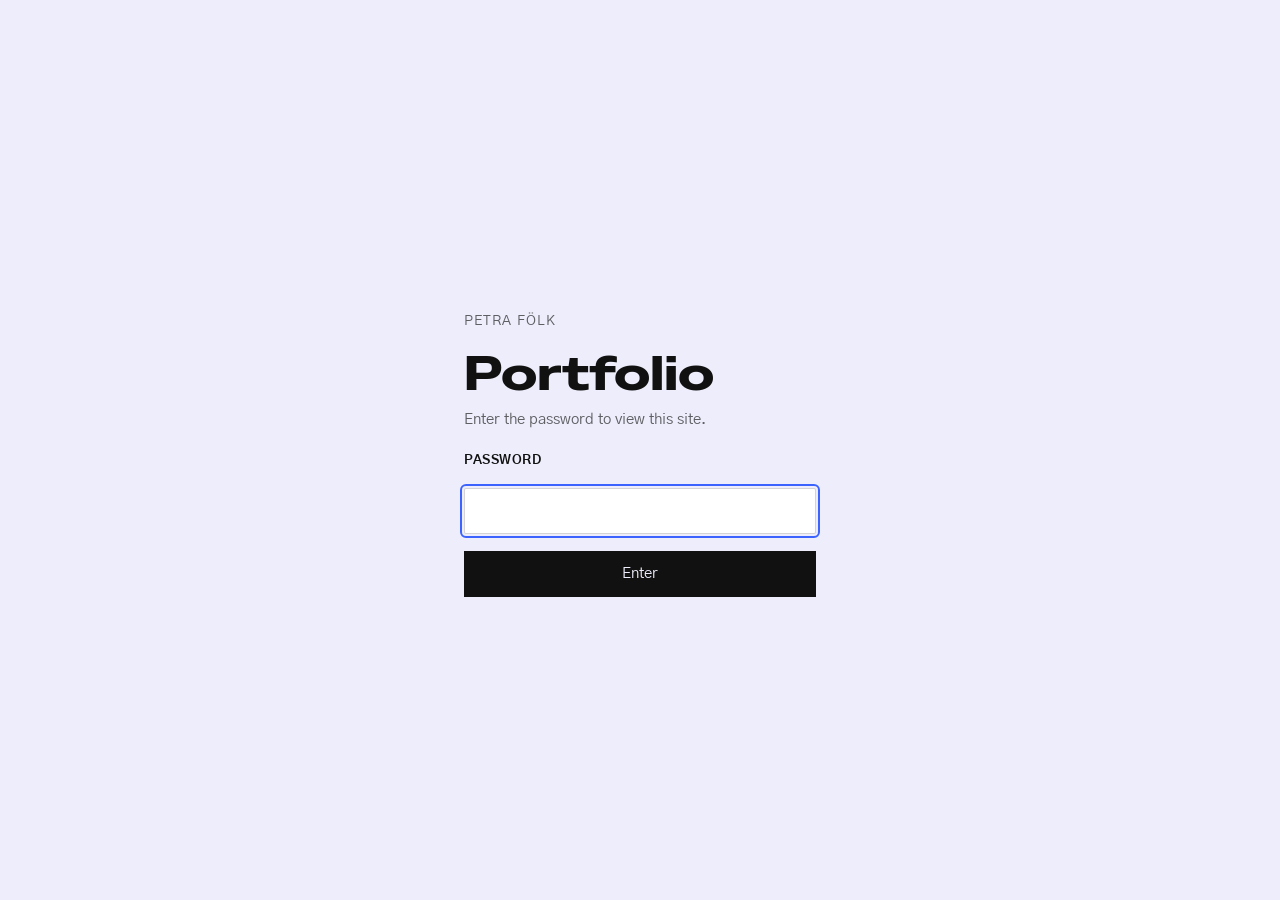
==== index.html @ 033d8a8a "Publish portfolio" ====
<!doctype html>
<html lang="en" data-theme="light">
  <head>
    <meta charset="UTF-8" />
    <script>
      // GitHub Pages has no SPA fallback. public/404.html redirects deep links
      // to /?/path, and this puts the real path back before the app loads.
      (function (l) {
        if (l.search[1] === "/") {
          var decoded = l.search
            .slice(1)
            .split("&")
            .map(function (s) {
              return s.replace(/~and~/g, "&");
            })
            .join("?");
          window.history.replaceState(
            null,
            "",
            l.pathname.slice(0, -1) + decoded + l.hash,
          );
        }
      })(window.location);
    </script>
    <link rel="icon" type="image/png" href="https://cdn.prod.website-files.com/6807ccc4019dbd22e881b10c/680a6a827ea03a8ecb52d35e_PF_signature_bright.png" />
    <meta name="viewport" content="width=device-width, initial-scale=1.0" />
    <meta name="description" content="Petra Fölk — UX/UI designer based in Berlin. Full-stack designer developing value-driven products." />
    <title>Petra Folk | UX/UI designer</title>
    <script>
      (function () {
        try {
          var t = localStorage.getItem("pf-theme");
          if (t !== "light" && t !== "dark") t = "light";
          document.documentElement.setAttribute("data-theme", t);
          document.documentElement.style.colorScheme = t;
        } catch (e) {
          document.documentElement.setAttribute("data-theme", "light");
        }
      })();
    </script>
    <link rel="preconnect" href="https://cdn.prod.website-files.com" crossorigin />
    <link rel="preconnect" href="https://fonts.googleapis.com" />
    <link rel="preconnect" href="https://fonts.gstatic.com" crossorigin />
    <link rel="dns-prefetch" href="https://cdn.prod.website-files.com" />
    <!-- Only fonts actually used on the homepage -->
    <link
      href="https://fonts.googleapis.com/css2?family=Asap:wght@500&family=Gothic+A1:wght@400;500;700;800;900&family=Lato:wght@700&family=Poppins:wght@200;300;400;500;700;900&family=Open+Sans:wght@300;400&family=Special+Gothic+Expanded+One&display=swap"
      rel="stylesheet"
    />
    <link rel="stylesheet" href="/webflow.css" />
    <style>.companies-section{z-index:2;text-align:center;box-sizing:border-box;width:100%;max-width:none;padding:2.5rem 0 3.5rem;position:relative}.companies-logos{box-sizing:border-box;flex-wrap:wrap;justify-content:center;align-items:center;gap:1.75rem calc(2.25rem + 24px);width:100%;max-width:none;margin:0;padding:0 clamp(1rem,3vw,2rem);display:flex}@keyframes companies-logo-in{0%{opacity:0;transform:translate(-36px)}to{opacity:1;transform:translate(0,0)}}.companies-logo{object-fit:contain;opacity:0;flex:none;width:auto;max-width:140px;height:44px;animation:.7s cubic-bezier(.22,1,.36,1) forwards companies-logo-in;display:block}.companies-logo:first-child{animation-delay:0s}.companies-logo:nth-child(2){animation-delay:.14s}.companies-logo:nth-child(3){animation-delay:.28s}.companies-logo:nth-child(4){animation-delay:.42s}.companies-logo:nth-child(5){animation-delay:.56s}.companies-logo:nth-child(6){animation-delay:.7s}.companies-logo:nth-child(7){animation-delay:.84s}.companies-logo[alt=verimi]{height:35.2px}.companies-logo[alt=gitti]{height:33.792px}.companies-logo[alt="World Food Programme"]{height:63.36px}@media (prefers-reduced-motion:reduce){.companies-logo{opacity:1;animation:none;transform:none}}.hero-line-1{display:inline-block;position:relative}.location-pill{--lp-w0:3.2em;--lp-w1:3.5em;--lp-w2:4.8em;--lp-text:1.05em;--lp-stride:2.6em;color:#04141a;letter-spacing:.04em;white-space:nowrap;transform-origin:50%;pointer-events:none;background:0 0;border-radius:0;justify-content:center;align-items:center;margin:0;padding:0;font-family:Poppins,sans-serif;font-size:.42em;font-weight:600;line-height:1;display:inline-flex;position:absolute;top:50%;left:calc(100% + .28em);overflow:visible;transform:translateY(-55%)rotate(-10deg)}.location-pill__viewport{box-sizing:content-box;height:var(--lp-text);width:var(--lp-w0);isolation:isolate;will-change:width;background:#2ee6d6;border-radius:999px;padding:.32em .7em;animation:5.4s linear infinite location-width;display:block;overflow:hidden}.location-pill__track{will-change:transform;flex-direction:column;align-items:center;width:100%;animation:5.4s cubic-bezier(.22,1,.36,1) infinite location-slot;display:flex}.location-pill__item{height:var(--lp-stride);flex:0 0 var(--lp-stride);white-space:nowrap;width:max-content;max-width:none;line-height:var(--lp-text);justify-content:center;align-items:flex-start;display:flex;overflow:hidden}@keyframes location-slot{0%,26%{transform:translateY(0)}32%,58%{transform:translateY(-25%)}64%,90%{transform:translateY(-50%)}to{transform:translateY(-75%)}}@keyframes location-width{0%,27%{width:var(--lp-w0)}28%{width:var(--lp-w0);animation-timing-function:cubic-bezier(.34,1.56,.64,1)}31%,59%{width:var(--lp-w1)}60%{width:var(--lp-w1);animation-timing-function:cubic-bezier(.34,1.56,.64,1)}63%,91%{width:var(--lp-w2)}92%{width:var(--lp-w2);animation-timing-function:cubic-bezier(.34,1.56,.64,1)}97%,to{width:var(--lp-w0)}}@media (prefers-reduced-motion:reduce){.location-pill__track,.location-pill__viewport{animation:none}.location-pill__viewport{width:var(--lp-w0)}.location-pill__item:not(:first-child){display:none}}</style>
    <script type="module" crossorigin src="/assets/index-JtdHyEaP.js"></script>
    <link rel="stylesheet" crossorigin href="/assets/index-DQzd6EhK.css">
  </head>
  <body class="body-2">
    <div id="root"></div>
  </body>
</html>
---- webflow.css ----
html {
  -webkit-text-size-adjust: 100%;
  -ms-text-size-adjust: 100%;
  font-family: sans-serif;
}

body {
  margin: 0;
}

article, aside, details, figcaption, figure, footer, header, hgroup, main, menu, nav, section, summary {
  display: block;
}

audio, canvas, progress, video {
  vertical-align: baseline;
  display: inline-block;
}

audio:not([controls]) {
  height: 0;
  display: none;
}

[hidden], template {
  display: none;
}

a {
  background-color: #0000;
}

a:active, a:hover {
  outline: 0;
}

abbr[title] {
  border-bottom: 1px dotted;
}

b, strong {
  font-weight: bold;
}

dfn {
  font-style: italic;
}

h1 {
  margin: .67em 0;
  font-size: 2em;
}

mark {
  color: #000;
  background: #ff0;
}

small {
  font-size: 80%;
}

sub, sup {
  vertical-align: baseline;
  font-size: 75%;
  line-height: 0;
  position: relative;
}

sup {
  top: -.5em;
}

sub {
  bottom: -.25em;
}

img {
  border: 0;
}

svg:not(:root) {
  overflow: hidden;
}

hr {
  box-sizing: content-box;
  height: 0;
}

pre {
  overflow: auto;
}

code, kbd, pre, samp {
  font-family: monospace;
  font-size: 1em;
}

button, input, optgroup, select, textarea {
  color: inherit;
  font: inherit;
  margin: 0;
}

button {
  overflow: visible;
}

button, select {
  text-transform: none;
}

button, html input[type="button"], input[type="reset"] {
  -webkit-appearance: button;
  cursor: pointer;
}

button[disabled], html input[disabled] {
  cursor: default;
}

button::-moz-focus-inner, input::-moz-focus-inner {
  border: 0;
  padding: 0;
}

input {
  line-height: normal;
}

input[type="checkbox"], input[type="radio"] {
  box-sizing: border-box;
  padding: 0;
}

input[type="number"]::-webkit-inner-spin-button, input[type="number"]::-webkit-outer-spin-button {
  height: auto;
}

input[type="search"] {
  -webkit-appearance: none;
}

input[type="search"]::-webkit-search-cancel-button, input[type="search"]::-webkit-search-decoration {
  -webkit-appearance: none;
}

legend {
  border: 0;
  padding: 0;
}

textarea {
  overflow: auto;
}

optgroup {
  font-weight: bold;
}

table {
  border-collapse: collapse;
  border-spacing: 0;
}

td, th {
  padding: 0;
}

@font-face {
  font-family: webflow-icons;
  src: url("[data-uri]") format("truetype");
  font-weight: normal;
  font-style: normal;
}

[class^="w-icon-"], [class*=" w-icon-"] {
  speak: none;
  font-variant: normal;
  text-transform: none;
  -webkit-font-smoothing: antialiased;
  -moz-osx-font-smoothing: grayscale;
  font-style: normal;
  font-weight: normal;
  line-height: 1;
  font-family: webflow-icons !important;
}

.w-icon-slider-right:before {
  content: "";
}

.w-icon-slider-left:before {
  content: "";
}

.w-icon-nav-menu:before {
  content: "";
}

.w-icon-arrow-down:before, .w-icon-dropdown-toggle:before {
  content: "";
}

.w-icon-file-upload-remove:before {
  content: "";
}

.w-icon-file-upload-icon:before {
  content: "";
}

* {
  box-sizing: border-box;
}

html {
  height: 100%;
}

body {
  color: #333;
  background-color: #fff;
  min-height: 100%;
  margin: 0;
  font-family: Arial, sans-serif;
  font-size: 14px;
  line-height: 20px;
}

img {
  vertical-align: middle;
  max-width: 100%;
  display: inline-block;
}

html.w-mod-touch * {
  background-attachment: scroll !important;
}

.w-block {
  display: block;
}

.w-inline-block {
  max-width: 100%;
  display: inline-block;
}

.w-clearfix:before, .w-clearfix:after {
  content: " ";
  grid-area: 1 / 1 / 2 / 2;
  display: table;
}

.w-clearfix:after {
  clear: both;
}

.w-hidden {
  display: none;
}

.w-button {
  color: #fff;
  line-height: inherit;
  cursor: pointer;
  background-color: #3898ec;
  border: 0;
  border-radius: 0;
  padding: 9px 15px;
  text-decoration: none;
  display: inline-block;
}

input.w-button {
  -webkit-appearance: button;
}

:where(button.w-popover-trigger) {
  color: inherit;
  cursor: pointer;
  font: inherit;
  line-height: inherit;
  text-align: inherit;
  -webkit-text-decoration: inherit;
  text-decoration: inherit;
  background-color: #0000;
  border: 0;
  margin: 0;
  padding: 0;
}

.w-popover {
  position-anchor: none;
}

.w-popover[popover]:not(:popover-open) {
  display: none;
}

html[data-w-dynpage] [data-w-cloak] {
  color: #0000 !important;
}

.w-code-block {
  margin: unset;
}

pre.w-code-block code {
  all: inherit;
}

pre.w-code-block code > span {
  display: block !important;
}

.w-optimization {
  display: contents;
}

.w-webflow-badge, .w-webflow-badge > img {
  box-sizing: unset;
  width: unset;
  height: unset;
  max-height: unset;
  max-width: unset;
  min-height: unset;
  min-width: unset;
  margin: unset;
  padding: unset;
  float: unset;
  clear: unset;
  border: unset;
  border-radius: unset;
  background: unset;
  background-image: unset;
  background-position: unset;
  background-size: unset;
  background-repeat: unset;
  background-origin: unset;
  background-clip: unset;
  background-attachment: unset;
  background-color: unset;
  box-shadow: unset;
  transform: unset;
  direction: unset;
  font-family: unset;
  font-weight: unset;
  color: unset;
  font-size: unset;
  line-height: unset;
  font-style: unset;
  font-variant: unset;
  text-align: unset;
  letter-spacing: unset;
  -webkit-text-decoration: unset;
  text-decoration: unset;
  text-indent: unset;
  text-transform: unset;
  list-style-type: unset;
  text-shadow: unset;
  vertical-align: unset;
  cursor: unset;
  white-space: unset;
  word-break: unset;
  word-spacing: unset;
  word-wrap: unset;
  transition: unset;
}

.w-webflow-badge {
  white-space: nowrap;
  cursor: pointer;
  box-shadow: 0 0 0 1px #0000001a, 0 1px 3px #0000001a;
  visibility: visible !important;
  opacity: 1 !important;
  z-index: 2147483647 !important;
  color: #aaadb0 !important;
  width: auto !important;
  height: auto !important;
  overflow: unset !important;
  background-color: #fff !important;
  border-radius: 3px !important;
  margin: 0 !important;
  padding: 6px !important;
  font-size: 12px !important;
  line-height: 14px !important;
  text-decoration: none !important;
  display: inline-block !important;
  position: fixed !important;
  inset: auto 12px 12px auto !important;
  transform: none !important;
}

.w-webflow-badge > img {
  position: unset;
  visibility: unset !important;
  opacity: 1 !important;
  vertical-align: middle !important;
  display: inline-block !important;
}

h1, h2, h3, h4, h5, h6 {
  margin-bottom: 10px;
  font-weight: bold;
}

h1 {
  margin-top: 20px;
  font-size: 38px;
  line-height: 44px;
}

h2 {
  margin-top: 20px;
  font-size: 32px;
  line-height: 36px;
}

h3 {
  margin-top: 20px;
  font-size: 24px;
  line-height: 30px;
}

h4 {
  margin-top: 10px;
  font-size: 18px;
  line-height: 24px;
}

h5 {
  margin-top: 10px;
  font-size: 14px;
  line-height: 20px;
}

h6 {
  margin-top: 10px;
  font-size: 12px;
  line-height: 18px;
}

p {
  margin-top: 0;
  margin-bottom: 10px;
}

blockquote {
  border-left: 5px solid #e2e2e2;
  margin: 0 0 10px;
  padding: 10px 20px;
  font-size: 18px;
  line-height: 22px;
}

figure {
  margin: 0 0 10px;
}

figcaption {
  text-align: center;
  margin-top: 5px;
}

ul, ol {
  margin-top: 0;
  margin-bottom: 10px;
  padding-left: 40px;
}

.w-list-unstyled {
  padding-left: 0;
  list-style: none;
}

.w-embed:before, .w-embed:after {
  content: " ";
  grid-area: 1 / 1 / 2 / 2;
  display: table;
}

.w-embed:after {
  clear: both;
}

.w-video {
  width: 100%;
  padding: 0;
  position: relative;
}

.w-video iframe, .w-video object, .w-video embed {
  border: none;
  width: 100%;
  height: 100%;
  position: absolute;
  top: 0;
  left: 0;
}

fieldset {
  border: 0;
  margin: 0;
  padding: 0;
}

button, [type="button"], [type="reset"] {
  cursor: pointer;
  -webkit-appearance: button;
  border: 0;
}

.w-form {
  margin: 0 0 15px;
}

.w-form-done {
  text-align: center;
  background-color: #ddd;
  padding: 20px;
  display: none;
}

.w-form-fail {
  background-color: #ffdede;
  margin-top: 10px;
  padding: 10px;
  display: none;
}

label {
  margin-bottom: 5px;
  font-weight: bold;
  display: block;
}

.w-input, .w-select {
  color: #333;
  vertical-align: middle;
  background-color: #fff;
  border: 1px solid #ccc;
  width: 100%;
  height: 38px;
  margin-bottom: 10px;
  padding: 8px 12px;
  font-size: 14px;
  line-height: 1.42857;
  display: block;
}

.w-input::placeholder, .w-select::placeholder {
  color: #999;
}

.w-input:focus, .w-select:focus {
  border-color: #3898ec;
  outline: 0;
}

.w-input[disabled], .w-select[disabled], .w-input[readonly], .w-select[readonly], fieldset[disabled] .w-input, fieldset[disabled] .w-select {
  cursor: not-allowed;
}

.w-input[disabled]:not(.w-input-disabled), .w-select[disabled]:not(.w-input-disabled), .w-input[readonly], .w-select[readonly], fieldset[disabled]:not(.w-input-disabled) .w-input, fieldset[disabled]:not(.w-input-disabled) .w-select {
  background-color: #eee;
}

textarea.w-input, textarea.w-select {
  height: auto;
}

.w-select {
  background-color: #f3f3f3;
}

.w-select[multiple] {
  height: auto;
}

.w-form-label {
  cursor: pointer;
  margin-bottom: 0;
  font-weight: normal;
  display: inline-block;
}

.w-radio {
  margin-bottom: 5px;
  padding-left: 20px;
  display: block;
}

.w-radio:before, .w-radio:after {
  content: " ";
  grid-area: 1 / 1 / 2 / 2;
  display: table;
}

.w-radio:after {
  clear: both;
}

.w-radio-input {
  float: left;
  margin: 3px 0 0 -20px;
  line-height: normal;
}

.w-file-upload {
  margin-bottom: 10px;
  display: block;
}

.w-file-upload-input {
  opacity: 0;
  z-index: -100;
  width: .1px;
  height: .1px;
  position: absolute;
  overflow: hidden;
}

.w-file-upload-default, .w-file-upload-uploading, .w-file-upload-success {
  color: #333;
  display: inline-block;
}

.w-file-upload-error {
  margin-top: 10px;
  display: block;
}

.w-file-upload-default.w-hidden, .w-file-upload-uploading.w-hidden, .w-file-upload-error.w-hidden, .w-file-upload-success.w-hidden {
  display: none;
}

.w-file-upload-uploading-btn {
  cursor: pointer;
  background-color: #fafafa;
  border: 1px solid #ccc;
  margin: 0;
  padding: 8px 12px;
  font-size: 14px;
  font-weight: normal;
  display: flex;
}

.w-file-upload-file {
  background-color: #fafafa;
  border: 1px solid #ccc;
  flex-grow: 1;
  justify-content: space-between;
  margin: 0;
  padding: 8px 9px 8px 11px;
  display: flex;
}

.w-file-upload-file-name {
  font-size: 14px;
  font-weight: normal;
  display: block;
}

.w-file-remove-link {
  cursor: pointer;
  width: auto;
  height: auto;
  margin-top: 3px;
  margin-left: 10px;
  padding: 3px;
  display: block;
}

.w-icon-file-upload-remove {
  margin: auto;
  font-size: 10px;
}

.w-file-upload-error-msg {
  color: #ea384c;
  padding: 2px 0;
  display: inline-block;
}

.w-file-upload-info {
  padding: 0 12px;
  line-height: 38px;
  display: inline-block;
}

.w-file-upload-label {
  cursor: pointer;
  background-color: #fafafa;
  border: 1px solid #ccc;
  margin: 0;
  padding: 8px 12px;
  font-size: 14px;
  font-weight: normal;
  display: inline-block;
}

.w-icon-file-upload-icon, .w-icon-file-upload-uploading {
  width: 20px;
  margin-right: 8px;
  display: inline-block;
}

.w-icon-file-upload-uploading {
  height: 20px;
}

.w-container {
  max-width: 940px;
  margin-left: auto;
  margin-right: auto;
}

.w-container:before, .w-container:after {
  content: " ";
  grid-area: 1 / 1 / 2 / 2;
  display: table;
}

.w-container:after {
  clear: both;
}

.w-container .w-row {
  margin-left: -10px;
  margin-right: -10px;
}

.w-row:before, .w-row:after {
  content: " ";
  grid-area: 1 / 1 / 2 / 2;
  display: table;
}

.w-row:after {
  clear: both;
}

.w-row .w-row {
  margin-left: 0;
  margin-right: 0;
}

.w-col {
  float: left;
  width: 100%;
  min-height: 1px;
  padding-left: 10px;
  padding-right: 10px;
  position: relative;
}

.w-col .w-col {
  padding-left: 0;
  padding-right: 0;
}

.w-col-1 {
  width: 8.33333%;
}

.w-col-2 {
  width: 16.6667%;
}

.w-col-3 {
  width: 25%;
}

.w-col-4 {
  width: 33.3333%;
}

.w-col-5 {
  width: 41.6667%;
}

.w-col-6 {
  width: 50%;
}

.w-col-7 {
  width: 58.3333%;
}

.w-col-8 {
  width: 66.6667%;
}

.w-col-9 {
  width: 75%;
}

.w-col-10 {
  width: 83.3333%;
}

.w-col-11 {
  width: 91.6667%;
}

.w-col-12 {
  width: 100%;
}

.w-hidden-main {
  display: none !important;
}

@media screen and (max-width: 991px) {
  .w-container {
    max-width: 728px;
  }

  .w-hidden-main {
    display: inherit !important;
  }

  .w-hidden-medium {
    display: none !important;
  }

  .w-col-medium-1 {
    width: 8.33333%;
  }

  .w-col-medium-2 {
    width: 16.6667%;
  }

  .w-col-medium-3 {
    width: 25%;
  }

  .w-col-medium-4 {
    width: 33.3333%;
  }

  .w-col-medium-5 {
    width: 41.6667%;
  }

  .w-col-medium-6 {
    width: 50%;
  }

  .w-col-medium-7 {
    width: 58.3333%;
  }

  .w-col-medium-8 {
    width: 66.6667%;
  }

  .w-col-medium-9 {
    width: 75%;
  }

  .w-col-medium-10 {
    width: 83.3333%;
  }

  .w-col-medium-11 {
    width: 91.6667%;
  }

  .w-col-medium-12 {
    width: 100%;
  }

  .w-col-stack {
    width: 100%;
    left: auto;
    right: auto;
  }
}

@media screen and (max-width: 767px) {
  .w-hidden-main, .w-hidden-medium {
    display: inherit !important;
  }

  .w-hidden-small {
    display: none !important;
  }

  .w-row, .w-container .w-row {
    margin-left: 0;
    margin-right: 0;
  }

  .w-col {
    width: 100%;
    left: auto;
    right: auto;
  }

  .w-col-small-1 {
    width: 8.33333%;
  }

  .w-col-small-2 {
    width: 16.6667%;
  }

  .w-col-small-3 {
    width: 25%;
  }

  .w-col-small-4 {
    width: 33.3333%;
  }

  .w-col-small-5 {
    width: 41.6667%;
  }

  .w-col-small-6 {
    width: 50%;
  }

  .w-col-small-7 {
    width: 58.3333%;
  }

  .w-col-small-8 {
    width: 66.6667%;
  }

  .w-col-small-9 {
    width: 75%;
  }

  .w-col-small-10 {
    width: 83.3333%;
  }

  .w-col-small-11 {
    width: 91.6667%;
  }

  .w-col-small-12 {
    width: 100%;
  }
}

@media screen and (max-width: 479px) {
  .w-container {
    max-width: none;
  }

  .w-hidden-main, .w-hidden-medium, .w-hidden-small {
    display: inherit !important;
  }

  .w-hidden-tiny {
    display: none !important;
  }

  .w-col {
    width: 100%;
  }

  .w-col-tiny-1 {
    width: 8.33333%;
  }

  .w-col-tiny-2 {
    width: 16.6667%;
  }

  .w-col-tiny-3 {
    width: 25%;
  }

  .w-col-tiny-4 {
    width: 33.3333%;
  }

  .w-col-tiny-5 {
    width: 41.6667%;
  }

  .w-col-tiny-6 {
    width: 50%;
  }

  .w-col-tiny-7 {
    width: 58.3333%;
  }

  .w-col-tiny-8 {
    width: 66.6667%;
  }

  .w-col-tiny-9 {
    width: 75%;
  }

  .w-col-tiny-10 {
    width: 83.3333%;
  }

  .w-col-tiny-11 {
    width: 91.6667%;
  }

  .w-col-tiny-12 {
    width: 100%;
  }
}

.w-widget {
  position: relative;
}

.w-widget-map {
  width: 100%;
  height: 400px;
}

.w-widget-map label {
  width: auto;
  display: inline;
}

.w-widget-map img {
  max-width: inherit;
}

.w-widget-map .gm-style-iw {
  text-align: center;
}

.w-widget-map .gm-style-iw > button {
  display: none !important;
}

.w-widget-twitter {
  overflow: hidden;
}

.w-widget-twitter-count-shim {
  vertical-align: top;
  text-align: center;
  background: #fff;
  border: 1px solid #758696;
  border-radius: 3px;
  width: 28px;
  height: 20px;
  display: inline-block;
  position: relative;
}

.w-widget-twitter-count-shim * {
  pointer-events: none;
  -webkit-user-select: none;
  user-select: none;
}

.w-widget-twitter-count-shim .w-widget-twitter-count-inner {
  text-align: center;
  color: #999;
  font-family: serif;
  font-size: 15px;
  line-height: 12px;
  position: relative;
}

.w-widget-twitter-count-shim .w-widget-twitter-count-clear {
  display: block;
  position: relative;
}

.w-widget-twitter-count-shim.w--large {
  width: 36px;
  height: 28px;
}

.w-widget-twitter-count-shim.w--large .w-widget-twitter-count-inner {
  font-size: 18px;
  line-height: 18px;
}

.w-widget-twitter-count-shim:not(.w--vertical) {
  margin-left: 5px;
  margin-right: 8px;
}

.w-widget-twitter-count-shim:not(.w--vertical).w--large {
  margin-left: 6px;
}

.w-widget-twitter-count-shim:not(.w--vertical):before, .w-widget-twitter-count-shim:not(.w--vertical):after {
  content: " ";
  pointer-events: none;
  border: solid #0000;
  width: 0;
  height: 0;
  position: absolute;
  top: 50%;
  left: 0;
}

.w-widget-twitter-count-shim:not(.w--vertical):before {
  border-width: 4px;
  border-color: #75869600 #5d6c7b #75869600 #75869600;
  margin-top: -4px;
  margin-left: -9px;
}

.w-widget-twitter-count-shim:not(.w--vertical).w--large:before {
  border-width: 5px;
  margin-top: -5px;
  margin-left: -10px;
}

.w-widget-twitter-count-shim:not(.w--vertical):after {
  border-width: 4px;
  border-color: #fff0 #fff #fff0 #fff0;
  margin-top: -4px;
  margin-left: -8px;
}

.w-widget-twitter-count-shim:not(.w--vertical).w--large:after {
  border-width: 5px;
  margin-top: -5px;
  margin-left: -9px;
}

.w-widget-twitter-count-shim.w--vertical {
  width: 61px;
  height: 33px;
  margin-bottom: 8px;
}

.w-widget-twitter-count-shim.w--vertical:before, .w-widget-twitter-count-shim.w--vertical:after {
  content: " ";
  pointer-events: none;
  border: solid #0000;
  width: 0;
  height: 0;
  position: absolute;
  top: 100%;
  left: 50%;
}

.w-widget-twitter-count-shim.w--vertical:before {
  border-width: 5px;
  border-color: #5d6c7b #75869600 #75869600;
  margin-left: -5px;
}

.w-widget-twitter-count-shim.w--vertical:after {
  border-width: 4px;
  border-color: #fff #fff0 #fff0;
  margin-left: -4px;
}

.w-widget-twitter-count-shim.w--vertical .w-widget-twitter-count-inner {
  font-size: 18px;
  line-height: 22px;
}

.w-widget-twitter-count-shim.w--vertical.w--large {
  width: 76px;
}

.w-background-video {
  color: #fff;
  height: 500px;
  position: relative;
  overflow: hidden;
}

.w-background-video > video {
  object-fit: cover;
  z-index: -100;
  background-position: 50%;
  background-size: cover;
  width: 100%;
  height: 100%;
  margin: auto;
  position: absolute;
  inset: -100%;
}

.w-background-video > video::-webkit-media-controls-start-playback-button {
  -webkit-appearance: none;
  display: none !important;
}

.w-background-video--control {
  background-color: #0000;
  padding: 0;
  position: absolute;
  bottom: 1em;
  right: 1em;
}

.w-background-video--control > [hidden] {
  display: none !important;
}

.w-slider {
  text-align: center;
  clear: both;
  -webkit-tap-highlight-color: #0000;
  tap-highlight-color: #0000;
  background: #ddd;
  height: 300px;
  position: relative;
}

.w-slider-mask {
  z-index: 1;
  white-space: nowrap;
  height: 100%;
  display: block;
  position: relative;
  left: 0;
  right: 0;
  overflow: hidden;
}

.w-slide {
  vertical-align: top;
  white-space: normal;
  text-align: left;
  width: 100%;
  height: 100%;
  display: inline-block;
  position: relative;
}

.w-slider-nav {
  z-index: 2;
  text-align: center;
  -webkit-tap-highlight-color: #0000;
  tap-highlight-color: #0000;
  height: 40px;
  margin: auto;
  padding-top: 10px;
  position: absolute;
  inset: auto 0 0;
}

.w-slider-nav.w-round > div {
  border-radius: 100%;
}

.w-slider-nav.w-num > div {
  width: auto;
  height: auto;
  font-size: inherit;
  line-height: inherit;
  padding: .2em .5em;
}

.w-slider-nav.w-shadow > div {
  box-shadow: 0 0 3px #3336;
}

.w-slider-nav-invert {
  color: #fff;
}

.w-slider-nav-invert > div {
  background-color: #2226;
}

.w-slider-nav-invert > div.w-active {
  background-color: #222;
}

.w-slider-dot {
  cursor: pointer;
  background-color: #fff6;
  width: 1em;
  height: 1em;
  margin: 0 3px .5em;
  transition: background-color .1s, color .1s;
  display: inline-block;
  position: relative;
}

.w-slider-dot.w-active {
  background-color: #fff;
}

.w-slider-dot:focus {
  outline: none;
  box-shadow: 0 0 0 2px #fff;
}

.w-slider-dot:focus.w-active {
  box-shadow: none;
}

.w-slider-arrow-left, .w-slider-arrow-right {
  cursor: pointer;
  color: #fff;
  -webkit-tap-highlight-color: #0000;
  tap-highlight-color: #0000;
  -webkit-user-select: none;
  user-select: none;
  width: 80px;
  margin: auto;
  font-size: 40px;
  position: absolute;
  inset: 0;
  overflow: hidden;
}

.w-slider-arrow-left [class^="w-icon-"], .w-slider-arrow-right [class^="w-icon-"], .w-slider-arrow-left [class*=" w-icon-"], .w-slider-arrow-right [class*=" w-icon-"] {
  position: absolute;
}

.w-slider-arrow-left:focus, .w-slider-arrow-right:focus {
  outline: 0;
}

.w-slider-arrow-left {
  z-index: 3;
  right: auto;
}

.w-slider-arrow-right {
  z-index: 4;
  left: auto;
}

.w-icon-slider-left, .w-icon-slider-right {
  width: 1em;
  height: 1em;
  margin: auto;
  inset: 0;
}

.w-slider-aria-label {
  clip: rect(0 0 0 0);
  border: 0;
  width: 1px;
  height: 1px;
  margin: -1px;
  padding: 0;
  position: absolute;
  overflow: hidden;
}

.w-slider-force-show {
  display: block !important;
}

.w-dropdown {
  text-align: left;
  z-index: 900;
  margin-left: auto;
  margin-right: auto;
  display: inline-block;
  position: relative;
}

.w-dropdown-btn, .w-dropdown-toggle, .w-dropdown-link {
  vertical-align: top;
  color: #222;
  text-align: left;
  white-space: nowrap;
  margin-left: auto;
  margin-right: auto;
  padding: 20px;
  text-decoration: none;
  position: relative;
}

.w-dropdown-toggle {
  -webkit-user-select: none;
  user-select: none;
  cursor: pointer;
  padding-right: 40px;
  display: inline-block;
}

.w-dropdown-toggle:focus {
  outline: 0;
}

.w-icon-dropdown-toggle {
  width: 1em;
  height: 1em;
  margin: auto 20px auto auto;
  position: absolute;
  top: 0;
  bottom: 0;
  right: 0;
}

.w-dropdown-list {
  background: #ddd;
  min-width: 100%;
  display: none;
  position: absolute;
}

.w-dropdown-list.w--open {
  display: block;
}

.w-dropdown-link {
  color: #222;
  padding: 10px 20px;
  display: block;
}

.w-dropdown-link.w--current {
  color: #0082f3;
}

.w-dropdown-link:focus {
  outline: 0;
}

.w-lightbox-backdrop {
  cursor: auto;
  letter-spacing: normal;
  text-indent: 0;
  text-shadow: none;
  text-transform: none;
  visibility: visible;
  white-space: normal;
  word-break: normal;
  word-spacing: normal;
  word-wrap: normal;
  color: #fff;
  text-align: center;
  z-index: 2000;
  opacity: 0;
  -webkit-user-select: none;
  -moz-user-select: none;
  -webkit-tap-highlight-color: transparent;
  background: #000000e6;
  outline: 0;
  font-family: Helvetica Neue, Helvetica, Ubuntu, Segoe UI, Verdana, sans-serif;
  font-size: 17px;
  font-style: normal;
  font-weight: 300;
  line-height: 1.2;
  list-style: disc;
  position: fixed;
  inset: 0;
  -webkit-transform: translate(0);
}

.w-lightbox-backdrop, .w-lightbox-container {
  -webkit-overflow-scrolling: touch;
  height: 100%;
  overflow: auto;
}

.w-lightbox-content {
  height: 100vh;
  position: relative;
  overflow: hidden;
}

.w-lightbox-view {
  opacity: 0;
  width: 100vw;
  height: 100vh;
  position: absolute;
}

.w-lightbox-view:before {
  content: "";
  height: 100vh;
}

.w-lightbox-group, .w-lightbox-group .w-lightbox-view, .w-lightbox-group .w-lightbox-view:before {
  height: 86vh;
}

.w-lightbox-frame, .w-lightbox-view:before {
  vertical-align: middle;
  display: inline-block;
}

.w-lightbox-figure {
  margin: 0;
  position: relative;
}

.w-lightbox-group .w-lightbox-figure {
  cursor: pointer;
}

.w-lightbox-img {
  width: auto;
  max-width: none;
  height: auto;
}

.w-lightbox-image {
  float: none;
  max-width: 100vw;
  max-height: 100vh;
  display: block;
}

.w-lightbox-group .w-lightbox-image {
  max-height: 86vh;
}

.w-lightbox-caption {
  text-align: left;
  text-overflow: ellipsis;
  white-space: nowrap;
  background: #0006;
  padding: .5em 1em;
  position: absolute;
  bottom: 0;
  left: 0;
  right: 0;
  overflow: hidden;
}

.w-lightbox-embed {
  width: 100%;
  height: 100%;
  position: absolute;
  inset: 0;
}

.w-lightbox-control {
  cursor: pointer;
  background-position: center;
  background-repeat: no-repeat;
  background-size: 24px;
  width: 4em;
  transition: all .3s;
  position: absolute;
  top: 0;
}

.w-lightbox-left {
  background-image: url("[data-uri]");
  display: none;
  bottom: 0;
  left: 0;
}

.w-lightbox-right {
  background-image: url("[data-uri]");
  display: none;
  bottom: 0;
  right: 0;
}

.w-lightbox-close {
  background-image: url("[data-uri]");
  background-size: 18px;
  height: 2.6em;
  right: 0;
}

.w-lightbox-strip {
  white-space: nowrap;
  padding: 0 1vh;
  line-height: 0;
  position: absolute;
  bottom: 0;
  left: 0;
  right: 0;
  overflow: auto hidden;
}

.w-lightbox-item {
  box-sizing: content-box;
  cursor: pointer;
  width: 10vh;
  padding: 2vh 1vh;
  display: inline-block;
  -webkit-transform: translate3d(0, 0, 0);
}

.w-lightbox-active {
  opacity: .3;
}

.w-lightbox-thumbnail {
  background: #222;
  height: 10vh;
  position: relative;
  overflow: hidden;
}

.w-lightbox-thumbnail-image {
  position: absolute;
  top: 0;
  left: 0;
}

.w-lightbox-thumbnail .w-lightbox-tall {
  width: 100%;
  top: 50%;
  transform: translate(0, -50%);
}

.w-lightbox-thumbnail .w-lightbox-wide {
  height: 100%;
  left: 50%;
  transform: translate(-50%);
}

.w-lightbox-spinner {
  box-sizing: border-box;
  border: 5px solid #0006;
  border-radius: 50%;
  width: 40px;
  height: 40px;
  margin-top: -20px;
  margin-left: -20px;
  animation: .8s linear infinite spin;
  position: absolute;
  top: 50%;
  left: 50%;
}

.w-lightbox-spinner:after {
  content: "";
  border: 3px solid #0000;
  border-bottom-color: #fff;
  border-radius: 50%;
  position: absolute;
  inset: -4px;
}

.w-lightbox-hide {
  display: none;
}

.w-lightbox-noscroll {
  overflow: hidden;
}

@media (min-width: 768px) {
  .w-lightbox-content {
    height: 96vh;
    margin-top: 2vh;
  }

  .w-lightbox-view, .w-lightbox-view:before {
    height: 96vh;
  }

  .w-lightbox-group, .w-lightbox-group .w-lightbox-view, .w-lightbox-group .w-lightbox-view:before {
    height: 84vh;
  }

  .w-lightbox-image {
    max-width: 96vw;
    max-height: 96vh;
  }

  .w-lightbox-group .w-lightbox-image {
    max-width: 82.3vw;
    max-height: 84vh;
  }

  .w-lightbox-left, .w-lightbox-right {
    opacity: .5;
    display: block;
  }

  .w-lightbox-close {
    opacity: .8;
  }

  .w-lightbox-control:hover {
    opacity: 1;
  }
}

.w-lightbox-inactive, .w-lightbox-inactive:hover {
  opacity: 0;
}

.w-richtext:before, .w-richtext:after {
  content: " ";
  grid-area: 1 / 1 / 2 / 2;
  display: table;
}

.w-richtext:after {
  clear: both;
}

.w-richtext[contenteditable="true"]:before, .w-richtext[contenteditable="true"]:after {
  white-space: initial;
}

.w-richtext ol, .w-richtext ul {
  overflow: hidden;
}

.w-richtext .w-richtext-figure-selected.w-richtext-figure-type-video div:after, .w-richtext .w-richtext-figure-selected[data-rt-type="video"] div:after, .w-richtext .w-richtext-figure-selected.w-richtext-figure-type-image div, .w-richtext .w-richtext-figure-selected[data-rt-type="image"] div {
  outline: 2px solid #2895f7;
}

.w-richtext figure.w-richtext-figure-type-video > div:after, .w-richtext figure[data-rt-type="video"] > div:after {
  content: "";
  display: none;
  position: absolute;
  inset: 0;
}

.w-richtext figure {
  max-width: 60%;
  position: relative;
}

.w-richtext figure > div:before {
  cursor: default !important;
}

.w-richtext figure img {
  width: 100%;
}

.w-richtext figure figcaption.w-richtext-figcaption-placeholder {
  opacity: .6;
}

.w-richtext figure div {
  color: #0000;
  font-size: 0;
}

.w-richtext figure.w-richtext-figure-type-image, .w-richtext figure[data-rt-type="image"] {
  display: table;
}

.w-richtext figure.w-richtext-figure-type-image > div, .w-richtext figure[data-rt-type="image"] > div {
  display: inline-block;
}

.w-richtext figure.w-richtext-figure-type-image > figcaption, .w-richtext figure[data-rt-type="image"] > figcaption {
  caption-side: bottom;
  display: table-caption;
}

.w-richtext figure.w-richtext-figure-type-video, .w-richtext figure[data-rt-type="video"] {
  width: 60%;
  height: 0;
}

.w-richtext figure.w-richtext-figure-type-video iframe, .w-richtext figure[data-rt-type="video"] iframe {
  width: 100%;
  height: 100%;
  position: absolute;
  top: 0;
  left: 0;
}

.w-richtext figure.w-richtext-figure-type-video > div, .w-richtext figure[data-rt-type="video"] > div {
  width: 100%;
}

.w-richtext figure.w-richtext-align-center {
  clear: both;
  margin-left: auto;
  margin-right: auto;
}

.w-richtext figure.w-richtext-align-center.w-richtext-figure-type-image > div, .w-richtext figure.w-richtext-align-center[data-rt-type="image"] > div {
  max-width: 100%;
}

.w-richtext figure.w-richtext-align-normal {
  clear: both;
}

.w-richtext figure.w-richtext-align-fullwidth {
  text-align: center;
  clear: both;
  width: 100%;
  max-width: 100%;
  margin-left: auto;
  margin-right: auto;
  display: block;
}

.w-richtext figure.w-richtext-align-fullwidth > div {
  padding-bottom: inherit;
  display: inline-block;
}

.w-richtext figure.w-richtext-align-fullwidth > figcaption {
  display: block;
}

.w-richtext figure.w-richtext-align-floatleft {
  float: left;
  clear: none;
  margin-right: 15px;
}

.w-richtext figure.w-richtext-align-floatright {
  float: right;
  clear: none;
  margin-left: 15px;
}

.w-nav {
  z-index: 1000;
  background: #ddd;
  position: relative;
}

.w-nav:before, .w-nav:after {
  content: " ";
  grid-area: 1 / 1 / 2 / 2;
  display: table;
}

.w-nav:after {
  clear: both;
}

.w-nav-brand {
  float: left;
  color: #333;
  text-decoration: none;
  position: relative;
}

.w-nav-link {
  vertical-align: top;
  color: #222;
  text-align: left;
  margin-left: auto;
  margin-right: auto;
  padding: 20px;
  text-decoration: none;
  display: inline-block;
  position: relative;
}

.w-nav-link.w--current {
  color: #0082f3;
}

.w-nav-menu {
  float: right;
  position: relative;
}

[data-nav-menu-open] {
  text-align: center;
  background: #c8c8c8;
  min-width: 200px;
  position: absolute;
  top: 100%;
  left: 0;
  right: 0;
  overflow: visible;
  display: block !important;
}

.w--nav-link-open {
  display: block;
  position: relative;
}

.w-nav-overlay {
  width: 100%;
  display: none;
  position: absolute;
  top: 100%;
  left: 0;
  right: 0;
  overflow: hidden;
}

.w-nav-overlay [data-nav-menu-open] {
  top: 0;
}

.w-nav[data-animation="over-left"] .w-nav-overlay {
  width: auto;
}

.w-nav[data-animation="over-left"] .w-nav-overlay, .w-nav[data-animation="over-left"] [data-nav-menu-open] {
  z-index: 1;
  top: 0;
  right: auto;
}

.w-nav[data-animation="over-right"] .w-nav-overlay {
  width: auto;
}

.w-nav[data-animation="over-right"] .w-nav-overlay, .w-nav[data-animation="over-right"] [data-nav-menu-open] {
  z-index: 1;
  top: 0;
  left: auto;
}

.w-nav-button {
  float: right;
  cursor: pointer;
  -webkit-tap-highlight-color: #0000;
  tap-highlight-color: #0000;
  -webkit-user-select: none;
  user-select: none;
  padding: 18px;
  font-size: 24px;
  display: none;
  position: relative;
}

.w-nav-button:focus {
  outline: 0;
}

.w-nav-button.w--open {
  color: #fff;
  background-color: #c8c8c8;
}

.w-nav[data-collapse="all"] .w-nav-menu {
  display: none;
}

.w-nav[data-collapse="all"] .w-nav-button, .w--nav-dropdown-open, .w--nav-dropdown-toggle-open {
  display: block;
}

.w--nav-dropdown-list-open {
  position: static;
}

@media screen and (max-width: 991px) {
  .w-nav[data-collapse="medium"] .w-nav-menu {
    display: none;
  }

  .w-nav[data-collapse="medium"] .w-nav-button {
    display: block;
  }
}

@media screen and (max-width: 767px) {
  .w-nav[data-collapse="small"] .w-nav-menu {
    display: none;
  }

  .w-nav[data-collapse="small"] .w-nav-button {
    display: block;
  }

  .w-nav-brand {
    padding-left: 10px;
  }
}

@media screen and (max-width: 479px) {
  .w-nav[data-collapse="tiny"] .w-nav-menu {
    display: none;
  }

  .w-nav[data-collapse="tiny"] .w-nav-button {
    display: block;
  }
}

.w-tabs {
  position: relative;
}

.w-tabs:before, .w-tabs:after {
  content: " ";
  grid-area: 1 / 1 / 2 / 2;
  display: table;
}

.w-tabs:after {
  clear: both;
}

.w-tab-menu {
  position: relative;
}

.w-tab-link {
  vertical-align: top;
  text-align: left;
  cursor: pointer;
  color: #222;
  background-color: #ddd;
  padding: 9px 30px;
  text-decoration: none;
  display: inline-block;
  position: relative;
}

.w-tab-link.w--current {
  background-color: #c8c8c8;
}

.w-tab-link:focus {
  outline: 0;
}

.w-tab-content {
  display: block;
  position: relative;
  overflow: hidden;
}

.w-tab-pane {
  display: none;
  position: relative;
}

.w--tab-active {
  display: block;
}

@media screen and (max-width: 479px) {
  .w-tab-link {
    display: block;
  }
}

.w-ix-emptyfix:after {
  content: "";
}

@keyframes spin {
  0% {
    transform: rotate(0);
  }

  100% {
    transform: rotate(360deg);
  }
}

.w-dyn-empty {
  background-color: #ddd;
  padding: 10px;
}

.w-dyn-hide, .w-dyn-bind-empty, .w-condition-invisible {
  display: none !important;
}

.wf-layout-layout {
  display: grid;
}

@font-face {
  font-family: Eina;
  src: url("https://cdn.prod.website-files.com/6807ccc4019dbd22e881b10c/6807ccc4019dbd22e881b180_eina%20bold.woff2") format("woff2");
  font-weight: 700;
  font-style: normal;
  font-display: swap;
}

@font-face {
  font-family: Eina;
  src: url("https://cdn.prod.website-files.com/6807ccc4019dbd22e881b10c/6807ccc4019dbd22e881b17f_eina%20regular.woff2") format("woff2");
  font-weight: 400;
  font-style: normal;
  font-display: swap;
}

@font-face {
  font-family: Markpro;
  src: url("https://cdn.prod.website-files.com/6807ccc4019dbd22e881b10c/6807ccc4019dbd22e881b185_markpro-bold.woff2") format("woff2");
  font-weight: 700;
  font-style: normal;
  font-display: swap;
}

@font-face {
  font-family: Markpro;
  src: url("https://cdn.prod.website-files.com/6807ccc4019dbd22e881b10c/6807ccc4019dbd22e881b182_markpro-heavy%20(1).woff2") format("woff2");
  font-weight: 900;
  font-style: normal;
  font-display: swap;
}

:root {
  --bright: #cac7eb;
  --text-color: #545465;
  --lighter-blue: #586ee0;
  --white: white;
  --lighter-gray: #f6f6f6;
  --blue: #334ac0;
  --darker-white: #f2f2f2;
  --darker-grey: #a2abc3;
  --black-grey: #000;
  --red_error: #ce3f71;
  --green: #7d8b76;
  --grey_body: var(--darker-grey);
}

.w-layout-blockcontainer {
  max-width: 940px;
  margin-left: auto;
  margin-right: auto;
  display: block;
}

.w-layout-grid {
  grid-row-gap: 16px;
  grid-column-gap: 16px;
  grid-template-rows: auto auto;
  grid-template-columns: 1fr 1fr;
  grid-auto-columns: 1fr;
  display: grid;
}

@media screen and (max-width: 991px) {
  .w-layout-blockcontainer {
    max-width: 728px;
  }
}

@media screen and (max-width: 767px) {
  .w-layout-blockcontainer {
    max-width: none;
  }
}

body {
  color: #333;
  font-family: Arial, Helvetica Neue, Helvetica, sans-serif;
  font-size: 14px;
  line-height: 20px;
}

h1 {
  margin-top: 0;
  margin-bottom: 0;
  font-family: Markpro, sans-serif;
  font-size: 144px;
  font-weight: 900;
  line-height: 137px;
}

h2 {
  color: var(--bright);
  text-align: center;
  margin-top: 0;
  margin-bottom: 0;
  font-family: Markpro, sans-serif;
  font-size: 5em;
  font-weight: 900;
  line-height: 1em;
}

h3 {
  color: var(--bright);
  letter-spacing: -.5px;
  margin-top: 0;
  margin-bottom: 0;
  font-family: Markpro, sans-serif;
  font-size: 2.6em;
  font-weight: 900;
  line-height: 1.5em;
}

h4 {
  color: var(--bright);
  margin-top: 0;
  margin-bottom: 0;
  font-family: Eina, sans-serif;
  font-size: 27px;
  font-weight: 700;
  line-height: 41px;
}

h5 {
  color: var(--bright);
  letter-spacing: 2.5px;
  text-transform: uppercase;
  margin-top: 10px;
  margin-bottom: 0;
  font-family: Eina, sans-serif;
  font-size: 16px;
  font-weight: 400;
  line-height: 24px;
}

h6 {
  color: var(--bright);
  margin-top: 0;
  margin-bottom: 0;
  font-family: Eina, sans-serif;
  font-size: 16px;
  font-weight: 700;
  line-height: 32px;
}

p {
  color: var(--text-color);
  margin-bottom: 0;
  font-family: Eina, sans-serif;
  font-size: 18px;
  font-weight: 400;
  line-height: 36px;
}

a {
  color: var(--lighter-blue);
  text-decoration: none;
}

.nav {
  z-index: 2147483647;
  color: #0f0f0f00;
  text-align: center;
  -webkit-text-fill-color: inherit;
  background-color: #0000;
  background-clip: border-box;
  border: 0 solid #0a0a0a;
  margin-bottom: 0;
  margin-left: auto;
  margin-right: auto;
  padding-top: 6px;
  padding-bottom: 16px;
  position: fixed;
  top: 0;
  left: 0;
  right: 0;
}

.nav.nav--purple {
  background-image: linear-gradient(to right, #4966f7, #7756fd);
}

.nav.hide {
  display: none;
}

.nav__container {
  grid-template: "Area Area-2 Area-3"
  / auto auto auto;
  grid-auto-columns: 1fr;
  justify-content: space-between;
  align-items: center;
  width: 1023.2px;
  max-width: 80vmax;
  margin-left: auto;
  margin-right: auto;
  padding-top: 5px;
  padding-bottom: 3px;
  display: block;
}

.nav__logo {
  order: -1;
  width: 66px;
  height: 23px;
}

.nav__menu {
  align-items: flex-end;
  display: flex;
}

.nav__link {
  color: #e5e3ff;
  text-transform: none;
  margin-left: 0;
  margin-right: 0;
  padding: 0;
  font-family: Poppins, sans-serif;
  font-size: 16px;
  font-weight: 300;
  line-height: 16px;
  text-decoration: none;
  display: block;
}

.nav__logo-image {
  color: var(--bright);
}

.nav__logo-image.nav__logo-image--white {
  color: var(--white);
}

.nav__buttons {
  order: 1;
  justify-content: space-around;
  align-items: center;
  display: flex;
}

.button {
  text-align: center;
  border-radius: 4px;
  padding: 12px 25px;
  font-family: Eina, sans-serif;
  font-size: 16px;
  font-weight: 700;
  line-height: 16px;
}

.button.button--white-whitebg {
  border: .5px solid var(--lighter-gray);
  background-color: var(--white);
  color: var(--blue);
  transition: box-shadow .2s;
  box-shadow: 0 4px 6px #0000000f, 0 2px 6px #0000000a, 0 0 1px #0000000f;
}

.button.button--white-whitebg:hover {
  box-shadow: 0 4px 6px #0000001f, 0 2px 6px #00000014, 0 0 1px #0000001f;
}

.button.button--white-whitebg.button--space {
  margin-right: 12px;
}

.button.button--blue {
  background-color: var(--blue);
  color: var(--white);
  transition: background-color .2s;
}

.button.button--blue:hover {
  background-color: var(--lighter-blue);
}

.button.button--white-purplebg {
  border: .5px solid var(--lighter-gray);
  background-color: var(--white);
  color: var(--blue);
  transition: box-shadow .2s;
  box-shadow: 0 4px 6px #0000000f, 0 2px 6px #0000000a, 0 0 1px #0000000f;
}

.button.button--white-purplebg:hover {
  background-color: var(--darker-white);
  box-shadow: 0 4px 6px #0000000f, 0 2px 6px #0000000a, 0 0 1px #0000000f;
}

.button.button--white-purplebg.button--space {
  margin-right: 12px;
}

.nav__link-div-jobs {
  grid-template-rows: auto auto;
  grid-template-columns: 1fr 1fr;
  grid-auto-columns: 1fr;
  justify-content: flex-start;
  align-items: flex-end;
  width: 60px;
  height: 28px;
  display: flex;
  position: relative;
}

.nav__link-div-jobs-counter {
  background-color: var(--blue);
  border-radius: 20px;
  width: 18px;
  height: 18px;
  padding-top: 2px;
  position: absolute;
  inset: 0% 0% auto auto;
}

.nav__link-div-jobs-counter.nav__link-div-jobs-counter--white {
  background-color: var(--white);
}

.nav__link-jobs-counter {
  color: var(--white);
  text-align: center;
  flex-direction: column;
  justify-content: center;
  align-items: center;
  font-family: Eina, sans-serif;
  font-size: 11px;
  font-weight: 700;
  line-height: 16px;
  display: flex;
}

.nav__link-jobs-counter.nav__link-jobs-counter--black {
  color: var(--bright);
}

.nav__link-div-learning {
  cursor: pointer;
  align-items: flex-start;
  height: 23px;
  text-decoration: none;
  position: relative;
}

.nav__link-div-learning.nav__link-div-learning--space {
  align-items: flex-end;
  margin-right: 50px;
}

.nav__link-div-learning-arrow {
  color: var(--bright);
  order: 1;
  align-self: flex-start;
  margin-right: 0;
  display: inline-block;
  position: static;
  inset: 0% 0% auto auto;
}

.nav__link-div-learning-arrow.nav__link-div-learning-arrow--white {
  color: var(--white);
}

.nav__link-learning {
  order: -1;
  align-self: flex-start;
  margin-left: 0;
  margin-right: 0;
  padding: 0;
  font-family: Eina, sans-serif;
  font-size: 16px;
  font-weight: 400;
  line-height: 16px;
}

.nav__link-learning.nav__link--8pxspace {
  margin-right: 8px;
}

.nav__link-learning.nav__link--8pxspace.nav__link-learning--black {
  color: var(--bright);
}

.nav__link-learning.nav__link--8pxspace.nav__link-learning--white {
  color: var(--white);
}

.nav__link-div {
  height: 23px;
  color: var(--bright);
  margin-right: 0;
  text-decoration: none;
}

.nav__link-div.nav__link-div--black {
  color: var(--bright);
}

.nav__link-div.nav__link-div--black:hover {
  border-bottom: 2px solid var(--darker-grey);
}

.nav__link-div.nav__link-div--black.w--current {
  border-bottom: 2px solid var(--blue);
  color: var(--blue);
}

.nav__link-div.nav__link-div--black.nav__link-div--space {
  color: var(--lighter-gray);
  margin-right: 50px;
  display: flex;
}

.nav__link-div.nav__link-div--black.nav__link-div--space.w--current {
  color: #5037cd;
  flex: 0 auto;
  font-family: Poppins, sans-serif;
  font-weight: 500;
  text-decoration: none;
  display: flex;
}

.nav__link-div.nav__link-div--black.nav__link-div--space.nav__link-div--hidedesktop {
  display: none;
}

.nav__link-div.nav__link-div--space {
  margin-right: 50px;
}

.nav__link-div.nav__link-div--space.nav__link-div--white {
  color: var(--white);
}

.nav__link-div.nav__link-div--space.nav__link-div--white:hover {
  border-bottom: 2px solid var(--white);
}

.nav__link-div.nav__link-div--space.nav__link-div--white.w--current {
  border-bottom-color: var(--white);
  color: var(--white);
}

.nav__link-div.nav__link-div--white {
  color: var(--white);
}

.nav__link-div.nav__link-div--white:hover {
  border-bottom: 2px solid var(--white);
}

.nav__link-div.nav__link-div--white.w--current {
  border-bottom: 2px solid var(--blue);
}

.nav__link-div.nav__link-div--white.nav__link-div--space, .nav__link-div.nav__link-div--white.space {
  margin-right: 50px;
}

.nav__link-div.nav__link-div--white.space.w--current {
  border-bottom-color: var(--white);
}

.nav__link-div.nav__link-div-jobs--white {
  color: var(--white);
}

.nav__link-div.nav__link-div-jobs--white:hover {
  border-bottom: 2px solid var(--white);
}

.nav__link-div.nav__link-div-jobs--white.nav__link-div--space {
  margin-right: 50px;
}

.nav__link-div.nav__link-div-jobs--black {
  color: var(--bright);
}

.nav__link-div.nav__link-div-jobs--black:hover {
  border-bottom: 2px solid var(--darker-grey);
}

.nav__link-div.nav__link-div-jobs--black.nav__link-div--space {
  margin-right: 50px;
}

.nav-shadow {
  z-index: 9995;
  background-color: #0000;
  height: 5em;
  margin-top: 10px;
  display: none;
  position: fixed;
  top: 0%;
  left: 0%;
  right: 0%;
  overflow: visible;
  box-shadow: 0 6px 20px #00000029, 0 2px 6px #00000014, 0 0 1px #00000014;
}

.nav__dropdown {
  z-index: 9999999;
  width: 200px;
  position: absolute;
  left: -63px;
}

.nav__dropdown.w--open {
  background-color: #0000;
}

.nav__dropdown-bg {
  background-color: var(--white);
  border-radius: 10%;
  width: 200px;
  height: 168px;
  box-shadow: 0 6px 20px #00000014, 0 2px 6px #0000000a, 0 0 1px #0000000a;
}

.nav__dropdown-wrapper {
  width: 200px;
  height: 174px;
}

.nav__dropdown-links-wrapper {
  padding-top: 6px;
  position: absolute;
  inset: 0%;
}

.nav__dropdown-arrow {
  height: 6px;
}

.nav__dropdown-links-div {
  flex-direction: column;
  justify-content: flex-start;
  align-items: flex-start;
  padding: 26px 40px;
  display: flex;
}

.nav__dropdown-link-div {
  height: 21px;
  margin-right: 0;
  text-decoration: none;
}

.nav__dropdown-link-div.nav__dropdown-link-div--black {
  color: var(--bright);
}

.nav__dropdown-link-div.nav__dropdown-link-div--black:hover {
  border-bottom: 2px solid var(--darker-grey);
}

.nav__dropdown-link-div.nav__dropdown-link-div--black.w--current {
  border-bottom: 2px solid var(--blue);
  color: var(--blue);
}

.nav__dropdown-link-div.nav__dropdown-link-div--black.nav__dropdown-link-div--space {
  margin-bottom: 12px;
}

.nav__dropdown-link {
  margin-left: 0;
  margin-right: 0;
  padding: 0;
  font-family: Eina, sans-serif;
  font-size: 14px;
  font-weight: 400;
  line-height: 14px;
}

.nav__link-wrapper-learning {
  align-items: flex-end;
  padding: 0;
  display: flex;
}

.hero__cta-heading {
  color: var(--bright);
  text-align: center;
  margin-bottom: 17px;
}

.hero__cta-div {
  flex-direction: column;
  flex: 1;
  justify-content: flex-start;
  align-items: center;
  display: flex;
}

.hero__cta-inputwrapper {
  text-align: left;
  flex-direction: row;
  justify-content: flex-start;
  align-items: center;
  margin-bottom: 12px;
  display: flex;
}

.hero__cta-input {
  border-style: solid none solid solid;
  border-width: 1px 0 1px 1px;
  border-color: var(--darker-grey) black var(--darker-grey) var(--darker-grey);
  color: #545465d1;
  border-radius: 4px 0 0 4px;
  width: 226px;
  height: 46px;
  margin-bottom: 0;
  padding: 14px 18px;
  font-family: Eina, sans-serif;
  font-size: 18px;
  font-weight: 400;
  line-height: 18px;
  transition: border-color .2s;
}

.hero__cta-input:hover {
  border-top-color: #2b2a354d;
  border-bottom-color: #2b2a354d;
  border-left-color: #2b2a354d;
}

.hero__cta-input:focus {
  border-top-color: var(--blue);
  border-bottom-color: var(--blue);
  border-left-color: var(--blue);
}

.hero__cta-button {
  background-color: var(--blue);
  height: 46px;
  color: var(--white);
  text-align: center;
  border-top-right-radius: 4px;
  border-bottom-right-radius: 4px;
  padding: 15px 48px;
  font-family: Eina, sans-serif;
  font-size: 16px;
  font-weight: 700;
  line-height: 16px;
  transition: background-color .2s;
}

.hero__cta-button:hover {
  background-color: var(--lighter-blue);
}

.hero__cta-disclaimer {
  color: #54546599;
  font-family: Eina, sans-serif;
  font-size: 12px;
  font-weight: 400;
  line-height: 24px;
}

.hero__cta-disclamer-link {
  color: var(--lighter-blue);
  text-decoration: none;
}

.hero__cta-disclamer-link:hover {
  text-decoration: underline;
}

.intro {
  background-color: #000;
  flex-direction: column;
  justify-content: center;
  align-items: center;
  margin-top: 0;
  margin-bottom: 0;
  padding: 40px 4vw 100px;
  display: block;
  position: static;
  inset: 95% 0% auto;
  overflow: hidden;
}

.intro.mobile-intro {
  text-align: center;
}

.intro__logos {
  justify-content: flex-start;
  align-self: center;
  align-items: flex-start;
  margin-bottom: 0;
  margin-left: 10px;
  margin-right: 10px;
  display: block;
  position: relative;
  top: 0;
}

.intro__logos-heading {
  color: #cac7eb;
  text-align: center;
  letter-spacing: 1.2px;
  -webkit-text-stroke-color: #cac7eb;
  text-transform: uppercase;
  margin-top: 0;
  margin-bottom: 20px;
  font-family: Poppins, sans-serif;
  font-size: 18px;
  font-weight: 300;
  line-height: 18px;
}

.intro__logos-wrapper {
  grid-column-gap: 12px;
  grid-row-gap: 12px;
  grid-template-rows: auto auto;
  grid-template-columns: 1fr 1fr 1fr 1fr 1fr 1fr 1fr;
  grid-auto-columns: 1fr;
  justify-content: center;
  place-items: center;
  margin-left: auto;
  margin-right: auto;
  display: flex;
  position: static;
}

.intro__logo {
  padding-left: 10px;
  padding-right: 10px;
}

.intro__logo.intro__logo--rmargin {
  width: 80px;
  margin-right: 40px;
  padding-left: 10px;
  padding-right: 10px;
}

.intro__logo.intro__logo--rmargin.logo-speakeasy {
  width: 80px;
  padding-left: 10px;
  padding-right: 10px;
}

.intro__logo.intro__logo--rmargin.logo-wfp {
  width: 100px;
}

.intro__logo.intro__logo--rmargin.logo-stm {
  width: 90px;
}

.intro__logo.intro__logo--rmargin.logo-verimi, .intro__logo.intro__logo--rmargin.logo-helsinki {
  width: 110px;
}

.intro__logo.intro__logo--rmargin.logo-amorelie {
  width: 125px;
}

.intro__logo.intro__logo--rmargin.logo-big {
  width: 130px;
  padding-left: 0;
  padding-right: 0;
}

.intro__workflow {
  justify-content: space-between;
  align-items: center;
  max-width: 80em;
  display: flex;
  position: relative;
}

.intro__workflow-text {
  width: 50%;
}

.intro__workflow-heading {
  opacity: 0;
  margin-bottom: 46px;
  transform: translate(0, 100px);
}

.intro__workflow-paragraph {
  opacity: 0;
  transform: translate(0, 100px);
}

.intro__workflow-paragraph.intro__workflow-paragraph--space {
  margin-bottom: 18px;
}

.decks {
  background-color: #000;
  flex-direction: column;
  align-items: center;
  height: 90vh;
  margin-top: 0;
  padding-top: 80px;
  display: flex;
  position: relative;
  overflow: hidden;
}

.decks__text {
  width: 526px;
  margin-top: -60px;
  margin-bottom: 100px;
  padding-top: 0;
}

.decks__text-heading {
  opacity: 0;
  text-align: center;
  margin-bottom: 46px;
  font-family: Poppins, sans-serif;
  font-weight: 500;
  transform: translate(0, 100px);
}

.decks__text-paragraph {
  opacity: 0;
  text-align: center;
  transform: translate(0, 100px);
}

.decks__wrapper {
  grid-template-rows: auto;
  grid-template-columns: 1fr 1fr 1fr 1fr 1fr 1fr 1fr;
  grid-auto-columns: 1fr;
  justify-content: center;
  align-items: flex-start;
  width: 120vw;
  display: flex;
}

.decks__overlay {
  z-index: 1;
  background-image: linear-gradient(#f6f6f600, #2b2a3533);
  height: 116px;
  position: absolute;
  inset: auto 0% 0%;
}

.decks__grid {
  flex-direction: column;
  justify-content: flex-start;
  align-items: center;
  display: flex;
}

.decks__grid.decks__grid--margin {
  margin-right: 1vw;
}

.decks__image {
  border-radius: 4px;
  width: 15.5vw;
  box-shadow: 0 24px 24px #0000000a, 0 16px 24px #0000000f, 0 4px 8px #0000001f, 0 0 1px #0000000f;
}

.decks__image.decks__image--margin {
  margin-bottom: 1.5vh;
}

.parallax-section-uni {
  background-color: var(--white);
  text-align: center;
  background-image: none;
  flex-flow: column;
  justify-content: space-between;
  align-items: center;
  max-width: 100%;
  margin-top: 0;
  margin-bottom: 0;
  padding: 80px 0;
  display: none;
  position: static;
  overflow: hidden;
}

.parallax-section-uni.n26-section {
  background-color: #dfe0d6;
  padding-top: 60px;
  padding-bottom: 60px;
  display: block;
}

.parallax-section-uni.huniwood-section {
  background-color: #fff;
  display: block;
}

.parallax-section-uni.tsokolom-section {
  background-color: #edeaf6;
  display: none;
}

.parallax-section-uni.forms-shapes-section {
  background-color: #fff;
  display: none;
}

.parallax-section-uni.stm-donation-section {
  text-align: left;
  background-color: #e1e5ee;
  background-image: linear-gradient(#fff, #fff);
  flex-flow: column;
  padding-top: 60px;
  padding-bottom: 0;
  display: block;
}

.parallax-section-uni.verimi-section {
  background-color: #ebebeb;
  display: block;
  overflow: hidden;
}

.parallax-section-uni.n26 {
  background-image: linear-gradient(#f0f7ff, #f0f7ff);
  display: block;
}

.parallax-section-uni.amorelie-toyparty-intro {
  background-color: #e0f1be;
  padding-top: 60px;
  padding-bottom: 20px;
  display: block;
}

.parallax-section-uni.amorelie-hero-home-bg {
  background-color: #cebde5;
  padding-top: 60px;
  padding-bottom: 0;
  display: block;
}

.parallax-section-uni.nebenan-support-section {
  background-color: #fff;
  background-image: linear-gradient(#f4ffe5, #f4ffe5);
  display: block;
}

.formatting__text {
  text-align: left;
  flex: 0 auto;
  grid-template-rows: auto auto;
  grid-template-columns: 1fr 1fr;
  grid-auto-columns: 1fr;
  justify-content: flex-start;
  align-self: center;
  width: auto;
  min-width: 20%;
  max-width: 700px;
  margin: 40px auto;
  padding: 0;
  display: block;
  position: static;
  overflow: hidden;
}

.formatting__text.tablet-formatting-text {
  padding-right: 20px;
}

.formatting__lottie {
  z-index: 0;
  width: 75em;
  height: auto;
  margin-left: -24.8em;
  position: absolute;
  bottom: 0;
  left: 0;
}

.integrations {
  background-color: var(--lighter-gray);
  flex-direction: column;
  justify-content: center;
  align-items: center;
  padding: 0 4vw 188px;
  display: block;
  overflow: hidden;
}

.integrations__text {
  width: 425px;
  padding-top: 186px;
}

.integrations__text-heading {
  opacity: 0;
  margin-bottom: 46px;
  transform: translate(0, 100px);
}

.news__card-paragraph {
  color: var(--white);
}

.integrations__lottie {
  width: 75em;
  margin-top: 0;
  margin-right: -20vw;
}

.about-section {
  flex-direction: column;
  align-items: center;
  margin-top: 140px;
  padding-top: 0;
  padding-left: 2vw;
  padding-right: 2vw;
  display: block;
  overflow: hidden;
}

.sharing__text {
  width: 565px;
  margin-left: auto;
  margin-right: auto;
}

.sharing__text-heading {
  opacity: 0;
  text-align: center;
  margin-bottom: 46px;
  transform: translate(0, 100px);
}

.sharing__text-paragraph {
  opacity: 0;
  text-align: center;
  transform: translate(0, 100px);
}

.sharing__wrapper {
  flex-direction: column;
  justify-content: center;
  align-items: center;
  max-width: 100em;
  margin-left: auto;
  margin-right: auto;
  padding-top: 20px;
  display: none;
  position: relative;
  overflow: visible;
}

.sharing__image {
  width: 100%;
  margin-top: 40px;
}

.sharing__hand {
  width: 22%;
  position: absolute;
  bottom: 0;
  left: 14%;
}

.sharing__access {
  width: 30%;
  position: absolute;
  top: 25%;
  left: 0;
}

.sharing__invite {
  width: 30%;
  position: absolute;
  top: 50%;
  right: 0;
}

.sharing__plane-wrapper {
  width: 40%;
  position: absolute;
  top: -72px;
  right: 77px;
}

.sharing__plane {
  z-index: 1;
  position: relative;
}

.sharing__plane-shadow {
  display: none;
  position: absolute;
  bottom: 123px;
  right: 57px;
}

.news {
  justify-content: center;
  align-items: center;
  padding-top: 178px;
  padding-left: 4vw;
  padding-right: 4vw;
  display: block;
}

.news__wrapper {
  justify-content: space-between;
  align-items: flex-start;
  max-width: 80em;
  margin-left: auto;
  margin-right: auto;
  display: flex;
}

.news__card {
  border: 1px solid var(--darker-grey);
  background-color: var(--white);
  opacity: 0;
  border-radius: 6px;
  flex-direction: column;
  flex: 1;
  justify-content: space-between;
  align-items: flex-start;
  margin: 1.5em;
  padding: 4em;
  display: flex;
  transform: translate(0, 100px);
}

.news__card.news__card--purple {
  background-color: #0000;
  background-image: linear-gradient(138deg, #4966f7, #7756fd);
  border-style: none;
}

.news__card-content {
  flex: 26em;
  margin-bottom: 22px;
}

.news__card-content.news__card-content--height {
  flex: 30em;
}

.news__card-heading {
  margin-bottom: 24px;
  font-size: 3em;
  line-height: 1em;
  transition: color .2s;
}

.news__card-heading:hover {
  color: var(--blue);
}

.news__card-heading.news__card-heading--white {
  color: var(--white);
}

.news__card-button {
  flex-direction: row;
  grid-template-rows: auto;
  grid-template-columns: 1fr;
  grid-auto-columns: 1fr;
  place-content: flex-start;
  align-items: center;
  width: 139px;
  text-decoration: none;
  display: flex;
}

.news__card-buttontext {
  color: var(--blue);
  margin-right: 8px;
  font-family: Eina, sans-serif;
  font-size: 18px;
  font-weight: 700;
  line-height: 36px;
  text-decoration: none;
}

.news__card-buttontext.news__card-buttontext--white {
  color: var(--darker-white);
}

.news__card-buttonarrow {
  color: var(--blue);
}

.news__card-buttonarrow.news__card-buttonarrow--white {
  color: var(--darker-white);
}

.testimonials {
  flex-direction: column;
  justify-content: flex-start;
  align-items: center;
  padding: 174px 4vw 103px;
  display: block;
}

.testimonials__heading {
  text-align: center;
  max-width: 80em;
  margin-bottom: 84px;
  margin-left: auto;
  margin-right: auto;
}

.testimonials__wrapper {
  flex-flow: wrap;
  place-content: flex-start center;
  max-width: 80em;
  margin-left: auto;
  margin-right: auto;
  display: flex;
}

.testimonials__card {
  border: 1px solid var(--darker-grey);
  background-color: var(--white);
  border-radius: 6px;
  flex-direction: column;
  flex: 0 30em;
  justify-content: space-between;
  align-items: center;
  margin: 1.5em;
  padding: 38px;
}

.testimonials__card-content {
  flex-direction: column;
  justify-content: space-between;
  align-items: center;
  height: 100%;
  display: flex;
}

.testimonials__card-blockquote {
  color: var(--text-color);
  letter-spacing: .1px;
  margin-bottom: 34px;
  font-family: Eina, sans-serif;
  font-size: 18px;
  font-weight: 400;
  line-height: 36px;
}

.testimonials__card-info {
  flex-direction: column;
  justify-content: center;
  align-items: center;
  display: flex;
}

.testimonials__card-photo {
  border-radius: 100%;
  width: 60px;
  margin-bottom: 15px;
}

.testimonials__card-role {
  color: #2b2a3580;
  font-family: Eina, sans-serif;
  font-size: 18px;
  font-weight: 400;
  line-height: 36px;
}

.cta {
  background-image: linear-gradient(to right, #4966f7, #7756fd);
  flex-direction: column;
  justify-content: center;
  align-items: center;
  padding: 73px 10vw 118px;
  display: block;
}

.cta__container {
  width: 730px;
  margin-left: auto;
  margin-right: auto;
}

.cta__heading {
  color: var(--white);
  text-align: center;
  margin-bottom: 67px;
}

.cta-div {
  flex-direction: column;
  flex: 1;
  justify-content: flex-start;
  align-items: center;
  display: flex;
}

.cta__input-wrapper {
  text-align: left;
  flex-direction: row;
  justify-content: flex-start;
  align-items: center;
  margin-bottom: 12px;
  display: flex;
}

.cta__input {
  border: 1px solid var(--white);
  color: #fff9;
  background-color: #0000;
  border-radius: 4px 0 0 4px;
  width: 226px;
  height: 46px;
  margin-bottom: 0;
  padding: 14px 18px;
  font-family: Eina, sans-serif;
  font-size: 18px;
  font-weight: 400;
  line-height: 18px;
}

.cta__button {
  background-color: var(--white);
  height: 46px;
  color: var(--blue);
  text-align: center;
  border-top-right-radius: 4px;
  border-bottom-right-radius: 4px;
  padding: 15px 48px;
  font-family: Eina, sans-serif;
  font-size: 16px;
  font-weight: 700;
  line-height: 16px;
  transition: background-color .2s;
}

.cta__button:hover {
  background-color: var(--darker-white);
}

.cta__disclaimer {
  color: #fff9;
  font-family: Eina, sans-serif;
  font-size: 12px;
  font-weight: 400;
  line-height: 24px;
}

.cta__disclamer-link {
  color: var(--white);
  text-decoration: none;
}

.cta__disclamer-link:hover {
  text-decoration: underline;
}

.footer {
  background-color: var(--black-grey);
  color: var(--black-grey);
  flex-direction: column;
  justify-content: flex-start;
  align-items: center;
  padding: 60px 10vw;
  display: block;
}

.footer__wrapper {
  flex-direction: row;
  grid-template-rows: auto auto;
  grid-template-columns: 1fr 1fr 1fr;
  grid-auto-columns: 1fr;
  justify-content: space-between;
  align-items: flex-start;
  max-width: 80em;
  margin-left: auto;
  margin-right: auto;
  padding-top: 53px;
  display: flex;
}

.footer__credits {
  flex-direction: column;
  justify-content: flex-start;
  align-items: flex-start;
  display: flex;
}

.footer__logo {
  order: -1;
  width: 66px;
  height: 23px;
  margin-bottom: 20px;
}

.footer__logo-image {
  color: var(--bright);
}

.footer__copyright {
  color: var(--bright);
  font-family: Eina, sans-serif;
  font-size: 16px;
  font-weight: 400;
  line-height: 32px;
}

.footer__links-wrapper {
  flex-direction: column;
  justify-content: flex-start;
  align-items: center;
  margin: 0 auto 40px;
  display: flex;
}

.footer__heading {
  color: #cac7eb;
  text-align: center;
  margin-bottom: 0;
  font-weight: 700;
}

.footer__link {
  color: var(--bright);
  margin-bottom: 4px;
  font-family: Eina, sans-serif;
  font-size: 16px;
  font-weight: 400;
  line-height: 32px;
  text-decoration: none;
  display: inline-block;
}

.footer__link:hover {
  text-decoration: underline;
}

.footer__link.w--current {
  text-align: center;
}

.footer-social {
  margin-left: auto;
  margin-right: auto;
  display: block;
}

.footer__sm-wrapper {
  text-align: center;
  flex-direction: row;
  justify-content: center;
  align-items: flex-start;
  padding-top: 10px;
  padding-bottom: 10px;
  display: flex;
}

.footer__sm-icon {
  color: #5f6264;
}

.footer__sm-icon:hover {
  color: #424648;
}

.footer__sm-link {
  margin-right: 13px;
}

.news__card-linkh {
  text-decoration: none;
}

.integrations__text-paragraph {
  opacity: 0;
  color: var(--bright);
  transform: translate(0, 100px);
}

.integrations__wrapper {
  justify-content: space-between;
  align-items: flex-start;
  max-width: 77em;
  margin-left: auto;
  margin-right: auto;
  display: flex;
  position: relative;
}

.formatting__wrapper {
  text-align: center;
  background-color: #0000;
  flex-direction: row;
  flex: 0 auto;
  grid-template-rows: auto auto;
  grid-template-columns: 1fr 1fr;
  grid-auto-columns: 1fr;
  justify-content: center;
  align-items: center;
  max-width: 1200px;
  margin: 60px auto 20px;
  display: flex;
  position: static;
  overflow: hidden;
}

.formatting__wrapper.top-page {
  grid-column-gap: 10px;
  grid-row-gap: 10px;
  margin-top: 80px;
  margin-bottom: 40px;
}

.about-hero {
  z-index: 0;
  background-image: linear-gradient(to right, #4966f7, #7756fd);
  flex-direction: column;
  justify-content: flex-end;
  align-items: center;
  height: 48em;
  display: flex;
  position: relative;
}

.about-hero__wrapper {
  width: 50em;
}

.about-hero__heading {
  color: var(--white);
  text-align: center;
  letter-spacing: -3px;
  margin-bottom: -.2em;
  font-family: Markpro, sans-serif;
  font-size: 7em;
  font-weight: 900;
  line-height: .9em;
}

.about-hero__image {
  width: 30em;
  margin-bottom: 0;
  margin-left: 100px;
}

.about-intro {
  z-index: 1;
  background-image: linear-gradient(#fff 73%, #f6f6f6);
  flex-direction: column;
  align-items: center;
  padding: 103px 10vw 95px;
  display: flex;
}

.about-intro__wrapper {
  max-width: 100em;
  margin-left: auto;
  margin-right: auto;
}

.about-intro__paragraph {
  font-family: Eina, sans-serif;
  font-size: 22px;
  font-weight: 400;
  line-height: 38px;
}

.about {
  z-index: 1;
  background-image: linear-gradient(#fff 72%, #f6f6f6);
  flex-direction: column;
  justify-content: flex-start;
  align-items: center;
  padding: 103px 10vw 100px;
  display: flex;
  position: relative;
}

.about__heading-wrapper {
  z-index: 1;
  width: 60vw;
  position: relative;
}

.about__heading {
  color: var(--bright);
  text-align: center;
  font-family: Markpro, sans-serif;
  font-size: 4.9em;
  font-weight: 900;
  line-height: 1em;
}

.about__confetti {
  z-index: 0;
  width: 664px;
  position: absolute;
  top: 0;
}

.about__paragraph1-wrapper {
  max-width: 100em;
  margin-top: 125px;
  margin-bottom: 94px;
}

.about__paragraph1 {
  font-family: Eina, sans-serif;
  font-size: 22px;
  font-weight: 400;
  line-height: 38px;
}

.about__team {
  max-width: 100em;
}

.about__photos-grid {
  grid-column-gap: 15px;
  grid-row-gap: 15px;
  grid-template-rows: auto auto auto auto;
  grid-template-columns: 1fr 1fr 1fr;
  grid-auto-columns: 1fr;
  display: grid;
}

.about__photo-teammember {
  width: 100%;
}

.about__2photos-wrapper {
  grid-column-gap: 15px;
  grid-row-gap: 15px;
  grid-template-rows: auto;
  grid-template-columns: 1fr 1fr;
  grid-auto-columns: 1fr;
  margin-top: 15px;
  display: grid;
}

.about__paragraph2-wrapper {
  max-width: 100em;
  margin-top: 114px;
  margin-bottom: 94px;
}

.about__culture {
  grid-column-gap: 15px;
  grid-row-gap: 15px;
  grid-template-rows: auto auto;
  grid-template-columns: 1fr 1fr 1fr;
  grid-auto-columns: 1fr;
  max-width: 100em;
  display: grid;
}

.about__paragraph2 {
  font-family: Eina, sans-serif;
  font-size: 22px;
  font-weight: 400;
  line-height: 38px;
}

.about__culture-lottie {
  width: 100%;
}

.about__culture-office {
  background-image: url("https://cdn.prod.website-files.com/6807ccc4019dbd22e881b10c/6807ccc4019dbd22e881b158_office1.jpg");
  background-position: 50%;
  background-size: cover;
  width: 100%;
}

.about__culture-photo {
  width: 100%;
}

.about__culture-party {
  background-image: url("https://cdn.prod.website-files.com/6807ccc4019dbd22e881b10c/6807ccc4019dbd22e881b155_party.jpg");
  background-position: 50%;
  background-size: cover;
  width: 100%;
}

.about__investors {
  margin-top: 84px;
}

.about__investors-heading {
  text-align: center;
}

.about__investors-container {
  grid-column-gap: 60px;
  grid-row-gap: 40px;
  grid-template-rows: auto auto auto auto;
  grid-template-columns: 1fr 1fr 1fr;
  grid-auto-columns: 1fr;
  margin-top: 64px;
  display: grid;
}

.about__investors-wrapper {
  flex-direction: column;
  justify-content: flex-end;
  align-items: center;
  display: flex;
}

.about__investors-logo.about__investors-logo--50space {
  margin-bottom: 50px;
}

.about__investors-logo.about__investors-logo--34space {
  margin-bottom: 34px;
}

.about__investors-logo.about__investors-logo--27space {
  margin-bottom: 27px;
}

.about__investors-logo.about__investors-logo--19space {
  margin-bottom: 19px;
}

.about__investors-name {
  color: var(--bright);
  text-align: center;
  font-family: Eina, sans-serif;
  font-size: 18px;
  font-weight: 400;
  line-height: 36px;
}

.about__investors-info {
  color: #2b2a3580;
  text-align: center;
  font-family: Eina, sans-serif;
  font-size: 18px;
  font-weight: 400;
  line-height: 36px;
}

.about-numbers {
  z-index: 1;
  background-image: linear-gradient(#fff 73%, #f6f6f6);
  flex-direction: column;
  align-items: center;
  padding: 74px 10vw 97px;
  display: flex;
}

.about-numbers__container {
  flex-direction: column;
  justify-content: flex-start;
  align-items: center;
  display: flex;
}

.about-numbers__heading {
  text-align: center;
  margin-bottom: 60px;
}

.about-numbers__wrapper {
  grid-column-gap: 70px;
  grid-row-gap: 21px;
  grid-template-rows: auto auto;
  grid-template-columns: auto auto auto auto;
  grid-auto-columns: 1fr;
  margin-bottom: 53px;
  display: grid;
}

.about-numbers__metric {
  text-align: center;
  font-family: Markpro, sans-serif;
  font-size: 36px;
  font-weight: 700;
  line-height: 36px;
}

.about-numbers__metric.about-numbers__metric--blue {
  color: var(--blue);
}

.about-numbers__metric-link {
  color: var(--blue);
  text-decoration: none;
}

.about-numbers__metric-link:hover {
  text-decoration: underline;
}

.about-numbers__metrich {
  color: #2b2a3580;
  text-align: center;
  font-family: Eina, sans-serif;
  font-size: 18px;
  font-weight: 400;
  line-height: 36px;
}

.about-numbers__glassdoor {
  grid-column-gap: 42px;
  grid-row-gap: 16px;
  grid-template-rows: auto;
  grid-template-columns: 1fr 1fr;
  grid-auto-columns: 1fr;
  justify-content: center;
  align-items: center;
  display: grid;
}

.about-numbers__rating {
  color: var(--bright);
  flex-direction: column;
  justify-content: center;
  align-items: center;
  text-decoration: none;
  display: flex;
}

.about-numbers__rating:hover {
  text-decoration: underline;
}

.about-numbers__stars-wrapper {
  display: flex;
}

.about-numbers__rating-link {
  color: var(--bright);
  text-align: center;
  font-family: Eina, sans-serif;
  font-size: 18px;
  font-weight: 400;
  line-height: 36px;
  text-decoration: none;
}

.about-jobs {
  z-index: 1;
  flex-direction: column;
  justify-content: flex-start;
  align-items: center;
  padding: 74px 10vw 120px;
  display: flex;
}

.about-jobs__mission {
  margin-bottom: 23px;
}

.about-jobs__mission-heading {
  text-align: center;
  margin-bottom: 45px;
}

.about-jobs__mission-paragraph {
  text-align: center;
}

.about-jobs__benefits {
  width: 70%;
  margin-bottom: 81px;
  margin-left: auto;
  margin-right: auto;
}

.about-jobs__benefits-heading {
  text-align: center;
  margin-bottom: 24px;
}

.about-jobs__benefits-wrapper {
  grid-column-gap: 86px;
  grid-row-gap: 20px;
  color: var(--blue);
  grid-template-rows: auto auto auto auto;
  grid-template-columns: 1fr 1fr;
  grid-auto-columns: 1fr;
  align-content: start;
  place-items: center start;
  margin-bottom: 0;
  display: grid;
}

.about-jobs__benefit {
  color: var(--text-color);
  font-family: Eina, sans-serif;
  font-size: 18px;
  font-weight: 400;
  line-height: 36px;
}

.divider-800 {
  background-color: var(--darker-grey);
  width: 100%;
  height: 1px;
}

.about-jobs__positions.about-jobs__positions--86margin {
  margin-top: 86px;
}

.about-jobs__positions.about-jobs__positions--46margin {
  margin-top: 46px;
}

.about-jobs__positions-heading {
  text-align: center;
  margin-bottom: 22px;
}

.about-jobs__positions-wrapper {
  border: 1px solid var(--darker-grey);
  background-color: var(--white);
  border-radius: 4px;
  justify-content: space-between;
  align-items: center;
  width: 60vw;
  height: 76px;
  padding: 20px 24px 20px 20px;
  text-decoration: none;
  transition: box-shadow .2s;
  display: flex;
  box-shadow: 0 4px 6px #0000000f, 0 2px 6px #0000000a, 0 0 1px #0000000f;
}

.about-jobs__positions-wrapper:hover {
  box-shadow: 0 4px 6px #0000001f, 0 2px 6px #00000014, 0 0 1px #0000001f;
}

.about-jobs__positions-wrapper.about-jobs__positions-wrapper--space {
  margin-bottom: 20px;
}

.about-jobs__position-title {
  color: var(--bright);
  text-align: left;
  font-family: Eina, sans-serif;
  font-size: 18px;
  font-weight: 400;
  line-height: 36px;
}

.about-jobs__position-location {
  color: #2b2a3580;
  text-align: right;
  font-family: Eina, sans-serif;
  font-size: 18px;
  font-weight: 400;
  line-height: 36px;
}

.blog-hero {
  flex-direction: column;
  justify-content: flex-start;
  align-items: center;
  padding-top: 110px;
  padding-left: 10vw;
  padding-right: 10vw;
  display: flex;
}

.blog-hero__wrapper {
  justify-content: space-between;
  align-items: center;
  width: 100%;
  display: flex;
}

.blog-hero__text-wrapper {
  flex: 0 0 44%;
}

.blog-hero__heading {
  transition: color .2s;
}

.blog-hero__heading:hover {
  color: var(--blue);
}

.blog-hero__paragraph {
  margin-bottom: 38px;
}

.blog-hero__cta {
  flex-direction: row;
  grid-template-rows: auto;
  grid-template-columns: 1fr;
  grid-auto-columns: 1fr;
  place-content: flex-start;
  align-items: center;
  width: 164px;
  text-decoration: none;
  display: flex;
}

.blog-hero__cta-text {
  color: var(--blue);
  margin-right: 8px;
  font-family: Eina, sans-serif;
  font-size: 18px;
  font-weight: 700;
  line-height: 36px;
  text-decoration: none;
}

.blog-hero__cta-arrow {
  color: var(--blue);
}

.blog-hero__image {
  border-radius: 6px;
}

.blog-hero__image.blog-hero__image--onlymobile {
  display: none;
}

.blog-recent {
  flex-direction: column;
  justify-content: flex-start;
  align-items: center;
  margin-top: 120px;
  margin-bottom: 60px;
  padding-left: 10vw;
  padding-right: 10vw;
  display: flex;
  overflow: hidden;
}

.blog-recent__container {
  opacity: 0;
  flex-direction: row;
  justify-content: space-between;
  align-items: flex-start;
  display: flex;
  transform: translate(0, 300px);
}

.blog-recent__wrapper {
  flex: 0 0 31%;
}

.blog-recent__image {
  border-radius: 6px;
}

.blog-recent__heading {
  font-size: 1.7em;
  line-height: 1.7em;
  transition: color .2s;
}

.blog-recent__heading:hover {
  color: var(--blue);
}

.blog-recent__paragraph {
  font-size: 1.2em;
  line-height: 1.9em;
}

.newsletter-cta {
  flex-direction: column;
  align-items: center;
  padding-top: 33px;
  padding-left: 10vw;
  padding-right: 10vw;
  display: flex;
}

.newsletter-cta__container {
  opacity: 0;
  background-image: linear-gradient(45deg, #4966f7, #7756fd);
  border-radius: 6px;
  width: 100%;
  height: auto;
  padding-top: 2em;
  padding-bottom: 1em;
  padding-left: 2em;
  position: relative;
  transform: translate(0, 120px);
}

.newsletter-cta__heading {
  color: var(--white);
  margin-bottom: 12px;
}

.newsletter-cta__paragraph {
  color: #fff9;
  margin-bottom: 11px;
  font-family: Eina, sans-serif;
  font-size: 18px;
  font-weight: 400;
  line-height: 36px;
}

.newsletter-cta__link {
  color: var(--darker-white);
  font-weight: 700;
  text-decoration: none;
}

.newsletter-cta__link:hover {
  color: var(--white);
}

.newsletter-cta__div {
  flex-direction: column;
  flex: 1;
  justify-content: flex-start;
  align-items: flex-start;
  display: flex;
}

.newsletter-cta__input-wrapper {
  text-align: left;
  flex-direction: row;
  justify-content: flex-start;
  align-items: center;
  margin-bottom: 12px;
  display: flex;
}

.newsletter-cta__input {
  border: 1px solid var(--white);
  color: #fff9;
  background-color: #0000;
  border-radius: 4px 0 0 4px;
  width: 226px;
  height: 46px;
  margin-bottom: 0;
  padding: 14px 18px;
  font-family: Eina, sans-serif;
  font-size: 18px;
  font-weight: 400;
  line-height: 18px;
}

.newsletter-cta__button {
  background-color: var(--white);
  height: 46px;
  color: var(--blue);
  text-align: center;
  border-top-right-radius: 4px;
  border-bottom-right-radius: 4px;
  padding: 15px 48px;
  font-family: Eina, sans-serif;
  font-size: 16px;
  font-weight: 700;
  line-height: 16px;
  transition: background-color .2s;
}

.newsletter-cta__button:hover {
  background-color: var(--darker-white);
}

.newsletter-cta__disclaimer {
  color: #fff9;
  font-family: Eina, sans-serif;
  font-size: 12px;
  font-weight: 400;
  line-height: 24px;
}

.newsletter-cta__disclamer-link {
  color: var(--white);
  text-decoration: none;
}

.newsletter-cta__disclamer-link:hover {
  text-decoration: underline;
}

.newsletter-cta__image {
  width: 360px;
  position: absolute;
  inset: auto 0 0% auto;
}

.blog-essential {
  flex-direction: column;
  justify-content: flex-start;
  align-items: center;
  margin-top: 93px;
  margin-bottom: 111px;
  padding-left: 10vw;
  padding-right: 10vw;
  display: flex;
}

.blog-essential__container {
  width: 100%;
}

.blog-essential__heading {
  margin-bottom: 8px;
}

.divider-1184 {
  background-color: var(--darker-grey);
  height: 1px;
}

.blog-essential__wrapper {
  grid-column-gap: 16px;
  grid-row-gap: 40px;
  grid-template-rows: auto auto;
  grid-template-columns: 1fr 1fr;
  grid-auto-columns: 1fr;
  justify-content: space-between;
  align-items: flex-start;
  margin-top: 40px;
  display: grid;
}

.blog-essential__article {
  opacity: 0;
  width: auto;
  text-decoration: none;
  transform: translate(0, 170px);
}

.blog-essential__article-nr {
  color: var(--darker-grey);
  margin-bottom: 20px;
  font-family: Markpro, sans-serif;
  font-size: 64px;
  font-weight: 900;
  line-height: 60px;
  text-decoration: none;
}

.blog-articles {
  flex-direction: column;
  justify-content: flex-start;
  align-items: center;
  margin-bottom: 95px;
  padding-left: 10vw;
  padding-right: 10vw;
  display: flex;
}

.blog-articles__container {
  width: 100%;
}

.blog-articles__heading {
  margin-bottom: 8px;
}

.blog-articles__wrapper {
  grid-template-rows: auto auto auto auto;
  grid-template-columns: 1fr 1fr 1fr;
  grid-auto-columns: 1fr;
  justify-content: space-between;
  margin-top: 62px;
  display: flex;
}

.blog-articles__article {
  opacity: 0;
  flex: 0 0 31%;
  transform: translate(0, 100px);
}

.blog-articles__image1 {
  background-image: url("https://cdn.prod.website-files.com/6807ccc4019dbd22e881b10c/6807ccc4019dbd22e881b152_smallheader_ramsrefresh.jpg");
  background-position: 50%;
  background-size: cover;
  border-radius: 6px;
  width: 25vw;
  height: 18vw;
  margin-bottom: 22px;
  transition: opacity .2s;
}

.blog-articles__image1:hover {
  opacity: .8;
}

.blog-articles__article-heading {
  letter-spacing: -.5px;
  font-size: 1.7em;
  line-height: 1.7em;
  transition: color .2s;
}

.blog-articles__article-heading:hover {
  color: var(--blue);
}

.blog-articles__paragraph {
  font-size: 1.2em;
  line-height: 1.9em;
}

.blog-articles__image2 {
  background-image: url("https://cdn.prod.website-files.com/6807ccc4019dbd22e881b10c/6807ccc4019dbd22e881b142_cover-thumbnail-420x300.jpg");
  background-position: 50%;
  background-size: cover;
  border-radius: 6px;
  width: 25vw;
  height: 18vw;
  margin-bottom: 22px;
  transition: opacity .2s;
}

.blog-articles__image2:hover {
  opacity: .8;
}

.blog-articles__image3 {
  background-image: url("https://cdn.prod.website-files.com/6807ccc4019dbd22e881b10c/6807ccc4019dbd22e881b148_supercast_thumbnail.jpg");
  background-position: 50%;
  background-size: cover;
  border-radius: 6px;
  width: 25vw;
  height: 18vw;
  margin-bottom: 22px;
  transition: opacity .2s;
}

.blog-articles__image3:hover {
  opacity: .8;
}

.blog-articles__image4 {
  background-image: url("https://cdn.prod.website-files.com/6807ccc4019dbd22e881b10c/6807ccc4019dbd22e881b140_kevinspost_coverthumbnail.jpg");
  background-position: 50%;
  background-size: cover;
  border-radius: 6px;
  width: 25vw;
  height: 18vw;
  margin-bottom: 22px;
  transition: opacity .2s;
}

.blog-articles__image4:hover {
  opacity: .8;
}

.blog-articles__image5 {
  background-image: url("https://cdn.prod.website-files.com/6807ccc4019dbd22e881b10c/6807ccc4019dbd22e881b14a_remote_cover.jpg");
  background-position: 50%;
  background-size: cover;
  border-radius: 6px;
  width: 25vw;
  height: 18vw;
  margin-bottom: 22px;
  transition: opacity .2s;
}

.blog-articles__image5:hover {
  opacity: .8;
}

.blog-articles__image6 {
  background-image: url("https://cdn.prod.website-files.com/6807ccc4019dbd22e881b10c/6807ccc4019dbd22e881b138_fabspost_thumbnail.jpg");
  background-position: 50%;
  background-size: cover;
  border-radius: 6px;
  width: 25vw;
  height: 18vw;
  margin-bottom: 22px;
  transition: opacity .2s;
}

.blog-articles__image6:hover {
  opacity: .8;
}

.blog-articles__image7 {
  background-image: url("https://cdn.prod.website-files.com/6807ccc4019dbd22e881b10c/6807ccc4019dbd22e881b13f_coverthumbmnail.jpg");
  background-position: 50%;
  background-size: cover;
  border-radius: 6px;
  width: 25vw;
  height: 18vw;
  margin-bottom: 22px;
  transition: opacity .2s;
}

.blog-articles__image7:hover {
  opacity: .8;
}

.blog-articles__image8 {
  background-image: url("https://cdn.prod.website-files.com/6807ccc4019dbd22e881b10c/6807ccc4019dbd22e881b146_lprspotlight_cover.jpg");
  background-position: 50%;
  background-size: cover;
  border-radius: 6px;
  width: 25vw;
  height: 18vw;
  margin-bottom: 22px;
  transition: opacity .2s;
}

.blog-articles__image8:hover {
  opacity: .8;
}

.blog-articles__image9 {
  background-image: url("https://cdn.prod.website-files.com/6807ccc4019dbd22e881b10c/6807ccc4019dbd22e881b151_stealthreveal_header_thumbnail.jpg");
  background-position: 50%;
  background-size: cover;
  border-radius: 6px;
  width: 25vw;
  height: 18vw;
  margin-bottom: 22px;
  transition: opacity .2s;
}

.blog-articles__image9:hover {
  opacity: .8;
}

.blog-articles__image10 {
  background-image: url("https://cdn.prod.website-files.com/6807ccc4019dbd22e881b10c/6807ccc4019dbd22e881b145_womensday_cover.jpg");
  background-position: 50%;
  background-size: cover;
  border-radius: 6px;
  width: 25vw;
  height: 18vw;
  margin-bottom: 22px;
  transition: opacity .2s;
}

.blog-articles__image10:hover {
  opacity: .8;
}

.blog-articles__image11 {
  background-image: url("https://cdn.prod.website-files.com/6807ccc4019dbd22e881b10c/6807ccc4019dbd22e881b147_pitch-lpr.jpg");
  background-position: 50%;
  background-size: cover;
  border-radius: 6px;
  width: 25vw;
  height: 18vw;
  margin-bottom: 22px;
  transition: opacity .2s;
}

.blog-articles__image11:hover {
  opacity: .8;
}

.blog-articles__image12 {
  background-image: url("https://cdn.prod.website-files.com/6807ccc4019dbd22e881b10c/6807ccc4019dbd22e881b143_funding_cover.jpg");
  background-position: 50%;
  background-size: cover;
  border-radius: 6px;
  width: 25vw;
  height: 18vw;
  margin-bottom: 22px;
  transition: opacity .2s;
}

.blog-articles__image12:hover {
  opacity: .8;
}

.blog-hero__heading-link {
  margin-bottom: 46px;
  text-decoration: none;
}

.blog-hero__image-link {
  flex: 0 0 50%;
  transition: opacity .2s;
}

.blog-hero__image-link:hover {
  opacity: .8;
}

.blog-recent__image-link {
  margin-bottom: 22px;
  transition: opacity .2s;
}

.blog-recent__image-link:hover {
  opacity: .8;
}

.blog-recent__heading-link {
  margin-bottom: 10px;
  text-decoration: none;
}

.newsletter-cta__heading-link {
  text-decoration: none;
}

.blog-articles__article-heading-link {
  margin-bottom: 16px;
  text-decoration: none;
}

.hero {
  overflow: hidden;
}

.hero__container {
  text-align: center;
  flex-direction: column;
  justify-content: center;
  align-items: center;
  height: 150vh;
  display: block;
}

.hero__cta-section {
  margin-top: -32vh;
  margin-bottom: 8vw;
  position: relative;
}

.hero__container-inner {
  flex-direction: row;
  justify-content: center;
  align-items: flex-start;
  max-width: none;
  height: 100%;
  margin: 0 auto;
  display: flex;
}

.hero__scroll-container {
  align-self: flex-start;
  width: 100%;
  height: 100vh;
  margin-top: 0;
  margin-bottom: 0;
  display: block;
  position: sticky;
  top: 0;
  overflow: hidden;
}

.hero__transform-target {
  backface-visibility: visible;
  height: auto;
  font-size: 10vw;
}

.hero__intro {
  z-index: 1;
  width: 80vw;
  max-width: 42ch;
  color: var(--text-color);
  text-align: center;
  margin-top: 23vw;
  padding-top: 2rem;
  padding-bottom: 2rem;
  font-family: Eina, sans-serif;
  font-size: 32px;
  font-weight: 400;
  line-height: 1.75em;
  position: absolute;
  top: -11.4vh;
  left: 50%;
  transform: translate(-50%);
}

.hero__headline {
  max-width: 8ch;
  margin-left: auto;
  margin-right: auto;
  position: absolute;
  top: 26vh;
  left: 0;
  right: 0;
}

.hero__headline-text {
  color: #070707;
  text-align: center;
  object-fit: fill;
  margin-top: 55px;
  font-family: PT Sans, sans-serif;
  font-size: 10vw;
  line-height: .95em;
  display: block;
  overflow: visible;
}

.hero-top {
  z-index: 1;
  width: 10em;
  max-width: none;
  height: auto;
  margin-left: -5em;
  font-family: Poppins, sans-serif;
  font-weight: 600;
  position: absolute;
  top: -1.05em;
  left: 49%;
}

.hero-under {
  z-index: -1;
  width: 16.25em;
  max-width: none;
  height: auto;
  margin-top: -3.75em;
  margin-left: -8.75em;
  display: block;
  position: absolute;
  top: .58em;
  left: 49%;
}

.intro__workflow-lottie {
  z-index: 2;
  flex: 0 0 50em;
  margin-bottom: 0;
  margin-right: -20px;
  position: static;
  inset: auto 0% 0% auto;
}

.div-animated {
  z-index: 1;
  width: 100%;
  position: absolute;
  top: 88em;
}

.about__overlay-teammember {
  opacity: 0;
  background-image: linear-gradient(#353b5100 80%, #353b518c 88%, #353b51f2);
  position: absolute;
  inset: 0%;
}

.about__wrapper-teammember {
  position: relative;
}

.about__infowrapper-teammember {
  z-index: 1;
  opacity: 0;
  position: absolute;
  bottom: 15px;
  left: 15px;
}

.about__name-teammember {
  color: var(--white);
  margin-bottom: 0;
}

.about__role-teammember {
  color: var(--white);
  font-family: Eina, sans-serif;
  font-size: 18px;
  font-weight: 400;
  line-height: 24px;
}

.about__socialwrapper-teammember {
  margin-top: 0;
}

.about__sociallink-teammember {
  margin-right: 15px;
}

.about__smicon-teammember {
  color: var(--darker-white);
}

.about__smicon-teammember:hover {
  color: var(--white);
}

.formatting__heading {
  color: var(--bright);
  text-align: left;
  letter-spacing: 0;
  text-indent: 0;
  direction: ltr;
  justify-content: flex-start;
  align-items: center;
  margin-bottom: 20px;
  margin-left: auto;
  margin-right: auto;
  padding-left: 0;
  padding-right: 0;
  font-family: Poppins, sans-serif;
  font-size: 2.4em;
  font-weight: 600;
  line-height: 1.3em;
  display: block;
  position: static;
}

.formatting__heading.verimi-green {
  color: #43756c;
}

.formatting__heading.stm-blue {
  color: #30517c;
  line-height: 1.1em;
}

.formatting__heading.hw-headline {
  color: #d8d8d8;
}

.home-paragraph {
  grid-column-gap: 10px;
  grid-row-gap: 10px;
  color: #cac7eb;
  text-align: left;
  -webkit-text-stroke-color: #0000;
  flex-flow: column;
  margin: 15px auto 0;
  padding-bottom: 0;
  font-family: Poppins, sans-serif;
  font-size: 16px;
  font-weight: 400;
  line-height: 20px;
  text-decoration: none;
  display: flex;
}

.home-paragraph.intro__workflow-paragraph--space {
  margin-bottom: 18px;
}

.home-paragraph.home-paragraph-highlight {
  color: #000;
  text-align: left;
  flex-direction: row;
  justify-content: flex-start;
  align-items: flex-start;
  margin: 20px auto 0;
  font-family: Poppins, sans-serif;
  font-size: 14px;
  font-weight: 500;
  line-height: 22px;
  display: flex;
}

.home-paragraph.home-paragraph-highlight.hw-paragraph {
  color: #d8d8d8;
}

.home-paragraph.home-paragraph-highlight.home-subtitle-original {
  letter-spacing: 1px;
  text-transform: uppercase;
  font-size: 16px;
}

.home-paragraph.hw-paragraph {
  color: #d8d8d8;
}

.home-paragraph.mostrecently {
  text-align: center;
  padding-top: 32px;
}

.home-paragraph.home-paragraph-mobile {
  grid-column-gap: 10px;
  grid-row-gap: 10px;
  flex-flow: column;
  margin-top: 10px;
  font-size: 15px;
  font-weight: 300;
  line-height: 24px;
  display: flex;
  overflow: visible;
}

.home-paragraph.home-paragraph-mobile.hero-body {
  margin-top: 0;
  font-size: 16px;
}

.home-paragraph.black {
  color: var(--bright);
  margin-top: 5px;
  margin-bottom: 0;
  padding-bottom: 10px;
}

.nav__link-div-jobstext {
  height: 23px;
  color: var(--bright);
  margin-right: 0;
  text-decoration: none;
}

.nav__link-div-jobstext.nav__link-div--black {
  color: var(--bright);
}

.nav__link-div-jobstext.nav__link-div--black:hover {
  border-bottom: 2px solid var(--darker-grey);
}

.nav__link-div-jobstext.nav__link-div--black.w--current {
  border-bottom: 2px solid var(--blue);
  color: var(--blue);
}

.nav__link-div-jobstext.nav__link-div--black.nav__link-div--space {
  margin-right: 50px;
}

.nav__link-div-jobstext.nav__link-div--black.nav__link-div--space.nav__link-div--hidedesktop {
  display: none;
}

.nav__link-div-jobstext.nav__link-div--space {
  margin-right: 50px;
}

.nav__link-div-jobstext.nav__link-div--space.nav__link-div--white {
  color: var(--white);
}

.nav__link-div-jobstext.nav__link-div--space.nav__link-div--white:hover {
  border-bottom: 2px solid var(--white);
}

.nav__link-div-jobstext.nav__link-div--space.nav__link-div--white.w--current {
  border-bottom-color: var(--white);
  color: var(--white);
}

.nav__link-div-jobstext.nav__link-div--white {
  color: var(--white);
}

.nav__link-div-jobstext.nav__link-div--white:hover {
  border-bottom: 2px solid var(--white);
}

.nav__link-div-jobstext.nav__link-div--white.w--current {
  border-bottom: 2px solid var(--blue);
  color: var(--blue);
}

.nav__link-div-jobstext.nav__link-div--white.nav__link-div--space {
  margin-right: 50px;
}

.nav__link-div-jobstext.nav__link-div-jobs--white {
  color: var(--white);
}

.nav__link-div-jobstext.nav__link-div-jobs--white:hover {
  border-bottom: 2px solid var(--white);
}

.nav__link-div-jobstext.nav__link-div-jobs--white.nav__link-div--space {
  margin-right: 50px;
}

.nav__link-div-jobstext.nav__link-div-jobs--black {
  color: var(--bright);
}

.nav__link-div-jobstext.nav__link-div-jobs--black:hover {
  border-bottom: 2px solid var(--darker-grey);
}

.nav__link-div-jobstext.nav__link-div-jobs--black.nav__link-div--space {
  margin-right: 50px;
}

.nav__link-div-onlymobile {
  height: 23px;
  color: var(--bright);
  margin-right: 0;
  text-decoration: none;
  display: none;
}

.nav__link-div-onlymobile.nav__link-div--black {
  color: var(--bright);
}

.nav__link-div-onlymobile.nav__link-div--black:hover {
  border-bottom: 2px solid var(--darker-grey);
}

.nav__link-div-onlymobile.nav__link-div--black.w--current {
  border-bottom: 2px solid var(--blue);
  color: var(--blue);
}

.nav__link-div-onlymobile.nav__link-div--black.nav__link-div--space {
  margin-right: 50px;
}

.nav__link-div-onlymobile.nav__link-div--black.nav__link-div--space.nav__link-div--hidedesktop {
  display: none;
}

.nav__link-div-onlymobile.nav__link-div--space {
  margin-right: 50px;
}

.nav__link-div-onlymobile.nav__link-div--space.nav__link-div--white {
  color: var(--white);
}

.nav__link-div-onlymobile.nav__link-div--space.nav__link-div--white:hover {
  border-bottom: 2px solid var(--white);
}

.nav__link-div-onlymobile.nav__link-div--space.nav__link-div--white.w--current {
  border-bottom-color: var(--white);
  color: var(--white);
}

.nav__link-div-onlymobile.nav__link-div--white {
  color: var(--white);
}

.nav__link-div-onlymobile.nav__link-div--white:hover {
  border-bottom: 2px solid var(--white);
}

.nav__link-div-onlymobile.nav__link-div--white.w--current {
  border-bottom: 2px solid var(--blue);
  color: var(--blue);
}

.nav__link-div-onlymobile.nav__link-div--white.nav__link-div--space {
  margin-right: 50px;
}

.nav__link-div-onlymobile.nav__link-div-jobs--white {
  color: var(--white);
}

.nav__link-div-onlymobile.nav__link-div-jobs--white:hover {
  border-bottom: 2px solid var(--white);
}

.nav__link-div-onlymobile.nav__link-div-jobs--white.nav__link-div--space {
  margin-right: 50px;
}

.nav__link-div-onlymobile.nav__link-div-jobs--black {
  color: var(--bright);
}

.nav__link-div-onlymobile.nav__link-div-jobs--black:hover {
  border-bottom: 2px solid var(--darker-grey);
}

.nav__link-div-onlymobile.nav__link-div-jobs--black.nav__link-div--space {
  margin-right: 50px;
}

.nav__link-div-jobs-mobileonly {
  grid-template-rows: auto auto;
  grid-template-columns: 1fr 1fr;
  grid-auto-columns: 1fr;
  justify-content: flex-start;
  align-items: flex-end;
  width: 60px;
  height: 28px;
  display: none;
  position: relative;
}

.blog-articles__wrapper-mobile {
  display: none;
}

.disclaimer {
  z-index: 99999;
  margin-left: 10vw;
  margin-right: 10vw;
  display: none;
  position: fixed;
  bottom: 0;
}

.disclaimer__p {
  color: var(--white);
  font-size: 1.2em;
  line-height: 1.8em;
}

.disclaimer__bg {
  opacity: .8;
  background-image: linear-gradient(to right, #4966f7, #7756fd);
  border-radius: 6px 6px 0 0;
  position: absolute;
  inset: 0%;
}

.disclaimer__wrapper {
  z-index: 1;
  padding: 1em 4em 1em 2em;
  position: relative;
}

.disclaimer__close {
  z-index: 1;
  cursor: pointer;
  width: 20px;
  position: absolute;
  inset: 1em 1em auto auto;
}

.disclaimer__link {
  color: var(--white);
}

.hero__headline-text-2 {
  color: #391b50;
  text-align: center;
  margin-top: 60px;
  font-family: Poppins, sans-serif;
  font-size: 10vw;
  font-weight: 600;
  line-height: 1.1em;
  display: block;
}

.hero__intro-2 {
  z-index: 1;
  color: #545465;
  text-align: center;
  letter-spacing: 2px;
  text-transform: uppercase;
  width: 80vw;
  max-width: 42ch;
  margin-top: -4vw;
  padding-top: 2rem;
  padding-bottom: 2rem;
  font-family: Poppins, sans-serif;
  font-size: 20px;
  font-weight: 400;
  line-height: 1.75em;
  position: absolute;
  top: 27.5vh;
  left: 50%;
  transform: translate(-50%);
}

.image {
  background-color: #0000;
  flex: 0 auto;
  align-self: center;
  width: 600px;
  height: 0%;
  margin-right: 20px;
  padding-right: 0;
  position: relative;
}

.image.amorelie-hero {
  background-color: #0000;
}

.feature-section {
  padding-top: 100px;
  padding-bottom: 100px;
}

.flex-container {
  flex-direction: row;
  flex: 1;
  align-items: center;
  display: flex;
}

.feature-image-mask {
  width: 100%;
  margin-right: 40px;
}

.feature-image {
  object-fit: contain;
  object-position: 50% 50%;
  width: 100%;
  height: 100%;
}

.heading {
  font-family: Poppins, sans-serif;
  font-size: 4.5em;
  font-weight: 600;
  line-height: 1.2em;
}

.paragraph {
  font-weight: 700;
}

.paragraph-2 {
  font-family: Poppins, sans-serif;
  font-weight: 400;
}

.div-block {
  background-color: #fff;
  margin-top: 140px;
  margin-bottom: 0;
  padding-top: 40px;
  padding-bottom: 0;
}

.ux-verimi {
  background-color: #f6f6f6;
  background-image: none;
  margin-top: 0;
  margin-bottom: 0;
  display: block;
}

.headline_overview {
  text-align: center;
  align-self: auto;
  width: 100%;
  margin-bottom: 100px;
}

.heading-2 {
  color: #cac7eb;
  text-align: center;
  width: 500px;
  margin-bottom: 20px;
  margin-left: auto;
  margin-right: auto;
  font-family: Poppins, sans-serif;
  font-size: 3em;
  font-weight: 700;
}

.about-text {
  color: #cac7eb;
  text-align: center;
  margin-top: 10px;
  margin-bottom: 10px;
  font-family: Poppins, sans-serif;
  font-weight: 300;
  line-height: 20px;
}

.div-block-2 {
  background-color: #0000;
  margin-bottom: 0;
  padding-top: 80px;
  padding-bottom: 80px;
}

.div-block-2.detail-img-title {
  background-color: var(--black-grey);
  color: var(--black-grey);
  margin-top: auto;
  margin-bottom: 0;
  padding-top: 15px;
  padding-bottom: 10px;
}

.div-block-2.detail-img-title.amorelie-hero {
  background-color: var(--black-grey);
  color: var(--black-grey);
}

.div-block-2.detail-img-title.toyparty-hero-bg {
  background-color: #162f5e;
}

.div-block-2.detail-img-title.verimi-hero, .div-block-2.detail-img-title.n26-hero, .div-block-2.detail-img-title.stm-vamera-hero-bg {
  background-color: var(--black-grey);
}

.div-block-3 {
  background-color: #fcfcfc;
  padding-top: 80px;
  padding-bottom: 80px;
}

.div-block-3.detail-title-animation {
  background-color: #fff;
  padding-top: 100px;
  padding-bottom: 100px;
}

.image-2 {
  z-index: 2;
  width: 100%;
  margin-top: 0;
  margin-left: 0;
  margin-right: 0;
  padding-left: 0;
  padding-right: 0;
  display: block;
  position: absolute;
  inset: 0%;
}

.image-3 {
  width: 400px;
}

.section {
  background-color: #d9f5ff;
  flex-direction: column;
  justify-content: center;
  align-items: center;
  min-height: 80vh;
  margin-top: auto;
  margin-bottom: auto;
  display: flex;
}

.brand-n26 {
  flex-direction: row;
  justify-content: flex-start;
  align-items: center;
  min-height: 0;
  padding-top: 80px;
  padding-bottom: 80px;
  display: block;
}

.image-4 {
  align-self: center;
  width: 500px;
  margin-left: auto;
  margin-right: auto;
  padding-left: 0;
  padding-right: 0;
}

.div-block-4 {
  padding-top: 80px;
  padding-bottom: 80px;
}

.image-5 {
  width: 600px;
}

.image-6 {
  align-self: center;
  width: 50%;
  margin: auto 60px auto auto;
  padding: 0;
  line-height: 20px;
}

.div-block-5 {
  background-color: #0000;
  margin-bottom: 0;
  padding-top: 80px;
  padding-bottom: 80px;
  position: relative;
}

.container {
  color: #0000;
  background-color: #f8cf87;
}

.div-block-6 {
  background-color: #f8cf87;
  margin-top: -338px;
  margin-bottom: 0;
  padding-top: 0;
  padding-bottom: 395px;
}

.section-2 {
  background-color: #e0dfeb;
  justify-content: center;
  align-items: center;
  min-height: 80vh;
  display: flex;
}

.section-2.huniwood {
  background-color: #faf9ff;
}

.section-3 {
  color: #0000;
  background-color: #fff;
  flex-direction: column;
  justify-content: center;
  align-items: center;
  min-height: 80vh;
  display: flex;
}

.contact-form {
  text-align: center;
  padding-top: 0;
  padding-bottom: 100px;
}

.contact-form.mobile_form {
  overflow: hidden;
}

.contact-form-grid {
  grid-column-gap: 16px;
  grid-row-gap: 16px;
  grid-template-rows: auto;
  grid-template-columns: 1fr 1fr;
  grid-auto-columns: .25fr;
  grid-auto-flow: row;
  margin-top: 40px;
  margin-left: auto;
  padding-left: 0;
  display: grid;
}

.form {
  flex-flow: column;
  grid-template-rows: auto auto;
  grid-template-columns: 1fr 1fr;
  grid-auto-columns: 1fr;
  justify-content: center;
  align-items: center;
  width: auto;
  margin-left: auto;
  margin-right: auto;
  display: block;
}

.form-block {
  text-align: left;
  width: auto;
  max-width: 600px;
  margin-left: auto;
  margin-right: auto;
}

.container-2 {
  text-align: center;
}

.contact {
  margin: 0 auto;
  padding-right: 0;
  display: block;
}

.submit-button {
  background-color: #7873f5;
  border-radius: 4px;
  width: 120px;
  font-family: Poppins, sans-serif;
}

.field-label, .field-label-2, .field-label-3 {
  color: #cac7eb;
  font-family: Poppins, sans-serif;
  font-weight: 400;
}

.text-field {
  border-radius: 4px;
  font-family: Poppins, sans-serif;
}

.text-field.text-field-2 {
  -webkit-text-stroke-color: #cac7eb;
  border-style: solid;
  border-color: #cac7eb;
}

.text-field-2 {
  color: var(--bright);
  background-color: #fff0;
  border: .5px solid #cac7eb;
  border-radius: 1px;
  font-family: Poppins, sans-serif;
}

.textarea {
  border-radius: 4px;
  font-family: Poppins, sans-serif;
}

.image-7 {
  width: 46px;
  display: block;
}

.nav__logo-image-2 {
  color: #2b2a35;
}

.image-8 {
  width: 50px;
  padding-top: 0;
}

.nav-menu {
  padding-top: 20px;
  display: none;
}

.subpage-paragraph {
  text-align: left;
  margin-top: 0;
  margin-bottom: 10px;
  margin-right: 0;
  padding-right: 0;
  font-family: Poppins, sans-serif;
  font-size: 14px;
  font-weight: 400;
  line-height: 25px;
}

.highlight_body {
  box-sizing: border-box;
  color: var(--bright);
  text-align: left;
  text-transform: uppercase;
  object-fit: fill;
  margin-bottom: 0;
  font-family: Poppins, sans-serif;
  font-size: 3em;
  font-weight: 400;
}

.highlight_body.subtitle-uppercase {
  color: #cac7eb;
  letter-spacing: 3px;
  margin-bottom: 10px;
  font-size: 1.2em;
  font-weight: 300;
}

.columns {
  flex-direction: row;
  justify-content: flex-start;
  width: 90%;
  margin-bottom: 60px;
  margin-left: auto;
  margin-right: auto;
  padding-left: 0;
  padding-right: 0;
  display: flex;
}

.subpage-subtitle {
  text-align: left;
  align-self: flex-start;
  font-family: Poppins, sans-serif;
  font-size: 24px;
}

.paragraph-5 {
  font-family: Poppins, sans-serif;
  font-weight: 300;
}

.paragraph-6 {
  color: var(--bright);
  font-weight: 400;
}

.bold-text {
  text-align: left;
  margin-left: 20px;
  margin-right: 20px;
  padding-left: 20px;
  padding-right: 20px;
  font-size: 16px;
  font-weight: 400;
}

.subpage-subtitle-category {
  color: #000;
  text-align: center;
  margin-top: 0;
  font-family: Poppins, sans-serif;
  font-weight: 300;
}

.gallery {
  padding-top: 100px;
  padding-bottom: 100px;
}

.centered-container {
  grid-column-gap: 16px;
  grid-row-gap: 16px;
  text-align: center;
  flex: 1;
  grid-template-rows: auto auto;
  grid-template-columns: 1fr 1fr;
  grid-auto-columns: 1fr;
  margin-top: 0;
  margin-bottom: 40px;
  padding-top: 0;
  padding-left: 0;
  padding-right: 0;
  font-family: Poppins, sans-serif;
  display: block;
  overflow: visible;
}

.centered-container.detail_img-center {
  flex-direction: column;
  justify-content: center;
  align-items: center;
  margin-top: 0;
  margin-bottom: 0;
  display: flex;
  overflow: hidden;
}

.centered-container.project_stepper {
  text-align: center;
  margin-bottom: 0;
  overflow: visible;
}

.centered-container.overview {
  grid-column-gap: 16px;
  grid-row-gap: 16px;
  grid-template-rows: auto auto;
  grid-template-columns: 1fr 1fr;
  grid-auto-columns: 1fr;
  display: grid;
}

.gallery-grid-container {
  grid-template: "."
                 "."
                 / 1fr 1fr 1fr 1fr;
  grid-auto-columns: 1fr;
  align-self: center;
  margin-top: 40px;
  display: block;
}

.gallery-lightbox {
  text-align: left;
  width: 70%;
  margin: auto;
  display: block;
  position: relative;
  overflow: hidden;
}

.gallery-thumbnail {
  object-fit: cover;
  object-position: 50% 50%;
  width: 755px;
  max-width: 600px;
  height: 100%;
  margin: 0 auto;
  display: block;
}

.column {
  padding-left: 0;
  padding-right: 0;
}

.column-2 {
  flex: 0 auto;
  padding-left: 0;
  padding-right: 0;
}

.subpage-hero-bg {
  background-color: #835959;
  font-family: Poppins, sans-serif;
}

.gallery-grid {
  grid-column-gap: 20px;
  grid-row-gap: 20px;
  grid-template: "." 302px
                 "." 302px
                 / 1fr 1fr 1fr;
  grid-auto-columns: 1fr;
  align-self: center;
  margin-top: 20px;
  margin-bottom: 60px;
  display: grid;
}

.gallery-grid.gallery-2colomn {
  grid-row-gap: 78px;
  background-color: #fafafa;
  grid-template-rows: 302px;
  grid-template-columns: 1.25fr;
  grid-auto-flow: column;
  place-content: center stretch;
  justify-items: stretch;
}

.gallery-lightbox-2 {
  margin-left: 0;
  margin-right: 0;
  text-decoration: underline;
  position: relative;
  overflow: hidden;
}

.gallery-thumbnail-2 {
  object-fit: cover;
  object-position: 50% 50%;
  background-color: #fafafa;
  width: 100%;
  height: 100%;
  padding-top: 0;
  padding-left: 0;
}

.heading-4 {
  text-align: center;
  margin-bottom: 10px;
  font-family: Poppins, sans-serif;
  font-size: 3.9em;
  font-weight: 600;
}

.subpage-headline-left {
  color: #b0aed3;
  text-align: left;
  margin-bottom: 10px;
  font-family: Poppins, sans-serif;
  font-size: 3.6em;
  font-weight: 600;
  line-height: 1.2em;
}

.subpage-headline-left.amorelie-herotext {
  color: #d8ffab;
  -webkit-text-stroke-color: #452962;
  font-size: 3.5em;
  line-height: 1.1em;
}

.subpage-headline-left.n26-hero-text {
  color: var(--lighter-gray);
  line-height: 1.2em;
}

.subpage-headline-left.stm_header_color {
  color: #5882ff;
}

.subpage-headline-left.nebenan_header_color {
  color: #b8c97d;
  -webkit-text-stroke-color: #cae85d;
}

.subpage-headline-left.mobile-herotext {
  color: #8dc0b4;
}

.about-jobs__benefits-wrapper-2 {
  grid-column-gap: 86px;
  grid-row-gap: 20px;
  color: #334ac0;
  grid-template-rows: auto auto;
  grid-template-columns: 1fr 1fr;
  grid-auto-columns: 1fr;
  align-content: start;
  place-items: center start;
  margin-bottom: 0;
  display: grid;
}

.about-jobs__benefit-2 {
  color: #545465;
  direction: ltr;
  font-family: Eina, sans-serif;
  font-size: 18px;
  font-weight: 400;
  line-height: 36px;
}

.hero-button-wrapper {
  display: flex;
}

.hero-content-wrapper {
  flex-direction: column;
  justify-content: flex-start;
  align-items: flex-start;
  margin-bottom: 0;
  display: flex;
}

.hero-paragraph {
  margin-bottom: 25px;
  font-size: 20px;
}

.hero-heading {
  font-size: 50px;
}

.hero-image {
  float: left;
  object-fit: fill;
  width: 80%;
  padding-left: 0;
  display: block;
  position: static;
}

.hero-image-wrapper {
  align-items: center;
  display: flex;
}

.button-2 {
  background-color: #e82e5f;
  border-radius: 3px;
  padding: .7em 1.5em;
  font-weight: 700;
  transition: background-color .2s;
}

.button-2:hover {
  background-color: #1c4db8;
}

.button-2:focus {
  border: 1px #000;
  box-shadow: 0 0 2px 5px #1c4db8e3;
}

.button-2.secondary {
  background-color: #1c4db8;
}

.button-2.secondary:hover {
  background-color: #e82e5f;
}

.button-2.secondary.right {
  margin-right: 10px;
}

.button-2.leading-icon {
  color: #fff;
  background-image: url("https://cdn.prod.website-files.com/6807ccc4019dbd22e881b10c/6807ccc4019dbd22e881b211_mail-send-line.svg");
  background-position: 24px;
  background-repeat: no-repeat;
  background-size: auto;
  padding-left: 4em;
  text-decoration: none;
}

._2-columns {
  grid-column-gap: 16px;
  grid-row-gap: 16px;
  grid-template-rows: auto auto;
  grid-template-columns: 1fr 1fr;
  grid-auto-columns: 1fr;
  display: grid;
}

._2-columns.hero {
  grid-column-gap: 20px;
  grid-row-gap: 20px;
  grid-template-rows: auto auto auto;
  grid-template-columns: 1fr 1fr;
  grid-auto-columns: 1fr;
  place-content: start;
  place-items: center start;
  width: 100%;
  margin: 0 auto;
  padding-right: 0;
  line-height: 2px;
  display: grid;
  position: static;
}

._2-columns.hero.overview-topmargin {
  grid-template-columns: 1fr;
  margin-top: 100px;
}

.container-3 {
  align-items: center;
  max-width: 1200px;
  margin-left: auto;
  margin-right: auto;
  padding-left: 20px;
  padding-right: 20px;
  display: flex;
}

._2coloumn {
  grid-column-gap: 95px;
  grid-row-gap: 0px;
  grid-template-rows: 193px;
  grid-template-columns: 1fr;
  grid-auto-columns: 1fr;
  margin-left: 0;
  margin-right: 0;
  display: grid;
}

.subpage-highlight {
  background-color: #daddec;
  padding-bottom: 40px;
}

.subpage-highlight.detail-title-anim {
  padding-bottom: 0;
}

.subpage-highlight.top-page {
  background-color: #412a5f;
  padding-bottom: 0;
}

.div-block-7 {
  background-color: #a36464;
}

.subpage-paragraph-left {
  z-index: 1;
  float: none;
  color: var(--darker-grey);
  text-align: left;
  -webkit-text-stroke-color: var(--bright);
  flex: 0 auto;
  align-self: flex-start;
  margin-bottom: 20px;
  padding-top: 20px;
  padding-right: 0;
  font-family: Poppins, sans-serif;
  font-size: 18px;
  font-weight: 400;
  line-height: 32px;
  display: block;
  position: static;
}

.subpage-paragraph-left.subtitle {
  color: #b0aed3;
  margin-top: 20px;
  margin-bottom: 0;
  font-size: 22px;
}

.subpage-paragraph-left.bulletpoints {
  padding-left: 20px;
}

.subpage-paragraph-left.highlight-body-small {
  font-size: 14px;
}

.subpage-paragraph-left.highlight-body-small.outline_box {
  border: .5px solid #b0aed3;
  border-radius: 12px;
  margin-bottom: 20px;
  padding: 12px;
  font-size: 16px;
}

.subpage-paragraph-left.highlight-body-small.outline_box.red {
  border-color: var(--red_error);
  color: var(--darker-grey);
  letter-spacing: 1px;
  font-weight: 300;
}

.subpage-paragraph-left.highlight-body-small.outline_box.green {
  border-color: var(--green);
  letter-spacing: 1px;
  font-weight: 300;
}

.heading-5 {
  text-align: center;
}

.subpage-headline-center {
  color: #000;
  text-align: center;
  font-family: Poppins, sans-serif;
  font-size: 2.5em;
  font-weight: 400;
}

.div-block-8 {
  margin-bottom: 0;
}

.subpage-title-highlight {
  color: var(--lighter-gray);
  text-align: left;
  letter-spacing: 2px;
  text-transform: uppercase;
  margin-top: 10px;
  margin-bottom: 0;
  font-family: Poppins, sans-serif;
  font-size: 18px;
  font-weight: 600;
}

.grid {
  grid-column-gap: 16px;
  grid-row-gap: 16px;
  text-align: left;
  grid-template-rows: auto;
  grid-template-columns: 1fr 1fr;
  grid-auto-columns: 1fr;
  place-content: center space-between;
  place-items: stretch center;
  width: 90%;
  margin-left: auto;
  margin-right: auto;
  padding-left: 0;
  display: grid;
}

.grid.gallery-grid {
  grid-column-gap: 130px;
  grid-template-columns: 1fr 1fr;
  width: 100%;
}

.image-9 {
  opacity: 1;
  margin-left: 0;
  padding-left: 0;
  padding-right: 0;
}

.subpage-text-container-left {
  align-self: center;
  align-items: center;
  margin-bottom: 40px;
  display: block;
}

.div-block-9 {
  text-align: left;
  margin-top: 40px;
  margin-bottom: 40px;
}

.columns-2 {
  margin-top: 100px;
  display: flex;
}

.column-3 {
  align-items: center;
  display: flex;
}

.text-image {
  margin-top: 140px;
  margin-bottom: 140px;
  display: none;
}

.paragraph-7 {
  letter-spacing: 2px;
  text-transform: uppercase;
  margin-top: 30vw;
  padding-top: 10em;
  padding-bottom: 10em;
  font-family: Poppins, sans-serif;
  font-size: 19px;
}

.paragraph-8 {
  width: 80vh;
  max-width: 42ch;
  margin-top: -4vw;
  padding-top: 2em;
  padding-bottom: 2em;
  position: relative;
  top: 66.7vh;
  left: 35%;
  right: auto;
}

.text-wrapper {
  object-fit: fill;
  margin-top: 0;
  padding-bottom: 0;
  padding-left: 10px;
  padding-right: 10px;
  line-height: 20px;
}

.paragraph-center {
  color: #cac7eb;
  text-align: center;
  font-family: Poppins, sans-serif;
  font-weight: 300;
}

.div-hero-stm-donation {
  margin-top: 22vh;
  margin-bottom: 100px;
}

.section-4 {
  background-color: #0000;
  background-image: linear-gradient(#ffffffa8, #ffffffa8), url("https://cdn.prod.website-files.com/6807ccc4019dbd22e881b10c/6807ccc4019dbd22e881b213_STM_App_Cover.jpg");
  background-position: 0 0, 50%;
  background-size: auto, cover;
}

.section-5 {
  background-color: #905a5a;
}

.hero-stm-donation-img {
  background-image: linear-gradient(#e4e4e480, #e4e4e480);
  justify-content: center;
  align-items: center;
  min-height: 280px;
  margin-top: auto;
  margin-bottom: auto;
  display: none;
}

.hero-headline-center {
  margin-top: auto;
  margin-bottom: 40px;
  padding-left: 10px;
  padding-right: 10px;
  display: block;
}

.image-center {
  max-width: 800px;
  margin: 100px auto 60px;
  display: none;
}

.image-text {
  display: flex;
}

._1image-text {
  padding-left: 20px;
  padding-right: 20px;
}

.lottie-animation {
  width: 300px;
  margin-left: auto;
  margin-right: auto;
}

.about-jobs__benefits-2 {
  margin-bottom: 81px;
}

.about-jobs__benefits-wrapper-3 {
  grid-column-gap: 86px;
  grid-row-gap: 10px;
  color: #334ac0;
  grid-template-rows: auto auto auto auto;
  grid-template-columns: 1fr;
  grid-auto-columns: 1fr;
  align-content: start;
  place-items: center start;
  margin-bottom: 0;
  padding-left: 15px;
  display: grid;
}

.about-jobs__benefit-3 {
  color: #545465;
  font-family: Eina, sans-serif;
  font-size: 18px;
  font-weight: 400;
  line-height: 36px;
}

.image-center-off {
  flex-wrap: nowrap;
  justify-content: center;
  align-items: center;
  width: 70%;
  max-width: 600px;
  margin-left: auto;
  margin-right: auto;
  display: flex;
}

.slide-wrapper {
  justify-content: center;
  align-items: center;
  width: 100vw;
  height: auto;
  padding: 20px;
  display: block;
  position: sticky;
  top: 0;
  overflow: hidden;
}

.slide-div {
  justify-content: center;
  align-items: center;
  width: 100%;
  height: 100%;
  display: flex;
}

.section-6 {
  height: auto;
}

.horizontal-swipe {
  background-color: #d4e1eb;
  height: 100vh;
  max-height: none;
  display: none;
  position: relative;
}

.horizontal-swipe-content {
  justify-content: center;
  align-items: center;
  width: 200vh;
  display: flex;
}

.block {
  background-color: #d4e1eb;
  grid-template-rows: auto auto;
  grid-template-columns: 1fr 1fr;
  grid-auto-columns: 1fr;
  justify-content: center;
  align-self: center;
  align-items: center;
  width: 400px;
  height: 600px;
  margin-right: 20px;
  display: inline-block;
}

.block._1 {
  background-color: #d4e1eb;
  width: 500px;
}

.block._2 {
  background-color: #d4e1eb;
  background-image: url("https://cdn.prod.website-files.com/6807ccc4019dbd22e881b10c/6807ccc4019dbd22e881b1bd_STM_DonationP_Cover2.png");
  background-position: 50%;
  background-repeat: no-repeat;
  background-size: 550px;
}

.block._3 {
  background-color: #d4e1eb;
  background-image: url("https://cdn.prod.website-files.com/6807ccc4019dbd22e881b10c/6807ccc4019dbd22e881b205_STM_App_Donation.png");
  background-position: 50%;
  background-repeat: no-repeat;
  background-size: 500px;
  width: 600px;
}

.heading-6 {
  justify-content: center;
  align-items: center;
  display: flex;
}

.heading-7 {
  justify-content: center;
  align-items: center;
  display: block;
}

.div-block-11 {
  background-color: #0000;
  justify-content: center;
  align-items: center;
  width: auto;
  height: auto;
  margin-left: auto;
  margin-right: auto;
  display: flex;
}

.image-10 {
  background-image: linear-gradient(#00000080, #00000080);
}

.image-11, .div-block-12 {
  width: 400px;
}

.swipe-block-image {
  justify-content: center;
  align-items: center;
  width: 400px;
  display: flex;
}

.slider-section {
  justify-content: center;
  align-items: center;
  height: auto;
  display: none;
}

.slider-2 {
  justify-content: center;
  align-items: center;
  height: 70vh;
  display: block;
  position: relative;
}

.div-block-13 {
  grid-column-gap: 16px;
  grid-row-gap: 16px;
  grid-template-rows: auto auto;
  grid-template-columns: 1fr 1fr;
  grid-auto-columns: 1fr;
  align-items: center;
  display: grid;
}

.image-12 {
  width: 600px;
  display: block;
}

.slide {
  position: relative;
}

.div-block-14 {
  z-index: 1;
  background-image: url("https://cdn.prod.website-files.com/6807ccc4019dbd22e881b10c/6807ccc4019dbd22e881b231_Macbook.png");
  background-position: 0 0;
  background-size: auto;
  grid-template-rows: auto auto;
  grid-template-columns: 1fr 1fr;
  grid-auto-columns: 1fr;
  align-items: center;
  display: flex;
  position: absolute;
  inset: 0%;
}

.section-7 {
  position: relative;
}

.parallax-section-verimi {
  text-align: left;
  background-color: #f6f6f6;
  flex-direction: row;
  justify-content: center;
  align-items: center;
  width: 100%;
  height: 100%;
  min-height: 700px;
  margin-bottom: 0;
  display: block;
  position: relative;
  left: auto;
  overflow: hidden;
}

.div-block-15 {
  background-image: url("https://cdn.prod.website-files.com/6807ccc4019dbd22e881b10c/6807ccc4019dbd22e881b231_Macbook.png");
  background-position: 50%;
  background-repeat: no-repeat;
  background-size: 600px;
  position: absolute;
  inset: 0%;
}

.div-block-16 {
  background-image: url("https://cdn.prod.website-files.com/6807ccc4019dbd22e881b10c/6807ccc4019dbd22e881b22e_iPhone.png");
  background-position: 50%;
  background-repeat: no-repeat;
  background-size: auto;
  position: absolute;
  inset: 0%;
}

.parallax-v-macbook {
  z-index: 1;
  align-self: center;
  width: 100px;
  min-width: 600px;
  margin-left: 0;
  padding-left: 20px;
  padding-right: 20px;
  position: absolute;
  inset: 0% auto;
}

.div-block-17 {
  position: static;
}

.div-block-18 {
  display: flex;
  position: absolute;
}

.div-block-19 {
  justify-content: flex-start;
  display: flex;
}

.image-13 {
  width: 200px;
  overflow: hidden;
}

.image-14 {
  width: 600px;
  display: inline-block;
  position: static;
  top: 59px;
  left: auto;
}

.parallax-v-phone {
  z-index: 3;
  position: absolute;
  inset: 0% 0% 0% 65%;
}

.parallax-v-cube {
  z-index: 2;
  position: absolute;
  inset: 0% 0% 0% 25vw;
  overflow: visible;
}

.image-15 {
  width: 100px;
  position: absolute;
}

.parallax-v-dots {
  z-index: 0;
  position: absolute;
  inset: 0% 0% auto 65%;
}

.image-16 {
  width: 150px;
}

.parallax-v-text {
  z-index: 5;
  flex-direction: column;
  justify-content: flex-start;
  align-items: flex-start;
  width: auto;
  margin-left: auto;
  margin-right: auto;
  padding-left: 10px;
  display: none;
  position: absolute;
  inset: 0%;
}

.parallax-v-headline {
  z-index: 5;
  flex-direction: row;
  justify-content: center;
  align-self: auto;
  align-items: center;
  margin-bottom: 100px;
  margin-left: auto;
  margin-right: auto;
  display: flex;
  position: absolute;
  left: auto;
}

.parallax-v-headline.stm-headline {
  margin-bottom: 0;
}

.div-block-20 {
  margin-left: 10px;
  margin-right: 10px;
}

.parallax-v-fingerprint {
  width: auto;
  position: absolute;
  inset: 0% 0% 0% 54vw;
}

.image-17 {
  width: 100px;
}

.image-18 {
  width: 150px;
}

.lottie-animation-2 {
  z-index: 8;
  position: absolute;
}

.parallax-v-idscan {
  z-index: 8;
  width: 70px;
  position: absolute;
  bottom: 495px;
  left: 67px;
}

.hero-animation {
  height: auto;
  display: block;
  position: relative;
}

.parallax-v-logo {
  z-index: 9;
  display: none;
  position: absolute;
  inset: 0% 0% 0% 12.7vw;
}

.image-19 {
  width: 200px;
}

.parallax-section-stm-donation {
  justify-content: center;
  align-items: center;
  width: 100%;
  height: 1200px;
  min-height: 700px;
  padding: 0;
  display: flex;
  position: relative;
  overflow: visible;
}

.parallax-stm-d-phone {
  z-index: 2;
  justify-content: center;
  align-items: center;
  width: auto;
  margin-left: 0;
  margin-right: 0;
  display: block;
  position: absolute;
  inset: auto;
}

.parallax-stm-d-abstract {
  width: 100px;
  position: absolute;
  left: 198.5px;
}

.image-21 {
  width: 200px;
}

.lottie-animation-3 {
  width: 300px;
}

.lottie-animation-4, .lottie-animation-5 {
  width: 250px;
}

.image-22 {
  z-index: 0;
  width: auto;
  display: block;
  position: static;
  left: auto;
}

.parallax-stm-d-3months {
  z-index: 4;
  justify-content: center;
  width: 300px;
  display: block;
  position: absolute;
  inset: auto 0% 0% auto;
}

.lottie-animation-6 {
  width: 300px;
}

.parallax-stm-d-plant {
  z-index: 1;
  justify-content: center;
  align-items: center;
  margin-left: auto;
  margin-right: auto;
  display: block;
  position: absolute;
  inset: 0% auto auto 89px;
}

.parallax-stm-d-heart {
  z-index: 3;
  position: absolute;
  inset: 0% 3.2vw auto auto;
}

.image-23 {
  width: auto;
  margin-left: 0;
  margin-right: 0;
  position: static;
  overflow: hidden;
}

.container-4 {
  justify-content: center;
  align-items: center;
  display: flex;
}

.parallax-section {
  padding-top: 100px;
  padding-bottom: 100px;
  overflow: hidden;
}

.parallax-section-stm-d {
  background-image: linear-gradient(#f6f6f6, #fff);
  flex-direction: row;
  grid-template-rows: auto;
  grid-template-columns: 1fr;
  grid-auto-columns: 1fr;
  justify-content: center;
  align-items: center;
  width: 100%;
  height: 100%;
  min-height: 1200px;
  margin-top: auto;
  margin-bottom: auto;
  padding-top: 0;
  padding-bottom: 0;
  display: block;
  position: relative;
}

.parallax-stm-d-container {
  flex-direction: column;
  grid-template-rows: auto auto;
  grid-template-columns: 1fr;
  grid-auto-columns: 1fr;
  justify-content: center;
  align-items: center;
  display: block;
  position: relative;
}

.parallax-stm-d-hearts {
  z-index: 3;
  justify-content: center;
  align-items: center;
  width: auto;
  display: flex;
  position: absolute;
}

.parallax-stm-d-phone2 {
  z-index: 2;
  justify-content: center;
  align-items: center;
  width: auto;
  display: flex;
  position: absolute;
}

.parallax-stm-d-plant2 {
  z-index: 1;
  width: 100%;
  display: inline-block;
  position: absolute;
}

.parallax-stm-d-abstract2 {
  z-index: 4;
  justify-content: center;
  align-items: center;
  width: auto;
  display: flex;
  position: absolute;
}

.parallax-stm-d-basket {
  z-index: 5;
  flex-flow: column;
  grid-template-rows: auto;
  grid-template-columns: 1fr;
  grid-auto-columns: 1fr;
  place-content: center;
  align-self: center;
  place-items: center;
  width: 300px;
  margin: 0 0 auto auto;
  display: block;
  position: absolute;
  inset: 0%;
}

.lottie-animation-7 {
  width: 300px;
  position: absolute;
  inset: 0% 0% auto auto;
}

.image-24 {
  position: absolute;
}

.image-25 {
  width: 80%;
  position: absolute;
}

.parallex-headline {
  z-index: 6;
  align-items: flex-end;
  display: block;
  position: absolute;
  inset: 0% 0% auto;
}

.parallax-d-headline {
  z-index: 8;
  justify-content: center;
  display: flex;
  position: static;
}

.container-5 {
  white-space: normal;
  justify-content: center;
  align-items: center;
  display: flex;
  position: static;
  inset: 0% 0% auto;
}

.parallax-stm-d-headline {
  z-index: 9;
  flex-direction: row;
  justify-content: center;
  align-items: center;
  margin-left: auto;
  margin-right: auto;
  display: flex;
  position: static;
  inset: 0% 0% auto;
}

.parallax-stm-d-bg {
  justify-content: center;
  align-items: center;
  width: auto;
  display: flex;
  position: absolute;
}

.image-26, .image-27, .image-28 {
  width: 100%;
}

.image-29 {
  width: 80%;
}

.parallax-stm-d-basket-static {
  display: none;
  position: absolute;
}

.section-8 {
  background-color: #ebcccc;
  width: 100%;
  height: 100%;
  min-height: 800px;
}

.div-block-21 {
  flex-direction: row;
  grid-template-rows: auto;
  grid-template-columns: 1fr 1fr;
  grid-auto-columns: 1fr;
  place-content: center flex-end;
  place-items: flex-end start;
  max-width: 77em;
  margin-left: auto;
  margin-right: auto;
  display: flex;
  position: relative;
}

.div-block-22 {
  align-self: center;
  width: 600px;
  margin: 40px auto;
  display: block;
  position: absolute;
  inset: 0% auto 0% 0%;
}

.hero-img {
  background-color: #0000;
  min-height: 60px;
  display: none;
  position: static;
}

.div-block-23 {
  height: 80vh;
}

.hero-relative {
  position: static;
}

.div-block-24 {
  position: relative;
}

.ux-coloumn-wrapper {
  grid-template-rows: auto;
  grid-template-columns: 1fr 1fr;
  grid-auto-columns: 1fr;
  justify-content: space-between;
  align-items: center;
  max-width: 77em;
  max-height: none;
  margin-top: 0;
  margin-left: auto;
  margin-right: auto;
  display: flex;
  overflow: visible;
}

.test {
  justify-content: space-between;
  align-items: center;
  margin-top: 0;
  margin-bottom: 0;
  padding-bottom: 80px;
  display: flex;
  overflow: hidden;
}

.div-block-25 {
  justify-content: flex-start;
  align-self: center;
  align-items: stretch;
  min-width: 300px;
  display: block;
  position: relative;
  left: -15.9vw;
  right: auto;
}

.div-block-26 {
  position: absolute;
}

.project-wrapper-parallax {
  grid-column-gap: 16px;
  grid-row-gap: 16px;
  flex-flow: row;
  grid-template-rows: auto auto;
  grid-template-columns: 1fr 1fr;
  grid-auto-columns: 1fr;
  justify-content: space-around;
  align-self: center;
  align-items: stretch;
  width: auto;
  min-width: 45vw;
  max-width: 500px;
  min-height: 80ch;
  margin-left: 20px;
  margin-right: 20px;
  padding-left: 0;
  padding-right: 0;
  display: flex;
  position: relative;
  right: 20px;
  overflow: hidden;
}

.project-wrapper-parallax.tsokolom-wrapper {
  flex: 1;
  max-width: 500px;
}

.image-30 {
  z-index: 3;
  width: 100%;
  position: absolute;
  inset: 0%;
}

.image-31 {
  z-index: 1;
  display: block;
  position: absolute;
  inset: 0%;
}

.image-32 {
  z-index: 5;
  display: block;
  position: absolute;
  inset: 0%;
}

.image-33 {
  width: 200px;
}

.project-slider {
  background-color: #0000;
  width: 100%;
  height: 100%;
  display: none;
}

.slide-nav {
  opacity: 0;
  border-radius: 0;
  padding-top: 50px;
}

.icon-arrow {
  opacity: .5;
}

.image-34 {
  margin-left: auto;
  margin-right: auto;
}

.img-n26-card {
  width: 100%;
  position: absolute;
}

.image-35 {
  z-index: 6;
  width: 100%;
  display: inline-block;
  position: absolute;
}

.hw-cinema {
  z-index: 5;
  width: 100%;
  display: inline-block;
  position: absolute;
}

.hw-bg-parallax {
  z-index: 1;
  width: 100%;
  display: none;
  position: absolute;
}

.hw-babylon-img {
  z-index: 4;
  width: 100%;
  display: inline-block;
  position: absolute;
}

.hw-abstract-parallax {
  z-index: 5;
  width: 100%;
  display: inline-block;
  position: absolute;
}

.image-40 {
  z-index: 3;
  position: absolute;
}

.image-41 {
  z-index: 4;
  max-width: 100%;
  position: absolute;
}

.image-42 {
  z-index: 2;
  max-width: 94%;
  position: absolute;
}

.image-43 {
  z-index: 1;
  max-width: 100%;
  position: absolute;
}

.image-44, .image-45 {
  position: absolute;
}

.stm-d-plant {
  z-index: 1;
  position: absolute;
}

.stm-d-heart {
  z-index: 5;
  display: inline-block;
  position: absolute;
}

.stm-d-abstract {
  z-index: 4;
  display: inline-block;
  position: absolute;
}

.stm-d-phone {
  z-index: 2;
  position: absolute;
}

.lottie-animation-8 {
  z-index: 3;
  max-width: 320px;
  position: static;
  inset: 20% 0 0% auto;
}

.verimi-dots-parallax {
  z-index: 1;
  position: absolute;
}

.verimi-macbook-parallax {
  z-index: 2;
  position: absolute;
}

.verimi-phone-parallax {
  z-index: 3;
  position: absolute;
}

.verimi-phone-parallax.biometric-animation {
  display: block;
}

.verimi-cube-parallax {
  z-index: 5;
  max-width: 100%;
  display: block;
  position: absolute;
}

.verimi-fingerprint-parallax {
  z-index: 4;
  position: absolute;
}

.lottie-animation-9 {
  z-index: 4;
  grid-column-gap: 16px;
  grid-row-gap: 16px;
  grid-template-rows: auto auto;
  grid-template-columns: 1fr 1fr;
  grid-auto-columns: 1fr;
  justify-content: flex-start;
  max-width: 100%;
  display: inline-block;
  position: absolute;
  inset: auto;
}

.container-6 {
  grid-column-gap: 0px;
  grid-row-gap: 16px;
  grid-template-rows: auto;
  grid-template-columns: 1fr 1fr;
  grid-auto-columns: 1fr;
  display: grid;
}

.div-block-27 {
  min-height: 800px;
  display: block;
}

.column-4 {
  background-color: #dbcdff;
}

.column-5 {
  background-color: #171028;
}

.columns-3 {
  min-height: 800px;
}

.column-6 {
  background-color: #a05454;
  position: static;
}

.column-7 {
  background-color: #db1818;
  position: static;
}

.hero-bg-colors {
  background-color: #171028;
  width: 50%;
  display: block;
}

.hero-parallex {
  position: relative;
}

.hero-abstract-bottom {
  width: 100%;
  min-width: 0;
  min-height: auto;
  margin-left: auto;
  margin-right: auto;
  display: block;
  position: absolute;
  inset: auto 0% 0%;
}

.div-block-28 {
  flex-direction: column;
  justify-content: space-between;
  align-self: center;
  align-items: center;
  width: 100%;
  min-height: 100px;
  margin-left: auto;
  margin-right: auto;
  display: block;
  position: relative;
}

.div-block-29 {
  background-color: #fff;
  width: 100%;
  min-height: auto;
  margin-left: auto;
  margin-right: auto;
}

.div-block-30 {
  object-fit: fill;
  background-color: #fff;
  width: 100%;
  height: auto;
  min-height: 700px;
  display: block;
}

.hero-abstract-top {
  min-height: auto;
  display: block;
  position: absolute;
  inset: 0% 0% auto;
}

.image-48 {
  opacity: 1;
  object-fit: fill;
  min-height: 100vh;
  display: block;
  position: absolute;
}

.hero-gel {
  min-height: 100vh;
  display: block;
  position: absolute;
}

.hero-bubble-big {
  opacity: .58;
  width: 100%;
  height: auto;
  min-height: auto;
  display: block;
  position: absolute;
}

.hero-bubble-right {
  width: 100%;
  height: auto;
  min-height: auto;
  display: block;
  position: absolute;
  inset: 0%;
}

.hero-bubble-left {
  z-index: 2;
  width: 100%;
  min-height: auto;
  display: block;
  position: absolute;
}

.hero-headline_img {
  z-index: 1;
  width: 100%;
  max-width: 80%;
  min-height: auto;
  margin-left: auto;
  margin-right: auto;
  padding-top: 10px;
  display: block;
  position: static;
  inset: 22% 0% auto;
}

.hero-headline_img.hero-text-ux {
  max-width: 40%;
}

.text-block {
  margin-left: auto;
  margin-right: auto;
  position: absolute;
  inset: 0% 0% 0;
}

.hero-text-petra {
  align-self: auto;
  max-width: 40%;
  margin-left: auto;
  margin-right: auto;
  display: block;
  position: static;
  inset: 16% 0% auto;
}

.hero-text-ux {
  width: 36%;
  max-width: none;
  margin-top: 10px;
  margin-left: auto;
  margin-right: auto;
  display: block;
  position: static;
  inset: auto 0% 0%;
}

.hero_text {
  grid-column-gap: 16px;
  grid-row-gap: 16px;
  flex-direction: column;
  grid-template-rows: auto auto auto auto;
  grid-template-columns: 1fr;
  grid-auto-columns: 1fr;
  justify-content: flex-start;
  place-items: center;
  display: grid;
  position: absolute;
  inset: 15% 0% auto;
}

.image-49 {
  opacity: .5;
  display: none;
  position: absolute;
  inset: auto 0% 0%;
}

.link-block {
  background-color: #0000;
  flex: 0 auto;
  margin-left: 0;
  margin-right: 0;
}

.link-block-2 {
  margin-left: 6px;
  margin-right: 6px;
}

.html-embed {
  filter: grayscale();
  color: #cac7eb;
  background-color: #0000;
  width: 50px;
}

.html-embed-2 {
  filter: grayscale();
  color: #cac7eb;
  width: 50px;
  display: block;
}

.text-block-2 {
  color: #8638b6;
  text-align: center;
  text-transform: uppercase;
  font-family: Poppins, sans-serif;
  font-size: 28px;
  font-weight: 300;
}

.lightbox-link {
  object-fit: fill;
  display: block;
  position: absolute;
  overflow: visible;
}

.div-block-31 {
  display: none;
}

.container-7 {
  grid-column-gap: 16px;
  grid-row-gap: 16px;
  flex-direction: column;
  flex: 1;
  grid-template-rows: auto auto;
  grid-template-columns: 1fr 1fr;
  grid-auto-columns: 1fr;
  justify-content: flex-start;
  align-items: flex-start;
  margin-top: 0;
  margin-bottom: 0;
  padding-left: 0;
  padding-right: 0;
  display: block;
}

.container-7.hero-container {
  flex: 1;
  align-self: flex-start;
  display: block;
}

.section-9 {
  object-fit: fill;
}

.heading-8 {
  color: #333;
  width: auto;
  max-width: 1000px;
  margin-top: 0;
  margin-bottom: 0;
  font-family: Poppins, sans-serif;
  font-size: 50px;
  font-weight: 900;
  line-height: 60px;
  position: relative;
}

.heading-8.heading-caps {
  object-fit: fill;
  flex: 0 auto;
  order: 0;
  max-width: 500px;
  margin-top: 0;
  margin-bottom: 10px;
  padding-bottom: 0;
  font-family: Poppins, sans-serif;
  font-size: 15px;
  font-style: normal;
  font-weight: 400;
  line-height: 24px;
  position: relative;
  inset: auto 0% 0% auto;
}

.heading-8.heading-caps.hero-paragraph {
  max-width: 550px;
  margin-top: 20px;
  margin-bottom: 60px;
  font-size: 16px;
  line-height: 30px;
  position: static;
  overflow: visible;
}

.heading-8.heading-caps.hero-paragraph.light-mode {
  color: #9fb2ff;
  text-align: left;
  letter-spacing: 1px;
  width: auto;
  min-width: 500px;
  max-width: 600vw;
  margin-top: 10px;
  margin-bottom: 10px;
  font-size: 44px;
  font-weight: 600;
  line-height: 55px;
  overflow: visible;
}

.heading-8.heading-caps.hero-paragraph.light-mode.white {
  color: #fff;
}

.heading-8.heading-caps.hero-paragraph.desktop {
  text-align: left;
}

.heading-8.heading-caps.hero-paragraph.light-paragraph {
  width: auto;
  max-width: 610px;
  color: var(--bright);
  text-align: left;
  align-self: flex-start;
  margin-top: 0;
  margin-bottom: 0;
  font-size: 18px;
  font-weight: 300;
  line-height: 30px;
}

.heading-8.heading-caps.hero-paragraph.light-paragraph.belowhero {
  width: 520px;
  display: none;
}

.button-3 {
  background-color: #753fff;
  border-radius: 4px;
  margin-top: 10px;
  padding-left: 20px;
  padding-right: 20px;
  font-family: Poppins, sans-serif;
}

.button-3.home-button {
  margin-top: 20px;
  display: none;
}

.section-10 {
  background-color: var(--black-grey);
  background-image: url("https://cdn.prod.website-files.com/6807ccc4019dbd22e881b10c/6807ccc4019dbd22e881b32e_e206b8905ff0f0280bcf99ea95190e71_Hero_magic_mushrooms.png");
  background-position: 50% 20%;
  background-size: 1780px;
  height: 100ch;
  margin-top: 10px;
  display: block;
}

.section-10.desktop-hero {
  background-image: linear-gradient(to bottom, #fff, #fff), linear-gradient(to bottom, var(--lighter-blue), var(--lighter-blue)), linear-gradient(0deg, #fff, white 51%, #f1f1f1 81%, #ebebeb);
  height: 50ch;
}

.section-10.mobile-hero {
  background-color: var(--black-grey);
  color: #000;
  text-align: left;
  background-image: none;
  background-size: auto;
  height: auto;
  margin-top: 0%;
  margin-bottom: 100px;
}

.text-span {
  margin-top: 0;
  margin-bottom: 10px;
  font-size: 56px;
  font-weight: 600;
  line-height: 54px;
  display: block;
}

.text-span.detail-hero-title {
  margin-bottom: 20px;
  font-size: 40px;
  font-weight: 500;
  line-height: 50px;
}

.text-span.hero-headline {
  color: #6648e0;
  font-size: 63px;
  line-height: 68px;
}

.text-span-2 {
  color: var(--blue);
}

.image-50 {
  max-width: 50%;
  display: none;
}

.lightbox-link-2 {
  margin-top: 20px;
}

.column-8 {
  object-fit: fill;
  padding-left: 0;
}

.image-51 {
  max-width: 145%;
  margin-top: 20px;
  margin-left: auto;
  margin-right: auto;
  display: inline-block;
  overflow: visible;
}

.image-51.image-hero-petra {
  display: none;
}

.hero-tablet {
  flex: 0 auto;
  align-self: auto;
  margin: 100px auto 80px;
  display: block;
  position: static;
  inset: auto 0% 0%;
}

.column-9 {
  margin-top: 40px;
}

.section-11 {
  min-height: 500px;
  margin-top: -89px;
}

.container-8 {
  flex-flow: column;
  place-content: stretch flex-start;
  align-items: flex-start;
  margin-top: 169px;
  margin-bottom: auto;
  display: flex;
}

.columns-4 {
  flex-direction: column;
  max-width: 600px;
  display: flex;
}

.column-10 {
  align-self: auto;
}

.lottie-animation-10 {
  flex-direction: column;
  justify-content: center;
  align-items: center;
  max-width: 45%;
  margin-top: 20px;
  margin-left: auto;
  margin-right: auto;
  display: flex;
}

.text-block-3 {
  color: #b0aed3;
  text-align: center;
  background-color: #0000;
  font-size: 4em;
  font-weight: 600;
  line-height: 60px;
}

.paragraph-9 {
  text-align: center;
  margin-top: 20px;
  line-height: 32px;
}

.image-52 {
  max-width: 70%;
  margin-left: auto;
  margin-right: auto;
  display: block;
}

.image-53 {
  max-width: 80%;
  margin-top: 0;
  margin-left: auto;
  margin-right: auto;
  display: block;
}

.image-53.icons {
  max-width: 90%;
}

.image-54 {
  max-width: 50%;
  margin-left: auto;
  margin-right: auto;
  display: block;
}

.lottie-animation-11 {
  background-color: #c1c4ca;
  width: 200px;
  margin-left: auto;
  margin-right: auto;
  display: block;
}

.bold-text-2 {
  text-indent: 5px;
  direction: ltr;
  font-weight: 700;
  line-height: 24px;
  display: none;
}

.paragraph-10 {
  color: #753fff;
  margin-top: 20px;
  font-family: Poppins, sans-serif;
  font-size: 14px;
  font-weight: 500;
  text-decoration: none;
}

.paragraph-10.more-link {
  color: #6648e0;
  text-transform: uppercase;
  white-space: normal;
  font-weight: 500;
  line-height: 30px;
  text-decoration: none;
}

.text-block-4 {
  text-align: center;
}

.image-55 {
  max-width: 80%;
}

.image-55.toyparty-img {
  max-width: 100%;
}

.bold-text-3 {
  font-weight: 600;
}

.link {
  color: #000;
  font-size: 16px;
  font-weight: 700;
  text-decoration: none;
}

.container-9 {
  grid-column-gap: 16px;
  grid-row-gap: 16px;
  background-color: #fff0;
  grid-template-rows: auto auto;
  grid-template-columns: 1fr 1fr;
  grid-auto-columns: 1fr;
  justify-content: center;
  min-height: auto;
  margin-top: 20px;
  margin-bottom: 20px;
  padding-top: 20px;
  padding-bottom: 20px;
  display: flex;
}

.container-9.img-capture {
  margin-top: 0;
}

.lottie-animation-12 {
  justify-content: center;
  width: 100px;
  margin-left: 20px;
  margin-right: 20px;
  display: flex;
}

.image-56 {
  max-width: 60%;
}

.centred-video {
  grid-column-gap: 16px;
  grid-row-gap: 16px;
  grid-template-rows: auto;
  grid-template-columns: 1fr;
  grid-auto-columns: 1fr;
  height: auto;
  min-height: auto;
  padding: 0 140px;
  display: block;
}

.video {
  margin-top: 100px;
  margin-bottom: 0;
}

.video.video-verimi-sign {
  margin-top: 140px;
}

.text-block-5 {
  color: #b0aed3;
  text-align: center;
  -webkit-text-stroke-color: #b0aed3;
  border: 1px solid #0000;
  padding-top: 0;
}

.text-block-5.text-on-top-of-image {
  padding-top: 0;
  overflow: hidden;
}

.image-57 {
  max-width: 40%;
}

.image-58 {
  max-width: 60%;
}

.html-embed-3 {
  background-color: #000;
  margin-top: 0;
  margin-bottom: 40px;
}

.readmore_line {
  background-color: #000;
  width: 92px;
  height: 1px;
}

.read-more {
  flex-direction: column;
  justify-content: flex-start;
  display: inline-block;
}

.bold-text-4 {
  color: #000;
}

.project-tile-title {
  color: #cac7eb;
  letter-spacing: 1px;
  font-size: 26px;
  font-weight: 500;
  line-height: 32px;
}

.project-tile-title.bold-text-5-bigger {
  -webkit-text-decoration-skip-ink: none;
  text-decoration-skip-ink: none;
  font-size: 22px;
  font-weight: 600;
  text-decoration: none;
  display: inline;
}

.div-block-32 {
  background-color: #000;
  width: 150px;
  height: 3px;
  display: block;
}

.heading-9 {
  font-size: 40px;
  font-weight: 700;
  line-height: 60px;
}

.heading-10 {
  max-width: 60%;
}

.heading-hero {
  padding-top: 0;
  font-size: 50px;
  line-height: 50px;
}

.heading-hero.light-mode {
  color: #cac7eb;
  text-align: center;
  font-family: Poppins, sans-serif;
  font-size: 34px;
  font-weight: 500;
}

.heading-hero.light-mode.mobile-hero-headline {
  text-align: left;
  font-size: 40px;
}

.heading-hero.desktop {
  text-align: left;
}

.div-block-33 {
  grid-column-gap: 16px;
  grid-row-gap: 16px;
  text-align: center;
  flex-flow: row;
  grid-template-rows: auto;
  grid-template-columns: 1fr 1fr;
  grid-auto-columns: 1fr;
  justify-content: center;
  align-items: center;
  width: 100%;
  height: 100%;
  margin-top: 0;
  margin-left: auto;
  margin-right: auto;
  display: block;
}

.paragraph-11 {
  font-family: Poppins, sans-serif;
  font-size: 15px;
}

.subtext {
  color: #000;
  text-align: left;
  font-family: Poppins, sans-serif;
  font-size: 16px;
}

.image-59 {
  width: 375px;
  margin-left: 0;
  padding-top: 20px;
}

.image-59.shadow-image {
  box-shadow: 0 2px 8px #0003;
}

.container-10 {
  grid-column-gap: 16px;
  grid-row-gap: 16px;
  text-align: left;
  background-color: #fff0;
  flex-flow: column;
  grid-template: "Area"
  / 1fr;
  grid-auto-columns: 1fr;
  grid-auto-flow: column;
  justify-content: space-between;
  place-items: center start;
  margin-top: 60px;
  margin-bottom: 60px;
  display: flex;
}

.div-block-34 {
  z-index: -1;
  clear: none;
  background-color: #ffc3c3;
  border-radius: 100px;
  width: 40px;
  min-width: 40px;
  height: 40px;
  position: relative;
  inset: 34px 0% 0% 2%;
}

.div-block-34.red-big-spot {
  border: 1px solid var(--red_error);
  background-color: #9c1a1a00;
  width: 90px;
  height: 90px;
  position: relative;
  top: 0;
  left: -2%;
}

.div-block-34.green-bullet-points {
  background-color: #e0fcba;
}

.paragraph-12 {
  font-weight: 400;
}

.paragraph-13 {
  color: var(--bright);
  font-weight: 700;
}

.paragraph-13.bulletpoints {
  padding-bottom: 0;
  padding-left: 20px;
  line-height: 27px;
  position: relative;
  top: -58px;
}

.paragraph-13.bulletpoints.white {
  color: #e3e0ff;
  font-weight: 400;
}

.div-block-35 {
  text-align: left;
  height: auto;
  line-height: 0;
  position: static;
}

.div-block-35.bulletpoint-paragraph {
  grid-column-gap: 16px;
  grid-row-gap: 16px;
  grid-template-rows: auto auto;
  grid-template-columns: 1fr 1fr;
  grid-auto-columns: 1fr;
  height: auto;
  margin-left: 0;
  padding-top: 20px;
  padding-left: 20px;
  padding-right: 10px;
  display: block;
  position: static;
}

.container-11 {
  grid-column-gap: 16px;
  grid-row-gap: 16px;
  grid-template-rows: auto;
  grid-template-columns: 1fr;
  grid-auto-columns: 1fr;
  grid-auto-flow: column;
  display: grid;
}

.div-block-37 {
  justify-content: center;
  align-items: center;
  display: flex;
}

.subtitle {
  font-size: .5em;
  font-weight: 400;
}

.grid-2 {
  grid-column-gap: 27px;
  grid-template-columns: 1fr 1fr 1fr;
  grid-template-areas: "Area";
  align-content: start;
  justify-items: stretch;
  width: 100%;
  height: auto;
}

.heading-11 {
  font-size: 3em;
}

.image-60 {
  width: 100%;
  max-width: none;
}

.spline-scene {
  width: auto;
  height: auto;
  min-height: 300px;
}

.section-body {
  margin-top: 60px;
  margin-bottom: 60px;
}

.section-title {
  width: 100%;
  color: var(--bright);
  text-align: left;
  margin-top: 20px;
  margin-bottom: 10px;
  font-size: 33px;
  font-weight: 700;
}

.section-title.section-title-mobile {
  margin-bottom: 20px;
}

.highlight-section-3coloumns {
  grid-column-gap: 16px;
  grid-row-gap: 16px;
  -webkit-text-stroke-color: #b0aed3;
  background-color: #0000;
  border: .5px solid #e3e0ff;
  border-radius: 12px;
  grid-template-rows: auto;
  grid-template-columns: 1fr 1fr 1fr 1fr;
  grid-auto-columns: 1fr;
  align-content: stretch;
  margin-top: 10px;
  margin-bottom: 10px;
  margin-left: 0;
  display: grid;
  overflow: visible;
}

.highlight-section-3coloumns.highlight-leftaligned {
  grid-column-gap: 30px;
  grid-row-gap: 0px;
  color: #000;
  background-color: #9898f000;
  border: .5px #cac7eb;
  border-radius: 12px;
  grid-template-rows: minmax(auto, 1fr) auto;
  grid-template-columns: 1fr 1fr 1fr;
  padding-left: 0;
  padding-right: 0;
}

.highlight-section-3coloumns.highlight_increase {
  background-image: linear-gradient(to bottom, var(--blue), var(--blue)), linear-gradient(to bottom, var(--darker-white), var(--darker-white));
}

.highlight_title {
  color: var(--bright);
  text-align: center;
  margin-top: 20px;
  margin-bottom: 0;
  padding-bottom: 0;
  font-size: 30px;
  font-weight: 700;
}

.highlight_title.quote_title {
  text-align: left;
  margin-top: 0;
  font-size: 23px;
}

.highlight_title.left {
  text-align: left;
  width: 100%;
  font-size: 26px;
}

.highlight_title.right {
  font-size: 26px;
}

.container-12 {
  border: 0 solid #e4f5ff;
  border-radius: 0;
  margin-top: 30px;
  margin-bottom: 30px;
  padding: 0;
}

.container-12.quote_container {
  background-color: #0f0f0f;
  border-width: .5px;
  border-color: #4741bb;
  border-radius: 12px;
  padding: 12px;
}

.highlight-subtitle {
  color: #b0aed3;
  text-transform: none;
  font-family: Poppins, sans-serif;
  font-size: 1.1em;
  font-weight: 400;
  line-height: 1.3em;
}

.highlight-subtitle.highlght_left-aligned {
  text-align: left;
}

.highlight-subtitle.quotes {
  text-align: left;
  font-size: 1.1em;
  line-height: 1.6em;
}

.paragraph-14 {
  color: #cac7eb;
  padding-top: 10px;
  padding-bottom: 10px;
  font-weight: 700;
}

.div-block-38 {
  padding: 10px 20%;
}

.div-block-39 {
  margin-top: 20px;
}

.image-61 {
  margin-top: 20px;
  margin-bottom: 20px;
}

.div-block-40 {
  margin-top: 60px;
  margin-bottom: 60px;
}

.image-62 {
  background-color: #e4f5ff;
  max-width: 100%;
  margin-top: 0;
  margin-bottom: 0;
}

.image-62.stm_anim_demo {
  width: 280px;
}

.image-63 {
  background-color: #e4f5ff;
  margin-top: 0;
  margin-bottom: 20px;
}

.image-64 {
  margin-bottom: 20px;
}

.title_image_top {
  color: var(--bright);
  text-align: center;
  margin-top: 100px;
  margin-bottom: 10px;
  font-weight: 400;
}

.div-block-41 {
  margin-top: 60px;
  margin-bottom: 20px;
  overflow: visible;
}

.div-block-42 {
  text-align: center;
  background-color: #f9f9fb;
  margin-top: 40px;
}

.body {
  background-color: var(--black-grey);
  color: var(--black-grey);
}

.intro-content {
  text-align: center;
  width: 70%;
  max-width: 1140px;
}

.intro-content.cc-homepage {
  z-index: 3;
  color: #000;
  z-index: 3;
  flex-direction: column;
  justify-content: center;
  align-items: center;
  width: 100%;
  margin-bottom: 0;
  display: flex;
  position: static;
  top: 621px;
  overflow: visible;
}

.paragraph-bigger {
  opacity: 1;
  margin-bottom: 10px;
  font-size: 20px;
  font-weight: 400;
  line-height: 34px;
}

.paragraph-bigger.cc-bigger-white-light {
  opacity: 1;
  color: #000;
  text-transform: uppercase;
  border-radius: 0;
  margin-top: 10px;
  margin-bottom: 10px;
  font-size: 36px;
  position: relative;
  top: 50px;
}

.lottie-animation-13 {
  position: relative;
}

.illustration {
  z-index: 2;
  grid-column-gap: 16px;
  grid-row-gap: 16px;
  object-fit: fill;
  background-image: url("https://cdn.prod.website-files.com/6807ccc4019dbd22e881b10c/6807ccc4019dbd22e881b320_women_nude2.png");
  background-position: 20%;
  background-repeat: no-repeat;
  background-size: cover;
  flex-direction: column;
  grid-template-rows: auto auto;
  grid-template-columns: 1fr 1fr;
  grid-auto-columns: 1fr;
  width: 500px;
  height: 400px;
  margin-left: 0;
  margin-right: 0;
  display: none;
  position: static;
  top: 772px;
  left: 357px;
}

.intro-text {
  flex-direction: column;
  align-items: center;
  width: 100%;
  height: auto;
  margin: -219px auto 0;
  display: flex;
  position: static;
  top: 339px;
}

.content-container {
  z-index: 2;
  clear: none;
  justify-content: center;
  max-width: 800px;
  height: auto;
  margin-top: 0;
  padding-bottom: 0;
  padding-right: 0;
  display: flex;
  position: static;
  top: 426px;
  left: -293px;
  right: -400px;
}

.paragraph-15 {
  color: #000;
  width: 500px;
  margin-top: 12px;
  margin-bottom: 12px;
  font-size: 20px;
  position: relative;
  top: -46px;
}

.section_header {
  z-index: 4;
  background-color: #f0d5ff00;
  flex-direction: column;
  align-items: center;
  display: flex;
  position: absolute;
  inset: 46% 0% 0%;
  overflow: visible;
}

.text-span-3 {
  font-weight: 700;
}

.image-65 {
  z-index: 0;
  position: relative;
}

.image-66 {
  z-index: 3;
  position: absolute;
  inset: 0% auto auto 0%;
}

.spacer {
  flex-direction: column;
  justify-content: center;
  align-items: center;
  width: 0;
  height: 440px;
  display: flex;
}

.spacer.spacer-middle {
  height: 400px;
}

.spacer.spacer-small {
  height: 100px;
}

.text-grid {
  z-index: 2;
  grid-column-gap: 16px;
  grid-row-gap: 16px;
  flex-direction: column;
  grid-template-rows: auto;
  grid-template-columns: 1fr 1fr;
  grid-auto-columns: 1fr;
  place-content: center flex-start;
  place-items: center start;
  width: 1000px;
  height: auto;
  margin-left: auto;
  margin-right: auto;
  padding-left: 0;
  padding-right: 0;
  display: grid;
  position: sticky;
  overflow: hidden;
}

.section2 {
  object-fit: fill;
  flex-flow: column;
  justify-content: flex-start;
  align-items: center;
  width: 100vw;
  min-width: 0;
  height: auto;
  margin: auto 0 220px;
  display: flex;
  position: static;
  overflow: visible;
}

.lottie-animation-14 {
  width: 100vw;
}

.div-block-43 {
  z-index: 2;
  grid-column-gap: 16px;
  grid-row-gap: 16px;
  flex: 0 auto;
  grid-template-rows: auto;
  grid-template-columns: 1fr 1fr;
  grid-auto-columns: 1fr;
  align-self: center;
  place-items: center stretch;
  padding-left: 40px;
  padding-right: 40px;
  display: grid;
  position: sticky;
}

.image-67 {
  z-index: 5;
  position: absolute;
  inset: 0% auto auto 0%;
}

.text-block-6 {
  width: 100%;
}

.empty-block {
  width: 100%;
  height: 100%;
  position: relative;
}

.lottie.container {
  z-index: 2;
  z-index: 2;
  z-index: 2;
  z-index: 2;
  z-index: 2;
  background-color: #f8cf8700;
  flex-direction: column;
  justify-content: center;
  align-items: center;
  width: 100vw;
  min-width: 100px;
  max-width: none;
  height: auto;
  margin: 0 auto;
  padding-top: 0;
  display: flex;
  position: sticky;
  top: 0;
  left: auto;
  overflow: visible;
}

.image-68 {
  z-index: 6;
  position: absolute;
  inset: 0% auto auto 0%;
}

.image-69 {
  z-index: 3;
  position: absolute;
  inset: 0% auto auto 0%;
}

.container-13 {
  width: auto;
  max-width: 500px;
  height: auto;
  position: relative;
}

.paragraph-16 {
  width: 100%;
}

.image-70 {
  z-index: 4;
  position: absolute;
  inset: 0% auto auto 0%;
}

.image_history {
  background-image: url("https://cdn.prod.website-files.com/6807ccc4019dbd22e881b10c/6807ccc4019dbd22e881b327_A_Blue-abstract.png");
  background-position: 0 0;
  background-size: 0;
  width: auto;
  max-width: 600px;
  height: auto;
  position: relative;
}

.projest-text-container {
  width: 100%;
  height: auto;
  padding-left: 0;
  position: relative;
}

.section-mobile {
  background-color: #0000;
  flex-direction: row;
  width: 100%;
  height: 1000px;
  display: none;
}

.image-71 {
  opacity: 0;
  object-fit: cover;
  width: 100%;
  height: 100%;
  position: absolute;
  inset: 0%;
}

.trait-vertica-clair {
  background-color: #636363;
  border: .3px solid #cac7eb;
  width: 1px;
  display: none;
  position: absolute;
  inset: 0% auto 0% 0%;
}

.heading-12 {
  color: #333;
  text-align: left;
  text-transform: none;
  margin-bottom: 20px;
  font-family: Poppins, sans-serif;
  font-size: 3.1em;
  font-weight: 500;
}

.heading-12.heading-12-mobile {
  color: #cac7eb;
  text-align: left;
  margin: 0 auto;
}

.text-content {
  z-index: 2;
  flex-direction: column;
  width: 100%;
  max-width: 900px;
  margin-bottom: 0;
  display: block;
  position: static;
}

.main-wrapper {
  text-align: left;
  background-color: #fff0;
  border: 0 dashed #000;
  width: 100%;
  height: auto;
}

.hero-dropdown-subttitle {
  color: #787599;
  letter-spacing: 2px;
  text-transform: none;
  margin-top: 0;
  margin-bottom: 30px;
  font-family: Open Sans, sans-serif;
  font-size: 22px;
  font-weight: 300;
  line-height: 1;
}

.hero-dropdown-subttitle.heading-13-mobile {
  color: #b2aedf;
  margin-bottom: 0;
  padding-top: 15px;
  font-family: Poppins, sans-serif;
  font-size: 1.8em;
  font-weight: 300;
  overflow: visible;
}

.hero-dropdown-subttitle.heading-13-mobile:hover {
  color: #b2aedf;
}

.link-2 {
  color: #333;
}

.div-image {
  width: 100%;
  height: 90%;
  margin-top: 85px;
  margin-left: 69px;
  padding-top: 3vw;
  position: relative;
}

.main-accordion {
  background-color: var(--black-grey);
  color: #000;
  flex-flow: column;
  width: 100%;
  height: auto;
  margin: 0 0 auto;
  padding: 0 6rem 5rem;
  display: flex;
  overflow: hidden;
}

.main-accordion.hero-padding {
  background-image: none;
  background-position: 0 0;
  background-repeat: repeat;
  background-size: auto;
  background-attachment: scroll;
  margin-bottom: 40px;
  padding-top: 4rem;
  padding-bottom: 0;
}

.section-footer-2 {
  flex-direction: column;
  justify-content: space-between;
  align-items: flex-end;
  height: auto;
  margin-left: auto;
  margin-right: auto;
  padding-bottom: 0;
  padding-left: 0;
  padding-right: 0;
  display: flex;
}

.rond-vertical {
  background-color: #fff;
  border-radius: 20px;
  width: 10px;
  height: 10px;
  position: absolute;
  inset: 0% auto auto -4px;
}

.section-12 {
  text-align: left;
  flex-flow: column;
  justify-content: center;
  align-items: center;
  width: 100%;
  height: auto;
  margin-top: 0;
  margin-bottom: 0;
  padding: 20px 0%;
  display: flex;
}

.section-12.hero-side-aligned {
  background-image: none;
  background-size: auto;
  justify-content: center;
  align-items: stretch;
  padding-top: 140px;
  padding-bottom: 140px;
}

.section-12.rem {
  flex-flow: column;
  margin-left: 0;
  margin-right: 0;
  padding-left: 6rem;
  padding-right: 6rem;
  overflow: hidden;
}

.projet-acordeon {
  cursor: pointer;
  border-bottom: 1px solid #fff;
  padding-bottom: 31px;
  position: relative;
}

.projet-acordeon._3 {
  height: auto;
  padding-bottom: 30px;
}

.projet-acordeon._3.accordion-mobile {
  border-bottom: .1px solid #ffffff80;
  height: auto;
  margin-bottom: 0;
  padding-bottom: 0;
  overflow: hidden;
}

.projet-acordeon._2 {
  padding-bottom: 30px;
}

.projet-acordeon._2.accordion-mobile {
  border: 0 #000;
  border-top-style: solid;
  border-bottom: .3px solid #cac7eb;
  padding-bottom: 0;
}

.projet-acordeon._4 {
  border-bottom-width: .3px;
  height: auto;
  padding-bottom: 0;
  display: block;
}

.projet-acordeon._1 {
  width: 100%;
  padding-bottom: 30px;
  overflow: visible;
}

.accordeon {
  object-fit: contain;
  background-color: #fff0;
  width: 100%;
  height: auto;
  margin-bottom: 0;
  display: block;
  position: static;
  inset: auto 0% 0%;
  overflow: hidden;
}

.accordeon.service-1 {
  height: auto;
}

.heading-14 {
  color: #fff;
  text-transform: uppercase;
  margin-top: 0;
  font-family: Open Sans, sans-serif;
  font-size: 60px;
  line-height: 1;
}

.button-4 {
  color: #333;
  background-color: #0000;
  background-image: url("https://cdn.prod.website-files.com/6807ccc4019dbd22e881b10c/6807ccc4019dbd22e881b32a_clone.png");
  background-position: 10%;
  background-repeat: no-repeat;
  background-size: 20px;
  border: 3px solid #000;
  border-radius: 50px;
  padding: 20px 30px 20px 70px;
  font-family: Montserrat, sans-serif;
  font-size: 24px;
  font-weight: 600;
}

.image-73, .image-74 {
  opacity: 0;
  object-fit: cover;
  width: 100%;
  height: 100%;
  position: absolute;
  inset: 0%;
}

.hero-dropdown-body {
  color: #cac7eb;
  width: 100%;
  margin-bottom: 0;
  font-family: Poppins, sans-serif;
  font-size: 18px;
  font-weight: 300;
  line-height: 1.8;
}

.cloneinwebflow-wrapper-2 {
  justify-content: center;
  align-items: center;
  width: 100%;
  height: 100%;
  padding-top: 10rem;
  padding-bottom: 10rem;
  display: flex;
}

.footer-wrapper-2 {
  border-top: 1px dashed #000;
  justify-content: space-between;
  align-items: center;
  width: 100%;
  height: 50px;
  padding-left: 2rem;
  padding-right: 2rem;
  display: flex;
}

.image-75 {
  opacity: 0;
  object-fit: cover;
  width: 100%;
  height: 100%;
  position: absolute;
  inset: 0%;
}

.title-caps {
  color: #cac7eb;
  letter-spacing: 6px;
  -webkit-text-stroke-color: #fff;
  text-transform: uppercase;
  font-family: Poppins, sans-serif;
  font-size: 22px;
  font-weight: 300;
}

.title-caps.title-caps-mobile {
  margin-bottom: 20px;
  line-height: 40px;
}

.image-76 {
  background-color: #95adf500;
  border: 1px #000;
  border-radius: 0;
  width: 100%;
  max-width: none;
  height: 100%;
  margin-bottom: 0;
  display: block;
  overflow: visible;
}

.image-76.image_tiles {
  width: 78%;
  margin: auto;
}

.image-76.image_tiles_full {
  width: 100%;
  max-width: none;
  height: 140%;
  margin-top: 0;
  margin-bottom: 0;
  margin-left: 0;
  overflow: hidden;
}

.image-76.image_tiles_full.tile_centered {
  width: 100%;
  height: 100%;
  margin-left: 0;
}

.image-76.image_tiles_full.anim_portrait {
  border-radius: 20px;
  width: 100%;
  height: auto;
  margin-bottom: 0;
  padding-bottom: 0;
}

.image-76.image_tiles_full.anim_landscape {
  border-radius: 20px;
  width: 100%;
  height: 100%;
  margin-top: 10px;
}

.image-76.image_tiles_full.holy_tile {
  width: 117%;
  height: 100%;
  margin-left: -19px;
}

.image-76.image_tiles_fullbig {
  background-color: #181a1f00;
  width: 100%;
  height: 296px;
}

.image-76.imagen26 {
  height: auto;
  overflow: visible;
}

.image-76.huniwood {
  width: 210%;
  height: 210%;
  margin-top: 70px;
  margin-left: -20px;
}

.image-76.yoni {
  height: 100%;
}

.tab-detail {
  border-top: 1px solid #000;
  width: 100%;
  height: 6rem;
  display: none;
  overflow: hidden;
}

.accordion_vertical-component {
  background-color: #f5f5f5;
  border-radius: 16px;
  flex-direction: column;
  justify-content: flex-start;
  align-items: stretch;
  height: 5.5rem;
  padding: 0 0 0;
  transition: all .4s ease-in-out;
  overflow: hidden;
}

.accordion_vertical-component.current {
  height: 22.5rem;
}

.button-wrap {
  flex: none;
  justify-content: center;
  align-items: center;
  width: 2rem;
  height: 3rem;
  display: flex;
}

.vertical-img {
  object-fit: contain;
  width: 40%;
  height: 13rem;
}

.page-padding {
  padding-left: 5rem;
  padding-right: 5rem;
  overflow: hidden;
}

.heading-style-h1 {
  color: #e43c13;
  font-size: 7.5rem;
}

.tab-wrap {
  flex-flow: column;
  width: 100%;
  display: flex;
}

.mask-horizontal {
  grid-column-gap: 2rem;
  grid-row-gap: 2rem;
  background-color: #ece9e1;
  border-radius: 16px;
  flex: none;
  justify-content: space-between;
  align-items: center;
  width: 100%;
  height: 100%;
  margin-bottom: 2rem;
  padding: 1rem 1rem 1rem 3rem;
  display: flex;
}

.accordions_vertical {
  grid-column-gap: 1rem;
  grid-row-gap: 1rem;
  flex-flow: column;
  flex: none;
  width: 100%;
  display: flex;
}

.top-wrap {
  justify-content: space-between;
  align-items: center;
  height: 6rem;
  display: flex;
}

.accordion_verical-bottom {
  height: 0;
  padding-right: 0;
  transition: all .5s ease-out;
  overflow: hidden;
}

.accordion_verical-bottom.current {
  width: 100%;
  height: auto;
  padding-left: 2rem;
  padding-right: 2rem;
}

.header-wrap {
  padding-bottom: 1.5rem;
}

.accordion2_icon {
  width: 2em;
  transition: all .3s ease-out;
}

.accordion2_icon.current {
  transform: rotate(45deg);
}

.text-size-large {
  text-transform: uppercase;
  font-family: Oswald, sans-serif;
  font-size: 1.5rem;
  line-height: 1.2;
}

.bottom {
  background-color: #f0f0f0;
  border-radius: 1rem;
  justify-content: flex-start;
  align-items: center;
  width: 100%;
  padding: 2rem;
  display: flex;
}

.accordion_vertical-top {
  grid-column-gap: .5rem;
  grid-row-gap: .5rem;
  cursor: pointer;
  justify-content: space-between;
  align-items: center;
  width: 100%;
  height: 5.5rem;
  padding: 1.25rem 2rem;
  display: flex;
}

.contact-wrap {
  grid-column-gap: 1rem;
  grid-row-gap: 1rem;
  flex-flow: column;
  width: 100%;
  display: flex;
}

.delete-this {
  margin-top: 2rem;
}

.accordion_wrapper {
  grid-column-gap: 0rem;
  grid-row-gap: 0rem;
  flex-direction: column;
  width: 100%;
  display: flex;
}

.accordion {
  border-bottom: 1px solid #000;
}

.accordion_header {
  grid-column-gap: 2rem;
  grid-row-gap: 2rem;
  cursor: pointer;
  justify-content: space-between;
  align-items: center;
  height: 5.5em;
  margin-top: 40px;
  padding: 1.5rem 1.5rem 1.5rem 0;
  display: flex;
}

.accordion_icon-wrapper {
  width: .875rem;
  height: 1rem;
}

.accordion_panel {
  height: auto;
  padding: 0 1.5rem 1.5rem;
  display: none;
}

.accordion_project_item {
  border-radius: 0;
  width: auto;
  padding-top: 0;
  padding-bottom: 10px;
  text-decoration: none;
}

.grid-3 {
  grid-template-columns: 1fr 1fr 1fr;
  margin-top: 30px;
}

.grid-3.accordion-grid-mobile {
  grid-column-gap: 40px;
  grid-row-gap: 40px;
  grid-template-rows: auto auto;
  grid-template-columns: 1fr 1fr;
  grid-auto-columns: 1fr;
  grid-auto-flow: row dense;
  justify-items: stretch;
  height: auto;
  max-height: none;
  margin-bottom: 0;
  padding-bottom: 60px;
  display: grid;
}

.grid-3.accordion-grid-mobile.anim_accordion {
  margin-bottom: 20px;
  padding-bottom: 10px;
}

.paragraph-17 {
  display: none;
}

.paragraph-18 {
  display: block;
}

.accordion_panel-2 {
  padding: 0 1.5rem 1.5rem;
  display: none;
}

.accordion_wrapper-2 {
  grid-column-gap: 1.5rem;
  grid-row-gap: 1.5rem;
  flex-direction: column;
  width: 100%;
  display: flex;
}

.accordion-2 {
  border: 1px solid #b2aedf;
  height: 200px;
  display: none;
}

.accordion_header-2 {
  grid-column-gap: 2rem;
  grid-row-gap: 2rem;
  cursor: pointer;
  justify-content: space-between;
  align-items: center;
  height: auto;
  padding: 1.5rem;
  display: flex;
}

.accordion_icon-wrapper-2 {
  width: .875rem;
  height: .875rem;
}

.accordion_panel-3 {
  padding: 0 1.5rem 1.5rem;
  display: block;
}

.div-block-88 {
  width: 67%;
}

.div-block-89 {
  flex: 0 auto;
  margin-top: 30px;
}

.div-block-89.mobile-hero-center {
  text-align: center;
  width: 580px;
  margin-top: 25%;
  margin-left: auto;
  margin-right: auto;
  position: static;
  top: 5%;
}

.div-block-90 {
  text-align: left;
  align-self: auto;
  width: 100%;
  margin-top: 60px;
  margin-left: auto;
  margin-right: auto;
  padding-left: 10%;
}

.timeline10_item {
  z-index: 2;
  grid-column-gap: .375rem;
  grid-row-gap: .375rem;
  background-color: #fff0;
  border: .3px solid #cac7eb;
  border-radius: 12px;
  flex-flow: column;
  grid-template-rows: auto;
  grid-template-columns: 1fr 12rem 1fr;
  grid-auto-columns: 1fr;
  padding: 2rem;
  display: flex;
  overflow: hidden;
}

.timeline10_item.is-alternate {
  background-color: #f85d3a;
  box-shadow: 0 2px 5px #0003;
}

.text-align-center {
  text-align: center;
}

.timeline10_content {
  flex-direction: column;
  grid-template-rows: auto;
  grid-template-columns: 1fr;
  grid-auto-columns: 1fr;
  justify-items: center;
  display: grid;
  position: relative;
}

.timeline10_list {
  grid-column-gap: 2rem;
  grid-row-gap: 2rem;
  flex-flow: column;
  grid-template-rows: auto;
  grid-template-columns: 1fr;
  grid-auto-columns: 1fr;
  display: grid;
}

.timeline10_circle {
  z-index: 2;
  background-color: #8b77ff;
  border-radius: 100%;
  justify-content: center;
  align-items: center;
  width: .9375rem;
  height: .9375rem;
  margin-top: 3rem;
  box-shadow: 0 0 0 8px #000;
}

.padding-global {
  background-color: #000;
  margin-top: 5000px;
  padding-left: 3%;
  padding-right: 0%;
  display: block;
}

.timeline-heading {
  font-size: 1.25rem;
  font-weight: 400;
  line-height: 1.2;
}

.timeline-heading.text-color-586174 {
  color: #cac7eb;
}

.padding-section-large {
  padding-top: 7rem;
  padding-bottom: 7rem;
}

.timeline10_progress {
  z-index: 0;
  flex-direction: column;
  align-items: center;
  width: 2rem;
  height: 100%;
  display: flex;
  position: absolute;
}

.text-size-tiny {
  color: #4b5563;
  font-size: .875rem;
}

.text-size-tiny.text-color-586174 {
  color: #cac7eb;
  -webkit-text-stroke-color: #cac7eb;
}

.timeline10_progress-line-cover {
  z-index: 2;
  background-color: #000;
  width: 100%;
  height: 50vh;
  position: absolute;
  top: -50vh;
}

.timeline10_progress-line {
  z-index: 0;
  background-color: #8b77ff;
  width: 2px;
  height: 50vh;
  margin-top: -50vh;
  position: sticky;
  top: 0;
}

.timeline10_row {
  grid-column-gap: 3rem;
  grid-row-gap: 3rem;
  grid-template-rows: auto;
  grid-template-columns: 1fr max-content 1fr;
  grid-auto-columns: 1fr;
  display: grid;
}

.timeline10_fade-overlay-bottom {
  z-index: 1;
  background-image: linear-gradient(#fff0, #fff);
  width: 4px;
  height: 4rem;
  position: absolute;
  bottom: 0%;
}

.spacer-xxlarge {
  width: 100%;
  padding-top: 5rem;
}

.heading-style-h5-2 {
  font-family: Montserrat, sans-serif;
  font-size: 2rem;
  font-weight: 800;
  line-height: 1.4;
}

.heading-style-h5-2.z-index-2 {
  z-index: 2;
  position: relative;
}

.timeline10_line {
  background-color: #d9dadb00;
  width: 1px;
  height: 100%;
}

.timeline10_circle-wrapper {
  z-index: 1;
  box-sizing: border-box;
  justify-content: center;
  width: 2rem;
  display: flex;
  position: relative;
}

.max-width-large {
  width: 100%;
  max-width: 48rem;
}

.div-block-91 {
  grid-column-gap: 1rem;
  grid-row-gap: 1rem;
  display: flex;
}

.timeline10_fade-overlay-top {
  z-index: 1;
  background-image: linear-gradient(#fff, #0000);
  width: 4px;
  height: 4rem;
  position: absolute;
}

.timeline10_empty-space {
  width: 100%;
}

.heading-style-h6 {
  font-family: Montserrat, sans-serif;
  font-size: 1.25rem;
  font-weight: 800;
  line-height: 1.4;
}

.heading-style-h6.text-color-db4729 {
  color: #cac7eb;
}

.container-large-4 {
  width: 100%;
  max-width: 80rem;
  margin-left: auto;
  margin-right: auto;
}

.timeline10_item-2 {
  z-index: 2;
  grid-column-gap: .375rem;
  grid-row-gap: .375rem;
  background-color: #fff;
  border: 1px solid #e7eaee;
  border-radius: 12px;
  flex-flow: column;
  grid-template-rows: auto;
  grid-template-columns: 1fr 12rem 1fr;
  grid-auto-columns: 1fr;
  padding: 2rem;
  display: flex;
  overflow: hidden;
}

.timeline10_item-2.is-alternate {
  background-color: #f85d3a;
  box-shadow: 0 2px 5px #0003;
}

.timeline10_circle-2 {
  z-index: 2;
  background-color: #f85d3a;
  border-radius: 100%;
  justify-content: center;
  align-items: center;
  width: .9375rem;
  height: .9375rem;
  margin-top: 3rem;
  box-shadow: 0 0 0 8px #fff;
}

.padding-global-2 {
  background-color: #000;
  padding-left: 3%;
  padding-right: 3%;
}

.timeline10_progress-line-cover-2 {
  z-index: 2;
  background-color: #fff;
  width: 100%;
  height: 50vh;
  position: absolute;
  top: -50vh;
}

.timeline10_progress-line-2 {
  z-index: 0;
  background-color: #f85d3a;
  width: 3px;
  height: 50vh;
  margin-top: -50vh;
  position: sticky;
  top: 0;
}

.timeline10_line-2 {
  background-color: #d9dadb;
  width: 3px;
  height: 100%;
}

.timeline10_circle-wrapper-2 {
  z-index: 1;
  justify-content: center;
  width: 2rem;
  display: flex;
  position: relative;
}

.div-block-92 {
  grid-column-gap: 1rem;
  grid-row-gap: 1rem;
  display: flex;
}

.div-block-96 {
  height: 380px;
}

.div-block-97 {
  text-align: left;
  background-color: #d3e7ca;
  height: 296px;
  margin-left: 0;
  margin-right: 0;
  padding-top: 0;
  overflow: hidden;
}

.div-block-98 {
  background-color: #5e7acc;
  border-radius: 16px;
  width: 100%;
  height: 308px;
  margin-bottom: 20px;
  padding-bottom: 0;
  overflow: hidden;
}

.div-block-99 {
  border-radius: 16px;
  justify-content: center;
  align-items: center;
  width: 100%;
  height: 308px;
  margin-bottom: 20px;
  display: flex;
  overflow: hidden;
}

.div-block-99.anim_portrait {
  height: auto;
  display: block;
}

.div-block-99.anim_landscape {
  justify-content: flex-start;
  align-items: flex-start;
  width: 70%;
  height: 72%;
  overflow: visible;
}

.div-block-99.holy_tile {
  grid-column-gap: 16px;
  grid-row-gap: 16px;
  border-radius: 16px;
  grid-template-rows: auto auto;
  grid-template-columns: 1fr 1fr;
  grid-auto-columns: 1fr;
  justify-content: center;
  height: 308px;
  display: block;
}

.div-block-99.graphics {
  margin-bottom: 0;
}

.div-block-99.animation_tile {
  margin-bottom: 20px;
}

.body-2 {
  background-color: var(--black-grey);
  color: #000;
  height: auto;
}

.div-block-100 {
  background-color: #414a50;
  border-radius: 16px;
  width: 100%;
  height: 72%;
  overflow: hidden;
}

.link-block-3 {
  width: 100%;
}

.hero-dropdown-tiitle {
  font-size: 40px;
  font-weight: 500;
}

.hero-dropdown-tiitle.hero-dropdown-title-mobile:hover {
  color: #fff;
}

.div-block-101 {
  color: #d64c4c;
  background-color: #452862;
  height: 296px;
}

.div-block-102 {
  text-decoration: none;
}

.link-block-4 {
  margin-bottom: 40px;
  text-decoration: none;
}

.link-block-5, .link-block-6, .link-block-7, .link-block-8 {
  text-decoration: none;
}

.link-block-9 {
  border-radius: 0;
  margin-top: 0;
  margin-bottom: 40px;
  text-decoration: none;
}

.icon_chevron_down {
  color: #fff;
  font-size: 30px;
  font-weight: 400;
  position: static;
}

.div-block-103 {
  grid-column-gap: 16px;
  grid-row-gap: 16px;
  object-fit: fill;
  flex-flow: column;
  grid-template-rows: .25fr;
  grid-template-columns: 8fr 1fr;
  grid-auto-columns: 1fr;
  place-content: start end;
  place-items: center stretch;
  margin-top: 30px;
  margin-bottom: 30px;
  padding-top: 0;
  display: grid;
}

.div-block-104 {
  object-fit: fill;
}

.dropdown {
  color: #cac7eb;
}

.text-block-7 {
  -webkit-text-stroke-color: #f3f3f3;
}

.grid-bottom-space {
  height: auto;
  margin-bottom: 0;
  padding-bottom: 0;
}

.grid-bottom-space.anim_accordion_mobile {
  margin-bottom: 60px;
}

.h2-center {
  color: #cac7eb;
  height: auto;
  margin-bottom: 30px;
  font-family: Poppins, sans-serif;
  font-size: 3.1em;
}

.div-block-105 {
  object-fit: fill;
  background-image: url("https://cdn.prod.website-files.com/6807ccc4019dbd22e881b10c/6807ccc4019dbd22e881b1d9_Hero_petra_crop.png");
  background-position: 50%;
  background-size: cover;
  border-radius: 100px;
  flex: 0 auto;
  align-self: center;
  width: 200px;
  height: 200px;
  overflow: visible;
}

.social {
  flex-flow: row;
  justify-content: center;
  align-items: center;
  padding-top: 40px;
  padding-bottom: 40px;
  display: flex;
}

.div-block-106 {
  background-color: #dddddc00;
  flex-flow: column;
  justify-content: center;
  align-items: center;
  margin-top: 40px;
  margin-bottom: 60px;
  padding-bottom: 40px;
  display: flex;
}

.div-block-106.white_bg_container {
  background-color: #fff0;
  margin-bottom: 20px;
}

.spline-scene-2 {
  width: auto;
  position: relative;
  top: -212px;
  left: 0;
}

.video-anim-trigger {
  text-align: left;
  justify-content: center;
  align-items: center;
  width: 330px;
  height: 180px;
  margin-left: 0;
  margin-right: 0;
  display: block;
  position: relative;
  top: 571px;
  left: 121px;
}

.div-block-107 {
  grid-column-gap: 16px;
  grid-row-gap: 16px;
  grid-template-rows: auto auto;
  grid-template-columns: 1fr 1fr 1fr;
  grid-auto-columns: 1fr;
  display: block;
}

.bold-text-7, .bold-text-8 {
  color: #cac7eb;
}

.div-block-108 {
  background-color: var(--black-grey);
  margin-top: 0;
  margin-bottom: 0;
  padding-top: 20px;
  padding-bottom: 0;
}

.image-77 {
  margin-top: 40px;
  margin-bottom: 20px;
}

.next_project {
  grid-column-gap: 40px;
  grid-row-gap: 40px;
  justify-content: flex-start;
  align-items: center;
  display: flex;
}

.next_project.previous-project {
  grid-column-gap: 30px;
  grid-row-gap: 30px;
  justify-content: flex-end;
  align-items: center;
}

.image-78 {
  width: 70px;
  height: 40px;
}

.div-block-110.right {
  flex-flow: column;
  justify-content: flex-start;
  align-items: flex-end;
  display: flex;
}

.div-block-110.left {
  flex-flow: column;
  justify-content: flex-start;
  align-items: flex-start;
  display: flex;
}

.div-block-112 {
  grid-column-gap: 130px;
  grid-row-gap: 130px;
  grid-template-rows: auto;
  grid-template-columns: 1fr 1fr;
  grid-auto-columns: 1fr;
  margin-top: 100px;
  margin-bottom: 100px;
  display: grid;
}

.body-3 {
  background-color: var(--black-grey);
}

.div-block-113 {
  margin-bottom: 0;
  padding-bottom: 0;
}

.image-79 {
  width: 50%;
  margin-left: auto;
  margin-right: auto;
  display: block;
}

.image-80 {
  height: 260px;
}

.div-block-114 {
  grid-column-gap: 0px;
  grid-row-gap: 0px;
  grid-template-rows: auto auto;
  grid-template-columns: 1fr;
  grid-auto-columns: 1fr;
  grid-auto-flow: row;
  align-content: start;
  align-items: stretch;
  display: grid;
}

.bold-text-9 {
  font-weight: 300;
}

.bold-text-10 {
  color: var(--bright);
  font-weight: 300;
}

.div-block-115 {
  grid-column-gap: 26px;
  grid-row-gap: 26px;
  grid-template-rows: auto;
  grid-template-columns: 1fr 1fr;
  grid-auto-columns: 1fr;
  display: grid;
}

.bold-text-11 {
  color: var(--darker-grey);
  -webkit-text-stroke-color: var(--bright);
  font-weight: 300;
}

.bold-text-12 {
  font-weight: 300;
}

.body---contraception {
  background-color: #f0d5ff;
  margin-top: -423px;
}

.image-81 {
  width: 100%;
  margin-top: 20px;
  margin-left: 0;
  margin-right: 0;
  padding-left: 0;
  padding-right: 0;
}

.image-81.nebenan_desktop {
  width: 50%;
  margin-top: 40px;
  margin-bottom: 20px;
}

.divider_line {
  background-color: #fff;
  width: 100%;
  height: .5px;
}

.bold-text-13 {
  color: var(--bright);
}

.bold-text-14, .bold-text-15, .bold-text-16, .bold-text-17, .bold-text-18, .bold-text-19, .bold-text-20, .bold-text-21 {
  font-weight: 300;
}

.image-82 {
  margin-bottom: 40px;
}

.body-5 {
  background-color: var(--black-grey);
}

.image-83 {
  margin-bottom: 20px;
}

.image-84 {
  margin-top: 40px;
  margin-bottom: 20px;
}

.image-85 {
  margin-bottom: 20px;
}

.bold-text-22 {
  line-height: 1.3em;
}

.italic-text {
  border-left: 1px solid var(--bright);
  margin-top: 20px;
  padding-left: 20px;
  display: block;
}

.image-86 {
  z-index: 0;
  position: relative;
}

.boltiv {
  z-index: 3;
  position: absolute;
  inset: 0% auto auto 0%;
  overflow: clip;
}

.lottie-animation-15 {
  background-color: #f0d5ff00;
  width: 100vw;
  height: 100%;
  overflow: visible;
}

.div-block-116 {
  z-index: 2;
  grid-column-gap: 16px;
  grid-row-gap: 16px;
  flex: 0 auto;
  grid-template-rows: auto;
  grid-template-columns: 1fr 1fr;
  grid-auto-columns: 1fr;
  align-self: center;
  place-items: center stretch;
  margin-left: auto;
  margin-right: auto;
  padding-left: 40px;
  padding-right: 40px;
  display: grid;
  position: sticky;
  overflow: visible;
}

.element-right {
  z-index: 5;
  position: absolute;
  inset: 0% auto auto 0%;
}

.element-circle {
  z-index: 6;
  position: absolute;
  inset: 0% auto auto 0%;
}

.statue-arm-right {
  z-index: 3;
  position: absolute;
  inset: 0% auto auto 0%;
}

.container-15 {
  width: auto;
  max-width: 500px;
  height: auto;
  padding-left: 20px;
  position: relative;
}

.paragraph-19 {
  width: 100%;
  color: var(--black-grey);
}

.image-91 {
  z-index: 4;
  position: absolute;
  inset: 0% auto auto 0%;
}

.lottie-animation-16 {
  margin-left: auto;
  margin-right: auto;
  position: relative;
}

.paragraph-20 {
  color: #000;
  width: 500px;
  margin-top: 12px;
  margin-bottom: 12px;
  font-size: 20px;
  position: relative;
  top: -46px;
}

.text-span-5 {
  font-weight: 700;
}

.section-14 {
  display: block;
  overflow: hidden;
}

.section-15 {
  margin-top: 0;
  margin-left: auto;
  margin-right: auto;
  overflow: visible;
}

.content-locked {
  height: 200px;
  overflow: visible;
}

.div-block-118 {
  width: 100%;
  height: auto;
  overflow: visible;
}

.heading-15 {
  margin-bottom: 20px;
  font-size: 70px;
  line-height: 60px;
}

.lottie-animation-17 {
  position: relative;
}

.paragraph-21 {
  color: #000;
  width: 500px;
  margin-top: 12px;
  margin-bottom: 12px;
  font-size: 20px;
  position: relative;
  top: -46px;
}

.section_header-2 {
  z-index: 4;
  flex-direction: column;
  align-items: center;
  display: flex;
  position: absolute;
  inset: 46% 0% 0%;
}

.text-span-6 {
  font-weight: 700;
}

.image-92 {
  z-index: 0;
  position: relative;
}

.image-93 {
  z-index: 3;
  position: absolute;
  inset: 0% auto auto 0%;
}

.spacer-2 {
  flex-direction: column;
  justify-content: center;
  align-items: center;
  width: 0;
  height: 600px;
  display: flex;
}

.spacer-2.spacer-middle {
  height: 400px;
}

.spacer-2.spacer-small {
  height: 100px;
}

.text-grid-2 {
  z-index: 2;
  grid-column-gap: 16px;
  grid-row-gap: 16px;
  flex-direction: column;
  grid-template-rows: auto;
  grid-template-columns: 1fr 1fr;
  grid-auto-columns: 1fr;
  place-content: center flex-start;
  place-items: center start;
  width: 1500px;
  height: auto;
  margin-left: auto;
  margin-right: auto;
  padding-left: 0;
  padding-right: 0;
  display: grid;
  position: sticky;
}

.section2-2 {
  object-fit: fill;
  flex-direction: column;
  align-items: center;
  width: 100vw;
  height: auto;
  margin-top: auto;
  margin-bottom: auto;
  display: flex;
  position: static;
}

.lottie-animation-18 {
  width: 100vw;
}

.div-block-119 {
  z-index: 2;
  grid-column-gap: 16px;
  grid-row-gap: 16px;
  flex: 0 auto;
  grid-template-rows: auto;
  grid-template-columns: 1fr 1fr;
  grid-auto-columns: 1fr;
  align-self: center;
  place-items: center stretch;
  padding-left: 40px;
  padding-right: 40px;
  display: grid;
  position: sticky;
}

.image-94 {
  z-index: 5;
  position: absolute;
  inset: 0% auto auto 0%;
}

.image-95 {
  z-index: 6;
  position: absolute;
  inset: 0% auto auto 0%;
}

.image-96 {
  z-index: 3;
  position: absolute;
  inset: 0% auto auto 0%;
}

.container-16 {
  width: auto;
  max-width: 500px;
  height: auto;
  position: relative;
}

.paragraph-22 {
  width: 100%;
}

.image-97 {
  z-index: 4;
  position: absolute;
  inset: 0% auto auto 0%;
}

.container-17 {
  background-image: url("https://cdn.prod.website-files.com/6807ccc4019dbd22e881b10c/6807ccc4019dbd22e881b327_A_Blue-abstract.png");
  background-position: 0 0;
  background-size: 0;
  width: auto;
  max-width: 600px;
  height: auto;
  position: relative;
}

.lottie-animation-19 {
  width: 100vw;
}

.link_contraception {
  height: auto;
}

.image-98 {
  z-index: 0;
  position: relative;
}

.image-99 {
  z-index: 3;
  position: absolute;
  inset: 0% auto auto 0%;
}

.spacer-3 {
  flex-direction: column;
  justify-content: center;
  align-items: center;
  width: 0;
  height: 600px;
  display: flex;
}

.spacer-3.spacer-middle {
  height: 400px;
}

.spacer-3.spacer-small {
  height: 100px;
}

.text-grid-3 {
  z-index: 2;
  grid-column-gap: 16px;
  grid-row-gap: 16px;
  flex-direction: column;
  grid-template-rows: auto;
  grid-template-columns: 1fr 1fr;
  grid-auto-columns: 1fr;
  place-content: center flex-start;
  place-items: center start;
  width: 1500px;
  height: auto;
  margin-left: auto;
  margin-right: auto;
  padding-left: 0;
  padding-right: 0;
  display: grid;
  position: sticky;
}

.section2-3 {
  object-fit: fill;
  flex-direction: column;
  align-items: center;
  width: 100vw;
  height: auto;
  margin-top: auto;
  margin-bottom: auto;
  display: flex;
  position: static;
}

.lottie-animation-20 {
  width: 100vw;
}

.div-block-120 {
  z-index: 2;
  grid-column-gap: 16px;
  grid-row-gap: 16px;
  flex: 0 auto;
  grid-template-rows: auto;
  grid-template-columns: 1fr 1fr;
  grid-auto-columns: 1fr;
  align-self: center;
  place-items: center stretch;
  padding-left: 40px;
  padding-right: 40px;
  display: grid;
  position: sticky;
}

.image-100 {
  z-index: 5;
  position: absolute;
  inset: 0% auto auto 0%;
}

.image-101 {
  z-index: 6;
  position: absolute;
  inset: 0% auto auto 0%;
}

.image-102 {
  z-index: 3;
  position: absolute;
  inset: 0% auto auto 0%;
}

.container-18 {
  width: auto;
  max-width: 500px;
  height: auto;
  position: relative;
}

.paragraph-23 {
  width: 100%;
}

.image-103 {
  z-index: 4;
  position: absolute;
  inset: 0% auto auto 0%;
}

.container-19 {
  background-image: url("https://cdn.prod.website-files.com/6807ccc4019dbd22e881b10c/6807ccc4019dbd22e881b327_A_Blue-abstract.png");
  background-position: 0 0;
  background-size: 0;
  width: auto;
  max-width: 600px;
  height: auto;
  position: relative;
}

.image-104 {
  z-index: 0;
  position: relative;
}

.image-105 {
  z-index: 3;
  position: absolute;
  inset: 0% auto auto 0%;
}

.spacer-4 {
  flex-direction: column;
  justify-content: center;
  align-items: center;
  width: 0;
  height: 600px;
  display: flex;
}

.spacer-4.spacer-middle {
  height: 400px;
}

.spacer-4.spacer-small {
  height: 100px;
}

.lottie-animation-21 {
  width: 100vw;
}

.div-block-121 {
  z-index: 12;
  grid-column-gap: 16px;
  grid-row-gap: 16px;
  flex: 0 auto;
  grid-template-rows: auto;
  grid-template-columns: 1fr 1fr;
  grid-auto-columns: 1fr;
  align-self: center;
  place-items: center stretch;
  padding-left: 40px;
  padding-right: 40px;
  display: grid;
  position: sticky;
}

.image-106 {
  z-index: 5;
  position: absolute;
  inset: 0% auto auto 0%;
}

.image-107 {
  z-index: 6;
  position: absolute;
  inset: 0% auto auto 0%;
}

.image-108 {
  z-index: 3;
  position: absolute;
  inset: 0% auto auto 0%;
}

.container-20 {
  width: auto;
  max-width: 500px;
  height: auto;
  position: relative;
}

.paragraph-24 {
  width: 100%;
  color: var(--black-grey);
  font-weight: 400;
}

.image-109 {
  z-index: 4;
  position: absolute;
  inset: 0% auto auto 0%;
}

.container-21 {
  background-image: url("https://cdn.prod.website-files.com/6807ccc4019dbd22e881b10c/6807ccc4019dbd22e881b327_A_Blue-abstract.png");
  background-position: 0 0;
  background-size: 0;
  width: auto;
  max-width: 600px;
  height: auto;
  position: relative;
}

.contraception_headline {
  width: 100%;
  margin-bottom: 20px;
  font-size: 80px;
  line-height: 80px;
}

.gradient {
  z-index: 13;
  background-image: linear-gradient(#f1d5ff00, #f1d5ff 72%);
  width: 100%;
  height: 300px;
  margin-top: -242px;
  position: relative;
}

.heading-16 {
  color: var(--black-grey);
  font-size: 1.5em;
}

.image-110 {
  width: 30px;
  height: auto;
  margin-bottom: 20px;
}

.pagination {
  background-color: var(--black-grey);
  margin-bottom: 0;
}

.coming-soon {
  overflow: visible;
}

.wip {
  margin-top: 40px;
  margin-bottom: 40px;
  overflow: visible;
}

.link-block-10 {
  display: block;
}

.button-5 {
  border: 1px solid var(--lighter-blue);
  width: 150px;
  color: var(--bright);
  text-align: center;
  background-color: #3898ec00;
  border-radius: 10px;
}

.body-6 {
  background-color: var(--black-grey);
}

.text-span-7 {
  color: var(--lighter-blue);
}

.body-7 {
  background-color: var(--black-grey);
}

.icon {
  color: var(--darker-white);
  margin-top: 0;
  margin-bottom: 0;
  position: static;
}

.text-span-8 {
  color: var(--white);
  text-align: center;
  -webkit-text-stroke-color: #3525e2;
  font-size: 40px;
  line-height: 51px;
  overflow: visible;
}

.text-span-8.white {
  color: #afb1ff;
  line-height: 51px;
}

.hero_img_anim_still {
  background-image: url("https://cdn.prod.website-files.com/6807ccc4019dbd22e881b10c/68a76ee223f253c1c55a5a58_Hero_shrooms_crop.png");
  background-position: 0 0;
  background-size: auto;
}

.div-block-122 {
  width: 100%;
  height: 70%;
}

.div-block-123 {
  margin-bottom: 40px;
}

.div-block-124 {
  grid-column-gap: 16px;
  grid-row-gap: 16px;
  grid-template-rows: auto;
  grid-template-columns: .25fr 1fr;
  grid-auto-columns: 1fr;
  display: grid;
}

.columns-5 {
  z-index: 1;
  justify-content: center;
  align-self: center;
  align-items: center;
  width: 100%;
  height: 100%;
  margin-top: auto;
  margin-bottom: auto;
  display: flex;
  position: relative;
  top: 60px;
}

.column-11 {
  position: static;
}

.image-111 {
  z-index: 0;
  max-width: 220%;
  position: absolute;
  top: -575px;
  right: 134.203px;
}

.icon_chevron {
  width: 30px;
  height: 30px;
}

.lottie-animation-22 {
  width: 18%;
  position: absolute;
  inset: 39% auto auto 28%;
}

.image_100 {
  width: 100%;
  max-width: none;
}

.bold-text-23 {
  color: #419787;
  -webkit-text-stroke-color: #b3f2ff;
  font-weight: 500;
}

.container-22 {
  grid-column-gap: 16px;
  grid-row-gap: 16px;
  grid-template-rows: auto;
  grid-template-columns: 1fr 1fr 1fr 1fr;
  grid-auto-columns: 1fr;
  justify-content: center;
  align-items: center;
  margin-top: 40px;
  display: flex;
}

.image-112 {
  width: 60%;
}

.link-block-11 {
  width: 100%;
}

.body-8 {
  background-color: var(--black-grey);
}

.div-block-128 {
  width: 100%;
  height: 100%;
  overflow: hidden;
}

.div-block-129 {
  height: 85%;
  overflow: hidden;
}

.div-block-130 {
  height: auto;
}

.video-2 {
  width: 640px;
  height: auto;
}

.div-block-131 {
  overflow: visible;
}

.div-block-132 {
  flex-flow: column;
  justify-content: flex-start;
  align-items: flex-start;
  line-height: 20px;
  display: flex;
}

.image-113 {
  width: 50px;
  height: 50px;
  margin-right: 10px;
}

.div-block-133 {
  text-align: left;
  flex-flow: column;
  justify-content: center;
  align-items: center;
  margin-bottom: 0;
  padding-bottom: 10px;
  display: flex;
}

.image-114 {
  width: 330px;
  height: 330px;
  margin-left: 60px;
}

.div-block-134 {
  justify-content: center;
  align-items: center;
  width: 100%;
  max-width: 900%;
  display: flex;
  position: relative;
  top: -110.797px;
}

.container-23 {
  grid-column-gap: 0px;
  grid-row-gap: 0px;
  border: 0 solid #9e7dff;
  border-radius: 2px;
  justify-content: space-between;
  align-items: center;
  width: 100%;
  max-width: 900px;
  margin-bottom: 100px;
  display: flex;
}

.image-115, .text-block-8 {
  width: 50%;
}

.container-24 {
  width: 40%;
  padding-top: 20px;
  padding-bottom: 20px;
  padding-left: 20px;
}

.image-116 {
  text-align: right;
  width: 150px;
  margin-bottom: 0;
  padding-top: 0;
}

.container-25 {
  text-align: right;
  padding-top: 30px;
  display: none;
}

.link-block-12 {
  text-align: left;
  justify-content: center;
  align-items: flex-end;
  width: 100%;
  max-width: 900px;
  height: 73.9384%;
  margin-left: auto;
  margin-right: auto;
  display: flex;
}

.h2 {
  text-align: center;
  font-family: Lato, sans-serif;
  font-size: 70px;
  font-weight: 700;
  line-height: 20px;
}

.image-117 {
  position: static;
}

@media screen and (min-width: 1280px) {
  .nav {
    padding-left: 10vw;
    padding-right: 10vw;
  }

  .nav__container {
    max-width: 100em;
  }

  .intro {
    align-items: stretch;
    padding-left: 10vw;
    padding-right: 10vw;
    display: block;
  }

  .intro__logos {
    object-fit: fill;
    flex-direction: column;
    grid-template-rows: auto auto;
    grid-template-columns: 1fr 1fr;
    grid-auto-columns: 1fr;
    justify-content: center;
    align-self: center;
    align-items: center;
    margin-left: auto;
    margin-right: auto;
    display: block;
  }

  .intro__logos-wrapper {
    grid-column-gap: 16px;
    grid-row-gap: 16px;
    grid-template-rows: auto;
    grid-template-columns: 1fr 1fr 1fr 1fr 1fr 1fr 1fr 1fr;
    grid-auto-columns: 1fr;
    align-content: stretch;
    place-items: center stretch;
    display: grid;
  }

  .intro__logo.intro__logo--rmargin {
    margin-right: 80px;
  }

  .intro__workflow {
    flex-direction: row;
    max-width: 100em;
    margin-left: auto;
    margin-right: auto;
  }

  .intro__workflow-text {
    width: 525px;
  }

  .decks {
    height: 100vh;
  }

  .decks__text {
    margin-bottom: 40px;
  }

  .parallax-section-uni {
    padding-left: 7vw;
    padding-right: 9vw;
    display: block;
  }

  .parallax-section-uni.n26-section {
    padding-left: 0;
    padding-right: 0;
  }

  .formatting__text {
    margin-right: auto;
  }

  .integrations {
    padding-left: 10vw;
    padding-right: 10vw;
    display: block;
  }

  .integrations__lottie {
    width: 80em;
  }

  .sharing__wrapper {
    flex-direction: column;
    justify-content: center;
    align-items: center;
    max-width: 86em;
  }

  .sharing__image {
    width: 500px;
  }

  .sharing__hand {
    width: 274px;
    left: 167px;
  }

  .sharing__access {
    width: 335px;
    top: 157px;
    left: 22px;
  }

  .sharing__invite {
    width: 362px;
    top: 317px;
    right: 9px;
  }

  .sharing__plane-wrapper {
    width: auto;
  }

  .sharing__plane {
    width: 396px;
  }

  .sharing__plane-shadow {
    display: inline-block;
    bottom: 53px;
    right: 57px;
  }

  .news {
    padding-left: 10vw;
    padding-right: 10vw;
    display: block;
  }

  .news__wrapper {
    max-width: 100em;
    margin-left: auto;
    margin-right: auto;
  }

  .news__card-content {
    flex-direction: column;
    flex: 36em;
    justify-content: flex-start;
    align-items: flex-start;
    display: flex;
  }

  .news__card-heading {
    font-size: 4em;
  }

  .testimonials {
    padding-left: 10vw;
    padding-right: 10vw;
  }

  .testimonials__wrapper {
    max-width: 100em;
  }

  .testimonials__card {
    flex-grow: 1;
    flex-basis: 0%;
  }

  .footer {
    padding-left: 10vw;
    padding-right: 10vw;
  }

  .footer__wrapper {
    max-width: 100em;
  }

  .integrations__wrapper {
    max-width: 80em;
    margin-left: auto;
    margin-right: auto;
  }

  .formatting__wrapper {
    width: auto;
    max-width: 1200px;
    margin-left: auto;
    margin-right: auto;
  }

  .about-hero {
    padding-bottom: 0;
  }

  .about-hero__wrapper {
    width: 50em;
  }

  .about-hero__heading {
    font-size: 7em;
  }

  .about-hero__image {
    width: 35em;
    margin-bottom: 0;
  }

  .about-intro__wrapper {
    max-width: 60em;
  }

  .about__heading-wrapper {
    width: 828px;
  }

  .about__heading {
    font-size: 120px;
    line-height: 120px;
  }

  .about__paragraph1-wrapper, .about__paragraph2-wrapper {
    max-width: 60em;
  }

  .about-jobs__mission, .about-jobs__benefits, .divider-800 {
    max-width: 70vw;
  }

  .about-jobs__positions-wrapper {
    width: 50vw;
  }

  .newsletter-cta__container {
    padding-top: 3em;
    padding-bottom: 2em;
    padding-left: 3em;
  }

  .blog-essential__wrapper {
    flex-direction: row;
    justify-content: space-between;
    align-items: flex-start;
    display: flex;
  }

  .blog-essential__article {
    opacity: 0;
    width: 50%;
  }

  .hero__container {
    height: 200vh;
  }

  .hero__cta-section {
    margin-top: -10vh;
    margin-bottom: 8vw;
  }

  .hero__intro {
    padding-bottom: 0;
  }

  .div-animated {
    top: 50em;
  }

  .formatting__heading {
    min-width: 400px;
    margin-bottom: 20px;
    overflow: visible;
  }

  .about-jobs__benefits-2 {
    max-width: 70vw;
  }

  .section-12 {
    width: 100%;
  }

  .timeline10_item {
    border-top-width: .3px;
    border-radius: 0;
    margin-bottom: 20px;
  }

  .timeline10_item.timeline10_item_animation {
    align-items: flex-start;
    width: 100%;
  }

  .padding-global {
    padding-right: 3%;
  }

  .timeline10_progress {
    justify-content: flex-start;
    align-items: center;
  }

  .heading-style-h6.text-color-db4729 {
    display: none;
  }

  .div-block-93 {
    grid-column-gap: 16px;
    grid-row-gap: 16px;
    grid-template-rows: auto auto;
    grid-template-columns: 1fr 1fr;
    grid-auto-columns: 1fr;
    margin-left: 60px;
    margin-right: 60px;
    display: grid;
  }

  .div-block-94 {
    grid-column-gap: 20px;
    grid-row-gap: 20px;
    display: flex;
  }

  .section-13 {
    background-color: #000;
  }

  .div-block-95 {
    justify-content: flex-end;
    align-items: center;
    display: flex;
  }

  .div-block-134 {
    width: 950px;
    max-width: 950px;
  }
}

@media screen and (min-width: 1440px) {
  a {
    color: var(--lighter-blue);
  }

  .nav-shadow {
    display: block;
  }

  .intro {
    background-color: var(--black-grey);
  }

  .intro__logos-heading {
    margin-bottom: 40px;
  }

  .intro__logos-wrapper {
    grid-template-columns: 1fr 1fr 1fr 1fr 1fr 1fr 1fr;
  }

  .intro__logo.intro__logo--rmargin {
    margin-left: auto;
    margin-right: auto;
  }

  .decks {
    background-color: var(--black-grey);
    padding-top: 220px;
  }

  .parallax-section-uni {
    margin-left: 0;
    margin-right: 0;
    padding-left: 0;
    padding-right: 0;
  }

  .parallax-section-uni.n26-section {
    padding-left: 0;
  }

  .parallax-section-uni.stm-donation-section {
    background-color: #e0e5ec;
  }

  .integrations {
    padding-bottom: 100px;
  }

  .testimonials__card {
    flex-grow: 1;
    flex-basis: 0%;
  }

  .footer {
    background-color: var(--black-grey);
  }

  .formatting__wrapper {
    justify-content: flex-start;
    max-width: 1200px;
    height: auto;
    max-height: none;
    display: flex;
    position: static;
  }

  .about-hero {
    height: 60em;
  }

  .about-hero__wrapper {
    width: 55em;
  }

  .about-hero__heading {
    font-size: 9em;
  }

  .about-hero__image {
    width: 50em;
  }

  .about__investors-container {
    grid-column-gap: 180px;
    grid-row-gap: 66px;
  }

  .about-jobs__mission {
    max-width: 50vw;
  }

  .about-jobs__benefits, .divider-800 {
    max-width: 60vw;
  }

  .about-jobs__positions-wrapper {
    width: 40vw;
  }

  .blog-hero__heading {
    font-size: 4em;
  }

  .blog-hero__image {
    height: 800px;
  }

  .newsletter-cta__image {
    right: 60px;
  }

  .blog-articles__image1, .blog-articles__image2, .blog-articles__image3, .blog-articles__image4, .blog-articles__image5, .blog-articles__image6, .blog-articles__image7, .blog-articles__image8, .blog-articles__image9, .blog-articles__image10, .blog-articles__image11, .blog-articles__image12 {
    width: 22vw;
    height: 15vw;
  }

  .blog-hero__heading-link {
    width: 80%;
  }

  .hero__container {
    height: 150vh;
  }

  .hero__cta-section {
    margin-top: 0;
    margin-bottom: 4vw;
  }

  .hero__intro {
    margin-top: 15vw;
    padding-bottom: 0;
    top: -1.3vh;
  }

  .hero__headline-text {
    margin-top: 0;
  }

  .intro__workflow-lottie {
    flex-basis: 55em;
  }

  .div-animated {
    top: 90em;
  }

  .formatting__heading {
    float: none;
    color: var(--bright);
    font-size: 3.3em;
  }

  .home-paragraph {
    font-size: 16px;
    line-height: 24px;
  }

  .home-paragraph.home-paragraph-highlight.home-subtitle-original {
    letter-spacing: 1px;
    text-transform: uppercase;
    font-size: 16px;
  }

  .home-paragraph.black {
    color: var(--bright);
    margin-top: 5px;
  }

  .disclaimer {
    margin-left: 15vw;
    margin-right: 15vw;
  }

  .div-block-2.detail-img-title.amorelie-hero {
    background-color: #000;
  }

  .image-2 {
    margin-right: auto;
  }

  .centered-container.project_stepper {
    grid-column-gap: 16px;
    grid-row-gap: 16px;
    grid-template-rows: auto;
    grid-template-columns: 1fr 1fr;
    grid-auto-columns: 1fr;
    margin-top: 100px;
    margin-bottom: 0;
    display: block;
  }

  .gallery-grid {
    margin-top: 40px;
  }

  ._2-columns.hero {
    grid-column-gap: 24px;
    grid-row-gap: 24px;
  }

  .subpage-paragraph-left.highlight-body-small.outline_box {
    border: .5px solid #b0aed3;
    border-radius: 12px;
    margin-bottom: 20px;
    padding: 12px;
  }

  .about-jobs__benefits-2 {
    max-width: 60vw;
  }

  .parallax-v-macbook {
    position: absolute;
  }

  .project-wrapper-parallax {
    min-height: 100ch;
  }

  .stm-d-plant {
    z-index: 1;
    position: absolute;
  }

  .stm-d-heart {
    z-index: 2;
    display: inline-block;
    position: absolute;
  }

  .stm-d-abstract {
    z-index: 5;
    display: inline-block;
    position: absolute;
  }

  .stm-d-phone {
    z-index: 2;
    display: inline-block;
    position: absolute;
  }

  .lottie-animation-8 {
    z-index: 6;
    flex-flow: column;
    justify-content: center;
    align-items: center;
    width: auto;
    max-width: 300px;
    display: flex;
    position: static;
    inset: 0% 0% 0% 350px;
  }

  .heading-8.heading-caps.hero-paragraph.light-mode {
    color: #cac7eb;
    letter-spacing: 1px;
    max-width: 600px;
    font-weight: 300;
  }

  .section-10 {
    background-image: url("https://cdn.prod.website-files.com/6807ccc4019dbd22e881b10c/6807ccc4019dbd22e881b32e_e206b8905ff0f0280bcf99ea95190e71_Hero_magic_mushrooms.png"), linear-gradient(#0000, #0000), linear-gradient(#0000, #0000), linear-gradient(0deg, #fff, #fff 51%, #f1f1f1 81%, #ebebeb);
    background-position: 50% 0, 0 0, 0 0, 0 0;
    height: 100vh;
    margin-top: auto;
    margin-bottom: auto;
  }

  .section-10.mobile-hero {
    text-align: center;
    background-image: linear-gradient(#0000, #0000), linear-gradient(#0000, #0000);
    height: 76ch;
  }

  .bold-text-3 {
    line-height: 1.1em;
  }

  .heading-hero.light-mode {
    color: #cac7eb;
  }

  .div-block-33 {
    grid-column-gap: 0px;
    grid-row-gap: 0px;
    text-align: center;
    justify-content: center;
    align-items: center;
    margin: 9vh auto auto;
    display: flex;
  }

  .highlight-section-3coloumns.highlight-leftaligned {
    border-style: none;
    grid-template-rows: minmax(auto, .75fr) auto;
  }

  .highlight_title {
    margin-top: 0;
  }

  .highlight_title.left {
    text-align: left;
    margin-top: 0;
  }

  .container-12 {
    margin-top: 40px;
    margin-bottom: 40px;
  }

  .highlight-subtitle.left {
    text-align: left;
  }

  .highlight-subtitle.right {
    text-align: right;
  }

  .paragraph-14 {
    padding-top: 0;
  }

  .div-block-42 {
    margin-top: 0;
    padding-top: 20px;
    padding-bottom: 10px;
  }

  .projest-text-container {
    padding-left: 0;
  }

  .text-content {
    width: 950px;
    min-width: 500px;
  }

  .section-12.hero-side-aligned {
    background-image: none;
    justify-content: center;
    align-items: stretch;
    margin-left: 0;
    padding-left: 10%;
    padding-right: 10%;
  }

  .section-12.rem {
    padding-left: 6rem;
    padding-right: 6rem;
  }

  .hero-dropdown-body {
    letter-spacing: 1px;
  }

  .title-caps {
    font-weight: 200;
  }

  .div-block-89 {
    margin-top: 60px;
  }

  .div-block-89.mobile-hero-center {
    text-align: center;
  }

  .div-block-108 {
    background-color: #000;
  }

  .text-span-4 {
    color: var(--lighter-blue);
  }

  .div-block-109 {
    grid-column-gap: 16px;
    grid-row-gap: 16px;
    grid-template-rows: auto auto;
    grid-template-columns: 1fr 1fr;
    grid-auto-columns: 1fr;
    display: grid;
  }

  .next_project {
    grid-column-gap: 70px;
    grid-row-gap: 70px;
    text-align: left;
    justify-content: center;
    align-items: center;
    display: flex;
  }

  .image-78 {
    width: 70px;
    height: 40px;
  }

  .div-block-110 {
    grid-column-gap: 6px;
    grid-row-gap: 6px;
    flex-flow: column;
    justify-content: flex-start;
    align-items: flex-start;
    display: flex;
  }

  .div-block-110.right {
    text-align: right;
    justify-content: flex-start;
    align-items: flex-end;
  }

  .div-block-111 {
    grid-column-gap: 16px;
    grid-row-gap: 16px;
    grid-template-rows: auto;
    grid-template-columns: 1fr 1fr;
    grid-auto-columns: 1fr;
    display: grid;
  }

  .div-block-112 {
    grid-column-gap: 16px;
    grid-row-gap: 16px;
    grid-template-rows: auto;
    grid-template-columns: 1fr 1fr;
    grid-auto-columns: 1fr;
    width: 100%;
    display: grid;
  }

  .body---contraception {
    background-color: #f0d5ff;
  }

  .content-locked {
    height: 170px;
  }

  .div-block-118 {
    background-color: var(--black-grey);
    height: 2%;
  }

  .text-span-8 {
    font-weight: 600;
  }

  .div-block-125 {
    text-decoration: line-through;
  }

  .container-22 {
    flex-flow: row;
  }

  .div-block-134 {
    width: 950px;
  }
}

@media screen and (min-width: 1920px) {
  .nav {
    padding-top: 20px;
    padding-bottom: 40px;
  }

  .nav__container {
    margin-top: 10px;
    padding-bottom: 0;
  }

  .nav__menu {
    margin-top: 0;
    margin-bottom: 0;
  }

  .nav__link, .nav__link-learning.nav__link--8pxspace.nav__link-learning--black {
    font-size: 20px;
  }

  .nav-shadow {
    padding-top: 114px;
    padding-bottom: 0;
  }

  .intro {
    margin-top: 60px;
    padding-bottom: 160px;
    padding-left: 5vw;
    padding-right: 5vw;
  }

  .intro__logos {
    align-items: center;
  }

  .intro__logos-heading {
    font-size: 18px;
  }

  .intro__logos-wrapper {
    flex: 1;
    align-self: center;
    font-weight: 400;
  }

  .intro__logo {
    cursor: auto;
    direction: ltr;
    display: inline-block;
  }

  .intro__logo.intro__logo--rmargin {
    width: 91px;
    font-size: 28px;
  }

  .formatting__text {
    flex: 0 auto;
    min-width: 25%;
    max-width: 40%;
    margin-left: auto;
  }

  .about-section {
    margin-top: 100px;
  }

  .sharing__image {
    width: 600px;
  }

  .formatting__wrapper {
    justify-content: center;
    align-items: center;
    width: 80%;
    max-width: 1400px;
    margin: auto;
    position: static;
  }

  .about-hero {
    height: 70em;
  }

  .about-jobs__mission, .about-jobs__benefits, .divider-800 {
    max-width: 44vw;
  }

  .about-jobs__positions-wrapper {
    width: 35vw;
  }

  .blog-hero__wrapper {
    max-width: 100em;
  }

  .blog-recent__heading {
    font-size: 2em;
  }

  .newsletter-cta__container, .blog-essential__container, .blog-articles__container {
    max-width: 100em;
  }

  .blog-articles__image1 {
    width: 32em;
    height: 22em;
  }

  .blog-articles__article-heading {
    font-size: 2em;
  }

  .blog-articles__image2, .blog-articles__image3, .blog-articles__image4, .blog-articles__image5, .blog-articles__image6, .blog-articles__image7, .blog-articles__image8, .blog-articles__image9, .blog-articles__image10, .blog-articles__image11, .blog-articles__image12 {
    width: 32em;
    height: 22em;
  }

  .hero__cta-section {
    margin-top: -4vh;
    margin-bottom: 4vw;
  }

  .hero__intro {
    color: var(--text-color);
    margin-top: 0%;
    margin-bottom: 0;
    padding-top: 0;
    padding-bottom: 0;
    font-size: 44px;
    top: 1.3vh;
  }

  .hero__headline-text {
    color: var(--bright);
    margin-top: 0;
  }

  .hero-top {
    margin-top: 0;
  }

  .intro__workflow-lottie {
    flex-basis: 70em;
  }

  .blog-recent__scrollable {
    max-width: 100em;
  }

  .disclaimer {
    margin-left: 25vw;
    margin-right: 25vw;
  }

  .hero__headline-text-2 {
    color: var(--bright);
    margin-top: 60px;
  }

  .image {
    width: 590px;
  }

  .heading-2 {
    font-size: 72px;
    line-height: 1.2em;
  }

  .about-text {
    font-size: 24px;
  }

  .image-2 {
    width: 560px;
    min-width: 750px;
    max-width: 100%;
    inset: auto auto 0% 0%;
  }

  .image-4 {
    flex: 0 auto;
    width: 731px;
    padding-left: 0;
  }

  .section-2 {
    background-color: #ddd;
  }

  .section-3 {
    -webkit-text-fill-color: inherit;
    background-color: #0000;
    background-clip: border-box;
  }

  .form {
    width: 100%;
  }

  .submit-button {
    background-color: #5037cd;
    width: 160px;
    height: 50px;
    margin-top: 20px;
    font-size: 18px;
  }

  .field-label, .field-label-2, .field-label-3 {
    font-size: 18px;
  }

  .text-field, .text-field-2 {
    height: 50px;
  }

  .textarea {
    height: 100px;
  }

  .heading-4 {
    text-align: center;
  }

  .subpage-headline-left {
    text-align: left;
    margin-bottom: 10px;
    font-size: 3.9em;
  }

  ._2-columns.hero {
    grid-column-gap: 40px;
    grid-row-gap: 40px;
    place-items: center;
    width: 100%;
    margin-left: 0;
  }

  .subpage-paragraph-left {
    color: #b0aed3;
    font-size: 20px;
    font-weight: 300;
    line-height: 30px;
  }

  .subpage-title-highlight {
    font-size: 20px;
    font-weight: 600;
  }

  .about-jobs__benefits-2 {
    max-width: 44vw;
  }

  .project-wrapper-parallax {
    min-width: 34vw;
    max-width: 120%;
  }

  .image-30 {
    max-width: 80%;
    inset: auto 0% 0%;
  }

  .image-31 {
    max-width: 100%;
    inset: auto auto 0% 0%;
  }

  .image-32 {
    max-width: 80%;
    inset: auto auto 0% 0%;
  }

  .stm-d-abstract {
    max-width: 100%;
  }

  .stm-d-phone {
    max-width: 90%;
  }

  .lottie-animation-8 {
    inset: 21% 0% 0% 364px;
  }

  .lottie-animation-9 {
    top: auto;
    left: auto;
  }

  .div-block-29 {
    margin-top: 134px;
  }

  .hero-bubble-big {
    max-width: 90%;
  }

  .section-10.mobile-hero {
    text-align: center;
    background-image: linear-gradient(#0000, #0000), linear-gradient(#0000, #0000);
    height: 90ch;
  }

  .div-block-33 {
    text-align: center;
  }

  .lottie-animation-13 {
    width: 1280px;
  }

  .illustration {
    display: none;
  }

  .intro-text {
    margin-top: -197px;
  }

  .image-65 {
    z-index: 0;
    display: block;
    position: relative;
    inset: auto auto 0% 0%;
  }

  .image-66 {
    z-index: 3;
    position: absolute;
    inset: 0% auto auto 0%;
  }

  .text-grid {
    align-self: auto;
    place-items: center start;
    position: static;
  }

  .image-67 {
    z-index: 6;
    position: absolute;
    inset: auto 0% 0% auto;
  }

  .image-68 {
    z-index: 7;
    inset: 0% auto auto 0%;
  }

  .image-69 {
    z-index: 5;
    position: absolute;
  }

  .container-13 {
    max-width: 600px;
  }

  .image-70 {
    z-index: 4;
    position: absolute;
  }

  .image_history {
    max-width: 700px;
  }

  .body---contraception {
    background-color: #f0d5ff;
  }

  .image-86 {
    z-index: 0;
    display: block;
    position: relative;
    inset: auto auto 0% 0%;
  }

  .boltiv {
    z-index: 3;
    position: absolute;
    inset: 0% auto auto 0%;
  }

  .element-right {
    z-index: 6;
    position: absolute;
    inset: auto 0% 0% auto;
  }

  .element-circle {
    z-index: 7;
    inset: 0% auto auto 0%;
  }

  .statue-arm-right {
    z-index: 5;
    position: absolute;
  }

  .container-15 {
    max-width: 600px;
  }

  .image-91 {
    z-index: 4;
    position: absolute;
  }

  .lottie-animation-16, .lottie-animation-17 {
    width: 1280px;
  }

  .image-92 {
    z-index: 0;
    display: block;
    position: relative;
    inset: auto auto 0% 0%;
  }

  .image-93 {
    z-index: 3;
    position: absolute;
    inset: 0% auto auto 0%;
  }

  .text-grid-2 {
    align-self: auto;
    place-items: center start;
    position: static;
  }

  .image-94 {
    z-index: 6;
    position: absolute;
    inset: auto 0% 0% auto;
  }

  .image-95 {
    z-index: 7;
    inset: 0% auto auto 0%;
  }

  .image-96 {
    z-index: 5;
    position: absolute;
  }

  .container-16 {
    max-width: 600px;
  }

  .image-97 {
    z-index: 4;
    position: absolute;
  }

  .container-17 {
    max-width: 700px;
  }

  .image-98 {
    z-index: 0;
    display: block;
    position: relative;
    inset: auto auto 0% 0%;
  }

  .image-99 {
    z-index: 3;
    position: absolute;
    inset: 0% auto auto 0%;
  }

  .text-grid-3 {
    align-self: auto;
    place-items: center start;
    position: static;
  }

  .image-100 {
    z-index: 6;
    position: absolute;
    inset: auto 0% 0% auto;
  }

  .image-101 {
    z-index: 7;
    inset: 0% auto auto 0%;
  }

  .image-102 {
    z-index: 5;
    position: absolute;
  }

  .container-18 {
    max-width: 600px;
  }

  .image-103 {
    z-index: 4;
    position: absolute;
  }

  .container-19 {
    max-width: 700px;
  }

  .image-104 {
    z-index: 0;
    display: block;
    position: relative;
    inset: auto auto 0% 0%;
  }

  .image-105 {
    z-index: 3;
    position: absolute;
    inset: 0% auto auto 0%;
  }

  .image-106 {
    z-index: 6;
    position: absolute;
    inset: auto 0% 0% auto;
  }

  .image-107 {
    z-index: 7;
    inset: 0% auto auto 0%;
  }

  .image-108 {
    z-index: 5;
    position: absolute;
  }

  .container-20 {
    max-width: 600px;
  }

  .image-109 {
    z-index: 4;
    position: absolute;
  }

  .container-21 {
    max-width: 700px;
  }

  .text-span-8 {
    font-weight: 600;
  }
}

@media screen and (max-width: 991px) {
  .nav {
    padding: 8px 0;
  }

  .nav__container {
    align-content: center;
    max-width: 100vmax;
    margin-left: 0;
    margin-right: 0;
    padding-left: 4vw;
    padding-right: 4vw;
    position: relative;
  }

  .nav__menu {
    z-index: 9999;
    background-color: var(--white);
    flex-direction: column;
    flex: 1;
    justify-content: flex-start;
    align-items: flex-start;
    display: block;
    box-shadow: 0 4px 26px #0000001f;
  }

  .nav__mobilebutton {
    color: var(--bright);
    order: 3;
    padding: 8px;
  }

  .nav__mobilebutton.w--open {
    color: var(--bright);
    background-color: #0000;
  }

  .nav__mobilebutton.nav__mobilebutton--white {
    color: var(--white);
  }

  .nav__buttons {
    order: 2;
    position: absolute;
    right: 100px;
  }

  .button {
    padding: 10px;
  }

  .nav__link-div-jobs {
    border-top: 1px solid var(--darker-grey);
    justify-content: space-between;
    align-items: center;
    width: 100%;
    height: auto;
    padding: 1.3em 4vw;
    display: none;
  }

  .nav__link-div-jobs-counter {
    position: static;
    top: auto;
    right: auto;
  }

  .nav__link-div-learning.nav__link-div-learning--space {
    margin-right: 0;
    display: none;
  }

  .nav__link-div {
    border-top: 1px solid var(--darker-grey);
    height: auto;
    padding: 1.6em 6vw 1.3em;
    display: flex;
  }

  .nav__link-div:hover {
    border-bottom: 1px #000;
  }

  .nav__link-div.nav__link-div--black:hover {
    border-bottom-style: none;
  }

  .nav__link-div.nav__link-div--black.nav__link-div--space {
    background-color: var(--white);
    color: var(--bright);
    margin-right: 0;
  }

  .nav__link-div.nav__link-div--black.nav__link-div--space.w--current {
    border-bottom-style: none;
  }

  .nav__link-div.nav__link-div--black.nav__link-div--space.nav__link-div--hidedesktop {
    justify-content: flex-start;
    display: flex;
  }

  .nav__link-div.nav__link-div--white {
    color: var(--bright);
  }

  .nav__link-div.nav__link-div--white.w--current {
    border-bottom-style: none;
  }

  .nav__link-div.nav__link-div--white.nav__link-div--space {
    margin-right: 0;
  }

  .nav-shadow {
    height: 56px;
    padding-top: 64px;
  }

  .intro {
    height: 260px;
    padding-top: 20px;
    padding-bottom: 0;
  }

  .intro__logos-wrapper {
    grid-column-gap: 16px;
    grid-row-gap: 0px;
    flex-flow: wrap;
    grid-template-rows: auto auto;
    grid-template-columns: 1fr 1fr 1fr 1fr;
    grid-auto-columns: 1fr;
    place-content: center;
    place-items: center;
    width: 100%;
    height: auto;
    display: grid;
  }

  .intro__logo.intro__logo--rmargin {
    margin-right: 0;
  }

  .intro__workflow {
    flex-direction: column;
    justify-content: flex-start;
  }

  .intro__workflow-text {
    width: 100%;
  }

  .intro__workflow-heading {
    text-align: center;
    font-size: 3.2em;
    line-height: 1em;
  }

  .intro__workflow-paragraph {
    text-align: center;
  }

  .decks {
    height: 70vh;
    padding-top: 60px;
  }

  .decks__text {
    width: 80%;
  }

  .decks__wrapper {
    transform: translate(0, -24px);
  }

  .parallax-section-uni {
    padding-top: 60px;
    padding-bottom: 0;
  }

  .parallax-section-uni.n26-section, .parallax-section-uni.huniwood-section, .parallax-section-uni.tsokolom-section, .parallax-section-uni.forms-shapes-section, .parallax-section-uni.verimi-section {
    padding-bottom: 0;
  }

  .formatting__text {
    flex: 0 auto;
    align-self: center;
    width: 100%;
    margin-left: 40px;
    margin-right: 40px;
    padding-bottom: 0;
    padding-left: 60px;
    padding-right: 60px;
    display: block;
  }

  .formatting__text.tablet-formatting-text {
    max-width: 600px;
    margin-left: 0;
    margin-right: 0;
    padding-left: 0;
    padding-right: 0;
  }

  .formatting__lottie {
    width: 90vw;
    margin-left: 0;
    position: static;
  }

  .integrations {
    padding-top: 60px;
    padding-bottom: 60px;
  }

  .integrations__text {
    width: 100%;
    margin-bottom: 40px;
    padding-top: 0;
  }

  .integrations__text-heading {
    text-align: center;
  }

  .integrations__lottie {
    width: 90vw;
    margin-right: 0;
  }

  .about-section {
    padding-top: 60px;
  }

  .sharing__text {
    width: 80%;
  }

  .sharing__image {
    width: 50%;
  }

  .sharing__plane-wrapper {
    width: 30%;
    right: 20px;
  }

  .news {
    padding-top: 60px;
  }

  .news__wrapper {
    flex-direction: column;
    justify-content: flex-start;
    align-items: center;
    max-width: 100%;
  }

  .news__card-content {
    flex: 0 auto;
  }

  .testimonials {
    padding-top: 60px;
    padding-bottom: 60px;
  }

  .testimonials__wrapper {
    flex-direction: column;
  }

  .testimonials__card {
    flex: 1;
  }

  .cta {
    padding: 60px 4vw;
  }

  .cta__container {
    width: 100%;
  }

  .footer {
    padding-left: 4vw;
    padding-right: 4vw;
  }

  .footer__wrapper {
    grid-column-gap: 16px;
    grid-row-gap: 40px;
    grid-template: "Area Area-2 Area-3"
                   "Area-4 Area-4 ."
                   / 1fr 1fr 1fr;
    grid-auto-columns: 1fr;
    display: grid;
  }

  .integrations__text-paragraph {
    text-align: center;
  }

  .integrations__wrapper {
    flex-direction: column;
    justify-content: center;
    align-items: center;
  }

  .formatting__wrapper {
    flex-direction: column-reverse;
    justify-content: center;
    align-items: center;
  }

  .formatting__wrapper.top-page {
    flex-flow: column;
  }

  .about-hero {
    height: 42em;
  }

  .about-hero__image {
    margin-bottom: 0;
  }

  .about-intro, .about {
    padding: 60px 4vw;
  }

  .about__heading {
    font-size: 4em;
  }

  .about__confetti {
    width: 30em;
  }

  .about__paragraph1-wrapper, .about__paragraph2-wrapper {
    margin-top: 60px;
    margin-bottom: 60px;
  }

  .about__investors-container {
    grid-template-rows: auto auto auto auto auto auto;
    grid-template-columns: 1fr 1fr;
  }

  .about-numbers {
    padding: 60px 4vw;
  }

  .about-numbers__metric {
    font-size: 1.6em;
    line-height: 1em;
  }

  .about-jobs {
    padding: 60px 4vw;
  }

  .about-jobs__benefits {
    margin-bottom: 60px;
  }

  .about-jobs__benefits-heading {
    font-size: 1.8em;
  }

  .about-jobs__positions.about-jobs__positions--86margin {
    margin-top: 60px;
  }

  .about-jobs__positions-wrapper {
    width: 100%;
  }

  .blog-hero {
    padding-left: 4vw;
    padding-right: 4vw;
  }

  .blog-hero__wrapper {
    flex-direction: column-reverse;
    justify-content: flex-end;
    align-items: flex-start;
  }

  .blog-hero__image.blog-hero__image--nomobile {
    display: none;
  }

  .blog-hero__image.blog-hero__image--onlymobile {
    background-image: url("https://cdn.prod.website-files.com/6807ccc4019dbd22e881b10c/6807ccc4019dbd22e881b142_cover-thumbnail-420x300.jpg");
    background-position: 50% 0;
    background-size: cover;
    width: 90vw;
    height: 35vh;
    display: block;
  }

  .blog-recent {
    padding-left: 0;
    padding-right: 0;
  }

  .blog-recent__container {
    width: 145vw;
    padding-left: 10vw;
    padding-right: 10vw;
  }

  .newsletter-cta {
    padding-left: 4vw;
    padding-right: 4vw;
  }

  .newsletter-cta__image {
    display: none;
  }

  .blog-essential {
    padding-left: 4vw;
    padding-right: 4vw;
  }

  .blog-essential__wrapper {
    grid-column-gap: 40px;
  }

  .blog-essential__article-nr {
    font-size: 3em;
    line-height: 1em;
  }

  .blog-articles {
    padding-left: 4vw;
    padding-right: 4vw;
  }

  .blog-articles__wrapper {
    display: none;
  }

  .blog-articles__article {
    opacity: 0;
  }

  .blog-articles__image1, .blog-articles__image2, .blog-articles__image3, .blog-articles__image4, .blog-articles__image5, .blog-articles__image6, .blog-articles__image7, .blog-articles__image8, .blog-articles__image9, .blog-articles__image10 {
    width: 100%;
    height: 28vw;
  }

  .blog-articles__image11 {
    width: 100%;
    height: 29vw;
  }

  .blog-articles__image12 {
    width: 100%;
    height: 28vw;
  }

  .blog-hero__image-link {
    flex-basis: 100%;
    margin-bottom: 40px;
  }

  .hero__transform-target {
    transform-origin: 50%;
  }

  .hero__intro {
    margin-top: -29vw;
    padding-bottom: 0;
    font-size: .23em;
    top: 28vh;
  }

  .intro__workflow-lottie {
    flex: none;
    width: 90vw;
    margin-right: 0;
  }

  .about__name-teammember {
    font-size: 1.3em;
    line-height: 1em;
  }

  .about__role-teammember {
    font-size: 1em;
    line-height: 1.5em;
  }

  .formatting__heading, .home-paragraph {
    text-align: center;
  }

  .home-paragraph.home-paragraph-highlight {
    text-align: center;
    justify-content: center;
  }

  .home-paragraph.home-paragraph-mobile {
    text-align: left;
  }

  .nav__mobileicon {
    color: var(--bright);
    font-size: 32px;
  }

  .nav__link-div-jobstext {
    height: auto;
  }

  .nav__link-div-jobstext.nav__link-div--black.nav__link-div--space {
    margin-right: 0;
  }

  .nav__link-div-jobstext.nav__link-div--black.nav__link-div--space.w--current {
    border-bottom-style: none;
  }

  .nav__link-div-jobstext.nav__link-div--black.nav__link-div--space.nav__link-div--hidedesktop {
    justify-content: flex-start;
    display: flex;
  }

  .nav__link-div-onlymobile {
    border-top: 1px solid var(--darker-grey);
    height: auto;
    padding: 1.6em 6vw 1.6em 10vw;
    display: flex;
  }

  .nav__link-div-onlymobile.nav__link-div--black.nav__link-div--space {
    margin-right: 0;
  }

  .nav__link-div-onlymobile.nav__link-div--black.nav__link-div--space.w--current {
    border-bottom-style: none;
  }

  .nav__link-div-onlymobile.nav__link-div--black.nav__link-div--space.nav__link-div--hidedesktop {
    justify-content: flex-start;
    display: flex;
  }

  .nav__link-div-jobs-mobileonly {
    border-top: 1px solid var(--darker-grey);
    width: 100%;
    height: auto;
    color: var(--bright);
    justify-content: space-between;
    align-items: flex-end;
    padding: 1.6em 6vw;
    text-decoration: none;
    display: flex;
  }

  .blog-recent__scrollable {
    width: 100vw;
    overflow: auto;
  }

  .blog-articles__wrapper-mobile {
    grid-column-gap: 40px;
    grid-row-gap: 40px;
    grid-template-rows: auto auto auto auto auto auto;
    grid-template-columns: 1fr 1fr;
    grid-auto-columns: 1fr;
    margin-top: 62px;
    display: grid;
  }

  .hero__intro-2 {
    font-size: .23em;
    top: 28vh;
  }

  .heading-2 {
    margin-left: auto;
    margin-right: auto;
  }

  .nav-menu {
    border-style: none;
    border-width: 0;
    border-color: var(--white) black black;
    background-color: var(--white);
  }

  .highlight_body {
    font-size: 3.5em;
  }

  .gallery-grid-container, .gallery-grid {
    align-self: stretch;
  }

  .subpage-headline-left {
    font-size: 3.5em;
  }

  .hero-button-wrapper {
    flex-direction: column;
    align-items: flex-start;
  }

  .button-2.secondary.right {
    margin-bottom: 10px;
  }

  ._2-columns.hero {
    margin-left: 0;
    margin-right: 0;
  }

  .subpage-highlight.top-page {
    white-space: normal;
    direction: ltr;
  }

  .about-jobs__benefits-2 {
    margin-bottom: 60px;
  }

  .parallax-v-cube {
    left: 10.2vw;
  }

  .parallax-v-headline {
    align-items: center;
    left: auto;
  }

  .parallax-stm-d-basket {
    margin-top: -355px;
    top: 16%;
  }

  .hero-img {
    margin-left: 60px;
    margin-right: 60px;
  }

  .project-wrapper-parallax {
    min-height: 60ch;
  }

  .lottie-animation-8 {
    max-width: 180px;
    top: -1%;
  }

  .lottie-animation-9 {
    max-width: 100%;
    top: auto;
  }

  .hero_text {
    margin-top: auto;
    margin-bottom: auto;
    top: 25%;
  }

  .container-7 {
    flex-flow: column;
    flex: 1;
    place-content: flex-start;
    margin-top: 60px;
    padding-left: 20px;
    padding-right: 20px;
    display: block;
  }

  .heading-8.heading-caps.hero-paragraph.light-mode {
    max-width: 80vw;
  }

  .heading-8.heading-caps.hero-paragraph.light-paragraph {
    width: auto;
    max-width: none;
  }

  .heading-8.heading-caps.hero-paragraph.light-paragraph.belowhero {
    width: auto;
  }

  .section-10 {
    background-image: url("https://cdn.prod.website-files.com/6807ccc4019dbd22e881b10c/6807ccc4019dbd22e881b32e_e206b8905ff0f0280bcf99ea95190e71_Hero_magic_mushrooms.png"), linear-gradient(#0000, #0000), linear-gradient(#0000, #0000), linear-gradient(0deg, #fff, #fff 51%, #f1f1f1 81%, #ebebeb);
    background-position: 50% -9%, 0 0, 0 0, 0 0;
    background-size: 1150px, auto, auto, auto;
    background-attachment: scroll, scroll, scroll, scroll;
    height: 70ch;
    margin-top: 70px;
  }

  .text-span {
    font-size: 40px;
    line-height: 44px;
  }

  .image-50 {
    max-width: 20%;
  }

  .lightbox-link-2 {
    justify-content: center;
    max-width: 100%;
    display: flex;
  }

  .column-8 {
    grid-column-gap: 16px;
    grid-row-gap: 16px;
    grid-template-rows: auto auto;
    grid-template-columns: 1fr 2.25fr;
    grid-auto-columns: 1fr;
    margin-bottom: 0;
    display: block;
  }

  .image-51 {
    max-width: 60%;
    margin-top: auto;
    display: block;
    position: static;
    inset: 150px 0% 0% auto;
  }

  .hero-tablet, .column-9 {
    margin-top: 0;
  }

  .bold-text-2 {
    line-height: 36px;
  }

  .paragraph-10.more-link {
    margin-bottom: -35px;
    font-size: 14px;
  }

  .link {
    justify-content: center;
    display: flex;
  }

  .read-more {
    flex-direction: column;
    justify-content: center;
    align-items: center;
    line-height: 20px;
    display: flex;
  }

  .heading-hero {
    font-size: 70px;
  }

  .div-block-33 {
    max-width: 80%;
  }

  .highlight_title.right.mobile_pagination, .highlight_title.right.tablet_pagination {
    text-align: right;
    font-size: 24px;
  }

  .intro-content.cc-homepage {
    top: 176px;
  }

  .intro-text {
    width: auto;
  }

  .content-container {
    flex-direction: column;
    justify-content: center;
    align-items: center;
    max-width: 400px;
    display: flex;
    position: static;
    top: 2px;
    left: 0;
  }

  .text-grid {
    width: 90%;
  }

  .projest-text-container {
    padding-right: 20px;
  }

  .section-mobile {
    height: auto;
    padding: 30px 10px;
    display: block;
  }

  .image-72 {
    object-fit: cover;
    width: 100%;
    height: 100%;
    padding-bottom: 0;
  }

  .text-content {
    z-index: 2;
    width: auto;
    position: relative;
  }

  .hero-dropdown-subttitle {
    margin-bottom: 29px;
  }

  .main-accordion {
    padding-left: 2rem;
    padding-right: 2rem;
  }

  .main-accordion.hero-padding {
    background-image: none;
    background-repeat: repeat;
    background-size: auto;
    background-attachment: scroll;
    padding-top: 6rem;
    padding-bottom: 0;
  }

  .div-block-87 {
    height: 350px;
  }

  .section-footer-2 {
    height: 50vh;
  }

  .section-12 {
    text-align: center;
    flex-flow: column;
    justify-content: center;
    align-items: center;
    width: 100%;
    padding-left: 0%;
    padding-right: 0%;
    display: flex;
  }

  .projet-acordeon._3, .projet-acordeon._2, .projet-acordeon._4 {
    margin-top: 50px;
    padding-bottom: 50px;
  }

  .projet-acordeon._1 {
    padding-bottom: 50px;
  }

  .hero-dropdown-body {
    width: 100%;
  }

  .image-76.image_tiles_full.tile_centered {
    width: 120%;
    height: 212px;
    margin-left: -25px;
  }

  .image-76.image_tiles_full.holy_tile {
    width: 136%;
    height: auto;
  }

  .accordion_vertical-component.current {
    height: auto;
  }

  .mask-horizontal {
    flex-flow: column;
    padding-top: 3rem;
    padding-bottom: 3rem;
    padding-right: 3rem;
  }

  .accordions_vertical {
    width: 100%;
    max-width: none;
    padding-top: 0;
  }

  .header-wrap {
    padding-bottom: .5rem;
  }

  .heading-style-h2 {
    font-size: 2.25rem;
  }

  .timeline10_item {
    grid-column-gap: 1rem;
    grid-row-gap: 1rem;
    grid-template-columns: 1fr 10rem 1fr;
  }

  .timeline10_item.is-alternate {
    grid-column-gap: 1rem;
    grid-row-gap: 1rem;
  }

  .padding-global {
    padding-left: 5%;
    padding-right: 5%;
  }

  .timeline-heading, .timeline-heading.text-color-586174, .timeline-heading.text-color-586174 {
    font-size: 1rem;
  }

  .padding-section-large {
    padding-top: 6rem;
    padding-bottom: 6rem;
  }

  .timeline10_row {
    grid-column-gap: 2rem;
    grid-row-gap: 2rem;
  }

  .spacer-xxlarge {
    padding-top: 4.5rem;
  }

  .div-block-91 {
    flex-flow: column;
  }

  .timeline10_item-2 {
    grid-column-gap: 1rem;
    grid-row-gap: 1rem;
    grid-template-columns: 1fr 10rem 1fr;
  }

  .timeline10_item-2.is-alternate {
    grid-column-gap: 1rem;
    grid-row-gap: 1rem;
  }

  .padding-global-2 {
    padding-left: 5%;
    padding-right: 5%;
  }

  .div-block-92 {
    flex-flow: column;
  }

  .div-block-99 {
    height: 80%;
  }

  .div-block-99.holy_tile {
    height: auto;
  }

  .div-block-112 {
    grid-column-gap: 90px;
    grid-row-gap: 90px;
  }

  .text-grid-2, .text-grid-3 {
    width: 90%;
  }

  .text-span-8 {
    width: 100%;
  }

  .columns-5 {
    flex-flow: column;
    justify-content: center;
    align-items: flex-start;
    display: block;
  }

  .image-111 {
    top: -432px;
  }

  .lottie-animation-22 {
    width: 37%;
    top: 36%;
    left: 42%;
  }

  .div-block-133 {
    width: auto;
  }

  .image-114 {
    align-self: center;
    width: 330px;
    margin-left: 0;
  }

  .div-block-134 {
    grid-column-gap: 40px;
    grid-row-gap: 40px;
    flex-flow: column;
    width: 100%;
  }

  .container-23 {
    border-bottom-style: solid;
    border-left-style: none;
    border-right-style: none;
    border-radius: 0;
    justify-content: center;
    align-items: flex-end;
    padding-bottom: 0;
    padding-left: 0;
  }

  .container-24 {
    width: 50%;
    margin-left: 0;
    padding: 10px 10px 20px;
  }

  .container-25 {
    text-align: left;
  }
}

@media screen and (max-width: 767px) {
  .button.button--white-whitebg.button--space.button--nomobile, .button.button--white-purplebg.button--space.button--nomobile {
    display: none;
  }

  .hero__cta-heading {
    font-size: 1.4em;
    line-height: 1em;
  }

  .hero__cta-inputwrapper {
    width: 100%;
    padding-left: 4vw;
    padding-right: 4vw;
    display: block;
  }

  .hero__cta-input {
    border: 1px solid var(--darker-grey);
    border-radius: 4px;
    width: 100%;
    margin-bottom: 16px;
  }

  .hero__cta-button {
    border-radius: 4px;
    width: 100%;
    height: auto;
  }

  .hero__cta-disclaimer {
    text-align: center;
  }

  .intro {
    height: 270px;
  }

  .intro__logos {
    margin-bottom: 60px;
  }

  .intro__logos-wrapper {
    grid-column-gap: 16px;
    grid-row-gap: 0px;
    flex-direction: column;
    grid-template-rows: auto auto;
    grid-template-columns: 1fr 1fr 1fr;
    grid-auto-columns: 1fr;
    grid-auto-flow: column;
    justify-content: center;
    align-items: center;
    display: grid;
  }

  .intro__logo.intro__logo--rmargin {
    margin-bottom: 24px;
  }

  .intro__workflow-text {
    margin-bottom: 20px;
  }

  .intro__workflow-heading {
    font-size: 2.6em;
  }

  .decks {
    height: 90vh;
  }

  .decks__text {
    width: 90%;
  }

  .decks__text-heading {
    font-size: 2.6em;
  }

  .parallax-section-uni {
    max-width: 100%;
    padding-top: 20px;
  }

  .parallax-section-uni.stm-donation-section {
    max-width: 100%;
  }

  .formatting__text {
    flex: 0 auto;
    padding-top: 40px;
    padding-bottom: 40px;
    display: block;
  }

  .formatting__text.tablet-formatting-text {
    padding-left: 20px;
    padding-right: 20px;
  }

  .integrations__text-heading {
    font-size: 2.6em;
  }

  .sharing__text {
    margin-bottom: 40px;
  }

  .sharing__text-heading {
    font-size: 2.6em;
  }

  .sharing__image {
    width: 60%;
    margin-top: 0;
  }

  .news__card {
    margin-left: 0;
    margin-right: 0;
  }

  .news__card-heading, .testimonials__heading {
    font-size: 2.6em;
  }

  .testimonials__card {
    margin-left: 0;
    margin-right: 0;
  }

  .cta__heading {
    font-size: 2.6em;
  }

  .cta__input-wrapper {
    width: 100%;
    display: block;
  }

  .cta__input {
    border-style: solid;
    border-radius: 4px;
    width: 100%;
    margin-bottom: 16px;
  }

  .cta__button {
    border-radius: 4px;
    width: 100%;
    height: auto;
  }

  .cta__disclaimer {
    text-align: center;
  }

  .footer__wrapper {
    grid-template: "Area Area-2"
                   "Area-3 ."
                   "Area-4 Area-4"
                   / 1fr 1fr;
  }

  .formatting__wrapper {
    min-width: 440px;
    max-width: 100%;
    margin-left: auto;
    margin-right: auto;
  }

  .about-hero {
    height: 24em;
  }

  .about-hero__wrapper {
    width: 60vw;
  }

  .about-hero__heading {
    letter-spacing: -1px;
    margin-bottom: -1vh;
    font-size: 10vw;
    line-height: 1em;
  }

  .about-hero__image {
    width: 16em;
    margin-left: 30px;
  }

  .about-intro {
    padding-top: 40px;
    padding-bottom: 40px;
  }

  .about-intro__paragraph {
    font-size: 1.3em;
    line-height: 1.8em;
  }

  .about {
    padding-top: 40px;
    padding-bottom: 40px;
  }

  .about__heading-wrapper {
    width: 70vw;
  }

  .about__heading {
    font-size: 2.6em;
  }

  .about__confetti {
    width: 23em;
  }

  .about__paragraph1-wrapper {
    margin-top: 40px;
    margin-bottom: 40px;
  }

  .about__paragraph1 {
    font-size: 1.3em;
    line-height: 1.8em;
  }

  .about__photos-grid {
    grid-template-columns: 1fr 1fr;
  }

  .about__paragraph2-wrapper {
    margin-top: 40px;
    margin-bottom: 40px;
  }

  .about__culture {
    grid-template-rows: 40vw auto auto;
    grid-template-columns: 1fr 1fr;
  }

  .about__paragraph2 {
    font-size: 1.3em;
    line-height: 1.8em;
  }

  .about__investors {
    margin-top: 40px;
  }

  .about__investors-heading {
    font-size: 2.6em;
  }

  .about__investors-container {
    grid-template-columns: 1fr;
  }

  .about__investors-logo.about__investors-logo--50space {
    margin-bottom: 30px;
  }

  .about__investors-name, .about__investors-info {
    font-size: 1.1em;
  }

  .about-numbers {
    padding-top: 40px;
    padding-bottom: 40px;
  }

  .about-numbers__heading {
    margin-bottom: 40px;
    font-size: 2.6em;
  }

  .about-numbers__wrapper {
    grid-column-gap: 30px;
    grid-row-gap: 8px;
    grid-template: ". ."
                   ". ."
                   ". Area-2"
                   ". Area"
                   / auto auto auto;
    margin-bottom: 40px;
  }

  .about-numbers__glassdoor {
    grid-template-rows: auto auto;
    grid-template-columns: 1fr;
  }

  .about-numbers__rating-link {
    font-size: 1.1em;
  }

  .about-jobs {
    align-items: flex-start;
  }

  .about-jobs__mission-heading {
    font-size: 2.8em;
  }

  .about-jobs__mission-paragraph {
    font-size: 1.3em;
    line-height: 1.8em;
  }

  .about-jobs__benefits-wrapper {
    grid-template-columns: 1fr;
    justify-content: start;
  }

  .about-jobs__benefit {
    font-size: 1.2em;
    line-height: 1.8em;
  }

  .about-jobs__positions-heading {
    font-size: 1.8em;
  }

  .about-jobs__positions-wrapper {
    flex-direction: column;
    justify-content: flex-start;
    align-items: flex-start;
    height: auto;
    display: flex;
  }

  .about-jobs__position-title, .about-jobs__position-location {
    font-size: 1.1em;
    line-height: 2em;
  }

  .blog-hero {
    padding-top: 80px;
  }

  .blog-hero__heading {
    font-size: 2.6em;
  }

  .blog-hero__paragraph {
    font-size: 1.3em;
    line-height: 1.8em;
  }

  .blog-hero__image.blog-hero__image--onlymobile {
    height: 26vh;
  }

  .blog-recent {
    margin-top: 60px;
    margin-bottom: 40px;
  }

  .blog-recent__container {
    width: 170vw;
    padding-left: 4vw;
    padding-right: 4vw;
  }

  .blog-recent__wrapper {
    flex-basis: 19em;
  }

  .blog-recent__heading {
    font-size: 1.5em;
    line-height: 1.5em;
  }

  .blog-recent__paragraph {
    font-size: 1.1em;
    line-height: 1.7em;
  }

  .newsletter-cta__container {
    opacity: 0;
    padding-right: 2em;
  }

  .newsletter-cta__heading {
    font-size: 2.3em;
    line-height: 1.2em;
  }

  .newsletter-cta__paragraph {
    font-size: 1.2em;
    line-height: 1.5em;
  }

  .newsletter-cta__input-wrapper {
    width: 100%;
    display: block;
  }

  .newsletter-cta__input {
    border-style: solid;
    border-radius: 4px;
    width: 100%;
    margin-bottom: 8px;
  }

  .newsletter-cta__button {
    border-radius: 4px;
    width: 100%;
    height: auto;
  }

  .blog-essential {
    margin-top: 40px;
    margin-bottom: 40px;
  }

  .blog-essential__wrapper {
    display: block;
  }

  .blog-essential__article {
    margin-bottom: 40px;
  }

  .blog-essential__article-heading {
    font-size: 1.6em;
    line-height: 1.5em;
  }

  .blog-articles {
    margin-bottom: 40px;
  }

  .blog-articles__article {
    opacity: 0;
  }

  .blog-articles__image1 {
    height: 60vw;
  }

  .blog-articles__article-heading {
    font-size: 1.5em;
    line-height: 1.5em;
  }

  .blog-articles__paragraph {
    font-size: 1.1em;
    line-height: 1.7em;
  }

  .blog-articles__image2, .blog-articles__image3, .blog-articles__image4, .blog-articles__image5, .blog-articles__image6, .blog-articles__image7, .blog-articles__image8, .blog-articles__image9, .blog-articles__image10, .blog-articles__image11, .blog-articles__image12 {
    height: 60vw;
  }

  .hero__container {
    height: 300vh;
  }

  .hero__transform-target {
    padding-bottom: 0;
  }

  .hero__intro {
    margin-top: -38vw;
  }

  .intro__workflow-lottie {
    width: 60em;
  }

  .div-animated {
    top: 120vh;
  }

  .formatting__heading {
    font-size: 52px;
  }

  .home-paragraph.home-paragraph-mobile {
    width: 100%;
  }

  .home-paragraph.home-paragraph-mobile.hero-body {
    padding-top: 10px;
  }

  .blog-articles__wrapper-mobile {
    grid-row-gap: 60px;
    grid-template-columns: 1fr;
  }

  .disclaimer__p {
    font-size: 1.1em;
  }

  .disclaimer__bg {
    opacity: .9;
  }

  .disclaimer__wrapper {
    padding-bottom: 3em;
  }

  .image {
    width: 80%;
  }

  .feature-section {
    padding: 40px 20px;
  }

  .flex-container {
    flex-direction: column;
  }

  .feature-image-mask {
    margin-right: 0;
  }

  .feature-image {
    margin-left: auto;
    margin-right: auto;
  }

  .div-block-2 {
    padding-top: 40px;
    padding-bottom: 20px;
  }

  .brand-n26 {
    padding-top: 40px;
  }

  .image-4 {
    margin-left: 0;
  }

  .div-block-4 {
    padding-top: 0;
    padding-bottom: 40px;
  }

  .contact-form {
    padding: 40px 20px;
  }

  .form-block {
    margin-left: 20px;
    margin-right: 20px;
  }

  .highlight_body {
    font-size: 3em;
  }

  .gallery {
    padding: 40px 20px;
  }

  .centered-container {
    margin-top: 20px;
    margin-bottom: 0;
  }

  .centered-container.detail_img-center {
    margin-top: 60px;
  }

  .gallery-grid-container {
    grid-template-rows: auto auto auto auto;
    grid-template-columns: 1fr 1fr;
    max-width: none;
  }

  .gallery-grid {
    grid-template-rows: auto auto auto auto;
    grid-template-columns: 1fr 1fr;
    max-width: none;
    margin-bottom: 0;
  }

  .gallery-grid.gallery-2colomn {
    margin-bottom: 20px;
  }

  .about-jobs__benefits-wrapper-2 {
    grid-template-columns: 1fr;
    justify-content: start;
  }

  .about-jobs__benefit-2 {
    font-size: 1.2em;
    line-height: 1.8em;
  }

  ._2-columns.hero {
    grid-template-columns: 1fr;
    padding-left: 20px;
    padding-right: 20px;
  }

  .subpage-headline-center {
    font-size: 3em;
  }

  .about-jobs__benefits-wrapper-3 {
    grid-template-columns: 1fr;
    justify-content: start;
  }

  .about-jobs__benefit-3 {
    font-size: 1.2em;
    line-height: 1.8em;
  }

  .parallax-v-headline {
    left: auto;
  }

  .parallax-stm-d-heart {
    inset: 0% 0% auto auto;
  }

  .project-wrapper-parallax {
    min-width: 100%;
    max-width: 100%;
    min-height: 60ch;
    position: relative;
    right: auto;
  }

  .image-32.amorelie-hero-home {
    z-index: 5;
  }

  .div-block-30 {
    min-height: 600px;
  }

  .hero_text {
    top: 30%;
  }

  .heading-8.heading-caps.hero-paragraph.light-mode {
    max-width: 100vw;
  }

  .heading-8.heading-caps.hero-paragraph.light-paragraph.belowhero {
    width: auto;
  }

  .section-10 {
    background-image: url("https://cdn.prod.website-files.com/6807ccc4019dbd22e881b10c/6807ccc4019dbd22e881b32e_e206b8905ff0f0280bcf99ea95190e71_Hero_magic_mushrooms.png"), linear-gradient(#0000, #0000), linear-gradient(#0000, #0000), linear-gradient(0deg, #fff, #fff 51%, #f1f1f1 81%, #ebebeb);
    background-position: 50% 0, 0 0, 0 0, 0 0;
    background-size: 1070px, auto, auto, auto;
    background-attachment: scroll, scroll, scroll, scroll;
    height: 60ch;
    margin-top: 70px;
  }

  .image-51 {
    max-width: 70%;
    position: static;
  }

  .hero-tablet, .column-9 {
    margin-top: 0;
  }

  .text-block-3 {
    font-size: 3em;
  }

  .heading-hero {
    font-size: 90px;
    line-height: 90px;
  }

  .heading-hero.light-mode.mobile-hero-headline {
    line-height: 70px;
  }

  .intro-content {
    width: 80%;
  }

  .paragraph-bigger {
    font-size: 16px;
    line-height: 28px;
  }

  .text-content {
    margin-left: 40px;
    margin-right: 40px;
  }

  .link-2 {
    font-size: 14px;
  }

  .main-accordion {
    padding-top: 2rem;
    padding-bottom: 2rem;
  }

  .main-accordion.hero-padding {
    background-image: linear-gradient(#0000, #0000);
    background-size: auto;
    padding-bottom: 0;
  }

  .section-12 {
    flex-flow: column;
    padding-left: 0%;
    padding-right: 0%;
  }

  .button-wrap {
    width: 2.25rem;
    height: 2.25rem;
  }

  .page-padding {
    padding-left: 1rem;
    padding-right: 1rem;
  }

  .heading-style-h1 {
    font-size: 3.5rem;
  }

  .mask-horizontal {
    margin-bottom: 1rem;
    padding: 2rem 1rem;
  }

  .accordion_verical-bottom, .accordion_verical-bottom.current {
    padding-left: 1rem;
    padding-right: 1rem;
  }

  .accordion2_icon {
    width: 1.75rem;
  }

  .text-size-large {
    font-size: 1.25rem;
  }

  .accordion_vertical-top {
    padding: 1.25rem;
  }

  .heading-style-h2 {
    font-size: 1.75rem;
  }

  .timeline10_item {
    grid-template-rows: auto auto;
    grid-template-columns: 4rem 1fr;
    padding: 1.5rem;
  }

  .timeline10_list {
    grid-column-gap: 3rem;
    grid-row-gap: 3rem;
  }

  .timeline10_circle {
    margin-top: 2.25rem;
  }

  .timeline-heading {
    font-size: 1rem;
  }

  .padding-section-large {
    padding-top: 4rem;
    padding-bottom: 4rem;
  }

  .timeline10_progress {
    left: 0;
  }

  .timeline10_row {
    grid-column-gap: 1rem;
    grid-row-gap: 1rem;
    grid-template-columns: max-content 1fr;
  }

  .spacer-xxlarge {
    padding-top: 3rem;
  }

  .heading-style-h5-2 {
    font-size: 1.25rem;
  }

  .timeline10_circle-wrapper {
    left: 0;
  }

  .timeline10_empty-space {
    display: none;
  }

  .heading-style-h6 {
    font-size: 1.125rem;
  }

  .timeline10_item-2 {
    grid-template-rows: auto auto;
    grid-template-columns: 4rem 1fr;
    padding: 1.5rem;
  }

  .timeline10_circle-2 {
    margin-top: 2.25rem;
  }

  .timeline10_circle-wrapper-2 {
    left: 0;
  }

  .text-span-8 {
    width: auto;
  }

  .image-111 {
    top: -309px;
  }

  .image-113 {
    margin-bottom: 5px;
  }

  .image-114 {
    align-self: center;
    width: 300px;
    height: 300px;
    margin-top: 60px;
  }

  .div-block-134 {
    grid-column-gap: 10px;
    grid-row-gap: 10px;
  }

  .container-23 {
    flex-flow: column;
    padding-right: 20px;
  }

  .image-115 {
    width: 100%;
  }

  .container-24 {
    width: 100%;
    padding-top: 10px;
    padding-left: 0;
  }

  .container-25 {
    text-align: left;
  }
}

@media screen and (max-width: 479px) {
  .nav__buttons {
    right: 70px;
  }

  .nav__link-div.nav__link-div--black.nav__link-div--space {
    background-color: #000;
  }

  .hero__cta-heading {
    line-height: 1.5em;
  }

  .hero__cta-inputwrapper {
    flex: 1;
    align-self: stretch;
  }

  .hero__cta-input {
    width: 100%;
  }

  .intro {
    height: 340px;
    margin-top: 60px;
    margin-bottom: 60px;
  }

  .intro.mobile-intro {
    text-align: center;
    height: auto;
    margin-top: 40px;
    margin-bottom: 0;
    overflow: hidden;
  }

  .intro__logos {
    margin-bottom: 60px;
    overflow: hidden;
  }

  .intro__logos-heading {
    font-size: 14px;
  }

  .intro__logos-wrapper {
    grid-row-gap: 0px;
    grid-template-rows: auto auto auto;
    grid-auto-flow: row;
    justify-content: center;
    margin-bottom: 0;
    padding-top: 20px;
    padding-bottom: 20px;
  }

  .decks {
    height: 50vh;
    padding-top: 0;
    overflow: hidden;
  }

  .decks__wrapper {
    width: 180vw;
  }

  .decks__grid.decks__grid--margin {
    margin-right: 2vw;
  }

  .decks__image {
    width: 30vw;
  }

  .decks__image.decks__image--margin {
    margin-bottom: 1vh;
  }

  .parallax-section-uni.n26-section, .parallax-section-uni.stm-donation-section, .parallax-section-uni.verimi-section, .parallax-section-uni.n26, .parallax-section-uni.amorelie-toyparty-intro, .parallax-section-uni.amorelie-hero-home-bg {
    padding-top: 0;
  }

  .formatting__text {
    min-width: 100px;
    margin-top: 0;
    margin-bottom: 0;
    padding-top: 0;
    padding-left: 10px;
    padding-right: 10px;
    overflow: hidden;
  }

  .formatting__text.tablet-formatting-text {
    margin-top: 40px;
    padding-bottom: 0;
    padding-left: 0;
    padding-right: 0;
  }

  .about-section {
    margin-top: 20px;
    padding-top: 20px;
    padding-left: 4vw;
    padding-right: 4vw;
    overflow: hidden;
  }

  .sharing__text {
    width: 100%;
    margin-left: 10px;
    margin-right: 10px;
  }

  .sharing__wrapper {
    margin-top: 20px;
  }

  .sharing__image {
    width: 100%;
    max-width: 80%;
  }

  .news__card {
    padding: 2em;
  }

  .cta__input-wrapper {
    flex: 1;
    align-self: stretch;
  }

  .cta__input {
    width: 100%;
  }

  .formatting__wrapper {
    min-width: 200px;
  }

  .formatting__wrapper.top-page {
    flex-flow: column;
  }

  .blog-recent__container {
    width: 240vw;
  }

  .newsletter-cta__input-wrapper {
    flex: 1;
    align-self: stretch;
  }

  .newsletter-cta__input {
    width: 100%;
  }

  .hero__container {
    height: 150vh;
  }

  .hero__cta-section {
    margin-bottom: 20vw;
  }

  .hero__transform-target {
    position: static;
  }

  .hero__intro {
    margin-top: -72vw;
  }

  .hero__headline-text {
    margin-top: 22px;
  }

  .intro__workflow-lottie {
    width: 25em;
  }

  .formatting__heading {
    text-align: center;
    letter-spacing: 0;
    column-count: 0;
    margin-right: 0;
    padding-left: 0;
    padding-right: 0;
    font-size: 30px;
    font-weight: 600;
    overflow: visible;
  }

  .formatting__heading.verimi-green, .formatting__heading.stm-blue {
    text-align: center;
  }

  .home-paragraph {
    grid-column-gap: 0px;
    grid-row-gap: 0px;
    text-align: left;
    flex-direction: column;
    justify-content: flex-start;
    align-items: center;
    width: 100%;
    margin-top: 10px;
    padding-left: 0;
    padding-right: 0;
    display: flex;
  }

  .home-paragraph.home-paragraph-highlight {
    text-align: left;
    justify-content: center;
    align-items: center;
  }

  .home-paragraph.home-paragraph-mobile {
    grid-column-gap: 0px;
    grid-row-gap: 0px;
    text-align: left;
    justify-content: flex-start;
    align-items: flex-start;
    margin-top: 15px;
    padding-left: 0;
    padding-right: 0;
    font-size: 16px;
    font-weight: 300;
    line-height: 27px;
  }

  .home-paragraph.home-paragraph-mobile.hero-body.hero-body-mobile {
    font-size: 14px;
  }

  .nav__mobileicon {
    color: var(--white);
    letter-spacing: 0;
    -webkit-text-stroke-width: .5px;
    text-indent: 0;
    background-color: #000;
    font-weight: 400;
  }

  .image {
    width: 112%;
    max-width: none;
    margin-right: 0;
    position: relative;
    left: 10px;
    overflow: hidden;
  }

  .image.amorelie-hero {
    width: 100%;
    left: 0;
  }

  .headline_overview {
    font-size: 14px;
  }

  .heading-2 {
    width: auto;
    margin-bottom: 10px;
    margin-left: 0;
    padding-left: 0;
    font-size: 24px;
  }

  .about-text {
    font-size: 16px;
  }

  .div-block-2.detail-img-title {
    margin-bottom: 40px;
    overflow: hidden;
  }

  .div-block-2.detail-img-title.amorelie-hero {
    width: 100%;
  }

  .div-block-2.detail-img-title.verimi-hero {
    overflow: visible;
  }

  .image-2 {
    width: 150%;
  }

  .image-4 {
    margin-left: 0;
  }

  .div-block-4 {
    padding-bottom: 20px;
  }

  .image-6 {
    margin-right: 0;
  }

  .div-block-5 {
    padding-top: 20px;
    padding-bottom: 0;
  }

  .contact-form {
    padding-top: 0;
  }

  .contact-form.mobile_form {
    padding-left: 0;
    padding-right: 0;
    overflow: hidden;
  }

  .contact {
    overflow: visible;
  }

  .nav-menu {
    color: #fff;
    background-color: #000;
    display: none;
  }

  .highlight_body {
    text-align: left;
    margin-bottom: 0;
    font-size: 2em;
  }

  .highlight_body.subtitle-uppercase {
    line-height: 1.5em;
  }

  .highlight_body.subtitle-uppercase.subtitle-uppercase-mobile {
    margin-bottom: 0;
    font-size: 1em;
  }

  .centered-container {
    text-align: center;
    margin-top: 0;
    margin-bottom: 0;
    padding-left: 0;
    padding-right: 0;
    overflow: hidden;
  }

  .centered-container.detail_img-center {
    margin-top: 20px;
    margin-bottom: 40px;
  }

  .centered-container.project_stepper {
    overflow: hidden;
  }

  .gallery-grid-container {
    grid-template-rows: auto auto auto auto auto;
    grid-template-columns: 1fr;
    margin-left: 0;
    margin-right: 0;
  }

  .gallery-thumbnail {
    width: auto;
    max-width: none;
    height: auto;
  }

  .gallery-grid {
    grid-template-rows: auto auto auto;
    grid-template-columns: 1fr;
    margin: 20px 0;
  }

  .gallery-grid.gallery-2colomn {
    background-color: #fafafa00;
  }

  .gallery-lightbox-2 {
    overflow: visible;
  }

  .gallery-thumbnail-2 {
    max-width: none;
    padding-top: 0;
    padding-left: 0;
  }

  .subpage-headline-left {
    font-size: 2.5em;
    display: block;
  }

  .subpage-headline-left.amorelie-herotext {
    font-size: 2em;
    line-height: 1.2em;
  }

  .subpage-headline-left.amorelie-herotext.herotext_mobile {
    font-weight: 500;
    line-height: 1.4em;
  }

  .subpage-headline-left.stm_header_color {
    font-size: 2em;
  }

  .subpage-headline-left.stm_header_color.herotext_mobile {
    font-weight: 500;
    line-height: 1.4em;
  }

  .subpage-headline-left.mobile-herotext {
    font-size: 2em;
    font-weight: 500;
    line-height: 1.3em;
  }

  ._2-columns {
    grid-template-columns: 1fr;
  }

  ._2-columns.hero {
    grid-auto-flow: row;
    place-items: start;
    margin-bottom: 20px;
    margin-left: 0;
    margin-right: 0;
    padding-left: 0;
    padding-right: 0;
  }

  .subpage-highlight.top-page {
    background-color: #412a5f00;
    width: 100%;
    padding-left: 0;
    padding-right: 0;
    overflow: hidden;
  }

  .subpage-paragraph-left {
    margin-bottom: 0;
    padding-bottom: 0;
    font-size: 18px;
  }

  .subpage-headline-center {
    font-size: 2em;
  }

  .subpage-title-highlight {
    font-size: 18px;
  }

  .text-image {
    flex-direction: column;
    margin-top: 40px;
    margin-bottom: 60px;
  }

  .text-wrapper {
    width: 100%;
    padding-left: 0;
    padding-right: 0;
  }

  .paragraph-center {
    font-size: 14px;
    line-height: 26px;
  }

  .hero-stm-donation-img {
    height: 150px;
    min-height: 210px;
  }

  .hero-headline-center {
    margin-top: auto;
    margin-bottom: 20px;
    line-height: 0;
  }

  .image-center {
    max-width: none;
  }

  .image-text {
    flex-direction: column;
  }

  ._1image-text {
    margin-bottom: 40px;
  }

  .about-jobs__benefit-3 {
    font-size: 14px;
  }

  .parallax-v-headline {
    left: auto;
  }

  .div-block-20 {
    text-align: center;
    flex-direction: column;
    justify-content: center;
    align-items: center;
    display: flex;
  }

  .parallax-stm-d-plant2 {
    width: 100%;
  }

  .parallax-stm-d-abstract2 {
    text-align: left;
  }

  .parallax-stm-d-basket {
    flex-direction: row;
    grid-template-rows: auto;
    grid-template-columns: 1fr;
    grid-auto-columns: 1fr;
    width: 250px;
    margin-right: auto;
    display: flex;
  }

  .container-5, .parallax-stm-d-headline {
    text-align: center;
  }

  .image-26, .image-27, .image-28 {
    width: 100%;
  }

  .hero-img {
    margin-left: 20px;
    margin-right: 20px;
  }

  .ux-coloumn-wrapper {
    flex-direction: column;
    justify-content: center;
  }

  .project-wrapper-parallax {
    min-width: 300px;
    min-height: 35ch;
    margin-left: auto;
    margin-right: auto;
    left: -10px;
    right: auto;
  }

  .hw-cinema {
    display: inline-block;
  }

  .hw-bg-parallax {
    display: none;
  }

  .lottie-animation-8 {
    max-width: 200px;
  }

  .lottie-animation-9 {
    max-width: 100%;
  }

  .div-block-30 {
    min-height: 500px;
  }

  .hero-text-ux {
    width: 50%;
  }

  .hero_text {
    top: 35%;
  }

  .text-block-2 {
    font-size: 20px;
  }

  .container-7 {
    margin-top: 70px;
    margin-bottom: 0;
    padding-left: 20px;
    padding-right: 20px;
  }

  .heading-8 {
    margin-top: 0;
    font-size: 28px;
    line-height: 38px;
  }

  .heading-8.heading-caps {
    margin-top: 0;
    margin-bottom: auto;
    font-size: 14px;
    line-height: 28px;
  }

  .heading-8.heading-caps.hero-paragraph.light-mode {
    text-align: left;
    width: 100%;
    min-width: auto;
    max-width: none;
    margin-top: 0;
    margin-bottom: 0;
    padding-left: 0;
    padding-right: 20px;
    font-size: 14px;
    line-height: 27px;
  }

  .heading-8.heading-caps.hero-paragraph.light-paragraph {
    width: 100%;
    margin-bottom: 0;
    font-size: 16px;
    line-height: 31px;
  }

  .heading-8.heading-caps.hero-paragraph.light-paragraph.belowhero {
    width: auto;
  }

  .section-10 {
    background-image: url("https://cdn.prod.website-files.com/6807ccc4019dbd22e881b10c/6807ccc4019dbd22e881b32e_e206b8905ff0f0280bcf99ea95190e71_Hero_magic_mushrooms.png");
    background-position: 50% -20%;
    background-size: 1140px;
    height: 80ch;
    margin-bottom: 0;
    position: static;
    top: 50px;
    overflow: hidden;
  }

  .section-10.mobile-hero {
    background-image: url("https://cdn.prod.website-files.com/6807ccc4019dbd22e881b10c/688bcf232472c4fbd745ac23_Hero_PsySky_Mobile.png"), linear-gradient(#0000, #0000), linear-gradient(#0000, #0000), linear-gradient(#0000, #0000);
    background-position: 50% 100%, 0 0, 0 0, 0 0;
    background-repeat: no-repeat, repeat, repeat, repeat;
    background-size: 350px, auto, auto, auto;
    height: 83ch;
  }

  .text-span {
    margin-top: 0;
    font-size: 32px;
    line-height: 36px;
  }

  .text-span.hero-headline {
    font-size: 30px;
  }

  .image-50 {
    max-width: 40%;
    margin-left: auto;
    margin-right: auto;
  }

  .lightbox-link-2 {
    width: 60%;
    max-width: none;
    margin-left: auto;
    margin-right: auto;
    display: flex;
  }

  .column-8 {
    margin-bottom: 20px;
  }

  .image-51 {
    max-width: 100%;
    margin-top: auto;
    display: block;
    position: static;
    inset: auto 0% 0% auto;
  }

  .column-9 {
    margin-top: auto;
  }

  .text-block-3 {
    font-size: 2.5em;
    line-height: 48px;
  }

  .image-52 {
    max-width: 100%;
  }

  .paragraph-10.more-link {
    line-height: 40px;
  }

  .image-55 {
    max-width: 100%;
  }

  .link {
    font-size: 14px;
  }

  .centred-video {
    padding-left: 0;
    padding-right: 0;
  }

  .video {
    margin-top: 20px;
  }

  .video.video-verimi-sign {
    margin-top: 40px;
    margin-bottom: 20px;
  }

  .text-block-5 {
    font-size: 13px;
  }

  .bold-text-4 {
    flex-direction: column;
    align-items: flex-start;
    display: block;
  }

  .project-tile-title {
    text-align: left;
    height: auto;
    margin-bottom: 8px;
    font-size: 20px;
    line-height: 28px;
  }

  .project-tile-title.bold-text-5-bigger {
    height: auto;
  }

  .project-tile-title.project-tile-title-mobile {
    text-align: left;
    margin-bottom: 0;
    line-height: 28px;
  }

  .heading-hero {
    font-size: 60px;
    line-height: 70px;
  }

  .heading-hero.light-mode {
    text-align: center;
    max-width: 90vw;
    margin-top: 0;
    font-size: 26px;
    line-height: 35px;
  }

  .heading-hero.light-mode.mobile-hero-headline {
    max-width: 100vw;
    height: 52px;
    padding-left: 20px;
    padding-right: 20px;
    font-size: 26px;
  }

  .div-block-33 {
    justify-content: center;
    align-items: center;
    height: 90%;
    margin-top: 0;
  }

  .container-10 {
    flex-flow: column;
    grid-auto-flow: column;
    margin-top: 0;
    margin-bottom: 0;
    padding-left: 20px;
    padding-right: 20px;
    display: flex;
  }

  .paragraph-13.bulletpoints.white {
    font-size: 16px;
  }

  .div-block-35.bulletpoint-paragraph {
    padding-left: 0;
  }

  .div-block-36 {
    flex-flow: column;
    display: flex;
    overflow: auto;
  }

  .section-body {
    padding-left: 0;
    padding-right: 0;
  }

  .section-title {
    margin-top: 20px;
    font-family: Poppins, sans-serif;
    font-size: 28px;
    font-weight: 600;
    line-height: 38px;
  }

  .section-title.section-title-mobile {
    margin-top: 20px;
    margin-bottom: 20px;
    font-size: 26px;
  }

  .highlight-section-3coloumns {
    grid-column-gap: 0px;
    grid-row-gap: 0px;
    grid-template-rows: auto auto auto auto;
    grid-template-columns: 1fr;
    grid-auto-flow: row;
    margin-bottom: 10px;
    padding-bottom: 20px;
  }

  .highlight-section-3coloumns.highlight-leftaligned {
    grid-template-columns: 1fr;
  }

  .highlight_title.left, .highlight_title.right.mobile_pagination {
    padding-bottom: 10px;
    font-size: 17px;
    line-height: 20px;
  }

  .highlight_title.mobile_demo_title {
    font-size: 26px;
  }

  .container-12 {
    margin-top: 10px;
    margin-bottom: 10px;
  }

  .highlight-subtitle.right {
    width: 100%;
  }

  .div-block-38 {
    padding-left: 0%;
    padding-right: 0%;
  }

  .div-block-42 {
    width: 110%;
    margin-left: -15px;
    padding-top: 20px;
    padding-bottom: 20px;
  }

  .body {
    margin-left: 16px;
    margin-right: 16px;
    overflow: visible;
  }

  .intro-content.cc-homepage {
    max-width: none;
    height: 0%;
    margin-bottom: 0;
  }

  .paragraph-bigger.cc-bigger-white-light {
    font-size: 20px;
    top: 50px;
  }

  .lottie-animation-13 {
    top: 20px;
  }

  .intro-text {
    flex-flow: column;
    align-items: center;
    width: 100%;
    margin-top: -229px;
    margin-left: auto;
    margin-right: auto;
    padding-left: 20px;
    padding-right: 20px;
    display: flex;
  }

  .content-container {
    justify-content: center;
    align-items: center;
  }

  .paragraph-15 {
    width: 100%;
    margin-left: auto;
    margin-right: auto;
    font-size: 14px;
    line-height: 20px;
    top: -4px;
  }

  .section_header {
    width: 100%;
    position: absolute;
    top: 64%;
  }

  .text-grid {
    grid-template-rows: auto auto auto;
    grid-template-columns: 1fr;
    width: 100%;
    padding-left: 20px;
    padding-right: 20px;
    display: flex;
    position: static;
  }

  .section2 {
    margin-top: auto;
    padding-top: 0;
  }

  .div-block-43 {
    flex-direction: column;
    order: 0;
    place-content: stretch center;
    place-items: stretch stretch;
    display: flex;
  }

  .lottie.container {
    margin-top: 100px;
    overflow: hidden;
  }

  .container-13 {
    flex-direction: column;
    justify-content: center;
    align-items: flex-start;
    display: block;
  }

  .paragraph-16 {
    font-size: 14px;
  }

  .projest-text-container {
    padding-left: 0;
    padding-right: 0;
  }

  .section-mobile {
    height: auto;
  }

  .trait-vertica-clair {
    display: none;
  }

  .heading-12.heading-12-mobile {
    width: 100%;
    margin-bottom: 10px;
    font-size: 2.1em;
  }

  .text-content {
    width: 100%;
    height: auto;
  }

  .hero-dropdown-subttitle {
    line-height: 1.1;
  }

  .hero-dropdown-subttitle.heading-13-mobile {
    margin-bottom: 0;
    padding-top: 0;
    font-size: 15px;
    line-height: 1.5;
  }

  .link-2 {
    text-align: center;
    font-size: 14px;
  }

  .main-accordion {
    width: auto;
    margin-top: 10px;
    margin-bottom: 0;
    padding: 0 1rem;
    overflow: hidden;
  }

  .main-accordion.hero-padding {
    background-image: linear-gradient(#0000, #0000);
    background-position: 0 0;
    background-repeat: repeat;
    background-size: auto;
    background-attachment: scroll;
    margin-top: 0;
    padding-top: 6rem;
    padding-bottom: 0;
    padding-right: 1rem;
    overflow: hidden;
  }

  .div-block-87 {
    height: 200px;
  }

  .section-footer-2 {
    height: 100vh;
  }

  .rond-vertical {
    display: none;
  }

  .section-12 {
    margin-top: 0;
    margin-bottom: 0;
    padding: 0;
    display: flex;
  }

  .section-12.hero-side-aligned {
    background-image: none;
    padding-bottom: 140px;
    padding-left: 20px;
    padding-right: 20px;
    overflow: hidden;
  }

  .section-12.rem {
    overflow: hidden;
  }

  .projet-acordeon._3 {
    margin-top: 0;
    padding-bottom: 0;
  }

  .projet-acordeon._3.accordion-mobile {
    border-bottom-style: solid;
    height: auto;
    margin-top: 10px;
    margin-bottom: 10px;
  }

  .projet-acordeon._2 {
    margin-top: 0;
    margin-bottom: 20px;
    padding-bottom: 0;
  }

  .projet-acordeon._2.accordion-mobile {
    margin-bottom: 30px;
  }

  .projet-acordeon._4 {
    margin-top: 0;
    margin-bottom: 30px;
    padding-bottom: 0;
  }

  .projet-acordeon._1 {
    margin-bottom: 30px;
    padding-bottom: 0;
  }

  .accordeon {
    height: auto;
    display: block;
  }

  .button-4 {
    font-size: 16px;
  }

  .hero-dropdown-body {
    width: 100%;
    margin-top: 20px;
  }

  .hero-dropdown-body.mobile-accordion-body {
    margin-top: 0;
    font-size: 14px;
  }

  .footer-wrapper-2 {
    padding-left: .5rem;
    padding-right: .5rem;
  }

  .title-caps {
    width: 100%;
    height: 70px;
    line-height: 30px;
  }

  .title-caps.title-caps-mobile {
    font-size: 18px;
  }

  .title-caps.title-caps-mobile.mobile-accordion-headline {
    height: auto;
    margin-bottom: 0;
    line-height: 27px;
  }

  .image-76 {
    height: auto;
  }

  .image-76.image_tiles_full {
    height: 100%;
  }

  .image-76.image_tiles_full.tile_centered {
    width: 100%;
    height: auto;
    margin-left: 0;
  }

  .image-76.image_tiles_full.anim_portrait {
    margin-bottom: 10px;
  }

  .image-76.image_tiles_full.anim_landscape {
    width: 100%;
    margin-top: 10px;
    padding-top: 0;
  }

  .image-76.imagen26 {
    height: auto;
  }

  .image-76.huniwood {
    width: 150%;
  }

  .accordions_vertical {
    padding-top: 0;
  }

  .text-size-large {
    font-size: 1.25rem;
  }

  .heading-style-h2 {
    font-size: 1.75rem;
  }

  .accordion_project_item {
    width: 100%;
    margin-bottom: 30px;
    padding-bottom: 10px;
  }

  .grid-3.accordion-grid-mobile {
    grid-column-gap: 10px;
    grid-row-gap: 10px;
    grid-template-columns: 1fr;
    width: auto;
    margin-top: 10px;
    margin-bottom: 60px;
    padding-bottom: 0;
  }

  .grid-3.accordion-grid-mobile.anim_accordion {
    margin-bottom: 0;
  }

  .div-block-89 {
    position: relative;
    top: 237px;
  }

  .div-block-89.mobile-hero-center {
    text-align: center;
    align-self: center;
    width: 100%;
    top: 8%;
  }

  .timeline10_item {
    grid-template-columns: 3rem 1fr;
  }

  .timeline-heading {
    text-align: left;
    font-size: 1rem;
  }

  .div-block-91 {
    grid-column-gap: .25rem;
    grid-row-gap: .25rem;
    flex-flow: column;
  }

  .timeline10_item-2 {
    grid-template-columns: 3rem 1fr;
  }

  .div-block-92 {
    grid-column-gap: .25rem;
    grid-row-gap: .25rem;
    flex-flow: column;
  }

  .div-block-98 {
    height: 70%;
  }

  .div-block-99 {
    height: 200px;
    margin-bottom: 10px;
  }

  .div-block-99.anim_landscape {
    width: 100%;
  }

  .div-block-99.graphics {
    height: 100%;
  }

  .body-2 {
    overflow: visible;
  }

  .hero-dropdown-tiitle.hero-dropdown-title-mobile {
    width: 100%;
    font-size: 24px;
    line-height: 1.3em;
  }

  .hero-dropdown-tiitle.mobile-subheadline {
    font-size: 25px;
  }

  .link-block-4 {
    margin-bottom: 0;
  }

  .link-block-5 {
    width: 100%;
    height: auto;
  }

  .link-block-9 {
    margin-bottom: 40px;
  }

  .icon_chevron_down {
    color: #fff;
    font-family: Lato, sans-serif;
    font-size: 30px;
    font-weight: 100;
    line-height: 10px;
  }

  .div-block-103 {
    grid-column-gap: 10px;
    grid-row-gap: 10px;
    grid-template-rows: .25fr;
    grid-template-columns: 8.75fr 1fr;
    grid-auto-columns: 1fr;
    grid-auto-flow: row;
    align-content: start;
    place-items: center stretch;
    margin-bottom: 20px;
    display: grid;
  }

  .div-block-104 {
    flex-flow: column;
    width: 100%;
    height: auto;
    min-height: auto;
    display: block;
  }

  .grid-bottom-space {
    padding-bottom: 0;
  }

  .grid-bottom-space.anim_accordion_mobile {
    margin-bottom: 60px;
  }

  .h2-center {
    margin-bottom: 10px;
    font-size: 2.7em;
  }

  .social.mobile-social {
    text-align: center;
    padding-top: 20px;
    padding-bottom: 0;
  }

  .next_project {
    flex-flow: column;
    justify-content: center;
    align-items: flex-end;
  }

  .next_project.previous-project {
    text-align: center;
    flex-flow: column;
    justify-content: center;
    align-items: flex-start;
  }

  .next_project.mobile_pagination {
    grid-column-gap: 40px;
    grid-row-gap: 40px;
    flex-flow: column;
    grid-template-rows: auto auto;
    grid-template-columns: 1fr;
    grid-auto-columns: 1fr;
    display: none;
  }

  .div-block-110.right {
    display: none;
  }

  .div-block-110.left {
    justify-content: flex-start;
    align-items: flex-start;
    display: none;
  }

  .div-block-112 {
    grid-column-gap: 0px;
    grid-row-gap: 0px;
    text-align: center;
    grid-auto-flow: row;
    justify-content: stretch;
    place-items: center;
  }

  .previous_project {
    flex-flow: column;
    display: flex;
  }

  .previous_project.mobile_pagination {
    flex-flow: column;
  }

  .image-79 {
    width: 100%;
  }

  .body-5 {
    padding-left: 16px;
    padding-right: 16px;
  }

  .bold-text-22 {
    font-size: 1em;
    line-height: 1.2em;
  }

  .div-block-116 {
    flex-direction: column;
    order: 0;
    place-content: stretch center;
    place-items: stretch stretch;
    display: flex;
  }

  .container-15 {
    flex-direction: column;
    justify-content: center;
    align-items: flex-start;
    display: block;
  }

  .paragraph-19 {
    font-size: 14px;
  }

  .lottie-animation-16 {
    top: 20px;
  }

  .paragraph-20 {
    width: 100%;
    margin-left: auto;
    margin-right: auto;
    font-size: 14px;
    line-height: 20px;
    top: -4px;
  }

  .lottie-animation-17 {
    top: 20px;
  }

  .paragraph-21 {
    width: 100%;
    margin-left: auto;
    margin-right: auto;
    font-size: 14px;
    line-height: 20px;
    top: -4px;
  }

  .section_header-2 {
    width: 100%;
    position: absolute;
    top: 64%;
    overflow: visible;
  }

  .text-grid-2 {
    grid-template-rows: auto auto auto;
    grid-template-columns: 1fr;
    width: 100%;
    padding-left: 20px;
    padding-right: 20px;
    display: flex;
    position: static;
  }

  .section2-2 {
    margin-top: auto;
    padding-top: 0;
  }

  .div-block-119 {
    flex-direction: column;
    order: 0;
    place-content: stretch center;
    place-items: stretch stretch;
    display: flex;
  }

  .container-16 {
    flex-direction: column;
    justify-content: center;
    align-items: flex-start;
    display: block;
  }

  .paragraph-22 {
    font-size: 14px;
  }

  .text-grid-3 {
    grid-template-rows: auto auto auto;
    grid-template-columns: 1fr;
    width: 100%;
    padding-left: 20px;
    padding-right: 20px;
    display: flex;
    position: static;
  }

  .section2-3 {
    justify-content: center;
    align-items: center;
    margin-top: auto;
    padding-top: 0;
    overflow: visible;
  }

  .div-block-120 {
    flex-direction: column;
    order: 0;
    place-content: stretch center;
    place-items: stretch stretch;
    display: flex;
  }

  .container-18 {
    flex-direction: column;
    justify-content: center;
    align-items: flex-start;
    display: block;
  }

  .paragraph-23 {
    font-size: 14px;
  }

  .spacer-4.spacer-middle.spacer_mobile {
    height: 100px;
  }

  .lottie-animation-21 {
    width: 230%;
    margin-top: 140px;
    overflow: visible;
  }

  .div-block-121 {
    flex-direction: column;
    order: 0;
    place-content: stretch center;
    place-items: stretch stretch;
    padding-left: 20px;
    padding-right: 20px;
    display: flex;
  }

  .div-block-121.nested-block121 {
    padding-left: 0;
    padding-right: 0;
  }

  .image-107 {
    max-width: 100%;
  }

  .container-20 {
    flex-direction: column;
    justify-content: center;
    align-items: flex-start;
    display: block;
  }

  .paragraph-24 {
    font-size: 14px;
  }

  .container-21 {
    width: 100%;
  }

  .contraception_headline {
    margin-bottom: 10px;
    font-size: 30px;
    line-height: 30px;
  }

  .gradient {
    width: 120%;
    padding-left: 0;
    position: relative;
    left: -20px;
  }

  .coming-soon {
    overflow: hidden;
  }

  .text-span-8 {
    text-align: left;
    font-size: 32px;
    line-height: 33px;
  }

  .text-span-8.white {
    font-size: 30px;
  }

  .image-111 {
    max-width: 170%;
    display: inline;
    top: -272px;
    right: -67.7969px;
  }

  .image_fullwith_mobile {
    width: 110%;
    max-width: none;
    margin-left: -15px;
    display: block;
  }

  .image_fullwith_mobile.img_bg_turquize {
    background-color: #e4f5ff;
  }

  .icon_chevron {
    width: 30px;
    height: 30px;
  }

  .lottie-animation-22 {
    width: 48%;
    position: absolute;
    inset: 200px 0% auto auto;
  }

  .image_100 {
    width: 110%;
    max-width: none;
  }

  .div-block-126 {
    margin-top: 20px;
    margin-bottom: 40px;
    overflow: visible;
  }

  .bold-text-23 {
    line-height: 1.4em;
  }

  .div-block-127 {
    overflow: visible;
  }

  .div-block-132 {
    flex-flow: column;
  }

  .image-113 {
    width: 40px;
    height: 40px;
    margin-bottom: 10px;
    margin-right: 0;
  }

  .div-block-133 {
    flex-flow: column;
    margin-bottom: 10px;
  }

  .image-114 {
    align-self: center;
    width: 200px;
    height: 200px;
    margin-top: 0;
    display: inline-block;
  }

  .div-block-134 {
    grid-column-gap: 50px;
    grid-row-gap: 50px;
  }

  .container-23 {
    padding-left: 0;
    padding-right: 0;
  }

  .container-24 {
    text-align: left;
    align-self: auto;
    padding-bottom: 30px;
    padding-left: 0;
    padding-right: 0;
  }

  .image-116 {
    width: 61%;
    padding-top: 10px;
  }
}

#w-node-efa99cee-3c17-4bcc-942f-33937d2ca509-e881b0fe {
  align-self: center;
}

#w-node-efa99cee-3c17-4bcc-942f-33937d2ca511-e881b0fe {
  grid-area: span 1 / span 2 / span 1 / span 2;
  place-self: stretch stretch;
}

#w-node-ee709231-816c-95b0-e608-eaa4843256d0-e881b0fe, #w-node-ee709231-816c-95b0-e608-eaa4843256d5-e881b0fe {
  align-self: start;
}

#w-node-_32e10129-2707-fa69-8e71-2a2e29fe89ba-29fe89b6 {
  grid-area: Area-2;
}

#w-node-d823a2f2-4973-7ca7-3696-53d6324b5d74-e881b0ff, #w-node-d823a2f2-4973-7ca7-3696-53d6324b5d7d-e881b0ff, #w-node-d823a2f2-4973-7ca7-3696-53d6324b5d88-e881b0ff, #w-node-debf8fd3-b3b1-f72e-c24f-639b32e25c0e-e881b0ff, #w-node-_3711f70a-8950-28d4-c570-cb2985767ddc-e881b0ff, #w-node-_76e75347-4695-9dae-f589-97ef4a553705-e881b0ff {
  align-self: start;
}

#w-node-_34cf7e8f-d9b3-2e6b-2e18-5a2ebd77bfbc-e881b0ff {
  align-self: center;
}

#w-node-_34cf7e8f-d9b3-2e6b-2e18-5a2ebd77bfc1-e881b0ff {
  align-self: start;
}

#w-node-f0377671-0447-e132-8b40-5c6926007df7-e881b0ff, #w-node-_0d9c42e9-086e-11dc-416d-34d952c62abb-e881b0ff, #w-node-_49f8aab6-dc93-8f89-368c-e5a53cb6301a-e881b0ff, #w-node-_8cb22302-a435-a149-c306-cd097658b85a-e881b0ff, #w-node-_92170a6b-ac34-6ace-7621-9e0a3e890855-e881b0ff, #w-node-_92170a6b-ac34-6ace-7621-9e0a3e89085b-e881b0ff, #w-node-_92170a6b-ac34-6ace-7621-9e0a3e890861-e881b0ff, #w-node-_92170a6b-ac34-6ace-7621-9e0a3e890867-e881b0ff {
  place-self: center;
}

#w-node-_3798816a-9259-3fb0-54f7-77e5e98d042b-e881b0ff {
  align-self: center;
}

#w-node-_3798816a-9259-3fb0-54f7-77e5e98d0431-e881b0ff {
  align-self: start;
}

#w-node-_9ce1d326-7d55-7568-9ed6-a0688e123cb5-e881b0ff {
  align-self: center;
}

#w-node-_6f241105-f016-433b-9641-c6743f2d46c9-e881b0ff {
  place-self: center;
}

#w-node-_85c4850c-75b4-0353-2a78-c1ef563f6df6-e881b0ff, #w-node-_2243f1e0-da50-2ba4-c6ad-241413cdaa82-e881b0ff {
  align-self: center;
}

#w-node-_2243f1e0-da50-2ba4-c6ad-241413cdaa88-e881b0ff {
  align-self: start;
}

#w-node-d653ad4a-a229-9937-c283-be2f574e5b9d-e881b0ff {
  grid-area: span 2 / span 2 / span 2 / span 2;
}

#w-node-_022f320d-31cf-08e2-9627-cc5e63ba8d08-e881b0ff, #w-node-_022f320d-31cf-08e2-9627-cc5e63ba8d09-e881b0ff, #w-node-_022f320d-31cf-08e2-9627-cc5e63ba8d0d-e881b0ff {
  place-self: center;
}

#w-node-_022f320d-31cf-08e2-9627-cc5e63ba8d0e-e881b0ff, #w-node-_022f320d-31cf-08e2-9627-cc5e63ba8d21-e881b0ff, #w-node-_022f320d-31cf-08e2-9627-cc5e63ba8d32-e881b0ff {
  place-self: start center;
}

#w-node-_739efb52-a137-bc5e-efa7-597cf6a4901a-e881b0ff {
  grid-area: span 2 / span 2 / span 2 / span 2;
}

#w-node-b111d087-9aaf-d304-e085-6410e044f94f-e881b0ff, #w-node-b111d087-9aaf-d304-e085-6410e044f955-e881b0ff, #w-node-b111d087-9aaf-d304-e085-6410e044f95b-e881b0ff, #w-node-b111d087-9aaf-d304-e085-6410e044f961-e881b0ff {
  place-self: center;
}

#w-node-c4400a19-d059-43b5-0690-66f29bc94e1a-e881b100, #w-node-c4400a19-d059-43b5-0690-66f29bc94e21-e881b100, #w-node-c4400a19-d059-43b5-0690-66f29bc94e27-e881b100, #w-node-c4400a19-d059-43b5-0690-66f29bc94e2d-e881b100, #w-node-c4400a19-d059-43b5-0690-66f29bc94e33-e881b100, #w-node-c4400a19-d059-43b5-0690-66f29bc94e39-e881b100 {
  align-self: start;
}

#w-node-_8dd80669-f28b-db5b-fb65-7e0edab960c6-e881b100, #w-node-_2f4394ea-c749-d318-a4d5-6212bbd847a6-e881b100 {
  align-self: center;
}

#w-node-_2f4394ea-c749-d318-a4d5-6212bbd847ab-e881b100 {
  align-self: start;
}

#w-node-_9f70cfe4-25de-d984-45a6-65f55d7b516f-e881b100 {
  align-self: center;
}

#w-node-_9f70cfe4-25de-d984-45a6-65f55d7b5174-e881b100 {
  align-self: start;
}

#w-node-_9f70cfe4-25de-d984-45a6-65f55d7b517b-e881b100 {
  grid-area: span 2 / span 2 / span 2 / span 2;
}

#w-node-a8c4cbef-c2f5-8322-4f2c-ff8c02975fd7-e881b100, #w-node-e9701d4b-201e-885b-eef4-d0111efb63c3-e881b100, #w-node-_72bd8fe9-e135-a60d-c4e3-d189cd8960de-e881b100 {
  align-self: center;
}

#w-node-_001e498d-7c81-c3d3-235d-39f019ebda8b-e881b101 {
  align-self: start;
}

#w-node-_9699b6e0-6883-493a-a1cc-503e3aa5426d-e881b101 {
  place-self: start;
}

#w-node-_0c04c8fb-8d7a-bbe3-fa5b-c3115c8960fd-e881b101, #w-node-_0fa2d523-56ee-d004-fe9f-a9b3b20450f4-e881b101 {
  align-self: start;
}

#w-node-_0984360f-5900-7d1b-d41f-3ec751e3d00b-e881b101 {
  align-self: center;
}

#w-node-_0984360f-5900-7d1b-d41f-3ec751e3d011-e881b101 {
  align-self: start;
}

#w-node-_964791d0-9e39-ab60-9b38-f30bd2a2612f-e881b101 {
  align-self: center;
}

#w-node-_964791d0-9e39-ab60-9b38-f30bd2a26135-e881b101 {
  align-self: start;
}

#w-node-eea6c9af-f0be-1178-8e35-ed6ba8169ce5-e881b101 {
  align-self: center;
}

#w-node-eea6c9af-f0be-1178-8e35-ed6ba8169ceb-e881b101, #w-node-ae12ab51-104c-8318-a467-9c6bacd35c53-e881b102, #w-node-ae12ab51-104c-8318-a467-9c6bacd35c5a-e881b102, #w-node-ae12ab51-104c-8318-a467-9c6bacd35c60-e881b102, #w-node-ae12ab51-104c-8318-a467-9c6bacd35c66-e881b102, #w-node-ae12ab51-104c-8318-a467-9c6bacd35c6c-e881b102, #w-node-ae12ab51-104c-8318-a467-9c6bacd35c72-e881b102 {
  align-self: start;
}

#w-node-_2f4394ea-c749-d318-a4d5-6212bbd847a6-e881b102 {
  align-self: center;
}

#w-node-_2f4394ea-c749-d318-a4d5-6212bbd847ab-e881b102 {
  place-self: start;
}

#w-node-_9f70cfe4-25de-d984-45a6-65f55d7b516f-e881b102 {
  align-self: center;
}

#w-node-_9f70cfe4-25de-d984-45a6-65f55d7b5174-e881b102, #w-node-_02b2c154-9b26-77bb-724a-059e6afd6bc8-e881b103, #w-node-_02b2c154-9b26-77bb-724a-059e6afd6bcf-e881b103, #w-node-_02b2c154-9b26-77bb-724a-059e6afd6bd5-e881b103 {
  align-self: start;
}

#w-node-ed2cce8a-ae07-e64d-0f8d-203aacda2958-e881b103 {
  align-self: center;
}

#w-node-ed2cce8a-ae07-e64d-0f8d-203aacda295e-e881b103 {
  align-self: start;
}

#w-node-_9f6eea1c-2f1a-3e6b-5857-87947926a45e-e881b103 {
  align-self: center;
}

#w-node-_9f6eea1c-2f1a-3e6b-5857-87947926a464-e881b103 {
  align-self: start;
}

#w-node-c4835c8e-6622-30d0-b94c-6ba0e212935f-e881b103 {
  align-self: center;
}

#w-node-c4835c8e-6622-30d0-b94c-6ba0e2129365-e881b103 {
  align-self: start;
}

#w-node-_001e498d-7c81-c3d3-235d-39f019ebda8b-e881b104, #w-node-_9699b6e0-6883-493a-a1cc-503e3aa5426d-e881b104 {
  place-self: start;
}

#w-node-_0c04c8fb-8d7a-bbe3-fa5b-c3115c8960fd-e881b104 {
  align-self: start;
}

#w-node-_0fa2d523-56ee-d004-fe9f-a9b3b20450f4-e881b104 {
  place-self: start;
}

#w-node-_05a6c2ac-6584-9b63-a08f-a0094cb40e23-e881b104 {
  align-self: center;
}

#w-node-_05a6c2ac-6584-9b63-a08f-a0094cb40e2a-e881b104, #w-node-_478b324e-9c52-f808-109e-efb866e37b57-e881b105, #w-node-_478b324e-9c52-f808-109e-efb866e37b5e-e881b105, #w-node-_478b324e-9c52-f808-109e-efb866e37b64-e881b105, #w-node-_478b324e-9c52-f808-109e-efb866e37b6c-e881b105 {
  align-self: start;
}

#w-node-c9717bb5-3eda-1745-1d11-ae782965b40d-e881b105 {
  align-self: center;
}

#w-node-c9717bb5-3eda-1745-1d11-ae782965b413-e881b105 {
  align-self: start;
}

#w-node-c9717bb5-3eda-1745-1d11-ae782965b454-e881b105 {
  align-self: center;
}

#w-node-c9717bb5-3eda-1745-1d11-ae782965b45a-e881b105 {
  align-self: start;
}

#w-node-c9717bb5-3eda-1745-1d11-ae782965b488-e881b105 {
  align-self: center;
}

#w-node-c9717bb5-3eda-1745-1d11-ae782965b48e-e881b105, #w-node-_3439eb45-22f9-c240-3fd5-f77dfd9d2fac-e881b105, #w-node-_3439eb45-22f9-c240-3fd5-f77dfd9d2fb1-e881b105 {
  align-self: start;
}

#w-node-_7613d0e6-e0ac-7b58-203f-8f60c630b8b0-e881b106 {
  grid-area: span 1 / span 1 / span 1 / span 1;
}

#w-node-b29f72e7-bba5-fc00-3be3-864a310042d3-e881b106 {
  justify-self: end;
}

#w-node-_4af709f8-4064-4d92-ec70-c76591c02650-e881b106 {
  grid-area: span 1 / span 1 / span 1 / span 1;
}

#w-node-e33ad448-3860-623d-eff6-12c0082df92b-e881b106 {
  justify-self: end;
}

#w-node-_928a0bf1-c1e3-4a90-be54-e9a4fcaea15f-e881b106 {
  grid-area: span 1 / span 1 / span 1 / span 1;
}

#w-node-_928a0bf1-c1e3-4a90-be54-e9a4fcaea165-e881b106 {
  justify-self: end;
}

#w-node-e299cb04-91e6-97d8-9a2e-6dbf73ae1211-e881b106, #w-node-e299cb04-91e6-97d8-9a2e-6dbf73ae1213-e881b106, #w-node-e299cb04-91e6-97d8-9a2e-6dbf73ae1215-e881b106, #w-node-_3cc591f5-ef8a-0949-6676-358d0e95346a-e881b106 {
  grid-area: span 1 / span 1 / span 1 / span 1;
}

#w-node-_3cc591f5-ef8a-0949-6676-358d0e953470-e881b106 {
  justify-self: end;
}

#w-node-_12af36c6-850c-3d75-e29f-79a940fd8a43-e881b106, #w-node-c2f8a8f7-1f85-12e2-e7a8-8330e16720b2-e881b106, #w-node-dcd57061-e433-ec68-795a-ce742774b931-e881b106 {
  grid-area: span 1 / span 1 / span 1 / span 1;
}

#w-node-f1850cea-96d3-27fb-a814-5b9975fc62ef-e881b106 {
  justify-self: end;
}

#w-node-efa99cee-3c17-4bcc-942f-33937d2ca509-e881b106 {
  align-self: center;
}

#w-node-efa99cee-3c17-4bcc-942f-33937d2ca511-e881b106 {
  grid-area: span 1 / span 2 / span 1 / span 2;
  place-self: stretch stretch;
}

#w-node-_21a0856a-b965-6a6f-d818-3c95b5d01eb4-e881b106 {
  grid-area: span 1 / span 2 / span 1 / span 2;
  place-self: center;
}

#w-node-_9699b6e0-6883-493a-a1cc-503e3aa5426d-cb4e22dd {
  place-self: start;
}

#w-node-_0fa2d523-56ee-d004-fe9f-a9b3b20450f4-cb4e22dd {
  align-self: start;
}

#w-node-a2454c70-411b-4f7a-7aaf-bb2899ee909a-cb4e22dd {
  align-self: center;
}

#w-node-a2454c70-411b-4f7a-7aaf-bb2899ee90a4-cb4e22dd {
  align-self: start;
}

#w-node-_7e0859ed-3547-9010-311e-a447e45db620-cb4e22dd {
  align-self: center;
}

#w-node-_7e0859ed-3547-9010-311e-a447e45db626-cb4e22dd {
  align-self: start;
}

#w-node-_5e9bcf59-40f8-2fca-8cb3-7199e7f4d8b5-cb4e22dd {
  align-self: center;
}

#w-node-_5e9bcf59-40f8-2fca-8cb3-7199e7f4d8b6-cb4e22dd {
  align-self: start;
}

#w-node-_7cc4eb82-ca40-1dc4-5114-17590d0fb3c6-cb4e22dd {
  align-self: center;
}

#w-node-_7cc4eb82-ca40-1dc4-5114-17590d0fb3ca-cb4e22dd {
  align-self: start;
}

#w-node-_7ceab408-9389-9e04-a7af-2b876a0a90a6-d97bbfd7 {
  grid-area: span 1 / span 1 / span 1 / span 1;
}

#w-node-_7ceab408-9389-9e04-a7af-2b876a0a90a7-d97bbfd7, #w-node-_60203748-20b7-288b-1cab-fa8963270f5c-d97bbfd7, #w-node-aa848ba6-141c-ef8c-71a4-611bcafa0060-d97bbfd7, #w-node-_5ca7a8d2-6469-e9a0-1cad-c24b22879fc5-d97bbfd7 {
  grid-area: span 1 / span 1 / span 1 / span 1;
  align-self: auto;
}

@media screen and (min-width: 1440px) {
  #w-node-_5a3c18cf-3b32-2a78-e68c-b3aa641abf1c-e881b0ff, #w-node-_5a3c18cf-3b32-2a78-e68c-b3aa641abf24-e881b0ff, #w-node-be2bb173-b0c4-1d94-b5a3-53775c98b088-e881b100, #w-node-be2bb173-b0c4-1d94-b5a3-53775c98b091-e881b100, #w-node-_9a1e31a7-1664-b021-5a54-286cc242cc0f-e881b101, #w-node-_9a1e31a7-1664-b021-5a54-286cc242cc18-e881b101, #w-node-_6fb15f10-b800-ed36-dddc-efbeab1faf04-e881b103, #w-node-_6fb15f10-b800-ed36-dddc-efbeab1faf0d-e881b103, #w-node-_270d5371-48e8-0530-f8b1-d605ee3deca2-e881b105, #w-node-_270d5371-48e8-0530-f8b1-d605ee3decab-e881b105, #w-node-_18f29af2-dbff-c18e-7941-07c0f5a3cfab-e881b106, #w-node-a7dd77a1-db84-92a9-db51-dcecf77187a4-e881b106, #w-node-_7534b315-f6f1-3d73-1804-580dc0a2ce14-e881b106, #w-node-_9a1e31a7-1664-b021-5a54-286cc242cc0f-cb4e22dd, #w-node-_9a1e31a7-1664-b021-5a54-286cc242cc18-cb4e22dd, #w-node-_90296ef3-bd15-2217-59b4-cb8e9068bbe8-d97bbfd7, #w-node-_90296ef3-bd15-2217-59b4-cb8e9068bbf1-d97bbfd7 {
    place-self: center;
  }
}

@media screen and (min-width: 1280px) {
  #w-node-be896d11-1379-8371-7d25-1f48b4036a72-e881b0fe {
    justify-self: auto;
  }

  #w-node-_23ca3a6e-860b-a443-277e-123c3e714bcb-e881b0fe {
    grid-area: span 1 / span 1 / span 1 / span 1;
    justify-self: start;
  }

  #w-node-_96afd5b8-283f-6b32-c26f-717df200fd42-e881b106 {
    justify-self: auto;
  }

  #w-node-_23ca3a6e-860b-a443-277e-123c3e714bcb-e881b106 {
    grid-area: span 1 / span 1 / span 1 / span 1;
    justify-self: start;
  }
}

@media screen and (max-width: 991px) {
  #w-node-_34cf7e8f-d9b3-2e6b-2e18-5a2ebd77bfbc-e881b0ff, #w-node-_3798816a-9259-3fb0-54f7-77e5e98d042b-e881b0ff, #w-node-_9ce1d326-7d55-7568-9ed6-a0688e123cb5-e881b0ff, #w-node-_85c4850c-75b4-0353-2a78-c1ef563f6df6-e881b0ff, #w-node-_2243f1e0-da50-2ba4-c6ad-241413cdaa82-e881b0ff, #w-node-_8dd80669-f28b-db5b-fb65-7e0edab960c6-e881b100, #w-node-_2f4394ea-c749-d318-a4d5-6212bbd847a6-e881b100, #w-node-_9f70cfe4-25de-d984-45a6-65f55d7b516f-e881b100, #w-node-a8c4cbef-c2f5-8322-4f2c-ff8c02975fd7-e881b100, #w-node-e9701d4b-201e-885b-eef4-d0111efb63c3-e881b100, #w-node-_72bd8fe9-e135-a60d-c4e3-d189cd8960de-e881b100, #w-node-_0984360f-5900-7d1b-d41f-3ec751e3d00b-e881b101, #w-node-_964791d0-9e39-ab60-9b38-f30bd2a2612f-e881b101, #w-node-eea6c9af-f0be-1178-8e35-ed6ba8169ce5-e881b101, #w-node-_2f4394ea-c749-d318-a4d5-6212bbd847a6-e881b102, #w-node-_9f70cfe4-25de-d984-45a6-65f55d7b516f-e881b102, #w-node-ed2cce8a-ae07-e64d-0f8d-203aacda2958-e881b103, #w-node-_9f6eea1c-2f1a-3e6b-5857-87947926a45e-e881b103, #w-node-c4835c8e-6622-30d0-b94c-6ba0e212935f-e881b103, #w-node-_05a6c2ac-6584-9b63-a08f-a0094cb40e23-e881b104, #w-node-c9717bb5-3eda-1745-1d11-ae782965b40d-e881b105, #w-node-c9717bb5-3eda-1745-1d11-ae782965b454-e881b105, #w-node-c9717bb5-3eda-1745-1d11-ae782965b488-e881b105, #w-node-_3439eb45-22f9-c240-3fd5-f77dfd9d2fac-e881b105, #w-node-a2454c70-411b-4f7a-7aaf-bb2899ee909a-cb4e22dd, #w-node-_7e0859ed-3547-9010-311e-a447e45db620-cb4e22dd, #w-node-_5e9bcf59-40f8-2fca-8cb3-7199e7f4d8b5-cb4e22dd, #w-node-_7cc4eb82-ca40-1dc4-5114-17590d0fb3c6-cb4e22dd {
    justify-self: start;
  }
}

@media screen and (max-width: 767px) {
  #w-node-_34cf7e8f-d9b3-2e6b-2e18-5a2ebd77bfbc-e881b0ff, #w-node-_3798816a-9259-3fb0-54f7-77e5e98d042b-e881b0ff, #w-node-_9ce1d326-7d55-7568-9ed6-a0688e123cb5-e881b0ff, #w-node-_85c4850c-75b4-0353-2a78-c1ef563f6df6-e881b0ff, #w-node-_2243f1e0-da50-2ba4-c6ad-241413cdaa82-e881b0ff, #w-node-_8dd80669-f28b-db5b-fb65-7e0edab960c6-e881b100, #w-node-_2f4394ea-c749-d318-a4d5-6212bbd847a6-e881b100, #w-node-_9f70cfe4-25de-d984-45a6-65f55d7b516f-e881b100, #w-node-a8c4cbef-c2f5-8322-4f2c-ff8c02975fd7-e881b100, #w-node-e9701d4b-201e-885b-eef4-d0111efb63c3-e881b100, #w-node-_72bd8fe9-e135-a60d-c4e3-d189cd8960de-e881b100, #w-node-_0984360f-5900-7d1b-d41f-3ec751e3d00b-e881b101, #w-node-_964791d0-9e39-ab60-9b38-f30bd2a2612f-e881b101, #w-node-eea6c9af-f0be-1178-8e35-ed6ba8169ce5-e881b101, #w-node-_2f4394ea-c749-d318-a4d5-6212bbd847a6-e881b102, #w-node-_9f70cfe4-25de-d984-45a6-65f55d7b516f-e881b102, #w-node-ed2cce8a-ae07-e64d-0f8d-203aacda2958-e881b103, #w-node-_9f6eea1c-2f1a-3e6b-5857-87947926a45e-e881b103, #w-node-c4835c8e-6622-30d0-b94c-6ba0e212935f-e881b103, #w-node-_05a6c2ac-6584-9b63-a08f-a0094cb40e23-e881b104, #w-node-c9717bb5-3eda-1745-1d11-ae782965b40d-e881b105, #w-node-c9717bb5-3eda-1745-1d11-ae782965b454-e881b105, #w-node-c9717bb5-3eda-1745-1d11-ae782965b488-e881b105, #w-node-_3439eb45-22f9-c240-3fd5-f77dfd9d2fac-e881b105, #w-node-a2454c70-411b-4f7a-7aaf-bb2899ee909a-cb4e22dd, #w-node-_7e0859ed-3547-9010-311e-a447e45db620-cb4e22dd, #w-node-_5e9bcf59-40f8-2fca-8cb3-7199e7f4d8b5-cb4e22dd, #w-node-_7cc4eb82-ca40-1dc4-5114-17590d0fb3c6-cb4e22dd {
    justify-self: start;
  }
}

@media screen and (max-width: 479px) {
  #w-node-efa99cee-3c17-4bcc-942f-33937d2ca509-e881b0fe, #w-node-efa99cee-3c17-4bcc-942f-33937d2ca50d-e881b0fe {
    grid-area: span 1 / span 2 / span 1 / span 2;
  }

  #w-node-d653ad4a-a229-9937-c283-be2f574e5b9d-e881b0ff, #w-node-_739efb52-a137-bc5e-efa7-597cf6a4901a-e881b0ff, #w-node-_9f70cfe4-25de-d984-45a6-65f55d7b517b-e881b100 {
    grid-area: span 1 / span 1 / span 1 / span 1;
  }

  #w-node-efa99cee-3c17-4bcc-942f-33937d2ca509-e881b106, #w-node-efa99cee-3c17-4bcc-942f-33937d2ca50d-e881b106 {
    grid-area: span 1 / span 2 / span 1 / span 2;
  }

  #w-node-_7ceab408-9389-9e04-a7af-2b876a0a90a7-d97bbfd7, #w-node-_60203748-20b7-288b-1cab-fa8963270f5c-d97bbfd7, #w-node-aa848ba6-141c-ef8c-71a4-611bcafa0060-d97bbfd7, #w-node-_5ca7a8d2-6469-e9a0-1cad-c24b22879fc5-d97bbfd7 {
    order: 0;
  }
}
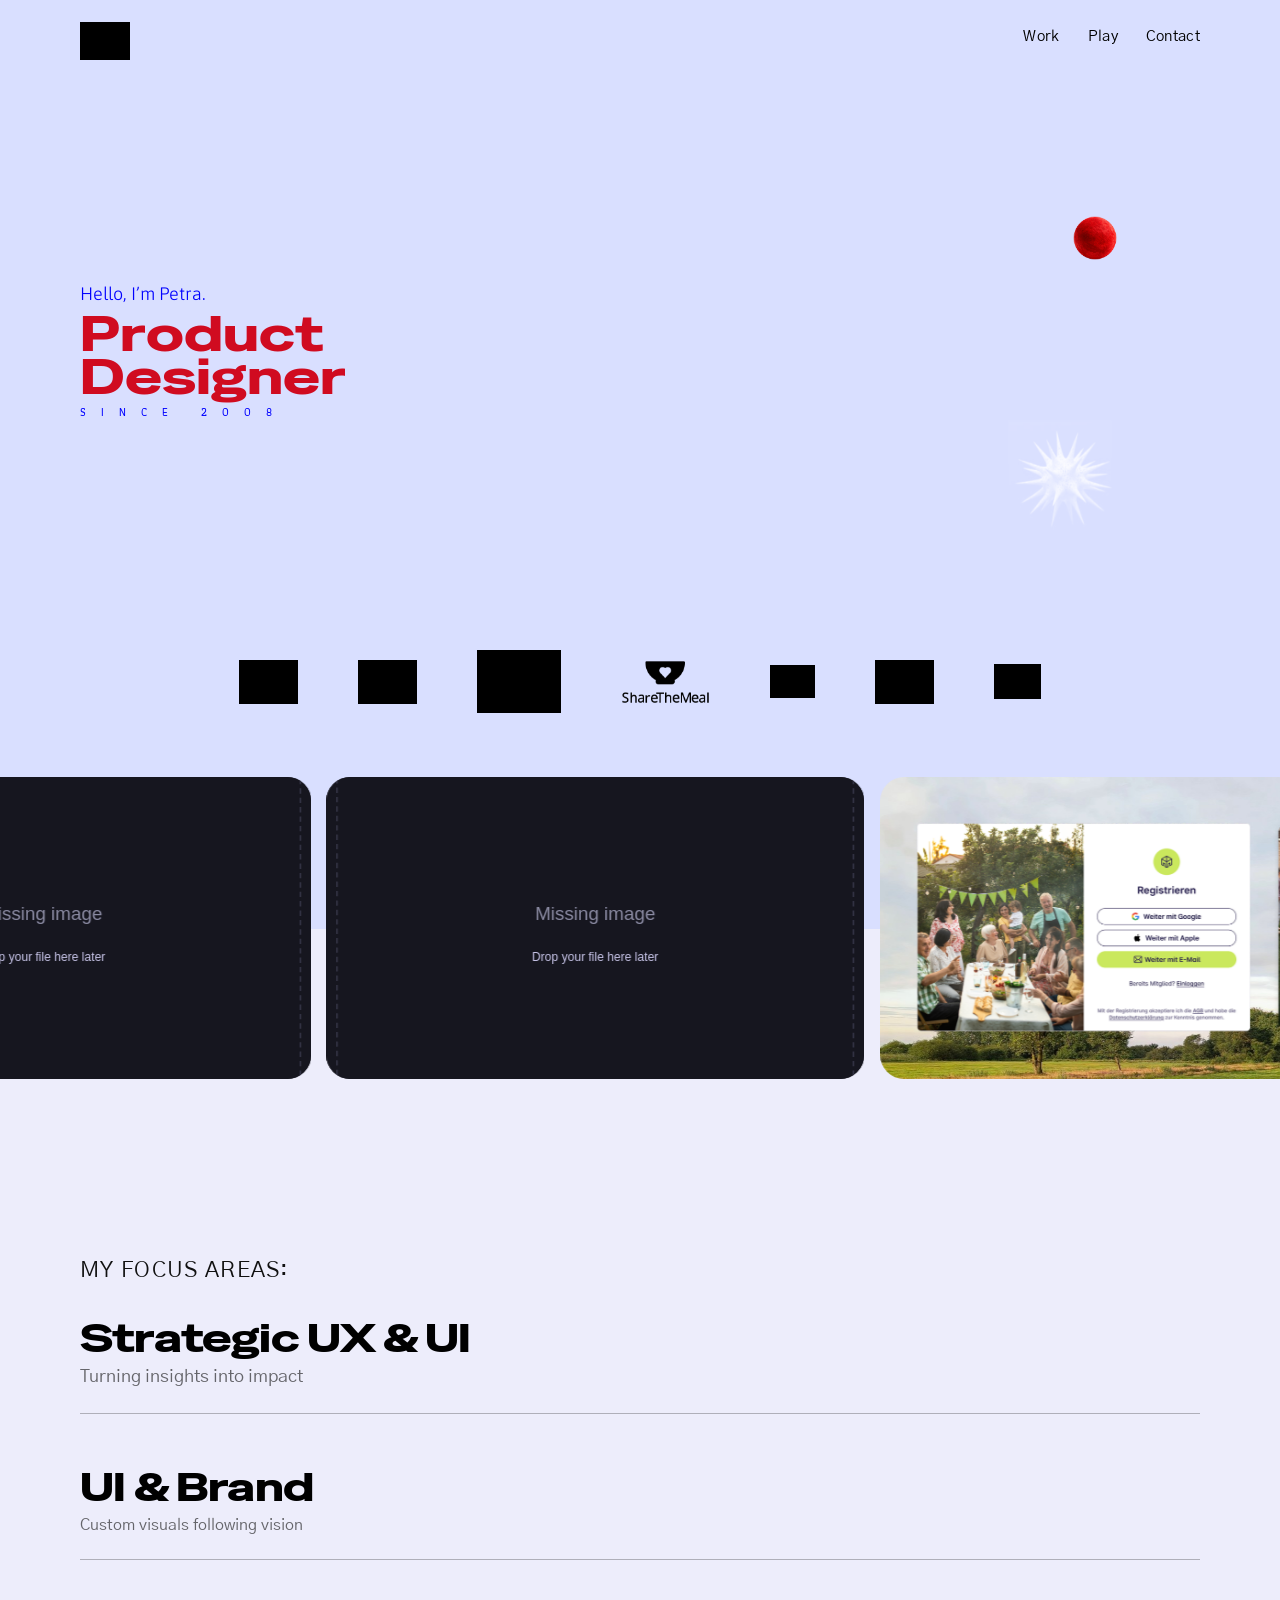
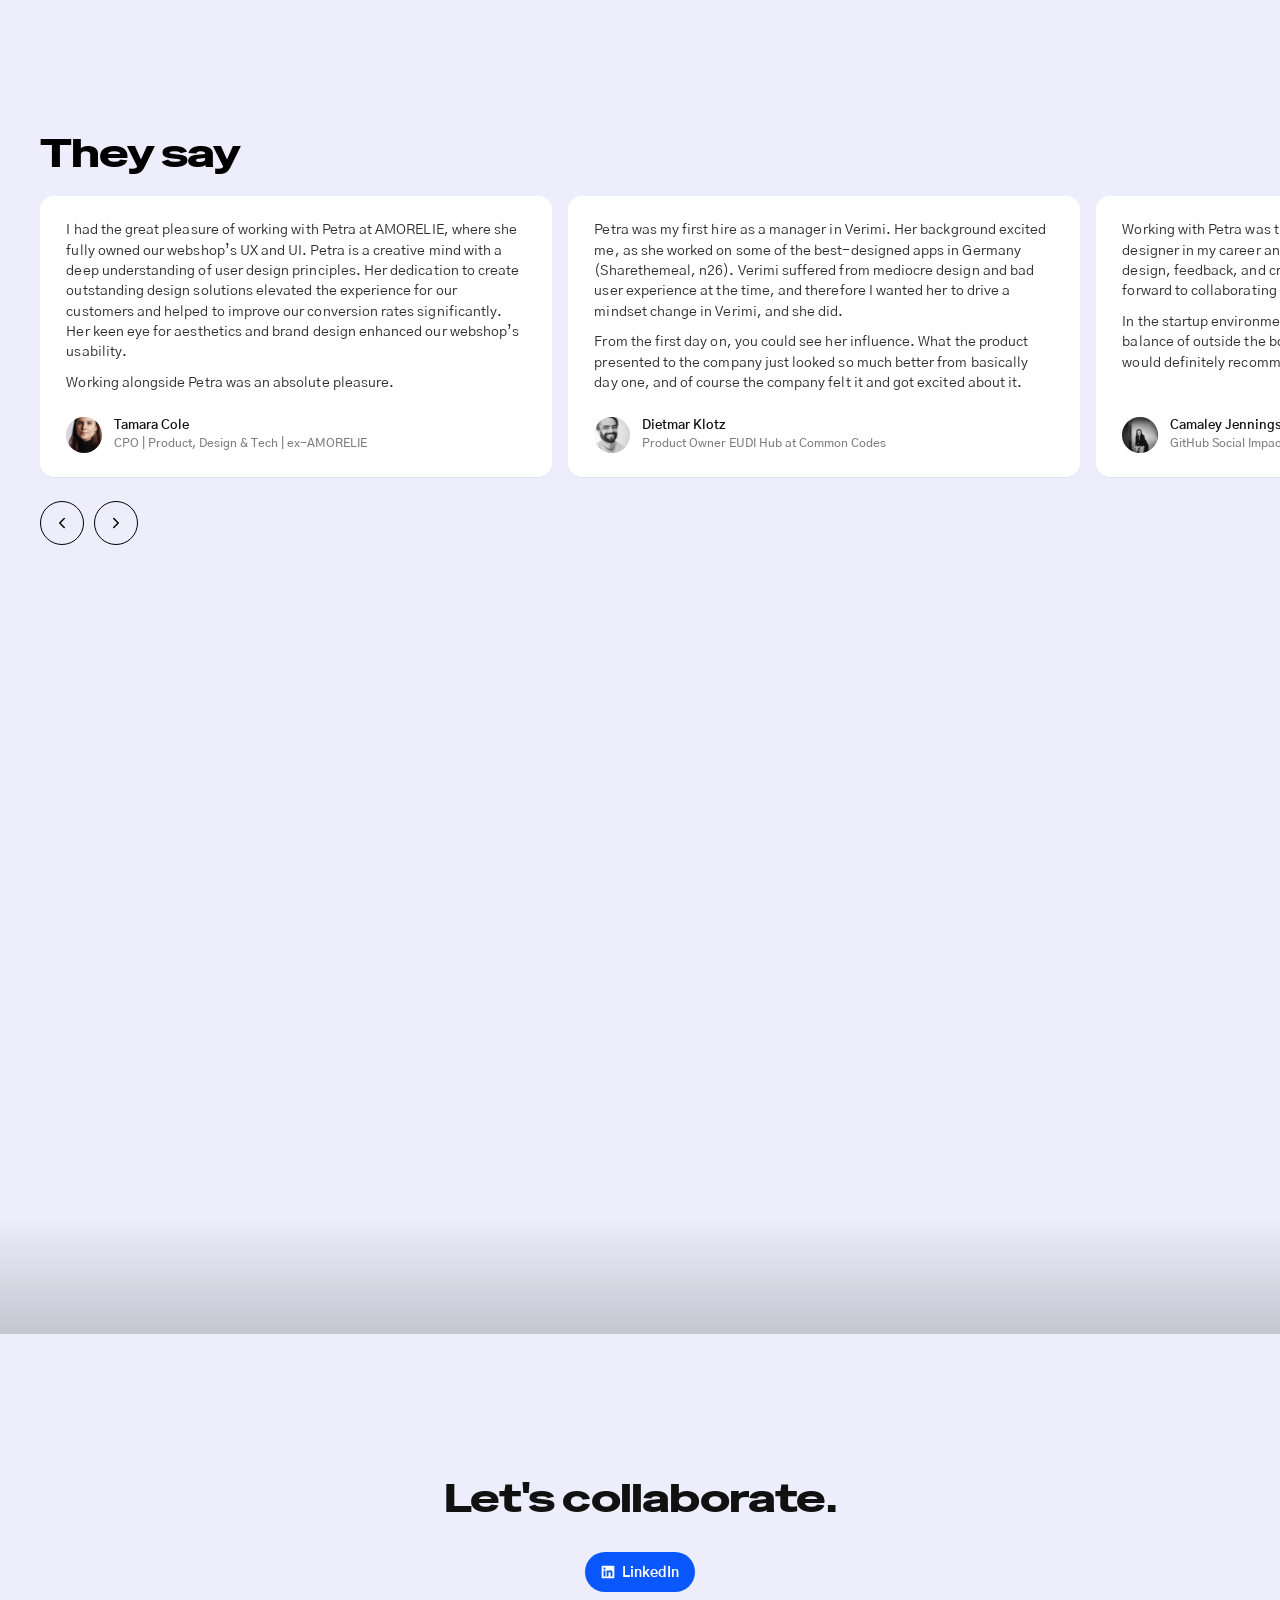
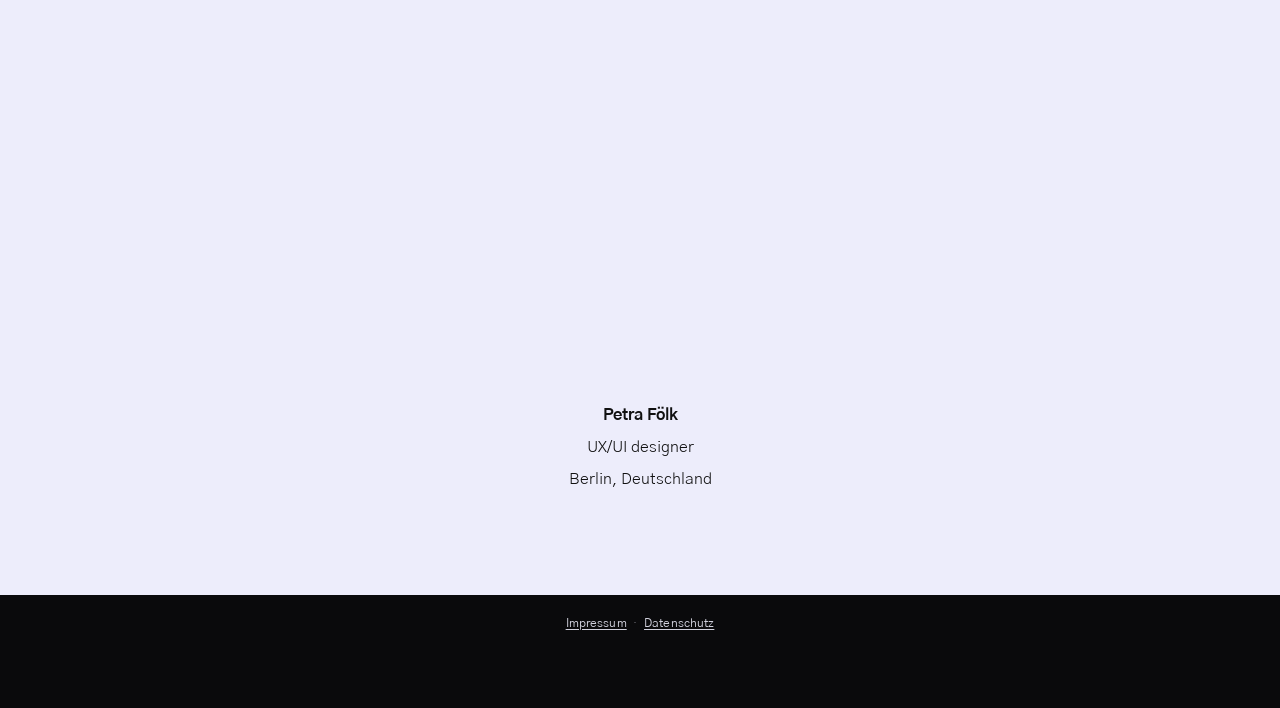
==== commit d3b75294: "Publish portfolio" ====
--- a/index.html
+++ b/index.html
@@ -24,18 +24,15 @@
     </script>
     <link rel="icon" type="image/png" href="https://cdn.prod.website-files.com/6807ccc4019dbd22e881b10c/680a6a827ea03a8ecb52d35e_PF_signature_bright.png" />
     <meta name="viewport" content="width=device-width, initial-scale=1.0" />
-    <meta name="description" content="Petra Fölk — UX/UI designer based in Berlin. Full-stack designer developing value-driven products." />
+    <meta name="description" content="Petra Fölk, UX/UI designer based in Berlin. Full-stack designer developing value-driven products." />
     <title>Petra Folk | UX/UI designer</title>
     <script>
       (function () {
         try {
-          var t = localStorage.getItem("pf-theme");
-          if (t !== "light" && t !== "dark") t = "light";
-          document.documentElement.setAttribute("data-theme", t);
-          document.documentElement.style.colorScheme = t;
-        } catch (e) {
-          document.documentElement.setAttribute("data-theme", "light");
-        }
+          localStorage.removeItem("pf-theme");
+        } catch (e) {}
+        document.documentElement.setAttribute("data-theme", "light");
+        document.documentElement.style.colorScheme = "light";
       })();
     </script>
     <link rel="preconnect" href="https://cdn.prod.website-files.com" crossorigin />
@@ -44,13 +41,13 @@
     <link rel="dns-prefetch" href="https://cdn.prod.website-files.com" />
     <!-- Only fonts actually used on the homepage -->
     <link
-      href="https://fonts.googleapis.com/css2?family=Asap:wght@500&family=Gothic+A1:wght@400;500;700;800;900&family=Lato:wght@700&family=Poppins:wght@200;300;400;500;700;900&family=Open+Sans:wght@300;400&family=Special+Gothic+Expanded+One&display=swap"
+      href="https://fonts.googleapis.com/css2?family=Asap:wght@300&family=Athiti:wght@400;600&family=Caveat:wght@500;600&family=Gothic+A1:wght@400;500;700;800;900&family=Lato:wght@700&family=Poppins:wght@200;300;400;500;700;900&family=Open+Sans:wght@300;400&family=Special+Gothic+Expanded+One&display=swap"
       rel="stylesheet"
     />
     <link rel="stylesheet" href="/webflow.css" />
     <style>.companies-section{z-index:2;text-align:center;box-sizing:border-box;width:100%;max-width:none;padding:2.5rem 0 3.5rem;position:relative}.companies-logos{box-sizing:border-box;flex-wrap:wrap;justify-content:center;align-items:center;gap:1.75rem calc(2.25rem + 24px);width:100%;max-width:none;margin:0;padding:0 clamp(1rem,3vw,2rem);display:flex}@keyframes companies-logo-in{0%{opacity:0;transform:translate(-36px)}to{opacity:1;transform:translate(0,0)}}.companies-logo{object-fit:contain;opacity:0;flex:none;width:auto;max-width:140px;height:44px;animation:.7s cubic-bezier(.22,1,.36,1) forwards companies-logo-in;display:block}.companies-logo:first-child{animation-delay:0s}.companies-logo:nth-child(2){animation-delay:.14s}.companies-logo:nth-child(3){animation-delay:.28s}.companies-logo:nth-child(4){animation-delay:.42s}.companies-logo:nth-child(5){animation-delay:.56s}.companies-logo:nth-child(6){animation-delay:.7s}.companies-logo:nth-child(7){animation-delay:.84s}.companies-logo[alt=verimi]{height:35.2px}.companies-logo[alt=gitti]{height:33.792px}.companies-logo[alt="World Food Programme"]{height:63.36px}@media (prefers-reduced-motion:reduce){.companies-logo{opacity:1;animation:none;transform:none}}.hero-line-1{display:inline-block;position:relative}.location-pill{--lp-w0:3.2em;--lp-w1:3.5em;--lp-w2:4.8em;--lp-text:1.05em;--lp-stride:2.6em;color:#04141a;letter-spacing:.04em;white-space:nowrap;transform-origin:50%;pointer-events:none;background:0 0;border-radius:0;justify-content:center;align-items:center;margin:0;padding:0;font-family:Poppins,sans-serif;font-size:.42em;font-weight:600;line-height:1;display:inline-flex;position:absolute;top:50%;left:calc(100% + .28em);overflow:visible;transform:translateY(-55%)rotate(-10deg)}.location-pill__viewport{box-sizing:content-box;height:var(--lp-text);width:var(--lp-w0);isolation:isolate;will-change:width;background:#2ee6d6;border-radius:999px;padding:.32em .7em;animation:5.4s linear infinite location-width;display:block;overflow:hidden}.location-pill__track{will-change:transform;flex-direction:column;align-items:center;width:100%;animation:5.4s cubic-bezier(.22,1,.36,1) infinite location-slot;display:flex}.location-pill__item{height:var(--lp-stride);flex:0 0 var(--lp-stride);white-space:nowrap;width:max-content;max-width:none;line-height:var(--lp-text);justify-content:center;align-items:flex-start;display:flex;overflow:hidden}@keyframes location-slot{0%,26%{transform:translateY(0)}32%,58%{transform:translateY(-25%)}64%,90%{transform:translateY(-50%)}to{transform:translateY(-75%)}}@keyframes location-width{0%,27%{width:var(--lp-w0)}28%{width:var(--lp-w0);animation-timing-function:cubic-bezier(.34,1.56,.64,1)}31%,59%{width:var(--lp-w1)}60%{width:var(--lp-w1);animation-timing-function:cubic-bezier(.34,1.56,.64,1)}63%,91%{width:var(--lp-w2)}92%{width:var(--lp-w2);animation-timing-function:cubic-bezier(.34,1.56,.64,1)}97%,to{width:var(--lp-w0)}}@media (prefers-reduced-motion:reduce){.location-pill__track,.location-pill__viewport{animation:none}.location-pill__viewport{width:var(--lp-w0)}.location-pill__item:not(:first-child){display:none}}</style>
-    <script type="module" crossorigin src="/assets/index-JtdHyEaP.js"></script>
-    <link rel="stylesheet" crossorigin href="/assets/index-DQzd6EhK.css">
+    <script type="module" crossorigin src="/assets/index-Uomk9CBv.js"></script>
+    <link rel="stylesheet" crossorigin href="/assets/index-BW_jz4LZ.css">
   </head>
   <body class="body-2">
     <div id="root"></div>
--- a/assets/index-BW_jz4LZ.css
+++ b/assets/index-BW_jz4LZ.css
@@ -0,0 +1 @@
+html{scroll-behavior:smooth;overflow-x:clip}body{background:var(--theme-bg);color:var(--theme-ink);font-family:var(--font-body);-webkit-font-smoothing:antialiased;max-width:100%;margin:0;overflow-x:clip}#root{max-width:100%;min-height:100vh;overflow-x:clip}:root{--page-max:1200px;--page-gutter:clamp(1rem, 4vw, 2.5rem);--page-width:min(var(--page-max), calc(100% - 2 * var(--page-gutter)));--case-study-max:940px;--case-section-space:5rem;--chrome-inset-right:max(var(--page-gutter), calc((100vw - var(--page-max)) / 2));--bp-phone:767px;--bp-tablet:991px;--theme-bg:#ededfb;--theme-ink:#111;--theme-ink-muted:#111111a6;--theme-ink-strong:#000;--theme-bright:#111;--theme-surface:#fff;--theme-surface-muted:#1111110f;--theme-border:#1111112e;--case-body:#111;--case-body-muted:#111111a6;--case-body-strong:#000;--bright:#111;--font-body:"Gothic A1", sans-serif;--font-title:"Special Gothic Expanded One", "Gothic A1", sans-serif;--accent-blue:#3d63ff;--color-primary:#0a57fd;--callout-fill:color-mix(in srgb, var(--color-primary) 12%, #fff);--callout-border:var(--color-primary);--callout-ink:#0a1f4d}html[data-theme=dark]{--theme-bg:#000;--theme-ink:#cac7eb;--theme-ink-muted:#cac7ebb8;--theme-ink-strong:#fff;--theme-bright:#cac7eb;--theme-surface:#12121a;--theme-surface-muted:#ffffff0f;--theme-border:#cac7eb38;--case-body:#cac7eb;--case-body-muted:#cac7ebb8;--case-body-strong:#fff;--bright:#cac7eb}@media screen and (width<=991px){:root{--page-gutter:1.25rem}}@media screen and (width<=479px){:root{--page-gutter:1rem}}.portfolio-shell{max-width:100%;overflow-x:clip}.portfolio-shell .nav__container,.portfolio-shell .main-wrapper,.portfolio-shell .w-container{box-sizing:border-box;max-width:var(--page-width)!important;width:100%!important}.portfolio-shell .main-wrapper{margin-inline:auto}.portfolio-shell .text-content,.portfolio-shell .div-block-134,.portfolio-shell .container-23,.portfolio-shell .w-layout-blockcontainer.container-23,.portfolio-shell .projet-acordeon,.portfolio-shell .link-block-12,.portfolio-shell .w-layout-blockcontainer{box-sizing:border-box;width:100%!important;max-width:100%!important;margin-left:0!important;margin-right:0!important}.portfolio-shell .nav.w-nav{pointer-events:none;-webkit-backdrop-filter:none;backdrop-filter:none;transition:background-color .22s,-webkit-backdrop-filter .22s,backdrop-filter .22s;padding-top:22px!important;padding-bottom:12px!important;padding-left:var(--page-gutter)!important;padding-right:var(--page-gutter)!important;box-sizing:border-box!important;background:0 0!important;margin:0!important;top:0!important;left:0!important;right:0!important}.portfolio-shell .nav.w-nav.is-scrolled{background:#000!important}html[data-theme=light] .portfolio-shell .nav.w-nav{background:0 0!important}html[data-theme=light] .portfolio-shell .nav.w-nav.is-scrolled,html[data-theme=light] .portfolio-shell--case-study .nav.w-nav.is-scrolled,html[data-theme=light] .portfolio-shell--mp-vivid .nav.w-nav.is-scrolled{-webkit-backdrop-filter:blur(18px);backdrop-filter:blur(18px);background:#ededfbb8!important}html[data-theme=light] .portfolio-shell--case-study .nav.w-nav:not(.is-scrolled),html[data-theme=light] .portfolio-shell--mp-vivid .nav.w-nav:not(.is-scrolled){background:0 0!important}html[data-theme=light] .portfolio-shell .nav .nav__link,html[data-theme=light] .portfolio-shell .nav .nav__link-div,html[data-theme=light] .portfolio-shell .nav .nav__link-div.w--current,html[data-theme=light] .portfolio-shell .nav .nav__link-div.nav__link-div--black.w--current,html[data-theme=light] .portfolio-shell .nav .nav__link-div[aria-current=page],html[data-theme=light] .portfolio-shell .nav .nav__link-div.w--current .nav__link,html[data-theme=light] .portfolio-shell .nav .nav__link-div[aria-current=page] .nav__link{color:#000!important;-webkit-text-fill-color:#000!important}html[data-theme=light] .portfolio-shell .nav .nav__link-div:hover,html[data-theme=light] .portfolio-shell .nav .nav__link-div:hover .nav__link{opacity:.72;color:#000!important;-webkit-text-fill-color:#000!important}html[data-theme=light] .portfolio-shell .nav .nav__link-div.w--current,html[data-theme=light] .portfolio-shell .nav .nav__link-div[aria-current=page]{opacity:1;border-bottom-color:#000!important}html[data-theme=light] .portfolio-shell .nav .w-nav-brand .image-8{filter:brightness(0)}.portfolio-shell .nav.w-nav .w-nav-brand,.portfolio-shell .nav.w-nav .nav-menu,.portfolio-shell .nav.w-nav .nav__link-div{pointer-events:auto}.portfolio-shell .nav .nav__mobilebutton,.portfolio-shell .nav .w-nav-button{display:none!important}.portfolio-shell .nav .nav-menu.w-nav-menu{flex-wrap:nowrap;flex:none;justify-content:flex-end;align-items:center;gap:clamp(.85rem,2.5vw,1.75rem);float:none!important;box-shadow:none!important;background:0 0!important;height:auto!important;margin:0!important;padding:0!important;display:flex!important;position:relative!important;overflow:visible!important}.portfolio-shell .nav .nav__link-div{background:0 0!important;margin:0!important;padding:0!important}.portfolio-shell .nav .nav__container{justify-content:space-between;align-items:center;gap:1rem;width:100%!important;max-width:var(--page-width)!important;box-sizing:border-box!important;margin-inline:auto!important;padding:0!important;display:flex!important}.portfolio-shell .nav .nav__container:before,.portfolio-shell .nav .nav__container:after{content:none!important;display:none!important}.portfolio-shell .nav .w-nav-brand{flex:none;order:0;justify-content:flex-start;align-items:center;translate:none;float:none!important;margin:0!important;padding:0!important;display:flex!important;position:relative!important;top:auto!important;left:0!important}.portfolio-shell .nav .w-nav-brand .image-8{object-fit:contain!important;width:50px!important;max-width:50px!important;height:auto!important;padding:0!important;display:block!important}.portfolio-shell .nav .nav-menu.w-nav-menu{order:1;margin-left:auto!important}.portfolio-shell .hero-menu{display:none!important}.portfolio-shell .nav .nav__link{font-family:var(--font-body);letter-spacing:.02em;font-size:.9375rem;font-weight:400;color:#cac7eb!important;-webkit-text-fill-color:#cac7eb!important;border-bottom:none!important;text-decoration:none!important}.portfolio-shell .nav .nav__link-div{border-bottom:2px solid #0000;padding-bottom:2px;transition:color .2s,border-color .2s;color:#cac7eb!important;-webkit-text-fill-color:#cac7eb!important;text-decoration:none!important}.portfolio-shell .nav .nav__link-div:hover,.portfolio-shell .nav .nav__link-div:hover .nav__link{color:#e8e6f6!important;-webkit-text-fill-color:#e8e6f6!important}.portfolio-shell .nav .nav__link-div.w--current,.portfolio-shell .nav .nav__link-div.nav__link-div--black.w--current,.portfolio-shell .nav .nav__link-div.nav__link-div--black.nav__link-div--space.w--current,.portfolio-shell .nav .nav__link-div[aria-current=page]{color:#cac7eb!important;-webkit-text-fill-color:#cac7eb!important;background:0 0!important;border-bottom:2px solid #cac7eb!important;font-weight:400!important}.portfolio-shell .nav .nav__link-div.w--current .nav__link,.portfolio-shell .nav .nav__link-div[aria-current=page] .nav__link{color:#cac7eb!important;-webkit-text-fill-color:#cac7eb!important;text-decoration:none!important}#Work,#Contact{scroll-margin-top:96px}#Contact.about-section,#Contact.about-section+.footer{content-visibility:visible;contain-intrinsic-size:auto}.main-accordion.hero-padding .text-content,.main-accordion.hero-padding .image-113,.main-accordion.hero-padding .image-117{opacity:1!important}.main-accordion.hero-padding{isolation:isolate;box-sizing:border-box;max-width:100%;position:relative;overflow:clip visible;padding-left:var(--page-gutter)!important;padding-right:var(--page-gutter)!important}.hero-menu{z-index:6;width:var(--page-width);max-width:var(--page-width);box-sizing:border-box;pointer-events:auto;justify-content:flex-end;align-items:center;gap:clamp(.85rem,2.5vw,1.75rem);display:flex;position:absolute;top:calc(1.35rem + 16px);left:50%;translate:-50%}.hero-menu__link{pointer-events:auto;color:#ffffffe0;font-family:var(--font-body);letter-spacing:.02em;cursor:pointer;font-size:.9375rem;font-weight:400;line-height:1;text-decoration:none;transition:color .2s,opacity .2s}.hero-menu__link:hover{color:#fff}@media screen and (width<=991px){.portfolio-shell .nav .nav__link-div{border-top:none!important}}@media screen and (width<=479px){.portfolio-shell .nav .nav__link{font-size:.875rem}.portfolio-shell .nav .nav-menu.w-nav-menu{gap:1.1rem}}.hero-stars{z-index:0;pointer-events:none;width:100%;height:auto;position:absolute;top:0;left:0;right:0}.main-accordion.hero-padding .section-12{z-index:1;width:100%;max-width:var(--page-width);box-sizing:border-box;margin-inline:auto;position:relative;overflow:visible}.main-accordion.hero-padding .nav,.main-accordion.hero-padding .companies-section,.main-accordion.hero-padding .work-marquee{z-index:1;position:relative}.main-accordion.hero-padding .text-content{text-align:center;box-sizing:border-box;width:100%;max-width:100%;overflow:visible;will-change:auto!important;margin-inline:auto!important}.main-accordion.hero-padding .div-block-133{flex-direction:column;justify-content:center;align-items:center;gap:12px;width:auto;max-width:100%;margin-inline:auto;display:flex}.main-accordion.hero-padding h1.h2{width:100%;overflow:visible;text-align:center!important;line-height:0!important}.main-accordion.hero-padding .text-span-8{padding-bottom:.05em;box-sizing:border-box;max-width:100%;padding-inline:3.6em;display:inline-block;overflow:visible;text-align:center!important;font-size:clamp(1.2rem,.55rem + 2.6vw,2.5rem)!important;line-height:1.25!important}.main-accordion.hero-padding .image-117{width:min(321px,72vw);max-width:100%;height:auto;margin-inline:auto;display:block}.main-accordion.hero-padding .div-block-134{box-sizing:border-box;top:-5.5rem;width:100%!important;max-width:100%!important}.image-113{object-fit:cover;border-radius:50%}img[data-fallback-applied="1"]{object-fit:cover;background:#16161f}.about-section,.footer,.contact-form{content-visibility:auto;contain-intrinsic-size:1px 800px}.about-cta{justify-content:center;margin-top:10px;margin-bottom:10px;display:flex}.btn-cta{box-sizing:border-box;background:var(--color-primary);height:2.5rem;font-family:var(--font-body);white-space:nowrap;border-radius:9999px;justify-content:center;align-items:center;gap:.45em;padding:0 1.15em;font-size:14px;font-weight:700;line-height:14px;transition:filter .15s,transform .15s;display:inline-flex;color:#fff!important;-webkit-text-fill-color:#fff!important;text-decoration:none!important}.btn-cta:hover,.btn-cta:focus-visible{filter:brightness(1.08);outline:none;color:#fff!important;-webkit-text-fill-color:#fff!important}.btn-cta:focus-visible{box-shadow:0 0 0 2px var(--theme-bg), 0 0 0 4px var(--color-primary)}.btn-cta__icon{color:#fff;fill:currentColor;flex-shrink:0;width:14px;height:14px;margin:0;display:block}.btn-cta__icon path{fill:currentColor}.btn-cta__label{line-height:14px;display:inline-block;transform:translateY(1px)}.about-portrait{justify-content:center;width:100%;margin-top:2rem;margin-bottom:0;display:flex}.about-portrait__img{object-fit:contain;mix-blend-mode:multiply;width:min(100%,416px);height:auto;display:block}@media screen and (width<=767px){.about-portrait__img{width:70%;max-width:70%}}.portfolio-shell .link-block-12{justify-content:center;align-items:center;width:100%!important;max-width:100%!important;margin-inline:0!important;display:flex!important;overflow:visible!important}.portfolio-shell .container-23,.portfolio-shell .w-layout-blockcontainer.container-23{padding-top:40px;justify-content:center!important;align-items:center!important;gap:40px!important;width:fit-content!important;max-width:100%!important;margin-inline:auto!important;display:flex!important;overflow:visible!important}.portfolio-shell .main-wrapper{overflow:visible!important}.portfolio-shell .main-accordion:not(.hero-padding){box-sizing:border-box;max-width:100%;padding-left:var(--page-gutter)!important;padding-right:var(--page-gutter)!important;overflow:visible!important}.portfolio-shell .main-accordion:not(.hero-padding) .main-wrapper{margin-inline:auto;max-width:var(--page-width)!important;width:100%!important}.portfolio-shell .main-accordion:not(.hero-padding) .section-12{margin-inline:auto;align-items:stretch!important;width:100%!important;max-width:100%!important;margin-top:0!important;padding-top:0!important}.phone-mockup.image-115{isolation:isolate;box-sizing:content-box;flex:0 0 240px;justify-content:center;align-items:flex-start;width:240px;max-width:240px;margin-top:0;padding-top:0;padding-bottom:72px;display:flex;position:relative;overflow:visible}.phone-mockup__star{z-index:0;pointer-events:none;mix-blend-mode:normal;opacity:1;-webkit-user-select:none;user-select:none;background:0 0;width:170%;max-width:none;height:auto;position:absolute;inset:auto -42% -8% auto;translate:none}.phone-mockup__frame{z-index:1;box-sizing:border-box;background:#2b2b30;border-radius:32px;width:100%;max-width:240px;padding:12px 10px 14px;position:relative;box-shadow:inset 0 0 0 1px #3d3d44,0 12px 32px #00000073}.phone-mockup__speaker{background:#1a1a1e;border-radius:999px;width:30%;height:5px;margin:2px auto 10px}.phone-mockup__video{aspect-ratio:390/804;object-fit:contain;background:#0d0d10;border-radius:20px;width:100%;height:auto;display:block}@media screen and (width<=767px){.phone-mockup.image-115{margin-inline:auto;flex-basis:154px;width:154px;max-width:154px;margin-top:0;padding-top:0;padding-bottom:48px}.phone-mockup__star{width:165%;bottom:-6%;right:-38%;translate:none}.phone-mockup__frame{border-radius:22px;max-width:154px;padding:8px 7px 10px;box-shadow:inset 0 0 0 1px #3d3d44,0 8px 22px #00000073}.phone-mockup__speaker{height:3.5px;margin:1px auto 7px}.phone-mockup__video{border-radius:14px}.portfolio-shell .container-23,.portfolio-shell .w-layout-blockcontainer.container-23,.portfolio-shell .link-block-12{flex-direction:column;width:100%!important;max-width:100%!important;overflow-x:clip!important}}.portfolio-shell .container-24,.portfolio-shell .w-layout-blockcontainer.container-24{flex:0 400px;position:relative;width:auto!important;max-width:400px!important;padding-left:0!important;overflow:visible!important}.portfolio-shell .container-25{text-align:left;padding-top:20px;display:block}.portfolio-shell .appstore-badge-link{line-height:0;transition:opacity .2s;display:inline-block}.portfolio-shell .appstore-badge-link:hover{opacity:.85}.portfolio-shell .image-116{width:150px;height:auto;display:block}.companies-section{z-index:2;text-align:center;box-sizing:border-box;width:100%;max-width:none;padding:2.5rem 0 3.5rem;position:relative}.companies-logos__break{display:none}.companies-logos{box-sizing:border-box;flex-wrap:wrap;justify-content:center;align-items:center;gap:1.75rem calc(2.25rem + 24px);width:100%;max-width:none;margin:0;padding:0 clamp(1rem,3vw,2rem);display:flex}@keyframes companies-logo-in{0%{opacity:0;transform:translate(-36px)}to{opacity:1;transform:translate(0,0)}}.companies-logo{object-fit:contain;opacity:0;flex:none;width:auto;max-width:140px;height:44px;display:block}html[data-theme=light] .portfolio-shell--home.is-hero-in .companies-logo:first-of-type{animation-delay:.2s}html[data-theme=light] .portfolio-shell--home.is-hero-in .companies-logo:nth-of-type(2){animation-delay:.24s}html[data-theme=light] .portfolio-shell--home.is-hero-in .companies-logo:nth-of-type(3){animation-delay:.28s}html[data-theme=light] .portfolio-shell--home.is-hero-in .companies-logo:nth-of-type(4){animation-delay:.32s}html[data-theme=light] .portfolio-shell--home.is-hero-in .companies-logo:nth-of-type(5){animation-delay:.36s}html[data-theme=light] .portfolio-shell--home.is-hero-in .companies-logo:nth-of-type(6){animation-delay:.4s}html[data-theme=light] .portfolio-shell--home.is-hero-in .companies-logo:nth-of-type(7){animation-delay:.44s}.companies-logo[alt=verimi]{height:35.2px}.companies-logo[alt=gitti]{height:33.792px}.companies-logo[alt="World Food Programme"]{height:63.36px}@media (prefers-reduced-motion:reduce){.companies-logo{opacity:1;animation:none;transform:none}}.work-marquee{--marquee-scale-pad:calc(min(42vw, 560px) * .045 / 2 + 2px);z-index:2;width:calc(100% + 2 * var(--page-gutter));max-width:none;margin-left:calc(-1 * var(--page-gutter));margin-right:calc(-1 * var(--page-gutter));box-sizing:border-box;cursor:grab;touch-action:pan-y;-webkit-user-select:none;user-select:none;padding:calc(.5rem + 80px) 0 3.5rem;position:relative;overflow:hidden}.work-marquee.is-dragging{cursor:grabbing}.work-marquee.is-dragging .work-marquee__card{transition:none}.work-marquee__viewport{width:100%;padding-block:12px;padding-inline:var(--marquee-scale-pad);box-sizing:border-box;margin-block:-12px;overflow:hidden}.work-marquee__track{will-change:transform;width:max-content;animation:none;display:flex}.work-marquee--interactive .work-marquee__track{animation:none}.work-marquee__set{gap:var(--marquee-gap,16px);padding-right:var(--marquee-gap,16px);display:flex}.work-marquee__card{--card-w:min(42vw, 560px);--hover-scale:1.045;width:var(--card-w);aspect-ratio:16/9;transform-origin:50%;will-change:transform;cursor:pointer;background:#14141a;border-radius:24px;flex:none;margin-inline:0;transition:transform .35s cubic-bezier(.22,1,.36,1),margin-inline .35s cubic-bezier(.22,1,.36,1);overflow:hidden;transform:scale(1)}.work-marquee__card:hover{transform:scale(var(--hover-scale));margin-inline:calc(var(--card-w) * (var(--hover-scale) - 1) / 2)}.work-marquee.is-dragging .work-marquee__card:hover{margin-inline:0;transform:scale(1)}.work-marquee__card img{object-fit:cover;pointer-events:none;width:100%;height:100%;display:block}.work-marquee__card--contain{background:url(/assets/case-studies/nebenan-registration/card-bg.jpg?v=3) 50%/cover no-repeat;justify-content:center;align-items:center;display:flex}.work-marquee__card--contain img{object-fit:contain;object-position:center;width:87.5%;height:87.5%}@keyframes work-marquee-scroll{0%{transform:translate(0,0)}to{transform:translate(-50%)}}@media (width<=767px){.work-marquee{--marquee-gap:12px;--marquee-scale-pad:0px;cursor:grab;touch-action:pan-y;padding-top:.75rem;padding-bottom:1.25rem;container-type:inline-size}.work-marquee__card{--card-w:calc((100cqi - 2 * var(--marquee-gap)) / 2);border-radius:16px}.work-marquee__card:hover,.work-marquee.is-dragging .work-marquee__card:hover{margin-inline:0;transform:none}.work-marquee__viewport{margin-block:-6px;padding-block:6px}.work-marquee__track{animation-duration:60s}.work-marquee--scroll-driven{height:calc(var(--story-cards,6) * 65vh);min-height:calc(var(--story-cards,6) * 420px);cursor:default;margin-bottom:1.5rem;padding:0;overflow:visible}.work-marquee--scroll-driven .work-marquee__set[aria-hidden=true]{display:none}.work-marquee--scroll-driven{touch-action:pan-y;overscroll-behavior-y:contain}.work-marquee--scroll-driven .work-marquee__pin{touch-action:pan-y;overscroll-behavior:none;box-sizing:border-box;align-items:center;height:min(70vh,520px);padding-block:.5rem;display:flex;position:sticky;top:max(4.5rem,12vh);overflow:hidden}.work-marquee--scroll-driven .work-marquee__viewport{touch-action:pan-y;overscroll-behavior:none;width:100%;padding-block:20px;padding-inline:var(--marquee-scale-pad);margin:0;overflow:hidden}.work-marquee--scroll-driven .work-marquee__track,.work-marquee--scroll-driven .work-marquee__set{touch-action:pan-y}.work-marquee--scroll-driven .work-marquee__track{will-change:transform;animation:none}.work-marquee--scroll-driven .work-marquee__set{padding-right:0}.work-marquee--scroll-driven .work-marquee__card{--open:0;transform:scale(calc(.86 + .14 * var(--open)));opacity:calc(.4 + .6 * var(--open));filter:saturate(calc(.75 + .25 * var(--open)));margin-inline:0;transition:none}.work-marquee--scroll-driven .work-marquee__card:hover{transform:scale(calc(.86 + .14 * var(--open)));margin-inline:0}.work-marquee--scroll-driven .work-marquee__card.is-active{cursor:pointer}.work-marquee--scroll-driven .work-marquee__card:not(.is-active){cursor:default}}@media (prefers-reduced-motion:reduce){.work-marquee__track{animation:none}.work-marquee:not(.work-marquee--interactive):not(.work-marquee--scroll-driven) .work-marquee__viewport{-webkit-overflow-scrolling:touch;overflow-x:auto}.work-marquee--scroll-driven{height:auto!important;min-height:0!important}.work-marquee--scroll-driven .work-marquee__pin{height:auto;position:relative;top:auto}.work-marquee--scroll-driven .work-marquee__card{opacity:1;filter:none;transform:none}}.hero-line-1{white-space:nowrap;text-align:center;max-width:none;display:inline-block;position:relative}.hero-dust-text{cursor:default;position:relative;overflow:visible}.hero-dust-text .dust-letter{white-space:pre;vertical-align:baseline;transition:opacity var(--dust-dur,.45s) var(--dust-delay,0s) cubic-bezier(.22, 1, .36, 1), filter var(--dust-dur,.4s) var(--dust-delay,0s) ease, transform var(--dust-dur,.45s) var(--dust-delay,0s) cubic-bezier(.22, 1, .36, 1);transform-origin:50% 70%;display:inline-block;position:relative}.hero-dust-text .dust-letter.is-dust{opacity:.02;filter:blur(.85px);transform:scale(.9)}.hero-dust-text .dust-space{white-space:pre}.hero-dust-text .dust-bit{left:var(--x);top:var(--y);width:var(--s,1.2px);height:var(--s,1.2px);pointer-events:none;will-change:transform, opacity;animation:hero-dust-fly var(--dur,.7s) var(--delay,0s) cubic-bezier(.15, .75, .25, 1) forwards;border-radius:50%;margin:0;position:absolute;box-shadow:0 0 .6px}@keyframes hero-dust-fly{0%{opacity:1;transform:translate(0)scale(1.15)}20%{opacity:1}to{transform:translate(var(--dx), var(--dy)) scale(.1);opacity:0}}@media (prefers-reduced-motion:reduce){.hero-dust-text .dust-letter.is-dust{opacity:1;filter:none;transform:none}.hero-dust-text .dust-bit{display:none}}.location-pill{--lp-w0:3.2em;--lp-w1:3.5em;--lp-w2:4.8em;--lp-text:1.05em;--lp-stride:2.6em;color:#04141a;font-family:var(--font-body);letter-spacing:.04em;white-space:nowrap;transform-origin:50%;pointer-events:none;background:0 0;border-radius:0;justify-content:center;align-items:center;margin:0;padding:0;font-size:.42em;font-weight:600;line-height:1;display:inline-flex;position:absolute;top:50%;left:calc(100% + .28em);overflow:visible;transform:translateY(-55%)rotate(-10deg)}.location-pill__viewport{box-sizing:content-box;height:var(--lp-text);width:var(--lp-w0);isolation:isolate;will-change:width;background:#2ee6d6;border-radius:999px;padding:.32em .7em;animation:5.4s linear infinite location-width;display:block;overflow:hidden}.location-pill__track{will-change:transform;flex-direction:column;align-items:center;width:100%;animation:5.4s cubic-bezier(.22,1,.36,1) infinite location-slot;display:flex}.location-pill__item{height:var(--lp-stride);flex:0 0 var(--lp-stride);white-space:nowrap;width:max-content;max-width:none;line-height:var(--lp-text);justify-content:center;align-items:flex-start;display:flex;overflow:hidden}@keyframes location-slot{0%,26%{transform:translateY(0)}32%,58%{transform:translateY(-25%)}64%,90%{transform:translateY(-50%)}to{transform:translateY(-75%)}}@keyframes location-width{0%,27%{width:var(--lp-w0)}28%{width:var(--lp-w0);animation-timing-function:cubic-bezier(.34,1.56,.64,1)}31%,59%{width:var(--lp-w1)}60%{width:var(--lp-w1);animation-timing-function:cubic-bezier(.34,1.56,.64,1)}63%,91%{width:var(--lp-w2)}92%{width:var(--lp-w2);animation-timing-function:cubic-bezier(.34,1.56,.64,1)}97%,to{width:var(--lp-w0)}}@media (prefers-reduced-motion:reduce){.location-pill__track,.location-pill__viewport{animation:none}.location-pill__viewport{width:var(--lp-w0)}.location-pill__item:not(:first-child){display:none}}@media screen and (width<=991px){.main-accordion.hero-padding{margin-bottom:4.5rem;padding-top:4.5rem!important}.main-accordion.hero-padding .image-117{width:min(260px,48vw)}.main-accordion.hero-padding .div-block-134{top:-3.75rem}.main-accordion.hero-padding .text-span-8{padding-inline:clamp(2.2em,10vw,3.8em)}.companies-section{padding:1.75rem 0 2.25rem}.companies-logos{flex-wrap:nowrap;gap:.65rem 2rem;padding:0}.companies-logo{max-width:88px;height:26px}.companies-logo[alt=verimi]{height:20.8px}.companies-logo[alt=gitti]{height:19.968px}.companies-logo[alt="World Food Programme"]{height:37.44px}.work-marquee:not(.work-marquee--scroll-driven){padding-top:calc(.5rem + 48px);padding-bottom:2.5rem}.portfolio-shell .decks{max-width:100%;overflow-x:clip}}.portfolio-shell .decks{min-height:32rem;height:85vh!important;padding-top:4.5rem!important;overflow:hidden!important}.portfolio-shell .decks .headline_overview{margin-top:40px}.portfolio-shell .decks .headline_overview .h2-center{margin-bottom:.15em}.portfolio-shell .decks .headline_overview .about-text{margin-top:0;margin-bottom:.35rem}.portfolio-shell .decks__wrapper{justify-content:center;align-items:flex-start;width:120vw!important;max-width:none!important}.portfolio-shell .decks__wrapper>.decks__grid{align-self:flex-start}@media screen and (width<=991px){.portfolio-shell .decks{min-height:13rem;height:42vh!important;padding-top:2.25rem!important}}@media screen and (width<=767px){.portfolio-shell .decks{min-height:11rem;height:34vh!important;padding-top:1.5rem!important}.portfolio-shell .decks__wrapper{width:180vw!important}.main-accordion.hero-padding{margin-bottom:3rem;padding-top:3.75rem!important;padding-bottom:0!important}.main-accordion.hero-padding .section-12{padding-top:0;padding-bottom:0}.main-accordion.hero-padding .image-117{width:min(200px,52vw)}.main-accordion.hero-padding .div-block-134{top:-2.75rem}.main-accordion.hero-padding .text-span-8{padding-inline:2.8em;font-size:clamp(1.05rem,.7rem + 3.2vw,1.65rem)!important;line-height:1.3!important}.location-pill{font-size:.4em;left:calc(100% + .18em)}.main-accordion.hero-padding .heading-8.hero-paragraph.belowhero{margin-top:.75rem;padding-inline:.25rem;font-size:clamp(.8rem,2.8vw,.95rem)!important;line-height:1.45!important}.companies-section{padding:1.25rem 0 1.75rem}.companies-logos{flex-wrap:wrap;gap:0 1rem}.companies-logos__break{flex:0 0 100%;width:100%;height:0;margin:0;padding:0;display:block}.companies-logo:nth-child(-n+3){margin-bottom:.75rem}.companies-logo{max-width:72px;height:22px}.companies-logo[alt=verimi]{height:17.6px}.companies-logo[alt=gitti]{height:16.896px}.companies-logo[alt="World Food Programme"]{height:31.68px}.work-marquee:not(.work-marquee--scroll-driven){padding-top:.75rem;padding-bottom:1.25rem}.portfolio-shell img.image_fullwith_mobile,.portfolio-shell .image_fullwith_mobile{width:100%!important;max-width:100%!important;margin-left:0!important;left:auto!important}}@media screen and (width<=991px){.portfolio-shell .main-accordion,.portfolio-shell .main-accordion.hero-padding{box-sizing:border-box;padding-left:var(--page-gutter)!important;padding-right:var(--page-gutter)!important;width:100%!important;max-width:100%!important}.portfolio-shell .main-accordion .main-wrapper,.portfolio-shell .main-accordion .section-12,.portfolio-shell .main-accordion .text-content,.portfolio-shell .main-accordion .projet-acordeon,.portfolio-shell .main-accordion .link-block-12,.portfolio-shell .main-accordion .w-layout-blockcontainer,.portfolio-shell .main-accordion .w-container,.portfolio-shell .main-accordion .container-23,.portfolio-shell .main-accordion .container-24,.portfolio-shell .main-accordion .div-block-134{box-sizing:border-box;width:100%!important;max-width:100%!important;margin-left:0!important;margin-right:0!important;padding-left:0!important;padding-right:0!important}.portfolio-shell .main-accordion:not(.hero-padding) .text-content{padding-inline:0!important}.portfolio-shell .main-accordion:not(.hero-padding) .main-wrapper{max-width:100%!important}.portfolio-shell .projest-text-container{padding-right:0!important}}.portfolio-shell .main-accordion:not(.hero-padding) .text-content{text-align:left!important;align-items:stretch!important;width:100%!important;max-width:100%!important;margin-inline:0!important}.portfolio-shell .main-accordion:not(.hero-padding) .projet-acordeon{width:100%!important;max-width:100%!important;margin-inline:0!important}.portfolio-shell .main-accordion:not(.hero-padding) .title-caps,.portfolio-shell .main-accordion:not(.hero-padding) .title-caps.title-caps-mobile,.portfolio-shell .main-accordion:not(.hero-padding) .mobile-accordion-headline,.portfolio-shell .main-accordion:not(.hero-padding) .hero-dropdown-subttitle,.portfolio-shell .main-accordion:not(.hero-padding) .hero-dropdown-subttitle.heading-13-mobile{width:100%;text-align:left!important}@media screen and (width<=479px){.main-accordion.hero-padding{padding-top:3.25rem!important}.main-accordion.hero-padding .image-117{width:min(168px,58vw)}.main-accordion.hero-padding .div-block-134{top:-2.15rem}.main-accordion.hero-padding .text-span-8{padding-inline:2.45em;font-size:clamp(.98rem,3.6vw + .35rem,1.35rem)!important}.location-pill{font-size:.38em;left:calc(100% + .12em)}}img[data-defer-src]{background:#12121a}.projet-acordeon .accordeon{transition:height .45s;overflow:hidden}.projet-acordeon.is-open .icon_chevron{transition:transform .35s;transform:rotate(180deg)!important}.projet-acordeon .icon_chevron{transition:transform .35s}.portfolio-shell .projet-acordeon._3.accordion-mobile{margin-top:0!important;margin-bottom:0!important;padding-bottom:16px!important}.portfolio-shell .text-content>.projest-text-container{margin-top:40px!important}.portfolio-shell .projet-acordeon .div-block-103{margin-top:.75rem!important;margin-bottom:.35rem!important}.portfolio-shell .projet-acordeon .accordeon,.portfolio-shell .projet-acordeon .accordeon.service-1{margin-bottom:0!important;padding-bottom:0!important}.projet-acordeon.is-open .accordeon.is-expanded{overflow:visible}.portfolio-shell .projet-acordeon .grid-bottom-space,.portfolio-shell .projet-acordeon .grid-bottom-space.anim_accordion_mobile{margin-bottom:0!important;padding-bottom:0!important}.portfolio-shell .projet-acordeon .grid-3.accordion-grid-mobile,.portfolio-shell .projet-acordeon .grid-3.accordion-grid-mobile.anim_accordion{gap:calc(1.25rem + 32px)!important;margin-top:0!important;margin-bottom:0!important;padding:calc(.75rem + 12px) 12px 20px!important}.portfolio-shell .projet-acordeon .grid-3.accordion-grid-mobile>a,.portfolio-shell .projet-acordeon .grid-3.accordion-grid-mobile>.w-inline-block,.portfolio-shell .projet-acordeon .link-block-4,.portfolio-shell .projet-acordeon .link-block-9{margin-top:0!important;margin-bottom:0!important}.portfolio-shell .projet-acordeon .accordion_project_item{border-radius:24px;transition:background .35s,box-shadow .35s,padding .35s;margin-bottom:0!important;padding-bottom:.35rem!important}.portfolio-shell .projet-acordeon a.is-highlighted .accordion_project_item{z-index:2;background:#fff;border-radius:24px;animation:.55s project-tile-highlight;position:relative;box-shadow:0 1px 4px #1111110d,0 10px 28px #11111114;padding:.75rem .75rem 1rem!important}@keyframes project-tile-highlight{0%{background:0 0;box-shadow:0 0 #0000}to{background:#fff;box-shadow:0 1px 4px #1111110d,0 10px 28px #11111114}}@media screen and (width<=767px){.portfolio-shell .projet-acordeon .grid-3.accordion-grid-mobile,.portfolio-shell .projet-acordeon .grid-3.accordion-grid-mobile.anim_accordion{padding-left:0!important;padding-right:0!important}.portfolio-shell .projet-acordeon .accordion_project_item,.portfolio-shell .projet-acordeon a.is-highlighted .accordion_project_item{border-radius:18px}.portfolio-shell .main-accordion:not(.hero-padding) .heading-12.heading-12-mobile{margin-bottom:2px!important}.portfolio-shell .accordion_project_item .home-paragraph{row-gap:0!important}.portfolio-shell .accordion_project_item .project-tile-title{margin-bottom:0!important}}.portfolio-shell .projest-text-container{margin-top:0!important;margin-bottom:0!important;padding-top:0!important;padding-bottom:0!important}.portfolio-shell .accordion-2{border:0!important;height:0!important;margin:0!important;padding:0!important;display:none!important;overflow:hidden!important}.back-to-top{z-index:1;color:#ffffffeb;-webkit-backdrop-filter:blur(10px);cursor:pointer;opacity:0;visibility:hidden;pointer-events:none;background:#1c1c24e0;border:1px solid #ffffff38;border-radius:50%;flex-direction:column;flex:none;justify-content:center;align-items:center;gap:.1rem;width:3.25rem;height:3.25rem;margin:0;padding:0;transition:opacity .25s,transform .25s,visibility .25s,background .2s,border-color .2s;display:flex;position:relative;bottom:auto;right:auto;transform:translateY(10px);box-shadow:0 8px 28px #00000059}.back-to-top.is-visible{opacity:1;visibility:visible;pointer-events:auto;transform:translateY(0)}.back-to-top:hover{background:#2a2a36f2;border-color:#fff6}.back-to-top:focus-visible{outline-offset:3px;outline:2px solid #ffffffb3}.back-to-top__arrow{font-size:1.05rem;font-weight:600;line-height:1}.back-to-top__label{font-family:var(--font-body);letter-spacing:.04em;text-transform:uppercase;font-size:.55rem;font-weight:500;line-height:1}@media (prefers-reduced-motion:reduce){.back-to-top{transition:opacity .15s,visibility .15s;transform:none}.back-to-top.is-visible{transform:none}}.site-legal{color:#ededfbb8;padding:1.15rem var(--page-gutter) calc(4.75rem + env(safe-area-inset-bottom,0px));box-sizing:border-box;background:#0a0a0c}.site-legal__inner{width:100%;max-width:var(--page-max);text-align:center;font-family:var(--font-body);letter-spacing:.01em;margin-inline:auto;font-size:.75rem;font-weight:400;line-height:1.55}.site-legal__nav{flex-wrap:wrap;justify-content:center;align-items:center;gap:0;display:flex}.site-legal__sep{opacity:.45;color:#ededfbb8;margin:0 .55em}.site-legal a{color:#ededfbe0;text-underline-offset:.15em;text-decoration:underline}.site-legal a:hover,.site-legal a:focus-visible{color:#ededfb}.portfolio-shell--legal{background:var(--theme-bg);min-height:60vh;color:var(--theme-ink)}.legal-page{width:min(var(--page-max), calc(100% - 2 * var(--page-gutter)));font-family:var(--font-body);text-align:left;margin:0 auto;padding:calc(6rem + 24px) 0 3rem}.legal-page :is(h1,h2,h3,p,a,section){text-align:left}.legal-page__back{margin:0 0 1.5rem;font-size:.875rem}.legal-page__back a{color:var(--theme-ink-muted);text-decoration:none}.legal-page__back a:hover,.legal-page__back a:focus-visible{color:var(--theme-ink);text-decoration:underline}.legal-page__title{font-family:var(--font-title);letter-spacing:-.02em;color:var(--theme-ink-strong);margin:0 0 .5rem;font-size:clamp(1.75rem,4vw,2.5rem);font-weight:400}.legal-page__lede{color:var(--theme-ink-muted);margin:0 0 2rem;font-size:1rem;line-height:1.5}.legal-page__section{max-width:40rem;margin:0 0 1.75rem}.legal-page__section h2{font-family:var(--font-body);letter-spacing:.06em;text-transform:uppercase;color:var(--theme-ink);margin:0 0 .5rem;font-size:.8125rem;font-weight:700}.legal-page__section p{color:var(--theme-ink);margin:0 0 .75rem;font-size:.9375rem;font-weight:300;line-height:1.55}.legal-page__section a{color:var(--color-primary)}.floating-dock{z-index:2147483646;right:var(--chrome-inset-right);bottom:max(1.15rem, env(safe-area-inset-bottom,0px) + .85rem);pointer-events:none;justify-content:flex-end;align-items:flex-end;display:flex;position:fixed}.floating-dock__bar{pointer-events:none;flex-direction:row;justify-content:flex-end;align-items:center;gap:.75rem;display:flex}.floating-dock--case-study{padding-inline:max(.75rem, env(safe-area-inset-left,0px), env(safe-area-inset-right,0px));justify-content:center;left:0;right:0}.floating-dock--case-study .floating-dock__bar{justify-content:center}.floating-dock .back-to-top.is-visible,.floating-dock .case-chat__launcher,.floating-dock .case-chat__panel{pointer-events:auto}.floating-dock .back-to-top:not(.is-visible){clip:rect(0, 0, 0, 0);white-space:nowrap;opacity:0;visibility:hidden;pointer-events:none;border:0;width:1px;height:1px;margin:-1px;padding:0;position:absolute;overflow:hidden;transform:none}.portfolio-shell .projet-acordeon .div-block-98,.portfolio-shell .projet-acordeon .div-block-99,.portfolio-shell .projet-acordeon .div-block-99.holy_tile,.portfolio-shell .projet-acordeon .div-block-99.anim_landscape,.portfolio-shell .projet-acordeon .div-block-99.anim_portrait,.portfolio-shell .projet-acordeon .div-block-100{aspect-ratio:3/2;position:relative;border-radius:12px!important;width:100%!important;height:auto!important;margin-left:0!important;margin-right:0!important;display:block!important;overflow:hidden!important}.portfolio-shell .projet-acordeon .image-76,.portfolio-shell .projet-acordeon .image-76.image_tiles,.portfolio-shell .projet-acordeon .image-76.image_tiles_full,.portfolio-shell .projet-acordeon .image-76.image_tiles_full.tile_centered,.portfolio-shell .projet-acordeon .image-76.image_tiles_full.anim_portrait,.portfolio-shell .projet-acordeon .image-76.image_tiles_full.anim_landscape,.portfolio-shell .projet-acordeon .image-76.image_tiles_full.holy_tile,.portfolio-shell .projet-acordeon .image-76.image_tiles_fullbig,.portfolio-shell .projet-acordeon .image-76.huniwood,.portfolio-shell .projet-acordeon .image-76.imagen26,.portfolio-shell .projet-acordeon .image-76.yoni{position:absolute;inset:0;object-fit:cover!important;object-position:center center!important;border-radius:12px!important;width:100%!important;max-width:none!important;height:100%!important;max-height:none!important;margin:0!important;padding:0!important;display:block!important}.portfolio-shell .projet-acordeon .image-76.huniwood{transform-origin:50%;transform:scale(1.65)}@media screen and (width<=767px){.portfolio-shell .projet-acordeon .div-block-98,.portfolio-shell .projet-acordeon .div-block-99,.portfolio-shell .projet-acordeon .div-block-99.holy_tile,.portfolio-shell .projet-acordeon .div-block-99.anim_landscape,.portfolio-shell .projet-acordeon .div-block-99.anim_portrait,.portfolio-shell .projet-acordeon .div-block-100,.portfolio-shell .projet-acordeon .image-76,.portfolio-shell .projet-acordeon .image-76.image_tiles_full,.portfolio-shell .projet-acordeon .image-76.image_tiles_full.tile_centered,.portfolio-shell .projet-acordeon .image-76.image_tiles_full.anim_portrait,.portfolio-shell .projet-acordeon .image-76.image_tiles_full.anim_landscape,.portfolio-shell .projet-acordeon .image-76.image_tiles_full.holy_tile,.portfolio-shell .projet-acordeon .image-76.image_tiles_fullbig,.portfolio-shell .projet-acordeon .image-76.huniwood,.portfolio-shell .projet-acordeon .image-76.imagen26{border-radius:10px!important}}.portfolio-shell--play{min-height:100vh}.play-page{width:min(var(--page-max,1200px), calc(100% - 48px));margin:0 auto;padding:calc(11rem + 48px) 0 80px}.play-page__header{text-align:left;margin:0 0 1.5rem}.play-ai{margin:0 0 7rem}.play-ai__header{margin:0 0 2rem}.play-ai__project{margin:0 0 4.5rem}.play-ai__project:last-child,.play-ai__project .play-ai__subtitle{margin-bottom:0}.play-ai__project .play-ai__copy{margin-top:1.25rem}.play-ai__psycle,.play-ai__roots{grid-template-columns:1fr 1fr;align-items:start;gap:2rem 4.5rem;display:grid;overflow:visible}.play-ai__psycle-text,.play-ai__roots-text{flex-direction:column;align-items:flex-start;width:100%;min-width:0;max-width:none;display:flex}.play-ai__psycle-text .play-ai__subtitle{margin:0;padding-top:0}.play-ai__psycle-text .play-ai__copy{margin-top:1.25rem}.play-ai__copy .project-tile-title,.play-ai__psycle-text .project-tile-title{color:inherit!important;font-family:inherit!important;font-size:inherit!important;font-weight:700!important;line-height:inherit!important;letter-spacing:inherit!important}.play-ai__psycle-text .appstore-badge-link{margin-top:1.25rem}.play-ai__psycle .phone-mockup.image-115{place-self:center;margin-top:0;margin-left:0}.play-ai__roots-media{flex-direction:column;place-self:center;align-items:center;width:100%;min-width:0;max-width:none;display:flex}.play-ai__roots-text .play-ai__subtitle{margin:0;padding-top:0}.play-ai__roots-text .play-ai__copy{margin-top:1.25rem}.play-ai__preview-crop{aspect-ratio:1;background:#14141a;border-radius:50%;width:65%;display:block;position:relative;overflow:hidden}.play-ai__preview-crop .play-ai__preview.play-ai__preview--roots{width:100%;height:100%;aspect-ratio:unset;object-fit:cover;object-position:50% 40%;transform-origin:50%;border-radius:0;transition:transform .35s cubic-bezier(.22,1,.36,1),opacity .25s;display:block;position:absolute;inset:0;transform:scale(2)}.play-ai__roots-media:hover .play-ai__preview--roots,.play-ai__roots-media:focus-visible .play-ai__preview--roots{opacity:.96;transform:scale(2.1)}.portfolio-shell--play .appstore-badge-link{line-height:0;transition:opacity .2s;display:inline-block}.portfolio-shell--play .appstore-badge-link:hover{opacity:.88}.portfolio-shell--play .appstore-badge-link .image-116{width:auto;height:40px;display:block}@media screen and (width<=767px){.play-ai__psycle,.play-ai__roots{grid-template-columns:1fr;gap:1.5rem}.play-ai__psycle .phone-mockup.image-115{place-self:center;margin-top:0;margin-left:0}.play-ai__roots-media{place-self:center}.play-ai__preview-crop{width:min(65%,18rem)}}.play-ai__header .play-page__title,.play-page__header .play-page__title{font-size:inherit;margin:0!important;line-height:1.1!important}.play-ai__header .play-page__title .hero-dropdown-tiitle,.play-page__header .play-page__title .hero-dropdown-tiitle{line-height:1.1;display:inline-block}.play-ai__subtitle.hero-dropdown-subttitle.heading-13-mobile{color:var(--theme-ink-muted);font-family:var(--font-body);letter-spacing:2px;text-align:left;margin:0;padding-top:2px;font-size:1.8em;font-weight:300;line-height:1}.play-page__subtitle.hero-dropdown-subttitle.heading-13-mobile{color:var(--theme-ink-muted);text-align:left;margin:0;padding-top:2px;font-family:var(--font-body)!important;letter-spacing:normal!important;text-transform:none!important;font-size:clamp(1.0625rem,1rem + .2vw,1.125rem)!important;font-weight:400!important;line-height:1.55!important}.play-ai__subtitle.hero-dropdown-subttitle.heading-13-mobile{color:var(--theme-ink-strong);font-weight:700}.play-ai__copy{max-width:42rem;margin:1.25rem 0 0}.play-ai__copy p{color:var(--theme-ink);font-family:var(--font-body);letter-spacing:.01em;margin:0 0 .85rem;font-size:1rem;font-weight:300;line-height:1.55}.play-ai__copy p:last-child{margin-bottom:0}.play-ai__link{color:inherit;outline:none;text-decoration:none;display:block}.play-ai__preview{aspect-ratio:16/9;object-fit:cover;object-position:center;background:#14141a;border-radius:4px;width:100%;height:auto;transition:transform .35s cubic-bezier(.22,1,.36,1),opacity .25s;display:block}.play-ai__link:hover .play-ai__preview:not(.play-ai__preview--roots),.play-ai__link:focus-visible .play-ai__preview:not(.play-ai__preview--roots){opacity:.96;transform:scale(1.01)}.play-ai__link:focus-visible .play-ai__preview{outline-offset:4px;outline:2px solid #b8c97db3}.play-ai__cta{color:var(--theme-ink-muted);font-family:var(--font-body);letter-spacing:.02em;margin-top:.85rem;font-size:.9rem;font-weight:400;transition:color .2s;display:inline-block}.play-ai__link:hover .play-ai__cta,.play-ai__link:focus-visible .play-ai__cta{color:var(--theme-ink-strong)}.play-page__title.heading-12{color:var(--theme-ink);text-align:left;margin:0}.play-page__title .hero-dropdown-tiitle{color:inherit;letter-spacing:-.02em;font-size:40px;font-family:var(--font-title)!important;font-weight:400!important}@media screen and (width<=479px){.play-page__title .hero-dropdown-tiitle{font-size:24px;line-height:1.3em}}.portfolio-shell--play .play-gallery{margin-top:0}.play-gallery{width:100%;margin:12px 0 28px;container:play-gallery/inline-size}.play-gallery__grid{--gallery-gap:14px;--gallery-cols:6;grid-template-columns:repeat(var(--gallery-cols), minmax(0, 1fr));grid-auto-rows:calc((100cqi - (var(--gallery-cols) - 1) * var(--gallery-gap)) / var(--gallery-cols));gap:var(--gallery-gap);grid-auto-flow:dense;display:grid}.play-gallery__item{appearance:none;cursor:zoom-in;width:100%;height:100%;min-height:0;box-shadow:none;background:#14141a;border:0;border-radius:14px;margin:0;padding:0;transition:transform .3s cubic-bezier(.22,1,.36,1);display:block;overflow:hidden}.play-gallery__item--lg{grid-area:span 2/span 2}.play-gallery__item--wide{grid-area:span 1/span 2}.play-gallery__item--tall{grid-area:span 2/span 1}.play-gallery__item--sm{grid-area:span 1/span 1}.play-gallery__item:hover{box-shadow:none;z-index:1;transform:scale(1.03)}.play-gallery__item img,.play-gallery__item video{object-fit:cover;object-position:center;width:100%;height:100%;box-shadow:none;filter:none;display:block}.play-gallery__item video{pointer-events:none}#Play .image-76,#Play .image-76.image_tiles_full,#Play .div-block-99.graphics,#Play .div-block-99.anim_landscape,#Play .div-block-99.anim_portrait,#Play .div-block-99.animation_tile{filter:none;box-shadow:none!important}body.play-lightbox-open{overflow:hidden}.play-lightbox{z-index:10000;place-items:center;display:grid;position:fixed;inset:0}.play-lightbox[hidden]{display:none!important}.play-lightbox__backdrop{-webkit-backdrop-filter:blur(8px);backdrop-filter:blur(8px);background:#040408e0;position:absolute;inset:0}.play-lightbox__frame{z-index:1;flex-direction:column;justify-content:center;align-items:center;gap:.75rem;width:min(920px,100vw - 2rem);height:min(84vh,900px);display:flex;position:relative}.play-lightbox__stage{touch-action:none;cursor:grab;flex:1;justify-content:center;align-items:center;width:100%;min-height:0;display:flex;position:relative}.play-lightbox__stage:active{cursor:grabbing}.play-lightbox__image,.play-lightbox__video{object-fit:contain;-webkit-user-select:none;user-select:none;border-radius:12px;width:auto;max-width:100%;height:auto;max-height:100%;transition:opacity .2s,transform .2s;box-shadow:0 24px 64px #0000008c}.play-lightbox__video{background:#000}.play-lightbox__close{z-index:2;appearance:none;color:#fff;cursor:pointer;background:#ffffff1a;border:0;border-radius:999px;width:42px;height:42px;font-size:1.5rem;line-height:1;position:absolute;top:-.25rem;right:0}.play-lightbox__nav{z-index:2;appearance:none;color:#fff;cursor:pointer;background:#ffffff14;border:1px solid #ffffff47;border-radius:999px;width:44px;height:44px;font-size:1.6rem;line-height:1;position:absolute;top:50%;translate:0 -50%}.play-lightbox__nav--prev{left:0}.play-lightbox__nav--next{right:0}.play-lightbox__nav:hover,.play-lightbox__close:hover{background:#ffffff2e}.play-lightbox__meta{color:#ffffffb3;font-family:var(--font-body);flex-direction:column;align-items:center;gap:.2rem;font-size:.85rem;display:flex}.play-lightbox__hint{color:#fff6;font-size:.75rem}@media screen and (width<=767px){.play-gallery__grid{--gallery-gap:10px;--gallery-cols:4}.play-lightbox__nav--prev{left:-.25rem}.play-lightbox__nav--next{right:-.25rem}}@media screen and (width<=479px){.play-gallery__grid{--gallery-cols:4}}#Play .grid-3.accordion-grid-mobile,#Play .grid-3.accordion-grid-mobile.anim_accordion{grid-column-gap:14px!important;grid-row-gap:14px!important;grid-template-columns:repeat(3,minmax(0,1fr))!important;margin-top:16px!important;padding-bottom:28px!important}#Play .grid-bottom-space.anim_accordion_mobile{margin-bottom:24px}#Play .image-76,#Play .image-76.image_tiles_full,#Play .image-76.image_tiles_full.anim_portrait,#Play .image-76.image_tiles_full.anim_landscape{object-fit:contain;object-position:center top;border-radius:12px;width:100%;height:auto;max-height:none}#Play .div-block-99.anim_landscape,#Play .div-block-99.anim_portrait,#Play .div-block-99.animation_tile,#Play .div-block-99.graphics,#Play .div-block-128,#Play .div-block-129,#Play .div-block-130{max-width:none;overflow:visible;width:100%!important;height:auto!important}#Play .video-2.w-video{padding-top:56.25%!important}@media screen and (width<=767px){#Play .grid-3.accordion-grid-mobile,#Play .grid-3.accordion-grid-mobile.anim_accordion{grid-column-gap:10px!important;grid-row-gap:10px!important;grid-template-columns:repeat(2,minmax(0,1fr))!important}}@media screen and (width<=479px){#Play .grid-3.accordion-grid-mobile,#Play .grid-3.accordion-grid-mobile.anim_accordion{grid-template-columns:1fr!important}}.w-form-done,.w-form-fail{display:none}.w-form-done.is-visible,.w-form-fail.is-visible{display:block}.contact-honeypot{clip:rect(0, 0, 0, 0)!important;white-space:nowrap!important;border:0!important;width:1px!important;height:1px!important;margin:-1px!important;padding:0!important;position:absolute!important;overflow:hidden!important}.contact-form .submit-button:disabled,.contact-form .w-button:disabled{opacity:.65;cursor:wait}.portfolio-shell--case-study{--case-study-max:940px;--case-study-hero-max:1200px;--case-body-lh:1.5;color:var(--theme-ink);font-family:var(--font-body);background:var(--theme-bg)!important}.portfolio-shell--case-study .section-body{margin-top:0!important;margin-bottom:0!important}.portfolio-shell--case-study .centered-container{margin-bottom:0!important}@media screen and (width<=991px){.portfolio-shell--case-study .w-container,.portfolio-shell--case-study .centered-container,.portfolio-shell--case-study .section-body,.portfolio-shell--case-study .iteration-section,.portfolio-shell--case-study .project_stepper,.portfolio-shell--case-study .overview-card-wrap,.portfolio-shell--case-study .subpage-highlight .div-block-2,.portfolio-shell--case-study .footer{padding-left:var(--page-gutter)!important;padding-right:var(--page-gutter)!important;box-sizing:border-box!important;width:100%!important;max-width:100%!important;margin-left:0!important;margin-right:0!important}.portfolio-shell--case-study .w-container .w-container,.portfolio-shell--case-study .centered-container .w-container,.portfolio-shell--case-study .section-body .w-container,.portfolio-shell--case-study .formatting__wrapper .w-container,.portfolio-shell--case-study .w-container .section-body,.portfolio-shell--case-study .w-container .iteration-section,.portfolio-shell--case-study .centered-container .section-body,.portfolio-shell--case-study .centered-container .iteration-section,.portfolio-shell--case-study .subpage-highlight .formatting__wrapper{margin-left:0!important;margin-right:0!important;padding-left:0!important;padding-right:0!important}.portfolio-shell--case-study .formatting__wrapper{width:100%!important;max-width:100%!important}.portfolio-shell--case-study img.image_fullwith_mobile{width:100%!important;max-width:100%!important;margin-left:0!important;left:auto!important}}.portfolio-shell--case-study .formatting__wrapper .image,.portfolio-shell--case-study .formatting__text{opacity:1!important}.portfolio-shell--case-study .formatting__wrapper.top-page>.image,.portfolio-shell--case-study .formatting__wrapper.top-page>img.image{object-fit:contain;flex:0 auto;width:min(600px,48%);max-width:100%;height:auto;margin-right:20px}.portfolio-shell--case-study .formatting__wrapper.top-page>img.image.registration-hero-img{width:min(420px,33.6%)}.portfolio-shell--case-study .formatting__wrapper.top-page>.formatting__text{flex:280px;min-width:0;max-width:min(520px,100%)}@media screen and (width<=767px){.portfolio-shell--case-study .formatting__wrapper.top-page{flex-direction:column}.portfolio-shell--case-study .formatting__wrapper.top-page>.image,.portfolio-shell--case-study .formatting__wrapper.top-page>img.image{width:100%;max-width:100%;margin-right:0}.portfolio-shell--case-study .formatting__wrapper.top-page>img.image.registration-hero-img{width:min(420px,70%)}.portfolio-shell--case-study .formatting__wrapper.top-page>.formatting__text{max-width:100%}}.portfolio-shell--case-study .nav-shadow{pointer-events:none;opacity:0!important}.portfolio-shell--case-study .subpage-highlight,.portfolio-shell--case-study .project_stepper,.portfolio-shell--case-study .footer{max-width:100%}.portfolio-shell--case-study .w-container,.portfolio-shell--case-study .centered-container.w-container{box-sizing:border-box;max-width:var(--case-study-max)!important;width:100%!important}.portfolio-shell--case-study .formatting__wrapper{box-sizing:border-box;overflow:visible;max-width:min(var(--case-study-hero-max), calc(100% - 2 * var(--page-gutter)))!important;width:100%!important}.portfolio-shell--case-study .formatting__wrapper.top-page{margin-inline:auto;margin-top:120px}.portfolio-shell--case-study .formatting__text{max-width:min(760px,100%);overflow:visible!important}.portfolio-shell--case-study .subpage-headline-left{text-wrap:balance;overflow:visible}.portfolio-shell--case-study img.image_fullwith_mobile{object-fit:contain;width:100%;max-width:100%;height:auto;display:block}.portfolio-shell--case-study img.stm-journey--dark,html[data-theme=dark] .portfolio-shell--case-study img.stm-journey--light{display:none}html[data-theme=dark] .portfolio-shell--case-study img.stm-journey--dark{display:block}@media screen and (width<=767px){.portfolio-shell--case-study img.image_fullwith_mobile{width:100%;max-width:100%;margin-left:0}}:is(.portfolio-shell--case-study .div-block-42--transparent,.portfolio-shell--case-study .div-block-42:has(.stm_anim_demo)){background-color:#0000!important;background-image:none!important}.portfolio-shell--case-study .image-62.stm_anim_demo{object-fit:contain;width:auto;max-width:min(280px,70vw);height:auto;margin-inline:auto;display:block;background-color:#0000!important;background-image:none!important}.portfolio-shell--case-study .formatting__wrapper.top-page:has(.stm-d-phone){align-items:center;gap:clamp(1.25rem,3vw,2.5rem)}.portfolio-shell--case-study .project-wrapper-parallax:has(.stm-d-phone){aspect-ratio:1246/1137;flex:0 auto;width:min(504px,45vw);min-width:0;max-width:504px;height:auto;min-height:0;margin-left:0;margin-right:0;right:auto;overflow:visible}:is(.portfolio-shell--case-study .project-wrapper-parallax:has(.stm-d-phone) .stm-d-phone,.portfolio-shell--case-study .project-wrapper-parallax:has(.stm-d-phone) .stm-d-abstract,.portfolio-shell--case-study .project-wrapper-parallax:has(.stm-d-phone) .stm-d-heart,.portfolio-shell--case-study .project-wrapper-parallax:has(.stm-d-phone) .stm-d-plant){object-fit:contain;width:100%;max-width:none;height:100%;inset:0}.portfolio-shell--case-study .project-wrapper-parallax:has(.stm-d-phone) .lottie-animation-8{width:min(308px,48%);max-width:308px;height:auto;inset:18% 0 auto 52%}.portfolio-shell--case-study .project-wrapper-parallax:has(.stm-d-phone) :is(.stm-d-plant,.stm-d-phone,.stm-d-abstract,.stm-d-heart,.lottie-animation-8){translate:0 var(--stm-py,0px)}.portfolio-shell--case-study .formatting__wrapper.top-page:has(.stm-d-phone) .formatting__text{flex:48%;max-width:min(520px,52%)}.portfolio-shell--case-study .overview-card-wrap{margin-top:.5rem;margin-bottom:1.75rem}.portfolio-shell--case-study .overview-card-wrap>.divider_line{display:none}.portfolio-shell--case-study .overview-card{box-sizing:border-box;-webkit-backdrop-filter:blur(22px)saturate(1.2);background:linear-gradient(165deg,#ffffff0e 0%,#1212166b 42%,#0a0a0c8c 100%);border:none;border-radius:24px;width:100%;margin:0 auto;padding:clamp(1.35rem,3.2vw,2rem) clamp(1.25rem,3.2vw,1.9rem);box-shadow:inset 0 0 0 1px #ffffff0f,inset 0 1px #ffffff14,0 0 24px #cac7eb1f,0 0 48px #b8c97d14,0 0 80px #cac7eb0f,0 18px 40px #00000047}.portfolio-shell--case-study .overview-card>.text-wrapper{place-self:start stretch}.portfolio-shell--case-study .overview-card,.portfolio-shell--case-study .overview-card.overview-card--stack{grid-template-rows:none;place-content:start;justify-items:stretch;gap:0 2.75rem;line-height:normal;display:grid;grid-template-columns:1fr 1fr!important;align-items:start!important}.portfolio-shell--case-study .overview-card__col{flex-direction:column;align-items:stretch;gap:1.35rem;min-width:0;display:flex}.portfolio-shell--case-study .overview-card__col>.text-wrapper{margin:0;padding-left:0;padding-right:0}.portfolio-shell--case-study .overview-card .subpage-title-highlight,.portfolio-shell--case-study .overview-card .subpage-paragraph-left{margin-top:0;margin-bottom:0}.portfolio-shell--case-study .overview-card .subpage-title-highlight{letter-spacing:normal;font-family:var(--font-body)!important;font-size:16px!important;font-weight:700!important}@media screen and (width>=1920px){.portfolio-shell--case-study .overview-card .subpage-title-highlight{font-size:18px!important}}.portfolio-shell--case-study .overview-card .subpage-paragraph-left{margin-bottom:0;padding-top:.1rem;font-size:14px!important}.portfolio-shell--case-study .impact-metrics{border-collapse:collapse;width:100%;margin-top:.85rem;font-size:.82rem;line-height:1.35}.portfolio-shell--case-study .impact-metrics th,.portfolio-shell--case-study .impact-metrics td{text-align:left;vertical-align:baseline;color:#000;-webkit-text-fill-color:#000;border-bottom:1px solid #0000001f;padding:.45rem .55rem}.portfolio-shell--case-study .impact-metrics thead th{color:#000;-webkit-text-fill-color:#000;letter-spacing:.04em;text-transform:uppercase;border-bottom-color:#0003;font-size:.72rem;font-weight:600}.portfolio-shell--case-study .impact-metrics tbody th{color:#000;-webkit-text-fill-color:#000;padding-left:0;font-weight:600}.portfolio-shell--case-study .impact-metrics td{color:#000;-webkit-text-fill-color:#000;font-variant-numeric:tabular-nums}.portfolio-shell--case-study .impact-metrics td:last-child{color:#000;-webkit-text-fill-color:#000;font-weight:600}html[data-theme=dark] .portfolio-shell--case-study .impact-metrics th,html[data-theme=dark] .portfolio-shell--case-study .impact-metrics td{color:var(--theme-ink);-webkit-text-fill-color:var(--theme-ink);border-bottom-color:#e8e6f624}html[data-theme=dark] .portfolio-shell--case-study .impact-metrics thead th{border-bottom-color:#e8e6f633}.portfolio-shell--case-study .impact-metrics tr:last-child th,.portfolio-shell--case-study .impact-metrics tr:last-child td{border-bottom:0}.portfolio-shell--case-study .impact-metrics--section{max-width:36rem;margin-top:1.25rem;font-size:.95rem}.portfolio-shell--case-study .impact-metrics--section th,.portfolio-shell--case-study .impact-metrics--section td{border-bottom:1px solid #0000001f;padding:.55rem .65rem .55rem 0}html[data-theme=dark] .portfolio-shell--case-study .impact-metrics--section th,html[data-theme=dark] .portfolio-shell--case-study .impact-metrics--section td{border-bottom-color:#e8e6f624}.portfolio-shell--case-study .impact-metrics--section thead th{font-size:.75rem}@media screen and (width<=767px){.portfolio-shell--case-study .overview-card,.portfolio-shell--case-study .overview-card.overview-card--stack{border-radius:20px;row-gap:.85rem;padding:1.2rem 1.05rem;grid-template-columns:1fr!important}.portfolio-shell--case-study .impact-metrics{font-size:.78rem}.portfolio-shell--case-study .impact-metrics th,.portfolio-shell--case-study .impact-metrics td{padding:.4rem .35rem}}.portfolio-shell--case-study .challenge-section{text-align:left;grid-template-columns:minmax(0,1fr) minmax(0,1.15fr);align-items:start;gap:1.25rem clamp(1.5rem,4vw,3rem);margin-top:60px;margin-bottom:4rem;display:grid}.portfolio-shell--case-study .challenge-section__left,.portfolio-shell--case-study .challenge-section__right{width:100%;max-width:none}.portfolio-shell--case-study .challenge-section__right{flex-direction:column;align-self:start;gap:.35rem;display:flex}.portfolio-shell--case-study .challenge-section__list{width:100%;max-width:36rem;color:var(--theme-ink);font-family:var(--font-body);flex-direction:column;place-self:start;gap:.55rem;font-size:.92rem;font-weight:400;line-height:1.3;justify-content:flex-start!important;height:fit-content!important;margin:0!important;padding:.15rem 0 0!important;list-style:none!important;display:flex!important}.portfolio-shell--case-study .challenge-section__list li{line-height:1.3;position:relative;margin:0!important;padding:0 0 0 1.05rem!important}.portfolio-shell--case-study .challenge-section__list li:before{content:"";background:var(--theme-ink);border-radius:50%;width:.35rem;height:.35rem;position:absolute;top:.45em;left:0}.portfolio-shell--case-study .challenge-section__list li:last-child{margin-bottom:0!important}.portfolio-shell--case-study .challenge-section__list strong{font-weight:600}.portfolio-shell--case-study .div-block-35.bulletpoint-paragraph{grid-column-gap:0;grid-row-gap:0;align-items:flex-start;gap:.55rem;height:auto!important;margin:0!important;padding:.1rem 0!important;display:flex!important}.portfolio-shell--case-study .div-block-35.bulletpoint-paragraph .div-block-34.red-big-spot{background:var(--bright,#cac7eb);border-radius:50%;flex-shrink:0;min-width:.4rem;min-height:.4rem;top:auto;left:auto;border:none!important;width:.4rem!important;height:.4rem!important;margin:.45em 0 0!important;position:static!important}.portfolio-shell--case-study .div-block-35.bulletpoint-paragraph .paragraph-13.bulletpoints{margin:0!important;padding:0!important;line-height:1.35!important}.portfolio-shell--mp-vivid .challenge-section{gap:1rem clamp(1.25rem,3vw,2.25rem);margin-top:2.5rem;margin-bottom:3.5rem}.portfolio-shell--case-study .challenge-section__figures{flex-flow:row;align-items:center;gap:.85rem;width:100%;margin-top:.75rem;display:flex}.portfolio-shell--case-study .challenge-section__figures .image-79{object-fit:contain;flex:0 auto;width:auto;max-width:200px;height:auto;margin:0;display:block}.portfolio-shell--case-study .challenge-section__figures .image-80{object-fit:contain;flex:none;width:158px;max-width:158px;height:auto;display:block}@media screen and (width<=767px){.portfolio-shell--case-study .challenge-section{grid-template-columns:1fr}.portfolio-shell--case-study .challenge-section__figures .image-79{max-width:160px}.portfolio-shell--case-study .challenge-section__figures .image-80{width:132px;max-width:132px}}.portfolio-shell--case-study .subpage-paragraph-left,.portfolio-shell--case-study .text-block-5{font-family:var(--font-body);color:var(--theme-ink)!important;-webkit-text-stroke-width:0!important;-webkit-text-stroke-color:transparent!important;font-size:16px!important;font-weight:400!important;line-height:var(--case-body-lh)!important}.portfolio-shell--case-study .subpage-paragraph-left.stm-hmw{font-weight:700!important}.portfolio-shell--case-study .paragraph-13.bulletpoints{font-family:var(--font-body);color:var(--theme-ink)!important;line-height:1.45!important}.portfolio-shell--case-study .subpage-title-highlight{letter-spacing:normal;color:var(--bright)!important;font-family:var(--font-body)!important;font-weight:800!important}.portfolio-shell--case-study .subpage-headline-left,.portfolio-shell--case-study .subpage-headline-left :is(strong,span,b,em),.portfolio-shell--case-study .contraception_headline,.portfolio-shell--case-study .contraception_headline :is(strong,span,b,em){letter-spacing:-.02em;font-family:var(--font-title)!important;color:#000!important;-webkit-text-fill-color:#000!important;-webkit-text-stroke-width:0!important;-webkit-text-stroke-color:transparent!important;font-weight:400!important}.portfolio-shell--case-study .friction-stack__text,.portfolio-shell--case-study .friction-stack__text [class*=bold-text-],.portfolio-shell--case-study .friction-stack__body,.portfolio-shell--case-study .friction-stack__body a,.portfolio-shell--case-study .friction-stack__card.outline_box{color:#111!important;-webkit-text-stroke-width:0!important;-webkit-text-stroke-color:transparent!important;font-weight:400!important}.portfolio-shell--case-study .friction-stack__title,.portfolio-shell--case-study .friction-stack__text strong.friction-stack__title{color:#000!important;font-weight:700!important}.portfolio-shell--case-study .paragraph-13.bulletpoints.white{color:var(--case-body)!important;font-weight:400!important}.portfolio-shell--case-study .subpage-paragraph-left strong{color:var(--case-body-strong)!important;font-weight:700!important}.portfolio-shell--case-study .outline_box.red,.portfolio-shell--case-study .outline_box.green{letter-spacing:.01em;color:var(--case-body)!important;font-weight:500!important}.portfolio-shell--case-study .friction-stack__card.outline_box.red,.portfolio-shell--case-study .friction-stack__card.outline_box.green{color:#111!important;font-weight:400!important}.portfolio-shell--case-study .problem-section{text-align:left;grid-template-columns:minmax(0,1fr) minmax(0,1.15fr);align-items:start;gap:1.5rem clamp(1.5rem,4vw,3rem);margin-top:60px;margin-bottom:40px;display:grid}.portfolio-shell--case-study .problem-section__right .div-block-106{margin:0}.portfolio-shell--case-study .supporter-proto{box-sizing:border-box;grid-template-rows:auto auto;grid-template-columns:minmax(0,1fr) auto minmax(0,1fr);align-items:center;column-gap:clamp(.5rem,2vw,1.5rem);width:100%;max-width:100%;margin:4rem auto .5rem;display:grid;position:relative}.portfolio-shell--case-study .supporter-proto__cue{z-index:2;box-sizing:border-box;width:max-content;max-width:100%;color:var(--theme-ink);pointer-events:none;flex-direction:column;grid-area:1/1;place-self:center end;align-items:flex-end;gap:.25rem;display:flex;transform:rotate(-6deg)}.portfolio-shell--case-study .supporter-proto__cue-label{letter-spacing:.01em;white-space:nowrap;margin-right:clamp(.25rem,1.2vw,1.5rem);font-family:Caveat,Athiti,cursive;font-size:clamp(1.05rem,2.4vw,1.7rem);font-weight:600;line-height:1}.portfolio-shell--case-study .supporter-proto__cue-arrow{width:clamp(3.5rem,11vw,8.25rem);max-width:100%;height:auto;color:inherit;display:block;transform:none}.portfolio-shell--case-study .supporter-proto__cue-arrow-mobile{display:none}.portfolio-shell--case-study .supporter-proto__device{background:#e9e8ed;border:1px solid #2016491f;border-radius:24px;grid-area:1/2;width:375px;max-width:100%;height:812px;position:relative;overflow:hidden;box-shadow:0 1px 2px #1111110a,0 18px 40px #1111111f}.portfolio-shell--case-study .supporter-proto__preview{display:none}.portfolio-shell--case-study .supporter-proto__iframe{background:0 0;border:0;width:375px;height:812px;display:block}.portfolio-shell--case-study .supporter-proto__caption{text-align:center;grid-area:2/2;justify-self:center;max-width:375px;margin-top:.75rem!important}.portfolio-shell--case-study .supporter-proto__open{display:none}@media screen and (width<=767px){.portfolio-shell--case-study .supporter-proto{grid-template-rows:auto auto auto;grid-template-columns:1fr;justify-items:center;column-gap:0;margin-top:3rem}.portfolio-shell--case-study .supporter-proto__cue{flex-direction:column;grid-area:1/1;place-self:end center;align-items:center;gap:.5rem;width:max-content;max-width:calc(100vw - 2rem);margin-bottom:.45rem;transform:rotate(-4deg)}.portfolio-shell--case-study .supporter-proto__cue-label{margin-right:0;font-size:clamp(1.15rem,5.2vw,1.45rem)}.portfolio-shell--case-study .supporter-proto__cue-arrow{display:none}.portfolio-shell--case-study .supporter-proto__cue-arrow-mobile{width:1.35rem;height:auto;color:inherit;flex-shrink:0;display:block}.portfolio-shell--case-study .supporter-proto__device{cursor:pointer;grid-area:2/1;width:min(240px,68vw);height:auto;margin-inline:auto}.portfolio-shell--case-study .supporter-proto__preview{pointer-events:none;width:100%;height:auto;display:block}.portfolio-shell--case-study .supporter-proto__iframe{display:none}.portfolio-shell--case-study .supporter-proto__open{z-index:2;border-radius:inherit;color:#fff;cursor:pointer;font:inherit;background:linear-gradient(#1110 42%,#11111173 100%);border:0;justify-content:center;align-items:flex-end;margin:0;padding:0 0 1.1rem;display:flex;position:absolute;inset:0}.portfolio-shell--case-study .supporter-proto__open-label{letter-spacing:.01em;text-shadow:0 1px 8px #00000059;font-family:Caveat,Athiti,cursive;font-size:14px;font-weight:600;line-height:1}.portfolio-shell--case-study .supporter-proto__caption{grid-area:3/1;max-width:min(240px,68vw);margin-inline:auto!important}.portfolio-shell--case-study .supporter-proto--preview .supporter-proto__caption{font-size:.92rem!important}}html.supporter-proto-lock,body.supporter-proto-lock{overscroll-behavior:none;overflow:hidden!important}body.supporter-proto-lock .floating-dock,body.supporter-proto-lock .portfolio-shell .nav.w-nav,body.supporter-proto-lock .site-legal{visibility:hidden!important;pointer-events:none!important}.supporter-proto-lightbox{z-index:2147483647;color:#fff;overscroll-behavior:none;background:#111;flex-direction:column;display:flex;position:fixed;inset:0}.supporter-proto-lightbox[hidden]{display:none!important}.supporter-proto-lightbox__close{z-index:2;margin:0;margin-top:env(safe-area-inset-top,0px);margin-right:max(.25rem, env(safe-area-inset-right));color:#fff;cursor:pointer;-webkit-tap-highlight-color:transparent;background:0 0;border:0;border-radius:999px;flex:none;align-self:flex-end;place-items:center;width:2.75rem;height:2.75rem;padding:0;font-family:system-ui,sans-serif;font-size:1.85rem;font-weight:400;line-height:1;display:grid;position:relative}.supporter-proto-lightbox__close span{margin-top:-.1em;display:block}.supporter-proto-lightbox__stage{width:100%;min-height:0;padding-bottom:env(safe-area-inset-bottom,0px);background:#e9e8ed;flex:auto;justify-content:center;align-items:stretch;display:flex}.supporter-proto-lightbox__iframe{background:#e9e8ed;border:0;width:100%;height:100%;display:block}.portfolio-shell--case-study .old-donation-figure{width:100%;max-width:var(--case-study-max);flex-direction:column;justify-content:center;text-align:center!important;align-items:center!important;margin-left:auto!important;margin-right:auto!important;padding-bottom:0!important;display:flex!important}.portfolio-shell--case-study .old-donation-figure .image-59{width:min(70%,22.4rem);max-width:100%;height:auto;display:block;margin-left:auto!important;margin-right:auto!important}.portfolio-shell--case-study .old-donation-figure .text-block-5{width:100%;max-width:min(70%,22.4rem);text-align:center!important;margin:.65rem auto 0!important;padding:0!important}.portfolio-shell--case-study .centered-container>.div-block-106,.portfolio-shell--case-study .centered-container>.div-block-106.white_bg_container{margin-top:0!important;margin-bottom:0!important;padding-bottom:0!important}.portfolio-shell--case-study .centered-container>.section-body>.text-wrapper>.section-title:first-child,.portfolio-shell--case-study .centered-container>.section-body>.text-wrapper>.section-title.section-title-mobile:first-child{margin-top:0!important}.portfolio-shell--case-study .problem-section__right .image-59{width:70%;max-width:348px;height:auto;display:block}.portfolio-shell--case-study .friction-section{text-align:center;flex-direction:column;align-items:center;width:100%;margin-top:0;margin-bottom:0;display:flex}.portfolio-shell--case-study .friction-section.is-hidden{display:none!important}.portfolio-shell--case-study .friction-section__heading{width:100%;max-width:none;color:var(--theme-ink);letter-spacing:normal;text-transform:none;margin:0 0 1.75rem;padding-top:0;font-size:clamp(1.15rem,1.8vw,1.3rem);line-height:1.3;text-align:center!important;font-family:var(--font-body)!important;font-weight:800!important}.portfolio-shell--case-study .friction-section__heading .section-title{font-size:inherit;line-height:inherit;letter-spacing:inherit;text-transform:inherit;display:inline;font-weight:inherit!important;color:inherit!important}.portfolio-shell--case-study .friction-section__outro{text-align:center;max-width:36rem;margin:1.75rem auto 0}.portfolio-shell--case-study .friction-stack{width:100%;max-width:100%;position:relative}.portfolio-shell--case-study .friction-stack__shell{flex-direction:column;align-items:center;gap:1.15rem;width:100%;display:flex}.portfolio-shell--case-study .friction-stack__nav{appearance:none;color:#f4f3fb;cursor:pointer;z-index:5;background:#12101cd9;border:1px solid #e8e6f647;border-radius:999px;flex:none;justify-content:center;align-items:center;width:44px;height:44px;margin:0;padding:0;transition:background .2s,border-color .2s,transform .2s;display:inline-flex}.portfolio-shell--case-study .friction-stack__nav:hover{color:#fff;background:#ffffff14;border-color:#ffffffd9}.portfolio-shell--case-study .friction-stack__nav:active{transform:scale(.96)}.portfolio-shell--case-study .friction-stack__nav:focus-visible{outline-offset:3px;outline:2px solid #e8e6f6}.portfolio-shell--case-study .friction-stack__navs{justify-content:center;align-items:center;gap:.85rem;width:100%;display:flex}.portfolio-shell--case-study .friction-stack__stage{width:100%;max-width:560px;height:var(--friction-card-height,auto);touch-action:pan-y pinch-zoom;outline:none;min-height:180px;margin-inline:auto;position:relative;overflow:visible}.portfolio-shell--case-study .friction-stack__card{box-sizing:border-box;border:1px solid var(--red_error,#ce3f71);-webkit-backdrop-filter:none;backdrop-filter:none;transform-origin:50%;will-change:transform, opacity;text-align:center;pointer-events:none;background:#fff;border-radius:12px;flex-direction:column;justify-content:center;align-items:center;width:min(100%,420px);max-width:calc(100% - 1rem);margin:0;padding:1.15rem 1.2rem 1.25rem;transition:transform .32s cubic-bezier(.22,1,.36,1),opacity .32s,visibility .32s;display:flex;position:absolute;top:50%;left:50%;overflow:hidden;transform:translate(-50%,-50%)scale(1);box-shadow:0 4px 14px #00000014}.portfolio-shell--case-study .friction-stack__text{width:100%;font-family:var(--font-body);text-align:center;margin:0;padding:0;font-size:.95rem;line-height:1.45}.portfolio-shell--case-study .friction-stack__title{margin:0 0 .45em;font-size:1.05rem;line-height:1.35;display:block;color:#000!important;font-weight:700!important}.portfolio-shell--case-study .friction-stack__body{display:block;color:#111!important;font-weight:400!important}.portfolio-shell--case-study .friction-stack__body a{text-underline-offset:.15em;text-decoration:underline;color:#111!important}.portfolio-shell--case-study .friction-stack__card.is-active{pointer-events:auto;box-shadow:0 0 0 1px #ce3f7138,0 6px 18px #0000001a}.portfolio-shell--case-study .friction-stack__card.outline_box.red{border-color:var(--red_error,#ce3f71)}.portfolio-shell--case-study .friction-stack__card.outline_box.green{border-color:var(--green,#7d8b76)}.portfolio-shell--case-study .friction-stack__card.outline_box.green.is-active{box-shadow:0 0 0 1px #7d8b7659,0 6px 18px #0000001a}.portfolio-shell--case-study .improvements-section{text-align:center;flex-direction:column;align-items:center;width:100%;margin-top:48px;margin-bottom:72px;display:flex}.portfolio-shell--case-study .improvements-section__eyebrow{text-align:center;margin:0 0 .65rem}.portfolio-shell--case-study .improvements-section__heading{margin-bottom:1rem}.portfolio-shell--case-study .improvements-section__intro{text-align:center;width:100%;max-width:40rem;margin:0 auto 1.75rem;padding-top:0}.portfolio-shell--case-study .improvements-section__intro a{color:#f4f3fb;text-underline-offset:.15em;text-decoration:underline}@media screen and (width<=767px){.portfolio-shell--case-study .problem-section{grid-template-columns:1fr}.portfolio-shell--case-study .friction-stack{width:calc(100% + 2 * var(--page-gutter));max-width:none;margin-left:calc(-1 * var(--page-gutter));margin-right:calc(-1 * var(--page-gutter))}.portfolio-shell--case-study .friction-stack__stage{width:100%;max-width:100%}.portfolio-shell--case-study .friction-stack__card{width:calc(100% - 4rem);max-width:420px}}@media (prefers-reduced-motion:reduce){.portfolio-shell--case-study .friction-stack__card{transition:opacity .2s}}:is(.portfolio-shell--case-study .centered-container.detail_img-center:has(.ab-result-card),.portfolio-shell--case-study .centered-container.detail_img-center:has(.ab-results-stack)){width:100%;overflow:visible;max-width:var(--case-study-max)!important;justify-content:flex-start!important;align-items:flex-start!important;margin-top:.35rem!important;margin-bottom:0!important}.portfolio-shell--case-study .ab-results-stack{width:100%;max-width:680px;margin:.25rem 0 .75rem;padding:0 0 1.25rem;position:relative}.portfolio-shell--case-study .ab-results-stack .ab-result-card{z-index:1;margin:0;position:relative}.portfolio-shell--case-study .ab-results-stack .ab-result-card:last-of-type{margin-bottom:0}.portfolio-shell--case-study .ab-result-summary{z-index:1;box-sizing:border-box;width:100%;max-width:680px;font-family:var(--font-body);margin:1.75rem 0 0;padding:0;font-size:.95rem;font-weight:400;line-height:1.5;display:block;position:relative;color:#000!important;-webkit-text-fill-color:#000!important;text-align:left!important}.portfolio-shell--case-study .ab-slack-bubbles{z-index:3;pointer-events:none;position:absolute;inset:0}.portfolio-shell--case-study .ab-slack-bubble{--ab-bubble-rot:0deg;--ab-parallax-y:0px;color:#1d1c1d;max-width:min(300px,62vw);font-family:var(--font-body);text-align:left;transform:translate3d(0, var(--ab-parallax-y), 0) rotate(var(--ab-bubble-rot));will-change:transform;background:#d8f5d2;border-radius:16px 16px 16px 4px;padding:.75rem .9rem .7rem;position:absolute;box-shadow:0 1px 2px #285a2814,0 12px 30px #0000003d}.portfolio-shell--case-study .ab-slack-bubble__text{color:#16331a;margin:0;font-size:.78rem;font-weight:500;line-height:1.35}.portfolio-shell--case-study .ab-slack-bubble__reactions{flex-wrap:wrap;gap:.28rem;margin-top:.5rem;display:flex}.portfolio-shell--case-study .ab-slack-bubble__reaction{color:#2f5a34;background:#ffffffb8;border:1px solid #468c4638;border-radius:999px;align-items:center;gap:.15rem;padding:.14rem .4rem;font-size:.62rem;font-weight:600;line-height:1.2;display:inline-flex}.portfolio-shell--case-study .ab-slack-bubble--1{--ab-bubble-rot:-3.5deg;max-width:min(340px,74vw);top:-.85rem;left:-.35rem}.portfolio-shell--case-study .ab-slack-bubble--2{--ab-bubble-rot:2.8deg;border-radius:16px 16px 4px;top:.85rem;right:-.2rem}.portfolio-shell--case-study .ab-slack-bubble--3{--ab-bubble-rot:-1.8deg;max-width:min(340px,74vw);bottom:.1rem;left:8%}.portfolio-shell--case-study .ab-result-card{--ab-ink:#3a3f4b;--ab-muted:#8b93a7;--ab-line:#e7eaf1;--ab-soft-green:#7f9b7a;--ab-soft-green-bg:#e8f1e6;--ab-soft-mint:#dceee0;--ab-header:#f4f6fa;box-sizing:border-box;width:100%;max-width:680px;box-shadow:none;color:var(--ab-ink);font-family:var(--font-body);text-align:left;background:#fff;border-radius:16px;margin:0;overflow:hidden}.portfolio-shell--case-study .ab-result-card__header{background:var(--ab-header);border-bottom:1px solid var(--ab-line);flex-wrap:wrap;justify-content:space-between;align-items:baseline;gap:.35rem 1rem;padding:.85rem .9rem;display:flex}.portfolio-shell--case-study .ab-result-card__title{color:#5c6578;letter-spacing:.01em;overflow-wrap:anywhere;flex:auto;min-width:0;font-size:.72rem;font-weight:500}.portfolio-shell--case-study .ab-result-card__date{color:var(--ab-muted);flex:none;font-size:.68rem;font-weight:400}.portfolio-shell--case-study .ab-result-card__table-wrap{-webkit-overflow-scrolling:touch;width:100%;max-width:100%;overflow:auto hidden}.portfolio-shell--case-study .ab-result-card__table{border-collapse:collapse;table-layout:auto;width:100%;font-size:.68rem;line-height:1.35}.portfolio-shell--case-study .ab-result-card__table th,.portfolio-shell--case-study .ab-result-card__table td{border-bottom:1px solid var(--ab-line);vertical-align:middle;overflow-wrap:break-word;word-break:normal;-webkit-hyphens:auto;hyphens:auto;padding:.65rem .4rem;font-weight:500}.portfolio-shell--case-study .ab-result-card__table thead th{color:var(--ab-muted);letter-spacing:.03em;text-transform:uppercase;text-align:center;background:#fafbfd;padding-top:.5rem;padding-bottom:.5rem;font-size:.54rem;font-weight:600;line-height:1.25}.portfolio-shell--case-study .ab-result-card__table thead th:first-child,.portfolio-shell--case-study .ab-result-card__table tbody th{text-align:left;width:26%;padding-left:.85rem;padding-right:.5rem}.portfolio-shell--case-study .ab-result-card__table tbody td{text-align:center;color:#4a5160;font-variant-numeric:tabular-nums}.portfolio-shell--case-study .ab-result-card__alt{font-weight:600}.portfolio-shell--case-study .ab-result-card__alt-name{color:var(--ab-ink);overflow-wrap:anywhere;font-size:.72rem;font-weight:600;display:block}.portfolio-shell--case-study .ab-result-card__alt-sub{color:var(--ab-muted);margin-top:.1rem;font-size:.62rem;font-weight:400;display:block}.portfolio-shell--case-study .ab-result-card__force{background:var(--ab-soft-mint);max-width:100%;color:var(--ab-soft-green);letter-spacing:.01em;white-space:normal;overflow-wrap:anywhere;border-radius:999px;margin-top:.4rem;padding:.2rem .45rem;font-size:.54rem;font-weight:600;line-height:1.3;display:inline-block}.portfolio-shell--case-study .ab-result-card__row--winner{background:linear-gradient(#eef9eb 0%,#fff 72%)}.portfolio-shell--case-study .ab-result-card__rate{color:var(--ab-ink);font-weight:700;display:block}.portfolio-shell--case-study .ab-result-card__delta{color:#0a4a14;letter-spacing:-.02em;white-space:nowrap;background:linear-gradient(#a8f59a 0%,#6fd45c 100%);border-radius:12px;justify-content:center;align-items:center;margin-top:.45rem;padding:.42rem .72rem;font-size:1.15rem;font-weight:800;line-height:1;display:inline-flex;box-shadow:0 0 0 3px #37aa4647,0 8px 18px #1e782d47}.portfolio-shell--case-study .ab-result-card__confidence{color:#5a6f9e;white-space:normal;overflow-wrap:anywhere;background:#eef3ff;border-radius:999px;max-width:100%;padding:.12rem .35rem;font-size:.58rem;font-weight:600;line-height:1.3;display:inline-block}.portfolio-shell--case-study .ab-result-card__muted{font-weight:500;color:var(--ab-muted)!important}.portfolio-shell--case-study .ab-result-card__row--totals th,.portfolio-shell--case-study .ab-result-card__row--totals td{color:#3d4452;background:#f3f5f9;border-bottom:none;font-weight:700}.portfolio-shell--case-study .ab-result-card__row--totals th{padding-left:.85rem}.portfolio-shell--case-study .iteration-section{--iteration-gap:1.75rem;gap:var(--iteration-gap);width:100%;max-width:var(--case-study-max);flex-direction:column;margin:0 auto;padding:0;display:flex}.portfolio-shell--case-study .centered-container+.centered-container,.portfolio-shell--case-study .formatting__wrapper+.centered-container,.portfolio-shell--case-study .formatting__wrapper.top-page+.centered-container,.portfolio-shell--case-study .centered-container>*+*,.portfolio-shell--case-study .section-body>.text-wrapper+.cs-showcase,.portfolio-shell--case-study .section-body>*+.cs-showcase,.portfolio-shell--case-study .centered-container>.cs-version-intro+.cs-showcase-stack,.portfolio-shell--case-study .cs-showcase-stack>.cs-showcase+.cs-showcase{margin-top:var(--case-section-space)!important}.portfolio-shell--case-study .cs-showcase--stacked{padding-top:0;padding-bottom:0}.portfolio-shell--case-study .cs-showcase--stacked+.cs-showcase--stacked{margin-top:var(--case-section-space)!important;padding-top:0!important}.portfolio-shell--case-study{--case-eyebrow-to-title:8px;--case-divider-safe:2.75rem}.portfolio-shell--case-study .subtitle-uppercase+.section-title,.portfolio-shell--case-study .subtitle-uppercase+.section-title.section-title-mobile,.portfolio-shell--case-study .highlight_body.subtitle-uppercase+.section-title,.portfolio-shell--case-study .highlight_body.subtitle-uppercase+.section-title.section-title-mobile,.portfolio-shell--case-study .text-wrapper>.subtitle-uppercase+.section-title,.portfolio-shell--case-study .text-wrapper>.highlight_body.subtitle-uppercase+.section-title{margin-top:0!important;padding-top:0!important}.portfolio-shell--case-study .subtitle-uppercase:has(+.section-title){margin-bottom:var(--case-eyebrow-to-title,8px)!important}.portfolio-shell--case-study .highlight_body.subtitle-uppercase:has(+.section-title){margin-bottom:var(--case-eyebrow-to-title,8px)!important}.portfolio-shell--case-study .text-wrapper>.subtitle-uppercase:has(+.section-title){margin-bottom:var(--case-eyebrow-to-title,8px)!important}.portfolio-shell--case-study .text-wrapper>.highlight_body.subtitle-uppercase:has(+.section-title){margin-bottom:var(--case-eyebrow-to-title,8px)!important}.portfolio-shell--case-study .iteration-section>.text-wrapper{max-width:42rem}.portfolio-shell--case-study .iteration-section>.text-wrapper.iteration-section__full{width:100%;max-width:none}.portfolio-shell--case-study .iteration-section__subtitle{color:var(--theme-ink-muted);font-family:var(--font-body);text-align:left;margin:0;font-size:.95rem;font-weight:500;line-height:1.35}.portfolio-shell--case-study .iteration-section__subtitle+.subpage-paragraph-left,.portfolio-shell--case-study .iteration-section__subtitle+ul,.portfolio-shell--case-study .iteration-section__subtitle+*{margin-top:.2rem!important;padding-top:0!important}.portfolio-shell--case-study .subpage-paragraph-left+.iteration-section__subtitle{margin-top:1.75rem!important}.portfolio-shell--case-study .subpage-paragraph-left:has(+.iteration-section__subtitle){margin-bottom:0!important}.portfolio-shell--case-study .iteration-learnings__list:has(+.iteration-section__subtitle){margin-bottom:0!important}.portfolio-shell--case-study .iteration-section__full>.iteration-learnings__list+.iteration-section__subtitle{margin-top:2rem!important}.portfolio-shell--case-study .iteration-section>.iteration-section__subtitle+*{margin-top:calc(var(--iteration-gap,1.75rem) * -1 + .2rem)!important}.portfolio-shell--case-study .signals-row{width:100%;max-width:var(--case-study-max);text-align:left;grid-template-columns:repeat(3,minmax(0,1fr));align-items:start;gap:1.75rem clamp(1.15rem,2.2vw,2rem);margin:0 auto;padding:0;display:grid}.portfolio-shell--case-study .signals-row__col{box-sizing:border-box;min-width:0;box-shadow:none;background:#ededfb;border-radius:12px;padding:1.15rem 1.2rem 1.3rem}html[data-theme=light] .portfolio-shell--case-study .signals-row__col,html:not([data-theme=dark]) .portfolio-shell--case-study .signals-row__col{background:#e4e2f7}html[data-theme=dark] .portfolio-shell--case-study .signals-row__col{box-shadow:none;background:#ededfb}html[data-theme=dark] .portfolio-shell--case-study .signals-row__col :is(.highlight_body,.section-title,.signals-row__title,.subpage-paragraph-left,.subpage-paragraph-left strong,.iteration-learnings__list li,.iteration-learnings__list li strong){color:#111!important;-webkit-text-fill-color:#111!important}html[data-theme=dark] .portfolio-shell--case-study .signals-row__col .iteration-learnings__list li:before{background:#111}.portfolio-shell--case-study .signals-row__col .highlight_body{letter-spacing:.06em;font-size:clamp(.78rem,1.1vw,.88rem)}.portfolio-shell--case-study .signals-row__col .section-title,.portfolio-shell--case-study .signals-row__title{margin-top:.3rem;margin-bottom:.5rem;font-size:clamp(1.05rem,1.55vw,1.25rem);line-height:1.25}.portfolio-shell--case-study .signals-row__col .type-label.signals-row__title{letter-spacing:normal;font-family:var(--font-body)!important;font-weight:700!important}.portfolio-shell--case-study .signals-row__col .subpage-paragraph-left{margin-top:0;font-size:.95rem;line-height:1.45}.portfolio-shell--case-study .signals-row--results{padding-top:.75rem;padding-bottom:0}.portfolio-shell--case-study .signals-row--results .iteration-learnings__list{margin-top:.35rem}.portfolio-shell--case-study .signals-row--results .signals-row__title{margin-bottom:.85rem}@media screen and (width<=991px) and (width>=768px){.portfolio-shell--case-study .signals-row{grid-template-columns:1fr;gap:1.75rem}}.portfolio-shell--case-study .iteration-compare{text-align:left;grid-template-columns:1fr 1fr;align-items:start;gap:2rem 3rem;width:100%;display:grid}.portfolio-shell--case-study .iteration-compare__col{text-align:left;min-width:0}.portfolio-shell--case-study .iteration-compare__heading{color:var(--bright,#cac7eb);text-align:left;letter-spacing:normal;margin:0 0 .35rem;font-size:1.05rem;line-height:1.25;font-family:var(--font-body)!important;font-weight:700!important}.portfolio-shell--case-study .iteration-compare__meta{color:#ffffff9e;font-family:var(--font-body);text-align:left;margin:0 0 .9rem;font-size:.78rem;font-weight:400;line-height:1.35}.portfolio-shell--case-study .iteration-compare__list{counter-reset:iter-item;text-align:left;flex-direction:column;gap:.65rem;margin:0;padding:0;list-style:none;display:flex}.portfolio-shell--case-study .iteration-compare__list li{counter-increment:iter-item;color:var(--theme-ink);font-family:var(--font-body);text-align:left;grid-template-columns:1.6rem 1fr;place-items:start;gap:.55rem;font-size:.95rem;font-weight:400;line-height:1.4;display:grid}.portfolio-shell--case-study .iteration-compare__list li:before{content:counter(iter-item);color:var(--bright,#cac7eb);font-variant-numeric:tabular-nums;font-weight:700;line-height:1.4}.portfolio-shell--case-study .iteration-test{border-top:1px solid var(--theme-border);flex-direction:column;gap:.65rem;width:100%;margin-top:2.25rem;padding-top:2rem;display:flex}.portfolio-shell--case-study .iteration-test>.iteration-section__subtitle{margin:0 0 .1rem}.portfolio-shell--case-study .iteration-test>.section-title{margin-top:0!important;margin-bottom:12px!important}.portfolio-shell--case-study .iteration-compare__body{color:var(--theme-ink);font-family:var(--font-body);text-align:left;margin:0;font-size:.92rem;font-weight:400;line-height:1.45}.portfolio-shell--case-study .iteration-test__result{margin:.35rem 0 0}.portfolio-shell--case-study .iteration-test__delta{letter-spacing:-.01em;background:#dc46462e;border-radius:8px;margin:0 .15rem;padding:.12rem .45rem;display:inline-block;color:#ff8f8f!important;font-weight:800!important}.portfolio-shell--case-study .iteration-test__delta--win{background:#5ca84a38;color:#b8c97d!important}.portfolio-shell--case-study .iteration-learnings{width:100%;padding-top:var(--case-divider-safe,2.75rem);border-top:1px solid var(--theme-border);margin-top:2.25rem;gap:0!important}.portfolio-shell--case-study .iteration-learnings--no-divider{border-top:none;margin-top:1.5rem;padding-top:0}.portfolio-shell--case-study .cs-learnings{padding-top:var(--case-divider-safe,2.75rem);text-align:left;max-width:none;margin-top:4.5rem;gap:0!important}.portfolio-shell--case-study .cs-learnings>.text-wrapper+.subpage-paragraph-left{margin-top:0!important;padding-top:0!important}.portfolio-shell--case-study .cs-learnings .section-title{text-align:left;margin:0 0 12px!important}.portfolio-shell--case-study .iteration-learnings .subtitle-uppercase,.portfolio-shell--case-study .cs-learnings .subtitle-uppercase,.portfolio-shell--case-study .iteration-learnings .highlight_body.subtitle-uppercase,.portfolio-shell--case-study .cs-learnings .highlight_body.subtitle-uppercase{visibility:visible!important;opacity:1!important;margin:0 0 var(--case-eyebrow-to-title,8px)!important;color:var(--theme-ink)!important;-webkit-text-fill-color:var(--theme-ink)!important;padding:0!important;line-height:1.25!important;display:block!important;position:static!important}.portfolio-shell--case-study .iteration-learnings .subtitle-uppercase+.section-title,.portfolio-shell--case-study .cs-learnings .subtitle-uppercase+.section-title,.portfolio-shell--case-study .iteration-learnings .highlight_body.subtitle-uppercase+.section-title,.portfolio-shell--case-study .cs-learnings .highlight_body.subtitle-uppercase+.section-title{margin-top:0!important;padding-top:0!important}.portfolio-shell--case-study .iteration-learnings>.text-wrapper,.portfolio-shell--case-study .cs-learnings>.text-wrapper{flex-direction:column;gap:0;display:flex;margin:0!important;padding:0!important}.portfolio-shell--case-study .iteration-learnings>.text-wrapper>.subtitle-uppercase,.portfolio-shell--case-study .iteration-learnings>.text-wrapper>.highlight_body.subtitle-uppercase,.portfolio-shell--case-study .cs-learnings>.text-wrapper>.subtitle-uppercase,.portfolio-shell--case-study .cs-learnings>.text-wrapper>.highlight_body.subtitle-uppercase{margin:0 0 var(--case-eyebrow-to-title,8px)!important}.portfolio-shell--case-study .iteration-learnings>.text-wrapper>.section-title,.portfolio-shell--case-study .cs-learnings>.text-wrapper>.section-title{margin-top:0!important;margin-bottom:12px!important;padding-top:0!important}.portfolio-shell--case-study .cs-learnings .subpage-paragraph-left{text-align:left;max-width:42rem;margin:0!important;padding-top:0!important}.portfolio-shell--case-study .cs-learnings__fact-label{text-align:left;line-height:1.2;text-transform:none!important;font-family:var(--font-body)!important;letter-spacing:normal!important;color:var(--accent-blue,#3d63ff)!important;-webkit-text-fill-color:var(--accent-blue,#3d63ff)!important;margin:1.5rem 0 0!important;padding:0!important;font-size:clamp(1.15rem,1.8vw,1.3rem)!important;font-weight:800!important}.portfolio-shell--case-study .cs-learnings .cs-learnings__fact-label+.subpage-paragraph-left{margin:0!important;padding:0!important}.portfolio-shell--case-study .subpage-title-highlight+.subpage-paragraph-left,.portfolio-shell--case-study .type-section+.subpage-paragraph-left,.portfolio-shell--case-study .cs-showcase__section-intro .subpage-title-highlight+.subpage-paragraph-left{margin-top:.1rem!important;padding-top:0!important}.portfolio-shell--case-study .section-title,.portfolio-shell--case-study .section-title.section-title-mobile{margin-bottom:12px!important}.portfolio-shell--case-study .section-title+.subpage-paragraph-left,.portfolio-shell--case-study .section-title.section-title-mobile+.subpage-paragraph-left,.portfolio-shell--case-study .section-title+.iteration-section__subtitle,.portfolio-shell--case-study .section-title+ul,.portfolio-shell--case-study .section-title+.cs-exp-stack{margin-top:0!important;padding-top:0!important}.portfolio-shell--case-study .iteration-learnings>.section-title{margin-top:0!important;margin-bottom:12px!important}.portfolio-shell--case-study .iteration-learnings__list{flex-direction:column;gap:.35rem;margin:.55rem 0 0;padding:0;list-style:none;display:flex}.portfolio-shell--case-study .iteration-learnings__list li{color:var(--theme-ink);font-family:var(--font-body);text-align:left;padding-left:1.1rem;font-size:.92rem;font-weight:400;line-height:1.45;position:relative}.portfolio-shell--case-study .iteration-learnings__list li:before{content:"";background:var(--bright,#cac7eb);border-radius:50%;width:.4rem;height:.4rem;position:absolute;top:.55em;left:0}.portfolio-shell--case-study .iteration-learnings__list li strong{color:var(--case-body-strong,#fff);font-weight:700}.portfolio-shell--case-study .iteration-section--3{gap:1.25rem}.portfolio-shell--case-study .advocacy-callout{box-sizing:border-box;background-color:var(--callout-fill,#e8effe);border:1px solid var(--callout-border,var(--color-primary,#0a57fd));border-radius:.75rem;width:100%;max-width:42rem;margin:1.25rem 0 0;padding:1.25rem 1.35rem 1.15rem}.portfolio-shell--case-study .advocacy-callout__title{text-align:left;margin:0 0 .75rem;padding:0;color:var(--color-primary,#0a57fd)!important;-webkit-text-fill-color:var(--color-primary,#0a57fd)!important}.portfolio-shell--case-study .advocacy-callout__lead{font-family:var(--font-body);text-align:left;margin:0 0 .65rem;font-size:.95rem;font-weight:700;line-height:1.45;color:#000!important;-webkit-text-fill-color:#000!important}.portfolio-shell--case-study .advocacy-callout>.advocacy-callout__lead:last-child{margin-bottom:0;font-weight:500}.portfolio-shell--case-study .advocacy-callout__lead--follow{margin-top:.85rem;margin-bottom:.55rem}.portfolio-shell--case-study .advocacy-callout__lead--follow:last-child{margin-bottom:0}.portfolio-shell--case-study .advocacy-callout__lead strong{font-weight:700;color:#000!important;-webkit-text-fill-color:#000!important}.portfolio-shell--case-study .advocacy-callout--selective .advocacy-callout__lead,.portfolio-shell--case-study .advocacy-callout--selective .advocacy-callout__lead:last-child{font-weight:400}.portfolio-shell--case-study .advocacy-callout__list{margin:0}.portfolio-shell--case-study .advocacy-callout__list li,.portfolio-shell--case-study .advocacy-callout__list li strong{color:#000!important;-webkit-text-fill-color:#000!important}.portfolio-shell--case-study .advocacy-callout__list li:before{background:var(--color-primary,#0a57fd)}.portfolio-shell--case-study .iteration-results-block{flex-direction:column;gap:.4rem;max-width:42rem;display:flex}.portfolio-shell--case-study .iteration-results-block>.iteration-section__subtitle{margin:0}.portfolio-shell--case-study .iteration-results__list{max-width:42rem;margin:0}.portfolio-shell--case-study .cs-exp-stack{width:100%;max-width:var(--case-study-max);flex-direction:column;gap:.75rem;margin-inline:auto;display:flex}.portfolio-shell--case-study .centered-container>.text-wrapper+.cs-exp-stack,.portfolio-shell--case-study .text-wrapper+.cs-exp-stack{margin-top:.25rem!important}.portfolio-shell--case-study .text-wrapper:has(+.cs-exp-stack)>.section-title:last-child{margin-bottom:1.25rem!important}.portfolio-shell--case-study .text-wrapper:has(+.cs-exp-stack)>.section-title.section-title-mobile:last-child{margin-bottom:1.25rem!important}.portfolio-shell--case-study .iteration-section>.text-wrapper+.cs-exp-stack,.portfolio-shell--case-study .iteration-section>.text-wrapper.iteration-section__full+.cs-exp-stack{margin-top:calc(.25rem - var(--iteration-gap,1.75rem))!important}.portfolio-shell--case-study .cs-exp-card{transform-origin:50%;background:#fff;border:none;border-radius:12px;width:100%;transition:transform .35s cubic-bezier(.22,1,.36,1),background-color .35s,box-shadow .35s;overflow:hidden;transform:scale(1)}.portfolio-shell--case-study .cs-exp-card.is-open{background:#fff;border:none}.portfolio-shell--case-study .cs-exp-card:hover{background:#f7f7fc;transform:none;box-shadow:0 2px 6px #1111110a,0 12px 28px #11111114}html[data-theme=dark] .portfolio-shell--case-study .cs-exp-card,html[data-theme=dark] .portfolio-shell--case-study .cs-exp-card.is-open{background:#ededfb;border:none;box-shadow:0 1px 2px #00000029,0 8px 24px #00000038}html[data-theme=dark] .portfolio-shell--case-study .cs-exp-card:hover,html[data-theme=dark] .portfolio-shell--case-study .cs-exp-card.is-open:hover{background:#fff;transform:none;box-shadow:0 2px 8px #0003,0 14px 36px #3d63ff29}html[data-theme=dark] .portfolio-shell--case-study .cs-exp-card :is(.cs-exp-card__header,.cs-exp-card__chevron,.subpage-paragraph-left,.subpage-paragraph-left strong,.iteration-compare__heading,.iteration-compare__meta,.iteration-compare__body,.iteration-test__delta,p,strong){transition:color .35s,-webkit-text-fill-color .35s;color:#111!important;-webkit-text-fill-color:#111!important}html[data-theme=dark] .portfolio-shell--case-study .cs-exp-card .cs-exp-card__title{color:#000!important;-webkit-text-fill-color:#000!important}html[data-theme=dark] .portfolio-shell--case-study .cs-exp-card .cs-exp-card__num{color:#fff!important;-webkit-text-fill-color:#fff!important;background:var(--accent-blue,#3d63ff)!important}html[data-theme=dark] .portfolio-shell--case-study .cs-exp-card .cs-exp-card__chevron{color:#1111118c!important;-webkit-text-fill-color:#1111118c!important}@media (prefers-reduced-motion:reduce){.portfolio-shell--case-study .cs-exp-card{transition:none}.portfolio-shell--case-study .cs-exp-card:hover,html[data-theme=dark] .portfolio-shell--case-study .cs-exp-card:hover{transform:none}}.portfolio-shell--case-study .cs-exp-card__header{width:100%;color:var(--theme-ink);cursor:pointer;text-align:left;font:inherit;background:0 0;border:0;justify-content:space-between;align-items:center;gap:1rem;margin:0;padding:1rem 1.15rem;display:flex}.portfolio-shell--case-study .cs-exp-card__header:focus-visible{outline:2px solid var(--bright);outline-offset:-2px}.portfolio-shell--case-study .cs-exp-card__label{flex-direction:column;align-items:flex-start;gap:.35rem;min-width:0;display:flex}.portfolio-shell--case-study .cs-exp-card__num{background:var(--accent-blue,#3d63ff);color:#fff;-webkit-text-fill-color:#fff;width:fit-content;max-width:100%;font-family:var(--font-body);letter-spacing:.06em;text-transform:uppercase;border-radius:999px;justify-content:center;align-items:center;margin:0;padding:.38rem .6rem .22rem;font-size:.68rem;font-weight:700;line-height:1;display:inline-flex}.portfolio-shell--case-study .cs-exp-card__title{color:#000;-webkit-text-fill-color:#000;font-family:var(--font-body);font-size:1rem;font-weight:600;line-height:1.3}.portfolio-shell--case-study .cs-exp-card__chevron{width:1.15rem;height:1.15rem;color:var(--theme-ink-muted);flex-shrink:0;transition:transform .25s}.portfolio-shell--case-study .cs-exp-card.is-open .cs-exp-card__chevron{transform:rotate(180deg)}.portfolio-shell--case-study .cs-exp-card__panel{height:0;transition:height .28s;overflow:hidden}.portfolio-shell--case-study .cs-exp-card__body{flex-direction:column;gap:1.25rem;padding:0 1.15rem 1.25rem;display:flex}.portfolio-shell--case-study .cs-exp-card__body>.subpage-paragraph-left{max-width:42rem;margin:0}.portfolio-shell--case-study .cs-exp-card__body>.ab-results-stack{max-width:100%;margin:0;padding-bottom:0}.portfolio-shell--case-study .cs-exp-card__body>.iteration-quotes{margin-top:.25rem}.portfolio-shell--case-study .cs-exp-card__body>.iteration-learnings{border-top:none;margin-top:.5rem;padding-top:0}.portfolio-shell--case-study .cs-exp-card__body>.iteration-learnings>.section-title,.portfolio-shell--case-study .cs-exp-card__body>.iteration-learnings>.hmw-body-bold{margin-top:0!important;margin-bottom:.5rem!important}.portfolio-shell--case-study .cs-exp-card__body>.iteration-compare{margin:.85rem 0 0}.portfolio-shell--case-study .cs-exp-card__body>.cs-placeholder,.portfolio-shell--case-study .cs-exp-card__body>figure{margin:0}.portfolio-shell--case-study .cs-exp-screens{flex-wrap:wrap;justify-content:center;align-items:flex-start;gap:1.25rem;width:100%;margin:.75rem 0 0;display:flex}.portfolio-shell--case-study .cs-exp-screens--compare{--exp-frame-w:min(200px, 28vw);--exp-frame-h:calc(var(--exp-frame-w) * 812 / 375);flex-wrap:nowrap;justify-content:center;align-items:flex-start;gap:.85rem 1rem}.portfolio-shell--case-study .cs-exp-screens__side{flex-direction:column;align-items:center;gap:.45rem;min-width:0;display:flex}.portfolio-shell--case-study .cs-exp-screens--compare>.cs-exp-screens__side:not(.cs-exp-screens__side--wide){flex:0 0 var(--exp-frame-w);width:var(--exp-frame-w)}.portfolio-shell--case-study .cs-exp-screens--compare>.cs-exp-screens__side--wide{flex:none;width:auto;max-width:min(420px,54vw)}.portfolio-shell--case-study .cs-exp-screens__label{color:var(--theme-ink-muted);font-family:var(--font-body);letter-spacing:.06em;text-transform:uppercase;text-align:center;margin:0;font-size:.78rem;font-weight:700}.portfolio-shell--case-study .cs-exp-screens__arrow{color:var(--theme-ink);opacity:.55;margin-top:calc(.45rem + (var(--exp-frame-w) * 812 / 375 / 2) - .75rem);flex:none;justify-content:center;align-items:center;display:flex}.portfolio-shell--case-study .cs-exp-screens__pair{flex-wrap:nowrap;align-items:flex-start;gap:.75rem;display:flex}.portfolio-shell--case-study .cs-exp-screens__pair--3{gap:.55rem}.portfolio-shell--case-study .cs-exp-screens__pair--3 .cs-exp-screens__item{max-width:min(160px,18vw)}.portfolio-shell--case-study .cs-exp-screens__item{flex:0 auto;max-width:min(200px,28vw);margin:0}.portfolio-shell--case-study .cs-exp-screens--compare>.cs-exp-screens__side:not(.cs-exp-screens__side--wide) .cs-exp-screens__item{aspect-ratio:375/812;background:#e9e8ed;border-radius:.85rem;width:100%;height:auto;overflow:hidden;box-shadow:0 2px 6px #1111110f,0 10px 24px #1111111a;max-width:none!important}.portfolio-shell--case-study .cs-exp-screens--compare>.cs-exp-screens__side--wide .cs-exp-screens__item{width:auto;max-width:100%;height:var(--exp-frame-h);aspect-ratio:auto;background:0 0;border-radius:.85rem;overflow:hidden;box-shadow:0 2px 6px #1111110f,0 10px 24px #1111111a}.portfolio-shell--case-study .cs-exp-screens__item--wide{max-width:min(520px,58vw)!important}.portfolio-shell--case-study .cs-exp-screens__scroll{-webkit-overflow-scrolling:touch;overscroll-behavior:contain;scrollbar-width:thin;width:100%;height:100%;overflow:hidden auto}.portfolio-shell--case-study .cs-exp-screens__scroll img{object-fit:unset;border-radius:0;width:100%;height:auto;display:block}.portfolio-shell--case-study .cs-exp-screens__item img{border-radius:.85rem;width:100%;height:auto;display:block}.portfolio-shell--case-study .cs-exp-screens--compare>.cs-exp-screens__side:not(.cs-exp-screens__side--wide) .cs-exp-screens__item>img{object-fit:cover;object-position:top center;border-radius:0;width:100%;height:100%}.portfolio-shell--case-study .cs-exp-screens--compare>.cs-exp-screens__side--wide .cs-exp-screens__item>img{object-fit:unset;border-radius:0;width:auto;max-width:none;height:100%}.portfolio-shell--case-study .cs-exp-screens:not(.cs-exp-screens--compare) .cs-exp-screens__item img{box-shadow:0 2px 6px #1111110f,0 10px 24px #1111111a}@media screen and (width<=767px){.portfolio-shell--case-study .cs-exp-screens--compare{--exp-frame-w:min(160px, 42vw);flex-wrap:wrap;justify-content:center}.portfolio-shell--case-study .cs-exp-screens--compare>.cs-exp-screens__side--wide{max-width:min(300px,88vw)}.portfolio-shell--case-study .cs-exp-screens__arrow{width:100%;margin-top:0;transform:rotate(90deg)}.portfolio-shell--case-study .cs-exp-screens__item,.portfolio-shell--case-study .cs-exp-screens--compare>.cs-exp-screens__side:not(.cs-exp-screens__side--variant) .cs-exp-screens__item{max-width:min(160px,42vw)}.portfolio-shell--case-study .cs-exp-screens__item--wide{max-width:min(320px,88vw)!important}.portfolio-shell--case-study .cs-exp-card__header{padding:.9rem 1rem}.portfolio-shell--case-study .cs-exp-card__title{font-size:.95rem}.portfolio-shell--case-study .cs-exp-card__body{padding:0 1rem 1.1rem}}.portfolio-shell--case-study .iteration-quotes{width:100%;margin-top:.75rem}.portfolio-shell--case-study .iteration-quotes>.highlight_title{text-align:left;margin:0 0 .35rem;font-size:1rem;font-weight:600;color:#000!important;-webkit-text-fill-color:#000!important}.portfolio-shell--case-study .iteration-quotes__grid{grid-template-columns:1fr 1fr;gap:1rem 1.25rem;width:100%;display:grid}.portfolio-shell--case-study .iteration-quotes .container-12.quote_container{box-sizing:border-box;flex-direction:column;gap:.85rem;width:100%;max-width:none;margin:0;display:flex;background-color:var(--callout-fill,#e8effe)!important;border:1px solid var(--callout-border,var(--color-primary,#0a57fd))!important;background-image:none!important;padding:1.35rem 1.4rem 1.15rem!important}.portfolio-shell--case-study .iteration-quotes .container-12.quote_container :is(.highlight_title,.quote_title,.highlight-subtitle,.quotes,p,h2){color:#000!important;-webkit-text-fill-color:#000!important}.portfolio-shell--case-study .iteration-quote-card__header{align-items:center;gap:.7rem;min-width:0;display:flex}.portfolio-shell--case-study .iteration-quote-card__avatar{background:0 0;border-radius:9999px;flex-shrink:0;place-items:center;width:2.65rem;height:2.65rem;line-height:0;display:grid;overflow:visible}.portfolio-shell--case-study .iteration-quote-card__avatar svg{width:100%;height:100%;display:block}.portfolio-shell--case-study .iteration-quotes .highlight-subtitle.quotes{text-align:left;flex:auto;margin:0;padding-bottom:.35rem;font-weight:400!important}.portfolio-shell--case-study .iteration-quotes .quote_title{line-height:1.25;color:#000!important;-webkit-text-fill-color:#000!important;margin:0!important;font-size:1rem!important;font-weight:700!important}.portfolio-shell--case-study .iteration-quote-card__translate{color:#000;font-family:var(--font-body);letter-spacing:.02em;cursor:pointer;background:#ffffff8c;border:1px solid #0000002e;border-radius:9999px;align-self:flex-end;margin-top:auto;padding:.35rem .7rem;font-size:.72rem;font-weight:600;line-height:1.2;transition:background .15s,border-color .15s}.portfolio-shell--case-study .iteration-quote-card__translate:hover,.portfolio-shell--case-study .iteration-quote-card__translate:focus-visible{background:#fff;border-color:#00000052;outline:none}.portfolio-shell--case-study .iteration-quote-card__translate[aria-pressed=true]{background:#fff;border-color:#00000047}@media screen and (width<=767px){.portfolio-shell--case-study .iteration-quotes__grid{grid-template-columns:1fr}.portfolio-shell--case-study{--case-section-space:4rem}.portfolio-shell--case-study .iteration-section{--iteration-gap:1.35rem;gap:var(--iteration-gap);padding:0}.portfolio-shell--case-study .iteration-compare,.portfolio-shell--case-study .signals-row{grid-template-columns:1fr;gap:1.5rem}.portfolio-shell--case-study .signals-row{padding:0}.portfolio-shell--case-study .signals-row__col .section-title,.portfolio-shell--case-study .signals-row__title{font-size:1.15rem}.portfolio-shell--case-study .iteration-test{margin-top:1.75rem;padding-top:1.5rem}.portfolio-shell--case-study .centered-container.detail_img-center:has(.ab-results-stack){width:100%;max-width:100%;padding-left:0;padding-right:0;overflow:visible}.portfolio-shell--case-study .ab-results-stack{box-sizing:border-box;width:100%;max-width:100%;padding:.25rem 0 1rem;overflow:visible}.portfolio-shell--case-study .ab-result-summary{margin-top:1.35rem;font-size:.88rem}.portfolio-shell--case-study .ab-result-card{box-sizing:border-box;border-radius:12px;width:100%;max-width:100%;overflow:hidden}.portfolio-shell--case-study .ab-result-card__header{gap:.2rem .5rem;padding:.55rem}.portfolio-shell--case-study .ab-result-card__title{font-size:.62rem}.portfolio-shell--case-study .ab-result-card__date{font-size:.58rem}.portfolio-shell--case-study .ab-result-card__table-wrap{overscroll-behavior-x:contain;overflow-x:auto}.portfolio-shell--case-study .ab-result-card__table{table-layout:fixed;width:100%;min-width:0;font-size:.52rem}.portfolio-shell--case-study .ab-result-card__table th,.portfolio-shell--case-study .ab-result-card__table td{padding:.32rem .12rem}.portfolio-shell--case-study .ab-result-card__table thead th:nth-child(3),.portfolio-shell--case-study .ab-result-card__table tbody td:nth-child(3){display:none}.portfolio-shell--case-study .ab-result-card__table thead th:first-child,.portfolio-shell--case-study .ab-result-card__table tbody th{width:28%;padding-left:.4rem;padding-right:.25rem}.portfolio-shell--case-study .ab-result-card__alt-name{font-size:.52rem}.portfolio-shell--case-study .ab-result-card__alt-sub,.portfolio-shell--case-study .ab-result-card__force{display:none}.portfolio-shell--case-study .ab-result-card__rate{font-size:.52rem}.portfolio-shell--case-study .ab-result-card__delta{white-space:nowrap;border-radius:8px;margin-top:.2rem;padding:.14rem .28rem;font-size:.52rem;display:inline-flex;box-shadow:0 0 0 2px #37aa4638}.portfolio-shell--case-study .ab-result-card__confidence{white-space:normal;padding:.1rem .22rem;font-size:.48rem}}.case-chat{--case-chat-ink:#fff;--case-chat-muted:#ffffffb8;--case-chat-accent:#3d63ff;--case-chat-panel:#0e0e12f0;--case-chat-line:#e8e6f629;--case-chat-accent-soft:#3d63ff29;--case-chat-accent-mid:#3d63ff66;--case-chat-accent-glow:#3d63ff73;z-index:1;font-family:var(--font-body);pointer-events:none;flex-direction:column;justify-content:flex-end;align-items:center;gap:0;display:flex;position:relative;bottom:auto;right:auto}html[data-theme=light] .case-chat{--case-chat-ink:#111;--case-chat-muted:#1111118c;--case-chat-accent:#3d63ff;--case-chat-panel:#fff;--case-chat-line:#1111111f;--case-chat-accent-soft:#3d63ff1a;--case-chat-accent-mid:#3d63ff59;--case-chat-accent-glow:#3d63ff47}.case-chat__launcher,.case-chat__panel{pointer-events:auto}.case-chat__launcher{border:1px solid var(--case-chat-accent-mid);min-height:3.25rem;color:var(--case-chat-ink);font:inherit;letter-spacing:.01em;cursor:pointer;background:linear-gradient(165deg,#24242cf5,#0c0c10fa);border-radius:999px;align-items:center;gap:.65rem;padding:.7rem 1.15rem .7rem 1rem;font-size:.84rem;font-weight:500;transition:transform .18s,border-color .18s,background .18s,box-shadow .18s;display:inline-flex;box-shadow:inset 0 0 0 1px #ffffff0a,0 0 10px #3d63ff1f,0 6px 16px #0000001f}html[data-theme=light] .case-chat__launcher{background:#fff;box-shadow:inset 0 0 0 1px #1111110a,0 0 8px #3d63ff14,0 4px 14px #1111110a}.case-chat__launcher:hover{border-color:var(--case-chat-accent);transform:translateY(-1px);box-shadow:inset 0 0 0 1px #ffffff0a,0 0 12px #3d63ff29,0 8px 18px #00000024}html[data-theme=light] .case-chat__launcher:hover{background:#fff;box-shadow:inset 0 0 0 1px #1111110a,0 0 10px #3d63ff1a,0 6px 16px #1111110d}.case-chat__launcher:focus-visible{outline:2px solid var(--case-chat-accent);outline-offset:3px}.case-chat__launcher-dot{background:var(--case-chat-accent);width:.55rem;height:.55rem;box-shadow:0 0 8px var(--case-chat-accent-glow), 0 0 0 4px var(--case-chat-accent-soft);border-radius:50%;animation:2.4s ease-in-out infinite case-chat-pulse}.case-chat__launcher-label{white-space:nowrap}.case-chat__panel{border:1px solid var(--case-chat-line);background:var(--case-chat-panel);-webkit-backdrop-filter:blur(18px)saturate(1.15);opacity:0;transform-origin:bottom;visibility:hidden;border-radius:18px;flex-direction:column;width:min(28rem,100vw - 2rem);max-height:min(42rem,100vh - 5.5rem);transition:opacity .22s,transform .22s,visibility .22s;display:flex;position:absolute;bottom:calc(100% + .75rem);left:50%;right:auto;overflow:hidden;transform:translate(-50%)translateY(12px)scale(.98);box-shadow:inset 0 0 0 1px #ffffff0a,0 10px 28px #0000001f}.case-chat--open .case-chat__panel{opacity:1;visibility:visible;transform:translate(-50%)translateY(0)scale(1)}.case-chat:not(.case-chat--open) .case-chat__panel{pointer-events:none}.case-chat__header{border-bottom:1px solid var(--case-chat-line);justify-content:space-between;align-items:flex-start;gap:.75rem;padding:1rem 1rem .85rem;display:flex}.case-chat__eyebrow{color:var(--case-chat-accent);letter-spacing:.08em;text-transform:uppercase;margin:0 0 .2rem;font-size:.68rem;font-weight:600}.case-chat__title{color:var(--case-chat-ink);margin:0;font-size:1rem;font-weight:600;line-height:1.25}.case-chat__header-actions{flex-shrink:0;align-items:center;gap:.35rem;display:flex}.case-chat__icon-btn{min-height:1.85rem;color:var(--case-chat-ink);font:inherit;cursor:pointer;background:0 0;border:1px solid #0000;border-radius:8px;padding:.25rem .55rem;font-size:.72rem;font-weight:500;transition:color .16s,border-color .16s,background .16s}.case-chat__icon-btn:hover{color:var(--case-chat-ink);border-color:var(--case-chat-line);background:var(--case-chat-accent-soft)}.case-chat__icon-btn--close{padding-inline:.45rem;font-size:1.1rem;line-height:1}.case-chat__icon-btn:focus-visible{outline:2px solid var(--case-chat-accent);outline-offset:2px}.case-chat__thread{scroll-behavior:smooth;flex-direction:column;flex:auto;gap:.7rem;min-height:14rem;padding:1rem;display:flex;overflow-y:auto}.case-chat__bubble{max-width:92%;color:var(--case-chat-ink);border-radius:14px;padding:.7rem .85rem;font-size:14px;line-height:1.4}.case-chat__bubble p{color:var(--case-chat-ink);margin:0;font-size:14px;line-height:1.4}.case-chat__bubble--assistant{border:1px solid var(--case-chat-line);color:var(--case-chat-ink);background:#ffffff0d;align-self:flex-start;animation:.28s both case-chat-rise}html[data-theme=light] .case-chat__bubble--assistant{background:#1111110a}.case-chat__bubble--user{background:var(--case-chat-accent-soft);border:1px solid var(--case-chat-accent-mid);color:var(--case-chat-ink);align-self:flex-end;animation:.22s both case-chat-rise}.case-chat__bubble--typing{align-items:center;gap:.28rem;padding-block:.85rem;display:inline-flex}.case-chat__bubble--typing span{background:var(--case-chat-muted);opacity:.45;border-radius:50%;width:.35rem;height:.35rem;animation:1.1s ease-in-out infinite case-chat-typing}.case-chat__bubble--typing span:nth-child(2){animation-delay:.15s}.case-chat__bubble--typing span:nth-child(3){animation-delay:.3s}.case-chat__suggestions{border-top:1px solid var(--case-chat-line);padding:0 1rem 1rem;padding-top:.85rem}.case-chat__suggestions-label,.case-chat__done{color:var(--case-chat-muted);letter-spacing:.06em;text-transform:uppercase;margin:0 0 .55rem;font-size:.68rem;font-weight:600}.case-chat__done{border-top:1px solid var(--case-chat-line);text-transform:none;letter-spacing:.01em;color:var(--case-chat-muted);padding:.85rem 1rem 1.05rem;font-size:14px;font-weight:400;line-height:1.4}.case-chat__suggestion-list{flex-direction:column;gap:.4rem;max-height:12rem;margin:0;padding:0;list-style:none;display:flex;overflow-y:auto}.case-chat__suggestion{text-align:left;border:1px solid var(--case-chat-line);width:100%;color:var(--case-chat-ink);font:inherit;cursor:pointer;background:#ffffff08;border-radius:10px;padding:.62rem .75rem;font-size:14px;line-height:1.4;transition:border-color .16s,background .16s,transform .16s}html[data-theme=light] .case-chat__suggestion{background:#11111108}.case-chat__suggestion:hover:not(:disabled){border-color:var(--case-chat-accent-mid);background:var(--case-chat-accent-soft);transform:translate(2px)}.case-chat__suggestion:disabled{opacity:.55;cursor:wait}.case-chat__suggestion:focus-visible{outline:2px solid var(--case-chat-accent);outline-offset:2px}@keyframes case-chat-rise{0%{opacity:0;transform:translateY(6px)}to{opacity:1;transform:translateY(0)}}@keyframes case-chat-pulse{0%,to{box-shadow:0 0 8px #3d63ff73,0 0 0 4px #3d63ff24}50%{box-shadow:0 0 12px #3d63ffbf,0 0 0 7px #3d63ff47}}@keyframes case-chat-typing{0%,to{opacity:.3;transform:translateY(0)}50%{opacity:.9;transform:translateY(-2px)}}@media (width<=767px){.case-chat{align-items:center}.case-chat__launcher{align-self:center}.case-chat--open .case-chat__panel{left:.75rem;right:.75rem;top:max(.65rem, env(safe-area-inset-top,0px));bottom:calc(3.25rem + .7rem + max(1.15rem, env(safe-area-inset-bottom,0px) + .85rem));width:auto;height:auto;max-height:none;position:fixed;transform:none}.case-chat__header,.case-chat__done{flex-shrink:0}.case-chat__thread{flex:auto;min-height:0}.case-chat__suggestions{flex-direction:column;flex:0 auto;min-height:0;max-height:42%;display:flex;overflow:hidden}.case-chat__suggestion-list{flex:auto;min-height:0;max-height:none;overflow-y:auto}}@media (prefers-reduced-motion:reduce){.case-chat__launcher,.case-chat__panel,.case-chat__bubble,.case-chat__suggestion,.case-chat__launcher-dot,.case-chat__bubble--typing span{transition:none!important;animation:none!important}}.portfolio-shell .testimonials{color:#e8e6f4;width:100%;padding:4.5rem 0 1.5rem}.portfolio-shell .testimonials__inner{width:100%;padding-inline:max(var(--page-gutter), calc((100vw - var(--page-max)) / 2));box-sizing:border-box;margin-inline:0}.portfolio-shell .testimonials__header{justify-content:flex-start;align-items:baseline;gap:1rem;margin-bottom:1.25rem;display:flex}.portfolio-shell .testimonials__title{text-align:left;margin:0}.portfolio-shell .testimonials__title .hero-dropdown-tiitle{color:inherit}.portfolio-shell .testimonial-slider{cursor:grab;-webkit-user-select:none;user-select:none;-webkit-overflow-scrolling:touch;scroll-snap-type:x mandatory;width:100%;scroll-padding-inline:max(var(--page-gutter), calc((100vw - var(--page-max)) / 2));scrollbar-width:none;touch-action:pan-x;overflow:auto hidden}.portfolio-shell .testimonial-slider::-webkit-scrollbar{display:none}.portfolio-shell .testimonial-slider.is-dragging{cursor:grabbing}.portfolio-shell .testimonial-slider:focus-visible{outline-offset:-2px;outline:2px solid #ffffff8c}.portfolio-shell .testimonial-slider__nav{padding-inline:max(var(--page-gutter), calc((100vw - var(--page-max)) / 2));box-sizing:border-box;justify-content:flex-start;align-items:center;gap:.65rem;margin-top:1.25rem;display:flex}.portfolio-shell .testimonial-slider__btn{appearance:none;color:#111;cursor:pointer;background:#fff;border:1.5px solid #11111147;border-radius:50%;justify-content:center;align-items:center;width:2.75rem;height:2.75rem;margin:0;padding:0;transition:background-color .2s,border-color .2s,color .2s,transform .2s;display:inline-flex}.portfolio-shell .testimonial-slider__btn:hover{border-color:#111;transform:scale(1.04)}.portfolio-shell .testimonial-slider__btn:focus-visible{outline-offset:2px;outline:2px solid #111}.portfolio-shell .testimonial-slider__btn svg{display:block}.portfolio-shell .testimonial-slider__track{width:max-content;padding-inline:max(var(--page-gutter), calc((100vw - var(--page-max)) / 2));box-sizing:border-box;gap:1rem;padding-bottom:.25rem;display:flex}.portfolio-shell .testimonial-slider__item{scroll-snap-align:start;flex:none;width:min(32rem,min(100vw,80rem)/2.15 - .465116rem);max-width:32rem}.portfolio-shell .testimonial-card{box-sizing:border-box;background:#16161f;border-radius:.85rem;flex-direction:column;justify-content:space-between;height:100%;margin:0;padding:1.5rem 1.65rem;display:flex}.portfolio-shell .testimonial-card__quote{border:0;margin:0 0 1.15rem;padding:0}.portfolio-shell .testimonial-card__quote p{letter-spacing:.004em;color:#e8e6f4eb;margin:0 0 .75em;font-size:clamp(.8125rem,.78rem + .15vw,.875rem);line-height:1.45}.portfolio-shell .testimonial-card__quote p:last-child{margin-bottom:0}.portfolio-shell .testimonial-card__person{text-align:left;align-items:center;gap:.75rem;display:flex}.portfolio-shell .testimonial-card__avatar{background:#2a2a35;border-radius:9999px;flex-shrink:0;width:2.25rem;height:2.25rem;overflow:hidden}.portfolio-shell .testimonial-card__avatar img{object-fit:cover;width:100%;height:100%;display:block}.portfolio-shell .testimonial-card__meta{flex-direction:column;gap:.1rem;min-width:0;line-height:1.3;display:flex}.portfolio-shell .testimonial-card__name{color:#fff;font-size:.8125rem;font-weight:600}.portfolio-shell .testimonial-card__role{color:#cac7ebb8;font-size:.75rem;font-weight:500}@media screen and (width<=991px){.portfolio-shell .testimonial-slider__item{width:78vw}.portfolio-shell .testimonial-card{padding:1.35rem 1.4rem}.portfolio-shell .testimonial-card__avatar{width:2rem;height:2rem}}@media screen and (width<=767px){.portfolio-shell .testimonials{padding:100px 0 calc(.5rem + 40px)}.portfolio-shell .testimonials__header{margin-bottom:1rem}.portfolio-shell .testimonial-card{padding:1.25rem 1.2rem}.portfolio-shell .testimonial-card__quote{margin-bottom:1rem}}.fractal-page{--fractal-bg:#eecaff;--fractal-ink:#2a1f33;z-index:50;background:var(--fractal-bg);color:var(--fractal-ink);font-family:var(--font-body);cursor:crosshair;position:fixed;inset:0;overflow:hidden}.fractal-page__back{z-index:20;color:#2a1f338c;letter-spacing:.02em;font-size:.9rem;font-weight:400;text-decoration:none;transition:color .2s;position:fixed;top:1.25rem;left:1.5rem}.fractal-page__back:hover,.fractal-page__back:focus-visible{color:var(--fractal-ink)}.fractal-page__stage{touch-action:none;justify-content:center;align-items:center;width:100%;height:100%;display:flex;position:relative}.fractal-page__frame-box{aspect-ratio:752/528;width:min(110.6vw,157.521vh);position:relative}.fractal-page__canvas{width:100%;height:100%;display:block;position:absolute;inset:0}.fractal-page__hint{letter-spacing:.02em;opacity:.4;text-align:center;pointer-events:none;white-space:nowrap;margin:0;font-size:.85rem;transition:opacity .6s;position:fixed;bottom:2.2rem;left:50%;transform:translate(-50%)}.fractal-page__hint--faded{opacity:0}.fractal-page__progress-track{z-index:5;background:#2a1f3314;width:100%;height:3px;position:fixed;bottom:0;left:0}.fractal-page__progress-fill{background:#2a1f3373;width:0%;height:100%;transition:width 50ms linear}.fractal-page__loading{z-index:10;background:var(--fractal-bg);opacity:.6;letter-spacing:.03em;pointer-events:none;justify-content:center;align-items:center;font-size:.9rem;display:flex;position:fixed;inset:0}.fractal-page__hint-touch{display:none}@media (hover:none){.fractal-page__hint-mouse{display:none}.fractal-page__hint-touch{display:inline}}.portfolio-shell--hub{min-height:100vh}.hub-page{width:min(var(--page-max,1200px), calc(100% - 2 * var(--page-gutter)));margin:0 auto;padding:calc(11rem + 24px) 0 6rem}.hub-page__header{max-width:40rem;margin:0 0 2.75rem}.hub-page__eyebrow{color:#111;letter-spacing:.08em;text-transform:uppercase;margin:0 0 .75rem;font-size:.8rem;font-family:var(--font-body)!important;font-weight:700!important}.hub-page__title{text-align:left;color:#cac7eb;margin:0!important;line-height:1.1!important}.hub-page__title .hero-dropdown-tiitle{letter-spacing:-.02em;color:inherit;font-size:40px;line-height:1.1;display:inline-block;font-family:var(--font-title)!important;font-weight:400!important}.hub-page__lede{color:#cac7ebd1;font-family:var(--font-body);letter-spacing:normal;margin:1.1rem 0 0;font-size:1.05rem;font-weight:400;line-height:1.55}.hub-project-grid{grid-template-columns:repeat(3,minmax(0,1fr));gap:1.5rem;margin:0;padding:0;list-style:none;display:grid}@media screen and (width<=991px){.hub-project-grid{grid-template-columns:repeat(2,minmax(0,1fr))}}.hub-project-grid__item{min-width:0;margin:0}.hub-project-card{height:100%;color:inherit;background:#12121a;border-radius:1rem;outline:none;flex-direction:column;text-decoration:none;display:flex;overflow:hidden}.hub-project-card--link{transition:transform .3s cubic-bezier(.22,1,.36,1),background-color .25s}.hub-project-card--link:hover,.hub-project-card--link:focus-visible{background:#16161f;transform:translateY(-3px)}.hub-project-card--link:focus-visible{box-shadow:0 0 0 2px #b8c97db3}.hub-project-card--soon{opacity:.78}.hub-project-card__media{aspect-ratio:16/10;background:#0c0c10;overflow:hidden}.hub-project-card__media img{object-fit:cover;object-position:center top;width:100%;height:100%;transition:transform .4s cubic-bezier(.22,1,.36,1);display:block}.hub-project-card__media--contain{box-sizing:border-box;justify-content:center;align-items:center;padding:1.1rem 1.25rem;display:flex}.hub-project-card__media--reg-bg,html[data-theme=light] .hub-project-card__media--reg-bg{background:url(/assets/case-studies/nebenan-registration/card-bg.jpg?v=3) 50%/cover no-repeat}.hub-project-card__media--contain img{object-fit:contain;object-position:center;width:auto;max-width:100%;height:auto;max-height:100%}.hub-project-card--link:hover .hub-project-card__media img,.hub-project-card--link:focus-visible .hub-project-card__media img{transform:scale(1.02)}.hub-project-card--link:hover .hub-project-card__media--contain img,.hub-project-card--link:focus-visible .hub-project-card__media--contain img{transform:scale(1.015)}.hub-project-card__media--brand{background:radial-gradient(at 30% 20%,#5ca84a59,#0000 55%),linear-gradient(160deg,#1a2a18 0%,#101410 55%,#0c0c10 100%);place-items:center;display:grid}.hub-project-card__logo{opacity:.92;object-fit:contain!important;width:min(42%,180px)!important;height:auto!important}.hub-project-card__body{flex-direction:column;flex:1;gap:.65rem;padding:1.35rem 1.4rem 1.5rem;display:flex}.hub-project-card__meta{justify-content:space-between;align-items:baseline;gap:.75rem;display:flex}.hub-project-card__title{color:#fff;letter-spacing:normal;margin:0;font-size:1.15rem;line-height:1.25;font-family:var(--font-body)!important;font-weight:800!important}.hub-project-card__badge{color:#cac7eb8c;letter-spacing:.06em;text-transform:uppercase;flex-shrink:0;font-size:.72rem;font-family:var(--font-body)!important;font-weight:700!important}.hub-project-card__intro{color:#cac7ebc7;font-family:var(--font-body);margin:0;font-size:.95rem;font-weight:400;line-height:1.5}.hub-project-card__cta{color:#e8e4f48c;font-family:var(--font-body);letter-spacing:normal;margin-top:auto;padding-top:.85rem;font-size:.88rem;font-weight:400;transition:color .2s}.hub-project-card--link:hover .hub-project-card__cta,.hub-project-card--link:focus-visible .hub-project-card__cta{color:#fff}@media screen and (width<=767px){.hub-page{padding-top:calc(8.5rem + 24px)}.hub-page__title .hero-dropdown-tiitle{font-size:clamp(1.75rem,8vw,2.25rem)}.hub-project-grid{grid-template-columns:1fr;gap:1.15rem}.hub-project-card__body{padding:1.15rem 1.15rem 1.3rem}}.portfolio-shell--case-study .cs-placeholder{box-sizing:border-box;background:repeating-linear-gradient(-45deg,#5ca84a0a,#5ca84a0a 12px,#0000 12px 24px),linear-gradient(160deg,#f4f7f1 0%,#e8efe4 100%);border:1.5px dashed #5ca84a73;border-radius:.75rem;justify-content:center;align-items:center;width:100%;min-height:280px;margin:0;padding:1.5rem;display:flex}.portfolio-shell--case-study .cs-placeholder--hero{background:repeating-linear-gradient(-45deg,#ffffff0a,#ffffff0a 14px,#0000 14px 28px),linear-gradient(160deg,#1a2a18 0%,#101410 55%,#0c0c10 100%);border:1.5px dashed #b8c97d73;border-radius:.75rem;flex:0 auto;width:min(600px,48%);max-width:100%;min-height:320px;margin-right:20px}.portfolio-shell--case-study .cs-placeholder--compact{min-height:220px;margin-top:.75rem}.portfolio-shell--case-study .cs-placeholder__label{text-align:center;color:#1a2a188c;max-width:22rem;font-family:var(--font-body);letter-spacing:.02em;font-size:.85rem;font-weight:500;line-height:1.4}.portfolio-shell--case-study .cs-placeholder--hero .cs-placeholder__label{color:#ffffff8c}.portfolio-shell--case-study .div-block-106 .cs-placeholder,.portfolio-shell--case-study .iteration-section .cs-placeholder{margin-top:.5rem;margin-bottom:.25rem}.portfolio-shell--case-study .cs-video{background:#0c0c10;border-radius:.75rem;width:100%;max-width:294px;margin:1.25rem auto .25rem;display:block}@media screen and (width<=767px){.portfolio-shell--case-study .cs-placeholder{min-height:200px}.portfolio-shell--case-study .formatting__wrapper.top-page>.cs-placeholder--hero{width:100%;max-width:100%;min-height:240px;margin-right:0}.portfolio-shell--case-study .cs-placeholder--compact{min-height:180px}.portfolio-shell--case-study .cs-video{max-width:100%}}.portfolio-shell--case-study .cs-version-toggle{flex-wrap:wrap;justify-content:center;gap:.65rem;margin:.25rem 0 1.75rem;display:flex}.portfolio-shell--case-study .cs-version-toggle__btn{appearance:none;color:#e8e4f4b8;font-family:var(--font-body);letter-spacing:.02em;cursor:pointer;background:0 0;border:1px solid #b8c97d59;border-radius:999px;margin:0;padding:.55rem 1.15rem;font-size:.88rem;font-weight:500;transition:background-color .2s,border-color .2s,color .2s}.portfolio-shell--case-study .cs-version-toggle__btn:hover{color:#fff;border-color:#b8c97da6}.portfolio-shell--case-study .cs-version-toggle__btn.is-active{color:#fff;background:#5ca84a38;border-color:#b8c97dd9}.portfolio-shell--case-study .cs-version-toggle__btn:focus-visible{outline-offset:2px;outline:2px solid #b8c97dcc}.portfolio-shell--case-study .cs-version-intro{text-align:left;width:100%;max-width:none;margin:.25rem 0 2rem}.portfolio-shell--case-study .cs-version-intro .section-title{text-align:left;margin-bottom:12px}.portfolio-shell--case-study .cs-version-intro .subpage-paragraph-left{text-align:left;margin-left:0;margin-right:0}.portfolio-shell--case-study .cs-version-panel[hidden]{display:none!important}.portfolio-shell--case-study .cs-showcase{flex-direction:column;align-items:center;gap:1.75rem;padding:0;display:flex}.portfolio-shell--case-study .cs-showcase-stack{flex-direction:column;gap:0;width:100%;display:flex}.portfolio-shell--case-study .cs-showcase--stacked{--cs-showcase-gap:1.25rem;align-items:stretch;gap:var(--cs-showcase-gap);padding:0}.portfolio-shell--case-study .cs-showcase--stacked .cs-showcase__stage{margin-top:calc(var(--case-section-space) - var(--cs-showcase-gap,1.25rem))}.portfolio-shell--case-study .cs-showcase__heading{width:100%;max-width:none;color:var(--theme-ink);letter-spacing:-.02em;text-align:left;align-self:stretch;align-items:center;gap:.7rem;margin:0;font-size:clamp(1.45rem,2.4vw,1.85rem);line-height:1.2;display:flex;font-family:var(--font-title)!important;font-weight:400!important}.portfolio-shell--case-study .cs-showcase__num{background:var(--accent-blue,#3d63ff);color:#fff;-webkit-text-fill-color:#fff;width:1.7rem;height:1.7rem;font-family:var(--font-body);letter-spacing:0;box-sizing:border-box;border-radius:999px;flex:none;justify-content:center;align-items:center;padding:.1em 0 0;font-size:.92rem;font-weight:500;line-height:1;display:inline-flex}.portfolio-shell--case-study .cs-showcase__section-intro,.portfolio-shell--case-study .cs-showcase__problems--section,.portfolio-shell--case-study .cs-showcase__friction{text-align:left;align-self:stretch;width:100%;max-width:none}.portfolio-shell--case-study .cs-showcase__section-intro{text-align:left;flex-direction:column;gap:.65rem;margin:0;padding-left:0;padding-right:0;display:flex}.portfolio-shell--case-study .cs-showcase__section-intro.text-wrapper{padding-left:0!important;padding-right:0!important}.portfolio-shell--case-study .cs-showcase__section-intro--tight{gap:0}.portfolio-shell--case-study .cs-ellipsis{vertical-align:text-bottom;letter-spacing:.02em;line-height:1;font-weight:inherit;display:inline-block}.portfolio-shell--case-study .cs-showcase__section-intro .subpage-title-highlight{text-align:left;letter-spacing:normal;text-transform:none;font-size:clamp(1.15rem,1.8vw,1.3rem);line-height:1.3;font-family:var(--font-body)!important;margin:0!important;padding:0!important;font-weight:800!important}.portfolio-shell--case-study .cs-showcase__section-intro .subpage-paragraph-left+.subpage-title-highlight,.portfolio-shell--case-study .cs-showcase__section-intro .advocacy-callout+.subpage-title-highlight{margin-top:1.35rem!important}.portfolio-shell--case-study .cs-showcase__section-intro .advocacy-callout{max-width:none;margin-top:1rem;margin-bottom:0}.portfolio-shell--case-study .cs-showcase__section-intro--tight>.subpage-title-highlight+.subpage-paragraph-left{margin-top:.1rem!important;padding-top:0!important}.portfolio-shell--case-study .cs-showcase__section-intro .subpage-paragraph-left{text-align:left;margin:0!important;padding-top:0!important}.portfolio-shell--case-study .cs-showcase__section-intro .subpage-paragraph-left+.subpage-paragraph-left{margin-top:.85rem!important}.portfolio-shell--case-study .cs-showcase__problems--section{text-align:left;margin:.25rem 0 0}.portfolio-shell--case-study .cs-showcase__problems--section+.cs-showcase__section-intro{margin-top:.35rem}.portfolio-shell--case-study .cs-showcase__problems--section .cs-showcase__problems-lead,.portfolio-shell--case-study .cs-showcase__problems--section .cs-showcase__problems-list{text-align:left}.portfolio-shell--case-study .cs-showcase__friction{text-align:center;align-items:stretch;margin-bottom:.75rem;padding:0}.portfolio-shell--case-study .cs-showcase__problems--section+.cs-showcase__friction,.portfolio-shell--case-study .cs-showcase__section-intro+.cs-showcase__friction,.portfolio-shell--case-study .cs-showcase__heading+.cs-showcase__friction,.portfolio-shell--case-study .section-body.cs-showcase__friction,.portfolio-shell--case-study .section-body.friction-section:not(.is-hidden):not(:first-child){margin-top:calc(var(--case-section-space) - var(--cs-showcase-gap,0px))!important}.portfolio-shell--case-study .centered-container>.section-body+.section-body.friction-section:not(.is-hidden),.portfolio-shell--case-study .centered-container>.iteration-section+.friction-section:not(.is-hidden),.portfolio-shell--case-study .centered-container>.section-body+.section-body.improvements-section,.portfolio-shell--case-study .centered-container>.text-wrapper+.section-body.improvements-section{margin-top:var(--case-section-space)!important}.portfolio-shell--case-study .cs-showcase__friction .friction-section__heading{letter-spacing:normal;text-transform:none;margin-bottom:.85rem;font-size:clamp(1.15rem,1.8vw,1.3rem);line-height:1.3;text-align:center!important;font-family:var(--font-body)!important;font-weight:800!important}.portfolio-shell--case-study .cs-showcase__friction .friction-stack__title,.portfolio-shell--case-study .cs-showcase__friction .friction-stack__text strong.friction-stack__title,.portfolio-shell--mp-vivid .cs-showcase__friction .friction-stack__title,.portfolio-shell--mp-vivid .cs-showcase__friction .friction-stack__text strong.friction-stack__title{letter-spacing:normal;line-height:1.3;font-family:var(--font-body)!important;font-size:1.05rem!important;font-weight:700!important}.portfolio-shell--case-study .cs-showcase__friction .friction-stack__shell{gap:.35rem}.portfolio-shell--case-study .cs-showcase--solo,.portfolio-shell--case-study .cs-showcase--solo-tabs{padding:1.5rem 0 2.5rem}.portfolio-shell--case-study .cs-showcase__tabs[hidden],.portfolio-shell--case-study .cs-showcase--solo .cs-showcase__tabs[hidden],.portfolio-shell--case-study .cs-showcase--solo-tabs .cs-showcase__tabs[hidden],.portfolio-shell--case-study .cs-showcase--stacked .cs-showcase__tabs[hidden]{display:none!important}.portfolio-shell--case-study .cs-showcase--solo .cs-showcase__stage{justify-content:center;max-width:none}.portfolio-shell--case-study .cs-showcase--solo .cs-showcase__device{align-self:center;position:relative;top:auto}.portfolio-shell--case-study .cs-showcase__cards-intro{color:var(--theme-ink-muted);font-family:var(--font-body);text-align:left;margin:0 0 .85rem;font-size:.88rem;font-weight:300;line-height:1.45}.portfolio-shell--case-study .cs-showcase__cards-intro strong{color:var(--theme-ink);font-weight:600}.portfolio-shell--case-study .cs-showcase__stage{justify-content:center;align-items:flex-start;gap:60px;width:100%;max-width:920px;display:flex}.portfolio-shell--case-study .cs-showcase__cards{text-align:left;flex-direction:column;flex:0 380px;justify-content:flex-start;align-self:flex-start;align-items:stretch;gap:.85rem;width:100%;min-width:0;max-width:380px;padding-top:0;display:flex;overflow:visible}.portfolio-shell--case-study .cs-showcase__cards-title{color:var(--theme-ink);letter-spacing:normal;text-align:left;margin:0;font-size:1.05rem;line-height:1.25;font-family:var(--font-body)!important;font-weight:700!important}.portfolio-shell--case-study .cs-showcase__problems-lead{letter-spacing:normal;font-family:var(--font-body)!important;font-weight:700!important}.portfolio-shell--case-study .cs-showcase__problems{flex-direction:column;gap:.45rem;margin:0 0 .35rem;display:flex}.portfolio-shell--case-study .cs-showcase__problems-lead{color:var(--theme-ink);font-family:var(--font-body);margin:0;font-size:.98rem;font-weight:700;line-height:1.35}.portfolio-shell--case-study .cs-problem-cards{grid-template-columns:repeat(3,minmax(0,1fr));gap:.85rem;width:100%;margin:.35rem 0 0;padding:0;display:grid}.portfolio-shell--case-study .cs-problem-card{box-sizing:border-box;border:1.5px solid var(--red_error,#ce3f71);box-shadow:none;text-align:left;background:#fff;border-radius:12px;flex-direction:column;gap:.55rem;min-width:0;margin:0;padding:1rem 1.05rem 1.1rem;display:flex}.portfolio-shell--case-study .cs-problem-card__num{background:var(--red_error,#ce3f71);color:#fff;-webkit-text-fill-color:#fff;width:1.45rem;height:1.45rem;font-family:var(--font-body);box-sizing:border-box;border-radius:999px;flex:none;justify-content:center;align-items:center;padding:.2em 0 0;font-size:.78rem;font-weight:700;line-height:1;display:inline-flex;line-height:1!important}.portfolio-shell--case-study .cs-problem-card__body{color:#111;-webkit-text-fill-color:#111;font-family:var(--font-body);margin:0;font-size:.92rem;font-weight:400;line-height:1.4}.portfolio-shell--case-study .cs-problem-card__body strong{color:#111;-webkit-text-fill-color:#111;font-weight:700}@media screen and (width<=991px){.portfolio-shell--case-study .cs-problem-cards{grid-template-columns:1fr;gap:.7rem}}.portfolio-shell--case-study .cs-showcase__problems-list{color:var(--theme-ink);font-family:var(--font-body);margin:0;padding:0 0 0 1.15rem;font-size:.92rem;font-weight:400;line-height:1.45}.portfolio-shell--case-study .cs-showcase__problems-list li+li{margin-top:.35rem}.portfolio-shell--case-study .cs-showcase__cards-list{flex-direction:column;gap:.75rem;display:flex}.portfolio-shell--case-study .cs-showcase__device{top:var(--cs-stack-top,96px);flex-direction:column;flex:none;align-self:flex-start;align-items:center;gap:1.25rem;display:flex;position:sticky}.portfolio-shell--case-study .cs-card-stack{width:100%;height:auto;position:relative}.portfolio-shell--case-study .cs-card-stack__pin{box-sizing:border-box;flex-direction:column;gap:.55rem;width:100%;max-height:none;display:flex;overflow:visible}.portfolio-shell--case-study .cs-card-stack__card{box-sizing:border-box;cursor:pointer;flex:none;width:100%;max-width:100%;margin:0;transition:border-color .2s,box-shadow .2s;position:relative;overflow:hidden}.portfolio-shell--case-study .cs-card-stack__card .cs-improve-card__title{margin-bottom:0}.portfolio-shell--case-study .cs-card-stack__card .cs-improve-card__body,.portfolio-shell--case-study .cs-card-stack__card .cs-improve-card__highlight{opacity:0;max-height:0;transition:max-height .3s cubic-bezier(.22,1,.36,1),opacity .22s,margin-top .3s;overflow:hidden;margin-top:0!important}.portfolio-shell--case-study .cs-card-stack__card.is-open .cs-improve-card__body,.portfolio-shell--case-study .cs-card-stack__card.is-open .cs-improve-card__highlight,.portfolio-shell--case-study .cs-card-stack__card.is-hover-open .cs-improve-card__body,.portfolio-shell--case-study .cs-card-stack__card.is-hover-open .cs-improve-card__highlight,.portfolio-shell--case-study .cs-card-stack__card.is-closed:hover .cs-improve-card__body,.portfolio-shell--case-study .cs-card-stack__card.is-closed:hover .cs-improve-card__highlight{opacity:1;max-height:28rem;margin-top:.4rem!important}.portfolio-shell--case-study .cs-card-stack__card:hover,.portfolio-shell--case-study .cs-card-stack__card.is-closed:hover,.portfolio-shell--case-study .cs-card-stack__card.is-hover-open{transform:none;box-shadow:0 8px 20px #0000000f}.portfolio-shell--case-study .cs-card-stack__card.is-open{box-shadow:0 0 0 1px #7d8b7647,0 6px 18px #0000001a}.portfolio-shell--case-study .cs-card-stack__card.outline_box.red.is-open{box-shadow:0 0 0 1px #ce3f7138,0 6px 18px #0000001a}@media (prefers-reduced-motion:reduce){.portfolio-shell--case-study .cs-card-stack__card .cs-improve-card__body,.portfolio-shell--case-study .cs-card-stack__card .cs-improve-card__highlight{opacity:1;max-height:none;transition:none;margin-top:.4rem!important}}.portfolio-shell--case-study .cs-showcase__cards[hidden]{display:none!important}.portfolio-shell--case-study .cs-improve-card{-webkit-backdrop-filter:none;box-sizing:border-box;text-align:left;background:#fff;border:none;border-radius:.75rem;outline:none;width:100%;max-width:352px;margin:0;padding:.85rem 1rem;transition:transform .35s cubic-bezier(.22,1,.36,1),background-color .35s,box-shadow .35s;transform:translateZ(0)scale(1);box-shadow:0 4px 14px #00000014}.portfolio-shell--case-study .cs-improve-card.outline_box,.portfolio-shell--case-study .cs-improve-card.outline_box.green,.portfolio-shell--case-study .cs-improve-card.outline_box.red{box-shadow:0 4px 14px #00000014;border:none!important;outline:none!important}.portfolio-shell--case-study .cs-improve-card:hover{background:#fff;transform:translateZ(0)scale(1.035);box-shadow:0 6px 18px #0000001a}@media (prefers-reduced-motion:reduce){.portfolio-shell--case-study .cs-improve-card{transition:background-color .2s}.portfolio-shell--case-study .cs-improve-card:hover{transform:none}}.portfolio-shell--case-study .cs-improve-card__title{color:#111;font-family:var(--font-body);letter-spacing:-.01em;text-align:left;margin:0 0 .25rem;font-size:calc(.95rem - 2px);font-weight:800;line-height:1.25}.portfolio-shell--case-study .cs-improve-card__body{color:#111111c7;font-family:var(--font-body);text-align:left;margin:0;font-size:.88rem;font-weight:300;line-height:1.45}.portfolio-shell--case-study .cs-improve-card__highlight{color:#709907;font-family:var(--font-body);background:#b8c97d59;border:none;border-radius:.55rem;margin:.65rem 0 0;padding:.55rem .65rem;font-size:.8rem;font-weight:400;line-height:1.45}.portfolio-shell--case-study .cs-improve-card__highlight strong{color:inherit;font-weight:600}.portfolio-shell--case-study .cs-improve-card__highlight .iteration-test__delta,.portfolio-shell--case-study .cs-improve-card__highlight .iteration-test__delta--win{letter-spacing:inherit;background:0 0;border-radius:0;margin:0 .1rem;padding:0;display:inline;color:inherit!important;font-weight:700!important}.portfolio-shell--case-study .cs-showcase__tabs{flex-wrap:wrap;justify-content:center;gap:.55rem;display:flex}.portfolio-shell--case-study .cs-showcase__tab{appearance:none;color:#e8e4f4b3;min-height:2.35rem;font-family:var(--font-body);letter-spacing:.01em;text-align:center;cursor:pointer;background:#12121aa6;border:1px solid #cac7eb38;border-radius:999px;justify-content:center;align-items:center;margin:0;padding:calc(.55rem + 2px) .95rem .55rem;font-size:.82rem;font-weight:500;line-height:1.15;transition:background-color .2s,border-color .2s,color .2s;display:inline-flex}.portfolio-shell--case-study .cs-showcase__tab:hover{color:#fff;border-color:#cac7eb73}.portfolio-shell--case-study .cs-showcase__tab.is-active{color:#fff;background:#5ca84a33;border-color:#b8c97dcc}.portfolio-shell--case-study .cs-showcase__tab:focus-visible{outline-offset:2px;outline:2px solid #b8c97dcc}.portfolio-shell--case-study .phone-mockup.phone-mockup--showcase{flex:0 0 280px;width:280px;max-width:280px;margin-inline:0;padding-top:0;padding-bottom:0}.portfolio-shell--case-study .phone-mockup.phone-mockup--showcase.has-screen-slideshow{touch-action:none;-webkit-user-select:none;user-select:none;cursor:grab}.portfolio-shell--case-study .phone-mockup.phone-mockup--showcase.is-screen-hold{cursor:grabbing}.portfolio-shell--case-study .phone-mockup.phone-mockup--showcase .phone-mockup__frame{background:#fff;border-radius:44px;max-width:280px;padding:14px 12px 16px;box-shadow:inset 0 0 0 1px #00000014,0 12px 32px #0000001f}.portfolio-shell--case-study .phone-mockup.phone-mockup--showcase .phone-mockup__speaker{background:#d8d8de}.portfolio-shell--case-study .phone-mockup__video-stack{aspect-ratio:828/1710;background:#fff;border-radius:20px;width:100%;position:relative;overflow:hidden}.portfolio-shell--case-study .phone-mockup.phone-mockup--showcase .phone-mockup__video-stack .phone-mockup__video{aspect-ratio:auto;object-fit:cover;object-position:center top;opacity:0;pointer-events:none;background:#fff;border-radius:0;width:100%;height:100%;transition:none;position:absolute;inset:0}.portfolio-shell--case-study .phone-mockup.phone-mockup--showcase.is-crop-top .phone-mockup__video-stack .phone-mockup__video{object-position:center 8%;height:calc(108% + 6px);top:calc(-3.5% - 6px);bottom:auto}.portfolio-shell--case-study .phone-mockup.phone-mockup--showcase .phone-mockup__video-stack .phone-mockup__video--active{opacity:1;pointer-events:auto;z-index:1}.portfolio-shell--case-study .phone-mockup.phone-mockup--showcase .phone-mockup__video{aspect-ratio:828/1710;object-fit:cover;background:#fff}.portfolio-shell--case-study .phone-mockup__video[data-empty=true]{background:#fff}@media screen and (width<=767px){.portfolio-shell--case-study .cs-version-toggle{margin-bottom:1.25rem}.portfolio-shell--case-study .cs-showcase{--cs-showcase-gap:1.35rem;gap:var(--cs-showcase-gap);padding:0}.portfolio-shell--case-study .cs-showcase--stacked{--cs-showcase-gap:1.35rem;padding:0}.portfolio-shell--case-study .cs-showcase--stacked .cs-showcase__stage{margin-top:calc(var(--case-section-space) - var(--cs-showcase-gap,1.35rem))}.portfolio-shell--case-study .cs-showcase__heading{text-align:left;font-size:1.35rem}.portfolio-shell--case-study .cs-showcase__num{width:1.55rem;height:1.55rem;font-size:.85rem}.portfolio-shell--case-study .cs-showcase__section-intro,.portfolio-shell--case-study .cs-showcase__problems--section,.portfolio-shell--case-study .cs-showcase__friction,.portfolio-shell--case-study .cs-version-intro{text-align:left}.portfolio-shell--case-study .cs-showcase__stage{flex-direction:column;align-items:center;gap:1.5rem}.portfolio-shell--case-study .cs-showcase__device,.portfolio-shell--mp-vivid .cs-showcase__device{flex-direction:column;align-self:center;align-items:center;width:100%;display:flex;position:relative;top:auto}.portfolio-shell--case-study .section-title,.portfolio-shell--case-study .section-title.section-title-mobile{line-height:1.15!important}.portfolio-shell--case-study .cs-showcase__cards{align-self:auto;width:100%;max-width:100%}.portfolio-shell--case-study .cs-showcase__tab{padding:calc(.45rem + 2px) .8rem .45rem;font-size:.78rem}.portfolio-shell--case-study .phone-mockup.phone-mockup--showcase{flex-basis:196px;width:196px;max-width:196px;padding-top:0;padding-bottom:0}.portfolio-shell--case-study .phone-mockup.phone-mockup--showcase .phone-mockup__frame{border-radius:32px;max-width:196px}.portfolio-shell--case-study .phone-mockup__video-stack{border-radius:16px}}.type-display{letter-spacing:-.02em;font-family:var(--font-title)!important;font-weight:400!important}.type-section{letter-spacing:normal;font-size:clamp(1.15rem,1.8vw,1.3rem);line-height:1.3;font-family:var(--font-body)!important;font-weight:800!important}.portfolio-shell .about-section .h2-center.type-display{font-family:var(--font-title)!important;letter-spacing:-.02em!important;font-size:40px!important;font-weight:400!important;line-height:1.2!important}@media screen and (width<=479px){.portfolio-shell .about-section .h2-center.type-display{font-size:24px!important;line-height:1.3em!important}}.type-headline{letter-spacing:.06em;text-transform:uppercase;font-size:1.375rem;line-height:1.35;font-family:var(--font-body)!important;font-weight:400!important}.type-label{letter-spacing:normal;font-size:1.05rem;line-height:1.3;font-family:var(--font-body)!important;color:#111!important;-webkit-text-fill-color:#111!important;font-weight:700!important}.type-meta{letter-spacing:normal;font-size:16px;line-height:1.3;font-family:var(--font-body)!important;font-weight:700!important}.type-body-lg{letter-spacing:normal;font-size:clamp(1.0625rem,1rem + .2vw,1.125rem);line-height:1.55;font-family:var(--font-body)!important;font-weight:400!important}.type-body{letter-spacing:normal;font-size:1rem;line-height:1.55;font-family:var(--font-body)!important;font-weight:400!important}.portfolio-shell--case-study .hmw-body-bold.type-body,.portfolio-shell--case-study p.hmw-body-bold{color:var(--case-body,#111)!important;-webkit-text-fill-color:var(--case-body,#111)!important;font-family:var(--font-body)!important;letter-spacing:normal!important;text-align:left!important;text-transform:none!important;margin:.35rem 0 .75rem!important;font-size:1rem!important;font-weight:700!important;line-height:1.55!important}.type-body-detail{letter-spacing:normal;font-size:clamp(.8125rem,.78rem + .15vw,.875rem);line-height:1.45;font-family:var(--font-body)!important;font-weight:400!important}.type-body-meta{letter-spacing:normal;font-size:.75rem;line-height:1.35;font-family:var(--font-body)!important;font-weight:500!important}.portfolio-shell,.portfolio-shell--hub,.portfolio-shell--play,.portfolio-shell--home,.portfolio-shell--case-study{font-family:var(--font-body)}.portfolio-shell .subpage-headline-left,.portfolio-shell--case-study .section-title,.portfolio-shell--case-study .section-title-mobile,.portfolio-shell--case-study .cs-showcase__heading,.hub-page__title,.hub-page__title .hero-dropdown-tiitle,.hub-page__title .hero-dropdown-title-mobile,.play-page__title,.play-page__title .hero-dropdown-tiitle,.play-page__title .hero-dropdown-title-mobile,.play-ai__title,.play-ai__title .hero-dropdown-tiitle,.play-ai__title .hero-dropdown-title-mobile,.portfolio-shell--home .main-accordion.hero-padding .h2,.portfolio-shell--home .main-accordion.hero-padding .h2-center,.portfolio-shell--home .main-accordion.hero-padding .text-span-8{letter-spacing:-.02em;font-family:var(--font-title)!important;font-weight:400!important}.portfolio-shell .subpage-title-highlight,.portfolio-shell .friction-section__heading,.portfolio-shell .improvements-section__heading,.portfolio-shell .play-ai__subtitle,.portfolio-shell--home .main-accordion:not(.hero-padding) .heading-12,.portfolio-shell--home .main-accordion:not(.hero-padding) .heading-12 .hero-dropdown-tiitle,.portfolio-shell--home .main-accordion:not(.hero-padding) .heading-12 .hero-dropdown-title-mobile,.portfolio-shell--case-study .highlight-subtitle{letter-spacing:normal;font-family:var(--font-body)!important;font-weight:800!important}.portfolio-shell .hero-dropdown-subttitle,.portfolio-shell .hero-dropdown-subttitle.heading-13-mobile{letter-spacing:normal;font-family:var(--font-body)!important;font-weight:400!important}.portfolio-shell--home .main-accordion:not(.hero-padding) .hero-dropdown-subttitle.type-body,.portfolio-shell--home .main-accordion:not(.hero-padding) .hero-dropdown-subttitle.heading-13-mobile.type-body,.portfolio-shell--home .main-accordion:not(.hero-padding) .hero-dropdown-subttitle.type-body-lg,.portfolio-shell--home .main-accordion:not(.hero-padding) .hero-dropdown-subttitle.heading-13-mobile.type-body-lg{font-family:var(--font-body)!important;letter-spacing:normal!important;text-transform:none!important;font-weight:400!important;line-height:1.55!important}.portfolio-shell--home .main-accordion:not(.hero-padding) .hero-dropdown-subttitle.type-body,.portfolio-shell--home .main-accordion:not(.hero-padding) .hero-dropdown-subttitle.heading-13-mobile.type-body{font-size:1rem!important}.portfolio-shell--home .main-accordion:not(.hero-padding) .hero-dropdown-subttitle.type-body-lg,.portfolio-shell--home .main-accordion:not(.hero-padding) .hero-dropdown-subttitle.heading-13-mobile.type-body-lg{font-size:clamp(1.0625rem,1rem + .2vw,1.125rem)!important}@media screen and (width>=768px) and (width<=991px){.portfolio-shell--home .main-accordion:not(.hero-padding) .hero-dropdown-subttitle.type-body,.portfolio-shell--home .main-accordion:not(.hero-padding) .hero-dropdown-subttitle.heading-13-mobile.type-body,.portfolio-shell--home .main-accordion:not(.hero-padding) .hero-dropdown-subttitle.type-body-lg,.portfolio-shell--home .main-accordion:not(.hero-padding) .hero-dropdown-subttitle.heading-13-mobile.type-body-lg,.play-page__subtitle.hero-dropdown-subttitle.heading-13-mobile{font-size:18px!important}}.portfolio-shell--home .main-accordion:not(.hero-padding) .hero-dropdown-subttitle.heading-13-mobile{margin-top:0!important;padding-top:2px!important}.portfolio-shell--home .main-accordion:not(.hero-padding) .heading-12 .hero-dropdown-tiitle.type-display,.portfolio-shell--home .main-accordion:not(.hero-padding) .heading-12 .hero-dropdown-title-mobile.type-display,.portfolio-shell--home .headline_overview .hero-dropdown-tiitle.type-display,.portfolio-shell--home .testimonials__title .hero-dropdown-tiitle.type-display,.portfolio-shell--home .testimonials__title .hero-dropdown-title-mobile.type-display{letter-spacing:-.02em;font-family:var(--font-title)!important;font-weight:400!important}.portfolio-shell .cs-showcase__cards-title,.portfolio-shell .cs-showcase__problems-lead,.portfolio-shell .cs-improve-card__title,.portfolio-shell .iteration-compare__heading,.portfolio-shell .highlight_title,.portfolio-shell .friction-stack__title,.portfolio-shell .project-tile-title{letter-spacing:normal;font-family:var(--font-body)!important;font-weight:700!important}.portfolio-shell .project-tile-date{letter-spacing:normal;white-space:nowrap;opacity:.72;font-size:.85em;font-family:var(--font-body)!important;font-weight:400!important}.portfolio-shell .cs-showcase__cards-title,.portfolio-shell .cs-showcase__problems-lead{font-size:1.05rem}.portfolio-shell .footer__heading,.portfolio-shell .overview-card .subpage-title-highlight,.portfolio-shell .highlight_body.subtitle-uppercase,.portfolio-shell .subtitle-uppercase,.portfolio-shell .improvements-section__eyebrow,.portfolio-shell .hub-page__eyebrow,.portfolio-shell .iteration-section__subtitle{letter-spacing:normal;font-family:var(--font-body)!important;font-weight:700!important}.portfolio-shell .overview-card .subpage-title-highlight,.portfolio-shell .footer__heading,.portfolio-shell .hub-page__eyebrow{font-size:16px!important}.portfolio-shell--home .heading-8.heading-caps.hero-paragraph,.portfolio-shell--home .heading-8.light-paragraph{letter-spacing:normal;font-family:var(--font-body)!important;font-weight:700!important}.portfolio-shell--home .title-caps.type-headline,.portfolio-shell--home .title-caps.title-caps-mobile.type-headline,.portfolio-shell--home .mobile-accordion-headline.type-headline{text-transform:uppercase;font-family:var(--font-body)!important;letter-spacing:.06em!important;font-size:1.375rem!important;font-weight:400!important;line-height:1.35!important}.portfolio-shell--home{background:var(--theme-bg);color:var(--theme-ink)}.portfolio-shell--home .main-accordion.hero-padding{--marquee-pad-bottom:3.5rem;--card-h:calc(min(42vw, 560px) * 9 / 16);--hero-black-end:calc(var(--marquee-pad-bottom) + (var(--card-h) / 2));color:#cac7eb;background-color:#ededfb;background-image:linear-gradient(to bottom, #000 0%, #000 calc(100% - var(--hero-black-end)), #ededfb calc(100% - var(--hero-black-end)), #ededfb 100%);margin-bottom:120px;overflow:visible}@media screen and (width<=991px){.portfolio-shell--home .main-accordion.hero-padding{--marquee-pad-bottom:2.5rem;margin-bottom:100px}}@media screen and (width<=767px){.portfolio-shell--home .main-accordion.hero-padding{--marquee-pad-bottom:1.25rem;--marquee-gap:12px;--card-h:calc((100vw - 2 * var(--marquee-gap)) / 2 * 9 / 16)}}.portfolio-shell--home .main-accordion.hero-padding:before,.portfolio-shell--home .main-accordion.hero-padding:after{content:none}.portfolio-shell--home .work-marquee{z-index:3;background:0 0;position:relative;overflow:hidden}.portfolio-shell--home .work-marquee--scroll-driven{overflow:visible}.portfolio-shell--home .work-marquee__viewport,.portfolio-shell--home .work-marquee__card{z-index:1;position:relative}.portfolio-shell--home .main-accordion.hero-padding .hero-menu__link{color:#ffffffe0}.portfolio-shell--home .main-accordion.hero-padding .hero-menu__link:hover{color:#fff}.portfolio-shell--home .main-accordion.hero-padding .text-span-8,.portfolio-shell--home .main-accordion.hero-padding .heading-8,.portfolio-shell--home .main-accordion.hero-padding .h2,.portfolio-shell--home .main-accordion.hero-padding .h2-center{color:inherit}html[data-theme=light] .portfolio-shell--home .main-accordion.hero-padding{color:#111;background-color:#ededfb;background-image:linear-gradient(to bottom, #d9dfff 0%, #d9dfff calc(100% - var(--hero-black-end)), #ededfb calc(100% - var(--hero-black-end)), #ededfb 100%);isolation:auto;padding-top:100px!important}html[data-theme=light] .portfolio-shell--home .main-accordion.hero-padding .image-117{display:none!important}.hero-frame{width:100%;max-width:var(--page-width);box-sizing:border-box;margin-inline:auto;position:relative}.hero-copy{box-sizing:border-box;width:100%;max-width:100%}.hero-bg-pattern{display:none}html[data-theme=light] .portfolio-shell--home .hero-frame{--pattern-w:calc(100% - 80px);--flower-w:min(34%, 280px);--flower-mr:80px;--flower-h:calc(var(--flower-w) * 640 / 608);--spike-w:calc(var(--flower-w) * 108 / 280);--spike-mr:calc(var(--flower-mr) + var(--flower-w) * 4 / 280);--spike-mb:calc(var(--pattern-w) * 502 / 1024 / 2 - var(--flower-h) * .626088);grid-template-areas:"stage";place-items:center;min-height:0;padding:0;display:grid}html[data-theme=light] .portfolio-shell--home .hero-bg-pattern{z-index:0;aspect-ratio:1024/502;pointer-events:none;--hero-edge-fade-x:7%;--hero-edge-fade-y:4%;width:calc(100% - 80px);height:auto;-webkit-mask-image:linear-gradient(to right, transparent 0%, #0000008c 2.5%, #000 var(--hero-edge-fade-x), #000 calc(100% - var(--hero-edge-fade-x)), #0000008c 97.5%, transparent 100%), linear-gradient(to bottom, transparent 0%, #0009 1.5%, #000 var(--hero-edge-fade-y), #000 calc(100% - var(--hero-edge-fade-y)), #0009 98.5%, transparent 100%);-webkit-mask-composite:source-in;-webkit-mask-image:linear-gradient(to right, transparent 0%, #0000008c 2.5%, #000 var(--hero-edge-fade-x), #000 calc(100% - var(--hero-edge-fade-x)), #0000008c 97.5%, transparent 100%), linear-gradient(to bottom, transparent 0%, #0009 1.5%, #000 var(--hero-edge-fade-y), #000 calc(100% - var(--hero-edge-fade-y)), #0009 98.5%, transparent 100%);mask-image:linear-gradient(to right, transparent 0%, #0000008c 2.5%, #000 var(--hero-edge-fade-x), #000 calc(100% - var(--hero-edge-fade-x)), #0000008c 97.5%, transparent 100%), linear-gradient(to bottom, transparent 0%, #0009 1.5%, #000 var(--hero-edge-fade-y), #000 calc(100% - var(--hero-edge-fade-y)), #0009 98.5%, transparent 100%);background:0 0;grid-area:stage;place-self:center;margin:0;display:block;overflow:hidden;-webkit-mask-size:100% 100%;mask-size:100% 100%;-webkit-mask-repeat:no-repeat;mask-repeat:no-repeat;-webkit-mask-composite:source-in;mask-composite:intersect}html[data-theme=light] .portfolio-shell--home .hero-bg-video{object-fit:cover;object-position:center;pointer-events:none;width:100%;height:100%;display:block}.hero-flower{display:none}html[data-theme=light] .portfolio-shell--home .hero-flower{width:var(--flower-w);aspect-ratio:608/640;margin-right:var(--flower-mr);pointer-events:auto;cursor:none;background:0 0;grid-area:stage;place-self:center end;display:block;position:relative;overflow:visible}html[data-theme=light] .portfolio-shell--home .hero-flower-plate{z-index:3;mix-blend-mode:darken;position:absolute;inset:0;overflow:hidden}html[data-theme=light] .portfolio-shell--home .hero-flower-video{opacity:0;visibility:hidden;pointer-events:none;width:1px;height:1px;position:absolute}html[data-theme=light] .portfolio-shell--home .hero-flower-canvas{pointer-events:none;width:100%;height:100%;display:block}html[data-theme=light] .portfolio-shell--home .hero-sun{z-index:7;aspect-ratio:1;pointer-events:auto;cursor:none;--sun-grow:.45s;--sun-orbit-delay:.2s;width:18%;position:absolute;top:2%;right:0}html[data-theme=light] .portfolio-shell--home .hero-sun:before{content:"";border-radius:50%;position:absolute;inset:-140%}html[data-theme=light] .portfolio-shell--home .hero-flower-sun{object-fit:contain;pointer-events:none;-webkit-user-select:none;user-select:none;transform-origin:50%;width:100%;height:100%;transition:transform var(--sun-grow) cubic-bezier(.33, 0, .67, 1);position:absolute;inset:0;transform:scale(.85)}html[data-theme=light] .portfolio-shell--home .hero-sun:hover .hero-flower-sun,html[data-theme=light] .portfolio-shell--home .hero-sun.is-sun-hot .hero-flower-sun{transform:scale(1)}html[data-theme=light] .portfolio-shell--home .hero-sun-orbit{opacity:0;pointer-events:none;width:0;height:0;transition:opacity .18s linear;position:absolute;top:50%;left:50%}html[data-theme=light] .portfolio-shell--home .hero-sun:hover .hero-sun-orbit,html[data-theme=light] .portfolio-shell--home .hero-sun.is-sun-hot .hero-sun-orbit{opacity:1;transition-delay:var(--sun-orbit-delay)}html[data-theme=light] .portfolio-shell--home .hero-sun-orbit__spin{transform-origin:0 0;width:0;height:0;position:absolute;top:0;left:0}html[data-theme=light] .portfolio-shell--home .hero-sun:hover .hero-sun-orbit__spin,html[data-theme=light] .portfolio-shell--home .hero-sun.is-sun-hot .hero-sun-orbit__spin{animation:hero-sun-spin 12s linear var(--sun-orbit-delay) infinite}@keyframes hero-sun-spin{0%{transform:rotate(0)}to{transform:rotate(-360deg)}}html[data-theme=light] .portfolio-shell--home .hero-sun-orbit__text{color:#aa012f;white-space:nowrap;transform-origin:80px 80px;width:160px;height:160px;margin:0;font-family:Athiti,Gothic A1,sans-serif;font-size:16px;font-weight:600;line-height:1;position:absolute;top:-80px;left:-80px;transform:rotate(78.65deg)}html[data-theme=light] .portfolio-shell--home .hero-sun-orbit__text span{transform-origin:0 0;width:0;height:0;transform:rotate(var(--a));position:absolute;top:80px;left:80px}html[data-theme=light] .portfolio-shell--home .hero-sun-orbit__text b{font-style:normal;font-weight:600;position:absolute;top:-53px;left:0;transform:translate(-50%,-50%)}html[data-theme=light] .portfolio-shell--home .hero-sun-orbit__text span:first-child{--a:-97.09deg}html[data-theme=light] .portfolio-shell--home .hero-sun-orbit__text span:nth-child(2){--a:-80.6deg}html[data-theme=light] .portfolio-shell--home .hero-sun-orbit__text span:nth-child(3){--a:-65.18deg}html[data-theme=light] .portfolio-shell--home .hero-sun-orbit__text span:nth-child(4){--a:-50.31deg}html[data-theme=light] .portfolio-shell--home .hero-sun-orbit__text span:nth-child(5){--a:-37.6deg}html[data-theme=light] .portfolio-shell--home .hero-sun-orbit__text span:nth-child(6){--a:-24.34deg}html[data-theme=light] .portfolio-shell--home .hero-sun-orbit__text span:nth-child(7){--a:-8.39deg}html[data-theme=light] .portfolio-shell--home .hero-sun-orbit__text span:nth-child(8){--a:2.7deg}html[data-theme=light] .portfolio-shell--home .hero-sun-orbit__text span:nth-child(9){--a:12.71deg}html[data-theme=light] .portfolio-shell--home .hero-sun-orbit__text span:nth-child(10){--a:27.59deg}html[data-theme=light] .portfolio-shell--home .hero-sun-orbit__text span:nth-child(11){--a:43.54deg}html[data-theme=light] .portfolio-shell--home .hero-sun-orbit__text span:nth-child(12){--a:54.63deg}html[data-theme=light] .portfolio-shell--home .hero-sun-orbit__text span:nth-child(13){--a:65.72deg}html[data-theme=light] .portfolio-shell--home .hero-sun-orbit__text span:nth-child(14){--a:81.68deg}html[data-theme=light] .portfolio-shell--home .hero-sun-orbit__text span:nth-child(15){--a:97.64deg}html[data-theme=light] .portfolio-shell--home .hero-sun-orbit__rider{object-fit:contain;transform-origin:50%;pointer-events:none;-webkit-user-select:none;user-select:none;width:67.097px;max-width:none;height:100.646px;max-height:none;position:absolute;top:-25.8px;left:-114.5px;transform:rotate(-114deg)}@media (prefers-reduced-motion:reduce){html[data-theme=light] .portfolio-shell--home .hero-flower-sun{transition:none}html[data-theme=light] .portfolio-shell--home .hero-sun:hover .hero-sun-orbit,html[data-theme=light] .portfolio-shell--home .hero-sun.is-sun-hot .hero-sun-orbit{transition-delay:0s}html[data-theme=light] .portfolio-shell--home .hero-sun:hover .hero-sun-orbit__spin,html[data-theme=light] .portfolio-shell--home .hero-sun.is-sun-hot .hero-sun-orbit__spin{animation:none}}html[data-theme=light] .portfolio-shell--home .hero-nature{z-index:6;transform-origin:50%;opacity:0;pointer-events:none;text-transform:uppercase;width:408px;height:190px;margin:0;font-family:Athiti,Gothic A1,sans-serif;font-style:normal;font-weight:600;position:absolute;top:50%;left:50%;transform:translate(calc(-50% - 130px),calc(100px - 50%))scale(.5)}html[data-theme=light] .portfolio-shell--home .hero-flower:hover .hero-nature,html[data-theme=light] .portfolio-shell--home .hero-flower.is-hovered .hero-nature{opacity:1;pointer-events:auto}:is(html[data-theme=light] .portfolio-shell--home .hero-flower:has(.hero-sun:hover) .hero-nature,html[data-theme=light] .portfolio-shell--home .hero-flower:has(.hero-sun.is-sun-hot) .hero-nature,html[data-theme=light] .portfolio-shell--home .hero-frame:has(.hero-spike-anchor:hover) .hero-nature,html[data-theme=light] .portfolio-shell--home .hero-frame:has(.hero-spike-anchor.is-tapped) .hero-nature){opacity:0;pointer-events:none}html[data-theme=light] .portfolio-shell--home .hero-nature__bar,html[data-theme=light] .portfolio-shell--home .hero-nature__copy{clip-path:inset(0 0 0 100%)}html[data-theme=light] .portfolio-shell--home .hero-flower:hover .hero-nature__copy--lead,html[data-theme=light] .portfolio-shell--home .hero-flower.is-hovered .hero-nature__copy--lead{animation:.2s steps(8,end) forwards hero-nature-type}html[data-theme=light] .portfolio-shell--home .hero-flower:hover .hero-nature__copy--tail,html[data-theme=light] .portfolio-shell--home .hero-flower.is-hovered .hero-nature__copy--tail{animation:.35s steps(15,end) .18s forwards hero-nature-type}html[data-theme=light] .portfolio-shell--home .hero-flower:hover .hero-nature__bar,html[data-theme=light] .portfolio-shell--home .hero-flower.is-hovered .hero-nature__bar{animation:.2s steps(9,end) .52s forwards hero-nature-type}@keyframes hero-nature-type{0%{clip-path:inset(0 0 0 100%)}to{clip-path:inset(0)}}@media (prefers-reduced-motion:reduce){html[data-theme=light] .portfolio-shell--home .hero-nature__bar,html[data-theme=light] .portfolio-shell--home .hero-nature__copy,html[data-theme=light] .portfolio-shell--home .hero-flower:hover .hero-nature__bar,html[data-theme=light] .portfolio-shell--home .hero-flower.is-hovered .hero-nature__bar,html[data-theme=light] .portfolio-shell--home .hero-flower:hover .hero-nature__copy--lead,html[data-theme=light] .portfolio-shell--home .hero-flower.is-hovered .hero-nature__copy--lead,html[data-theme=light] .portfolio-shell--home .hero-flower:hover .hero-nature__copy--tail,html[data-theme=light] .portfolio-shell--home .hero-flower.is-hovered .hero-nature__copy--tail{clip-path:none;animation:none}:is(html[data-theme=light] .portfolio-shell--home .hero-flower:has(.hero-sun:hover) .hero-nature,html[data-theme=light] .portfolio-shell--home .hero-flower:has(.hero-sun.is-sun-hot) .hero-nature){opacity:0}}html[data-theme=light] .portfolio-shell--home .hero-nature__bar{background:#00f;justify-content:flex-end;align-items:center;width:max-content;height:60px;padding:0 16px 0 18px;display:flex;position:absolute;top:80px;left:auto;right:9px}html[data-theme=light] .portfolio-shell--home .hero-nature__word,html[data-theme=light] .portfolio-shell--home .hero-nature__copy{text-transform:uppercase;font-family:Athiti,Gothic A1,sans-serif;font-style:normal;font-weight:600}html[data-theme=light] .portfolio-shell--home .hero-nature__word{color:#fff;letter-spacing:17px;text-align:right;white-space:nowrap;width:auto;height:auto;font-size:26px;line-height:1;position:static}html[data-theme=light] .portfolio-shell--home .hero-nature__copy{color:#d00b20;letter-spacing:17px;white-space:nowrap;width:max-content;margin:0;font-size:26px;line-height:34px;position:absolute;top:4px;left:auto;right:9px}html[data-theme=light] .portfolio-shell--home .hero-nature__copy--tail{top:38px}.hero-spike{display:none}html[data-theme=light] .portfolio-shell--home .hero-spike-anchor{width:var(--spike-w);aspect-ratio:253/279;margin:0 var(--spike-mr) var(--spike-mb) 0;pointer-events:auto;cursor:none;background:0 0;grid-area:stage;place-self:end;display:block;position:relative}html[data-theme=light] .portfolio-shell--home .hero-spike{z-index:4;mix-blend-mode:screen;transform-origin:50%;background:0 0;transition:transform 1.15s cubic-bezier(.33,0,.67,1);display:block;position:absolute;inset:0;transform:rotate(0)}html[data-theme=light] .portfolio-shell--home .hero-spike:before{content:"";border-radius:50%;position:absolute;inset:-55%}html[data-theme=light] .portfolio-shell--home .hero-spike-anchor:hover .hero-spike,html[data-theme=light] .portfolio-shell--home .hero-spike-anchor.is-tapped .hero-spike{animation:16s linear infinite hero-spike-spin}@keyframes hero-spike-spin{0%{transform:rotate(0)}to{transform:rotate(360deg)}}html[data-theme=light] .portfolio-shell--home .hero-spike-img{object-fit:contain;object-position:bottom right;pointer-events:none;-webkit-user-select:none;user-select:none;transform-origin:50%;width:100%;height:100%;transition:transform 1.15s cubic-bezier(.33,0,.67,1);display:block;transform:scale(1)}html[data-theme=light] .portfolio-shell--home .hero-spike-anchor:hover .hero-spike-img,html[data-theme=light] .portfolio-shell--home .hero-spike-anchor.is-tapped .hero-spike-img{animation:3.6s linear infinite hero-spike-breathe}@keyframes hero-spike-breathe{0%,to{transform:scale(1)}1%{transform:scale(.966)}2%{transform:scale(.865)}3%{transform:scale(.696)}4%{transform:scale(.45)}5.2%{transform:scale(.98)}6.6%{transform:scale(1.34)}8.2%{transform:scale(1.58)}9.4%{transform:scale(1.53)}10.5%,26%{transform:scale(1.5)}32%{transform:scale(1.422)}42%{transform:scale(1.25)}54%{transform:scale(1.078)}66.66%{transform:scale(1)}67.56%{transform:scale(.963)}68.65%{transform:scale(.87)}69.55%{transform:scale(.745)}70.63%{transform:scale(.612)}71.54%{transform:scale(.494)}72.44%{transform:scale(.424)}73.16%,95.16%{transform:scale(.4)}95.86%{transform:scale(.53)}96.56%{transform:scale(.788)}97.26%,to{transform:scale(1)}}html[data-theme=light] .portfolio-shell--home .hero-spike-words{z-index:5;pointer-events:none;position:absolute;inset:0}html[data-theme=light] .portfolio-shell--home .hero-spike-words__line{color:#d00b20;text-transform:uppercase;white-space:nowrap;opacity:0;pointer-events:none;-webkit-user-select:none;user-select:none;margin:0;font-family:Athiti,Gothic A1,sans-serif;font-size:14px;font-weight:600;line-height:18px;position:absolute;top:50%;left:50%;transform:translate(-50%,-50%)}html[data-theme=light] .portfolio-shell--home .hero-spike-words__line--expressive{--squeeze:0;letter-spacing:0;justify-content:center;align-items:center;gap:2.7px;display:flex}html[data-theme=light] .portfolio-shell--home .hero-spike-words__line--introvert{--squeeze:0;letter-spacing:0;justify-content:center;align-items:center;gap:3.8px;display:flex}@property --squeeze{syntax:"<number>";inherits:true;initial-value:0}html[data-theme=light] .portfolio-shell--home .hero-spike-words__letter{--p:clamp(0, (var(--squeeze) - var(--lag,0)) / (1 - var(--lag,0)), 1);transform-origin:50%;transform:translateX(calc(var(--x) * var(--p) * 1px)) scaleX(calc(1 - var(--p) * .96)) scaleY(calc(1 - var(--p) * var(--p) * .82));opacity:clamp(0, (.8 - var(--p)) / .28, 1);display:inline-block}html[data-theme=light] .portfolio-shell--home .hero-spike-anchor:hover .hero-spike-words__line--expressive,html[data-theme=light] .portfolio-shell--home .hero-spike-anchor.is-tapped .hero-spike-words__line--expressive{animation:3.6s linear infinite spike-word-expressive,3.6s linear infinite spike-open}html[data-theme=light] .portfolio-shell--home .hero-spike-anchor:hover .hero-spike-words__line--introvert,html[data-theme=light] .portfolio-shell--home .hero-spike-anchor.is-tapped .hero-spike-words__line--introvert{animation:3.6s linear infinite spike-word-introvert,3.6s linear infinite spike-squeeze}:is(html[data-theme=light] .portfolio-shell--home .hero-frame:has(.hero-sun:hover) .hero-spike-words__line,html[data-theme=light] .portfolio-shell--home .hero-frame:has(.hero-sun.is-sun-hot) .hero-spike-words__line){opacity:0;animation:none}:is(html[data-theme=light] .portfolio-shell--home .hero-frame:has(.hero-spike-anchor:hover):not(:has(.hero-sun:hover)):not(:has(.hero-sun.is-sun-hot)) .hero-sun-orbit,html[data-theme=light] .portfolio-shell--home .hero-frame:has(.hero-spike-anchor.is-tapped):not(:has(.hero-sun:hover)):not(:has(.hero-sun.is-sun-hot)) .hero-sun-orbit){opacity:0}@keyframes spike-word-expressive{0%,to{opacity:1;transform:translate(-50%,-50%)}8%,20%{opacity:1;transform:translate(-50%,-50%)}26%,66.66%{opacity:1;transform:translate(-50%,calc(-50% - .72em))}73.16%,to{opacity:1;transform:translate(-50%,-50%)}}@keyframes spike-open{0%,4%{--squeeze:1}5.2%{--squeeze:.51}6.6%{--squeeze:.22}8.2%{--squeeze:.06}9.4%{--squeeze:.01}10.5%,66.66%{--squeeze:0}67.66%{--squeeze:.061}68.66%{--squeeze:.217}69.56%{--squeeze:.426}70.56%{--squeeze:.647}71.56%{--squeeze:.843}72.36%{--squeeze:.96}73.16%,to{--squeeze:1}}@keyframes spike-word-introvert{0%,to{opacity:1;transform:translate(-50%,-50%)}3%{opacity:0;transform:translate(-50%,-50%)}5%,20%{opacity:0;transform:translate(-50%,calc(1.45em - 50%))}26%,66.66%{opacity:1;transform:translate(-50%,calc(.72em - 50%))}73.16%,to{opacity:1;transform:translate(-50%,-50%)}}@keyframes spike-squeeze{0%,8%{--squeeze:1}11%,66.66%{--squeeze:0}67.66%{--squeeze:.061}68.66%{--squeeze:.217}69.56%{--squeeze:.426}70.56%{--squeeze:.647}71.56%{--squeeze:.843}72.36%{--squeeze:.96}73.16%,to{--squeeze:1}}@media (prefers-reduced-motion:reduce){html[data-theme=light] .portfolio-shell--home .hero-spike,html[data-theme=light] .portfolio-shell--home .hero-spike-img,html[data-theme=light] .portfolio-shell--home .hero-spike-words__line{transition:none;animation:none}html[data-theme=light] .portfolio-shell--home .hero-spike-anchor:hover .hero-spike,html[data-theme=light] .portfolio-shell--home .hero-spike-anchor.is-tapped .hero-spike,html[data-theme=light] .portfolio-shell--home .hero-spike-anchor:hover .hero-spike-img,html[data-theme=light] .portfolio-shell--home .hero-spike-anchor.is-tapped .hero-spike-img,html[data-theme=light] .portfolio-shell--home .hero-spike-anchor:hover .hero-spike-words__line,html[data-theme=light] .portfolio-shell--home .hero-spike-anchor.is-tapped .hero-spike-words__line{animation:none}}@media (width<=991px),(hover:none) and (pointer:coarse){.hero-about-cursor,.hero-about-link{display:none!important}html.is-hero-about-cursor,html.is-hero-about-cursor *{cursor:auto!important}html[data-theme=light] .portfolio-shell--home .hero-flower,html[data-theme=light] .portfolio-shell--home .hero-sun,html[data-theme=light] .portfolio-shell--home .hero-spike-anchor{cursor:pointer}html[data-theme=light] .portfolio-shell--home .hero-flower:hover:not(.is-hovered) .hero-nature{opacity:0;pointer-events:none}html[data-theme=light] .portfolio-shell--home .hero-flower:hover:not(.is-hovered) .hero-nature__copy--lead,html[data-theme=light] .portfolio-shell--home .hero-flower:hover:not(.is-hovered) .hero-nature__copy--tail,html[data-theme=light] .portfolio-shell--home .hero-flower:hover:not(.is-hovered) .hero-nature__bar{animation:none}html[data-theme=light] .portfolio-shell--home .hero-sun:hover:not(.is-sun-hot) .hero-flower-sun{transform:scale(.85)}html[data-theme=light] .portfolio-shell--home .hero-sun:hover:not(.is-sun-hot) .hero-sun-orbit{opacity:0}html[data-theme=light] .portfolio-shell--home .hero-sun:hover:not(.is-sun-hot) .hero-sun-orbit__spin,html[data-theme=light] .portfolio-shell--home .hero-spike-anchor:hover:not(.is-tapped) .hero-spike,html[data-theme=light] .portfolio-shell--home .hero-spike-anchor:hover:not(.is-tapped) .hero-spike-img,html[data-theme=light] .portfolio-shell--home .hero-spike-anchor:hover:not(.is-tapped) .hero-spike-words__line{animation:none}}.hero-about-cursor{z-index:40;pointer-events:none;color:#d00b20;white-space:nowrap;background:0 0;align-items:center;margin:0;padding:0;font-family:Athiti,Gothic A1,sans-serif;font-size:13px;font-weight:600;line-height:20px;display:none;position:fixed;top:0;left:0;transform:translate(10px,12px)}.hero-about-cursor.is-on{display:inline-flex}.hero-about-cursor__pill{color:#fff;background:#d00b20;border-radius:999px;align-items:center;padding:4px 13px;display:inline-flex}.hero-about-cursor__label{letter-spacing:2.5px}.hero-about-link{z-index:39;pointer-events:none;display:none;position:fixed;top:0;left:0;overflow:visible}.hero-about-link.is-on{display:block}.hero-about-link path{fill:none;stroke:#d00b20;stroke-width:1.25px;stroke-linecap:round}.hero-about-link circle{fill:#d00b20}.hero-about-cursor.is-about .hero-about-cursor__pill{background:0 0;position:relative}.hero-about-cursor.is-about .hero-about-cursor__pill:after{content:"";background:#d00b20;border-radius:50%;width:14px;height:14px;position:absolute;top:50%;left:50%;transform:translate(-50%,-50%)}.hero-about-cursor.is-about .hero-about-cursor__label{visibility:hidden}html.is-hero-about-cursor,html.is-hero-about-cursor *{cursor:none!important}html[data-theme=light] .portfolio-shell--home .hero-copy{z-index:2;box-sizing:border-box;grid-area:stage;place-self:center stretch;width:100%;max-width:100%;margin:0;padding:0 24px 0 0;position:relative}html[data-theme=light] .portfolio-shell--home .hero-frame .section-12{text-align:left;flex-direction:column;justify-content:center;align-items:flex-start;width:100%;max-width:100%;margin:0;padding:0;display:flex;position:relative}html[data-theme=light] .portfolio-shell--home .hero-frame .div-block-134,html[data-theme=light] .portfolio-shell--home .hero-frame .text-content{text-align:left;align-items:flex-start;position:relative;top:0;width:100%!important;max-width:100%!important;margin:0!important;padding-left:0!important;padding-right:0!important}html[data-theme=light] .portfolio-shell--home .hero-frame .text-content{box-sizing:border-box;padding-left:0!important;padding-right:40px!important}html[data-theme=light] .portfolio-shell--home .hero-frame .div-block-133{align-items:flex-start;gap:0;margin-inline:0;padding-bottom:0!important}html[data-theme=light] .portfolio-shell--home .hero-frame .h2,html[data-theme=light] .portfolio-shell--home .hero-frame .text-span-8{text-align:left!important;color:#d00b20!important;-webkit-text-fill-color:#d00b20!important}html[data-theme=light] .portfolio-shell--home .hero-frame .text-span-8{padding-inline:0}html[data-theme=light] .portfolio-shell--home .hero-frame .heading-8.light-paragraph:not(.belowhero){font-style:normal;color:#00f!important;-webkit-text-fill-color:#00f!important;margin:0!important;font-family:Asap,Gothic A1,sans-serif!important;font-weight:300!important;line-height:1.05!important}html[data-theme=light] .portfolio-shell--home .hero-hello__text{white-space:nowrap;display:block}.portfolio-shell--home .hero-frame .h2.hero-title-role{color:#d00820;width:max-content;max-width:100%;font-size:50px;letter-spacing:0!important;margin-top:.15em!important;margin-bottom:0!important;font-family:Special Gothic Expanded One,Gothic A1,sans-serif!important;font-weight:400!important;line-height:.86!important}.portfolio-shell--home .hero-frame .hero-title__line{display:block}.portfolio-shell--home .hero-frame .h2.hero-title-role .hero-title__since{text-transform:uppercase;margin-top:2px;font-size:11px;line-height:25px;display:block;color:#00f!important;-webkit-text-fill-color:#00f!important;letter-spacing:15px!important;font-family:Athiti,Gothic A1,sans-serif!important;font-weight:500!important}@keyframes hero-load-fade{0%{opacity:0}to{opacity:1}}@keyframes hero-letter-in{0%{opacity:0;transform:translate(-14px)}to{opacity:1;transform:translate(0,0)}}@keyframes hero-line-in{0%{opacity:0;transform:translate(-16px)}to{opacity:1;transform:translate(0,0)}}html[data-theme=light] .portfolio-shell--home:not(.is-hero-in) .hero-bg-pattern,html[data-theme=light] .portfolio-shell--home:not(.is-hero-in) .hero-spike,html[data-theme=light] .portfolio-shell--home:not(.is-hero-in) .hero-flower-canvas,html[data-theme=light] .portfolio-shell--home:not(.is-hero-in) .hero-sun,html[data-theme=light] .portfolio-shell--home:not(.is-hero-in) .hero-copy{opacity:0}html[data-theme=light] .portfolio-shell--home .hero-letter{white-space:pre;opacity:0;display:inline-block;transform:translate(-14px)}html[data-theme=light] .portfolio-shell--home .hero-hello__text{--letter-delay:40ms}html[data-theme=light] .portfolio-shell--home .hero-title__line:first-child{--letter-delay:.1s}html[data-theme=light] .portfolio-shell--home .hero-title__line:nth-child(2){--letter-delay:.16s}html[data-theme=light] .portfolio-shell--home .hero-title__since{--letter-delay:.2s}html[data-theme=light] .portfolio-shell--home.is-hero-in .hero-bg-pattern{opacity:1;transition:opacity .36s cubic-bezier(.16,1,.3,1)}html[data-theme=light] .portfolio-shell--home.is-hero-in .hero-copy{opacity:1}html[data-theme=light] .portfolio-shell--home.is-hero-in .hero-letter{animation:.42s cubic-bezier(.16,1,.3,1) both hero-letter-in;animation-delay:calc(var(--letter-delay,40ms) + var(--i) * 18ms)}html[data-theme=light] .portfolio-shell--home.is-hero-in .belowhero{animation:.4s cubic-bezier(.16,1,.3,1) .16s both hero-line-in}html[data-theme=light] .portfolio-shell--home.is-hero-in .hero-flower-canvas,html[data-theme=light] .portfolio-shell--home.is-hero-in .hero-sun,html[data-theme=light] .portfolio-shell--home.is-hero-in .hero-spike{opacity:1;transition:opacity 1.25s cubic-bezier(.4,0,.2,1)}html[data-theme=light] .portfolio-shell--home.is-hero-in .hero-flower-canvas{transition-delay:80ms}html[data-theme=light] .portfolio-shell--home.is-hero-in .hero-sun{transition-delay:.26s}html[data-theme=light] .portfolio-shell--home.is-hero-in .hero-spike{transition-delay:.44s}html[data-theme=light] .portfolio-shell--home.is-hero-in .companies-logo{animation:.4s cubic-bezier(.16,1,.3,1) forwards companies-logo-in}html[data-theme=light] .portfolio-shell--home:not(.is-hero-in) .work-marquee:not(.work-marquee--scroll-driven) .work-marquee__card{opacity:0}html[data-theme=light] .portfolio-shell--home.is-hero-in .work-marquee:not(.work-marquee--scroll-driven) .work-marquee__card{animation:.34s cubic-bezier(.16,1,.3,1) both hero-load-fade}html[data-theme=light] .portfolio-shell--home .work-marquee:not(.work-marquee--scroll-driven) .work-marquee__card:first-child{animation-delay:.3s}html[data-theme=light] .portfolio-shell--home .work-marquee:not(.work-marquee--scroll-driven) .work-marquee__card:nth-child(2){animation-delay:.335s}html[data-theme=light] .portfolio-shell--home .work-marquee:not(.work-marquee--scroll-driven) .work-marquee__card:nth-child(3){animation-delay:.37s}html[data-theme=light] .portfolio-shell--home .work-marquee:not(.work-marquee--scroll-driven) .work-marquee__card:nth-child(4){animation-delay:.405s}html[data-theme=light] .portfolio-shell--home .work-marquee:not(.work-marquee--scroll-driven) .work-marquee__card:nth-child(5){animation-delay:.44s}html[data-theme=light] .portfolio-shell--home .work-marquee:not(.work-marquee--scroll-driven) .work-marquee__card:nth-child(6){animation-delay:.475s}html[data-theme=light] .portfolio-shell--home .work-marquee:not(.work-marquee--scroll-driven) .work-marquee__card:nth-child(7){animation-delay:.51s}html[data-theme=light] .portfolio-shell--home .work-marquee--scroll-driven .work-marquee__card{animation:none}@media (prefers-reduced-motion:reduce){html[data-theme=light] .portfolio-shell--home .hero-bg-pattern,html[data-theme=light] .portfolio-shell--home .hero-copy,html[data-theme=light] .portfolio-shell--home .hero-letter,html[data-theme=light] .portfolio-shell--home.is-hero-in .hero-letter,html[data-theme=light] .portfolio-shell--home .belowhero,html[data-theme=light] .portfolio-shell--home.is-hero-in .belowhero,html[data-theme=light] .portfolio-shell--home .hero-flower-canvas,html[data-theme=light] .portfolio-shell--home .hero-sun,html[data-theme=light] .portfolio-shell--home .hero-spike,html[data-theme=light] .portfolio-shell--home .work-marquee__card{opacity:1;transition:none;animation:none;transform:none}}.portfolio-shell--home .hero-frame .hero-title-img{mix-blend-mode:screen;pointer-events:none;-webkit-user-select:none;user-select:none;width:100%;height:auto;display:block}html[data-theme=light] .portfolio-shell--home .work-marquee{padding-top:.5rem}@media screen and (width<=991px){html[data-theme=light] .portfolio-shell--home .hero-copy{padding-left:0;padding-right:0}html[data-theme=light] .portfolio-shell--home .hero-frame .text-content{padding-left:0!important;padding-right:0!important}.portfolio-shell--home .hero-frame .h2.hero-title-role{max-width:100%;font-size:clamp(1.55rem,7.4vw,1.85rem)}.portfolio-shell--home .hero-frame .h2.hero-title-role .hero-title__since{display:none}}@media screen and (width<=991px) and (width>=768px){html[data-theme=light] .portfolio-shell--home .hero-frame{--flower-mr:40px}html[data-theme=light] .portfolio-shell--home .hero-sun{width:15%;top:calc(42.88% - 30px);right:3.5%}html[data-theme=light] .portfolio-shell--home .hero-sun-orbit{transform-origin:0 0;transform:scale(.85)}html[data-theme=light] .portfolio-shell--home .hero-spike-anchor{margin-bottom:calc(var(--spike-mb) + 20px)}}@media screen and (width<=767px){html[data-theme=light] .portfolio-shell--home .hero-frame{--pattern-w:220vw;--flower-w:min(62vw, 260px);--flower-mr:0px;grid-template-columns:minmax(0,1fr);overflow:visible}html[data-theme=light] .portfolio-shell--home .hero-flower{justify-self:center;margin-right:0}html[data-theme=light] .portfolio-shell--home .hero-spike-anchor{margin-left:0;margin-right:calc((100% + var(--flower-w)) / 2 - var(--flower-w) * .3057);justify-self:end}html[data-theme=light] .portfolio-shell--home .hero-sun{top:calc(58% + 20px + var(--hero-parallax-sun,0px));right:calc(30px - 10%)}html[data-theme=light] .portfolio-shell--home .hero-bg-pattern{width:var(--pattern-w);justify-self:center;min-width:0;max-width:none}html[data-theme=light] .portfolio-shell--home .hero-flower{top:var(--hero-parallax-bg,0px);position:relative}html[data-theme=light] .portfolio-shell--home .hero-spike-anchor{top:var(--hero-parallax-spike,0px);position:relative}html[data-theme=light] .portfolio-shell--home .hero-copy{z-index:6;width:100%;max-width:100%;transform:translate3d(0, calc(var(--flower-h) * -.58), 0);padding-left:0;padding-right:0}html[data-theme=light] .portfolio-shell--home .hero-frame .section-12,html[data-theme=light] .portfolio-shell--home .hero-frame .div-block-134,html[data-theme=light] .portfolio-shell--home .hero-frame .text-content,html[data-theme=light] .portfolio-shell--home .hero-frame .div-block-133,html[data-theme=light] .portfolio-shell--home .hero-frame .div-block-132,html[data-theme=light] .portfolio-shell--home .hero-hello,html[data-theme=light] .portfolio-shell--home .hero-hello__line{justify-content:center;text-align:center!important;align-items:center!important;width:100%!important}html[data-theme=light] .portfolio-shell--home .hero-frame .text-content{padding-left:0!important;padding-right:0!important}html[data-theme=light] .portfolio-shell--home .hero-frame .heading-8.light-paragraph:not(.belowhero),html[data-theme=light] .portfolio-shell--home .hero-frame .h2,.portfolio-shell--home .hero-frame .h2.hero-title-role{text-align:center!important;margin-inline:auto!important}html[data-theme=light] .portfolio-shell--home .hero-frame .heading-8.light-paragraph:not(.belowhero){font-size:.75rem!important}.portfolio-shell--home .hero-frame .h2.hero-title-role{font-size:clamp(1.725rem,8.4vw,2.1rem)}.portfolio-shell .nav .w-nav-brand .image-8{width:34px!important;max-width:34px!important}.portfolio-shell .nav .nav__link-div{border-top:none!important;padding:0 0 2px!important}.portfolio-shell--home .title-caps.type-headline,.portfolio-shell--home .title-caps.title-caps-mobile.type-headline,.portfolio-shell--home .mobile-accordion-headline.type-headline{font-size:1rem!important}.portfolio-shell .about-section{margin-top:48px!important;padding-top:36px!important}html[data-theme=light] .portfolio-shell--home .hero-nature,html[data-theme=light] .portfolio-shell--home .hero-spike-words{display:none!important}html[data-theme=light] .portfolio-shell--home .hero-sun-orbit{transform:scale(calc(var(--flower-w) / 280px));transform-origin:0 0}html[data-theme=light] .portfolio-shell--home .hero-sun.is-sun-hot .hero-sun-orbit,html[data-theme=light] .portfolio-shell--home .hero-sun.is-sun-hot .hero-sun-orbit *{pointer-events:auto}}html[data-theme=light] .portfolio-shell--home .main-accordion.hero-padding .heading-8.belowhero,html[data-theme=light] .portfolio-shell--home .main-accordion.hero-padding .h2-center{color:#111!important;-webkit-text-fill-color:#111!important}html[data-theme=light] .portfolio-shell--home .hero-frame .text-span-8,html[data-theme=light] .portfolio-shell--home .hero-frame .text-span-8 .dust-letter{color:#d00b20!important;-webkit-text-fill-color:#d00b20!important}html[data-theme=light] .portfolio-shell--home .main-accordion.hero-padding .hero-menu__link{color:#111111e0}html[data-theme=light] .portfolio-shell--home .main-accordion.hero-padding .hero-menu__link:hover{color:#000}html[data-theme=light] .portfolio-shell--home .companies-logo{filter:brightness(0)}html[data-theme=light] .portfolio-shell--home .main-accordion:not(.hero-padding),html[data-theme=light] .portfolio-shell--home .testimonials,html[data-theme=light] .portfolio-shell--home .decks,html[data-theme=light] .portfolio-shell--home .about-section,html[data-theme=light] .portfolio-shell--home .contact-form,html[data-theme=light] .portfolio-shell--home .footer{color:#111;background:#ededfb}html[data-theme=light] .portfolio-shell--home .main-accordion:not(.hero-padding) .title-caps,html[data-theme=light] .portfolio-shell--home .main-accordion:not(.hero-padding) .title-caps.title-caps-mobile,html[data-theme=light] .portfolio-shell--home .main-accordion:not(.hero-padding) .mobile-accordion-headline,html[data-theme=light] .portfolio-shell--home .main-accordion:not(.hero-padding) .hero-dropdown-tiitle,html[data-theme=light] .portfolio-shell--home .main-accordion:not(.hero-padding) .hero-dropdown-title-mobile,html[data-theme=light] .portfolio-shell--home .main-accordion:not(.hero-padding) .hero-dropdown-subttitle,html[data-theme=light] .portfolio-shell--home .main-accordion:not(.hero-padding) .heading-13-mobile,html[data-theme=light] .portfolio-shell--home .main-accordion:not(.hero-padding) .home-paragraph,html[data-theme=light] .portfolio-shell--home .main-accordion:not(.hero-padding) .project-tile-title,html[data-theme=light] .portfolio-shell--home .testimonials__title,html[data-theme=light] .portfolio-shell--home .testimonials__title .hero-dropdown-tiitle,html[data-theme=light] .portfolio-shell--home .h2-center .hero-dropdown-tiitle,html[data-theme=light] .portfolio-shell--home .about-section .h2-center.type-display,html[data-theme=light] .portfolio-shell--home .about-text,html[data-theme=light] .portfolio-shell--home .field-label,html[data-theme=light] .portfolio-shell--home .field-label-2,html[data-theme=light] .portfolio-shell--home .field-label-3,html[data-theme=light] .portfolio-shell--home .footer__heading,html[data-theme=light] .portfolio-shell--home .paragraph-center,html[data-theme=light] .portfolio-shell--home .headline_overview .hero-dropdown-tiitle,html[data-theme=light] .portfolio-shell--home .headline_overview .about-text{color:#111!important;-webkit-text-fill-color:#111!important}html[data-theme=light] .portfolio-shell--home .main-accordion:not(.hero-padding) .hero-dropdown-subttitle,html[data-theme=light] .portfolio-shell--home .main-accordion:not(.hero-padding) .hero-dropdown-subttitle.heading-13-mobile{color:#1111119e!important;-webkit-text-fill-color:#1111119e!important}html[data-theme=light] .portfolio-shell--home .projet-acordeon._3.accordion-mobile{border-bottom-color:#11111147!important}html[data-theme=light] .portfolio-shell--home .projet-acordeon .icon_chevron{filter:invert();opacity:.7}html[data-theme=light] .portfolio-shell--home .testimonial-card{background:#fff;box-shadow:0 1px #1111110f}html[data-theme=light] .portfolio-shell--home .testimonial-card__quote p{color:#111111e0}html[data-theme=light] .portfolio-shell--home .testimonial-card__name{color:#111}html[data-theme=light] .portfolio-shell--home .testimonial-card__role{color:#1111118c}html[data-theme=light] .portfolio-shell--home .testimonial-card__avatar{background:#e4e4f4}html[data-theme=light] .portfolio-shell--home .text-field,html[data-theme=light] .portfolio-shell--home .text-field-2,html[data-theme=light] .portfolio-shell--home .w-input{color:#111!important;background:#fff!important;border-color:#1111112e!important}html[data-theme=light] .portfolio-shell--home .submit-button{color:#fff!important;background:#111!important}html[data-theme=light] .portfolio-shell--home .social a,html[data-theme=light] .portfolio-shell--home .link-block-2,html[data-theme=light] .portfolio-shell--home .footer-social a{color:#111!important}html[data-theme=light] .portfolio-shell--home .social svg,html[data-theme=light] .portfolio-shell--home .html-embed-2 svg,html[data-theme=light] .portfolio-shell--home .footer-social svg{color:#111;fill:currentColor}html[data-theme=light] .portfolio-shell--home .social svg path,html[data-theme=light] .portfolio-shell--home .html-embed-2 svg path,html[data-theme=light] .portfolio-shell--home .footer-social svg path{fill:currentColor}.portfolio-shell--mp-vivid{--case-body:var(--theme-ink-strong);--case-body-muted:var(--theme-ink-muted);--case-body-strong:var(--theme-ink-strong);--mp-bg:var(--theme-bg);--mp-surface:#fff;--mp-title:var(--accent-blue);--mp-tab:#c6d1ff;--mp-tab-active:var(--accent-blue);--mp-ink-on-tab:#fff;--case-chat-accent:var(--mp-title);--mp-font-title:var(--font-title);--mp-font-body:var(--font-body);color:var(--case-body);font-family:var(--mp-font-body);font-weight:400;background:var(--mp-bg)!important}.portfolio-shell--mp-vivid .subpage-highlight,.portfolio-shell--mp-vivid .subpage-highlight .div-block-2,.portfolio-shell--mp-vivid .div-block-2.detail-img-title,.portfolio-shell--mp-vivid .div-block-2.detail-img-title.verimi-hero,.portfolio-shell--mp-vivid .project_stepper,.portfolio-shell--mp-vivid .footer{background:var(--mp-bg)!important;background-color:var(--mp-bg)!important;background-image:none!important}html[data-theme=dark] .portfolio-shell--mp-vivid .nav.w-nav,html[data-theme=dark] .portfolio-shell--mp-vivid .nav.w-nav.is-scrolled{background:#000!important}.portfolio-shell--mp-vivid,.portfolio-shell--mp-vivid .subpage-paragraph-left,.portfolio-shell--mp-vivid .paragraph-13.bulletpoints,.portfolio-shell--mp-vivid .paragraph-13.bulletpoints.white,.portfolio-shell--mp-vivid .text-block-5,.portfolio-shell--mp-vivid .cs-improve-card__body,.portfolio-shell--mp-vivid .cs-improve-card__highlight,.portfolio-shell--mp-vivid .cs-version-toggle__btn{font-weight:400;font-family:var(--mp-font-body)!important}.portfolio-shell--mp-vivid .nebenan_header_color,.portfolio-shell--mp-vivid .subpage-headline-left,.portfolio-shell--mp-vivid .cs-showcase__heading,.portfolio-shell--mp-vivid .cs-version-intro .section-title,.portfolio-shell--mp-vivid .section-title{letter-spacing:-.02em;font-family:var(--mp-font-title)!important;font-weight:400!important}.portfolio-shell--mp-vivid .nebenan_header_color,.portfolio-shell--mp-vivid .subpage-headline-left,.portfolio-shell--mp-vivid .subpage-headline-left :is(strong,span,b,em){color:#000!important;-webkit-text-fill-color:#000!important;-webkit-text-stroke-width:0!important;-webkit-text-stroke-color:transparent!important}.portfolio-shell--mp-vivid .cs-version-intro .section-title,.portfolio-shell--mp-vivid .section-title{color:var(--mp-title)!important}.portfolio-shell--mp-vivid .subpage-title-highlight,.portfolio-shell--mp-vivid .cs-showcase__section-intro .subpage-title-highlight,.portfolio-shell--mp-vivid .cs-showcase__friction .friction-section__heading,.portfolio-shell--mp-vivid .cs-learnings__fact-label{font-family:var(--mp-font-body)!important;color:var(--mp-title)!important;-webkit-text-fill-color:var(--mp-title)!important;letter-spacing:normal!important;text-transform:none!important;font-weight:800!important}.portfolio-shell--mp-vivid .cs-showcase__cards-title,.portfolio-shell--mp-vivid .cs-showcase__problems-lead{letter-spacing:normal;font-family:var(--mp-font-body)!important;color:var(--theme-ink)!important;-webkit-text-fill-color:var(--theme-ink)!important;font-weight:700!important}.portfolio-shell--mp-vivid .cs-improve-card__title{font-family:var(--font-body)!important;color:#111!important;-webkit-text-fill-color:#111!important;font-weight:800!important}.portfolio-shell--case-study.portfolio-shell--mp-vivid .formatting__wrapper.top-page>img.image.marketplace-hero-img{object-fit:contain;background:0 0;flex:0 auto;width:min(420px,33.6%);max-width:100%;height:auto;margin-right:20px}@media screen and (width<=767px){.portfolio-shell--case-study.portfolio-shell--mp-vivid .formatting__wrapper.top-page>img.image.marketplace-hero-img{width:min(420px,70%);margin-right:0}}.portfolio-shell--mp-vivid .subpage-paragraph-left,.portfolio-shell--mp-vivid .paragraph-13.bulletpoints,.portfolio-shell--mp-vivid .paragraph-13.bulletpoints.white,.portfolio-shell--mp-vivid .text-block-5,.portfolio-shell--mp-vivid .cs-showcase__cards-title{color:var(--theme-ink)!important;-webkit-text-fill-color:var(--theme-ink)!important}.portfolio-shell--mp-vivid .subpage-paragraph-left strong{color:var(--theme-ink-strong)!important;-webkit-text-fill-color:var(--theme-ink-strong)!important}.portfolio-shell--mp-vivid .overview-card{background:var(--mp-surface);box-shadow:none;-webkit-backdrop-filter:none;border:none}.portfolio-shell--mp-vivid .overview-card .subpage-title-highlight{letter-spacing:normal;font-family:var(--mp-font-body)!important;color:var(--mp-title)!important;-webkit-text-fill-color:var(--mp-title)!important;font-weight:700!important}.portfolio-shell--mp-vivid .overview-card .subpage-paragraph-left,.portfolio-shell--mp-vivid .overview-card .subpage-paragraph-left strong{color:#000!important}.portfolio-shell--mp-vivid .cs-version-toggle__btn{color:var(--theme-ink);background:0 0;border:1px solid #3d63ff47}.portfolio-shell--mp-vivid .cs-version-toggle__btn:hover{color:var(--theme-ink-strong);border-color:#3d63ff8c}.portfolio-shell--mp-vivid .cs-version-toggle__btn.is-active{background:var(--mp-tab-active);border-color:var(--mp-tab-active);color:var(--mp-ink-on-tab)}.portfolio-shell--mp-vivid .cs-version-toggle__btn:focus-visible{outline:2px solid var(--mp-tab-active);outline-offset:2px}.portfolio-shell--mp-vivid .cs-showcase__tab{background:var(--mp-tab);color:#000;-webkit-text-fill-color:#000;border:none;justify-content:center;align-items:center;min-height:2.4rem;line-height:1.15;display:inline-flex;font-family:var(--font-body)!important;font-weight:700!important}.portfolio-shell--mp-vivid .cs-showcase__tab:hover{color:#000;-webkit-text-fill-color:#000;filter:brightness(.96)}.portfolio-shell--mp-vivid .cs-showcase__tab.is-active{background:var(--mp-tab-active);color:var(--mp-ink-on-tab);-webkit-text-fill-color:var(--mp-ink-on-tab);border:none}.portfolio-shell--mp-vivid .cs-showcase__tab:focus-visible{outline:2px solid var(--mp-tab-active);outline-offset:2px}.portfolio-shell--mp-vivid .cs-improve-card,.portfolio-shell--mp-vivid .cs-improve-card.outline_box,.portfolio-shell--mp-vivid .cs-improve-card.outline_box.green,.portfolio-shell--mp-vivid .cs-improve-card.outline_box.red,.portfolio-shell--mp-vivid .cs-improve-card.cs-card-stack__card{box-shadow:0 4px 14px #00000014;background:#fff!important;border:none!important;outline:none!important}.portfolio-shell--mp-vivid .cs-improve-card:hover{box-shadow:0 6px 18px #0000001a;background:#fff!important}.portfolio-shell--mp-vivid .cs-improve-card__highlight{color:#709907;background:#b8c97d59}.portfolio-shell--mp-vivid .cs-improve-card__highlight,.portfolio-shell--mp-vivid .cs-improve-card__highlight strong,.portfolio-shell--mp-vivid .cs-improve-card__highlight .iteration-test__delta,.portfolio-shell--mp-vivid .cs-improve-card__highlight .iteration-test__delta--win{color:#709907!important}.portfolio-shell--mp-vivid .iteration-test__delta--win{background:0 0;color:var(--mp-title)!important}.portfolio-shell--mp-vivid .cs-placeholder{background:#ffffffb3;border-color:#3d63ff59}.portfolio-shell--mp-vivid .cs-placeholder__label{color:#00000073}.portfolio-shell--mp-vivid .cs-showcase__device{top:var(--cs-stack-top,96px);flex-direction:column;flex:none;align-self:flex-start;align-items:center;gap:1.25rem;display:flex;position:sticky}.portfolio-shell--mp-vivid .cs-version-cta-wrap{flex-wrap:wrap;justify-content:center;align-items:center;gap:1rem 1.25rem;padding:.75rem 0 .25rem;display:flex}.portfolio-shell--mp-vivid .cs-version-cta-wrap--below{padding:1.5rem 0 2.5rem}.portfolio-shell--mp-vivid .cs-version-cta-wrap .cs-long-version-btn[hidden]{display:none!important}.portfolio-shell--mp-vivid .cs-long-version-btn{appearance:none;color:var(--theme-ink);font-family:var(--mp-font-body);letter-spacing:.01em;text-align:left;cursor:pointer;box-shadow:none;background:0 0;border:none;border-radius:0;align-items:center;gap:.3rem;margin:0;padding:calc(.2rem + 2px) 0 .2rem;font-size:1rem;font-weight:500;line-height:1.3;text-decoration:none;transition:color .15s,opacity .15s;display:inline-flex;transform:none}.portfolio-shell--mp-vivid .cs-long-version-btn__label{text-underline-offset:.22em;text-decoration:underline;text-decoration-thickness:1px}.portfolio-shell--mp-vivid .cs-long-version-btn__arrow{font-weight:500;line-height:1;text-decoration:none;display:inline-block;transform:translateY(1px)}.portfolio-shell--mp-vivid .cs-long-version-btn:hover{color:var(--theme-ink);filter:none;box-shadow:none;opacity:.7;background:0 0;border:none;transform:none}.portfolio-shell--mp-vivid .cs-long-version-btn:focus-visible{outline:2px solid var(--mp-tab-active);outline-offset:3px}.portfolio-shell--mp-vivid .cs-previous-design-btn{appearance:none;color:#000;-webkit-text-fill-color:#000;font-family:var(--mp-font-body);cursor:pointer;box-shadow:none;background:#fff;border:1px solid #0000004d;border-radius:999px;justify-content:center;align-items:center;gap:.3rem;margin:0;padding:calc(.32rem + 2px) .65rem .32rem;font-size:.75rem;font-weight:500;line-height:1.15;transition:transform .2s,border-color .2s,background .2s;display:inline-flex}.portfolio-shell--mp-vivid .cs-previous-design-btn__icon{flex:none;width:13px;height:13px;transition:transform .35s}.portfolio-shell--mp-vivid .cs-previous-design-btn.is-active{background:#f4f4ff;border-color:#000;font-weight:700}.portfolio-shell--mp-vivid .cs-previous-design-btn.is-active .cs-previous-design-btn__icon{transform:rotate(180deg)}.portfolio-shell--mp-vivid .cs-previous-design-btn:hover{border-color:#000}.portfolio-shell--mp-vivid .cs-previous-design-btn:focus-visible{outline:2px solid var(--mp-tab-active);outline-offset:2px}.portfolio-shell--mp-vivid .cs-previous-design-btn[hidden]{display:none!important}.portfolio-shell--case-study .phone-mockup__screen,.portfolio-shell--case-study .phone-mockup__previous{z-index:2;object-fit:cover;object-position:center top;border-radius:inherit;background:#fff;width:100%;height:100%;position:absolute;inset:0}.portfolio-shell--case-study .phone-mockup--showcase .phone-mockup__screen{filter:none;object-fit:cover;object-position:center top;transform-origin:50%;border-radius:20px;transform:scale(1.015);box-shadow:none!important}.portfolio-shell--case-study .phone-mockup--showcase.is-edge-screen:not(.is-showing-previous) .phone-mockup__frame{padding:0}.portfolio-shell--case-study .phone-mockup--showcase.is-edge-screen:not(.is-showing-previous) .phone-mockup__speaker{display:none}.portfolio-shell--case-study .phone-mockup--showcase.is-edge-screen:not(.is-showing-previous) .phone-mockup__video-stack{border-radius:44px;overflow:hidden}.portfolio-shell--case-study .phone-mockup--showcase.is-edge-screen:not(.is-showing-previous) .phone-mockup__screen{object-fit:cover;object-position:center top;border-radius:44px;transform:none}.portfolio-shell--case-study .phone-mockup--showcase .phone-mockup__previous{filter:none;border-radius:0;box-shadow:none!important}.portfolio-shell--case-study .phone-mockup--showcase.is-showing-previous .phone-mockup__video-stack{aspect-ratio:828/1710;height:auto;overflow:hidden}.portfolio-shell--case-study .phone-mockup--showcase.is-showing-previous .phone-mockup__screen,.portfolio-shell--case-study .phone-mockup--showcase.is-showing-previous .phone-mockup__video{visibility:hidden;pointer-events:none}.portfolio-shell--case-study .phone-mockup--showcase.is-showing-previous .phone-mockup__previous{z-index:3;object-fit:cover;object-position:center top;background:#fff;border-radius:0;width:100%;height:100%;max-height:none;display:block;position:absolute;inset:0;transform:none;box-shadow:none!important}.portfolio-shell--case-study .phone-mockup__previous{z-index:3}.portfolio-shell--case-study .phone-mockup--contain-previous .phone-mockup__previous{object-fit:contain;background:#054c6c;transform:none}.portfolio-shell--case-study .phone-mockup--showcase:has(.phone-mockup__screen) .phone-mockup__video-stack{aspect-ratio:472/1024}.portfolio-shell--case-study .phone-mockup--showcase.is-showing-previous:has(.phone-mockup__screen) .phone-mockup__video-stack{aspect-ratio:472/1024}.portfolio-shell--case-study .phone-mockup--showcase.is-edge-screen:not(.is-showing-previous) .phone-mockup__screen{object-fit:contain;object-position:center top;transform:none}.portfolio-shell--case-study .phone-mockup--showcase:has(.phone-mockup__screen) .phone-mockup__screen{object-fit:contain;object-position:center top;transform:none}.portfolio-shell--case-study .phone-mockup--showcase.is-showing-previous:has(.phone-mockup__screen) .phone-mockup__previous{object-fit:cover;object-position:center center}.portfolio-shell--case-study .cs-showcase--screens .phone-mockup.phone-mockup--showcase{flex:0 0 340px;width:min(340px,100%);max-width:340px;padding-bottom:0}.portfolio-shell--case-study .cs-showcase--screens .phone-mockup.phone-mockup--showcase .phone-mockup__frame{max-width:none;box-shadow:none;background:0 0;border-radius:0;padding:0}.portfolio-shell--case-study .cs-showcase--screens .phone-mockup__speaker,.portfolio-shell--case-study .cs-showcase--screens .phone-mockup__video{display:none!important}.portfolio-shell--case-study .cs-showcase--screens .phone-mockup__video-stack{aspect-ratio:auto;background:0 0;border-radius:0;height:auto;overflow:visible}.portfolio-shell--case-study .cs-showcase--screens .phone-mockup__screen,.portfolio-shell--case-study .cs-showcase--screens .phone-mockup__previous{object-fit:contain;background:0 0;width:100%;height:auto;max-height:none;display:block;position:relative;inset:auto;transform:none}.portfolio-shell--case-study .cs-showcase--screens .phone-mockup.is-showing-previous .phone-mockup__screen{display:none}.portfolio-shell--case-study .cs-showcase--screens .phone-mockup__previous[hidden]{display:none!important}.portfolio-shell--case-study .phone-mockup.phone-mockup--showcase .phone-mockup__video-stack:has(.phone-mockup__screen) .phone-mockup__video--active{opacity:0}.portfolio-shell--case-study .cs-previous-design-btn{appearance:none;color:#000;-webkit-text-fill-color:#000;font-family:var(--font-body);cursor:pointer;box-shadow:none;background:#fff;border:1px solid #0000004d;border-radius:999px;justify-content:center;align-items:center;gap:.3rem;margin:0;padding:calc(.32rem + 2px) .65rem .32rem;font-size:.75rem;font-weight:500;line-height:1.15;transition:transform .2s,border-color .2s,background .2s;display:inline-flex}.portfolio-shell--case-study .cs-previous-design-btn__icon{flex:none;width:13px;height:13px;transition:transform .35s}.portfolio-shell--case-study .cs-previous-design-btn.is-active{background:#f4f4ff;border-color:#000;font-weight:700}.portfolio-shell--case-study .cs-previous-design-btn.is-active .cs-previous-design-btn__icon{transform:rotate(180deg)}.portfolio-shell--case-study .cs-previous-design-btn:hover{border-color:#000}.portfolio-shell--case-study .cs-previous-design-btn:focus-visible{outline-offset:2px;outline:2px solid #334ac0}.portfolio-shell--case-study .cs-previous-design-btn[hidden]{display:none!important}@media screen and (width<=767px){.portfolio-shell--case-study .cs-previous-design-btn,.portfolio-shell--mp-vivid .cs-previous-design-btn{margin-bottom:2.5rem}}.portfolio-shell--case-study .phone-mockup__previous[hidden]{display:none!important}.portfolio-shell--case-study .subpage-highlight,.portfolio-shell--case-study .subpage-highlight .div-block-2,.portfolio-shell--case-study .div-block-2.detail-img-title,.portfolio-shell--case-study .div-block-2.detail-img-title.verimi-hero,.portfolio-shell--case-study .div-block-2.detail-img-title.n26-hero,.portfolio-shell--case-study .div-block-2.detail-img-title.stm-vamera-hero-bg,.portfolio-shell--case-study .project_stepper,.portfolio-shell--case-study .footer,.portfolio-shell--case-study .section-body,.portfolio-shell--case-study .iteration-section,.portfolio-shell--case-study .centered-container,.portfolio-shell--case-study .div-block-108{background:var(--theme-bg)!important;background-color:var(--theme-bg)!important;background-image:none!important}html[data-theme=dark] .portfolio-shell--case-study .nav.w-nav,html[data-theme=dark] .portfolio-shell--case-study .nav.w-nav.is-scrolled{background:#000!important}.portfolio-shell--case-study .subpage-paragraph-left,.portfolio-shell--case-study .text-block-5,.portfolio-shell--case-study .paragraph-13.bulletpoints,.portfolio-shell--case-study .paragraph-13.bulletpoints.white,.portfolio-shell--case-study .subpage-title-highlight,.portfolio-shell--case-study .section-title,.portfolio-shell--case-study .highlight_body,.portfolio-shell--case-study .subtitle-uppercase,.portfolio-shell--case-study .iteration-section__subtitle,.portfolio-shell--case-study .iteration-compare__heading,.portfolio-shell--case-study .iteration-compare__meta,.portfolio-shell--case-study .iteration-compare__body,.portfolio-shell--case-study .iteration-compare__list li,.portfolio-shell--case-study .iteration-learnings__list li,.portfolio-shell--case-study .iteration-test__result,.portfolio-shell--case-study .friction-section__heading,.portfolio-shell--case-study .friction-section__outro,.portfolio-shell--case-study .improvements-section__eyebrow,.portfolio-shell--case-study .improvements-section__heading,.portfolio-shell--case-study .improvements-section__intro,.portfolio-shell--case-study .project_stepper,.portfolio-shell--case-study .project_stepper a,.portfolio-shell--case-study .project_stepper p,.portfolio-shell--case-study .project_stepper h2,.portfolio-shell--case-study .outline_box.red,.portfolio-shell--case-study .outline_box.green{color:var(--theme-ink)!important;-webkit-text-fill-color:var(--theme-ink)!important}.portfolio-shell--mp-vivid .subpage-title-highlight,.portfolio-shell--mp-vivid .cs-showcase__section-intro .subpage-title-highlight,.portfolio-shell--mp-vivid .cs-showcase__friction .friction-section__heading,.portfolio-shell--mp-vivid .cs-learnings__fact-label,.portfolio-shell--case-study .cs-learnings__fact-label{color:var(--accent-blue,#3d63ff)!important;-webkit-text-fill-color:var(--accent-blue,#3d63ff)!important;text-transform:none!important}.portfolio-shell--case-study .project_stepper .image-78{filter:brightness(0);opacity:.9}html[data-theme=dark] .portfolio-shell--case-study .project_stepper .image-78{filter:none;opacity:.9}@media screen and (width>=768px) and (width<=991px){.portfolio-shell--case-study .project_stepper .next_project.previous-project{flex-direction:column!important;justify-content:flex-start!important;align-items:flex-end!important;gap:10px!important}.portfolio-shell--case-study .project_stepper .next_project:not(.previous-project){flex-direction:column-reverse!important;justify-content:flex-start!important;align-items:flex-start!important;gap:10px!important}.portfolio-shell--case-study .project_stepper .previous-project .div-block-110,.portfolio-shell--case-study .project_stepper .previous-project .highlight_title,.portfolio-shell--case-study .project_stepper .previous-project .highlight-subtitle{text-align:right!important;align-items:flex-end!important}.portfolio-shell--case-study .project_stepper .next_project:not(.previous-project) .div-block-110,.portfolio-shell--case-study .project_stepper .next_project:not(.previous-project) .highlight_title,.portfolio-shell--case-study .project_stepper .next_project:not(.previous-project) .highlight-subtitle{text-align:left!important;align-items:flex-start!important}}.portfolio-shell--case-study .subpage-paragraph-left strong,.portfolio-shell--case-study .paragraph-13.bulletpoints strong,.portfolio-shell--case-study .iteration-learnings__list li strong{color:var(--theme-ink-strong)!important;-webkit-text-fill-color:var(--theme-ink-strong)!important}html[data-theme=light] .portfolio-shell--case-study .friction-stack__card.outline_box.red,html[data-theme=light] .portfolio-shell--case-study .friction-stack__card{border:1px solid var(--red_error,#ce3f71)!important}html[data-theme=light] .portfolio-shell--case-study .friction-stack__card.outline_box.green{border:1px solid var(--green,#7d8b76)!important}html[data-theme=light] .portfolio-shell--case-study .friction-stack__text,html[data-theme=light] .portfolio-shell--case-study .friction-stack__text [class*=bold-text-],html[data-theme=light] .portfolio-shell--case-study .friction-stack__body,html[data-theme=light] .portfolio-shell--case-study .friction-stack__body a,html[data-theme=light] .portfolio-shell--case-study .friction-stack__card.outline_box,html[data-theme=light] .portfolio-shell--case-study .friction-stack__card.outline_box.red,html[data-theme=light] .portfolio-shell--case-study .friction-stack__card.outline_box.green{color:#111!important;-webkit-text-fill-color:#111!important}html[data-theme=light] .portfolio-shell--case-study .friction-stack__title,html[data-theme=light] .portfolio-shell--case-study .friction-stack__text strong.friction-stack__title{color:#000!important;-webkit-text-fill-color:#000!important}html[data-theme=light] .portfolio-shell--case-study .friction-stack__nav{box-shadow:none;color:#000!important;background:0 0!important;border:1.5px solid #000!important}html[data-theme=light] .portfolio-shell--case-study .friction-stack__nav:hover{color:#000!important;background:0 0!important;border-color:#000!important}html[data-theme=light] .portfolio-shell .testimonial-slider__btn{box-shadow:none;color:#000!important;background:0 0!important;border:1.5px solid #000!important}html[data-theme=light] .portfolio-shell .testimonial-slider__btn:hover{color:#000!important;background:0 0!important;border-color:#000!important}.portfolio-shell--case-study .footer,.portfolio-shell--case-study .footer *{color:var(--theme-ink)}.portfolio-shell--case-study .footer__heading,.portfolio-shell--case-study .footer__link,.portfolio-shell--case-study .footer__copyright,.portfolio-shell--case-study .footer .paragraph-center,.portfolio-shell--case-study .footer h6,.portfolio-shell--case-study .footer p,.portfolio-shell--case-study .footer a{color:var(--theme-ink)!important;-webkit-text-fill-color:var(--theme-ink)!important}.portfolio-shell--case-study .footer a:hover{color:var(--theme-ink-strong)!important;-webkit-text-fill-color:var(--theme-ink-strong)!important}.portfolio-shell--case-study .footer svg,.portfolio-shell--case-study .footer svg path{color:var(--theme-ink);fill:currentColor}.portfolio-shell--case-study .overview-card{-webkit-backdrop-filter:none;background:#fff;border:none;box-shadow:0 1px 2px #11111105,0 8px 28px #1111110d}html[data-theme=dark] .portfolio-shell--case-study .overview-card,html[data-theme=dark] .portfolio-shell--mp-vivid .overview-card{box-shadow:0 1px 2px #0000002e,0 12px 32px #3d63ff47;background:#3d63ff!important}.portfolio-shell--case-study .overview-card .subpage-title-highlight{color:var(--accent-blue)!important;-webkit-text-fill-color:var(--accent-blue)!important}.portfolio-shell--case-study .overview-card .subpage-paragraph-left,.portfolio-shell--case-study .overview-card .subpage-paragraph-left strong{color:#111!important;-webkit-text-fill-color:#111!important}.portfolio-shell--case-study .cs-version-toggle__btn{color:var(--theme-ink);font-family:var(--font-body);background:0 0;border-color:#3d63ff59}.portfolio-shell--case-study .cs-version-toggle__btn.is-active{background:var(--accent-blue);border-color:var(--accent-blue);color:#fff}.portfolio-shell--case-study .cs-showcase__tab{color:#000;-webkit-text-fill-color:#000;font-family:var(--font-body);background:#c6d1ff;border-color:#0000;font-weight:700}.portfolio-shell--case-study .cs-showcase__tab:hover{color:#000;-webkit-text-fill-color:#000}.portfolio-shell--case-study .cs-showcase__tab.is-active{background:var(--accent-blue);color:#fff;-webkit-text-fill-color:#fff}html:not([data-theme=dark]) .portfolio-shell--case-study .cs-showcase__tab:not(.is-active),html:not([data-theme=dark]) .portfolio-shell--mp-vivid .cs-showcase__tab:not(.is-active),html[data-theme=light] .portfolio-shell--case-study .cs-showcase__tab:not(.is-active),html[data-theme=light] .portfolio-shell--mp-vivid .cs-showcase__tab:not(.is-active){color:#000!important;-webkit-text-fill-color:#000!important}html:not([data-theme=dark]) .portfolio-shell--case-study .cs-showcase__tab.is-active,html:not([data-theme=dark]) .portfolio-shell--mp-vivid .cs-showcase__tab.is-active,html[data-theme=light] .portfolio-shell--case-study .cs-showcase__tab.is-active,html[data-theme=light] .portfolio-shell--mp-vivid .cs-showcase__tab.is-active{color:#fff!important;-webkit-text-fill-color:#fff!important}html:not([data-theme=dark]) .portfolio-shell--mp-vivid .cs-previous-design-btn,html[data-theme=light] .portfolio-shell--mp-vivid .cs-previous-design-btn{color:#000!important;-webkit-text-fill-color:#000!important}.portfolio-shell--mp-vivid .cs-improve-card{background:#fff!important;border:none!important;outline:none!important}.portfolio-shell--mp-vivid .cs-improve-card__title{color:#111!important;-webkit-text-fill-color:#111!important;font-family:var(--font-body)!important;font-weight:800!important}.portfolio-shell--mp-vivid .cs-showcase__cards-title{color:var(--theme-ink)!important}.portfolio-shell--mp-vivid .cs-improve-card__body{color:#111111c7!important;-webkit-text-fill-color:#111111c7!important}.portfolio-shell--mp-vivid .cs-version-intro .section-title,.portfolio-shell--mp-vivid .cs-version-intro .section-title-mobile{color:var(--theme-ink-strong)!important;-webkit-text-fill-color:var(--theme-ink-strong)!important}html[data-theme=dark] .portfolio-shell--home,html[data-theme=dark] .portfolio-shell--case-study,html[data-theme=dark] .portfolio-shell--hub,html[data-theme=dark] .portfolio-shell--play{color:var(--theme-ink);background:#000!important}html[data-theme=dark] .portfolio-shell--home .main-accordion.hero-padding{color:#cac7eb;background-color:#000;background-image:none}html[data-theme=dark] .portfolio-shell--home .main-accordion:not(.hero-padding),html[data-theme=dark] .portfolio-shell--home .testimonials,html[data-theme=dark] .portfolio-shell--home .decks,html[data-theme=dark] .portfolio-shell--home .about-section,html[data-theme=dark] .portfolio-shell--home .contact-form,html[data-theme=dark] .portfolio-shell--home .footer{color:var(--theme-ink)!important;background:#000!important}html[data-theme=dark] .portfolio-shell--home .main-accordion:not(.hero-padding) .title-caps,html[data-theme=dark] .portfolio-shell--home .main-accordion:not(.hero-padding) .title-caps.title-caps-mobile,html[data-theme=dark] .portfolio-shell--home .main-accordion:not(.hero-padding) .mobile-accordion-headline,html[data-theme=dark] .portfolio-shell--home .main-accordion:not(.hero-padding) .hero-dropdown-tiitle,html[data-theme=dark] .portfolio-shell--home .main-accordion:not(.hero-padding) .hero-dropdown-title-mobile,html[data-theme=dark] .portfolio-shell--home .main-accordion:not(.hero-padding) .hero-dropdown-subttitle,html[data-theme=dark] .portfolio-shell--home .main-accordion:not(.hero-padding) .heading-13-mobile,html[data-theme=dark] .portfolio-shell--home .main-accordion:not(.hero-padding) .home-paragraph,html[data-theme=dark] .portfolio-shell--home .main-accordion:not(.hero-padding) .project-tile-title,html[data-theme=dark] .portfolio-shell--home .testimonials__title,html[data-theme=dark] .portfolio-shell--home .testimonials__title .hero-dropdown-tiitle,html[data-theme=dark] .portfolio-shell--home .h2-center .hero-dropdown-tiitle,html[data-theme=dark] .portfolio-shell--home .about-section .h2-center.type-display,html[data-theme=dark] .portfolio-shell--home .about-text,html[data-theme=dark] .portfolio-shell--home .field-label,html[data-theme=dark] .portfolio-shell--home .field-label-2,html[data-theme=dark] .portfolio-shell--home .field-label-3,html[data-theme=dark] .portfolio-shell--home .footer__heading,html[data-theme=dark] .portfolio-shell--home .paragraph-center,html[data-theme=dark] .portfolio-shell--home .headline_overview .hero-dropdown-tiitle,html[data-theme=dark] .portfolio-shell--home .headline_overview .about-text{color:var(--theme-ink)!important;-webkit-text-fill-color:var(--theme-ink)!important}html[data-theme=dark] .portfolio-shell--home .main-accordion:not(.hero-padding) .hero-dropdown-subttitle,html[data-theme=dark] .portfolio-shell--home .main-accordion:not(.hero-padding) .hero-dropdown-subttitle.heading-13-mobile{color:var(--theme-ink-muted)!important;-webkit-text-fill-color:var(--theme-ink-muted)!important}html[data-theme=dark] .portfolio-shell--home .projet-acordeon._3.accordion-mobile{border-bottom-color:#cac7eb47!important}html[data-theme=dark] .portfolio-shell--home .projet-acordeon .icon_chevron{filter:none;opacity:.85}html[data-theme=dark] .portfolio-shell--home .testimonial-card{box-shadow:none;background:#12121a}html[data-theme=dark] .portfolio-shell--home .testimonial-card__quote p{color:#cac7ebe6}html[data-theme=dark] .portfolio-shell--home .testimonial-card__name{color:#fff}html[data-theme=dark] .portfolio-shell--home .testimonial-card__role{color:#cac7eb8c}html[data-theme=dark] .portfolio-shell--home .testimonial-card__avatar{background:#1a1a22}html[data-theme=dark] .portfolio-shell--home .text-field,html[data-theme=dark] .portfolio-shell--home .text-field-2,html[data-theme=dark] .portfolio-shell--home .w-input{color:#cac7eb!important;background:#12121a!important;border-color:#cac7eb38!important}html[data-theme=dark] .portfolio-shell--home .submit-button{color:#111!important;background:#cac7eb!important}html[data-theme=dark] .portfolio-shell--home .social a,html[data-theme=dark] .portfolio-shell--home .link-block-2,html[data-theme=dark] .portfolio-shell--home .footer-social a{color:#cac7eb!important}html[data-theme=dark] .portfolio-shell--home .social svg,html[data-theme=dark] .portfolio-shell--home .html-embed-2 svg,html[data-theme=dark] .portfolio-shell--home .footer-social svg,html[data-theme=dark] .portfolio-shell--home .social svg path,html[data-theme=dark] .portfolio-shell--home .html-embed-2 svg path,html[data-theme=dark] .portfolio-shell--home .footer-social svg path{color:#cac7eb;fill:currentColor}html[data-theme=dark] .portfolio-shell--home a.is-highlighted .accordion_project_item{background:#2a2a34;box-shadow:0 1px 2px #00000040,0 10px 28px #0006}html[data-theme=dark] .portfolio-shell--mp-vivid{--mp-bg:#000;--case-body:#cac7eb;--case-body-muted:#cac7ebb8;--case-body-strong:#fff;color:#cac7eb;background:#000!important}html[data-theme=dark] .portfolio-shell--mp-vivid .nebenan_header_color,html[data-theme=dark] .portfolio-shell--mp-vivid .subpage-headline-left,html[data-theme=dark] .portfolio-shell--mp-vivid .subpage-headline-left :is(strong,span,b,em),html[data-theme=dark] .portfolio-shell--mp-vivid .subpage-paragraph-left,html[data-theme=dark] .portfolio-shell--mp-vivid .subpage-paragraph-left strong,html[data-theme=dark] .portfolio-shell--mp-vivid .paragraph-13.bulletpoints,html[data-theme=dark] .portfolio-shell--mp-vivid .text-block-5{color:var(--theme-ink)!important;-webkit-text-fill-color:var(--theme-ink)!important}html[data-theme=dark] .portfolio-shell--mp-vivid .cs-version-toggle__btn{color:var(--theme-ink);border-color:#3d63ff66}html[data-theme=dark] .portfolio-shell--mp-vivid .cs-version-toggle__btn.is-active,html[data-theme=dark] .portfolio-shell--case-study .cs-showcase__tab.is-active{background:var(--accent-blue);border-color:var(--accent-blue);color:#fff}html[data-theme=light] .portfolio-shell--hub,html[data-theme=light] .portfolio-shell--play{background:var(--theme-bg);color:var(--theme-ink)}html[data-theme=light] .hub-page__lede,html[data-theme=light] .hub-project-card__intro,html[data-theme=light] .play-page,html[data-theme=light] .play-ai__copy,html[data-theme=light] .play-ai__copy p,html[data-theme=light] .play-ai__copy .project-tile-title,html[data-theme=light] .play-ai__psycle-text .project-tile-title,html[data-theme=light] .play-page__title,html[data-theme=light] .play-page__title .hero-dropdown-tiitle,html[data-theme=light] .play-ai__title,html[data-theme=light] .play-ai__title .hero-dropdown-tiitle,html[data-theme=light] .hub-page__title,html[data-theme=light] .hub-page__title .hero-dropdown-tiitle,html[data-theme=light] .play-ai__subtitle,html[data-theme=light] .play-ai__cta,html[data-theme=light] .play-gallery+.play-page__header .play-page__title{color:var(--theme-ink)!important;-webkit-text-fill-color:var(--theme-ink)!important}html[data-theme=light] .play-ai__subtitle{color:var(--theme-ink-strong)!important;-webkit-text-fill-color:var(--theme-ink-strong)!important}html[data-theme=light] .portfolio-shell--case-study .subpage-headline-left,html[data-theme=light] .portfolio-shell--case-study .subpage-headline-left :is(strong,span,b,em),html[data-theme=light] .portfolio-shell--case-study .contraception_headline,html[data-theme=light] .portfolio-shell--case-study .contraception_headline :is(strong,span,b,em),html[data-theme=light] .portfolio-shell--mp-vivid .subpage-headline-left,html[data-theme=light] .portfolio-shell--mp-vivid .subpage-headline-left :is(strong,span,b,em),html[data-theme=light] .hub-page__title,html[data-theme=light] .hub-page__title .hero-dropdown-tiitle,html[data-theme=light] .play-page__title,html[data-theme=light] .play-page__title .hero-dropdown-tiitle,html[data-theme=light] .play-ai__title,html[data-theme=light] .play-ai__title .hero-dropdown-tiitle,html[data-theme=light] .portfolio-shell--home .main-accordion:not(.hero-padding) .heading-12 .hero-dropdown-tiitle,html[data-theme=light] .portfolio-shell--home .main-accordion:not(.hero-padding) .heading-12 .hero-dropdown-title-mobile,html[data-theme=light] .portfolio-shell--home .testimonials__title .hero-dropdown-tiitle,html[data-theme=light] .portfolio-shell--home .headline_overview .hero-dropdown-tiitle{color:#000!important;-webkit-text-fill-color:#000!important;-webkit-text-stroke-width:0!important;-webkit-text-stroke-color:transparent!important}html[data-theme=light] .play-ai__cta{color:var(--theme-ink-muted)!important;-webkit-text-fill-color:var(--theme-ink-muted)!important}html[data-theme=light] .play-ai__link:hover .play-ai__cta,html[data-theme=light] .play-ai__link:focus-visible .play-ai__cta{color:var(--theme-ink-strong)!important;-webkit-text-fill-color:var(--theme-ink-strong)!important}html[data-theme=light] .portfolio-shell--play .about-section,html[data-theme=light] .portfolio-shell--play .contact-form,html[data-theme=light] .portfolio-shell--play .footer{background:var(--theme-bg);color:#111}html[data-theme=light] .portfolio-shell--play .about-text,html[data-theme=light] .portfolio-shell--play .h2-center .hero-dropdown-tiitle,html[data-theme=light] .portfolio-shell--play .about-section .h2-center.type-display,html[data-theme=light] .portfolio-shell--play .field-label,html[data-theme=light] .portfolio-shell--play .field-label-2,html[data-theme=light] .portfolio-shell--play .field-label-3,html[data-theme=light] .portfolio-shell--play .play-page__subtitle,html[data-theme=light] .portfolio-shell--play .footer__heading,html[data-theme=light] .portfolio-shell--play .paragraph-center,html[data-theme=light] .portfolio-shell--play .footer h6{color:#111!important;-webkit-text-fill-color:#111!important}html[data-theme=light] .portfolio-shell--play .play-page__subtitle{color:var(--theme-ink-muted)!important;-webkit-text-fill-color:var(--theme-ink-muted)!important}html[data-theme=light] .portfolio-shell--play .text-field,html[data-theme=light] .portfolio-shell--play .text-field-2,html[data-theme=light] .portfolio-shell--play .w-input{color:#111!important;background:#fff!important;border-color:#1111112e!important}html[data-theme=light] .portfolio-shell--play .submit-button{color:#fff!important;background:#111!important}html[data-theme=light] .portfolio-shell--play .social a,html[data-theme=light] .portfolio-shell--play .link-block-2,html[data-theme=light] .portfolio-shell--play .social svg,html[data-theme=light] .portfolio-shell--play .html-embed-2 svg,html[data-theme=light] .portfolio-shell--play .social svg path,html[data-theme=light] .portfolio-shell--play .html-embed-2 svg path{fill:currentColor;color:#111!important}html[data-theme=light] .hub-project-card{color:#111;background:#fff;box-shadow:0 1px 2px #11111105,0 8px 24px #1111110d}html[data-theme=light] .hub-project-card--link:hover,html[data-theme=light] .hub-project-card--link:focus-visible{background:#fff}html[data-theme=light] .hub-project-card__media{background:#e4e4f4}html[data-theme=light] .hub-project-card__title,html[data-theme=light] .hub-project-card__cta{color:#111!important}html[data-theme=dark] .portfolio-shell--case-study,html[data-theme=dark] .portfolio-shell--hub,html[data-theme=dark] .portfolio-shell--play,html[data-theme=dark] .portfolio-shell--home{color:var(--theme-ink)}html[data-theme=dark] .portfolio-shell--case-study :is(p,h1,h2,h3,h4,h5,h6,li,td,th,label,span,a,button,strong,em,blockquote,figcaption,.subpage-paragraph-left,.subpage-headline-left,.subpage-title-highlight,.section-title,.section-title-mobile,.text-block-5,.paragraph-13,.highlight_body,.highlight_title,.highlight-subtitle,.text-block-3,.subtitle-uppercase,.iteration-section__subtitle,.iteration-compare__heading,.iteration-compare__meta,.iteration-compare__body,.iteration-test__result,.friction-section__heading,.friction-section__outro,.improvements-section__eyebrow,.improvements-section__heading,.improvements-section__intro,.cs-showcase__cards-title,.cs-showcase__cards-intro,.cs-showcase__problems-lead,.cs-showcase__problems-list,.cs-version-intro .section-title,.cs-long-version-btn,.cs-exp-card__title,.cs-exp-card__num,.cs-exp-card__header,.project_stepper,.project_stepper a,.project_stepper p,.project_stepper h2,.footer,.footer a,.footer p,.footer h6,.outline_box.red,.outline_box.green,.nebenan_header_color,.amorelie-herotext,.n26-hero-text,.stm_header_color){color:var(--theme-ink)!important;-webkit-text-fill-color:var(--theme-ink)!important}html[data-theme=dark] .portfolio-shell--case-study .subpage-headline-left :is(strong,span,b,em),html[data-theme=dark] .portfolio-shell--case-study .contraception_headline,html[data-theme=dark] .portfolio-shell--case-study .contraception_headline :is(strong,span,b,em){color:var(--theme-ink)!important;-webkit-text-fill-color:var(--theme-ink)!important;-webkit-text-stroke-width:0!important;-webkit-text-stroke-color:transparent!important}html[data-theme=dark] .portfolio-shell--case-study :is(strong,b,.subpage-paragraph-left strong,.paragraph-13 strong){color:var(--theme-ink-strong)!important;-webkit-text-fill-color:var(--theme-ink-strong)!important}html[data-theme=dark] .portfolio-shell--case-study .overview-card :is(.subpage-paragraph-left,.subpage-paragraph-left strong,p,span,strong),html[data-theme=dark] .portfolio-shell--mp-vivid .overview-card :is(.subpage-paragraph-left,.subpage-paragraph-left strong,p,span,strong),html[data-theme=dark] .portfolio-shell--case-study .overview-card .subpage-title-highlight,html[data-theme=dark] .portfolio-shell--mp-vivid .overview-card .subpage-title-highlight{color:#fff!important;-webkit-text-fill-color:#fff!important}html[data-theme=dark] .portfolio-shell--case-study .cs-improve-card,html[data-theme=dark] .portfolio-shell--mp-vivid .cs-improve-card,html[data-theme=dark] .portfolio-shell--case-study .cs-improve-card.outline_box,html[data-theme=dark] .portfolio-shell--case-study .cs-improve-card.outline_box.green,html[data-theme=dark] .portfolio-shell--case-study .cs-improve-card.outline_box.red,html[data-theme=dark] .portfolio-shell--mp-vivid .cs-improve-card.outline_box,html[data-theme=dark] .portfolio-shell--mp-vivid .cs-improve-card.outline_box.green,html[data-theme=dark] .portfolio-shell--mp-vivid .cs-improve-card.outline_box.red{box-shadow:0 4px 14px #00000014;background:#fff!important;border:none!important}html[data-theme=dark] .portfolio-shell--case-study .cs-improve-card:hover,html[data-theme=dark] .portfolio-shell--mp-vivid .cs-improve-card:hover{box-shadow:0 6px 18px #0000001a;background:#fff!important}html[data-theme=dark] .portfolio-shell--case-study .cs-improve-card,html[data-theme=dark] .portfolio-shell--case-study .cs-improve-card :is(.cs-improve-card__title,p,span,strong),html[data-theme=dark] .portfolio-shell--mp-vivid .cs-improve-card__title{color:#111!important;-webkit-text-fill-color:#111!important}html[data-theme=dark] .portfolio-shell--case-study .cs-improve-card__body,html[data-theme=dark] .portfolio-shell--mp-vivid .cs-improve-card__body{color:#111111c7!important;-webkit-text-fill-color:#111111c7!important}html[data-theme=dark] .portfolio-shell--case-study .cs-improve-card__highlight,html[data-theme=dark] .portfolio-shell--case-study .cs-improve-card__highlight strong,html[data-theme=dark] .portfolio-shell--mp-vivid .cs-improve-card__highlight,html[data-theme=dark] .portfolio-shell--mp-vivid .cs-improve-card__highlight strong{background:#b8c97d59;color:#709907!important;-webkit-text-fill-color:#709907!important}html .portfolio-shell--case-study .highlight-section-3coloumns:not(.highlight_increase):not(.highlight-leftaligned){background-color:#fff!important;background-image:none!important}html .portfolio-shell--case-study .highlight-section-3coloumns:not(.highlight_increase):not(.highlight-leftaligned) :is(.highlight_title,.highlight-subtitle){color:#111!important;-webkit-text-fill-color:#111!important}html .portfolio-shell--case-study .highlight-section-3coloumns.impact-card:not(.highlight_increase) .highlight-subtitle{color:#334ac0!important;-webkit-text-fill-color:#334ac0!important}html .portfolio-shell--case-study .highlight-section-3coloumns.highlight_increase :is(.highlight_title,.highlight-subtitle,p,h2){color:#fff!important;-webkit-text-fill-color:#fff!important}html:not([data-theme=dark]) .portfolio-shell--case-study .paragraph-14,html:not([data-theme=dark]) .portfolio-shell--case-study .text-block-3{color:#111!important;-webkit-text-fill-color:#111!important}html:not([data-theme=dark]) .portfolio-shell--case-study .text-span-4{color:#3146c4!important;-webkit-text-fill-color:#3146c4!important}html:not([data-theme=dark]) .portfolio-shell--case-study .quote_container :is(.highlight_title,.quote_title,.highlight-subtitle,p,h2){color:#fff!important;-webkit-text-fill-color:#fff!important}html .portfolio-shell--case-study .div-block-38 .quote_container{background-color:#b6dbff!important;background-image:none!important}html .portfolio-shell--case-study .div-block-38 .quote_container :is(.highlight_title,.quote_title,.highlight-subtitle,.quotes,p,h2){color:#111!important;-webkit-text-fill-color:#111!important}html .portfolio-shell--case-study .iteration-quotes>.highlight_title{color:#000!important;-webkit-text-fill-color:#000!important}html .portfolio-shell--case-study .iteration-quotes .quote_container{background-color:var(--callout-fill,#e8effe)!important;border:1px solid var(--callout-border,var(--color-primary,#0a57fd))!important;background-image:none!important}html .portfolio-shell--case-study .iteration-quotes .quote_container :is(.highlight_title,.quote_title,.highlight-subtitle,.quotes,p,h2,span,strong),html .portfolio-shell--case-study .iteration-quotes .quote_container .quote_title{color:#000!important;-webkit-text-fill-color:#000!important}html .portfolio-shell--case-study .iteration-quotes .quote_container .highlight-subtitle.quotes{font-family:var(--font-body)!important;color:#000!important;-webkit-text-fill-color:#000!important;font-weight:400!important}html[data-theme=dark] .portfolio-shell--case-study .quote_container{border-color:#4741bb;background-color:#fff!important}html[data-theme=dark] .portfolio-shell--case-study .quote_container :is(.highlight_title,.quote_title,.highlight-subtitle,.quotes,p,h2,span,strong){color:#111!important;-webkit-text-fill-color:#111!important}html[data-theme=dark] .portfolio-shell--case-study .friction-stack__card{border:1px solid var(--red_error,#ce3f71)!important;background:#fff!important;box-shadow:0 4px 14px #00000014!important}html[data-theme=dark] .portfolio-shell--case-study .friction-stack__card.outline_box.red{border-color:var(--red_error,#ce3f71)!important}html[data-theme=dark] .portfolio-shell--case-study .friction-stack__card.outline_box.green{border-color:var(--green,#7d8b76)!important;box-shadow:0 4px 14px #00000014!important}html[data-theme=dark] .portfolio-shell--case-study .friction-stack__card.is-active{box-shadow:0 0 0 1px #ce3f7138,0 6px 18px #0000001a!important}html[data-theme=dark] .portfolio-shell--case-study .friction-stack__card.outline_box.green.is-active{box-shadow:0 0 0 1px #7d8b7659,0 6px 18px #0000001a!important}html[data-theme=dark] .portfolio-shell--case-study .friction-stack__card :is(.friction-stack__text,.friction-stack__body,p,span,a){color:#111!important;-webkit-text-fill-color:#111!important}html[data-theme=dark] .portfolio-shell--case-study .friction-stack__card :is(.friction-stack__title,strong.friction-stack__title){color:#000!important;-webkit-text-fill-color:#000!important}html[data-theme=dark] .portfolio-shell--case-study .friction-stack__nav{box-shadow:none;color:#cac7eb!important;background:0 0!important;border:1.5px solid #cac7eb8c!important}html[data-theme=dark] .portfolio-shell--case-study .friction-stack__nav:hover{color:#e8e6f6!important;background:0 0!important;border-color:#cac7eb!important}html[data-theme=dark] .portfolio-shell .testimonial-slider__btn{box-shadow:none;color:#cac7eb!important;background:0 0!important;border:1.5px solid #cac7eb8c!important}html[data-theme=dark] .portfolio-shell .testimonial-slider__btn:hover{color:#e8e6f6!important;background:0 0!important;border-color:#cac7eb!important}html[data-theme=dark] .portfolio-shell .testimonial-slider__btn:focus-visible{outline-offset:2px;outline:2px solid #cac7eb}html[data-theme=dark] .portfolio-shell--case-study .cs-showcase__tab,html[data-theme=dark] .portfolio-shell--mp-vivid .cs-showcase__tab{color:#111!important;-webkit-text-fill-color:#111!important}html[data-theme=dark] .portfolio-shell--case-study .cs-showcase__tab.is-active,html[data-theme=dark] .portfolio-shell--mp-vivid .cs-showcase__tab.is-active,html[data-theme=dark] .portfolio-shell--case-study .cs-version-toggle__btn.is-active,html[data-theme=dark] .portfolio-shell--mp-vivid .cs-version-toggle__btn.is-active{color:#fff!important;-webkit-text-fill-color:#fff!important}html[data-theme=dark] .portfolio-shell--mp-vivid .cs-previous-design-btn,html[data-theme=dark] .portfolio-shell--case-study .cs-previous-design-btn{background:#fff;border-color:#ffffff59;color:#000!important;-webkit-text-fill-color:#000!important}html[data-theme=dark] .portfolio-shell--case-study .ab-result-card,html[data-theme=dark] .portfolio-shell--case-study .ab-result-card :is(th,td,p,span,strong,.ab-result-card__title,.ab-result-card__alt-name,.ab-result-card__rate){color:var(--ab-ink,#3a3f4b)!important;-webkit-text-fill-color:var(--ab-ink,#3a3f4b)!important}html[data-theme=dark] .portfolio-shell--case-study .ab-result-card :is(.ab-result-card__date,.ab-result-card__alt-sub,.ab-result-card__muted),html[data-theme=dark] .portfolio-shell--case-study .ab-result-card__table thead th{color:var(--ab-muted,#8b93a7)!important;-webkit-text-fill-color:var(--ab-muted,#8b93a7)!important}html[data-theme=dark] .portfolio-shell--hub :is(.hub-page__title,.hub-page__lede,.hub-project-card__title,.hub-project-card__intro,.hub-project-card__cta,p,h1,h2,a){color:var(--theme-ink)!important;-webkit-text-fill-color:var(--theme-ink)!important}html[data-theme=dark] .portfolio-shell--hub .hub-project-card{color:var(--theme-ink);background:#12121a}html[data-theme=dark] .portfolio-shell--play :is(.play-page__title,.play-ai__title,.play-ai__copy,.play-ai__cta,p,h1,h2,h3,a){color:var(--theme-ink)!important;-webkit-text-fill-color:var(--theme-ink)!important}html[data-theme=dark] .portfolio-shell--mp-vivid .section-title{color:var(--accent-blue)!important;-webkit-text-fill-color:var(--accent-blue)!important;font-family:var(--mp-font-title)!important}html[data-theme=dark] .portfolio-shell--mp-vivid .subpage-title-highlight,html[data-theme=dark] .portfolio-shell--mp-vivid .cs-showcase__friction .friction-section__heading{color:var(--accent-blue)!important;-webkit-text-fill-color:var(--accent-blue)!important;font-family:var(--font-body)!important;font-weight:800!important}html[data-theme=dark] .portfolio-shell--mp-vivid .cs-showcase__cards-title,html[data-theme=dark] .portfolio-shell--mp-vivid .cs-showcase__problems-lead{color:var(--theme-ink)!important;-webkit-text-fill-color:var(--theme-ink)!important;font-family:var(--font-body)!important;font-weight:700!important}html[data-theme=dark] .portfolio-shell--mp-vivid .cs-version-intro .section-title,html[data-theme=dark] .portfolio-shell--mp-vivid .cs-version-intro .section-title-mobile{color:var(--theme-ink-strong)!important;-webkit-text-fill-color:var(--theme-ink-strong)!important}.stm-lottie-block{justify-content:center;align-items:center;padding:1.5rem 1rem 2.5rem;display:flex!important}.stm-lottie{aspect-ratio:1;width:min(280px,58vw);margin-inline:auto}.stm-lottie svg{width:100%;height:100%;display:block}.portfolio-shell--case-study .stm-device-rail-host.centered-container{margin-top:8px;margin-bottom:48px;overflow:hidden!important}.portfolio-shell--case-study .stm-device-rail-host[hidden]{height:0!important;margin:0!important;display:none!important}.stm-device-rail{--stm-rail-h:clamp(460px, 50vw, 620px);width:100%;height:var(--stm-rail-h);contain:paint;-webkit-user-select:none;user-select:none;position:relative;overflow:hidden}.stm-device-rail__stage{width:100%;height:100%;position:relative}.stm-device-rail__item{transform-origin:50%;will-change:transform;pointer-events:none;margin:0;position:absolute;top:52%;left:0}.stm-device-rail__item img{height:calc(var(--stm-rail-h) / 1.28 * .9);pointer-events:none;width:auto;display:block;max-width:none!important}.stm-device-rail--screens .stm-device-rail__item{box-sizing:content-box;padding-inline:calc(var(--stm-rail-h) / 1.28 * .9 * .073)}.stm-device-rail:not(.is-ready) .stm-device-rail__item{opacity:0}@media (prefers-reduced-motion:reduce){.stm-device-rail__item{will-change:auto}}.portfolio-shell--case-study .friction-stack__card,.portfolio-shell--case-study .friction-stack__card.outline_box,.portfolio-shell--case-study .friction-stack__card.outline_box.red,.portfolio-shell--case-study .friction-stack__card.outline_box.green,.portfolio-shell--mp-vivid .friction-stack__card,html[data-theme=light] .portfolio-shell--case-study .friction-stack__card,html[data-theme=light] .portfolio-shell--mp-vivid .friction-stack__card,html[data-theme=dark] .portfolio-shell--case-study .friction-stack__card,html[data-theme=dark] .portfolio-shell--mp-vivid .friction-stack__card,html[data-theme=dark] .portfolio-shell--case-study .friction-stack__card.outline_box,html[data-theme=dark] .portfolio-shell--case-study .friction-stack__card.outline_box.red,html[data-theme=dark] .portfolio-shell--case-study .friction-stack__card.outline_box.green{background:#fff!important;box-shadow:0 4px 14px #00000014!important}.portfolio-shell--case-study .friction-stack__card.outline_box.red,.portfolio-shell--mp-vivid .friction-stack__card.outline_box.red,html[data-theme=dark] .portfolio-shell--case-study .friction-stack__card.outline_box.red{border-color:var(--red_error,#ce3f71)!important}.portfolio-shell--case-study .friction-stack__card.outline_box.green,.portfolio-shell--mp-vivid .friction-stack__card.outline_box.green,html[data-theme=dark] .portfolio-shell--case-study .friction-stack__card.outline_box.green{border-color:var(--green,#7d8b76)!important}.portfolio-shell--case-study .friction-stack__card.is-active,.portfolio-shell--mp-vivid .friction-stack__card.is-active,html[data-theme=dark] .portfolio-shell--case-study .friction-stack__card.is-active{box-shadow:0 0 0 1px #ce3f7138,0 6px 18px #0000001a!important}.portfolio-shell--case-study .friction-stack__card.outline_box.green.is-active,.portfolio-shell--mp-vivid .friction-stack__card.outline_box.green.is-active,html[data-theme=dark] .portfolio-shell--case-study .friction-stack__card.outline_box.green.is-active{box-shadow:0 0 0 1px #7d8b7659,0 6px 18px #0000001a!important}.portfolio-shell--case-study .friction-stack__card :is(.friction-stack__text,.friction-stack__body,p,span,a),.portfolio-shell--mp-vivid .friction-stack__card :is(.friction-stack__text,.friction-stack__body,p,span,a),html[data-theme=dark] .portfolio-shell--case-study .friction-stack__card :is(.friction-stack__text,.friction-stack__body,p,span,a){color:#111!important;-webkit-text-fill-color:#111!important}.portfolio-shell--case-study .friction-stack__title,.portfolio-shell--case-study .friction-stack__text strong.friction-stack__title,.portfolio-shell--case-study .friction-stack__card strong.friction-stack__title,.portfolio-shell--mp-vivid .friction-stack__title,.portfolio-shell--mp-vivid .friction-stack__text strong.friction-stack__title,html[data-theme=light] .portfolio-shell--case-study .friction-stack__title,html[data-theme=light] .portfolio-shell--case-study .friction-stack__text strong.friction-stack__title,html[data-theme=dark] .portfolio-shell--case-study .friction-stack__title,html[data-theme=dark] .portfolio-shell--case-study .friction-stack__text strong.friction-stack__title,html[data-theme=dark] .portfolio-shell--mp-vivid .friction-stack__title{letter-spacing:normal;color:#000!important;-webkit-text-fill-color:#000!important;font-family:var(--font-body)!important;font-size:1.05rem!important;font-weight:700!important}.portfolio-shell--case-study .cs-improve-card,.portfolio-shell--mp-vivid .cs-improve-card,html[data-theme=light] .portfolio-shell--case-study .cs-improve-card,html[data-theme=dark] .portfolio-shell--case-study .cs-improve-card,html[data-theme=dark] .portfolio-shell--mp-vivid .cs-improve-card{background:#fff!important;box-shadow:0 4px 14px #00000014!important}.portfolio-shell--case-study .cs-improve-card.outline_box,.portfolio-shell--case-study .cs-improve-card.outline_box.green,.portfolio-shell--case-study .cs-improve-card.outline_box.red,.portfolio-shell--mp-vivid .cs-improve-card.outline_box,.portfolio-shell--mp-vivid .cs-improve-card.outline_box.green,.portfolio-shell--mp-vivid .cs-improve-card.outline_box.red,html[data-theme=light] .portfolio-shell--case-study .cs-improve-card.outline_box,html[data-theme=light] .portfolio-shell--case-study .cs-improve-card.outline_box.green,html[data-theme=light] .portfolio-shell--case-study .cs-improve-card.outline_box.red,html[data-theme=dark] .portfolio-shell--case-study .cs-improve-card.outline_box,html[data-theme=dark] .portfolio-shell--case-study .cs-improve-card.outline_box.green,html[data-theme=dark] .portfolio-shell--case-study .cs-improve-card.outline_box.red,html[data-theme=dark] .portfolio-shell--mp-vivid .cs-improve-card.outline_box,html[data-theme=dark] .portfolio-shell--mp-vivid .cs-improve-card.outline_box.green,html[data-theme=dark] .portfolio-shell--mp-vivid .cs-improve-card.outline_box.red{border:none!important;outline:none!important}html[data-theme=light] .portfolio-shell--mp-vivid .cs-showcase__tab:not(.is-active),html[data-theme=light] .portfolio-shell--case-study .cs-showcase__tab:not(.is-active),html:not([data-theme=dark]) .portfolio-shell--mp-vivid .cs-showcase__tab:not(.is-active),html:not([data-theme=dark]) .portfolio-shell--case-study .cs-showcase__tab:not(.is-active),html[data-theme=light] .portfolio-shell--mp-vivid .cs-previous-design-btn,html[data-theme=light] .portfolio-shell--case-study .cs-previous-design-btn,html:not([data-theme=dark]) .portfolio-shell--mp-vivid .cs-previous-design-btn,html:not([data-theme=dark]) .portfolio-shell--case-study .cs-previous-design-btn{color:#000!important;-webkit-text-fill-color:#000!important}.password-popup{z-index:10050;padding:1.5rem var(--page-gutter);-webkit-backdrop-filter:blur(6px);backdrop-filter:blur(6px);background:#0c0c108c;place-items:center;display:grid;position:fixed;inset:0}.password-popup__placeholder{min-height:40vh}.password-popup__card{color:#111;background:#fff;border-radius:20px;flex-direction:column;gap:1.35rem;width:min(100%,26rem);padding:2.5rem 2.25rem 2.25rem;display:flex;position:relative;box-shadow:0 18px 48px #00000038}.password-popup__close{color:#11111173;cursor:pointer;background:0 0;border:0;border-radius:999px;place-items:center;width:2.25rem;height:2.25rem;font-size:1.5rem;line-height:1;display:grid;position:absolute;top:.85rem;right:.85rem}.password-popup__close:hover,.password-popup__close:focus-visible{color:#111;background:#1111110f}.password-popup__close:focus-visible{outline:2px solid var(--color-primary,#0a57fd);outline-offset:2px}.password-popup__title{letter-spacing:-.02em;color:#111;margin:0;padding-right:1.5rem;font-size:1.4rem;line-height:1.3;font-family:var(--font-title)!important;font-weight:400!important}.password-popup__error{font-family:var(--font-body);color:#9b2c2c;margin:-.5rem 0 0;font-size:.9rem;line-height:1.4}.password-popup__input{box-sizing:border-box;color:#111;width:100%;font:inherit;background:#fff;border:1px solid #11111129;border-radius:999px;padding:.95rem 1.2rem;font-size:1rem}.password-popup__input::placeholder{color:#1116}.password-popup__input:focus-visible{outline:2px solid var(--color-primary,#0a57fd);outline-offset:2px}.password-popup__button{background:var(--color-primary,#0a57fd);color:#fff;font-family:var(--font-body);cursor:pointer;border:0;border-radius:999px;padding:.95rem 1.25rem;font-size:.95rem;font-weight:700;transition:filter .15s}.password-popup__button:hover:not(:disabled){filter:brightness(1.08)}.password-popup__button:focus-visible{box-shadow:0 0 0 2px #fff, 0 0 0 4px var(--color-primary,#0a57fd);outline:none}.password-popup__button:disabled{opacity:.55;cursor:progress}html body,html body *,html body :before,html body :after{font-family:var(--font-body)!important}html body [class^=w-icon-],html body [class*=\ w-icon-],html body [class^=w-icon-]:before,html body [class*=\ w-icon-]:before,html body [class^=w-icon-]:after,html body [class*=\ w-icon-]:after{font-family:webflow-icons!important}html body :is(.type-display,.section-title,.section-title-mobile,.subpage-headline-left,.contraception_headline,.cs-showcase__heading,.legal-page__title,.password-popup__title,.hub-page__title,.play-page__title,.play-ai__title,.hero-title-role),html body :is(.type-display,.section-title,.section-title-mobile,.subpage-headline-left,.contraception_headline,.cs-showcase__heading,.legal-page__title,.password-popup__title,.hero-title-role) *{font-family:var(--font-title)!important}html[data-theme=light] body .portfolio-shell--home .hero-frame .heading-8.light-paragraph:not(.belowhero),html[data-theme=light] body .portfolio-shell--home .hero-frame .heading-8.light-paragraph:not(.belowhero) *{font-family:Asap,Gothic A1,sans-serif!important}html[data-theme=light] body .portfolio-shell--home .hero-title__since,html[data-theme=light] body .portfolio-shell--home .hero-title__since *,html[data-theme=light] body .portfolio-shell--home .hero-sun-orbit__text,html[data-theme=light] body .portfolio-shell--home .hero-sun-orbit__text *,html[data-theme=light] body .portfolio-shell--home .hero-nature,html[data-theme=light] body .portfolio-shell--home .hero-nature *,html[data-theme=light] body .portfolio-shell--home .hero-spike-words,html[data-theme=light] body .portfolio-shell--home .hero-spike-words *,html body .hero-about-cursor,html body .hero-about-cursor *{font-family:Athiti,Gothic A1,sans-serif!important}@media screen and (width<=991px){.portfolio-shell--case-study .formatting__wrapper,.portfolio-shell--case-study .formatting__wrapper.top-page{width:100%!important;max-width:100%!important}:is(.portfolio-shell--case-study .formatting__wrapper.top-page>.formatting__text,.portfolio-shell--case-study .formatting__wrapper.top-page:has(.stm-d-phone) .formatting__text){text-align:left!important;flex:auto!important;align-self:stretch!important;width:100%!important;max-width:100%!important;margin-left:0!important;margin-right:0!important;padding-left:0!important;padding-right:0!important}.portfolio-shell--case-study :is(.subpage-paragraph-left,.highlight-body-small,.highlight-subtitle.quotes,.friction-stack__body,.friction-stack__text,.cs-improve-card__body,.paragraph-13,.bulletpoints){font-size:14px!important}.portfolio-shell--case-study .friction-stack__navs{display:none!important}.portfolio-shell--case-study .highlight_body.subtitle-uppercase:has(+.section-title){margin-bottom:var(--case-eyebrow-to-title,8px)!important;line-height:1.25!important}.portfolio-shell--case-study .subtitle-uppercase.subtitle-uppercase-mobile:has(+.section-title){margin-bottom:var(--case-eyebrow-to-title,8px)!important;line-height:1.25!important}.portfolio-shell--case-study .text-wrapper>.highlight_body.subtitle-uppercase:has(+.section-title){margin-bottom:var(--case-eyebrow-to-title,8px)!important;line-height:1.25!important}.portfolio-shell--case-study .text-wrapper>.subtitle-uppercase:has(+.section-title){margin-bottom:var(--case-eyebrow-to-title,8px)!important;line-height:1.25!important}.portfolio-shell--case-study .subtitle-uppercase+.section-title,.portfolio-shell--case-study .subtitle-uppercase+.section-title.section-title-mobile,.portfolio-shell--case-study .highlight_body.subtitle-uppercase+.section-title,.portfolio-shell--case-study .iteration-learnings .subtitle-uppercase+.section-title,.portfolio-shell--case-study .cs-learnings .subtitle-uppercase+.section-title{margin-top:0!important;padding-top:0!important}.portfolio-shell--case-study .iteration-learnings,.portfolio-shell--case-study .cs-learnings{padding-top:var(--case-divider-safe,2.75rem)!important;gap:0!important}.portfolio-shell--case-study .subtitle-uppercase+.section-title,.portfolio-shell--case-study .highlight_body.subtitle-uppercase+.section-title,.portfolio-shell--case-study .text-wrapper>.subtitle-uppercase+.section-title,.portfolio-shell--case-study .text-wrapper>.highlight_body.subtitle-uppercase+.section-title{margin-top:0!important}.portfolio-shell--case-study .centered-container+.centered-container,.portfolio-shell--case-study .centered-container>*+*{margin-top:var(--case-section-space)!important}.portfolio-shell--case-study .centered-container>.text-wrapper+.cs-exp-stack,.portfolio-shell--case-study .text-wrapper+.cs-exp-stack{margin-top:.25rem!important}.portfolio-shell--case-study .section-title,.portfolio-shell--case-study .section-title.section-title-mobile{margin-bottom:12px!important}.portfolio-shell--case-study .section-title+.subpage-paragraph-left,.portfolio-shell--case-study .section-title.section-title-mobile+.subpage-paragraph-left,.portfolio-shell--case-study .section-title+ul,.portfolio-shell--case-study .section-title+.cs-exp-stack,.portfolio-shell--case-study .iteration-section__subtitle+.subpage-paragraph-left,.portfolio-shell--case-study .iteration-section__subtitle+ul,.portfolio-shell--case-study .iteration-section__subtitle+*{margin-top:.2rem!important;padding-top:0!important}.portfolio-shell--case-study .section-title+.subpage-paragraph-left,.portfolio-shell--case-study .section-title.section-title-mobile+.subpage-paragraph-left{margin-top:0!important}.portfolio-shell--case-study .subpage-paragraph-left+.iteration-section__subtitle{margin-top:1.75rem!important}.portfolio-shell--case-study .subpage-paragraph-left:has(+.iteration-section__subtitle){margin-bottom:0!important}.portfolio-shell--case-study .iteration-section__full>.iteration-learnings__list+.iteration-section__subtitle{margin-top:2rem!important}.portfolio-shell--case-study .cs-exp-card__body>.iteration-compare{margin-top:.85rem!important}.portfolio-shell--case-study .cs-exp-card__num{padding:.38rem .6rem .22rem!important}.portfolio-shell--case-study .quote_container.container-12{box-sizing:border-box!important;padding:1.15rem 1.15rem 1rem!important}.portfolio-shell--case-study .div-block-38 .quote_container :is(.quote_title,.quotes,.highlight-subtitle){margin-left:0!important;margin-right:0!important;padding-left:0!important;padding-right:0!important}.portfolio-shell--case-study .div-block-38 .quote_container .quote_title{margin-top:0!important;margin-bottom:.45rem!important}.portfolio-shell--case-study .div-block-38 .quote_container .quotes{margin-top:0!important;margin-bottom:0!important}}@media screen and (width<=991px) and (width>=480px){:is(.portfolio-shell--case-study .formatting__wrapper.top-page>.formatting__text,.portfolio-shell--case-study .formatting__wrapper.top-page:has(.stm-d-phone) .formatting__text){padding-left:10px!important;padding-right:10px!important}}.portfolio-shell--case-study .cs-focus-card__toggle{width:100%;color:inherit;font:inherit;text-align:left;pointer-events:none;background:0 0;border:0;justify-content:space-between;align-items:center;gap:.75rem;margin:0;padding:0;display:flex}.portfolio-shell--case-study .cs-focus-card__chevron{border-bottom:2px solid;border-right:2px solid;flex:none;width:.5rem;height:.5rem;margin-top:-.15rem;transition:transform .2s;display:none;transform:rotate(45deg)}.portfolio-shell--case-study .cs-focus-card.is-open .cs-focus-card__chevron{margin-top:.2rem;transform:rotate(225deg)}.portfolio-shell--case-study .cs-focus-card__panel{display:block}@media screen and (width<=991px){.portfolio-shell--case-study .highlight-section-3coloumns:has(.cs-focus-card){background:0 0;border:0;flex-direction:column;gap:.65rem;display:flex}.portfolio-shell--case-study .highlight-section-3coloumns:has(.cs-focus-card)>.container-12:not(:has(.highlight_title)):not(.cs-focus-card){display:none}.portfolio-shell--case-study .cs-focus-card{background:#fff;border:1px solid #11111114;border-radius:16px;width:100%;margin:0;padding:0;overflow:hidden;box-shadow:0 1px 2px #1111110a}.portfolio-shell--case-study .cs-focus-card__toggle{pointer-events:auto;cursor:pointer;padding:.95rem 1rem}.portfolio-shell--case-study .cs-focus-card__chevron{display:block}.portfolio-shell--case-study .cs-focus-card .paragraph-14{margin:0!important;padding:0!important}.portfolio-shell--case-study .cs-focus-card__panel{padding:0 1rem .35rem;display:none}.portfolio-shell--case-study .cs-focus-card.is-open .cs-focus-card__panel{display:block}.portfolio-shell--case-study .formatting__wrapper.top-page:has(.stm-d-phone){gap:.35rem;margin-top:5.25rem;margin-bottom:.35rem}.portfolio-shell--case-study .project-wrapper-parallax:has(.stm-d-phone){width:min(440px,86vw);max-width:440px}.portfolio-shell--case-study .formatting__wrapper.top-page:has(.stm-d-phone) .formatting__text{margin-top:0!important;margin-bottom:0!important;padding-top:0!important;padding-bottom:0!important}.portfolio-shell--case-study .formatting__wrapper.top-page:has(.stm-d-phone) .subpage-headline-left{margin-top:0!important;margin-bottom:0!important}.portfolio-shell--case-study .formatting__wrapper.top-page:has(.stm-d-phone) .subpage-paragraph-left.subtitle{margin-top:.35rem!important;margin-bottom:0!important;padding-top:0!important;padding-bottom:0!important;font-size:16px!important;line-height:1.4!important}.portfolio-shell--case-study .div-block-2.detail-img-title:has(.stm-d-phone){margin-bottom:.25rem!important;padding-bottom:0!important}.portfolio-shell--case-study .subpage-highlight.top-page:has(.stm-d-phone)+.hero-stm-donation-img{margin:0!important}.portfolio-shell--case-study .subpage-highlight.top-page:has(.stm-d-phone)+.hero-stm-donation-img+.overview-card-wrap{margin-top:.35rem!important}.portfolio-shell--case-study .cs-showcase--screens{padding-bottom:8rem}.portfolio-shell--case-study .formatting__wrapper.top-page{margin-bottom:.4rem!important}.portfolio-shell--case-study .formatting__wrapper.top-page>.formatting__text,.portfolio-shell--case-study .div-block-2.detail-img-title{margin-bottom:0!important}.portfolio-shell--case-study .overview-card-wrap{margin-top:.35rem!important}}
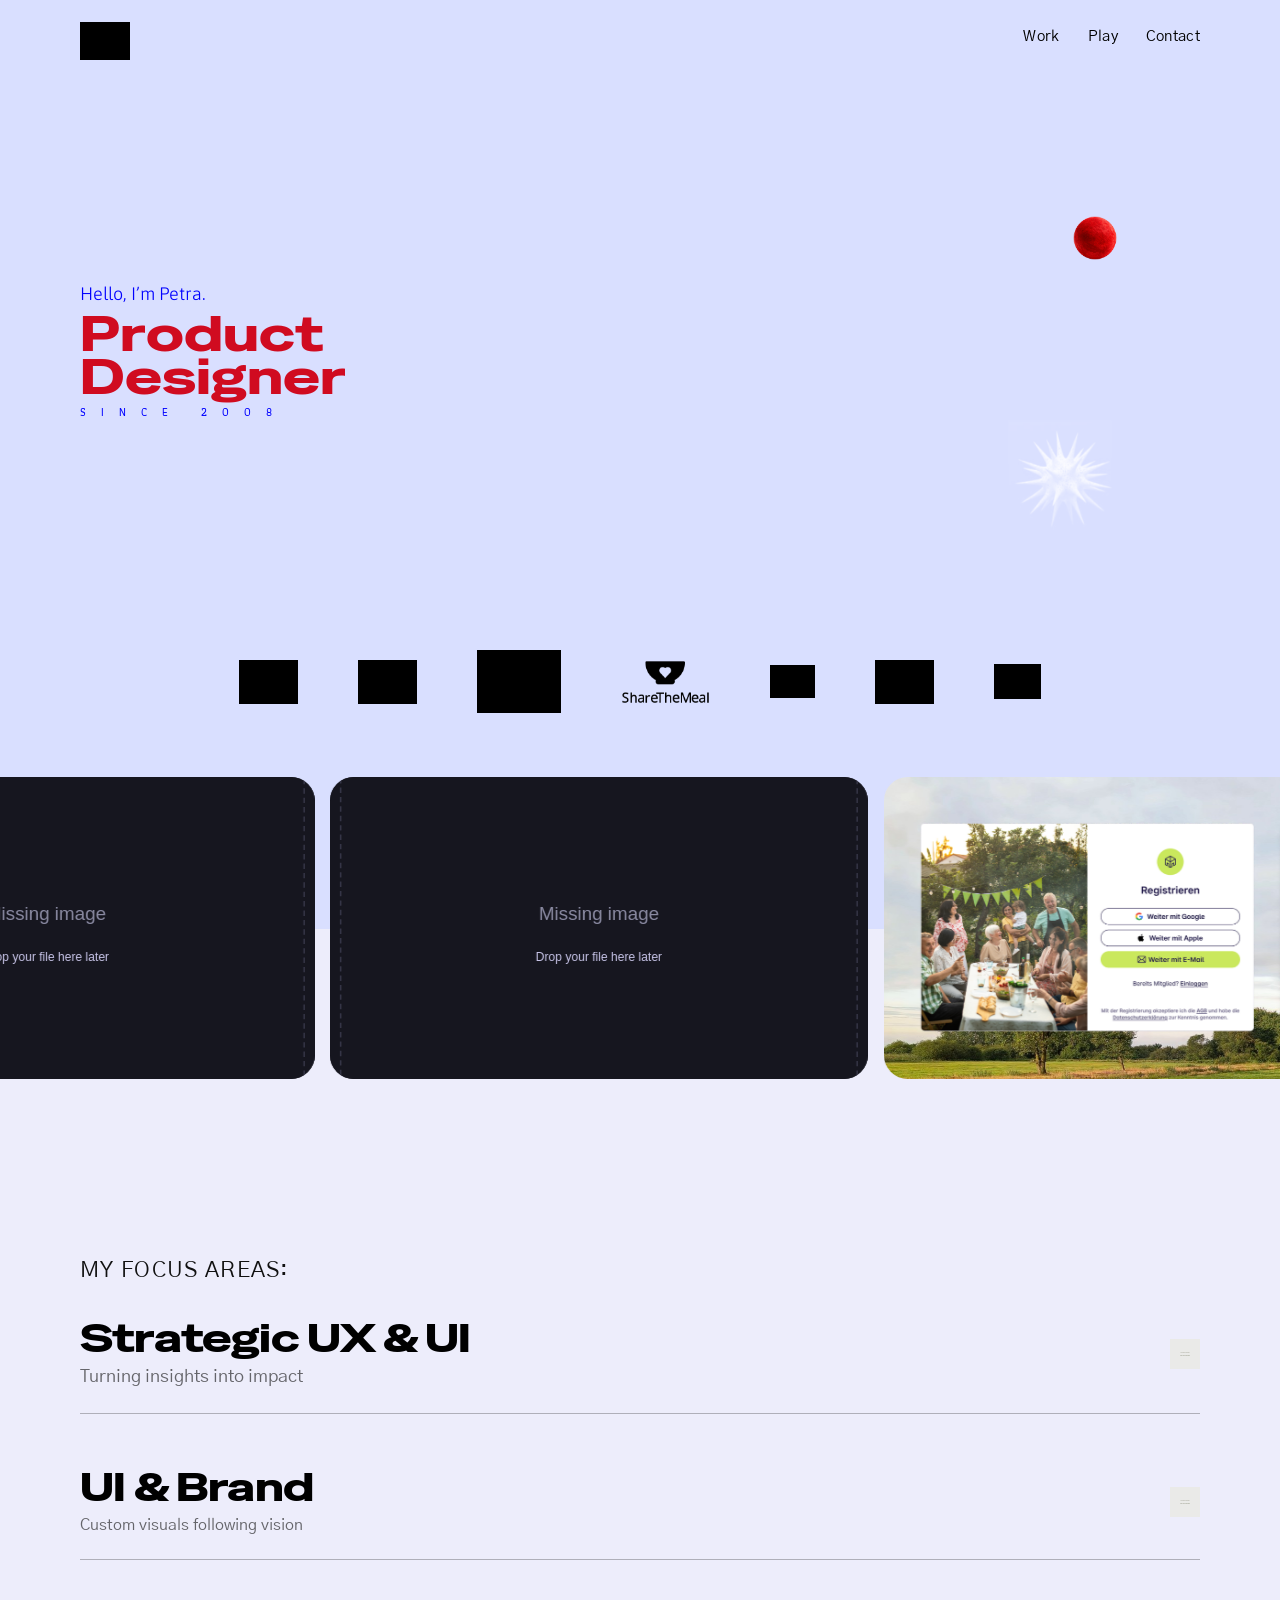
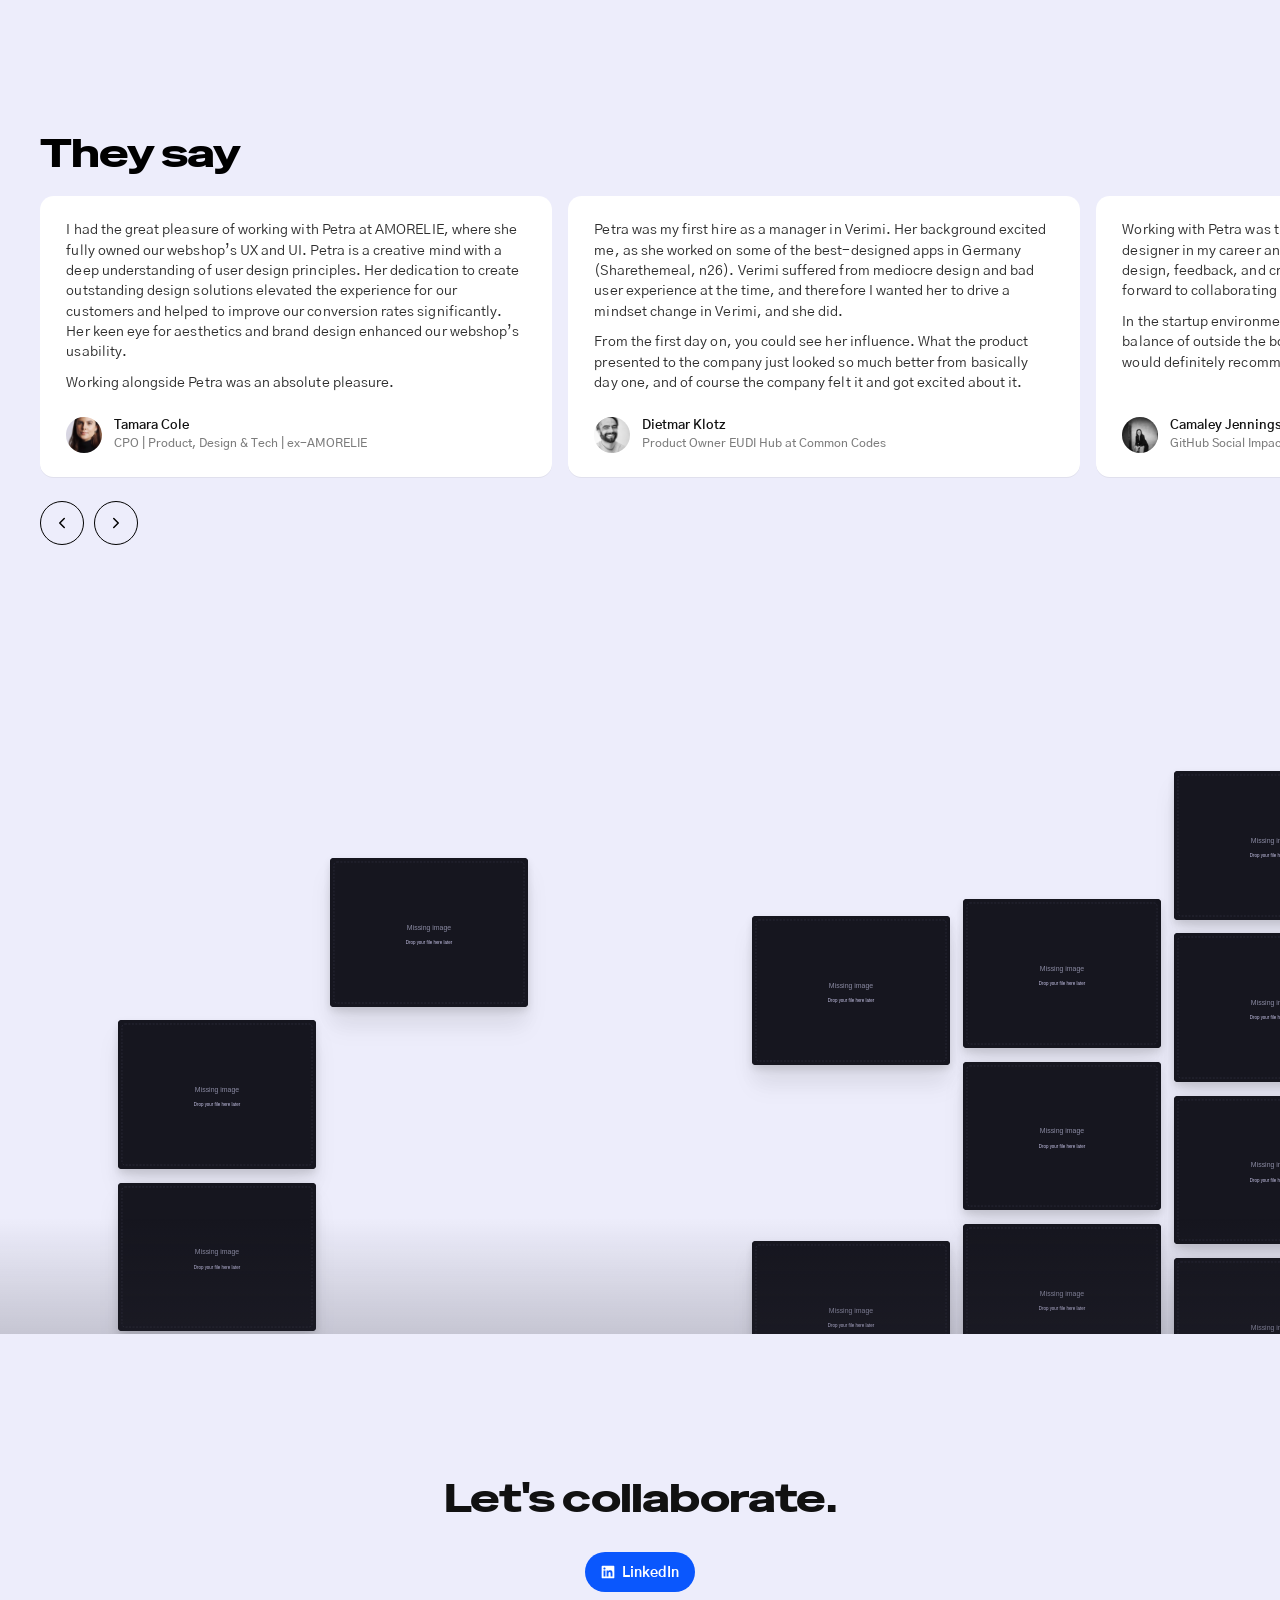
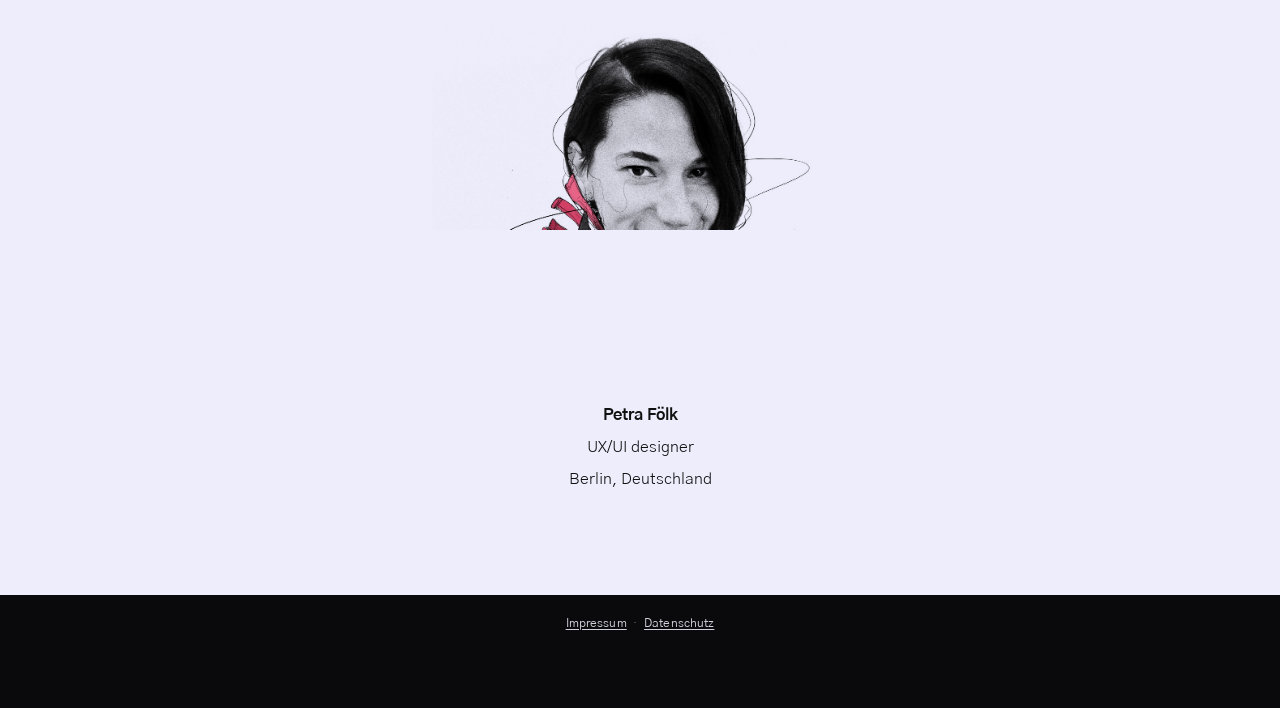
==== commit 3ca77cd9: "Publish portfolio" ====
--- a/index.html
+++ b/index.html
@@ -46,8 +46,8 @@
     />
     <link rel="stylesheet" href="/webflow.css" />
     <style>.companies-section{z-index:2;text-align:center;box-sizing:border-box;width:100%;max-width:none;padding:2.5rem 0 3.5rem;position:relative}.companies-logos{box-sizing:border-box;flex-wrap:wrap;justify-content:center;align-items:center;gap:1.75rem calc(2.25rem + 24px);width:100%;max-width:none;margin:0;padding:0 clamp(1rem,3vw,2rem);display:flex}@keyframes companies-logo-in{0%{opacity:0;transform:translate(-36px)}to{opacity:1;transform:translate(0,0)}}.companies-logo{object-fit:contain;opacity:0;flex:none;width:auto;max-width:140px;height:44px;animation:.7s cubic-bezier(.22,1,.36,1) forwards companies-logo-in;display:block}.companies-logo:first-child{animation-delay:0s}.companies-logo:nth-child(2){animation-delay:.14s}.companies-logo:nth-child(3){animation-delay:.28s}.companies-logo:nth-child(4){animation-delay:.42s}.companies-logo:nth-child(5){animation-delay:.56s}.companies-logo:nth-child(6){animation-delay:.7s}.companies-logo:nth-child(7){animation-delay:.84s}.companies-logo[alt=verimi]{height:35.2px}.companies-logo[alt=gitti]{height:33.792px}.companies-logo[alt="World Food Programme"]{height:63.36px}@media (prefers-reduced-motion:reduce){.companies-logo{opacity:1;animation:none;transform:none}}.hero-line-1{display:inline-block;position:relative}.location-pill{--lp-w0:3.2em;--lp-w1:3.5em;--lp-w2:4.8em;--lp-text:1.05em;--lp-stride:2.6em;color:#04141a;letter-spacing:.04em;white-space:nowrap;transform-origin:50%;pointer-events:none;background:0 0;border-radius:0;justify-content:center;align-items:center;margin:0;padding:0;font-family:Poppins,sans-serif;font-size:.42em;font-weight:600;line-height:1;display:inline-flex;position:absolute;top:50%;left:calc(100% + .28em);overflow:visible;transform:translateY(-55%)rotate(-10deg)}.location-pill__viewport{box-sizing:content-box;height:var(--lp-text);width:var(--lp-w0);isolation:isolate;will-change:width;background:#2ee6d6;border-radius:999px;padding:.32em .7em;animation:5.4s linear infinite location-width;display:block;overflow:hidden}.location-pill__track{will-change:transform;flex-direction:column;align-items:center;width:100%;animation:5.4s cubic-bezier(.22,1,.36,1) infinite location-slot;display:flex}.location-pill__item{height:var(--lp-stride);flex:0 0 var(--lp-stride);white-space:nowrap;width:max-content;max-width:none;line-height:var(--lp-text);justify-content:center;align-items:flex-start;display:flex;overflow:hidden}@keyframes location-slot{0%,26%{transform:translateY(0)}32%,58%{transform:translateY(-25%)}64%,90%{transform:translateY(-50%)}to{transform:translateY(-75%)}}@keyframes location-width{0%,27%{width:var(--lp-w0)}28%{width:var(--lp-w0);animation-timing-function:cubic-bezier(.34,1.56,.64,1)}31%,59%{width:var(--lp-w1)}60%{width:var(--lp-w1);animation-timing-function:cubic-bezier(.34,1.56,.64,1)}63%,91%{width:var(--lp-w2)}92%{width:var(--lp-w2);animation-timing-function:cubic-bezier(.34,1.56,.64,1)}97%,to{width:var(--lp-w0)}}@media (prefers-reduced-motion:reduce){.location-pill__track,.location-pill__viewport{animation:none}.location-pill__viewport{width:var(--lp-w0)}.location-pill__item:not(:first-child){display:none}}</style>
-    <script type="module" crossorigin src="/assets/index-Uomk9CBv.js"></script>
-    <link rel="stylesheet" crossorigin href="/assets/index-BW_jz4LZ.css">
+    <script type="module" crossorigin src="/assets/index-EbTa-HWO.js"></script>
+    <link rel="stylesheet" crossorigin href="/assets/index-C9OkO7iP.css">
   </head>
   <body class="body-2">
     <div id="root"></div>
--- a/assets/index-C9OkO7iP.css
+++ b/assets/index-C9OkO7iP.css
@@ -0,0 +1 @@
+html{scroll-behavior:smooth;overflow-x:clip}body{background:var(--theme-bg);color:var(--theme-ink);font-family:var(--font-body);-webkit-font-smoothing:antialiased;max-width:100%;margin:0;overflow-x:clip}#root{max-width:100%;min-height:100vh;overflow-x:clip}:root{--page-max:1200px;--page-gutter:clamp(1rem, 4vw, 2.5rem);--page-width:min(var(--page-max), calc(100% - 2 * var(--page-gutter)));--case-study-max:940px;--case-section-space:5rem;--chrome-inset-right:max(var(--page-gutter), calc((100vw - var(--page-max)) / 2));--bp-phone:767px;--bp-tablet:991px;--theme-bg:#ededfb;--theme-ink:#111;--theme-ink-muted:#111111a6;--theme-ink-strong:#000;--theme-bright:#111;--theme-surface:#fff;--theme-surface-muted:#1111110f;--theme-border:#1111112e;--case-body:#111;--case-body-muted:#111111a6;--case-body-strong:#000;--bright:#111;--font-body:"Gothic A1", sans-serif;--font-title:"Special Gothic Expanded One", "Gothic A1", sans-serif;--accent-blue:#3d63ff;--color-primary:#0a57fd;--callout-fill:color-mix(in srgb, var(--color-primary) 12%, #fff);--callout-border:var(--color-primary);--callout-ink:#0a1f4d}html[data-theme=dark]{--theme-bg:#000;--theme-ink:#cac7eb;--theme-ink-muted:#cac7ebb8;--theme-ink-strong:#fff;--theme-bright:#cac7eb;--theme-surface:#12121a;--theme-surface-muted:#ffffff0f;--theme-border:#cac7eb38;--case-body:#cac7eb;--case-body-muted:#cac7ebb8;--case-body-strong:#fff;--bright:#cac7eb}@media screen and (width<=991px){:root{--page-gutter:1.25rem}}@media screen and (width<=479px){:root{--page-gutter:1rem}}.portfolio-shell{max-width:100%;overflow-x:clip}.portfolio-shell .nav__container,.portfolio-shell .main-wrapper,.portfolio-shell .w-container{box-sizing:border-box;max-width:var(--page-width)!important;width:100%!important}.portfolio-shell .main-wrapper{margin-inline:auto}.portfolio-shell .text-content,.portfolio-shell .div-block-134,.portfolio-shell .container-23,.portfolio-shell .w-layout-blockcontainer.container-23,.portfolio-shell .projet-acordeon,.portfolio-shell .link-block-12,.portfolio-shell .w-layout-blockcontainer{box-sizing:border-box;width:100%!important;max-width:100%!important;margin-left:0!important;margin-right:0!important}.portfolio-shell .nav.w-nav{pointer-events:none;-webkit-backdrop-filter:none;backdrop-filter:none;transition:background-color .22s,-webkit-backdrop-filter .22s,backdrop-filter .22s;padding-top:22px!important;padding-bottom:12px!important;padding-left:var(--page-gutter)!important;padding-right:var(--page-gutter)!important;box-sizing:border-box!important;background:0 0!important;margin:0!important;top:0!important;left:0!important;right:0!important}.portfolio-shell .nav.w-nav.is-scrolled{background:#000!important}html[data-theme=light] .portfolio-shell .nav.w-nav{background:0 0!important}html[data-theme=light] .portfolio-shell .nav.w-nav.is-scrolled,html[data-theme=light] .portfolio-shell--case-study .nav.w-nav.is-scrolled,html[data-theme=light] .portfolio-shell--mp-vivid .nav.w-nav.is-scrolled{-webkit-backdrop-filter:blur(18px);backdrop-filter:blur(18px);background:#ededfbb8!important}html[data-theme=light] .portfolio-shell--case-study .nav.w-nav:not(.is-scrolled),html[data-theme=light] .portfolio-shell--mp-vivid .nav.w-nav:not(.is-scrolled){background:0 0!important}html[data-theme=light] .portfolio-shell .nav .nav__link,html[data-theme=light] .portfolio-shell .nav .nav__link-div,html[data-theme=light] .portfolio-shell .nav .nav__link-div.w--current,html[data-theme=light] .portfolio-shell .nav .nav__link-div.nav__link-div--black.w--current,html[data-theme=light] .portfolio-shell .nav .nav__link-div[aria-current=page],html[data-theme=light] .portfolio-shell .nav .nav__link-div.w--current .nav__link,html[data-theme=light] .portfolio-shell .nav .nav__link-div[aria-current=page] .nav__link{color:#000!important;-webkit-text-fill-color:#000!important}html[data-theme=light] .portfolio-shell .nav .nav__link-div:hover,html[data-theme=light] .portfolio-shell .nav .nav__link-div:hover .nav__link{opacity:.72;color:#000!important;-webkit-text-fill-color:#000!important}html[data-theme=light] .portfolio-shell .nav .nav__link-div.w--current,html[data-theme=light] .portfolio-shell .nav .nav__link-div[aria-current=page]{opacity:1;border-bottom-color:#000!important}html[data-theme=light] .portfolio-shell .nav .w-nav-brand .image-8{filter:brightness(0)}.portfolio-shell .nav.w-nav .w-nav-brand,.portfolio-shell .nav.w-nav .nav-menu,.portfolio-shell .nav.w-nav .nav__link-div{pointer-events:auto}.portfolio-shell .nav .nav__mobilebutton,.portfolio-shell .nav .w-nav-button{display:none!important}.portfolio-shell .nav .nav-menu.w-nav-menu{flex-wrap:nowrap;flex:none;justify-content:flex-end;align-items:center;gap:clamp(.85rem,2.5vw,1.75rem);float:none!important;box-shadow:none!important;background:0 0!important;height:auto!important;margin:0!important;padding:0!important;display:flex!important;position:relative!important;overflow:visible!important}.portfolio-shell .nav .nav__link-div{background:0 0!important;margin:0!important;padding:0!important}.portfolio-shell .nav .nav__container{justify-content:space-between;align-items:center;gap:1rem;width:100%!important;max-width:var(--page-width)!important;box-sizing:border-box!important;margin-inline:auto!important;padding:0!important;display:flex!important}.portfolio-shell .nav .nav__container:before,.portfolio-shell .nav .nav__container:after{content:none!important;display:none!important}.portfolio-shell .nav .w-nav-brand{flex:none;order:0;justify-content:flex-start;align-items:center;translate:none;float:none!important;margin:0!important;padding:0!important;display:flex!important;position:relative!important;top:auto!important;left:0!important}.portfolio-shell .nav .w-nav-brand .image-8{object-fit:contain!important;width:50px!important;max-width:50px!important;height:auto!important;padding:0!important;display:block!important}.portfolio-shell .nav .nav-menu.w-nav-menu{order:1;margin-left:auto!important}.portfolio-shell .hero-menu{display:none!important}.portfolio-shell .nav .nav__link{font-family:var(--font-body);letter-spacing:.02em;font-size:.9375rem;font-weight:400;color:#cac7eb!important;-webkit-text-fill-color:#cac7eb!important;border-bottom:none!important;text-decoration:none!important}.portfolio-shell .nav .nav__link-div{border-bottom:2px solid #0000;padding-bottom:2px;transition:color .2s,border-color .2s;color:#cac7eb!important;-webkit-text-fill-color:#cac7eb!important;text-decoration:none!important}.portfolio-shell .nav .nav__link-div:hover,.portfolio-shell .nav .nav__link-div:hover .nav__link{color:#e8e6f6!important;-webkit-text-fill-color:#e8e6f6!important}.portfolio-shell .nav .nav__link-div.w--current,.portfolio-shell .nav .nav__link-div.nav__link-div--black.w--current,.portfolio-shell .nav .nav__link-div.nav__link-div--black.nav__link-div--space.w--current,.portfolio-shell .nav .nav__link-div[aria-current=page]{color:#cac7eb!important;-webkit-text-fill-color:#cac7eb!important;background:0 0!important;border-bottom:2px solid #cac7eb!important;font-weight:400!important}.portfolio-shell .nav .nav__link-div.w--current .nav__link,.portfolio-shell .nav .nav__link-div[aria-current=page] .nav__link{color:#cac7eb!important;-webkit-text-fill-color:#cac7eb!important;text-decoration:none!important}#Work,#Contact{scroll-margin-top:96px}#Contact.about-section,#Contact.about-section+.footer{content-visibility:visible;contain-intrinsic-size:auto}.main-accordion.hero-padding .text-content,.main-accordion.hero-padding .image-113,.main-accordion.hero-padding .image-117{opacity:1!important}.main-accordion.hero-padding{isolation:isolate;box-sizing:border-box;max-width:100%;position:relative;overflow:clip visible;padding-left:var(--page-gutter)!important;padding-right:var(--page-gutter)!important}.hero-menu{z-index:6;width:var(--page-width);max-width:var(--page-width);box-sizing:border-box;pointer-events:auto;justify-content:flex-end;align-items:center;gap:clamp(.85rem,2.5vw,1.75rem);display:flex;position:absolute;top:calc(1.35rem + 16px);left:50%;translate:-50%}.hero-menu__link{pointer-events:auto;color:#ffffffe0;font-family:var(--font-body);letter-spacing:.02em;cursor:pointer;font-size:.9375rem;font-weight:400;line-height:1;text-decoration:none;transition:color .2s,opacity .2s}.hero-menu__link:hover{color:#fff}@media screen and (width<=991px){.portfolio-shell .nav .nav__link-div{border-top:none!important}}@media screen and (width<=479px){.portfolio-shell .nav .nav__link{font-size:.875rem}.portfolio-shell .nav .nav-menu.w-nav-menu{gap:1.1rem}}.hero-stars{z-index:0;pointer-events:none;width:100%;height:auto;position:absolute;top:0;left:0;right:0}.main-accordion.hero-padding .section-12{z-index:1;width:100%;max-width:var(--page-width);box-sizing:border-box;margin-inline:auto;position:relative;overflow:visible}.main-accordion.hero-padding .nav,.main-accordion.hero-padding .companies-section,.main-accordion.hero-padding .work-marquee{z-index:1;position:relative}.main-accordion.hero-padding .text-content{text-align:center;box-sizing:border-box;width:100%;max-width:100%;overflow:visible;will-change:auto!important;margin-inline:auto!important}.main-accordion.hero-padding .div-block-133{flex-direction:column;justify-content:center;align-items:center;gap:12px;width:auto;max-width:100%;margin-inline:auto;display:flex}.main-accordion.hero-padding h1.h2{width:100%;overflow:visible;text-align:center!important;line-height:0!important}.main-accordion.hero-padding .text-span-8{padding-bottom:.05em;box-sizing:border-box;max-width:100%;padding-inline:3.6em;display:inline-block;overflow:visible;text-align:center!important;font-size:clamp(1.2rem,.55rem + 2.6vw,2.5rem)!important;line-height:1.25!important}.main-accordion.hero-padding .image-117{width:min(321px,72vw);max-width:100%;height:auto;margin-inline:auto;display:block}.main-accordion.hero-padding .div-block-134{box-sizing:border-box;top:-5.5rem;width:100%!important;max-width:100%!important}.image-113{object-fit:cover;border-radius:50%}img[data-fallback-applied="1"]{object-fit:cover;background:#16161f}.about-section,.footer,.contact-form{content-visibility:auto;contain-intrinsic-size:1px 800px}.about-cta{justify-content:center;margin-top:10px;margin-bottom:10px;display:flex}.btn-cta{box-sizing:border-box;background:var(--color-primary);height:2.5rem;font-family:var(--font-body);white-space:nowrap;border-radius:9999px;justify-content:center;align-items:center;gap:.45em;padding:0 1.15em;font-size:14px;font-weight:700;line-height:14px;transition:filter .15s,transform .15s;display:inline-flex;color:#fff!important;-webkit-text-fill-color:#fff!important;text-decoration:none!important}.btn-cta:hover,.btn-cta:focus-visible{filter:brightness(1.08);outline:none;color:#fff!important;-webkit-text-fill-color:#fff!important}.btn-cta:focus-visible{box-shadow:0 0 0 2px var(--theme-bg), 0 0 0 4px var(--color-primary)}.btn-cta__icon{color:#fff;fill:currentColor;flex-shrink:0;width:14px;height:14px;margin:0;display:block}.btn-cta__icon path{fill:currentColor}.btn-cta__label{line-height:14px;display:inline-block;transform:translateY(1px)}.about-portrait{justify-content:center;width:100%;margin-top:2rem;margin-bottom:0;display:flex}.about-portrait__img{object-fit:contain;mix-blend-mode:multiply;width:min(100%,416px);height:auto;display:block}@media screen and (width<=767px){.about-portrait__img{width:70%;max-width:70%}}.portfolio-shell .link-block-12{justify-content:center;align-items:center;width:100%!important;max-width:100%!important;margin-inline:0!important;display:flex!important;overflow:visible!important}.portfolio-shell .container-23,.portfolio-shell .w-layout-blockcontainer.container-23{padding-top:40px;justify-content:center!important;align-items:center!important;gap:40px!important;width:fit-content!important;max-width:100%!important;margin-inline:auto!important;display:flex!important;overflow:visible!important}.portfolio-shell .main-wrapper{overflow:visible!important}.portfolio-shell .main-accordion:not(.hero-padding){box-sizing:border-box;max-width:100%;padding-left:var(--page-gutter)!important;padding-right:var(--page-gutter)!important;overflow:visible!important}.portfolio-shell .main-accordion:not(.hero-padding) .main-wrapper{margin-inline:auto;max-width:var(--page-width)!important;width:100%!important}.portfolio-shell .main-accordion:not(.hero-padding) .section-12{margin-inline:auto;align-items:stretch!important;width:100%!important;max-width:100%!important;margin-top:0!important;padding-top:0!important}.phone-mockup.image-115{isolation:isolate;box-sizing:content-box;flex:0 0 240px;justify-content:center;align-items:flex-start;width:240px;max-width:240px;margin-top:0;padding-top:0;padding-bottom:72px;display:flex;position:relative;overflow:visible}.phone-mockup__star{z-index:0;pointer-events:none;mix-blend-mode:normal;opacity:1;-webkit-user-select:none;user-select:none;background:0 0;width:170%;max-width:none;height:auto;position:absolute;inset:auto -42% -8% auto;translate:none}.phone-mockup__frame{z-index:1;box-sizing:border-box;background:#2b2b30;border-radius:32px;width:100%;max-width:240px;padding:12px 10px 14px;position:relative;box-shadow:inset 0 0 0 1px #3d3d44,0 12px 32px #00000073}.phone-mockup__speaker{background:#1a1a1e;border-radius:999px;width:30%;height:5px;margin:2px auto 10px}.phone-mockup__video{aspect-ratio:390/804;object-fit:contain;background:#0d0d10;border-radius:20px;width:100%;height:auto;display:block}@media screen and (width<=767px){.phone-mockup.image-115{margin-inline:auto;flex-basis:154px;width:154px;max-width:154px;margin-top:0;padding-top:0;padding-bottom:48px}.phone-mockup__star{width:165%;bottom:-6%;right:-38%;translate:none}.phone-mockup__frame{border-radius:22px;max-width:154px;padding:8px 7px 10px;box-shadow:inset 0 0 0 1px #3d3d44,0 8px 22px #00000073}.phone-mockup__speaker{height:3.5px;margin:1px auto 7px}.phone-mockup__video{border-radius:14px}.portfolio-shell .container-23,.portfolio-shell .w-layout-blockcontainer.container-23,.portfolio-shell .link-block-12{flex-direction:column;width:100%!important;max-width:100%!important;overflow-x:clip!important}}.portfolio-shell .container-24,.portfolio-shell .w-layout-blockcontainer.container-24{flex:0 400px;position:relative;width:auto!important;max-width:400px!important;padding-left:0!important;overflow:visible!important}.portfolio-shell .container-25{text-align:left;padding-top:20px;display:block}.portfolio-shell .appstore-badge-link{line-height:0;transition:opacity .2s;display:inline-block}.portfolio-shell .appstore-badge-link:hover{opacity:.85}.portfolio-shell .image-116{width:150px;height:auto;display:block}.companies-section{z-index:2;text-align:center;box-sizing:border-box;width:100%;max-width:none;padding:2.5rem 0 3.5rem;position:relative}.companies-logos__break{display:none}.companies-logos{box-sizing:border-box;flex-wrap:wrap;justify-content:center;align-items:center;gap:1.75rem calc(2.25rem + 24px);width:100%;max-width:none;margin:0;padding:0 clamp(1rem,3vw,2rem);display:flex}@keyframes companies-logo-in{0%{opacity:0;transform:translate(-36px)}to{opacity:1;transform:translate(0,0)}}.companies-logo{object-fit:contain;opacity:0;flex:none;width:auto;max-width:140px;height:44px;display:block}html[data-theme=light] .portfolio-shell--home.is-hero-in .companies-logo:first-of-type{animation-delay:.2s}html[data-theme=light] .portfolio-shell--home.is-hero-in .companies-logo:nth-of-type(2){animation-delay:.24s}html[data-theme=light] .portfolio-shell--home.is-hero-in .companies-logo:nth-of-type(3){animation-delay:.28s}html[data-theme=light] .portfolio-shell--home.is-hero-in .companies-logo:nth-of-type(4){animation-delay:.32s}html[data-theme=light] .portfolio-shell--home.is-hero-in .companies-logo:nth-of-type(5){animation-delay:.36s}html[data-theme=light] .portfolio-shell--home.is-hero-in .companies-logo:nth-of-type(6){animation-delay:.4s}html[data-theme=light] .portfolio-shell--home.is-hero-in .companies-logo:nth-of-type(7){animation-delay:.44s}.companies-logo[alt=verimi]{height:35.2px}.companies-logo[alt=gitti]{height:33.792px}.companies-logo[alt="World Food Programme"]{height:63.36px}@media (prefers-reduced-motion:reduce){.companies-logo{opacity:1;animation:none;transform:none}}.work-marquee{--marquee-scale-pad:calc(min(42vw, 560px) * .045 / 2 + 2px);z-index:2;width:calc(100% + 2 * var(--page-gutter));max-width:none;margin-left:calc(-1 * var(--page-gutter));margin-right:calc(-1 * var(--page-gutter));box-sizing:border-box;cursor:grab;touch-action:pan-y;-webkit-user-select:none;user-select:none;padding:calc(.5rem + 80px) 0 3.5rem;position:relative;overflow:hidden}.work-marquee.is-dragging{cursor:grabbing}.work-marquee.is-dragging .work-marquee__card{transition:none}.work-marquee__viewport{width:100%;padding-block:12px;padding-inline:var(--marquee-scale-pad);box-sizing:border-box;margin-block:-12px;overflow:hidden}.work-marquee__track{will-change:transform;width:max-content;animation:none;display:flex}.work-marquee--interactive .work-marquee__track{animation:none}.work-marquee__set{gap:var(--marquee-gap,16px);padding-right:var(--marquee-gap,16px);display:flex}.work-marquee__card{--card-w:min(42vw, 560px);--hover-scale:1.045;width:var(--card-w);aspect-ratio:16/9;transform-origin:50%;will-change:transform;cursor:pointer;background:#14141a;border-radius:24px;flex:none;margin-inline:0;transition:transform .35s cubic-bezier(.22,1,.36,1),margin-inline .35s cubic-bezier(.22,1,.36,1);overflow:hidden;transform:scale(1)}.work-marquee__card:hover{transform:scale(var(--hover-scale));margin-inline:calc(var(--card-w) * (var(--hover-scale) - 1) / 2)}.work-marquee.is-dragging .work-marquee__card:hover{margin-inline:0;transform:scale(1)}.work-marquee__card img{object-fit:cover;pointer-events:none;width:100%;height:100%;display:block}.work-marquee__card--contain{background:url(/assets/case-studies/nebenan-registration/card-bg.jpg?v=3) 50%/cover no-repeat;justify-content:center;align-items:center;display:flex}.work-marquee__card--contain img{object-fit:contain;object-position:center;width:87.5%;height:87.5%}@keyframes work-marquee-scroll{0%{transform:translate(0,0)}to{transform:translate(-50%)}}@media (width<=767px){.work-marquee{--marquee-gap:12px;--marquee-scale-pad:0px;cursor:grab;touch-action:pan-y;padding-top:.75rem;padding-bottom:1.25rem;container-type:inline-size}.work-marquee__card{--card-w:calc((100cqi - 2 * var(--marquee-gap)) / 1.3);border-radius:16px}.work-marquee__card:hover,.work-marquee.is-dragging .work-marquee__card:hover{margin-inline:0;transform:none}.work-marquee__viewport{margin-block:-6px;padding-block:6px}.work-marquee__track{animation-duration:60s}.work-marquee--scroll-driven{height:calc(var(--story-cards,6) * 65vh);min-height:calc(var(--story-cards,6) * 420px);cursor:default;margin-bottom:1.5rem;padding:0;overflow:visible}.work-marquee--scroll-driven .work-marquee__set[aria-hidden=true]{display:none}.work-marquee--scroll-driven{touch-action:pan-y;overscroll-behavior-y:contain}.work-marquee--scroll-driven .work-marquee__pin{touch-action:pan-y;overscroll-behavior:none;box-sizing:border-box;align-items:center;height:min(70vh,520px);padding-block:.5rem;display:flex;position:sticky;top:max(4.5rem,12vh);overflow:hidden}.work-marquee--scroll-driven .work-marquee__viewport{touch-action:pan-y;overscroll-behavior:none;width:100%;padding-block:20px;padding-inline:var(--marquee-scale-pad);margin:0;overflow:hidden}.work-marquee--scroll-driven .work-marquee__track,.work-marquee--scroll-driven .work-marquee__set{touch-action:pan-y}.work-marquee--scroll-driven .work-marquee__track{will-change:transform;animation:none}.work-marquee--scroll-driven .work-marquee__set{padding-right:0}.work-marquee--scroll-driven .work-marquee__card{--open:0;transform:scale(calc(.86 + .14 * var(--open)));opacity:calc(.4 + .6 * var(--open));filter:saturate(calc(.75 + .25 * var(--open)));margin-inline:0;transition:none}.work-marquee--scroll-driven .work-marquee__card:hover{transform:scale(calc(.86 + .14 * var(--open)));margin-inline:0}.work-marquee--scroll-driven .work-marquee__card.is-active{cursor:pointer}.work-marquee--scroll-driven .work-marquee__card:not(.is-active){cursor:default}}@media (prefers-reduced-motion:reduce){.work-marquee__track{animation:none}.work-marquee:not(.work-marquee--interactive):not(.work-marquee--scroll-driven) .work-marquee__viewport{-webkit-overflow-scrolling:touch;overflow-x:auto}.work-marquee--scroll-driven{height:auto!important;min-height:0!important}.work-marquee--scroll-driven .work-marquee__pin{height:auto;position:relative;top:auto}.work-marquee--scroll-driven .work-marquee__card{opacity:1;filter:none;transform:none}}.hero-line-1{white-space:nowrap;text-align:center;max-width:none;display:inline-block;position:relative}.hero-dust-text{cursor:default;position:relative;overflow:visible}.hero-dust-text .dust-letter{white-space:pre;vertical-align:baseline;transition:opacity var(--dust-dur,.45s) var(--dust-delay,0s) cubic-bezier(.22, 1, .36, 1), filter var(--dust-dur,.4s) var(--dust-delay,0s) ease, transform var(--dust-dur,.45s) var(--dust-delay,0s) cubic-bezier(.22, 1, .36, 1);transform-origin:50% 70%;display:inline-block;position:relative}.hero-dust-text .dust-letter.is-dust{opacity:.02;filter:blur(.85px);transform:scale(.9)}.hero-dust-text .dust-space{white-space:pre}.hero-dust-text .dust-bit{left:var(--x);top:var(--y);width:var(--s,1.2px);height:var(--s,1.2px);pointer-events:none;will-change:transform, opacity;animation:hero-dust-fly var(--dur,.7s) var(--delay,0s) cubic-bezier(.15, .75, .25, 1) forwards;border-radius:50%;margin:0;position:absolute;box-shadow:0 0 .6px}@keyframes hero-dust-fly{0%{opacity:1;transform:translate(0)scale(1.15)}20%{opacity:1}to{transform:translate(var(--dx), var(--dy)) scale(.1);opacity:0}}@media (prefers-reduced-motion:reduce){.hero-dust-text .dust-letter.is-dust{opacity:1;filter:none;transform:none}.hero-dust-text .dust-bit{display:none}}.location-pill{--lp-w0:3.2em;--lp-w1:3.5em;--lp-w2:4.8em;--lp-text:1.05em;--lp-stride:2.6em;color:#04141a;font-family:var(--font-body);letter-spacing:.04em;white-space:nowrap;transform-origin:50%;pointer-events:none;background:0 0;border-radius:0;justify-content:center;align-items:center;margin:0;padding:0;font-size:.42em;font-weight:600;line-height:1;display:inline-flex;position:absolute;top:50%;left:calc(100% + .28em);overflow:visible;transform:translateY(-55%)rotate(-10deg)}.location-pill__viewport{box-sizing:content-box;height:var(--lp-text);width:var(--lp-w0);isolation:isolate;will-change:width;background:#2ee6d6;border-radius:999px;padding:.32em .7em;animation:5.4s linear infinite location-width;display:block;overflow:hidden}.location-pill__track{will-change:transform;flex-direction:column;align-items:center;width:100%;animation:5.4s cubic-bezier(.22,1,.36,1) infinite location-slot;display:flex}.location-pill__item{height:var(--lp-stride);flex:0 0 var(--lp-stride);white-space:nowrap;width:max-content;max-width:none;line-height:var(--lp-text);justify-content:center;align-items:flex-start;display:flex;overflow:hidden}@keyframes location-slot{0%,26%{transform:translateY(0)}32%,58%{transform:translateY(-25%)}64%,90%{transform:translateY(-50%)}to{transform:translateY(-75%)}}@keyframes location-width{0%,27%{width:var(--lp-w0)}28%{width:var(--lp-w0);animation-timing-function:cubic-bezier(.34,1.56,.64,1)}31%,59%{width:var(--lp-w1)}60%{width:var(--lp-w1);animation-timing-function:cubic-bezier(.34,1.56,.64,1)}63%,91%{width:var(--lp-w2)}92%{width:var(--lp-w2);animation-timing-function:cubic-bezier(.34,1.56,.64,1)}97%,to{width:var(--lp-w0)}}@media (prefers-reduced-motion:reduce){.location-pill__track,.location-pill__viewport{animation:none}.location-pill__viewport{width:var(--lp-w0)}.location-pill__item:not(:first-child){display:none}}@media screen and (width<=991px){.main-accordion.hero-padding{margin-bottom:4.5rem;padding-top:4.5rem!important}.main-accordion.hero-padding .image-117{width:min(260px,48vw)}.main-accordion.hero-padding .div-block-134{top:-3.75rem}.main-accordion.hero-padding .text-span-8{padding-inline:clamp(2.2em,10vw,3.8em)}.companies-section{padding:1.75rem 0 2.25rem}.companies-logos{flex-wrap:nowrap;gap:.65rem 2rem;padding:0}.companies-logo{max-width:88px;height:26px}.companies-logo[alt=verimi]{height:20.8px}.companies-logo[alt=gitti]{height:19.968px}.companies-logo[alt="World Food Programme"]{height:37.44px}.work-marquee:not(.work-marquee--scroll-driven){padding-top:calc(.5rem + 48px);padding-bottom:2.5rem}.portfolio-shell .decks{max-width:100%;overflow-x:clip}}.portfolio-shell .decks{min-height:32rem;height:85vh!important;padding-top:4.5rem!important;overflow:hidden!important}.portfolio-shell .decks .headline_overview{margin-top:40px}.portfolio-shell .decks .headline_overview .h2-center{margin-bottom:.15em}.portfolio-shell .decks .headline_overview .about-text{margin-top:0;margin-bottom:.35rem}.portfolio-shell .decks__wrapper{justify-content:center;align-items:flex-start;width:120vw!important;max-width:none!important}.portfolio-shell .decks__wrapper>.decks__grid{align-self:flex-start}@media screen and (width<=991px){.portfolio-shell .decks{min-height:13rem;height:42vh!important;padding-top:2.25rem!important}}@media screen and (width<=767px){.portfolio-shell .decks{min-height:11rem;height:34vh!important;padding-top:1.5rem!important}.portfolio-shell .decks__wrapper{width:180vw!important}.main-accordion.hero-padding{margin-bottom:3rem;padding-top:3.75rem!important;padding-bottom:0!important}.main-accordion.hero-padding .section-12{padding-top:0;padding-bottom:0}.main-accordion.hero-padding .image-117{width:min(200px,52vw)}.main-accordion.hero-padding .div-block-134{top:-2.75rem}.main-accordion.hero-padding .text-span-8{padding-inline:2.8em;font-size:clamp(1.05rem,.7rem + 3.2vw,1.65rem)!important;line-height:1.3!important}.location-pill{font-size:.4em;left:calc(100% + .18em)}.main-accordion.hero-padding .heading-8.hero-paragraph.belowhero{margin-top:.75rem;padding-inline:.25rem;font-size:clamp(.8rem,2.8vw,.95rem)!important;line-height:1.45!important}.companies-section{padding:1.25rem 0 1.75rem}.companies-logos{flex-wrap:wrap;gap:0 1rem;position:relative;top:-16px}.companies-logos__break{flex:0 0 100%;width:100%;height:0;margin:0;padding:0;display:block}.companies-logo:nth-child(-n+3){margin-bottom:.85rem}.companies-logo{max-width:86px;height:26px}.companies-logo[alt=verimi]{height:20.8px}.companies-logo[alt=gitti]{height:19.968px}.companies-logo[alt="World Food Programme"]{height:37.44px}.work-marquee:not(.work-marquee--scroll-driven){padding-top:.75rem;padding-bottom:1.25rem}.portfolio-shell img.image_fullwith_mobile,.portfolio-shell .image_fullwith_mobile{width:100%!important;max-width:100%!important;margin-left:0!important;left:auto!important}}@media screen and (width<=991px){.portfolio-shell .main-accordion,.portfolio-shell .main-accordion.hero-padding{box-sizing:border-box;padding-left:var(--page-gutter)!important;padding-right:var(--page-gutter)!important;width:100%!important;max-width:100%!important}.portfolio-shell .main-accordion .main-wrapper,.portfolio-shell .main-accordion .section-12,.portfolio-shell .main-accordion .text-content,.portfolio-shell .main-accordion .projet-acordeon,.portfolio-shell .main-accordion .link-block-12,.portfolio-shell .main-accordion .w-layout-blockcontainer,.portfolio-shell .main-accordion .w-container,.portfolio-shell .main-accordion .container-23,.portfolio-shell .main-accordion .container-24,.portfolio-shell .main-accordion .div-block-134{box-sizing:border-box;width:100%!important;max-width:100%!important;margin-left:0!important;margin-right:0!important;padding-left:0!important;padding-right:0!important}.portfolio-shell .main-accordion:not(.hero-padding) .text-content{padding-inline:0!important}.portfolio-shell .main-accordion:not(.hero-padding) .main-wrapper{max-width:100%!important}.portfolio-shell .projest-text-container{padding-right:0!important}}.portfolio-shell .main-accordion:not(.hero-padding) .text-content{text-align:left!important;align-items:stretch!important;width:100%!important;max-width:100%!important;margin-inline:0!important}.portfolio-shell .main-accordion:not(.hero-padding) .projet-acordeon{width:100%!important;max-width:100%!important;margin-inline:0!important}.portfolio-shell .main-accordion:not(.hero-padding) .title-caps,.portfolio-shell .main-accordion:not(.hero-padding) .title-caps.title-caps-mobile,.portfolio-shell .main-accordion:not(.hero-padding) .mobile-accordion-headline,.portfolio-shell .main-accordion:not(.hero-padding) .hero-dropdown-subttitle,.portfolio-shell .main-accordion:not(.hero-padding) .hero-dropdown-subttitle.heading-13-mobile{width:100%;text-align:left!important}@media screen and (width<=479px){.main-accordion.hero-padding{padding-top:3.25rem!important}.main-accordion.hero-padding .image-117{width:min(168px,58vw)}.main-accordion.hero-padding .div-block-134{top:-2.15rem}.main-accordion.hero-padding .text-span-8{padding-inline:2.45em;font-size:clamp(.98rem,3.6vw + .35rem,1.35rem)!important}.location-pill{font-size:.38em;left:calc(100% + .12em)}}img[data-defer-src]{background:#12121a}.projet-acordeon .accordeon{transition:height .45s;overflow:hidden}.projet-acordeon.is-open .icon_chevron{transition:transform .35s;transform:rotate(180deg)!important}.projet-acordeon .icon_chevron{transition:transform .35s}.portfolio-shell .projet-acordeon._3.accordion-mobile{margin-top:0!important;margin-bottom:0!important;padding-bottom:16px!important}.portfolio-shell .text-content>.projest-text-container{margin-top:40px!important}.portfolio-shell .projet-acordeon .div-block-103{margin-top:.75rem!important;margin-bottom:.35rem!important}.portfolio-shell .projet-acordeon .accordeon,.portfolio-shell .projet-acordeon .accordeon.service-1{margin-bottom:0!important;padding-bottom:0!important}.projet-acordeon.is-open .accordeon.is-expanded{overflow:visible}.portfolio-shell .projet-acordeon .grid-bottom-space,.portfolio-shell .projet-acordeon .grid-bottom-space.anim_accordion_mobile{margin-bottom:0!important;padding-bottom:0!important}.portfolio-shell .projet-acordeon .grid-3.accordion-grid-mobile,.portfolio-shell .projet-acordeon .grid-3.accordion-grid-mobile.anim_accordion{gap:calc(1.25rem + 32px)!important;margin-top:0!important;margin-bottom:0!important;padding:calc(.75rem + 12px) 12px 20px!important}.portfolio-shell .projet-acordeon .grid-3.accordion-grid-mobile>a,.portfolio-shell .projet-acordeon .grid-3.accordion-grid-mobile>.w-inline-block,.portfolio-shell .projet-acordeon .link-block-4,.portfolio-shell .projet-acordeon .link-block-9{margin-top:0!important;margin-bottom:0!important}.portfolio-shell .projet-acordeon .accordion_project_item{border-radius:24px;transition:background .35s,box-shadow .35s,padding .35s;margin-bottom:0!important;padding-bottom:.35rem!important}.portfolio-shell .projet-acordeon a.is-highlighted .accordion_project_item{z-index:2;background:#fff;border-radius:24px;animation:.55s project-tile-highlight;position:relative;box-shadow:0 1px 4px #1111110d,0 10px 28px #11111114;padding:.75rem .75rem 1rem!important}@keyframes project-tile-highlight{0%{background:0 0;box-shadow:0 0 #0000}to{background:#fff;box-shadow:0 1px 4px #1111110d,0 10px 28px #11111114}}@media screen and (width<=767px){.portfolio-shell .projet-acordeon .grid-3.accordion-grid-mobile,.portfolio-shell .projet-acordeon .grid-3.accordion-grid-mobile.anim_accordion{padding-left:0!important;padding-right:0!important}.portfolio-shell .projet-acordeon .accordion_project_item,.portfolio-shell .projet-acordeon a.is-highlighted .accordion_project_item{border-radius:18px}.portfolio-shell .main-accordion:not(.hero-padding) .heading-12.heading-12-mobile{margin-bottom:2px!important}.portfolio-shell .accordion_project_item .home-paragraph{row-gap:0!important}.portfolio-shell .accordion_project_item .project-tile-title{margin-bottom:0!important}}.portfolio-shell .projest-text-container{margin-top:0!important;margin-bottom:0!important;padding-top:0!important;padding-bottom:0!important}.portfolio-shell .accordion-2{border:0!important;height:0!important;margin:0!important;padding:0!important;display:none!important;overflow:hidden!important}.site-legal{color:#ededfbb8;padding:1.15rem var(--page-gutter) calc(4.75rem + env(safe-area-inset-bottom,0px));box-sizing:border-box;background:#0a0a0c}.site-legal__inner{width:100%;max-width:var(--page-max);text-align:center;font-family:var(--font-body);letter-spacing:.01em;margin-inline:auto;font-size:.75rem;font-weight:400;line-height:1.55}.site-legal__nav{flex-wrap:wrap;justify-content:center;align-items:center;gap:0;display:flex}.site-legal__sep{opacity:.45;color:#ededfbb8;margin:0 .55em}.site-legal a{color:#ededfbe0;text-underline-offset:.15em;text-decoration:underline}.site-legal a:hover,.site-legal a:focus-visible{color:#ededfb}.portfolio-shell--legal{background:var(--theme-bg);min-height:60vh;color:var(--theme-ink)}.legal-page{width:min(var(--page-max), calc(100% - 2 * var(--page-gutter)));font-family:var(--font-body);text-align:left;margin:0 auto;padding:calc(6rem + 24px) 0 3rem}.legal-page :is(h1,h2,h3,p,a,section){text-align:left}.legal-page__back{margin:0 0 1.5rem;font-size:.875rem}.legal-page__back a{color:var(--theme-ink-muted);text-decoration:none}.legal-page__back a:hover,.legal-page__back a:focus-visible{color:var(--theme-ink);text-decoration:underline}.legal-page__title{font-family:var(--font-title);letter-spacing:-.02em;color:var(--theme-ink-strong);margin:0 0 .5rem;font-size:clamp(1.75rem,4vw,2.5rem);font-weight:400}.legal-page__lede{color:var(--theme-ink-muted);margin:0 0 2rem;font-size:1rem;line-height:1.5}.legal-page__section{max-width:40rem;margin:0 0 1.75rem}.legal-page__section h2{font-family:var(--font-body);letter-spacing:.06em;text-transform:uppercase;color:var(--theme-ink);margin:0 0 .5rem;font-size:.8125rem;font-weight:700}.legal-page__section p{color:var(--theme-ink);margin:0 0 .75rem;font-size:.9375rem;font-weight:300;line-height:1.55}.legal-page__section a{color:var(--color-primary)}.floating-dock{z-index:2147483646;right:var(--chrome-inset-right);bottom:max(1.15rem, env(safe-area-inset-bottom,0px) + .85rem);pointer-events:none;justify-content:flex-end;align-items:flex-end;display:flex;position:fixed}.floating-dock__bar{pointer-events:none;flex-direction:row;justify-content:flex-end;align-items:center;gap:.75rem;display:flex}.floating-dock--case-study{padding-inline:max(.75rem, env(safe-area-inset-left,0px), env(safe-area-inset-right,0px));justify-content:center;left:0;right:0}.floating-dock--case-study .floating-dock__bar{justify-content:center}.floating-dock .case-chat__launcher,.floating-dock .case-chat__panel{pointer-events:auto}.portfolio-shell .projet-acordeon .div-block-98,.portfolio-shell .projet-acordeon .div-block-99,.portfolio-shell .projet-acordeon .div-block-99.holy_tile,.portfolio-shell .projet-acordeon .div-block-99.anim_landscape,.portfolio-shell .projet-acordeon .div-block-99.anim_portrait,.portfolio-shell .projet-acordeon .div-block-100{aspect-ratio:3/2;position:relative;border-radius:12px!important;width:100%!important;height:auto!important;margin-left:0!important;margin-right:0!important;display:block!important;overflow:hidden!important}.portfolio-shell .projet-acordeon .image-76,.portfolio-shell .projet-acordeon .image-76.image_tiles,.portfolio-shell .projet-acordeon .image-76.image_tiles_full,.portfolio-shell .projet-acordeon .image-76.image_tiles_full.tile_centered,.portfolio-shell .projet-acordeon .image-76.image_tiles_full.anim_portrait,.portfolio-shell .projet-acordeon .image-76.image_tiles_full.anim_landscape,.portfolio-shell .projet-acordeon .image-76.image_tiles_full.holy_tile,.portfolio-shell .projet-acordeon .image-76.image_tiles_fullbig,.portfolio-shell .projet-acordeon .image-76.huniwood,.portfolio-shell .projet-acordeon .image-76.imagen26,.portfolio-shell .projet-acordeon .image-76.yoni{position:absolute;inset:0;object-fit:cover!important;object-position:center center!important;border-radius:12px!important;width:100%!important;max-width:none!important;height:100%!important;max-height:none!important;margin:0!important;padding:0!important;display:block!important}.portfolio-shell .projet-acordeon .image-76.huniwood{transform-origin:50%;transform:scale(1.65)}@media screen and (width<=767px){.portfolio-shell .projet-acordeon .div-block-98,.portfolio-shell .projet-acordeon .div-block-99,.portfolio-shell .projet-acordeon .div-block-99.holy_tile,.portfolio-shell .projet-acordeon .div-block-99.anim_landscape,.portfolio-shell .projet-acordeon .div-block-99.anim_portrait,.portfolio-shell .projet-acordeon .div-block-100,.portfolio-shell .projet-acordeon .image-76,.portfolio-shell .projet-acordeon .image-76.image_tiles_full,.portfolio-shell .projet-acordeon .image-76.image_tiles_full.tile_centered,.portfolio-shell .projet-acordeon .image-76.image_tiles_full.anim_portrait,.portfolio-shell .projet-acordeon .image-76.image_tiles_full.anim_landscape,.portfolio-shell .projet-acordeon .image-76.image_tiles_full.holy_tile,.portfolio-shell .projet-acordeon .image-76.image_tiles_fullbig,.portfolio-shell .projet-acordeon .image-76.huniwood,.portfolio-shell .projet-acordeon .image-76.imagen26{border-radius:10px!important}}.portfolio-shell--play{min-height:100vh}.play-page{width:min(var(--page-max,1200px), calc(100% - 48px));margin:0 auto;padding:calc(11rem + 48px) 0 80px}.play-page__header{text-align:left;margin:0 0 1.5rem}.play-ai{margin:0 0 7rem}.play-ai__header{margin:0 0 2rem}.play-ai__project{margin:0 0 4.5rem}.play-ai__project:last-child,.play-ai__project .play-ai__subtitle{margin-bottom:0}.play-ai__project .play-ai__copy{margin-top:1.25rem}.play-ai__psycle,.play-ai__roots{grid-template-columns:1fr 1fr;align-items:start;gap:2rem 4.5rem;display:grid;overflow:visible}.play-ai__psycle-text,.play-ai__roots-text{flex-direction:column;align-items:flex-start;width:100%;min-width:0;max-width:none;display:flex}.play-ai__psycle-text .play-ai__subtitle{margin:0;padding-top:0}.play-ai__psycle-text .play-ai__copy{margin-top:1.25rem}.play-ai__copy .project-tile-title,.play-ai__psycle-text .project-tile-title{color:inherit!important;font-family:inherit!important;font-size:inherit!important;font-weight:700!important;line-height:inherit!important;letter-spacing:inherit!important}.play-ai__psycle-text .appstore-badge-link{margin-top:1.25rem}.play-ai__psycle .phone-mockup.image-115{place-self:center;margin-top:0;margin-left:0}.play-ai__roots-media{flex-direction:column;place-self:center;align-items:center;width:100%;min-width:0;max-width:none;display:flex}.play-ai__roots-text .play-ai__subtitle{margin:0;padding-top:0}.play-ai__roots-text .play-ai__copy{margin-top:1.25rem}.play-ai__preview-crop{aspect-ratio:1;background:#14141a;border-radius:50%;width:65%;display:block;position:relative;overflow:hidden}.play-ai__preview-crop .play-ai__preview.play-ai__preview--roots{width:100%;height:100%;aspect-ratio:unset;object-fit:cover;object-position:50% 40%;transform-origin:50%;border-radius:0;transition:transform .35s cubic-bezier(.22,1,.36,1),opacity .25s;display:block;position:absolute;inset:0;transform:scale(2)}.play-ai__roots-media:hover .play-ai__preview--roots,.play-ai__roots-media:focus-visible .play-ai__preview--roots{opacity:.96;transform:scale(2.1)}.portfolio-shell--play .appstore-badge-link{line-height:0;transition:opacity .2s;display:inline-block}.portfolio-shell--play .appstore-badge-link:hover{opacity:.88}.portfolio-shell--play .appstore-badge-link .image-116{width:auto;height:40px;display:block}@media screen and (width<=767px){.play-page{padding-top:calc(11rem + 8px)}.play-ai__psycle,.play-ai__roots{grid-template-columns:1fr;gap:1.5rem}.play-ai__psycle .phone-mockup.image-115{margin-top:0;place-self:center;margin-inline:auto}.play-ai__roots-media.play-ai__link{place-self:center;display:flex}.play-ai__preview-crop{width:min(65%,18rem)}}.play-ai__header .play-page__title,.play-page__header .play-page__title{font-size:inherit;margin:0!important;line-height:1.1!important}.play-ai__header .play-page__title .hero-dropdown-tiitle,.play-page__header .play-page__title .hero-dropdown-tiitle{line-height:1.1;display:inline-block}.play-ai__subtitle.hero-dropdown-subttitle.heading-13-mobile{color:var(--theme-ink-muted);font-family:var(--font-body);letter-spacing:2px;text-align:left;margin:0;padding-top:2px;font-size:1.8em;font-weight:300;line-height:1}.play-page__subtitle.hero-dropdown-subttitle.heading-13-mobile{color:var(--theme-ink-muted);text-align:left;margin:0;padding-top:2px;font-family:var(--font-body)!important;letter-spacing:normal!important;text-transform:none!important;font-size:clamp(1.0625rem,1rem + .2vw,1.125rem)!important;font-weight:400!important;line-height:1.55!important}.play-ai__subtitle.hero-dropdown-subttitle.heading-13-mobile{color:var(--theme-ink-strong);font-weight:700}.play-ai__copy{max-width:42rem;margin:1.25rem 0 0}.play-ai__copy p{color:var(--theme-ink);font-family:var(--font-body);letter-spacing:.01em;margin:0 0 .85rem;font-size:1rem;font-weight:300;line-height:1.55}.play-ai__copy p:last-child{margin-bottom:0}.play-ai__link{color:inherit;outline:none;text-decoration:none;display:block}.play-ai__preview{aspect-ratio:16/9;object-fit:cover;object-position:center;background:#14141a;border-radius:4px;width:100%;height:auto;transition:transform .35s cubic-bezier(.22,1,.36,1),opacity .25s;display:block}.play-ai__link:hover .play-ai__preview:not(.play-ai__preview--roots),.play-ai__link:focus-visible .play-ai__preview:not(.play-ai__preview--roots){opacity:.96;transform:scale(1.01)}.play-ai__link:focus-visible .play-ai__preview{outline-offset:4px;outline:2px solid #b8c97db3}.play-ai__cta{color:var(--theme-ink-muted);font-family:var(--font-body);letter-spacing:.02em;margin-top:.85rem;font-size:.9rem;font-weight:400;transition:color .2s;display:inline-block}.play-ai__link:hover .play-ai__cta,.play-ai__link:focus-visible .play-ai__cta{color:var(--theme-ink-strong)}.play-page__title.heading-12{color:var(--theme-ink);text-align:left;margin:0}.play-page__title .hero-dropdown-tiitle{color:inherit;letter-spacing:-.02em;font-size:40px;font-family:var(--font-title)!important;font-weight:400!important}@media screen and (width<=479px){.play-page__title .hero-dropdown-tiitle{font-size:24px;line-height:1.3em}}.portfolio-shell--play .play-gallery{margin-top:0}.play-gallery{width:100%;margin:12px 0 28px;container:play-gallery/inline-size}.play-gallery__grid{--gallery-gap:14px;--gallery-cols:6;grid-template-columns:repeat(var(--gallery-cols), minmax(0, 1fr));grid-auto-rows:calc((100cqi - (var(--gallery-cols) - 1) * var(--gallery-gap)) / var(--gallery-cols));gap:var(--gallery-gap);grid-auto-flow:dense;display:grid}.play-gallery__item{appearance:none;cursor:zoom-in;width:100%;height:100%;min-height:0;box-shadow:none;background:#14141a;border:0;border-radius:14px;margin:0;padding:0;transition:transform .3s cubic-bezier(.22,1,.36,1);display:block;overflow:hidden}.play-gallery__item--lg{grid-area:span 2/span 2}.play-gallery__item--wide{grid-area:span 1/span 2}.play-gallery__item--tall{grid-area:span 2/span 1}.play-gallery__item--sm{grid-area:span 1/span 1}.play-gallery__item:hover{box-shadow:none;z-index:1;transform:scale(1.03)}.play-gallery__item img,.play-gallery__item video{object-fit:cover;object-position:center;width:100%;height:100%;box-shadow:none;filter:none;display:block}.play-gallery__item video{pointer-events:none}#Play .image-76,#Play .image-76.image_tiles_full,#Play .div-block-99.graphics,#Play .div-block-99.anim_landscape,#Play .div-block-99.anim_portrait,#Play .div-block-99.animation_tile{filter:none;box-shadow:none!important}body.play-lightbox-open{overflow:hidden}body.play-lightbox-open .portfolio-shell .nav.w-nav,body.play-lightbox-open .floating-dock,body.play-lightbox-open .back-to-top{visibility:hidden!important;pointer-events:none!important}.play-lightbox{z-index:10000;place-items:center;display:grid;position:fixed;inset:0;overflow:hidden}.play-lightbox[hidden]{display:none!important}.play-lightbox__backdrop{-webkit-backdrop-filter:blur(8px);backdrop-filter:blur(8px);background:#040408e0;position:absolute;inset:0}.play-lightbox__frame{z-index:1;flex-direction:column;justify-content:center;align-items:center;gap:.75rem;width:min(920px,100vw - 2rem);height:min(84vh,900px);display:flex;position:relative}.play-lightbox__stage{touch-action:none;cursor:grab;flex:1;justify-content:center;align-items:center;width:100%;min-height:0;display:flex;position:relative}.play-lightbox__stage:active{cursor:grabbing}.play-lightbox__image,.play-lightbox__video{object-fit:contain;-webkit-user-select:none;user-select:none;border-radius:12px;width:auto;max-width:100%;height:auto;max-height:100%;transition:opacity .2s,transform .2s;box-shadow:0 24px 64px #0000008c}.play-lightbox__video{background:#000}.play-lightbox__close{z-index:2;appearance:none;color:#fff;cursor:pointer;background:#ffffff1a;border:0;border-radius:999px;width:42px;height:42px;font-size:1.5rem;line-height:1;position:absolute;top:-.25rem;right:0}.play-lightbox__nav{z-index:2;appearance:none;color:#fff;cursor:pointer;background:#ffffff14;border:1px solid #ffffff47;border-radius:999px;width:44px;height:44px;font-size:1.6rem;line-height:1;position:absolute;top:50%;translate:0 -50%}.play-lightbox__nav--prev{left:0}.play-lightbox__nav--next{right:0}.play-lightbox__nav:hover,.play-lightbox__close:hover{background:#ffffff2e}.play-lightbox__meta{color:#ffffffb3;font-family:var(--font-body);flex-direction:column;align-items:center;gap:.2rem;font-size:.85rem;display:flex}.play-lightbox__hint{color:#fff6;font-size:.75rem}@media screen and (width<=767px){.play-gallery__grid{--gallery-gap:10px;--gallery-cols:4}.play-lightbox__nav--prev{left:-.25rem}.play-lightbox__nav--next{right:-.25rem}}@media screen and (width<=479px){.play-gallery__grid{--gallery-cols:4}}#Play .grid-3.accordion-grid-mobile,#Play .grid-3.accordion-grid-mobile.anim_accordion{grid-column-gap:14px!important;grid-row-gap:14px!important;grid-template-columns:repeat(3,minmax(0,1fr))!important;margin-top:16px!important;padding-bottom:28px!important}#Play .grid-bottom-space.anim_accordion_mobile{margin-bottom:24px}#Play .image-76,#Play .image-76.image_tiles_full,#Play .image-76.image_tiles_full.anim_portrait,#Play .image-76.image_tiles_full.anim_landscape{object-fit:contain;object-position:center top;border-radius:12px;width:100%;height:auto;max-height:none}#Play .div-block-99.anim_landscape,#Play .div-block-99.anim_portrait,#Play .div-block-99.animation_tile,#Play .div-block-99.graphics,#Play .div-block-128,#Play .div-block-129,#Play .div-block-130{max-width:none;overflow:visible;width:100%!important;height:auto!important}#Play .video-2.w-video{padding-top:56.25%!important}@media screen and (width<=767px){#Play .grid-3.accordion-grid-mobile,#Play .grid-3.accordion-grid-mobile.anim_accordion{grid-column-gap:10px!important;grid-row-gap:10px!important;grid-template-columns:repeat(2,minmax(0,1fr))!important}}@media screen and (width<=479px){#Play .grid-3.accordion-grid-mobile,#Play .grid-3.accordion-grid-mobile.anim_accordion{grid-template-columns:1fr!important}}.w-form-done,.w-form-fail{display:none}.w-form-done.is-visible,.w-form-fail.is-visible{display:block}.contact-honeypot{clip:rect(0, 0, 0, 0)!important;white-space:nowrap!important;border:0!important;width:1px!important;height:1px!important;margin:-1px!important;padding:0!important;position:absolute!important;overflow:hidden!important}.contact-form .submit-button:disabled,.contact-form .w-button:disabled{opacity:.65;cursor:wait}.portfolio-shell--case-study{--case-study-max:940px;--case-study-hero-max:1200px;--case-body-lh:1.5;color:var(--theme-ink);font-family:var(--font-body);background:var(--theme-bg)!important}.portfolio-shell--case-study .section-body{margin-top:0!important;margin-bottom:0!important}.portfolio-shell--case-study .centered-container{margin-bottom:0!important}@media screen and (width<=991px){.portfolio-shell--case-study .w-container,.portfolio-shell--case-study .centered-container,.portfolio-shell--case-study .section-body,.portfolio-shell--case-study .iteration-section,.portfolio-shell--case-study .project_stepper,.portfolio-shell--case-study .overview-card-wrap,.portfolio-shell--case-study .subpage-highlight .div-block-2,.portfolio-shell--case-study .footer{padding-left:var(--page-gutter)!important;padding-right:var(--page-gutter)!important;box-sizing:border-box!important;width:100%!important;max-width:100%!important;margin-left:0!important;margin-right:0!important}.portfolio-shell--case-study .w-container .w-container,.portfolio-shell--case-study .centered-container .w-container,.portfolio-shell--case-study .section-body .w-container,.portfolio-shell--case-study .formatting__wrapper .w-container,.portfolio-shell--case-study .w-container .section-body,.portfolio-shell--case-study .w-container .iteration-section,.portfolio-shell--case-study .centered-container .section-body,.portfolio-shell--case-study .centered-container .iteration-section,.portfolio-shell--case-study .subpage-highlight .formatting__wrapper{margin-left:0!important;margin-right:0!important;padding-left:0!important;padding-right:0!important}.portfolio-shell--case-study .formatting__wrapper{width:100%!important;max-width:100%!important}.portfolio-shell--case-study img.image_fullwith_mobile{width:100%!important;max-width:100%!important;margin-left:0!important;left:auto!important}}.portfolio-shell--case-study .formatting__wrapper .image,.portfolio-shell--case-study .formatting__text{opacity:1!important}.portfolio-shell--case-study .formatting__wrapper.top-page>.image,.portfolio-shell--case-study .formatting__wrapper.top-page>img.image{object-fit:contain;flex:0 auto;width:min(600px,48%);max-width:100%;height:auto;margin-right:20px}.portfolio-shell--case-study .formatting__wrapper.top-page>img.image.hero-img--soft-edge{-webkit-mask-composite:source-in;-webkit-mask-image:linear-gradient(90deg,#0000 0,#000 12% 88%,#0000 100%),linear-gradient(#0000 0,#000 12% 88%,#0000 100%);mask-image:linear-gradient(90deg,#0000 0,#000 12% 88%,#0000 100%),linear-gradient(#0000 0,#000 12% 88%,#0000 100%);-webkit-mask-composite:source-in;mask-composite:intersect}.portfolio-shell--case-study .cs-site-link{background:var(--color-primary,#0a57fd);-webkit-text-fill-color:#fff;font-family:var(--font-body);border-radius:999px;align-items:center;gap:.55rem;margin-top:1.5rem;padding:.95rem 1.6rem;font-size:1.125rem;font-weight:700;line-height:1.2;text-decoration:none;transition:transform .16s,box-shadow .16s;display:inline-flex;box-shadow:0 6px 18px #0a57fd40;color:#fff!important}.portfolio-shell--case-study .cs-site-link:hover{transform:translateY(-1px);box-shadow:0 10px 24px #0a57fd52}.portfolio-shell--case-study .cs-site-link:focus-visible{outline:2px solid var(--color-primary,#0a57fd);outline-offset:3px}.portfolio-shell--case-study .cs-site-link__arrow{font-size:1.2em;line-height:1}.portfolio-shell--case-study .formatting__wrapper.top-page>img.image.registration-hero-img{width:min(420px,33.6%)}.portfolio-shell--case-study .formatting__wrapper.top-page>.formatting__text{flex:280px;min-width:0;max-width:min(520px,100%)}@media screen and (width<=767px){.portfolio-shell--case-study .formatting__wrapper.top-page{flex-direction:column}.portfolio-shell--case-study .formatting__wrapper.top-page>.image,.portfolio-shell--case-study .formatting__wrapper.top-page>img.image{width:100%;max-width:100%;margin-right:0}.portfolio-shell--case-study .formatting__wrapper.top-page>img.image.registration-hero-img{width:min(420px,70%)}.portfolio-shell--case-study .formatting__wrapper.top-page>.formatting__text{max-width:100%}}.portfolio-shell--case-study .nav-shadow{pointer-events:none;opacity:0!important}.portfolio-shell--case-study .subpage-highlight,.portfolio-shell--case-study .project_stepper,.portfolio-shell--case-study .footer{max-width:100%}.portfolio-shell--case-study .w-container,.portfolio-shell--case-study .centered-container.w-container{box-sizing:border-box;max-width:var(--case-study-max)!important;width:100%!important}.portfolio-shell--case-study .formatting__wrapper{box-sizing:border-box;overflow:visible;max-width:min(var(--case-study-hero-max), calc(100% - 2 * var(--page-gutter)))!important;width:100%!important}.portfolio-shell--case-study .formatting__wrapper.top-page{margin-inline:auto;margin-top:120px}.portfolio-shell--case-study .formatting__text{max-width:min(760px,100%);overflow:visible!important}.portfolio-shell--case-study .subpage-headline-left{text-wrap:balance;overflow:visible}.portfolio-shell--case-study img.image_fullwith_mobile{object-fit:contain;width:100%;max-width:100%;height:auto;display:block}.portfolio-shell--case-study img.stm-journey--dark,html[data-theme=dark] .portfolio-shell--case-study img.stm-journey--light{display:none}html[data-theme=dark] .portfolio-shell--case-study img.stm-journey--dark{display:block}@media screen and (width<=767px){.portfolio-shell--case-study img.image_fullwith_mobile{width:100%;max-width:100%;margin-left:0}}:is(.portfolio-shell--case-study .div-block-42--transparent,.portfolio-shell--case-study .div-block-42:has(.stm_anim_demo)){background-color:#0000!important;background-image:none!important}.portfolio-shell--case-study .image-62.stm_anim_demo{object-fit:contain;width:auto;max-width:min(280px,70vw);height:auto;margin-inline:auto;display:block;background-color:#0000!important;background-image:none!important}.portfolio-shell--case-study .formatting__wrapper.top-page:has(.stm-d-phone){align-items:center;gap:clamp(1.25rem,3vw,2.5rem)}.portfolio-shell--case-study .project-wrapper-parallax:has(.stm-d-phone){aspect-ratio:1246/1137;flex:0 auto;width:min(504px,45vw);min-width:0;max-width:504px;height:auto;min-height:0;margin-left:0;margin-right:0;right:auto;overflow:visible}:is(.portfolio-shell--case-study .project-wrapper-parallax:has(.stm-d-phone) .stm-d-phone,.portfolio-shell--case-study .project-wrapper-parallax:has(.stm-d-phone) .stm-d-abstract,.portfolio-shell--case-study .project-wrapper-parallax:has(.stm-d-phone) .stm-d-heart,.portfolio-shell--case-study .project-wrapper-parallax:has(.stm-d-phone) .stm-d-plant){object-fit:contain;width:100%;max-width:none;height:100%;inset:0}.portfolio-shell--case-study .project-wrapper-parallax:has(.stm-d-phone) .lottie-animation-8{width:min(308px,48%);max-width:308px;height:auto;inset:18% 0 auto 52%}.portfolio-shell--case-study .project-wrapper-parallax:has(.stm-d-phone) :is(.stm-d-plant,.stm-d-phone,.stm-d-abstract,.stm-d-heart,.lottie-animation-8){translate:0 var(--stm-py,0px)}.portfolio-shell--case-study .formatting__wrapper.top-page:has(.stm-d-phone) .formatting__text{flex:48%;max-width:min(520px,52%)}.portfolio-shell--case-study .overview-card-wrap{margin-top:.5rem;margin-bottom:1.75rem}.portfolio-shell--case-study .overview-card-wrap>.divider_line{display:none}.portfolio-shell--case-study .overview-card{box-sizing:border-box;-webkit-backdrop-filter:blur(22px)saturate(1.2);background:linear-gradient(165deg,#ffffff0e 0%,#1212166b 42%,#0a0a0c8c 100%);border:none;border-radius:24px;width:100%;margin:0 auto;padding:clamp(1.35rem,3.2vw,2rem) clamp(1.25rem,3.2vw,1.9rem);box-shadow:inset 0 0 0 1px #ffffff0f,inset 0 1px #ffffff14,0 0 24px #cac7eb1f,0 0 48px #b8c97d14,0 0 80px #cac7eb0f,0 18px 40px #00000047}.portfolio-shell--case-study .overview-card>.text-wrapper{place-self:start stretch}.portfolio-shell--case-study .overview-card,.portfolio-shell--case-study .overview-card.overview-card--stack{grid-template-rows:none;place-content:start;justify-items:stretch;gap:0 2.75rem;line-height:normal;display:grid;grid-template-columns:1fr 1fr!important;align-items:start!important}.portfolio-shell--case-study .overview-card__col{flex-direction:column;align-items:stretch;gap:1.35rem;min-width:0;display:flex}.portfolio-shell--case-study .overview-card__col>.text-wrapper{margin:0;padding-left:0;padding-right:0}.portfolio-shell--case-study .overview-card .subpage-title-highlight,.portfolio-shell--case-study .overview-card .subpage-paragraph-left{margin-top:0;margin-bottom:0}.portfolio-shell--case-study .overview-card .subpage-title-highlight{letter-spacing:normal;font-family:var(--font-body)!important;font-size:16px!important;font-weight:700!important}@media screen and (width>=1920px){.portfolio-shell--case-study .overview-card .subpage-title-highlight{font-size:18px!important}}.portfolio-shell--case-study .overview-card .subpage-paragraph-left{margin-bottom:0;padding-top:.1rem;font-size:14px!important}.portfolio-shell--case-study .impact-metrics{border-collapse:collapse;width:100%;margin-top:.85rem;font-size:.82rem;line-height:1.35}.portfolio-shell--case-study .impact-metrics th,.portfolio-shell--case-study .impact-metrics td{text-align:left;vertical-align:baseline;color:#000;-webkit-text-fill-color:#000;border-bottom:1px solid #0000001f;padding:.45rem .55rem}.portfolio-shell--case-study .impact-metrics thead th{color:#000;-webkit-text-fill-color:#000;letter-spacing:.04em;text-transform:uppercase;border-bottom-color:#0003;font-size:.72rem;font-weight:600}.portfolio-shell--case-study .impact-metrics tbody th{color:#000;-webkit-text-fill-color:#000;padding-left:0;font-weight:600}.portfolio-shell--case-study .impact-metrics td{color:#000;-webkit-text-fill-color:#000;font-variant-numeric:tabular-nums}.portfolio-shell--case-study .impact-metrics td:last-child{color:#000;-webkit-text-fill-color:#000;font-weight:600}html[data-theme=dark] .portfolio-shell--case-study .impact-metrics th,html[data-theme=dark] .portfolio-shell--case-study .impact-metrics td{color:var(--theme-ink);-webkit-text-fill-color:var(--theme-ink);border-bottom-color:#e8e6f624}html[data-theme=dark] .portfolio-shell--case-study .impact-metrics thead th{border-bottom-color:#e8e6f633}.portfolio-shell--case-study .impact-metrics tr:last-child th,.portfolio-shell--case-study .impact-metrics tr:last-child td{border-bottom:0}.portfolio-shell--case-study .impact-metrics--section{max-width:36rem;margin-top:1.25rem;font-size:.95rem}.portfolio-shell--case-study .impact-metrics--section th,.portfolio-shell--case-study .impact-metrics--section td{border-bottom:1px solid #0000001f;padding:.55rem .65rem .55rem 0}html[data-theme=dark] .portfolio-shell--case-study .impact-metrics--section th,html[data-theme=dark] .portfolio-shell--case-study .impact-metrics--section td{border-bottom-color:#e8e6f624}.portfolio-shell--case-study .impact-metrics--section thead th{font-size:.75rem}@media screen and (width<=767px){.portfolio-shell--case-study .overview-card,.portfolio-shell--case-study .overview-card.overview-card--stack{border-radius:20px;row-gap:.85rem;padding:1.2rem 1.05rem;grid-template-columns:1fr!important}.portfolio-shell--case-study .impact-metrics{font-size:.78rem}.portfolio-shell--case-study .impact-metrics th,.portfolio-shell--case-study .impact-metrics td{padding:.4rem .35rem}}.portfolio-shell--case-study .challenge-section{text-align:left;grid-template-columns:minmax(0,1fr) minmax(0,1.15fr);align-items:start;gap:1.25rem clamp(1.5rem,4vw,3rem);margin-top:60px;margin-bottom:4rem;display:grid}.portfolio-shell--case-study .challenge-section__left,.portfolio-shell--case-study .challenge-section__right{width:100%;max-width:none}.portfolio-shell--case-study .challenge-section__right{flex-direction:column;align-self:start;gap:.35rem;display:flex}.portfolio-shell--case-study .challenge-section__list{width:100%;max-width:36rem;color:var(--theme-ink);font-family:var(--font-body);flex-direction:column;place-self:start;gap:.55rem;font-size:.92rem;font-weight:400;line-height:1.3;justify-content:flex-start!important;height:fit-content!important;margin:0!important;padding:.15rem 0 0!important;list-style:none!important;display:flex!important}.portfolio-shell--case-study .challenge-section__list li{line-height:1.3;position:relative;margin:0!important;padding:0 0 0 1.05rem!important}.portfolio-shell--case-study .challenge-section__list li:before{content:"";background:var(--theme-ink);border-radius:50%;width:.35rem;height:.35rem;position:absolute;top:.45em;left:0}.portfolio-shell--case-study .challenge-section__list li:last-child{margin-bottom:0!important}.portfolio-shell--case-study .challenge-section__list strong{font-weight:600}.portfolio-shell--case-study .div-block-35.bulletpoint-paragraph{grid-column-gap:0;grid-row-gap:0;align-items:flex-start;gap:.55rem;height:auto!important;margin:0!important;padding:.1rem 0!important;display:flex!important}.portfolio-shell--case-study .div-block-35.bulletpoint-paragraph .div-block-34.red-big-spot{background:var(--bright,#cac7eb);border-radius:50%;flex-shrink:0;min-width:.4rem;min-height:.4rem;top:auto;left:auto;border:none!important;width:.4rem!important;height:.4rem!important;margin:.45em 0 0!important;position:static!important}.portfolio-shell--case-study .div-block-35.bulletpoint-paragraph .paragraph-13.bulletpoints{margin:0!important;padding:0!important;line-height:1.35!important}.portfolio-shell--mp-vivid .challenge-section{gap:1rem clamp(1.25rem,3vw,2.25rem);margin-top:2.5rem;margin-bottom:3.5rem}.portfolio-shell--case-study .challenge-section__figures{flex-flow:row;align-items:center;gap:.85rem;width:100%;margin-top:.75rem;display:flex}.portfolio-shell--case-study .challenge-section__figures .image-79{object-fit:contain;flex:0 auto;width:auto;max-width:200px;height:auto;margin:0;display:block}.portfolio-shell--case-study .challenge-section__figures .image-80{object-fit:contain;flex:none;width:158px;max-width:158px;height:auto;display:block}@media screen and (width<=767px){.portfolio-shell--case-study .challenge-section{grid-template-columns:1fr}.portfolio-shell--case-study .challenge-section__figures .image-79{max-width:160px}.portfolio-shell--case-study .challenge-section__figures .image-80{width:132px;max-width:132px}}.portfolio-shell--case-study .subpage-paragraph-left,.portfolio-shell--case-study .text-block-5{font-family:var(--font-body);color:var(--theme-ink)!important;-webkit-text-stroke-width:0!important;-webkit-text-stroke-color:transparent!important;font-size:16px!important;font-weight:400!important;line-height:var(--case-body-lh)!important}.portfolio-shell--case-study .subpage-paragraph-left.stm-hmw{font-weight:700!important}.portfolio-shell--case-study .paragraph-13.bulletpoints{font-family:var(--font-body);color:var(--theme-ink)!important;line-height:1.45!important}.portfolio-shell--case-study .subpage-title-highlight{letter-spacing:normal;color:var(--bright)!important;font-family:var(--font-body)!important;font-weight:800!important}.portfolio-shell--case-study .subpage-headline-left,.portfolio-shell--case-study .subpage-headline-left :is(strong,span,b,em),.portfolio-shell--case-study .contraception_headline,.portfolio-shell--case-study .contraception_headline :is(strong,span,b,em){letter-spacing:-.02em;font-family:var(--font-title)!important;color:#000!important;-webkit-text-fill-color:#000!important;-webkit-text-stroke-width:0!important;-webkit-text-stroke-color:transparent!important;font-weight:400!important}.portfolio-shell--case-study .friction-stack__text,.portfolio-shell--case-study .friction-stack__text [class*=bold-text-],.portfolio-shell--case-study .friction-stack__body,.portfolio-shell--case-study .friction-stack__body a,.portfolio-shell--case-study .friction-stack__card.outline_box{color:#111!important;-webkit-text-stroke-width:0!important;-webkit-text-stroke-color:transparent!important;font-weight:400!important}.portfolio-shell--case-study .friction-stack__title,.portfolio-shell--case-study .friction-stack__text strong.friction-stack__title{color:#000!important;font-weight:700!important}.portfolio-shell--case-study .paragraph-13.bulletpoints.white{color:var(--case-body)!important;font-weight:400!important}.portfolio-shell--case-study .subpage-paragraph-left strong{color:var(--case-body-strong)!important;font-weight:700!important}.portfolio-shell--case-study .outline_box.red,.portfolio-shell--case-study .outline_box.green{letter-spacing:.01em;color:var(--case-body)!important;font-weight:500!important}.portfolio-shell--case-study .friction-stack__card.outline_box.red,.portfolio-shell--case-study .friction-stack__card.outline_box.green{color:#111!important;font-weight:400!important}.portfolio-shell--case-study .problem-section{text-align:left;grid-template-columns:minmax(0,1fr) minmax(0,1.15fr);align-items:start;gap:1.5rem clamp(1.5rem,4vw,3rem);margin-top:60px;margin-bottom:40px;display:grid}.portfolio-shell--case-study .problem-section__right .div-block-106{margin:0}.portfolio-shell--case-study .supporter-proto{box-sizing:border-box;grid-template-rows:auto auto;grid-template-columns:minmax(0,1fr) auto minmax(0,1fr);align-items:center;column-gap:clamp(.5rem,2vw,1.5rem);width:100%;max-width:100%;margin:4rem auto .5rem;display:grid;position:relative}.portfolio-shell--case-study .supporter-proto__cue{z-index:2;box-sizing:border-box;width:max-content;max-width:100%;color:var(--theme-ink);pointer-events:none;flex-direction:column;grid-area:1/1;place-self:center end;align-items:flex-end;gap:.25rem;display:flex;transform:rotate(-6deg)}.portfolio-shell--case-study .supporter-proto__cue-label{letter-spacing:.01em;white-space:nowrap;margin-right:clamp(.25rem,1.2vw,1.5rem);font-family:Caveat,Athiti,cursive;font-size:clamp(1.05rem,2.4vw,1.7rem);font-weight:600;line-height:1}.portfolio-shell--case-study .supporter-proto__cue-arrow{width:clamp(3.5rem,11vw,8.25rem);max-width:100%;height:auto;color:inherit;display:block;transform:none}.portfolio-shell--case-study .supporter-proto__cue-arrow-mobile{display:none}.portfolio-shell--case-study .supporter-proto__device{background:#e9e8ed;border:1px solid #2016491f;border-radius:24px;grid-area:1/2;width:375px;max-width:100%;height:812px;position:relative;overflow:hidden;box-shadow:0 1px 2px #1111110a,0 18px 40px #1111111f}.portfolio-shell--case-study .supporter-proto__preview{display:none}.portfolio-shell--case-study .supporter-proto__iframe{background:0 0;border:0;width:375px;height:812px;display:block}.portfolio-shell--case-study .supporter-proto__caption{text-align:center;grid-area:2/2;justify-self:center;max-width:375px;margin-top:.75rem!important}.portfolio-shell--case-study .supporter-proto__open{display:none}@media screen and (width<=767px){.portfolio-shell--case-study .supporter-proto{grid-template-rows:auto auto auto;grid-template-columns:1fr;justify-items:center;column-gap:0;margin-top:3rem}.portfolio-shell--case-study .supporter-proto__cue{flex-direction:column;grid-area:1/1;place-self:end center;align-items:center;gap:.5rem;width:max-content;max-width:calc(100vw - 2rem);margin-bottom:.45rem;transform:rotate(-4deg)}.portfolio-shell--case-study .supporter-proto__cue-label{margin-right:0;font-size:clamp(1.15rem,5.2vw,1.45rem)}.portfolio-shell--case-study .supporter-proto__cue-arrow{display:none}.portfolio-shell--case-study .supporter-proto__cue-arrow-mobile{width:1.35rem;height:auto;color:inherit;flex-shrink:0;display:block}.portfolio-shell--case-study .supporter-proto__device{cursor:pointer;grid-area:2/1;width:min(240px,68vw);height:auto;margin-inline:auto}.portfolio-shell--case-study .supporter-proto__preview{pointer-events:none;width:100%;height:auto;display:block}.portfolio-shell--case-study .supporter-proto__iframe{display:none}.portfolio-shell--case-study .supporter-proto__open{z-index:2;border-radius:inherit;color:#fff;cursor:pointer;font:inherit;background:linear-gradient(#1110 42%,#11111173 100%);border:0;justify-content:center;align-items:flex-end;margin:0;padding:0 0 1.1rem;display:flex;position:absolute;inset:0}.portfolio-shell--case-study .supporter-proto__open-label{letter-spacing:.01em;text-shadow:0 1px 8px #00000059;font-family:Caveat,Athiti,cursive;font-size:14px;font-weight:600;line-height:1}.portfolio-shell--case-study .supporter-proto__caption{grid-area:3/1;max-width:min(240px,68vw);margin-inline:auto!important}.portfolio-shell--case-study .supporter-proto--preview .supporter-proto__caption{font-size:.92rem!important}}html.supporter-proto-lock,body.supporter-proto-lock{overscroll-behavior:none;overflow:hidden!important}body.supporter-proto-lock .floating-dock,body.supporter-proto-lock .portfolio-shell .nav.w-nav,body.supporter-proto-lock .site-legal{visibility:hidden!important;pointer-events:none!important}.supporter-proto-lightbox{z-index:2147483647;color:#fff;overscroll-behavior:none;background:#111;flex-direction:column;display:flex;position:fixed;inset:0}.supporter-proto-lightbox[hidden]{display:none!important}.supporter-proto-lightbox__close{z-index:2;margin:0;margin-top:env(safe-area-inset-top,0px);margin-right:max(.25rem, env(safe-area-inset-right));color:#fff;cursor:pointer;-webkit-tap-highlight-color:transparent;background:0 0;border:0;border-radius:999px;flex:none;align-self:flex-end;place-items:center;width:2.75rem;height:2.75rem;padding:0;font-family:system-ui,sans-serif;font-size:1.85rem;font-weight:400;line-height:1;display:grid;position:relative}.supporter-proto-lightbox__close span{margin-top:-.1em;display:block}.supporter-proto-lightbox__stage{width:100%;min-height:0;padding-bottom:env(safe-area-inset-bottom,0px);background:#e9e8ed;flex:auto;justify-content:center;align-items:stretch;display:flex}.supporter-proto-lightbox__iframe{background:#e9e8ed;border:0;width:100%;height:100%;display:block}.portfolio-shell--case-study .old-donation-figure{width:100%;max-width:var(--case-study-max);flex-direction:column;justify-content:center;text-align:center!important;align-items:center!important;margin-left:auto!important;margin-right:auto!important;padding-bottom:0!important;display:flex!important}.portfolio-shell--case-study .old-donation-figure .image-59{width:min(70%,22.4rem);max-width:100%;height:auto;display:block;margin-left:auto!important;margin-right:auto!important}.portfolio-shell--case-study .old-donation-figure .text-block-5{width:100%;max-width:min(70%,22.4rem);text-align:center!important;margin:.65rem auto 0!important;padding:0!important}.portfolio-shell--case-study .centered-container>.div-block-106,.portfolio-shell--case-study .centered-container>.div-block-106.white_bg_container{margin-top:0!important;margin-bottom:0!important;padding-bottom:0!important}.portfolio-shell--case-study .centered-container>.section-body>.text-wrapper>.section-title:first-child,.portfolio-shell--case-study .centered-container>.section-body>.text-wrapper>.section-title.section-title-mobile:first-child{margin-top:0!important}.portfolio-shell--case-study .problem-section__right .image-59{width:70%;max-width:348px;height:auto;display:block}.portfolio-shell--case-study .friction-section{text-align:center;flex-direction:column;align-items:center;width:100%;margin-top:0;margin-bottom:0;display:flex}.portfolio-shell--case-study .friction-section.is-hidden{display:none!important}.portfolio-shell--case-study .friction-section__heading{width:100%;max-width:none;color:var(--theme-ink);letter-spacing:normal;text-transform:none;margin:0 0 1.75rem;padding-top:0;font-size:clamp(1.15rem,1.8vw,1.3rem);line-height:1.3;text-align:center!important;font-family:var(--font-body)!important;font-weight:800!important}.portfolio-shell--case-study .friction-section__heading .section-title{font-size:inherit;line-height:inherit;letter-spacing:inherit;text-transform:inherit;display:inline;font-weight:inherit!important;color:inherit!important}.portfolio-shell--case-study .friction-section__outro{text-align:center;max-width:36rem;margin:1.75rem auto 0}.portfolio-shell--case-study .friction-stack{width:100%;max-width:100%;position:relative}.portfolio-shell--case-study .friction-stack__shell{flex-direction:column;align-items:center;gap:1.15rem;width:100%;display:flex}.portfolio-shell--case-study .friction-stack__nav{appearance:none;color:#f4f3fb;cursor:pointer;z-index:5;background:#12101cd9;border:1px solid #e8e6f647;border-radius:999px;flex:none;justify-content:center;align-items:center;width:44px;height:44px;margin:0;padding:0;transition:background .2s,border-color .2s,transform .2s;display:inline-flex}.portfolio-shell--case-study .friction-stack__nav:hover{color:#fff;background:#ffffff14;border-color:#ffffffd9}.portfolio-shell--case-study .friction-stack__nav:active{transform:scale(.96)}.portfolio-shell--case-study .friction-stack__nav:focus-visible{outline-offset:3px;outline:2px solid #e8e6f6}.portfolio-shell--case-study .friction-stack__navs{justify-content:center;align-items:center;gap:.85rem;width:100%;display:flex}.portfolio-shell--case-study .friction-stack__stage{width:100%;max-width:560px;height:var(--friction-card-height,auto);touch-action:pan-y pinch-zoom;outline:none;min-height:180px;margin-inline:auto;position:relative;overflow:visible}.portfolio-shell--case-study .friction-stack__card{box-sizing:border-box;border:1px solid var(--red_error,#ce3f71);-webkit-backdrop-filter:none;backdrop-filter:none;transform-origin:50%;will-change:transform, opacity;text-align:center;pointer-events:none;background:#fff;border-radius:12px;flex-direction:column;justify-content:center;align-items:center;width:min(100%,420px);max-width:calc(100% - 1rem);margin:0;padding:1.15rem 1.2rem 1.25rem;transition:transform .32s cubic-bezier(.22,1,.36,1),opacity .32s,visibility .32s;display:flex;position:absolute;top:50%;left:50%;overflow:hidden;transform:translate(-50%,-50%)scale(1);box-shadow:0 4px 14px #00000014}.portfolio-shell--case-study .friction-stack__text{width:100%;font-family:var(--font-body);text-align:center;margin:0;padding:0;font-size:.95rem;line-height:1.45}.portfolio-shell--case-study .friction-stack__title{margin:0 0 .45em;font-size:1.05rem;line-height:1.35;display:block;color:#000!important;font-weight:700!important}.portfolio-shell--case-study .friction-stack__body{display:block;color:#111!important;font-weight:400!important}.portfolio-shell--case-study .friction-stack__body a{text-underline-offset:.15em;text-decoration:underline;color:#111!important}.portfolio-shell--case-study .friction-stack__card.is-active{pointer-events:auto;box-shadow:0 0 0 1px #ce3f7138,0 6px 18px #0000001a}.portfolio-shell--case-study .friction-stack__card.outline_box.red{border-color:var(--red_error,#ce3f71)}.portfolio-shell--case-study .friction-stack__card.outline_box.green{border-color:var(--green,#7d8b76)}.portfolio-shell--case-study .friction-stack__card.outline_box.green.is-active{box-shadow:0 0 0 1px #7d8b7659,0 6px 18px #0000001a}.portfolio-shell--case-study .improvements-section{text-align:center;flex-direction:column;align-items:center;width:100%;margin-top:48px;margin-bottom:72px;display:flex}.portfolio-shell--case-study .improvements-section__eyebrow{text-align:center;margin:0 0 .65rem}.portfolio-shell--case-study .improvements-section__heading{margin-bottom:1rem}.portfolio-shell--case-study .improvements-section__intro{text-align:center;width:100%;max-width:40rem;margin:0 auto 1.75rem;padding-top:0}.portfolio-shell--case-study .improvements-section__intro a{color:#f4f3fb;text-underline-offset:.15em;text-decoration:underline}@media screen and (width<=767px){.portfolio-shell--case-study .problem-section{grid-template-columns:1fr}.portfolio-shell--case-study .friction-stack{width:calc(100% + 2 * var(--page-gutter));max-width:none;margin-left:calc(-1 * var(--page-gutter));margin-right:calc(-1 * var(--page-gutter))}.portfolio-shell--case-study .friction-stack__stage{width:100%;max-width:100%}.portfolio-shell--case-study .friction-stack__card{width:calc(100% - 4rem);max-width:420px}}@media (prefers-reduced-motion:reduce){.portfolio-shell--case-study .friction-stack__card{transition:opacity .2s}}:is(.portfolio-shell--case-study .centered-container.detail_img-center:has(.ab-result-card),.portfolio-shell--case-study .centered-container.detail_img-center:has(.ab-results-stack)){width:100%;overflow:visible;max-width:var(--case-study-max)!important;justify-content:flex-start!important;align-items:flex-start!important;margin-top:.35rem!important;margin-bottom:0!important}.portfolio-shell--case-study .ab-results-stack{width:100%;max-width:680px;margin:.25rem 0 .75rem;padding:0 0 1.25rem;position:relative}.portfolio-shell--case-study .ab-results-stack .ab-result-card{z-index:1;margin:0;position:relative}.portfolio-shell--case-study .ab-results-stack .ab-result-card:last-of-type{margin-bottom:0}.portfolio-shell--case-study .ab-result-summary{z-index:1;box-sizing:border-box;width:100%;max-width:680px;font-family:var(--font-body);margin:1.75rem 0 0;padding:0;font-size:.95rem;font-weight:400;line-height:1.5;display:block;position:relative;color:#000!important;-webkit-text-fill-color:#000!important;text-align:left!important}.portfolio-shell--case-study .ab-slack-bubbles{z-index:3;pointer-events:none;position:absolute;inset:0}.portfolio-shell--case-study .ab-slack-bubble{--ab-bubble-rot:0deg;--ab-parallax-y:0px;color:#1d1c1d;max-width:min(300px,62vw);font-family:var(--font-body);text-align:left;transform:translate3d(0, var(--ab-parallax-y), 0) rotate(var(--ab-bubble-rot));will-change:transform;background:#d8f5d2;border-radius:16px 16px 16px 4px;padding:.75rem .9rem .7rem;position:absolute;box-shadow:0 1px 2px #285a2814,0 12px 30px #0000003d}.portfolio-shell--case-study .ab-slack-bubble__text{color:#16331a;margin:0;font-size:.78rem;font-weight:500;line-height:1.35}.portfolio-shell--case-study .ab-slack-bubble__reactions{flex-wrap:wrap;gap:.28rem;margin-top:.5rem;display:flex}.portfolio-shell--case-study .ab-slack-bubble__reaction{color:#2f5a34;background:#ffffffb8;border:1px solid #468c4638;border-radius:999px;align-items:center;gap:.15rem;padding:.14rem .4rem;font-size:.62rem;font-weight:600;line-height:1.2;display:inline-flex}.portfolio-shell--case-study .ab-slack-bubble--1{--ab-bubble-rot:-3.5deg;max-width:min(340px,74vw);top:-.85rem;left:-.35rem}.portfolio-shell--case-study .ab-slack-bubble--2{--ab-bubble-rot:2.8deg;border-radius:16px 16px 4px;top:.85rem;right:-.2rem}.portfolio-shell--case-study .ab-slack-bubble--3{--ab-bubble-rot:-1.8deg;max-width:min(340px,74vw);bottom:.1rem;left:8%}.portfolio-shell--case-study .ab-result-card{--ab-ink:#3a3f4b;--ab-muted:#8b93a7;--ab-line:#e7eaf1;--ab-soft-green:#7f9b7a;--ab-soft-green-bg:#e8f1e6;--ab-soft-mint:#dceee0;--ab-header:#f4f6fa;box-sizing:border-box;width:100%;max-width:680px;box-shadow:none;color:var(--ab-ink);font-family:var(--font-body);text-align:left;background:#fff;border-radius:16px;margin:0;overflow:hidden}.portfolio-shell--case-study .ab-result-card__header{background:var(--ab-header);border-bottom:1px solid var(--ab-line);flex-wrap:wrap;justify-content:space-between;align-items:baseline;gap:.35rem 1rem;padding:.85rem .9rem;display:flex}.portfolio-shell--case-study .ab-result-card__title{color:#5c6578;letter-spacing:.01em;overflow-wrap:anywhere;flex:auto;min-width:0;font-size:.72rem;font-weight:500}.portfolio-shell--case-study .ab-result-card__date{color:var(--ab-muted);flex:none;font-size:.68rem;font-weight:400}.portfolio-shell--case-study .ab-result-card__table-wrap{-webkit-overflow-scrolling:touch;width:100%;max-width:100%;overflow:auto hidden}.portfolio-shell--case-study .ab-result-card__table{border-collapse:collapse;table-layout:auto;width:100%;font-size:.68rem;line-height:1.35}.portfolio-shell--case-study .ab-result-card__table th,.portfolio-shell--case-study .ab-result-card__table td{border-bottom:1px solid var(--ab-line);vertical-align:middle;overflow-wrap:break-word;word-break:normal;-webkit-hyphens:auto;hyphens:auto;padding:.65rem .4rem;font-weight:500}.portfolio-shell--case-study .ab-result-card__table thead th{color:var(--ab-muted);letter-spacing:.03em;text-transform:uppercase;text-align:center;background:#fafbfd;padding-top:.5rem;padding-bottom:.5rem;font-size:.54rem;font-weight:600;line-height:1.25}.portfolio-shell--case-study .ab-result-card__table thead th:first-child,.portfolio-shell--case-study .ab-result-card__table tbody th{text-align:left;width:26%;padding-left:.85rem;padding-right:.5rem}.portfolio-shell--case-study .ab-result-card__table tbody td{text-align:center;color:#4a5160;font-variant-numeric:tabular-nums}.portfolio-shell--case-study .ab-result-card__alt{font-weight:600}.portfolio-shell--case-study .ab-result-card__alt-name{color:var(--ab-ink);overflow-wrap:anywhere;font-size:.72rem;font-weight:600;display:block}.portfolio-shell--case-study .ab-result-card__alt-sub{color:var(--ab-muted);margin-top:.1rem;font-size:.62rem;font-weight:400;display:block}.portfolio-shell--case-study .ab-result-card__force{background:var(--ab-soft-mint);max-width:100%;color:var(--ab-soft-green);letter-spacing:.01em;white-space:normal;overflow-wrap:anywhere;border-radius:999px;margin-top:.4rem;padding:.2rem .45rem;font-size:.54rem;font-weight:600;line-height:1.3;display:inline-block}.portfolio-shell--case-study .ab-result-card__row--winner{background:linear-gradient(#eef9eb 0%,#fff 72%)}.portfolio-shell--case-study .ab-result-card__rate{color:var(--ab-ink);font-weight:700;display:block}.portfolio-shell--case-study .ab-result-card__delta{color:#0a4a14;letter-spacing:-.02em;white-space:nowrap;background:linear-gradient(#a8f59a 0%,#6fd45c 100%);border-radius:12px;justify-content:center;align-items:center;margin-top:.45rem;padding:.42rem .72rem;font-size:1.15rem;font-weight:800;line-height:1;display:inline-flex;box-shadow:0 0 0 3px #37aa4647,0 8px 18px #1e782d47}.portfolio-shell--case-study .ab-result-card__confidence{color:#5a6f9e;white-space:normal;overflow-wrap:anywhere;background:#eef3ff;border-radius:999px;max-width:100%;padding:.12rem .35rem;font-size:.58rem;font-weight:600;line-height:1.3;display:inline-block}.portfolio-shell--case-study .ab-result-card__muted{font-weight:500;color:var(--ab-muted)!important}.portfolio-shell--case-study .ab-result-card__row--totals th,.portfolio-shell--case-study .ab-result-card__row--totals td{color:#3d4452;background:#f3f5f9;border-bottom:none;font-weight:700}.portfolio-shell--case-study .ab-result-card__row--totals th{padding-left:.85rem}.portfolio-shell--case-study .iteration-section{--iteration-gap:1.75rem;gap:var(--iteration-gap);width:100%;max-width:var(--case-study-max);flex-direction:column;margin:0 auto;padding:0;display:flex}.portfolio-shell--case-study .centered-container+.centered-container,.portfolio-shell--case-study .formatting__wrapper+.centered-container,.portfolio-shell--case-study .formatting__wrapper.top-page+.centered-container,.portfolio-shell--case-study .centered-container>*+*,.portfolio-shell--case-study .section-body>.text-wrapper+.cs-showcase,.portfolio-shell--case-study .section-body>*+.cs-showcase,.portfolio-shell--case-study .centered-container>.cs-version-intro+.cs-showcase-stack,.portfolio-shell--case-study .cs-showcase-stack>.cs-showcase+.cs-showcase{margin-top:var(--case-section-space)!important}.portfolio-shell--case-study .cs-showcase--stacked{padding-top:0;padding-bottom:0}.portfolio-shell--case-study .cs-showcase--stacked+.cs-showcase--stacked{margin-top:var(--case-section-space)!important;padding-top:0!important}.portfolio-shell--case-study{--case-eyebrow-to-title:8px;--case-divider-safe:2.75rem}.portfolio-shell--case-study .subtitle-uppercase+.section-title,.portfolio-shell--case-study .subtitle-uppercase+.section-title.section-title-mobile,.portfolio-shell--case-study .highlight_body.subtitle-uppercase+.section-title,.portfolio-shell--case-study .highlight_body.subtitle-uppercase+.section-title.section-title-mobile,.portfolio-shell--case-study .text-wrapper>.subtitle-uppercase+.section-title,.portfolio-shell--case-study .text-wrapper>.highlight_body.subtitle-uppercase+.section-title{margin-top:0!important;padding-top:0!important}.portfolio-shell--case-study .subtitle-uppercase:has(+.section-title){margin-bottom:var(--case-eyebrow-to-title,8px)!important}.portfolio-shell--case-study .highlight_body.subtitle-uppercase:has(+.section-title){margin-bottom:var(--case-eyebrow-to-title,8px)!important}.portfolio-shell--case-study .text-wrapper>.subtitle-uppercase:has(+.section-title){margin-bottom:var(--case-eyebrow-to-title,8px)!important}.portfolio-shell--case-study .text-wrapper>.highlight_body.subtitle-uppercase:has(+.section-title){margin-bottom:var(--case-eyebrow-to-title,8px)!important}.portfolio-shell--case-study .iteration-section>.text-wrapper{max-width:42rem}.portfolio-shell--case-study .iteration-section>.text-wrapper.iteration-section__full{width:100%;max-width:none}.portfolio-shell--case-study .iteration-section__subtitle{color:var(--theme-ink-muted);font-family:var(--font-body);text-align:left;margin:0;font-size:.95rem;font-weight:500;line-height:1.35}.portfolio-shell--case-study .iteration-section__subtitle+.subpage-paragraph-left,.portfolio-shell--case-study .iteration-section__subtitle+ul,.portfolio-shell--case-study .iteration-section__subtitle+*{margin-top:.2rem!important;padding-top:0!important}.portfolio-shell--case-study .subpage-paragraph-left+.iteration-section__subtitle{margin-top:1.75rem!important}.portfolio-shell--case-study .subpage-paragraph-left:has(+.iteration-section__subtitle){margin-bottom:0!important}.portfolio-shell--case-study .iteration-learnings__list:has(+.iteration-section__subtitle){margin-bottom:0!important}.portfolio-shell--case-study .iteration-section__full>.iteration-learnings__list+.iteration-section__subtitle{margin-top:2rem!important}.portfolio-shell--case-study .iteration-section>.iteration-section__subtitle+*{margin-top:calc(var(--iteration-gap,1.75rem) * -1 + .2rem)!important}.portfolio-shell--case-study .signals-row{width:100%;max-width:var(--case-study-max);text-align:left;grid-template-columns:repeat(3,minmax(0,1fr));align-items:start;gap:1.75rem clamp(1.15rem,2.2vw,2rem);margin:0 auto;padding:0;display:grid}.portfolio-shell--case-study .signals-row__col{box-sizing:border-box;min-width:0;box-shadow:none;background:#ededfb;border-radius:12px;padding:1.15rem 1.2rem 1.3rem}html[data-theme=light] .portfolio-shell--case-study .signals-row__col,html:not([data-theme=dark]) .portfolio-shell--case-study .signals-row__col{background:#e4e2f7}html[data-theme=dark] .portfolio-shell--case-study .signals-row__col{box-shadow:none;background:#ededfb}html[data-theme=dark] .portfolio-shell--case-study .signals-row__col :is(.highlight_body,.section-title,.signals-row__title,.subpage-paragraph-left,.subpage-paragraph-left strong,.iteration-learnings__list li,.iteration-learnings__list li strong){color:#111!important;-webkit-text-fill-color:#111!important}html[data-theme=dark] .portfolio-shell--case-study .signals-row__col .iteration-learnings__list li:before{background:#111}.portfolio-shell--case-study .signals-row__col .highlight_body{letter-spacing:.06em;font-size:clamp(.78rem,1.1vw,.88rem)}.portfolio-shell--case-study .signals-row__col .section-title,.portfolio-shell--case-study .signals-row__title{margin-top:.3rem;margin-bottom:.5rem;font-size:clamp(1.05rem,1.55vw,1.25rem);line-height:1.25}.portfolio-shell--case-study .signals-row__col .type-label.signals-row__title{letter-spacing:normal;font-family:var(--font-body)!important;font-weight:700!important}.portfolio-shell--case-study .signals-row__col .subpage-paragraph-left{margin-top:0;font-size:.95rem;line-height:1.45}.portfolio-shell--case-study .signals-row--results{padding-top:.75rem;padding-bottom:0}.portfolio-shell--case-study .signals-row--results .iteration-learnings__list{margin-top:.35rem}.portfolio-shell--case-study .signals-row--results .signals-row__title{margin-bottom:.85rem}@media screen and (width<=991px) and (width>=768px){.portfolio-shell--case-study .signals-row{grid-template-columns:1fr;gap:1.75rem}}.portfolio-shell--case-study .iteration-compare{text-align:left;grid-template-columns:1fr 1fr;align-items:start;gap:2rem 3rem;width:100%;display:grid}.portfolio-shell--case-study .iteration-compare__col{text-align:left;min-width:0}.portfolio-shell--case-study .iteration-compare__heading{color:var(--bright,#cac7eb);text-align:left;letter-spacing:normal;margin:0 0 .35rem;font-size:1.05rem;line-height:1.25;font-family:var(--font-body)!important;font-weight:700!important}.portfolio-shell--case-study .iteration-compare__meta{color:#ffffff9e;font-family:var(--font-body);text-align:left;margin:0 0 .9rem;font-size:.78rem;font-weight:400;line-height:1.35}.portfolio-shell--case-study .iteration-compare__list{counter-reset:iter-item;text-align:left;flex-direction:column;gap:.65rem;margin:0;padding:0;list-style:none;display:flex}.portfolio-shell--case-study .iteration-compare__list li{counter-increment:iter-item;color:var(--theme-ink);font-family:var(--font-body);text-align:left;grid-template-columns:1.6rem 1fr;place-items:start;gap:.55rem;font-size:.95rem;font-weight:400;line-height:1.4;display:grid}.portfolio-shell--case-study .iteration-compare__list li:before{content:counter(iter-item);color:var(--bright,#cac7eb);font-variant-numeric:tabular-nums;font-weight:700;line-height:1.4}.portfolio-shell--case-study .iteration-test{border-top:1px solid var(--theme-border);flex-direction:column;gap:.65rem;width:100%;margin-top:2.25rem;padding-top:2rem;display:flex}.portfolio-shell--case-study .iteration-test>.iteration-section__subtitle{margin:0 0 .1rem}.portfolio-shell--case-study .iteration-test>.section-title{margin-top:0!important;margin-bottom:12px!important}.portfolio-shell--case-study .iteration-compare__body{color:var(--theme-ink);font-family:var(--font-body);text-align:left;margin:0;font-size:.92rem;font-weight:400;line-height:1.45}.portfolio-shell--case-study .iteration-test__result{margin:.35rem 0 0}.portfolio-shell--case-study .iteration-test__delta{letter-spacing:-.01em;background:#dc46462e;border-radius:8px;margin:0 .15rem;padding:.12rem .45rem;display:inline-block;color:#ff8f8f!important;font-weight:800!important}.portfolio-shell--case-study .iteration-test__delta--win{background:#5ca84a38;color:#b8c97d!important}.portfolio-shell--case-study .iteration-learnings{width:100%;padding-top:var(--case-divider-safe,2.75rem);border-top:1px solid var(--theme-border);margin-top:2.25rem;gap:0!important}.portfolio-shell--case-study .iteration-learnings--no-divider{border-top:none;margin-top:1.5rem;padding-top:0}.portfolio-shell--case-study .cs-learnings{padding-top:var(--case-divider-safe,2.75rem);text-align:left;max-width:none;margin-top:4.5rem;gap:0!important}.portfolio-shell--case-study .cs-learnings>.text-wrapper+.subpage-paragraph-left{margin-top:0!important;padding-top:0!important}.portfolio-shell--case-study .cs-learnings .section-title{text-align:left;margin:0 0 12px!important}.portfolio-shell--case-study .iteration-learnings .subtitle-uppercase,.portfolio-shell--case-study .cs-learnings .subtitle-uppercase,.portfolio-shell--case-study .iteration-learnings .highlight_body.subtitle-uppercase,.portfolio-shell--case-study .cs-learnings .highlight_body.subtitle-uppercase{visibility:visible!important;opacity:1!important;margin:0 0 var(--case-eyebrow-to-title,8px)!important;color:var(--theme-ink)!important;-webkit-text-fill-color:var(--theme-ink)!important;padding:0!important;line-height:1.25!important;display:block!important;position:static!important}.portfolio-shell--case-study .iteration-learnings .subtitle-uppercase+.section-title,.portfolio-shell--case-study .cs-learnings .subtitle-uppercase+.section-title,.portfolio-shell--case-study .iteration-learnings .highlight_body.subtitle-uppercase+.section-title,.portfolio-shell--case-study .cs-learnings .highlight_body.subtitle-uppercase+.section-title{margin-top:0!important;padding-top:0!important}.portfolio-shell--case-study .iteration-learnings>.text-wrapper,.portfolio-shell--case-study .cs-learnings>.text-wrapper{flex-direction:column;gap:0;display:flex;margin:0!important;padding:0!important}.portfolio-shell--case-study .iteration-learnings>.text-wrapper>.subtitle-uppercase,.portfolio-shell--case-study .iteration-learnings>.text-wrapper>.highlight_body.subtitle-uppercase,.portfolio-shell--case-study .cs-learnings>.text-wrapper>.subtitle-uppercase,.portfolio-shell--case-study .cs-learnings>.text-wrapper>.highlight_body.subtitle-uppercase{margin:0 0 var(--case-eyebrow-to-title,8px)!important}.portfolio-shell--case-study .iteration-learnings>.text-wrapper>.section-title,.portfolio-shell--case-study .cs-learnings>.text-wrapper>.section-title{margin-top:0!important;margin-bottom:12px!important;padding-top:0!important}.portfolio-shell--case-study .cs-learnings .subpage-paragraph-left{text-align:left;max-width:42rem;margin:0!important;padding-top:0!important}.portfolio-shell--case-study .cs-learnings__fact-label{text-align:left;line-height:1.2;text-transform:none!important;font-family:var(--font-body)!important;letter-spacing:normal!important;color:var(--accent-blue,#3d63ff)!important;-webkit-text-fill-color:var(--accent-blue,#3d63ff)!important;margin:1.5rem 0 0!important;padding:0!important;font-size:clamp(1.15rem,1.8vw,1.3rem)!important;font-weight:800!important}.portfolio-shell--case-study .cs-learnings .cs-learnings__fact-label+.subpage-paragraph-left{margin:0!important;padding:0!important}.portfolio-shell--case-study .subpage-title-highlight+.subpage-paragraph-left,.portfolio-shell--case-study .type-section+.subpage-paragraph-left,.portfolio-shell--case-study .cs-showcase__section-intro .subpage-title-highlight+.subpage-paragraph-left{margin-top:.1rem!important;padding-top:0!important}.portfolio-shell--case-study .section-title,.portfolio-shell--case-study .section-title.section-title-mobile{margin-bottom:12px!important}.portfolio-shell--case-study .section-title+.subpage-paragraph-left,.portfolio-shell--case-study .section-title.section-title-mobile+.subpage-paragraph-left,.portfolio-shell--case-study .section-title+.iteration-section__subtitle,.portfolio-shell--case-study .section-title+ul,.portfolio-shell--case-study .section-title+.cs-exp-stack{margin-top:0!important;padding-top:0!important}.portfolio-shell--case-study .iteration-learnings>.section-title{margin-top:0!important;margin-bottom:12px!important}.portfolio-shell--case-study .iteration-learnings__list{flex-direction:column;gap:.35rem;margin:.55rem 0 0;padding:0;list-style:none;display:flex}.portfolio-shell--case-study .iteration-learnings__list li{color:var(--theme-ink);font-family:var(--font-body);text-align:left;padding-left:1.1rem;font-size:.92rem;font-weight:400;line-height:1.45;position:relative}.portfolio-shell--case-study .iteration-learnings__list li:before{content:"";background:var(--bright,#cac7eb);border-radius:50%;width:.4rem;height:.4rem;position:absolute;top:.55em;left:0}.portfolio-shell--case-study .iteration-learnings__list li strong{color:var(--case-body-strong,#fff);font-weight:700}.portfolio-shell--case-study .iteration-section--3{gap:1.25rem}.portfolio-shell--case-study .advocacy-callout{box-sizing:border-box;background-color:var(--callout-fill,#e8effe);border:1px solid var(--callout-border,var(--color-primary,#0a57fd));border-radius:.75rem;width:100%;max-width:42rem;margin:1.25rem 0 0;padding:1.25rem 1.35rem 1.15rem}.portfolio-shell--case-study .advocacy-callout__title{text-align:left;margin:0 0 .75rem;padding:0;color:var(--color-primary,#0a57fd)!important;-webkit-text-fill-color:var(--color-primary,#0a57fd)!important}.portfolio-shell--case-study .advocacy-callout__lead{font-family:var(--font-body);text-align:left;margin:0 0 .65rem;font-size:.95rem;font-weight:700;line-height:1.45;color:#000!important;-webkit-text-fill-color:#000!important}.portfolio-shell--case-study .advocacy-callout>.advocacy-callout__lead:last-child{margin-bottom:0;font-weight:500}.portfolio-shell--case-study .advocacy-callout__lead--follow{margin-top:.85rem;margin-bottom:.55rem}.portfolio-shell--case-study .advocacy-callout__lead--follow:last-child{margin-bottom:0}.portfolio-shell--case-study .advocacy-callout__lead strong{font-weight:700;color:#000!important;-webkit-text-fill-color:#000!important}.portfolio-shell--case-study .advocacy-callout--selective .advocacy-callout__lead,.portfolio-shell--case-study .advocacy-callout--selective .advocacy-callout__lead:last-child{font-weight:400}.portfolio-shell--case-study .advocacy-callout__list{margin:0}.portfolio-shell--case-study .advocacy-callout__list li,.portfolio-shell--case-study .advocacy-callout__list li strong{color:#000!important;-webkit-text-fill-color:#000!important}.portfolio-shell--case-study .advocacy-callout__list li:before{background:var(--color-primary,#0a57fd)}.portfolio-shell--case-study .iteration-results-block{flex-direction:column;gap:.4rem;max-width:42rem;display:flex}.portfolio-shell--case-study .iteration-results-block>.iteration-section__subtitle{margin:0}.portfolio-shell--case-study .iteration-results__list{max-width:42rem;margin:0}.portfolio-shell--case-study .cs-exp-stack{width:100%;max-width:var(--case-study-max);flex-direction:column;gap:.75rem;margin-inline:auto;display:flex}.portfolio-shell--case-study .centered-container>.text-wrapper+.cs-exp-stack,.portfolio-shell--case-study .text-wrapper+.cs-exp-stack{margin-top:.25rem!important}.portfolio-shell--case-study .text-wrapper:has(+.cs-exp-stack)>.section-title:last-child{margin-bottom:1.25rem!important}.portfolio-shell--case-study .text-wrapper:has(+.cs-exp-stack)>.section-title.section-title-mobile:last-child{margin-bottom:1.25rem!important}.portfolio-shell--case-study .iteration-section>.text-wrapper+.cs-exp-stack,.portfolio-shell--case-study .iteration-section>.text-wrapper.iteration-section__full+.cs-exp-stack{margin-top:calc(.25rem - var(--iteration-gap,1.75rem))!important}.portfolio-shell--case-study .cs-exp-card{transform-origin:50%;background:#fff;border:none;border-radius:12px;width:100%;transition:transform .35s cubic-bezier(.22,1,.36,1),background-color .35s,box-shadow .35s;overflow:hidden;transform:scale(1)}.portfolio-shell--case-study .cs-exp-card.is-open{background:#fff;border:none}.portfolio-shell--case-study .cs-exp-card:hover{background:#f7f7fc;transform:none;box-shadow:0 2px 6px #1111110a,0 12px 28px #11111114}html[data-theme=dark] .portfolio-shell--case-study .cs-exp-card,html[data-theme=dark] .portfolio-shell--case-study .cs-exp-card.is-open{background:#ededfb;border:none;box-shadow:0 1px 2px #00000029,0 8px 24px #00000038}html[data-theme=dark] .portfolio-shell--case-study .cs-exp-card:hover,html[data-theme=dark] .portfolio-shell--case-study .cs-exp-card.is-open:hover{background:#fff;transform:none;box-shadow:0 2px 8px #0003,0 14px 36px #3d63ff29}html[data-theme=dark] .portfolio-shell--case-study .cs-exp-card :is(.cs-exp-card__header,.cs-exp-card__chevron,.subpage-paragraph-left,.subpage-paragraph-left strong,.iteration-compare__heading,.iteration-compare__meta,.iteration-compare__body,.iteration-test__delta,p,strong){transition:color .35s,-webkit-text-fill-color .35s;color:#111!important;-webkit-text-fill-color:#111!important}html[data-theme=dark] .portfolio-shell--case-study .cs-exp-card .cs-exp-card__title{color:#000!important;-webkit-text-fill-color:#000!important}html[data-theme=dark] .portfolio-shell--case-study .cs-exp-card .cs-exp-card__num{color:#fff!important;-webkit-text-fill-color:#fff!important;background:var(--accent-blue,#3d63ff)!important}html[data-theme=dark] .portfolio-shell--case-study .cs-exp-card .cs-exp-card__chevron{color:#1111118c!important;-webkit-text-fill-color:#1111118c!important}@media (prefers-reduced-motion:reduce){.portfolio-shell--case-study .cs-exp-card{transition:none}.portfolio-shell--case-study .cs-exp-card:hover,html[data-theme=dark] .portfolio-shell--case-study .cs-exp-card:hover{transform:none}}.portfolio-shell--case-study .cs-exp-card__header{width:100%;color:var(--theme-ink);cursor:pointer;text-align:left;font:inherit;background:0 0;border:0;justify-content:space-between;align-items:center;gap:1rem;margin:0;padding:1rem 1.15rem;display:flex}.portfolio-shell--case-study .cs-exp-card__header:focus-visible{outline:2px solid var(--bright);outline-offset:-2px}.portfolio-shell--case-study .cs-exp-card__label{flex-direction:column;align-items:flex-start;gap:.35rem;min-width:0;display:flex}.portfolio-shell--case-study .cs-exp-card__num{background:var(--accent-blue,#3d63ff);color:#fff;-webkit-text-fill-color:#fff;width:fit-content;max-width:100%;font-family:var(--font-body);letter-spacing:.06em;text-transform:uppercase;border-radius:999px;justify-content:center;align-items:center;margin:0;padding:.38rem .6rem .22rem;font-size:.68rem;font-weight:700;line-height:1;display:inline-flex}.portfolio-shell--case-study .cs-exp-card__title{color:#000;-webkit-text-fill-color:#000;font-family:var(--font-body);font-size:1rem;font-weight:600;line-height:1.3}.portfolio-shell--case-study .cs-exp-card__chevron{width:1.15rem;height:1.15rem;color:var(--theme-ink-muted);flex-shrink:0;transition:transform .25s}.portfolio-shell--case-study .cs-exp-card.is-open .cs-exp-card__chevron{transform:rotate(180deg)}.portfolio-shell--case-study .cs-exp-card__panel{height:0;transition:height .28s;overflow:hidden}.portfolio-shell--case-study .cs-exp-card__body{flex-direction:column;gap:1.25rem;padding:0 1.15rem 1.25rem;display:flex}.portfolio-shell--case-study .cs-exp-card__body>.subpage-paragraph-left{max-width:42rem;margin:0}.portfolio-shell--case-study .cs-exp-card__body>.ab-results-stack{max-width:100%;margin:0;padding-bottom:0}.portfolio-shell--case-study .cs-exp-card__body>.iteration-quotes{margin-top:.25rem}.portfolio-shell--case-study .cs-exp-card__body>.iteration-learnings{border-top:none;margin-top:.5rem;padding-top:0}.portfolio-shell--case-study .cs-exp-card__body>.iteration-learnings>.section-title,.portfolio-shell--case-study .cs-exp-card__body>.iteration-learnings>.hmw-body-bold{margin-top:0!important;margin-bottom:.5rem!important}.portfolio-shell--case-study .cs-exp-card__body>.iteration-compare{margin:.85rem 0 0}.portfolio-shell--case-study .cs-exp-card__body>.cs-placeholder,.portfolio-shell--case-study .cs-exp-card__body>figure{margin:0}.portfolio-shell--case-study .cs-exp-screens{flex-wrap:wrap;justify-content:center;align-items:flex-start;gap:1.25rem;width:100%;margin:.75rem 0 0;display:flex}.portfolio-shell--case-study .cs-exp-screens--compare{--exp-frame-w:min(200px, 28vw);--exp-frame-h:calc(var(--exp-frame-w) * 812 / 375);flex-wrap:nowrap;justify-content:center;align-items:flex-start;gap:.85rem 1rem}.portfolio-shell--case-study .cs-exp-screens__side{flex-direction:column;align-items:center;gap:.45rem;min-width:0;display:flex}.portfolio-shell--case-study .cs-exp-screens--compare>.cs-exp-screens__side:not(.cs-exp-screens__side--wide){flex:0 0 var(--exp-frame-w);width:var(--exp-frame-w)}.portfolio-shell--case-study .cs-exp-screens--compare>.cs-exp-screens__side--wide{flex:none;width:auto;max-width:min(420px,54vw)}.portfolio-shell--case-study .cs-exp-screens__label{color:var(--theme-ink-muted);font-family:var(--font-body);letter-spacing:.06em;text-transform:uppercase;text-align:center;margin:0;font-size:.78rem;font-weight:700}.portfolio-shell--case-study .cs-exp-screens__arrow{color:var(--theme-ink);opacity:.55;margin-top:calc(.45rem + (var(--exp-frame-w) * 812 / 375 / 2) - .75rem);flex:none;justify-content:center;align-items:center;display:flex}.portfolio-shell--case-study .cs-exp-screens__pair{flex-wrap:nowrap;align-items:flex-start;gap:.75rem;display:flex}.portfolio-shell--case-study .cs-exp-screens__pair--3{gap:.55rem}.portfolio-shell--case-study .cs-exp-screens__pair--3 .cs-exp-screens__item{max-width:min(160px,18vw)}.portfolio-shell--case-study .cs-exp-screens__item{flex:0 auto;max-width:min(200px,28vw);margin:0}.portfolio-shell--case-study .cs-exp-screens--compare>.cs-exp-screens__side:not(.cs-exp-screens__side--wide) .cs-exp-screens__item{aspect-ratio:375/812;background:#e9e8ed;border-radius:.85rem;width:100%;height:auto;overflow:hidden;box-shadow:0 2px 6px #1111110f,0 10px 24px #1111111a;max-width:none!important}.portfolio-shell--case-study .cs-exp-screens--compare>.cs-exp-screens__side--wide .cs-exp-screens__item{width:auto;max-width:100%;height:var(--exp-frame-h);aspect-ratio:auto;background:0 0;border-radius:.85rem;overflow:hidden;box-shadow:0 2px 6px #1111110f,0 10px 24px #1111111a}.portfolio-shell--case-study .cs-exp-screens__item--wide{max-width:min(520px,58vw)!important}.portfolio-shell--case-study .cs-exp-screens__scroll{-webkit-overflow-scrolling:touch;overscroll-behavior:contain;scrollbar-width:thin;width:100%;height:100%;overflow:hidden auto}.portfolio-shell--case-study .cs-exp-screens__scroll img{object-fit:unset;border-radius:0;width:100%;height:auto;display:block}.portfolio-shell--case-study .cs-exp-screens__item img{border-radius:.85rem;width:100%;height:auto;display:block}.portfolio-shell--case-study .cs-exp-screens--compare>.cs-exp-screens__side:not(.cs-exp-screens__side--wide) .cs-exp-screens__item>img{object-fit:cover;object-position:top center;border-radius:0;width:100%;height:100%}.portfolio-shell--case-study .cs-exp-screens--compare>.cs-exp-screens__side--wide .cs-exp-screens__item>img{object-fit:unset;border-radius:0;width:auto;max-width:none;height:100%}.portfolio-shell--case-study .cs-exp-screens:not(.cs-exp-screens--compare) .cs-exp-screens__item img{box-shadow:0 2px 6px #1111110f,0 10px 24px #1111111a}@media screen and (width<=767px){.portfolio-shell--case-study .cs-exp-screens--compare{--exp-frame-w:min(160px, 42vw);flex-wrap:wrap;justify-content:center}.portfolio-shell--case-study .cs-exp-screens--compare>.cs-exp-screens__side--wide{max-width:min(300px,88vw)}.portfolio-shell--case-study .cs-exp-screens__arrow{width:100%;margin-top:0;transform:rotate(90deg)}.portfolio-shell--case-study .cs-exp-screens__item,.portfolio-shell--case-study .cs-exp-screens--compare>.cs-exp-screens__side:not(.cs-exp-screens__side--variant) .cs-exp-screens__item{max-width:min(160px,42vw)}.portfolio-shell--case-study .cs-exp-screens__item--wide{max-width:min(320px,88vw)!important}.portfolio-shell--case-study .cs-exp-card__header{padding:.9rem 1rem}.portfolio-shell--case-study .cs-exp-card__title{font-size:.95rem}.portfolio-shell--case-study .cs-exp-card__body{padding:0 1rem 1.1rem}}.portfolio-shell--case-study .iteration-quotes{width:100%;margin-top:.75rem}.portfolio-shell--case-study .iteration-quotes>.highlight_title{text-align:left;margin:0 0 .35rem;font-size:1rem;font-weight:600;color:#000!important;-webkit-text-fill-color:#000!important}.portfolio-shell--case-study .iteration-quotes__grid{grid-template-columns:1fr 1fr;gap:1rem 1.25rem;width:100%;display:grid}.portfolio-shell--case-study .iteration-quotes .container-12.quote_container{box-sizing:border-box;flex-direction:column;gap:.85rem;width:100%;max-width:none;margin:0;display:flex;background-color:var(--callout-fill,#e8effe)!important;border:1px solid var(--callout-border,var(--color-primary,#0a57fd))!important;background-image:none!important;padding:1.35rem 1.4rem 1.15rem!important}.portfolio-shell--case-study .iteration-quotes .container-12.quote_container :is(.highlight_title,.quote_title,.highlight-subtitle,.quotes,p,h2){color:#000!important;-webkit-text-fill-color:#000!important}.portfolio-shell--case-study .iteration-quote-card__header{align-items:center;gap:.7rem;min-width:0;display:flex}.portfolio-shell--case-study .iteration-quote-card__avatar{background:0 0;border-radius:9999px;flex-shrink:0;place-items:center;width:2.65rem;height:2.65rem;line-height:0;display:grid;overflow:visible}.portfolio-shell--case-study .iteration-quote-card__avatar svg{width:100%;height:100%;display:block}.portfolio-shell--case-study .iteration-quotes .highlight-subtitle.quotes{text-align:left;flex:auto;margin:0;padding-bottom:.35rem;font-weight:400!important}.portfolio-shell--case-study .iteration-quotes .quote_title{line-height:1.25;color:#000!important;-webkit-text-fill-color:#000!important;margin:0!important;font-size:1rem!important;font-weight:700!important}.portfolio-shell--case-study .iteration-quote-card__translate{color:#000;font-family:var(--font-body);letter-spacing:.02em;cursor:pointer;background:#ffffff8c;border:1px solid #0000002e;border-radius:9999px;align-self:flex-end;margin-top:auto;padding:.35rem .7rem;font-size:.72rem;font-weight:600;line-height:1.2;transition:background .15s,border-color .15s}.portfolio-shell--case-study .iteration-quote-card__translate:hover,.portfolio-shell--case-study .iteration-quote-card__translate:focus-visible{background:#fff;border-color:#00000052;outline:none}.portfolio-shell--case-study .iteration-quote-card__translate[aria-pressed=true]{background:#fff;border-color:#00000047}@media screen and (width<=767px){.portfolio-shell--case-study .iteration-quotes__grid{grid-template-columns:1fr}.portfolio-shell--case-study{--case-section-space:4rem}.portfolio-shell--case-study .iteration-section{--iteration-gap:1.35rem;gap:var(--iteration-gap);padding:0}.portfolio-shell--case-study .iteration-compare,.portfolio-shell--case-study .signals-row{grid-template-columns:1fr;gap:1.5rem}.portfolio-shell--case-study .signals-row{padding:0}.portfolio-shell--case-study .signals-row__col .section-title,.portfolio-shell--case-study .signals-row__title{font-size:1.15rem}.portfolio-shell--case-study .iteration-test{margin-top:1.75rem;padding-top:1.5rem}.portfolio-shell--case-study .centered-container.detail_img-center:has(.ab-results-stack){width:100%;max-width:100%;padding-left:0;padding-right:0;overflow:visible}.portfolio-shell--case-study .ab-results-stack{box-sizing:border-box;width:100%;max-width:100%;padding:.25rem 0 1rem;overflow:visible}.portfolio-shell--case-study .ab-result-summary{margin-top:1.35rem;font-size:.88rem}.portfolio-shell--case-study .ab-result-card{box-sizing:border-box;border-radius:12px;width:100%;max-width:100%;overflow:hidden}.portfolio-shell--case-study .ab-result-card__header{gap:.2rem .5rem;padding:.55rem}.portfolio-shell--case-study .ab-result-card__title{font-size:.62rem}.portfolio-shell--case-study .ab-result-card__date{font-size:.58rem}.portfolio-shell--case-study .ab-result-card__table-wrap{overscroll-behavior-x:contain;overflow-x:auto}.portfolio-shell--case-study .ab-result-card__table{table-layout:fixed;width:100%;min-width:0;font-size:.52rem}.portfolio-shell--case-study .ab-result-card__table th,.portfolio-shell--case-study .ab-result-card__table td{padding:.32rem .12rem}.portfolio-shell--case-study .ab-result-card__table thead th:nth-child(3),.portfolio-shell--case-study .ab-result-card__table tbody td:nth-child(3){display:none}.portfolio-shell--case-study .ab-result-card__table thead th:first-child,.portfolio-shell--case-study .ab-result-card__table tbody th{width:28%;padding-left:.4rem;padding-right:.25rem}.portfolio-shell--case-study .ab-result-card__alt-name{font-size:.52rem}.portfolio-shell--case-study .ab-result-card__alt-sub,.portfolio-shell--case-study .ab-result-card__force{display:none}.portfolio-shell--case-study .ab-result-card__rate{font-size:.52rem}.portfolio-shell--case-study .ab-result-card__delta{white-space:nowrap;border-radius:8px;margin-top:.2rem;padding:.14rem .28rem;font-size:.52rem;display:inline-flex;box-shadow:0 0 0 2px #37aa4638}.portfolio-shell--case-study .ab-result-card__confidence{white-space:normal;padding:.1rem .22rem;font-size:.48rem}}.case-chat{--case-chat-ink:#fff;--case-chat-muted:#ffffffb8;--case-chat-accent:#3d63ff;--case-chat-panel:#0e0e12f0;--case-chat-line:#e8e6f629;--case-chat-accent-soft:#3d63ff29;--case-chat-accent-mid:#3d63ff66;--case-chat-accent-glow:#3d63ff73;z-index:1;font-family:var(--font-body);pointer-events:none;flex-direction:column;justify-content:flex-end;align-items:center;gap:0;display:flex;position:relative;bottom:auto;right:auto}html[data-theme=light] .case-chat{--case-chat-ink:#111;--case-chat-muted:#1111118c;--case-chat-accent:#3d63ff;--case-chat-panel:#fff;--case-chat-line:#1111111f;--case-chat-accent-soft:#3d63ff1a;--case-chat-accent-mid:#3d63ff59;--case-chat-accent-glow:#3d63ff47}.case-chat__launcher,.case-chat__panel{pointer-events:auto}.case-chat__launcher{border:1px solid var(--case-chat-accent-mid);min-height:3.25rem;color:var(--case-chat-ink);font:inherit;letter-spacing:.01em;cursor:pointer;background:linear-gradient(165deg,#24242cf5,#0c0c10fa);border-radius:999px;align-items:center;gap:.65rem;padding:.7rem 1.15rem .7rem 1rem;font-size:.84rem;font-weight:500;transition:transform .18s,border-color .18s,background .18s,box-shadow .18s;display:inline-flex;box-shadow:inset 0 0 0 1px #ffffff0a,0 0 10px #3d63ff1f,0 6px 16px #0000001f}html[data-theme=light] .case-chat__launcher{background:#fff;box-shadow:inset 0 0 0 1px #1111110a,0 0 8px #3d63ff14,0 4px 14px #1111110a}.case-chat__launcher:hover{border-color:var(--case-chat-accent);transform:translateY(-1px);box-shadow:inset 0 0 0 1px #ffffff0a,0 0 12px #3d63ff29,0 8px 18px #00000024}html[data-theme=light] .case-chat__launcher:hover{background:#fff;box-shadow:inset 0 0 0 1px #1111110a,0 0 10px #3d63ff1a,0 6px 16px #1111110d}.case-chat__launcher:focus-visible{outline:2px solid var(--case-chat-accent);outline-offset:3px}.case-chat__launcher-dot{background:var(--case-chat-accent);width:.55rem;height:.55rem;box-shadow:0 0 8px var(--case-chat-accent-glow), 0 0 0 4px var(--case-chat-accent-soft);border-radius:50%;animation:2.4s ease-in-out infinite case-chat-pulse}.case-chat__launcher-label{white-space:nowrap}html.case-chat-lock,body.case-chat-lock{overscroll-behavior:none;overflow:hidden!important}body.case-chat-lock .portfolio-shell .nav.w-nav{visibility:hidden!important;pointer-events:none!important}.case-chat__panel{--case-chat-column:46rem;--case-chat-inline:max(1.25rem, calc((100% - var(--case-chat-column)) / 2));background:var(--case-chat-panel);opacity:0;visibility:hidden;overscroll-behavior:contain;flex-direction:column;width:100%;height:100dvh;transition:opacity .22s,transform .22s,visibility .22s;display:flex;position:fixed;inset:0;overflow:hidden;transform:translateY(12px)}.case-chat--open .case-chat__panel{opacity:1;visibility:visible;transform:none}.case-chat:not(.case-chat--open) .case-chat__panel{pointer-events:none}.case-chat--open .case-chat__launcher{visibility:hidden;pointer-events:none}.case-chat__header{padding:max(1.25rem, env(safe-area-inset-top,0px) + .75rem) var(--case-chat-inline) 1rem;border-bottom:1px solid var(--case-chat-line);flex-shrink:0;justify-content:space-between;align-items:center;gap:.75rem;display:flex}.case-chat__eyebrow{color:var(--case-chat-accent);letter-spacing:.08em;text-transform:uppercase;margin:0 0 .2rem;font-size:.68rem;font-weight:600}.case-chat__title{color:var(--case-chat-ink);margin:0;font-size:1.25rem;font-weight:700;line-height:1.25}.case-chat__header-actions{flex-shrink:0;align-items:center;gap:.35rem;display:flex}.case-chat__icon-btn{min-height:1.85rem;color:var(--case-chat-ink);font:inherit;cursor:pointer;background:0 0;border:1px solid #0000;border-radius:8px;padding:.25rem .55rem;font-size:.72rem;font-weight:500;transition:color .16s,border-color .16s,background .16s}.case-chat__icon-btn:hover{color:var(--case-chat-ink);border-color:var(--case-chat-line);background:var(--case-chat-accent-soft)}.case-chat__icon-btn--close{border-color:var(--case-chat-line);border-radius:999px;justify-content:center;align-items:center;width:2.5rem;height:2.5rem;min-height:0;padding:0;display:inline-flex}.case-chat__close-x{font-size:1.6rem;font-weight:400;line-height:1}.case-chat__icon-btn:focus-visible{outline:2px solid var(--case-chat-accent);outline-offset:2px}.case-chat__thread{overscroll-behavior:contain;min-height:0;padding:1.5rem var(--case-chat-inline);scroll-behavior:smooth;flex-direction:column;flex:auto;gap:.85rem;display:flex;overflow-y:auto}.case-chat__bubble{max-width:88%;color:var(--case-chat-ink);border-radius:14px;padding:.85rem 1rem;font-size:16px;line-height:1.5}.case-chat__bubble p{color:var(--case-chat-ink);margin:0;font-size:16px;line-height:1.5}.case-chat__bubble--assistant{border:1px solid var(--case-chat-line);color:var(--case-chat-ink);background:#ffffff0d;align-self:flex-start;animation:.28s both case-chat-rise}html[data-theme=light] .case-chat__bubble--assistant{background:#1111110a}.case-chat__bubble--user{background:var(--case-chat-accent-soft);border:1px solid var(--case-chat-accent-mid);color:var(--case-chat-ink);align-self:flex-end;animation:.22s both case-chat-rise}.case-chat__bubble--typing{align-items:center;gap:.28rem;padding-block:.85rem;display:inline-flex}.case-chat__bubble--typing span{background:var(--case-chat-muted);opacity:.45;border-radius:50%;width:.35rem;height:.35rem;animation:1.1s ease-in-out infinite case-chat-typing}.case-chat__bubble--typing span:nth-child(2){animation-delay:.15s}.case-chat__bubble--typing span:nth-child(3){animation-delay:.3s}.case-chat__suggestions{box-sizing:border-box;min-height:0;padding:1.25rem var(--case-chat-inline) max(1.5rem, env(safe-area-inset-bottom,0px) + 1rem);border-top:2px solid var(--case-chat-accent-mid);background:var(--case-chat-accent-soft);flex-direction:column;flex:0 0 48%;display:flex}.case-chat__suggestions-label{color:#000;flex-shrink:0;margin:0 0 .85rem;font-size:1.05rem;font-weight:700;line-height:1.3}.case-chat__done{box-sizing:border-box;padding:1.25rem var(--case-chat-inline) max(1.5rem, env(safe-area-inset-bottom,0px) + 1rem);border-top:1px solid var(--case-chat-line);color:var(--case-chat-muted);flex:0 0 48%;margin:0;font-size:16px;font-weight:400;line-height:1.5}.case-chat__suggestion-list{overscroll-behavior:contain;grid-template-columns:repeat(auto-fill,minmax(18rem,1fr));gap:.6rem;min-height:0;margin:0;padding:0;list-style:none;display:grid;overflow-y:auto}.case-chat__suggestion{text-align:left;border:1px solid var(--case-chat-accent-mid);background:var(--case-chat-panel);width:100%;height:100%;color:var(--case-chat-ink);font:inherit;cursor:pointer;border-radius:12px;padding:.9rem 1rem;font-size:16px;font-weight:500;line-height:1.4;transition:border-color .16s,background .16s,transform .16s;box-shadow:0 2px 8px #3d63ff14}.case-chat__suggestion:hover:not(:disabled){border-color:var(--case-chat-accent);transform:translateY(-1px)}.case-chat__suggestion:disabled{opacity:.55;cursor:wait}.case-chat__suggestion:focus-visible{outline:2px solid var(--case-chat-accent);outline-offset:2px}@keyframes case-chat-rise{0%{opacity:0;transform:translateY(6px)}to{opacity:1;transform:translateY(0)}}@keyframes case-chat-pulse{0%,to{box-shadow:0 0 8px #3d63ff73,0 0 0 4px #3d63ff24}50%{box-shadow:0 0 12px #3d63ffbf,0 0 0 7px #3d63ff47}}@keyframes case-chat-typing{0%,to{opacity:.3;transform:translateY(0)}50%{opacity:.9;transform:translateY(-2px)}}@media (width<=767px){.case-chat{align-items:center}.case-chat__launcher{align-self:center}.case-chat__eyebrow{display:none}.case-chat__suggestion-list{grid-template-columns:1fr}}@media (width>=768px){body.case-chat-lock .portfolio-shell .nav.w-nav{visibility:visible!important;pointer-events:auto!important}.case-chat__panel{--case-chat-inline:1.25rem;border:1px solid var(--case-chat-line);transform-origin:bottom;border-radius:20px;width:min(38rem,100vw - 2rem);height:min(46rem,100dvh - 10.5rem);position:absolute;inset:auto auto calc(100% + .75rem) 50%;transform:translate(-50%)translateY(12px)scale(.98);box-shadow:inset 0 0 0 1px #ffffff0a,0 18px 48px #0000002e}.case-chat--open .case-chat__panel{transform:translate(-50%)}.case-chat--open .case-chat__launcher{visibility:visible;pointer-events:auto}.case-chat__header{padding-top:1rem}.case-chat__suggestions,.case-chat__done{padding-bottom:1.25rem}.case-chat__suggestion-list{grid-template-columns:repeat(auto-fill,minmax(15rem,1fr))}}@media (prefers-reduced-motion:reduce){.case-chat__launcher,.case-chat__panel,.case-chat__bubble,.case-chat__suggestion,.case-chat__launcher-dot,.case-chat__bubble--typing span{transition:none!important;animation:none!important}}.portfolio-shell .testimonials{color:#e8e6f4;width:100%;padding:4.5rem 0 1.5rem}.portfolio-shell .testimonials__inner{width:100%;padding-inline:max(var(--page-gutter), calc((100vw - var(--page-max)) / 2));box-sizing:border-box;margin-inline:0}.portfolio-shell .testimonials__header{justify-content:flex-start;align-items:baseline;gap:1rem;margin-bottom:1.25rem;display:flex}.portfolio-shell .testimonials__title{text-align:left;margin:0}.portfolio-shell .testimonials__title .hero-dropdown-tiitle{color:inherit}.portfolio-shell .testimonial-slider{cursor:grab;-webkit-user-select:none;user-select:none;-webkit-overflow-scrolling:touch;scroll-snap-type:x mandatory;width:100%;scroll-padding-inline:max(var(--page-gutter), calc((100vw - var(--page-max)) / 2));scrollbar-width:none;touch-action:pan-x;overflow:auto hidden}.portfolio-shell .testimonial-slider::-webkit-scrollbar{display:none}.portfolio-shell .testimonial-slider.is-dragging{cursor:grabbing}.portfolio-shell .testimonial-slider:focus-visible{outline-offset:-2px;outline:2px solid #ffffff8c}.portfolio-shell .testimonial-slider__nav{padding-inline:max(var(--page-gutter), calc((100vw - var(--page-max)) / 2));box-sizing:border-box;justify-content:flex-start;align-items:center;gap:.65rem;margin-top:1.25rem;display:flex}.portfolio-shell .testimonial-slider__btn{appearance:none;color:#111;cursor:pointer;background:#fff;border:1.5px solid #11111147;border-radius:50%;justify-content:center;align-items:center;width:2.75rem;height:2.75rem;margin:0;padding:0;transition:background-color .2s,border-color .2s,color .2s,transform .2s;display:inline-flex}.portfolio-shell .testimonial-slider__btn:hover{border-color:#111;transform:scale(1.04)}.portfolio-shell .testimonial-slider__btn:focus-visible{outline-offset:2px;outline:2px solid #111}.portfolio-shell .testimonial-slider__btn svg{display:block}.portfolio-shell .testimonial-slider__track{width:max-content;padding-inline:max(var(--page-gutter), calc((100vw - var(--page-max)) / 2));box-sizing:border-box;gap:1rem;padding-bottom:.25rem;display:flex}.portfolio-shell .testimonial-slider__item{scroll-snap-align:start;flex:none;width:min(32rem,min(100vw,80rem)/2.15 - .465116rem);max-width:32rem}.portfolio-shell .testimonial-card{box-sizing:border-box;background:#16161f;border-radius:.85rem;flex-direction:column;justify-content:space-between;height:100%;margin:0;padding:1.5rem 1.65rem;display:flex}.portfolio-shell .testimonial-card__quote{border:0;margin:0 0 1.15rem;padding:0}.portfolio-shell .testimonial-card__quote p{letter-spacing:.004em;color:#e8e6f4eb;margin:0 0 .75em;font-size:clamp(.8125rem,.78rem + .15vw,.875rem);line-height:1.45}.portfolio-shell .testimonial-card__quote p:last-child{margin-bottom:0}.portfolio-shell .testimonial-card__person{text-align:left;align-items:center;gap:.75rem;display:flex}.portfolio-shell .testimonial-card__avatar{background:#2a2a35;border-radius:9999px;flex-shrink:0;width:2.25rem;height:2.25rem;overflow:hidden}.portfolio-shell .testimonial-card__avatar img{object-fit:cover;width:100%;height:100%;display:block}.portfolio-shell .testimonial-card__meta{flex-direction:column;gap:.1rem;min-width:0;line-height:1.3;display:flex}.portfolio-shell .testimonial-card__name{color:#fff;font-size:.8125rem;font-weight:600}.portfolio-shell .testimonial-card__role{color:#cac7ebb8;font-size:.75rem;font-weight:500}@media screen and (width<=991px){.portfolio-shell .testimonial-slider__item{width:78vw}.portfolio-shell .testimonial-card{padding:1.35rem 1.4rem}.portfolio-shell .testimonial-card__avatar{width:2rem;height:2rem}}@media screen and (width<=767px){.portfolio-shell .testimonials{padding:100px 0 calc(.5rem + 40px)}.portfolio-shell .testimonials__header{margin-bottom:1rem}.portfolio-shell .testimonial-card{padding:1.25rem 1.2rem}.portfolio-shell .testimonial-card__quote{margin-bottom:1rem}}.fractal-page{--fractal-bg:#eecaff;--fractal-ink:#2a1f33;z-index:50;background:var(--fractal-bg);color:var(--fractal-ink);font-family:var(--font-body);cursor:crosshair;position:fixed;inset:0;overflow:hidden}.fractal-page__back{z-index:20;color:#2a1f338c;letter-spacing:.02em;font-size:.9rem;font-weight:400;text-decoration:none;transition:color .2s;position:fixed;top:1.25rem;left:1.5rem}.fractal-page__back:hover,.fractal-page__back:focus-visible{color:var(--fractal-ink)}.fractal-page__stage{touch-action:none;justify-content:center;align-items:center;width:100%;height:100%;display:flex;position:relative}.fractal-page__frame-box{aspect-ratio:752/528;width:min(110.6vw,157.521vh);position:relative}.fractal-page__canvas{width:100%;height:100%;display:block;position:absolute;inset:0}.fractal-page__hint{letter-spacing:.02em;opacity:.4;text-align:center;pointer-events:none;white-space:nowrap;margin:0;font-size:.85rem;transition:opacity .6s;position:fixed;bottom:2.2rem;left:50%;transform:translate(-50%)}.fractal-page__hint--faded{opacity:0}.fractal-page__progress-track{z-index:5;background:#2a1f3314;width:100%;height:3px;position:fixed;bottom:0;left:0}.fractal-page__progress-fill{background:#2a1f3373;width:0%;height:100%;transition:width 50ms linear}.fractal-page__loading{z-index:10;background:var(--fractal-bg);opacity:.6;letter-spacing:.03em;pointer-events:none;justify-content:center;align-items:center;font-size:.9rem;display:flex;position:fixed;inset:0}.fractal-page__hint-touch{display:none}@media (hover:none){.fractal-page__hint-mouse{display:none}.fractal-page__hint-touch{display:inline}}.portfolio-shell--hub{min-height:100vh}.hub-page{width:min(var(--page-max,1200px), calc(100% - 2 * var(--page-gutter)));margin:0 auto;padding:calc(11rem + 24px) 0 6rem}.hub-page__header{max-width:40rem;margin:0 0 2.75rem}.hub-page__eyebrow{color:#111;letter-spacing:.08em;text-transform:uppercase;margin:0 0 .75rem;font-size:.8rem;font-family:var(--font-body)!important;font-weight:700!important}.hub-page__title{text-align:left;color:#cac7eb;margin:0!important;line-height:1.1!important}.hub-page__title .hero-dropdown-tiitle{letter-spacing:-.02em;color:inherit;font-size:40px;line-height:1.1;display:inline-block;font-family:var(--font-title)!important;font-weight:400!important}.hub-page__lede{color:#cac7ebd1;font-family:var(--font-body);letter-spacing:normal;margin:1.1rem 0 0;font-size:1.05rem;font-weight:400;line-height:1.55}.hub-project-grid{grid-template-columns:repeat(3,minmax(0,1fr));gap:1.5rem;margin:0;padding:0;list-style:none;display:grid}@media screen and (width<=991px){.hub-project-grid{grid-template-columns:repeat(2,minmax(0,1fr))}}.hub-project-grid__item{min-width:0;margin:0}.hub-project-card{height:100%;color:inherit;background:#12121a;border-radius:1rem;outline:none;flex-direction:column;text-decoration:none;display:flex;overflow:hidden}.hub-project-card--link{transition:transform .3s cubic-bezier(.22,1,.36,1),background-color .25s}.hub-project-card--link:hover,.hub-project-card--link:focus-visible{background:#16161f;transform:translateY(-3px)}.hub-project-card--link:focus-visible{box-shadow:0 0 0 2px #b8c97db3}.hub-project-card--soon{opacity:.78}.hub-project-card__media{aspect-ratio:16/10;background:#0c0c10;overflow:hidden}.hub-project-card__media img{object-fit:cover;object-position:center top;width:100%;height:100%;transition:transform .4s cubic-bezier(.22,1,.36,1);display:block}.hub-project-card__media--contain{box-sizing:border-box;justify-content:center;align-items:center;padding:1.1rem 1.25rem;display:flex}.hub-project-card__media--reg-bg,html[data-theme=light] .hub-project-card__media--reg-bg{background:url(/assets/case-studies/nebenan-registration/card-bg.jpg?v=3) 50%/cover no-repeat}.hub-project-card__media--contain img{object-fit:contain;object-position:center;width:auto;max-width:100%;height:auto;max-height:100%}.hub-project-card--link:hover .hub-project-card__media img,.hub-project-card--link:focus-visible .hub-project-card__media img{transform:scale(1.02)}.hub-project-card--link:hover .hub-project-card__media--contain img,.hub-project-card--link:focus-visible .hub-project-card__media--contain img{transform:scale(1.015)}.hub-project-card__media--brand{background:radial-gradient(at 30% 20%,#5ca84a59,#0000 55%),linear-gradient(160deg,#1a2a18 0%,#101410 55%,#0c0c10 100%);place-items:center;display:grid}.hub-project-card__logo{opacity:.92;object-fit:contain!important;width:min(42%,180px)!important;height:auto!important}.hub-project-card__body{flex-direction:column;flex:1;gap:.65rem;padding:1.35rem 1.4rem 1.5rem;display:flex}.hub-project-card__meta{justify-content:space-between;align-items:baseline;gap:.75rem;display:flex}.hub-project-card__title{color:#fff;letter-spacing:normal;margin:0;font-size:1.15rem;line-height:1.25;font-family:var(--font-body)!important;font-weight:800!important}.hub-project-card__badge{color:#cac7eb8c;letter-spacing:.06em;text-transform:uppercase;flex-shrink:0;font-size:.72rem;font-family:var(--font-body)!important;font-weight:700!important}.hub-project-card__intro{color:#cac7ebc7;font-family:var(--font-body);margin:0;font-size:.95rem;font-weight:400;line-height:1.5}.hub-project-card__cta{color:#e8e4f48c;font-family:var(--font-body);letter-spacing:normal;margin-top:auto;padding-top:.85rem;font-size:.88rem;font-weight:400;transition:color .2s}.hub-project-card--link:hover .hub-project-card__cta,.hub-project-card--link:focus-visible .hub-project-card__cta{color:#fff}@media screen and (width<=767px){.hub-page{padding-top:calc(8.5rem + 24px)}.hub-page__title .hero-dropdown-tiitle{font-size:clamp(1.75rem,8vw,2.25rem)}.hub-project-grid{grid-template-columns:1fr;gap:1.15rem}.hub-project-card__body{padding:1.15rem 1.15rem 1.3rem}}.portfolio-shell--case-study .cs-placeholder{box-sizing:border-box;background:repeating-linear-gradient(-45deg,#5ca84a0a,#5ca84a0a 12px,#0000 12px 24px),linear-gradient(160deg,#f4f7f1 0%,#e8efe4 100%);border:1.5px dashed #5ca84a73;border-radius:.75rem;justify-content:center;align-items:center;width:100%;min-height:280px;margin:0;padding:1.5rem;display:flex}.portfolio-shell--case-study .cs-placeholder--hero{background:repeating-linear-gradient(-45deg,#ffffff0a,#ffffff0a 14px,#0000 14px 28px),linear-gradient(160deg,#1a2a18 0%,#101410 55%,#0c0c10 100%);border:1.5px dashed #b8c97d73;border-radius:.75rem;flex:0 auto;width:min(600px,48%);max-width:100%;min-height:320px;margin-right:20px}.portfolio-shell--case-study .cs-placeholder--compact{min-height:220px;margin-top:.75rem}.portfolio-shell--case-study .cs-placeholder__label{text-align:center;color:#1a2a188c;max-width:22rem;font-family:var(--font-body);letter-spacing:.02em;font-size:.85rem;font-weight:500;line-height:1.4}.portfolio-shell--case-study .cs-placeholder--hero .cs-placeholder__label{color:#ffffff8c}.portfolio-shell--case-study .div-block-106 .cs-placeholder,.portfolio-shell--case-study .iteration-section .cs-placeholder{margin-top:.5rem;margin-bottom:.25rem}.portfolio-shell--case-study .cs-video{background:#0c0c10;border-radius:.75rem;width:100%;max-width:294px;margin:1.25rem auto .25rem;display:block}@media screen and (width<=767px){.portfolio-shell--case-study .cs-placeholder{min-height:200px}.portfolio-shell--case-study .formatting__wrapper.top-page>.cs-placeholder--hero{width:100%;max-width:100%;min-height:240px;margin-right:0}.portfolio-shell--case-study .cs-placeholder--compact{min-height:180px}.portfolio-shell--case-study .cs-video{max-width:100%}}.portfolio-shell--case-study .cs-version-toggle{flex-wrap:wrap;justify-content:center;gap:.65rem;margin:.25rem 0 1.75rem;display:flex}.portfolio-shell--case-study .cs-version-toggle__btn{appearance:none;color:#e8e4f4b8;font-family:var(--font-body);letter-spacing:.02em;cursor:pointer;background:0 0;border:1px solid #b8c97d59;border-radius:999px;margin:0;padding:.55rem 1.15rem;font-size:.88rem;font-weight:500;transition:background-color .2s,border-color .2s,color .2s}.portfolio-shell--case-study .cs-version-toggle__btn:hover{color:#fff;border-color:#b8c97da6}.portfolio-shell--case-study .cs-version-toggle__btn.is-active{color:#fff;background:#5ca84a38;border-color:#b8c97dd9}.portfolio-shell--case-study .cs-version-toggle__btn:focus-visible{outline-offset:2px;outline:2px solid #b8c97dcc}.portfolio-shell--case-study .cs-version-intro{text-align:left;width:100%;max-width:none;margin:.25rem 0 2rem}.portfolio-shell--case-study .cs-version-intro .section-title{text-align:left;margin-bottom:12px}.portfolio-shell--case-study .cs-version-intro .subpage-paragraph-left{text-align:left;margin-left:0;margin-right:0}.portfolio-shell--case-study .cs-version-panel[hidden]{display:none!important}.portfolio-shell--case-study .cs-showcase{flex-direction:column;align-items:center;gap:1.75rem;padding:0;display:flex}.portfolio-shell--case-study .cs-showcase-stack{flex-direction:column;gap:0;width:100%;display:flex}.portfolio-shell--case-study .cs-showcase--stacked{--cs-showcase-gap:1.25rem;align-items:stretch;gap:var(--cs-showcase-gap);padding:0}.portfolio-shell--case-study .cs-showcase--stacked .cs-showcase__stage{margin-top:calc(var(--case-section-space) - var(--cs-showcase-gap,1.25rem))}.portfolio-shell--case-study .cs-showcase__heading{width:100%;max-width:none;color:var(--theme-ink);letter-spacing:-.02em;text-align:left;align-self:stretch;align-items:center;gap:.7rem;margin:0;font-size:clamp(1.45rem,2.4vw,1.85rem);line-height:1.2;display:flex;font-family:var(--font-title)!important;font-weight:400!important}.portfolio-shell--case-study .cs-showcase__num{background:var(--accent-blue,#3d63ff);color:#fff;-webkit-text-fill-color:#fff;width:1.7rem;height:1.7rem;font-family:var(--font-body);letter-spacing:0;box-sizing:border-box;border-radius:999px;flex:none;justify-content:center;align-items:center;padding:.1em 0 0;font-size:.92rem;font-weight:500;line-height:1;display:inline-flex}.portfolio-shell--case-study .cs-showcase__section-intro,.portfolio-shell--case-study .cs-showcase__problems--section,.portfolio-shell--case-study .cs-showcase__friction{text-align:left;align-self:stretch;width:100%;max-width:none}.portfolio-shell--case-study .cs-showcase__section-intro{text-align:left;flex-direction:column;gap:.65rem;margin:0;padding-left:0;padding-right:0;display:flex}.portfolio-shell--case-study .cs-showcase__section-intro.text-wrapper{padding-left:0!important;padding-right:0!important}.portfolio-shell--case-study .cs-showcase__section-intro--tight{gap:0}.portfolio-shell--case-study .cs-ellipsis{vertical-align:text-bottom;letter-spacing:.02em;line-height:1;font-weight:inherit;display:inline-block}.portfolio-shell--case-study .cs-showcase__section-intro .subpage-title-highlight{text-align:left;letter-spacing:normal;text-transform:none;font-size:clamp(1.15rem,1.8vw,1.3rem);line-height:1.3;font-family:var(--font-body)!important;margin:0!important;padding:0!important;font-weight:800!important}.portfolio-shell--case-study .cs-showcase__section-intro .subpage-paragraph-left+.subpage-title-highlight,.portfolio-shell--case-study .cs-showcase__section-intro .advocacy-callout+.subpage-title-highlight{margin-top:1.35rem!important}.portfolio-shell--case-study .cs-showcase__section-intro .advocacy-callout{max-width:none;margin-top:1rem;margin-bottom:0}.portfolio-shell--case-study .cs-showcase__section-intro--tight>.subpage-title-highlight+.subpage-paragraph-left{margin-top:.1rem!important;padding-top:0!important}.portfolio-shell--case-study .cs-showcase__section-intro .subpage-paragraph-left{text-align:left;margin:0!important;padding-top:0!important}.portfolio-shell--case-study .cs-showcase__section-intro .subpage-paragraph-left+.subpage-paragraph-left{margin-top:.85rem!important}.portfolio-shell--case-study .cs-showcase__problems--section{text-align:left;margin:.25rem 0 0}.portfolio-shell--case-study .cs-showcase__problems--section+.cs-showcase__section-intro{margin-top:.35rem}.portfolio-shell--case-study .cs-showcase__problems--section .cs-showcase__problems-lead,.portfolio-shell--case-study .cs-showcase__problems--section .cs-showcase__problems-list{text-align:left}.portfolio-shell--case-study .cs-showcase__friction{text-align:center;align-items:stretch;margin-bottom:.75rem;padding:0}.portfolio-shell--case-study .cs-showcase__problems--section+.cs-showcase__friction,.portfolio-shell--case-study .cs-showcase__section-intro+.cs-showcase__friction,.portfolio-shell--case-study .cs-showcase__heading+.cs-showcase__friction,.portfolio-shell--case-study .section-body.cs-showcase__friction,.portfolio-shell--case-study .section-body.friction-section:not(.is-hidden):not(:first-child){margin-top:calc(var(--case-section-space) - var(--cs-showcase-gap,0px))!important}.portfolio-shell--case-study .centered-container>.section-body+.section-body.friction-section:not(.is-hidden),.portfolio-shell--case-study .centered-container>.iteration-section+.friction-section:not(.is-hidden),.portfolio-shell--case-study .centered-container>.section-body+.section-body.improvements-section,.portfolio-shell--case-study .centered-container>.text-wrapper+.section-body.improvements-section{margin-top:var(--case-section-space)!important}.portfolio-shell--case-study .cs-showcase__friction .friction-section__heading{letter-spacing:normal;text-transform:none;margin-bottom:.85rem;font-size:clamp(1.15rem,1.8vw,1.3rem);line-height:1.3;text-align:center!important;font-family:var(--font-body)!important;font-weight:800!important}.portfolio-shell--case-study .cs-showcase__friction .friction-stack__title,.portfolio-shell--case-study .cs-showcase__friction .friction-stack__text strong.friction-stack__title,.portfolio-shell--mp-vivid .cs-showcase__friction .friction-stack__title,.portfolio-shell--mp-vivid .cs-showcase__friction .friction-stack__text strong.friction-stack__title{letter-spacing:normal;line-height:1.3;font-family:var(--font-body)!important;font-size:1.05rem!important;font-weight:700!important}.portfolio-shell--case-study .cs-showcase__friction .friction-stack__shell{gap:.35rem}.portfolio-shell--case-study .cs-showcase--solo,.portfolio-shell--case-study .cs-showcase--solo-tabs{padding:1.5rem 0 2.5rem}.portfolio-shell--case-study .cs-showcase__tabs[hidden],.portfolio-shell--case-study .cs-showcase--solo .cs-showcase__tabs[hidden],.portfolio-shell--case-study .cs-showcase--solo-tabs .cs-showcase__tabs[hidden],.portfolio-shell--case-study .cs-showcase--stacked .cs-showcase__tabs[hidden]{display:none!important}.portfolio-shell--case-study .cs-showcase--solo .cs-showcase__stage{justify-content:center;max-width:none}.portfolio-shell--case-study .cs-showcase--solo .cs-showcase__device{align-self:center;position:relative;top:auto}.portfolio-shell--case-study .cs-showcase__cards-intro{color:var(--theme-ink-muted);font-family:var(--font-body);text-align:left;margin:0 0 .85rem;font-size:.88rem;font-weight:300;line-height:1.45}.portfolio-shell--case-study .cs-showcase__cards-intro strong{color:var(--theme-ink);font-weight:600}.portfolio-shell--case-study .cs-showcase__stage{justify-content:center;align-items:flex-start;gap:60px;width:100%;max-width:920px;display:flex}.portfolio-shell--case-study .cs-showcase__cards{text-align:left;flex-direction:column;flex:0 380px;justify-content:flex-start;align-self:flex-start;align-items:stretch;gap:.85rem;width:100%;min-width:0;max-width:380px;padding-top:0;display:flex;overflow:visible}.portfolio-shell--case-study .cs-showcase__cards-title{color:var(--theme-ink);letter-spacing:normal;text-align:left;margin:0;font-size:1.05rem;line-height:1.25;font-family:var(--font-body)!important;font-weight:700!important}.portfolio-shell--case-study .cs-showcase__problems-lead{letter-spacing:normal;font-family:var(--font-body)!important;font-weight:700!important}.portfolio-shell--case-study .cs-showcase__problems{flex-direction:column;gap:.45rem;margin:0 0 .35rem;display:flex}.portfolio-shell--case-study .cs-showcase__problems-lead{color:var(--theme-ink);font-family:var(--font-body);margin:0;font-size:.98rem;font-weight:700;line-height:1.35}.portfolio-shell--case-study .cs-problem-cards{grid-template-columns:repeat(3,minmax(0,1fr));gap:.85rem;width:100%;margin:.35rem 0 0;padding:0;display:grid}.portfolio-shell--case-study .cs-problem-card{box-sizing:border-box;border:1.5px solid var(--red_error,#ce3f71);box-shadow:none;text-align:left;background:#fff;border-radius:12px;flex-direction:column;gap:.55rem;min-width:0;margin:0;padding:1rem 1.05rem 1.1rem;display:flex}.portfolio-shell--case-study .cs-problem-card__num{background:var(--red_error,#ce3f71);color:#fff;-webkit-text-fill-color:#fff;width:1.45rem;height:1.45rem;font-family:var(--font-body);box-sizing:border-box;border-radius:999px;flex:none;justify-content:center;align-items:center;padding:.2em 0 0;font-size:.78rem;font-weight:700;line-height:1;display:inline-flex;line-height:1!important}.portfolio-shell--case-study .cs-problem-card__body{color:#111;-webkit-text-fill-color:#111;font-family:var(--font-body);margin:0;font-size:.92rem;font-weight:400;line-height:1.4}.portfolio-shell--case-study .cs-problem-card__body strong{color:#111;-webkit-text-fill-color:#111;font-weight:700}@media screen and (width<=991px){.portfolio-shell--case-study .cs-problem-cards{grid-template-columns:1fr;gap:.7rem}}.portfolio-shell--case-study .cs-showcase__problems-list{color:var(--theme-ink);font-family:var(--font-body);margin:0;padding:0 0 0 1.15rem;font-size:.92rem;font-weight:400;line-height:1.45}.portfolio-shell--case-study .cs-showcase__problems-list li+li{margin-top:.35rem}.portfolio-shell--case-study .cs-showcase__cards-list{flex-direction:column;gap:.75rem;display:flex}.portfolio-shell--case-study .cs-showcase__device{top:var(--cs-stack-top,96px);flex-direction:column;flex:none;align-self:flex-start;align-items:center;gap:1.25rem;display:flex;position:sticky}.portfolio-shell--case-study .cs-card-stack{width:100%;height:auto;position:relative}.portfolio-shell--case-study .cs-card-stack__pin{box-sizing:border-box;flex-direction:column;gap:.55rem;width:100%;max-height:none;display:flex;overflow:visible}.portfolio-shell--case-study .cs-card-stack__card{box-sizing:border-box;cursor:pointer;flex:none;width:100%;max-width:100%;margin:0;transition:border-color .2s,box-shadow .2s;position:relative;overflow:hidden}.portfolio-shell--case-study .cs-card-stack__card .cs-improve-card__title{margin-bottom:0}.portfolio-shell--case-study .cs-card-stack__card .cs-improve-card__body,.portfolio-shell--case-study .cs-card-stack__card .cs-improve-card__highlight{opacity:0;max-height:0;transition:max-height .3s cubic-bezier(.22,1,.36,1),opacity .22s,margin-top .3s;overflow:hidden;margin-top:0!important}.portfolio-shell--case-study .cs-card-stack__card.is-open .cs-improve-card__body,.portfolio-shell--case-study .cs-card-stack__card.is-open .cs-improve-card__highlight,.portfolio-shell--case-study .cs-card-stack__card.is-hover-open .cs-improve-card__body,.portfolio-shell--case-study .cs-card-stack__card.is-hover-open .cs-improve-card__highlight,.portfolio-shell--case-study .cs-card-stack__card.is-closed:hover .cs-improve-card__body,.portfolio-shell--case-study .cs-card-stack__card.is-closed:hover .cs-improve-card__highlight{opacity:1;max-height:28rem;margin-top:.4rem!important}.portfolio-shell--case-study .cs-card-stack__card:hover,.portfolio-shell--case-study .cs-card-stack__card.is-closed:hover,.portfolio-shell--case-study .cs-card-stack__card.is-hover-open{transform:none;box-shadow:0 8px 20px #0000000f}.portfolio-shell--case-study .cs-card-stack__card.is-open{box-shadow:0 0 0 1px #7d8b7647,0 6px 18px #0000001a}.portfolio-shell--case-study .cs-card-stack__card.outline_box.red.is-open{box-shadow:0 0 0 1px #ce3f7138,0 6px 18px #0000001a}@media (prefers-reduced-motion:reduce){.portfolio-shell--case-study .cs-card-stack__card .cs-improve-card__body,.portfolio-shell--case-study .cs-card-stack__card .cs-improve-card__highlight{opacity:1;max-height:none;transition:none;margin-top:.4rem!important}}.portfolio-shell--case-study .cs-showcase__cards[hidden]{display:none!important}.portfolio-shell--case-study .cs-improve-card{-webkit-backdrop-filter:none;box-sizing:border-box;text-align:left;background:#fff;border:none;border-radius:.75rem;outline:none;width:100%;max-width:352px;margin:0;padding:.85rem 1rem;transition:transform .35s cubic-bezier(.22,1,.36,1),background-color .35s,box-shadow .35s;transform:translateZ(0)scale(1);box-shadow:0 4px 14px #00000014}.portfolio-shell--case-study .cs-improve-card.outline_box,.portfolio-shell--case-study .cs-improve-card.outline_box.green,.portfolio-shell--case-study .cs-improve-card.outline_box.red{box-shadow:0 4px 14px #00000014;border:none!important;outline:none!important}.portfolio-shell--case-study .cs-improve-card:hover{background:#fff;transform:translateZ(0)scale(1.035);box-shadow:0 6px 18px #0000001a}@media (prefers-reduced-motion:reduce){.portfolio-shell--case-study .cs-improve-card{transition:background-color .2s}.portfolio-shell--case-study .cs-improve-card:hover{transform:none}}.portfolio-shell--case-study .cs-improve-card__title{color:#111;font-family:var(--font-body);letter-spacing:-.01em;text-align:left;margin:0 0 .25rem;font-size:calc(.95rem - 2px);font-weight:800;line-height:1.25}.portfolio-shell--case-study .cs-improve-card__body{color:#111111c7;font-family:var(--font-body);text-align:left;margin:0;font-size:.88rem;font-weight:300;line-height:1.45}.portfolio-shell--case-study .cs-improve-card__highlight{color:#709907;font-family:var(--font-body);background:#b8c97d59;border:none;border-radius:.55rem;margin:.65rem 0 0;padding:.55rem .65rem;font-size:.8rem;font-weight:400;line-height:1.45}.portfolio-shell--case-study .cs-improve-card__highlight strong{color:inherit;font-weight:600}.portfolio-shell--case-study .cs-improve-card__highlight .iteration-test__delta,.portfolio-shell--case-study .cs-improve-card__highlight .iteration-test__delta--win{letter-spacing:inherit;background:0 0;border-radius:0;margin:0 .1rem;padding:0;display:inline;color:inherit!important;font-weight:700!important}.portfolio-shell--case-study .cs-showcase__tabs{flex-wrap:wrap;justify-content:center;gap:.55rem;display:flex}.portfolio-shell--case-study .cs-showcase__tab{appearance:none;color:#e8e4f4b3;min-height:2.35rem;font-family:var(--font-body);letter-spacing:.01em;text-align:center;cursor:pointer;background:#12121aa6;border:1px solid #cac7eb38;border-radius:999px;justify-content:center;align-items:center;margin:0;padding:calc(.55rem + 2px) .95rem .55rem;font-size:.82rem;font-weight:500;line-height:1.15;transition:background-color .2s,border-color .2s,color .2s;display:inline-flex}.portfolio-shell--case-study .cs-showcase__tab:hover{color:#fff;border-color:#cac7eb73}.portfolio-shell--case-study .cs-showcase__tab.is-active{color:#fff;background:#5ca84a33;border-color:#b8c97dcc}.portfolio-shell--case-study .cs-showcase__tab:focus-visible{outline-offset:2px;outline:2px solid #b8c97dcc}.portfolio-shell--case-study .phone-mockup.phone-mockup--showcase{flex:0 0 280px;width:280px;max-width:280px;margin-inline:0;padding-top:0;padding-bottom:0}.portfolio-shell--case-study .phone-mockup.phone-mockup--showcase.has-screen-slideshow{touch-action:none;-webkit-user-select:none;user-select:none;cursor:grab}.portfolio-shell--case-study .phone-mockup.phone-mockup--showcase.is-screen-hold{cursor:grabbing}.portfolio-shell--case-study .phone-mockup.phone-mockup--showcase .phone-mockup__frame{background:#fff;border-radius:44px;max-width:280px;padding:14px 12px 16px;box-shadow:inset 0 0 0 1px #00000014,0 12px 32px #0000001f}.portfolio-shell--case-study .phone-mockup.phone-mockup--showcase .phone-mockup__speaker{background:#d8d8de}.portfolio-shell--case-study .phone-mockup__video-stack{aspect-ratio:828/1710;background:#fff;border-radius:20px;width:100%;position:relative;overflow:hidden}.portfolio-shell--case-study .phone-mockup.phone-mockup--showcase .phone-mockup__video-stack .phone-mockup__video{aspect-ratio:auto;object-fit:cover;object-position:center top;opacity:0;pointer-events:none;background:#fff;border-radius:0;width:100%;height:100%;transition:none;position:absolute;inset:0}.portfolio-shell--case-study .phone-mockup.phone-mockup--showcase.is-crop-top .phone-mockup__video-stack .phone-mockup__video{object-position:center 8%;height:calc(108% + 6px);top:calc(-3.5% - 6px);bottom:auto}.portfolio-shell--case-study .phone-mockup.phone-mockup--showcase .phone-mockup__video-stack .phone-mockup__video--active{opacity:1;pointer-events:auto;z-index:1}.portfolio-shell--case-study .phone-mockup.phone-mockup--showcase .phone-mockup__video{aspect-ratio:828/1710;object-fit:cover;background:#fff}.portfolio-shell--case-study .phone-mockup__video[data-empty=true]{background:#fff}@media screen and (width<=767px){.portfolio-shell--case-study .cs-version-toggle{margin-bottom:1.25rem}.portfolio-shell--case-study .cs-showcase{--cs-showcase-gap:1.35rem;gap:var(--cs-showcase-gap);padding:0}.portfolio-shell--case-study .cs-showcase--stacked{--cs-showcase-gap:1.35rem;padding:0}.portfolio-shell--case-study .cs-showcase--stacked .cs-showcase__stage{margin-top:calc(var(--case-section-space) - var(--cs-showcase-gap,1.35rem))}.portfolio-shell--case-study .cs-showcase__heading{text-align:left;font-size:1.35rem}.portfolio-shell--case-study .cs-showcase__num{width:1.55rem;height:1.55rem;font-size:.85rem}.portfolio-shell--case-study .cs-showcase__section-intro,.portfolio-shell--case-study .cs-showcase__problems--section,.portfolio-shell--case-study .cs-showcase__friction,.portfolio-shell--case-study .cs-version-intro{text-align:left}.portfolio-shell--case-study .cs-showcase__stage{flex-direction:column;align-items:center;gap:1.5rem}.portfolio-shell--case-study .cs-showcase__device,.portfolio-shell--mp-vivid .cs-showcase__device{flex-direction:column;align-self:center;align-items:center;width:100%;display:flex;position:relative;top:auto}.portfolio-shell--case-study .section-title,.portfolio-shell--case-study .section-title.section-title-mobile{line-height:1.15!important}.portfolio-shell--case-study .cs-showcase__cards{align-self:auto;width:100%;max-width:100%}.portfolio-shell--case-study .cs-showcase__tab{padding:calc(.45rem + 2px) .8rem .45rem;font-size:.78rem}.portfolio-shell--case-study .phone-mockup.phone-mockup--showcase{flex-basis:196px;width:196px;max-width:196px;padding-top:0;padding-bottom:0}.portfolio-shell--case-study .phone-mockup.phone-mockup--showcase .phone-mockup__frame{border-radius:32px;max-width:196px}.portfolio-shell--case-study .phone-mockup__video-stack{border-radius:16px}}.type-display{letter-spacing:-.02em;font-family:var(--font-title)!important;font-weight:400!important}.type-section{letter-spacing:normal;font-size:clamp(1.15rem,1.8vw,1.3rem);line-height:1.3;font-family:var(--font-body)!important;font-weight:800!important}.portfolio-shell .about-section .h2-center.type-display{font-family:var(--font-title)!important;letter-spacing:-.02em!important;font-size:40px!important;font-weight:400!important;line-height:1.2!important}@media screen and (width<=479px){.portfolio-shell .about-section .h2-center.type-display{font-size:24px!important;line-height:1.3em!important}}.type-headline{letter-spacing:.06em;text-transform:uppercase;font-size:1.375rem;line-height:1.35;font-family:var(--font-body)!important;font-weight:400!important}.type-label{letter-spacing:normal;font-size:1.05rem;line-height:1.3;font-family:var(--font-body)!important;color:#111!important;-webkit-text-fill-color:#111!important;font-weight:700!important}.type-meta{letter-spacing:normal;font-size:16px;line-height:1.3;font-family:var(--font-body)!important;font-weight:700!important}.type-body-lg{letter-spacing:normal;font-size:clamp(1.0625rem,1rem + .2vw,1.125rem);line-height:1.55;font-family:var(--font-body)!important;font-weight:400!important}.type-body{letter-spacing:normal;font-size:1rem;line-height:1.55;font-family:var(--font-body)!important;font-weight:400!important}.portfolio-shell--case-study .hmw-body-bold.type-body,.portfolio-shell--case-study p.hmw-body-bold{color:var(--case-body,#111)!important;-webkit-text-fill-color:var(--case-body,#111)!important;font-family:var(--font-body)!important;letter-spacing:normal!important;text-align:left!important;text-transform:none!important;margin:.35rem 0 .75rem!important;font-size:1rem!important;font-weight:700!important;line-height:1.55!important}.type-body-detail{letter-spacing:normal;font-size:clamp(.8125rem,.78rem + .15vw,.875rem);line-height:1.45;font-family:var(--font-body)!important;font-weight:400!important}.type-body-meta{letter-spacing:normal;font-size:.75rem;line-height:1.35;font-family:var(--font-body)!important;font-weight:500!important}.portfolio-shell,.portfolio-shell--hub,.portfolio-shell--play,.portfolio-shell--home,.portfolio-shell--case-study{font-family:var(--font-body)}.portfolio-shell .subpage-headline-left,.portfolio-shell--case-study .section-title,.portfolio-shell--case-study .section-title-mobile,.portfolio-shell--case-study .cs-showcase__heading,.hub-page__title,.hub-page__title .hero-dropdown-tiitle,.hub-page__title .hero-dropdown-title-mobile,.play-page__title,.play-page__title .hero-dropdown-tiitle,.play-page__title .hero-dropdown-title-mobile,.play-ai__title,.play-ai__title .hero-dropdown-tiitle,.play-ai__title .hero-dropdown-title-mobile,.portfolio-shell--home .main-accordion.hero-padding .h2,.portfolio-shell--home .main-accordion.hero-padding .h2-center,.portfolio-shell--home .main-accordion.hero-padding .text-span-8{letter-spacing:-.02em;font-family:var(--font-title)!important;font-weight:400!important}.portfolio-shell .subpage-title-highlight,.portfolio-shell .friction-section__heading,.portfolio-shell .improvements-section__heading,.portfolio-shell .play-ai__subtitle,.portfolio-shell--home .main-accordion:not(.hero-padding) .heading-12,.portfolio-shell--home .main-accordion:not(.hero-padding) .heading-12 .hero-dropdown-tiitle,.portfolio-shell--home .main-accordion:not(.hero-padding) .heading-12 .hero-dropdown-title-mobile,.portfolio-shell--case-study .highlight-subtitle{letter-spacing:normal;font-family:var(--font-body)!important;font-weight:800!important}.portfolio-shell .hero-dropdown-subttitle,.portfolio-shell .hero-dropdown-subttitle.heading-13-mobile{letter-spacing:normal;font-family:var(--font-body)!important;font-weight:400!important}.portfolio-shell--home .main-accordion:not(.hero-padding) .hero-dropdown-subttitle.type-body,.portfolio-shell--home .main-accordion:not(.hero-padding) .hero-dropdown-subttitle.heading-13-mobile.type-body,.portfolio-shell--home .main-accordion:not(.hero-padding) .hero-dropdown-subttitle.type-body-lg,.portfolio-shell--home .main-accordion:not(.hero-padding) .hero-dropdown-subttitle.heading-13-mobile.type-body-lg{font-family:var(--font-body)!important;letter-spacing:normal!important;text-transform:none!important;font-weight:400!important;line-height:1.55!important}.portfolio-shell--home .main-accordion:not(.hero-padding) .hero-dropdown-subttitle.type-body,.portfolio-shell--home .main-accordion:not(.hero-padding) .hero-dropdown-subttitle.heading-13-mobile.type-body{font-size:1rem!important}.portfolio-shell--home .main-accordion:not(.hero-padding) .hero-dropdown-subttitle.type-body-lg,.portfolio-shell--home .main-accordion:not(.hero-padding) .hero-dropdown-subttitle.heading-13-mobile.type-body-lg{font-size:clamp(1.0625rem,1rem + .2vw,1.125rem)!important}@media screen and (width>=768px) and (width<=991px){.portfolio-shell--home .main-accordion:not(.hero-padding) .hero-dropdown-subttitle.type-body,.portfolio-shell--home .main-accordion:not(.hero-padding) .hero-dropdown-subttitle.heading-13-mobile.type-body,.portfolio-shell--home .main-accordion:not(.hero-padding) .hero-dropdown-subttitle.type-body-lg,.portfolio-shell--home .main-accordion:not(.hero-padding) .hero-dropdown-subttitle.heading-13-mobile.type-body-lg,.play-page__subtitle.hero-dropdown-subttitle.heading-13-mobile{font-size:18px!important}}.portfolio-shell--home .main-accordion:not(.hero-padding) .hero-dropdown-subttitle.heading-13-mobile{margin-top:0!important;padding-top:2px!important}.portfolio-shell--home .main-accordion:not(.hero-padding) .heading-12 .hero-dropdown-tiitle.type-display,.portfolio-shell--home .main-accordion:not(.hero-padding) .heading-12 .hero-dropdown-title-mobile.type-display,.portfolio-shell--home .headline_overview .hero-dropdown-tiitle.type-display,.portfolio-shell--home .testimonials__title .hero-dropdown-tiitle.type-display,.portfolio-shell--home .testimonials__title .hero-dropdown-title-mobile.type-display{letter-spacing:-.02em;font-family:var(--font-title)!important;font-weight:400!important}.portfolio-shell .cs-showcase__cards-title,.portfolio-shell .cs-showcase__problems-lead,.portfolio-shell .cs-improve-card__title,.portfolio-shell .iteration-compare__heading,.portfolio-shell .highlight_title,.portfolio-shell .friction-stack__title,.portfolio-shell .project-tile-title{letter-spacing:normal;font-family:var(--font-body)!important;font-weight:700!important}.portfolio-shell .project-tile-date{letter-spacing:normal;white-space:nowrap;opacity:.72;font-size:.85em;font-family:var(--font-body)!important;font-weight:400!important}.portfolio-shell .cs-showcase__cards-title,.portfolio-shell .cs-showcase__problems-lead{font-size:1.05rem}.portfolio-shell .footer__heading,.portfolio-shell .overview-card .subpage-title-highlight,.portfolio-shell .highlight_body.subtitle-uppercase,.portfolio-shell .subtitle-uppercase,.portfolio-shell .improvements-section__eyebrow,.portfolio-shell .hub-page__eyebrow,.portfolio-shell .iteration-section__subtitle{letter-spacing:normal;font-family:var(--font-body)!important;font-weight:700!important}.portfolio-shell .overview-card .subpage-title-highlight,.portfolio-shell .footer__heading,.portfolio-shell .hub-page__eyebrow{font-size:16px!important}.portfolio-shell--home .heading-8.heading-caps.hero-paragraph,.portfolio-shell--home .heading-8.light-paragraph{letter-spacing:normal;font-family:var(--font-body)!important;font-weight:700!important}.portfolio-shell--home .title-caps.type-headline,.portfolio-shell--home .title-caps.title-caps-mobile.type-headline,.portfolio-shell--home .mobile-accordion-headline.type-headline{text-transform:uppercase;font-family:var(--font-body)!important;letter-spacing:.06em!important;font-size:1.375rem!important;font-weight:400!important;line-height:1.35!important}.portfolio-shell--home{background:var(--theme-bg);color:var(--theme-ink)}.portfolio-shell--home .main-accordion.hero-padding{--marquee-pad-bottom:3.5rem;--card-h:calc(min(42vw, 560px) * 9 / 16);--hero-black-end:calc(var(--marquee-pad-bottom) + (var(--card-h) / 2));color:#cac7eb;background-color:#ededfb;background-image:linear-gradient(to bottom, #000 0%, #000 calc(100% - var(--hero-black-end)), #ededfb calc(100% - var(--hero-black-end)), #ededfb 100%);margin-bottom:120px;overflow:visible}@media screen and (width<=991px){.portfolio-shell--home .main-accordion.hero-padding{--marquee-pad-bottom:2.5rem;margin-bottom:100px}}@media screen and (width<=767px){.portfolio-shell--home .main-accordion.hero-padding{--marquee-pad-bottom:1.25rem;--marquee-gap:12px;--card-h:calc((100vw - 2 * var(--marquee-gap)) / 2 * 9 / 16)}}.portfolio-shell--home .main-accordion.hero-padding:before,.portfolio-shell--home .main-accordion.hero-padding:after{content:none}.portfolio-shell--home .work-marquee{z-index:3;background:0 0;position:relative;overflow:hidden}.portfolio-shell--home .work-marquee--scroll-driven{overflow:visible}.portfolio-shell--home .work-marquee__viewport,.portfolio-shell--home .work-marquee__card{z-index:1;position:relative}.portfolio-shell--home .main-accordion.hero-padding .hero-menu__link{color:#ffffffe0}.portfolio-shell--home .main-accordion.hero-padding .hero-menu__link:hover{color:#fff}.portfolio-shell--home .main-accordion.hero-padding .text-span-8,.portfolio-shell--home .main-accordion.hero-padding .heading-8,.portfolio-shell--home .main-accordion.hero-padding .h2,.portfolio-shell--home .main-accordion.hero-padding .h2-center{color:inherit}html[data-theme=light] .portfolio-shell--home .main-accordion.hero-padding{color:#111;background-color:#ededfb;background-image:linear-gradient(to bottom, #d9dfff 0%, #d9dfff calc(100% - var(--hero-black-end)), #ededfb calc(100% - var(--hero-black-end)), #ededfb 100%);isolation:auto;padding-top:100px!important}html[data-theme=light] .portfolio-shell--home .main-accordion.hero-padding .image-117{display:none!important}.hero-frame{width:100%;max-width:var(--page-width);box-sizing:border-box;margin-inline:auto;position:relative}.hero-copy{box-sizing:border-box;width:100%;max-width:100%}.hero-bg-pattern{display:none}html[data-theme=light] .portfolio-shell--home .hero-frame{--pattern-w:calc(100% - 80px);--flower-w:min(34%, 280px);--flower-mr:80px;--flower-h:calc(var(--flower-w) * 640 / 608);--spike-w:calc(var(--flower-w) * 108 / 280);--spike-mr:calc(var(--flower-mr) + var(--flower-w) * 4 / 280);--spike-mb:calc(var(--pattern-w) * 502 / 1024 / 2 - var(--flower-h) * .626088);grid-template-areas:"stage";place-items:center;min-height:0;padding:0;display:grid}html[data-theme=light] .portfolio-shell--home .hero-bg-pattern{z-index:0;aspect-ratio:1024/502;pointer-events:none;--hero-edge-fade-x:7%;--hero-edge-fade-y:4%;width:calc(100% - 80px);height:auto;-webkit-mask-image:linear-gradient(to right, transparent 0%, #0000008c 2.5%, #000 var(--hero-edge-fade-x), #000 calc(100% - var(--hero-edge-fade-x)), #0000008c 97.5%, transparent 100%), linear-gradient(to bottom, transparent 0%, #0009 1.5%, #000 var(--hero-edge-fade-y), #000 calc(100% - var(--hero-edge-fade-y)), #0009 98.5%, transparent 100%);-webkit-mask-composite:source-in;-webkit-mask-image:linear-gradient(to right, transparent 0%, #0000008c 2.5%, #000 var(--hero-edge-fade-x), #000 calc(100% - var(--hero-edge-fade-x)), #0000008c 97.5%, transparent 100%), linear-gradient(to bottom, transparent 0%, #0009 1.5%, #000 var(--hero-edge-fade-y), #000 calc(100% - var(--hero-edge-fade-y)), #0009 98.5%, transparent 100%);mask-image:linear-gradient(to right, transparent 0%, #0000008c 2.5%, #000 var(--hero-edge-fade-x), #000 calc(100% - var(--hero-edge-fade-x)), #0000008c 97.5%, transparent 100%), linear-gradient(to bottom, transparent 0%, #0009 1.5%, #000 var(--hero-edge-fade-y), #000 calc(100% - var(--hero-edge-fade-y)), #0009 98.5%, transparent 100%);background:0 0;grid-area:stage;place-self:center;margin:0;display:block;overflow:hidden;-webkit-mask-size:100% 100%;mask-size:100% 100%;-webkit-mask-repeat:no-repeat;mask-repeat:no-repeat;-webkit-mask-composite:source-in;mask-composite:intersect}html[data-theme=light] .portfolio-shell--home .hero-bg-video{object-fit:cover;object-position:center;pointer-events:none;width:100%;height:100%;display:block}.hero-flower{display:none}html[data-theme=light] .portfolio-shell--home .hero-flower{width:var(--flower-w);aspect-ratio:608/640;margin-right:var(--flower-mr);pointer-events:auto;cursor:none;background:0 0;grid-area:stage;place-self:center end;display:block;position:relative;overflow:visible}html[data-theme=light] .portfolio-shell--home .hero-flower-plate{z-index:3;mix-blend-mode:darken;position:absolute;inset:0;overflow:hidden}html[data-theme=light] .portfolio-shell--home .hero-flower-video{opacity:0;visibility:hidden;pointer-events:none;width:1px;height:1px;position:absolute}html[data-theme=light] .portfolio-shell--home .hero-flower-canvas{pointer-events:none;width:100%;height:100%;display:block}html[data-theme=light] .portfolio-shell--home .hero-sun{z-index:7;aspect-ratio:1;pointer-events:auto;cursor:none;--sun-grow:.45s;--sun-orbit-delay:.2s;width:18%;position:absolute;top:2%;right:0}html[data-theme=light] .portfolio-shell--home .hero-sun:before{content:"";border-radius:50%;position:absolute;inset:-140%}html[data-theme=light] .portfolio-shell--home .hero-flower-sun{object-fit:contain;pointer-events:none;-webkit-user-select:none;user-select:none;transform-origin:50%;width:100%;height:100%;transition:transform var(--sun-grow) cubic-bezier(.33, 0, .67, 1);position:absolute;inset:0;transform:scale(.85)}html[data-theme=light] .portfolio-shell--home .hero-sun:hover .hero-flower-sun,html[data-theme=light] .portfolio-shell--home .hero-sun.is-sun-hot .hero-flower-sun{transform:scale(1)}html[data-theme=light] .portfolio-shell--home .hero-sun-orbit{opacity:0;pointer-events:none;width:0;height:0;transition:opacity .18s linear;position:absolute;top:50%;left:50%}html[data-theme=light] .portfolio-shell--home .hero-sun:hover .hero-sun-orbit,html[data-theme=light] .portfolio-shell--home .hero-sun.is-sun-hot .hero-sun-orbit{opacity:1;transition-delay:var(--sun-orbit-delay)}html[data-theme=light] .portfolio-shell--home .hero-sun-orbit__spin{transform-origin:0 0;width:0;height:0;position:absolute;top:0;left:0}html[data-theme=light] .portfolio-shell--home .hero-sun:hover .hero-sun-orbit__spin,html[data-theme=light] .portfolio-shell--home .hero-sun.is-sun-hot .hero-sun-orbit__spin{animation:hero-sun-spin 12s linear var(--sun-orbit-delay) infinite}@keyframes hero-sun-spin{0%{transform:rotate(0)}to{transform:rotate(-360deg)}}html[data-theme=light] .portfolio-shell--home .hero-sun-orbit__text{color:#aa012f;white-space:nowrap;transform-origin:80px 80px;width:160px;height:160px;margin:0;font-family:Athiti,Gothic A1,sans-serif;font-size:16px;font-weight:600;line-height:1;position:absolute;top:-80px;left:-80px;transform:rotate(78.65deg)}html[data-theme=light] .portfolio-shell--home .hero-sun-orbit__text span{transform-origin:0 0;width:0;height:0;transform:rotate(var(--a));position:absolute;top:80px;left:80px}html[data-theme=light] .portfolio-shell--home .hero-sun-orbit__text b{font-style:normal;font-weight:600;position:absolute;top:-53px;left:0;transform:translate(-50%,-50%)}html[data-theme=light] .portfolio-shell--home .hero-sun-orbit__text span:first-child{--a:-97.09deg}html[data-theme=light] .portfolio-shell--home .hero-sun-orbit__text span:nth-child(2){--a:-80.6deg}html[data-theme=light] .portfolio-shell--home .hero-sun-orbit__text span:nth-child(3){--a:-65.18deg}html[data-theme=light] .portfolio-shell--home .hero-sun-orbit__text span:nth-child(4){--a:-50.31deg}html[data-theme=light] .portfolio-shell--home .hero-sun-orbit__text span:nth-child(5){--a:-37.6deg}html[data-theme=light] .portfolio-shell--home .hero-sun-orbit__text span:nth-child(6){--a:-24.34deg}html[data-theme=light] .portfolio-shell--home .hero-sun-orbit__text span:nth-child(7){--a:-8.39deg}html[data-theme=light] .portfolio-shell--home .hero-sun-orbit__text span:nth-child(8){--a:2.7deg}html[data-theme=light] .portfolio-shell--home .hero-sun-orbit__text span:nth-child(9){--a:12.71deg}html[data-theme=light] .portfolio-shell--home .hero-sun-orbit__text span:nth-child(10){--a:27.59deg}html[data-theme=light] .portfolio-shell--home .hero-sun-orbit__text span:nth-child(11){--a:43.54deg}html[data-theme=light] .portfolio-shell--home .hero-sun-orbit__text span:nth-child(12){--a:54.63deg}html[data-theme=light] .portfolio-shell--home .hero-sun-orbit__text span:nth-child(13){--a:65.72deg}html[data-theme=light] .portfolio-shell--home .hero-sun-orbit__text span:nth-child(14){--a:81.68deg}html[data-theme=light] .portfolio-shell--home .hero-sun-orbit__text span:nth-child(15){--a:97.64deg}html[data-theme=light] .portfolio-shell--home .hero-sun-orbit__rider{object-fit:contain;transform-origin:50%;pointer-events:none;-webkit-user-select:none;user-select:none;width:67.097px;max-width:none;height:100.646px;max-height:none;position:absolute;top:-25.8px;left:-114.5px;transform:rotate(-114deg)}@media (prefers-reduced-motion:reduce){html[data-theme=light] .portfolio-shell--home .hero-flower-sun{transition:none}html[data-theme=light] .portfolio-shell--home .hero-sun:hover .hero-sun-orbit,html[data-theme=light] .portfolio-shell--home .hero-sun.is-sun-hot .hero-sun-orbit{transition-delay:0s}html[data-theme=light] .portfolio-shell--home .hero-sun:hover .hero-sun-orbit__spin,html[data-theme=light] .portfolio-shell--home .hero-sun.is-sun-hot .hero-sun-orbit__spin{animation:none}}html[data-theme=light] .portfolio-shell--home .hero-nature{z-index:6;transform-origin:50%;opacity:0;pointer-events:none;text-transform:uppercase;width:408px;height:190px;margin:0;font-family:Athiti,Gothic A1,sans-serif;font-style:normal;font-weight:600;position:absolute;top:50%;left:50%;transform:translate(calc(-50% - 130px),calc(100px - 50%))scale(.5)}html[data-theme=light] .portfolio-shell--home .hero-flower:hover .hero-nature,html[data-theme=light] .portfolio-shell--home .hero-flower.is-hovered .hero-nature{opacity:1;pointer-events:auto}:is(html[data-theme=light] .portfolio-shell--home .hero-flower:has(.hero-sun:hover) .hero-nature,html[data-theme=light] .portfolio-shell--home .hero-flower:has(.hero-sun.is-sun-hot) .hero-nature,html[data-theme=light] .portfolio-shell--home .hero-frame:has(.hero-spike-anchor:hover) .hero-nature,html[data-theme=light] .portfolio-shell--home .hero-frame:has(.hero-spike-anchor.is-tapped) .hero-nature){opacity:0;pointer-events:none}html[data-theme=light] .portfolio-shell--home .hero-nature__bar,html[data-theme=light] .portfolio-shell--home .hero-nature__copy{clip-path:inset(0 0 0 100%)}html[data-theme=light] .portfolio-shell--home .hero-flower:hover .hero-nature__copy--lead,html[data-theme=light] .portfolio-shell--home .hero-flower.is-hovered .hero-nature__copy--lead{animation:.2s steps(8,end) forwards hero-nature-type}html[data-theme=light] .portfolio-shell--home .hero-flower:hover .hero-nature__copy--tail,html[data-theme=light] .portfolio-shell--home .hero-flower.is-hovered .hero-nature__copy--tail{animation:.35s steps(15,end) .18s forwards hero-nature-type}html[data-theme=light] .portfolio-shell--home .hero-flower:hover .hero-nature__bar,html[data-theme=light] .portfolio-shell--home .hero-flower.is-hovered .hero-nature__bar{animation:.2s steps(9,end) .52s forwards hero-nature-type}@keyframes hero-nature-type{0%{clip-path:inset(0 0 0 100%)}to{clip-path:inset(0)}}@media (prefers-reduced-motion:reduce){html[data-theme=light] .portfolio-shell--home .hero-nature__bar,html[data-theme=light] .portfolio-shell--home .hero-nature__copy,html[data-theme=light] .portfolio-shell--home .hero-flower:hover .hero-nature__bar,html[data-theme=light] .portfolio-shell--home .hero-flower.is-hovered .hero-nature__bar,html[data-theme=light] .portfolio-shell--home .hero-flower:hover .hero-nature__copy--lead,html[data-theme=light] .portfolio-shell--home .hero-flower.is-hovered .hero-nature__copy--lead,html[data-theme=light] .portfolio-shell--home .hero-flower:hover .hero-nature__copy--tail,html[data-theme=light] .portfolio-shell--home .hero-flower.is-hovered .hero-nature__copy--tail{clip-path:none;animation:none}:is(html[data-theme=light] .portfolio-shell--home .hero-flower:has(.hero-sun:hover) .hero-nature,html[data-theme=light] .portfolio-shell--home .hero-flower:has(.hero-sun.is-sun-hot) .hero-nature){opacity:0}}html[data-theme=light] .portfolio-shell--home .hero-nature__bar{background:#00f;justify-content:flex-end;align-items:center;width:max-content;height:60px;padding:0 16px 0 18px;display:flex;position:absolute;top:80px;left:auto;right:9px}html[data-theme=light] .portfolio-shell--home .hero-nature__word,html[data-theme=light] .portfolio-shell--home .hero-nature__copy{text-transform:uppercase;font-family:Athiti,Gothic A1,sans-serif;font-style:normal;font-weight:600}html[data-theme=light] .portfolio-shell--home .hero-nature__word{color:#fff;letter-spacing:17px;text-align:right;white-space:nowrap;width:auto;height:auto;font-size:26px;line-height:1;position:static}html[data-theme=light] .portfolio-shell--home .hero-nature__copy{color:#d00b20;letter-spacing:17px;white-space:nowrap;width:max-content;margin:0;font-size:26px;line-height:34px;position:absolute;top:4px;left:auto;right:9px}html[data-theme=light] .portfolio-shell--home .hero-nature__copy--tail{top:38px}.hero-spike{display:none}html[data-theme=light] .portfolio-shell--home .hero-spike-anchor{width:var(--spike-w);aspect-ratio:253/279;margin:0 var(--spike-mr) var(--spike-mb) 0;pointer-events:auto;cursor:none;background:0 0;grid-area:stage;place-self:end;display:block;position:relative}html[data-theme=light] .portfolio-shell--home .hero-spike{z-index:4;mix-blend-mode:screen;transform-origin:50%;background:0 0;transition:transform 1.15s cubic-bezier(.33,0,.67,1);display:block;position:absolute;inset:0;transform:rotate(0)}html[data-theme=light] .portfolio-shell--home .hero-spike:before{content:"";border-radius:50%;position:absolute;inset:-55%}html[data-theme=light] .portfolio-shell--home .hero-spike-anchor:hover .hero-spike,html[data-theme=light] .portfolio-shell--home .hero-spike-anchor.is-tapped .hero-spike{animation:16s linear infinite hero-spike-spin}@keyframes hero-spike-spin{0%{transform:rotate(0)}to{transform:rotate(360deg)}}html[data-theme=light] .portfolio-shell--home .hero-spike-img{object-fit:contain;object-position:bottom right;pointer-events:none;-webkit-user-select:none;user-select:none;transform-origin:50%;width:100%;height:100%;transition:transform 1.15s cubic-bezier(.33,0,.67,1);display:block;transform:scale(1)}html[data-theme=light] .portfolio-shell--home .hero-spike-anchor:hover .hero-spike-img,html[data-theme=light] .portfolio-shell--home .hero-spike-anchor.is-tapped .hero-spike-img{animation:3.6s linear infinite hero-spike-breathe}@keyframes hero-spike-breathe{0%,to{transform:scale(1)}1%{transform:scale(.966)}2%{transform:scale(.865)}3%{transform:scale(.696)}4%{transform:scale(.45)}5.2%{transform:scale(.98)}6.6%{transform:scale(1.34)}8.2%{transform:scale(1.58)}9.4%{transform:scale(1.53)}10.5%,26%{transform:scale(1.5)}32%{transform:scale(1.422)}42%{transform:scale(1.25)}54%{transform:scale(1.078)}66.66%{transform:scale(1)}67.56%{transform:scale(.963)}68.65%{transform:scale(.87)}69.55%{transform:scale(.745)}70.63%{transform:scale(.612)}71.54%{transform:scale(.494)}72.44%{transform:scale(.424)}73.16%,95.16%{transform:scale(.4)}95.86%{transform:scale(.53)}96.56%{transform:scale(.788)}97.26%,to{transform:scale(1)}}html[data-theme=light] .portfolio-shell--home .hero-spike-words{z-index:5;pointer-events:none;position:absolute;inset:0}html[data-theme=light] .portfolio-shell--home .hero-spike-words__line{color:#d00b20;text-transform:uppercase;white-space:nowrap;opacity:0;pointer-events:none;-webkit-user-select:none;user-select:none;margin:0;font-family:Athiti,Gothic A1,sans-serif;font-size:14px;font-weight:600;line-height:18px;position:absolute;top:50%;left:50%;transform:translate(-50%,-50%)}html[data-theme=light] .portfolio-shell--home .hero-spike-words__line--expressive{--squeeze:0;letter-spacing:0;justify-content:center;align-items:center;gap:2.7px;display:flex}html[data-theme=light] .portfolio-shell--home .hero-spike-words__line--introvert{--squeeze:0;letter-spacing:0;justify-content:center;align-items:center;gap:3.8px;display:flex}@property --squeeze{syntax:"<number>";inherits:true;initial-value:0}html[data-theme=light] .portfolio-shell--home .hero-spike-words__letter{--p:clamp(0, (var(--squeeze) - var(--lag,0)) / (1 - var(--lag,0)), 1);transform-origin:50%;transform:translateX(calc(var(--x) * var(--p) * 1px)) scaleX(calc(1 - var(--p) * .96)) scaleY(calc(1 - var(--p) * var(--p) * .82));opacity:clamp(0, (.8 - var(--p)) / .28, 1);display:inline-block}html[data-theme=light] .portfolio-shell--home .hero-spike-anchor:hover .hero-spike-words__line--expressive,html[data-theme=light] .portfolio-shell--home .hero-spike-anchor.is-tapped .hero-spike-words__line--expressive{animation:3.6s linear infinite spike-word-expressive,3.6s linear infinite spike-open}html[data-theme=light] .portfolio-shell--home .hero-spike-anchor:hover .hero-spike-words__line--introvert,html[data-theme=light] .portfolio-shell--home .hero-spike-anchor.is-tapped .hero-spike-words__line--introvert{animation:3.6s linear infinite spike-word-introvert,3.6s linear infinite spike-squeeze}:is(html[data-theme=light] .portfolio-shell--home .hero-frame:has(.hero-sun:hover) .hero-spike-words__line,html[data-theme=light] .portfolio-shell--home .hero-frame:has(.hero-sun.is-sun-hot) .hero-spike-words__line){opacity:0;animation:none}:is(html[data-theme=light] .portfolio-shell--home .hero-frame:has(.hero-spike-anchor:hover):not(:has(.hero-sun:hover)):not(:has(.hero-sun.is-sun-hot)) .hero-sun-orbit,html[data-theme=light] .portfolio-shell--home .hero-frame:has(.hero-spike-anchor.is-tapped):not(:has(.hero-sun:hover)):not(:has(.hero-sun.is-sun-hot)) .hero-sun-orbit){opacity:0}@keyframes spike-word-expressive{0%,to{opacity:1;transform:translate(-50%,-50%)}8%,20%{opacity:1;transform:translate(-50%,-50%)}26%,66.66%{opacity:1;transform:translate(-50%,calc(-50% - .72em))}73.16%,to{opacity:1;transform:translate(-50%,-50%)}}@keyframes spike-open{0%,4%{--squeeze:1}5.2%{--squeeze:.51}6.6%{--squeeze:.22}8.2%{--squeeze:.06}9.4%{--squeeze:.01}10.5%,66.66%{--squeeze:0}67.66%{--squeeze:.061}68.66%{--squeeze:.217}69.56%{--squeeze:.426}70.56%{--squeeze:.647}71.56%{--squeeze:.843}72.36%{--squeeze:.96}73.16%,to{--squeeze:1}}@keyframes spike-word-introvert{0%,to{opacity:1;transform:translate(-50%,-50%)}3%{opacity:0;transform:translate(-50%,-50%)}5%,20%{opacity:0;transform:translate(-50%,calc(1.45em - 50%))}26%,66.66%{opacity:1;transform:translate(-50%,calc(.72em - 50%))}73.16%,to{opacity:1;transform:translate(-50%,-50%)}}@keyframes spike-squeeze{0%,8%{--squeeze:1}11%,66.66%{--squeeze:0}67.66%{--squeeze:.061}68.66%{--squeeze:.217}69.56%{--squeeze:.426}70.56%{--squeeze:.647}71.56%{--squeeze:.843}72.36%{--squeeze:.96}73.16%,to{--squeeze:1}}@media (prefers-reduced-motion:reduce){html[data-theme=light] .portfolio-shell--home .hero-spike,html[data-theme=light] .portfolio-shell--home .hero-spike-img,html[data-theme=light] .portfolio-shell--home .hero-spike-words__line{transition:none;animation:none}html[data-theme=light] .portfolio-shell--home .hero-spike-anchor:hover .hero-spike,html[data-theme=light] .portfolio-shell--home .hero-spike-anchor.is-tapped .hero-spike,html[data-theme=light] .portfolio-shell--home .hero-spike-anchor:hover .hero-spike-img,html[data-theme=light] .portfolio-shell--home .hero-spike-anchor.is-tapped .hero-spike-img,html[data-theme=light] .portfolio-shell--home .hero-spike-anchor:hover .hero-spike-words__line,html[data-theme=light] .portfolio-shell--home .hero-spike-anchor.is-tapped .hero-spike-words__line{animation:none}}.hero-spike-gallery{display:none}@media (width>=768px){html[data-theme=light] .portfolio-shell--home .hero-spike-gallery{--tile-w:clamp(64px, 6.4vw, 104px);--tile-overlap:calc(var(--tile-w) * -.24);--tile-leave-delay:.28s;--tile-push:12px;--tile-hover-ease:.26s cubic-bezier(.22, 1, .36, 1);z-index:8;cursor:default;pointer-events:none;visibility:hidden;transition:visibility 0s linear calc(var(--tile-leave-delay) + .2s);align-items:flex-start;display:flex;position:absolute;top:0;left:0}html[data-theme=light] .portfolio-shell--home .hero-spike-gallery:after{content:"";height:var(--bridge,0px);position:absolute;top:100%;left:0;right:0}html[data-theme=light] .portfolio-shell--home .hero-spike-anchor.is-tapped .hero-spike-gallery{visibility:visible;pointer-events:auto;transition-delay:0s}html[data-theme=light] .portfolio-shell--home .hero-spike-gallery__item{--r:0deg;--y:0px;width:var(--tile-w);aspect-ratio:212/406;opacity:0;transform:translateY(calc(var(--y) + 8px)) rotate(var(--r));transition:opacity .2s ease var(--tile-leave-delay), transform .2s ease var(--tile-leave-delay), translate var(--tile-hover-ease), scale var(--tile-hover-ease);border-radius:10px;flex:none;display:block;position:relative;overflow:hidden;box-shadow:0 6px 16px #14183c2e}html[data-theme=light] .portfolio-shell--home .hero-spike-gallery__item+.hero-spike-gallery__item{margin-left:var(--tile-overlap)}html[data-theme=light] .portfolio-shell--home .hero-spike-gallery__item:first-child{--r:-10deg;--y:26px}html[data-theme=light] .portfolio-shell--home .hero-spike-gallery__item:nth-child(2){--r:-2.5deg;--y:6px}html[data-theme=light] .portfolio-shell--home .hero-spike-gallery__item:nth-child(3){--r:-1.5deg;--y:0px}html[data-theme=light] .portfolio-shell--home .hero-spike-gallery__item:nth-child(4){--r:5deg;--y:8px}html[data-theme=light] .portfolio-shell--home .hero-spike-gallery__item:nth-child(5){--r:8deg;--y:24px}html[data-theme=light] .portfolio-shell--home .hero-spike-anchor.is-tapped .hero-spike-gallery__item{opacity:1;transform:translateY(var(--y)) rotate(var(--r));transition:opacity .22s cubic-bezier(.22, 1, .36, 1) calc(var(--i) * 60ms), transform .22s cubic-bezier(.22, 1, .36, 1) calc(var(--i) * 60ms), translate var(--tile-hover-ease), scale var(--tile-hover-ease)}html[data-theme=light] .portfolio-shell--home .hero-spike-gallery__item:hover{z-index:1;scale:1.08}html[data-theme=light] .portfolio-shell--home .hero-spike-gallery__item:has(~.hero-spike-gallery__item:hover){translate:calc(var(--tile-push) * -1) 0}html[data-theme=light] .portfolio-shell--home .hero-spike-gallery__item:hover~.hero-spike-gallery__item{translate:var(--tile-push) 0}html[data-theme=light] .portfolio-shell--home .hero-spike-gallery__item img{object-fit:cover;width:100%;max-width:none;height:100%;display:block}}@media (width>=992px) and (hover:hover) and (pointer:fine){html[data-theme=light] .portfolio-shell--home .hero-spike-anchor:hover .hero-spike-gallery{visibility:visible;pointer-events:auto;transition-delay:0s}html[data-theme=light] .portfolio-shell--home .hero-spike-anchor:hover .hero-spike-gallery__item{opacity:1;transform:translateY(var(--y)) rotate(var(--r));transition:opacity .22s cubic-bezier(.22, 1, .36, 1) calc(var(--i) * 60ms), transform .22s cubic-bezier(.22, 1, .36, 1) calc(var(--i) * 60ms), translate var(--tile-hover-ease), scale var(--tile-hover-ease)}}@media (width>=768px) and (prefers-reduced-motion:reduce){html[data-theme=light] .portfolio-shell--home .hero-spike-gallery__item,html[data-theme=light] .portfolio-shell--home .hero-spike-anchor:is(:hover,.is-tapped) .hero-spike-gallery__item{transform:translateY(var(--y)) rotate(var(--r));transition:opacity .12s linear;translate:none;scale:none}}@media (width<=991px),(hover:none) and (pointer:coarse){.hero-about-cursor,.hero-about-link{display:none!important}html.is-hero-about-cursor,html.is-hero-about-cursor *{cursor:auto!important}html[data-theme=light] .portfolio-shell--home .hero-flower,html[data-theme=light] .portfolio-shell--home .hero-sun,html[data-theme=light] .portfolio-shell--home .hero-spike-anchor{cursor:pointer}html[data-theme=light] .portfolio-shell--home .hero-flower:hover:not(.is-hovered) .hero-nature{opacity:0;pointer-events:none}html[data-theme=light] .portfolio-shell--home .hero-flower:hover:not(.is-hovered) .hero-nature__copy--lead,html[data-theme=light] .portfolio-shell--home .hero-flower:hover:not(.is-hovered) .hero-nature__copy--tail,html[data-theme=light] .portfolio-shell--home .hero-flower:hover:not(.is-hovered) .hero-nature__bar{animation:none}html[data-theme=light] .portfolio-shell--home .hero-sun:hover:not(.is-sun-hot) .hero-flower-sun{transform:scale(.85)}html[data-theme=light] .portfolio-shell--home .hero-sun:hover:not(.is-sun-hot) .hero-sun-orbit{opacity:0}html[data-theme=light] .portfolio-shell--home .hero-sun:hover:not(.is-sun-hot) .hero-sun-orbit__spin,html[data-theme=light] .portfolio-shell--home .hero-spike-anchor:hover:not(.is-tapped) .hero-spike,html[data-theme=light] .portfolio-shell--home .hero-spike-anchor:hover:not(.is-tapped) .hero-spike-img,html[data-theme=light] .portfolio-shell--home .hero-spike-anchor:hover:not(.is-tapped) .hero-spike-words__line{animation:none}}.hero-about-cursor{z-index:40;pointer-events:none;color:#d00b20;white-space:nowrap;background:0 0;align-items:center;margin:0;padding:0;font-family:Athiti,Gothic A1,sans-serif;font-size:13px;font-weight:600;line-height:20px;display:none;position:fixed;top:0;left:0;transform:translate(10px,12px)}.hero-about-cursor.is-on{display:inline-flex}.hero-about-cursor__pill{color:#fff;background:#d00b20;border-radius:999px;align-items:center;padding:4px 13px;display:inline-flex}.hero-about-cursor__label{letter-spacing:2.5px}.hero-about-link{z-index:39;pointer-events:none;display:none;position:fixed;top:0;left:0;overflow:visible}.hero-about-link.is-on{display:block}.hero-about-link path{fill:none;stroke:#d00b20;stroke-width:1.25px;stroke-linecap:round}.hero-about-link circle{fill:#d00b20}.hero-about-cursor.is-about .hero-about-cursor__pill{background:0 0;position:relative}.hero-about-cursor.is-about .hero-about-cursor__pill:after{content:"";background:#d00b20;border-radius:50%;width:14px;height:14px;position:absolute;top:50%;left:50%;transform:translate(-50%,-50%)}.hero-about-cursor.is-about .hero-about-cursor__label{visibility:hidden}html.is-hero-about-cursor,html.is-hero-about-cursor *{cursor:none!important}html[data-theme=light] .portfolio-shell--home .hero-copy{z-index:2;box-sizing:border-box;grid-area:stage;place-self:center stretch;width:100%;max-width:100%;margin:0;padding:0 24px 0 0;position:relative}html[data-theme=light] .portfolio-shell--home .hero-frame .section-12{text-align:left;flex-direction:column;justify-content:center;align-items:flex-start;width:100%;max-width:100%;margin:0;padding:0;display:flex;position:relative}html[data-theme=light] .portfolio-shell--home .hero-frame .div-block-134,html[data-theme=light] .portfolio-shell--home .hero-frame .text-content{text-align:left;align-items:flex-start;position:relative;top:0;width:100%!important;max-width:100%!important;margin:0!important;padding-left:0!important;padding-right:0!important}html[data-theme=light] .portfolio-shell--home .hero-frame .text-content{box-sizing:border-box;padding-left:0!important;padding-right:40px!important}html[data-theme=light] .portfolio-shell--home .hero-frame .div-block-133{align-items:flex-start;gap:0;margin-inline:0;padding-bottom:0!important}html[data-theme=light] .portfolio-shell--home .hero-frame .h2,html[data-theme=light] .portfolio-shell--home .hero-frame .text-span-8{text-align:left!important;color:#d00b20!important;-webkit-text-fill-color:#d00b20!important}html[data-theme=light] .portfolio-shell--home .hero-frame .text-span-8{padding-inline:0}html[data-theme=light] .portfolio-shell--home .hero-frame .heading-8.light-paragraph:not(.belowhero){font-style:normal;color:#00f!important;-webkit-text-fill-color:#00f!important;margin:0!important;font-family:Asap,Gothic A1,sans-serif!important;font-weight:300!important;line-height:1.05!important}html[data-theme=light] .portfolio-shell--home .hero-hello__text{white-space:nowrap;display:block}.portfolio-shell--home .hero-frame .h2.hero-title-role{color:#d00820;width:max-content;max-width:100%;font-size:50px;letter-spacing:0!important;margin-top:.15em!important;margin-bottom:0!important;font-family:Special Gothic Expanded One,Gothic A1,sans-serif!important;font-weight:400!important;line-height:.86!important}.portfolio-shell--home .hero-frame .hero-title__line{display:block}.portfolio-shell--home .hero-frame .h2.hero-title-role .hero-title__since{text-transform:uppercase;margin-top:2px;font-size:11px;line-height:25px;display:block;color:#00f!important;-webkit-text-fill-color:#00f!important;letter-spacing:15px!important;font-family:Athiti,Gothic A1,sans-serif!important;font-weight:500!important}@keyframes hero-load-fade{0%{opacity:0}to{opacity:1}}@keyframes hero-letter-in{0%{opacity:0;transform:translate(-14px)}to{opacity:1;transform:translate(0,0)}}@keyframes hero-line-in{0%{opacity:0;transform:translate(-16px)}to{opacity:1;transform:translate(0,0)}}html[data-theme=light] .portfolio-shell--home:not(.is-hero-in) .hero-bg-pattern,html[data-theme=light] .portfolio-shell--home:not(.is-hero-in) .hero-spike,html[data-theme=light] .portfolio-shell--home:not(.is-hero-in) .hero-flower-canvas,html[data-theme=light] .portfolio-shell--home:not(.is-hero-in) .hero-sun,html[data-theme=light] .portfolio-shell--home:not(.is-hero-in) .hero-copy{opacity:0}html[data-theme=light] .portfolio-shell--home .hero-letter{white-space:pre;opacity:0;display:inline-block;transform:translate(-14px)}html[data-theme=light] .portfolio-shell--home .hero-hello__text{--letter-delay:40ms}html[data-theme=light] .portfolio-shell--home .hero-title__line:first-child{--letter-delay:.1s}html[data-theme=light] .portfolio-shell--home .hero-title__line:nth-child(2){--letter-delay:.16s}html[data-theme=light] .portfolio-shell--home .hero-title__since{--letter-delay:.2s}html[data-theme=light] .portfolio-shell--home.is-hero-in .hero-bg-pattern{opacity:1;transition:opacity .36s cubic-bezier(.16,1,.3,1)}html[data-theme=light] .portfolio-shell--home.is-hero-in .hero-copy{opacity:1}html[data-theme=light] .portfolio-shell--home.is-hero-in .hero-letter{animation:.42s cubic-bezier(.16,1,.3,1) both hero-letter-in;animation-delay:calc(var(--letter-delay,40ms) + var(--i) * 18ms)}html[data-theme=light] .portfolio-shell--home.is-hero-in .belowhero{animation:.4s cubic-bezier(.16,1,.3,1) .16s both hero-line-in}html[data-theme=light] .portfolio-shell--home.is-hero-in .hero-flower-canvas,html[data-theme=light] .portfolio-shell--home.is-hero-in .hero-sun,html[data-theme=light] .portfolio-shell--home.is-hero-in .hero-spike{opacity:1;transition:opacity 1.25s cubic-bezier(.4,0,.2,1)}html[data-theme=light] .portfolio-shell--home.is-hero-in .hero-flower-canvas{transition-delay:80ms}html[data-theme=light] .portfolio-shell--home.is-hero-in .hero-sun{transition-delay:.26s}html[data-theme=light] .portfolio-shell--home.is-hero-in .hero-spike{transition-delay:.44s}html[data-theme=light] .portfolio-shell--home.is-hero-in .companies-logo{animation:.4s cubic-bezier(.16,1,.3,1) forwards companies-logo-in}html[data-theme=light] .portfolio-shell--home:not(.is-hero-in) .work-marquee:not(.work-marquee--scroll-driven) .work-marquee__card{opacity:0}html[data-theme=light] .portfolio-shell--home.is-hero-in .work-marquee:not(.work-marquee--scroll-driven) .work-marquee__card{animation:.34s cubic-bezier(.16,1,.3,1) both hero-load-fade}html[data-theme=light] .portfolio-shell--home .work-marquee:not(.work-marquee--scroll-driven) .work-marquee__card:first-child{animation-delay:.3s}html[data-theme=light] .portfolio-shell--home .work-marquee:not(.work-marquee--scroll-driven) .work-marquee__card:nth-child(2){animation-delay:.335s}html[data-theme=light] .portfolio-shell--home .work-marquee:not(.work-marquee--scroll-driven) .work-marquee__card:nth-child(3){animation-delay:.37s}html[data-theme=light] .portfolio-shell--home .work-marquee:not(.work-marquee--scroll-driven) .work-marquee__card:nth-child(4){animation-delay:.405s}html[data-theme=light] .portfolio-shell--home .work-marquee:not(.work-marquee--scroll-driven) .work-marquee__card:nth-child(5){animation-delay:.44s}html[data-theme=light] .portfolio-shell--home .work-marquee:not(.work-marquee--scroll-driven) .work-marquee__card:nth-child(6){animation-delay:.475s}html[data-theme=light] .portfolio-shell--home .work-marquee:not(.work-marquee--scroll-driven) .work-marquee__card:nth-child(7){animation-delay:.51s}html[data-theme=light] .portfolio-shell--home .work-marquee--scroll-driven .work-marquee__card{animation:none}@media (prefers-reduced-motion:reduce){html[data-theme=light] .portfolio-shell--home .hero-bg-pattern,html[data-theme=light] .portfolio-shell--home .hero-copy,html[data-theme=light] .portfolio-shell--home .hero-letter,html[data-theme=light] .portfolio-shell--home.is-hero-in .hero-letter,html[data-theme=light] .portfolio-shell--home .belowhero,html[data-theme=light] .portfolio-shell--home.is-hero-in .belowhero,html[data-theme=light] .portfolio-shell--home .hero-flower-canvas,html[data-theme=light] .portfolio-shell--home .hero-sun,html[data-theme=light] .portfolio-shell--home .hero-spike,html[data-theme=light] .portfolio-shell--home .work-marquee__card{opacity:1;transition:none;animation:none;transform:none}}.portfolio-shell--home .hero-frame .hero-title-img{mix-blend-mode:screen;pointer-events:none;-webkit-user-select:none;user-select:none;width:100%;height:auto;display:block}html[data-theme=light] .portfolio-shell--home .work-marquee{padding-top:.5rem}@media screen and (width<=991px){html[data-theme=light] .portfolio-shell--home .hero-copy{padding-left:0;padding-right:0}html[data-theme=light] .portfolio-shell--home .hero-frame .text-content{padding-left:0!important;padding-right:0!important}.portfolio-shell--home .hero-frame .h2.hero-title-role{max-width:100%;font-size:clamp(1.55rem,7.4vw,1.85rem)}.portfolio-shell--home .hero-frame .h2.hero-title-role .hero-title__since{display:none}}@media screen and (width<=991px) and (width>=768px){html[data-theme=light] .portfolio-shell--home .hero-frame{--flower-mr:40px}html[data-theme=light] .portfolio-shell--home .hero-sun{width:15%;top:calc(42.88% - 30px);right:3.5%}html[data-theme=light] .portfolio-shell--home .hero-sun-orbit{transform-origin:0 0;transform:scale(.85)}html[data-theme=light] .portfolio-shell--home .hero-spike-anchor{margin-bottom:calc(var(--spike-mb) + 20px)}}@media screen and (width<=767px){html[data-theme=light] .portfolio-shell--home .hero-frame{--pattern-w:220vw;--flower-w:min(62vw, 260px);--flower-mr:0px;grid-template-columns:minmax(0,1fr);overflow:visible}html[data-theme=light] .portfolio-shell--home .hero-flower{justify-self:center;margin-right:0}html[data-theme=light] .portfolio-shell--home .hero-spike-anchor{margin-left:0;margin-right:calc((100% + var(--flower-w)) / 2 - var(--flower-w) * .3057);justify-self:end}html[data-theme=light] .portfolio-shell--home .hero-sun{top:calc(58% + 20px + var(--hero-parallax-sun,0px));right:calc(30px - 10%)}html[data-theme=light] .portfolio-shell--home .hero-bg-pattern{width:var(--pattern-w);justify-self:center;min-width:0;max-width:none}html[data-theme=light] .portfolio-shell--home .hero-flower{top:var(--hero-parallax-bg,0px);position:relative}html[data-theme=light] .portfolio-shell--home .hero-spike-anchor{top:var(--hero-parallax-spike,0px);position:relative}html[data-theme=light] .portfolio-shell--home .hero-copy{z-index:6;width:100%;max-width:100%;transform:translate3d(0, calc(var(--flower-h) * -.58), 0);padding-left:0;padding-right:0}html[data-theme=light] .portfolio-shell--home .hero-frame .section-12,html[data-theme=light] .portfolio-shell--home .hero-frame .div-block-134,html[data-theme=light] .portfolio-shell--home .hero-frame .text-content,html[data-theme=light] .portfolio-shell--home .hero-frame .div-block-133,html[data-theme=light] .portfolio-shell--home .hero-frame .div-block-132,html[data-theme=light] .portfolio-shell--home .hero-hello,html[data-theme=light] .portfolio-shell--home .hero-hello__line{justify-content:center;text-align:center!important;align-items:center!important;width:100%!important}html[data-theme=light] .portfolio-shell--home .hero-frame .text-content{padding-left:0!important;padding-right:0!important}html[data-theme=light] .portfolio-shell--home .hero-frame .heading-8.light-paragraph:not(.belowhero),html[data-theme=light] .portfolio-shell--home .hero-frame .h2,.portfolio-shell--home .hero-frame .h2.hero-title-role{text-align:center!important;margin-inline:auto!important}html[data-theme=light] .portfolio-shell--home .hero-frame .heading-8.light-paragraph:not(.belowhero){font-size:.875rem!important}.portfolio-shell--home .hero-frame .h2.hero-title-role{font-size:clamp(1.725rem,8.4vw,2.1rem)}.portfolio-shell .nav .w-nav-brand .image-8{width:34px!important;max-width:34px!important}.portfolio-shell .nav .nav__link-div{border-top:none!important;padding:0 0 2px!important}.portfolio-shell--home .title-caps.type-headline,.portfolio-shell--home .title-caps.title-caps-mobile.type-headline,.portfolio-shell--home .mobile-accordion-headline.type-headline{font-size:1rem!important}.portfolio-shell .about-section{margin-top:48px!important;padding-top:36px!important}html[data-theme=light] .portfolio-shell--home .hero-nature,html[data-theme=light] .portfolio-shell--home .hero-spike-words{display:none!important}html[data-theme=light] .portfolio-shell--home .hero-sun-orbit{transform:scale(calc(var(--flower-w) / 280px));transform-origin:0 0}html[data-theme=light] .portfolio-shell--home .hero-sun.is-sun-hot .hero-sun-orbit,html[data-theme=light] .portfolio-shell--home .hero-sun.is-sun-hot .hero-sun-orbit *{pointer-events:auto}}html[data-theme=light] .portfolio-shell--home .main-accordion.hero-padding .heading-8.belowhero,html[data-theme=light] .portfolio-shell--home .main-accordion.hero-padding .h2-center{color:#111!important;-webkit-text-fill-color:#111!important}html[data-theme=light] .portfolio-shell--home .hero-frame .text-span-8,html[data-theme=light] .portfolio-shell--home .hero-frame .text-span-8 .dust-letter{color:#d00b20!important;-webkit-text-fill-color:#d00b20!important}html[data-theme=light] .portfolio-shell--home .main-accordion.hero-padding .hero-menu__link{color:#111111e0}html[data-theme=light] .portfolio-shell--home .main-accordion.hero-padding .hero-menu__link:hover{color:#000}html[data-theme=light] .portfolio-shell--home .companies-logo{filter:brightness(0)}html[data-theme=light] .portfolio-shell--home .main-accordion:not(.hero-padding),html[data-theme=light] .portfolio-shell--home .testimonials,html[data-theme=light] .portfolio-shell--home .decks,html[data-theme=light] .portfolio-shell--home .about-section,html[data-theme=light] .portfolio-shell--home .contact-form,html[data-theme=light] .portfolio-shell--home .footer{color:#111;background:#ededfb}html[data-theme=light] .portfolio-shell--home .main-accordion:not(.hero-padding) .title-caps,html[data-theme=light] .portfolio-shell--home .main-accordion:not(.hero-padding) .title-caps.title-caps-mobile,html[data-theme=light] .portfolio-shell--home .main-accordion:not(.hero-padding) .mobile-accordion-headline,html[data-theme=light] .portfolio-shell--home .main-accordion:not(.hero-padding) .hero-dropdown-tiitle,html[data-theme=light] .portfolio-shell--home .main-accordion:not(.hero-padding) .hero-dropdown-title-mobile,html[data-theme=light] .portfolio-shell--home .main-accordion:not(.hero-padding) .hero-dropdown-subttitle,html[data-theme=light] .portfolio-shell--home .main-accordion:not(.hero-padding) .heading-13-mobile,html[data-theme=light] .portfolio-shell--home .main-accordion:not(.hero-padding) .home-paragraph,html[data-theme=light] .portfolio-shell--home .main-accordion:not(.hero-padding) .project-tile-title,html[data-theme=light] .portfolio-shell--home .testimonials__title,html[data-theme=light] .portfolio-shell--home .testimonials__title .hero-dropdown-tiitle,html[data-theme=light] .portfolio-shell--home .h2-center .hero-dropdown-tiitle,html[data-theme=light] .portfolio-shell--home .about-section .h2-center.type-display,html[data-theme=light] .portfolio-shell--home .about-text,html[data-theme=light] .portfolio-shell--home .field-label,html[data-theme=light] .portfolio-shell--home .field-label-2,html[data-theme=light] .portfolio-shell--home .field-label-3,html[data-theme=light] .portfolio-shell--home .footer__heading,html[data-theme=light] .portfolio-shell--home .paragraph-center,html[data-theme=light] .portfolio-shell--home .headline_overview .hero-dropdown-tiitle,html[data-theme=light] .portfolio-shell--home .headline_overview .about-text{color:#111!important;-webkit-text-fill-color:#111!important}html[data-theme=light] .portfolio-shell--home .main-accordion:not(.hero-padding) .hero-dropdown-subttitle,html[data-theme=light] .portfolio-shell--home .main-accordion:not(.hero-padding) .hero-dropdown-subttitle.heading-13-mobile{color:#1111119e!important;-webkit-text-fill-color:#1111119e!important}html[data-theme=light] .portfolio-shell--home .projet-acordeon._3.accordion-mobile{border-bottom-color:#11111147!important}html[data-theme=light] .portfolio-shell--home .projet-acordeon .icon_chevron{filter:invert();opacity:.7}html[data-theme=light] .portfolio-shell--home .testimonial-card{background:#fff;box-shadow:0 1px #1111110f}html[data-theme=light] .portfolio-shell--home .testimonial-card__quote p{color:#111111e0}html[data-theme=light] .portfolio-shell--home .testimonial-card__name{color:#111}html[data-theme=light] .portfolio-shell--home .testimonial-card__role{color:#1111118c}html[data-theme=light] .portfolio-shell--home .testimonial-card__avatar{background:#e4e4f4}html[data-theme=light] .portfolio-shell--home .text-field,html[data-theme=light] .portfolio-shell--home .text-field-2,html[data-theme=light] .portfolio-shell--home .w-input{color:#111!important;background:#fff!important;border-color:#1111112e!important}html[data-theme=light] .portfolio-shell--home .submit-button{color:#fff!important;background:#111!important}html[data-theme=light] .portfolio-shell--home .social a,html[data-theme=light] .portfolio-shell--home .link-block-2,html[data-theme=light] .portfolio-shell--home .footer-social a{color:#111!important}html[data-theme=light] .portfolio-shell--home .social svg,html[data-theme=light] .portfolio-shell--home .html-embed-2 svg,html[data-theme=light] .portfolio-shell--home .footer-social svg{color:#111;fill:currentColor}html[data-theme=light] .portfolio-shell--home .social svg path,html[data-theme=light] .portfolio-shell--home .html-embed-2 svg path,html[data-theme=light] .portfolio-shell--home .footer-social svg path{fill:currentColor}.portfolio-shell--mp-vivid{--case-body:var(--theme-ink-strong);--case-body-muted:var(--theme-ink-muted);--case-body-strong:var(--theme-ink-strong);--mp-bg:var(--theme-bg);--mp-surface:#fff;--mp-title:var(--accent-blue);--mp-tab:#c6d1ff;--mp-tab-active:var(--accent-blue);--mp-ink-on-tab:#fff;--case-chat-accent:var(--mp-title);--mp-font-title:var(--font-title);--mp-font-body:var(--font-body);color:var(--case-body);font-family:var(--mp-font-body);font-weight:400;background:var(--mp-bg)!important}.portfolio-shell--mp-vivid .subpage-highlight,.portfolio-shell--mp-vivid .subpage-highlight .div-block-2,.portfolio-shell--mp-vivid .div-block-2.detail-img-title,.portfolio-shell--mp-vivid .div-block-2.detail-img-title.verimi-hero,.portfolio-shell--mp-vivid .project_stepper,.portfolio-shell--mp-vivid .footer{background:var(--mp-bg)!important;background-color:var(--mp-bg)!important;background-image:none!important}html[data-theme=dark] .portfolio-shell--mp-vivid .nav.w-nav,html[data-theme=dark] .portfolio-shell--mp-vivid .nav.w-nav.is-scrolled{background:#000!important}.portfolio-shell--mp-vivid,.portfolio-shell--mp-vivid .subpage-paragraph-left,.portfolio-shell--mp-vivid .paragraph-13.bulletpoints,.portfolio-shell--mp-vivid .paragraph-13.bulletpoints.white,.portfolio-shell--mp-vivid .text-block-5,.portfolio-shell--mp-vivid .cs-improve-card__body,.portfolio-shell--mp-vivid .cs-improve-card__highlight,.portfolio-shell--mp-vivid .cs-version-toggle__btn{font-weight:400;font-family:var(--mp-font-body)!important}.portfolio-shell--mp-vivid .nebenan_header_color,.portfolio-shell--mp-vivid .subpage-headline-left,.portfolio-shell--mp-vivid .cs-showcase__heading,.portfolio-shell--mp-vivid .cs-version-intro .section-title,.portfolio-shell--mp-vivid .section-title{letter-spacing:-.02em;font-family:var(--mp-font-title)!important;font-weight:400!important}.portfolio-shell--mp-vivid .nebenan_header_color,.portfolio-shell--mp-vivid .subpage-headline-left,.portfolio-shell--mp-vivid .subpage-headline-left :is(strong,span,b,em){color:#000!important;-webkit-text-fill-color:#000!important;-webkit-text-stroke-width:0!important;-webkit-text-stroke-color:transparent!important}.portfolio-shell--mp-vivid .cs-version-intro .section-title,.portfolio-shell--mp-vivid .section-title{color:var(--mp-title)!important}.portfolio-shell--mp-vivid .subpage-title-highlight,.portfolio-shell--mp-vivid .cs-showcase__section-intro .subpage-title-highlight,.portfolio-shell--mp-vivid .cs-showcase__friction .friction-section__heading,.portfolio-shell--mp-vivid .cs-learnings__fact-label{font-family:var(--mp-font-body)!important;color:var(--mp-title)!important;-webkit-text-fill-color:var(--mp-title)!important;letter-spacing:normal!important;text-transform:none!important;font-weight:800!important}.portfolio-shell--mp-vivid .cs-showcase__cards-title,.portfolio-shell--mp-vivid .cs-showcase__problems-lead{letter-spacing:normal;font-family:var(--mp-font-body)!important;color:var(--theme-ink)!important;-webkit-text-fill-color:var(--theme-ink)!important;font-weight:700!important}.portfolio-shell--mp-vivid .cs-improve-card__title{font-family:var(--font-body)!important;color:#111!important;-webkit-text-fill-color:#111!important;font-weight:800!important}.portfolio-shell--case-study.portfolio-shell--mp-vivid .formatting__wrapper.top-page>img.image.marketplace-hero-img{object-fit:contain;background:0 0;flex:0 auto;width:min(420px,33.6%);max-width:100%;height:auto;margin-right:20px}@media screen and (width<=767px){.portfolio-shell--case-study.portfolio-shell--mp-vivid .formatting__wrapper.top-page>img.image.marketplace-hero-img{width:min(420px,70%);margin-right:0}}.portfolio-shell--mp-vivid .subpage-paragraph-left,.portfolio-shell--mp-vivid .paragraph-13.bulletpoints,.portfolio-shell--mp-vivid .paragraph-13.bulletpoints.white,.portfolio-shell--mp-vivid .text-block-5,.portfolio-shell--mp-vivid .cs-showcase__cards-title{color:var(--theme-ink)!important;-webkit-text-fill-color:var(--theme-ink)!important}.portfolio-shell--mp-vivid .subpage-paragraph-left strong{color:var(--theme-ink-strong)!important;-webkit-text-fill-color:var(--theme-ink-strong)!important}.portfolio-shell--mp-vivid .overview-card{background:var(--mp-surface);box-shadow:none;-webkit-backdrop-filter:none;border:none}.portfolio-shell--mp-vivid .overview-card .subpage-title-highlight{letter-spacing:normal;font-family:var(--mp-font-body)!important;color:var(--mp-title)!important;-webkit-text-fill-color:var(--mp-title)!important;font-weight:700!important}.portfolio-shell--mp-vivid .overview-card .subpage-paragraph-left,.portfolio-shell--mp-vivid .overview-card .subpage-paragraph-left strong{color:#000!important}.portfolio-shell--mp-vivid .cs-version-toggle__btn{color:var(--theme-ink);background:0 0;border:1px solid #3d63ff47}.portfolio-shell--mp-vivid .cs-version-toggle__btn:hover{color:var(--theme-ink-strong);border-color:#3d63ff8c}.portfolio-shell--mp-vivid .cs-version-toggle__btn.is-active{background:var(--mp-tab-active);border-color:var(--mp-tab-active);color:var(--mp-ink-on-tab)}.portfolio-shell--mp-vivid .cs-version-toggle__btn:focus-visible{outline:2px solid var(--mp-tab-active);outline-offset:2px}.portfolio-shell--mp-vivid .cs-showcase__tab{background:var(--mp-tab);color:#000;-webkit-text-fill-color:#000;border:none;justify-content:center;align-items:center;min-height:2.4rem;line-height:1.15;display:inline-flex;font-family:var(--font-body)!important;font-weight:700!important}.portfolio-shell--mp-vivid .cs-showcase__tab:hover{color:#000;-webkit-text-fill-color:#000;filter:brightness(.96)}.portfolio-shell--mp-vivid .cs-showcase__tab.is-active{background:var(--mp-tab-active);color:var(--mp-ink-on-tab);-webkit-text-fill-color:var(--mp-ink-on-tab);border:none}.portfolio-shell--mp-vivid .cs-showcase__tab:focus-visible{outline:2px solid var(--mp-tab-active);outline-offset:2px}.portfolio-shell--mp-vivid .cs-improve-card,.portfolio-shell--mp-vivid .cs-improve-card.outline_box,.portfolio-shell--mp-vivid .cs-improve-card.outline_box.green,.portfolio-shell--mp-vivid .cs-improve-card.outline_box.red,.portfolio-shell--mp-vivid .cs-improve-card.cs-card-stack__card{box-shadow:0 4px 14px #00000014;background:#fff!important;border:none!important;outline:none!important}.portfolio-shell--mp-vivid .cs-improve-card:hover{box-shadow:0 6px 18px #0000001a;background:#fff!important}.portfolio-shell--mp-vivid .cs-improve-card__highlight{color:#709907;background:#b8c97d59}.portfolio-shell--mp-vivid .cs-improve-card__highlight,.portfolio-shell--mp-vivid .cs-improve-card__highlight strong,.portfolio-shell--mp-vivid .cs-improve-card__highlight .iteration-test__delta,.portfolio-shell--mp-vivid .cs-improve-card__highlight .iteration-test__delta--win{color:#709907!important}.portfolio-shell--mp-vivid .iteration-test__delta--win{background:0 0;color:var(--mp-title)!important}.portfolio-shell--mp-vivid .cs-placeholder{background:#ffffffb3;border-color:#3d63ff59}.portfolio-shell--mp-vivid .cs-placeholder__label{color:#00000073}.portfolio-shell--mp-vivid .cs-showcase__device{top:var(--cs-stack-top,96px);flex-direction:column;flex:none;align-self:flex-start;align-items:center;gap:1.25rem;display:flex;position:sticky}.portfolio-shell--mp-vivid .cs-version-cta-wrap{flex-wrap:wrap;justify-content:center;align-items:center;gap:1rem 1.25rem;padding:.75rem 0 .25rem;display:flex}.portfolio-shell--mp-vivid .cs-version-cta-wrap--below{padding:1.5rem 0 2.5rem}.portfolio-shell--mp-vivid .cs-version-cta-wrap .cs-long-version-btn[hidden]{display:none!important}.portfolio-shell--mp-vivid .cs-long-version-btn{appearance:none;color:var(--theme-ink);font-family:var(--mp-font-body);letter-spacing:.01em;text-align:left;cursor:pointer;box-shadow:none;background:0 0;border:none;border-radius:0;align-items:center;gap:.3rem;margin:0;padding:calc(.2rem + 2px) 0 .2rem;font-size:1rem;font-weight:500;line-height:1.3;text-decoration:none;transition:color .15s,opacity .15s;display:inline-flex;transform:none}.portfolio-shell--mp-vivid .cs-long-version-btn__label{text-underline-offset:.22em;text-decoration:underline;text-decoration-thickness:1px}.portfolio-shell--mp-vivid .cs-long-version-btn__arrow{font-weight:500;line-height:1;text-decoration:none;display:inline-block;transform:translateY(1px)}.portfolio-shell--mp-vivid .cs-long-version-btn:hover{color:var(--theme-ink);filter:none;box-shadow:none;opacity:.7;background:0 0;border:none;transform:none}.portfolio-shell--mp-vivid .cs-long-version-btn:focus-visible{outline:2px solid var(--mp-tab-active);outline-offset:3px}.portfolio-shell--mp-vivid .cs-previous-design-btn{appearance:none;color:#000;-webkit-text-fill-color:#000;font-family:var(--mp-font-body);cursor:pointer;box-shadow:none;background:#fff;border:1px solid #0000004d;border-radius:999px;justify-content:center;align-items:center;gap:.3rem;margin:0;padding:calc(.32rem + 2px) .65rem .32rem;font-size:.75rem;font-weight:500;line-height:1.15;transition:transform .2s,border-color .2s,background .2s;display:inline-flex}.portfolio-shell--mp-vivid .cs-previous-design-btn__icon{flex:none;width:13px;height:13px;transition:transform .35s}.portfolio-shell--mp-vivid .cs-previous-design-btn.is-active{background:#f4f4ff;border-color:#000;font-weight:700}.portfolio-shell--mp-vivid .cs-previous-design-btn.is-active .cs-previous-design-btn__icon{transform:rotate(180deg)}.portfolio-shell--mp-vivid .cs-previous-design-btn:hover{border-color:#000}.portfolio-shell--mp-vivid .cs-previous-design-btn:focus-visible{outline:2px solid var(--mp-tab-active);outline-offset:2px}.portfolio-shell--mp-vivid .cs-previous-design-btn[hidden]{display:none!important}.portfolio-shell--case-study .phone-mockup__screen,.portfolio-shell--case-study .phone-mockup__previous{z-index:2;object-fit:cover;object-position:center top;border-radius:inherit;background:#fff;width:100%;height:100%;position:absolute;inset:0}.portfolio-shell--case-study .phone-mockup--showcase .phone-mockup__screen{filter:none;object-fit:cover;object-position:center top;transform-origin:50%;border-radius:20px;transform:scale(1.015);box-shadow:none!important}.portfolio-shell--case-study .phone-mockup--showcase.is-edge-screen:not(.is-showing-previous) .phone-mockup__frame{padding:0}.portfolio-shell--case-study .phone-mockup--showcase.is-edge-screen:not(.is-showing-previous) .phone-mockup__speaker{display:none}.portfolio-shell--case-study .phone-mockup--showcase.is-edge-screen:not(.is-showing-previous) .phone-mockup__video-stack{border-radius:44px;overflow:hidden}.portfolio-shell--case-study .phone-mockup--showcase.is-edge-screen:not(.is-showing-previous) .phone-mockup__screen{object-fit:cover;object-position:center top;border-radius:44px;transform:none}.portfolio-shell--case-study .phone-mockup--showcase .phone-mockup__previous{filter:none;border-radius:0;box-shadow:none!important}.portfolio-shell--case-study .phone-mockup--showcase.is-showing-previous .phone-mockup__video-stack{aspect-ratio:828/1710;height:auto;overflow:hidden}.portfolio-shell--case-study .phone-mockup--showcase.is-showing-previous .phone-mockup__screen,.portfolio-shell--case-study .phone-mockup--showcase.is-showing-previous .phone-mockup__video{visibility:hidden;pointer-events:none}.portfolio-shell--case-study .phone-mockup--showcase.is-showing-previous .phone-mockup__previous{z-index:3;object-fit:cover;object-position:center top;background:#fff;border-radius:0;width:100%;height:100%;max-height:none;display:block;position:absolute;inset:0;transform:none;box-shadow:none!important}.portfolio-shell--case-study .phone-mockup__previous{z-index:3}.portfolio-shell--case-study .phone-mockup--contain-previous .phone-mockup__previous{object-fit:contain;background:#054c6c;transform:none}.portfolio-shell--case-study .phone-mockup--showcase:has(.phone-mockup__screen) .phone-mockup__video-stack{aspect-ratio:472/1024}.portfolio-shell--case-study .phone-mockup--showcase.is-showing-previous:has(.phone-mockup__screen) .phone-mockup__video-stack{aspect-ratio:472/1024}.portfolio-shell--case-study .phone-mockup--showcase.is-edge-screen:not(.is-showing-previous) .phone-mockup__screen{object-fit:contain;object-position:center top;transform:none}.portfolio-shell--case-study .phone-mockup--showcase:has(.phone-mockup__screen) .phone-mockup__screen{object-fit:contain;object-position:center top;transform:none}.portfolio-shell--case-study .phone-mockup--showcase.is-showing-previous:has(.phone-mockup__screen) .phone-mockup__previous{object-fit:cover;object-position:center center}.portfolio-shell--case-study .cs-showcase--screens .phone-mockup.phone-mockup--showcase{flex:0 0 340px;width:min(340px,100%);max-width:340px;padding-bottom:0}.portfolio-shell--case-study .cs-showcase--screens .phone-mockup.phone-mockup--showcase .phone-mockup__frame{max-width:none;box-shadow:none;background:0 0;border-radius:0;padding:0}.portfolio-shell--case-study .cs-showcase--screens .phone-mockup__speaker,.portfolio-shell--case-study .cs-showcase--screens .phone-mockup__video{display:none!important}.portfolio-shell--case-study .cs-showcase--screens .phone-mockup--showcase .phone-mockup__video-stack,.portfolio-shell--case-study .cs-showcase--screens .phone-mockup--showcase.is-showing-previous .phone-mockup__video-stack{aspect-ratio:auto;background:0 0;border-radius:0;height:auto;overflow:visible}.portfolio-shell--case-study .cs-showcase--screens .phone-mockup__screen{object-fit:contain;background:0 0;width:100%;height:auto;max-height:none;display:block;position:relative;inset:auto;transform:none}.portfolio-shell--case-study .cs-showcase--screens .phone-mockup--showcase.is-showing-previous .phone-mockup__previous{object-fit:contain;object-position:center;background:0 0;width:100%;height:100%;position:absolute;inset:0;transform:none}.portfolio-shell--case-study .cs-showcase--screens .phone-mockup__previous[hidden]{display:none!important}.portfolio-shell--case-study .phone-mockup.phone-mockup--showcase .phone-mockup__video-stack:has(.phone-mockup__screen) .phone-mockup__video--active{opacity:0}.portfolio-shell--case-study .cs-previous-design-btn{appearance:none;color:#000;-webkit-text-fill-color:#000;font-family:var(--font-body);cursor:pointer;box-shadow:none;background:#fff;border:1px solid #0000004d;border-radius:999px;justify-content:center;align-items:center;gap:.3rem;margin:0;padding:calc(.32rem + 2px) .65rem .32rem;font-size:.75rem;font-weight:500;line-height:1.15;transition:transform .2s,border-color .2s,background .2s;display:inline-flex}.portfolio-shell--case-study .cs-previous-design-btn__icon{flex:none;width:13px;height:13px;transition:transform .35s}.portfolio-shell--case-study .cs-previous-design-btn.is-active{background:#f4f4ff;border-color:#000;font-weight:700}.portfolio-shell--case-study .cs-previous-design-btn.is-active .cs-previous-design-btn__icon{transform:rotate(180deg)}.portfolio-shell--case-study .cs-previous-design-btn:hover{border-color:#000}.portfolio-shell--case-study .cs-previous-design-btn:focus-visible{outline-offset:2px;outline:2px solid #334ac0}.portfolio-shell--case-study .cs-previous-design-btn[hidden]{display:none!important}@media screen and (width<=767px){.portfolio-shell--case-study .cs-previous-design-btn,.portfolio-shell--mp-vivid .cs-previous-design-btn{margin-bottom:2.5rem}}.portfolio-shell--case-study .phone-mockup__previous[hidden]{display:none!important}.portfolio-shell--case-study .subpage-highlight,.portfolio-shell--case-study .subpage-highlight .div-block-2,.portfolio-shell--case-study .div-block-2.detail-img-title,.portfolio-shell--case-study .div-block-2.detail-img-title.verimi-hero,.portfolio-shell--case-study .div-block-2.detail-img-title.n26-hero,.portfolio-shell--case-study .div-block-2.detail-img-title.stm-vamera-hero-bg,.portfolio-shell--case-study .project_stepper,.portfolio-shell--case-study .footer,.portfolio-shell--case-study .section-body,.portfolio-shell--case-study .iteration-section,.portfolio-shell--case-study .centered-container,.portfolio-shell--case-study .div-block-108{background:var(--theme-bg)!important;background-color:var(--theme-bg)!important;background-image:none!important}html[data-theme=dark] .portfolio-shell--case-study .nav.w-nav,html[data-theme=dark] .portfolio-shell--case-study .nav.w-nav.is-scrolled{background:#000!important}.portfolio-shell--case-study .subpage-paragraph-left,.portfolio-shell--case-study .text-block-5,.portfolio-shell--case-study .paragraph-13.bulletpoints,.portfolio-shell--case-study .paragraph-13.bulletpoints.white,.portfolio-shell--case-study .subpage-title-highlight,.portfolio-shell--case-study .section-title,.portfolio-shell--case-study .highlight_body,.portfolio-shell--case-study .subtitle-uppercase,.portfolio-shell--case-study .iteration-section__subtitle,.portfolio-shell--case-study .iteration-compare__heading,.portfolio-shell--case-study .iteration-compare__meta,.portfolio-shell--case-study .iteration-compare__body,.portfolio-shell--case-study .iteration-compare__list li,.portfolio-shell--case-study .iteration-learnings__list li,.portfolio-shell--case-study .iteration-test__result,.portfolio-shell--case-study .friction-section__heading,.portfolio-shell--case-study .friction-section__outro,.portfolio-shell--case-study .improvements-section__eyebrow,.portfolio-shell--case-study .improvements-section__heading,.portfolio-shell--case-study .improvements-section__intro,.portfolio-shell--case-study .project_stepper,.portfolio-shell--case-study .project_stepper a,.portfolio-shell--case-study .project_stepper p,.portfolio-shell--case-study .project_stepper h2,.portfolio-shell--case-study .outline_box.red,.portfolio-shell--case-study .outline_box.green{color:var(--theme-ink)!important;-webkit-text-fill-color:var(--theme-ink)!important}.portfolio-shell--mp-vivid .subpage-title-highlight,.portfolio-shell--mp-vivid .cs-showcase__section-intro .subpage-title-highlight,.portfolio-shell--mp-vivid .cs-showcase__friction .friction-section__heading,.portfolio-shell--mp-vivid .cs-learnings__fact-label,.portfolio-shell--case-study .cs-learnings__fact-label{color:var(--accent-blue,#3d63ff)!important;-webkit-text-fill-color:var(--accent-blue,#3d63ff)!important;text-transform:none!important}.portfolio-shell--case-study .project_stepper .image-78{filter:brightness(0);opacity:.9}html[data-theme=dark] .portfolio-shell--case-study .project_stepper .image-78{filter:none;opacity:.9}@media screen and (width>=768px) and (width<=991px){.portfolio-shell--case-study .project_stepper .next_project.previous-project{flex-direction:column!important;justify-content:flex-start!important;align-items:flex-end!important;gap:10px!important}.portfolio-shell--case-study .project_stepper .next_project:not(.previous-project){flex-direction:column-reverse!important;justify-content:flex-start!important;align-items:flex-start!important;gap:10px!important}.portfolio-shell--case-study .project_stepper .previous-project .div-block-110,.portfolio-shell--case-study .project_stepper .previous-project .highlight_title,.portfolio-shell--case-study .project_stepper .previous-project .highlight-subtitle{text-align:right!important;align-items:flex-end!important}.portfolio-shell--case-study .project_stepper .next_project:not(.previous-project) .div-block-110,.portfolio-shell--case-study .project_stepper .next_project:not(.previous-project) .highlight_title,.portfolio-shell--case-study .project_stepper .next_project:not(.previous-project) .highlight-subtitle{text-align:left!important;align-items:flex-start!important}}.portfolio-shell--case-study .subpage-paragraph-left strong,.portfolio-shell--case-study .paragraph-13.bulletpoints strong,.portfolio-shell--case-study .iteration-learnings__list li strong{color:var(--theme-ink-strong)!important;-webkit-text-fill-color:var(--theme-ink-strong)!important}html[data-theme=light] .portfolio-shell--case-study .friction-stack__card.outline_box.red,html[data-theme=light] .portfolio-shell--case-study .friction-stack__card{border:1px solid var(--red_error,#ce3f71)!important}html[data-theme=light] .portfolio-shell--case-study .friction-stack__card.outline_box.green{border:1px solid var(--green,#7d8b76)!important}html[data-theme=light] .portfolio-shell--case-study .friction-stack__text,html[data-theme=light] .portfolio-shell--case-study .friction-stack__text [class*=bold-text-],html[data-theme=light] .portfolio-shell--case-study .friction-stack__body,html[data-theme=light] .portfolio-shell--case-study .friction-stack__body a,html[data-theme=light] .portfolio-shell--case-study .friction-stack__card.outline_box,html[data-theme=light] .portfolio-shell--case-study .friction-stack__card.outline_box.red,html[data-theme=light] .portfolio-shell--case-study .friction-stack__card.outline_box.green{color:#111!important;-webkit-text-fill-color:#111!important}html[data-theme=light] .portfolio-shell--case-study .friction-stack__title,html[data-theme=light] .portfolio-shell--case-study .friction-stack__text strong.friction-stack__title{color:#000!important;-webkit-text-fill-color:#000!important}html[data-theme=light] .portfolio-shell--case-study .friction-stack__nav{box-shadow:none;color:#000!important;background:0 0!important;border:1.5px solid #000!important}html[data-theme=light] .portfolio-shell--case-study .friction-stack__nav:hover{color:#000!important;background:0 0!important;border-color:#000!important}html[data-theme=light] .portfolio-shell .testimonial-slider__btn{box-shadow:none;color:#000!important;background:0 0!important;border:1.5px solid #000!important}html[data-theme=light] .portfolio-shell .testimonial-slider__btn:hover{color:#000!important;background:0 0!important;border-color:#000!important}.portfolio-shell--case-study .footer,.portfolio-shell--case-study .footer *{color:var(--theme-ink)}.portfolio-shell--case-study .footer__heading,.portfolio-shell--case-study .footer__link,.portfolio-shell--case-study .footer__copyright,.portfolio-shell--case-study .footer .paragraph-center,.portfolio-shell--case-study .footer h6,.portfolio-shell--case-study .footer p,.portfolio-shell--case-study .footer a{color:var(--theme-ink)!important;-webkit-text-fill-color:var(--theme-ink)!important}.portfolio-shell--case-study .footer a:hover{color:var(--theme-ink-strong)!important;-webkit-text-fill-color:var(--theme-ink-strong)!important}.portfolio-shell--case-study .footer svg,.portfolio-shell--case-study .footer svg path{color:var(--theme-ink);fill:currentColor}.portfolio-shell--case-study .overview-card{-webkit-backdrop-filter:none;background:#fff;border:none;box-shadow:0 1px 2px #11111105,0 8px 28px #1111110d}html[data-theme=dark] .portfolio-shell--case-study .overview-card,html[data-theme=dark] .portfolio-shell--mp-vivid .overview-card{box-shadow:0 1px 2px #0000002e,0 12px 32px #3d63ff47;background:#3d63ff!important}.portfolio-shell--case-study .overview-card .subpage-title-highlight{color:var(--accent-blue)!important;-webkit-text-fill-color:var(--accent-blue)!important}.portfolio-shell--case-study .overview-card .subpage-paragraph-left,.portfolio-shell--case-study .overview-card .subpage-paragraph-left strong{color:#111!important;-webkit-text-fill-color:#111!important}.portfolio-shell--case-study .cs-version-toggle__btn{color:var(--theme-ink);font-family:var(--font-body);background:0 0;border-color:#3d63ff59}.portfolio-shell--case-study .cs-version-toggle__btn.is-active{background:var(--accent-blue);border-color:var(--accent-blue);color:#fff}.portfolio-shell--case-study .cs-showcase__tab{color:#000;-webkit-text-fill-color:#000;font-family:var(--font-body);background:#c6d1ff;border-color:#0000;font-weight:700}.portfolio-shell--case-study .cs-showcase__tab:hover{color:#000;-webkit-text-fill-color:#000}.portfolio-shell--case-study .cs-showcase__tab.is-active{background:var(--accent-blue);color:#fff;-webkit-text-fill-color:#fff}html:not([data-theme=dark]) .portfolio-shell--case-study .cs-showcase__tab:not(.is-active),html:not([data-theme=dark]) .portfolio-shell--mp-vivid .cs-showcase__tab:not(.is-active),html[data-theme=light] .portfolio-shell--case-study .cs-showcase__tab:not(.is-active),html[data-theme=light] .portfolio-shell--mp-vivid .cs-showcase__tab:not(.is-active){color:#000!important;-webkit-text-fill-color:#000!important}html:not([data-theme=dark]) .portfolio-shell--case-study .cs-showcase__tab.is-active,html:not([data-theme=dark]) .portfolio-shell--mp-vivid .cs-showcase__tab.is-active,html[data-theme=light] .portfolio-shell--case-study .cs-showcase__tab.is-active,html[data-theme=light] .portfolio-shell--mp-vivid .cs-showcase__tab.is-active{color:#fff!important;-webkit-text-fill-color:#fff!important}html:not([data-theme=dark]) .portfolio-shell--mp-vivid .cs-previous-design-btn,html[data-theme=light] .portfolio-shell--mp-vivid .cs-previous-design-btn{color:#000!important;-webkit-text-fill-color:#000!important}.portfolio-shell--mp-vivid .cs-improve-card{background:#fff!important;border:none!important;outline:none!important}.portfolio-shell--mp-vivid .cs-improve-card__title{color:#111!important;-webkit-text-fill-color:#111!important;font-family:var(--font-body)!important;font-weight:800!important}.portfolio-shell--mp-vivid .cs-showcase__cards-title{color:var(--theme-ink)!important}.portfolio-shell--mp-vivid .cs-improve-card__body{color:#111111c7!important;-webkit-text-fill-color:#111111c7!important}.portfolio-shell--mp-vivid .cs-version-intro .section-title,.portfolio-shell--mp-vivid .cs-version-intro .section-title-mobile{color:var(--theme-ink-strong)!important;-webkit-text-fill-color:var(--theme-ink-strong)!important}html[data-theme=dark] .portfolio-shell--home,html[data-theme=dark] .portfolio-shell--case-study,html[data-theme=dark] .portfolio-shell--hub,html[data-theme=dark] .portfolio-shell--play{color:var(--theme-ink);background:#000!important}html[data-theme=dark] .portfolio-shell--home .main-accordion.hero-padding{color:#cac7eb;background-color:#000;background-image:none}html[data-theme=dark] .portfolio-shell--home .main-accordion:not(.hero-padding),html[data-theme=dark] .portfolio-shell--home .testimonials,html[data-theme=dark] .portfolio-shell--home .decks,html[data-theme=dark] .portfolio-shell--home .about-section,html[data-theme=dark] .portfolio-shell--home .contact-form,html[data-theme=dark] .portfolio-shell--home .footer{color:var(--theme-ink)!important;background:#000!important}html[data-theme=dark] .portfolio-shell--home .main-accordion:not(.hero-padding) .title-caps,html[data-theme=dark] .portfolio-shell--home .main-accordion:not(.hero-padding) .title-caps.title-caps-mobile,html[data-theme=dark] .portfolio-shell--home .main-accordion:not(.hero-padding) .mobile-accordion-headline,html[data-theme=dark] .portfolio-shell--home .main-accordion:not(.hero-padding) .hero-dropdown-tiitle,html[data-theme=dark] .portfolio-shell--home .main-accordion:not(.hero-padding) .hero-dropdown-title-mobile,html[data-theme=dark] .portfolio-shell--home .main-accordion:not(.hero-padding) .hero-dropdown-subttitle,html[data-theme=dark] .portfolio-shell--home .main-accordion:not(.hero-padding) .heading-13-mobile,html[data-theme=dark] .portfolio-shell--home .main-accordion:not(.hero-padding) .home-paragraph,html[data-theme=dark] .portfolio-shell--home .main-accordion:not(.hero-padding) .project-tile-title,html[data-theme=dark] .portfolio-shell--home .testimonials__title,html[data-theme=dark] .portfolio-shell--home .testimonials__title .hero-dropdown-tiitle,html[data-theme=dark] .portfolio-shell--home .h2-center .hero-dropdown-tiitle,html[data-theme=dark] .portfolio-shell--home .about-section .h2-center.type-display,html[data-theme=dark] .portfolio-shell--home .about-text,html[data-theme=dark] .portfolio-shell--home .field-label,html[data-theme=dark] .portfolio-shell--home .field-label-2,html[data-theme=dark] .portfolio-shell--home .field-label-3,html[data-theme=dark] .portfolio-shell--home .footer__heading,html[data-theme=dark] .portfolio-shell--home .paragraph-center,html[data-theme=dark] .portfolio-shell--home .headline_overview .hero-dropdown-tiitle,html[data-theme=dark] .portfolio-shell--home .headline_overview .about-text{color:var(--theme-ink)!important;-webkit-text-fill-color:var(--theme-ink)!important}html[data-theme=dark] .portfolio-shell--home .main-accordion:not(.hero-padding) .hero-dropdown-subttitle,html[data-theme=dark] .portfolio-shell--home .main-accordion:not(.hero-padding) .hero-dropdown-subttitle.heading-13-mobile{color:var(--theme-ink-muted)!important;-webkit-text-fill-color:var(--theme-ink-muted)!important}html[data-theme=dark] .portfolio-shell--home .projet-acordeon._3.accordion-mobile{border-bottom-color:#cac7eb47!important}html[data-theme=dark] .portfolio-shell--home .projet-acordeon .icon_chevron{filter:none;opacity:.85}html[data-theme=dark] .portfolio-shell--home .testimonial-card{box-shadow:none;background:#12121a}html[data-theme=dark] .portfolio-shell--home .testimonial-card__quote p{color:#cac7ebe6}html[data-theme=dark] .portfolio-shell--home .testimonial-card__name{color:#fff}html[data-theme=dark] .portfolio-shell--home .testimonial-card__role{color:#cac7eb8c}html[data-theme=dark] .portfolio-shell--home .testimonial-card__avatar{background:#1a1a22}html[data-theme=dark] .portfolio-shell--home .text-field,html[data-theme=dark] .portfolio-shell--home .text-field-2,html[data-theme=dark] .portfolio-shell--home .w-input{color:#cac7eb!important;background:#12121a!important;border-color:#cac7eb38!important}html[data-theme=dark] .portfolio-shell--home .submit-button{color:#111!important;background:#cac7eb!important}html[data-theme=dark] .portfolio-shell--home .social a,html[data-theme=dark] .portfolio-shell--home .link-block-2,html[data-theme=dark] .portfolio-shell--home .footer-social a{color:#cac7eb!important}html[data-theme=dark] .portfolio-shell--home .social svg,html[data-theme=dark] .portfolio-shell--home .html-embed-2 svg,html[data-theme=dark] .portfolio-shell--home .footer-social svg,html[data-theme=dark] .portfolio-shell--home .social svg path,html[data-theme=dark] .portfolio-shell--home .html-embed-2 svg path,html[data-theme=dark] .portfolio-shell--home .footer-social svg path{color:#cac7eb;fill:currentColor}html[data-theme=dark] .portfolio-shell--home a.is-highlighted .accordion_project_item{background:#2a2a34;box-shadow:0 1px 2px #00000040,0 10px 28px #0006}html[data-theme=dark] .portfolio-shell--mp-vivid{--mp-bg:#000;--case-body:#cac7eb;--case-body-muted:#cac7ebb8;--case-body-strong:#fff;color:#cac7eb;background:#000!important}html[data-theme=dark] .portfolio-shell--mp-vivid .nebenan_header_color,html[data-theme=dark] .portfolio-shell--mp-vivid .subpage-headline-left,html[data-theme=dark] .portfolio-shell--mp-vivid .subpage-headline-left :is(strong,span,b,em),html[data-theme=dark] .portfolio-shell--mp-vivid .subpage-paragraph-left,html[data-theme=dark] .portfolio-shell--mp-vivid .subpage-paragraph-left strong,html[data-theme=dark] .portfolio-shell--mp-vivid .paragraph-13.bulletpoints,html[data-theme=dark] .portfolio-shell--mp-vivid .text-block-5{color:var(--theme-ink)!important;-webkit-text-fill-color:var(--theme-ink)!important}html[data-theme=dark] .portfolio-shell--mp-vivid .cs-version-toggle__btn{color:var(--theme-ink);border-color:#3d63ff66}html[data-theme=dark] .portfolio-shell--mp-vivid .cs-version-toggle__btn.is-active,html[data-theme=dark] .portfolio-shell--case-study .cs-showcase__tab.is-active{background:var(--accent-blue);border-color:var(--accent-blue);color:#fff}html[data-theme=light] .portfolio-shell--hub,html[data-theme=light] .portfolio-shell--play{background:var(--theme-bg);color:var(--theme-ink)}html[data-theme=light] .hub-page__lede,html[data-theme=light] .hub-project-card__intro,html[data-theme=light] .play-page,html[data-theme=light] .play-ai__copy,html[data-theme=light] .play-ai__copy p,html[data-theme=light] .play-ai__copy .project-tile-title,html[data-theme=light] .play-ai__psycle-text .project-tile-title,html[data-theme=light] .play-page__title,html[data-theme=light] .play-page__title .hero-dropdown-tiitle,html[data-theme=light] .play-ai__title,html[data-theme=light] .play-ai__title .hero-dropdown-tiitle,html[data-theme=light] .hub-page__title,html[data-theme=light] .hub-page__title .hero-dropdown-tiitle,html[data-theme=light] .play-ai__subtitle,html[data-theme=light] .play-ai__cta,html[data-theme=light] .play-gallery+.play-page__header .play-page__title{color:var(--theme-ink)!important;-webkit-text-fill-color:var(--theme-ink)!important}html[data-theme=light] .play-ai__subtitle{color:var(--theme-ink-strong)!important;-webkit-text-fill-color:var(--theme-ink-strong)!important}html[data-theme=light] .portfolio-shell--case-study .subpage-headline-left,html[data-theme=light] .portfolio-shell--case-study .subpage-headline-left :is(strong,span,b,em),html[data-theme=light] .portfolio-shell--case-study .contraception_headline,html[data-theme=light] .portfolio-shell--case-study .contraception_headline :is(strong,span,b,em),html[data-theme=light] .portfolio-shell--mp-vivid .subpage-headline-left,html[data-theme=light] .portfolio-shell--mp-vivid .subpage-headline-left :is(strong,span,b,em),html[data-theme=light] .hub-page__title,html[data-theme=light] .hub-page__title .hero-dropdown-tiitle,html[data-theme=light] .play-page__title,html[data-theme=light] .play-page__title .hero-dropdown-tiitle,html[data-theme=light] .play-ai__title,html[data-theme=light] .play-ai__title .hero-dropdown-tiitle,html[data-theme=light] .portfolio-shell--home .main-accordion:not(.hero-padding) .heading-12 .hero-dropdown-tiitle,html[data-theme=light] .portfolio-shell--home .main-accordion:not(.hero-padding) .heading-12 .hero-dropdown-title-mobile,html[data-theme=light] .portfolio-shell--home .testimonials__title .hero-dropdown-tiitle,html[data-theme=light] .portfolio-shell--home .headline_overview .hero-dropdown-tiitle{color:#000!important;-webkit-text-fill-color:#000!important;-webkit-text-stroke-width:0!important;-webkit-text-stroke-color:transparent!important}html[data-theme=light] .play-ai__cta{color:var(--theme-ink-muted)!important;-webkit-text-fill-color:var(--theme-ink-muted)!important}html[data-theme=light] .play-ai__link:hover .play-ai__cta,html[data-theme=light] .play-ai__link:focus-visible .play-ai__cta{color:var(--theme-ink-strong)!important;-webkit-text-fill-color:var(--theme-ink-strong)!important}html[data-theme=light] .portfolio-shell--play .about-section,html[data-theme=light] .portfolio-shell--play .contact-form,html[data-theme=light] .portfolio-shell--play .footer{background:var(--theme-bg);color:#111}html[data-theme=light] .portfolio-shell--play .about-text,html[data-theme=light] .portfolio-shell--play .h2-center .hero-dropdown-tiitle,html[data-theme=light] .portfolio-shell--play .about-section .h2-center.type-display,html[data-theme=light] .portfolio-shell--play .field-label,html[data-theme=light] .portfolio-shell--play .field-label-2,html[data-theme=light] .portfolio-shell--play .field-label-3,html[data-theme=light] .portfolio-shell--play .play-page__subtitle,html[data-theme=light] .portfolio-shell--play .footer__heading,html[data-theme=light] .portfolio-shell--play .paragraph-center,html[data-theme=light] .portfolio-shell--play .footer h6{color:#111!important;-webkit-text-fill-color:#111!important}html[data-theme=light] .portfolio-shell--play .play-page__subtitle{color:var(--theme-ink-muted)!important;-webkit-text-fill-color:var(--theme-ink-muted)!important}html[data-theme=light] .portfolio-shell--play .text-field,html[data-theme=light] .portfolio-shell--play .text-field-2,html[data-theme=light] .portfolio-shell--play .w-input{color:#111!important;background:#fff!important;border-color:#1111112e!important}html[data-theme=light] .portfolio-shell--play .submit-button{color:#fff!important;background:#111!important}html[data-theme=light] .portfolio-shell--play .social a,html[data-theme=light] .portfolio-shell--play .link-block-2,html[data-theme=light] .portfolio-shell--play .social svg,html[data-theme=light] .portfolio-shell--play .html-embed-2 svg,html[data-theme=light] .portfolio-shell--play .social svg path,html[data-theme=light] .portfolio-shell--play .html-embed-2 svg path{fill:currentColor;color:#111!important}html[data-theme=light] .hub-project-card{color:#111;background:#fff;box-shadow:0 1px 2px #11111105,0 8px 24px #1111110d}html[data-theme=light] .hub-project-card--link:hover,html[data-theme=light] .hub-project-card--link:focus-visible{background:#fff}html[data-theme=light] .hub-project-card__media{background:#e4e4f4}html[data-theme=light] .hub-project-card__title,html[data-theme=light] .hub-project-card__cta{color:#111!important}html[data-theme=dark] .portfolio-shell--case-study,html[data-theme=dark] .portfolio-shell--hub,html[data-theme=dark] .portfolio-shell--play,html[data-theme=dark] .portfolio-shell--home{color:var(--theme-ink)}html[data-theme=dark] .portfolio-shell--case-study :is(p,h1,h2,h3,h4,h5,h6,li,td,th,label,span,a,button,strong,em,blockquote,figcaption,.subpage-paragraph-left,.subpage-headline-left,.subpage-title-highlight,.section-title,.section-title-mobile,.text-block-5,.paragraph-13,.highlight_body,.highlight_title,.highlight-subtitle,.text-block-3,.subtitle-uppercase,.iteration-section__subtitle,.iteration-compare__heading,.iteration-compare__meta,.iteration-compare__body,.iteration-test__result,.friction-section__heading,.friction-section__outro,.improvements-section__eyebrow,.improvements-section__heading,.improvements-section__intro,.cs-showcase__cards-title,.cs-showcase__cards-intro,.cs-showcase__problems-lead,.cs-showcase__problems-list,.cs-version-intro .section-title,.cs-long-version-btn,.cs-exp-card__title,.cs-exp-card__num,.cs-exp-card__header,.project_stepper,.project_stepper a,.project_stepper p,.project_stepper h2,.footer,.footer a,.footer p,.footer h6,.outline_box.red,.outline_box.green,.nebenan_header_color,.amorelie-herotext,.n26-hero-text,.stm_header_color){color:var(--theme-ink)!important;-webkit-text-fill-color:var(--theme-ink)!important}html[data-theme=dark] .portfolio-shell--case-study .subpage-headline-left :is(strong,span,b,em),html[data-theme=dark] .portfolio-shell--case-study .contraception_headline,html[data-theme=dark] .portfolio-shell--case-study .contraception_headline :is(strong,span,b,em){color:var(--theme-ink)!important;-webkit-text-fill-color:var(--theme-ink)!important;-webkit-text-stroke-width:0!important;-webkit-text-stroke-color:transparent!important}html[data-theme=dark] .portfolio-shell--case-study :is(strong,b,.subpage-paragraph-left strong,.paragraph-13 strong){color:var(--theme-ink-strong)!important;-webkit-text-fill-color:var(--theme-ink-strong)!important}html[data-theme=dark] .portfolio-shell--case-study .overview-card :is(.subpage-paragraph-left,.subpage-paragraph-left strong,p,span,strong),html[data-theme=dark] .portfolio-shell--mp-vivid .overview-card :is(.subpage-paragraph-left,.subpage-paragraph-left strong,p,span,strong),html[data-theme=dark] .portfolio-shell--case-study .overview-card .subpage-title-highlight,html[data-theme=dark] .portfolio-shell--mp-vivid .overview-card .subpage-title-highlight{color:#fff!important;-webkit-text-fill-color:#fff!important}html[data-theme=dark] .portfolio-shell--case-study .cs-improve-card,html[data-theme=dark] .portfolio-shell--mp-vivid .cs-improve-card,html[data-theme=dark] .portfolio-shell--case-study .cs-improve-card.outline_box,html[data-theme=dark] .portfolio-shell--case-study .cs-improve-card.outline_box.green,html[data-theme=dark] .portfolio-shell--case-study .cs-improve-card.outline_box.red,html[data-theme=dark] .portfolio-shell--mp-vivid .cs-improve-card.outline_box,html[data-theme=dark] .portfolio-shell--mp-vivid .cs-improve-card.outline_box.green,html[data-theme=dark] .portfolio-shell--mp-vivid .cs-improve-card.outline_box.red{box-shadow:0 4px 14px #00000014;background:#fff!important;border:none!important}html[data-theme=dark] .portfolio-shell--case-study .cs-improve-card:hover,html[data-theme=dark] .portfolio-shell--mp-vivid .cs-improve-card:hover{box-shadow:0 6px 18px #0000001a;background:#fff!important}html[data-theme=dark] .portfolio-shell--case-study .cs-improve-card,html[data-theme=dark] .portfolio-shell--case-study .cs-improve-card :is(.cs-improve-card__title,p,span,strong),html[data-theme=dark] .portfolio-shell--mp-vivid .cs-improve-card__title{color:#111!important;-webkit-text-fill-color:#111!important}html[data-theme=dark] .portfolio-shell--case-study .cs-improve-card__body,html[data-theme=dark] .portfolio-shell--mp-vivid .cs-improve-card__body{color:#111111c7!important;-webkit-text-fill-color:#111111c7!important}html[data-theme=dark] .portfolio-shell--case-study .cs-improve-card__highlight,html[data-theme=dark] .portfolio-shell--case-study .cs-improve-card__highlight strong,html[data-theme=dark] .portfolio-shell--mp-vivid .cs-improve-card__highlight,html[data-theme=dark] .portfolio-shell--mp-vivid .cs-improve-card__highlight strong{background:#b8c97d59;color:#709907!important;-webkit-text-fill-color:#709907!important}html .portfolio-shell--case-study .highlight-section-3coloumns:not(.highlight_increase):not(.highlight-leftaligned){background-color:#fff!important;background-image:none!important}html .portfolio-shell--case-study .highlight-section-3coloumns:not(.highlight_increase):not(.highlight-leftaligned) :is(.highlight_title,.highlight-subtitle){color:#111!important;-webkit-text-fill-color:#111!important}html .portfolio-shell--case-study .highlight-section-3coloumns.impact-card:not(.highlight_increase) .highlight-subtitle{color:#334ac0!important;-webkit-text-fill-color:#334ac0!important}html .portfolio-shell--case-study .highlight-section-3coloumns.highlight_increase :is(.highlight_title,.highlight-subtitle,p,h2){color:#fff!important;-webkit-text-fill-color:#fff!important}html:not([data-theme=dark]) .portfolio-shell--case-study .paragraph-14,html:not([data-theme=dark]) .portfolio-shell--case-study .text-block-3{color:#111!important;-webkit-text-fill-color:#111!important}html:not([data-theme=dark]) .portfolio-shell--case-study .text-span-4{color:#3146c4!important;-webkit-text-fill-color:#3146c4!important}html:not([data-theme=dark]) .portfolio-shell--case-study .quote_container :is(.highlight_title,.quote_title,.highlight-subtitle,p,h2){color:#fff!important;-webkit-text-fill-color:#fff!important}html .portfolio-shell--case-study .div-block-38 .quote_container{background-color:#b6dbff!important;background-image:none!important}html .portfolio-shell--case-study .div-block-38 .quote_container :is(.highlight_title,.quote_title,.highlight-subtitle,.quotes,p,h2){color:#111!important;-webkit-text-fill-color:#111!important}html .portfolio-shell--case-study .iteration-quotes>.highlight_title{color:#000!important;-webkit-text-fill-color:#000!important}html .portfolio-shell--case-study .iteration-quotes .quote_container{background-color:var(--callout-fill,#e8effe)!important;border:1px solid var(--callout-border,var(--color-primary,#0a57fd))!important;background-image:none!important}html .portfolio-shell--case-study .iteration-quotes .quote_container :is(.highlight_title,.quote_title,.highlight-subtitle,.quotes,p,h2,span,strong),html .portfolio-shell--case-study .iteration-quotes .quote_container .quote_title{color:#000!important;-webkit-text-fill-color:#000!important}html .portfolio-shell--case-study .iteration-quotes .quote_container .highlight-subtitle.quotes{font-family:var(--font-body)!important;color:#000!important;-webkit-text-fill-color:#000!important;font-weight:400!important}html[data-theme=dark] .portfolio-shell--case-study .quote_container{border-color:#4741bb;background-color:#fff!important}html[data-theme=dark] .portfolio-shell--case-study .quote_container :is(.highlight_title,.quote_title,.highlight-subtitle,.quotes,p,h2,span,strong){color:#111!important;-webkit-text-fill-color:#111!important}html[data-theme=dark] .portfolio-shell--case-study .friction-stack__card{border:1px solid var(--red_error,#ce3f71)!important;background:#fff!important;box-shadow:0 4px 14px #00000014!important}html[data-theme=dark] .portfolio-shell--case-study .friction-stack__card.outline_box.red{border-color:var(--red_error,#ce3f71)!important}html[data-theme=dark] .portfolio-shell--case-study .friction-stack__card.outline_box.green{border-color:var(--green,#7d8b76)!important;box-shadow:0 4px 14px #00000014!important}html[data-theme=dark] .portfolio-shell--case-study .friction-stack__card.is-active{box-shadow:0 0 0 1px #ce3f7138,0 6px 18px #0000001a!important}html[data-theme=dark] .portfolio-shell--case-study .friction-stack__card.outline_box.green.is-active{box-shadow:0 0 0 1px #7d8b7659,0 6px 18px #0000001a!important}html[data-theme=dark] .portfolio-shell--case-study .friction-stack__card :is(.friction-stack__text,.friction-stack__body,p,span,a){color:#111!important;-webkit-text-fill-color:#111!important}html[data-theme=dark] .portfolio-shell--case-study .friction-stack__card :is(.friction-stack__title,strong.friction-stack__title){color:#000!important;-webkit-text-fill-color:#000!important}html[data-theme=dark] .portfolio-shell--case-study .friction-stack__nav{box-shadow:none;color:#cac7eb!important;background:0 0!important;border:1.5px solid #cac7eb8c!important}html[data-theme=dark] .portfolio-shell--case-study .friction-stack__nav:hover{color:#e8e6f6!important;background:0 0!important;border-color:#cac7eb!important}html[data-theme=dark] .portfolio-shell .testimonial-slider__btn{box-shadow:none;color:#cac7eb!important;background:0 0!important;border:1.5px solid #cac7eb8c!important}html[data-theme=dark] .portfolio-shell .testimonial-slider__btn:hover{color:#e8e6f6!important;background:0 0!important;border-color:#cac7eb!important}html[data-theme=dark] .portfolio-shell .testimonial-slider__btn:focus-visible{outline-offset:2px;outline:2px solid #cac7eb}html[data-theme=dark] .portfolio-shell--case-study .cs-showcase__tab,html[data-theme=dark] .portfolio-shell--mp-vivid .cs-showcase__tab{color:#111!important;-webkit-text-fill-color:#111!important}html[data-theme=dark] .portfolio-shell--case-study .cs-showcase__tab.is-active,html[data-theme=dark] .portfolio-shell--mp-vivid .cs-showcase__tab.is-active,html[data-theme=dark] .portfolio-shell--case-study .cs-version-toggle__btn.is-active,html[data-theme=dark] .portfolio-shell--mp-vivid .cs-version-toggle__btn.is-active{color:#fff!important;-webkit-text-fill-color:#fff!important}html[data-theme=dark] .portfolio-shell--mp-vivid .cs-previous-design-btn,html[data-theme=dark] .portfolio-shell--case-study .cs-previous-design-btn{background:#fff;border-color:#ffffff59;color:#000!important;-webkit-text-fill-color:#000!important}html[data-theme=dark] .portfolio-shell--case-study .ab-result-card,html[data-theme=dark] .portfolio-shell--case-study .ab-result-card :is(th,td,p,span,strong,.ab-result-card__title,.ab-result-card__alt-name,.ab-result-card__rate){color:var(--ab-ink,#3a3f4b)!important;-webkit-text-fill-color:var(--ab-ink,#3a3f4b)!important}html[data-theme=dark] .portfolio-shell--case-study .ab-result-card :is(.ab-result-card__date,.ab-result-card__alt-sub,.ab-result-card__muted),html[data-theme=dark] .portfolio-shell--case-study .ab-result-card__table thead th{color:var(--ab-muted,#8b93a7)!important;-webkit-text-fill-color:var(--ab-muted,#8b93a7)!important}html[data-theme=dark] .portfolio-shell--hub :is(.hub-page__title,.hub-page__lede,.hub-project-card__title,.hub-project-card__intro,.hub-project-card__cta,p,h1,h2,a){color:var(--theme-ink)!important;-webkit-text-fill-color:var(--theme-ink)!important}html[data-theme=dark] .portfolio-shell--hub .hub-project-card{color:var(--theme-ink);background:#12121a}html[data-theme=dark] .portfolio-shell--play :is(.play-page__title,.play-ai__title,.play-ai__copy,.play-ai__cta,p,h1,h2,h3,a){color:var(--theme-ink)!important;-webkit-text-fill-color:var(--theme-ink)!important}html[data-theme=dark] .portfolio-shell--mp-vivid .section-title{color:var(--accent-blue)!important;-webkit-text-fill-color:var(--accent-blue)!important;font-family:var(--mp-font-title)!important}html[data-theme=dark] .portfolio-shell--mp-vivid .subpage-title-highlight,html[data-theme=dark] .portfolio-shell--mp-vivid .cs-showcase__friction .friction-section__heading{color:var(--accent-blue)!important;-webkit-text-fill-color:var(--accent-blue)!important;font-family:var(--font-body)!important;font-weight:800!important}html[data-theme=dark] .portfolio-shell--mp-vivid .cs-showcase__cards-title,html[data-theme=dark] .portfolio-shell--mp-vivid .cs-showcase__problems-lead{color:var(--theme-ink)!important;-webkit-text-fill-color:var(--theme-ink)!important;font-family:var(--font-body)!important;font-weight:700!important}html[data-theme=dark] .portfolio-shell--mp-vivid .cs-version-intro .section-title,html[data-theme=dark] .portfolio-shell--mp-vivid .cs-version-intro .section-title-mobile{color:var(--theme-ink-strong)!important;-webkit-text-fill-color:var(--theme-ink-strong)!important}.stm-lottie-block{justify-content:center;align-items:center;padding:1.5rem 1rem 2.5rem;display:flex!important}.stm-lottie{aspect-ratio:1;width:min(280px,58vw);margin-inline:auto}.stm-lottie svg{width:100%;height:100%;display:block}.portfolio-shell--case-study .stm-device-rail-host.centered-container{margin-top:8px;margin-bottom:48px;overflow:hidden!important}.portfolio-shell--case-study .stm-device-rail-host[hidden]{height:0!important;margin:0!important;display:none!important}.stm-device-rail{--stm-rail-h:clamp(460px, 50vw, 620px);width:100%;height:var(--stm-rail-h);contain:paint;-webkit-user-select:none;user-select:none;position:relative;overflow:hidden}.stm-device-rail__stage{width:100%;height:100%;position:relative}.stm-device-rail__item{transform-origin:50%;will-change:transform;pointer-events:none;margin:0;position:absolute;top:52%;left:0}.stm-device-rail__item img{height:calc(var(--stm-rail-h) / 1.28 * .9);pointer-events:none;width:auto;display:block;max-width:none!important}.stm-device-rail--screens .stm-device-rail__item{box-sizing:content-box;padding-inline:calc(var(--stm-rail-h) / 1.28 * .9 * .073)}.stm-device-rail:not(.is-ready) .stm-device-rail__item{opacity:0}@media (prefers-reduced-motion:reduce){.stm-device-rail__item{will-change:auto}}.portfolio-shell--case-study .friction-stack__card,.portfolio-shell--case-study .friction-stack__card.outline_box,.portfolio-shell--case-study .friction-stack__card.outline_box.red,.portfolio-shell--case-study .friction-stack__card.outline_box.green,.portfolio-shell--mp-vivid .friction-stack__card,html[data-theme=light] .portfolio-shell--case-study .friction-stack__card,html[data-theme=light] .portfolio-shell--mp-vivid .friction-stack__card,html[data-theme=dark] .portfolio-shell--case-study .friction-stack__card,html[data-theme=dark] .portfolio-shell--mp-vivid .friction-stack__card,html[data-theme=dark] .portfolio-shell--case-study .friction-stack__card.outline_box,html[data-theme=dark] .portfolio-shell--case-study .friction-stack__card.outline_box.red,html[data-theme=dark] .portfolio-shell--case-study .friction-stack__card.outline_box.green{background:#fff!important;box-shadow:0 4px 14px #00000014!important}.portfolio-shell--case-study .friction-stack__card.outline_box.red,.portfolio-shell--mp-vivid .friction-stack__card.outline_box.red,html[data-theme=dark] .portfolio-shell--case-study .friction-stack__card.outline_box.red{border-color:var(--red_error,#ce3f71)!important}.portfolio-shell--case-study .friction-stack__card.outline_box.green,.portfolio-shell--mp-vivid .friction-stack__card.outline_box.green,html[data-theme=dark] .portfolio-shell--case-study .friction-stack__card.outline_box.green{border-color:var(--green,#7d8b76)!important}.portfolio-shell--case-study .friction-stack__card.is-active,.portfolio-shell--mp-vivid .friction-stack__card.is-active,html[data-theme=dark] .portfolio-shell--case-study .friction-stack__card.is-active{box-shadow:0 0 0 1px #ce3f7138,0 6px 18px #0000001a!important}.portfolio-shell--case-study .friction-stack__card.outline_box.green.is-active,.portfolio-shell--mp-vivid .friction-stack__card.outline_box.green.is-active,html[data-theme=dark] .portfolio-shell--case-study .friction-stack__card.outline_box.green.is-active{box-shadow:0 0 0 1px #7d8b7659,0 6px 18px #0000001a!important}.portfolio-shell--case-study .friction-stack__card :is(.friction-stack__text,.friction-stack__body,p,span,a),.portfolio-shell--mp-vivid .friction-stack__card :is(.friction-stack__text,.friction-stack__body,p,span,a),html[data-theme=dark] .portfolio-shell--case-study .friction-stack__card :is(.friction-stack__text,.friction-stack__body,p,span,a){color:#111!important;-webkit-text-fill-color:#111!important}.portfolio-shell--case-study .friction-stack__title,.portfolio-shell--case-study .friction-stack__text strong.friction-stack__title,.portfolio-shell--case-study .friction-stack__card strong.friction-stack__title,.portfolio-shell--mp-vivid .friction-stack__title,.portfolio-shell--mp-vivid .friction-stack__text strong.friction-stack__title,html[data-theme=light] .portfolio-shell--case-study .friction-stack__title,html[data-theme=light] .portfolio-shell--case-study .friction-stack__text strong.friction-stack__title,html[data-theme=dark] .portfolio-shell--case-study .friction-stack__title,html[data-theme=dark] .portfolio-shell--case-study .friction-stack__text strong.friction-stack__title,html[data-theme=dark] .portfolio-shell--mp-vivid .friction-stack__title{letter-spacing:normal;color:#000!important;-webkit-text-fill-color:#000!important;font-family:var(--font-body)!important;font-size:1.05rem!important;font-weight:700!important}.portfolio-shell--case-study .cs-improve-card,.portfolio-shell--mp-vivid .cs-improve-card,html[data-theme=light] .portfolio-shell--case-study .cs-improve-card,html[data-theme=dark] .portfolio-shell--case-study .cs-improve-card,html[data-theme=dark] .portfolio-shell--mp-vivid .cs-improve-card{background:#fff!important;box-shadow:0 4px 14px #00000014!important}.portfolio-shell--case-study .cs-improve-card.outline_box,.portfolio-shell--case-study .cs-improve-card.outline_box.green,.portfolio-shell--case-study .cs-improve-card.outline_box.red,.portfolio-shell--mp-vivid .cs-improve-card.outline_box,.portfolio-shell--mp-vivid .cs-improve-card.outline_box.green,.portfolio-shell--mp-vivid .cs-improve-card.outline_box.red,html[data-theme=light] .portfolio-shell--case-study .cs-improve-card.outline_box,html[data-theme=light] .portfolio-shell--case-study .cs-improve-card.outline_box.green,html[data-theme=light] .portfolio-shell--case-study .cs-improve-card.outline_box.red,html[data-theme=dark] .portfolio-shell--case-study .cs-improve-card.outline_box,html[data-theme=dark] .portfolio-shell--case-study .cs-improve-card.outline_box.green,html[data-theme=dark] .portfolio-shell--case-study .cs-improve-card.outline_box.red,html[data-theme=dark] .portfolio-shell--mp-vivid .cs-improve-card.outline_box,html[data-theme=dark] .portfolio-shell--mp-vivid .cs-improve-card.outline_box.green,html[data-theme=dark] .portfolio-shell--mp-vivid .cs-improve-card.outline_box.red{border:none!important;outline:none!important}html[data-theme=light] .portfolio-shell--mp-vivid .cs-showcase__tab:not(.is-active),html[data-theme=light] .portfolio-shell--case-study .cs-showcase__tab:not(.is-active),html:not([data-theme=dark]) .portfolio-shell--mp-vivid .cs-showcase__tab:not(.is-active),html:not([data-theme=dark]) .portfolio-shell--case-study .cs-showcase__tab:not(.is-active),html[data-theme=light] .portfolio-shell--mp-vivid .cs-previous-design-btn,html[data-theme=light] .portfolio-shell--case-study .cs-previous-design-btn,html:not([data-theme=dark]) .portfolio-shell--mp-vivid .cs-previous-design-btn,html:not([data-theme=dark]) .portfolio-shell--case-study .cs-previous-design-btn{color:#000!important;-webkit-text-fill-color:#000!important}.password-popup{z-index:10050;padding:1.5rem var(--page-gutter);-webkit-backdrop-filter:blur(6px);backdrop-filter:blur(6px);background:#0c0c108c;place-items:center;display:grid;position:fixed;inset:0}.password-popup__placeholder{min-height:40vh}.password-popup__card{color:#111;background:#fff;border-radius:20px;flex-direction:column;gap:1.35rem;width:min(100%,26rem);padding:2.5rem 2.25rem 2.25rem;display:flex;position:relative;box-shadow:0 18px 48px #00000038}.password-popup__close{color:#11111173;cursor:pointer;background:0 0;border:0;border-radius:999px;place-items:center;width:2.25rem;height:2.25rem;font-size:1.5rem;line-height:1;display:grid;position:absolute;top:.85rem;right:.85rem}.password-popup__close:hover,.password-popup__close:focus-visible{color:#111;background:#1111110f}.password-popup__close:focus-visible{outline:2px solid var(--color-primary,#0a57fd);outline-offset:2px}.password-popup__title{letter-spacing:-.02em;color:#111;margin:0;padding-right:1.5rem;font-size:1.4rem;line-height:1.3;font-family:var(--font-title)!important;font-weight:400!important}.password-popup__error{font-family:var(--font-body);color:#9b2c2c;margin:-.5rem 0 0;font-size:.9rem;line-height:1.4}.password-popup__input{box-sizing:border-box;color:#111;width:100%;font:inherit;background:#fff;border:1px solid #11111129;border-radius:999px;padding:.95rem 1.2rem;font-size:1rem}.password-popup__input::placeholder{color:#1116}.password-popup__input:focus-visible{outline:2px solid var(--color-primary,#0a57fd);outline-offset:2px}.password-popup__button{background:var(--color-primary,#0a57fd);color:#fff;font-family:var(--font-body);cursor:pointer;border:0;border-radius:999px;padding:.95rem 1.25rem;font-size:.95rem;font-weight:700;transition:filter .15s}.password-popup__button:hover:not(:disabled){filter:brightness(1.08)}.password-popup__button:focus-visible{box-shadow:0 0 0 2px #fff, 0 0 0 4px var(--color-primary,#0a57fd);outline:none}.password-popup__button:disabled{opacity:.55;cursor:progress}html body,html body *,html body :before,html body :after{font-family:var(--font-body)!important}html body [class^=w-icon-],html body [class*=\ w-icon-],html body [class^=w-icon-]:before,html body [class*=\ w-icon-]:before,html body [class^=w-icon-]:after,html body [class*=\ w-icon-]:after{font-family:webflow-icons!important}html body :is(.type-display,.section-title,.section-title-mobile,.subpage-headline-left,.contraception_headline,.cs-showcase__heading,.legal-page__title,.password-popup__title,.hub-page__title,.play-page__title,.play-ai__title,.hero-title-role),html body :is(.type-display,.section-title,.section-title-mobile,.subpage-headline-left,.contraception_headline,.cs-showcase__heading,.legal-page__title,.password-popup__title,.hero-title-role) *{font-family:var(--font-title)!important}html[data-theme=light] body .portfolio-shell--home .hero-frame .heading-8.light-paragraph:not(.belowhero),html[data-theme=light] body .portfolio-shell--home .hero-frame .heading-8.light-paragraph:not(.belowhero) *{font-family:Asap,Gothic A1,sans-serif!important}html[data-theme=light] body .portfolio-shell--home .hero-title__since,html[data-theme=light] body .portfolio-shell--home .hero-title__since *,html[data-theme=light] body .portfolio-shell--home .hero-sun-orbit__text,html[data-theme=light] body .portfolio-shell--home .hero-sun-orbit__text *,html[data-theme=light] body .portfolio-shell--home .hero-nature,html[data-theme=light] body .portfolio-shell--home .hero-nature *,html[data-theme=light] body .portfolio-shell--home .hero-spike-words,html[data-theme=light] body .portfolio-shell--home .hero-spike-words *,html body .hero-about-cursor,html body .hero-about-cursor *{font-family:Athiti,Gothic A1,sans-serif!important}@media screen and (width<=991px){.portfolio-shell--case-study .formatting__wrapper,.portfolio-shell--case-study .formatting__wrapper.top-page{width:100%!important;max-width:100%!important}:is(.portfolio-shell--case-study .formatting__wrapper.top-page>.formatting__text,.portfolio-shell--case-study .formatting__wrapper.top-page:has(.stm-d-phone) .formatting__text){text-align:left!important;flex:auto!important;align-self:stretch!important;width:100%!important;max-width:100%!important;margin-left:0!important;margin-right:0!important;padding-left:0!important;padding-right:0!important}.portfolio-shell--case-study :is(.subpage-paragraph-left,.highlight-body-small,.highlight-subtitle.quotes,.friction-stack__body,.friction-stack__text,.cs-improve-card__body,.paragraph-13,.bulletpoints){font-size:14px!important}.portfolio-shell--case-study .friction-stack__navs{display:none!important}.portfolio-shell--case-study .highlight_body.subtitle-uppercase:has(+.section-title){margin-bottom:var(--case-eyebrow-to-title,8px)!important;line-height:1.25!important}.portfolio-shell--case-study .subtitle-uppercase.subtitle-uppercase-mobile:has(+.section-title){margin-bottom:var(--case-eyebrow-to-title,8px)!important;line-height:1.25!important}.portfolio-shell--case-study .text-wrapper>.highlight_body.subtitle-uppercase:has(+.section-title){margin-bottom:var(--case-eyebrow-to-title,8px)!important;line-height:1.25!important}.portfolio-shell--case-study .text-wrapper>.subtitle-uppercase:has(+.section-title){margin-bottom:var(--case-eyebrow-to-title,8px)!important;line-height:1.25!important}.portfolio-shell--case-study .subtitle-uppercase+.section-title,.portfolio-shell--case-study .subtitle-uppercase+.section-title.section-title-mobile,.portfolio-shell--case-study .highlight_body.subtitle-uppercase+.section-title,.portfolio-shell--case-study .iteration-learnings .subtitle-uppercase+.section-title,.portfolio-shell--case-study .cs-learnings .subtitle-uppercase+.section-title{margin-top:0!important;padding-top:0!important}.portfolio-shell--case-study .iteration-learnings,.portfolio-shell--case-study .cs-learnings{padding-top:var(--case-divider-safe,2.75rem)!important;gap:0!important}.portfolio-shell--case-study .subtitle-uppercase+.section-title,.portfolio-shell--case-study .highlight_body.subtitle-uppercase+.section-title,.portfolio-shell--case-study .text-wrapper>.subtitle-uppercase+.section-title,.portfolio-shell--case-study .text-wrapper>.highlight_body.subtitle-uppercase+.section-title{margin-top:0!important}.portfolio-shell--case-study .centered-container+.centered-container,.portfolio-shell--case-study .centered-container>*+*{margin-top:var(--case-section-space)!important}.portfolio-shell--case-study .centered-container>.text-wrapper+.cs-exp-stack,.portfolio-shell--case-study .text-wrapper+.cs-exp-stack{margin-top:.25rem!important}.portfolio-shell--case-study .section-title,.portfolio-shell--case-study .section-title.section-title-mobile{margin-bottom:12px!important}.portfolio-shell--case-study .section-title+.subpage-paragraph-left,.portfolio-shell--case-study .section-title.section-title-mobile+.subpage-paragraph-left,.portfolio-shell--case-study .section-title+ul,.portfolio-shell--case-study .section-title+.cs-exp-stack,.portfolio-shell--case-study .iteration-section__subtitle+.subpage-paragraph-left,.portfolio-shell--case-study .iteration-section__subtitle+ul,.portfolio-shell--case-study .iteration-section__subtitle+*{margin-top:.2rem!important;padding-top:0!important}.portfolio-shell--case-study .section-title+.subpage-paragraph-left,.portfolio-shell--case-study .section-title.section-title-mobile+.subpage-paragraph-left{margin-top:0!important}.portfolio-shell--case-study .subpage-paragraph-left+.iteration-section__subtitle{margin-top:1.75rem!important}.portfolio-shell--case-study .subpage-paragraph-left:has(+.iteration-section__subtitle){margin-bottom:0!important}.portfolio-shell--case-study .iteration-section__full>.iteration-learnings__list+.iteration-section__subtitle{margin-top:2rem!important}.portfolio-shell--case-study .cs-exp-card__body>.iteration-compare{margin-top:.85rem!important}.portfolio-shell--case-study .cs-exp-card__num{padding:.38rem .6rem .22rem!important}.portfolio-shell--case-study .quote_container.container-12{box-sizing:border-box!important;padding:1.15rem 1.15rem 1rem!important}.portfolio-shell--case-study .div-block-38 .quote_container :is(.quote_title,.quotes,.highlight-subtitle){margin-left:0!important;margin-right:0!important;padding-left:0!important;padding-right:0!important}.portfolio-shell--case-study .div-block-38 .quote_container .quote_title{margin-top:0!important;margin-bottom:.45rem!important}.portfolio-shell--case-study .div-block-38 .quote_container .quotes{margin-top:0!important;margin-bottom:0!important}}@media screen and (width<=991px) and (width>=480px){:is(.portfolio-shell--case-study .formatting__wrapper.top-page>.formatting__text,.portfolio-shell--case-study .formatting__wrapper.top-page:has(.stm-d-phone) .formatting__text){padding-left:10px!important;padding-right:10px!important}}.portfolio-shell--case-study .cs-focus-card__toggle{width:100%;color:inherit;font:inherit;text-align:left;pointer-events:none;background:0 0;border:0;justify-content:space-between;align-items:center;gap:.75rem;margin:0;padding:0;display:flex}.portfolio-shell--case-study .cs-focus-card__chevron{border-bottom:2px solid;border-right:2px solid;flex:none;width:.5rem;height:.5rem;margin-top:-.15rem;transition:transform .2s;display:none;transform:rotate(45deg)}.portfolio-shell--case-study .cs-focus-card.is-open .cs-focus-card__chevron{margin-top:.2rem;transform:rotate(225deg)}.portfolio-shell--case-study .cs-focus-card__panel{display:block}@media screen and (width<=991px){.portfolio-shell--case-study .highlight-section-3coloumns:has(.cs-focus-card){background:0 0;border:0;flex-direction:column;gap:.65rem;display:flex}.portfolio-shell--case-study .highlight-section-3coloumns:has(.cs-focus-card)>.container-12:not(:has(.highlight_title)):not(.cs-focus-card){display:none}.portfolio-shell--case-study .cs-focus-card{background:#fff;border:1px solid #11111114;border-radius:16px;width:100%;margin:0;padding:0;overflow:hidden;box-shadow:0 1px 2px #1111110a}.portfolio-shell--case-study .cs-focus-card__toggle{pointer-events:auto;cursor:pointer;padding:.95rem 1rem}.portfolio-shell--case-study .cs-focus-card__chevron{display:block}.portfolio-shell--case-study .cs-focus-card .paragraph-14{margin:0!important;padding:0!important}.portfolio-shell--case-study .cs-focus-card__panel{padding:0 1rem .35rem;display:none}.portfolio-shell--case-study .cs-focus-card.is-open .cs-focus-card__panel{display:block}.portfolio-shell--case-study .formatting__wrapper.top-page:has(.stm-d-phone){gap:.35rem;margin-top:5.25rem;margin-bottom:.35rem}.portfolio-shell--case-study .project-wrapper-parallax:has(.stm-d-phone){width:min(440px,86vw);max-width:440px}.portfolio-shell--case-study .formatting__wrapper.top-page:has(.stm-d-phone) .formatting__text{margin-top:0!important;margin-bottom:0!important;padding-top:0!important;padding-bottom:0!important}.portfolio-shell--case-study .formatting__wrapper.top-page:has(.stm-d-phone) .subpage-headline-left{margin-top:0!important;margin-bottom:0!important}.portfolio-shell--case-study .formatting__wrapper.top-page:has(.stm-d-phone) .subpage-paragraph-left.subtitle{margin-top:.35rem!important;margin-bottom:0!important;padding-top:0!important;padding-bottom:0!important;font-size:16px!important;line-height:1.4!important}.portfolio-shell--case-study .div-block-2.detail-img-title:has(.stm-d-phone){margin-bottom:.25rem!important;padding-bottom:0!important}.portfolio-shell--case-study .subpage-highlight.top-page:has(.stm-d-phone)+.hero-stm-donation-img{margin:0!important}.portfolio-shell--case-study .subpage-highlight.top-page:has(.stm-d-phone)+.hero-stm-donation-img+.overview-card-wrap{margin-top:.35rem!important}.portfolio-shell--case-study .cs-showcase--screens{padding-bottom:8rem}.portfolio-shell--case-study .formatting__wrapper.top-page{margin-bottom:.4rem!important}.portfolio-shell--case-study .formatting__wrapper.top-page>.formatting__text,.portfolio-shell--case-study .div-block-2.detail-img-title{margin-bottom:0!important}.portfolio-shell--case-study .overview-card-wrap{margin-top:.35rem!important}}@media screen and (width<=767px){.portfolio-shell--case-study .stm-vamera-hero-bg .formatting__wrapper>.image{width:100%!important;margin-left:auto!important;margin-right:auto!important;left:0!important}.portfolio-shell--case-study .stm-vamera-hero-bg .subpage-headline-left{margin-bottom:0!important}.portfolio-shell--case-study .stm-vamera-hero-bg .subpage-paragraph-left.subtitle{margin-top:.5rem!important;padding-top:0!important}.portfolio-shell.portfolio-shell--case-study{--mobile-text-to-card:24px}.portfolio-shell.portfolio-shell--case-study :is(p,ul,ol,.text-wrapper)+:is(.cs-exp-stack,.advocacy-callout,.iteration-quotes__grid,.impact-card,.cs-problem-cards,.signals-row--results){margin-top:var(--mobile-text-to-card)!important}.portfolio-shell.portfolio-shell--case-study .iteration-section>.text-wrapper+:is(.cs-exp-stack,.signals-row--results,.advocacy-callout){margin-top:calc(var(--mobile-text-to-card) - var(--iteration-gap,1.35rem))!important}.portfolio-shell.portfolio-shell--case-study .cs-showcase__problems>.cs-showcase__problems-lead+.cs-problem-cards{margin-top:calc(var(--mobile-text-to-card) - .45rem)!important}.portfolio-shell.portfolio-shell--case-study .cs-showcase__section-intro:not(.cs-showcase__section-intro--tight)>.subpage-paragraph-left+.advocacy-callout{margin-top:calc(var(--mobile-text-to-card) - .65rem)!important}}.portfolio-shell--case-study .container-22 .lottie-animation-8{aspect-ratio:1;width:100%;min-width:0}.portfolio-shell--case-study .container-22 .lottie-animation-8 svg{width:100%;height:100%;display:block}@media screen and (width<=767px){.portfolio-shell.portfolio-shell--case-study:is(.portfolio-shell--stm-brand,.portfolio-shell--n26){--case-section-space:1rem;--image-page-section-step:3rem}.portfolio-shell:is(.portfolio-shell--stm-brand,.portfolio-shell--n26) .centered-container+.centered-container:is(:has(>._2-columns,>.div-block-9,>.section-body),.project_stepper){margin-top:var(--image-page-section-step)!important}.portfolio-shell:is(.portfolio-shell--stm-brand,.portfolio-shell--n26) :is(._2-columns.hero.overview-topmargin,.div-block-9,.div-block-112){margin-top:0!important;margin-bottom:0!important}.portfolio-shell:is(.portfolio-shell--stm-brand,.portfolio-shell--n26) .container-22:first-child{margin-top:0!important}.portfolio-shell:is(.portfolio-shell--stm-brand,.portfolio-shell--n26) .centered-container:before,.portfolio-shell:is(.portfolio-shell--stm-brand,.portfolio-shell--n26) .centered-container:after{content:none!important}.portfolio-shell:is(.portfolio-shell--stm-brand,.portfolio-shell--n26) ._2-columns.hero:not(.overview-card){grid-template-rows:auto!important;grid-auto-rows:auto!important;row-gap:.75rem!important}.portfolio-shell:is(.portfolio-shell--stm-brand,.portfolio-shell--n26) :is(.section-title,.section-title-mobile)>br:last-child{display:none}.portfolio-shell:is(.portfolio-shell--stm-brand,.portfolio-shell--n26) .stm-lottie-block{padding-block:0!important}}
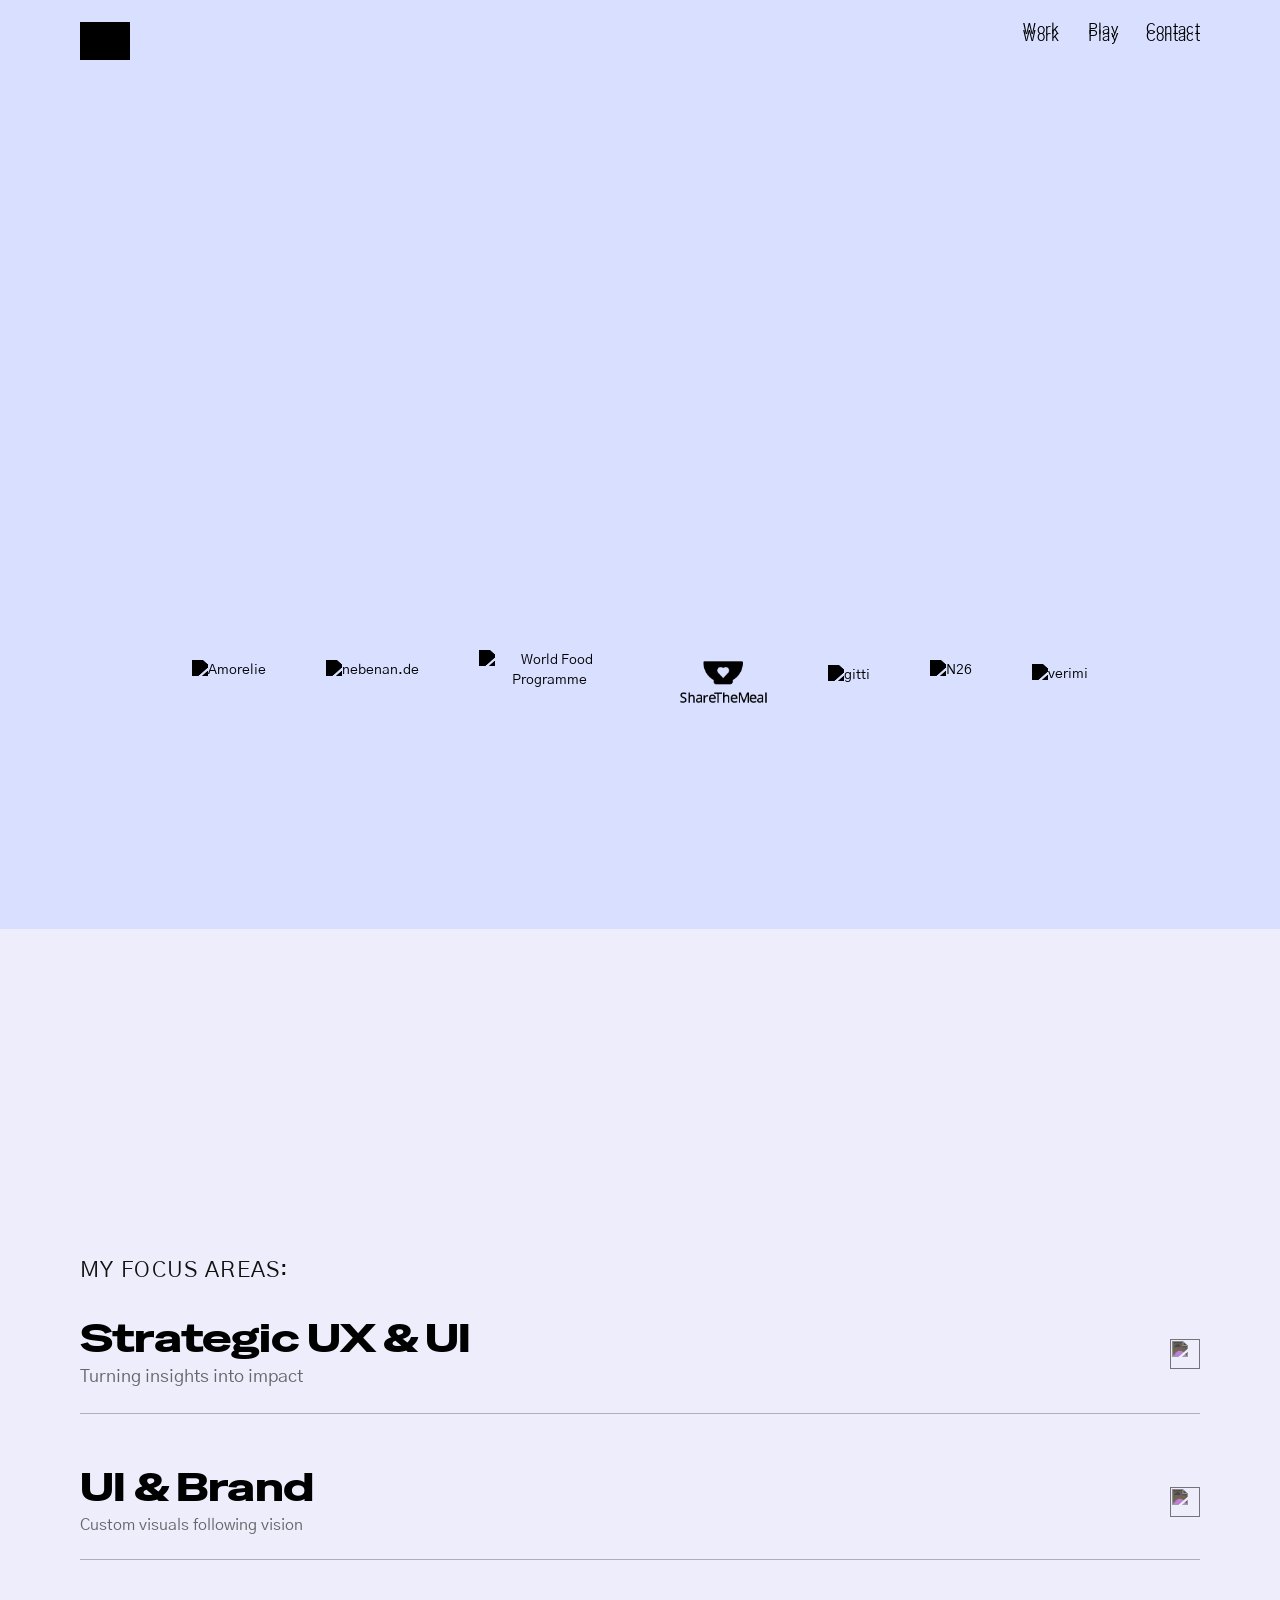
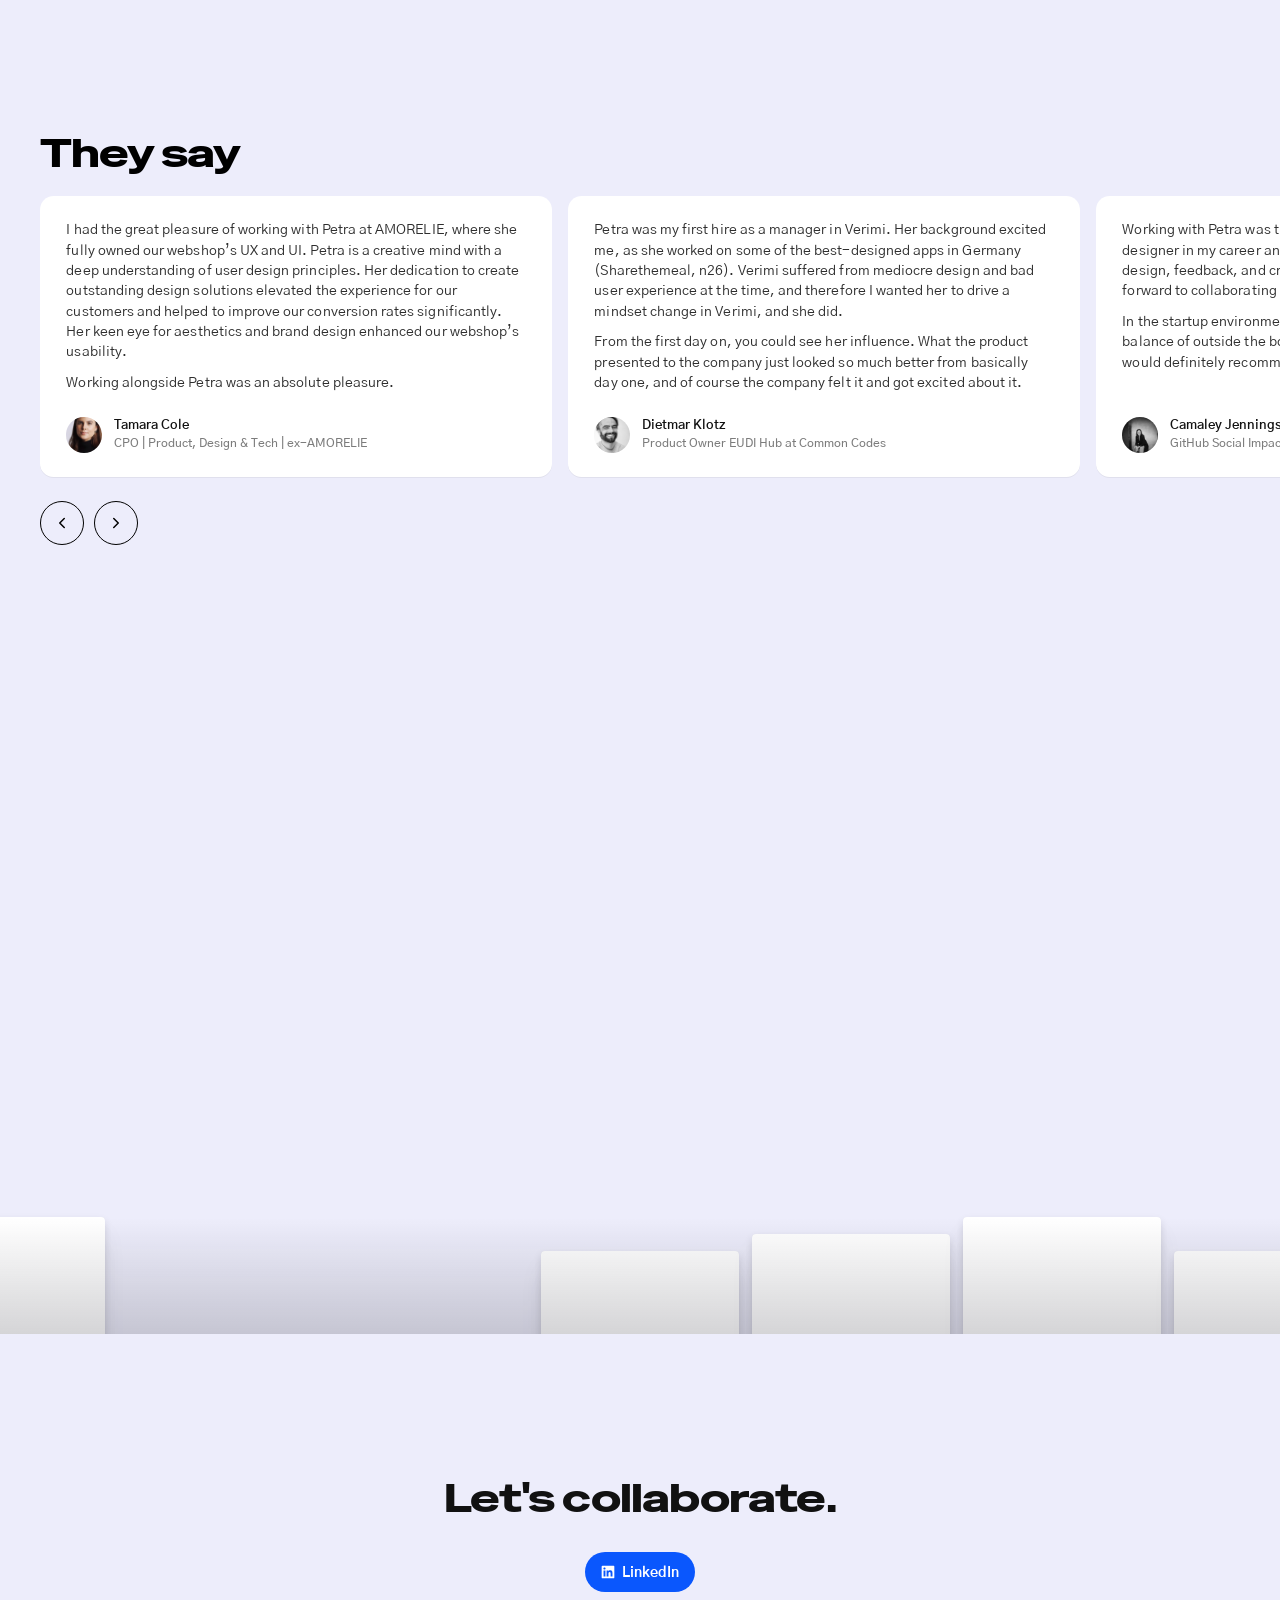
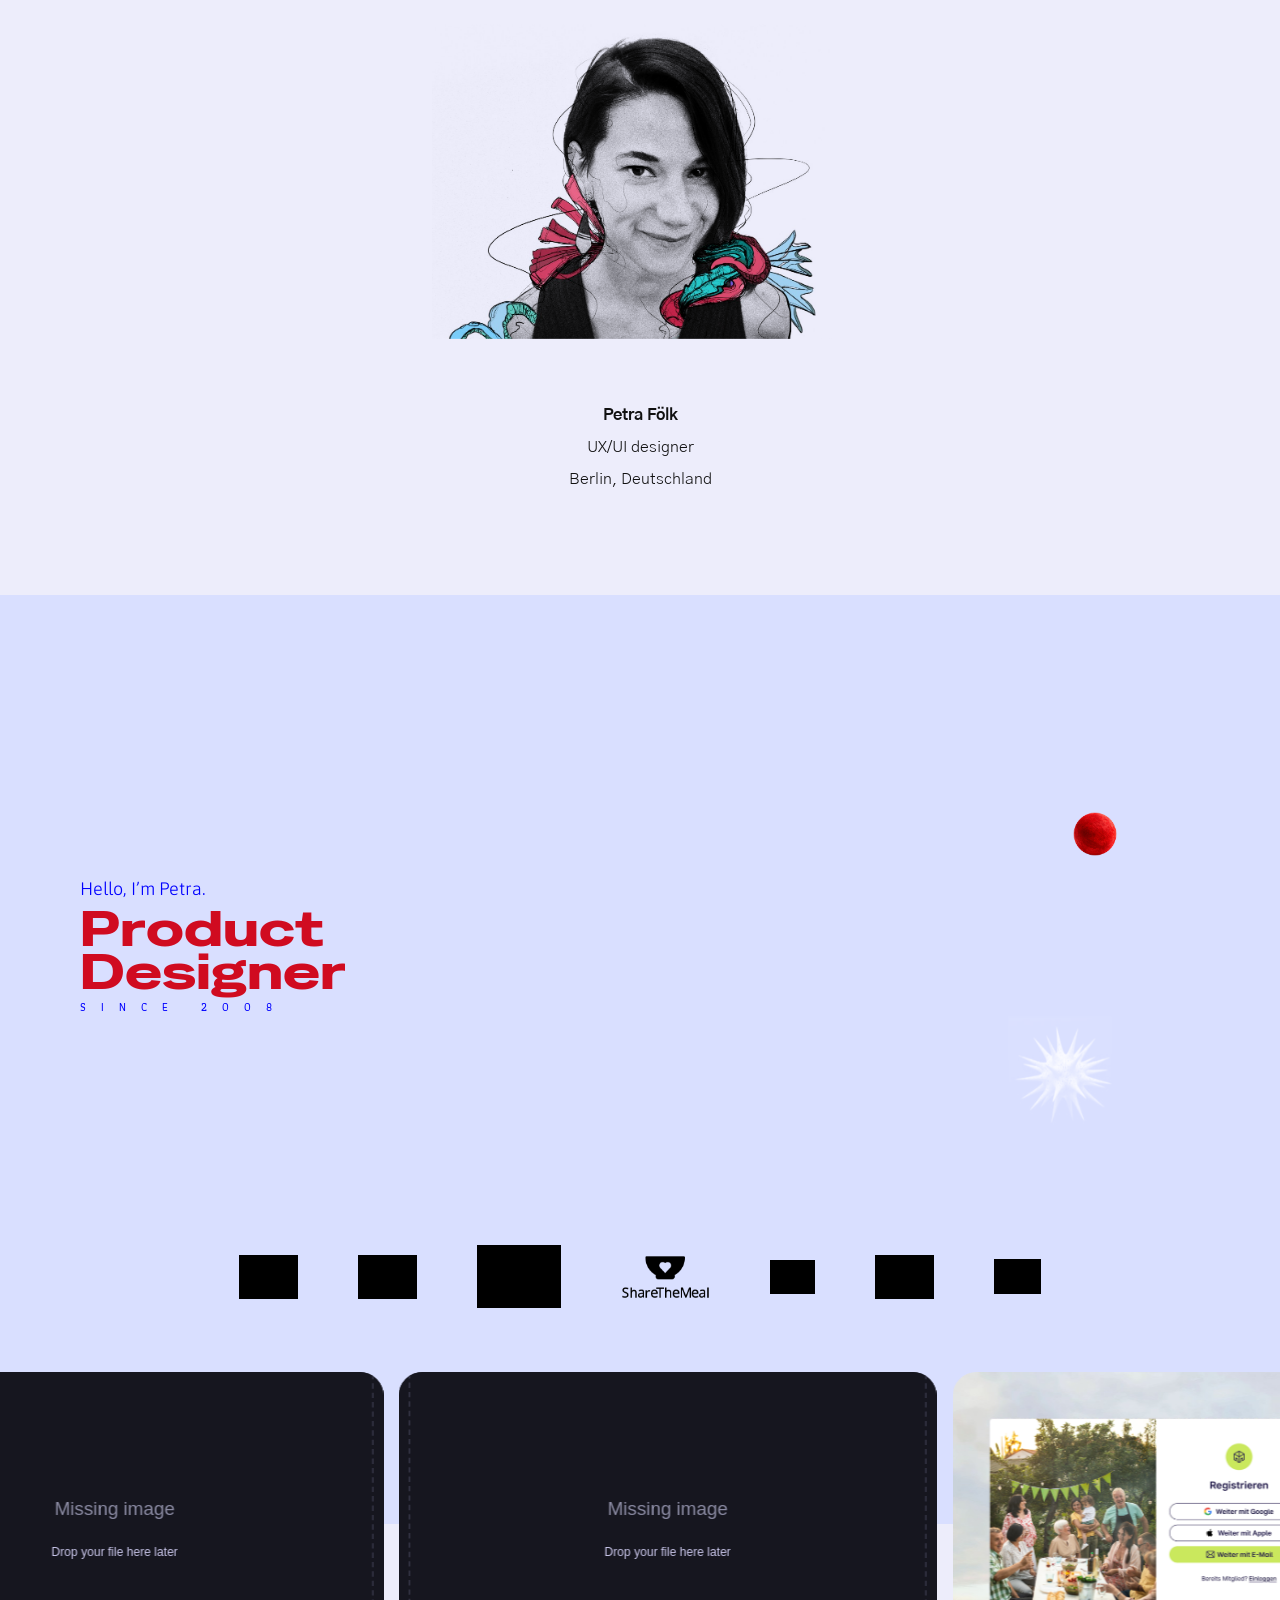
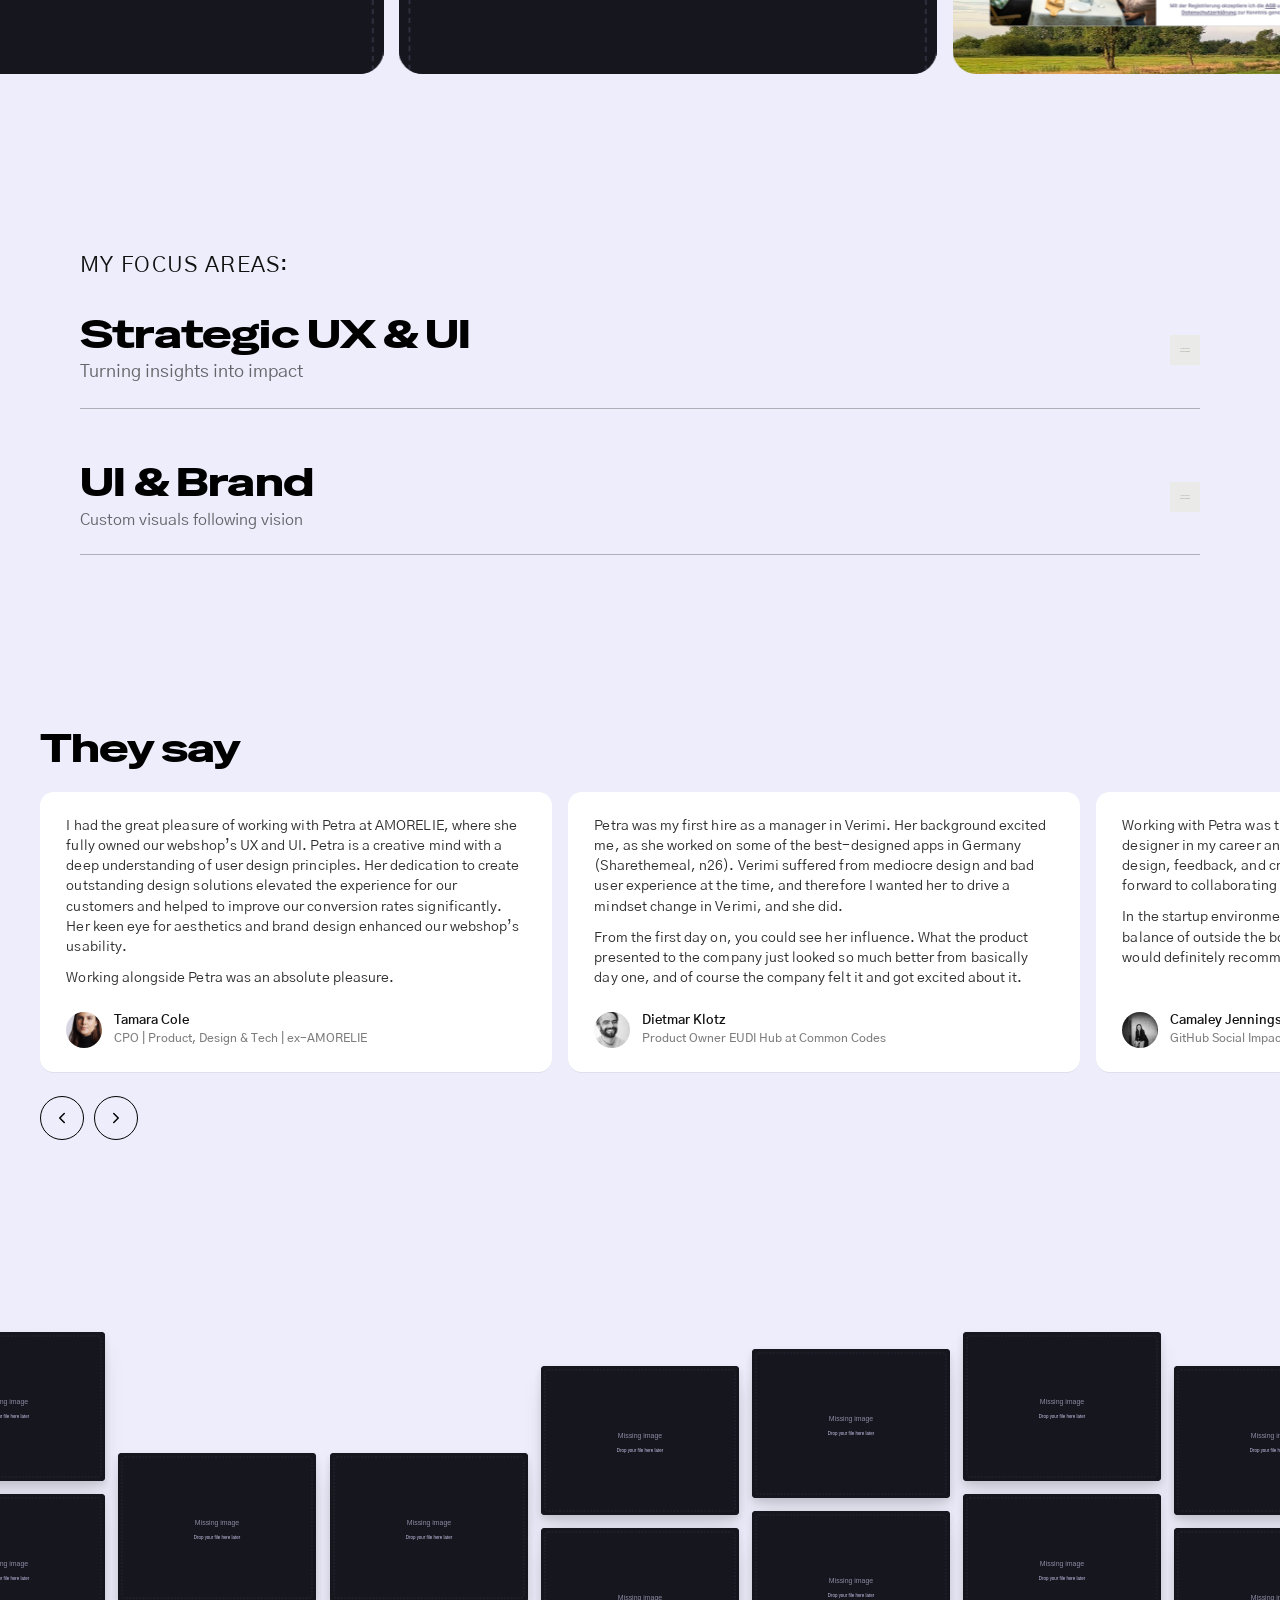
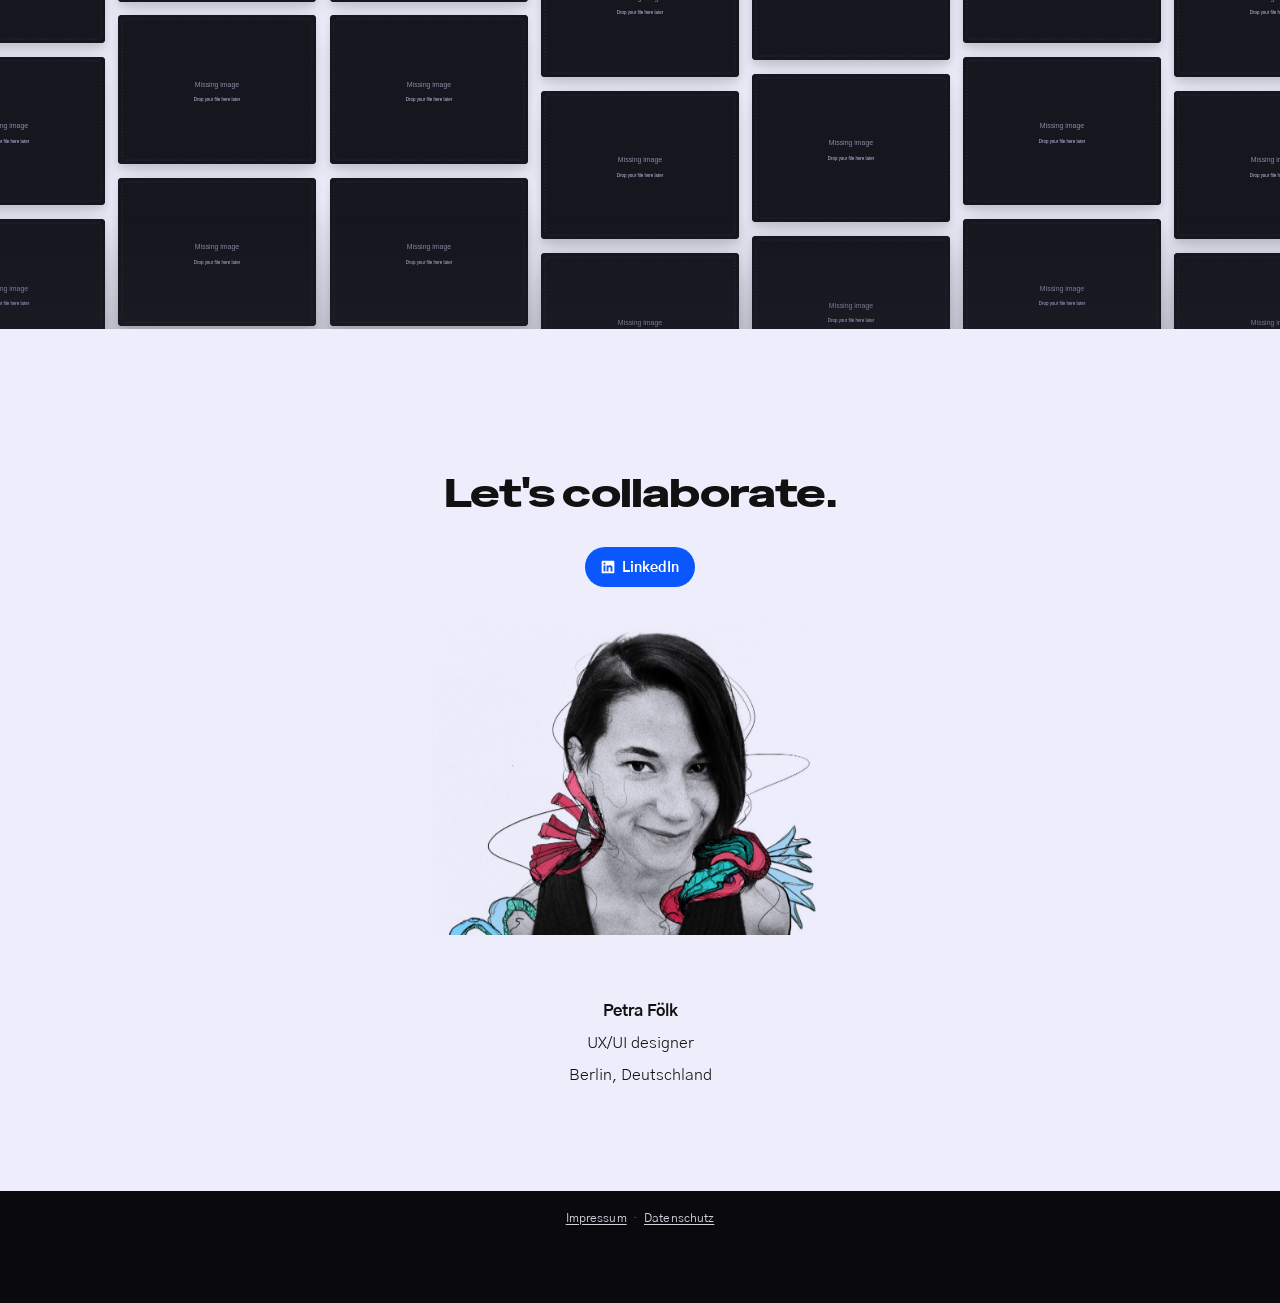
==== commit 104fb5a9: "Publish portfolio" ====
--- a/index.html
+++ b/index.html
@@ -2,30 +2,10 @@
 <html lang="en" data-theme="light">
   <head>
     <meta charset="UTF-8" />
-    <script>
-      // GitHub Pages has no SPA fallback. public/404.html redirects deep links
-      // to /?/path, and this puts the real path back before the app loads.
-      (function (l) {
-        if (l.search[1] === "/") {
-          var decoded = l.search
-            .slice(1)
-            .split("&")
-            .map(function (s) {
-              return s.replace(/~and~/g, "&");
-            })
-            .join("?");
-          window.history.replaceState(
-            null,
-            "",
-            l.pathname.slice(0, -1) + decoded + l.hash,
-          );
-        }
-      })(window.location);
-    </script>
     <link rel="icon" type="image/png" href="https://cdn.prod.website-files.com/6807ccc4019dbd22e881b10c/680a6a827ea03a8ecb52d35e_PF_signature_bright.png" />
     <meta name="viewport" content="width=device-width, initial-scale=1.0" />
-    <meta name="description" content="Petra Fölk, UX/UI designer based in Berlin. Full-stack designer developing value-driven products." />
-    <title>Petra Folk | UX/UI designer</title>
+    <meta name="description" content="Petra Fölk, product designer (UX/UI) in Berlin since 2008. Case studies for nebenan.de, ShareTheMeal by the UN World Food Programme, N26, Verimi, Amorelie and Gitti." />
+    <title>Petra Fölk | Product designer (UX/UI), Berlin</title>
     <script>
       (function () {
         try {
@@ -46,10 +26,67 @@
     />
     <link rel="stylesheet" href="/webflow.css" />
     <style>.companies-section{z-index:2;text-align:center;box-sizing:border-box;width:100%;max-width:none;padding:2.5rem 0 3.5rem;position:relative}.companies-logos{box-sizing:border-box;flex-wrap:wrap;justify-content:center;align-items:center;gap:1.75rem calc(2.25rem + 24px);width:100%;max-width:none;margin:0;padding:0 clamp(1rem,3vw,2rem);display:flex}@keyframes companies-logo-in{0%{opacity:0;transform:translate(-36px)}to{opacity:1;transform:translate(0,0)}}.companies-logo{object-fit:contain;opacity:0;flex:none;width:auto;max-width:140px;height:44px;animation:.7s cubic-bezier(.22,1,.36,1) forwards companies-logo-in;display:block}.companies-logo:first-child{animation-delay:0s}.companies-logo:nth-child(2){animation-delay:.14s}.companies-logo:nth-child(3){animation-delay:.28s}.companies-logo:nth-child(4){animation-delay:.42s}.companies-logo:nth-child(5){animation-delay:.56s}.companies-logo:nth-child(6){animation-delay:.7s}.companies-logo:nth-child(7){animation-delay:.84s}.companies-logo[alt=verimi]{height:35.2px}.companies-logo[alt=gitti]{height:33.792px}.companies-logo[alt="World Food Programme"]{height:63.36px}@media (prefers-reduced-motion:reduce){.companies-logo{opacity:1;animation:none;transform:none}}.hero-line-1{display:inline-block;position:relative}.location-pill{--lp-w0:3.2em;--lp-w1:3.5em;--lp-w2:4.8em;--lp-text:1.05em;--lp-stride:2.6em;color:#04141a;letter-spacing:.04em;white-space:nowrap;transform-origin:50%;pointer-events:none;background:0 0;border-radius:0;justify-content:center;align-items:center;margin:0;padding:0;font-family:Poppins,sans-serif;font-size:.42em;font-weight:600;line-height:1;display:inline-flex;position:absolute;top:50%;left:calc(100% + .28em);overflow:visible;transform:translateY(-55%)rotate(-10deg)}.location-pill__viewport{box-sizing:content-box;height:var(--lp-text);width:var(--lp-w0);isolation:isolate;will-change:width;background:#2ee6d6;border-radius:999px;padding:.32em .7em;animation:5.4s linear infinite location-width;display:block;overflow:hidden}.location-pill__track{will-change:transform;flex-direction:column;align-items:center;width:100%;animation:5.4s cubic-bezier(.22,1,.36,1) infinite location-slot;display:flex}.location-pill__item{height:var(--lp-stride);flex:0 0 var(--lp-stride);white-space:nowrap;width:max-content;max-width:none;line-height:var(--lp-text);justify-content:center;align-items:flex-start;display:flex;overflow:hidden}@keyframes location-slot{0%,26%{transform:translateY(0)}32%,58%{transform:translateY(-25%)}64%,90%{transform:translateY(-50%)}to{transform:translateY(-75%)}}@keyframes location-width{0%,27%{width:var(--lp-w0)}28%{width:var(--lp-w0);animation-timing-function:cubic-bezier(.34,1.56,.64,1)}31%,59%{width:var(--lp-w1)}60%{width:var(--lp-w1);animation-timing-function:cubic-bezier(.34,1.56,.64,1)}63%,91%{width:var(--lp-w2)}92%{width:var(--lp-w2);animation-timing-function:cubic-bezier(.34,1.56,.64,1)}97%,to{width:var(--lp-w0)}}@media (prefers-reduced-motion:reduce){.location-pill__track,.location-pill__viewport{animation:none}.location-pill__viewport{width:var(--lp-w0)}.location-pill__item:not(:first-child){display:none}}</style>
-    <script type="module" crossorigin src="/assets/index-EbTa-HWO.js"></script>
-    <link rel="stylesheet" crossorigin href="/assets/index-C9OkO7iP.css">
+    <script type="module" crossorigin src="/assets/index-B9OG4VPF.js"></script>
+    <link rel="stylesheet" crossorigin href="/assets/index-Cc382RIL.css">
+      <link rel="canonical" href="https://robowombat.github.io/" />
+    <meta property="og:type" content="profile" />
+    <meta property="og:site_name" content="Petra Fölk" />
+    <meta property="og:title" content="Petra Fölk | Product designer (UX/UI), Berlin" />
+    <meta property="og:description" content="Petra Fölk, product designer (UX/UI) in Berlin since 2008. Case studies for nebenan.de, ShareTheMeal by the UN World Food Programme, N26, Verimi, Amorelie and Gitti." />
+    <meta property="og:url" content="https://robowombat.github.io/" />
+    <meta name="twitter:card" content="summary" />
+    <script type="application/ld+json">{"@context":"https://schema.org","@type":"Person","name":"Petra Fölk","jobTitle":"Product designer (UX/UI)","description":"Product designer (UX/UI) based in Berlin, designing products and visuals since 2008. Lead designer of ShareTheMeal by the UN World Food Programme, product designer at nebenan.de, and designer for N26, Verimi, Amorelie and Gitti.","url":"https://robowombat.github.io/","address":{"@type":"PostalAddress","addressLocality":"Berlin","addressCountry":"DE"},"sameAs":["https://www.linkedin.com/in/petra-f%C3%B6lk-b6833411"]}</script>
   </head>
   <body class="body-2">
-    <div id="root"></div>
+    <div id="root"><div class="portfolio-shell portfolio-shell--home"><div data-collapse="medium" data-animation="default" data-duration="400" id="Projects-Branding" data-easing="ease" data-easing2="ease" role="banner" class="nav w-nav"><div class="nav__container w-container"><a href="/" aria-current="page" class="w-nav-brand w--current" aria-label="home"><img loading="eager" fetchpriority="high" src="https://cdn.prod.website-files.com/6807ccc4019dbd22e881b10c/680a6a827ea03a8ecb52d35e_PF_signature_bright.png" alt="" class="image-8"></a><nav role="navigation" id="w-node-_32e10129-2707-fa69-8e71-2a2e29fe89ba-29fe89b6" class="nav-menu w-nav-menu"><a href="#Work" class="nav__link-div nav__link-div--black nav__link-div--space w-inline-block"><div class="nav__link">Work</div></a><a href="/play" class="nav__link-div nav__link-div--black nav__link-div--space w-inline-block"><div class="nav__link">Play</div></a><a href="#Contact" class="nav__link-div nav__link-div--black nav__link-div--space w-inline-block"><div class="nav__link">Contact</div></a></nav><div class="nav__mobilebutton w-nav-button" style="-webkit-user-select: text;" aria-label="menu" role="button" tabindex="0" aria-controls="w-nav-overlay-0" aria-haspopup="menu" aria-expanded="false"><div class="nav__mobileicon w-icon-nav-menu"></div></div></div><div class="w-nav-overlay" data-wf-ignore="" id="w-nav-overlay-0"></div></div><div class="main-accordion hero-padding"><nav class="hero-menu" aria-label="Primary">
+  <a href="#Work" class="hero-menu__link">Work</a>
+  <a href="/play" class="hero-menu__link">Play</a>
+  <a href="#Contact" class="hero-menu__link">Contact</a>
+</nav><div class="hero-frame"><div class="hero-bg-pattern" aria-hidden="true"><video class="hero-bg-video" src="/assets/images/hero-bg-leaves.mp4" muted playsinline preload="auto" disablepictureinpicture></video></div><div class="hero-flower" aria-hidden="true"><div class="hero-flower-plate"><video class="hero-flower-video" src="/assets/images/hero-floral-hover.mp4" muted playsinline preload="auto" disablepictureinpicture></video><canvas class="hero-flower-canvas"></canvas></div><div class="hero-sun"><img class="hero-flower-sun" src="/assets/images/hero-sun.png" alt="" /><div class="hero-sun-orbit" aria-hidden="true"><div class="hero-sun-orbit__spin"><p class="hero-sun-orbit__text" data-split="orbit">Chasing the Sun</p><img class="hero-sun-orbit__rider" src="/assets/images/hero-wingfoil.png" alt="" /></div></div></div> <div class="hero-nature"><p class="hero-nature__copy hero-nature__copy--lead">Inspired</p><p class="hero-nature__copy hero-nature__copy--tail">by the patterns</p><div class="hero-nature__bar"><span class="hero-nature__word">of Nature</span></div></div></div><div class="hero-spike-anchor"><div class="hero-spike" aria-hidden="true"><img class="hero-spike-img" src="/assets/images/hero-spike.png?v=9" alt="" loading="eager" decoding="async"></div><div class="hero-spike-words"><span class="hero-spike-words__line hero-spike-words__line--expressive" data-split="spike" data-x="46.1 35 24.1 13.4 2.6 -7.8 -18.1 -26.4 -35.2 -46.1" data-lag="0 0.1 0.22 0.34 0.46 0.46 0.34 0.22 0.1 0">Expressive</span><span class="hero-spike-words__line hero-spike-words__line--introvert" data-split="spike" data-x="48.7 38.6 26.3 14.3 1.9 -10.7 -22.6 -34.5 -46.5" data-lag="0 0.12 0.24 0.36 0.5 0.36 0.24 0.12 0">introvert</span></div><div class="hero-spike-gallery" aria-hidden="true"><span class="hero-spike-gallery__item" style="--i:0"><img src="/assets/home/about-me/about-1.png" alt="" width="212" height="406" loading="lazy" decoding="async" /></span><span class="hero-spike-gallery__item" style="--i:1"><img src="/assets/home/about-me/about-2.png" alt="" width="212" height="406" loading="lazy" decoding="async" /></span><span class="hero-spike-gallery__item" style="--i:2"><img src="/assets/home/about-me/about-3.png" alt="" width="212" height="406" loading="lazy" decoding="async" /></span><span class="hero-spike-gallery__item" style="--i:3"><img src="/assets/home/about-me/about-4.png" alt="" width="212" height="406" loading="lazy" decoding="async" /></span><span class="hero-spike-gallery__item" style="--i:4"><img src="/assets/home/about-me/about-5.png" alt="" width="212" height="406" loading="lazy" decoding="async" /></span></div></div><div class="hero-copy"><div class="section-12"><img loading="eager" fetchpriority="high" src="https://cdn.prod.website-files.com/6807ccc4019dbd22e881b10c/68a7766e5e4e2c36eb8bd315_1b9d047aac4dc237972b2550aef10f54_ezgif.com-optimize.gif" width="321" data-w-id="4c7e3797-3789-4d5d-3c0c-2b71154a4d61" alt="" class="image-117" style="will-change: opacity; opacity: 1;"><div class="div-block-134"><div data-w-id="622a6729-57e9-5c78-1651-9a38247b4277" class="text-content" style="will-change: opacity; opacity: 1;"><div class="div-block-133 hero-hello"><div class="div-block-132 hero-hello__line"><h1 class="heading-8 heading-caps hero-paragraph light-paragraph hero-hello__text">Hello, I’m Petra.</h1></div></div><p class="h2 hero-title-role"><span class="hero-title__line">Product</span><span class="hero-title__line">Designer</span><span class="hero-title__since">Since 2008</span></p><p class="heading-8 heading-caps hero-paragraph light-paragraph belowhero">I&nbsp;design products and craft visuals with attitude since 2008. Otherwise, you’ll find me praising Japanese food, vibe-coding, or obsessing over femtech.<br></p></div></div></div></div></div>
+<section class="companies-section" aria-label="Company logos">
+  <div class="companies-logos">
+  <img class="companies-logo" src="https://cdn.prod.website-files.com/6807ccc4019dbd22e881b10c/688bc958d818a5465b69ee57_Amorelie_logo_white-p-800.png" alt="Amorelie" loading="eager" decoding="async" />
+  <img class="companies-logo" src="https://cdn.prod.website-files.com/6807ccc4019dbd22e881b10c/6828da5d190b837d7dc052e4_c44c913c292f9baf5549532a69ad6b81_nebenan_logo_white.png" alt="nebenan.de" loading="eager" decoding="async" />
+  <img class="companies-logo" src="https://cdn.prod.website-files.com/6807ccc4019dbd22e881b10c/6889d728c7fee99fc042b76e_0d306b12d22cfbaf205db40f84a9d2a4_wfp_logo-p-800.png" alt="World Food Programme" loading="eager" decoding="async" />
+  <span class="companies-logos__break" aria-hidden="true"></span>
+  <img class="companies-logo" src="/assets/images/stm-logo.png?v=2" alt="ShareTheMeal" loading="eager" decoding="async" />
+  <img class="companies-logo" src="https://cdn.prod.website-files.com/6807ccc4019dbd22e881b10c/6828d8965e374f01d84ada4e_Gitti_white%402x.png" alt="gitti" loading="eager" decoding="async" />
+  <img class="companies-logo" src="https://cdn.prod.website-files.com/6807ccc4019dbd22e881b10c/6828e1b116de3744b08d48c4_0a6e955ffbc908cf4e2c37b0c5a5ba72_N26_logo_white%402x.png" alt="N26" loading="eager" decoding="async" />
+  <img class="companies-logo" src="https://cdn.prod.website-files.com/6807ccc4019dbd22e881b10c/688bcab6ffd1e18c847f4609_Verimi_logo_white-p-500.png" alt="verimi" loading="eager" decoding="async" />
+  </div>
+</section>
+<section class="work-marquee" aria-label="Selected UX projects">
+  <div class="work-marquee__viewport">
+    <div class="work-marquee__track">
+      <div class="work-marquee__set">
+        <div class="work-marquee__card"><img src="https://cdn.prod.website-files.com/6807ccc4019dbd22e881b10c/6849d746007902f795a079c7_Verimi_Tile-p-800.png" alt="Verimi" loading="eager" decoding="async" /></div>
+        <div class="work-marquee__card"><img src="https://cdn.prod.website-files.com/6807ccc4019dbd22e881b10c/680a82a12ed3aca91da88dc8_Gitti_Shop_Tile%402x-p-800.png" alt="Gitti" loading="eager" decoding="async" /></div>
+        <div class="work-marquee__card"><img src="https://cdn.prod.website-files.com/6807ccc4019dbd22e881b10c/680a83d4f9c37904c390f2be_Nebenan_Supporter_Tile%402x-p-800.png" alt="nebenan.de" loading="eager" decoding="async" /></div>
+        <div class="work-marquee__card work-marquee__card--contain" data-jump-href="/nebenan"><img src="/assets/case-studies/nebenan-registration/hero-card.png?v=3" alt="nebenan.de Registration" loading="eager" decoding="async" /></div>
+        <div class="work-marquee__card"><img src="https://cdn.prod.website-files.com/6807ccc4019dbd22e881b10c/6807ccc4019dbd22e881b213_STM_App_Cover-p-1080.jpeg" alt="ShareTheMeal app" loading="eager" decoding="async" /></div>
+        <div class="work-marquee__card"><img src="https://cdn.prod.website-files.com/6807ccc4019dbd22e881b10c/680a65ff4225452ebfffcf10_9bec8fa8b7be80645f8718d2cf9e6697_FG_Shop_Tile%402x-p-800.png" alt="Feingeist webshop" loading="eager" decoding="async" /></div>
+        <div class="work-marquee__card"><img src="https://cdn.prod.website-files.com/6807ccc4019dbd22e881b10c/680a7f53a0059bdb74c11472_Amorelie_Calendar_Tile%402x-p-800.png" alt="Amorelie" loading="eager" decoding="async" /></div>
+      </div>
+      <div class="work-marquee__set" aria-hidden="true">
+        <div class="work-marquee__card"><img src="https://cdn.prod.website-files.com/6807ccc4019dbd22e881b10c/6849d746007902f795a079c7_Verimi_Tile-p-800.png" alt="" loading="eager" decoding="async" /></div>
+        <div class="work-marquee__card"><img src="https://cdn.prod.website-files.com/6807ccc4019dbd22e881b10c/680a82a12ed3aca91da88dc8_Gitti_Shop_Tile%402x-p-800.png" alt="" loading="eager" decoding="async" /></div>
+        <div class="work-marquee__card"><img src="https://cdn.prod.website-files.com/6807ccc4019dbd22e881b10c/680a83d4f9c37904c390f2be_Nebenan_Supporter_Tile%402x-p-800.png" alt="" loading="eager" decoding="async" /></div>
+        <div class="work-marquee__card work-marquee__card--contain" data-jump-href="/nebenan"><img src="/assets/case-studies/nebenan-registration/hero-card.png?v=3" alt="" loading="eager" decoding="async" /></div>
+        <div class="work-marquee__card"><img src="https://cdn.prod.website-files.com/6807ccc4019dbd22e881b10c/6807ccc4019dbd22e881b213_STM_App_Cover-p-1080.jpeg" alt="" loading="eager" decoding="async" /></div>
+        <div class="work-marquee__card"><img src="https://cdn.prod.website-files.com/6807ccc4019dbd22e881b10c/680a65ff4225452ebfffcf10_9bec8fa8b7be80645f8718d2cf9e6697_FG_Shop_Tile%402x-p-800.png" alt="" loading="eager" decoding="async" /></div>
+        <div class="work-marquee__card"><img src="https://cdn.prod.website-files.com/6807ccc4019dbd22e881b10c/680a7f53a0059bdb74c11472_Amorelie_Calendar_Tile%402x-p-800.png" alt="" loading="eager" decoding="async" /></div>
+      </div>
+    </div>
+  </div>
+</section>
+</div><div class="main-accordion"><div class="main-wrapper"><div class="section-12"><div class="text-content"><h2 id="Work" class="title-caps title-caps-mobile mobile-accordion-headline type-headline">My focus areas:</h2><div data-w-id="31a79cbb-c5bd-3a2f-022f-2547bcbbb271" class="projet-acordeon _3 accordion-mobile"><div class="div-block-103"><div id="w-node-_7613d0e6-e0ac-7b58-203f-8f60c630b8b0-e881b106" class="div-block-104"><h2 class="heading-12 heading-12-mobile"><strong class="hero-dropdown-tiitle hero-dropdown-title-mobile type-display">Strategic UX &amp; UI</strong></h2><h3 class="hero-dropdown-subttitle heading-13-mobile type-body-lg">Turning insights into impact</h3></div><img loading="eager" decoding="async" src="https://cdn.prod.website-files.com/6807ccc4019dbd22e881b10c/68a8875b9f77cc635726851d_decb57a8582cef8c35f8d53787b08aaa_chevron_down.svg" style="transform: translate3d(0px, 0px, 0px) scale3d(1, 1, 1) rotateX(0deg) rotateY(0deg) rotateZ(0deg) skew(0deg, 0deg); transform-style: preserve-3d;" id="w-node-b29f72e7-bba5-fc00-3be3-864a310042d3-e881b106" alt="" class="icon_chevron"></div><div class="accordeon service-1" style="height: 0px;"><div class="grid-bottom-space"><div class="w-layout-grid grid-3 accordion-grid-mobile"><a href="/nebenan" class="link-block-5 w-inline-block"><div class="accordion_project_item"><div class="div-block-98"><img loading="eager" decoding="async" src="[data-uri]" data-defer-src="https://cdn.prod.website-files.com/6807ccc4019dbd22e881b10c/680a83d4f9c37904c390f2be_Nebenan_Supporter_Tile%402x-p-800.png" sizes="(max-width: 479px) 100vw, (max-width: 1439px) 49vw, (max-width: 4800px) 50vw, 2400px" data-defer-srcset="https://cdn.prod.website-files.com/6807ccc4019dbd22e881b10c/680a83d4f9c37904c390f2be_Nebenan_Supporter_Tile%402x-p-500.png 500w, https://cdn.prod.website-files.com/6807ccc4019dbd22e881b10c/680a83d4f9c37904c390f2be_Nebenan_Supporter_Tile%402x-p-800.png 800w, https://cdn.prod.website-files.com/6807ccc4019dbd22e881b10c/680a83d4f9c37904c390f2be_Nebenan_Supporter_Tile%402x-p-1080.png 1080w, https://cdn.prod.website-files.com/6807ccc4019dbd22e881b10c/680a83d4f9c37904c390f2be_Nebenan_Supporter_Tile%402x-p-1600.png 1600w, https://cdn.prod.website-files.com/6807ccc4019dbd22e881b10c/680a83d4f9c37904c390f2be_Nebenan_Supporter_Tile%402x-p-2000.png 2000w, https://cdn.prod.website-files.com/6807ccc4019dbd22e881b10c/680a83d4f9c37904c390f2be_Nebenan_Supporter_Tile%402x.png 2400w" alt="" class="image-76"></div><div><p class="home-paragraph home-paragraph-mobile"><strong class="project-tile-title">nebenan.de <span class="project-tile-date">2023-2026</span></strong>Product design for Germany’s leading neighborhood platform, donation, registration &amp; onboarding, and monetization. <br></p></div></div></a><a href="/sharethemeal-donation" class="link-block-6 w-inline-block"><div class="accordion_project_item"><div class="div-block-98"><img loading="eager" decoding="async" src="[data-uri]" data-defer-src="https://cdn.prod.website-files.com/6807ccc4019dbd22e881b10c/6807ccc4019dbd22e881b213_STM_App_Cover-p-1080.jpeg" sizes="(max-width: 479px) 66vw, (max-width: 1439px) 49vw, (max-width: 4944px) 50vw, 2472px" data-defer-srcset="https://cdn.prod.website-files.com/6807ccc4019dbd22e881b10c/6807ccc4019dbd22e881b213_STM_App_Cover-p-500.jpeg 500w, https://cdn.prod.website-files.com/6807ccc4019dbd22e881b10c/6807ccc4019dbd22e881b213_STM_App_Cover-p-1080.jpeg 1080w, https://cdn.prod.website-files.com/6807ccc4019dbd22e881b10c/6807ccc4019dbd22e881b213_STM_App_Cover-p-1600.jpeg 1600w, https://cdn.prod.website-files.com/6807ccc4019dbd22e881b10c/6807ccc4019dbd22e881b213_STM_App_Cover-p-2000.jpeg 2000w, https://cdn.prod.website-files.com/6807ccc4019dbd22e881b10c/6807ccc4019dbd22e881b213_STM_App_Cover.jpg 2472w" alt="" class="image-76"></div><div><p class="home-paragraph home-paragraph-mobile"><strong class="project-tile-title">ShareTheMeal app by the UN <span class="project-tile-date">2016-2020</span></strong>As the Lead designer, I scaled a single-screen app into a globally recognized donation platform. <br></p></div></div></a><a href="/amorelie" class="link-block-7 w-inline-block"><div class="accordion_project_item"><div class="div-block-98"><img loading="eager" decoding="async" src="[data-uri]" data-defer-src="https://cdn.prod.website-files.com/6807ccc4019dbd22e881b10c/680a7f53a0059bdb74c11472_Amorelie_Calendar_Tile%402x-p-800.png" sizes="(max-width: 479px) 66vw, (max-width: 1439px) 49vw, (max-width: 4800px) 50vw, 2400px" data-defer-srcset="https://cdn.prod.website-files.com/6807ccc4019dbd22e881b10c/680a7f53a0059bdb74c11472_Amorelie_Calendar_Tile%402x-p-500.png 500w, https://cdn.prod.website-files.com/6807ccc4019dbd22e881b10c/680a7f53a0059bdb74c11472_Amorelie_Calendar_Tile%402x-p-800.png 800w, https://cdn.prod.website-files.com/6807ccc4019dbd22e881b10c/680a7f53a0059bdb74c11472_Amorelie_Calendar_Tile%402x-p-1080.png 1080w, https://cdn.prod.website-files.com/6807ccc4019dbd22e881b10c/680a7f53a0059bdb74c11472_Amorelie_Calendar_Tile%402x-p-1600.png 1600w, https://cdn.prod.website-files.com/6807ccc4019dbd22e881b10c/680a7f53a0059bdb74c11472_Amorelie_Calendar_Tile%402x-p-2000.png 2000w, https://cdn.prod.website-files.com/6807ccc4019dbd22e881b10c/680a7f53a0059bdb74c11472_Amorelie_Calendar_Tile%402x.png 2400w" alt="" class="image-76"></div><div><p class="home-paragraph home-paragraph-mobile"><strong class="project-tile-title">Amorelie B2C &amp; B2B <span class="project-tile-date">2022-2023</span></strong>Optimized the webshop and designed a high-converting landing page for the Advent Calendar.<br></p></div></div></a><a href="/gitti" class="link-block-8 w-inline-block"><div class="accordion_project_item"><div class="div-block-98"><img loading="eager" decoding="async" src="[data-uri]" data-defer-src="https://cdn.prod.website-files.com/6807ccc4019dbd22e881b10c/680a82a12ed3aca91da88dc8_Gitti_Shop_Tile%402x-p-800.png" sizes="(max-width: 479px) 100vw, (max-width: 1439px) 49vw, (max-width: 4800px) 50vw, 2400px" data-defer-srcset="https://cdn.prod.website-files.com/6807ccc4019dbd22e881b10c/680a82a12ed3aca91da88dc8_Gitti_Shop_Tile%402x-p-500.png 500w, https://cdn.prod.website-files.com/6807ccc4019dbd22e881b10c/680a82a12ed3aca91da88dc8_Gitti_Shop_Tile%402x-p-800.png 800w, https://cdn.prod.website-files.com/6807ccc4019dbd22e881b10c/680a82a12ed3aca91da88dc8_Gitti_Shop_Tile%402x-p-1080.png 1080w, https://cdn.prod.website-files.com/6807ccc4019dbd22e881b10c/680a82a12ed3aca91da88dc8_Gitti_Shop_Tile%402x-p-1600.png 1600w, https://cdn.prod.website-files.com/6807ccc4019dbd22e881b10c/680a82a12ed3aca91da88dc8_Gitti_Shop_Tile%402x-p-2000.png 2000w, https://cdn.prod.website-files.com/6807ccc4019dbd22e881b10c/680a82a12ed3aca91da88dc8_Gitti_Shop_Tile%402x.png 2400w" alt="" class="image-76"></div><div><p class="home-paragraph home-paragraph-mobile"><strong class="project-tile-title">Gitti Webshop <span class="project-tile-date">2025</span></strong>Lifted conversion by redesigning the webshop's most visited product pages.<br></p></div></div></a><a href="https://austrianliquids.com" target="_blank" class="link-block-4 w-inline-block"><div class="accordion_project_item"><div class="div-block-98"><img loading="eager" decoding="async" src="[data-uri]" data-defer-src="https://cdn.prod.website-files.com/6807ccc4019dbd22e881b10c/680a65ff4225452ebfffcf10_9bec8fa8b7be80645f8718d2cf9e6697_FG_Shop_Tile%402x-p-800.png" sizes="(max-width: 479px) 66vw, (max-width: 1439px) 49vw, (max-width: 4800px) 50vw, 2400px" data-defer-srcset="https://cdn.prod.website-files.com/6807ccc4019dbd22e881b10c/680a65ff4225452ebfffcf10_9bec8fa8b7be80645f8718d2cf9e6697_FG_Shop_Tile%402x-p-500.png 500w, https://cdn.prod.website-files.com/6807ccc4019dbd22e881b10c/680a65ff4225452ebfffcf10_9bec8fa8b7be80645f8718d2cf9e6697_FG_Shop_Tile%402x-p-800.png 800w, https://cdn.prod.website-files.com/6807ccc4019dbd22e881b10c/680a65ff4225452ebfffcf10_9bec8fa8b7be80645f8718d2cf9e6697_FG_Shop_Tile%402x-p-1080.png 1080w, https://cdn.prod.website-files.com/6807ccc4019dbd22e881b10c/680a65ff4225452ebfffcf10_9bec8fa8b7be80645f8718d2cf9e6697_FG_Shop_Tile%402x-p-1600.png 1600w, https://cdn.prod.website-files.com/6807ccc4019dbd22e881b10c/680a65ff4225452ebfffcf10_9bec8fa8b7be80645f8718d2cf9e6697_FG_Shop_Tile%402x-p-2000.png 2000w, https://cdn.prod.website-files.com/6807ccc4019dbd22e881b10c/680a65ff4225452ebfffcf10_9bec8fa8b7be80645f8718d2cf9e6697_FG_Shop_Tile%402x.png 2400w" alt="" class="image-76"></div><div class="div-block-102"><p class="home-paragraph home-paragraph-mobile"><strong class="project-tile-title">Webshop B2C &amp; B2B <span class="project-tile-date">2023</span></strong>End-to-end webshop design, incl. order and payment funnel for both private and business customers. <br></p></div></div></a><a href="/verimi" class="link-block-9 w-inline-block"><div class="accordion_project_item"><div class="div-block-98"><img loading="eager" decoding="async" src="[data-uri]" data-defer-src="https://cdn.prod.website-files.com/6807ccc4019dbd22e881b10c/6849d746007902f795a079c7_Verimi_Tile-p-800.png" sizes="(max-width: 479px) 100vw, (max-width: 1439px) 49vw, 50vw" data-defer-srcset="https://cdn.prod.website-files.com/6807ccc4019dbd22e881b10c/6849d746007902f795a079c7_Verimi_Tile-p-500.png 500w, https://cdn.prod.website-files.com/6807ccc4019dbd22e881b10c/6849d746007902f795a079c7_Verimi_Tile-p-800.png 800w, https://cdn.prod.website-files.com/6807ccc4019dbd22e881b10c/6849d746007902f795a079c7_Verimi_Tile-p-1080.png 1080w, https://cdn.prod.website-files.com/6807ccc4019dbd22e881b10c/6849d746007902f795a079c7_Verimi_Tile-p-1600.png 1600w, https://cdn.prod.website-files.com/6807ccc4019dbd22e881b10c/6849d746007902f795a079c7_Verimi_Tile.png 1800w" alt="" class="image-76"></div><div><p class="home-paragraph home-paragraph-mobile"><strong class="project-tile-title">Verimi - Digital identification <span class="project-tile-date">2019-2021</span></strong>Developed secure login and 2FA experiences with seamless integration into third-party environments.<br></p></div></div></a></div></div></div></div><div class="projest-text-container"><div data-w-id="4af709f8-4064-4d92-ec70-c76591c0264e" class="projet-acordeon _3 accordion-mobile"><div class="div-block-103"><div id="w-node-_4af709f8-4064-4d92-ec70-c76591c02650-e881b106" class="div-block-104"><h2 class="heading-12 heading-12-mobile"><strong class="hero-dropdown-tiitle hero-dropdown-title-mobile type-display">UI &amp; Brand</strong></h2><h3 class="hero-dropdown-subttitle heading-13-mobile type-body">Custom visuals following vision</h3></div><img loading="eager" decoding="async" src="https://cdn.prod.website-files.com/6807ccc4019dbd22e881b10c/68a8875b9f77cc635726851d_decb57a8582cef8c35f8d53787b08aaa_chevron_down.svg" style="transform: translate3d(0px, 0px, 0px) scale3d(1, 1, 1) rotateX(0deg) rotateY(0deg) rotateZ(0deg) skew(0deg, 0deg); transform-style: preserve-3d;" id="w-node-e33ad448-3860-623d-eff6-12c0082df92b-e881b106" alt="" class="icon_chevron"></div><div style="height: 0px;" class="accordeon"><div class="grid-bottom-space"><div class="w-layout-grid grid-3 accordion-grid-mobile"><a href="/stm-camera" class="link-block w-inline-block"><div class="accordion_project_item"><div class="div-block-98"><img loading="eager" decoding="async" src="[data-uri]" data-defer-src="https://cdn.prod.website-files.com/6807ccc4019dbd22e881b10c/6807ccc4019dbd22e881b2bf_STM_D_Cover-p-800.png" sizes="100vw" data-defer-srcset="https://cdn.prod.website-files.com/6807ccc4019dbd22e881b10c/6807ccc4019dbd22e881b2bf_STM_D_Cover-p-500.png 500w, https://cdn.prod.website-files.com/6807ccc4019dbd22e881b10c/6807ccc4019dbd22e881b2bf_STM_D_Cover-p-800.png 800w, https://cdn.prod.website-files.com/6807ccc4019dbd22e881b10c/6807ccc4019dbd22e881b2bf_STM_D_Cover-p-1080.png 1080w, https://cdn.prod.website-files.com/6807ccc4019dbd22e881b10c/6807ccc4019dbd22e881b2bf_STM_D_Cover.png 1600w" alt="" class="image-76"></div><div><p class="home-paragraph home-paragraph-mobile"><strong class="project-tile-title project-tile-title-mobile">ShareTheMeal - The Brand <span class="project-tile-date">2016-2019</span></strong></p><p class="home-paragraph home-paragraph-mobile">Uniquely crafted app UI, microanimations, Brand Development (offline &amp; online assets)<br></p></div></div></a><a href="#" class="link-block w-inline-block" data-brand-gallery="holy" aria-label="Open Holy Technologies branding gallery"><div class="accordion_project_item"><div class="div-block-99 holy_tile"><img loading="eager" decoding="async" src="[data-uri]" data-defer-src="https://cdn.prod.website-files.com/6807ccc4019dbd22e881b10c/6807ccc4019dbd22e881b30f_Holy_website_Hero-p-800.jpg" sizes="100vw" data-defer-srcset="https://cdn.prod.website-files.com/6807ccc4019dbd22e881b10c/6807ccc4019dbd22e881b30f_Holy_website_Hero-p-500.jpg 500w, https://cdn.prod.website-files.com/6807ccc4019dbd22e881b10c/6807ccc4019dbd22e881b30f_Holy_website_Hero-p-800.jpg 800w, https://cdn.prod.website-files.com/6807ccc4019dbd22e881b10c/6807ccc4019dbd22e881b30f_Holy_website_Hero-p-1080.jpg 1080w, https://cdn.prod.website-files.com/6807ccc4019dbd22e881b10c/6807ccc4019dbd22e881b30f_Holy_website_Hero-p-1600.jpg 1600w, https://cdn.prod.website-files.com/6807ccc4019dbd22e881b10c/6807ccc4019dbd22e881b30f_Holy_website_Hero-p-2000.jpg 2000w, https://cdn.prod.website-files.com/6807ccc4019dbd22e881b10c/6807ccc4019dbd22e881b30f_Holy_website_Hero-p-2600.jpg 2600w, https://cdn.prod.website-files.com/6807ccc4019dbd22e881b10c/6807ccc4019dbd22e881b30f_Holy_website_Hero-p-3200.jpg 3200w, https://cdn.prod.website-files.com/6807ccc4019dbd22e881b10c/6807ccc4019dbd22e881b30f_Holy_website_Hero.jpg 3454w" alt="" class="image-76 image_tiles_full holy_tile"></div><div><p class="home-paragraph home-paragraph-mobile"><strong class="project-tile-title project-tile-title-mobile">Holy Technologies</strong></p><p class="home-paragraph home-paragraph-mobile">Brand &amp; Logo design &amp; AI-assisted Visuals and animations for Green-tech company. Crafted with Midjourney, Photoshop, After effects, CSS, JSON combined.<br></p></div></div></a><a href="#" class="link-block w-inline-block" data-brand-gallery="huniwood" aria-label="Open Huniwood branding gallery"><div class="accordion_project_item"><div class="div-block-99"><img loading="eager" decoding="async" src="[data-uri]" data-defer-src="https://cdn.prod.website-files.com/6807ccc4019dbd22e881b10c/6807ccc4019dbd22e881b269_Huniw_img3-parallax-p-800.png" sizes="100vw" data-defer-srcset="https://cdn.prod.website-files.com/6807ccc4019dbd22e881b10c/6807ccc4019dbd22e881b269_Huniw_img3-parallax-p-500.png 500w, https://cdn.prod.website-files.com/6807ccc4019dbd22e881b10c/6807ccc4019dbd22e881b269_Huniw_img3-parallax-p-800.png 800w, https://cdn.prod.website-files.com/6807ccc4019dbd22e881b10c/6807ccc4019dbd22e881b269_Huniw_img3-parallax-p-1080.png 1080w, https://cdn.prod.website-files.com/6807ccc4019dbd22e881b10c/6807ccc4019dbd22e881b269_Huniw_img3-parallax.png 1246w" alt="" class="image-76 huniwood"></div><div><p class="home-paragraph home-paragraph-mobile"><strong class="project-tile-title project-tile-title-mobile">film festival - babylon berlin</strong>Complete Branding (Print &amp; Digital) for Huniwood FIlm festival, organized in 2 consecutive years in Babylon Kino, Berlin.<br></p></div></div></a><a href="/n26" class="w-inline-block"><div class="accordion_project_item"><div class="div-block-99"><img loading="eager" decoding="async" src="[data-uri]" data-defer-src="https://cdn.prod.website-files.com/6807ccc4019dbd22e881b10c/680a6cd5fd10ce715066ee3e_N26_branding_3-p-500.png" sizes="100vw" data-defer-srcset="https://cdn.prod.website-files.com/6807ccc4019dbd22e881b10c/680a6cd5fd10ce715066ee3e_N26_branding_3-p-500.png 500w, https://cdn.prod.website-files.com/6807ccc4019dbd22e881b10c/680a6cd5fd10ce715066ee3e_N26_branding_3.png 772w" alt="" class="image-76 imagen26"></div><div><p class="home-paragraph home-paragraph-mobile"><strong class="project-tile-title project-tile-title-mobile">N26 Mastercard &amp; Carrier <span class="project-tile-date">2013-2015</span></strong>Designed the first in-app Onboarding interface &amp; Brand guidelines and the first N26 transparent Mastercard with its premium Card Carrier for the first hundred of thousands of users.<br></p></div></div></a></div></div></div></div></div></div></div></div></div><section class="testimonials" aria-labelledby="testimonials-heading"><div class="testimonials__inner"><div class="testimonials__header"><h2 id="testimonials-heading" class="heading-12 heading-12-mobile testimonials__title"><strong class="hero-dropdown-tiitle hero-dropdown-title-mobile type-display">They say</strong></h2></div></div><div class="testimonial-slider" role="region" aria-label="They say" tabindex="0"><div class="testimonial-slider__track"><article class="testimonial-slider__item"><figure class="testimonial-card"><blockquote class="testimonial-card__quote"><p>I had the great pleasure of working with Petra at AMORELIE, where she fully owned our webshop&rsquo;s UX and UI. Petra is a creative mind with a deep understanding of user design principles. Her dedication to create outstanding design solutions elevated the experience for our customers and helped to improve our conversion rates significantly. Her keen eye for aesthetics and brand design enhanced our webshop&rsquo;s usability.</p><p>Working alongside Petra was an absolute pleasure.</p></blockquote><figcaption class="testimonial-card__person"><div class="testimonial-card__avatar"><img src="/assets/testimonials/tamara.jpg" alt="Profile picture of Tamara Cole" width="48" height="48" loading="lazy" decoding="async" /></div><div class="testimonial-card__meta"><span class="testimonial-card__name">Tamara Cole</span><span class="testimonial-card__role">CPO | Product, Design &amp; Tech | ex-AMORELIE</span></div></figcaption></figure></article><article class="testimonial-slider__item"><figure class="testimonial-card"><blockquote class="testimonial-card__quote"><p>Petra was my first hire as a manager in Verimi. Her background excited me, as she worked on some of the best-designed apps in Germany (Sharethemeal, n26). Verimi suffered from mediocre design and bad user experience at the time, and therefore I wanted her to drive a mindset change in Verimi, and she did.</p><p>From the first day on, you could see her influence. What the product presented to the company just looked so much better from basically day one, and of course the company felt it and got excited about it.</p></blockquote><figcaption class="testimonial-card__person"><div class="testimonial-card__avatar"><img src="/assets/testimonials/dietmar.jpg" alt="Profile picture of Dietmar Klotz" width="48" height="48" loading="lazy" decoding="async" /></div><div class="testimonial-card__meta"><span class="testimonial-card__name">Dietmar Klotz</span><span class="testimonial-card__role">Product Owner EUDI Hub at Common Codes</span></div></figcaption></figure></article><article class="testimonial-slider__item"><figure class="testimonial-card"><blockquote class="testimonial-card__quote"><p>Working with Petra was the first time I had ever worked with a UX/UI designer in my career and she set the bar high. Her dedication to design, feedback, and creativity was so great and I always looked forward to collaborating with her.</p><p>In the startup environment that we were in, she showed a mature balance of outside the box thinking with a calm, thorough demeanor. I would definitely recommend working with her again!</p></blockquote><figcaption class="testimonial-card__person"><div class="testimonial-card__avatar"><img src="/assets/testimonials/camaley.jpg" alt="Profile picture of Camaley Jennings" width="48" height="48" loading="lazy" decoding="async" /></div><div class="testimonial-card__meta"><span class="testimonial-card__name">Camaley Jennings</span><span class="testimonial-card__role">GitHub Social Impact | PHX Business Journal 40 Under 40</span></div></figcaption></figure></article><article class="testimonial-slider__item"><figure class="testimonial-card"><blockquote class="testimonial-card__quote"><p>I am delighted to write this recommendation for Petra F&ouml;lk, an exceptional designer who I had the pleasure of working with on various projects in the fields of film festivals, documentary films, web design, and logo design.</p><p>Petra&rsquo;s talent and creativity in design are truly outstanding. With her keen eye for detail, innovative thinking, and ability to transform concepts into captivating visuals, she consistently delivers remarkable results.</p></blockquote><figcaption class="testimonial-card__person"><div class="testimonial-card__avatar"><img src="/assets/testimonials/lorand.jpg" alt="Profile picture of Loránd Balázs Imre" width="48" height="48" loading="lazy" decoding="async" /></div><div class="testimonial-card__meta"><span class="testimonial-card__name">Loránd Balázs Imre</span><span class="testimonial-card__role">Strategic Visual Storytelling | Documentary &amp; Commercial Films</span></div></figcaption></figure></article></div></div><div class="testimonial-slider__nav" role="group" aria-label="Testimonials navigation">
+  <button type="button" class="testimonial-slider__btn" data-testimonial-prev aria-label="Previous testimonial">
+    <svg width="18" height="18" viewBox="0 0 24 24" fill="none" aria-hidden="true"><path d="M15 6L9 12l6 6" stroke="currentColor" stroke-width="2" stroke-linecap="round" stroke-linejoin="round"/></svg>
+  </button>
+  <button type="button" class="testimonial-slider__btn" data-testimonial-next aria-label="Next testimonial">
+    <svg width="18" height="18" viewBox="0 0 24 24" fill="none" aria-hidden="true"><path d="M9 6l6 6-6 6" stroke="currentColor" stroke-width="2" stroke-linecap="round" stroke-linejoin="round"/></svg>
+  </button>
+</div></section><div class="decks"><div data-w-id="627f0563-f0d5-b558-fb7a-1d657a7d85cf" class="decks__wrapper"><div data-w-id="fcf9ea41-4f2c-c434-dc88-fc9c55224826" class="decks__grid decks__grid--margin" style="will-change: transform; transform: translate3d(0px, 576px, 0px) scale3d(1, 1, 1) rotateX(0deg) rotateY(0deg) rotateZ(0deg) skew(0deg, 0deg); transform-style: preserve-3d;"><img loading="eager" decoding="async" src="[data-uri]" data-defer-src="https://cdn.prod.website-files.com/6807ccc4019dbd22e881b10c/6807ccc4019dbd22e881b1e2_FOreverly-p-800.png" alt="" sizes="(max-width: 1200px) 100vw, 1200px" data-defer-srcset="https://cdn.prod.website-files.com/6807ccc4019dbd22e881b10c/6807ccc4019dbd22e881b1e2_FOreverly-p-500.png 500w, https://cdn.prod.website-files.com/6807ccc4019dbd22e881b10c/6807ccc4019dbd22e881b1e2_FOreverly-p-800.png 800w, https://cdn.prod.website-files.com/6807ccc4019dbd22e881b10c/6807ccc4019dbd22e881b1e2_FOreverly-p-1080.png 1080w, https://cdn.prod.website-files.com/6807ccc4019dbd22e881b10c/6807ccc4019dbd22e881b1e2_FOreverly.png 1200w" class="decks__image decks__image--margin"><img loading="eager" decoding="async" src="[data-uri]" data-defer-src="https://cdn.prod.website-files.com/6807ccc4019dbd22e881b10c/6807ccc4019dbd22e881b1f6_Papayer-p-800.png" alt="" sizes="(max-width: 1200px) 100vw, 1200px" data-defer-srcset="https://cdn.prod.website-files.com/6807ccc4019dbd22e881b10c/6807ccc4019dbd22e881b1f6_Papayer-p-500.png 500w, https://cdn.prod.website-files.com/6807ccc4019dbd22e881b10c/6807ccc4019dbd22e881b1f6_Papayer-p-800.png 800w, https://cdn.prod.website-files.com/6807ccc4019dbd22e881b10c/6807ccc4019dbd22e881b1f6_Papayer-p-1080.png 1080w, https://cdn.prod.website-files.com/6807ccc4019dbd22e881b10c/6807ccc4019dbd22e881b1f6_Papayer.png 1200w" class="decks__image decks__image--margin"><img loading="eager" decoding="async" src="[data-uri]" data-defer-src="https://cdn.prod.website-files.com/6807ccc4019dbd22e881b10c/6807ccc4019dbd22e881b1fd_Huniwood1-p-800.png" alt="" sizes="(max-width: 1200px) 100vw, 1200px" data-defer-srcset="https://cdn.prod.website-files.com/6807ccc4019dbd22e881b10c/6807ccc4019dbd22e881b1fd_Huniwood1-p-500.png 500w, https://cdn.prod.website-files.com/6807ccc4019dbd22e881b10c/6807ccc4019dbd22e881b1fd_Huniwood1-p-800.png 800w, https://cdn.prod.website-files.com/6807ccc4019dbd22e881b10c/6807ccc4019dbd22e881b1fd_Huniwood1-p-1080.png 1080w, https://cdn.prod.website-files.com/6807ccc4019dbd22e881b10c/6807ccc4019dbd22e881b1fd_Huniwood1.png 1200w" class="decks__image decks__image--margin"><img loading="eager" decoding="async" src="[data-uri]" data-defer-src="https://cdn.prod.website-files.com/6807ccc4019dbd22e881b10c/6807ccc4019dbd22e881b1fe_Tsokolom_flyer3-p-800.png" alt="" sizes="(max-width: 1200px) 100vw, 1200px" data-defer-srcset="https://cdn.prod.website-files.com/6807ccc4019dbd22e881b10c/6807ccc4019dbd22e881b1fe_Tsokolom_flyer3-p-500.png 500w, https://cdn.prod.website-files.com/6807ccc4019dbd22e881b10c/6807ccc4019dbd22e881b1fe_Tsokolom_flyer3-p-800.png 800w, https://cdn.prod.website-files.com/6807ccc4019dbd22e881b10c/6807ccc4019dbd22e881b1fe_Tsokolom_flyer3-p-1080.png 1080w, https://cdn.prod.website-files.com/6807ccc4019dbd22e881b10c/6807ccc4019dbd22e881b1fe_Tsokolom_flyer3.png 1200w" class="decks__image decks__image--margin"><img loading="eager" decoding="async" src="[data-uri]" data-defer-src="https://cdn.prod.website-files.com/6807ccc4019dbd22e881b10c/6807ccc4019dbd22e881b1fb_Togather_app4-p-800.png" alt="" sizes="(max-width: 1200px) 100vw, 1200px" data-defer-srcset="https://cdn.prod.website-files.com/6807ccc4019dbd22e881b10c/6807ccc4019dbd22e881b1fb_Togather_app4-p-500.png 500w, https://cdn.prod.website-files.com/6807ccc4019dbd22e881b10c/6807ccc4019dbd22e881b1fb_Togather_app4-p-800.png 800w, https://cdn.prod.website-files.com/6807ccc4019dbd22e881b10c/6807ccc4019dbd22e881b1fb_Togather_app4-p-1080.png 1080w, https://cdn.prod.website-files.com/6807ccc4019dbd22e881b10c/6807ccc4019dbd22e881b1fb_Togather_app4.png 1200w" class="decks__image"></div><div data-w-id="24a019eb-ef3e-9542-381b-76cd33933238" class="decks__grid decks__grid--margin" style="will-change: transform; transform: translate3d(0px, 697px, 0px) scale3d(1, 1, 1) rotateX(0deg) rotateY(0deg) rotateZ(0deg) skew(0deg, 0deg); transform-style: preserve-3d;"><img loading="eager" decoding="async" src="[data-uri]" data-defer-src="https://cdn.prod.website-files.com/6807ccc4019dbd22e881b10c/6807ccc4019dbd22e881b1e0_Tsokolom_flyer-p-800.png" alt="" sizes="(max-width: 1200px) 100vw, 1200px" data-defer-srcset="https://cdn.prod.website-files.com/6807ccc4019dbd22e881b10c/6807ccc4019dbd22e881b1e0_Tsokolom_flyer-p-500.png 500w, https://cdn.prod.website-files.com/6807ccc4019dbd22e881b10c/6807ccc4019dbd22e881b1e0_Tsokolom_flyer-p-800.png 800w, https://cdn.prod.website-files.com/6807ccc4019dbd22e881b10c/6807ccc4019dbd22e881b1e0_Tsokolom_flyer-p-1080.png 1080w, https://cdn.prod.website-files.com/6807ccc4019dbd22e881b10c/6807ccc4019dbd22e881b1e0_Tsokolom_flyer.png 1200w" class="decks__image decks__image--margin"><img loading="eager" decoding="async" src="[data-uri]" data-defer-src="https://cdn.prod.website-files.com/6807ccc4019dbd22e881b10c/6807ccc4019dbd22e881b1f5_Wiesenburg3-p-800.png" alt="" sizes="(max-width: 1200px) 100vw, 1200px" data-defer-srcset="https://cdn.prod.website-files.com/6807ccc4019dbd22e881b10c/6807ccc4019dbd22e881b1f5_Wiesenburg3-p-500.png 500w, https://cdn.prod.website-files.com/6807ccc4019dbd22e881b10c/6807ccc4019dbd22e881b1f5_Wiesenburg3-p-800.png 800w, https://cdn.prod.website-files.com/6807ccc4019dbd22e881b10c/6807ccc4019dbd22e881b1f5_Wiesenburg3-p-1080.png 1080w, https://cdn.prod.website-files.com/6807ccc4019dbd22e881b10c/6807ccc4019dbd22e881b1f5_Wiesenburg3.png 1200w" class="decks__image decks__image--margin"><img loading="eager" decoding="async" src="[data-uri]" data-defer-src="https://cdn.prod.website-files.com/6807ccc4019dbd22e881b10c/6807ccc4019dbd22e881b1e5_Imadethislogos-p-800.png" alt="" sizes="(max-width: 1200px) 100vw, 1200px" data-defer-srcset="https://cdn.prod.website-files.com/6807ccc4019dbd22e881b10c/6807ccc4019dbd22e881b1e5_Imadethislogos-p-500.png 500w, https://cdn.prod.website-files.com/6807ccc4019dbd22e881b10c/6807ccc4019dbd22e881b1e5_Imadethislogos-p-800.png 800w, https://cdn.prod.website-files.com/6807ccc4019dbd22e881b10c/6807ccc4019dbd22e881b1e5_Imadethislogos-p-1080.png 1080w, https://cdn.prod.website-files.com/6807ccc4019dbd22e881b10c/6807ccc4019dbd22e881b1e5_Imadethislogos.png 1200w" class="decks__image decks__image--margin"><img loading="eager" decoding="async" src="[data-uri]" data-defer-src="https://cdn.prod.website-files.com/6807ccc4019dbd22e881b10c/6807ccc4019dbd22e881b1e1_Filmdough2-p-800.png" alt="" sizes="(max-width: 1200px) 100vw, 1200px" data-defer-srcset="https://cdn.prod.website-files.com/6807ccc4019dbd22e881b10c/6807ccc4019dbd22e881b1e1_Filmdough2-p-500.png 500w, https://cdn.prod.website-files.com/6807ccc4019dbd22e881b10c/6807ccc4019dbd22e881b1e1_Filmdough2-p-800.png 800w, https://cdn.prod.website-files.com/6807ccc4019dbd22e881b10c/6807ccc4019dbd22e881b1e1_Filmdough2-p-1080.png 1080w, https://cdn.prod.website-files.com/6807ccc4019dbd22e881b10c/6807ccc4019dbd22e881b1e1_Filmdough2.png 1200w" class="decks__image decks__image--margin"><img loading="eager" decoding="async" src="[data-uri]" data-defer-src="https://cdn.prod.website-files.com/6807ccc4019dbd22e881b10c/6807ccc4019dbd22e881b1c8_Cover_huniwood-p-800.jpeg" alt="" sizes="(max-width: 2500px) 100vw, 2500px" data-defer-srcset="https://cdn.prod.website-files.com/6807ccc4019dbd22e881b10c/6807ccc4019dbd22e881b1c8_Cover_huniwood-p-500.jpeg 500w, https://cdn.prod.website-files.com/6807ccc4019dbd22e881b10c/6807ccc4019dbd22e881b1c8_Cover_huniwood-p-800.jpeg 800w, https://cdn.prod.website-files.com/6807ccc4019dbd22e881b10c/6807ccc4019dbd22e881b1c8_Cover_huniwood-p-1080.jpeg 1080w, https://cdn.prod.website-files.com/6807ccc4019dbd22e881b10c/6807ccc4019dbd22e881b1c8_Cover_huniwood-p-1600.jpeg 1600w, https://cdn.prod.website-files.com/6807ccc4019dbd22e881b10c/6807ccc4019dbd22e881b1c8_Cover_huniwood-p-2000.jpeg 2000w, https://cdn.prod.website-files.com/6807ccc4019dbd22e881b10c/6807ccc4019dbd22e881b1c8_Cover_huniwood.jpg 2500w" class="decks__image"></div><div data-w-id="210c3b8c-8fd7-0a9a-caff-db12c42e1f7a" class="decks__grid decks__grid--margin" style="will-change: transform; transform: translate3d(0px, 697px, 0px) scale3d(1, 1, 1) rotateX(0deg) rotateY(0deg) rotateZ(0deg) skew(0deg, 0deg); transform-style: preserve-3d;"><img loading="eager" decoding="async" src="[data-uri]" data-defer-src="https://cdn.prod.website-files.com/6807ccc4019dbd22e881b10c/6807ccc4019dbd22e881b203_STMApp-p-800.png" alt="" sizes="(max-width: 1200px) 100vw, 1200px" data-defer-srcset="https://cdn.prod.website-files.com/6807ccc4019dbd22e881b10c/6807ccc4019dbd22e881b203_STMApp-p-500.png 500w, https://cdn.prod.website-files.com/6807ccc4019dbd22e881b10c/6807ccc4019dbd22e881b203_STMApp-p-800.png 800w, https://cdn.prod.website-files.com/6807ccc4019dbd22e881b10c/6807ccc4019dbd22e881b203_STMApp-p-1080.png 1080w, https://cdn.prod.website-files.com/6807ccc4019dbd22e881b10c/6807ccc4019dbd22e881b203_STMApp.png 1200w" class="decks__image decks__image--margin"><img loading="eager" decoding="async" src="[data-uri]" data-defer-src="https://cdn.prod.website-files.com/6807ccc4019dbd22e881b10c/6807ccc4019dbd22e881b1ff_FLOC-p-800.png" alt="" sizes="(max-width: 1200px) 100vw, 1200px" data-defer-srcset="https://cdn.prod.website-files.com/6807ccc4019dbd22e881b10c/6807ccc4019dbd22e881b1ff_FLOC-p-500.png 500w, https://cdn.prod.website-files.com/6807ccc4019dbd22e881b10c/6807ccc4019dbd22e881b1ff_FLOC-p-800.png 800w, https://cdn.prod.website-files.com/6807ccc4019dbd22e881b10c/6807ccc4019dbd22e881b1ff_FLOC-p-1080.png 1080w, https://cdn.prod.website-files.com/6807ccc4019dbd22e881b10c/6807ccc4019dbd22e881b1ff_FLOC.png 1200w" class="decks__image decks__image--margin"><img loading="eager" decoding="async" src="[data-uri]" data-defer-src="https://cdn.prod.website-files.com/6807ccc4019dbd22e881b10c/6807ccc4019dbd22e881b202_transeo2-p-800.png" alt="" sizes="(max-width: 1200px) 100vw, 1200px" data-defer-srcset="https://cdn.prod.website-files.com/6807ccc4019dbd22e881b10c/6807ccc4019dbd22e881b202_transeo2-p-500.png 500w, https://cdn.prod.website-files.com/6807ccc4019dbd22e881b10c/6807ccc4019dbd22e881b202_transeo2-p-800.png 800w, https://cdn.prod.website-files.com/6807ccc4019dbd22e881b10c/6807ccc4019dbd22e881b202_transeo2.png 1200w" class="decks__image decks__image--margin"><img loading="eager" decoding="async" src="[data-uri]" data-defer-src="https://cdn.prod.website-files.com/6807ccc4019dbd22e881b10c/6807ccc4019dbd22e881b200_NoraWeb-p-800.png" alt="" sizes="(max-width: 1200px) 100vw, 1200px" data-defer-srcset="https://cdn.prod.website-files.com/6807ccc4019dbd22e881b10c/6807ccc4019dbd22e881b200_NoraWeb-p-500.png 500w, https://cdn.prod.website-files.com/6807ccc4019dbd22e881b10c/6807ccc4019dbd22e881b200_NoraWeb-p-800.png 800w, https://cdn.prod.website-files.com/6807ccc4019dbd22e881b10c/6807ccc4019dbd22e881b200_NoraWeb-p-1080.png 1080w, https://cdn.prod.website-files.com/6807ccc4019dbd22e881b10c/6807ccc4019dbd22e881b200_NoraWeb.png 1200w" class="decks__image decks__image--margin"><img loading="eager" decoding="async" src="[data-uri]" data-defer-src="https://cdn.prod.website-files.com/6807ccc4019dbd22e881b10c/6807ccc4019dbd22e881b1f1_Togather_app3-p-800.png" alt="" sizes="(max-width: 1200px) 100vw, 1200px" data-defer-srcset="https://cdn.prod.website-files.com/6807ccc4019dbd22e881b10c/6807ccc4019dbd22e881b1f1_Togather_app3-p-500.png 500w, https://cdn.prod.website-files.com/6807ccc4019dbd22e881b10c/6807ccc4019dbd22e881b1f1_Togather_app3-p-800.png 800w, https://cdn.prod.website-files.com/6807ccc4019dbd22e881b10c/6807ccc4019dbd22e881b1f1_Togather_app3-p-1080.png 1080w, https://cdn.prod.website-files.com/6807ccc4019dbd22e881b10c/6807ccc4019dbd22e881b1f1_Togather_app3.png 1200w" class="decks__image"></div><div data-w-id="07df8612-3a03-303f-392f-46aa4c3e2cf9" class="decks__grid decks__grid--margin" style="will-change: transform; transform: translate3d(0px, 610px, 0px) scale3d(1, 1, 1) rotateX(0deg) rotateY(0deg) rotateZ(0deg) skew(0deg, 0deg); transform-style: preserve-3d;"><img loading="eager" decoding="async" src="[data-uri]" data-defer-src="https://cdn.prod.website-files.com/6807ccc4019dbd22e881b10c/6807ccc4019dbd22e881b1ed_N26_brand2.png" alt="" class="decks__image decks__image--margin"><img loading="eager" decoding="async" src="[data-uri]" data-defer-src="https://cdn.prod.website-files.com/6807ccc4019dbd22e881b10c/6807ccc4019dbd22e881b1e8_innerspirals2-p-800.png" alt="" sizes="(max-width: 1200px) 100vw, 1200px" data-defer-srcset="https://cdn.prod.website-files.com/6807ccc4019dbd22e881b10c/6807ccc4019dbd22e881b1e8_innerspirals2-p-500.png 500w, https://cdn.prod.website-files.com/6807ccc4019dbd22e881b10c/6807ccc4019dbd22e881b1e8_innerspirals2-p-800.png 800w, https://cdn.prod.website-files.com/6807ccc4019dbd22e881b10c/6807ccc4019dbd22e881b1e8_innerspirals2-p-1080.png 1080w, https://cdn.prod.website-files.com/6807ccc4019dbd22e881b10c/6807ccc4019dbd22e881b1e8_innerspirals2.png 1200w" class="decks__image decks__image--margin"><img loading="eager" decoding="async" src="[data-uri]" data-defer-src="https://cdn.prod.website-files.com/6807ccc4019dbd22e881b10c/6807ccc4019dbd22e881b1e6_cotcot-p-800.png" alt="" sizes="(max-width: 1200px) 100vw, 1200px" data-defer-srcset="https://cdn.prod.website-files.com/6807ccc4019dbd22e881b10c/6807ccc4019dbd22e881b1e6_cotcot-p-500.png 500w, https://cdn.prod.website-files.com/6807ccc4019dbd22e881b10c/6807ccc4019dbd22e881b1e6_cotcot-p-800.png 800w, https://cdn.prod.website-files.com/6807ccc4019dbd22e881b10c/6807ccc4019dbd22e881b1e6_cotcot-p-1080.png 1080w, https://cdn.prod.website-files.com/6807ccc4019dbd22e881b10c/6807ccc4019dbd22e881b1e6_cotcot.png 1200w" class="decks__image decks__image--margin"><img loading="eager" decoding="async" src="[data-uri]" data-defer-src="https://cdn.prod.website-files.com/6807ccc4019dbd22e881b10c/6807ccc4019dbd22e881b1f8_Transeo-p-800.png" alt="" sizes="(max-width: 1200px) 100vw, 1200px" data-defer-srcset="https://cdn.prod.website-files.com/6807ccc4019dbd22e881b10c/6807ccc4019dbd22e881b1f8_Transeo-p-500.png 500w, https://cdn.prod.website-files.com/6807ccc4019dbd22e881b10c/6807ccc4019dbd22e881b1f8_Transeo-p-800.png 800w, https://cdn.prod.website-files.com/6807ccc4019dbd22e881b10c/6807ccc4019dbd22e881b1f8_Transeo-p-1080.png 1080w, https://cdn.prod.website-files.com/6807ccc4019dbd22e881b10c/6807ccc4019dbd22e881b1f8_Transeo.png 1200w" class="decks__image decks__image--margin"><img loading="eager" decoding="async" src="[data-uri]" data-defer-src="https://cdn.prod.website-files.com/6807ccc4019dbd22e881b10c/6807ccc4019dbd22e881b1e1_Filmdough2-p-800.png" alt="" sizes="(max-width: 1200px) 100vw, 1200px" data-defer-srcset="https://cdn.prod.website-files.com/6807ccc4019dbd22e881b10c/6807ccc4019dbd22e881b1e1_Filmdough2-p-500.png 500w, https://cdn.prod.website-files.com/6807ccc4019dbd22e881b10c/6807ccc4019dbd22e881b1e1_Filmdough2-p-800.png 800w, https://cdn.prod.website-files.com/6807ccc4019dbd22e881b10c/6807ccc4019dbd22e881b1e1_Filmdough2-p-1080.png 1080w, https://cdn.prod.website-files.com/6807ccc4019dbd22e881b10c/6807ccc4019dbd22e881b1e1_Filmdough2.png 1200w" class="decks__image"></div><div data-w-id="0c0bbed3-3659-0a0f-0b3f-552eba1e020d" class="decks__grid decks__grid--margin" style="will-change: transform; transform: translate3d(0px, 593px, 0px) scale3d(1, 1, 1) rotateX(0deg) rotateY(0deg) rotateZ(0deg) skew(0deg, 0deg); transform-style: preserve-3d;"><img loading="eager" decoding="async" src="[data-uri]" data-defer-src="https://cdn.prod.website-files.com/6807ccc4019dbd22e881b10c/6807ccc4019dbd22e881b1ec_Filmdough-p-800.png" alt="" sizes="(max-width: 1200px) 100vw, 1200px" data-defer-srcset="https://cdn.prod.website-files.com/6807ccc4019dbd22e881b10c/6807ccc4019dbd22e881b1ec_Filmdough-p-500.png 500w, https://cdn.prod.website-files.com/6807ccc4019dbd22e881b10c/6807ccc4019dbd22e881b1ec_Filmdough-p-800.png 800w, https://cdn.prod.website-files.com/6807ccc4019dbd22e881b10c/6807ccc4019dbd22e881b1ec_Filmdough-p-1080.png 1080w, https://cdn.prod.website-files.com/6807ccc4019dbd22e881b10c/6807ccc4019dbd22e881b1ec_Filmdough.png 1200w" class="decks__image decks__image--margin"><img loading="eager" decoding="async" src="[data-uri]" data-defer-src="https://cdn.prod.website-files.com/6807ccc4019dbd22e881b10c/6807ccc4019dbd22e881b1f2_Wiesenburg-p-800.png" alt="" sizes="(max-width: 1200px) 100vw, 1200px" data-defer-srcset="https://cdn.prod.website-files.com/6807ccc4019dbd22e881b10c/6807ccc4019dbd22e881b1f2_Wiesenburg-p-500.png 500w, https://cdn.prod.website-files.com/6807ccc4019dbd22e881b10c/6807ccc4019dbd22e881b1f2_Wiesenburg-p-800.png 800w, https://cdn.prod.website-files.com/6807ccc4019dbd22e881b10c/6807ccc4019dbd22e881b1f2_Wiesenburg-p-1080.png 1080w, https://cdn.prod.website-files.com/6807ccc4019dbd22e881b10c/6807ccc4019dbd22e881b1f2_Wiesenburg.png 1200w" class="decks__image decks__image--margin"><img loading="eager" decoding="async" src="[data-uri]" data-defer-src="https://cdn.prod.website-files.com/6807ccc4019dbd22e881b10c/6807ccc4019dbd22e881b1fa_waiting-p-800.png" alt="" sizes="(max-width: 1200px) 100vw, 1200px" data-defer-srcset="https://cdn.prod.website-files.com/6807ccc4019dbd22e881b10c/6807ccc4019dbd22e881b1fa_waiting-p-500.png 500w, https://cdn.prod.website-files.com/6807ccc4019dbd22e881b10c/6807ccc4019dbd22e881b1fa_waiting-p-800.png 800w, https://cdn.prod.website-files.com/6807ccc4019dbd22e881b10c/6807ccc4019dbd22e881b1fa_waiting-p-1080.png 1080w, https://cdn.prod.website-files.com/6807ccc4019dbd22e881b10c/6807ccc4019dbd22e881b1fa_waiting.png 1200w" class="decks__image decks__image--margin"><img loading="eager" decoding="async" src="[data-uri]" data-defer-src="https://cdn.prod.website-files.com/6807ccc4019dbd22e881b10c/6807ccc4019dbd22e881b1f3_Tsokolom_flyer2-p-800.png" alt="" sizes="(max-width: 1200px) 100vw, 1200px" data-defer-srcset="https://cdn.prod.website-files.com/6807ccc4019dbd22e881b10c/6807ccc4019dbd22e881b1f3_Tsokolom_flyer2-p-500.png 500w, https://cdn.prod.website-files.com/6807ccc4019dbd22e881b10c/6807ccc4019dbd22e881b1f3_Tsokolom_flyer2-p-800.png 800w, https://cdn.prod.website-files.com/6807ccc4019dbd22e881b10c/6807ccc4019dbd22e881b1f3_Tsokolom_flyer2-p-1080.png 1080w, https://cdn.prod.website-files.com/6807ccc4019dbd22e881b10c/6807ccc4019dbd22e881b1f3_Tsokolom_flyer2.png 1200w" class="decks__image decks__image--margin"><img loading="eager" decoding="async" src="[data-uri]" data-defer-src="https://cdn.prod.website-files.com/6807ccc4019dbd22e881b10c/6807ccc4019dbd22e881b1eb_N26_brand-p-800.png" alt="" sizes="(max-width: 1200px) 100vw, 1200px" data-defer-srcset="https://cdn.prod.website-files.com/6807ccc4019dbd22e881b10c/6807ccc4019dbd22e881b1eb_N26_brand-p-500.png 500w, https://cdn.prod.website-files.com/6807ccc4019dbd22e881b10c/6807ccc4019dbd22e881b1eb_N26_brand-p-800.png 800w, https://cdn.prod.website-files.com/6807ccc4019dbd22e881b10c/6807ccc4019dbd22e881b1eb_N26_brand-p-1080.png 1080w, https://cdn.prod.website-files.com/6807ccc4019dbd22e881b10c/6807ccc4019dbd22e881b1eb_N26_brand.png 1200w" class="decks__image"></div><div data-w-id="fb9f769f-319d-09ed-7b22-babe47ea2fa7" class="decks__grid decks__grid--margin" style="will-change: transform; transform: translate3d(0px, 576px, 0px) scale3d(1, 1, 1) rotateX(0deg) rotateY(0deg) rotateZ(0deg) skew(0deg, 0deg); transform-style: preserve-3d;"><img loading="eager" decoding="async" src="[data-uri]" data-defer-src="https://cdn.prod.website-files.com/6807ccc4019dbd22e881b10c/6807ccc4019dbd22e881b1e7_innerspirals-p-800.png" alt="" sizes="(max-width: 1200px) 100vw, 1200px" data-defer-srcset="https://cdn.prod.website-files.com/6807ccc4019dbd22e881b10c/6807ccc4019dbd22e881b1e7_innerspirals-p-500.png 500w, https://cdn.prod.website-files.com/6807ccc4019dbd22e881b10c/6807ccc4019dbd22e881b1e7_innerspirals-p-800.png 800w, https://cdn.prod.website-files.com/6807ccc4019dbd22e881b10c/6807ccc4019dbd22e881b1e7_innerspirals-p-1080.png 1080w, https://cdn.prod.website-files.com/6807ccc4019dbd22e881b10c/6807ccc4019dbd22e881b1e7_innerspirals.png 1200w" class="decks__image decks__image--margin"><img loading="eager" decoding="async" src="[data-uri]" data-defer-src="https://cdn.prod.website-files.com/6807ccc4019dbd22e881b10c/6807ccc4019dbd22e881b1f0_Togather_app2-p-800.png" alt="" sizes="(max-width: 1200px) 100vw, 1200px" data-defer-srcset="https://cdn.prod.website-files.com/6807ccc4019dbd22e881b10c/6807ccc4019dbd22e881b1f0_Togather_app2-p-500.png 500w, https://cdn.prod.website-files.com/6807ccc4019dbd22e881b10c/6807ccc4019dbd22e881b1f0_Togather_app2-p-800.png 800w, https://cdn.prod.website-files.com/6807ccc4019dbd22e881b10c/6807ccc4019dbd22e881b1f0_Togather_app2-p-1080.png 1080w, https://cdn.prod.website-files.com/6807ccc4019dbd22e881b10c/6807ccc4019dbd22e881b1f0_Togather_app2.png 1200w" class="decks__image decks__image--margin"><img loading="eager" decoding="async" src="[data-uri]" data-defer-src="https://cdn.prod.website-files.com/6807ccc4019dbd22e881b10c/6807ccc4019dbd22e881b1f9_together3-p-800.png" alt="" sizes="(max-width: 1200px) 100vw, 1200px" data-defer-srcset="https://cdn.prod.website-files.com/6807ccc4019dbd22e881b10c/6807ccc4019dbd22e881b1f9_together3-p-500.png 500w, https://cdn.prod.website-files.com/6807ccc4019dbd22e881b10c/6807ccc4019dbd22e881b1f9_together3-p-800.png 800w, https://cdn.prod.website-files.com/6807ccc4019dbd22e881b10c/6807ccc4019dbd22e881b1f9_together3-p-1080.png 1080w, https://cdn.prod.website-files.com/6807ccc4019dbd22e881b10c/6807ccc4019dbd22e881b1f9_together3.png 1200w" class="decks__image decks__image--margin"><img loading="eager" decoding="async" src="[data-uri]" data-defer-src="https://cdn.prod.website-files.com/6807ccc4019dbd22e881b10c/6807ccc4019dbd22e881b1f7_tsokolom-p-800.png" alt="" sizes="(max-width: 1200px) 100vw, 1200px" data-defer-srcset="https://cdn.prod.website-files.com/6807ccc4019dbd22e881b10c/6807ccc4019dbd22e881b1f7_tsokolom-p-500.png 500w, https://cdn.prod.website-files.com/6807ccc4019dbd22e881b10c/6807ccc4019dbd22e881b1f7_tsokolom-p-800.png 800w, https://cdn.prod.website-files.com/6807ccc4019dbd22e881b10c/6807ccc4019dbd22e881b1f7_tsokolom-p-1080.png 1080w, https://cdn.prod.website-files.com/6807ccc4019dbd22e881b10c/6807ccc4019dbd22e881b1f7_tsokolom.png 1200w" class="decks__image decks__image--margin"><img loading="eager" decoding="async" src="[data-uri]" data-defer-src="https://cdn.prod.website-files.com/6807ccc4019dbd22e881b10c/6807ccc4019dbd22e881b1fc_Huniwood2-p-800.png" alt="" sizes="(max-width: 1200px) 100vw, 1200px" data-defer-srcset="https://cdn.prod.website-files.com/6807ccc4019dbd22e881b10c/6807ccc4019dbd22e881b1fc_Huniwood2-p-500.png 500w, https://cdn.prod.website-files.com/6807ccc4019dbd22e881b10c/6807ccc4019dbd22e881b1fc_Huniwood2-p-800.png 800w, https://cdn.prod.website-files.com/6807ccc4019dbd22e881b10c/6807ccc4019dbd22e881b1fc_Huniwood2-p-1080.png 1080w, https://cdn.prod.website-files.com/6807ccc4019dbd22e881b10c/6807ccc4019dbd22e881b1fc_Huniwood2.png 1200w" class="decks__image"></div><div data-w-id="f5fb0b2e-6ada-9ff5-79c8-121ea2c0d91d" class="decks__grid" style="will-change: transform; transform: translate3d(0px, 610px, 0px) scale3d(1, 1, 1) rotateX(0deg) rotateY(0deg) rotateZ(0deg) skew(0deg, 0deg); transform-style: preserve-3d;"><img loading="eager" decoding="async" src="[data-uri]" data-defer-src="https://cdn.prod.website-files.com/6807ccc4019dbd22e881b10c/6807ccc4019dbd22e881b1ea_STM_camera-p-800.png" alt="" sizes="(max-width: 1200px) 100vw, 1200px" data-defer-srcset="https://cdn.prod.website-files.com/6807ccc4019dbd22e881b10c/6807ccc4019dbd22e881b1ea_STM_camera-p-500.png 500w, https://cdn.prod.website-files.com/6807ccc4019dbd22e881b10c/6807ccc4019dbd22e881b1ea_STM_camera-p-800.png 800w, https://cdn.prod.website-files.com/6807ccc4019dbd22e881b10c/6807ccc4019dbd22e881b1ea_STM_camera-p-1080.png 1080w, https://cdn.prod.website-files.com/6807ccc4019dbd22e881b10c/6807ccc4019dbd22e881b1ea_STM_camera.png 1200w" class="decks__image decks__image--margin"><img loading="eager" decoding="async" src="[data-uri]" data-defer-src="https://cdn.prod.website-files.com/6807ccc4019dbd22e881b10c/6807ccc4019dbd22e881b201_Flowingconnection-p-800.png" alt="" sizes="(max-width: 1200px) 100vw, 1200px" data-defer-srcset="https://cdn.prod.website-files.com/6807ccc4019dbd22e881b10c/6807ccc4019dbd22e881b201_Flowingconnection-p-500.png 500w, https://cdn.prod.website-files.com/6807ccc4019dbd22e881b10c/6807ccc4019dbd22e881b201_Flowingconnection-p-800.png 800w, https://cdn.prod.website-files.com/6807ccc4019dbd22e881b10c/6807ccc4019dbd22e881b201_Flowingconnection-p-1080.png 1080w, https://cdn.prod.website-files.com/6807ccc4019dbd22e881b10c/6807ccc4019dbd22e881b201_Flowingconnection.png 1200w" class="decks__image decks__image--margin"><img loading="eager" decoding="async" src="[data-uri]" data-defer-src="https://cdn.prod.website-files.com/6807ccc4019dbd22e881b10c/6807ccc4019dbd22e881b1e9_magictshirt-p-800.png" alt="" sizes="(max-width: 1200px) 100vw, 1200px" data-defer-srcset="https://cdn.prod.website-files.com/6807ccc4019dbd22e881b10c/6807ccc4019dbd22e881b1e9_magictshirt-p-500.png 500w, https://cdn.prod.website-files.com/6807ccc4019dbd22e881b10c/6807ccc4019dbd22e881b1e9_magictshirt-p-800.png 800w, https://cdn.prod.website-files.com/6807ccc4019dbd22e881b10c/6807ccc4019dbd22e881b1e9_magictshirt-p-1080.png 1080w, https://cdn.prod.website-files.com/6807ccc4019dbd22e881b10c/6807ccc4019dbd22e881b1e9_magictshirt.png 1200w" class="decks__image decks__image--margin"><img loading="eager" decoding="async" src="[data-uri]" data-defer-src="https://cdn.prod.website-files.com/6807ccc4019dbd22e881b10c/6807ccc4019dbd22e881b1f1_Togather_app3-p-800.png" alt="" sizes="(max-width: 1200px) 100vw, 1200px" data-defer-srcset="https://cdn.prod.website-files.com/6807ccc4019dbd22e881b10c/6807ccc4019dbd22e881b1f1_Togather_app3-p-500.png 500w, https://cdn.prod.website-files.com/6807ccc4019dbd22e881b10c/6807ccc4019dbd22e881b1f1_Togather_app3-p-800.png 800w, https://cdn.prod.website-files.com/6807ccc4019dbd22e881b10c/6807ccc4019dbd22e881b1f1_Togather_app3-p-1080.png 1080w, https://cdn.prod.website-files.com/6807ccc4019dbd22e881b10c/6807ccc4019dbd22e881b1f1_Togather_app3.png 1200w" class="decks__image decks__image--margin"><img loading="eager" decoding="async" src="[data-uri]" data-defer-src="https://cdn.prod.website-files.com/6807ccc4019dbd22e881b10c/6807ccc4019dbd22e881b1e4_BpCalling-p-800.png" alt="" sizes="(max-width: 1200px) 100vw, 1200px" data-defer-srcset="https://cdn.prod.website-files.com/6807ccc4019dbd22e881b10c/6807ccc4019dbd22e881b1e4_BpCalling-p-500.png 500w, https://cdn.prod.website-files.com/6807ccc4019dbd22e881b10c/6807ccc4019dbd22e881b1e4_BpCalling-p-800.png 800w, https://cdn.prod.website-files.com/6807ccc4019dbd22e881b10c/6807ccc4019dbd22e881b1e4_BpCalling-p-1080.png 1080w, https://cdn.prod.website-files.com/6807ccc4019dbd22e881b10c/6807ccc4019dbd22e881b1e4_BpCalling.png 1200w" class="decks__image"></div></div><div class="decks__overlay"></div></div><aside id="Contact" class="about-section"><h2 class="h2-center type-display">Let's collaborate.</h2><div class="about-cta"><a href="https://linkedin.com/in/petra-fölk-b6833411" target="_blank" rel="noopener noreferrer" class="btn-cta"><svg class="btn-cta__icon" width="18" height="18" viewBox="0 0 26 26" fill="none" xmlns="http://www.w3.org/2000/svg" aria-hidden="true"><path fill-rule="evenodd" clip-rule="evenodd" d="M21.2977 21.2966H17.8037V15.8274C17.8037 14.5237 17.7802 12.8468 15.9867 12.8468C14.1697 12.8468 13.8921 14.2684 13.8921 15.7345V21.2966H10.4008V10.052H13.7494V11.5888H13.7979C14.2652 10.7052 15.4041 9.77319 17.1047 9.77319C20.6445 9.77319 21.2977 12.1006 21.2977 15.1297V21.2966ZM6.46038 8.51658C5.33717 8.51658 4.43127 7.60812 4.43127 6.4889C4.43127 5.37099 5.33717 4.46252 6.46038 4.46252C7.57704 4.46252 8.48556 5.37099 8.48556 6.4889C8.48556 7.60812 7.57704 8.51658 6.46038 8.51658ZM4.7088 21.2967H8.20803V10.0521H4.7088V21.2967ZM23.0375 1.21875H2.95593C1.99766 1.21875 1.21875 1.9793 1.21875 2.91787V23.0808C1.21875 24.0194 1.99766 24.7812 2.95593 24.7812H23.0375C23.9984 24.7812 24.7812 24.0194 24.7812 23.0808V2.91787C24.7812 1.9793 23.9984 1.21875 23.0375 1.21875Z" fill="currentColor"></path></svg><span class="btn-cta__label">LinkedIn</span></a></div><div class="about-portrait"><img class="about-portrait__img" src="/assets/images/collaborate-petra.jpg" alt="Petra Fölk" loading="lazy" decoding="async" width="1024" height="777" /></div></aside><div class="footer"><div class="footer__links-wrapper"><h6 class="footer__heading">Petra Fölk</h6><h6 class="paragraph-center">UX/UI designer <br>Berlin, Deutschland</h6></div></div>
+</div><footer class="site-legal"><div class="site-legal__inner"><nav class="site-legal__nav" aria-label="Legal"><a href="/impressum" data-discover="true">Impressum</a><span class="site-legal__sep" aria-hidden="true">·</span><a href="/datenschutz" data-discover="true">Datenschutz</a></nav></div></footer></div>
   </body>
 </html>
--- a/assets/index-Cc382RIL.css
+++ b/assets/index-Cc382RIL.css
@@ -0,0 +1 @@
+html{scroll-behavior:smooth;overflow-x:clip}body{background:var(--theme-bg);color:var(--theme-ink);font-family:var(--font-body);-webkit-font-smoothing:antialiased;max-width:100%;margin:0;overflow-x:clip}#root{max-width:100%;min-height:100vh;overflow-x:clip}.visually-hidden{clip-path:inset(50%)!important;white-space:nowrap!important;border:0!important;width:1px!important;height:1px!important;margin:-1px!important;padding:0!important;position:absolute!important;overflow:hidden!important}:root{--page-max:1200px;--page-gutter:clamp(1rem, 4vw, 2.5rem);--page-width:min(var(--page-max), calc(100% - 2 * var(--page-gutter)));--case-study-max:940px;--case-section-space:5rem;--chrome-inset-right:max(var(--page-gutter), calc((100vw - var(--page-max)) / 2));--bp-phone:767px;--bp-tablet:991px;--theme-bg:#ededfb;--theme-ink:#111;--theme-ink-muted:#111111a6;--theme-ink-strong:#000;--theme-bright:#111;--theme-surface:#fff;--theme-surface-muted:#1111110f;--theme-border:#1111112e;--case-body:#111;--case-body-muted:#111111a6;--case-body-strong:#000;--bright:#111;--font-body:"Gothic A1", sans-serif;--font-title:"Special Gothic Expanded One", "Gothic A1", sans-serif;--accent-blue:#3d63ff;--color-primary:#0a57fd;--callout-fill:color-mix(in srgb, var(--color-primary) 12%, #fff);--callout-border:var(--color-primary);--callout-ink:#0a1f4d}html[data-theme=dark]{--theme-bg:#000;--theme-ink:#cac7eb;--theme-ink-muted:#cac7ebb8;--theme-ink-strong:#fff;--theme-bright:#cac7eb;--theme-surface:#12121a;--theme-surface-muted:#ffffff0f;--theme-border:#cac7eb38;--case-body:#cac7eb;--case-body-muted:#cac7ebb8;--case-body-strong:#fff;--bright:#cac7eb}@media screen and (width<=991px){:root{--page-gutter:1.25rem}}@media screen and (width<=479px){:root{--page-gutter:1rem}}.portfolio-shell{max-width:100%;overflow-x:clip}.portfolio-shell .nav__container,.portfolio-shell .main-wrapper,.portfolio-shell .w-container{box-sizing:border-box;max-width:var(--page-width)!important;width:100%!important}.portfolio-shell .main-wrapper{margin-inline:auto}.portfolio-shell .text-content,.portfolio-shell .div-block-134,.portfolio-shell .container-23,.portfolio-shell .w-layout-blockcontainer.container-23,.portfolio-shell .projet-acordeon,.portfolio-shell .link-block-12,.portfolio-shell .w-layout-blockcontainer{box-sizing:border-box;width:100%!important;max-width:100%!important;margin-left:0!important;margin-right:0!important}.portfolio-shell .nav.w-nav{pointer-events:none;-webkit-backdrop-filter:none;backdrop-filter:none;transition:background-color .22s,-webkit-backdrop-filter .22s,backdrop-filter .22s;padding-top:22px!important;padding-bottom:12px!important;padding-left:var(--page-gutter)!important;padding-right:var(--page-gutter)!important;box-sizing:border-box!important;background:0 0!important;margin:0!important;top:0!important;left:0!important;right:0!important}.portfolio-shell .nav.w-nav.is-scrolled{background:#000!important}html[data-theme=light] .portfolio-shell .nav.w-nav{background:0 0!important}html[data-theme=light] .portfolio-shell .nav.w-nav.is-scrolled,html[data-theme=light] .portfolio-shell--case-study .nav.w-nav.is-scrolled,html[data-theme=light] .portfolio-shell--mp-vivid .nav.w-nav.is-scrolled{-webkit-backdrop-filter:blur(18px);backdrop-filter:blur(18px);background:#ededfbb8!important}html[data-theme=light] .portfolio-shell--case-study .nav.w-nav:not(.is-scrolled),html[data-theme=light] .portfolio-shell--mp-vivid .nav.w-nav:not(.is-scrolled){background:0 0!important}html[data-theme=light] .portfolio-shell .nav .nav__link,html[data-theme=light] .portfolio-shell .nav .nav__link-div,html[data-theme=light] .portfolio-shell .nav .nav__link-div.w--current,html[data-theme=light] .portfolio-shell .nav .nav__link-div.nav__link-div--black.w--current,html[data-theme=light] .portfolio-shell .nav .nav__link-div[aria-current=page],html[data-theme=light] .portfolio-shell .nav .nav__link-div.w--current .nav__link,html[data-theme=light] .portfolio-shell .nav .nav__link-div[aria-current=page] .nav__link{color:#000!important;-webkit-text-fill-color:#000!important}html[data-theme=light] .portfolio-shell .nav .nav__link-div:hover,html[data-theme=light] .portfolio-shell .nav .nav__link-div:hover .nav__link{opacity:.72;color:#000!important;-webkit-text-fill-color:#000!important}html[data-theme=light] .portfolio-shell .nav .nav__link-div.w--current,html[data-theme=light] .portfolio-shell .nav .nav__link-div[aria-current=page]{opacity:1;border-bottom-color:#000!important}html[data-theme=light] .portfolio-shell .nav .w-nav-brand .image-8{filter:brightness(0)}.portfolio-shell .nav.w-nav .w-nav-brand,.portfolio-shell .nav.w-nav .nav-menu,.portfolio-shell .nav.w-nav .nav__link-div{pointer-events:auto}.portfolio-shell .nav .nav__mobilebutton,.portfolio-shell .nav .w-nav-button{display:none!important}.portfolio-shell .nav .nav-menu.w-nav-menu{flex-wrap:nowrap;flex:none;justify-content:flex-end;align-items:center;gap:clamp(.85rem,2.5vw,1.75rem);float:none!important;box-shadow:none!important;background:0 0!important;height:auto!important;margin:0!important;padding:0!important;display:flex!important;position:relative!important;overflow:visible!important}.portfolio-shell .nav .nav__link-div{background:0 0!important;margin:0!important;padding:0!important}.portfolio-shell .nav .nav__container{justify-content:space-between;align-items:center;gap:1rem;width:100%!important;max-width:var(--page-width)!important;box-sizing:border-box!important;margin-inline:auto!important;padding:0!important;display:flex!important}.portfolio-shell .nav .nav__container:before,.portfolio-shell .nav .nav__container:after{content:none!important;display:none!important}.portfolio-shell .nav .w-nav-brand{flex:none;order:0;justify-content:flex-start;align-items:center;translate:none;float:none!important;margin:0!important;padding:0!important;display:flex!important;position:relative!important;top:auto!important;left:0!important}.portfolio-shell .nav .w-nav-brand .image-8{object-fit:contain!important;width:50px!important;max-width:50px!important;height:auto!important;padding:0!important;display:block!important}.portfolio-shell .nav .nav-menu.w-nav-menu{order:1;margin-left:auto!important}.portfolio-shell .hero-menu{display:none!important}.portfolio-shell .nav .nav__link{font-family:var(--font-body);letter-spacing:.02em;font-size:.9375rem;font-weight:400;color:#cac7eb!important;-webkit-text-fill-color:#cac7eb!important;border-bottom:none!important;text-decoration:none!important}.portfolio-shell .nav .nav__link-div{border-bottom:2px solid #0000;padding-bottom:2px;transition:color .2s,border-color .2s;color:#cac7eb!important;-webkit-text-fill-color:#cac7eb!important;text-decoration:none!important}.portfolio-shell .nav .nav__link-div:hover,.portfolio-shell .nav .nav__link-div:hover .nav__link{color:#e8e6f6!important;-webkit-text-fill-color:#e8e6f6!important}.portfolio-shell .nav .nav__link-div.w--current,.portfolio-shell .nav .nav__link-div.nav__link-div--black.w--current,.portfolio-shell .nav .nav__link-div.nav__link-div--black.nav__link-div--space.w--current,.portfolio-shell .nav .nav__link-div[aria-current=page]{color:#cac7eb!important;-webkit-text-fill-color:#cac7eb!important;background:0 0!important;border-bottom:2px solid #cac7eb!important;font-weight:400!important}.portfolio-shell .nav .nav__link-div.w--current .nav__link,.portfolio-shell .nav .nav__link-div[aria-current=page] .nav__link{color:#cac7eb!important;-webkit-text-fill-color:#cac7eb!important;text-decoration:none!important}#Work,#Contact{scroll-margin-top:96px}#Contact.about-section,#Contact.about-section+.footer{content-visibility:visible;contain-intrinsic-size:auto}.main-accordion.hero-padding .text-content,.main-accordion.hero-padding .image-113,.main-accordion.hero-padding .image-117{opacity:1!important}.main-accordion.hero-padding{isolation:isolate;box-sizing:border-box;max-width:100%;position:relative;overflow:clip visible;padding-left:var(--page-gutter)!important;padding-right:var(--page-gutter)!important}.hero-menu{z-index:6;width:var(--page-width);max-width:var(--page-width);box-sizing:border-box;pointer-events:auto;justify-content:flex-end;align-items:center;gap:clamp(.85rem,2.5vw,1.75rem);display:flex;position:absolute;top:calc(1.35rem + 16px);left:50%;translate:-50%}.hero-menu__link{pointer-events:auto;color:#ffffffe0;font-family:var(--font-body);letter-spacing:.02em;cursor:pointer;font-size:.9375rem;font-weight:400;line-height:1;text-decoration:none;transition:color .2s,opacity .2s}.hero-menu__link:hover{color:#fff}@media screen and (width<=991px){.portfolio-shell .nav .nav__link-div{border-top:none!important}}@media screen and (width<=479px){.portfolio-shell .nav .nav__link{font-size:.875rem}.portfolio-shell .nav .nav-menu.w-nav-menu{gap:1.1rem}}.hero-stars{z-index:0;pointer-events:none;width:100%;height:auto;position:absolute;top:0;left:0;right:0}.main-accordion.hero-padding .section-12{z-index:1;width:100%;max-width:var(--page-width);box-sizing:border-box;margin-inline:auto;position:relative;overflow:visible}.main-accordion.hero-padding .nav,.main-accordion.hero-padding .companies-section,.main-accordion.hero-padding .work-marquee{z-index:1;position:relative}.main-accordion.hero-padding .text-content{text-align:center;box-sizing:border-box;width:100%;max-width:100%;overflow:visible;will-change:auto!important;margin-inline:auto!important}.main-accordion.hero-padding .div-block-133{flex-direction:column;justify-content:center;align-items:center;gap:12px;width:auto;max-width:100%;margin-inline:auto;display:flex}.main-accordion.hero-padding h1.h2{width:100%;overflow:visible;text-align:center!important;line-height:0!important}.main-accordion.hero-padding .text-span-8{padding-bottom:.05em;box-sizing:border-box;max-width:100%;padding-inline:3.6em;display:inline-block;overflow:visible;text-align:center!important;font-size:clamp(1.2rem,.55rem + 2.6vw,2.5rem)!important;line-height:1.25!important}.main-accordion.hero-padding .image-117{width:min(321px,72vw);max-width:100%;height:auto;margin-inline:auto;display:block}.main-accordion.hero-padding .div-block-134{box-sizing:border-box;top:-5.5rem;width:100%!important;max-width:100%!important}.image-113{object-fit:cover;border-radius:50%}img[data-fallback-applied="1"]{object-fit:cover;background:#16161f}.about-section,.footer,.contact-form{content-visibility:auto;contain-intrinsic-size:1px 800px}.about-cta{justify-content:center;margin-top:10px;margin-bottom:10px;display:flex}.btn-cta{box-sizing:border-box;background:var(--color-primary);height:2.5rem;font-family:var(--font-body);white-space:nowrap;border-radius:9999px;justify-content:center;align-items:center;gap:.45em;padding:0 1.15em;font-size:14px;font-weight:700;line-height:14px;transition:filter .15s,transform .15s;display:inline-flex;color:#fff!important;-webkit-text-fill-color:#fff!important;text-decoration:none!important}.btn-cta:hover,.btn-cta:focus-visible{filter:brightness(1.08);outline:none;color:#fff!important;-webkit-text-fill-color:#fff!important}.btn-cta:focus-visible{box-shadow:0 0 0 2px var(--theme-bg), 0 0 0 4px var(--color-primary)}.btn-cta__icon{color:#fff;fill:currentColor;flex-shrink:0;width:14px;height:14px;margin:0;display:block}.btn-cta__icon path{fill:currentColor}.btn-cta__label{line-height:14px;display:inline-block;transform:translateY(1px)}.about-portrait{justify-content:center;width:100%;margin-top:2rem;margin-bottom:0;display:flex}.about-portrait__img{object-fit:contain;mix-blend-mode:multiply;width:min(100%,416px);height:auto;display:block}@media screen and (width<=767px){.about-portrait__img{width:70%;max-width:70%}}.portfolio-shell .link-block-12{justify-content:center;align-items:center;width:100%!important;max-width:100%!important;margin-inline:0!important;display:flex!important;overflow:visible!important}.portfolio-shell .container-23,.portfolio-shell .w-layout-blockcontainer.container-23{padding-top:40px;justify-content:center!important;align-items:center!important;gap:40px!important;width:fit-content!important;max-width:100%!important;margin-inline:auto!important;display:flex!important;overflow:visible!important}.portfolio-shell .main-wrapper{overflow:visible!important}.portfolio-shell .main-accordion:not(.hero-padding){box-sizing:border-box;max-width:100%;padding-left:var(--page-gutter)!important;padding-right:var(--page-gutter)!important;overflow:visible!important}.portfolio-shell .main-accordion:not(.hero-padding) .main-wrapper{margin-inline:auto;max-width:var(--page-width)!important;width:100%!important}.portfolio-shell .main-accordion:not(.hero-padding) .section-12{margin-inline:auto;align-items:stretch!important;width:100%!important;max-width:100%!important;margin-top:0!important;padding-top:0!important}.phone-mockup.image-115{isolation:isolate;box-sizing:content-box;flex:0 0 240px;justify-content:center;align-items:flex-start;width:240px;max-width:240px;margin-top:0;padding-top:0;padding-bottom:72px;display:flex;position:relative;overflow:visible}.phone-mockup__star{z-index:0;pointer-events:none;mix-blend-mode:normal;opacity:1;-webkit-user-select:none;user-select:none;background:0 0;width:170%;max-width:none;height:auto;position:absolute;inset:auto -42% -8% auto;translate:none}.phone-mockup__frame{z-index:1;box-sizing:border-box;background:#2b2b30;border-radius:32px;width:100%;max-width:240px;padding:12px 10px 14px;position:relative;box-shadow:inset 0 0 0 1px #3d3d44,0 12px 32px #00000073}.phone-mockup__speaker{background:#1a1a1e;border-radius:999px;width:30%;height:5px;margin:2px auto 10px}.phone-mockup__video{aspect-ratio:390/804;object-fit:contain;background:#0d0d10;border-radius:20px;width:100%;height:auto;display:block}@media screen and (width<=767px){.phone-mockup.image-115{margin-inline:auto;flex-basis:154px;width:154px;max-width:154px;margin-top:0;padding-top:0;padding-bottom:48px}.phone-mockup__star{width:165%;bottom:-6%;right:-38%;translate:none}.phone-mockup__frame{border-radius:22px;max-width:154px;padding:8px 7px 10px;box-shadow:inset 0 0 0 1px #3d3d44,0 8px 22px #00000073}.phone-mockup__speaker{height:3.5px;margin:1px auto 7px}.phone-mockup__video{border-radius:14px}.portfolio-shell .container-23,.portfolio-shell .w-layout-blockcontainer.container-23,.portfolio-shell .link-block-12{flex-direction:column;width:100%!important;max-width:100%!important;overflow-x:clip!important}}.portfolio-shell .container-24,.portfolio-shell .w-layout-blockcontainer.container-24{flex:0 400px;position:relative;width:auto!important;max-width:400px!important;padding-left:0!important;overflow:visible!important}.portfolio-shell .container-25{text-align:left;padding-top:20px;display:block}.portfolio-shell .appstore-badge-link{line-height:0;transition:opacity .2s;display:inline-block}.portfolio-shell .appstore-badge-link:hover{opacity:.85}.portfolio-shell .image-116{width:150px;height:auto;display:block}.companies-section{z-index:2;text-align:center;box-sizing:border-box;width:100%;max-width:none;padding:2.5rem 0 3.5rem;position:relative}.companies-logos__break{display:none}.companies-logos{box-sizing:border-box;flex-wrap:wrap;justify-content:center;align-items:center;gap:1.75rem calc(2.25rem + 24px);width:100%;max-width:none;margin:0;padding:0 clamp(1rem,3vw,2rem);display:flex}@keyframes companies-logo-in{0%{opacity:0;transform:translate(-36px)}to{opacity:1;transform:translate(0,0)}}.companies-logo{object-fit:contain;opacity:0;flex:none;width:auto;max-width:140px;height:44px;display:block}html[data-theme=light] .portfolio-shell--home.is-hero-in .companies-logo:first-of-type{animation-delay:.2s}html[data-theme=light] .portfolio-shell--home.is-hero-in .companies-logo:nth-of-type(2){animation-delay:.24s}html[data-theme=light] .portfolio-shell--home.is-hero-in .companies-logo:nth-of-type(3){animation-delay:.28s}html[data-theme=light] .portfolio-shell--home.is-hero-in .companies-logo:nth-of-type(4){animation-delay:.32s}html[data-theme=light] .portfolio-shell--home.is-hero-in .companies-logo:nth-of-type(5){animation-delay:.36s}html[data-theme=light] .portfolio-shell--home.is-hero-in .companies-logo:nth-of-type(6){animation-delay:.4s}html[data-theme=light] .portfolio-shell--home.is-hero-in .companies-logo:nth-of-type(7){animation-delay:.44s}.companies-logo[alt=verimi]{height:35.2px}.companies-logo[alt=gitti]{height:33.792px}.companies-logo[alt="World Food Programme"]{height:63.36px}@media (prefers-reduced-motion:reduce){.companies-logo{opacity:1;animation:none;transform:none}}.work-marquee{--marquee-scale-pad:calc(min(42vw, 560px) * .045 / 2 + 2px);z-index:2;width:calc(100% + 2 * var(--page-gutter));max-width:none;margin-left:calc(-1 * var(--page-gutter));margin-right:calc(-1 * var(--page-gutter));box-sizing:border-box;cursor:grab;touch-action:pan-y;-webkit-user-select:none;user-select:none;padding:calc(.5rem + 80px) 0 3.5rem;position:relative;overflow:hidden}.work-marquee.is-dragging{cursor:grabbing}.work-marquee.is-dragging .work-marquee__card{transition:none}.work-marquee__viewport{width:100%;padding-block:12px;padding-inline:var(--marquee-scale-pad);box-sizing:border-box;margin-block:-12px;overflow:hidden}.work-marquee__track{will-change:transform;width:max-content;animation:none;display:flex}.work-marquee--interactive .work-marquee__track{animation:none}.work-marquee__set{gap:var(--marquee-gap,16px);padding-right:var(--marquee-gap,16px);display:flex}.work-marquee__card{--card-w:min(42vw, 560px);--hover-scale:1.045;width:var(--card-w);aspect-ratio:16/9;transform-origin:50%;will-change:transform;cursor:pointer;background:#14141a;border-radius:24px;flex:none;margin-inline:0;transition:transform .35s cubic-bezier(.22,1,.36,1),margin-inline .35s cubic-bezier(.22,1,.36,1);overflow:hidden;transform:scale(1)}.work-marquee__card:hover{transform:scale(var(--hover-scale));margin-inline:calc(var(--card-w) * (var(--hover-scale) - 1) / 2)}.work-marquee.is-dragging .work-marquee__card:hover{margin-inline:0;transform:scale(1)}.work-marquee__card img{object-fit:cover;pointer-events:none;width:100%;height:100%;display:block}.work-marquee__card--contain{background:url(/assets/case-studies/nebenan-registration/card-bg.jpg?v=3) 50%/cover no-repeat;justify-content:center;align-items:center;display:flex}.work-marquee__card--contain img{object-fit:contain;object-position:center;width:87.5%;height:87.5%}@keyframes work-marquee-scroll{0%{transform:translate(0,0)}to{transform:translate(-50%)}}@media (width<=767px){.work-marquee{--marquee-gap:12px;--marquee-scale-pad:0px;cursor:grab;touch-action:pan-y;padding-top:.75rem;padding-bottom:1.25rem;container-type:inline-size}.work-marquee__card{--card-w:calc((100cqi - 2 * var(--marquee-gap)) / 1.3);border-radius:16px}.work-marquee__card:hover,.work-marquee.is-dragging .work-marquee__card:hover{margin-inline:0;transform:none}.work-marquee__viewport{margin-block:-6px;padding-block:6px}.work-marquee__track{animation-duration:60s}.work-marquee--scroll-driven{height:calc(var(--story-cards,6) * 65vh);min-height:calc(var(--story-cards,6) * 420px);cursor:default;margin-bottom:1.5rem;padding:0;overflow:visible}.work-marquee--scroll-driven .work-marquee__set[aria-hidden=true]{display:none}.work-marquee--scroll-driven{touch-action:pan-y;overscroll-behavior-y:contain}.work-marquee--scroll-driven .work-marquee__pin{touch-action:pan-y;overscroll-behavior:none;box-sizing:border-box;align-items:center;height:min(70vh,520px);padding-block:.5rem;display:flex;position:sticky;top:max(4.5rem,12vh);overflow:hidden}.work-marquee--scroll-driven .work-marquee__viewport{touch-action:pan-y;overscroll-behavior:none;width:100%;padding-block:20px;padding-inline:var(--marquee-scale-pad);margin:0;overflow:hidden}.work-marquee--scroll-driven .work-marquee__track,.work-marquee--scroll-driven .work-marquee__set{touch-action:pan-y}.work-marquee--scroll-driven .work-marquee__track{will-change:transform;animation:none}.work-marquee--scroll-driven .work-marquee__set{padding-right:0}.work-marquee--scroll-driven .work-marquee__card{--open:0;transform:scale(calc(.86 + .14 * var(--open)));opacity:calc(.4 + .6 * var(--open));filter:saturate(calc(.75 + .25 * var(--open)));margin-inline:0;transition:none}.work-marquee--scroll-driven .work-marquee__card:hover{transform:scale(calc(.86 + .14 * var(--open)));margin-inline:0}.work-marquee--scroll-driven .work-marquee__card.is-active{cursor:pointer}.work-marquee--scroll-driven .work-marquee__card:not(.is-active){cursor:default}}@media (prefers-reduced-motion:reduce){.work-marquee__track{animation:none}.work-marquee:not(.work-marquee--interactive):not(.work-marquee--scroll-driven) .work-marquee__viewport{-webkit-overflow-scrolling:touch;overflow-x:auto}.work-marquee--scroll-driven{height:auto!important;min-height:0!important}.work-marquee--scroll-driven .work-marquee__pin{height:auto;position:relative;top:auto}.work-marquee--scroll-driven .work-marquee__card{opacity:1;filter:none;transform:none}}.hero-line-1{white-space:nowrap;text-align:center;max-width:none;display:inline-block;position:relative}.hero-dust-text{cursor:default;position:relative;overflow:visible}.hero-dust-text .dust-letter{white-space:pre;vertical-align:baseline;transition:opacity var(--dust-dur,.45s) var(--dust-delay,0s) cubic-bezier(.22, 1, .36, 1), filter var(--dust-dur,.4s) var(--dust-delay,0s) ease, transform var(--dust-dur,.45s) var(--dust-delay,0s) cubic-bezier(.22, 1, .36, 1);transform-origin:50% 70%;display:inline-block;position:relative}.hero-dust-text .dust-letter.is-dust{opacity:.02;filter:blur(.85px);transform:scale(.9)}.hero-dust-text .dust-space{white-space:pre}.hero-dust-text .dust-bit{left:var(--x);top:var(--y);width:var(--s,1.2px);height:var(--s,1.2px);pointer-events:none;will-change:transform, opacity;animation:hero-dust-fly var(--dur,.7s) var(--delay,0s) cubic-bezier(.15, .75, .25, 1) forwards;border-radius:50%;margin:0;position:absolute;box-shadow:0 0 .6px}@keyframes hero-dust-fly{0%{opacity:1;transform:translate(0)scale(1.15)}20%{opacity:1}to{transform:translate(var(--dx), var(--dy)) scale(.1);opacity:0}}@media (prefers-reduced-motion:reduce){.hero-dust-text .dust-letter.is-dust{opacity:1;filter:none;transform:none}.hero-dust-text .dust-bit{display:none}}.location-pill{--lp-w0:3.2em;--lp-w1:3.5em;--lp-w2:4.8em;--lp-text:1.05em;--lp-stride:2.6em;color:#04141a;font-family:var(--font-body);letter-spacing:.04em;white-space:nowrap;transform-origin:50%;pointer-events:none;background:0 0;border-radius:0;justify-content:center;align-items:center;margin:0;padding:0;font-size:.42em;font-weight:600;line-height:1;display:inline-flex;position:absolute;top:50%;left:calc(100% + .28em);overflow:visible;transform:translateY(-55%)rotate(-10deg)}.location-pill__viewport{box-sizing:content-box;height:var(--lp-text);width:var(--lp-w0);isolation:isolate;will-change:width;background:#2ee6d6;border-radius:999px;padding:.32em .7em;animation:5.4s linear infinite location-width;display:block;overflow:hidden}.location-pill__track{will-change:transform;flex-direction:column;align-items:center;width:100%;animation:5.4s cubic-bezier(.22,1,.36,1) infinite location-slot;display:flex}.location-pill__item{height:var(--lp-stride);flex:0 0 var(--lp-stride);white-space:nowrap;width:max-content;max-width:none;line-height:var(--lp-text);justify-content:center;align-items:flex-start;display:flex;overflow:hidden}@keyframes location-slot{0%,26%{transform:translateY(0)}32%,58%{transform:translateY(-25%)}64%,90%{transform:translateY(-50%)}to{transform:translateY(-75%)}}@keyframes location-width{0%,27%{width:var(--lp-w0)}28%{width:var(--lp-w0);animation-timing-function:cubic-bezier(.34,1.56,.64,1)}31%,59%{width:var(--lp-w1)}60%{width:var(--lp-w1);animation-timing-function:cubic-bezier(.34,1.56,.64,1)}63%,91%{width:var(--lp-w2)}92%{width:var(--lp-w2);animation-timing-function:cubic-bezier(.34,1.56,.64,1)}97%,to{width:var(--lp-w0)}}@media (prefers-reduced-motion:reduce){.location-pill__track,.location-pill__viewport{animation:none}.location-pill__viewport{width:var(--lp-w0)}.location-pill__item:not(:first-child){display:none}}@media screen and (width<=991px){.main-accordion.hero-padding{margin-bottom:4.5rem;padding-top:4.5rem!important}.main-accordion.hero-padding .image-117{width:min(260px,48vw)}.main-accordion.hero-padding .div-block-134{top:-3.75rem}.main-accordion.hero-padding .text-span-8{padding-inline:clamp(2.2em,10vw,3.8em)}.companies-section{padding:1.75rem 0 2.25rem}.companies-logos{flex-wrap:nowrap;gap:.65rem 2rem;padding:0}.companies-logo{max-width:88px;height:26px}.companies-logo[alt=verimi]{height:20.8px}.companies-logo[alt=gitti]{height:19.968px}.companies-logo[alt="World Food Programme"]{height:37.44px}.work-marquee:not(.work-marquee--scroll-driven){padding-top:calc(.5rem + 48px);padding-bottom:2.5rem}.portfolio-shell .decks{max-width:100%;overflow-x:clip}}.portfolio-shell .decks{min-height:32rem;height:85vh!important;padding-top:4.5rem!important;overflow:hidden!important}.portfolio-shell .decks .headline_overview{margin-top:40px}.portfolio-shell .decks .headline_overview .h2-center{margin-bottom:.15em}.portfolio-shell .decks .headline_overview .about-text{margin-top:0;margin-bottom:.35rem}.portfolio-shell .decks__wrapper{justify-content:center;align-items:flex-start;width:120vw!important;max-width:none!important}.portfolio-shell .decks__wrapper>.decks__grid{align-self:flex-start}@media screen and (width<=991px){.portfolio-shell .decks{min-height:13rem;height:42vh!important;padding-top:2.25rem!important}}@media screen and (width<=767px){.portfolio-shell .decks{min-height:11rem;height:34vh!important;padding-top:1.5rem!important}.portfolio-shell .decks__wrapper{width:180vw!important}.main-accordion.hero-padding{margin-bottom:3rem;padding-top:3.75rem!important;padding-bottom:0!important}.main-accordion.hero-padding .section-12{padding-top:0;padding-bottom:0}.main-accordion.hero-padding .image-117{width:min(200px,52vw)}.main-accordion.hero-padding .div-block-134{top:-2.75rem}.main-accordion.hero-padding .text-span-8{padding-inline:2.8em;font-size:clamp(1.05rem,.7rem + 3.2vw,1.65rem)!important;line-height:1.3!important}.location-pill{font-size:.4em;left:calc(100% + .18em)}.main-accordion.hero-padding .heading-8.hero-paragraph.belowhero{margin-top:.75rem;padding-inline:.25rem;font-size:clamp(.8rem,2.8vw,.95rem)!important;line-height:1.45!important}.companies-section{padding:1.25rem 0 1.75rem}.companies-logos{flex-wrap:wrap;gap:0 1rem;position:relative;top:-16px}.companies-logos__break{flex:0 0 100%;width:100%;height:0;margin:0;padding:0;display:block}.companies-logo:nth-child(-n+3){margin-bottom:.85rem}.companies-logo{max-width:86px;height:26px}.companies-logo[alt=verimi]{height:20.8px}.companies-logo[alt=gitti]{height:19.968px}.companies-logo[alt="World Food Programme"]{height:37.44px}.work-marquee:not(.work-marquee--scroll-driven){padding-top:.75rem;padding-bottom:1.25rem}.portfolio-shell img.image_fullwith_mobile,.portfolio-shell .image_fullwith_mobile{width:100%!important;max-width:100%!important;margin-left:0!important;left:auto!important}}@media screen and (width<=991px){.portfolio-shell .main-accordion,.portfolio-shell .main-accordion.hero-padding{box-sizing:border-box;padding-left:var(--page-gutter)!important;padding-right:var(--page-gutter)!important;width:100%!important;max-width:100%!important}.portfolio-shell .main-accordion .main-wrapper,.portfolio-shell .main-accordion .section-12,.portfolio-shell .main-accordion .text-content,.portfolio-shell .main-accordion .projet-acordeon,.portfolio-shell .main-accordion .link-block-12,.portfolio-shell .main-accordion .w-layout-blockcontainer,.portfolio-shell .main-accordion .w-container,.portfolio-shell .main-accordion .container-23,.portfolio-shell .main-accordion .container-24,.portfolio-shell .main-accordion .div-block-134{box-sizing:border-box;width:100%!important;max-width:100%!important;margin-left:0!important;margin-right:0!important;padding-left:0!important;padding-right:0!important}.portfolio-shell .main-accordion:not(.hero-padding) .text-content{padding-inline:0!important}.portfolio-shell .main-accordion:not(.hero-padding) .main-wrapper{max-width:100%!important}.portfolio-shell .projest-text-container{padding-right:0!important}}.portfolio-shell .main-accordion:not(.hero-padding) .text-content{text-align:left!important;align-items:stretch!important;width:100%!important;max-width:100%!important;margin-inline:0!important}.portfolio-shell .main-accordion:not(.hero-padding) .projet-acordeon{width:100%!important;max-width:100%!important;margin-inline:0!important}.portfolio-shell .main-accordion:not(.hero-padding) .title-caps,.portfolio-shell .main-accordion:not(.hero-padding) .title-caps.title-caps-mobile,.portfolio-shell .main-accordion:not(.hero-padding) .mobile-accordion-headline,.portfolio-shell .main-accordion:not(.hero-padding) .hero-dropdown-subttitle,.portfolio-shell .main-accordion:not(.hero-padding) .hero-dropdown-subttitle.heading-13-mobile{width:100%;text-align:left!important}@media screen and (width<=479px){.main-accordion.hero-padding{padding-top:3.25rem!important}.main-accordion.hero-padding .image-117{width:min(168px,58vw)}.main-accordion.hero-padding .div-block-134{top:-2.15rem}.main-accordion.hero-padding .text-span-8{padding-inline:2.45em;font-size:clamp(.98rem,3.6vw + .35rem,1.35rem)!important}.location-pill{font-size:.38em;left:calc(100% + .12em)}}img[data-defer-src]{background:#12121a}.projet-acordeon .accordeon{transition:height .45s;overflow:hidden}.projet-acordeon.is-open .icon_chevron{transition:transform .35s;transform:rotate(180deg)!important}.projet-acordeon .icon_chevron{transition:transform .35s}.portfolio-shell .projet-acordeon._3.accordion-mobile{margin-top:0!important;margin-bottom:0!important;padding-bottom:16px!important}.portfolio-shell .text-content>.projest-text-container{margin-top:40px!important}.portfolio-shell .projet-acordeon .div-block-103{margin-top:.75rem!important;margin-bottom:.35rem!important}.portfolio-shell .projet-acordeon .accordeon,.portfolio-shell .projet-acordeon .accordeon.service-1{margin-bottom:0!important;padding-bottom:0!important}.projet-acordeon.is-open .accordeon.is-expanded{overflow:visible}.portfolio-shell .projet-acordeon .grid-bottom-space,.portfolio-shell .projet-acordeon .grid-bottom-space.anim_accordion_mobile{margin-bottom:0!important;padding-bottom:0!important}.portfolio-shell .projet-acordeon .grid-3.accordion-grid-mobile,.portfolio-shell .projet-acordeon .grid-3.accordion-grid-mobile.anim_accordion{gap:calc(1.25rem + 32px)!important;margin-top:0!important;margin-bottom:0!important;padding:calc(.75rem + 12px) 12px 20px!important}.portfolio-shell .projet-acordeon .grid-3.accordion-grid-mobile>a,.portfolio-shell .projet-acordeon .grid-3.accordion-grid-mobile>.w-inline-block,.portfolio-shell .projet-acordeon .link-block-4,.portfolio-shell .projet-acordeon .link-block-9{margin-top:0!important;margin-bottom:0!important}.portfolio-shell .projet-acordeon .accordion_project_item{border-radius:24px;transition:background .35s,box-shadow .35s,padding .35s;margin-bottom:0!important;padding-bottom:.35rem!important}.portfolio-shell .projet-acordeon a.is-highlighted .accordion_project_item{z-index:2;background:#fff;border-radius:24px;animation:.55s project-tile-highlight;position:relative;box-shadow:0 1px 4px #1111110d,0 10px 28px #11111114;padding:.75rem .75rem 1rem!important}@keyframes project-tile-highlight{0%{background:0 0;box-shadow:0 0 #0000}to{background:#fff;box-shadow:0 1px 4px #1111110d,0 10px 28px #11111114}}@media screen and (width<=767px){.portfolio-shell .projet-acordeon .grid-3.accordion-grid-mobile,.portfolio-shell .projet-acordeon .grid-3.accordion-grid-mobile.anim_accordion{padding-left:0!important;padding-right:0!important}.portfolio-shell .projet-acordeon .accordion_project_item,.portfolio-shell .projet-acordeon a.is-highlighted .accordion_project_item{border-radius:18px}.portfolio-shell .main-accordion:not(.hero-padding) .heading-12.heading-12-mobile{margin-bottom:2px!important}.portfolio-shell .accordion_project_item .home-paragraph{row-gap:0!important}.portfolio-shell .accordion_project_item .project-tile-title{margin-bottom:0!important}}.portfolio-shell .projest-text-container{margin-top:0!important;margin-bottom:0!important;padding-top:0!important;padding-bottom:0!important}.portfolio-shell .accordion-2{border:0!important;height:0!important;margin:0!important;padding:0!important;display:none!important;overflow:hidden!important}.site-legal{color:#ededfbb8;padding:1.15rem var(--page-gutter) calc(4.75rem + env(safe-area-inset-bottom,0px));box-sizing:border-box;background:#0a0a0c}.site-legal__inner{width:100%;max-width:var(--page-max);text-align:center;font-family:var(--font-body);letter-spacing:.01em;margin-inline:auto;font-size:.75rem;font-weight:400;line-height:1.55}.site-legal__nav{flex-wrap:wrap;justify-content:center;align-items:center;gap:0;display:flex}.site-legal__sep{opacity:.45;color:#ededfbb8;margin:0 .55em}.site-legal a{color:#ededfbe0;text-underline-offset:.15em;text-decoration:underline}.site-legal a:hover,.site-legal a:focus-visible{color:#ededfb}.portfolio-shell--legal{background:var(--theme-bg);min-height:60vh;color:var(--theme-ink)}.legal-page{width:min(var(--page-max), calc(100% - 2 * var(--page-gutter)));font-family:var(--font-body);text-align:left;margin:0 auto;padding:calc(6rem + 24px) 0 3rem}.legal-page :is(h1,h2,h3,p,a,section){text-align:left}.legal-page__back{margin:0 0 1.5rem;font-size:.875rem}.legal-page__back a{color:var(--theme-ink-muted);text-decoration:none}.legal-page__back a:hover,.legal-page__back a:focus-visible{color:var(--theme-ink);text-decoration:underline}.legal-page__title{font-family:var(--font-title);letter-spacing:-.02em;color:var(--theme-ink-strong);margin:0 0 .5rem;font-size:clamp(1.75rem,4vw,2.5rem);font-weight:400}.legal-page__lede{color:var(--theme-ink-muted);margin:0 0 2rem;font-size:1rem;line-height:1.5}.legal-page__section{max-width:40rem;margin:0 0 1.75rem}.legal-page__section h2{font-family:var(--font-body);letter-spacing:.06em;text-transform:uppercase;color:var(--theme-ink);margin:0 0 .5rem;font-size:.8125rem;font-weight:700}.legal-page__section p{color:var(--theme-ink);margin:0 0 .75rem;font-size:.9375rem;font-weight:300;line-height:1.55}.legal-page__section a{color:var(--color-primary)}.floating-dock{z-index:2147483646;right:var(--chrome-inset-right);bottom:max(1.15rem, env(safe-area-inset-bottom,0px) + .85rem);pointer-events:none;justify-content:flex-end;align-items:flex-end;display:flex;position:fixed}.floating-dock__bar{pointer-events:none;flex-direction:row;justify-content:flex-end;align-items:center;gap:.75rem;display:flex}.floating-dock--case-study{padding-inline:max(.75rem, env(safe-area-inset-left,0px), env(safe-area-inset-right,0px));justify-content:center;left:0;right:0}.floating-dock--case-study .floating-dock__bar{justify-content:center}.floating-dock .case-chat__launcher,.floating-dock .case-chat__panel{pointer-events:auto}.portfolio-shell .projet-acordeon .div-block-98,.portfolio-shell .projet-acordeon .div-block-99,.portfolio-shell .projet-acordeon .div-block-99.holy_tile,.portfolio-shell .projet-acordeon .div-block-99.anim_landscape,.portfolio-shell .projet-acordeon .div-block-99.anim_portrait,.portfolio-shell .projet-acordeon .div-block-100{aspect-ratio:3/2;position:relative;border-radius:12px!important;width:100%!important;height:auto!important;margin-left:0!important;margin-right:0!important;display:block!important;overflow:hidden!important}.portfolio-shell .projet-acordeon .image-76,.portfolio-shell .projet-acordeon .image-76.image_tiles,.portfolio-shell .projet-acordeon .image-76.image_tiles_full,.portfolio-shell .projet-acordeon .image-76.image_tiles_full.tile_centered,.portfolio-shell .projet-acordeon .image-76.image_tiles_full.anim_portrait,.portfolio-shell .projet-acordeon .image-76.image_tiles_full.anim_landscape,.portfolio-shell .projet-acordeon .image-76.image_tiles_full.holy_tile,.portfolio-shell .projet-acordeon .image-76.image_tiles_fullbig,.portfolio-shell .projet-acordeon .image-76.huniwood,.portfolio-shell .projet-acordeon .image-76.imagen26,.portfolio-shell .projet-acordeon .image-76.yoni{position:absolute;inset:0;object-fit:cover!important;object-position:center center!important;border-radius:12px!important;width:100%!important;max-width:none!important;height:100%!important;max-height:none!important;margin:0!important;padding:0!important;display:block!important}.portfolio-shell .projet-acordeon .image-76.huniwood{transform-origin:50%;transform:scale(1.65)}@media screen and (width<=767px){.portfolio-shell .projet-acordeon .div-block-98,.portfolio-shell .projet-acordeon .div-block-99,.portfolio-shell .projet-acordeon .div-block-99.holy_tile,.portfolio-shell .projet-acordeon .div-block-99.anim_landscape,.portfolio-shell .projet-acordeon .div-block-99.anim_portrait,.portfolio-shell .projet-acordeon .div-block-100,.portfolio-shell .projet-acordeon .image-76,.portfolio-shell .projet-acordeon .image-76.image_tiles_full,.portfolio-shell .projet-acordeon .image-76.image_tiles_full.tile_centered,.portfolio-shell .projet-acordeon .image-76.image_tiles_full.anim_portrait,.portfolio-shell .projet-acordeon .image-76.image_tiles_full.anim_landscape,.portfolio-shell .projet-acordeon .image-76.image_tiles_full.holy_tile,.portfolio-shell .projet-acordeon .image-76.image_tiles_fullbig,.portfolio-shell .projet-acordeon .image-76.huniwood,.portfolio-shell .projet-acordeon .image-76.imagen26{border-radius:10px!important}}.portfolio-shell--play{min-height:100vh}.play-page{width:min(var(--page-max,1200px), calc(100% - 48px));margin:0 auto;padding:calc(11rem + 48px) 0 80px}.play-page__header{text-align:left;margin:0 0 1.5rem}.play-ai{margin:0 0 7rem}.play-ai__header{margin:0 0 2rem}.play-ai__project{margin:0 0 4.5rem}.play-ai__project:last-child,.play-ai__project .play-ai__subtitle{margin-bottom:0}.play-ai__project .play-ai__copy{margin-top:1.25rem}.play-ai__psycle,.play-ai__roots{grid-template-columns:1fr 1fr;align-items:start;gap:2rem 4.5rem;display:grid;overflow:visible}.play-ai__psycle-text,.play-ai__roots-text{flex-direction:column;align-items:flex-start;width:100%;min-width:0;max-width:none;display:flex}.play-ai__psycle-text .play-ai__subtitle{margin:0;padding-top:0}.play-ai__psycle-text .play-ai__copy{margin-top:1.25rem}.play-ai__copy .project-tile-title,.play-ai__psycle-text .project-tile-title{color:inherit!important;font-family:inherit!important;font-size:inherit!important;font-weight:700!important;line-height:inherit!important;letter-spacing:inherit!important}.play-ai__psycle-text .appstore-badge-link{margin-top:1.25rem}.play-ai__psycle .phone-mockup.image-115{place-self:center;margin-top:0;margin-left:0}.play-ai__roots-media{flex-direction:column;place-self:center;align-items:center;width:100%;min-width:0;max-width:none;display:flex}.play-ai__roots-text .play-ai__subtitle{margin:0;padding-top:0}.play-ai__roots-text .play-ai__copy{margin-top:1.25rem}.play-ai__preview-crop{aspect-ratio:1;background:#14141a;border-radius:50%;width:65%;display:block;position:relative;overflow:hidden}.play-ai__preview-crop .play-ai__preview.play-ai__preview--roots{width:100%;height:100%;aspect-ratio:unset;object-fit:cover;object-position:50% 40%;transform-origin:50%;border-radius:0;transition:transform .35s cubic-bezier(.22,1,.36,1),opacity .25s;display:block;position:absolute;inset:0;transform:scale(2)}.play-ai__roots-media:hover .play-ai__preview--roots,.play-ai__roots-media:focus-visible .play-ai__preview--roots{opacity:.96;transform:scale(2.1)}.portfolio-shell--play .appstore-badge-link{line-height:0;transition:opacity .2s;display:inline-block}.portfolio-shell--play .appstore-badge-link:hover{opacity:.88}.portfolio-shell--play .appstore-badge-link .image-116{width:auto;height:40px;display:block}@media screen and (width<=767px){.play-page{padding-top:calc(11rem + 8px)}.play-ai__psycle,.play-ai__roots{grid-template-columns:1fr;gap:1.5rem}.play-ai__psycle .phone-mockup.image-115{margin-top:0;place-self:center;margin-inline:auto}.play-ai__roots-media.play-ai__link{place-self:center;display:flex}.play-ai__preview-crop{width:min(65%,18rem)}}.play-ai__header .play-page__title,.play-page__header .play-page__title{font-size:inherit;margin:0!important;line-height:1.1!important}.play-ai__header .play-page__title .hero-dropdown-tiitle,.play-page__header .play-page__title .hero-dropdown-tiitle{line-height:1.1;display:inline-block}.play-ai__subtitle.hero-dropdown-subttitle.heading-13-mobile{color:var(--theme-ink-muted);font-family:var(--font-body);letter-spacing:2px;text-align:left;margin:0;padding-top:2px;font-size:1.8em;font-weight:300;line-height:1}.play-page__subtitle.hero-dropdown-subttitle.heading-13-mobile{color:var(--theme-ink-muted);text-align:left;margin:0;padding-top:2px;font-family:var(--font-body)!important;letter-spacing:normal!important;text-transform:none!important;font-size:clamp(1.0625rem,1rem + .2vw,1.125rem)!important;font-weight:400!important;line-height:1.55!important}.play-ai__subtitle.hero-dropdown-subttitle.heading-13-mobile{color:var(--theme-ink-strong);font-weight:700}.play-ai__copy{max-width:42rem;margin:1.25rem 0 0}.play-ai__copy p{color:var(--theme-ink);font-family:var(--font-body);letter-spacing:.01em;margin:0 0 .85rem;font-size:1rem;font-weight:300;line-height:1.55}.play-ai__copy p:last-child{margin-bottom:0}.play-ai__link{color:inherit;outline:none;text-decoration:none;display:block}.play-ai__preview{aspect-ratio:16/9;object-fit:cover;object-position:center;background:#14141a;border-radius:4px;width:100%;height:auto;transition:transform .35s cubic-bezier(.22,1,.36,1),opacity .25s;display:block}.play-ai__link:hover .play-ai__preview:not(.play-ai__preview--roots),.play-ai__link:focus-visible .play-ai__preview:not(.play-ai__preview--roots){opacity:.96;transform:scale(1.01)}.play-ai__link:focus-visible .play-ai__preview{outline-offset:4px;outline:2px solid #b8c97db3}.play-ai__cta{color:var(--theme-ink-muted);font-family:var(--font-body);letter-spacing:.02em;margin-top:.85rem;font-size:.9rem;font-weight:400;transition:color .2s;display:inline-block}.play-ai__link:hover .play-ai__cta,.play-ai__link:focus-visible .play-ai__cta{color:var(--theme-ink-strong)}.play-page__title.heading-12{color:var(--theme-ink);text-align:left;margin:0}.play-page__title .hero-dropdown-tiitle{color:inherit;letter-spacing:-.02em;font-size:40px;font-family:var(--font-title)!important;font-weight:400!important}@media screen and (width<=479px){.play-page__title .hero-dropdown-tiitle{font-size:24px;line-height:1.3em}}.portfolio-shell--play .play-gallery{margin-top:0}.play-gallery{width:100%;margin:12px 0 28px;container:play-gallery/inline-size}.play-gallery__grid{--gallery-gap:14px;--gallery-cols:6;grid-template-columns:repeat(var(--gallery-cols), minmax(0, 1fr));grid-auto-rows:calc((100cqi - (var(--gallery-cols) - 1) * var(--gallery-gap)) / var(--gallery-cols));gap:var(--gallery-gap);grid-auto-flow:dense;display:grid}.play-gallery__item{appearance:none;cursor:zoom-in;width:100%;height:100%;min-height:0;box-shadow:none;background:#14141a;border:0;border-radius:14px;margin:0;padding:0;transition:transform .3s cubic-bezier(.22,1,.36,1);display:block;overflow:hidden}.play-gallery__item--lg{grid-area:span 2/span 2}.play-gallery__item--wide{grid-area:span 1/span 2}.play-gallery__item--tall{grid-area:span 2/span 1}.play-gallery__item--sm{grid-area:span 1/span 1}.play-gallery__item:hover{box-shadow:none;z-index:1;transform:scale(1.03)}.play-gallery__item img,.play-gallery__item video{object-fit:cover;object-position:center;width:100%;height:100%;box-shadow:none;filter:none;display:block}.play-gallery__item video{pointer-events:none}#Play .image-76,#Play .image-76.image_tiles_full,#Play .div-block-99.graphics,#Play .div-block-99.anim_landscape,#Play .div-block-99.anim_portrait,#Play .div-block-99.animation_tile{filter:none;box-shadow:none!important}body.play-lightbox-open{overflow:hidden}body.play-lightbox-open .portfolio-shell .nav.w-nav,body.play-lightbox-open .floating-dock,body.play-lightbox-open .back-to-top{visibility:hidden!important;pointer-events:none!important}.play-lightbox{z-index:10000;place-items:center;display:grid;position:fixed;inset:0;overflow:hidden}.play-lightbox[hidden]{display:none!important}.play-lightbox__backdrop{-webkit-backdrop-filter:blur(8px);backdrop-filter:blur(8px);background:#040408e0;position:absolute;inset:0}.play-lightbox__frame{z-index:1;flex-direction:column;justify-content:center;align-items:center;gap:.75rem;width:min(920px,100vw - 2rem);height:min(84vh,900px);display:flex;position:relative}.play-lightbox__stage{touch-action:none;cursor:grab;flex:1;justify-content:center;align-items:center;width:100%;min-height:0;display:flex;position:relative}.play-lightbox__stage:active{cursor:grabbing}.play-lightbox__image,.play-lightbox__video{object-fit:contain;-webkit-user-select:none;user-select:none;border-radius:12px;width:auto;max-width:100%;height:auto;max-height:100%;transition:opacity .2s,transform .2s;box-shadow:0 24px 64px #0000008c}.play-lightbox__video{background:#000}.play-lightbox__close{z-index:2;appearance:none;color:#fff;cursor:pointer;background:#ffffff1a;border:0;border-radius:999px;width:42px;height:42px;font-size:1.5rem;line-height:1;position:absolute;top:-.25rem;right:0}.play-lightbox__nav{z-index:2;appearance:none;color:#fff;cursor:pointer;background:#ffffff14;border:1px solid #ffffff47;border-radius:999px;width:44px;height:44px;font-size:1.6rem;line-height:1;position:absolute;top:50%;translate:0 -50%}.play-lightbox__nav--prev{left:0}.play-lightbox__nav--next{right:0}.play-lightbox__nav:hover,.play-lightbox__close:hover{background:#ffffff2e}.play-lightbox__meta{color:#ffffffb3;font-family:var(--font-body);flex-direction:column;align-items:center;gap:.2rem;font-size:.85rem;display:flex}.play-lightbox__hint{color:#fff6;font-size:.75rem}@media screen and (width<=767px){.play-gallery__grid{--gallery-gap:10px;--gallery-cols:4}.play-lightbox__nav--prev{left:-.25rem}.play-lightbox__nav--next{right:-.25rem}}@media screen and (width<=479px){.play-gallery__grid{--gallery-cols:4}}#Play .grid-3.accordion-grid-mobile,#Play .grid-3.accordion-grid-mobile.anim_accordion{grid-column-gap:14px!important;grid-row-gap:14px!important;grid-template-columns:repeat(3,minmax(0,1fr))!important;margin-top:16px!important;padding-bottom:28px!important}#Play .grid-bottom-space.anim_accordion_mobile{margin-bottom:24px}#Play .image-76,#Play .image-76.image_tiles_full,#Play .image-76.image_tiles_full.anim_portrait,#Play .image-76.image_tiles_full.anim_landscape{object-fit:contain;object-position:center top;border-radius:12px;width:100%;height:auto;max-height:none}#Play .div-block-99.anim_landscape,#Play .div-block-99.anim_portrait,#Play .div-block-99.animation_tile,#Play .div-block-99.graphics,#Play .div-block-128,#Play .div-block-129,#Play .div-block-130{max-width:none;overflow:visible;width:100%!important;height:auto!important}#Play .video-2.w-video{padding-top:56.25%!important}@media screen and (width<=767px){#Play .grid-3.accordion-grid-mobile,#Play .grid-3.accordion-grid-mobile.anim_accordion{grid-column-gap:10px!important;grid-row-gap:10px!important;grid-template-columns:repeat(2,minmax(0,1fr))!important}}@media screen and (width<=479px){#Play .grid-3.accordion-grid-mobile,#Play .grid-3.accordion-grid-mobile.anim_accordion{grid-template-columns:1fr!important}}.w-form-done,.w-form-fail{display:none}.w-form-done.is-visible,.w-form-fail.is-visible{display:block}.contact-honeypot{clip:rect(0, 0, 0, 0)!important;white-space:nowrap!important;border:0!important;width:1px!important;height:1px!important;margin:-1px!important;padding:0!important;position:absolute!important;overflow:hidden!important}.contact-form .submit-button:disabled,.contact-form .w-button:disabled{opacity:.65;cursor:wait}.portfolio-shell--case-study{--case-study-max:940px;--case-study-hero-max:1200px;--case-body-lh:1.5;color:var(--theme-ink);font-family:var(--font-body);background:var(--theme-bg)!important}.portfolio-shell--case-study .section-body{margin-top:0!important;margin-bottom:0!important}.portfolio-shell--case-study .centered-container{margin-bottom:0!important}@media screen and (width<=991px){.portfolio-shell--case-study .w-container,.portfolio-shell--case-study .centered-container,.portfolio-shell--case-study .section-body,.portfolio-shell--case-study .iteration-section,.portfolio-shell--case-study .project_stepper,.portfolio-shell--case-study .overview-card-wrap,.portfolio-shell--case-study .subpage-highlight .div-block-2,.portfolio-shell--case-study .footer{padding-left:var(--page-gutter)!important;padding-right:var(--page-gutter)!important;box-sizing:border-box!important;width:100%!important;max-width:100%!important;margin-left:0!important;margin-right:0!important}.portfolio-shell--case-study .w-container .w-container,.portfolio-shell--case-study .centered-container .w-container,.portfolio-shell--case-study .section-body .w-container,.portfolio-shell--case-study .formatting__wrapper .w-container,.portfolio-shell--case-study .w-container .section-body,.portfolio-shell--case-study .w-container .iteration-section,.portfolio-shell--case-study .centered-container .section-body,.portfolio-shell--case-study .centered-container .iteration-section,.portfolio-shell--case-study .subpage-highlight .formatting__wrapper{margin-left:0!important;margin-right:0!important;padding-left:0!important;padding-right:0!important}.portfolio-shell--case-study .formatting__wrapper{width:100%!important;max-width:100%!important}.portfolio-shell--case-study img.image_fullwith_mobile{width:100%!important;max-width:100%!important;margin-left:0!important;left:auto!important}}.portfolio-shell--case-study .formatting__wrapper .image,.portfolio-shell--case-study .formatting__text{opacity:1!important}.portfolio-shell--case-study .formatting__wrapper.top-page>.image,.portfolio-shell--case-study .formatting__wrapper.top-page>img.image{object-fit:contain;flex:0 auto;width:min(600px,48%);max-width:100%;height:auto;margin-right:20px}.portfolio-shell--case-study .formatting__wrapper.top-page>img.image.hero-img--soft-edge{-webkit-mask-composite:source-in;-webkit-mask-image:linear-gradient(90deg,#0000 0,#000 12% 88%,#0000 100%),linear-gradient(#0000 0,#000 12% 88%,#0000 100%);mask-image:linear-gradient(90deg,#0000 0,#000 12% 88%,#0000 100%),linear-gradient(#0000 0,#000 12% 88%,#0000 100%);-webkit-mask-composite:source-in;mask-composite:intersect}.portfolio-shell--case-study .cs-site-link{background:var(--color-primary,#0a57fd);-webkit-text-fill-color:#fff;font-family:var(--font-body);border-radius:999px;align-items:center;gap:.55rem;margin-top:1.5rem;padding:.95rem 1.6rem;font-size:1.125rem;font-weight:700;line-height:1.2;text-decoration:none;transition:transform .16s,box-shadow .16s;display:inline-flex;box-shadow:0 6px 18px #0a57fd40;color:#fff!important}.portfolio-shell--case-study .cs-site-link:hover{transform:translateY(-1px);box-shadow:0 10px 24px #0a57fd52}.portfolio-shell--case-study .cs-site-link:focus-visible{outline:2px solid var(--color-primary,#0a57fd);outline-offset:3px}.portfolio-shell--case-study .cs-site-link__arrow{font-size:1.2em;line-height:1}.portfolio-shell--case-study .formatting__wrapper.top-page>img.image.registration-hero-img{width:min(420px,33.6%)}.portfolio-shell--case-study .formatting__wrapper.top-page>.formatting__text{flex:280px;min-width:0;max-width:min(520px,100%)}@media screen and (width<=767px){.portfolio-shell--case-study .formatting__wrapper.top-page{flex-direction:column}.portfolio-shell--case-study .formatting__wrapper.top-page>.image,.portfolio-shell--case-study .formatting__wrapper.top-page>img.image{width:100%;max-width:100%;margin-right:0}.portfolio-shell--case-study .formatting__wrapper.top-page>img.image.registration-hero-img{width:min(420px,70%)}.portfolio-shell--case-study .formatting__wrapper.top-page>.formatting__text{max-width:100%}}.portfolio-shell--case-study .nav-shadow{pointer-events:none;opacity:0!important}.portfolio-shell--case-study .subpage-highlight,.portfolio-shell--case-study .project_stepper,.portfolio-shell--case-study .footer{max-width:100%}.portfolio-shell--case-study .w-container,.portfolio-shell--case-study .centered-container.w-container{box-sizing:border-box;max-width:var(--case-study-max)!important;width:100%!important}.portfolio-shell--case-study .formatting__wrapper{box-sizing:border-box;overflow:visible;max-width:min(var(--case-study-hero-max), calc(100% - 2 * var(--page-gutter)))!important;width:100%!important}.portfolio-shell--case-study .formatting__wrapper.top-page{margin-inline:auto;margin-top:120px}.portfolio-shell--case-study .formatting__text{max-width:min(760px,100%);overflow:visible!important}.portfolio-shell--case-study .subpage-headline-left{text-wrap:balance;overflow:visible}.portfolio-shell--case-study img.image_fullwith_mobile{object-fit:contain;width:100%;max-width:100%;height:auto;display:block}.portfolio-shell--case-study img.stm-journey--dark,html[data-theme=dark] .portfolio-shell--case-study img.stm-journey--light{display:none}html[data-theme=dark] .portfolio-shell--case-study img.stm-journey--dark{display:block}@media screen and (width<=767px){.portfolio-shell--case-study img.image_fullwith_mobile{width:100%;max-width:100%;margin-left:0}}:is(.portfolio-shell--case-study .div-block-42--transparent,.portfolio-shell--case-study .div-block-42:has(.stm_anim_demo)){background-color:#0000!important;background-image:none!important}.portfolio-shell--case-study .image-62.stm_anim_demo{object-fit:contain;width:auto;max-width:min(280px,70vw);height:auto;margin-inline:auto;display:block;background-color:#0000!important;background-image:none!important}.portfolio-shell--case-study .formatting__wrapper.top-page:has(.stm-d-phone){align-items:center;gap:clamp(1.25rem,3vw,2.5rem)}.portfolio-shell--case-study .project-wrapper-parallax:has(.stm-d-phone){aspect-ratio:1246/1137;flex:0 auto;width:min(504px,45vw);min-width:0;max-width:504px;height:auto;min-height:0;margin-left:0;margin-right:0;right:auto;overflow:visible}:is(.portfolio-shell--case-study .project-wrapper-parallax:has(.stm-d-phone) .stm-d-phone,.portfolio-shell--case-study .project-wrapper-parallax:has(.stm-d-phone) .stm-d-abstract,.portfolio-shell--case-study .project-wrapper-parallax:has(.stm-d-phone) .stm-d-heart,.portfolio-shell--case-study .project-wrapper-parallax:has(.stm-d-phone) .stm-d-plant){object-fit:contain;width:100%;max-width:none;height:100%;inset:0}.portfolio-shell--case-study .project-wrapper-parallax:has(.stm-d-phone) .lottie-animation-8{width:min(308px,48%);max-width:308px;height:auto;inset:18% 0 auto 52%}.portfolio-shell--case-study .project-wrapper-parallax:has(.stm-d-phone) :is(.stm-d-plant,.stm-d-phone,.stm-d-abstract,.stm-d-heart,.lottie-animation-8){translate:0 var(--stm-py,0px)}.portfolio-shell--case-study .formatting__wrapper.top-page:has(.stm-d-phone) .formatting__text{flex:48%;max-width:min(520px,52%)}.portfolio-shell--case-study .overview-card-wrap{margin-top:.5rem;margin-bottom:1.75rem}.portfolio-shell--case-study .overview-card-wrap>.divider_line{display:none}.portfolio-shell--case-study .overview-card{box-sizing:border-box;-webkit-backdrop-filter:blur(22px)saturate(1.2);background:linear-gradient(165deg,#ffffff0e 0%,#1212166b 42%,#0a0a0c8c 100%);border:none;border-radius:24px;width:100%;margin:0 auto;padding:clamp(1.35rem,3.2vw,2rem) clamp(1.25rem,3.2vw,1.9rem);box-shadow:inset 0 0 0 1px #ffffff0f,inset 0 1px #ffffff14,0 0 24px #cac7eb1f,0 0 48px #b8c97d14,0 0 80px #cac7eb0f,0 18px 40px #00000047}.portfolio-shell--case-study .overview-card>.text-wrapper{place-self:start stretch}.portfolio-shell--case-study .overview-card,.portfolio-shell--case-study .overview-card.overview-card--stack{grid-template-rows:none;place-content:start;justify-items:stretch;gap:0 2.75rem;line-height:normal;display:grid;grid-template-columns:1fr 1fr!important;align-items:start!important}.portfolio-shell--case-study .overview-card__col{flex-direction:column;align-items:stretch;gap:1.35rem;min-width:0;display:flex}.portfolio-shell--case-study .overview-card__col>.text-wrapper{margin:0;padding-left:0;padding-right:0}.portfolio-shell--case-study .overview-card .subpage-title-highlight,.portfolio-shell--case-study .overview-card .subpage-paragraph-left{margin-top:0;margin-bottom:0}.portfolio-shell--case-study .overview-card .subpage-title-highlight{letter-spacing:normal;font-family:var(--font-body)!important;font-size:16px!important;font-weight:700!important}@media screen and (width>=1920px){.portfolio-shell--case-study .overview-card .subpage-title-highlight{font-size:18px!important}}.portfolio-shell--case-study .overview-card .subpage-paragraph-left{margin-bottom:0;padding-top:.1rem;font-size:14px!important}.portfolio-shell--case-study .impact-metrics{border-collapse:collapse;width:100%;margin-top:.85rem;font-size:.82rem;line-height:1.35}.portfolio-shell--case-study .impact-metrics th,.portfolio-shell--case-study .impact-metrics td{text-align:left;vertical-align:baseline;color:#000;-webkit-text-fill-color:#000;border-bottom:1px solid #0000001f;padding:.45rem .55rem}.portfolio-shell--case-study .impact-metrics thead th{color:#000;-webkit-text-fill-color:#000;letter-spacing:.04em;text-transform:uppercase;border-bottom-color:#0003;font-size:.72rem;font-weight:600}.portfolio-shell--case-study .impact-metrics tbody th{color:#000;-webkit-text-fill-color:#000;padding-left:0;font-weight:600}.portfolio-shell--case-study .impact-metrics td{color:#000;-webkit-text-fill-color:#000;font-variant-numeric:tabular-nums}.portfolio-shell--case-study .impact-metrics td:last-child{color:#000;-webkit-text-fill-color:#000;font-weight:600}html[data-theme=dark] .portfolio-shell--case-study .impact-metrics th,html[data-theme=dark] .portfolio-shell--case-study .impact-metrics td{color:var(--theme-ink);-webkit-text-fill-color:var(--theme-ink);border-bottom-color:#e8e6f624}html[data-theme=dark] .portfolio-shell--case-study .impact-metrics thead th{border-bottom-color:#e8e6f633}.portfolio-shell--case-study .impact-metrics tr:last-child th,.portfolio-shell--case-study .impact-metrics tr:last-child td{border-bottom:0}.portfolio-shell--case-study .impact-metrics--section{max-width:36rem;margin-top:1.25rem;font-size:.95rem}.portfolio-shell--case-study .impact-metrics--section th,.portfolio-shell--case-study .impact-metrics--section td{border-bottom:1px solid #0000001f;padding:.55rem .65rem .55rem 0}html[data-theme=dark] .portfolio-shell--case-study .impact-metrics--section th,html[data-theme=dark] .portfolio-shell--case-study .impact-metrics--section td{border-bottom-color:#e8e6f624}.portfolio-shell--case-study .impact-metrics--section thead th{font-size:.75rem}@media screen and (width<=767px){.portfolio-shell--case-study .overview-card,.portfolio-shell--case-study .overview-card.overview-card--stack{border-radius:20px;row-gap:.85rem;padding:1.2rem 1.05rem;grid-template-columns:1fr!important}.portfolio-shell--case-study .impact-metrics{font-size:.78rem}.portfolio-shell--case-study .impact-metrics th,.portfolio-shell--case-study .impact-metrics td{padding:.4rem .35rem}}.portfolio-shell--case-study .challenge-section{text-align:left;grid-template-columns:minmax(0,1fr) minmax(0,1.15fr);align-items:start;gap:1.25rem clamp(1.5rem,4vw,3rem);margin-top:60px;margin-bottom:4rem;display:grid}.portfolio-shell--case-study .challenge-section__left,.portfolio-shell--case-study .challenge-section__right{width:100%;max-width:none}.portfolio-shell--case-study .challenge-section__right{flex-direction:column;align-self:start;gap:.35rem;display:flex}.portfolio-shell--case-study .challenge-section__list{width:100%;max-width:36rem;color:var(--theme-ink);font-family:var(--font-body);flex-direction:column;place-self:start;gap:.55rem;font-size:.92rem;font-weight:400;line-height:1.3;justify-content:flex-start!important;height:fit-content!important;margin:0!important;padding:.15rem 0 0!important;list-style:none!important;display:flex!important}.portfolio-shell--case-study .challenge-section__list li{line-height:1.3;position:relative;margin:0!important;padding:0 0 0 1.05rem!important}.portfolio-shell--case-study .challenge-section__list li:before{content:"";background:var(--theme-ink);border-radius:50%;width:.35rem;height:.35rem;position:absolute;top:.45em;left:0}.portfolio-shell--case-study .challenge-section__list li:last-child{margin-bottom:0!important}.portfolio-shell--case-study .challenge-section__list strong{font-weight:600}.portfolio-shell--case-study .div-block-35.bulletpoint-paragraph{grid-column-gap:0;grid-row-gap:0;align-items:flex-start;gap:.55rem;height:auto!important;margin:0!important;padding:.1rem 0!important;display:flex!important}.portfolio-shell--case-study .div-block-35.bulletpoint-paragraph .div-block-34.red-big-spot{background:var(--bright,#cac7eb);border-radius:50%;flex-shrink:0;min-width:.4rem;min-height:.4rem;top:auto;left:auto;border:none!important;width:.4rem!important;height:.4rem!important;margin:.45em 0 0!important;position:static!important}.portfolio-shell--case-study .div-block-35.bulletpoint-paragraph .paragraph-13.bulletpoints{margin:0!important;padding:0!important;line-height:1.35!important}.portfolio-shell--mp-vivid .challenge-section{gap:1rem clamp(1.25rem,3vw,2.25rem);margin-top:2.5rem;margin-bottom:3.5rem}.portfolio-shell--case-study .challenge-section__figures{flex-flow:row;align-items:center;gap:.85rem;width:100%;margin-top:.75rem;display:flex}.portfolio-shell--case-study .challenge-section__figures .image-79{object-fit:contain;flex:0 auto;width:auto;max-width:200px;height:auto;margin:0;display:block}.portfolio-shell--case-study .challenge-section__figures .image-80{object-fit:contain;flex:none;width:158px;max-width:158px;height:auto;display:block}@media screen and (width<=767px){.portfolio-shell--case-study .challenge-section{grid-template-columns:1fr}.portfolio-shell--case-study .challenge-section__figures .image-79{max-width:160px}.portfolio-shell--case-study .challenge-section__figures .image-80{width:132px;max-width:132px}}.portfolio-shell--case-study .subpage-paragraph-left,.portfolio-shell--case-study .text-block-5{font-family:var(--font-body);color:var(--theme-ink)!important;-webkit-text-stroke-width:0!important;-webkit-text-stroke-color:transparent!important;font-size:16px!important;font-weight:400!important;line-height:var(--case-body-lh)!important}.portfolio-shell--case-study .subpage-paragraph-left.stm-hmw{font-weight:700!important}.portfolio-shell--case-study .paragraph-13.bulletpoints{font-family:var(--font-body);color:var(--theme-ink)!important;line-height:1.45!important}.portfolio-shell--case-study .subpage-title-highlight{letter-spacing:normal;color:var(--bright)!important;font-family:var(--font-body)!important;font-weight:800!important}.portfolio-shell--case-study .subpage-headline-left,.portfolio-shell--case-study .subpage-headline-left :is(strong,span,b,em),.portfolio-shell--case-study .contraception_headline,.portfolio-shell--case-study .contraception_headline :is(strong,span,b,em){letter-spacing:-.02em;font-family:var(--font-title)!important;color:#000!important;-webkit-text-fill-color:#000!important;-webkit-text-stroke-width:0!important;-webkit-text-stroke-color:transparent!important;font-weight:400!important}.portfolio-shell--case-study .friction-stack__text,.portfolio-shell--case-study .friction-stack__text [class*=bold-text-],.portfolio-shell--case-study .friction-stack__body,.portfolio-shell--case-study .friction-stack__body a,.portfolio-shell--case-study .friction-stack__card.outline_box{color:#111!important;-webkit-text-stroke-width:0!important;-webkit-text-stroke-color:transparent!important;font-weight:400!important}.portfolio-shell--case-study .friction-stack__title,.portfolio-shell--case-study .friction-stack__text strong.friction-stack__title{color:#000!important;font-weight:700!important}.portfolio-shell--case-study .paragraph-13.bulletpoints.white{color:var(--case-body)!important;font-weight:400!important}.portfolio-shell--case-study .subpage-paragraph-left strong{color:var(--case-body-strong)!important;font-weight:700!important}.portfolio-shell--case-study .outline_box.red,.portfolio-shell--case-study .outline_box.green{letter-spacing:.01em;color:var(--case-body)!important;font-weight:500!important}.portfolio-shell--case-study .friction-stack__card.outline_box.red,.portfolio-shell--case-study .friction-stack__card.outline_box.green{color:#111!important;font-weight:400!important}.portfolio-shell--case-study .problem-section{text-align:left;grid-template-columns:minmax(0,1fr) minmax(0,1.15fr);align-items:start;gap:1.5rem clamp(1.5rem,4vw,3rem);margin-top:60px;margin-bottom:40px;display:grid}.portfolio-shell--case-study .problem-section__right .div-block-106{margin:0}.portfolio-shell--case-study .supporter-proto{box-sizing:border-box;grid-template-rows:auto auto;grid-template-columns:minmax(0,1fr) auto minmax(0,1fr);align-items:center;column-gap:clamp(.5rem,2vw,1.5rem);width:100%;max-width:100%;margin:4rem auto .5rem;display:grid;position:relative}.portfolio-shell--case-study .supporter-proto__cue{z-index:2;box-sizing:border-box;width:max-content;max-width:100%;color:var(--theme-ink);pointer-events:none;flex-direction:column;grid-area:1/1;place-self:center end;align-items:flex-end;gap:.25rem;display:flex;transform:rotate(-6deg)}.portfolio-shell--case-study .supporter-proto__cue-label{letter-spacing:.01em;white-space:nowrap;margin-right:clamp(.25rem,1.2vw,1.5rem);font-family:Caveat,Athiti,cursive;font-size:clamp(1.05rem,2.4vw,1.7rem);font-weight:600;line-height:1}.portfolio-shell--case-study .supporter-proto__cue-arrow{width:clamp(3.5rem,11vw,8.25rem);max-width:100%;height:auto;color:inherit;display:block;transform:none}.portfolio-shell--case-study .supporter-proto__cue-arrow-mobile{display:none}.portfolio-shell--case-study .supporter-proto__device{background:#e9e8ed;border:1px solid #2016491f;border-radius:24px;grid-area:1/2;width:375px;max-width:100%;height:812px;position:relative;overflow:hidden;box-shadow:0 1px 2px #1111110a,0 18px 40px #1111111f}.portfolio-shell--case-study .supporter-proto__preview{display:none}.portfolio-shell--case-study .supporter-proto__iframe{background:0 0;border:0;width:375px;height:812px;display:block}.portfolio-shell--case-study .supporter-proto__caption{text-align:center;grid-area:2/2;justify-self:center;max-width:375px;margin-top:.75rem!important}.portfolio-shell--case-study .supporter-proto__open{display:none}@media screen and (width<=767px){.portfolio-shell--case-study .supporter-proto{grid-template-rows:auto auto auto;grid-template-columns:1fr;justify-items:center;column-gap:0;margin-top:3rem}.portfolio-shell--case-study .supporter-proto__cue{flex-direction:column;grid-area:1/1;place-self:end center;align-items:center;gap:.5rem;width:max-content;max-width:calc(100vw - 2rem);margin-bottom:.45rem;transform:rotate(-4deg)}.portfolio-shell--case-study .supporter-proto__cue-label{margin-right:0;font-size:clamp(1.15rem,5.2vw,1.45rem)}.portfolio-shell--case-study .supporter-proto__cue-arrow{display:none}.portfolio-shell--case-study .supporter-proto__cue-arrow-mobile{width:1.35rem;height:auto;color:inherit;flex-shrink:0;display:block}.portfolio-shell--case-study .supporter-proto__device{cursor:pointer;grid-area:2/1;width:min(240px,68vw);height:auto;margin-inline:auto}.portfolio-shell--case-study .supporter-proto__preview{pointer-events:none;width:100%;height:auto;display:block}.portfolio-shell--case-study .supporter-proto__iframe{display:none}.portfolio-shell--case-study .supporter-proto__open{z-index:2;border-radius:inherit;color:#fff;cursor:pointer;font:inherit;background:linear-gradient(#1110 42%,#11111173 100%);border:0;justify-content:center;align-items:flex-end;margin:0;padding:0 0 1.1rem;display:flex;position:absolute;inset:0}.portfolio-shell--case-study .supporter-proto__open-label{letter-spacing:.01em;text-shadow:0 1px 8px #00000059;font-family:Caveat,Athiti,cursive;font-size:14px;font-weight:600;line-height:1}.portfolio-shell--case-study .supporter-proto__caption{grid-area:3/1;max-width:min(240px,68vw);margin-inline:auto!important}.portfolio-shell--case-study .supporter-proto--preview .supporter-proto__caption{font-size:.92rem!important}}html.supporter-proto-lock,body.supporter-proto-lock{overscroll-behavior:none;overflow:hidden!important}body.supporter-proto-lock .floating-dock,body.supporter-proto-lock .portfolio-shell .nav.w-nav,body.supporter-proto-lock .site-legal{visibility:hidden!important;pointer-events:none!important}.supporter-proto-lightbox{z-index:2147483647;color:#fff;overscroll-behavior:none;background:#111;flex-direction:column;display:flex;position:fixed;inset:0}.supporter-proto-lightbox[hidden]{display:none!important}.supporter-proto-lightbox__close{z-index:2;margin:0;margin-top:env(safe-area-inset-top,0px);margin-right:max(.25rem, env(safe-area-inset-right));color:#fff;cursor:pointer;-webkit-tap-highlight-color:transparent;background:0 0;border:0;border-radius:999px;flex:none;align-self:flex-end;place-items:center;width:2.75rem;height:2.75rem;padding:0;font-family:system-ui,sans-serif;font-size:1.85rem;font-weight:400;line-height:1;display:grid;position:relative}.supporter-proto-lightbox__close span{margin-top:-.1em;display:block}.supporter-proto-lightbox__stage{width:100%;min-height:0;padding-bottom:env(safe-area-inset-bottom,0px);background:#e9e8ed;flex:auto;justify-content:center;align-items:stretch;display:flex}.supporter-proto-lightbox__iframe{background:#e9e8ed;border:0;width:100%;height:100%;display:block}.portfolio-shell--case-study .old-donation-figure{width:100%;max-width:var(--case-study-max);flex-direction:column;justify-content:center;text-align:center!important;align-items:center!important;margin-left:auto!important;margin-right:auto!important;padding-bottom:0!important;display:flex!important}.portfolio-shell--case-study .old-donation-figure .image-59{width:min(70%,22.4rem);max-width:100%;height:auto;display:block;margin-left:auto!important;margin-right:auto!important}.portfolio-shell--case-study .old-donation-figure .text-block-5{width:100%;max-width:min(70%,22.4rem);text-align:center!important;margin:.65rem auto 0!important;padding:0!important}.portfolio-shell--case-study .centered-container>.div-block-106,.portfolio-shell--case-study .centered-container>.div-block-106.white_bg_container{margin-top:0!important;margin-bottom:0!important;padding-bottom:0!important}.portfolio-shell--case-study .centered-container>.section-body>.text-wrapper>.section-title:first-child,.portfolio-shell--case-study .centered-container>.section-body>.text-wrapper>.section-title.section-title-mobile:first-child{margin-top:0!important}.portfolio-shell--case-study .problem-section__right .image-59{width:70%;max-width:348px;height:auto;display:block}.portfolio-shell--case-study .friction-section{text-align:center;flex-direction:column;align-items:center;width:100%;margin-top:0;margin-bottom:0;display:flex}.portfolio-shell--case-study .friction-section.is-hidden{display:none!important}.portfolio-shell--case-study .friction-section__heading{width:100%;max-width:none;color:var(--theme-ink);letter-spacing:normal;text-transform:none;margin:0 0 1.75rem;padding-top:0;font-size:clamp(1.15rem,1.8vw,1.3rem);line-height:1.3;text-align:center!important;font-family:var(--font-body)!important;font-weight:800!important}.portfolio-shell--case-study .friction-section__heading .section-title{font-size:inherit;line-height:inherit;letter-spacing:inherit;text-transform:inherit;display:inline;font-weight:inherit!important;color:inherit!important}.portfolio-shell--case-study .friction-section__outro{text-align:center;max-width:36rem;margin:1.75rem auto 0}.portfolio-shell--case-study .friction-stack{width:100%;max-width:100%;position:relative}.portfolio-shell--case-study .friction-stack__shell{flex-direction:column;align-items:center;gap:1.15rem;width:100%;display:flex}.portfolio-shell--case-study .friction-stack__nav{appearance:none;color:#f4f3fb;cursor:pointer;z-index:5;background:#12101cd9;border:1px solid #e8e6f647;border-radius:999px;flex:none;justify-content:center;align-items:center;width:44px;height:44px;margin:0;padding:0;transition:background .2s,border-color .2s,transform .2s;display:inline-flex}.portfolio-shell--case-study .friction-stack__nav:hover{color:#fff;background:#ffffff14;border-color:#ffffffd9}.portfolio-shell--case-study .friction-stack__nav:active{transform:scale(.96)}.portfolio-shell--case-study .friction-stack__nav:focus-visible{outline-offset:3px;outline:2px solid #e8e6f6}.portfolio-shell--case-study .friction-stack__navs{justify-content:center;align-items:center;gap:.85rem;width:100%;display:flex}.portfolio-shell--case-study .friction-stack__stage{width:100%;max-width:560px;height:var(--friction-card-height,auto);touch-action:pan-y pinch-zoom;outline:none;min-height:180px;margin-inline:auto;position:relative;overflow:visible}.portfolio-shell--case-study .friction-stack__card{box-sizing:border-box;border:1px solid var(--red_error,#ce3f71);-webkit-backdrop-filter:none;backdrop-filter:none;transform-origin:50%;will-change:transform, opacity;text-align:center;pointer-events:none;background:#fff;border-radius:12px;flex-direction:column;justify-content:center;align-items:center;width:min(100%,420px);max-width:calc(100% - 1rem);margin:0;padding:1.15rem 1.2rem 1.25rem;transition:transform .32s cubic-bezier(.22,1,.36,1),opacity .32s,visibility .32s;display:flex;position:absolute;top:50%;left:50%;overflow:hidden;transform:translate(-50%,-50%)scale(1);box-shadow:0 4px 14px #00000014}.portfolio-shell--case-study .friction-stack__text{width:100%;font-family:var(--font-body);text-align:center;margin:0;padding:0;font-size:.95rem;line-height:1.45}.portfolio-shell--case-study .friction-stack__title{margin:0 0 .45em;font-size:1.05rem;line-height:1.35;display:block;color:#000!important;font-weight:700!important}.portfolio-shell--case-study .friction-stack__body{display:block;color:#111!important;font-weight:400!important}.portfolio-shell--case-study .friction-stack__body a{text-underline-offset:.15em;text-decoration:underline;color:#111!important}.portfolio-shell--case-study .friction-stack__card.is-active{pointer-events:auto;box-shadow:0 0 0 1px #ce3f7138,0 6px 18px #0000001a}.portfolio-shell--case-study .friction-stack__card.outline_box.red{border-color:var(--red_error,#ce3f71)}.portfolio-shell--case-study .friction-stack__card.outline_box.green{border-color:var(--green,#7d8b76)}.portfolio-shell--case-study .friction-stack__card.outline_box.green.is-active{box-shadow:0 0 0 1px #7d8b7659,0 6px 18px #0000001a}.portfolio-shell--case-study .improvements-section{text-align:center;flex-direction:column;align-items:center;width:100%;margin-top:48px;margin-bottom:72px;display:flex}.portfolio-shell--case-study .improvements-section__eyebrow{text-align:center;margin:0 0 .65rem}.portfolio-shell--case-study .improvements-section__heading{margin-bottom:1rem}.portfolio-shell--case-study .improvements-section__intro{text-align:center;width:100%;max-width:40rem;margin:0 auto 1.75rem;padding-top:0}.portfolio-shell--case-study .improvements-section__intro a{color:#f4f3fb;text-underline-offset:.15em;text-decoration:underline}@media screen and (width<=767px){.portfolio-shell--case-study .problem-section{grid-template-columns:1fr}.portfolio-shell--case-study .friction-stack{width:calc(100% + 2 * var(--page-gutter));max-width:none;margin-left:calc(-1 * var(--page-gutter));margin-right:calc(-1 * var(--page-gutter))}.portfolio-shell--case-study .friction-stack__stage{width:100%;max-width:100%}.portfolio-shell--case-study .friction-stack__card{width:calc(100% - 4rem);max-width:420px}}@media (prefers-reduced-motion:reduce){.portfolio-shell--case-study .friction-stack__card{transition:opacity .2s}}:is(.portfolio-shell--case-study .centered-container.detail_img-center:has(.ab-result-card),.portfolio-shell--case-study .centered-container.detail_img-center:has(.ab-results-stack)){width:100%;overflow:visible;max-width:var(--case-study-max)!important;justify-content:flex-start!important;align-items:flex-start!important;margin-top:.35rem!important;margin-bottom:0!important}.portfolio-shell--case-study .ab-results-stack{width:100%;max-width:680px;margin:.25rem 0 .75rem;padding:0 0 1.25rem;position:relative}.portfolio-shell--case-study .ab-results-stack .ab-result-card{z-index:1;margin:0;position:relative}.portfolio-shell--case-study .ab-results-stack .ab-result-card:last-of-type{margin-bottom:0}.portfolio-shell--case-study .ab-result-summary{z-index:1;box-sizing:border-box;width:100%;max-width:680px;font-family:var(--font-body);margin:1.75rem 0 0;padding:0;font-size:.95rem;font-weight:400;line-height:1.5;display:block;position:relative;color:#000!important;-webkit-text-fill-color:#000!important;text-align:left!important}.portfolio-shell--case-study .ab-slack-bubbles{z-index:3;pointer-events:none;position:absolute;inset:0}.portfolio-shell--case-study .ab-slack-bubble{--ab-bubble-rot:0deg;--ab-parallax-y:0px;color:#1d1c1d;max-width:min(300px,62vw);font-family:var(--font-body);text-align:left;transform:translate3d(0, var(--ab-parallax-y), 0) rotate(var(--ab-bubble-rot));will-change:transform;background:#d8f5d2;border-radius:16px 16px 16px 4px;padding:.75rem .9rem .7rem;position:absolute;box-shadow:0 1px 2px #285a2814,0 12px 30px #0000003d}.portfolio-shell--case-study .ab-slack-bubble__text{color:#16331a;margin:0;font-size:.78rem;font-weight:500;line-height:1.35}.portfolio-shell--case-study .ab-slack-bubble__reactions{flex-wrap:wrap;gap:.28rem;margin-top:.5rem;display:flex}.portfolio-shell--case-study .ab-slack-bubble__reaction{color:#2f5a34;background:#ffffffb8;border:1px solid #468c4638;border-radius:999px;align-items:center;gap:.15rem;padding:.14rem .4rem;font-size:.62rem;font-weight:600;line-height:1.2;display:inline-flex}.portfolio-shell--case-study .ab-slack-bubble--1{--ab-bubble-rot:-3.5deg;max-width:min(340px,74vw);top:-.85rem;left:-.35rem}.portfolio-shell--case-study .ab-slack-bubble--2{--ab-bubble-rot:2.8deg;border-radius:16px 16px 4px;top:.85rem;right:-.2rem}.portfolio-shell--case-study .ab-slack-bubble--3{--ab-bubble-rot:-1.8deg;max-width:min(340px,74vw);bottom:.1rem;left:8%}.portfolio-shell--case-study .ab-result-card{--ab-ink:#3a3f4b;--ab-muted:#8b93a7;--ab-line:#e7eaf1;--ab-soft-green:#7f9b7a;--ab-soft-green-bg:#e8f1e6;--ab-soft-mint:#dceee0;--ab-header:#f4f6fa;box-sizing:border-box;width:100%;max-width:680px;box-shadow:none;color:var(--ab-ink);font-family:var(--font-body);text-align:left;background:#fff;border-radius:16px;margin:0;overflow:hidden}.portfolio-shell--case-study .ab-result-card__header{background:var(--ab-header);border-bottom:1px solid var(--ab-line);flex-wrap:wrap;justify-content:space-between;align-items:baseline;gap:.35rem 1rem;padding:.85rem .9rem;display:flex}.portfolio-shell--case-study .ab-result-card__title{color:#5c6578;letter-spacing:.01em;overflow-wrap:anywhere;flex:auto;min-width:0;font-size:.72rem;font-weight:500}.portfolio-shell--case-study .ab-result-card__date{color:var(--ab-muted);flex:none;font-size:.68rem;font-weight:400}.portfolio-shell--case-study .ab-result-card__table-wrap{-webkit-overflow-scrolling:touch;width:100%;max-width:100%;overflow:auto hidden}.portfolio-shell--case-study .ab-result-card__table{border-collapse:collapse;table-layout:auto;width:100%;font-size:.68rem;line-height:1.35}.portfolio-shell--case-study .ab-result-card__table th,.portfolio-shell--case-study .ab-result-card__table td{border-bottom:1px solid var(--ab-line);vertical-align:middle;overflow-wrap:break-word;word-break:normal;-webkit-hyphens:auto;hyphens:auto;padding:.65rem .4rem;font-weight:500}.portfolio-shell--case-study .ab-result-card__table thead th{color:var(--ab-muted);letter-spacing:.03em;text-transform:uppercase;text-align:center;background:#fafbfd;padding-top:.5rem;padding-bottom:.5rem;font-size:.54rem;font-weight:600;line-height:1.25}.portfolio-shell--case-study .ab-result-card__table thead th:first-child,.portfolio-shell--case-study .ab-result-card__table tbody th{text-align:left;width:26%;padding-left:.85rem;padding-right:.5rem}.portfolio-shell--case-study .ab-result-card__table tbody td{text-align:center;color:#4a5160;font-variant-numeric:tabular-nums}.portfolio-shell--case-study .ab-result-card__alt{font-weight:600}.portfolio-shell--case-study .ab-result-card__alt-name{color:var(--ab-ink);overflow-wrap:anywhere;font-size:.72rem;font-weight:600;display:block}.portfolio-shell--case-study .ab-result-card__alt-sub{color:var(--ab-muted);margin-top:.1rem;font-size:.62rem;font-weight:400;display:block}.portfolio-shell--case-study .ab-result-card__force{background:var(--ab-soft-mint);max-width:100%;color:var(--ab-soft-green);letter-spacing:.01em;white-space:normal;overflow-wrap:anywhere;border-radius:999px;margin-top:.4rem;padding:.2rem .45rem;font-size:.54rem;font-weight:600;line-height:1.3;display:inline-block}.portfolio-shell--case-study .ab-result-card__row--winner{background:linear-gradient(#eef9eb 0%,#fff 72%)}.portfolio-shell--case-study .ab-result-card__rate{color:var(--ab-ink);font-weight:700;display:block}.portfolio-shell--case-study .ab-result-card__delta{color:#0a4a14;letter-spacing:-.02em;white-space:nowrap;background:linear-gradient(#a8f59a 0%,#6fd45c 100%);border-radius:12px;justify-content:center;align-items:center;margin-top:.45rem;padding:.42rem .72rem;font-size:1.15rem;font-weight:800;line-height:1;display:inline-flex;box-shadow:0 0 0 3px #37aa4647,0 8px 18px #1e782d47}.portfolio-shell--case-study .ab-result-card__confidence{color:#5a6f9e;white-space:normal;overflow-wrap:anywhere;background:#eef3ff;border-radius:999px;max-width:100%;padding:.12rem .35rem;font-size:.58rem;font-weight:600;line-height:1.3;display:inline-block}.portfolio-shell--case-study .ab-result-card__muted{font-weight:500;color:var(--ab-muted)!important}.portfolio-shell--case-study .ab-result-card__row--totals th,.portfolio-shell--case-study .ab-result-card__row--totals td{color:#3d4452;background:#f3f5f9;border-bottom:none;font-weight:700}.portfolio-shell--case-study .ab-result-card__row--totals th{padding-left:.85rem}.portfolio-shell--case-study .iteration-section{--iteration-gap:1.75rem;gap:var(--iteration-gap);width:100%;max-width:var(--case-study-max);flex-direction:column;margin:0 auto;padding:0;display:flex}.portfolio-shell--case-study .centered-container+.centered-container,.portfolio-shell--case-study .formatting__wrapper+.centered-container,.portfolio-shell--case-study .formatting__wrapper.top-page+.centered-container,.portfolio-shell--case-study .centered-container>*+*,.portfolio-shell--case-study .section-body>.text-wrapper+.cs-showcase,.portfolio-shell--case-study .section-body>*+.cs-showcase,.portfolio-shell--case-study .centered-container>.cs-version-intro+.cs-showcase-stack,.portfolio-shell--case-study .cs-showcase-stack>.cs-showcase+.cs-showcase{margin-top:var(--case-section-space)!important}.portfolio-shell--case-study .cs-showcase--stacked{padding-top:0;padding-bottom:0}.portfolio-shell--case-study .cs-showcase--stacked+.cs-showcase--stacked{margin-top:var(--case-section-space)!important;padding-top:0!important}.portfolio-shell--case-study{--case-eyebrow-to-title:8px;--case-divider-safe:2.75rem}.portfolio-shell--case-study .subtitle-uppercase+.section-title,.portfolio-shell--case-study .subtitle-uppercase+.section-title.section-title-mobile,.portfolio-shell--case-study .highlight_body.subtitle-uppercase+.section-title,.portfolio-shell--case-study .highlight_body.subtitle-uppercase+.section-title.section-title-mobile,.portfolio-shell--case-study .text-wrapper>.subtitle-uppercase+.section-title,.portfolio-shell--case-study .text-wrapper>.highlight_body.subtitle-uppercase+.section-title{margin-top:0!important;padding-top:0!important}.portfolio-shell--case-study .subtitle-uppercase:has(+.section-title){margin-bottom:var(--case-eyebrow-to-title,8px)!important}.portfolio-shell--case-study .highlight_body.subtitle-uppercase:has(+.section-title){margin-bottom:var(--case-eyebrow-to-title,8px)!important}.portfolio-shell--case-study .text-wrapper>.subtitle-uppercase:has(+.section-title){margin-bottom:var(--case-eyebrow-to-title,8px)!important}.portfolio-shell--case-study .text-wrapper>.highlight_body.subtitle-uppercase:has(+.section-title){margin-bottom:var(--case-eyebrow-to-title,8px)!important}.portfolio-shell--case-study .iteration-section>.text-wrapper{max-width:42rem}.portfolio-shell--case-study .iteration-section>.text-wrapper.iteration-section__full{width:100%;max-width:none}.portfolio-shell--case-study .iteration-section__subtitle{color:var(--theme-ink-muted);font-family:var(--font-body);text-align:left;margin:0;font-size:.95rem;font-weight:500;line-height:1.35}.portfolio-shell--case-study .iteration-section__subtitle+.subpage-paragraph-left,.portfolio-shell--case-study .iteration-section__subtitle+ul,.portfolio-shell--case-study .iteration-section__subtitle+*{margin-top:.2rem!important;padding-top:0!important}.portfolio-shell--case-study .subpage-paragraph-left+.iteration-section__subtitle{margin-top:1.75rem!important}.portfolio-shell--case-study .subpage-paragraph-left:has(+.iteration-section__subtitle){margin-bottom:0!important}.portfolio-shell--case-study .iteration-learnings__list:has(+.iteration-section__subtitle){margin-bottom:0!important}.portfolio-shell--case-study .iteration-section__full>.iteration-learnings__list+.iteration-section__subtitle{margin-top:2rem!important}.portfolio-shell--case-study .iteration-section>.iteration-section__subtitle+*{margin-top:calc(var(--iteration-gap,1.75rem) * -1 + .2rem)!important}.portfolio-shell--case-study .signals-row{width:100%;max-width:var(--case-study-max);text-align:left;grid-template-columns:repeat(3,minmax(0,1fr));align-items:start;gap:1.75rem clamp(1.15rem,2.2vw,2rem);margin:0 auto;padding:0;display:grid}.portfolio-shell--case-study .signals-row__col{box-sizing:border-box;min-width:0;box-shadow:none;background:#ededfb;border-radius:12px;padding:1.15rem 1.2rem 1.3rem}html[data-theme=light] .portfolio-shell--case-study .signals-row__col,html:not([data-theme=dark]) .portfolio-shell--case-study .signals-row__col{background:#e4e2f7}html[data-theme=dark] .portfolio-shell--case-study .signals-row__col{box-shadow:none;background:#ededfb}html[data-theme=dark] .portfolio-shell--case-study .signals-row__col :is(.highlight_body,.section-title,.signals-row__title,.subpage-paragraph-left,.subpage-paragraph-left strong,.iteration-learnings__list li,.iteration-learnings__list li strong){color:#111!important;-webkit-text-fill-color:#111!important}html[data-theme=dark] .portfolio-shell--case-study .signals-row__col .iteration-learnings__list li:before{background:#111}.portfolio-shell--case-study .signals-row__col .highlight_body{letter-spacing:.06em;font-size:clamp(.78rem,1.1vw,.88rem)}.portfolio-shell--case-study .signals-row__col .section-title,.portfolio-shell--case-study .signals-row__title{margin-top:.3rem;margin-bottom:.5rem;font-size:clamp(1.05rem,1.55vw,1.25rem);line-height:1.25}.portfolio-shell--case-study .signals-row__col .type-label.signals-row__title{letter-spacing:normal;font-family:var(--font-body)!important;font-weight:700!important}.portfolio-shell--case-study .signals-row__col .subpage-paragraph-left{margin-top:0;font-size:.95rem;line-height:1.45}.portfolio-shell--case-study .signals-row--results{padding-top:.75rem;padding-bottom:0}.portfolio-shell--case-study .signals-row--results .iteration-learnings__list{margin-top:.35rem}.portfolio-shell--case-study .signals-row--results .signals-row__title{margin-bottom:.85rem}@media screen and (width<=991px) and (width>=768px){.portfolio-shell--case-study .signals-row{grid-template-columns:1fr;gap:1.75rem}}.portfolio-shell--case-study .iteration-compare{text-align:left;grid-template-columns:1fr 1fr;align-items:start;gap:2rem 3rem;width:100%;display:grid}.portfolio-shell--case-study .iteration-compare__col{text-align:left;min-width:0}.portfolio-shell--case-study .iteration-compare__heading{color:var(--bright,#cac7eb);text-align:left;letter-spacing:normal;margin:0 0 .35rem;font-size:1.05rem;line-height:1.25;font-family:var(--font-body)!important;font-weight:700!important}.portfolio-shell--case-study .iteration-compare__meta{color:#ffffff9e;font-family:var(--font-body);text-align:left;margin:0 0 .9rem;font-size:.78rem;font-weight:400;line-height:1.35}.portfolio-shell--case-study .iteration-compare__list{counter-reset:iter-item;text-align:left;flex-direction:column;gap:.65rem;margin:0;padding:0;list-style:none;display:flex}.portfolio-shell--case-study .iteration-compare__list li{counter-increment:iter-item;color:var(--theme-ink);font-family:var(--font-body);text-align:left;grid-template-columns:1.6rem 1fr;place-items:start;gap:.55rem;font-size:.95rem;font-weight:400;line-height:1.4;display:grid}.portfolio-shell--case-study .iteration-compare__list li:before{content:counter(iter-item);color:var(--bright,#cac7eb);font-variant-numeric:tabular-nums;font-weight:700;line-height:1.4}.portfolio-shell--case-study .iteration-test{border-top:1px solid var(--theme-border);flex-direction:column;gap:.65rem;width:100%;margin-top:2.25rem;padding-top:2rem;display:flex}.portfolio-shell--case-study .iteration-test>.iteration-section__subtitle{margin:0 0 .1rem}.portfolio-shell--case-study .iteration-test>.section-title{margin-top:0!important;margin-bottom:12px!important}.portfolio-shell--case-study .iteration-compare__body{color:var(--theme-ink);font-family:var(--font-body);text-align:left;margin:0;font-size:.92rem;font-weight:400;line-height:1.45}.portfolio-shell--case-study .iteration-test__result{margin:.35rem 0 0}.portfolio-shell--case-study .iteration-test__delta{letter-spacing:-.01em;background:#dc46462e;border-radius:8px;margin:0 .15rem;padding:.12rem .45rem;display:inline-block;color:#ff8f8f!important;font-weight:800!important}.portfolio-shell--case-study .iteration-test__delta--win{background:#5ca84a38;color:#b8c97d!important}.portfolio-shell--case-study .iteration-learnings{width:100%;padding-top:var(--case-divider-safe,2.75rem);border-top:1px solid var(--theme-border);margin-top:2.25rem;gap:0!important}.portfolio-shell--case-study .iteration-learnings--no-divider{border-top:none;margin-top:1.5rem;padding-top:0}.portfolio-shell--case-study .cs-learnings{padding-top:var(--case-divider-safe,2.75rem);text-align:left;max-width:none;margin-top:4.5rem;gap:0!important}.portfolio-shell--case-study .cs-learnings>.text-wrapper+.subpage-paragraph-left{margin-top:0!important;padding-top:0!important}.portfolio-shell--case-study .cs-learnings .section-title{text-align:left;margin:0 0 12px!important}.portfolio-shell--case-study .iteration-learnings .subtitle-uppercase,.portfolio-shell--case-study .cs-learnings .subtitle-uppercase,.portfolio-shell--case-study .iteration-learnings .highlight_body.subtitle-uppercase,.portfolio-shell--case-study .cs-learnings .highlight_body.subtitle-uppercase{visibility:visible!important;opacity:1!important;margin:0 0 var(--case-eyebrow-to-title,8px)!important;color:var(--theme-ink)!important;-webkit-text-fill-color:var(--theme-ink)!important;padding:0!important;line-height:1.25!important;display:block!important;position:static!important}.portfolio-shell--case-study .iteration-learnings .subtitle-uppercase+.section-title,.portfolio-shell--case-study .cs-learnings .subtitle-uppercase+.section-title,.portfolio-shell--case-study .iteration-learnings .highlight_body.subtitle-uppercase+.section-title,.portfolio-shell--case-study .cs-learnings .highlight_body.subtitle-uppercase+.section-title{margin-top:0!important;padding-top:0!important}.portfolio-shell--case-study .iteration-learnings>.text-wrapper,.portfolio-shell--case-study .cs-learnings>.text-wrapper{flex-direction:column;gap:0;display:flex;margin:0!important;padding:0!important}.portfolio-shell--case-study .iteration-learnings>.text-wrapper>.subtitle-uppercase,.portfolio-shell--case-study .iteration-learnings>.text-wrapper>.highlight_body.subtitle-uppercase,.portfolio-shell--case-study .cs-learnings>.text-wrapper>.subtitle-uppercase,.portfolio-shell--case-study .cs-learnings>.text-wrapper>.highlight_body.subtitle-uppercase{margin:0 0 var(--case-eyebrow-to-title,8px)!important}.portfolio-shell--case-study .iteration-learnings>.text-wrapper>.section-title,.portfolio-shell--case-study .cs-learnings>.text-wrapper>.section-title{margin-top:0!important;margin-bottom:12px!important;padding-top:0!important}.portfolio-shell--case-study .cs-learnings .subpage-paragraph-left{text-align:left;max-width:42rem;margin:0!important;padding-top:0!important}.portfolio-shell--case-study .cs-learnings__fact-label{text-align:left;line-height:1.2;text-transform:none!important;font-family:var(--font-body)!important;letter-spacing:normal!important;color:var(--accent-blue,#3d63ff)!important;-webkit-text-fill-color:var(--accent-blue,#3d63ff)!important;margin:1.5rem 0 0!important;padding:0!important;font-size:clamp(1.15rem,1.8vw,1.3rem)!important;font-weight:800!important}.portfolio-shell--case-study .cs-learnings .cs-learnings__fact-label+.subpage-paragraph-left{margin:0!important;padding:0!important}.portfolio-shell--case-study .subpage-title-highlight+.subpage-paragraph-left,.portfolio-shell--case-study .type-section+.subpage-paragraph-left,.portfolio-shell--case-study .cs-showcase__section-intro .subpage-title-highlight+.subpage-paragraph-left{margin-top:.1rem!important;padding-top:0!important}.portfolio-shell--case-study .section-title,.portfolio-shell--case-study .section-title.section-title-mobile{margin-bottom:12px!important}.portfolio-shell--case-study .section-title+.subpage-paragraph-left,.portfolio-shell--case-study .section-title.section-title-mobile+.subpage-paragraph-left,.portfolio-shell--case-study .section-title+.iteration-section__subtitle,.portfolio-shell--case-study .section-title+ul,.portfolio-shell--case-study .section-title+.cs-exp-stack{margin-top:0!important;padding-top:0!important}.portfolio-shell--case-study .iteration-learnings>.section-title{margin-top:0!important;margin-bottom:12px!important}.portfolio-shell--case-study .iteration-learnings__list{flex-direction:column;gap:.35rem;margin:.55rem 0 0;padding:0;list-style:none;display:flex}.portfolio-shell--case-study .iteration-learnings__list li{color:var(--theme-ink);font-family:var(--font-body);text-align:left;padding-left:1.1rem;font-size:.92rem;font-weight:400;line-height:1.45;position:relative}.portfolio-shell--case-study .iteration-learnings__list li:before{content:"";background:var(--bright,#cac7eb);border-radius:50%;width:.4rem;height:.4rem;position:absolute;top:.55em;left:0}.portfolio-shell--case-study .iteration-learnings__list li strong{color:var(--case-body-strong,#fff);font-weight:700}.portfolio-shell--case-study .iteration-section--3{gap:1.25rem}.portfolio-shell--case-study .advocacy-callout{box-sizing:border-box;background-color:var(--callout-fill,#e8effe);border:1px solid var(--callout-border,var(--color-primary,#0a57fd));border-radius:.75rem;width:100%;max-width:42rem;margin:1.25rem 0 0;padding:1.25rem 1.35rem 1.15rem}.portfolio-shell--case-study .advocacy-callout__title{text-align:left;margin:0 0 .75rem;padding:0;color:var(--color-primary,#0a57fd)!important;-webkit-text-fill-color:var(--color-primary,#0a57fd)!important}.portfolio-shell--case-study .advocacy-callout__lead{font-family:var(--font-body);text-align:left;margin:0 0 .65rem;font-size:.95rem;font-weight:700;line-height:1.45;color:#000!important;-webkit-text-fill-color:#000!important}.portfolio-shell--case-study .advocacy-callout>.advocacy-callout__lead:last-child{margin-bottom:0;font-weight:500}.portfolio-shell--case-study .advocacy-callout__lead--follow{margin-top:.85rem;margin-bottom:.55rem}.portfolio-shell--case-study .advocacy-callout__lead--follow:last-child{margin-bottom:0}.portfolio-shell--case-study .advocacy-callout__lead strong{font-weight:700;color:#000!important;-webkit-text-fill-color:#000!important}.portfolio-shell--case-study .advocacy-callout--selective .advocacy-callout__lead,.portfolio-shell--case-study .advocacy-callout--selective .advocacy-callout__lead:last-child{font-weight:400}.portfolio-shell--case-study .advocacy-callout__list{margin:0}.portfolio-shell--case-study .advocacy-callout__list li,.portfolio-shell--case-study .advocacy-callout__list li strong{color:#000!important;-webkit-text-fill-color:#000!important}.portfolio-shell--case-study .advocacy-callout__list li:before{background:var(--color-primary,#0a57fd)}.portfolio-shell--case-study .iteration-results-block{flex-direction:column;gap:.4rem;max-width:42rem;display:flex}.portfolio-shell--case-study .iteration-results-block>.iteration-section__subtitle{margin:0}.portfolio-shell--case-study .iteration-results__list{max-width:42rem;margin:0}.portfolio-shell--case-study .cs-exp-stack{width:100%;max-width:var(--case-study-max);flex-direction:column;gap:.75rem;margin-inline:auto;display:flex}.portfolio-shell--case-study .centered-container>.text-wrapper+.cs-exp-stack,.portfolio-shell--case-study .text-wrapper+.cs-exp-stack{margin-top:.25rem!important}.portfolio-shell--case-study .text-wrapper:has(+.cs-exp-stack)>.section-title:last-child{margin-bottom:1.25rem!important}.portfolio-shell--case-study .text-wrapper:has(+.cs-exp-stack)>.section-title.section-title-mobile:last-child{margin-bottom:1.25rem!important}.portfolio-shell--case-study .iteration-section>.text-wrapper+.cs-exp-stack,.portfolio-shell--case-study .iteration-section>.text-wrapper.iteration-section__full+.cs-exp-stack{margin-top:calc(.25rem - var(--iteration-gap,1.75rem))!important}.portfolio-shell--case-study .cs-exp-card{transform-origin:50%;background:#fff;border:none;border-radius:12px;width:100%;transition:transform .35s cubic-bezier(.22,1,.36,1),background-color .35s,box-shadow .35s;overflow:hidden;transform:scale(1)}.portfolio-shell--case-study .cs-exp-card.is-open{background:#fff;border:none}.portfolio-shell--case-study .cs-exp-card:hover{background:#f7f7fc;transform:none;box-shadow:0 2px 6px #1111110a,0 12px 28px #11111114}html[data-theme=dark] .portfolio-shell--case-study .cs-exp-card,html[data-theme=dark] .portfolio-shell--case-study .cs-exp-card.is-open{background:#ededfb;border:none;box-shadow:0 1px 2px #00000029,0 8px 24px #00000038}html[data-theme=dark] .portfolio-shell--case-study .cs-exp-card:hover,html[data-theme=dark] .portfolio-shell--case-study .cs-exp-card.is-open:hover{background:#fff;transform:none;box-shadow:0 2px 8px #0003,0 14px 36px #3d63ff29}html[data-theme=dark] .portfolio-shell--case-study .cs-exp-card :is(.cs-exp-card__header,.cs-exp-card__chevron,.subpage-paragraph-left,.subpage-paragraph-left strong,.iteration-compare__heading,.iteration-compare__meta,.iteration-compare__body,.iteration-test__delta,p,strong){transition:color .35s,-webkit-text-fill-color .35s;color:#111!important;-webkit-text-fill-color:#111!important}html[data-theme=dark] .portfolio-shell--case-study .cs-exp-card .cs-exp-card__title{color:#000!important;-webkit-text-fill-color:#000!important}html[data-theme=dark] .portfolio-shell--case-study .cs-exp-card .cs-exp-card__num{color:#fff!important;-webkit-text-fill-color:#fff!important;background:var(--accent-blue,#3d63ff)!important}html[data-theme=dark] .portfolio-shell--case-study .cs-exp-card .cs-exp-card__chevron{color:#1111118c!important;-webkit-text-fill-color:#1111118c!important}@media (prefers-reduced-motion:reduce){.portfolio-shell--case-study .cs-exp-card{transition:none}.portfolio-shell--case-study .cs-exp-card:hover,html[data-theme=dark] .portfolio-shell--case-study .cs-exp-card:hover{transform:none}}.portfolio-shell--case-study .cs-exp-card__header{width:100%;color:var(--theme-ink);cursor:pointer;text-align:left;font:inherit;background:0 0;border:0;justify-content:space-between;align-items:center;gap:1rem;margin:0;padding:1rem 1.15rem;display:flex}.portfolio-shell--case-study .cs-exp-card__header:focus-visible{outline:2px solid var(--bright);outline-offset:-2px}.portfolio-shell--case-study .cs-exp-card__label{flex-direction:column;align-items:flex-start;gap:.35rem;min-width:0;display:flex}.portfolio-shell--case-study .cs-exp-card__num{background:var(--accent-blue,#3d63ff);color:#fff;-webkit-text-fill-color:#fff;width:fit-content;max-width:100%;font-family:var(--font-body);letter-spacing:.06em;text-transform:uppercase;border-radius:999px;justify-content:center;align-items:center;margin:0;padding:.38rem .6rem .22rem;font-size:.68rem;font-weight:700;line-height:1;display:inline-flex}.portfolio-shell--case-study .cs-exp-card__title{color:#000;-webkit-text-fill-color:#000;font-family:var(--font-body);font-size:1rem;font-weight:600;line-height:1.3}.portfolio-shell--case-study .cs-exp-card__chevron{width:1.15rem;height:1.15rem;color:var(--theme-ink-muted);flex-shrink:0;transition:transform .25s}.portfolio-shell--case-study .cs-exp-card.is-open .cs-exp-card__chevron{transform:rotate(180deg)}.portfolio-shell--case-study .cs-exp-card__panel{height:0;transition:height .28s;overflow:hidden}.portfolio-shell--case-study .cs-exp-card__body{flex-direction:column;gap:1.25rem;padding:0 1.15rem 1.25rem;display:flex}.portfolio-shell--case-study .cs-exp-card__body>.subpage-paragraph-left{max-width:42rem;margin:0}.portfolio-shell--case-study .cs-exp-card__body>.ab-results-stack{max-width:100%;margin:0;padding-bottom:0}.portfolio-shell--case-study .cs-exp-card__body>.iteration-quotes{margin-top:.25rem}.portfolio-shell--case-study .cs-exp-card__body>.iteration-learnings{border-top:none;margin-top:.5rem;padding-top:0}.portfolio-shell--case-study .cs-exp-card__body>.iteration-learnings>.section-title,.portfolio-shell--case-study .cs-exp-card__body>.iteration-learnings>.hmw-body-bold{margin-top:0!important;margin-bottom:.5rem!important}.portfolio-shell--case-study .cs-exp-card__body>.iteration-compare{margin:.85rem 0 0}.portfolio-shell--case-study .cs-exp-card__body>.cs-placeholder,.portfolio-shell--case-study .cs-exp-card__body>figure{margin:0}.portfolio-shell--case-study .cs-exp-screens{flex-wrap:wrap;justify-content:center;align-items:flex-start;gap:1.25rem;width:100%;margin:.75rem 0 0;display:flex}.portfolio-shell--case-study .cs-exp-screens--compare{--exp-frame-w:min(200px, 28vw);--exp-frame-h:calc(var(--exp-frame-w) * 812 / 375);flex-wrap:nowrap;justify-content:center;align-items:flex-start;gap:.85rem 1rem}.portfolio-shell--case-study .cs-exp-screens__side{flex-direction:column;align-items:center;gap:.45rem;min-width:0;display:flex}.portfolio-shell--case-study .cs-exp-screens--compare>.cs-exp-screens__side:not(.cs-exp-screens__side--wide){flex:0 0 var(--exp-frame-w);width:var(--exp-frame-w)}.portfolio-shell--case-study .cs-exp-screens--compare>.cs-exp-screens__side--wide{flex:none;width:auto;max-width:min(420px,54vw)}.portfolio-shell--case-study .cs-exp-screens__label{color:var(--theme-ink-muted);font-family:var(--font-body);letter-spacing:.06em;text-transform:uppercase;text-align:center;margin:0;font-size:.78rem;font-weight:700}.portfolio-shell--case-study .cs-exp-screens__arrow{color:var(--theme-ink);opacity:.55;margin-top:calc(.45rem + (var(--exp-frame-w) * 812 / 375 / 2) - .75rem);flex:none;justify-content:center;align-items:center;display:flex}.portfolio-shell--case-study .cs-exp-screens__pair{flex-wrap:nowrap;align-items:flex-start;gap:.75rem;display:flex}.portfolio-shell--case-study .cs-exp-screens__pair--3{gap:.55rem}.portfolio-shell--case-study .cs-exp-screens__pair--3 .cs-exp-screens__item{max-width:min(160px,18vw)}.portfolio-shell--case-study .cs-exp-screens__item{flex:0 auto;max-width:min(200px,28vw);margin:0}.portfolio-shell--case-study .cs-exp-screens--compare>.cs-exp-screens__side:not(.cs-exp-screens__side--wide) .cs-exp-screens__item{aspect-ratio:375/812;background:#e9e8ed;border-radius:.85rem;width:100%;height:auto;overflow:hidden;box-shadow:0 2px 6px #1111110f,0 10px 24px #1111111a;max-width:none!important}.portfolio-shell--case-study .cs-exp-screens--compare>.cs-exp-screens__side--wide .cs-exp-screens__item{width:auto;max-width:100%;height:var(--exp-frame-h);aspect-ratio:auto;background:0 0;border-radius:.85rem;overflow:hidden;box-shadow:0 2px 6px #1111110f,0 10px 24px #1111111a}.portfolio-shell--case-study .cs-exp-screens__item--wide{max-width:min(520px,58vw)!important}.portfolio-shell--case-study .cs-exp-screens__scroll{-webkit-overflow-scrolling:touch;overscroll-behavior:contain;scrollbar-width:thin;width:100%;height:100%;overflow:hidden auto}.portfolio-shell--case-study .cs-exp-screens__scroll img{object-fit:unset;border-radius:0;width:100%;height:auto;display:block}.portfolio-shell--case-study .cs-exp-screens__item img{border-radius:.85rem;width:100%;height:auto;display:block}.portfolio-shell--case-study .cs-exp-screens--compare>.cs-exp-screens__side:not(.cs-exp-screens__side--wide) .cs-exp-screens__item>img{object-fit:cover;object-position:top center;border-radius:0;width:100%;height:100%}.portfolio-shell--case-study .cs-exp-screens--compare>.cs-exp-screens__side--wide .cs-exp-screens__item>img{object-fit:unset;border-radius:0;width:auto;max-width:none;height:100%}.portfolio-shell--case-study .cs-exp-screens:not(.cs-exp-screens--compare) .cs-exp-screens__item img{box-shadow:0 2px 6px #1111110f,0 10px 24px #1111111a}@media screen and (width<=767px){.portfolio-shell--case-study .cs-exp-screens--compare{--exp-frame-w:min(160px, 42vw);flex-wrap:wrap;justify-content:center}.portfolio-shell--case-study .cs-exp-screens--compare>.cs-exp-screens__side--wide{max-width:min(300px,88vw)}.portfolio-shell--case-study .cs-exp-screens__arrow{width:100%;margin-top:0;transform:rotate(90deg)}.portfolio-shell--case-study .cs-exp-screens__item,.portfolio-shell--case-study .cs-exp-screens--compare>.cs-exp-screens__side:not(.cs-exp-screens__side--variant) .cs-exp-screens__item{max-width:min(160px,42vw)}.portfolio-shell--case-study .cs-exp-screens__item--wide{max-width:min(320px,88vw)!important}.portfolio-shell--case-study .cs-exp-card__header{padding:.9rem 1rem}.portfolio-shell--case-study .cs-exp-card__title{font-size:.95rem}.portfolio-shell--case-study .cs-exp-card__body{padding:0 1rem 1.1rem}}.portfolio-shell--case-study .iteration-quotes{width:100%;margin-top:.75rem}.portfolio-shell--case-study .iteration-quotes>.highlight_title{text-align:left;margin:0 0 .35rem;font-size:1rem;font-weight:600;color:#000!important;-webkit-text-fill-color:#000!important}.portfolio-shell--case-study .iteration-quotes__grid{grid-template-columns:1fr 1fr;gap:1rem 1.25rem;width:100%;display:grid}.portfolio-shell--case-study .iteration-quotes .container-12.quote_container{box-sizing:border-box;flex-direction:column;gap:.85rem;width:100%;max-width:none;margin:0;display:flex;background-color:var(--callout-fill,#e8effe)!important;border:1px solid var(--callout-border,var(--color-primary,#0a57fd))!important;background-image:none!important;padding:1.35rem 1.4rem 1.15rem!important}.portfolio-shell--case-study .iteration-quotes .container-12.quote_container :is(.highlight_title,.quote_title,.highlight-subtitle,.quotes,p,h2){color:#000!important;-webkit-text-fill-color:#000!important}.portfolio-shell--case-study .iteration-quote-card__header{align-items:center;gap:.7rem;min-width:0;display:flex}.portfolio-shell--case-study .iteration-quote-card__avatar{background:0 0;border-radius:9999px;flex-shrink:0;place-items:center;width:2.65rem;height:2.65rem;line-height:0;display:grid;overflow:visible}.portfolio-shell--case-study .iteration-quote-card__avatar svg{width:100%;height:100%;display:block}.portfolio-shell--case-study .iteration-quotes .highlight-subtitle.quotes{text-align:left;flex:auto;margin:0;padding-bottom:.35rem;font-weight:400!important}.portfolio-shell--case-study .iteration-quotes .quote_title{line-height:1.25;color:#000!important;-webkit-text-fill-color:#000!important;margin:0!important;font-size:1rem!important;font-weight:700!important}.portfolio-shell--case-study .iteration-quote-card__translate{color:#000;font-family:var(--font-body);letter-spacing:.02em;cursor:pointer;background:#ffffff8c;border:1px solid #0000002e;border-radius:9999px;align-self:flex-end;margin-top:auto;padding:.35rem .7rem;font-size:.72rem;font-weight:600;line-height:1.2;transition:background .15s,border-color .15s}.portfolio-shell--case-study .iteration-quote-card__translate:hover,.portfolio-shell--case-study .iteration-quote-card__translate:focus-visible{background:#fff;border-color:#00000052;outline:none}.portfolio-shell--case-study .iteration-quote-card__translate[aria-pressed=true]{background:#fff;border-color:#00000047}@media screen and (width<=767px){.portfolio-shell--case-study .iteration-quotes__grid{grid-template-columns:1fr}.portfolio-shell--case-study{--case-section-space:4rem}.portfolio-shell--case-study .iteration-section{--iteration-gap:1.35rem;gap:var(--iteration-gap);padding:0}.portfolio-shell--case-study .iteration-compare,.portfolio-shell--case-study .signals-row{grid-template-columns:1fr;gap:1.5rem}.portfolio-shell--case-study .signals-row{padding:0}.portfolio-shell--case-study .signals-row__col .section-title,.portfolio-shell--case-study .signals-row__title{font-size:1.15rem}.portfolio-shell--case-study .iteration-test{margin-top:1.75rem;padding-top:1.5rem}.portfolio-shell--case-study .centered-container.detail_img-center:has(.ab-results-stack){width:100%;max-width:100%;padding-left:0;padding-right:0;overflow:visible}.portfolio-shell--case-study .ab-results-stack{box-sizing:border-box;width:100%;max-width:100%;padding:.25rem 0 1rem;overflow:visible}.portfolio-shell--case-study .ab-result-summary{margin-top:1.35rem;font-size:.88rem}.portfolio-shell--case-study .ab-result-card{box-sizing:border-box;border-radius:12px;width:100%;max-width:100%;overflow:hidden}.portfolio-shell--case-study .ab-result-card__header{gap:.2rem .5rem;padding:.55rem}.portfolio-shell--case-study .ab-result-card__title{font-size:.62rem}.portfolio-shell--case-study .ab-result-card__date{font-size:.58rem}.portfolio-shell--case-study .ab-result-card__table-wrap{overscroll-behavior-x:contain;overflow-x:auto}.portfolio-shell--case-study .ab-result-card__table{table-layout:fixed;width:100%;min-width:0;font-size:.52rem}.portfolio-shell--case-study .ab-result-card__table th,.portfolio-shell--case-study .ab-result-card__table td{padding:.32rem .12rem}.portfolio-shell--case-study .ab-result-card__table thead th:nth-child(3),.portfolio-shell--case-study .ab-result-card__table tbody td:nth-child(3){display:none}.portfolio-shell--case-study .ab-result-card__table thead th:first-child,.portfolio-shell--case-study .ab-result-card__table tbody th{width:28%;padding-left:.4rem;padding-right:.25rem}.portfolio-shell--case-study .ab-result-card__alt-name{font-size:.52rem}.portfolio-shell--case-study .ab-result-card__alt-sub,.portfolio-shell--case-study .ab-result-card__force{display:none}.portfolio-shell--case-study .ab-result-card__rate{font-size:.52rem}.portfolio-shell--case-study .ab-result-card__delta{white-space:nowrap;border-radius:8px;margin-top:.2rem;padding:.14rem .28rem;font-size:.52rem;display:inline-flex;box-shadow:0 0 0 2px #37aa4638}.portfolio-shell--case-study .ab-result-card__confidence{white-space:normal;padding:.1rem .22rem;font-size:.48rem}}.case-chat{--case-chat-ink:#fff;--case-chat-muted:#ffffffb8;--case-chat-accent:#3d63ff;--case-chat-panel:#0e0e12f0;--case-chat-line:#e8e6f629;--case-chat-accent-soft:#3d63ff29;--case-chat-accent-mid:#3d63ff66;--case-chat-accent-glow:#3d63ff73;z-index:1;font-family:var(--font-body);pointer-events:none;flex-direction:column;justify-content:flex-end;align-items:center;gap:0;display:flex;position:relative;bottom:auto;right:auto}html[data-theme=light] .case-chat{--case-chat-ink:#111;--case-chat-muted:#1111118c;--case-chat-accent:#3d63ff;--case-chat-panel:#fff;--case-chat-line:#1111111f;--case-chat-accent-soft:#3d63ff1a;--case-chat-accent-mid:#3d63ff59;--case-chat-accent-glow:#3d63ff47}.case-chat__launcher,.case-chat__panel{pointer-events:auto}.case-chat__launcher{border:1px solid var(--case-chat-accent-mid);min-height:3.25rem;color:var(--case-chat-ink);font:inherit;letter-spacing:.01em;cursor:pointer;background:linear-gradient(165deg,#24242cf5,#0c0c10fa);border-radius:999px;align-items:center;gap:.65rem;padding:.7rem 1.15rem .7rem 1rem;font-size:.84rem;font-weight:500;transition:transform .18s,border-color .18s,background .18s,box-shadow .18s;display:inline-flex;box-shadow:inset 0 0 0 1px #ffffff0a,0 0 10px #3d63ff1f,0 6px 16px #0000001f}html[data-theme=light] .case-chat__launcher{background:#fff;box-shadow:inset 0 0 0 1px #1111110a,0 0 8px #3d63ff14,0 4px 14px #1111110a}.case-chat__launcher:hover{border-color:var(--case-chat-accent);transform:translateY(-1px);box-shadow:inset 0 0 0 1px #ffffff0a,0 0 12px #3d63ff29,0 8px 18px #00000024}html[data-theme=light] .case-chat__launcher:hover{background:#fff;box-shadow:inset 0 0 0 1px #1111110a,0 0 10px #3d63ff1a,0 6px 16px #1111110d}.case-chat__launcher:focus-visible{outline:2px solid var(--case-chat-accent);outline-offset:3px}.case-chat__launcher-dot{background:var(--case-chat-accent);width:.55rem;height:.55rem;box-shadow:0 0 8px var(--case-chat-accent-glow), 0 0 0 4px var(--case-chat-accent-soft);border-radius:50%;animation:2.4s ease-in-out infinite case-chat-pulse}.case-chat__launcher-label{white-space:nowrap}html.case-chat-lock,body.case-chat-lock{overscroll-behavior:none;overflow:hidden!important}body.case-chat-lock .portfolio-shell .nav.w-nav{visibility:hidden!important;pointer-events:none!important}.case-chat__panel{--case-chat-column:46rem;--case-chat-inline:max(1.25rem, calc((100% - var(--case-chat-column)) / 2));background:var(--case-chat-panel);opacity:0;visibility:hidden;overscroll-behavior:contain;flex-direction:column;width:100%;height:100dvh;transition:opacity .22s,transform .22s,visibility .22s;display:flex;position:fixed;inset:0;overflow:hidden;transform:translateY(12px)}.case-chat--open .case-chat__panel{opacity:1;visibility:visible;transform:none}.case-chat:not(.case-chat--open) .case-chat__panel{pointer-events:none}.case-chat--open .case-chat__launcher{visibility:hidden;pointer-events:none}.case-chat__header{padding:max(1.25rem, env(safe-area-inset-top,0px) + .75rem) var(--case-chat-inline) 1rem;border-bottom:1px solid var(--case-chat-line);flex-shrink:0;justify-content:space-between;align-items:center;gap:.75rem;display:flex}.case-chat__eyebrow{color:var(--case-chat-accent);letter-spacing:.08em;text-transform:uppercase;margin:0 0 .2rem;font-size:.68rem;font-weight:600}.case-chat__title{color:var(--case-chat-ink);margin:0;font-size:1.25rem;font-weight:700;line-height:1.25}.case-chat__header-actions{flex-shrink:0;align-items:center;gap:.35rem;display:flex}.case-chat__icon-btn{min-height:1.85rem;color:var(--case-chat-ink);font:inherit;cursor:pointer;background:0 0;border:1px solid #0000;border-radius:8px;padding:.25rem .55rem;font-size:.72rem;font-weight:500;transition:color .16s,border-color .16s,background .16s}.case-chat__icon-btn:hover{color:var(--case-chat-ink);border-color:var(--case-chat-line);background:var(--case-chat-accent-soft)}.case-chat__icon-btn--close{border-color:var(--case-chat-line);border-radius:999px;justify-content:center;align-items:center;width:2.5rem;height:2.5rem;min-height:0;padding:0;display:inline-flex}.case-chat__close-x{font-size:1.6rem;font-weight:400;line-height:1}.case-chat__icon-btn:focus-visible{outline:2px solid var(--case-chat-accent);outline-offset:2px}.case-chat__thread{overscroll-behavior:contain;min-height:0;padding:1.5rem var(--case-chat-inline);scroll-behavior:smooth;flex-direction:column;flex:auto;gap:.85rem;display:flex;overflow-y:auto}.case-chat__bubble{max-width:88%;color:var(--case-chat-ink);border-radius:14px;padding:.85rem 1rem;font-size:16px;line-height:1.5}.case-chat__bubble p{color:var(--case-chat-ink);margin:0;font-size:16px;line-height:1.5}.case-chat__bubble--assistant{border:1px solid var(--case-chat-line);color:var(--case-chat-ink);background:#ffffff0d;align-self:flex-start;animation:.28s both case-chat-rise}html[data-theme=light] .case-chat__bubble--assistant{background:#1111110a}.case-chat__bubble--user{background:var(--case-chat-accent-soft);border:1px solid var(--case-chat-accent-mid);color:var(--case-chat-ink);align-self:flex-end;animation:.22s both case-chat-rise}.case-chat__bubble--typing{align-items:center;gap:.28rem;padding-block:.85rem;display:inline-flex}.case-chat__bubble--typing span{background:var(--case-chat-muted);opacity:.45;border-radius:50%;width:.35rem;height:.35rem;animation:1.1s ease-in-out infinite case-chat-typing}.case-chat__bubble--typing span:nth-child(2){animation-delay:.15s}.case-chat__bubble--typing span:nth-child(3){animation-delay:.3s}.case-chat__suggestions{box-sizing:border-box;min-height:0;padding:1.25rem var(--case-chat-inline) max(1.5rem, env(safe-area-inset-bottom,0px) + 1rem);border-top:2px solid var(--case-chat-accent-mid);background:var(--case-chat-accent-soft);flex-direction:column;flex:0 0 48%;display:flex}.case-chat__suggestions-label{color:#000;flex-shrink:0;margin:0 0 .85rem;font-size:1.05rem;font-weight:700;line-height:1.3}.case-chat__done{box-sizing:border-box;padding:1.25rem var(--case-chat-inline) max(1.5rem, env(safe-area-inset-bottom,0px) + 1rem);border-top:1px solid var(--case-chat-line);color:var(--case-chat-muted);flex:0 0 48%;margin:0;font-size:16px;font-weight:400;line-height:1.5}.case-chat__suggestion-list{overscroll-behavior:contain;grid-template-columns:repeat(auto-fill,minmax(18rem,1fr));gap:.6rem;min-height:0;margin:0;padding:0;list-style:none;display:grid;overflow-y:auto}.case-chat__suggestion{text-align:left;border:1px solid var(--case-chat-accent-mid);background:var(--case-chat-panel);width:100%;height:100%;color:var(--case-chat-ink);font:inherit;cursor:pointer;border-radius:12px;padding:.9rem 1rem;font-size:16px;font-weight:500;line-height:1.4;transition:border-color .16s,background .16s,transform .16s;box-shadow:0 2px 8px #3d63ff14}.case-chat__suggestion:hover:not(:disabled){border-color:var(--case-chat-accent);transform:translateY(-1px)}.case-chat__suggestion:disabled{opacity:.55;cursor:wait}.case-chat__suggestion:focus-visible{outline:2px solid var(--case-chat-accent);outline-offset:2px}@keyframes case-chat-rise{0%{opacity:0;transform:translateY(6px)}to{opacity:1;transform:translateY(0)}}@keyframes case-chat-pulse{0%,to{box-shadow:0 0 8px #3d63ff73,0 0 0 4px #3d63ff24}50%{box-shadow:0 0 12px #3d63ffbf,0 0 0 7px #3d63ff47}}@keyframes case-chat-typing{0%,to{opacity:.3;transform:translateY(0)}50%{opacity:.9;transform:translateY(-2px)}}@media (width<=767px){.case-chat{align-items:center}.case-chat__launcher{align-self:center}.case-chat__eyebrow{display:none}.case-chat__suggestion-list{grid-template-columns:1fr}}@media (width>=768px){body.case-chat-lock .portfolio-shell .nav.w-nav{visibility:visible!important;pointer-events:auto!important}.case-chat__panel{--case-chat-inline:1.25rem;border:1px solid var(--case-chat-line);transform-origin:bottom;border-radius:20px;width:min(38rem,100vw - 2rem);height:min(46rem,100dvh - 10.5rem);position:absolute;inset:auto auto calc(100% + .75rem) 50%;transform:translate(-50%)translateY(12px)scale(.98);box-shadow:inset 0 0 0 1px #ffffff0a,0 18px 48px #0000002e}.case-chat--open .case-chat__panel{transform:translate(-50%)}.case-chat--open .case-chat__launcher{visibility:visible;pointer-events:auto}.case-chat__header{padding-top:1rem}.case-chat__suggestions,.case-chat__done{padding-bottom:1.25rem}.case-chat__suggestion-list{grid-template-columns:repeat(auto-fill,minmax(15rem,1fr))}}@media (prefers-reduced-motion:reduce){.case-chat__launcher,.case-chat__panel,.case-chat__bubble,.case-chat__suggestion,.case-chat__launcher-dot,.case-chat__bubble--typing span{transition:none!important;animation:none!important}}.portfolio-shell .testimonials{color:#e8e6f4;width:100%;padding:4.5rem 0 1.5rem}.portfolio-shell .testimonials__inner{width:100%;padding-inline:max(var(--page-gutter), calc((100vw - var(--page-max)) / 2));box-sizing:border-box;margin-inline:0}.portfolio-shell .testimonials__header{justify-content:flex-start;align-items:baseline;gap:1rem;margin-bottom:1.25rem;display:flex}.portfolio-shell .testimonials__title{text-align:left;margin:0}.portfolio-shell .testimonials__title .hero-dropdown-tiitle{color:inherit}.portfolio-shell .testimonial-slider{cursor:grab;-webkit-user-select:none;user-select:none;-webkit-overflow-scrolling:touch;scroll-snap-type:x mandatory;width:100%;scroll-padding-inline:max(var(--page-gutter), calc((100vw - var(--page-max)) / 2));scrollbar-width:none;touch-action:pan-x;overflow:auto hidden}.portfolio-shell .testimonial-slider::-webkit-scrollbar{display:none}.portfolio-shell .testimonial-slider.is-dragging{cursor:grabbing}.portfolio-shell .testimonial-slider:focus-visible{outline-offset:-2px;outline:2px solid #ffffff8c}.portfolio-shell .testimonial-slider__nav{padding-inline:max(var(--page-gutter), calc((100vw - var(--page-max)) / 2));box-sizing:border-box;justify-content:flex-start;align-items:center;gap:.65rem;margin-top:1.25rem;display:flex}.portfolio-shell .testimonial-slider__btn{appearance:none;color:#111;cursor:pointer;background:#fff;border:1.5px solid #11111147;border-radius:50%;justify-content:center;align-items:center;width:2.75rem;height:2.75rem;margin:0;padding:0;transition:background-color .2s,border-color .2s,color .2s,transform .2s;display:inline-flex}.portfolio-shell .testimonial-slider__btn:hover{border-color:#111;transform:scale(1.04)}.portfolio-shell .testimonial-slider__btn:focus-visible{outline-offset:2px;outline:2px solid #111}.portfolio-shell .testimonial-slider__btn svg{display:block}.portfolio-shell .testimonial-slider__track{width:max-content;padding-inline:max(var(--page-gutter), calc((100vw - var(--page-max)) / 2));box-sizing:border-box;gap:1rem;padding-bottom:.25rem;display:flex}.portfolio-shell .testimonial-slider__item{scroll-snap-align:start;flex:none;width:min(32rem,min(100vw,80rem)/2.15 - .465116rem);max-width:32rem}.portfolio-shell .testimonial-card{box-sizing:border-box;background:#16161f;border-radius:.85rem;flex-direction:column;justify-content:space-between;height:100%;margin:0;padding:1.5rem 1.65rem;display:flex}.portfolio-shell .testimonial-card__quote{border:0;margin:0 0 1.15rem;padding:0}.portfolio-shell .testimonial-card__quote p{letter-spacing:.004em;color:#e8e6f4eb;margin:0 0 .75em;font-size:clamp(.8125rem,.78rem + .15vw,.875rem);line-height:1.45}.portfolio-shell .testimonial-card__quote p:last-child{margin-bottom:0}.portfolio-shell .testimonial-card__person{text-align:left;align-items:center;gap:.75rem;display:flex}.portfolio-shell .testimonial-card__avatar{background:#2a2a35;border-radius:9999px;flex-shrink:0;width:2.25rem;height:2.25rem;overflow:hidden}.portfolio-shell .testimonial-card__avatar img{object-fit:cover;width:100%;height:100%;display:block}.portfolio-shell .testimonial-card__meta{flex-direction:column;gap:.1rem;min-width:0;line-height:1.3;display:flex}.portfolio-shell .testimonial-card__name{color:#fff;font-size:.8125rem;font-weight:600}.portfolio-shell .testimonial-card__role{color:#cac7ebb8;font-size:.75rem;font-weight:500}@media screen and (width<=991px){.portfolio-shell .testimonial-slider__item{width:78vw}.portfolio-shell .testimonial-card{padding:1.35rem 1.4rem}.portfolio-shell .testimonial-card__avatar{width:2rem;height:2rem}}@media screen and (width<=767px){.portfolio-shell .testimonials{padding:100px 0 calc(.5rem + 40px)}.portfolio-shell .testimonials__header{margin-bottom:1rem}.portfolio-shell .testimonial-card{padding:1.25rem 1.2rem}.portfolio-shell .testimonial-card__quote{margin-bottom:1rem}}.fractal-page{--fractal-bg:#eecaff;--fractal-ink:#2a1f33;z-index:50;background:var(--fractal-bg);color:var(--fractal-ink);font-family:var(--font-body);cursor:crosshair;position:fixed;inset:0;overflow:hidden}.fractal-page__back{z-index:20;color:#2a1f338c;letter-spacing:.02em;font-size:.9rem;font-weight:400;text-decoration:none;transition:color .2s;position:fixed;top:1.25rem;left:1.5rem}.fractal-page__back:hover,.fractal-page__back:focus-visible{color:var(--fractal-ink)}.fractal-page__stage{touch-action:none;justify-content:center;align-items:center;width:100%;height:100%;display:flex;position:relative}.fractal-page__frame-box{aspect-ratio:752/528;width:min(110.6vw,157.521vh);position:relative}.fractal-page__canvas{width:100%;height:100%;display:block;position:absolute;inset:0}.fractal-page__hint{letter-spacing:.02em;opacity:.4;text-align:center;pointer-events:none;white-space:nowrap;margin:0;font-size:.85rem;transition:opacity .6s;position:fixed;bottom:2.2rem;left:50%;transform:translate(-50%)}.fractal-page__hint--faded{opacity:0}.fractal-page__progress-track{z-index:5;background:#2a1f3314;width:100%;height:3px;position:fixed;bottom:0;left:0}.fractal-page__progress-fill{background:#2a1f3373;width:0%;height:100%;transition:width 50ms linear}.fractal-page__loading{z-index:10;background:var(--fractal-bg);opacity:.6;letter-spacing:.03em;pointer-events:none;justify-content:center;align-items:center;font-size:.9rem;display:flex;position:fixed;inset:0}.fractal-page__hint-touch{display:none}@media (hover:none){.fractal-page__hint-mouse{display:none}.fractal-page__hint-touch{display:inline}}.portfolio-shell--hub{min-height:100vh}.hub-page{width:min(var(--page-max,1200px), calc(100% - 2 * var(--page-gutter)));margin:0 auto;padding:calc(11rem + 24px) 0 6rem}.hub-page__header{max-width:40rem;margin:0 0 2.75rem}.hub-page__eyebrow{color:#111;letter-spacing:.08em;text-transform:uppercase;margin:0 0 .75rem;font-size:.8rem;font-family:var(--font-body)!important;font-weight:700!important}.hub-page__title{text-align:left;color:#cac7eb;margin:0!important;line-height:1.1!important}.hub-page__title .hero-dropdown-tiitle{letter-spacing:-.02em;color:inherit;font-size:40px;line-height:1.1;display:inline-block;font-family:var(--font-title)!important;font-weight:400!important}.hub-page__lede{color:#cac7ebd1;font-family:var(--font-body);letter-spacing:normal;margin:1.1rem 0 0;font-size:1.05rem;font-weight:400;line-height:1.55}.hub-project-grid{grid-template-columns:repeat(3,minmax(0,1fr));gap:1.5rem;margin:0;padding:0;list-style:none;display:grid}@media screen and (width<=991px){.hub-project-grid{grid-template-columns:repeat(2,minmax(0,1fr))}}.hub-project-grid__item{min-width:0;margin:0}.hub-project-card{height:100%;color:inherit;background:#12121a;border-radius:1rem;outline:none;flex-direction:column;text-decoration:none;display:flex;overflow:hidden}.hub-project-card--link{transition:transform .3s cubic-bezier(.22,1,.36,1),background-color .25s}.hub-project-card--link:hover,.hub-project-card--link:focus-visible{background:#16161f;transform:translateY(-3px)}.hub-project-card--link:focus-visible{box-shadow:0 0 0 2px #b8c97db3}.hub-project-card--soon{opacity:.78}.hub-project-card__media{aspect-ratio:16/10;background:#0c0c10;overflow:hidden}.hub-project-card__media img{object-fit:cover;object-position:center top;width:100%;height:100%;transition:transform .4s cubic-bezier(.22,1,.36,1);display:block}.hub-project-card__media--contain{box-sizing:border-box;justify-content:center;align-items:center;padding:1.1rem 1.25rem;display:flex}.hub-project-card__media--reg-bg,html[data-theme=light] .hub-project-card__media--reg-bg{background:url(/assets/case-studies/nebenan-registration/card-bg.jpg?v=3) 50%/cover no-repeat}.hub-project-card__media--contain img{object-fit:contain;object-position:center;width:auto;max-width:100%;height:auto;max-height:100%}.hub-project-card--link:hover .hub-project-card__media img,.hub-project-card--link:focus-visible .hub-project-card__media img{transform:scale(1.02)}.hub-project-card--link:hover .hub-project-card__media--contain img,.hub-project-card--link:focus-visible .hub-project-card__media--contain img{transform:scale(1.015)}.hub-project-card__media--brand{background:radial-gradient(at 30% 20%,#5ca84a59,#0000 55%),linear-gradient(160deg,#1a2a18 0%,#101410 55%,#0c0c10 100%);place-items:center;display:grid}.hub-project-card__logo{opacity:.92;object-fit:contain!important;width:min(42%,180px)!important;height:auto!important}.hub-project-card__body{flex-direction:column;flex:1;gap:.65rem;padding:1.35rem 1.4rem 1.5rem;display:flex}.hub-project-card__meta{justify-content:space-between;align-items:baseline;gap:.75rem;display:flex}.hub-project-card__title{color:#fff;letter-spacing:normal;margin:0;font-size:1.15rem;line-height:1.25;font-family:var(--font-body)!important;font-weight:800!important}.hub-project-card__badge{color:#cac7eb8c;letter-spacing:.06em;text-transform:uppercase;flex-shrink:0;font-size:.72rem;font-family:var(--font-body)!important;font-weight:700!important}.hub-project-card__intro{color:#cac7ebc7;font-family:var(--font-body);margin:0;font-size:.95rem;font-weight:400;line-height:1.5}.hub-project-card__cta{color:#e8e4f48c;font-family:var(--font-body);letter-spacing:normal;margin-top:auto;padding-top:.85rem;font-size:.88rem;font-weight:400;transition:color .2s}.hub-project-card--link:hover .hub-project-card__cta,.hub-project-card--link:focus-visible .hub-project-card__cta{color:#fff}@media screen and (width<=767px){.hub-page{padding-top:calc(8.5rem + 24px)}.hub-page__title .hero-dropdown-tiitle{font-size:clamp(1.75rem,8vw,2.25rem)}.hub-project-grid{grid-template-columns:1fr;gap:1.15rem}.hub-project-card__body{padding:1.15rem 1.15rem 1.3rem}}.portfolio-shell--case-study .cs-placeholder{box-sizing:border-box;background:repeating-linear-gradient(-45deg,#5ca84a0a,#5ca84a0a 12px,#0000 12px 24px),linear-gradient(160deg,#f4f7f1 0%,#e8efe4 100%);border:1.5px dashed #5ca84a73;border-radius:.75rem;justify-content:center;align-items:center;width:100%;min-height:280px;margin:0;padding:1.5rem;display:flex}.portfolio-shell--case-study .cs-placeholder--hero{background:repeating-linear-gradient(-45deg,#ffffff0a,#ffffff0a 14px,#0000 14px 28px),linear-gradient(160deg,#1a2a18 0%,#101410 55%,#0c0c10 100%);border:1.5px dashed #b8c97d73;border-radius:.75rem;flex:0 auto;width:min(600px,48%);max-width:100%;min-height:320px;margin-right:20px}.portfolio-shell--case-study .cs-placeholder--compact{min-height:220px;margin-top:.75rem}.portfolio-shell--case-study .cs-placeholder__label{text-align:center;color:#1a2a188c;max-width:22rem;font-family:var(--font-body);letter-spacing:.02em;font-size:.85rem;font-weight:500;line-height:1.4}.portfolio-shell--case-study .cs-placeholder--hero .cs-placeholder__label{color:#ffffff8c}.portfolio-shell--case-study .div-block-106 .cs-placeholder,.portfolio-shell--case-study .iteration-section .cs-placeholder{margin-top:.5rem;margin-bottom:.25rem}.portfolio-shell--case-study .cs-video{background:#0c0c10;border-radius:.75rem;width:100%;max-width:294px;margin:1.25rem auto .25rem;display:block}@media screen and (width<=767px){.portfolio-shell--case-study .cs-placeholder{min-height:200px}.portfolio-shell--case-study .formatting__wrapper.top-page>.cs-placeholder--hero{width:100%;max-width:100%;min-height:240px;margin-right:0}.portfolio-shell--case-study .cs-placeholder--compact{min-height:180px}.portfolio-shell--case-study .cs-video{max-width:100%}}.portfolio-shell--case-study .cs-version-toggle{flex-wrap:wrap;justify-content:center;gap:.65rem;margin:.25rem 0 1.75rem;display:flex}.portfolio-shell--case-study .cs-version-toggle__btn{appearance:none;color:#e8e4f4b8;font-family:var(--font-body);letter-spacing:.02em;cursor:pointer;background:0 0;border:1px solid #b8c97d59;border-radius:999px;margin:0;padding:.55rem 1.15rem;font-size:.88rem;font-weight:500;transition:background-color .2s,border-color .2s,color .2s}.portfolio-shell--case-study .cs-version-toggle__btn:hover{color:#fff;border-color:#b8c97da6}.portfolio-shell--case-study .cs-version-toggle__btn.is-active{color:#fff;background:#5ca84a38;border-color:#b8c97dd9}.portfolio-shell--case-study .cs-version-toggle__btn:focus-visible{outline-offset:2px;outline:2px solid #b8c97dcc}.portfolio-shell--case-study .cs-version-intro{text-align:left;width:100%;max-width:none;margin:.25rem 0 2rem}.portfolio-shell--case-study .cs-version-intro .section-title{text-align:left;margin-bottom:12px}.portfolio-shell--case-study .cs-version-intro .subpage-paragraph-left{text-align:left;margin-left:0;margin-right:0}.portfolio-shell--case-study .cs-version-panel[hidden]{display:none!important}.portfolio-shell--case-study .cs-showcase{flex-direction:column;align-items:center;gap:1.75rem;padding:0;display:flex}.portfolio-shell--case-study .cs-showcase-stack{flex-direction:column;gap:0;width:100%;display:flex}.portfolio-shell--case-study .cs-showcase--stacked{--cs-showcase-gap:1.25rem;align-items:stretch;gap:var(--cs-showcase-gap);padding:0}.portfolio-shell--case-study .cs-showcase--stacked .cs-showcase__stage{margin-top:calc(var(--case-section-space) - var(--cs-showcase-gap,1.25rem))}.portfolio-shell--case-study .cs-showcase__heading{width:100%;max-width:none;color:var(--theme-ink);letter-spacing:-.02em;text-align:left;align-self:stretch;align-items:center;gap:.7rem;margin:0;font-size:clamp(1.45rem,2.4vw,1.85rem);line-height:1.2;display:flex;font-family:var(--font-title)!important;font-weight:400!important}.portfolio-shell--case-study .cs-showcase__num{background:var(--accent-blue,#3d63ff);color:#fff;-webkit-text-fill-color:#fff;width:1.7rem;height:1.7rem;font-family:var(--font-body);letter-spacing:0;box-sizing:border-box;border-radius:999px;flex:none;justify-content:center;align-items:center;padding:.1em 0 0;font-size:.92rem;font-weight:500;line-height:1;display:inline-flex}.portfolio-shell--case-study .cs-showcase__section-intro,.portfolio-shell--case-study .cs-showcase__problems--section,.portfolio-shell--case-study .cs-showcase__friction{text-align:left;align-self:stretch;width:100%;max-width:none}.portfolio-shell--case-study .cs-showcase__section-intro{text-align:left;flex-direction:column;gap:.65rem;margin:0;padding-left:0;padding-right:0;display:flex}.portfolio-shell--case-study .cs-showcase__section-intro.text-wrapper{padding-left:0!important;padding-right:0!important}.portfolio-shell--case-study .cs-showcase__section-intro--tight{gap:0}.portfolio-shell--case-study .cs-ellipsis{vertical-align:text-bottom;letter-spacing:.02em;line-height:1;font-weight:inherit;display:inline-block}.portfolio-shell--case-study .cs-showcase__section-intro .subpage-title-highlight{text-align:left;letter-spacing:normal;text-transform:none;font-size:clamp(1.15rem,1.8vw,1.3rem);line-height:1.3;font-family:var(--font-body)!important;margin:0!important;padding:0!important;font-weight:800!important}.portfolio-shell--case-study .cs-showcase__section-intro .subpage-paragraph-left+.subpage-title-highlight,.portfolio-shell--case-study .cs-showcase__section-intro .advocacy-callout+.subpage-title-highlight{margin-top:1.35rem!important}.portfolio-shell--case-study .cs-showcase__section-intro .advocacy-callout{max-width:none;margin-top:1rem;margin-bottom:0}.portfolio-shell--case-study .cs-showcase__section-intro--tight>.subpage-title-highlight+.subpage-paragraph-left{margin-top:.1rem!important;padding-top:0!important}.portfolio-shell--case-study .cs-showcase__section-intro .subpage-paragraph-left{text-align:left;margin:0!important;padding-top:0!important}.portfolio-shell--case-study .cs-showcase__section-intro .subpage-paragraph-left+.subpage-paragraph-left{margin-top:.85rem!important}.portfolio-shell--case-study .cs-showcase__problems--section{text-align:left;margin:.25rem 0 0}.portfolio-shell--case-study .cs-showcase__problems--section+.cs-showcase__section-intro{margin-top:.35rem}.portfolio-shell--case-study .cs-showcase__problems--section .cs-showcase__problems-lead,.portfolio-shell--case-study .cs-showcase__problems--section .cs-showcase__problems-list{text-align:left}.portfolio-shell--case-study .cs-showcase__friction{text-align:center;align-items:stretch;margin-bottom:.75rem;padding:0}.portfolio-shell--case-study .cs-showcase__problems--section+.cs-showcase__friction,.portfolio-shell--case-study .cs-showcase__section-intro+.cs-showcase__friction,.portfolio-shell--case-study .cs-showcase__heading+.cs-showcase__friction,.portfolio-shell--case-study .section-body.cs-showcase__friction,.portfolio-shell--case-study .section-body.friction-section:not(.is-hidden):not(:first-child){margin-top:calc(var(--case-section-space) - var(--cs-showcase-gap,0px))!important}.portfolio-shell--case-study .centered-container>.section-body+.section-body.friction-section:not(.is-hidden),.portfolio-shell--case-study .centered-container>.iteration-section+.friction-section:not(.is-hidden),.portfolio-shell--case-study .centered-container>.section-body+.section-body.improvements-section,.portfolio-shell--case-study .centered-container>.text-wrapper+.section-body.improvements-section{margin-top:var(--case-section-space)!important}.portfolio-shell--case-study .cs-showcase__friction .friction-section__heading{letter-spacing:normal;text-transform:none;margin-bottom:.85rem;font-size:clamp(1.15rem,1.8vw,1.3rem);line-height:1.3;text-align:center!important;font-family:var(--font-body)!important;font-weight:800!important}.portfolio-shell--case-study .cs-showcase__friction .friction-stack__title,.portfolio-shell--case-study .cs-showcase__friction .friction-stack__text strong.friction-stack__title,.portfolio-shell--mp-vivid .cs-showcase__friction .friction-stack__title,.portfolio-shell--mp-vivid .cs-showcase__friction .friction-stack__text strong.friction-stack__title{letter-spacing:normal;line-height:1.3;font-family:var(--font-body)!important;font-size:1.05rem!important;font-weight:700!important}.portfolio-shell--case-study .cs-showcase__friction .friction-stack__shell{gap:.35rem}.portfolio-shell--case-study .cs-showcase--solo,.portfolio-shell--case-study .cs-showcase--solo-tabs{padding:1.5rem 0 2.5rem}.portfolio-shell--case-study .cs-showcase__tabs[hidden],.portfolio-shell--case-study .cs-showcase--solo .cs-showcase__tabs[hidden],.portfolio-shell--case-study .cs-showcase--solo-tabs .cs-showcase__tabs[hidden],.portfolio-shell--case-study .cs-showcase--stacked .cs-showcase__tabs[hidden]{display:none!important}.portfolio-shell--case-study .cs-showcase--solo .cs-showcase__stage{justify-content:center;max-width:none}.portfolio-shell--case-study .cs-showcase--solo .cs-showcase__device{align-self:center;position:relative;top:auto}.portfolio-shell--case-study .cs-showcase__cards-intro{color:var(--theme-ink-muted);font-family:var(--font-body);text-align:left;margin:0 0 .85rem;font-size:.88rem;font-weight:300;line-height:1.45}.portfolio-shell--case-study .cs-showcase__cards-intro strong{color:var(--theme-ink);font-weight:600}.portfolio-shell--case-study .cs-showcase__stage{justify-content:center;align-items:flex-start;gap:60px;width:100%;max-width:920px;display:flex}.portfolio-shell--case-study .cs-showcase__cards{text-align:left;flex-direction:column;flex:0 380px;justify-content:flex-start;align-self:flex-start;align-items:stretch;gap:.85rem;width:100%;min-width:0;max-width:380px;padding-top:0;display:flex;overflow:visible}.portfolio-shell--case-study .cs-showcase__cards-title{color:var(--theme-ink);letter-spacing:normal;text-align:left;margin:0;font-size:1.05rem;line-height:1.25;font-family:var(--font-body)!important;font-weight:700!important}.portfolio-shell--case-study .cs-showcase__problems-lead{letter-spacing:normal;font-family:var(--font-body)!important;font-weight:700!important}.portfolio-shell--case-study .cs-showcase__problems{flex-direction:column;gap:.45rem;margin:0 0 .35rem;display:flex}.portfolio-shell--case-study .cs-showcase__problems-lead{color:var(--theme-ink);font-family:var(--font-body);margin:0;font-size:.98rem;font-weight:700;line-height:1.35}.portfolio-shell--case-study .cs-problem-cards{grid-template-columns:repeat(3,minmax(0,1fr));gap:.85rem;width:100%;margin:.35rem 0 0;padding:0;display:grid}.portfolio-shell--case-study .cs-problem-card{box-sizing:border-box;border:1.5px solid var(--red_error,#ce3f71);box-shadow:none;text-align:left;background:#fff;border-radius:12px;flex-direction:column;gap:.55rem;min-width:0;margin:0;padding:1rem 1.05rem 1.1rem;display:flex}.portfolio-shell--case-study .cs-problem-card__num{background:var(--red_error,#ce3f71);color:#fff;-webkit-text-fill-color:#fff;width:1.45rem;height:1.45rem;font-family:var(--font-body);box-sizing:border-box;border-radius:999px;flex:none;justify-content:center;align-items:center;padding:.2em 0 0;font-size:.78rem;font-weight:700;line-height:1;display:inline-flex;line-height:1!important}.portfolio-shell--case-study .cs-problem-card__body{color:#111;-webkit-text-fill-color:#111;font-family:var(--font-body);margin:0;font-size:.92rem;font-weight:400;line-height:1.4}.portfolio-shell--case-study .cs-problem-card__body strong{color:#111;-webkit-text-fill-color:#111;font-weight:700}@media screen and (width<=991px){.portfolio-shell--case-study .cs-problem-cards{grid-template-columns:1fr;gap:.7rem}}.portfolio-shell--case-study .cs-showcase__problems-list{color:var(--theme-ink);font-family:var(--font-body);margin:0;padding:0 0 0 1.15rem;font-size:.92rem;font-weight:400;line-height:1.45}.portfolio-shell--case-study .cs-showcase__problems-list li+li{margin-top:.35rem}.portfolio-shell--case-study .cs-showcase__cards-list{flex-direction:column;gap:.75rem;display:flex}.portfolio-shell--case-study .cs-showcase__device{top:var(--cs-stack-top,96px);flex-direction:column;flex:none;align-self:flex-start;align-items:center;gap:1.25rem;display:flex;position:sticky}.portfolio-shell--case-study .cs-card-stack{width:100%;height:auto;position:relative}.portfolio-shell--case-study .cs-card-stack__pin{box-sizing:border-box;flex-direction:column;gap:.55rem;width:100%;max-height:none;display:flex;overflow:visible}.portfolio-shell--case-study .cs-card-stack__card{box-sizing:border-box;cursor:pointer;flex:none;width:100%;max-width:100%;margin:0;transition:border-color .2s,box-shadow .2s;position:relative;overflow:hidden}.portfolio-shell--case-study .cs-card-stack__card .cs-improve-card__title{margin-bottom:0}.portfolio-shell--case-study .cs-card-stack__card .cs-improve-card__body,.portfolio-shell--case-study .cs-card-stack__card .cs-improve-card__highlight{opacity:0;max-height:0;transition:max-height .3s cubic-bezier(.22,1,.36,1),opacity .22s,margin-top .3s;overflow:hidden;margin-top:0!important}.portfolio-shell--case-study .cs-card-stack__card.is-open .cs-improve-card__body,.portfolio-shell--case-study .cs-card-stack__card.is-open .cs-improve-card__highlight,.portfolio-shell--case-study .cs-card-stack__card.is-hover-open .cs-improve-card__body,.portfolio-shell--case-study .cs-card-stack__card.is-hover-open .cs-improve-card__highlight,.portfolio-shell--case-study .cs-card-stack__card.is-closed:hover .cs-improve-card__body,.portfolio-shell--case-study .cs-card-stack__card.is-closed:hover .cs-improve-card__highlight{opacity:1;max-height:28rem;margin-top:.4rem!important}.portfolio-shell--case-study .cs-card-stack__card:hover,.portfolio-shell--case-study .cs-card-stack__card.is-closed:hover,.portfolio-shell--case-study .cs-card-stack__card.is-hover-open{transform:none;box-shadow:0 8px 20px #0000000f}.portfolio-shell--case-study .cs-card-stack__card.is-open{box-shadow:0 0 0 1px #7d8b7647,0 6px 18px #0000001a}.portfolio-shell--case-study .cs-card-stack__card.outline_box.red.is-open{box-shadow:0 0 0 1px #ce3f7138,0 6px 18px #0000001a}@media (prefers-reduced-motion:reduce){.portfolio-shell--case-study .cs-card-stack__card .cs-improve-card__body,.portfolio-shell--case-study .cs-card-stack__card .cs-improve-card__highlight{opacity:1;max-height:none;transition:none;margin-top:.4rem!important}}.portfolio-shell--case-study .cs-showcase__cards[hidden]{display:none!important}.portfolio-shell--case-study .cs-improve-card{-webkit-backdrop-filter:none;box-sizing:border-box;text-align:left;background:#fff;border:none;border-radius:.75rem;outline:none;width:100%;max-width:352px;margin:0;padding:.85rem 1rem;transition:transform .35s cubic-bezier(.22,1,.36,1),background-color .35s,box-shadow .35s;transform:translateZ(0)scale(1);box-shadow:0 4px 14px #00000014}.portfolio-shell--case-study .cs-improve-card.outline_box,.portfolio-shell--case-study .cs-improve-card.outline_box.green,.portfolio-shell--case-study .cs-improve-card.outline_box.red{box-shadow:0 4px 14px #00000014;border:none!important;outline:none!important}.portfolio-shell--case-study .cs-improve-card:hover{background:#fff;transform:translateZ(0)scale(1.035);box-shadow:0 6px 18px #0000001a}@media (prefers-reduced-motion:reduce){.portfolio-shell--case-study .cs-improve-card{transition:background-color .2s}.portfolio-shell--case-study .cs-improve-card:hover{transform:none}}.portfolio-shell--case-study .cs-improve-card__title{color:#111;font-family:var(--font-body);letter-spacing:-.01em;text-align:left;margin:0 0 .25rem;font-size:calc(.95rem - 2px);font-weight:800;line-height:1.25}.portfolio-shell--case-study .cs-improve-card__body{color:#111111c7;font-family:var(--font-body);text-align:left;margin:0;font-size:.88rem;font-weight:300;line-height:1.45}.portfolio-shell--case-study .cs-improve-card__highlight{color:#709907;font-family:var(--font-body);background:#b8c97d59;border:none;border-radius:.55rem;margin:.65rem 0 0;padding:.55rem .65rem;font-size:.8rem;font-weight:400;line-height:1.45}.portfolio-shell--case-study .cs-improve-card__highlight strong{color:inherit;font-weight:600}.portfolio-shell--case-study .cs-improve-card__highlight .iteration-test__delta,.portfolio-shell--case-study .cs-improve-card__highlight .iteration-test__delta--win{letter-spacing:inherit;background:0 0;border-radius:0;margin:0 .1rem;padding:0;display:inline;color:inherit!important;font-weight:700!important}.portfolio-shell--case-study .cs-showcase__tabs{flex-wrap:wrap;justify-content:center;gap:.55rem;display:flex}.portfolio-shell--case-study .cs-showcase__tab{appearance:none;color:#e8e4f4b3;min-height:2.35rem;font-family:var(--font-body);letter-spacing:.01em;text-align:center;cursor:pointer;background:#12121aa6;border:1px solid #cac7eb38;border-radius:999px;justify-content:center;align-items:center;margin:0;padding:calc(.55rem + 2px) .95rem .55rem;font-size:.82rem;font-weight:500;line-height:1.15;transition:background-color .2s,border-color .2s,color .2s;display:inline-flex}.portfolio-shell--case-study .cs-showcase__tab:hover{color:#fff;border-color:#cac7eb73}.portfolio-shell--case-study .cs-showcase__tab.is-active{color:#fff;background:#5ca84a33;border-color:#b8c97dcc}.portfolio-shell--case-study .cs-showcase__tab:focus-visible{outline-offset:2px;outline:2px solid #b8c97dcc}.portfolio-shell--case-study .phone-mockup.phone-mockup--showcase{flex:0 0 280px;width:280px;max-width:280px;margin-inline:0;padding-top:0;padding-bottom:0}.portfolio-shell--case-study .phone-mockup.phone-mockup--showcase.has-screen-slideshow{touch-action:none;-webkit-user-select:none;user-select:none;cursor:grab}.portfolio-shell--case-study .phone-mockup.phone-mockup--showcase.is-screen-hold{cursor:grabbing}.portfolio-shell--case-study .phone-mockup.phone-mockup--showcase .phone-mockup__frame{background:#fff;border-radius:44px;max-width:280px;padding:14px 12px 16px;box-shadow:inset 0 0 0 1px #00000014,0 12px 32px #0000001f}.portfolio-shell--case-study .phone-mockup.phone-mockup--showcase .phone-mockup__speaker{background:#d8d8de}.portfolio-shell--case-study .phone-mockup__video-stack{aspect-ratio:828/1710;background:#fff;border-radius:20px;width:100%;position:relative;overflow:hidden}.portfolio-shell--case-study .phone-mockup.phone-mockup--showcase .phone-mockup__video-stack .phone-mockup__video{aspect-ratio:auto;object-fit:cover;object-position:center top;opacity:0;pointer-events:none;background:#fff;border-radius:0;width:100%;height:100%;transition:none;position:absolute;inset:0}.portfolio-shell--case-study .phone-mockup.phone-mockup--showcase.is-crop-top .phone-mockup__video-stack .phone-mockup__video{object-position:center 8%;height:calc(108% + 6px);top:calc(-3.5% - 6px);bottom:auto}.portfolio-shell--case-study .phone-mockup.phone-mockup--showcase .phone-mockup__video-stack .phone-mockup__video--active{opacity:1;pointer-events:auto;z-index:1}.portfolio-shell--case-study .phone-mockup.phone-mockup--showcase .phone-mockup__video{aspect-ratio:828/1710;object-fit:cover;background:#fff}.portfolio-shell--case-study .phone-mockup__video[data-empty=true]{background:#fff}@media screen and (width<=767px){.portfolio-shell--case-study .cs-version-toggle{margin-bottom:1.25rem}.portfolio-shell--case-study .cs-showcase{--cs-showcase-gap:1.35rem;gap:var(--cs-showcase-gap);padding:0}.portfolio-shell--case-study .cs-showcase--stacked{--cs-showcase-gap:1.35rem;padding:0}.portfolio-shell--case-study .cs-showcase--stacked .cs-showcase__stage{margin-top:calc(var(--case-section-space) - var(--cs-showcase-gap,1.35rem))}.portfolio-shell--case-study .cs-showcase__heading{text-align:left;font-size:1.35rem}.portfolio-shell--case-study .cs-showcase__num{width:1.55rem;height:1.55rem;font-size:.85rem}.portfolio-shell--case-study .cs-showcase__section-intro,.portfolio-shell--case-study .cs-showcase__problems--section,.portfolio-shell--case-study .cs-showcase__friction,.portfolio-shell--case-study .cs-version-intro{text-align:left}.portfolio-shell--case-study .cs-showcase__stage{flex-direction:column;align-items:center;gap:1.5rem}.portfolio-shell--case-study .cs-showcase__device,.portfolio-shell--mp-vivid .cs-showcase__device{flex-direction:column;align-self:center;align-items:center;width:100%;display:flex;position:relative;top:auto}.portfolio-shell--case-study .section-title,.portfolio-shell--case-study .section-title.section-title-mobile{line-height:1.15!important}.portfolio-shell--case-study .cs-showcase__cards{align-self:auto;width:100%;max-width:100%}.portfolio-shell--case-study .cs-showcase__tab{padding:calc(.45rem + 2px) .8rem .45rem;font-size:.78rem}.portfolio-shell--case-study .phone-mockup.phone-mockup--showcase{flex-basis:196px;width:196px;max-width:196px;padding-top:0;padding-bottom:0}.portfolio-shell--case-study .phone-mockup.phone-mockup--showcase .phone-mockup__frame{border-radius:32px;max-width:196px}.portfolio-shell--case-study .phone-mockup__video-stack{border-radius:16px}}.type-display{letter-spacing:-.02em;font-family:var(--font-title)!important;font-weight:400!important}.type-section{letter-spacing:normal;font-size:clamp(1.15rem,1.8vw,1.3rem);line-height:1.3;font-family:var(--font-body)!important;font-weight:800!important}.portfolio-shell .about-section .h2-center.type-display{font-family:var(--font-title)!important;letter-spacing:-.02em!important;font-size:40px!important;font-weight:400!important;line-height:1.2!important}@media screen and (width<=479px){.portfolio-shell .about-section .h2-center.type-display{font-size:24px!important;line-height:1.3em!important}}.type-headline{letter-spacing:.06em;text-transform:uppercase;font-size:1.375rem;line-height:1.35;font-family:var(--font-body)!important;font-weight:400!important}.type-label{letter-spacing:normal;font-size:1.05rem;line-height:1.3;font-family:var(--font-body)!important;color:#111!important;-webkit-text-fill-color:#111!important;font-weight:700!important}.type-meta{letter-spacing:normal;font-size:16px;line-height:1.3;font-family:var(--font-body)!important;font-weight:700!important}.type-body-lg{letter-spacing:normal;font-size:clamp(1.0625rem,1rem + .2vw,1.125rem);line-height:1.55;font-family:var(--font-body)!important;font-weight:400!important}.type-body{letter-spacing:normal;font-size:1rem;line-height:1.55;font-family:var(--font-body)!important;font-weight:400!important}.portfolio-shell--case-study .hmw-body-bold.type-body,.portfolio-shell--case-study p.hmw-body-bold{color:var(--case-body,#111)!important;-webkit-text-fill-color:var(--case-body,#111)!important;font-family:var(--font-body)!important;letter-spacing:normal!important;text-align:left!important;text-transform:none!important;margin:.35rem 0 .75rem!important;font-size:1rem!important;font-weight:700!important;line-height:1.55!important}.type-body-detail{letter-spacing:normal;font-size:clamp(.8125rem,.78rem + .15vw,.875rem);line-height:1.45;font-family:var(--font-body)!important;font-weight:400!important}.type-body-meta{letter-spacing:normal;font-size:.75rem;line-height:1.35;font-family:var(--font-body)!important;font-weight:500!important}.portfolio-shell,.portfolio-shell--hub,.portfolio-shell--play,.portfolio-shell--home,.portfolio-shell--case-study{font-family:var(--font-body)}.portfolio-shell .subpage-headline-left,.portfolio-shell--case-study .section-title,.portfolio-shell--case-study .section-title-mobile,.portfolio-shell--case-study .cs-showcase__heading,.hub-page__title,.hub-page__title .hero-dropdown-tiitle,.hub-page__title .hero-dropdown-title-mobile,.play-page__title,.play-page__title .hero-dropdown-tiitle,.play-page__title .hero-dropdown-title-mobile,.play-ai__title,.play-ai__title .hero-dropdown-tiitle,.play-ai__title .hero-dropdown-title-mobile,.portfolio-shell--home .main-accordion.hero-padding .h2,.portfolio-shell--home .main-accordion.hero-padding .h2-center,.portfolio-shell--home .main-accordion.hero-padding .text-span-8{letter-spacing:-.02em;font-family:var(--font-title)!important;font-weight:400!important}.portfolio-shell .subpage-title-highlight,.portfolio-shell .friction-section__heading,.portfolio-shell .improvements-section__heading,.portfolio-shell .play-ai__subtitle,.portfolio-shell--home .main-accordion:not(.hero-padding) .heading-12,.portfolio-shell--home .main-accordion:not(.hero-padding) .heading-12 .hero-dropdown-tiitle,.portfolio-shell--home .main-accordion:not(.hero-padding) .heading-12 .hero-dropdown-title-mobile,.portfolio-shell--case-study .highlight-subtitle{letter-spacing:normal;font-family:var(--font-body)!important;font-weight:800!important}.portfolio-shell .hero-dropdown-subttitle,.portfolio-shell .hero-dropdown-subttitle.heading-13-mobile{letter-spacing:normal;font-family:var(--font-body)!important;font-weight:400!important}.portfolio-shell--home .main-accordion:not(.hero-padding) .hero-dropdown-subttitle.type-body,.portfolio-shell--home .main-accordion:not(.hero-padding) .hero-dropdown-subttitle.heading-13-mobile.type-body,.portfolio-shell--home .main-accordion:not(.hero-padding) .hero-dropdown-subttitle.type-body-lg,.portfolio-shell--home .main-accordion:not(.hero-padding) .hero-dropdown-subttitle.heading-13-mobile.type-body-lg{font-family:var(--font-body)!important;letter-spacing:normal!important;text-transform:none!important;font-weight:400!important;line-height:1.55!important}.portfolio-shell--home .main-accordion:not(.hero-padding) .hero-dropdown-subttitle.type-body,.portfolio-shell--home .main-accordion:not(.hero-padding) .hero-dropdown-subttitle.heading-13-mobile.type-body{font-size:1rem!important}.portfolio-shell--home .main-accordion:not(.hero-padding) .hero-dropdown-subttitle.type-body-lg,.portfolio-shell--home .main-accordion:not(.hero-padding) .hero-dropdown-subttitle.heading-13-mobile.type-body-lg{font-size:clamp(1.0625rem,1rem + .2vw,1.125rem)!important}@media screen and (width>=768px) and (width<=991px){.portfolio-shell--home .main-accordion:not(.hero-padding) .hero-dropdown-subttitle.type-body,.portfolio-shell--home .main-accordion:not(.hero-padding) .hero-dropdown-subttitle.heading-13-mobile.type-body,.portfolio-shell--home .main-accordion:not(.hero-padding) .hero-dropdown-subttitle.type-body-lg,.portfolio-shell--home .main-accordion:not(.hero-padding) .hero-dropdown-subttitle.heading-13-mobile.type-body-lg,.play-page__subtitle.hero-dropdown-subttitle.heading-13-mobile{font-size:18px!important}}.portfolio-shell--home .main-accordion:not(.hero-padding) .hero-dropdown-subttitle.heading-13-mobile{margin-top:0!important;padding-top:2px!important}.portfolio-shell--home .main-accordion:not(.hero-padding) .heading-12 .hero-dropdown-tiitle.type-display,.portfolio-shell--home .main-accordion:not(.hero-padding) .heading-12 .hero-dropdown-title-mobile.type-display,.portfolio-shell--home .headline_overview .hero-dropdown-tiitle.type-display,.portfolio-shell--home .testimonials__title .hero-dropdown-tiitle.type-display,.portfolio-shell--home .testimonials__title .hero-dropdown-title-mobile.type-display{letter-spacing:-.02em;font-family:var(--font-title)!important;font-weight:400!important}.portfolio-shell .cs-showcase__cards-title,.portfolio-shell .cs-showcase__problems-lead,.portfolio-shell .cs-improve-card__title,.portfolio-shell .iteration-compare__heading,.portfolio-shell .highlight_title,.portfolio-shell .friction-stack__title,.portfolio-shell .project-tile-title{letter-spacing:normal;font-family:var(--font-body)!important;font-weight:700!important}.portfolio-shell .project-tile-date{letter-spacing:normal;white-space:nowrap;opacity:.72;font-size:.85em;font-family:var(--font-body)!important;font-weight:400!important}.portfolio-shell .cs-showcase__cards-title,.portfolio-shell .cs-showcase__problems-lead{font-size:1.05rem}.portfolio-shell .footer__heading,.portfolio-shell .overview-card .subpage-title-highlight,.portfolio-shell .highlight_body.subtitle-uppercase,.portfolio-shell .subtitle-uppercase,.portfolio-shell .improvements-section__eyebrow,.portfolio-shell .hub-page__eyebrow,.portfolio-shell .iteration-section__subtitle{letter-spacing:normal;font-family:var(--font-body)!important;font-weight:700!important}.portfolio-shell .overview-card .subpage-title-highlight,.portfolio-shell .footer__heading,.portfolio-shell .hub-page__eyebrow{font-size:16px!important}.portfolio-shell--home .heading-8.heading-caps.hero-paragraph,.portfolio-shell--home .heading-8.light-paragraph{letter-spacing:normal;font-family:var(--font-body)!important;font-weight:700!important}.portfolio-shell--home .title-caps.type-headline,.portfolio-shell--home .title-caps.title-caps-mobile.type-headline,.portfolio-shell--home .mobile-accordion-headline.type-headline{text-transform:uppercase;font-family:var(--font-body)!important;letter-spacing:.06em!important;font-size:1.375rem!important;font-weight:400!important;line-height:1.35!important}.portfolio-shell--home{background:var(--theme-bg);color:var(--theme-ink)}.portfolio-shell--home .main-accordion.hero-padding{--marquee-pad-bottom:3.5rem;--card-h:calc(min(42vw, 560px) * 9 / 16);--hero-black-end:calc(var(--marquee-pad-bottom) + (var(--card-h) / 2));color:#cac7eb;background-color:#ededfb;background-image:linear-gradient(to bottom, #000 0%, #000 calc(100% - var(--hero-black-end)), #ededfb calc(100% - var(--hero-black-end)), #ededfb 100%);margin-bottom:120px;overflow:visible}@media screen and (width<=991px){.portfolio-shell--home .main-accordion.hero-padding{--marquee-pad-bottom:2.5rem;margin-bottom:100px}}@media screen and (width<=767px){.portfolio-shell--home .main-accordion.hero-padding{--marquee-pad-bottom:1.25rem;--marquee-gap:12px;--card-h:calc((100vw - 2 * var(--marquee-gap)) / 2 * 9 / 16)}}.portfolio-shell--home .main-accordion.hero-padding:before,.portfolio-shell--home .main-accordion.hero-padding:after{content:none}.portfolio-shell--home .work-marquee{z-index:3;background:0 0;position:relative;overflow:hidden}.portfolio-shell--home .work-marquee--scroll-driven{overflow:visible}.portfolio-shell--home .work-marquee__viewport,.portfolio-shell--home .work-marquee__card{z-index:1;position:relative}.portfolio-shell--home .main-accordion.hero-padding .hero-menu__link{color:#ffffffe0}.portfolio-shell--home .main-accordion.hero-padding .hero-menu__link:hover{color:#fff}.portfolio-shell--home .main-accordion.hero-padding .text-span-8,.portfolio-shell--home .main-accordion.hero-padding .heading-8,.portfolio-shell--home .main-accordion.hero-padding .h2,.portfolio-shell--home .main-accordion.hero-padding .h2-center{color:inherit}html[data-theme=light] .portfolio-shell--home .main-accordion.hero-padding{color:#111;background-color:#ededfb;background-image:linear-gradient(to bottom, #d9dfff 0%, #d9dfff calc(100% - var(--hero-black-end)), #ededfb calc(100% - var(--hero-black-end)), #ededfb 100%);isolation:auto;padding-top:100px!important}html[data-theme=light] .portfolio-shell--home .main-accordion.hero-padding .image-117{display:none!important}.hero-frame{width:100%;max-width:var(--page-width);box-sizing:border-box;margin-inline:auto;position:relative}.hero-copy{box-sizing:border-box;width:100%;max-width:100%}.hero-bg-pattern{display:none}html[data-theme=light] .portfolio-shell--home .hero-frame{--pattern-w:calc(100% - 80px);--flower-w:min(34%, 280px);--flower-mr:80px;--flower-h:calc(var(--flower-w) * 640 / 608);--spike-w:calc(var(--flower-w) * 108 / 280);--spike-mr:calc(var(--flower-mr) + var(--flower-w) * 4 / 280);--spike-mb:calc(var(--pattern-w) * 502 / 1024 / 2 - var(--flower-h) * .626088);grid-template-areas:"stage";place-items:center;min-height:0;padding:0;display:grid}html[data-theme=light] .portfolio-shell--home .hero-bg-pattern{z-index:0;aspect-ratio:1024/502;pointer-events:none;--hero-edge-fade-x:7%;--hero-edge-fade-y:4%;width:calc(100% - 80px);height:auto;-webkit-mask-image:linear-gradient(to right, transparent 0%, #0000008c 2.5%, #000 var(--hero-edge-fade-x), #000 calc(100% - var(--hero-edge-fade-x)), #0000008c 97.5%, transparent 100%), linear-gradient(to bottom, transparent 0%, #0009 1.5%, #000 var(--hero-edge-fade-y), #000 calc(100% - var(--hero-edge-fade-y)), #0009 98.5%, transparent 100%);-webkit-mask-composite:source-in;-webkit-mask-image:linear-gradient(to right, transparent 0%, #0000008c 2.5%, #000 var(--hero-edge-fade-x), #000 calc(100% - var(--hero-edge-fade-x)), #0000008c 97.5%, transparent 100%), linear-gradient(to bottom, transparent 0%, #0009 1.5%, #000 var(--hero-edge-fade-y), #000 calc(100% - var(--hero-edge-fade-y)), #0009 98.5%, transparent 100%);mask-image:linear-gradient(to right, transparent 0%, #0000008c 2.5%, #000 var(--hero-edge-fade-x), #000 calc(100% - var(--hero-edge-fade-x)), #0000008c 97.5%, transparent 100%), linear-gradient(to bottom, transparent 0%, #0009 1.5%, #000 var(--hero-edge-fade-y), #000 calc(100% - var(--hero-edge-fade-y)), #0009 98.5%, transparent 100%);background:0 0;grid-area:stage;place-self:center;margin:0;display:block;overflow:hidden;-webkit-mask-size:100% 100%;mask-size:100% 100%;-webkit-mask-repeat:no-repeat;mask-repeat:no-repeat;-webkit-mask-composite:source-in;mask-composite:intersect}html[data-theme=light] .portfolio-shell--home .hero-bg-video{object-fit:cover;object-position:center;pointer-events:none;width:100%;height:100%;display:block}.hero-flower{display:none}html[data-theme=light] .portfolio-shell--home .hero-flower{width:var(--flower-w);aspect-ratio:608/640;margin-right:var(--flower-mr);pointer-events:auto;cursor:none;background:0 0;grid-area:stage;place-self:center end;display:block;position:relative;overflow:visible}html[data-theme=light] .portfolio-shell--home .hero-flower-plate{z-index:3;mix-blend-mode:darken;position:absolute;inset:0;overflow:hidden}html[data-theme=light] .portfolio-shell--home .hero-flower-video{opacity:0;visibility:hidden;pointer-events:none;width:1px;height:1px;position:absolute}html[data-theme=light] .portfolio-shell--home .hero-flower-canvas{pointer-events:none;width:100%;height:100%;display:block}html[data-theme=light] .portfolio-shell--home .hero-sun{z-index:7;aspect-ratio:1;pointer-events:auto;cursor:none;--sun-grow:.45s;--sun-orbit-delay:.2s;width:18%;position:absolute;top:2%;right:0}html[data-theme=light] .portfolio-shell--home .hero-sun:before{content:"";border-radius:50%;position:absolute;inset:-140%}html[data-theme=light] .portfolio-shell--home .hero-flower-sun{object-fit:contain;pointer-events:none;-webkit-user-select:none;user-select:none;transform-origin:50%;width:100%;height:100%;transition:transform var(--sun-grow) cubic-bezier(.33, 0, .67, 1);position:absolute;inset:0;transform:scale(.85)}html[data-theme=light] .portfolio-shell--home .hero-sun:hover .hero-flower-sun,html[data-theme=light] .portfolio-shell--home .hero-sun.is-sun-hot .hero-flower-sun{transform:scale(1)}html[data-theme=light] .portfolio-shell--home .hero-sun-orbit{opacity:0;pointer-events:none;width:0;height:0;transition:opacity .18s linear;position:absolute;top:50%;left:50%}html[data-theme=light] .portfolio-shell--home .hero-sun:hover .hero-sun-orbit,html[data-theme=light] .portfolio-shell--home .hero-sun.is-sun-hot .hero-sun-orbit{opacity:1;transition-delay:var(--sun-orbit-delay)}html[data-theme=light] .portfolio-shell--home .hero-sun-orbit__spin{transform-origin:0 0;width:0;height:0;position:absolute;top:0;left:0}html[data-theme=light] .portfolio-shell--home .hero-sun:hover .hero-sun-orbit__spin,html[data-theme=light] .portfolio-shell--home .hero-sun.is-sun-hot .hero-sun-orbit__spin{animation:hero-sun-spin 12s linear var(--sun-orbit-delay) infinite}@keyframes hero-sun-spin{0%{transform:rotate(0)}to{transform:rotate(-360deg)}}html[data-theme=light] .portfolio-shell--home .hero-sun-orbit__text{color:#aa012f;white-space:nowrap;transform-origin:80px 80px;width:160px;height:160px;margin:0;font-family:Athiti,Gothic A1,sans-serif;font-size:16px;font-weight:600;line-height:1;position:absolute;top:-80px;left:-80px;transform:rotate(78.65deg)}html[data-theme=light] .portfolio-shell--home .hero-sun-orbit__text span{transform-origin:0 0;width:0;height:0;transform:rotate(var(--a));position:absolute;top:80px;left:80px}html[data-theme=light] .portfolio-shell--home .hero-sun-orbit__text b{font-style:normal;font-weight:600;position:absolute;top:-53px;left:0;transform:translate(-50%,-50%)}html[data-theme=light] .portfolio-shell--home .hero-sun-orbit__text span:first-child{--a:-97.09deg}html[data-theme=light] .portfolio-shell--home .hero-sun-orbit__text span:nth-child(2){--a:-80.6deg}html[data-theme=light] .portfolio-shell--home .hero-sun-orbit__text span:nth-child(3){--a:-65.18deg}html[data-theme=light] .portfolio-shell--home .hero-sun-orbit__text span:nth-child(4){--a:-50.31deg}html[data-theme=light] .portfolio-shell--home .hero-sun-orbit__text span:nth-child(5){--a:-37.6deg}html[data-theme=light] .portfolio-shell--home .hero-sun-orbit__text span:nth-child(6){--a:-24.34deg}html[data-theme=light] .portfolio-shell--home .hero-sun-orbit__text span:nth-child(7){--a:-8.39deg}html[data-theme=light] .portfolio-shell--home .hero-sun-orbit__text span:nth-child(8){--a:2.7deg}html[data-theme=light] .portfolio-shell--home .hero-sun-orbit__text span:nth-child(9){--a:12.71deg}html[data-theme=light] .portfolio-shell--home .hero-sun-orbit__text span:nth-child(10){--a:27.59deg}html[data-theme=light] .portfolio-shell--home .hero-sun-orbit__text span:nth-child(11){--a:43.54deg}html[data-theme=light] .portfolio-shell--home .hero-sun-orbit__text span:nth-child(12){--a:54.63deg}html[data-theme=light] .portfolio-shell--home .hero-sun-orbit__text span:nth-child(13){--a:65.72deg}html[data-theme=light] .portfolio-shell--home .hero-sun-orbit__text span:nth-child(14){--a:81.68deg}html[data-theme=light] .portfolio-shell--home .hero-sun-orbit__text span:nth-child(15){--a:97.64deg}html[data-theme=light] .portfolio-shell--home .hero-sun-orbit__rider{object-fit:contain;transform-origin:50%;pointer-events:none;-webkit-user-select:none;user-select:none;width:67.097px;max-width:none;height:100.646px;max-height:none;position:absolute;top:-25.8px;left:-114.5px;transform:rotate(-114deg)}@media (prefers-reduced-motion:reduce){html[data-theme=light] .portfolio-shell--home .hero-flower-sun{transition:none}html[data-theme=light] .portfolio-shell--home .hero-sun:hover .hero-sun-orbit,html[data-theme=light] .portfolio-shell--home .hero-sun.is-sun-hot .hero-sun-orbit{transition-delay:0s}html[data-theme=light] .portfolio-shell--home .hero-sun:hover .hero-sun-orbit__spin,html[data-theme=light] .portfolio-shell--home .hero-sun.is-sun-hot .hero-sun-orbit__spin{animation:none}}html[data-theme=light] .portfolio-shell--home .hero-nature{z-index:6;transform-origin:50%;opacity:0;pointer-events:none;text-transform:uppercase;width:408px;height:190px;margin:0;font-family:Athiti,Gothic A1,sans-serif;font-style:normal;font-weight:600;position:absolute;top:50%;left:50%;transform:translate(calc(-50% - 130px),calc(100px - 50%))scale(.5)}html[data-theme=light] .portfolio-shell--home .hero-flower:hover .hero-nature,html[data-theme=light] .portfolio-shell--home .hero-flower.is-hovered .hero-nature{opacity:1;pointer-events:auto}:is(html[data-theme=light] .portfolio-shell--home .hero-flower:has(.hero-sun:hover) .hero-nature,html[data-theme=light] .portfolio-shell--home .hero-flower:has(.hero-sun.is-sun-hot) .hero-nature,html[data-theme=light] .portfolio-shell--home .hero-frame:has(.hero-spike-anchor:hover) .hero-nature,html[data-theme=light] .portfolio-shell--home .hero-frame:has(.hero-spike-anchor.is-tapped) .hero-nature){opacity:0;pointer-events:none}html[data-theme=light] .portfolio-shell--home .hero-nature__bar,html[data-theme=light] .portfolio-shell--home .hero-nature__copy{clip-path:inset(0 0 0 100%)}html[data-theme=light] .portfolio-shell--home .hero-flower:hover .hero-nature__copy--lead,html[data-theme=light] .portfolio-shell--home .hero-flower.is-hovered .hero-nature__copy--lead{animation:.2s steps(8,end) forwards hero-nature-type}html[data-theme=light] .portfolio-shell--home .hero-flower:hover .hero-nature__copy--tail,html[data-theme=light] .portfolio-shell--home .hero-flower.is-hovered .hero-nature__copy--tail{animation:.35s steps(15,end) .18s forwards hero-nature-type}html[data-theme=light] .portfolio-shell--home .hero-flower:hover .hero-nature__bar,html[data-theme=light] .portfolio-shell--home .hero-flower.is-hovered .hero-nature__bar{animation:.2s steps(9,end) .52s forwards hero-nature-type}@keyframes hero-nature-type{0%{clip-path:inset(0 0 0 100%)}to{clip-path:inset(0)}}@media (prefers-reduced-motion:reduce){html[data-theme=light] .portfolio-shell--home .hero-nature__bar,html[data-theme=light] .portfolio-shell--home .hero-nature__copy,html[data-theme=light] .portfolio-shell--home .hero-flower:hover .hero-nature__bar,html[data-theme=light] .portfolio-shell--home .hero-flower.is-hovered .hero-nature__bar,html[data-theme=light] .portfolio-shell--home .hero-flower:hover .hero-nature__copy--lead,html[data-theme=light] .portfolio-shell--home .hero-flower.is-hovered .hero-nature__copy--lead,html[data-theme=light] .portfolio-shell--home .hero-flower:hover .hero-nature__copy--tail,html[data-theme=light] .portfolio-shell--home .hero-flower.is-hovered .hero-nature__copy--tail{clip-path:none;animation:none}:is(html[data-theme=light] .portfolio-shell--home .hero-flower:has(.hero-sun:hover) .hero-nature,html[data-theme=light] .portfolio-shell--home .hero-flower:has(.hero-sun.is-sun-hot) .hero-nature){opacity:0}}html[data-theme=light] .portfolio-shell--home .hero-nature__bar{background:#00f;justify-content:flex-end;align-items:center;width:max-content;height:60px;padding:0 16px 0 18px;display:flex;position:absolute;top:80px;left:auto;right:9px}html[data-theme=light] .portfolio-shell--home .hero-nature__word,html[data-theme=light] .portfolio-shell--home .hero-nature__copy{text-transform:uppercase;font-family:Athiti,Gothic A1,sans-serif;font-style:normal;font-weight:600}html[data-theme=light] .portfolio-shell--home .hero-nature__word{color:#fff;letter-spacing:17px;text-align:right;white-space:nowrap;width:auto;height:auto;font-size:26px;line-height:1;position:static}html[data-theme=light] .portfolio-shell--home .hero-nature__copy{color:#d00b20;letter-spacing:17px;white-space:nowrap;width:max-content;margin:0;font-size:26px;line-height:34px;position:absolute;top:4px;left:auto;right:9px}html[data-theme=light] .portfolio-shell--home .hero-nature__copy--tail{top:38px}.hero-spike{display:none}html[data-theme=light] .portfolio-shell--home .hero-spike-anchor{width:var(--spike-w);aspect-ratio:253/279;margin:0 var(--spike-mr) var(--spike-mb) 0;pointer-events:auto;cursor:none;background:0 0;grid-area:stage;place-self:end;display:block;position:relative}html[data-theme=light] .portfolio-shell--home .hero-spike{z-index:4;mix-blend-mode:screen;transform-origin:50%;background:0 0;transition:transform 1.15s cubic-bezier(.33,0,.67,1);display:block;position:absolute;inset:0;transform:rotate(0)}html[data-theme=light] .portfolio-shell--home .hero-spike:before{content:"";border-radius:50%;position:absolute;inset:-55%}html[data-theme=light] .portfolio-shell--home .hero-spike-anchor:hover .hero-spike,html[data-theme=light] .portfolio-shell--home .hero-spike-anchor.is-tapped .hero-spike{animation:16s linear infinite hero-spike-spin}@keyframes hero-spike-spin{0%{transform:rotate(0)}to{transform:rotate(360deg)}}html[data-theme=light] .portfolio-shell--home .hero-spike-img{object-fit:contain;object-position:bottom right;pointer-events:none;-webkit-user-select:none;user-select:none;transform-origin:50%;width:100%;height:100%;transition:transform 1.15s cubic-bezier(.33,0,.67,1);display:block;transform:scale(1)}html[data-theme=light] .portfolio-shell--home .hero-spike-anchor:hover .hero-spike-img,html[data-theme=light] .portfolio-shell--home .hero-spike-anchor.is-tapped .hero-spike-img{animation:3.6s linear infinite hero-spike-breathe}@keyframes hero-spike-breathe{0%,to{transform:scale(1)}1%{transform:scale(.966)}2%{transform:scale(.865)}3%{transform:scale(.696)}4%{transform:scale(.45)}5.2%{transform:scale(.98)}6.6%{transform:scale(1.34)}8.2%{transform:scale(1.58)}9.4%{transform:scale(1.53)}10.5%,26%{transform:scale(1.5)}32%{transform:scale(1.422)}42%{transform:scale(1.25)}54%{transform:scale(1.078)}66.66%{transform:scale(1)}67.56%{transform:scale(.963)}68.65%{transform:scale(.87)}69.55%{transform:scale(.745)}70.63%{transform:scale(.612)}71.54%{transform:scale(.494)}72.44%{transform:scale(.424)}73.16%,95.16%{transform:scale(.4)}95.86%{transform:scale(.53)}96.56%{transform:scale(.788)}97.26%,to{transform:scale(1)}}html[data-theme=light] .portfolio-shell--home .hero-spike-words{z-index:5;pointer-events:none;position:absolute;inset:0}html[data-theme=light] .portfolio-shell--home .hero-spike-words__line{color:#d00b20;text-transform:uppercase;white-space:nowrap;opacity:0;pointer-events:none;-webkit-user-select:none;user-select:none;margin:0;font-family:Athiti,Gothic A1,sans-serif;font-size:14px;font-weight:600;line-height:18px;position:absolute;top:50%;left:50%;transform:translate(-50%,-50%)}html[data-theme=light] .portfolio-shell--home .hero-spike-words__line--expressive{--squeeze:0;letter-spacing:0;justify-content:center;align-items:center;gap:2.7px;display:flex}html[data-theme=light] .portfolio-shell--home .hero-spike-words__line--introvert{--squeeze:0;letter-spacing:0;justify-content:center;align-items:center;gap:3.8px;display:flex}@property --squeeze{syntax:"<number>";inherits:true;initial-value:0}html[data-theme=light] .portfolio-shell--home .hero-spike-words__letter{--p:clamp(0, (var(--squeeze) - var(--lag,0)) / (1 - var(--lag,0)), 1);transform-origin:50%;transform:translateX(calc(var(--x) * var(--p) * 1px)) scaleX(calc(1 - var(--p) * .96)) scaleY(calc(1 - var(--p) * var(--p) * .82));opacity:clamp(0, (.8 - var(--p)) / .28, 1);display:inline-block}html[data-theme=light] .portfolio-shell--home .hero-spike-anchor:hover .hero-spike-words__line--expressive,html[data-theme=light] .portfolio-shell--home .hero-spike-anchor.is-tapped .hero-spike-words__line--expressive{animation:3.6s linear infinite spike-word-expressive,3.6s linear infinite spike-open}html[data-theme=light] .portfolio-shell--home .hero-spike-anchor:hover .hero-spike-words__line--introvert,html[data-theme=light] .portfolio-shell--home .hero-spike-anchor.is-tapped .hero-spike-words__line--introvert{animation:3.6s linear infinite spike-word-introvert,3.6s linear infinite spike-squeeze}:is(html[data-theme=light] .portfolio-shell--home .hero-frame:has(.hero-sun:hover) .hero-spike-words__line,html[data-theme=light] .portfolio-shell--home .hero-frame:has(.hero-sun.is-sun-hot) .hero-spike-words__line){opacity:0;animation:none}:is(html[data-theme=light] .portfolio-shell--home .hero-frame:has(.hero-spike-anchor:hover):not(:has(.hero-sun:hover)):not(:has(.hero-sun.is-sun-hot)) .hero-sun-orbit,html[data-theme=light] .portfolio-shell--home .hero-frame:has(.hero-spike-anchor.is-tapped):not(:has(.hero-sun:hover)):not(:has(.hero-sun.is-sun-hot)) .hero-sun-orbit){opacity:0}@keyframes spike-word-expressive{0%,to{opacity:1;transform:translate(-50%,-50%)}8%,20%{opacity:1;transform:translate(-50%,-50%)}26%,66.66%{opacity:1;transform:translate(-50%,calc(-50% - .72em))}73.16%,to{opacity:1;transform:translate(-50%,-50%)}}@keyframes spike-open{0%,4%{--squeeze:1}5.2%{--squeeze:.51}6.6%{--squeeze:.22}8.2%{--squeeze:.06}9.4%{--squeeze:.01}10.5%,66.66%{--squeeze:0}67.66%{--squeeze:.061}68.66%{--squeeze:.217}69.56%{--squeeze:.426}70.56%{--squeeze:.647}71.56%{--squeeze:.843}72.36%{--squeeze:.96}73.16%,to{--squeeze:1}}@keyframes spike-word-introvert{0%,to{opacity:1;transform:translate(-50%,-50%)}3%{opacity:0;transform:translate(-50%,-50%)}5%,20%{opacity:0;transform:translate(-50%,calc(1.45em - 50%))}26%,66.66%{opacity:1;transform:translate(-50%,calc(.72em - 50%))}73.16%,to{opacity:1;transform:translate(-50%,-50%)}}@keyframes spike-squeeze{0%,8%{--squeeze:1}11%,66.66%{--squeeze:0}67.66%{--squeeze:.061}68.66%{--squeeze:.217}69.56%{--squeeze:.426}70.56%{--squeeze:.647}71.56%{--squeeze:.843}72.36%{--squeeze:.96}73.16%,to{--squeeze:1}}@media (prefers-reduced-motion:reduce){html[data-theme=light] .portfolio-shell--home .hero-spike,html[data-theme=light] .portfolio-shell--home .hero-spike-img,html[data-theme=light] .portfolio-shell--home .hero-spike-words__line{transition:none;animation:none}html[data-theme=light] .portfolio-shell--home .hero-spike-anchor:hover .hero-spike,html[data-theme=light] .portfolio-shell--home .hero-spike-anchor.is-tapped .hero-spike,html[data-theme=light] .portfolio-shell--home .hero-spike-anchor:hover .hero-spike-img,html[data-theme=light] .portfolio-shell--home .hero-spike-anchor.is-tapped .hero-spike-img,html[data-theme=light] .portfolio-shell--home .hero-spike-anchor:hover .hero-spike-words__line,html[data-theme=light] .portfolio-shell--home .hero-spike-anchor.is-tapped .hero-spike-words__line{animation:none}}.hero-spike-gallery{display:none}@media (width>=768px){html[data-theme=light] .portfolio-shell--home .hero-spike-gallery{--tile-w:clamp(64px, 6.4vw, 104px);--tile-overlap:calc(var(--tile-w) * -.24);--tile-leave-delay:.28s;--tile-push:12px;--tile-hover-ease:.26s cubic-bezier(.22, 1, .36, 1);z-index:8;cursor:default;pointer-events:none;visibility:hidden;transition:visibility 0s linear calc(var(--tile-leave-delay) + .2s);align-items:flex-start;display:flex;position:absolute;top:0;left:0}html[data-theme=light] .portfolio-shell--home .hero-spike-gallery:after{content:"";height:var(--bridge,0px);position:absolute;top:100%;left:0;right:0}html[data-theme=light] .portfolio-shell--home .hero-spike-anchor.is-tapped .hero-spike-gallery{visibility:visible;pointer-events:auto;transition-delay:0s}html[data-theme=light] .portfolio-shell--home .hero-spike-gallery__item{--r:0deg;--y:0px;width:var(--tile-w);aspect-ratio:212/406;opacity:0;transform:translateY(calc(var(--y) + 8px)) rotate(var(--r));transition:opacity .2s ease var(--tile-leave-delay), transform .2s ease var(--tile-leave-delay), translate var(--tile-hover-ease), scale var(--tile-hover-ease);border-radius:10px;flex:none;display:block;position:relative;overflow:hidden;box-shadow:0 6px 16px #14183c2e}html[data-theme=light] .portfolio-shell--home .hero-spike-gallery__item+.hero-spike-gallery__item{margin-left:var(--tile-overlap)}html[data-theme=light] .portfolio-shell--home .hero-spike-gallery__item:first-child{--r:-10deg;--y:26px}html[data-theme=light] .portfolio-shell--home .hero-spike-gallery__item:nth-child(2){--r:-2.5deg;--y:6px}html[data-theme=light] .portfolio-shell--home .hero-spike-gallery__item:nth-child(3){--r:-1.5deg;--y:0px}html[data-theme=light] .portfolio-shell--home .hero-spike-gallery__item:nth-child(4){--r:5deg;--y:8px}html[data-theme=light] .portfolio-shell--home .hero-spike-gallery__item:nth-child(5){--r:8deg;--y:24px}html[data-theme=light] .portfolio-shell--home .hero-spike-anchor.is-tapped .hero-spike-gallery__item{opacity:1;transform:translateY(var(--y)) rotate(var(--r));transition:opacity .22s cubic-bezier(.22, 1, .36, 1) calc(var(--i) * 60ms), transform .22s cubic-bezier(.22, 1, .36, 1) calc(var(--i) * 60ms), translate var(--tile-hover-ease), scale var(--tile-hover-ease)}html[data-theme=light] .portfolio-shell--home .hero-spike-gallery__item:hover{z-index:1;scale:1.08}html[data-theme=light] .portfolio-shell--home .hero-spike-gallery__item:has(~.hero-spike-gallery__item:hover){translate:calc(var(--tile-push) * -1) 0}html[data-theme=light] .portfolio-shell--home .hero-spike-gallery__item:hover~.hero-spike-gallery__item{translate:var(--tile-push) 0}html[data-theme=light] .portfolio-shell--home .hero-spike-gallery__item img{object-fit:cover;width:100%;max-width:none;height:100%;display:block}}@media (width>=992px) and (hover:hover) and (pointer:fine){html[data-theme=light] .portfolio-shell--home .hero-spike-anchor:hover .hero-spike-gallery{visibility:visible;pointer-events:auto;transition-delay:0s}html[data-theme=light] .portfolio-shell--home .hero-spike-anchor:hover .hero-spike-gallery__item{opacity:1;transform:translateY(var(--y)) rotate(var(--r));transition:opacity .22s cubic-bezier(.22, 1, .36, 1) calc(var(--i) * 60ms), transform .22s cubic-bezier(.22, 1, .36, 1) calc(var(--i) * 60ms), translate var(--tile-hover-ease), scale var(--tile-hover-ease)}}@media (width>=768px) and (prefers-reduced-motion:reduce){html[data-theme=light] .portfolio-shell--home .hero-spike-gallery__item,html[data-theme=light] .portfolio-shell--home .hero-spike-anchor:is(:hover,.is-tapped) .hero-spike-gallery__item{transform:translateY(var(--y)) rotate(var(--r));transition:opacity .12s linear;translate:none;scale:none}}@media (width<=991px),(hover:none) and (pointer:coarse){.hero-about-cursor,.hero-about-link{display:none!important}html.is-hero-about-cursor,html.is-hero-about-cursor *{cursor:auto!important}html[data-theme=light] .portfolio-shell--home .hero-flower,html[data-theme=light] .portfolio-shell--home .hero-sun,html[data-theme=light] .portfolio-shell--home .hero-spike-anchor{cursor:pointer}html[data-theme=light] .portfolio-shell--home .hero-flower:hover:not(.is-hovered) .hero-nature{opacity:0;pointer-events:none}html[data-theme=light] .portfolio-shell--home .hero-flower:hover:not(.is-hovered) .hero-nature__copy--lead,html[data-theme=light] .portfolio-shell--home .hero-flower:hover:not(.is-hovered) .hero-nature__copy--tail,html[data-theme=light] .portfolio-shell--home .hero-flower:hover:not(.is-hovered) .hero-nature__bar{animation:none}html[data-theme=light] .portfolio-shell--home .hero-sun:hover:not(.is-sun-hot) .hero-flower-sun{transform:scale(.85)}html[data-theme=light] .portfolio-shell--home .hero-sun:hover:not(.is-sun-hot) .hero-sun-orbit{opacity:0}html[data-theme=light] .portfolio-shell--home .hero-sun:hover:not(.is-sun-hot) .hero-sun-orbit__spin,html[data-theme=light] .portfolio-shell--home .hero-spike-anchor:hover:not(.is-tapped) .hero-spike,html[data-theme=light] .portfolio-shell--home .hero-spike-anchor:hover:not(.is-tapped) .hero-spike-img,html[data-theme=light] .portfolio-shell--home .hero-spike-anchor:hover:not(.is-tapped) .hero-spike-words__line{animation:none}}.hero-about-cursor{z-index:40;pointer-events:none;color:#d00b20;white-space:nowrap;background:0 0;align-items:center;margin:0;padding:0;font-family:Athiti,Gothic A1,sans-serif;font-size:13px;font-weight:600;line-height:20px;display:none;position:fixed;top:0;left:0;transform:translate(10px,12px)}.hero-about-cursor.is-on{display:inline-flex}.hero-about-cursor__pill{color:#fff;background:#d00b20;border-radius:999px;align-items:center;padding:4px 13px;display:inline-flex}.hero-about-cursor__label{letter-spacing:2.5px}.hero-about-link{z-index:39;pointer-events:none;display:none;position:fixed;top:0;left:0;overflow:visible}.hero-about-link.is-on{display:block}.hero-about-link path{fill:none;stroke:#d00b20;stroke-width:1.25px;stroke-linecap:round}.hero-about-link circle{fill:#d00b20}.hero-about-cursor.is-about .hero-about-cursor__pill{background:0 0;position:relative}.hero-about-cursor.is-about .hero-about-cursor__pill:after{content:"";background:#d00b20;border-radius:50%;width:14px;height:14px;position:absolute;top:50%;left:50%;transform:translate(-50%,-50%)}.hero-about-cursor.is-about .hero-about-cursor__label{visibility:hidden}html.is-hero-about-cursor,html.is-hero-about-cursor *{cursor:none!important}html[data-theme=light] .portfolio-shell--home .hero-copy{z-index:2;box-sizing:border-box;grid-area:stage;place-self:center stretch;width:100%;max-width:100%;margin:0;padding:0 24px 0 0;position:relative}html[data-theme=light] .portfolio-shell--home .hero-frame .section-12{text-align:left;flex-direction:column;justify-content:center;align-items:flex-start;width:100%;max-width:100%;margin:0;padding:0;display:flex;position:relative}html[data-theme=light] .portfolio-shell--home .hero-frame .div-block-134,html[data-theme=light] .portfolio-shell--home .hero-frame .text-content{text-align:left;align-items:flex-start;position:relative;top:0;width:100%!important;max-width:100%!important;margin:0!important;padding-left:0!important;padding-right:0!important}html[data-theme=light] .portfolio-shell--home .hero-frame .text-content{box-sizing:border-box;padding-left:0!important;padding-right:40px!important}html[data-theme=light] .portfolio-shell--home .hero-frame .div-block-133{align-items:flex-start;gap:0;margin-inline:0;padding-bottom:0!important}html[data-theme=light] .portfolio-shell--home .hero-frame .h2,html[data-theme=light] .portfolio-shell--home .hero-frame .text-span-8{text-align:left!important;color:#d00b20!important;-webkit-text-fill-color:#d00b20!important}html[data-theme=light] .portfolio-shell--home .hero-frame .text-span-8{padding-inline:0}html[data-theme=light] .portfolio-shell--home .hero-frame .heading-8.light-paragraph:not(.belowhero){font-style:normal;color:#00f!important;-webkit-text-fill-color:#00f!important;margin:0!important;font-family:Asap,Gothic A1,sans-serif!important;font-weight:300!important;line-height:1.05!important}html[data-theme=light] .portfolio-shell--home .hero-hello__text{white-space:nowrap;display:block}.portfolio-shell--home .hero-frame .h2.hero-title-role{color:#d00820;width:max-content;max-width:100%;font-size:50px;letter-spacing:0!important;margin-top:.15em!important;margin-bottom:0!important;font-family:Special Gothic Expanded One,Gothic A1,sans-serif!important;font-weight:400!important;line-height:.86!important}.portfolio-shell--home .hero-frame .hero-title__line{display:block}.portfolio-shell--home .hero-frame .h2.hero-title-role .hero-title__since{text-transform:uppercase;margin-top:2px;font-size:11px;line-height:25px;display:block;color:#00f!important;-webkit-text-fill-color:#00f!important;letter-spacing:15px!important;font-family:Athiti,Gothic A1,sans-serif!important;font-weight:500!important}@keyframes hero-load-fade{0%{opacity:0}to{opacity:1}}@keyframes hero-letter-in{0%{opacity:0;transform:translate(-14px)}to{opacity:1;transform:translate(0,0)}}@keyframes hero-line-in{0%{opacity:0;transform:translate(-16px)}to{opacity:1;transform:translate(0,0)}}html[data-theme=light] .portfolio-shell--home:not(.is-hero-in) .hero-bg-pattern,html[data-theme=light] .portfolio-shell--home:not(.is-hero-in) .hero-spike,html[data-theme=light] .portfolio-shell--home:not(.is-hero-in) .hero-flower-canvas,html[data-theme=light] .portfolio-shell--home:not(.is-hero-in) .hero-sun,html[data-theme=light] .portfolio-shell--home:not(.is-hero-in) .hero-copy{opacity:0}html[data-theme=light] .portfolio-shell--home .hero-letter{white-space:pre;opacity:0;display:inline-block;transform:translate(-14px)}html[data-theme=light] .portfolio-shell--home .hero-hello__text{--letter-delay:40ms}html[data-theme=light] .portfolio-shell--home .hero-title__line:first-child{--letter-delay:.1s}html[data-theme=light] .portfolio-shell--home .hero-title__line:nth-child(2){--letter-delay:.16s}html[data-theme=light] .portfolio-shell--home .hero-title__since{--letter-delay:.2s}html[data-theme=light] .portfolio-shell--home.is-hero-in .hero-bg-pattern{opacity:1;transition:opacity .36s cubic-bezier(.16,1,.3,1)}html[data-theme=light] .portfolio-shell--home.is-hero-in .hero-copy{opacity:1}html[data-theme=light] .portfolio-shell--home.is-hero-in .hero-letter{animation:.42s cubic-bezier(.16,1,.3,1) both hero-letter-in;animation-delay:calc(var(--letter-delay,40ms) + var(--i) * 18ms)}html[data-theme=light] .portfolio-shell--home.is-hero-in .belowhero{animation:.4s cubic-bezier(.16,1,.3,1) .16s both hero-line-in}html[data-theme=light] .portfolio-shell--home.is-hero-in .hero-flower-canvas,html[data-theme=light] .portfolio-shell--home.is-hero-in .hero-sun,html[data-theme=light] .portfolio-shell--home.is-hero-in .hero-spike{opacity:1;transition:opacity 1.25s cubic-bezier(.4,0,.2,1)}html[data-theme=light] .portfolio-shell--home.is-hero-in .hero-flower-canvas{transition-delay:80ms}html[data-theme=light] .portfolio-shell--home.is-hero-in .hero-sun{transition-delay:.26s}html[data-theme=light] .portfolio-shell--home.is-hero-in .hero-spike{transition-delay:.44s}html[data-theme=light] .portfolio-shell--home.is-hero-in .companies-logo{animation:.4s cubic-bezier(.16,1,.3,1) forwards companies-logo-in}html[data-theme=light] .portfolio-shell--home:not(.is-hero-in) .work-marquee:not(.work-marquee--scroll-driven) .work-marquee__card{opacity:0}html[data-theme=light] .portfolio-shell--home.is-hero-in .work-marquee:not(.work-marquee--scroll-driven) .work-marquee__card{animation:.34s cubic-bezier(.16,1,.3,1) both hero-load-fade}html[data-theme=light] .portfolio-shell--home .work-marquee:not(.work-marquee--scroll-driven) .work-marquee__card:first-child{animation-delay:.3s}html[data-theme=light] .portfolio-shell--home .work-marquee:not(.work-marquee--scroll-driven) .work-marquee__card:nth-child(2){animation-delay:.335s}html[data-theme=light] .portfolio-shell--home .work-marquee:not(.work-marquee--scroll-driven) .work-marquee__card:nth-child(3){animation-delay:.37s}html[data-theme=light] .portfolio-shell--home .work-marquee:not(.work-marquee--scroll-driven) .work-marquee__card:nth-child(4){animation-delay:.405s}html[data-theme=light] .portfolio-shell--home .work-marquee:not(.work-marquee--scroll-driven) .work-marquee__card:nth-child(5){animation-delay:.44s}html[data-theme=light] .portfolio-shell--home .work-marquee:not(.work-marquee--scroll-driven) .work-marquee__card:nth-child(6){animation-delay:.475s}html[data-theme=light] .portfolio-shell--home .work-marquee:not(.work-marquee--scroll-driven) .work-marquee__card:nth-child(7){animation-delay:.51s}html[data-theme=light] .portfolio-shell--home .work-marquee--scroll-driven .work-marquee__card{animation:none}@media (prefers-reduced-motion:reduce){html[data-theme=light] .portfolio-shell--home .hero-bg-pattern,html[data-theme=light] .portfolio-shell--home .hero-copy,html[data-theme=light] .portfolio-shell--home .hero-letter,html[data-theme=light] .portfolio-shell--home.is-hero-in .hero-letter,html[data-theme=light] .portfolio-shell--home .belowhero,html[data-theme=light] .portfolio-shell--home.is-hero-in .belowhero,html[data-theme=light] .portfolio-shell--home .hero-flower-canvas,html[data-theme=light] .portfolio-shell--home .hero-sun,html[data-theme=light] .portfolio-shell--home .hero-spike,html[data-theme=light] .portfolio-shell--home .work-marquee__card{opacity:1;transition:none;animation:none;transform:none}}.portfolio-shell--home .hero-frame .hero-title-img{mix-blend-mode:screen;pointer-events:none;-webkit-user-select:none;user-select:none;width:100%;height:auto;display:block}html[data-theme=light] .portfolio-shell--home .work-marquee{padding-top:.5rem}@media screen and (width<=991px){html[data-theme=light] .portfolio-shell--home .hero-copy{padding-left:0;padding-right:0}html[data-theme=light] .portfolio-shell--home .hero-frame .text-content{padding-left:0!important;padding-right:0!important}.portfolio-shell--home .hero-frame .h2.hero-title-role{max-width:100%;font-size:clamp(1.55rem,7.4vw,1.85rem)}.portfolio-shell--home .hero-frame .h2.hero-title-role .hero-title__since{display:none}}@media screen and (width<=991px) and (width>=768px){html[data-theme=light] .portfolio-shell--home .hero-frame{--flower-mr:40px}html[data-theme=light] .portfolio-shell--home .hero-sun{width:15%;top:calc(42.88% - 30px);right:3.5%}html[data-theme=light] .portfolio-shell--home .hero-sun-orbit{transform-origin:0 0;transform:scale(.85)}html[data-theme=light] .portfolio-shell--home .hero-spike-anchor{margin-bottom:calc(var(--spike-mb) + 20px)}}@media screen and (width<=767px){html[data-theme=light] .portfolio-shell--home .hero-frame{--pattern-w:220vw;--flower-w:min(62vw, 260px);--flower-mr:0px;grid-template-columns:minmax(0,1fr);overflow:visible}html[data-theme=light] .portfolio-shell--home .hero-flower{justify-self:center;margin-right:0}html[data-theme=light] .portfolio-shell--home .hero-spike-anchor{margin-left:0;margin-right:calc((100% + var(--flower-w)) / 2 - var(--flower-w) * .3057);justify-self:end}html[data-theme=light] .portfolio-shell--home .hero-sun{top:calc(58% + 20px + var(--hero-parallax-sun,0px));right:calc(30px - 10%)}html[data-theme=light] .portfolio-shell--home .hero-bg-pattern{width:var(--pattern-w);justify-self:center;min-width:0;max-width:none}html[data-theme=light] .portfolio-shell--home .hero-flower{top:var(--hero-parallax-bg,0px);position:relative}html[data-theme=light] .portfolio-shell--home .hero-spike-anchor{top:var(--hero-parallax-spike,0px);position:relative}html[data-theme=light] .portfolio-shell--home .hero-copy{z-index:6;width:100%;max-width:100%;transform:translate3d(0, calc(var(--flower-h) * -.58), 0);padding-left:0;padding-right:0}html[data-theme=light] .portfolio-shell--home .hero-frame .section-12,html[data-theme=light] .portfolio-shell--home .hero-frame .div-block-134,html[data-theme=light] .portfolio-shell--home .hero-frame .text-content,html[data-theme=light] .portfolio-shell--home .hero-frame .div-block-133,html[data-theme=light] .portfolio-shell--home .hero-frame .div-block-132,html[data-theme=light] .portfolio-shell--home .hero-hello,html[data-theme=light] .portfolio-shell--home .hero-hello__line{justify-content:center;text-align:center!important;align-items:center!important;width:100%!important}html[data-theme=light] .portfolio-shell--home .hero-frame .text-content{padding-left:0!important;padding-right:0!important}html[data-theme=light] .portfolio-shell--home .hero-frame .heading-8.light-paragraph:not(.belowhero),html[data-theme=light] .portfolio-shell--home .hero-frame .h2,.portfolio-shell--home .hero-frame .h2.hero-title-role{text-align:center!important;margin-inline:auto!important}html[data-theme=light] .portfolio-shell--home .hero-frame .heading-8.light-paragraph:not(.belowhero){font-size:.875rem!important}.portfolio-shell--home .hero-frame .h2.hero-title-role{font-size:clamp(1.725rem,8.4vw,2.1rem)}.portfolio-shell .nav .w-nav-brand .image-8{width:34px!important;max-width:34px!important}.portfolio-shell .nav .nav__link-div{border-top:none!important;padding:0 0 2px!important}.portfolio-shell--home .title-caps.type-headline,.portfolio-shell--home .title-caps.title-caps-mobile.type-headline,.portfolio-shell--home .mobile-accordion-headline.type-headline{font-size:1rem!important}.portfolio-shell .about-section{margin-top:48px!important;padding-top:36px!important}html[data-theme=light] .portfolio-shell--home .hero-nature,html[data-theme=light] .portfolio-shell--home .hero-spike-words{display:none!important}html[data-theme=light] .portfolio-shell--home .hero-sun-orbit{transform:scale(calc(var(--flower-w) / 280px));transform-origin:0 0}html[data-theme=light] .portfolio-shell--home .hero-sun.is-sun-hot .hero-sun-orbit,html[data-theme=light] .portfolio-shell--home .hero-sun.is-sun-hot .hero-sun-orbit *{pointer-events:auto}}html[data-theme=light] .portfolio-shell--home .main-accordion.hero-padding .heading-8.belowhero,html[data-theme=light] .portfolio-shell--home .main-accordion.hero-padding .h2-center{color:#111!important;-webkit-text-fill-color:#111!important}html[data-theme=light] .portfolio-shell--home .hero-frame .text-span-8,html[data-theme=light] .portfolio-shell--home .hero-frame .text-span-8 .dust-letter{color:#d00b20!important;-webkit-text-fill-color:#d00b20!important}html[data-theme=light] .portfolio-shell--home .main-accordion.hero-padding .hero-menu__link{color:#111111e0}html[data-theme=light] .portfolio-shell--home .main-accordion.hero-padding .hero-menu__link:hover{color:#000}html[data-theme=light] .portfolio-shell--home .companies-logo{filter:brightness(0)}html[data-theme=light] .portfolio-shell--home .main-accordion:not(.hero-padding),html[data-theme=light] .portfolio-shell--home .testimonials,html[data-theme=light] .portfolio-shell--home .decks,html[data-theme=light] .portfolio-shell--home .about-section,html[data-theme=light] .portfolio-shell--home .contact-form,html[data-theme=light] .portfolio-shell--home .footer{color:#111;background:#ededfb}html[data-theme=light] .portfolio-shell--home .main-accordion:not(.hero-padding) .title-caps,html[data-theme=light] .portfolio-shell--home .main-accordion:not(.hero-padding) .title-caps.title-caps-mobile,html[data-theme=light] .portfolio-shell--home .main-accordion:not(.hero-padding) .mobile-accordion-headline,html[data-theme=light] .portfolio-shell--home .main-accordion:not(.hero-padding) .hero-dropdown-tiitle,html[data-theme=light] .portfolio-shell--home .main-accordion:not(.hero-padding) .hero-dropdown-title-mobile,html[data-theme=light] .portfolio-shell--home .main-accordion:not(.hero-padding) .hero-dropdown-subttitle,html[data-theme=light] .portfolio-shell--home .main-accordion:not(.hero-padding) .heading-13-mobile,html[data-theme=light] .portfolio-shell--home .main-accordion:not(.hero-padding) .home-paragraph,html[data-theme=light] .portfolio-shell--home .main-accordion:not(.hero-padding) .project-tile-title,html[data-theme=light] .portfolio-shell--home .testimonials__title,html[data-theme=light] .portfolio-shell--home .testimonials__title .hero-dropdown-tiitle,html[data-theme=light] .portfolio-shell--home .h2-center .hero-dropdown-tiitle,html[data-theme=light] .portfolio-shell--home .about-section .h2-center.type-display,html[data-theme=light] .portfolio-shell--home .about-text,html[data-theme=light] .portfolio-shell--home .field-label,html[data-theme=light] .portfolio-shell--home .field-label-2,html[data-theme=light] .portfolio-shell--home .field-label-3,html[data-theme=light] .portfolio-shell--home .footer__heading,html[data-theme=light] .portfolio-shell--home .paragraph-center,html[data-theme=light] .portfolio-shell--home .headline_overview .hero-dropdown-tiitle,html[data-theme=light] .portfolio-shell--home .headline_overview .about-text{color:#111!important;-webkit-text-fill-color:#111!important}html[data-theme=light] .portfolio-shell--home .main-accordion:not(.hero-padding) .hero-dropdown-subttitle,html[data-theme=light] .portfolio-shell--home .main-accordion:not(.hero-padding) .hero-dropdown-subttitle.heading-13-mobile{color:#1111119e!important;-webkit-text-fill-color:#1111119e!important}html[data-theme=light] .portfolio-shell--home .projet-acordeon._3.accordion-mobile{border-bottom-color:#11111147!important}html[data-theme=light] .portfolio-shell--home .projet-acordeon .icon_chevron{filter:invert();opacity:.7}html[data-theme=light] .portfolio-shell--home .testimonial-card{background:#fff;box-shadow:0 1px #1111110f}html[data-theme=light] .portfolio-shell--home .testimonial-card__quote p{color:#111111e0}html[data-theme=light] .portfolio-shell--home .testimonial-card__name{color:#111}html[data-theme=light] .portfolio-shell--home .testimonial-card__role{color:#1111118c}html[data-theme=light] .portfolio-shell--home .testimonial-card__avatar{background:#e4e4f4}html[data-theme=light] .portfolio-shell--home .text-field,html[data-theme=light] .portfolio-shell--home .text-field-2,html[data-theme=light] .portfolio-shell--home .w-input{color:#111!important;background:#fff!important;border-color:#1111112e!important}html[data-theme=light] .portfolio-shell--home .submit-button{color:#fff!important;background:#111!important}html[data-theme=light] .portfolio-shell--home .social a,html[data-theme=light] .portfolio-shell--home .link-block-2,html[data-theme=light] .portfolio-shell--home .footer-social a{color:#111!important}html[data-theme=light] .portfolio-shell--home .social svg,html[data-theme=light] .portfolio-shell--home .html-embed-2 svg,html[data-theme=light] .portfolio-shell--home .footer-social svg{color:#111;fill:currentColor}html[data-theme=light] .portfolio-shell--home .social svg path,html[data-theme=light] .portfolio-shell--home .html-embed-2 svg path,html[data-theme=light] .portfolio-shell--home .footer-social svg path{fill:currentColor}.portfolio-shell--mp-vivid{--case-body:var(--theme-ink-strong);--case-body-muted:var(--theme-ink-muted);--case-body-strong:var(--theme-ink-strong);--mp-bg:var(--theme-bg);--mp-surface:#fff;--mp-title:var(--accent-blue);--mp-tab:#c6d1ff;--mp-tab-active:var(--accent-blue);--mp-ink-on-tab:#fff;--case-chat-accent:var(--mp-title);--mp-font-title:var(--font-title);--mp-font-body:var(--font-body);color:var(--case-body);font-family:var(--mp-font-body);font-weight:400;background:var(--mp-bg)!important}.portfolio-shell--mp-vivid .subpage-highlight,.portfolio-shell--mp-vivid .subpage-highlight .div-block-2,.portfolio-shell--mp-vivid .div-block-2.detail-img-title,.portfolio-shell--mp-vivid .div-block-2.detail-img-title.verimi-hero,.portfolio-shell--mp-vivid .project_stepper,.portfolio-shell--mp-vivid .footer{background:var(--mp-bg)!important;background-color:var(--mp-bg)!important;background-image:none!important}html[data-theme=dark] .portfolio-shell--mp-vivid .nav.w-nav,html[data-theme=dark] .portfolio-shell--mp-vivid .nav.w-nav.is-scrolled{background:#000!important}.portfolio-shell--mp-vivid,.portfolio-shell--mp-vivid .subpage-paragraph-left,.portfolio-shell--mp-vivid .paragraph-13.bulletpoints,.portfolio-shell--mp-vivid .paragraph-13.bulletpoints.white,.portfolio-shell--mp-vivid .text-block-5,.portfolio-shell--mp-vivid .cs-improve-card__body,.portfolio-shell--mp-vivid .cs-improve-card__highlight,.portfolio-shell--mp-vivid .cs-version-toggle__btn{font-weight:400;font-family:var(--mp-font-body)!important}.portfolio-shell--mp-vivid .nebenan_header_color,.portfolio-shell--mp-vivid .subpage-headline-left,.portfolio-shell--mp-vivid .cs-showcase__heading,.portfolio-shell--mp-vivid .cs-version-intro .section-title,.portfolio-shell--mp-vivid .section-title{letter-spacing:-.02em;font-family:var(--mp-font-title)!important;font-weight:400!important}.portfolio-shell--mp-vivid .nebenan_header_color,.portfolio-shell--mp-vivid .subpage-headline-left,.portfolio-shell--mp-vivid .subpage-headline-left :is(strong,span,b,em){color:#000!important;-webkit-text-fill-color:#000!important;-webkit-text-stroke-width:0!important;-webkit-text-stroke-color:transparent!important}.portfolio-shell--mp-vivid .cs-version-intro .section-title,.portfolio-shell--mp-vivid .section-title{color:var(--mp-title)!important}.portfolio-shell--mp-vivid .subpage-title-highlight,.portfolio-shell--mp-vivid .cs-showcase__section-intro .subpage-title-highlight,.portfolio-shell--mp-vivid .cs-showcase__friction .friction-section__heading,.portfolio-shell--mp-vivid .cs-learnings__fact-label{font-family:var(--mp-font-body)!important;color:var(--mp-title)!important;-webkit-text-fill-color:var(--mp-title)!important;letter-spacing:normal!important;text-transform:none!important;font-weight:800!important}.portfolio-shell--mp-vivid .cs-showcase__cards-title,.portfolio-shell--mp-vivid .cs-showcase__problems-lead{letter-spacing:normal;font-family:var(--mp-font-body)!important;color:var(--theme-ink)!important;-webkit-text-fill-color:var(--theme-ink)!important;font-weight:700!important}.portfolio-shell--mp-vivid .cs-improve-card__title{font-family:var(--font-body)!important;color:#111!important;-webkit-text-fill-color:#111!important;font-weight:800!important}.portfolio-shell--case-study.portfolio-shell--mp-vivid .formatting__wrapper.top-page>img.image.marketplace-hero-img{object-fit:contain;background:0 0;flex:0 auto;width:min(420px,33.6%);max-width:100%;height:auto;margin-right:20px}@media screen and (width<=767px){.portfolio-shell--case-study.portfolio-shell--mp-vivid .formatting__wrapper.top-page>img.image.marketplace-hero-img{width:min(420px,70%);margin-right:0}}.portfolio-shell--mp-vivid .subpage-paragraph-left,.portfolio-shell--mp-vivid .paragraph-13.bulletpoints,.portfolio-shell--mp-vivid .paragraph-13.bulletpoints.white,.portfolio-shell--mp-vivid .text-block-5,.portfolio-shell--mp-vivid .cs-showcase__cards-title{color:var(--theme-ink)!important;-webkit-text-fill-color:var(--theme-ink)!important}.portfolio-shell--mp-vivid .subpage-paragraph-left strong{color:var(--theme-ink-strong)!important;-webkit-text-fill-color:var(--theme-ink-strong)!important}.portfolio-shell--mp-vivid .overview-card{background:var(--mp-surface);box-shadow:none;-webkit-backdrop-filter:none;border:none}.portfolio-shell--mp-vivid .overview-card .subpage-title-highlight{letter-spacing:normal;font-family:var(--mp-font-body)!important;color:var(--mp-title)!important;-webkit-text-fill-color:var(--mp-title)!important;font-weight:700!important}.portfolio-shell--mp-vivid .overview-card .subpage-paragraph-left,.portfolio-shell--mp-vivid .overview-card .subpage-paragraph-left strong{color:#000!important}.portfolio-shell--mp-vivid .cs-version-toggle__btn{color:var(--theme-ink);background:0 0;border:1px solid #3d63ff47}.portfolio-shell--mp-vivid .cs-version-toggle__btn:hover{color:var(--theme-ink-strong);border-color:#3d63ff8c}.portfolio-shell--mp-vivid .cs-version-toggle__btn.is-active{background:var(--mp-tab-active);border-color:var(--mp-tab-active);color:var(--mp-ink-on-tab)}.portfolio-shell--mp-vivid .cs-version-toggle__btn:focus-visible{outline:2px solid var(--mp-tab-active);outline-offset:2px}.portfolio-shell--mp-vivid .cs-showcase__tab{background:var(--mp-tab);color:#000;-webkit-text-fill-color:#000;border:none;justify-content:center;align-items:center;min-height:2.4rem;line-height:1.15;display:inline-flex;font-family:var(--font-body)!important;font-weight:700!important}.portfolio-shell--mp-vivid .cs-showcase__tab:hover{color:#000;-webkit-text-fill-color:#000;filter:brightness(.96)}.portfolio-shell--mp-vivid .cs-showcase__tab.is-active{background:var(--mp-tab-active);color:var(--mp-ink-on-tab);-webkit-text-fill-color:var(--mp-ink-on-tab);border:none}.portfolio-shell--mp-vivid .cs-showcase__tab:focus-visible{outline:2px solid var(--mp-tab-active);outline-offset:2px}.portfolio-shell--mp-vivid .cs-improve-card,.portfolio-shell--mp-vivid .cs-improve-card.outline_box,.portfolio-shell--mp-vivid .cs-improve-card.outline_box.green,.portfolio-shell--mp-vivid .cs-improve-card.outline_box.red,.portfolio-shell--mp-vivid .cs-improve-card.cs-card-stack__card{box-shadow:0 4px 14px #00000014;background:#fff!important;border:none!important;outline:none!important}.portfolio-shell--mp-vivid .cs-improve-card:hover{box-shadow:0 6px 18px #0000001a;background:#fff!important}.portfolio-shell--mp-vivid .cs-improve-card__highlight{color:#709907;background:#b8c97d59}.portfolio-shell--mp-vivid .cs-improve-card__highlight,.portfolio-shell--mp-vivid .cs-improve-card__highlight strong,.portfolio-shell--mp-vivid .cs-improve-card__highlight .iteration-test__delta,.portfolio-shell--mp-vivid .cs-improve-card__highlight .iteration-test__delta--win{color:#709907!important}.portfolio-shell--mp-vivid .iteration-test__delta--win{background:0 0;color:var(--mp-title)!important}.portfolio-shell--mp-vivid .cs-placeholder{background:#ffffffb3;border-color:#3d63ff59}.portfolio-shell--mp-vivid .cs-placeholder__label{color:#00000073}.portfolio-shell--mp-vivid .cs-showcase__device{top:var(--cs-stack-top,96px);flex-direction:column;flex:none;align-self:flex-start;align-items:center;gap:1.25rem;display:flex;position:sticky}.portfolio-shell--mp-vivid .cs-version-cta-wrap{flex-wrap:wrap;justify-content:center;align-items:center;gap:1rem 1.25rem;padding:.75rem 0 .25rem;display:flex}.portfolio-shell--mp-vivid .cs-version-cta-wrap--below{padding:1.5rem 0 2.5rem}.portfolio-shell--mp-vivid .cs-version-cta-wrap .cs-long-version-btn[hidden]{display:none!important}.portfolio-shell--mp-vivid .cs-long-version-btn{appearance:none;color:var(--theme-ink);font-family:var(--mp-font-body);letter-spacing:.01em;text-align:left;cursor:pointer;box-shadow:none;background:0 0;border:none;border-radius:0;align-items:center;gap:.3rem;margin:0;padding:calc(.2rem + 2px) 0 .2rem;font-size:1rem;font-weight:500;line-height:1.3;text-decoration:none;transition:color .15s,opacity .15s;display:inline-flex;transform:none}.portfolio-shell--mp-vivid .cs-long-version-btn__label{text-underline-offset:.22em;text-decoration:underline;text-decoration-thickness:1px}.portfolio-shell--mp-vivid .cs-long-version-btn__arrow{font-weight:500;line-height:1;text-decoration:none;display:inline-block;transform:translateY(1px)}.portfolio-shell--mp-vivid .cs-long-version-btn:hover{color:var(--theme-ink);filter:none;box-shadow:none;opacity:.7;background:0 0;border:none;transform:none}.portfolio-shell--mp-vivid .cs-long-version-btn:focus-visible{outline:2px solid var(--mp-tab-active);outline-offset:3px}.portfolio-shell--mp-vivid .cs-previous-design-btn{appearance:none;color:#000;-webkit-text-fill-color:#000;font-family:var(--mp-font-body);cursor:pointer;box-shadow:none;background:#fff;border:1px solid #0000004d;border-radius:999px;justify-content:center;align-items:center;gap:.3rem;margin:0;padding:calc(.32rem + 2px) .65rem .32rem;font-size:.75rem;font-weight:500;line-height:1.15;transition:transform .2s,border-color .2s,background .2s;display:inline-flex}.portfolio-shell--mp-vivid .cs-previous-design-btn__icon{flex:none;width:13px;height:13px;transition:transform .35s}.portfolio-shell--mp-vivid .cs-previous-design-btn.is-active{background:#f4f4ff;border-color:#000;font-weight:700}.portfolio-shell--mp-vivid .cs-previous-design-btn.is-active .cs-previous-design-btn__icon{transform:rotate(180deg)}.portfolio-shell--mp-vivid .cs-previous-design-btn:hover{border-color:#000}.portfolio-shell--mp-vivid .cs-previous-design-btn:focus-visible{outline:2px solid var(--mp-tab-active);outline-offset:2px}.portfolio-shell--mp-vivid .cs-previous-design-btn[hidden]{display:none!important}.portfolio-shell--case-study .phone-mockup__screen,.portfolio-shell--case-study .phone-mockup__previous{z-index:2;object-fit:cover;object-position:center top;border-radius:inherit;background:#fff;width:100%;height:100%;position:absolute;inset:0}.portfolio-shell--case-study .phone-mockup--showcase .phone-mockup__screen{filter:none;object-fit:cover;object-position:center top;transform-origin:50%;border-radius:20px;transform:scale(1.015);box-shadow:none!important}.portfolio-shell--case-study .phone-mockup--showcase.is-edge-screen:not(.is-showing-previous) .phone-mockup__frame{padding:0}.portfolio-shell--case-study .phone-mockup--showcase.is-edge-screen:not(.is-showing-previous) .phone-mockup__speaker{display:none}.portfolio-shell--case-study .phone-mockup--showcase.is-edge-screen:not(.is-showing-previous) .phone-mockup__video-stack{border-radius:44px;overflow:hidden}.portfolio-shell--case-study .phone-mockup--showcase.is-edge-screen:not(.is-showing-previous) .phone-mockup__screen{object-fit:cover;object-position:center top;border-radius:44px;transform:none}.portfolio-shell--case-study .phone-mockup--showcase .phone-mockup__previous{filter:none;border-radius:0;box-shadow:none!important}.portfolio-shell--case-study .phone-mockup--showcase.is-showing-previous .phone-mockup__video-stack{aspect-ratio:828/1710;height:auto;overflow:hidden}.portfolio-shell--case-study .phone-mockup--showcase.is-showing-previous .phone-mockup__screen,.portfolio-shell--case-study .phone-mockup--showcase.is-showing-previous .phone-mockup__video{visibility:hidden;pointer-events:none}.portfolio-shell--case-study .phone-mockup--showcase.is-showing-previous .phone-mockup__previous{z-index:3;object-fit:cover;object-position:center top;background:#fff;border-radius:0;width:100%;height:100%;max-height:none;display:block;position:absolute;inset:0;transform:none;box-shadow:none!important}.portfolio-shell--case-study .phone-mockup__previous{z-index:3}.portfolio-shell--case-study .phone-mockup--contain-previous .phone-mockup__previous{object-fit:contain;background:#054c6c;transform:none}.portfolio-shell--case-study .phone-mockup--showcase:has(.phone-mockup__screen) .phone-mockup__video-stack{aspect-ratio:472/1024}.portfolio-shell--case-study .phone-mockup--showcase.is-showing-previous:has(.phone-mockup__screen) .phone-mockup__video-stack{aspect-ratio:472/1024}.portfolio-shell--case-study .phone-mockup--showcase.is-edge-screen:not(.is-showing-previous) .phone-mockup__screen{object-fit:contain;object-position:center top;transform:none}.portfolio-shell--case-study .phone-mockup--showcase:has(.phone-mockup__screen) .phone-mockup__screen{object-fit:contain;object-position:center top;transform:none}.portfolio-shell--case-study .phone-mockup--showcase.is-showing-previous:has(.phone-mockup__screen) .phone-mockup__previous{object-fit:cover;object-position:center center}.portfolio-shell--case-study .cs-showcase--screens .phone-mockup.phone-mockup--showcase{flex:0 0 340px;width:min(340px,100%);max-width:340px;padding-bottom:0}.portfolio-shell--case-study .cs-showcase--screens .phone-mockup.phone-mockup--showcase .phone-mockup__frame{max-width:none;box-shadow:none;background:0 0;border-radius:0;padding:0}.portfolio-shell--case-study .cs-showcase--screens .phone-mockup__speaker,.portfolio-shell--case-study .cs-showcase--screens .phone-mockup__video{display:none!important}.portfolio-shell--case-study .cs-showcase--screens .phone-mockup--showcase .phone-mockup__video-stack,.portfolio-shell--case-study .cs-showcase--screens .phone-mockup--showcase.is-showing-previous .phone-mockup__video-stack{aspect-ratio:auto;background:0 0;border-radius:0;height:auto;overflow:visible}.portfolio-shell--case-study .cs-showcase--screens .phone-mockup__screen{object-fit:contain;background:0 0;width:100%;height:auto;max-height:none;display:block;position:relative;inset:auto;transform:none}.portfolio-shell--case-study .cs-showcase--screens .phone-mockup--showcase.is-showing-previous .phone-mockup__previous{object-fit:contain;object-position:center;background:0 0;width:100%;height:100%;position:absolute;inset:0;transform:none}.portfolio-shell--case-study .cs-showcase--screens .phone-mockup__previous[hidden]{display:none!important}.portfolio-shell--case-study .phone-mockup.phone-mockup--showcase .phone-mockup__video-stack:has(.phone-mockup__screen) .phone-mockup__video--active{opacity:0}.portfolio-shell--case-study .cs-previous-design-btn{appearance:none;color:#000;-webkit-text-fill-color:#000;font-family:var(--font-body);cursor:pointer;box-shadow:none;background:#fff;border:1px solid #0000004d;border-radius:999px;justify-content:center;align-items:center;gap:.3rem;margin:0;padding:calc(.32rem + 2px) .65rem .32rem;font-size:.75rem;font-weight:500;line-height:1.15;transition:transform .2s,border-color .2s,background .2s;display:inline-flex}.portfolio-shell--case-study .cs-previous-design-btn__icon{flex:none;width:13px;height:13px;transition:transform .35s}.portfolio-shell--case-study .cs-previous-design-btn.is-active{background:#f4f4ff;border-color:#000;font-weight:700}.portfolio-shell--case-study .cs-previous-design-btn.is-active .cs-previous-design-btn__icon{transform:rotate(180deg)}.portfolio-shell--case-study .cs-previous-design-btn:hover{border-color:#000}.portfolio-shell--case-study .cs-previous-design-btn:focus-visible{outline-offset:2px;outline:2px solid #334ac0}.portfolio-shell--case-study .cs-previous-design-btn[hidden]{display:none!important}@media screen and (width<=767px){.portfolio-shell--case-study .cs-previous-design-btn,.portfolio-shell--mp-vivid .cs-previous-design-btn{margin-bottom:2.5rem}}.portfolio-shell--case-study .phone-mockup__previous[hidden]{display:none!important}.portfolio-shell--case-study .subpage-highlight,.portfolio-shell--case-study .subpage-highlight .div-block-2,.portfolio-shell--case-study .div-block-2.detail-img-title,.portfolio-shell--case-study .div-block-2.detail-img-title.verimi-hero,.portfolio-shell--case-study .div-block-2.detail-img-title.n26-hero,.portfolio-shell--case-study .div-block-2.detail-img-title.stm-vamera-hero-bg,.portfolio-shell--case-study .project_stepper,.portfolio-shell--case-study .footer,.portfolio-shell--case-study .section-body,.portfolio-shell--case-study .iteration-section,.portfolio-shell--case-study .centered-container,.portfolio-shell--case-study .div-block-108{background:var(--theme-bg)!important;background-color:var(--theme-bg)!important;background-image:none!important}html[data-theme=dark] .portfolio-shell--case-study .nav.w-nav,html[data-theme=dark] .portfolio-shell--case-study .nav.w-nav.is-scrolled{background:#000!important}.portfolio-shell--case-study .subpage-paragraph-left,.portfolio-shell--case-study .text-block-5,.portfolio-shell--case-study .paragraph-13.bulletpoints,.portfolio-shell--case-study .paragraph-13.bulletpoints.white,.portfolio-shell--case-study .subpage-title-highlight,.portfolio-shell--case-study .section-title,.portfolio-shell--case-study .highlight_body,.portfolio-shell--case-study .subtitle-uppercase,.portfolio-shell--case-study .iteration-section__subtitle,.portfolio-shell--case-study .iteration-compare__heading,.portfolio-shell--case-study .iteration-compare__meta,.portfolio-shell--case-study .iteration-compare__body,.portfolio-shell--case-study .iteration-compare__list li,.portfolio-shell--case-study .iteration-learnings__list li,.portfolio-shell--case-study .iteration-test__result,.portfolio-shell--case-study .friction-section__heading,.portfolio-shell--case-study .friction-section__outro,.portfolio-shell--case-study .improvements-section__eyebrow,.portfolio-shell--case-study .improvements-section__heading,.portfolio-shell--case-study .improvements-section__intro,.portfolio-shell--case-study .project_stepper,.portfolio-shell--case-study .project_stepper a,.portfolio-shell--case-study .project_stepper p,.portfolio-shell--case-study .project_stepper h2,.portfolio-shell--case-study .outline_box.red,.portfolio-shell--case-study .outline_box.green{color:var(--theme-ink)!important;-webkit-text-fill-color:var(--theme-ink)!important}.portfolio-shell--mp-vivid .subpage-title-highlight,.portfolio-shell--mp-vivid .cs-showcase__section-intro .subpage-title-highlight,.portfolio-shell--mp-vivid .cs-showcase__friction .friction-section__heading,.portfolio-shell--mp-vivid .cs-learnings__fact-label,.portfolio-shell--case-study .cs-learnings__fact-label{color:var(--accent-blue,#3d63ff)!important;-webkit-text-fill-color:var(--accent-blue,#3d63ff)!important;text-transform:none!important}.portfolio-shell--case-study .project_stepper .image-78{filter:brightness(0);opacity:.9}html[data-theme=dark] .portfolio-shell--case-study .project_stepper .image-78{filter:none;opacity:.9}@media screen and (width>=768px) and (width<=991px){.portfolio-shell--case-study .project_stepper .next_project.previous-project{flex-direction:column!important;justify-content:flex-start!important;align-items:flex-end!important;gap:10px!important}.portfolio-shell--case-study .project_stepper .next_project:not(.previous-project){flex-direction:column-reverse!important;justify-content:flex-start!important;align-items:flex-start!important;gap:10px!important}.portfolio-shell--case-study .project_stepper .previous-project .div-block-110,.portfolio-shell--case-study .project_stepper .previous-project .highlight_title,.portfolio-shell--case-study .project_stepper .previous-project .highlight-subtitle{text-align:right!important;align-items:flex-end!important}.portfolio-shell--case-study .project_stepper .next_project:not(.previous-project) .div-block-110,.portfolio-shell--case-study .project_stepper .next_project:not(.previous-project) .highlight_title,.portfolio-shell--case-study .project_stepper .next_project:not(.previous-project) .highlight-subtitle{text-align:left!important;align-items:flex-start!important}}.portfolio-shell--case-study .subpage-paragraph-left strong,.portfolio-shell--case-study .paragraph-13.bulletpoints strong,.portfolio-shell--case-study .iteration-learnings__list li strong{color:var(--theme-ink-strong)!important;-webkit-text-fill-color:var(--theme-ink-strong)!important}html[data-theme=light] .portfolio-shell--case-study .friction-stack__card.outline_box.red,html[data-theme=light] .portfolio-shell--case-study .friction-stack__card{border:1px solid var(--red_error,#ce3f71)!important}html[data-theme=light] .portfolio-shell--case-study .friction-stack__card.outline_box.green{border:1px solid var(--green,#7d8b76)!important}html[data-theme=light] .portfolio-shell--case-study .friction-stack__text,html[data-theme=light] .portfolio-shell--case-study .friction-stack__text [class*=bold-text-],html[data-theme=light] .portfolio-shell--case-study .friction-stack__body,html[data-theme=light] .portfolio-shell--case-study .friction-stack__body a,html[data-theme=light] .portfolio-shell--case-study .friction-stack__card.outline_box,html[data-theme=light] .portfolio-shell--case-study .friction-stack__card.outline_box.red,html[data-theme=light] .portfolio-shell--case-study .friction-stack__card.outline_box.green{color:#111!important;-webkit-text-fill-color:#111!important}html[data-theme=light] .portfolio-shell--case-study .friction-stack__title,html[data-theme=light] .portfolio-shell--case-study .friction-stack__text strong.friction-stack__title{color:#000!important;-webkit-text-fill-color:#000!important}html[data-theme=light] .portfolio-shell--case-study .friction-stack__nav{box-shadow:none;color:#000!important;background:0 0!important;border:1.5px solid #000!important}html[data-theme=light] .portfolio-shell--case-study .friction-stack__nav:hover{color:#000!important;background:0 0!important;border-color:#000!important}html[data-theme=light] .portfolio-shell .testimonial-slider__btn{box-shadow:none;color:#000!important;background:0 0!important;border:1.5px solid #000!important}html[data-theme=light] .portfolio-shell .testimonial-slider__btn:hover{color:#000!important;background:0 0!important;border-color:#000!important}.portfolio-shell--case-study .footer,.portfolio-shell--case-study .footer *{color:var(--theme-ink)}.portfolio-shell--case-study .footer__heading,.portfolio-shell--case-study .footer__link,.portfolio-shell--case-study .footer__copyright,.portfolio-shell--case-study .footer .paragraph-center,.portfolio-shell--case-study .footer h6,.portfolio-shell--case-study .footer p,.portfolio-shell--case-study .footer a{color:var(--theme-ink)!important;-webkit-text-fill-color:var(--theme-ink)!important}.portfolio-shell--case-study .footer a:hover{color:var(--theme-ink-strong)!important;-webkit-text-fill-color:var(--theme-ink-strong)!important}.portfolio-shell--case-study .footer svg,.portfolio-shell--case-study .footer svg path{color:var(--theme-ink);fill:currentColor}.portfolio-shell--case-study .overview-card{-webkit-backdrop-filter:none;background:#fff;border:none;box-shadow:0 1px 2px #11111105,0 8px 28px #1111110d}html[data-theme=dark] .portfolio-shell--case-study .overview-card,html[data-theme=dark] .portfolio-shell--mp-vivid .overview-card{box-shadow:0 1px 2px #0000002e,0 12px 32px #3d63ff47;background:#3d63ff!important}.portfolio-shell--case-study .overview-card .subpage-title-highlight{color:var(--accent-blue)!important;-webkit-text-fill-color:var(--accent-blue)!important}.portfolio-shell--case-study .overview-card .subpage-paragraph-left,.portfolio-shell--case-study .overview-card .subpage-paragraph-left strong{color:#111!important;-webkit-text-fill-color:#111!important}.portfolio-shell--case-study .cs-version-toggle__btn{color:var(--theme-ink);font-family:var(--font-body);background:0 0;border-color:#3d63ff59}.portfolio-shell--case-study .cs-version-toggle__btn.is-active{background:var(--accent-blue);border-color:var(--accent-blue);color:#fff}.portfolio-shell--case-study .cs-showcase__tab{color:#000;-webkit-text-fill-color:#000;font-family:var(--font-body);background:#c6d1ff;border-color:#0000;font-weight:700}.portfolio-shell--case-study .cs-showcase__tab:hover{color:#000;-webkit-text-fill-color:#000}.portfolio-shell--case-study .cs-showcase__tab.is-active{background:var(--accent-blue);color:#fff;-webkit-text-fill-color:#fff}html:not([data-theme=dark]) .portfolio-shell--case-study .cs-showcase__tab:not(.is-active),html:not([data-theme=dark]) .portfolio-shell--mp-vivid .cs-showcase__tab:not(.is-active),html[data-theme=light] .portfolio-shell--case-study .cs-showcase__tab:not(.is-active),html[data-theme=light] .portfolio-shell--mp-vivid .cs-showcase__tab:not(.is-active){color:#000!important;-webkit-text-fill-color:#000!important}html:not([data-theme=dark]) .portfolio-shell--case-study .cs-showcase__tab.is-active,html:not([data-theme=dark]) .portfolio-shell--mp-vivid .cs-showcase__tab.is-active,html[data-theme=light] .portfolio-shell--case-study .cs-showcase__tab.is-active,html[data-theme=light] .portfolio-shell--mp-vivid .cs-showcase__tab.is-active{color:#fff!important;-webkit-text-fill-color:#fff!important}html:not([data-theme=dark]) .portfolio-shell--mp-vivid .cs-previous-design-btn,html[data-theme=light] .portfolio-shell--mp-vivid .cs-previous-design-btn{color:#000!important;-webkit-text-fill-color:#000!important}.portfolio-shell--mp-vivid .cs-improve-card{background:#fff!important;border:none!important;outline:none!important}.portfolio-shell--mp-vivid .cs-improve-card__title{color:#111!important;-webkit-text-fill-color:#111!important;font-family:var(--font-body)!important;font-weight:800!important}.portfolio-shell--mp-vivid .cs-showcase__cards-title{color:var(--theme-ink)!important}.portfolio-shell--mp-vivid .cs-improve-card__body{color:#111111c7!important;-webkit-text-fill-color:#111111c7!important}.portfolio-shell--mp-vivid .cs-version-intro .section-title,.portfolio-shell--mp-vivid .cs-version-intro .section-title-mobile{color:var(--theme-ink-strong)!important;-webkit-text-fill-color:var(--theme-ink-strong)!important}html[data-theme=dark] .portfolio-shell--home,html[data-theme=dark] .portfolio-shell--case-study,html[data-theme=dark] .portfolio-shell--hub,html[data-theme=dark] .portfolio-shell--play{color:var(--theme-ink);background:#000!important}html[data-theme=dark] .portfolio-shell--home .main-accordion.hero-padding{color:#cac7eb;background-color:#000;background-image:none}html[data-theme=dark] .portfolio-shell--home .main-accordion:not(.hero-padding),html[data-theme=dark] .portfolio-shell--home .testimonials,html[data-theme=dark] .portfolio-shell--home .decks,html[data-theme=dark] .portfolio-shell--home .about-section,html[data-theme=dark] .portfolio-shell--home .contact-form,html[data-theme=dark] .portfolio-shell--home .footer{color:var(--theme-ink)!important;background:#000!important}html[data-theme=dark] .portfolio-shell--home .main-accordion:not(.hero-padding) .title-caps,html[data-theme=dark] .portfolio-shell--home .main-accordion:not(.hero-padding) .title-caps.title-caps-mobile,html[data-theme=dark] .portfolio-shell--home .main-accordion:not(.hero-padding) .mobile-accordion-headline,html[data-theme=dark] .portfolio-shell--home .main-accordion:not(.hero-padding) .hero-dropdown-tiitle,html[data-theme=dark] .portfolio-shell--home .main-accordion:not(.hero-padding) .hero-dropdown-title-mobile,html[data-theme=dark] .portfolio-shell--home .main-accordion:not(.hero-padding) .hero-dropdown-subttitle,html[data-theme=dark] .portfolio-shell--home .main-accordion:not(.hero-padding) .heading-13-mobile,html[data-theme=dark] .portfolio-shell--home .main-accordion:not(.hero-padding) .home-paragraph,html[data-theme=dark] .portfolio-shell--home .main-accordion:not(.hero-padding) .project-tile-title,html[data-theme=dark] .portfolio-shell--home .testimonials__title,html[data-theme=dark] .portfolio-shell--home .testimonials__title .hero-dropdown-tiitle,html[data-theme=dark] .portfolio-shell--home .h2-center .hero-dropdown-tiitle,html[data-theme=dark] .portfolio-shell--home .about-section .h2-center.type-display,html[data-theme=dark] .portfolio-shell--home .about-text,html[data-theme=dark] .portfolio-shell--home .field-label,html[data-theme=dark] .portfolio-shell--home .field-label-2,html[data-theme=dark] .portfolio-shell--home .field-label-3,html[data-theme=dark] .portfolio-shell--home .footer__heading,html[data-theme=dark] .portfolio-shell--home .paragraph-center,html[data-theme=dark] .portfolio-shell--home .headline_overview .hero-dropdown-tiitle,html[data-theme=dark] .portfolio-shell--home .headline_overview .about-text{color:var(--theme-ink)!important;-webkit-t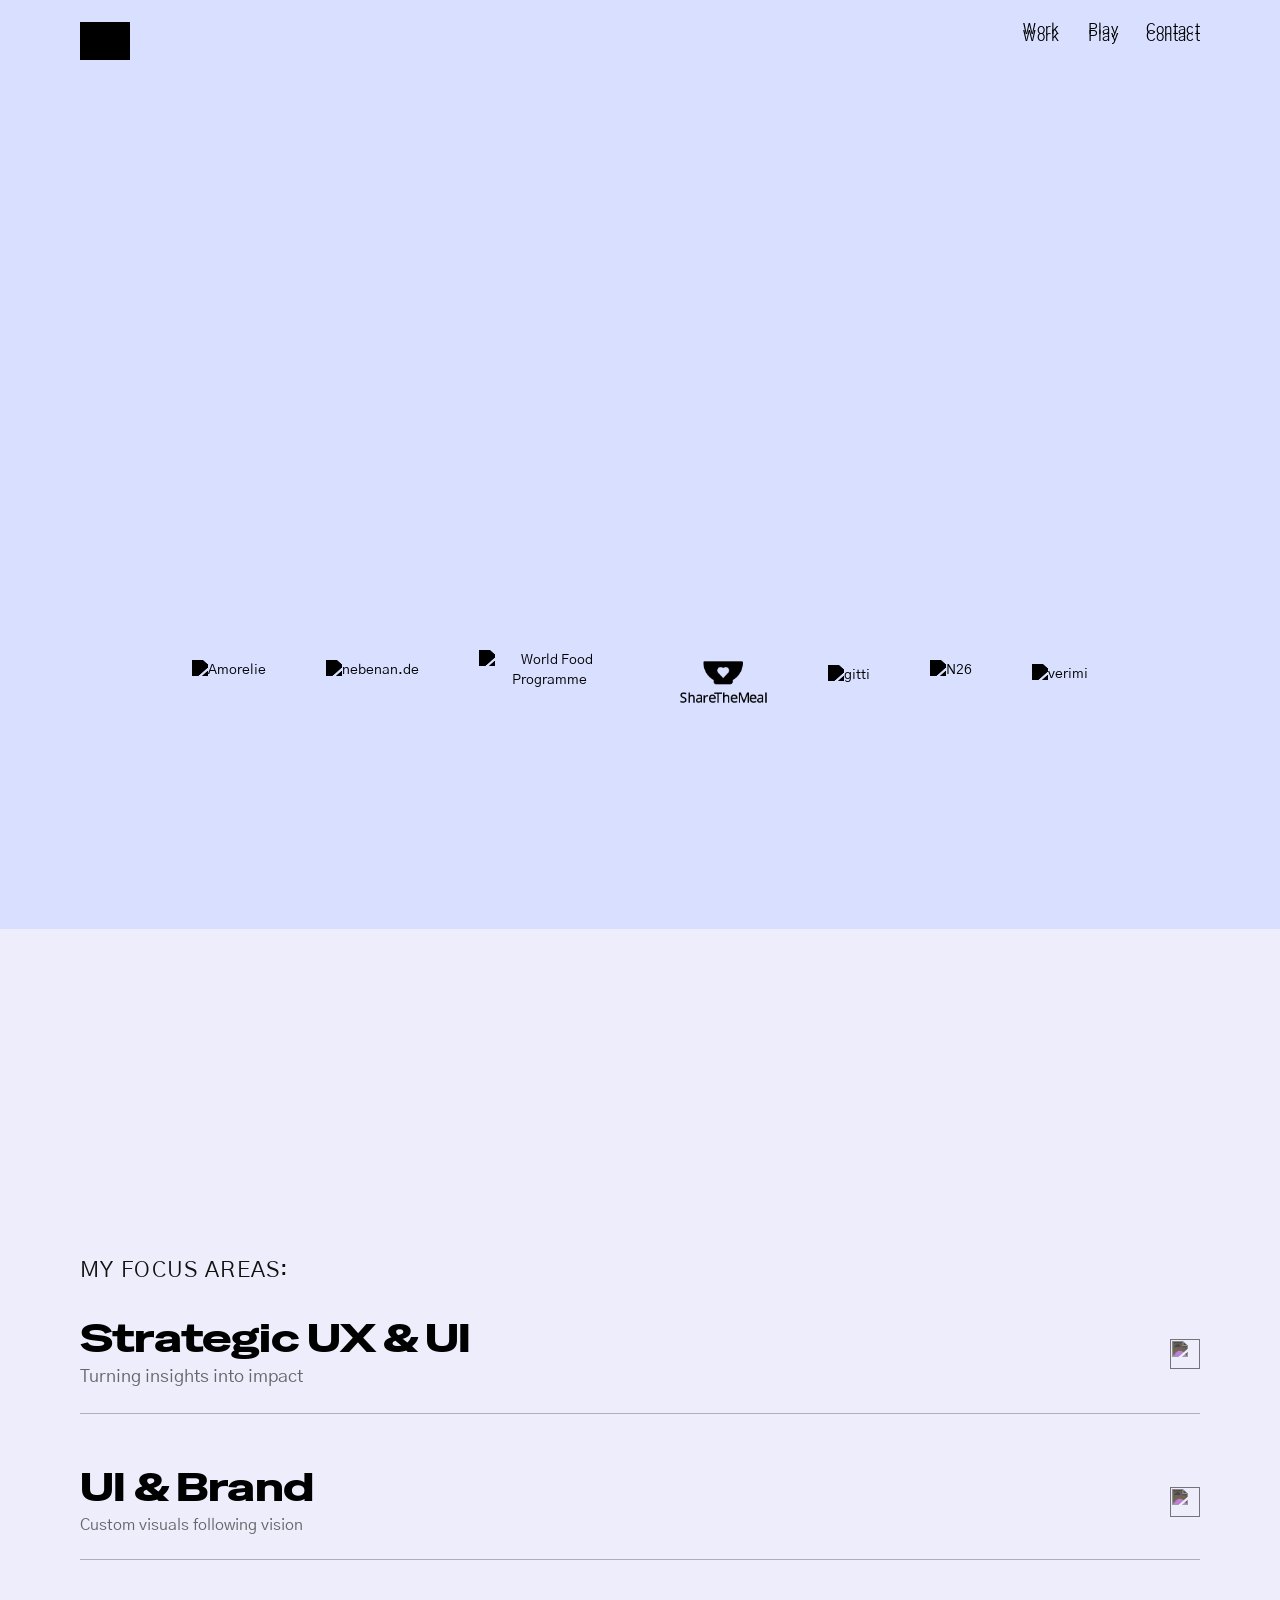
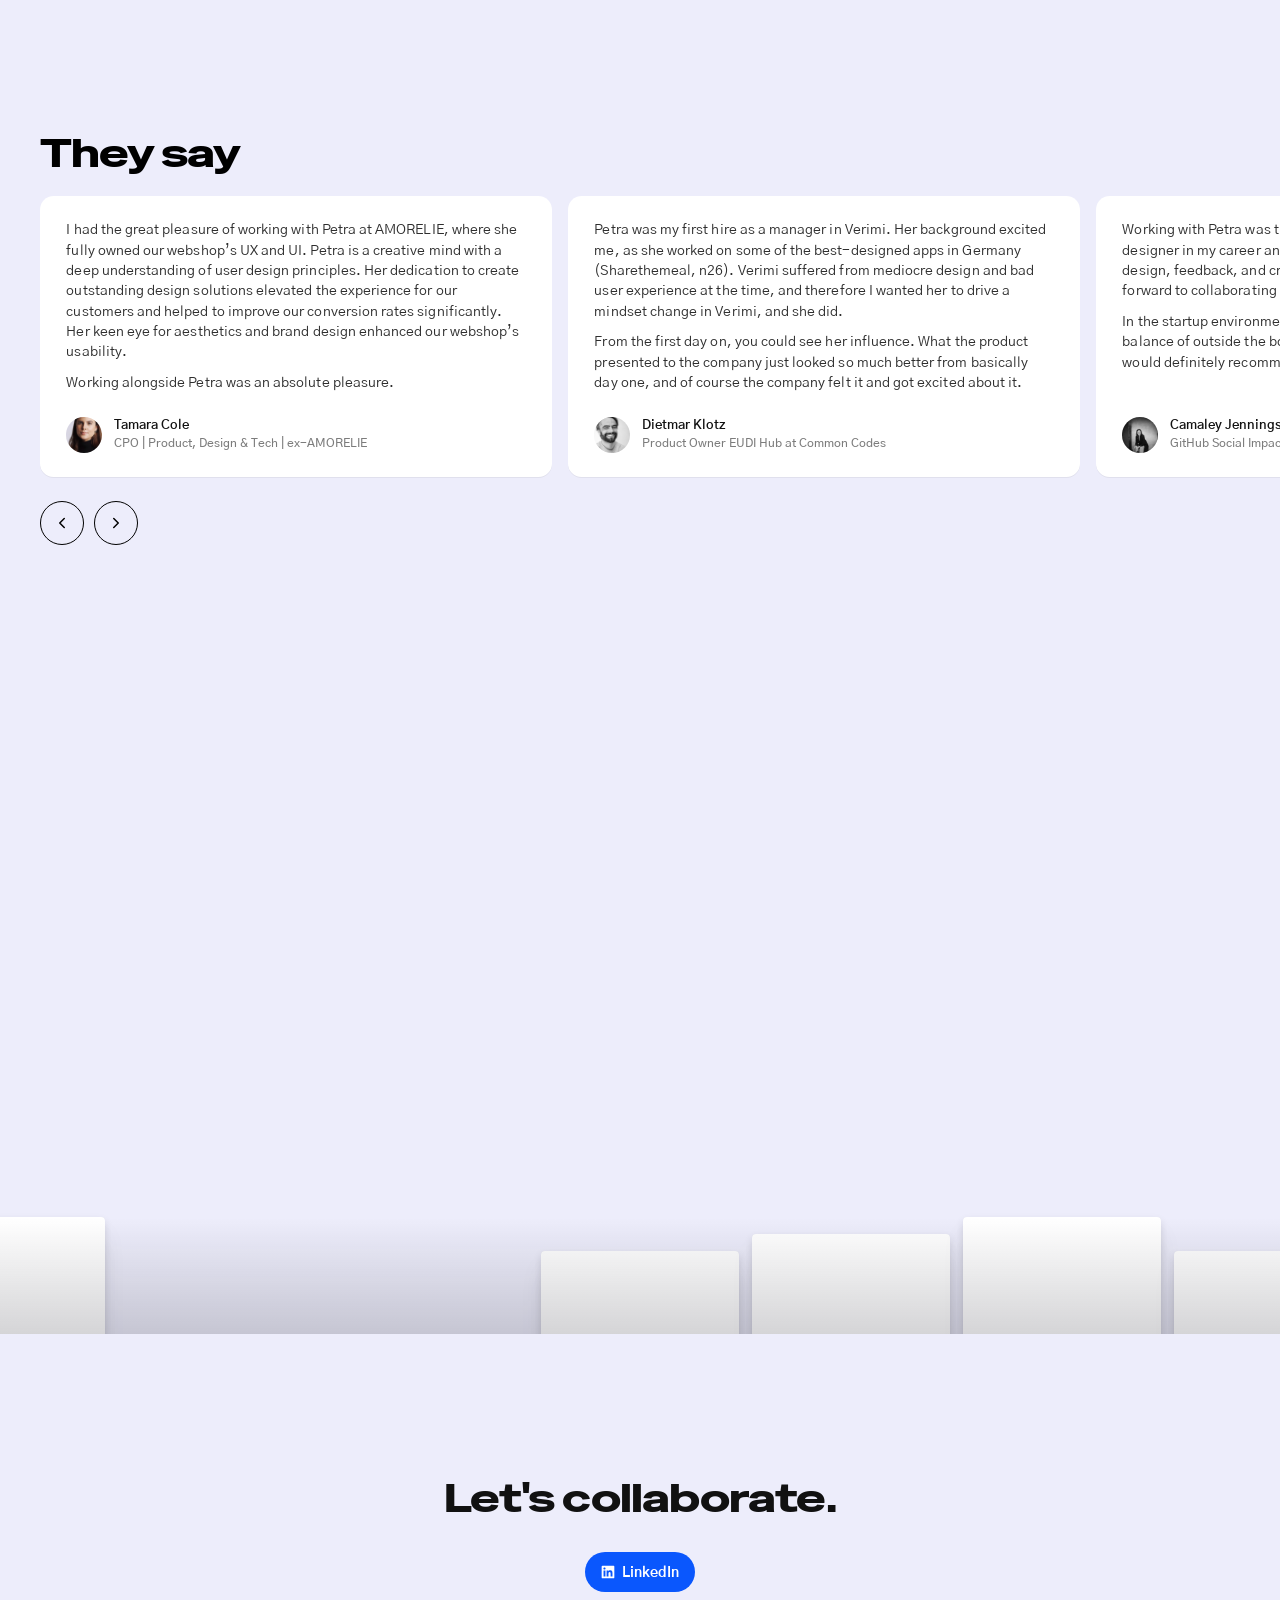
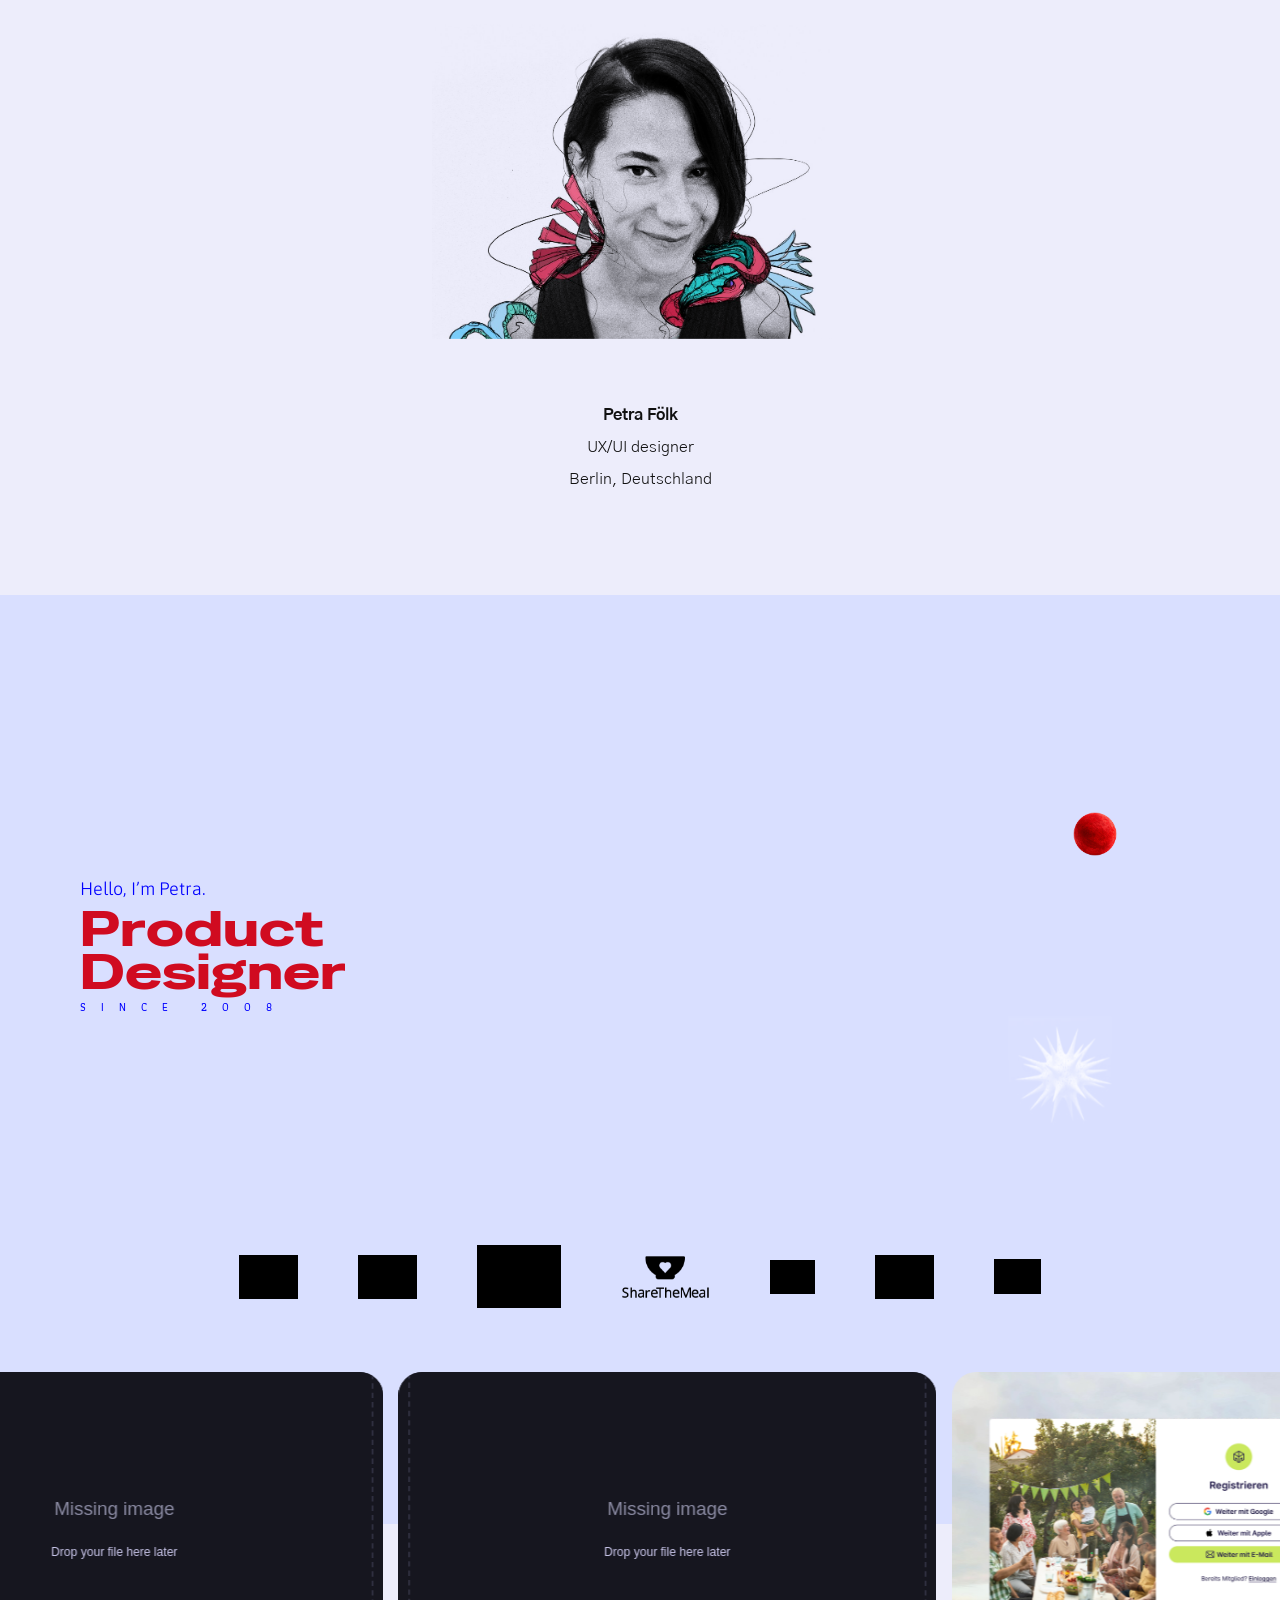
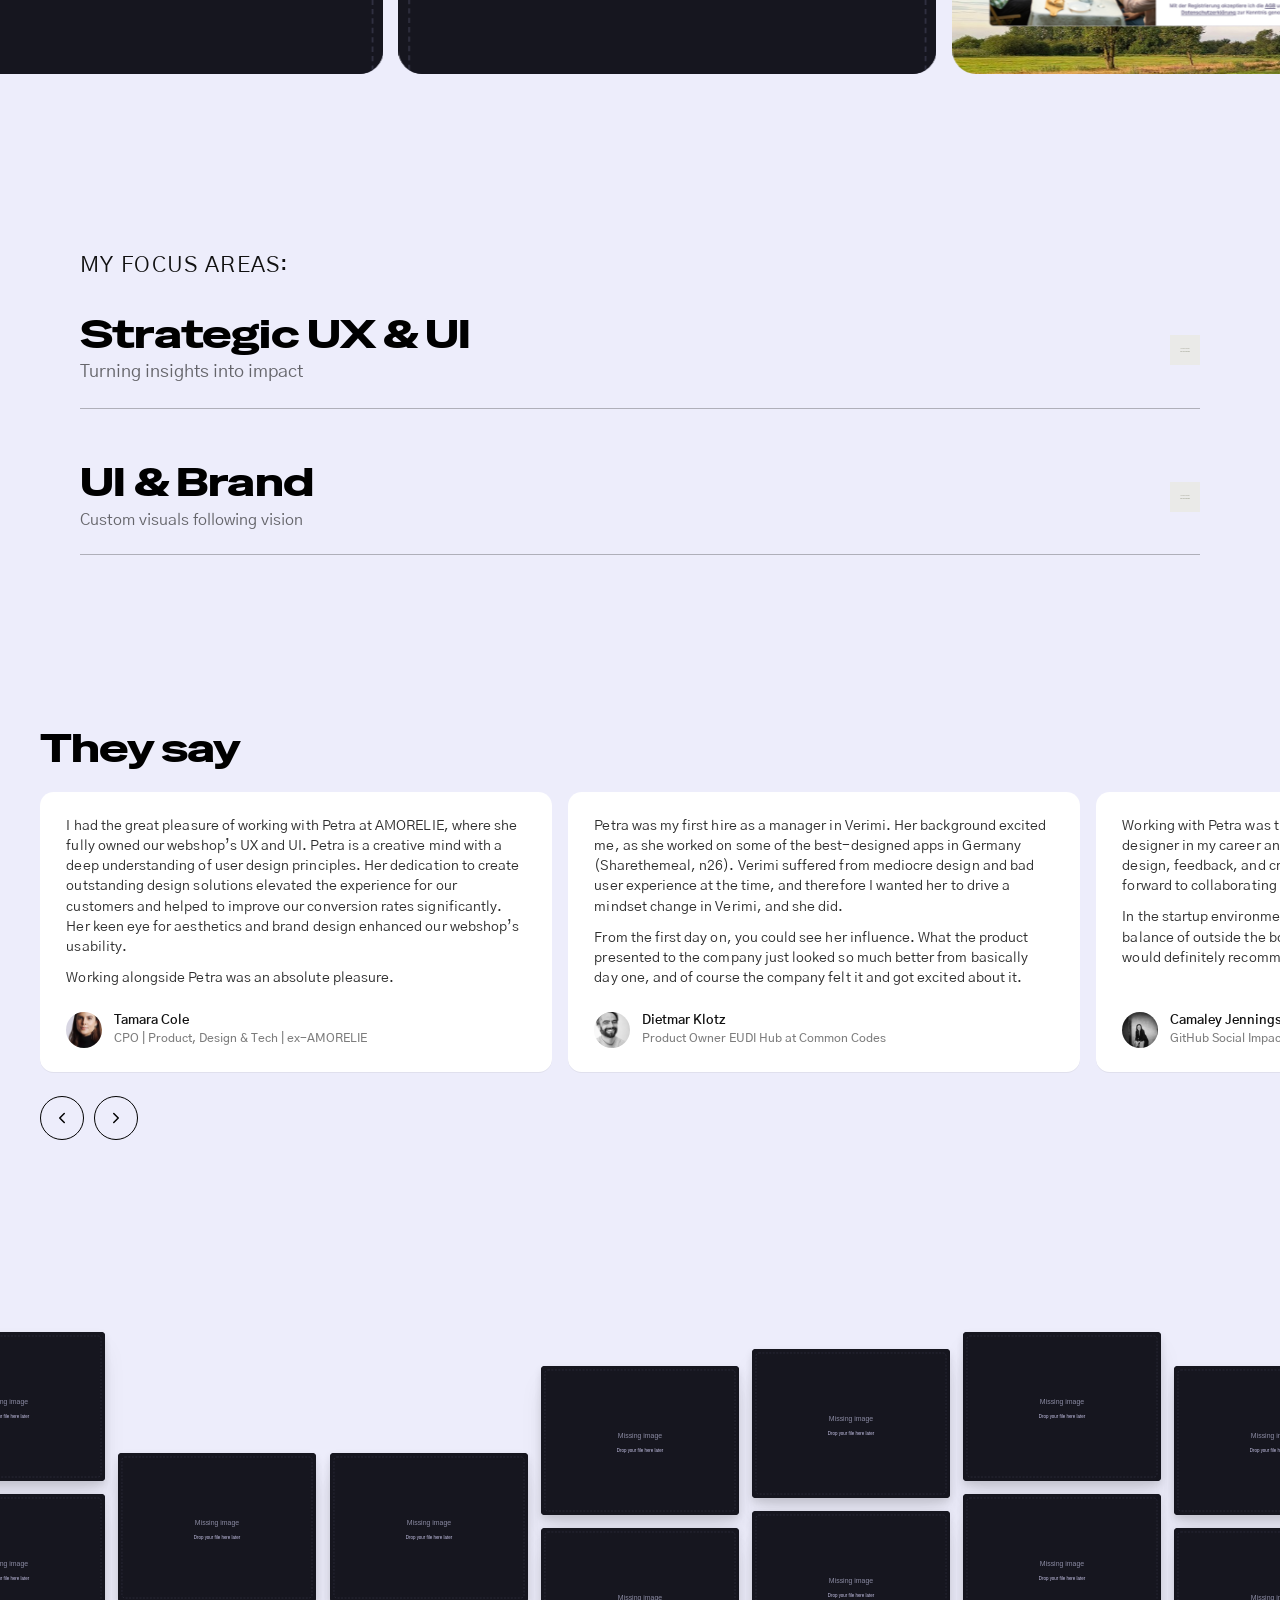
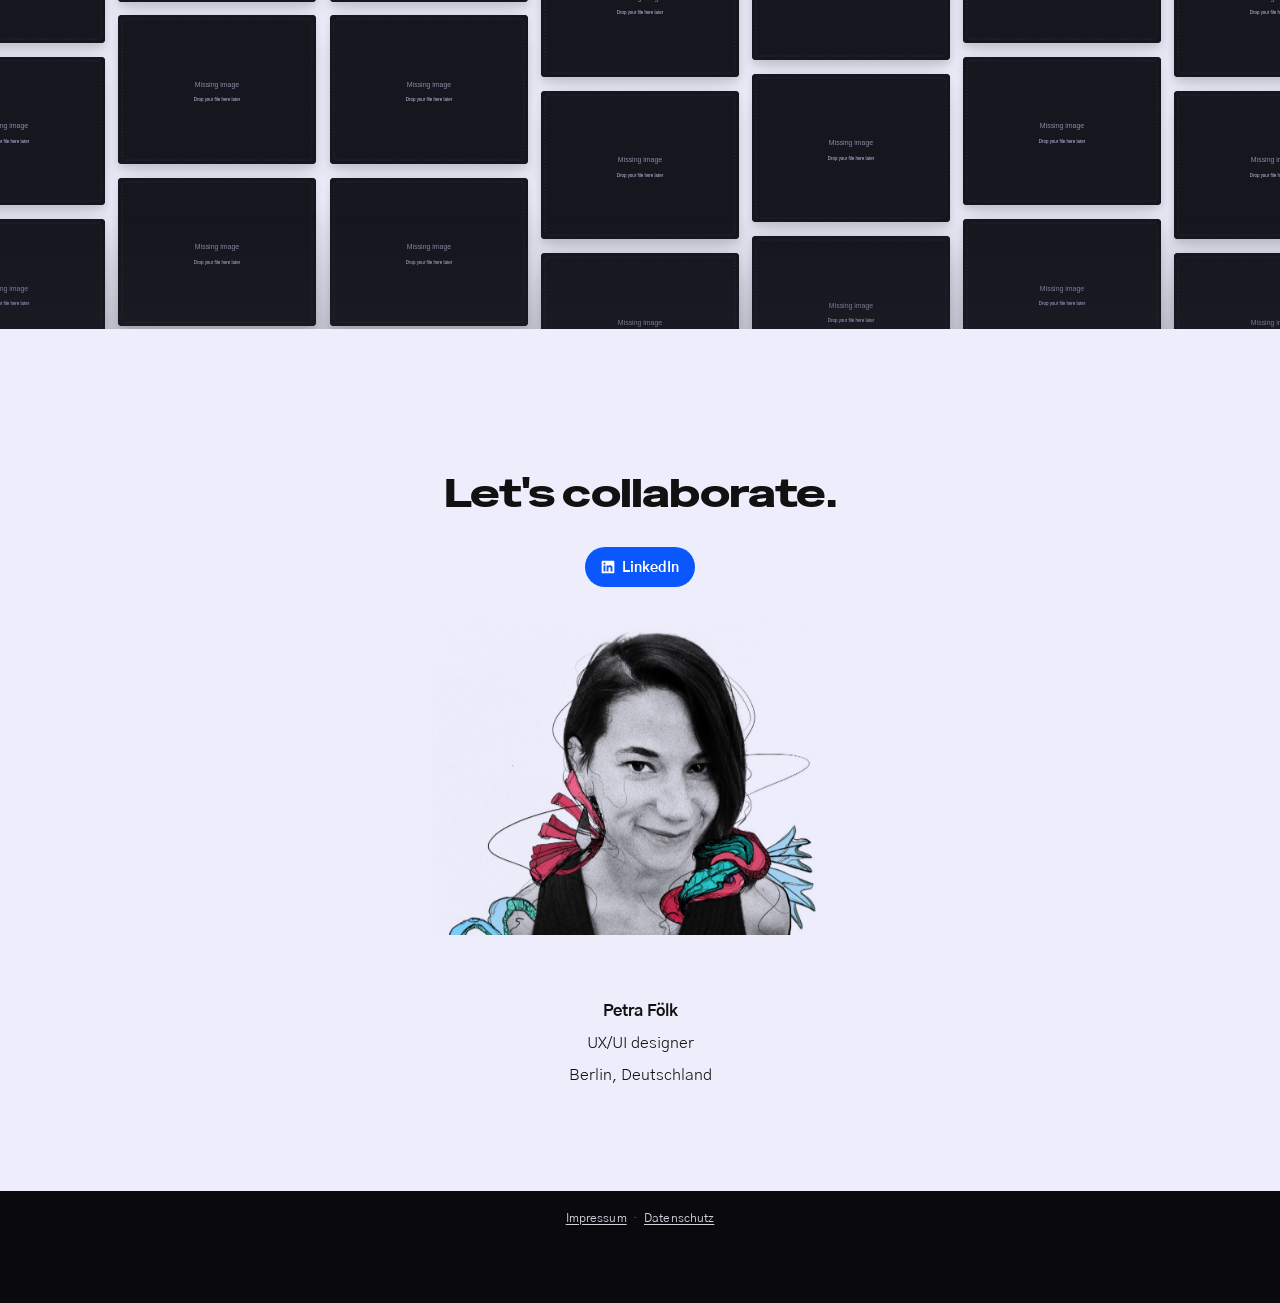
==== commit 59ab247a: "Publish portfolio" ====
--- a/index.html
+++ b/index.html
@@ -26,7 +26,7 @@
     />
     <link rel="stylesheet" href="/webflow.css" />
     <style>.companies-section{z-index:2;text-align:center;box-sizing:border-box;width:100%;max-width:none;padding:2.5rem 0 3.5rem;position:relative}.companies-logos{box-sizing:border-box;flex-wrap:wrap;justify-content:center;align-items:center;gap:1.75rem calc(2.25rem + 24px);width:100%;max-width:none;margin:0;padding:0 clamp(1rem,3vw,2rem);display:flex}@keyframes companies-logo-in{0%{opacity:0;transform:translate(-36px)}to{opacity:1;transform:translate(0,0)}}.companies-logo{object-fit:contain;opacity:0;flex:none;width:auto;max-width:140px;height:44px;animation:.7s cubic-bezier(.22,1,.36,1) forwards companies-logo-in;display:block}.companies-logo:first-child{animation-delay:0s}.companies-logo:nth-child(2){animation-delay:.14s}.companies-logo:nth-child(3){animation-delay:.28s}.companies-logo:nth-child(4){animation-delay:.42s}.companies-logo:nth-child(5){animation-delay:.56s}.companies-logo:nth-child(6){animation-delay:.7s}.companies-logo:nth-child(7){animation-delay:.84s}.companies-logo[alt=verimi]{height:35.2px}.companies-logo[alt=gitti]{height:33.792px}.companies-logo[alt="World Food Programme"]{height:63.36px}@media (prefers-reduced-motion:reduce){.companies-logo{opacity:1;animation:none;transform:none}}.hero-line-1{display:inline-block;position:relative}.location-pill{--lp-w0:3.2em;--lp-w1:3.5em;--lp-w2:4.8em;--lp-text:1.05em;--lp-stride:2.6em;color:#04141a;letter-spacing:.04em;white-space:nowrap;transform-origin:50%;pointer-events:none;background:0 0;border-radius:0;justify-content:center;align-items:center;margin:0;padding:0;font-family:Poppins,sans-serif;font-size:.42em;font-weight:600;line-height:1;display:inline-flex;position:absolute;top:50%;left:calc(100% + .28em);overflow:visible;transform:translateY(-55%)rotate(-10deg)}.location-pill__viewport{box-sizing:content-box;height:var(--lp-text);width:var(--lp-w0);isolation:isolate;will-change:width;background:#2ee6d6;border-radius:999px;padding:.32em .7em;animation:5.4s linear infinite location-width;display:block;overflow:hidden}.location-pill__track{will-change:transform;flex-direction:column;align-items:center;width:100%;animation:5.4s cubic-bezier(.22,1,.36,1) infinite location-slot;display:flex}.location-pill__item{height:var(--lp-stride);flex:0 0 var(--lp-stride);white-space:nowrap;width:max-content;max-width:none;line-height:var(--lp-text);justify-content:center;align-items:flex-start;display:flex;overflow:hidden}@keyframes location-slot{0%,26%{transform:translateY(0)}32%,58%{transform:translateY(-25%)}64%,90%{transform:translateY(-50%)}to{transform:translateY(-75%)}}@keyframes location-width{0%,27%{width:var(--lp-w0)}28%{width:var(--lp-w0);animation-timing-function:cubic-bezier(.34,1.56,.64,1)}31%,59%{width:var(--lp-w1)}60%{width:var(--lp-w1);animation-timing-function:cubic-bezier(.34,1.56,.64,1)}63%,91%{width:var(--lp-w2)}92%{width:var(--lp-w2);animation-timing-function:cubic-bezier(.34,1.56,.64,1)}97%,to{width:var(--lp-w0)}}@media (prefers-reduced-motion:reduce){.location-pill__track,.location-pill__viewport{animation:none}.location-pill__viewport{width:var(--lp-w0)}.location-pill__item:not(:first-child){display:none}}</style>
-    <script type="module" crossorigin src="/assets/index-B9OG4VPF.js"></script>
+    <script type="module" crossorigin src="/assets/index-BfnGAvYE.js"></script>
     <link rel="stylesheet" crossorigin href="/assets/index-Cc382RIL.css">
       <link rel="canonical" href="https://robowombat.github.io/" />
     <meta property="og:type" content="profile" />
@@ -34,8 +34,12 @@
     <meta property="og:title" content="Petra Fölk | Product designer (UX/UI), Berlin" />
     <meta property="og:description" content="Petra Fölk, product designer (UX/UI) in Berlin since 2008. Case studies for nebenan.de, ShareTheMeal by the UN World Food Programme, N26, Verimi, Amorelie and Gitti." />
     <meta property="og:url" content="https://robowombat.github.io/" />
-    <meta name="twitter:card" content="summary" />
-    <script type="application/ld+json">{"@context":"https://schema.org","@type":"Person","name":"Petra Fölk","jobTitle":"Product designer (UX/UI)","description":"Product designer (UX/UI) based in Berlin, designing products and visuals since 2008. Lead designer of ShareTheMeal by the UN World Food Programme, product designer at nebenan.de, and designer for N26, Verimi, Amorelie and Gitti.","url":"https://robowombat.github.io/","address":{"@type":"PostalAddress","addressLocality":"Berlin","addressCountry":"DE"},"sameAs":["https://www.linkedin.com/in/petra-f%C3%B6lk-b6833411"]}</script>
+    <meta property="og:image" content="https://robowombat.github.io/assets/images/collaborate-petra.jpg" />
+    <meta name="twitter:card" content="summary_large_image" />
+    <meta name="twitter:title" content="Petra Fölk | Product designer (UX/UI), Berlin" />
+    <meta name="twitter:description" content="Petra Fölk, product designer (UX/UI) in Berlin since 2008. Case studies for nebenan.de, ShareTheMeal by the UN World Food Programme, N26, Verimi, Amorelie and Gitti." />
+    <meta name="twitter:image" content="https://robowombat.github.io/assets/images/collaborate-petra.jpg" />
+    <script type="application/ld+json">{"@context":"https://schema.org","@type":"Person","name":"Petra Fölk","jobTitle":"Product designer (UX/UI)","description":"Product designer (UX/UI) based in Berlin, designing products and visuals since 2008. Lead designer of ShareTheMeal by the UN World Food Programme, product designer at nebenan.de, and designer for N26, Verimi, Amorelie and Gitti.","url":"https://robowombat.github.io/","image":"https://robowombat.github.io/assets/images/collaborate-petra.jpg","address":{"@type":"PostalAddress","addressLocality":"Berlin","addressCountry":"DE"},"sameAs":["https://www.linkedin.com/in/petra-f%C3%B6lk-b6833411"]}</script>
   </head>
   <body class="body-2">
     <div id="root"><div class="portfolio-shell portfolio-shell--home"><div data-collapse="medium" data-animation="default" data-duration="400" id="Projects-Branding" data-easing="ease" data-easing2="ease" role="banner" class="nav w-nav"><div class="nav__container w-container"><a href="/" aria-current="page" class="w-nav-brand w--current" aria-label="home"><img loading="eager" fetchpriority="high" src="https://cdn.prod.website-files.com/6807ccc4019dbd22e881b10c/680a6a827ea03a8ecb52d35e_PF_signature_bright.png" alt="" class="image-8"></a><nav role="navigation" id="w-node-_32e10129-2707-fa69-8e71-2a2e29fe89ba-29fe89b6" class="nav-menu w-nav-menu"><a href="#Work" class="nav__link-div nav__link-div--black nav__link-div--space w-inline-block"><div class="nav__link">Work</div></a><a href="/play" class="nav__link-div nav__link-div--black nav__link-div--space w-inline-block"><div class="nav__link">Play</div></a><a href="#Contact" class="nav__link-div nav__link-div--black nav__link-div--space w-inline-block"><div class="nav__link">Contact</div></a></nav><div class="nav__mobilebutton w-nav-button" style="-webkit-user-select: text;" aria-label="menu" role="button" tabindex="0" aria-controls="w-nav-overlay-0" aria-haspopup="menu" aria-expanded="false"><div class="nav__mobileicon w-icon-nav-menu"></div></div></div><div class="w-nav-overlay" data-wf-ignore="" id="w-nav-overlay-0"></div></div><div class="main-accordion hero-padding"><nav class="hero-menu" aria-label="Primary">
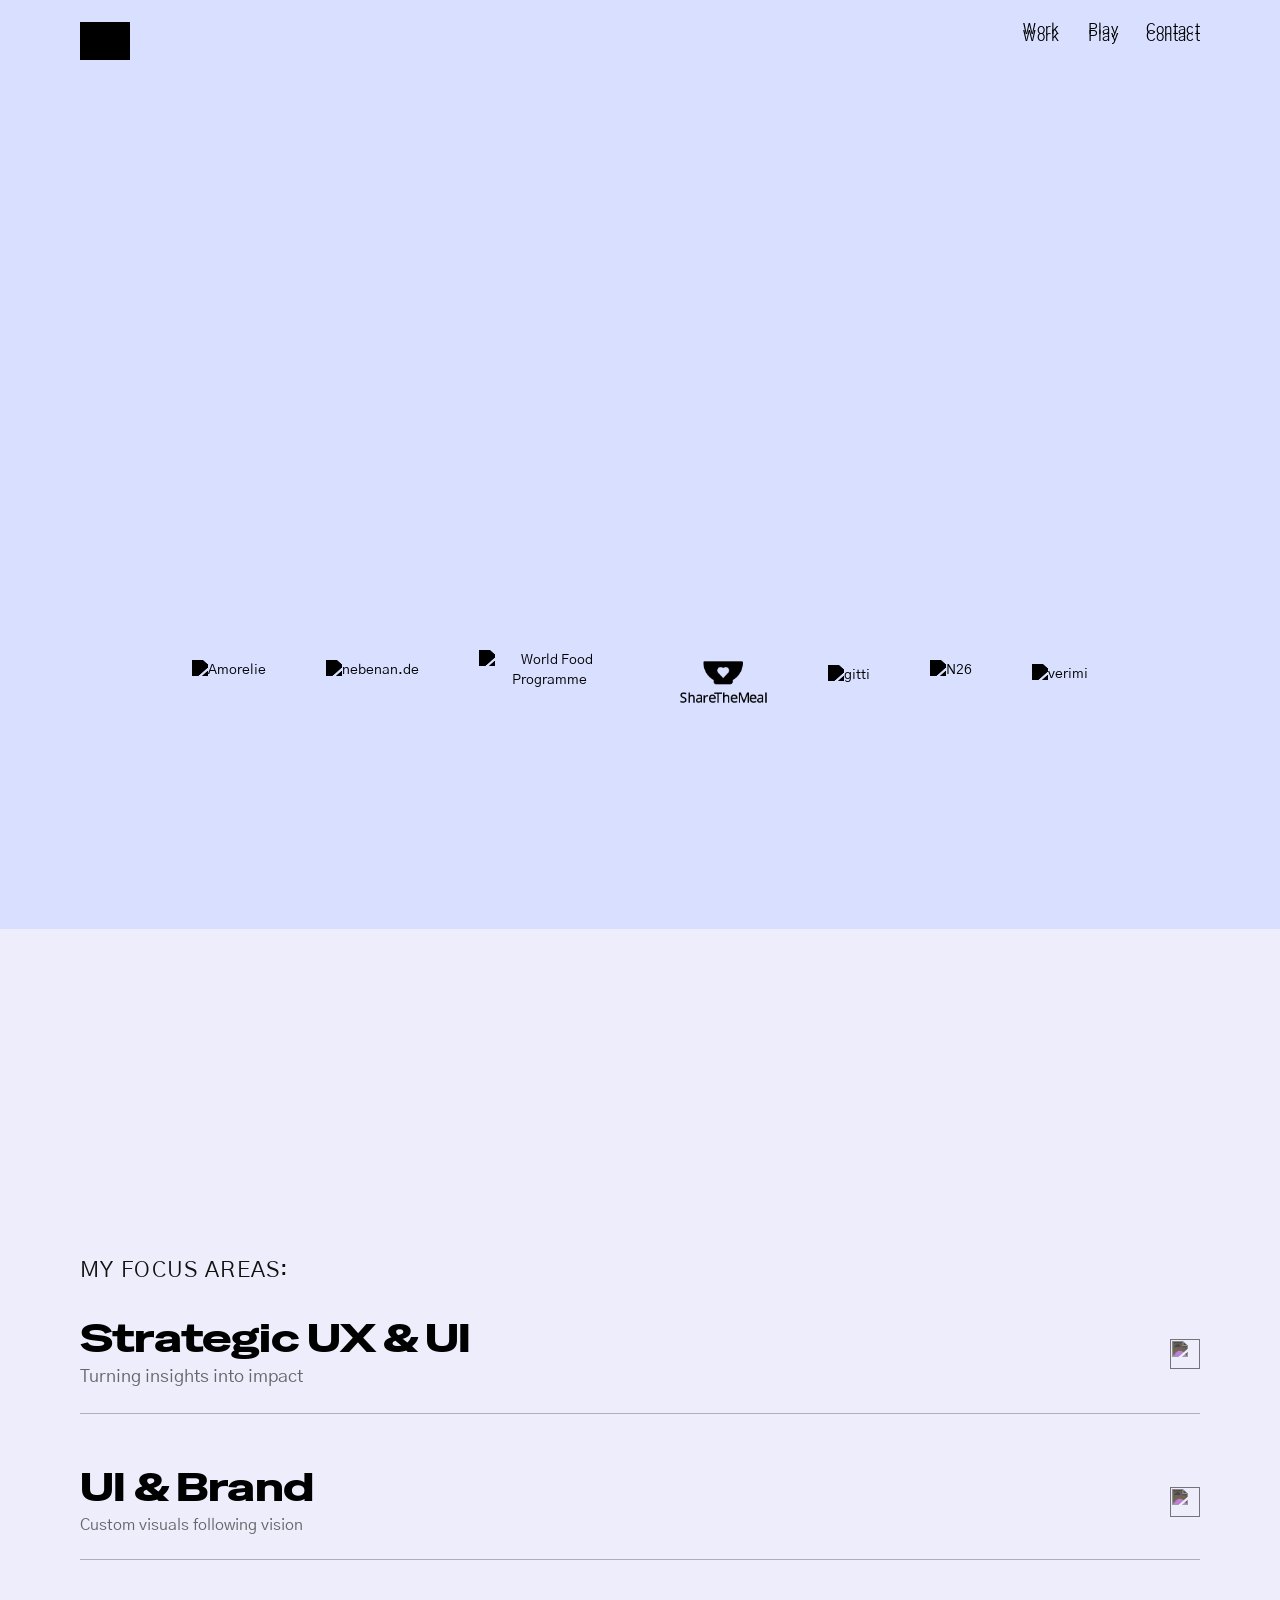
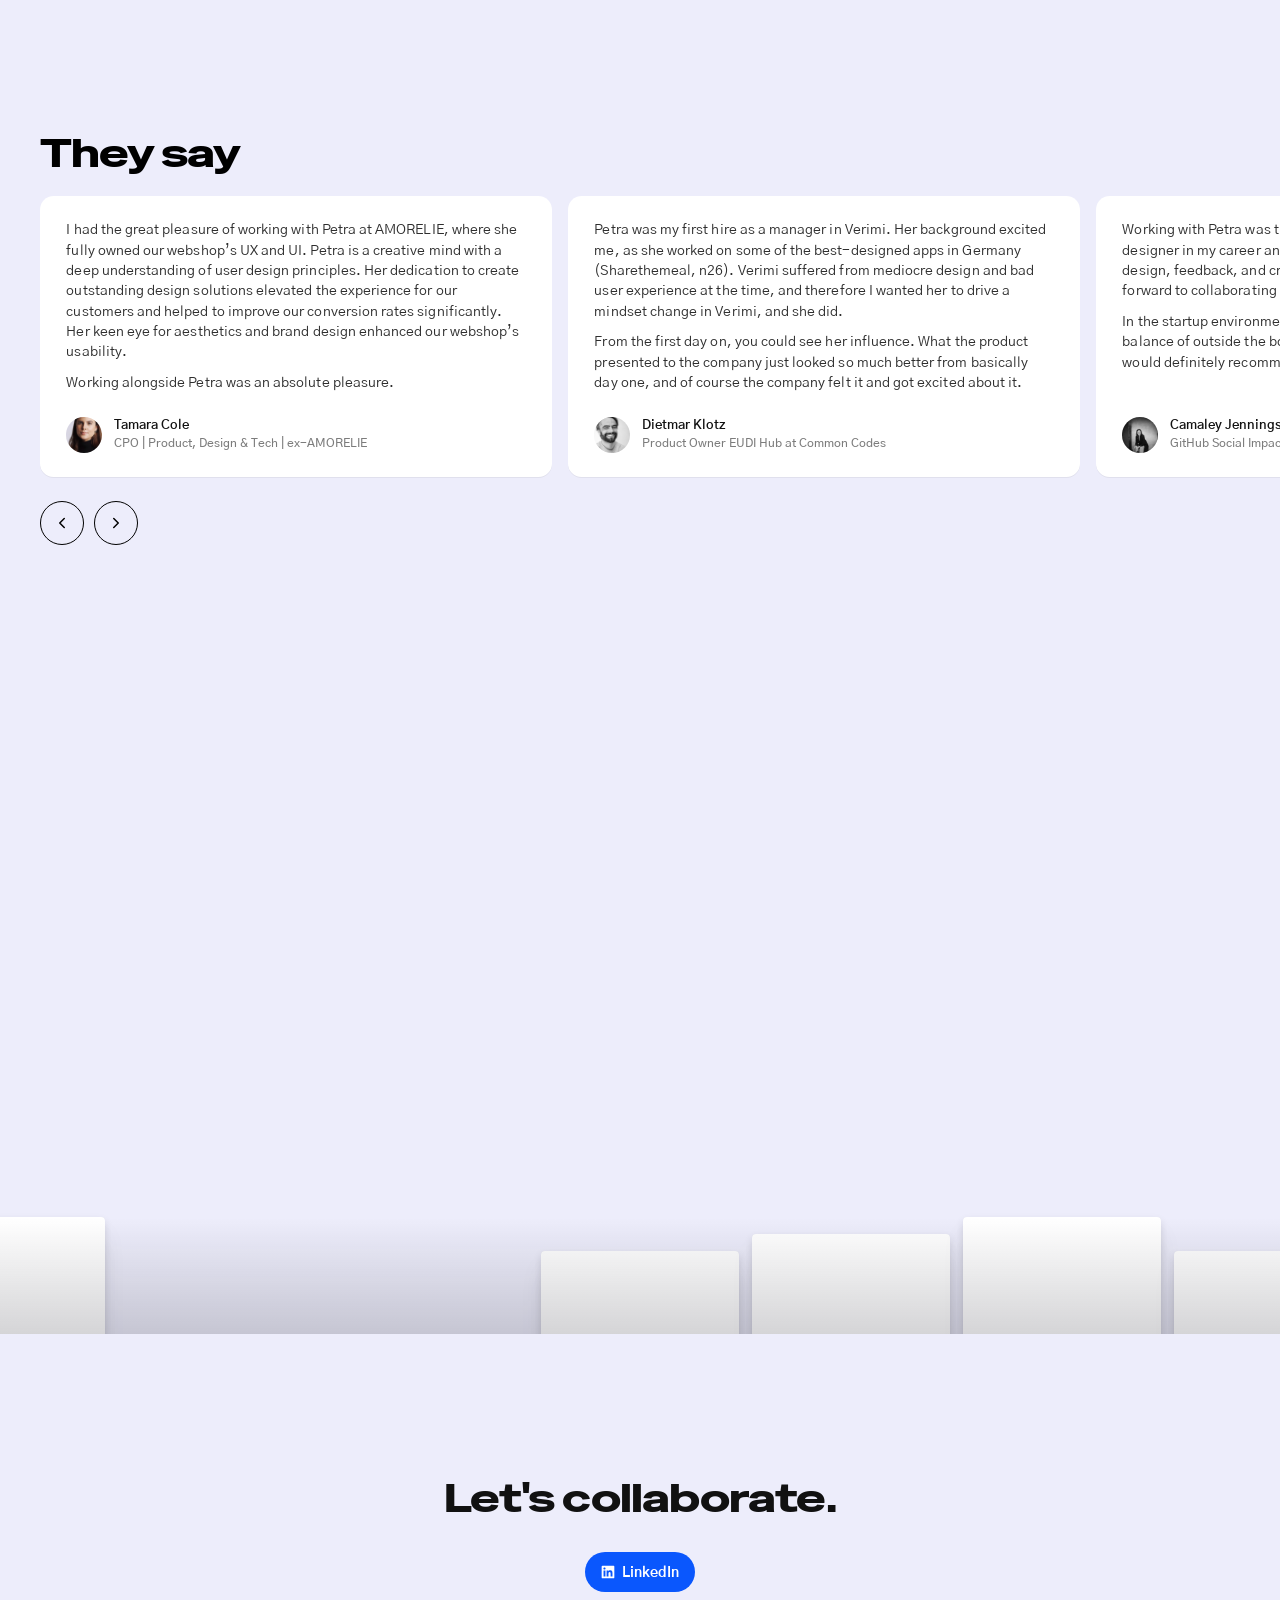
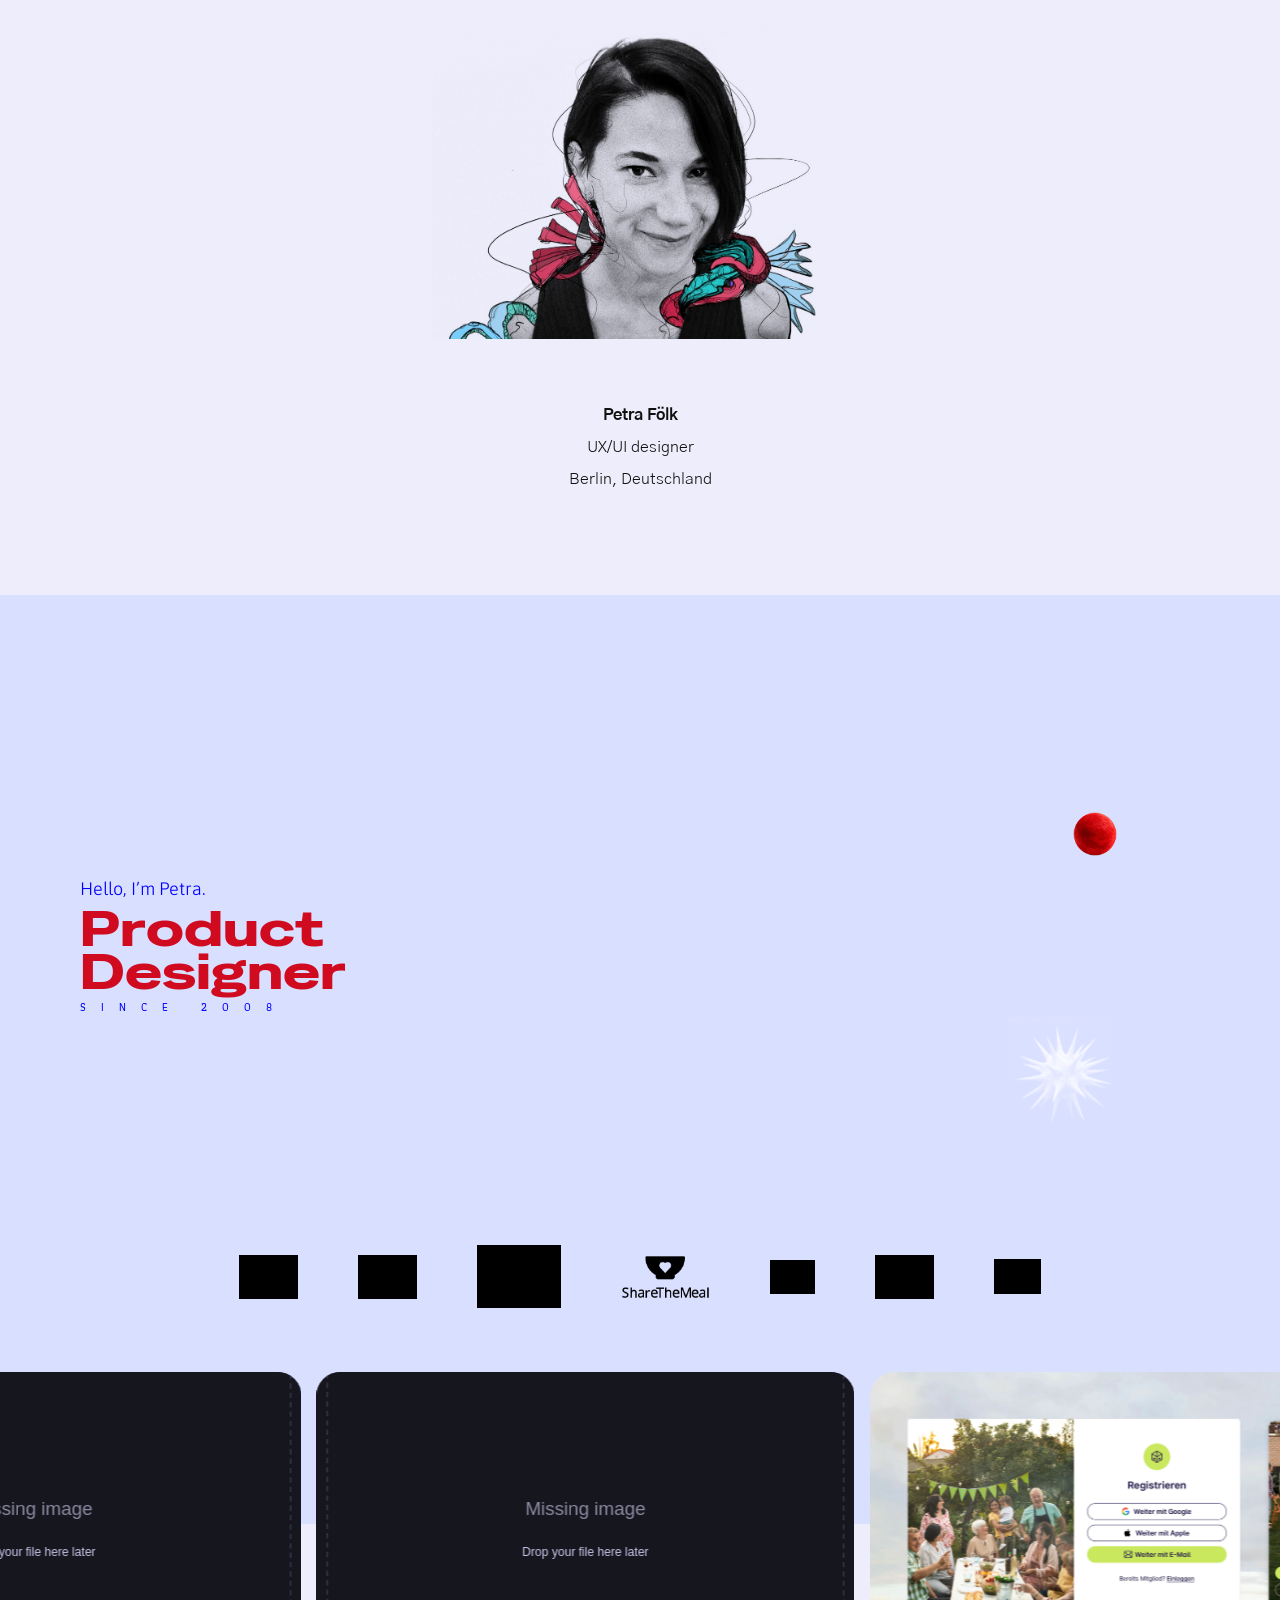
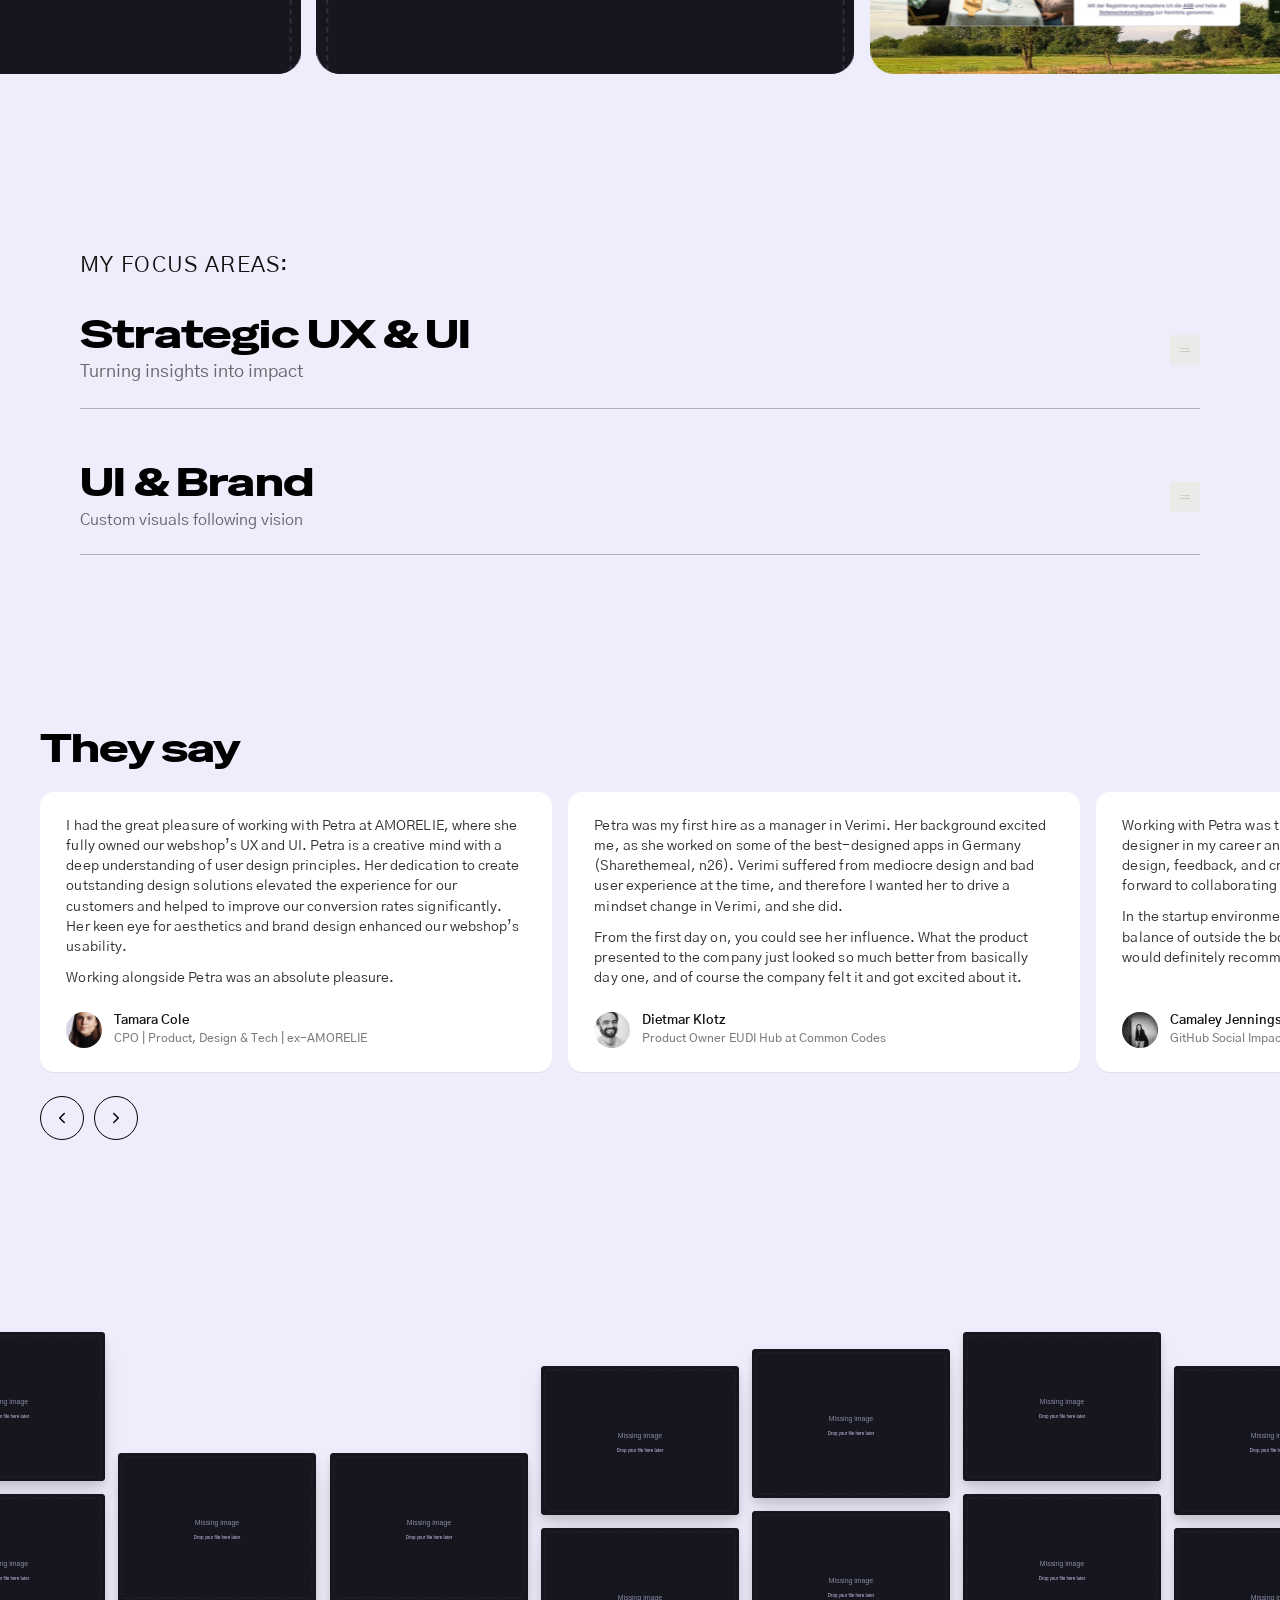
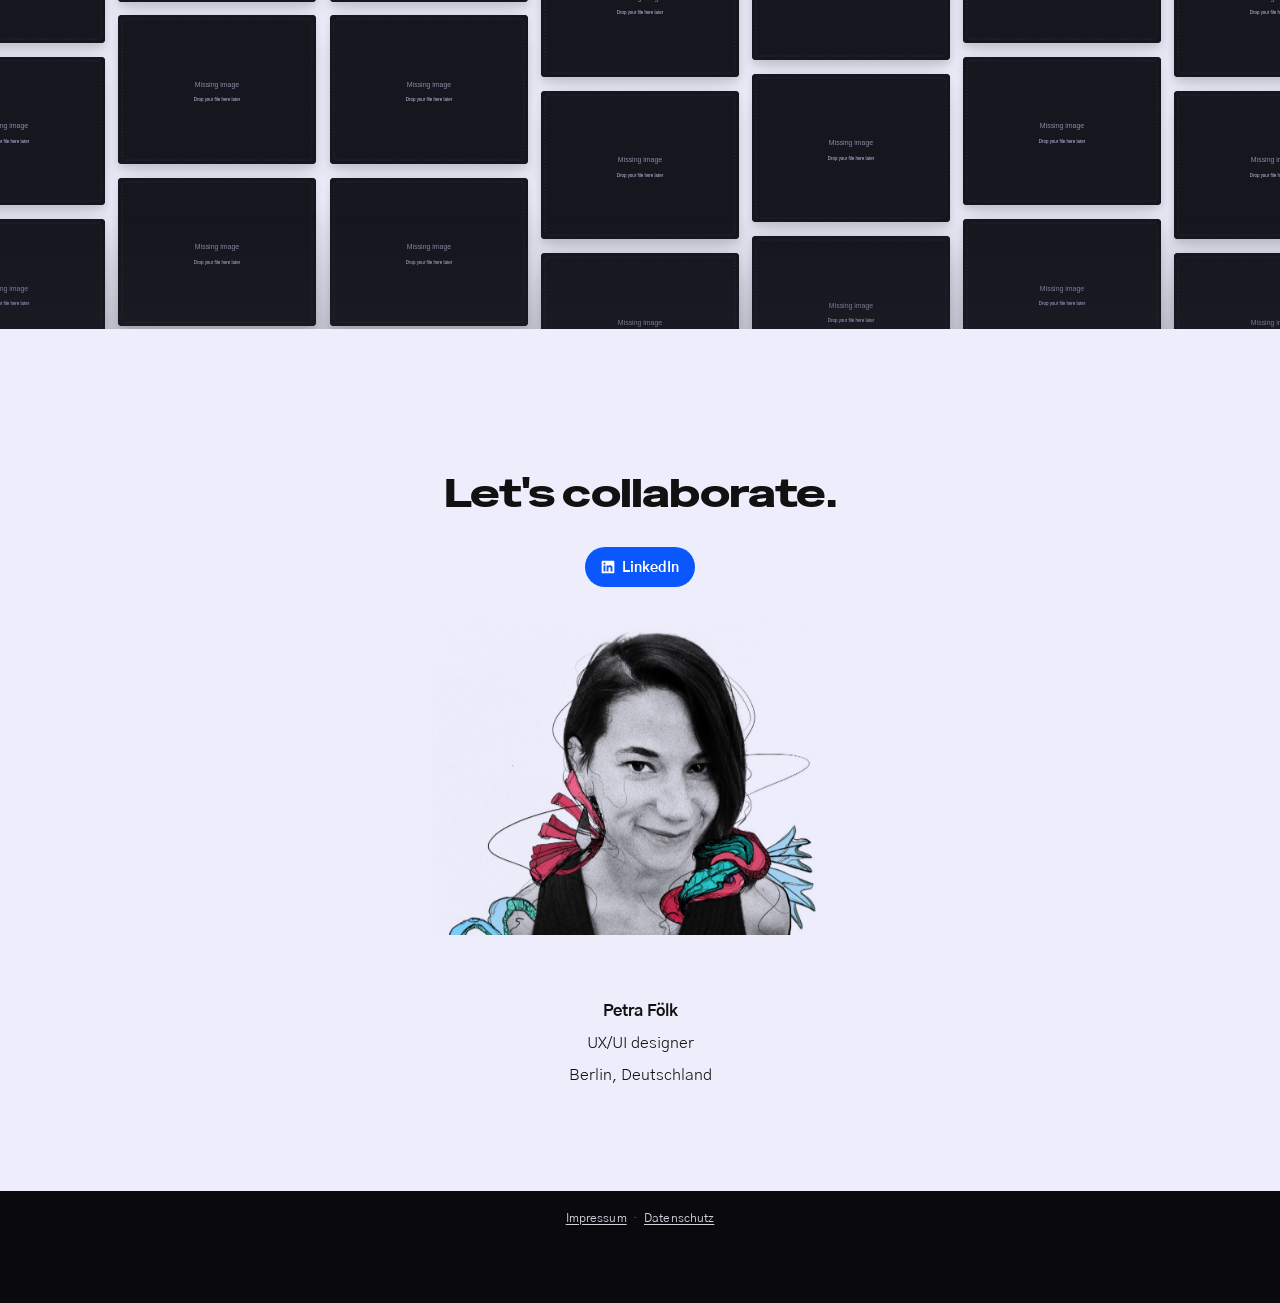
==== commit 6a41748a: "Publish portfolio" ====
--- a/index.html
+++ b/index.html
@@ -29,6 +29,7 @@
     <script type="module" crossorigin src="/assets/index-BfnGAvYE.js"></script>
     <link rel="stylesheet" crossorigin href="/assets/index-Cc382RIL.css">
       <link rel="canonical" href="https://robowombat.github.io/" />
+    <link rel="alternate" type="application/json" href="https://robowombat.github.io/resume.json" title="Resume (JSON)" />
     <meta property="og:type" content="profile" />
     <meta property="og:site_name" content="Petra Fölk" />
     <meta property="og:title" content="Petra Fölk | Product designer (UX/UI), Berlin" />
@@ -39,7 +40,7 @@
     <meta name="twitter:title" content="Petra Fölk | Product designer (UX/UI), Berlin" />
     <meta name="twitter:description" content="Petra Fölk, product designer (UX/UI) in Berlin since 2008. Case studies for nebenan.de, ShareTheMeal by the UN World Food Programme, N26, Verimi, Amorelie and Gitti." />
     <meta name="twitter:image" content="https://robowombat.github.io/assets/images/collaborate-petra.jpg" />
-    <script type="application/ld+json">{"@context":"https://schema.org","@type":"Person","name":"Petra Fölk","jobTitle":"Product designer (UX/UI)","description":"Product designer (UX/UI) based in Berlin, designing products and visuals since 2008. Lead designer of ShareTheMeal by the UN World Food Programme, product designer at nebenan.de, and designer for N26, Verimi, Amorelie and Gitti.","url":"https://robowombat.github.io/","image":"https://robowombat.github.io/assets/images/collaborate-petra.jpg","address":{"@type":"PostalAddress","addressLocality":"Berlin","addressCountry":"DE"},"sameAs":["https://www.linkedin.com/in/petra-f%C3%B6lk-b6833411"]}</script>
+    <script type="application/ld+json">{"@context":"https://schema.org","@graph":[{"@type":"WebSite","@id":"https://robowombat.github.io/#website","url":"https://robowombat.github.io/","name":"Petra Fölk","description":"Petra Fölk, product designer (UX/UI) in Berlin since 2008. Case studies for nebenan.de, ShareTheMeal by the UN World Food Programme, N26, Verimi, Amorelie and Gitti.","publisher":{"@id":"https://robowombat.github.io/#person"}},{"@type":"ProfilePage","@id":"https://robowombat.github.io/#profile","url":"https://robowombat.github.io/","name":"Petra Fölk | Product designer (UX/UI), Berlin","description":"Petra Fölk, product designer (UX/UI) in Berlin since 2008. Case studies for nebenan.de, ShareTheMeal by the UN World Food Programme, N26, Verimi, Amorelie and Gitti.","mainEntity":{"@id":"https://robowombat.github.io/#person"}},{"@type":"Person","@id":"https://robowombat.github.io/#person","name":"Petra Fölk","jobTitle":"Product designer (UX/UI)","description":"Product designer (UX/UI) based in Berlin, designing products and visuals since 2008. Lead designer of ShareTheMeal by the UN World Food Programme, product designer at nebenan.de, and designer for N26, Verimi, Amorelie and Gitti.","url":"https://robowombat.github.io/","image":"https://robowombat.github.io/assets/images/collaborate-petra.jpg","address":{"@type":"PostalAddress","addressLocality":"Berlin","addressCountry":"DE"},"sameAs":["https://www.linkedin.com/in/petra-f%C3%B6lk-b6833411"]}]}</script>
   </head>
   <body class="body-2">
     <div id="root"><div class="portfolio-shell portfolio-shell--home"><div data-collapse="medium" data-animation="default" data-duration="400" id="Projects-Branding" data-easing="ease" data-easing2="ease" role="banner" class="nav w-nav"><div class="nav__container w-container"><a href="/" aria-current="page" class="w-nav-brand w--current" aria-label="home"><img loading="eager" fetchpriority="high" src="https://cdn.prod.website-files.com/6807ccc4019dbd22e881b10c/680a6a827ea03a8ecb52d35e_PF_signature_bright.png" alt="" class="image-8"></a><nav role="navigation" id="w-node-_32e10129-2707-fa69-8e71-2a2e29fe89ba-29fe89b6" class="nav-menu w-nav-menu"><a href="#Work" class="nav__link-div nav__link-div--black nav__link-div--space w-inline-block"><div class="nav__link">Work</div></a><a href="/play" class="nav__link-div nav__link-div--black nav__link-div--space w-inline-block"><div class="nav__link">Play</div></a><a href="#Contact" class="nav__link-div nav__link-div--black nav__link-div--space w-inline-block"><div class="nav__link">Contact</div></a></nav><div class="nav__mobilebutton w-nav-button" style="-webkit-user-select: text;" aria-label="menu" role="button" tabindex="0" aria-controls="w-nav-overlay-0" aria-haspopup="menu" aria-expanded="false"><div class="nav__mobileicon w-icon-nav-menu"></div></div></div><div class="w-nav-overlay" data-wf-ignore="" id="w-nav-overlay-0"></div></div><div class="main-accordion hero-padding"><nav class="hero-menu" aria-label="Primary">
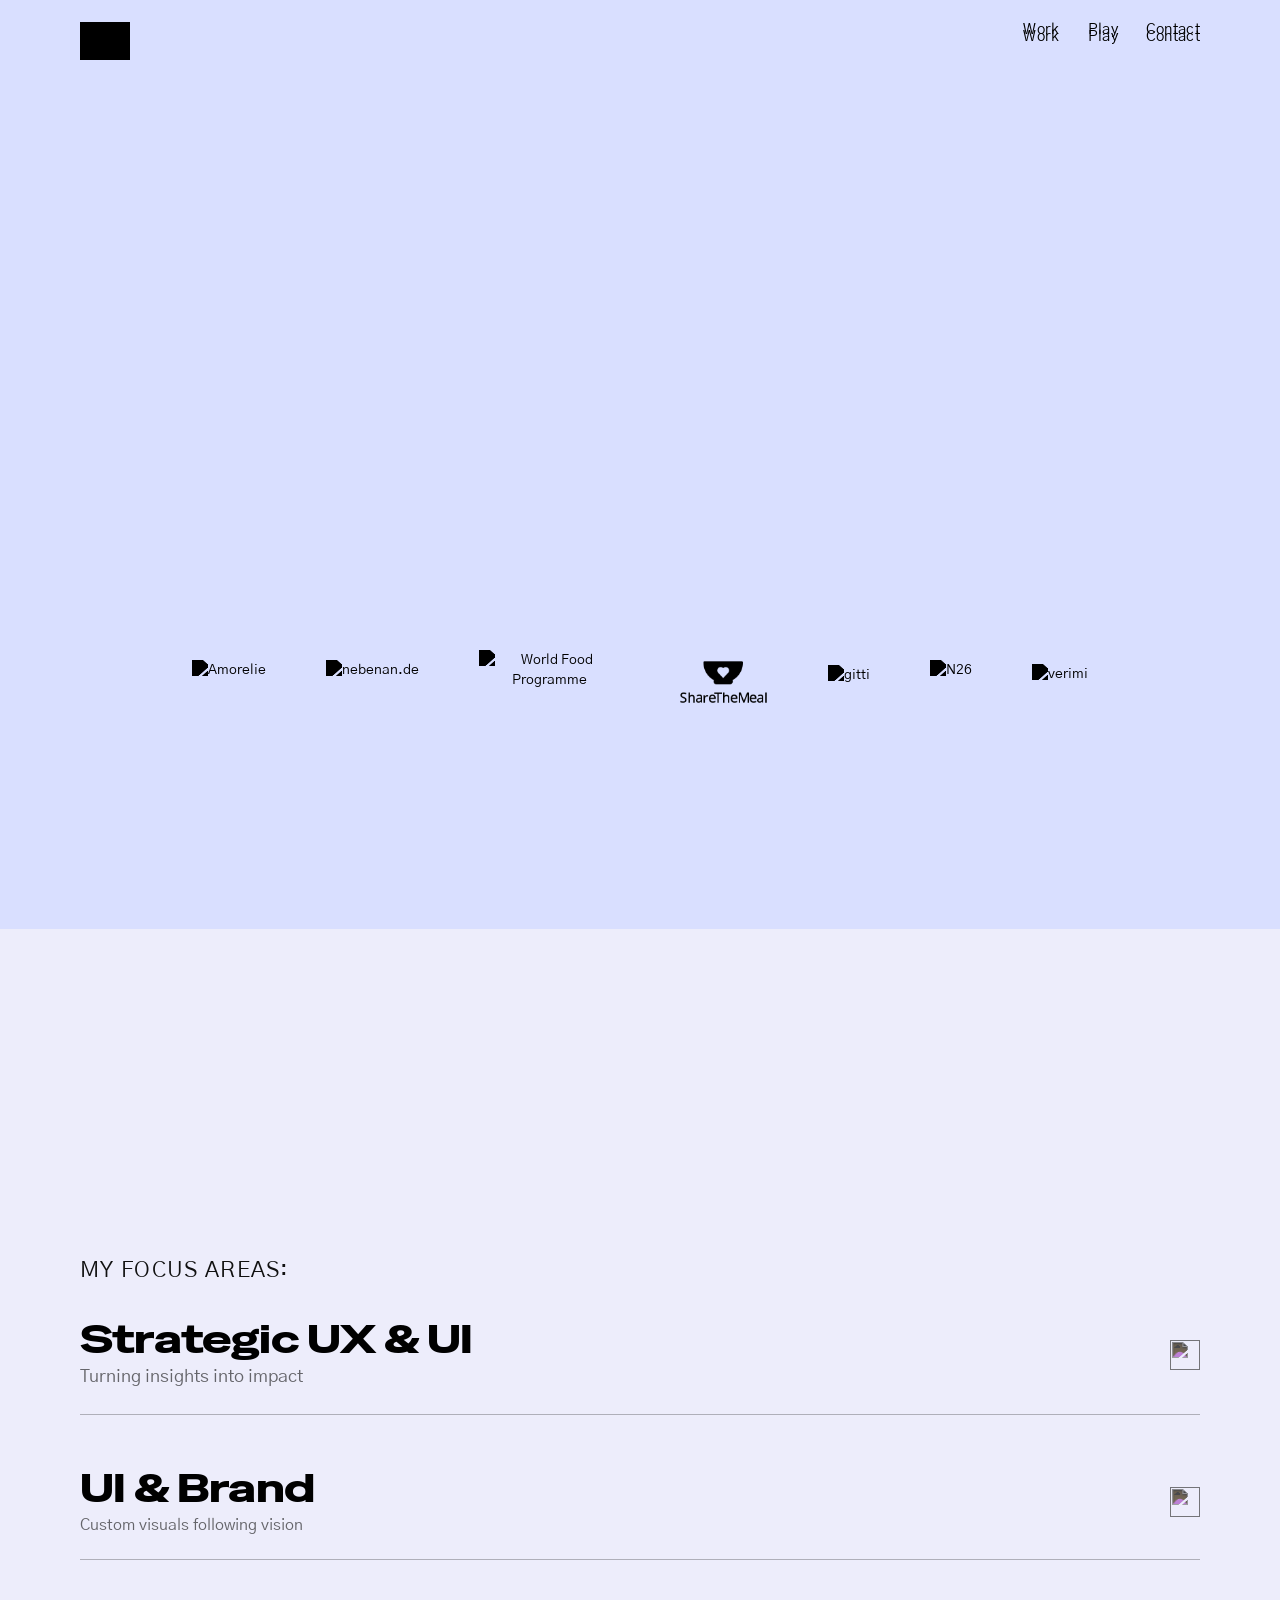
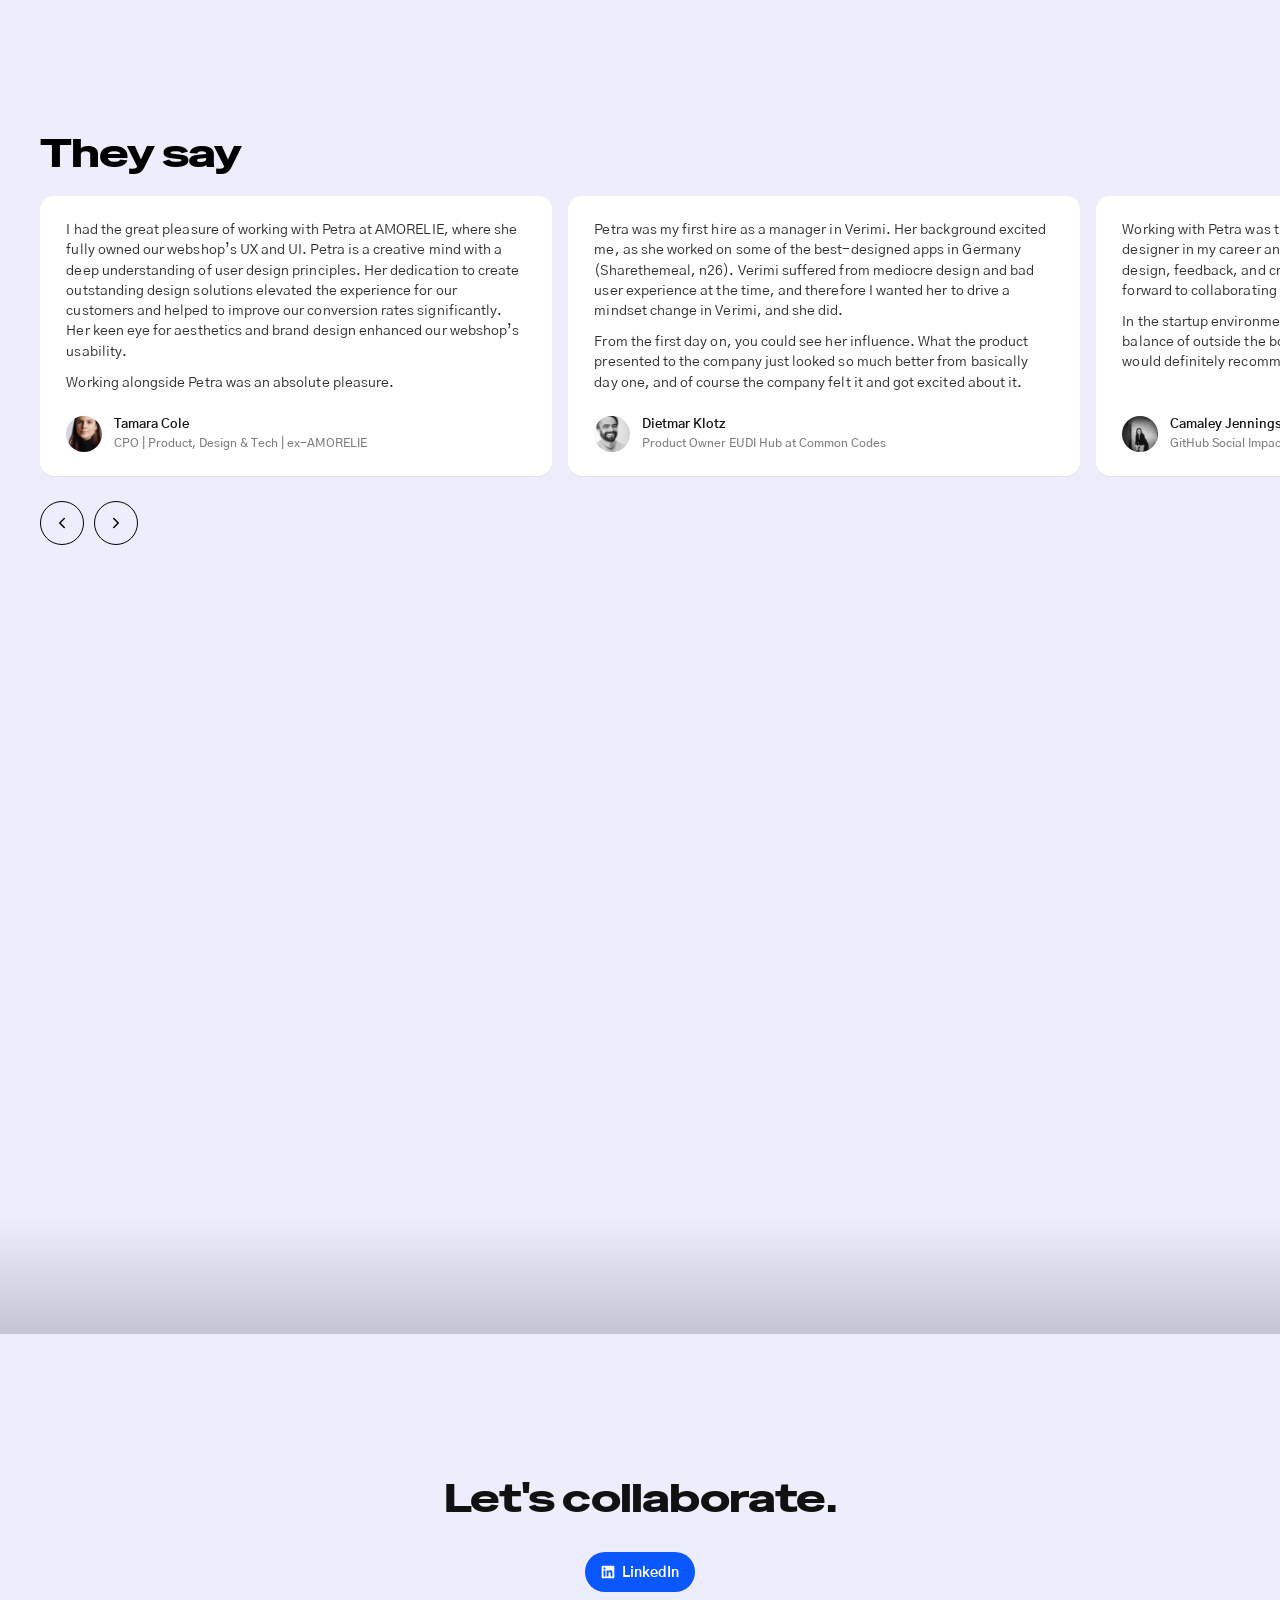
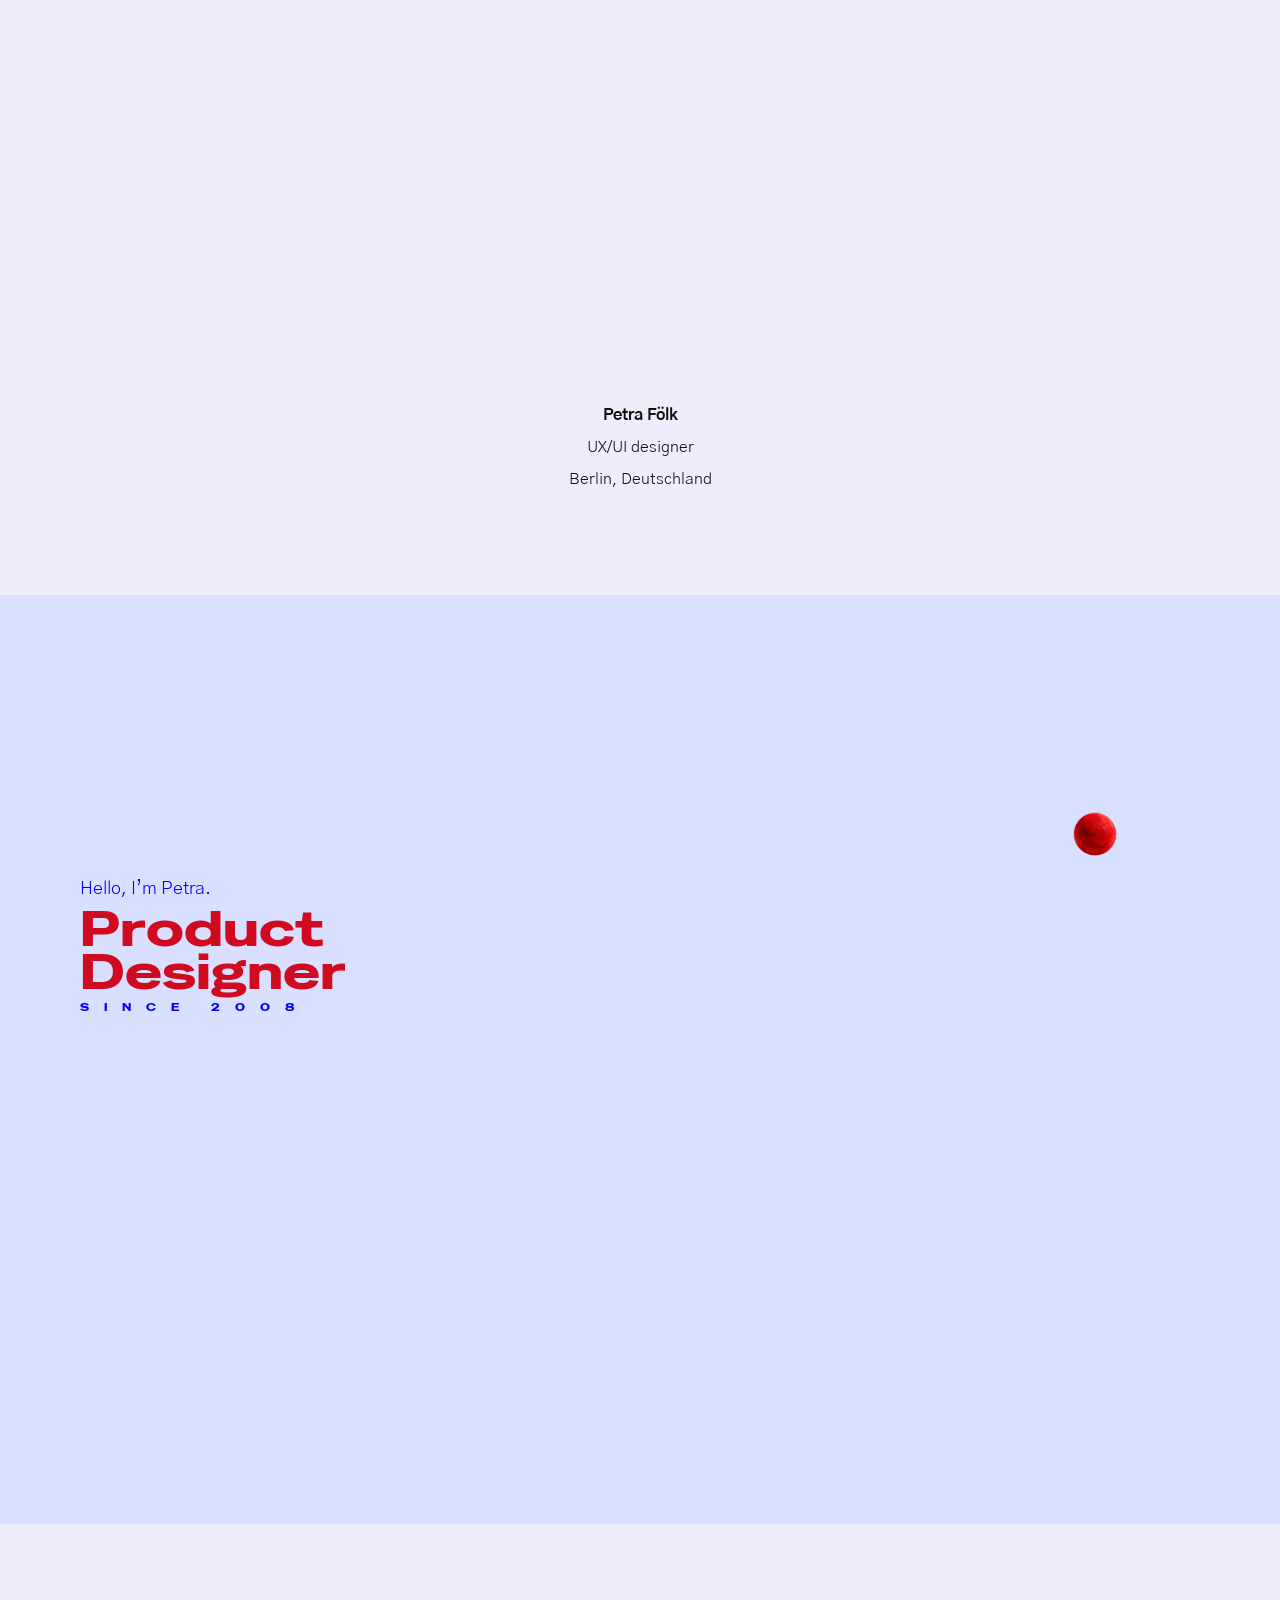
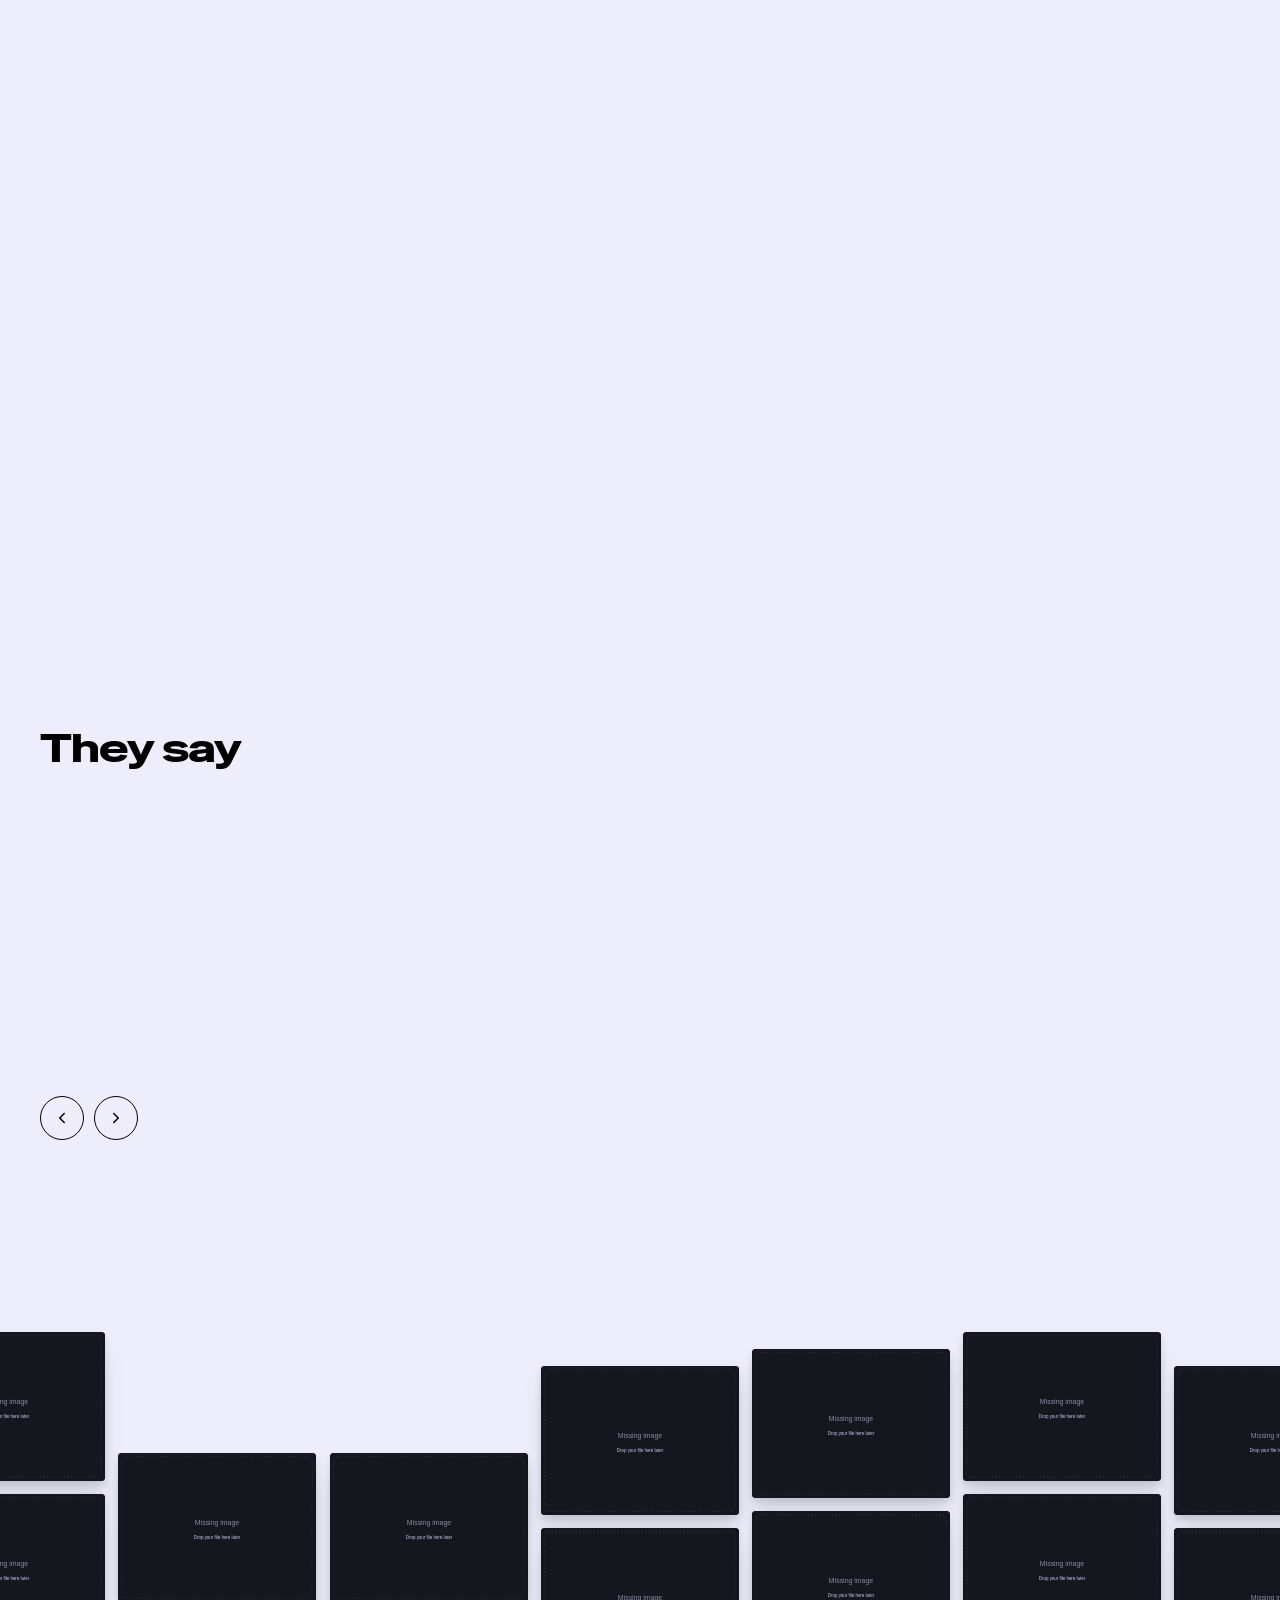
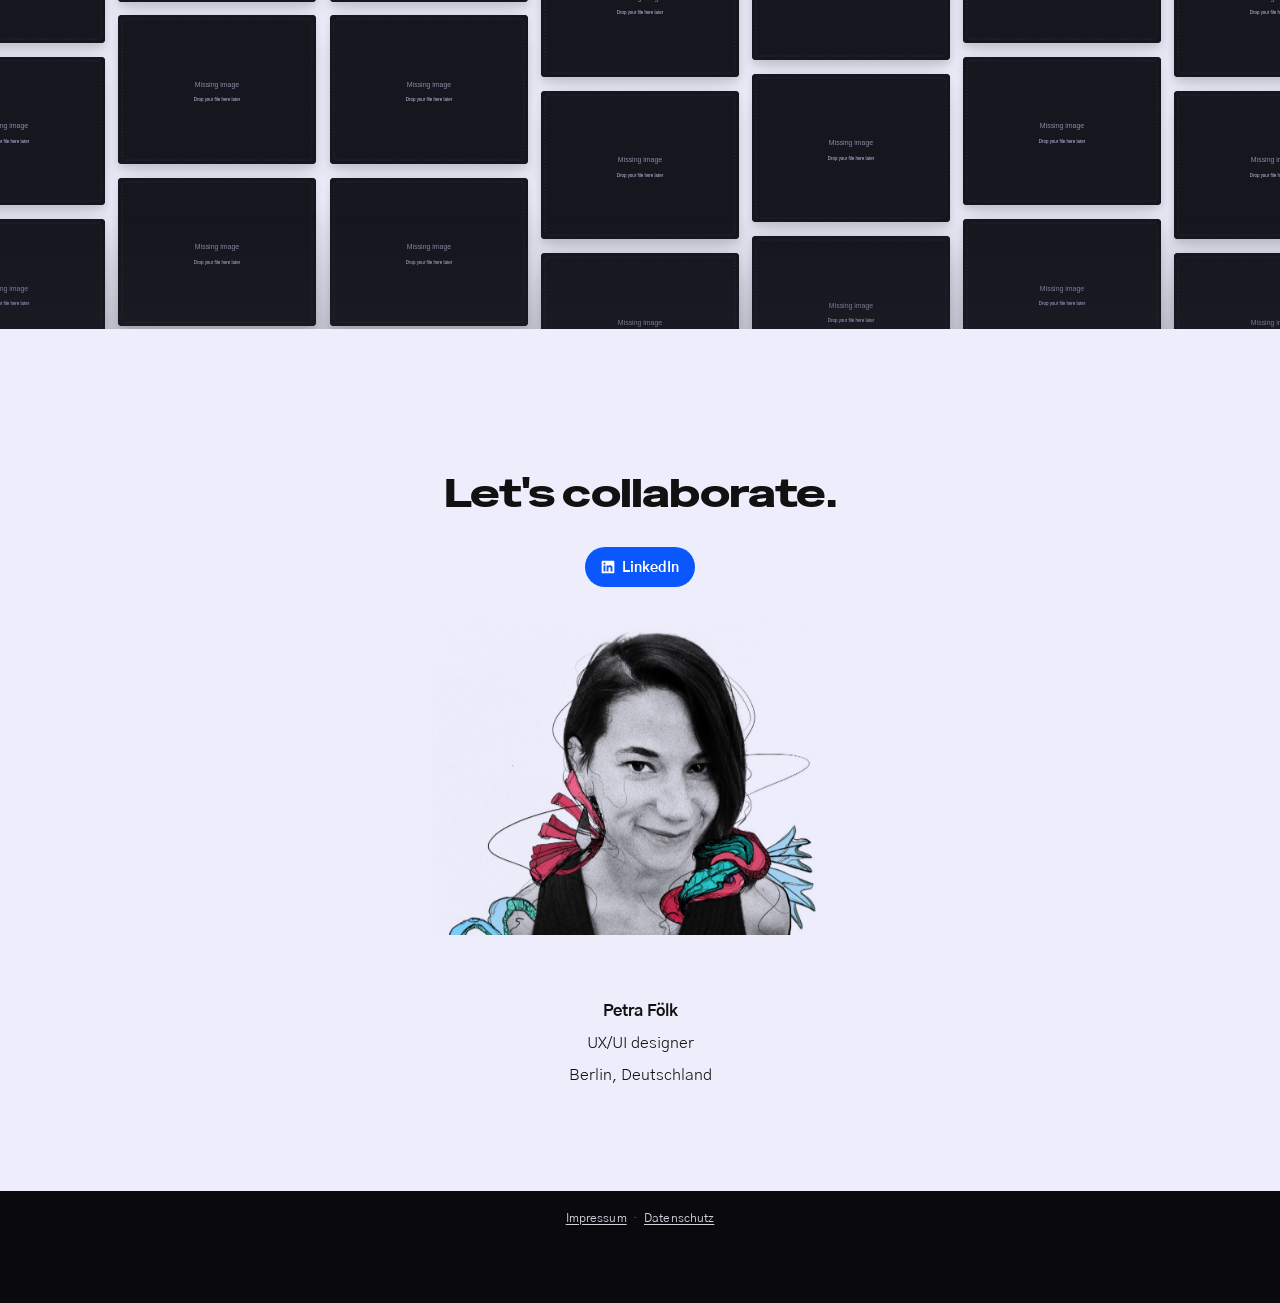
==== commit 1c4edd1d: "Publish portfolio" ====
--- a/index.html
+++ b/index.html
@@ -16,18 +16,26 @@
       })();
     </script>
     <link rel="preconnect" href="https://cdn.prod.website-files.com" crossorigin />
-    <link rel="preconnect" href="https://fonts.googleapis.com" />
-    <link rel="preconnect" href="https://fonts.gstatic.com" crossorigin />
     <link rel="dns-prefetch" href="https://cdn.prod.website-files.com" />
-    <!-- Only fonts actually used on the homepage -->
     <link
-      href="https://fonts.googleapis.com/css2?family=Asap:wght@300&family=Athiti:wght@400;600&family=Caveat:wght@500;600&family=Gothic+A1:wght@400;500;700;800;900&family=Lato:wght@700&family=Poppins:wght@200;300;400;500;700;900&family=Open+Sans:wght@300;400&family=Special+Gothic+Expanded+One&display=swap"
-      rel="stylesheet"
+      rel="preload"
+      href="/assets/images/hero-bg-leaves-poster.jpg"
+      as="image"
+      fetchpriority="high"
     />
-    <link rel="stylesheet" href="/webflow.css" />
-    <style>.companies-section{z-index:2;text-align:center;box-sizing:border-box;width:100%;max-width:none;padding:2.5rem 0 3.5rem;position:relative}.companies-logos{box-sizing:border-box;flex-wrap:wrap;justify-content:center;align-items:center;gap:1.75rem calc(2.25rem + 24px);width:100%;max-width:none;margin:0;padding:0 clamp(1rem,3vw,2rem);display:flex}@keyframes companies-logo-in{0%{opacity:0;transform:translate(-36px)}to{opacity:1;transform:translate(0,0)}}.companies-logo{object-fit:contain;opacity:0;flex:none;width:auto;max-width:140px;height:44px;animation:.7s cubic-bezier(.22,1,.36,1) forwards companies-logo-in;display:block}.companies-logo:first-child{animation-delay:0s}.companies-logo:nth-child(2){animation-delay:.14s}.companies-logo:nth-child(3){animation-delay:.28s}.companies-logo:nth-child(4){animation-delay:.42s}.companies-logo:nth-child(5){animation-delay:.56s}.companies-logo:nth-child(6){animation-delay:.7s}.companies-logo:nth-child(7){animation-delay:.84s}.companies-logo[alt=verimi]{height:35.2px}.companies-logo[alt=gitti]{height:33.792px}.companies-logo[alt="World Food Programme"]{height:63.36px}@media (prefers-reduced-motion:reduce){.companies-logo{opacity:1;animation:none;transform:none}}.hero-line-1{display:inline-block;position:relative}.location-pill{--lp-w0:3.2em;--lp-w1:3.5em;--lp-w2:4.8em;--lp-text:1.05em;--lp-stride:2.6em;color:#04141a;letter-spacing:.04em;white-space:nowrap;transform-origin:50%;pointer-events:none;background:0 0;border-radius:0;justify-content:center;align-items:center;margin:0;padding:0;font-family:Poppins,sans-serif;font-size:.42em;font-weight:600;line-height:1;display:inline-flex;position:absolute;top:50%;left:calc(100% + .28em);overflow:visible;transform:translateY(-55%)rotate(-10deg)}.location-pill__viewport{box-sizing:content-box;height:var(--lp-text);width:var(--lp-w0);isolation:isolate;will-change:width;background:#2ee6d6;border-radius:999px;padding:.32em .7em;animation:5.4s linear infinite location-width;display:block;overflow:hidden}.location-pill__track{will-change:transform;flex-direction:column;align-items:center;width:100%;animation:5.4s cubic-bezier(.22,1,.36,1) infinite location-slot;display:flex}.location-pill__item{height:var(--lp-stride);flex:0 0 var(--lp-stride);white-space:nowrap;width:max-content;max-width:none;line-height:var(--lp-text);justify-content:center;align-items:flex-start;display:flex;overflow:hidden}@keyframes location-slot{0%,26%{transform:translateY(0)}32%,58%{transform:translateY(-25%)}64%,90%{transform:translateY(-50%)}to{transform:translateY(-75%)}}@keyframes location-width{0%,27%{width:var(--lp-w0)}28%{width:var(--lp-w0);animation-timing-function:cubic-bezier(.34,1.56,.64,1)}31%,59%{width:var(--lp-w1)}60%{width:var(--lp-w1);animation-timing-function:cubic-bezier(.34,1.56,.64,1)}63%,91%{width:var(--lp-w2)}92%{width:var(--lp-w2);animation-timing-function:cubic-bezier(.34,1.56,.64,1)}97%,to{width:var(--lp-w0)}}@media (prefers-reduced-motion:reduce){.location-pill__track,.location-pill__viewport{animation:none}.location-pill__viewport{width:var(--lp-w0)}.location-pill__item:not(:first-child){display:none}}</style>
-    <script type="module" crossorigin src="/assets/index-BfnGAvYE.js"></script>
-    <link rel="stylesheet" crossorigin href="/assets/index-Cc382RIL.css">
+    <link
+      rel="preload"
+      href="/assets/images/hero-floral-hover-poster.jpg"
+      as="image"
+      fetchpriority="high"
+    />
+    <link rel="stylesheet" href="/webflow-home.css" />
+    <style>.companies-section{z-index:2;text-align:center;box-sizing:border-box;width:100%;max-width:none;padding:2.5rem 0 3.5rem;position:relative}.companies-logos{box-sizing:border-box;flex-wrap:wrap;justify-content:center;align-items:center;gap:1.75rem calc(2.25rem + 24px);width:100%;max-width:none;margin:0;padding:0 clamp(1rem,3vw,2rem);display:flex}@keyframes companies-logo-in{0%{opacity:0;transform:translate(-36px)}to{opacity:1;transform:translate(0,0)}}.companies-logo{object-fit:contain;opacity:0;flex:none;width:auto;max-width:140px;height:44px;animation:.7s cubic-bezier(.22,1,.36,1) forwards companies-logo-in;display:block}.companies-logo:first-child{animation-delay:0s}.companies-logo:nth-child(2){animation-delay:.14s}.companies-logo:nth-child(3){animation-delay:.28s}.companies-logo:nth-child(4){animation-delay:.42s}.companies-logo:nth-child(5){animation-delay:.56s}.companies-logo:nth-child(6){animation-delay:.7s}.companies-logo:nth-child(7){animation-delay:.84s}.companies-logo[alt=verimi]{height:35.2px}.companies-logo[alt=gitti]{height:33.792px}.companies-logo[alt="World Food Programme"]{height:63.36px}@media (prefers-reduced-motion:reduce){.companies-logo{opacity:1;animation:none;transform:none}}.hero-line-1{display:inline-block;position:relative}.location-pill{--lp-w0:3.2em;--lp-w1:3.5em;--lp-w2:4.8em;--lp-text:1.05em;--lp-stride:2.6em;color:#04141a;letter-spacing:.04em;white-space:nowrap;transform-origin:50%;pointer-events:none;background:0 0;border-radius:0;justify-content:center;align-items:center;margin:0;padding:0;font-family:Gothic A1,sans-serif;font-size:.42em;font-weight:600;line-height:1;display:inline-flex;position:absolute;top:50%;left:calc(100% + .28em);overflow:visible;transform:translateY(-55%)rotate(-10deg)}.location-pill__viewport{box-sizing:content-box;height:var(--lp-text);width:var(--lp-w0);isolation:isolate;will-change:width;background:#2ee6d6;border-radius:999px;padding:.32em .7em;animation:5.4s linear infinite location-width;display:block;overflow:hidden}.location-pill__track{will-change:transform;flex-direction:column;align-items:center;width:100%;animation:5.4s cubic-bezier(.22,1,.36,1) infinite location-slot;display:flex}.location-pill__item{height:var(--lp-stride);flex:0 0 var(--lp-stride);white-space:nowrap;width:max-content;max-width:none;line-height:var(--lp-text);justify-content:center;align-items:flex-start;display:flex;overflow:hidden}@keyframes location-slot{0%,26%{transform:translateY(0)}32%,58%{transform:translateY(-25%)}64%,90%{transform:translateY(-50%)}to{transform:translateY(-75%)}}@keyframes location-width{0%,27%{width:var(--lp-w0)}28%{width:var(--lp-w0);animation-timing-function:cubic-bezier(.34,1.56,.64,1)}31%,59%{width:var(--lp-w1)}60%{width:var(--lp-w1);animation-timing-function:cubic-bezier(.34,1.56,.64,1)}63%,91%{width:var(--lp-w2)}92%{width:var(--lp-w2);animation-timing-function:cubic-bezier(.34,1.56,.64,1)}97%,to{width:var(--lp-w0)}}@media (prefers-reduced-motion:reduce){.location-pill__track,.location-pill__viewport{animation:none}.location-pill__viewport{width:var(--lp-w0)}.location-pill__item:not(:first-child){display:none}}</style>
+    <script type="module" crossorigin src="/assets/index-C_bcCjEV.js"></script>
+    <link rel="modulepreload" crossorigin href="/assets/rolldown-runtime-CbXtAM7H.js">
+    <link rel="stylesheet" crossorigin href="/assets/index-s9AfildR.css">
+      <link rel="preload" href="/assets/gothic-a1-latin-400-normal-A56vx-Rr.woff2" as="font" type="font/woff2" crossorigin />
+    <link rel="preload" href="/assets/special-gothic-expanded-one-latin-400-normal-AOAHsvaJ.woff2" as="font" type="font/woff2" crossorigin />
       <link rel="canonical" href="https://robowombat.github.io/" />
     <link rel="alternate" type="application/json" href="https://robowombat.github.io/resume.json" title="Resume (JSON)" />
     <meta property="og:type" content="profile" />
@@ -47,7 +55,7 @@
   <a href="#Work" class="hero-menu__link">Work</a>
   <a href="/play" class="hero-menu__link">Play</a>
   <a href="#Contact" class="hero-menu__link">Contact</a>
-</nav><div class="hero-frame"><div class="hero-bg-pattern" aria-hidden="true"><video class="hero-bg-video" src="/assets/images/hero-bg-leaves.mp4" muted playsinline preload="auto" disablepictureinpicture></video></div><div class="hero-flower" aria-hidden="true"><div class="hero-flower-plate"><video class="hero-flower-video" src="/assets/images/hero-floral-hover.mp4" muted playsinline preload="auto" disablepictureinpicture></video><canvas class="hero-flower-canvas"></canvas></div><div class="hero-sun"><img class="hero-flower-sun" src="/assets/images/hero-sun.png" alt="" /><div class="hero-sun-orbit" aria-hidden="true"><div class="hero-sun-orbit__spin"><p class="hero-sun-orbit__text" data-split="orbit">Chasing the Sun</p><img class="hero-sun-orbit__rider" src="/assets/images/hero-wingfoil.png" alt="" /></div></div></div> <div class="hero-nature"><p class="hero-nature__copy hero-nature__copy--lead">Inspired</p><p class="hero-nature__copy hero-nature__copy--tail">by the patterns</p><div class="hero-nature__bar"><span class="hero-nature__word">of Nature</span></div></div></div><div class="hero-spike-anchor"><div class="hero-spike" aria-hidden="true"><img class="hero-spike-img" src="/assets/images/hero-spike.png?v=9" alt="" loading="eager" decoding="async"></div><div class="hero-spike-words"><span class="hero-spike-words__line hero-spike-words__line--expressive" data-split="spike" data-x="46.1 35 24.1 13.4 2.6 -7.8 -18.1 -26.4 -35.2 -46.1" data-lag="0 0.1 0.22 0.34 0.46 0.46 0.34 0.22 0.1 0">Expressive</span><span class="hero-spike-words__line hero-spike-words__line--introvert" data-split="spike" data-x="48.7 38.6 26.3 14.3 1.9 -10.7 -22.6 -34.5 -46.5" data-lag="0 0.12 0.24 0.36 0.5 0.36 0.24 0.12 0">introvert</span></div><div class="hero-spike-gallery" aria-hidden="true"><span class="hero-spike-gallery__item" style="--i:0"><img src="/assets/home/about-me/about-1.png" alt="" width="212" height="406" loading="lazy" decoding="async" /></span><span class="hero-spike-gallery__item" style="--i:1"><img src="/assets/home/about-me/about-2.png" alt="" width="212" height="406" loading="lazy" decoding="async" /></span><span class="hero-spike-gallery__item" style="--i:2"><img src="/assets/home/about-me/about-3.png" alt="" width="212" height="406" loading="lazy" decoding="async" /></span><span class="hero-spike-gallery__item" style="--i:3"><img src="/assets/home/about-me/about-4.png" alt="" width="212" height="406" loading="lazy" decoding="async" /></span><span class="hero-spike-gallery__item" style="--i:4"><img src="/assets/home/about-me/about-5.png" alt="" width="212" height="406" loading="lazy" decoding="async" /></span></div></div><div class="hero-copy"><div class="section-12"><img loading="eager" fetchpriority="high" src="https://cdn.prod.website-files.com/6807ccc4019dbd22e881b10c/68a7766e5e4e2c36eb8bd315_1b9d047aac4dc237972b2550aef10f54_ezgif.com-optimize.gif" width="321" data-w-id="4c7e3797-3789-4d5d-3c0c-2b71154a4d61" alt="" class="image-117" style="will-change: opacity; opacity: 1;"><div class="div-block-134"><div data-w-id="622a6729-57e9-5c78-1651-9a38247b4277" class="text-content" style="will-change: opacity; opacity: 1;"><div class="div-block-133 hero-hello"><div class="div-block-132 hero-hello__line"><h1 class="heading-8 heading-caps hero-paragraph light-paragraph hero-hello__text">Hello, I’m Petra.</h1></div></div><p class="h2 hero-title-role"><span class="hero-title__line">Product</span><span class="hero-title__line">Designer</span><span class="hero-title__since">Since 2008</span></p><p class="heading-8 heading-caps hero-paragraph light-paragraph belowhero">I&nbsp;design products and craft visuals with attitude since 2008. Otherwise, you’ll find me praising Japanese food, vibe-coding, or obsessing over femtech.<br></p></div></div></div></div></div>
+</nav><div class="hero-frame"><div class="hero-bg-pattern" aria-hidden="true"><video class="hero-bg-video" src="/assets/images/hero-bg-leaves.mp4" poster="/assets/images/hero-bg-leaves-poster.jpg" muted playsinline preload="metadata" disablepictureinpicture></video><canvas class="hero-bg-canvas" aria-hidden="true"></canvas></div><div class="hero-flower" aria-hidden="true"><div class="hero-flower-plate"><video class="hero-flower-video" src="/assets/images/hero-floral-hover.mp4" poster="/assets/images/hero-floral-hover-poster.jpg" muted playsinline preload="metadata" disablepictureinpicture></video><canvas class="hero-flower-canvas"></canvas></div><div class="hero-sun"><img class="hero-flower-sun" src="/assets/images/hero-sun.png" alt="" /><div class="hero-sun-orbit" aria-hidden="true"><div class="hero-sun-orbit__spin"><p class="hero-sun-orbit__text" data-split="orbit">Chasing the Sun</p><img class="hero-sun-orbit__rider" src="/assets/images/hero-wingfoil.png" alt="" /></div></div></div> <div class="hero-nature"><p class="hero-nature__copy hero-nature__copy--lead">Inspired</p><p class="hero-nature__copy hero-nature__copy--tail">by the patterns</p><div class="hero-nature__bar"><span class="hero-nature__word">of Nature</span></div></div></div><div class="hero-spike-anchor"><div class="hero-spike-plate" aria-hidden="true"><div class="hero-spike"><img class="hero-spike-img" src="/assets/images/hero-spike.png?v=9" alt="" loading="eager" decoding="async"></div></div><div class="hero-spike-words"><span class="hero-spike-words__line hero-spike-words__line--expressive" data-split="spike" data-x="46.1 35 24.1 13.4 2.6 -7.8 -18.1 -26.4 -35.2 -46.1" data-lag="0 0.1 0.22 0.34 0.46 0.46 0.34 0.22 0.1 0">Expressive</span><span class="hero-spike-words__line hero-spike-words__line--introvert" data-split="spike" data-x="48.7 38.6 26.3 14.3 1.9 -10.7 -22.6 -34.5 -46.5" data-lag="0 0.12 0.24 0.36 0.5 0.36 0.24 0.12 0">introvert</span></div><div class="hero-spike-gallery" aria-hidden="true"><span class="hero-spike-gallery__item" style="--i:0"><img src="/assets/home/about-me/about-1.png" alt="" width="212" height="406" loading="lazy" decoding="async" /></span><span class="hero-spike-gallery__item" style="--i:1"><img src="/assets/home/about-me/about-2.png" alt="" width="212" height="406" loading="lazy" decoding="async" /></span><span class="hero-spike-gallery__item" style="--i:2"><img src="/assets/home/about-me/about-3.png" alt="" width="212" height="406" loading="lazy" decoding="async" /></span><span class="hero-spike-gallery__item" style="--i:3"><img src="/assets/home/about-me/about-4.png" alt="" width="212" height="406" loading="lazy" decoding="async" /></span><span class="hero-spike-gallery__item" style="--i:4"><img src="/assets/home/about-me/about-5.png" alt="" width="212" height="406" loading="lazy" decoding="async" /></span></div></div><div class="hero-copy"><div class="section-12"><img loading="eager" fetchpriority="high" src="https://cdn.prod.website-files.com/6807ccc4019dbd22e881b10c/68a7766e5e4e2c36eb8bd315_1b9d047aac4dc237972b2550aef10f54_ezgif.com-optimize.gif" width="321" data-w-id="4c7e3797-3789-4d5d-3c0c-2b71154a4d61" alt="" class="image-117" style="will-change: opacity; opacity: 1;"><div class="div-block-134"><div data-w-id="622a6729-57e9-5c78-1651-9a38247b4277" class="text-content" style="will-change: opacity; opacity: 1;"><div class="div-block-133 hero-hello"><div class="div-block-132 hero-hello__line"><h1 class="heading-8 heading-caps hero-paragraph light-paragraph hero-hello__text">Hello, I’m Petra.</h1></div></div><p class="h2 hero-title-role"><span class="hero-title__line">Product</span><span class="hero-title__line">Designer</span><span class="hero-title__since">Since 2008</span></p><p class="heading-8 heading-caps hero-paragraph light-paragraph belowhero">I&nbsp;design products and craft visuals with attitude since 2008. Otherwise, you’ll find me praising Japanese food, vibe-coding, or obsessing over femtech.<br></p></div></div></div></div></div>
 <section class="companies-section" aria-label="Company logos">
   <div class="companies-logos">
   <img class="companies-logo" src="https://cdn.prod.website-files.com/6807ccc4019dbd22e881b10c/688bc958d818a5465b69ee57_Amorelie_logo_white-p-800.png" alt="Amorelie" loading="eager" decoding="async" />
@@ -91,7 +99,6 @@
   <button type="button" class="testimonial-slider__btn" data-testimonial-next aria-label="Next testimonial">
     <svg width="18" height="18" viewBox="0 0 24 24" fill="none" aria-hidden="true"><path d="M9 6l6 6-6 6" stroke="currentColor" stroke-width="2" stroke-linecap="round" stroke-linejoin="round"/></svg>
   </button>
-</div></section><div class="decks"><div data-w-id="627f0563-f0d5-b558-fb7a-1d657a7d85cf" class="decks__wrapper"><div data-w-id="fcf9ea41-4f2c-c434-dc88-fc9c55224826" class="decks__grid decks__grid--margin" style="will-change: transform; transform: translate3d(0px, 576px, 0px) scale3d(1, 1, 1) rotateX(0deg) rotateY(0deg) rotateZ(0deg) skew(0deg, 0deg); transform-style: preserve-3d;"><img loading="eager" decoding="async" src="[data-uri]" data-defer-src="https://cdn.prod.website-files.com/6807ccc4019dbd22e881b10c/6807ccc4019dbd22e881b1e2_FOreverly-p-800.png" alt="" sizes="(max-width: 1200px) 100vw, 1200px" data-defer-srcset="https://cdn.prod.website-files.com/6807ccc4019dbd22e881b10c/6807ccc4019dbd22e881b1e2_FOreverly-p-500.png 500w, https://cdn.prod.website-files.com/6807ccc4019dbd22e881b10c/6807ccc4019dbd22e881b1e2_FOreverly-p-800.png 800w, https://cdn.prod.website-files.com/6807ccc4019dbd22e881b10c/6807ccc4019dbd22e881b1e2_FOreverly-p-1080.png 1080w, https://cdn.prod.website-files.com/6807ccc4019dbd22e881b10c/6807ccc4019dbd22e881b1e2_FOreverly.png 1200w" class="decks__image decks__image--margin"><img loading="eager" decoding="async" src="[data-uri]" data-defer-src="https://cdn.prod.website-files.com/6807ccc4019dbd22e881b10c/6807ccc4019dbd22e881b1f6_Papayer-p-800.png" alt="" sizes="(max-width: 1200px) 100vw, 1200px" data-defer-srcset="https://cdn.prod.website-files.com/6807ccc4019dbd22e881b10c/6807ccc4019dbd22e881b1f6_Papayer-p-500.png 500w, https://cdn.prod.website-files.com/6807ccc4019dbd22e881b10c/6807ccc4019dbd22e881b1f6_Papayer-p-800.png 800w, https://cdn.prod.website-files.com/6807ccc4019dbd22e881b10c/6807ccc4019dbd22e881b1f6_Papayer-p-1080.png 1080w, https://cdn.prod.website-files.com/6807ccc4019dbd22e881b10c/6807ccc4019dbd22e881b1f6_Papayer.png 1200w" class="decks__image decks__image--margin"><img loading="eager" decoding="async" src="[data-uri]" data-defer-src="https://cdn.prod.website-files.com/6807ccc4019dbd22e881b10c/6807ccc4019dbd22e881b1fd_Huniwood1-p-800.png" alt="" sizes="(max-width: 1200px) 100vw, 1200px" data-defer-srcset="https://cdn.prod.website-files.com/6807ccc4019dbd22e881b10c/6807ccc4019dbd22e881b1fd_Huniwood1-p-500.png 500w, https://cdn.prod.website-files.com/6807ccc4019dbd22e881b10c/6807ccc4019dbd22e881b1fd_Huniwood1-p-800.png 800w, https://cdn.prod.website-files.com/6807ccc4019dbd22e881b10c/6807ccc4019dbd22e881b1fd_Huniwood1-p-1080.png 1080w, https://cdn.prod.website-files.com/6807ccc4019dbd22e881b10c/6807ccc4019dbd22e881b1fd_Huniwood1.png 1200w" class="decks__image decks__image--margin"><img loading="eager" decoding="async" src="[data-uri]" data-defer-src="https://cdn.prod.website-files.com/6807ccc4019dbd22e881b10c/6807ccc4019dbd22e881b1fe_Tsokolom_flyer3-p-800.png" alt="" sizes="(max-width: 1200px) 100vw, 1200px" data-defer-srcset="https://cdn.prod.website-files.com/6807ccc4019dbd22e881b10c/6807ccc4019dbd22e881b1fe_Tsokolom_flyer3-p-500.png 500w, https://cdn.prod.website-files.com/6807ccc4019dbd22e881b10c/6807ccc4019dbd22e881b1fe_Tsokolom_flyer3-p-800.png 800w, https://cdn.prod.website-files.com/6807ccc4019dbd22e881b10c/6807ccc4019dbd22e881b1fe_Tsokolom_flyer3-p-1080.png 1080w, https://cdn.prod.website-files.com/6807ccc4019dbd22e881b10c/6807ccc4019dbd22e881b1fe_Tsokolom_flyer3.png 1200w" class="decks__image decks__image--margin"><img loading="eager" decoding="async" src="[data-uri]" data-defer-src="https://cdn.prod.website-files.com/6807ccc4019dbd22e881b10c/6807ccc4019dbd22e881b1fb_Togather_app4-p-800.png" alt="" sizes="(max-width: 1200px) 100vw, 1200px" data-defer-srcset="https://cdn.prod.website-files.com/6807ccc4019dbd22e881b10c/6807ccc4019dbd22e881b1fb_Togather_app4-p-500.png 500w, https://cdn.prod.website-files.com/6807ccc4019dbd22e881b10c/6807ccc4019dbd22e881b1fb_Togather_app4-p-800.png 800w, https://cdn.prod.website-files.com/6807ccc4019dbd22e881b10c/6807ccc4019dbd22e881b1fb_Togather_app4-p-1080.png 1080w, https://cdn.prod.website-files.com/6807ccc4019dbd22e881b10c/6807ccc4019dbd22e881b1fb_Togather_app4.png 1200w" class="decks__image"></div><div data-w-id="24a019eb-ef3e-9542-381b-76cd33933238" class="decks__grid decks__grid--margin" style="will-change: transform; transform: translate3d(0px, 697px, 0px) scale3d(1, 1, 1) rotateX(0deg) rotateY(0deg) rotateZ(0deg) skew(0deg, 0deg); transform-style: preserve-3d;"><img loading="eager" decoding="async" src="[data-uri]" data-defer-src="https://cdn.prod.website-files.com/6807ccc4019dbd22e881b10c/6807ccc4019dbd22e881b1e0_Tsokolom_flyer-p-800.png" alt="" sizes="(max-width: 1200px) 100vw, 1200px" data-defer-srcset="https://cdn.prod.website-files.com/6807ccc4019dbd22e881b10c/6807ccc4019dbd22e881b1e0_Tsokolom_flyer-p-500.png 500w, https://cdn.prod.website-files.com/6807ccc4019dbd22e881b10c/6807ccc4019dbd22e881b1e0_Tsokolom_flyer-p-800.png 800w, https://cdn.prod.website-files.com/6807ccc4019dbd22e881b10c/6807ccc4019dbd22e881b1e0_Tsokolom_flyer-p-1080.png 1080w, https://cdn.prod.website-files.com/6807ccc4019dbd22e881b10c/6807ccc4019dbd22e881b1e0_Tsokolom_flyer.png 1200w" class="decks__image decks__image--margin"><img loading="eager" decoding="async" src="[data-uri]" data-defer-src="https://cdn.prod.website-files.com/6807ccc4019dbd22e881b10c/6807ccc4019dbd22e881b1f5_Wiesenburg3-p-800.png" alt="" sizes="(max-width: 1200px) 100vw, 1200px" data-defer-srcset="https://cdn.prod.website-files.com/6807ccc4019dbd22e881b10c/6807ccc4019dbd22e881b1f5_Wiesenburg3-p-500.png 500w, https://cdn.prod.website-files.com/6807ccc4019dbd22e881b10c/6807ccc4019dbd22e881b1f5_Wiesenburg3-p-800.png 800w, https://cdn.prod.website-files.com/6807ccc4019dbd22e881b10c/6807ccc4019dbd22e881b1f5_Wiesenburg3-p-1080.png 1080w, https://cdn.prod.website-files.com/6807ccc4019dbd22e881b10c/6807ccc4019dbd22e881b1f5_Wiesenburg3.png 1200w" class="decks__image decks__image--margin"><img loading="eager" decoding="async" src="[data-uri]" data-defer-src="https://cdn.prod.website-files.com/6807ccc4019dbd22e881b10c/6807ccc4019dbd22e881b1e5_Imadethislogos-p-800.png" alt="" sizes="(max-width: 1200px) 100vw, 1200px" data-defer-srcset="https://cdn.prod.website-files.com/6807ccc4019dbd22e881b10c/6807ccc4019dbd22e881b1e5_Imadethislogos-p-500.png 500w, https://cdn.prod.website-files.com/6807ccc4019dbd22e881b10c/6807ccc4019dbd22e881b1e5_Imadethislogos-p-800.png 800w, https://cdn.prod.website-files.com/6807ccc4019dbd22e881b10c/6807ccc4019dbd22e881b1e5_Imadethislogos-p-1080.png 1080w, https://cdn.prod.website-files.com/6807ccc4019dbd22e881b10c/6807ccc4019dbd22e881b1e5_Imadethislogos.png 1200w" class="decks__image decks__image--margin"><img loading="eager" decoding="async" src="[data-uri]" data-defer-src="https://cdn.prod.website-files.com/6807ccc4019dbd22e881b10c/6807ccc4019dbd22e881b1e1_Filmdough2-p-800.png" alt="" sizes="(max-width: 1200px) 100vw, 1200px" data-defer-srcset="https://cdn.prod.website-files.com/6807ccc4019dbd22e881b10c/6807ccc4019dbd22e881b1e1_Filmdough2-p-500.png 500w, https://cdn.prod.website-files.com/6807ccc4019dbd22e881b10c/6807ccc4019dbd22e881b1e1_Filmdough2-p-800.png 800w, https://cdn.prod.website-files.com/6807ccc4019dbd22e881b10c/6807ccc4019dbd22e881b1e1_Filmdough2-p-1080.png 1080w, https://cdn.prod.website-files.com/6807ccc4019dbd22e881b10c/6807ccc4019dbd22e881b1e1_Filmdough2.png 1200w" class="decks__image decks__image--margin"><img loading="eager" decoding="async" src="[data-uri]" data-defer-src="https://cdn.prod.website-files.com/6807ccc4019dbd22e881b10c/6807ccc4019dbd22e881b1c8_Cover_huniwood-p-800.jpeg" alt="" sizes="(max-width: 2500px) 100vw, 2500px" data-defer-srcset="https://cdn.prod.website-files.com/6807ccc4019dbd22e881b10c/6807ccc4019dbd22e881b1c8_Cover_huniwood-p-500.jpeg 500w, https://cdn.prod.website-files.com/6807ccc4019dbd22e881b10c/6807ccc4019dbd22e881b1c8_Cover_huniwood-p-800.jpeg 800w, https://cdn.prod.website-files.com/6807ccc4019dbd22e881b10c/6807ccc4019dbd22e881b1c8_Cover_huniwood-p-1080.jpeg 1080w, https://cdn.prod.website-files.com/6807ccc4019dbd22e881b10c/6807ccc4019dbd22e881b1c8_Cover_huniwood-p-1600.jpeg 1600w, https://cdn.prod.website-files.com/6807ccc4019dbd22e881b10c/6807ccc4019dbd22e881b1c8_Cover_huniwood-p-2000.jpeg 2000w, https://cdn.prod.website-files.com/6807ccc4019dbd22e881b10c/6807ccc4019dbd22e881b1c8_Cover_huniwood.jpg 2500w" class="decks__image"></div><div data-w-id="210c3b8c-8fd7-0a9a-caff-db12c42e1f7a" class="decks__grid decks__grid--margin" style="will-change: transform; transform: translate3d(0px, 697px, 0px) scale3d(1, 1, 1) rotateX(0deg) rotateY(0deg) rotateZ(0deg) skew(0deg, 0deg); transform-style: preserve-3d;"><img loading="eager" decoding="async" src="[data-uri]" data-defer-src="https://cdn.prod.website-files.com/6807ccc4019dbd22e881b10c/6807ccc4019dbd22e881b203_STMApp-p-800.png" alt="" sizes="(max-width: 1200px) 100vw, 1200px" data-defer-srcset="https://cdn.prod.website-files.com/6807ccc4019dbd22e881b10c/6807ccc4019dbd22e881b203_STMApp-p-500.png 500w, https://cdn.prod.website-files.com/6807ccc4019dbd22e881b10c/6807ccc4019dbd22e881b203_STMApp-p-800.png 800w, https://cdn.prod.website-files.com/6807ccc4019dbd22e881b10c/6807ccc4019dbd22e881b203_STMApp-p-1080.png 1080w, https://cdn.prod.website-files.com/6807ccc4019dbd22e881b10c/6807ccc4019dbd22e881b203_STMApp.png 1200w" class="decks__image decks__image--margin"><img loading="eager" decoding="async" src="[data-uri]" data-defer-src="https://cdn.prod.website-files.com/6807ccc4019dbd22e881b10c/6807ccc4019dbd22e881b1ff_FLOC-p-800.png" alt="" sizes="(max-width: 1200px) 100vw, 1200px" data-defer-srcset="https://cdn.prod.website-files.com/6807ccc4019dbd22e881b10c/6807ccc4019dbd22e881b1ff_FLOC-p-500.png 500w, https://cdn.prod.website-files.com/6807ccc4019dbd22e881b10c/6807ccc4019dbd22e881b1ff_FLOC-p-800.png 800w, https://cdn.prod.website-files.com/6807ccc4019dbd22e881b10c/6807ccc4019dbd22e881b1ff_FLOC-p-1080.png 1080w, https://cdn.prod.website-files.com/6807ccc4019dbd22e881b10c/6807ccc4019dbd22e881b1ff_FLOC.png 1200w" class="decks__image decks__image--margin"><img loading="eager" decoding="async" src="[data-uri]" data-defer-src="https://cdn.prod.website-files.com/6807ccc4019dbd22e881b10c/6807ccc4019dbd22e881b202_transeo2-p-800.png" alt="" sizes="(max-width: 1200px) 100vw, 1200px" data-defer-srcset="https://cdn.prod.website-files.com/6807ccc4019dbd22e881b10c/6807ccc4019dbd22e881b202_transeo2-p-500.png 500w, https://cdn.prod.website-files.com/6807ccc4019dbd22e881b10c/6807ccc4019dbd22e881b202_transeo2-p-800.png 800w, https://cdn.prod.website-files.com/6807ccc4019dbd22e881b10c/6807ccc4019dbd22e881b202_transeo2.png 1200w" class="decks__image decks__image--margin"><img loading="eager" decoding="async" src="[data-uri]" data-defer-src="https://cdn.prod.website-files.com/6807ccc4019dbd22e881b10c/6807ccc4019dbd22e881b200_NoraWeb-p-800.png" alt="" sizes="(max-width: 1200px) 100vw, 1200px" data-defer-srcset="https://cdn.prod.website-files.com/6807ccc4019dbd22e881b10c/6807ccc4019dbd22e881b200_NoraWeb-p-500.png 500w, https://cdn.prod.website-files.com/6807ccc4019dbd22e881b10c/6807ccc4019dbd22e881b200_NoraWeb-p-800.png 800w, https://cdn.prod.website-files.com/6807ccc4019dbd22e881b10c/6807ccc4019dbd22e881b200_NoraWeb-p-1080.png 1080w, https://cdn.prod.website-files.com/6807ccc4019dbd22e881b10c/6807ccc4019dbd22e881b200_NoraWeb.png 1200w" class="decks__image decks__image--margin"><img loading="eager" decoding="async" src="[data-uri]" data-defer-src="https://cdn.prod.website-files.com/6807ccc4019dbd22e881b10c/6807ccc4019dbd22e881b1f1_Togather_app3-p-800.png" alt="" sizes="(max-width: 1200px) 100vw, 1200px" data-defer-srcset="https://cdn.prod.website-files.com/6807ccc4019dbd22e881b10c/6807ccc4019dbd22e881b1f1_Togather_app3-p-500.png 500w, https://cdn.prod.website-files.com/6807ccc4019dbd22e881b10c/6807ccc4019dbd22e881b1f1_Togather_app3-p-800.png 800w, https://cdn.prod.website-files.com/6807ccc4019dbd22e881b10c/6807ccc4019dbd22e881b1f1_Togather_app3-p-1080.png 1080w, https://cdn.prod.website-files.com/6807ccc4019dbd22e881b10c/6807ccc4019dbd22e881b1f1_Togather_app3.png 1200w" class="decks__image"></div><div data-w-id="07df8612-3a03-303f-392f-46aa4c3e2cf9" class="decks__grid decks__grid--margin" style="will-change: transform; transform: translate3d(0px, 610px, 0px) scale3d(1, 1, 1) rotateX(0deg) rotateY(0deg) rotateZ(0deg) skew(0deg, 0deg); transform-style: preserve-3d;"><img loading="eager" decoding="async" src="[data-uri]" data-defer-src="https://cdn.prod.website-files.com/6807ccc4019dbd22e881b10c/6807ccc4019dbd22e881b1ed_N26_brand2.png" alt="" class="decks__image decks__image--margin"><img loading="eager" decoding="async" src="[data-uri]" data-defer-src="https://cdn.prod.website-files.com/6807ccc4019dbd22e881b10c/6807ccc4019dbd22e881b1e8_innerspirals2-p-800.png" alt="" sizes="(max-width: 1200px) 100vw, 1200px" data-defer-srcset="https://cdn.prod.website-files.com/6807ccc4019dbd22e881b10c/6807ccc4019dbd22e881b1e8_innerspirals2-p-500.png 500w, https://cdn.prod.website-files.com/6807ccc4019dbd22e881b10c/6807ccc4019dbd22e881b1e8_innerspirals2-p-800.png 800w, https://cdn.prod.website-files.com/6807ccc4019dbd22e881b10c/6807ccc4019dbd22e881b1e8_innerspirals2-p-1080.png 1080w, https://cdn.prod.website-files.com/6807ccc4019dbd22e881b10c/6807ccc4019dbd22e881b1e8_innerspirals2.png 1200w" class="decks__image decks__image--margin"><img loading="eager" decoding="async" src="[data-uri]" data-defer-src="https://cdn.prod.website-files.com/6807ccc4019dbd22e881b10c/6807ccc4019dbd22e881b1e6_cotcot-p-800.png" alt="" sizes="(max-width: 1200px) 100vw, 1200px" data-defer-srcset="https://cdn.prod.website-files.com/6807ccc4019dbd22e881b10c/6807ccc4019dbd22e881b1e6_cotcot-p-500.png 500w, https://cdn.prod.website-files.com/6807ccc4019dbd22e881b10c/6807ccc4019dbd22e881b1e6_cotcot-p-800.png 800w, https://cdn.prod.website-files.com/6807ccc4019dbd22e881b10c/6807ccc4019dbd22e881b1e6_cotcot-p-1080.png 1080w, https://cdn.prod.website-files.com/6807ccc4019dbd22e881b10c/6807ccc4019dbd22e881b1e6_cotcot.png 1200w" class="decks__image decks__image--margin"><img loading="eager" decoding="async" src="[data-uri]" data-defer-src="https://cdn.prod.website-files.com/6807ccc4019dbd22e881b10c/6807ccc4019dbd22e881b1f8_Transeo-p-800.png" alt="" sizes="(max-width: 1200px) 100vw, 1200px" data-defer-srcset="https://cdn.prod.website-files.com/6807ccc4019dbd22e881b10c/6807ccc4019dbd22e881b1f8_Transeo-p-500.png 500w, https://cdn.prod.website-files.com/6807ccc4019dbd22e881b10c/6807ccc4019dbd22e881b1f8_Transeo-p-800.png 800w, https://cdn.prod.website-files.com/6807ccc4019dbd22e881b10c/6807ccc4019dbd22e881b1f8_Transeo-p-1080.png 1080w, https://cdn.prod.website-files.com/6807ccc4019dbd22e881b10c/6807ccc4019dbd22e881b1f8_Transeo.png 1200w" class="decks__image decks__image--margin"><img loading="eager" decoding="async" src="[data-uri]" data-defer-src="https://cdn.prod.website-files.com/6807ccc4019dbd22e881b10c/6807ccc4019dbd22e881b1e1_Filmdough2-p-800.png" alt="" sizes="(max-width: 1200px) 100vw, 1200px" data-defer-srcset="https://cdn.prod.website-files.com/6807ccc4019dbd22e881b10c/6807ccc4019dbd22e881b1e1_Filmdough2-p-500.png 500w, https://cdn.prod.website-files.com/6807ccc4019dbd22e881b10c/6807ccc4019dbd22e881b1e1_Filmdough2-p-800.png 800w, https://cdn.prod.website-files.com/6807ccc4019dbd22e881b10c/6807ccc4019dbd22e881b1e1_Filmdough2-p-1080.png 1080w, https://cdn.prod.website-files.com/6807ccc4019dbd22e881b10c/6807ccc4019dbd22e881b1e1_Filmdough2.png 1200w" class="decks__image"></div><div data-w-id="0c0bbed3-3659-0a0f-0b3f-552eba1e020d" class="decks__grid decks__grid--margin" style="will-change: transform; transform: translate3d(0px, 593px, 0px) scale3d(1, 1, 1) rotateX(0deg) rotateY(0deg) rotateZ(0deg) skew(0deg, 0deg); transform-style: preserve-3d;"><img loading="eager" decoding="async" src="[data-uri]" data-defer-src="https://cdn.prod.website-files.com/6807ccc4019dbd22e881b10c/6807ccc4019dbd22e881b1ec_Filmdough-p-800.png" alt="" sizes="(max-width: 1200px) 100vw, 1200px" data-defer-srcset="https://cdn.prod.website-files.com/6807ccc4019dbd22e881b10c/6807ccc4019dbd22e881b1ec_Filmdough-p-500.png 500w, https://cdn.prod.website-files.com/6807ccc4019dbd22e881b10c/6807ccc4019dbd22e881b1ec_Filmdough-p-800.png 800w, https://cdn.prod.website-files.com/6807ccc4019dbd22e881b10c/6807ccc4019dbd22e881b1ec_Filmdough-p-1080.png 1080w, https://cdn.prod.website-files.com/6807ccc4019dbd22e881b10c/6807ccc4019dbd22e881b1ec_Filmdough.png 1200w" class="decks__image decks__image--margin"><img loading="eager" decoding="async" src="[data-uri]" data-defer-src="https://cdn.prod.website-files.com/6807ccc4019dbd22e881b10c/6807ccc4019dbd22e881b1f2_Wiesenburg-p-800.png" alt="" sizes="(max-width: 1200px) 100vw, 1200px" data-defer-srcset="https://cdn.prod.website-files.com/6807ccc4019dbd22e881b10c/6807ccc4019dbd22e881b1f2_Wiesenburg-p-500.png 500w, https://cdn.prod.website-files.com/6807ccc4019dbd22e881b10c/6807ccc4019dbd22e881b1f2_Wiesenburg-p-800.png 800w, https://cdn.prod.website-files.com/6807ccc4019dbd22e881b10c/6807ccc4019dbd22e881b1f2_Wiesenburg-p-1080.png 1080w, https://cdn.prod.website-files.com/6807ccc4019dbd22e881b10c/6807ccc4019dbd22e881b1f2_Wiesenburg.png 1200w" class="decks__image decks__image--margin"><img loading="eager" decoding="async" src="[data-uri]" data-defer-src="https://cdn.prod.website-files.com/6807ccc4019dbd22e881b10c/6807ccc4019dbd22e881b1fa_waiting-p-800.png" alt="" sizes="(max-width: 1200px) 100vw, 1200px" data-defer-srcset="https://cdn.prod.website-files.com/6807ccc4019dbd22e881b10c/6807ccc4019dbd22e881b1fa_waiting-p-500.png 500w, https://cdn.prod.website-files.com/6807ccc4019dbd22e881b10c/6807ccc4019dbd22e881b1fa_waiting-p-800.png 800w, https://cdn.prod.website-files.com/6807ccc4019dbd22e881b10c/6807ccc4019dbd22e881b1fa_waiting-p-1080.png 1080w, https://cdn.prod.website-files.com/6807ccc4019dbd22e881b10c/6807ccc4019dbd22e881b1fa_waiting.png 1200w" class="decks__image decks__image--margin"><img loading="eager" decoding="async" src="[data-uri]" data-defer-src="https://cdn.prod.website-files.com/6807ccc4019dbd22e881b10c/6807ccc4019dbd22e881b1f3_Tsokolom_flyer2-p-800.png" alt="" sizes="(max-width: 1200px) 100vw, 1200px" data-defer-srcset="https://cdn.prod.website-files.com/6807ccc4019dbd22e881b10c/6807ccc4019dbd22e881b1f3_Tsokolom_flyer2-p-500.png 500w, https://cdn.prod.website-files.com/6807ccc4019dbd22e881b10c/6807ccc4019dbd22e881b1f3_Tsokolom_flyer2-p-800.png 800w, https://cdn.prod.website-files.com/6807ccc4019dbd22e881b10c/6807ccc4019dbd22e881b1f3_Tsokolom_flyer2-p-1080.png 1080w, https://cdn.prod.website-files.com/6807ccc4019dbd22e881b10c/6807ccc4019dbd22e881b1f3_Tsokolom_flyer2.png 1200w" class="decks__image decks__image--margin"><img loading="eager" decoding="async" src="[data-uri]" data-defer-src="https://cdn.prod.website-files.com/6807ccc4019dbd22e881b10c/6807ccc4019dbd22e881b1eb_N26_brand-p-800.png" alt="" sizes="(max-width: 1200px) 100vw, 1200px" data-defer-srcset="https://cdn.prod.website-files.com/6807ccc4019dbd22e881b10c/6807ccc4019dbd22e881b1eb_N26_brand-p-500.png 500w, https://cdn.prod.website-files.com/6807ccc4019dbd22e881b10c/6807ccc4019dbd22e881b1eb_N26_brand-p-800.png 800w, https://cdn.prod.website-files.com/6807ccc4019dbd22e881b10c/6807ccc4019dbd22e881b1eb_N26_brand-p-1080.png 1080w, https://cdn.prod.website-files.com/6807ccc4019dbd22e881b10c/6807ccc4019dbd22e881b1eb_N26_brand.png 1200w" class="decks__image"></div><div data-w-id="fb9f769f-319d-09ed-7b22-babe47ea2fa7" class="decks__grid decks__grid--margin" style="will-change: transform; transform: translate3d(0px, 576px, 0px) scale3d(1, 1, 1) rotateX(0deg) rotateY(0deg) rotateZ(0deg) skew(0deg, 0deg); transform-style: preserve-3d;"><img loading="eager" decoding="async" src="[data-uri]" data-defer-src="https://cdn.prod.website-files.com/6807ccc4019dbd22e881b10c/6807ccc4019dbd22e881b1e7_innerspirals-p-800.png" alt="" sizes="(max-width: 1200px) 100vw, 1200px" data-defer-srcset="https://cdn.prod.website-files.com/6807ccc4019dbd22e881b10c/6807ccc4019dbd22e881b1e7_innerspirals-p-500.png 500w, https://cdn.prod.website-files.com/6807ccc4019dbd22e881b10c/6807ccc4019dbd22e881b1e7_innerspirals-p-800.png 800w, https://cdn.prod.website-files.com/6807ccc4019dbd22e881b10c/6807ccc4019dbd22e881b1e7_innerspirals-p-1080.png 1080w, https://cdn.prod.website-files.com/6807ccc4019dbd22e881b10c/6807ccc4019dbd22e881b1e7_innerspirals.png 1200w" class="decks__image decks__image--margin"><img loading="eager" decoding="async" src="[data-uri]" data-defer-src="https://cdn.prod.website-files.com/6807ccc4019dbd22e881b10c/6807ccc4019dbd22e881b1f0_Togather_app2-p-800.png" alt="" sizes="(max-width: 1200px) 100vw, 1200px" data-defer-srcset="https://cdn.prod.website-files.com/6807ccc4019dbd22e881b10c/6807ccc4019dbd22e881b1f0_Togather_app2-p-500.png 500w, https://cdn.prod.website-files.com/6807ccc4019dbd22e881b10c/6807ccc4019dbd22e881b1f0_Togather_app2-p-800.png 800w, https://cdn.prod.website-files.com/6807ccc4019dbd22e881b10c/6807ccc4019dbd22e881b1f0_Togather_app2-p-1080.png 1080w, https://cdn.prod.website-files.com/6807ccc4019dbd22e881b10c/6807ccc4019dbd22e881b1f0_Togather_app2.png 1200w" class="decks__image decks__image--margin"><img loading="eager" decoding="async" src="[data-uri]" data-defer-src="https://cdn.prod.website-files.com/6807ccc4019dbd22e881b10c/6807ccc4019dbd22e881b1f9_together3-p-800.png" alt="" sizes="(max-width: 1200px) 100vw, 1200px" data-defer-srcset="https://cdn.prod.website-files.com/6807ccc4019dbd22e881b10c/6807ccc4019dbd22e881b1f9_together3-p-500.png 500w, https://cdn.prod.website-files.com/6807ccc4019dbd22e881b10c/6807ccc4019dbd22e881b1f9_together3-p-800.png 800w, https://cdn.prod.website-files.com/6807ccc4019dbd22e881b10c/6807ccc4019dbd22e881b1f9_together3-p-1080.png 1080w, https://cdn.prod.website-files.com/6807ccc4019dbd22e881b10c/6807ccc4019dbd22e881b1f9_together3.png 1200w" class="decks__image decks__image--margin"><img loading="eager" decoding="async" src="[data-uri]" data-defer-src="https://cdn.prod.website-files.com/6807ccc4019dbd22e881b10c/6807ccc4019dbd22e881b1f7_tsokolom-p-800.png" alt="" sizes="(max-width: 1200px) 100vw, 1200px" data-defer-srcset="https://cdn.prod.website-files.com/6807ccc4019dbd22e881b10c/6807ccc4019dbd22e881b1f7_tsokolom-p-500.png 500w, https://cdn.prod.website-files.com/6807ccc4019dbd22e881b10c/6807ccc4019dbd22e881b1f7_tsokolom-p-800.png 800w, https://cdn.prod.website-files.com/6807ccc4019dbd22e881b10c/6807ccc4019dbd22e881b1f7_tsokolom-p-1080.png 1080w, https://cdn.prod.website-files.com/6807ccc4019dbd22e881b10c/6807ccc4019dbd22e881b1f7_tsokolom.png 1200w" class="decks__image decks__image--margin"><img loading="eager" decoding="async" src="[data-uri]" data-defer-src="https://cdn.prod.website-files.com/6807ccc4019dbd22e881b10c/6807ccc4019dbd22e881b1fc_Huniwood2-p-800.png" alt="" sizes="(max-width: 1200px) 100vw, 1200px" data-defer-srcset="https://cdn.prod.website-files.com/6807ccc4019dbd22e881b10c/6807ccc4019dbd22e881b1fc_Huniwood2-p-500.png 500w, https://cdn.prod.website-files.com/6807ccc4019dbd22e881b10c/6807ccc4019dbd22e881b1fc_Huniwood2-p-800.png 800w, https://cdn.prod.website-files.com/6807ccc4019dbd22e881b10c/6807ccc4019dbd22e881b1fc_Huniwood2-p-1080.png 1080w, https://cdn.prod.website-files.com/6807ccc4019dbd22e881b10c/6807ccc4019dbd22e881b1fc_Huniwood2.png 1200w" class="decks__image"></div><div data-w-id="f5fb0b2e-6ada-9ff5-79c8-121ea2c0d91d" class="decks__grid" style="will-change: transform; transform: translate3d(0px, 610px, 0px) scale3d(1, 1, 1) rotateX(0deg) rotateY(0deg) rotateZ(0deg) skew(0deg, 0deg); transform-style: preserve-3d;"><img loading="eager" decoding="async" src="[data-uri]" data-defer-src="https://cdn.prod.website-files.com/6807ccc4019dbd22e881b10c/6807ccc4019dbd22e881b1ea_STM_camera-p-800.png" alt="" sizes="(max-width: 1200px) 100vw, 1200px" data-defer-srcset="https://cdn.prod.website-files.com/6807ccc4019dbd22e881b10c/6807ccc4019dbd22e881b1ea_STM_camera-p-500.png 500w, https://cdn.prod.website-files.com/6807ccc4019dbd22e881b10c/6807ccc4019dbd22e881b1ea_STM_camera-p-800.png 800w, https://cdn.prod.website-files.com/6807ccc4019dbd22e881b10c/6807ccc4019dbd22e881b1ea_STM_camera-p-1080.png 1080w, https://cdn.prod.website-files.com/6807ccc4019dbd22e881b10c/6807ccc4019dbd22e881b1ea_STM_camera.png 1200w" class="decks__image decks__image--margin"><img loading="eager" decoding="async" src="[data-uri]" data-defer-src="https://cdn.prod.website-files.com/6807ccc4019dbd22e881b10c/6807ccc4019dbd22e881b201_Flowingconnection-p-800.png" alt="" sizes="(max-width: 1200px) 100vw, 1200px" data-defer-srcset="https://cdn.prod.website-files.com/6807ccc4019dbd22e881b10c/6807ccc4019dbd22e881b201_Flowingconnection-p-500.png 500w, https://cdn.prod.website-files.com/6807ccc4019dbd22e881b10c/6807ccc4019dbd22e881b201_Flowingconnection-p-800.png 800w, https://cdn.prod.website-files.com/6807ccc4019dbd22e881b10c/6807ccc4019dbd22e881b201_Flowingconnection-p-1080.png 1080w, https://cdn.prod.website-files.com/6807ccc4019dbd22e881b10c/6807ccc4019dbd22e881b201_Flowingconnection.png 1200w" class="decks__image decks__image--margin"><img loading="eager" decoding="async" src="[data-uri]" data-defer-src="https://cdn.prod.website-files.com/6807ccc4019dbd22e881b10c/6807ccc4019dbd22e881b1e9_magictshirt-p-800.png" alt="" sizes="(max-width: 1200px) 100vw, 1200px" data-defer-srcset="https://cdn.prod.website-files.com/6807ccc4019dbd22e881b10c/6807ccc4019dbd22e881b1e9_magictshirt-p-500.png 500w, https://cdn.prod.website-files.com/6807ccc4019dbd22e881b10c/6807ccc4019dbd22e881b1e9_magictshirt-p-800.png 800w, https://cdn.prod.website-files.com/6807ccc4019dbd22e881b10c/6807ccc4019dbd22e881b1e9_magictshirt-p-1080.png 1080w, https://cdn.prod.website-files.com/6807ccc4019dbd22e881b10c/6807ccc4019dbd22e881b1e9_magictshirt.png 1200w" class="decks__image decks__image--margin"><img loading="eager" decoding="async" src="[data-uri]" data-defer-src="https://cdn.prod.website-files.com/6807ccc4019dbd22e881b10c/6807ccc4019dbd22e881b1f1_Togather_app3-p-800.png" alt="" sizes="(max-width: 1200px) 100vw, 1200px" data-defer-srcset="https://cdn.prod.website-files.com/6807ccc4019dbd22e881b10c/6807ccc4019dbd22e881b1f1_Togather_app3-p-500.png 500w, https://cdn.prod.website-files.com/6807ccc4019dbd22e881b10c/6807ccc4019dbd22e881b1f1_Togather_app3-p-800.png 800w, https://cdn.prod.website-files.com/6807ccc4019dbd22e881b10c/6807ccc4019dbd22e881b1f1_Togather_app3-p-1080.png 1080w, https://cdn.prod.website-files.com/6807ccc4019dbd22e881b10c/6807ccc4019dbd22e881b1f1_Togather_app3.png 1200w" class="decks__image decks__image--margin"><img loading="eager" decoding="async" src="[data-uri]" data-defer-src="https://cdn.prod.website-files.com/6807ccc4019dbd22e881b10c/6807ccc4019dbd22e881b1e4_BpCalling-p-800.png" alt="" sizes="(max-width: 1200px) 100vw, 1200px" data-defer-srcset="https://cdn.prod.website-files.com/6807ccc4019dbd22e881b10c/6807ccc4019dbd22e881b1e4_BpCalling-p-500.png 500w, https://cdn.prod.website-files.com/6807ccc4019dbd22e881b10c/6807ccc4019dbd22e881b1e4_BpCalling-p-800.png 800w, https://cdn.prod.website-files.com/6807ccc4019dbd22e881b10c/6807ccc4019dbd22e881b1e4_BpCalling-p-1080.png 1080w, https://cdn.prod.website-files.com/6807ccc4019dbd22e881b10c/6807ccc4019dbd22e881b1e4_BpCalling.png 1200w" class="decks__image"></div></div><div class="decks__overlay"></div></div><aside id="Contact" class="about-section"><h2 class="h2-center type-display">Let's collaborate.</h2><div class="about-cta"><a href="https://linkedin.com/in/petra-fölk-b6833411" target="_blank" rel="noopener noreferrer" class="btn-cta"><svg class="btn-cta__icon" width="18" height="18" viewBox="0 0 26 26" fill="none" xmlns="http://www.w3.org/2000/svg" aria-hidden="true"><path fill-rule="evenodd" clip-rule="evenodd" d="M21.2977 21.2966H17.8037V15.8274C17.8037 14.5237 17.7802 12.8468 15.9867 12.8468C14.1697 12.8468 13.8921 14.2684 13.8921 15.7345V21.2966H10.4008V10.052H13.7494V11.5888H13.7979C14.2652 10.7052 15.4041 9.77319 17.1047 9.77319C20.6445 9.77319 21.2977 12.1006 21.2977 15.1297V21.2966ZM6.46038 8.51658C5.33717 8.51658 4.43127 7.60812 4.43127 6.4889C4.43127 5.37099 5.33717 4.46252 6.46038 4.46252C7.57704 4.46252 8.48556 5.37099 8.48556 6.4889C8.48556 7.60812 7.57704 8.51658 6.46038 8.51658ZM4.7088 21.2967H8.20803V10.0521H4.7088V21.2967ZM23.0375 1.21875H2.95593C1.99766 1.21875 1.21875 1.9793 1.21875 2.91787V23.0808C1.21875 24.0194 1.99766 24.7812 2.95593 24.7812H23.0375C23.9984 24.7812 24.7812 24.0194 24.7812 23.0808V2.91787C24.7812 1.9793 23.9984 1.21875 23.0375 1.21875Z" fill="currentColor"></path></svg><span class="btn-cta__label">LinkedIn</span></a></div><div class="about-portrait"><img class="about-portrait__img" src="/assets/images/collaborate-petra.jpg" alt="Petra Fölk" loading="lazy" decoding="async" width="1024" height="777" /></div></aside><div class="footer"><div class="footer__links-wrapper"><h6 class="footer__heading">Petra Fölk</h6><h6 class="paragraph-center">UX/UI designer <br>Berlin, Deutschland</h6></div></div>
-</div><footer class="site-legal"><div class="site-legal__inner"><nav class="site-legal__nav" aria-label="Legal"><a href="/impressum" data-discover="true">Impressum</a><span class="site-legal__sep" aria-hidden="true">·</span><a href="/datenschutz" data-discover="true">Datenschutz</a></nav></div></footer></div>
+</div></section><div class="decks"><div data-w-id="627f0563-f0d5-b558-fb7a-1d657a7d85cf" class="decks__wrapper"><div data-w-id="fcf9ea41-4f2c-c434-dc88-fc9c55224826" class="decks__grid decks__grid--margin" style="will-change: transform; transform: translate3d(0px, 576px, 0px) scale3d(1, 1, 1) rotateX(0deg) rotateY(0deg) rotateZ(0deg) skew(0deg, 0deg); transform-style: preserve-3d;"><img loading="eager" decoding="async" src="[data-uri]" data-defer-src="https://cdn.prod.website-files.com/6807ccc4019dbd22e881b10c/6807ccc4019dbd22e881b1e2_FOreverly-p-800.png" alt="" sizes="(max-width: 1200px) 100vw, 1200px" data-defer-srcset="https://cdn.prod.website-files.com/6807ccc4019dbd22e881b10c/6807ccc4019dbd22e881b1e2_FOreverly-p-500.png 500w, https://cdn.prod.website-files.com/6807ccc4019dbd22e881b10c/6807ccc4019dbd22e881b1e2_FOreverly-p-800.png 800w, https://cdn.prod.website-files.com/6807ccc4019dbd22e881b10c/6807ccc4019dbd22e881b1e2_FOreverly-p-1080.png 1080w, https://cdn.prod.website-files.com/6807ccc4019dbd22e881b10c/6807ccc4019dbd22e881b1e2_FOreverly.png 1200w" class="decks__image decks__image--margin"><img loading="eager" decoding="async" src="[data-uri]" data-defer-src="https://cdn.prod.website-files.com/6807ccc4019dbd22e881b10c/6807ccc4019dbd22e881b1f6_Papayer-p-800.png" alt="" sizes="(max-width: 1200px) 100vw, 1200px" data-defer-srcset="https://cdn.prod.website-files.com/6807ccc4019dbd22e881b10c/6807ccc4019dbd22e881b1f6_Papayer-p-500.png 500w, https://cdn.prod.website-files.com/6807ccc4019dbd22e881b10c/6807ccc4019dbd22e881b1f6_Papayer-p-800.png 800w, https://cdn.prod.website-files.com/6807ccc4019dbd22e881b10c/6807ccc4019dbd22e881b1f6_Papayer-p-1080.png 1080w, https://cdn.prod.website-files.com/6807ccc4019dbd22e881b10c/6807ccc4019dbd22e881b1f6_Papayer.png 1200w" class="decks__image decks__image--margin"><img loading="eager" decoding="async" src="[data-uri]" data-defer-src="https://cdn.prod.website-files.com/6807ccc4019dbd22e881b10c/6807ccc4019dbd22e881b1fd_Huniwood1-p-800.png" alt="" sizes="(max-width: 1200px) 100vw, 1200px" data-defer-srcset="https://cdn.prod.website-files.com/6807ccc4019dbd22e881b10c/6807ccc4019dbd22e881b1fd_Huniwood1-p-500.png 500w, https://cdn.prod.website-files.com/6807ccc4019dbd22e881b10c/6807ccc4019dbd22e881b1fd_Huniwood1-p-800.png 800w, https://cdn.prod.website-files.com/6807ccc4019dbd22e881b10c/6807ccc4019dbd22e881b1fd_Huniwood1-p-1080.png 1080w, https://cdn.prod.website-files.com/6807ccc4019dbd22e881b10c/6807ccc4019dbd22e881b1fd_Huniwood1.png 1200w" class="decks__image decks__image--margin"><img loading="eager" decoding="async" src="[data-uri]" data-defer-src="https://cdn.prod.website-files.com/6807ccc4019dbd22e881b10c/6807ccc4019dbd22e881b1fe_Tsokolom_flyer3-p-800.png" alt="" sizes="(max-width: 1200px) 100vw, 1200px" data-defer-srcset="https://cdn.prod.website-files.com/6807ccc4019dbd22e881b10c/6807ccc4019dbd22e881b1fe_Tsokolom_flyer3-p-500.png 500w, https://cdn.prod.website-files.com/6807ccc4019dbd22e881b10c/6807ccc4019dbd22e881b1fe_Tsokolom_flyer3-p-800.png 800w, https://cdn.prod.website-files.com/6807ccc4019dbd22e881b10c/6807ccc4019dbd22e881b1fe_Tsokolom_flyer3-p-1080.png 1080w, https://cdn.prod.website-files.com/6807ccc4019dbd22e881b10c/6807ccc4019dbd22e881b1fe_Tsokolom_flyer3.png 1200w" class="decks__image decks__image--margin"><img loading="eager" decoding="async" src="[data-uri]" data-defer-src="https://cdn.prod.website-files.com/6807ccc4019dbd22e881b10c/6807ccc4019dbd22e881b1fb_Togather_app4-p-800.png" alt="" sizes="(max-width: 1200px) 100vw, 1200px" data-defer-srcset="https://cdn.prod.website-files.com/6807ccc4019dbd22e881b10c/6807ccc4019dbd22e881b1fb_Togather_app4-p-500.png 500w, https://cdn.prod.website-files.com/6807ccc4019dbd22e881b10c/6807ccc4019dbd22e881b1fb_Togather_app4-p-800.png 800w, https://cdn.prod.website-files.com/6807ccc4019dbd22e881b10c/6807ccc4019dbd22e881b1fb_Togather_app4-p-1080.png 1080w, https://cdn.prod.website-files.com/6807ccc4019dbd22e881b10c/6807ccc4019dbd22e881b1fb_Togather_app4.png 1200w" class="decks__image"></div><div data-w-id="24a019eb-ef3e-9542-381b-76cd33933238" class="decks__grid decks__grid--margin" style="will-change: transform; transform: translate3d(0px, 697px, 0px) scale3d(1, 1, 1) rotateX(0deg) rotateY(0deg) rotateZ(0deg) skew(0deg, 0deg); transform-style: preserve-3d;"><img loading="eager" decoding="async" src="[data-uri]" data-defer-src="https://cdn.prod.website-files.com/6807ccc4019dbd22e881b10c/6807ccc4019dbd22e881b1e0_Tsokolom_flyer-p-800.png" alt="" sizes="(max-width: 1200px) 100vw, 1200px" data-defer-srcset="https://cdn.prod.website-files.com/6807ccc4019dbd22e881b10c/6807ccc4019dbd22e881b1e0_Tsokolom_flyer-p-500.png 500w, https://cdn.prod.website-files.com/6807ccc4019dbd22e881b10c/6807ccc4019dbd22e881b1e0_Tsokolom_flyer-p-800.png 800w, https://cdn.prod.website-files.com/6807ccc4019dbd22e881b10c/6807ccc4019dbd22e881b1e0_Tsokolom_flyer-p-1080.png 1080w, https://cdn.prod.website-files.com/6807ccc4019dbd22e881b10c/6807ccc4019dbd22e881b1e0_Tsokolom_flyer.png 1200w" class="decks__image decks__image--margin"><img loading="eager" decoding="async" src="[data-uri]" data-defer-src="https://cdn.prod.website-files.com/6807ccc4019dbd22e881b10c/6807ccc4019dbd22e881b1f5_Wiesenburg3-p-800.png" alt="" sizes="(max-width: 1200px) 100vw, 1200px" data-defer-srcset="https://cdn.prod.website-files.com/6807ccc4019dbd22e881b10c/6807ccc4019dbd22e881b1f5_Wiesenburg3-p-500.png 500w, https://cdn.prod.website-files.com/6807ccc4019dbd22e881b10c/6807ccc4019dbd22e881b1f5_Wiesenburg3-p-800.png 800w, https://cdn.prod.website-files.com/6807ccc4019dbd22e881b10c/6807ccc4019dbd22e881b1f5_Wiesenburg3-p-1080.png 1080w, https://cdn.prod.website-files.com/6807ccc4019dbd22e881b10c/6807ccc4019dbd22e881b1f5_Wiesenburg3.png 1200w" class="decks__image decks__image--margin"><img loading="eager" decoding="async" src="[data-uri]" data-defer-src="https://cdn.prod.website-files.com/6807ccc4019dbd22e881b10c/6807ccc4019dbd22e881b1e5_Imadethislogos-p-800.png" alt="" sizes="(max-width: 1200px) 100vw, 1200px" data-defer-srcset="https://cdn.prod.website-files.com/6807ccc4019dbd22e881b10c/6807ccc4019dbd22e881b1e5_Imadethislogos-p-500.png 500w, https://cdn.prod.website-files.com/6807ccc4019dbd22e881b10c/6807ccc4019dbd22e881b1e5_Imadethislogos-p-800.png 800w, https://cdn.prod.website-files.com/6807ccc4019dbd22e881b10c/6807ccc4019dbd22e881b1e5_Imadethislogos-p-1080.png 1080w, https://cdn.prod.website-files.com/6807ccc4019dbd22e881b10c/6807ccc4019dbd22e881b1e5_Imadethislogos.png 1200w" class="decks__image decks__image--margin"><img loading="eager" decoding="async" src="[data-uri]" data-defer-src="https://cdn.prod.website-files.com/6807ccc4019dbd22e881b10c/6807ccc4019dbd22e881b1e1_Filmdough2-p-800.png" alt="" sizes="(max-width: 1200px) 100vw, 1200px" data-defer-srcset="https://cdn.prod.website-files.com/6807ccc4019dbd22e881b10c/6807ccc4019dbd22e881b1e1_Filmdough2-p-500.png 500w, https://cdn.prod.website-files.com/6807ccc4019dbd22e881b10c/6807ccc4019dbd22e881b1e1_Filmdough2-p-800.png 800w, https://cdn.prod.website-files.com/6807ccc4019dbd22e881b10c/6807ccc4019dbd22e881b1e1_Filmdough2-p-1080.png 1080w, https://cdn.prod.website-files.com/6807ccc4019dbd22e881b10c/6807ccc4019dbd22e881b1e1_Filmdough2.png 1200w" class="decks__image decks__image--margin"><img loading="eager" decoding="async" src="[data-uri]" data-defer-src="https://cdn.prod.website-files.com/6807ccc4019dbd22e881b10c/6807ccc4019dbd22e881b1c8_Cover_huniwood-p-800.jpeg" alt="" sizes="(max-width: 2500px) 100vw, 2500px" data-defer-srcset="https://cdn.prod.website-files.com/6807ccc4019dbd22e881b10c/6807ccc4019dbd22e881b1c8_Cover_huniwood-p-500.jpeg 500w, https://cdn.prod.website-files.com/6807ccc4019dbd22e881b10c/6807ccc4019dbd22e881b1c8_Cover_huniwood-p-800.jpeg 800w, https://cdn.prod.website-files.com/6807ccc4019dbd22e881b10c/6807ccc4019dbd22e881b1c8_Cover_huniwood-p-1080.jpeg 1080w, https://cdn.prod.website-files.com/6807ccc4019dbd22e881b10c/6807ccc4019dbd22e881b1c8_Cover_huniwood-p-1600.jpeg 1600w, https://cdn.prod.website-files.com/6807ccc4019dbd22e881b10c/6807ccc4019dbd22e881b1c8_Cover_huniwood-p-2000.jpeg 2000w, https://cdn.prod.website-files.com/6807ccc4019dbd22e881b10c/6807ccc4019dbd22e881b1c8_Cover_huniwood.jpg 2500w" class="decks__image"></div><div data-w-id="210c3b8c-8fd7-0a9a-caff-db12c42e1f7a" class="decks__grid decks__grid--margin" style="will-change: transform; transform: translate3d(0px, 697px, 0px) scale3d(1, 1, 1) rotateX(0deg) rotateY(0deg) rotateZ(0deg) skew(0deg, 0deg); transform-style: preserve-3d;"><img loading="eager" decoding="async" src="[data-uri]" data-defer-src="https://cdn.prod.website-files.com/6807ccc4019dbd22e881b10c/6807ccc4019dbd22e881b203_STMApp-p-800.png" alt="" sizes="(max-width: 1200px) 100vw, 1200px" data-defer-srcset="https://cdn.prod.website-files.com/6807ccc4019dbd22e881b10c/6807ccc4019dbd22e881b203_STMApp-p-500.png 500w, https://cdn.prod.website-files.com/6807ccc4019dbd22e881b10c/6807ccc4019dbd22e881b203_STMApp-p-800.png 800w, https://cdn.prod.website-files.com/6807ccc4019dbd22e881b10c/6807ccc4019dbd22e881b203_STMApp-p-1080.png 1080w, https://cdn.prod.website-files.com/6807ccc4019dbd22e881b10c/6807ccc4019dbd22e881b203_STMApp.png 1200w" class="decks__image decks__image--margin"><img loading="eager" decoding="async" src="[data-uri]" data-defer-src="https://cdn.prod.website-files.com/6807ccc4019dbd22e881b10c/6807ccc4019dbd22e881b1ff_FLOC-p-800.png" alt="" sizes="(max-width: 1200px) 100vw, 1200px" data-defer-srcset="https://cdn.prod.website-files.com/6807ccc4019dbd22e881b10c/6807ccc4019dbd22e881b1ff_FLOC-p-500.png 500w, https://cdn.prod.website-files.com/6807ccc4019dbd22e881b10c/6807ccc4019dbd22e881b1ff_FLOC-p-800.png 800w, https://cdn.prod.website-files.com/6807ccc4019dbd22e881b10c/6807ccc4019dbd22e881b1ff_FLOC-p-1080.png 1080w, https://cdn.prod.website-files.com/6807ccc4019dbd22e881b10c/6807ccc4019dbd22e881b1ff_FLOC.png 1200w" class="decks__image decks__image--margin"><img loading="eager" decoding="async" src="[data-uri]" data-defer-src="https://cdn.prod.website-files.com/6807ccc4019dbd22e881b10c/6807ccc4019dbd22e881b202_transeo2-p-800.png" alt="" sizes="(max-width: 1200px) 100vw, 1200px" data-defer-srcset="https://cdn.prod.website-files.com/6807ccc4019dbd22e881b10c/6807ccc4019dbd22e881b202_transeo2-p-500.png 500w, https://cdn.prod.website-files.com/6807ccc4019dbd22e881b10c/6807ccc4019dbd22e881b202_transeo2-p-800.png 800w, https://cdn.prod.website-files.com/6807ccc4019dbd22e881b10c/6807ccc4019dbd22e881b202_transeo2.png 1200w" class="decks__image decks__image--margin"><img loading="eager" decoding="async" src="[data-uri]" data-defer-src="https://cdn.prod.website-files.com/6807ccc4019dbd22e881b10c/6807ccc4019dbd22e881b1f1_Togather_app3-p-800.png" alt="" sizes="(max-width: 1200px) 100vw, 1200px" data-defer-srcset="https://cdn.prod.website-files.com/6807ccc4019dbd22e881b10c/6807ccc4019dbd22e881b1f1_Togather_app3-p-500.png 500w, https://cdn.prod.website-files.com/6807ccc4019dbd22e881b10c/6807ccc4019dbd22e881b1f1_Togather_app3-p-800.png 800w, https://cdn.prod.website-files.com/6807ccc4019dbd22e881b10c/6807ccc4019dbd22e881b1f1_Togather_app3-p-1080.png 1080w, https://cdn.prod.website-files.com/6807ccc4019dbd22e881b10c/6807ccc4019dbd22e881b1f1_Togather_app3.png 1200w" class="decks__image decks__image--margin"><img loading="eager" decoding="async" src="[data-uri]" data-defer-src="https://cdn.prod.website-files.com/6807ccc4019dbd22e881b10c/6807ccc4019dbd22e881b200_NoraWeb-p-800.png" alt="" sizes="(max-width: 1200px) 100vw, 1200px" data-defer-srcset="https://cdn.prod.website-files.com/6807ccc4019dbd22e881b10c/6807ccc4019dbd22e881b200_NoraWeb-p-500.png 500w, https://cdn.prod.website-files.com/6807ccc4019dbd22e881b10c/6807ccc4019dbd22e881b200_NoraWeb-p-800.png 800w, https://cdn.prod.website-files.com/6807ccc4019dbd22e881b10c/6807ccc4019dbd22e881b200_NoraWeb-p-1080.png 1080w, https://cdn.prod.website-files.com/6807ccc4019dbd22e881b10c/6807ccc4019dbd22e881b200_NoraWeb.png 1200w" class="decks__image"></div><div data-w-id="07df8612-3a03-303f-392f-46aa4c3e2cf9" class="decks__grid decks__grid--margin" style="will-change: transform; transform: translate3d(0px, 610px, 0px) scale3d(1, 1, 1) rotateX(0deg) rotateY(0deg) rotateZ(0deg) skew(0deg, 0deg); transform-style: preserve-3d;"><img loading="eager" decoding="async" src="[data-uri]" data-defer-src="https://cdn.prod.website-files.com/6807ccc4019dbd22e881b10c/6807ccc4019dbd22e881b1ed_N26_brand2.png" alt="" class="decks__image decks__image--margin"><img loading="eager" decoding="async" src="[data-uri]" data-defer-src="https://cdn.prod.website-files.com/6807ccc4019dbd22e881b10c/6807ccc4019dbd22e881b1e8_innerspirals2-p-800.png" alt="" sizes="(max-width: 1200px) 100vw, 1200px" data-defer-srcset="https://cdn.prod.website-files.com/6807ccc4019dbd22e881b10c/6807ccc4019dbd22e881b1e8_innerspirals2-p-500.png 500w, https://cdn.prod.website-files.com/6807ccc4019dbd22e881b10c/6807ccc4019dbd22e881b1e8_innerspirals2-p-800.png 800w, https://cdn.prod.website-files.com/6807ccc4019dbd22e881b10c/6807ccc4019dbd22e881b1e8_innerspirals2-p-1080.png 1080w, https://cdn.prod.website-files.com/6807ccc4019dbd22e881b10c/6807ccc4019dbd22e881b1e8_innerspirals2.png 1200w" class="decks__image decks__image--margin"><img loading="eager" decoding="async" src="[data-uri]" data-defer-src="https://cdn.prod.website-files.com/6807ccc4019dbd22e881b10c/6807ccc4019dbd22e881b1e6_cotcot-p-800.png" alt="" sizes="(max-width: 1200px) 100vw, 1200px" data-defer-srcset="https://cdn.prod.website-files.com/6807ccc4019dbd22e881b10c/6807ccc4019dbd22e881b1e6_cotcot-p-500.png 500w, https://cdn.prod.website-files.com/6807ccc4019dbd22e881b10c/6807ccc4019dbd22e881b1e6_cotcot-p-800.png 800w, https://cdn.prod.website-files.com/6807ccc4019dbd22e881b10c/6807ccc4019dbd22e881b1e6_cotcot-p-1080.png 1080w, https://cdn.prod.website-files.com/6807ccc4019dbd22e881b10c/6807ccc4019dbd22e881b1e6_cotcot.png 1200w" class="decks__image decks__image--margin"><img loading="eager" decoding="async" src="[data-uri]" data-defer-src="https://cdn.prod.website-files.com/6807ccc4019dbd22e881b10c/6807ccc4019dbd22e881b1f8_Transeo-p-800.png" alt="" sizes="(max-width: 1200px) 100vw, 1200px" data-defer-srcset="https://cdn.prod.website-files.com/6807ccc4019dbd22e881b10c/6807ccc4019dbd22e881b1f8_Transeo-p-500.png 500w, https://cdn.prod.website-files.com/6807ccc4019dbd22e881b10c/6807ccc4019dbd22e881b1f8_Transeo-p-800.png 800w, https://cdn.prod.website-files.com/6807ccc4019dbd22e881b10c/6807ccc4019dbd22e881b1f8_Transeo-p-1080.png 1080w, https://cdn.prod.website-files.com/6807ccc4019dbd22e881b10c/6807ccc4019dbd22e881b1f8_Transeo.png 1200w" class="decks__image decks__image--margin"><img loading="eager" decoding="async" src="[data-uri]" data-defer-src="/assets/play/handmade/helsinki-tortenetek.png?v=2" alt="" class="decks__image"></div><div data-w-id="0c0bbed3-3659-0a0f-0b3f-552eba1e020d" class="decks__grid decks__grid--margin" style="will-change: transform; transform: translate3d(0px, 593px, 0px) scale3d(1, 1, 1) rotateX(0deg) rotateY(0deg) rotateZ(0deg) skew(0deg, 0deg); transform-style: preserve-3d;"><img loading="eager" decoding="async" src="[data-uri]" data-defer-src="https://cdn.prod.website-files.com/6807ccc4019dbd22e881b10c/6807ccc4019dbd22e881b1ec_Filmdough-p-800.png" alt="" sizes="(max-width: 1200px) 100vw, 1200px" data-defer-srcset="https://cdn.prod.website-files.com/6807ccc4019dbd22e881b10c/6807ccc4019dbd22e881b1ec_Filmdough-p-500.png 500w, https://cdn.prod.website-files.com/6807ccc4019dbd22e881b10c/6807ccc4019dbd22e881b1ec_Filmdough-p-800.png 800w, https://cdn.prod.website-files.com/6807ccc4019dbd22e881b10c/6807ccc4019dbd22e881b1ec_Filmdough-p-1080.png 1080w, https://cdn.prod.website-files.com/6807ccc4019dbd22e881b10c/6807ccc4019dbd22e881b1ec_Filmdough.png 1200w" class="decks__image decks__image--margin"><img loading="eager" decoding="async" src="[data-uri]" data-defer-src="https://cdn.prod.website-files.com/6807ccc4019dbd22e881b10c/6807ccc4019dbd22e881b1f2_Wiesenburg-p-800.png" alt="" sizes="(max-width: 1200px) 100vw, 1200px" data-defer-srcset="https://cdn.prod.website-files.com/6807ccc4019dbd22e881b10c/6807ccc4019dbd22e881b1f2_Wiesenburg-p-500.png 500w, https://cdn.prod.website-files.com/6807ccc4019dbd22e881b10c/6807ccc4019dbd22e881b1f2_Wiesenburg-p-800.png 800w, https://cdn.prod.website-files.com/6807ccc4019dbd22e881b10c/6807ccc4019dbd22e881b1f2_Wiesenburg-p-1080.png 1080w, https://cdn.prod.website-files.com/6807ccc4019dbd22e881b10c/6807ccc4019dbd22e881b1f2_Wiesenburg.png 1200w" class="decks__image decks__image--margin"><img loading="eager" decoding="async" src="[data-uri]" data-defer-src="https://cdn.prod.website-files.com/6807ccc4019dbd22e881b10c/6807ccc4019dbd22e881b1fa_waiting-p-800.png" alt="" sizes="(max-width: 1200px) 100vw, 1200px" data-defer-srcset="https://cdn.prod.website-files.com/6807ccc4019dbd22e881b10c/6807ccc4019dbd22e881b1fa_waiting-p-500.png 500w, https://cdn.prod.website-files.com/6807ccc4019dbd22e881b10c/6807ccc4019dbd22e881b1fa_waiting-p-800.png 800w, https://cdn.prod.website-files.com/6807ccc4019dbd22e881b10c/6807ccc4019dbd22e881b1fa_waiting-p-1080.png 1080w, https://cdn.prod.website-files.com/6807ccc4019dbd22e881b10c/6807ccc4019dbd22e881b1fa_waiting.png 1200w" class="decks__image decks__image--margin"><img loading="eager" decoding="async" src="[data-uri]" data-defer-src="https://cdn.prod.website-files.com/6807ccc4019dbd22e881b10c/6807ccc4019dbd22e881b1f3_Tsokolom_flyer2-p-800.png" alt="" sizes="(max-width: 1200px) 100vw, 1200px" data-defer-srcset="https://cdn.prod.website-files.com/6807ccc4019dbd22e881b10c/6807ccc4019dbd22e881b1f3_Tsokolom_flyer2-p-500.png 500w, https://cdn.prod.website-files.com/6807ccc4019dbd22e881b10c/6807ccc4019dbd22e881b1f3_Tsokolom_flyer2-p-800.png 800w, https://cdn.prod.website-files.com/6807ccc4019dbd22e881b10c/6807ccc4019dbd22e881b1f3_Tsokolom_flyer2-p-1080.png 1080w, https://cdn.prod.website-files.com/6807ccc4019dbd22e881b10c/6807ccc4019dbd22e881b1f3_Tsokolom_flyer2.png 1200w" class="decks__image decks__image--margin"><img loading="eager" decoding="async" src="[data-uri]" data-defer-src="/assets/brand/holy/07-vision-hero.jpg" alt="" class="decks__image"></div><div data-w-id="fb9f769f-319d-09ed-7b22-babe47ea2fa7" class="decks__grid decks__grid--margin" style="will-change: transform; transform: translate3d(0px, 576px, 0px) scale3d(1, 1, 1) rotateX(0deg) rotateY(0deg) rotateZ(0deg) skew(0deg, 0deg); transform-style: preserve-3d;"><img loading="eager" decoding="async" src="[data-uri]" data-defer-src="https://cdn.prod.website-files.com/6807ccc4019dbd22e881b10c/6807ccc4019dbd22e881b1e7_innerspirals-p-800.png" alt="" sizes="(max-width: 1200px) 100vw, 1200px" data-defer-srcset="https://cdn.prod.website-files.com/6807ccc4019dbd22e881b10c/6807ccc4019dbd22e881b1e7_innerspirals-p-500.png 500w, https://cdn.prod.website-files.com/6807ccc4019dbd22e881b10c/6807ccc4019dbd22e881b1e7_innerspirals-p-800.png 800w, https://cdn.prod.website-files.com/6807ccc4019dbd22e881b10c/6807ccc4019dbd22e881b1e7_innerspirals-p-1080.png 1080w, https://cdn.prod.website-files.com/6807ccc4019dbd22e881b10c/6807ccc4019dbd22e881b1e7_innerspirals.png 1200w" class="decks__image decks__image--margin"><img loading="eager" decoding="async" src="[data-uri]" data-defer-src="https://cdn.prod.website-files.com/6807ccc4019dbd22e881b10c/6807ccc4019dbd22e881b1f0_Togather_app2-p-800.png" alt="" sizes="(max-width: 1200px) 100vw, 1200px" data-defer-srcset="https://cdn.prod.website-files.com/6807ccc4019dbd22e881b10c/6807ccc4019dbd22e881b1f0_Togather_app2-p-500.png 500w, https://cdn.prod.website-files.com/6807ccc4019dbd22e881b10c/6807ccc4019dbd22e881b1f0_Togather_app2-p-800.png 800w, https://cdn.prod.website-files.com/6807ccc4019dbd22e881b10c/6807ccc4019dbd22e881b1f0_Togather_app2-p-1080.png 1080w, https://cdn.prod.website-files.com/6807ccc4019dbd22e881b10c/6807ccc4019dbd22e881b1f0_Togather_app2.png 1200w" class="decks__image decks__image--margin"><img loading="eager" decoding="async" src="[data-uri]" data-defer-src="https://cdn.prod.website-files.com/6807ccc4019dbd22e881b10c/6807ccc4019dbd22e881b1f9_together3-p-800.png" alt="" sizes="(max-width: 1200px) 100vw, 1200px" data-defer-srcset="https://cdn.prod.website-files.com/6807ccc4019dbd22e881b10c/6807ccc4019dbd22e881b1f9_together3-p-500.png 500w, https://cdn.prod.website-files.com/6807ccc4019dbd22e881b10c/6807ccc4019dbd22e881b1f9_together3-p-800.png 800w, https://cdn.prod.website-files.com/6807ccc4019dbd22e881b10c/6807ccc4019dbd22e881b1f9_together3-p-1080.png 1080w, https://cdn.prod.website-files.com/6807ccc4019dbd22e881b10c/6807ccc4019dbd22e881b1f9_together3.png 1200w" class="decks__image decks__image--margin"><img loading="eager" decoding="async" src="[data-uri]" data-defer-src="https://cdn.prod.website-files.com/6807ccc4019dbd22e881b10c/6807ccc4019dbd22e881b1f7_tsokolom-p-800.png" alt="" sizes="(max-width: 1200px) 100vw, 1200px" data-defer-srcset="https://cdn.prod.website-files.com/6807ccc4019dbd22e881b10c/6807ccc4019dbd22e881b1f7_tsokolom-p-500.png 500w, https://cdn.prod.website-files.com/6807ccc4019dbd22e881b10c/6807ccc4019dbd22e881b1f7_tsokolom-p-800.png 800w, https://cdn.prod.website-files.com/6807ccc4019dbd22e881b10c/6807ccc4019dbd22e881b1f7_tsokolom-p-1080.png 1080w, https://cdn.prod.website-files.com/6807ccc4019dbd22e881b10c/6807ccc4019dbd22e881b1f7_tsokolom.png 1200w" class="decks__image decks__image--margin"><img loading="eager" decoding="async" src="[data-uri]" data-defer-src="https://cdn.prod.website-files.com/6807ccc4019dbd22e881b10c/6807ccc4019dbd22e881b1fc_Huniwood2-p-800.png" alt="" sizes="(max-width: 1200px) 100vw, 1200px" data-defer-srcset="https://cdn.prod.website-files.com/6807ccc4019dbd22e881b10c/6807ccc4019dbd22e881b1fc_Huniwood2-p-500.png 500w, https://cdn.prod.website-files.com/6807ccc4019dbd22e881b10c/6807ccc4019dbd22e881b1fc_Huniwood2-p-800.png 800w, https://cdn.prod.website-files.com/6807ccc4019dbd22e881b10c/6807ccc4019dbd22e881b1fc_Huniwood2-p-1080.png 1080w, https://cdn.prod.website-files.com/6807ccc4019dbd22e881b10c/6807ccc4019dbd22e881b1fc_Huniwood2.png 1200w" class="decks__image"></div><div data-w-id="f5fb0b2e-6ada-9ff5-79c8-121ea2c0d91d" class="decks__grid" style="will-change: transform; transform: translate3d(0px, 610px, 0px) scale3d(1, 1, 1) rotateX(0deg) rotateY(0deg) rotateZ(0deg) skew(0deg, 0deg); transform-style: preserve-3d;"><img loading="eager" decoding="async" src="[data-uri]" data-defer-src="https://cdn.prod.website-files.com/6807ccc4019dbd22e881b10c/6807ccc4019dbd22e881b1ea_STM_camera-p-800.png" alt="" sizes="(max-width: 1200px) 100vw, 1200px" data-defer-srcset="https://cdn.prod.website-files.com/6807ccc4019dbd22e881b10c/6807ccc4019dbd22e881b1ea_STM_camera-p-500.png 500w, https://cdn.prod.website-files.com/6807ccc4019dbd22e881b10c/6807ccc4019dbd22e881b1ea_STM_camera-p-800.png 800w, https://cdn.prod.website-files.com/6807ccc4019dbd22e881b10c/6807ccc4019dbd22e881b1ea_STM_camera-p-1080.png 1080w, https://cdn.prod.website-files.com/6807ccc4019dbd22e881b10c/6807ccc4019dbd22e881b1ea_STM_camera.png 1200w" class="decks__image decks__image--margin"><img loading="eager" decoding="async" src="[data-uri]" data-defer-src="https://cdn.prod.website-files.com/6807ccc4019dbd22e881b10c/6807ccc4019dbd22e881b201_Flowingconnection-p-800.png" alt="" sizes="(max-width: 1200px) 100vw, 1200px" data-defer-srcset="https://cdn.prod.website-files.com/6807ccc4019dbd22e881b10c/6807ccc4019dbd22e881b201_Flowingconnection-p-500.png 500w, https://cdn.prod.website-files.com/6807ccc4019dbd22e881b10c/6807ccc4019dbd22e881b201_Flowingconnection-p-800.png 800w, https://cdn.prod.website-files.com/6807ccc4019dbd22e881b10c/6807ccc4019dbd22e881b201_Flowingconnection-p-1080.png 1080w, https://cdn.prod.website-files.com/6807ccc4019dbd22e881b10c/6807ccc4019dbd22e881b201_Flowingconnection.png 1200w" class="decks__image decks__image--margin"><img loading="eager" decoding="async" src="[data-uri]" data-defer-src="https://cdn.prod.website-files.com/6807ccc4019dbd22e881b10c/6807ccc4019dbd22e881b1e9_magictshirt-p-800.png" alt="" sizes="(max-width: 1200px) 100vw, 1200px" data-defer-srcset="https://cdn.prod.website-files.com/6807ccc4019dbd22e881b10c/6807ccc4019dbd22e881b1e9_magictshirt-p-500.png 500w, https://cdn.prod.website-files.com/6807ccc4019dbd22e881b10c/6807ccc4019dbd22e881b1e9_magictshirt-p-800.png 800w, https://cdn.prod.website-files.com/6807ccc4019dbd22e881b10c/6807ccc4019dbd22e881b1e9_magictshirt-p-1080.png 1080w, https://cdn.prod.website-files.com/6807ccc4019dbd22e881b10c/6807ccc4019dbd22e881b1e9_magictshirt.png 1200w" class="decks__image decks__image--margin"><img loading="eager" decoding="async" src="[data-uri]" data-defer-src="https://cdn.prod.website-files.com/6807ccc4019dbd22e881b10c/6807ccc4019dbd22e881b1e4_BpCalling-p-800.png" alt="" sizes="(max-width: 1200px) 100vw, 1200px" data-defer-srcset="https://cdn.prod.website-files.com/6807ccc4019dbd22e881b10c/6807ccc4019dbd22e881b1e4_BpCalling-p-500.png 500w, https://cdn.prod.website-files.com/6807ccc4019dbd22e881b10c/6807ccc4019dbd22e881b1e4_BpCalling-p-800.png 800w, https://cdn.prod.website-files.com/6807ccc4019dbd22e881b10c/6807ccc4019dbd22e881b1e4_BpCalling-p-1080.png 1080w, https://cdn.prod.website-files.com/6807ccc4019dbd22e881b10c/6807ccc4019dbd22e881b1e4_BpCalling.png 1200w" class="decks__image decks__image--margin"><img loading="eager" decoding="async" src="[data-uri]" data-defer-src="https://cdn.prod.website-files.com/6807ccc4019dbd22e881b10c/6807ccc4019dbd22e881b1f1_Togather_app3-p-800.png" alt="" sizes="(max-width: 1200px) 100vw, 1200px" data-defer-srcset="https://cdn.prod.website-files.com/6807ccc4019dbd22e881b10c/6807ccc4019dbd22e881b1f1_Togather_app3-p-500.png 500w, https://cdn.prod.website-files.com/6807ccc4019dbd22e881b10c/6807ccc4019dbd22e881b1f1_Togather_app3-p-800.png 800w, https://cdn.prod.website-files.com/6807ccc4019dbd22e881b10c/6807ccc4019dbd22e881b1f1_Togather_app3-p-1080.png 1080w, https://cdn.prod.website-files.com/6807ccc4019dbd22e881b10c/6807ccc4019dbd22e881b1f1_Togather_app3.png 1200w" class="decks__image"></div></div><div class="decks__overlay"></div></div><aside id="Contact" class="about-section"><h2 class="h2-center type-display">Let's collaborate.</h2><div class="about-cta"><a href="https://linkedin.com/in/petra-fölk-b6833411" target="_blank" rel="noopener noreferrer" class="btn-cta"><svg class="btn-cta__icon" width="18" height="18" viewBox="0 0 26 26" fill="none" xmlns="http://www.w3.org/2000/svg" aria-hidden="true"><path fill-rule="evenodd" clip-rule="evenodd" d="M21.2977 21.2966H17.8037V15.8274C17.8037 14.5237 17.7802 12.8468 15.9867 12.8468C14.1697 12.8468 13.8921 14.2684 13.8921 15.7345V21.2966H10.4008V10.052H13.7494V11.5888H13.7979C14.2652 10.7052 15.4041 9.77319 17.1047 9.77319C20.6445 9.77319 21.2977 12.1006 21.2977 15.1297V21.2966ZM6.46038 8.51658C5.33717 8.51658 4.43127 7.60812 4.43127 6.4889C4.43127 5.37099 5.33717 4.46252 6.46038 4.46252C7.57704 4.46252 8.48556 5.37099 8.48556 6.4889C8.48556 7.60812 7.57704 8.51658 6.46038 8.51658ZM4.7088 21.2967H8.20803V10.0521H4.7088V21.2967ZM23.0375 1.21875H2.95593C1.99766 1.21875 1.21875 1.9793 1.21875 2.91787V23.0808C1.21875 24.0194 1.99766 24.7812 2.95593 24.7812H23.0375C23.9984 24.7812 24.7812 24.0194 24.7812 23.0808V2.91787C24.7812 1.9793 23.9984 1.21875 23.0375 1.21875Z" fill="currentColor"></path></svg><span class="btn-cta__label">LinkedIn</span></a></div><div class="about-portrait"><img class="about-portrait__img" src="/assets/images/collaborate-petra.jpg" alt="Petra Fölk" loading="lazy" decoding="async" width="1024" height="777" /></div></aside><div class="footer"><div class="footer__links-wrapper"><h6 class="footer__heading">Petra Fölk</h6><h6 class="paragraph-center">UX/UI designer <br>Berlin, Deutschland</h6></div></div></div><footer class="site-legal"><div class="site-legal__inner"><nav class="site-legal__nav" aria-label="Legal"><a href="/impressum" data-discover="true">Impressum</a><span class="site-legal__sep" aria-hidden="true">·</span><a href="/datenschutz" data-discover="true">Datenschutz</a></nav></div></footer></div>
   </body>
 </html>
--- a/webflow-home.css
+++ b/webflow-home.css
@@ -0,0 +1,2196 @@
+html {
+  -webkit-text-size-adjust: 100%;
+  -ms-text-size-adjust: 100%;
+  font-family: sans-serif;
+}
+
+body {
+  margin: 0;
+}
+
+article, aside, figcaption, figure, footer, menu, nav, section {
+  display: block;
+}
+
+ canvas, video {
+  vertical-align: baseline;
+  display: inline-block;
+}
+
+a {
+  background-color: #0000;
+}
+
+a:active, a:hover {
+  outline: 0;
+}
+
+ strong {
+  font-weight: bold;
+}
+
+h1 {
+  margin: .67em 0;
+  font-size: 2em;
+}
+
+img {
+  border: 0;
+}
+
+svg:not(:root) {
+  overflow: hidden;
+}
+
+button, input, select, textarea {
+  color: inherit;
+  font: inherit;
+  margin: 0;
+}
+
+button {
+  overflow: visible;
+}
+
+button, select {
+  text-transform: none;
+}
+
+button, html input[type="button"] {
+  -webkit-appearance: button;
+  cursor: pointer;
+}
+
+button::-moz-focus-inner, input::-moz-focus-inner {
+  border: 0;
+  padding: 0;
+}
+
+input {
+  line-height: normal;
+}
+
+textarea {
+  overflow: auto;
+}
+
+@font-face {
+  font-family: webflow-icons;
+  src: url("[data-uri]") format("truetype");
+  font-weight: normal;
+  font-style: normal;
+}
+
+[class^="w-icon-"], [class*=" w-icon-"] {
+  speak: none;
+  font-variant: normal;
+  text-transform: none;
+  -webkit-font-smoothing: antialiased;
+  -moz-osx-font-smoothing: grayscale;
+  font-style: normal;
+  font-weight: normal;
+  line-height: 1;
+  font-family: webflow-icons !important;
+}
+
+.w-icon-slider-right:before {
+  content: "";
+}
+
+.w-icon-slider-left:before {
+  content: "";
+}
+
+.w-icon-nav-menu:before {
+  content: "";
+}
+
+.w-icon-arrow-down:before, .w-icon-dropdown-toggle:before {
+  content: "";
+}
+
+.w-icon-file-upload-remove:before {
+  content: "";
+}
+
+.w-icon-file-upload-icon:before {
+  content: "";
+}
+
+* {
+  box-sizing: border-box;
+}
+
+html {
+  height: 100%;
+}
+
+body {
+  color: #333;
+  background-color: #fff;
+  min-height: 100%;
+  margin: 0;
+  font-family: "Gothic A1", sans-serif;
+  font-size: 14px;
+  line-height: 20px;
+}
+
+img {
+  vertical-align: middle;
+  max-width: 100%;
+  display: inline-block;
+}
+
+html.w-mod-touch * {
+  background-attachment: scroll !important;
+}
+
+.w-block {
+  display: block;
+}
+
+.w-inline-block {
+  max-width: 100%;
+  display: inline-block;
+}
+
+.w-clearfix:before, .w-clearfix:after {
+  content: " ";
+  grid-area: 1 / 1 / 2 / 2;
+  display: table;
+}
+
+.w-clearfix:after {
+  clear: both;
+}
+
+.w-hidden {
+  display: none;
+}
+
+.w-button {
+  color: #fff;
+  line-height: inherit;
+  cursor: pointer;
+  background-color: #3898ec;
+  border: 0;
+  border-radius: 0;
+  padding: 9px 15px;
+  text-decoration: none;
+  display: inline-block;
+}
+
+input.w-button {
+  -webkit-appearance: button;
+}
+
+h1, h2, h3, h4, h5, h6 {
+  margin-bottom: 10px;
+  font-weight: bold;
+}
+
+h1 {
+  margin-top: 20px;
+  font-size: 38px;
+  line-height: 44px;
+}
+
+h2 {
+  margin-top: 20px;
+  font-size: 32px;
+  line-height: 36px;
+}
+
+h3 {
+  margin-top: 20px;
+  font-size: 24px;
+  line-height: 30px;
+}
+
+h4 {
+  margin-top: 10px;
+  font-size: 18px;
+  line-height: 24px;
+}
+
+h5 {
+  margin-top: 10px;
+  font-size: 14px;
+  line-height: 20px;
+}
+
+h6 {
+  margin-top: 10px;
+  font-size: 12px;
+  line-height: 18px;
+}
+
+p {
+  margin-top: 0;
+  margin-bottom: 10px;
+}
+
+blockquote {
+  border-left: 5px solid #e2e2e2;
+  margin: 0 0 10px;
+  padding: 10px 20px;
+  font-size: 18px;
+  line-height: 22px;
+}
+
+figure {
+  margin: 0 0 10px;
+}
+
+figcaption {
+  text-align: center;
+  margin-top: 5px;
+}
+
+ul, ol {
+  margin-top: 0;
+  margin-bottom: 10px;
+  padding-left: 40px;
+}
+
+.w-embed:before, .w-embed:after {
+  content: " ";
+  grid-area: 1 / 1 / 2 / 2;
+  display: table;
+}
+
+.w-embed:after {
+  clear: both;
+}
+
+button, [type="button"] {
+  cursor: pointer;
+  -webkit-appearance: button;
+  border: 0;
+}
+
+.w-form {
+  margin: 0 0 15px;
+}
+
+label {
+  margin-bottom: 5px;
+  font-weight: bold;
+  display: block;
+}
+
+.w-input, .w-select {
+  color: #333;
+  vertical-align: middle;
+  background-color: #fff;
+  border: 1px solid #ccc;
+  width: 100%;
+  height: 38px;
+  margin-bottom: 10px;
+  padding: 8px 12px;
+  font-size: 14px;
+  line-height: 1.42857;
+  display: block;
+}
+
+.w-input::placeholder, .w-select::placeholder {
+  color: #999;
+}
+
+.w-input:focus, .w-select:focus {
+  border-color: #3898ec;
+  outline: 0;
+}
+
+textarea.w-input, textarea.w-select {
+  height: auto;
+}
+
+.w-select {
+  background-color: #f3f3f3;
+}
+
+.w-radio {
+  margin-bottom: 5px;
+  padding-left: 20px;
+  display: block;
+}
+
+.w-radio:before, .w-radio:after {
+  content: " ";
+  grid-area: 1 / 1 / 2 / 2;
+  display: table;
+}
+
+.w-radio:after {
+  clear: both;
+}
+
+.w-icon-file-upload-remove {
+  margin: auto;
+  font-size: 10px;
+}
+
+.w-icon-file-upload-icon, .w-icon-file-upload-uploading {
+  width: 20px;
+  margin-right: 8px;
+  display: inline-block;
+}
+
+.w-icon-file-upload-uploading {
+  height: 20px;
+}
+
+.w-container {
+  max-width: 940px;
+  margin-left: auto;
+  margin-right: auto;
+}
+
+.w-container:before, .w-container:after {
+  content: " ";
+  grid-area: 1 / 1 / 2 / 2;
+  display: table;
+}
+
+.w-container:after {
+  clear: both;
+}
+
+@media screen and (max-width: 991px) {
+  .w-container {
+    max-width: 728px;
+  }
+}
+
+@media screen and (max-width: 479px) {
+  .w-container {
+    max-width: none;
+  }
+}
+
+.w-background-video {
+  color: #fff;
+  height: 500px;
+  position: relative;
+  overflow: hidden;
+}
+
+.w-background-video > video {
+  object-fit: cover;
+  z-index: -100;
+  background-position: 50%;
+  background-size: cover;
+  width: 100%;
+  height: 100%;
+  margin: auto;
+  position: absolute;
+  inset: -100%;
+}
+
+.w-background-video > video::-webkit-media-controls-start-playback-button {
+  -webkit-appearance: none;
+  display: none !important;
+}
+
+.w-slider {
+  text-align: center;
+  clear: both;
+  -webkit-tap-highlight-color: #0000;
+  tap-highlight-color: #0000;
+  background: #ddd;
+  height: 300px;
+  position: relative;
+}
+
+.w-icon-slider-left, .w-icon-slider-right {
+  width: 1em;
+  height: 1em;
+  margin: auto;
+  inset: 0;
+}
+
+.w-dropdown {
+  text-align: left;
+  z-index: 900;
+  margin-left: auto;
+  margin-right: auto;
+  display: inline-block;
+  position: relative;
+}
+
+.w-icon-dropdown-toggle {
+  width: 1em;
+  height: 1em;
+  margin: auto 20px auto auto;
+  position: absolute;
+  top: 0;
+  bottom: 0;
+  right: 0;
+}
+
+.w-richtext:before, .w-richtext:after {
+  content: " ";
+  grid-area: 1 / 1 / 2 / 2;
+  display: table;
+}
+
+.w-richtext:after {
+  clear: both;
+}
+
+.w-richtext ol, .w-richtext ul {
+  overflow: hidden;
+}
+
+.w-richtext figure {
+  max-width: 60%;
+  position: relative;
+}
+
+.w-richtext figure > div:before {
+  cursor: default !important;
+}
+
+.w-richtext figure img {
+  width: 100%;
+}
+
+.w-richtext figure div {
+  color: #0000;
+  font-size: 0;
+}
+
+.w-nav {
+  z-index: 1000;
+  background: #ddd;
+  position: relative;
+}
+
+.w-nav:before, .w-nav:after {
+  content: " ";
+  grid-area: 1 / 1 / 2 / 2;
+  display: table;
+}
+
+.w-nav:after {
+  clear: both;
+}
+
+.w-nav-brand {
+  float: left;
+  color: #333;
+  text-decoration: none;
+  position: relative;
+}
+
+.w-nav-link {
+  vertical-align: top;
+  color: #222;
+  text-align: left;
+  margin-left: auto;
+  margin-right: auto;
+  padding: 20px;
+  text-decoration: none;
+  display: inline-block;
+  position: relative;
+}
+
+.w-nav-link.w--current {
+  color: #0082f3;
+}
+
+.w-nav-menu {
+  float: right;
+  position: relative;
+}
+
+.w--nav-link-open {
+  display: block;
+  position: relative;
+}
+
+.w-nav-overlay {
+  width: 100%;
+  display: none;
+  position: absolute;
+  top: 100%;
+  left: 0;
+  right: 0;
+  overflow: hidden;
+}
+
+.w-nav-overlay [data-nav-menu-open] {
+  top: 0;
+}
+
+.w-nav[data-animation="over-left"] .w-nav-overlay {
+  width: auto;
+}
+
+.w-nav[data-animation="over-left"] .w-nav-overlay, .w-nav[data-animation="over-left"] [data-nav-menu-open] {
+  z-index: 1;
+  top: 0;
+  right: auto;
+}
+
+.w-nav[data-animation="over-right"] .w-nav-overlay {
+  width: auto;
+}
+
+.w-nav[data-animation="over-right"] .w-nav-overlay, .w-nav[data-animation="over-right"] [data-nav-menu-open] {
+  z-index: 1;
+  top: 0;
+  left: auto;
+}
+
+.w-nav-button {
+  float: right;
+  cursor: pointer;
+  -webkit-tap-highlight-color: #0000;
+  tap-highlight-color: #0000;
+  -webkit-user-select: none;
+  user-select: none;
+  padding: 18px;
+  font-size: 24px;
+  display: none;
+  position: relative;
+}
+
+.w-nav-button:focus {
+  outline: 0;
+}
+
+.w-nav-button.w--open {
+  color: #fff;
+  background-color: #c8c8c8;
+}
+
+.w-nav[data-collapse="all"] .w-nav-menu {
+  display: none;
+}
+
+.w-nav[data-collapse="all"] .w-nav-button, .w--nav-dropdown-open, .w--nav-dropdown-toggle-open {
+  display: block;
+}
+
+.w--nav-dropdown-list-open {
+  position: static;
+}
+
+@media screen and (max-width: 991px) {
+  .w-nav[data-collapse="medium"] .w-nav-menu {
+    display: none;
+  }
+
+  .w-nav[data-collapse="medium"] .w-nav-button {
+    display: block;
+  }
+}
+
+@media screen and (max-width: 767px) {
+  .w-nav[data-collapse="small"] .w-nav-menu {
+    display: none;
+  }
+
+  .w-nav[data-collapse="small"] .w-nav-button {
+    display: block;
+  }
+
+  .w-nav-brand {
+    padding-left: 10px;
+  }
+}
+
+@media screen and (max-width: 479px) {
+  .w-nav[data-collapse="tiny"] .w-nav-menu {
+    display: none;
+  }
+
+  .w-nav[data-collapse="tiny"] .w-nav-button {
+    display: block;
+  }
+}
+
+.w-tabs {
+  position: relative;
+}
+
+.w-tabs:before, .w-tabs:after {
+  content: " ";
+  grid-area: 1 / 1 / 2 / 2;
+  display: table;
+}
+
+.w-tabs:after {
+  clear: both;
+}
+
+.w--tab-active {
+  display: block;
+}
+
+@keyframes spin {
+  0% {
+    transform: rotate(0);
+  }
+
+  100% {
+    transform: rotate(360deg);
+  }
+}
+
+ .w-condition-invisible {
+  display: none !important;
+}
+
+:root {
+  --bright: #cac7eb;
+  --text-color: #545465;
+  --lighter-blue: #586ee0;
+  --white: white;
+  --lighter-gray: #f6f6f6;
+  --blue: #334ac0;
+  --darker-white: #f2f2f2;
+  --darker-grey: #a2abc3;
+  --black-grey: #000;
+  --red_error: #ce3f71;
+  --green: #7d8b76;
+  --grey_body: var(--darker-grey);
+}
+
+.w-layout-blockcontainer {
+  max-width: 940px;
+  margin-left: auto;
+  margin-right: auto;
+  display: block;
+}
+
+.w-layout-grid {
+  grid-row-gap: 16px;
+  grid-column-gap: 16px;
+  grid-template-rows: auto auto;
+  grid-template-columns: 1fr 1fr;
+  grid-auto-columns: 1fr;
+  display: grid;
+}
+
+@media screen and (max-width: 991px) {
+  .w-layout-blockcontainer {
+    max-width: 728px;
+  }
+}
+
+@media screen and (max-width: 767px) {
+  .w-layout-blockcontainer {
+    max-width: none;
+  }
+}
+
+body {
+  color: #333;
+  font-family: "Gothic A1", sans-serif;
+  font-size: 14px;
+  line-height: 20px;
+}
+
+h1 {
+  margin-top: 0;
+  margin-bottom: 0;
+  font-family: "Gothic A1", sans-serif;
+  font-size: 144px;
+  font-weight: 900;
+  line-height: 137px;
+}
+
+h2 {
+  color: var(--bright);
+  text-align: center;
+  margin-top: 0;
+  margin-bottom: 0;
+  font-family: "Gothic A1", sans-serif;
+  font-size: 5em;
+  font-weight: 900;
+  line-height: 1em;
+}
+
+h3 {
+  color: var(--bright);
+  letter-spacing: -.5px;
+  margin-top: 0;
+  margin-bottom: 0;
+  font-family: "Gothic A1", sans-serif;
+  font-size: 2.6em;
+  font-weight: 900;
+  line-height: 1.5em;
+}
+
+h4 {
+  color: var(--bright);
+  margin-top: 0;
+  margin-bottom: 0;
+  font-family: "Gothic A1", sans-serif;
+  font-size: 27px;
+  font-weight: 700;
+  line-height: 41px;
+}
+
+h5 {
+  color: var(--bright);
+  letter-spacing: 2.5px;
+  text-transform: uppercase;
+  margin-top: 10px;
+  margin-bottom: 0;
+  font-family: "Gothic A1", sans-serif;
+  font-size: 16px;
+  font-weight: 400;
+  line-height: 24px;
+}
+
+h6 {
+  color: var(--bright);
+  margin-top: 0;
+  margin-bottom: 0;
+  font-family: "Gothic A1", sans-serif;
+  font-size: 16px;
+  font-weight: 700;
+  line-height: 32px;
+}
+
+p {
+  color: var(--text-color);
+  margin-bottom: 0;
+  font-family: "Gothic A1", sans-serif;
+  font-size: 18px;
+  font-weight: 400;
+  line-height: 36px;
+}
+
+a {
+  color: var(--lighter-blue);
+  text-decoration: none;
+}
+
+.nav {
+  z-index: 2147483647;
+  color: #0f0f0f00;
+  text-align: center;
+  -webkit-text-fill-color: inherit;
+  background-color: #0000;
+  background-clip: border-box;
+  border: 0 solid #0a0a0a;
+  margin-bottom: 0;
+  margin-left: auto;
+  margin-right: auto;
+  padding-top: 6px;
+  padding-bottom: 16px;
+  position: fixed;
+  top: 0;
+  left: 0;
+  right: 0;
+}
+
+.nav__container {
+  grid-template: "Area Area-2 Area-3"
+  / auto auto auto;
+  grid-auto-columns: 1fr;
+  justify-content: space-between;
+  align-items: center;
+  width: 1023.2px;
+  max-width: 80vmax;
+  margin-left: auto;
+  margin-right: auto;
+  padding-top: 5px;
+  padding-bottom: 3px;
+  display: block;
+}
+
+.nav__link {
+  color: #e5e3ff;
+  text-transform: none;
+  margin-left: 0;
+  margin-right: 0;
+  padding: 0;
+  font-family: "Gothic A1", sans-serif;
+  font-size: 16px;
+  font-weight: 300;
+  line-height: 16px;
+  text-decoration: none;
+  display: block;
+}
+
+.button {
+  text-align: center;
+  border-radius: 4px;
+  padding: 12px 25px;
+  font-family: "Gothic A1", sans-serif;
+  font-size: 16px;
+  font-weight: 700;
+  line-height: 16px;
+}
+
+.nav__link-div {
+  height: 23px;
+  color: var(--bright);
+  margin-right: 0;
+  text-decoration: none;
+}
+
+.nav__link-div.nav__link-div--black {
+  color: var(--bright);
+}
+
+.nav__link-div.nav__link-div--black:hover {
+  border-bottom: 2px solid var(--darker-grey);
+}
+
+.nav__link-div.nav__link-div--black.w--current {
+  border-bottom: 2px solid var(--blue);
+  color: var(--blue);
+}
+
+.nav__link-div.nav__link-div--black.nav__link-div--space {
+  color: var(--lighter-gray);
+  margin-right: 50px;
+  display: flex;
+}
+
+.nav__link-div.nav__link-div--black.nav__link-div--space.w--current {
+  color: #5037cd;
+  flex: 0 auto;
+  font-family: "Gothic A1", sans-serif;
+  font-weight: 500;
+  text-decoration: none;
+  display: flex;
+}
+
+.nav__link-div.nav__link-div--space {
+  margin-right: 50px;
+}
+
+.decks {
+  background-color: #000;
+  flex-direction: column;
+  align-items: center;
+  height: 90vh;
+  margin-top: 0;
+  padding-top: 80px;
+  display: flex;
+  position: relative;
+  overflow: hidden;
+}
+
+.decks__wrapper {
+  grid-template-rows: auto;
+  grid-template-columns: 1fr 1fr 1fr 1fr 1fr 1fr 1fr;
+  grid-auto-columns: 1fr;
+  justify-content: center;
+  align-items: flex-start;
+  width: 120vw;
+  display: flex;
+}
+
+.decks__overlay {
+  z-index: 1;
+  background-image: linear-gradient(#f6f6f600, #2b2a3533);
+  height: 116px;
+  position: absolute;
+  inset: auto 0% 0%;
+}
+
+.decks__grid {
+  flex-direction: column;
+  justify-content: flex-start;
+  align-items: center;
+  display: flex;
+}
+
+.decks__grid.decks__grid--margin {
+  margin-right: 1vw;
+}
+
+.decks__image {
+  border-radius: 4px;
+  width: 15.5vw;
+  box-shadow: 0 24px 24px #0000000a, 0 16px 24px #0000000f, 0 4px 8px #0000001f, 0 0 1px #0000000f;
+}
+
+.decks__image.decks__image--margin {
+  margin-bottom: 1.5vh;
+}
+
+.about-section {
+  flex-direction: column;
+  align-items: center;
+  margin-top: 140px;
+  padding-top: 0;
+  padding-left: 2vw;
+  padding-right: 2vw;
+  display: block;
+  overflow: hidden;
+}
+
+.testimonials {
+  flex-direction: column;
+  justify-content: flex-start;
+  align-items: center;
+  padding: 174px 4vw 103px;
+  display: block;
+}
+
+.footer {
+  background-color: var(--black-grey);
+  color: var(--black-grey);
+  flex-direction: column;
+  justify-content: flex-start;
+  align-items: center;
+  padding: 60px 10vw;
+  display: block;
+}
+
+.footer__links-wrapper {
+  flex-direction: column;
+  justify-content: flex-start;
+  align-items: center;
+  margin: 0 auto 40px;
+  display: flex;
+}
+
+.footer__heading {
+  color: #cac7eb;
+  text-align: center;
+  margin-bottom: 0;
+  font-weight: 700;
+}
+
+.about {
+  z-index: 1;
+  background-image: linear-gradient(#fff 72%, #f6f6f6);
+  flex-direction: column;
+  justify-content: flex-start;
+  align-items: center;
+  padding: 103px 10vw 100px;
+  display: flex;
+  position: relative;
+}
+
+.home-paragraph {
+  grid-column-gap: 10px;
+  grid-row-gap: 10px;
+  color: #cac7eb;
+  text-align: left;
+  -webkit-text-stroke-color: #0000;
+  flex-flow: column;
+  margin: 15px auto 0;
+  padding-bottom: 0;
+  font-family: "Gothic A1", sans-serif;
+  font-size: 16px;
+  font-weight: 400;
+  line-height: 20px;
+  text-decoration: none;
+  display: flex;
+}
+
+.home-paragraph.home-paragraph-mobile {
+  grid-column-gap: 10px;
+  grid-row-gap: 10px;
+  flex-flow: column;
+  margin-top: 10px;
+  font-size: 15px;
+  font-weight: 300;
+  line-height: 24px;
+  display: flex;
+  overflow: visible;
+}
+
+.section {
+  background-color: #d9f5ff;
+  flex-direction: column;
+  justify-content: center;
+  align-items: center;
+  min-height: 80vh;
+  margin-top: auto;
+  margin-bottom: auto;
+  display: flex;
+}
+
+.form {
+  flex-flow: column;
+  grid-template-rows: auto auto;
+  grid-template-columns: 1fr 1fr;
+  grid-auto-columns: 1fr;
+  justify-content: center;
+  align-items: center;
+  width: auto;
+  margin-left: auto;
+  margin-right: auto;
+  display: block;
+}
+
+.textarea {
+  border-radius: 4px;
+  font-family: "Gothic A1", sans-serif;
+}
+
+.image-8 {
+  width: 50px;
+  padding-top: 0;
+}
+
+.nav-menu {
+  padding-top: 20px;
+  display: none;
+}
+
+.gallery {
+  padding-top: 100px;
+  padding-bottom: 100px;
+}
+
+.hero-paragraph {
+  margin-bottom: 25px;
+  font-size: 20px;
+}
+
+.paragraph-center {
+  color: #cac7eb;
+  text-align: center;
+  font-family: "Gothic A1", sans-serif;
+  font-weight: 300;
+}
+
+.link-block {
+  background-color: #0000;
+  flex: 0 auto;
+  margin-left: 0;
+  margin-right: 0;
+}
+
+.heading-8 {
+  color: #333;
+  width: auto;
+  max-width: 1000px;
+  margin-top: 0;
+  margin-bottom: 0;
+  font-family: "Gothic A1", sans-serif;
+  font-size: 50px;
+  font-weight: 900;
+  line-height: 60px;
+  position: relative;
+}
+
+.heading-8.heading-caps {
+  object-fit: fill;
+  flex: 0 auto;
+  order: 0;
+  max-width: 500px;
+  margin-top: 0;
+  margin-bottom: 10px;
+  padding-bottom: 0;
+  font-family: "Gothic A1", sans-serif;
+  font-size: 15px;
+  font-style: normal;
+  font-weight: 400;
+  line-height: 24px;
+  position: relative;
+  inset: auto 0% 0% auto;
+}
+
+.heading-8.heading-caps.hero-paragraph {
+  max-width: 550px;
+  margin-top: 20px;
+  margin-bottom: 60px;
+  font-size: 16px;
+  line-height: 30px;
+  position: static;
+  overflow: visible;
+}
+
+.heading-8.heading-caps.hero-paragraph.light-paragraph {
+  width: auto;
+  max-width: 610px;
+  color: var(--bright);
+  text-align: left;
+  align-self: flex-start;
+  margin-top: 0;
+  margin-bottom: 0;
+  font-size: 18px;
+  font-weight: 300;
+  line-height: 30px;
+}
+
+.heading-8.heading-caps.hero-paragraph.light-paragraph.belowhero {
+  width: 520px;
+  display: none;
+}
+
+.video {
+  margin-top: 100px;
+  margin-bottom: 0;
+}
+
+.project-tile-title {
+  color: #cac7eb;
+  letter-spacing: 1px;
+  font-size: 26px;
+  font-weight: 500;
+  line-height: 32px;
+}
+
+.body {
+  background-color: var(--black-grey);
+  color: var(--black-grey);
+}
+
+.projest-text-container {
+  width: 100%;
+  height: auto;
+  padding-left: 0;
+  position: relative;
+}
+
+.heading-12 {
+  color: #333;
+  text-align: left;
+  text-transform: none;
+  margin-bottom: 20px;
+  font-family: "Gothic A1", sans-serif;
+  font-size: 3.1em;
+  font-weight: 500;
+}
+
+.heading-12.heading-12-mobile {
+  color: #cac7eb;
+  text-align: left;
+  margin: 0 auto;
+}
+
+.text-content {
+  z-index: 2;
+  flex-direction: column;
+  width: 100%;
+  max-width: 900px;
+  margin-bottom: 0;
+  display: block;
+  position: static;
+}
+
+.main-wrapper {
+  text-align: left;
+  background-color: #fff0;
+  border: 0 dashed #000;
+  width: 100%;
+  height: auto;
+}
+
+.hero-dropdown-subttitle {
+  color: #787599;
+  letter-spacing: 2px;
+  text-transform: none;
+  margin-top: 0;
+  margin-bottom: 30px;
+  font-family: "Gothic A1", sans-serif;
+  font-size: 22px;
+  font-weight: 300;
+  line-height: 1;
+}
+
+.hero-dropdown-subttitle.heading-13-mobile {
+  color: #b2aedf;
+  margin-bottom: 0;
+  padding-top: 15px;
+  font-family: "Gothic A1", sans-serif;
+  font-size: 1.8em;
+  font-weight: 300;
+  overflow: visible;
+}
+
+.hero-dropdown-subttitle.heading-13-mobile:hover {
+  color: #b2aedf;
+}
+
+.main-accordion {
+  background-color: var(--black-grey);
+  color: #000;
+  flex-flow: column;
+  width: 100%;
+  height: auto;
+  margin: 0 0 auto;
+  padding: 0 6rem 5rem;
+  display: flex;
+  overflow: hidden;
+}
+
+.main-accordion.hero-padding {
+  background-image: none;
+  background-position: 0 0;
+  background-repeat: repeat;
+  background-size: auto;
+  background-attachment: scroll;
+  margin-bottom: 40px;
+  padding-top: 4rem;
+  padding-bottom: 0;
+}
+
+.section-12 {
+  text-align: left;
+  flex-flow: column;
+  justify-content: center;
+  align-items: center;
+  width: 100%;
+  height: auto;
+  margin-top: 0;
+  margin-bottom: 0;
+  padding: 20px 0%;
+  display: flex;
+}
+
+.projet-acordeon {
+  cursor: pointer;
+  border-bottom: 1px solid #fff;
+  padding-bottom: 31px;
+  position: relative;
+}
+
+.projet-acordeon._3 {
+  height: auto;
+  padding-bottom: 30px;
+}
+
+.projet-acordeon._3.accordion-mobile {
+  border-bottom: .1px solid #ffffff80;
+  height: auto;
+  margin-bottom: 0;
+  padding-bottom: 0;
+  overflow: hidden;
+}
+
+.accordeon {
+  object-fit: contain;
+  background-color: #fff0;
+  width: 100%;
+  height: auto;
+  margin-bottom: 0;
+  display: block;
+  position: static;
+  inset: auto 0% 0%;
+  overflow: hidden;
+}
+
+.accordeon.service-1 {
+  height: auto;
+}
+
+.title-caps {
+  color: #cac7eb;
+  letter-spacing: 6px;
+  -webkit-text-stroke-color: #fff;
+  text-transform: uppercase;
+  font-family: "Gothic A1", sans-serif;
+  font-size: 22px;
+  font-weight: 300;
+}
+
+.title-caps.title-caps-mobile {
+  margin-bottom: 20px;
+  line-height: 40px;
+}
+
+.image-76 {
+  background-color: #95adf500;
+  border: 1px #000;
+  border-radius: 0;
+  width: 100%;
+  max-width: none;
+  height: 100%;
+  margin-bottom: 0;
+  display: block;
+  overflow: visible;
+}
+
+.image-76.image_tiles_full {
+  width: 100%;
+  max-width: none;
+  height: 140%;
+  margin-top: 0;
+  margin-bottom: 0;
+  margin-left: 0;
+  overflow: hidden;
+}
+
+.image-76.image_tiles_full.holy_tile {
+  width: 117%;
+  height: 100%;
+  margin-left: -19px;
+}
+
+.image-76.imagen26 {
+  height: auto;
+  overflow: visible;
+}
+
+.image-76.huniwood {
+  width: 210%;
+  height: 210%;
+  margin-top: 70px;
+  margin-left: -20px;
+}
+
+.accordion_project_item {
+  border-radius: 0;
+  width: auto;
+  padding-top: 0;
+  padding-bottom: 10px;
+  text-decoration: none;
+}
+
+.grid-3 {
+  grid-template-columns: 1fr 1fr 1fr;
+  margin-top: 30px;
+}
+
+.grid-3.accordion-grid-mobile {
+  grid-column-gap: 40px;
+  grid-row-gap: 40px;
+  grid-template-rows: auto auto;
+  grid-template-columns: 1fr 1fr;
+  grid-auto-columns: 1fr;
+  grid-auto-flow: row dense;
+  justify-items: stretch;
+  height: auto;
+  max-height: none;
+  margin-bottom: 0;
+  padding-bottom: 60px;
+  display: grid;
+}
+
+.div-block-98 {
+  background-color: #5e7acc;
+  border-radius: 16px;
+  width: 100%;
+  height: 308px;
+  margin-bottom: 20px;
+  padding-bottom: 0;
+  overflow: hidden;
+}
+
+.div-block-99 {
+  border-radius: 16px;
+  justify-content: center;
+  align-items: center;
+  width: 100%;
+  height: 308px;
+  margin-bottom: 20px;
+  display: flex;
+  overflow: hidden;
+}
+
+.div-block-99.holy_tile {
+  grid-column-gap: 16px;
+  grid-row-gap: 16px;
+  border-radius: 16px;
+  grid-template-rows: auto auto;
+  grid-template-columns: 1fr 1fr;
+  grid-auto-columns: 1fr;
+  justify-content: center;
+  height: 308px;
+  display: block;
+}
+
+.body-2 {
+  background-color: var(--black-grey);
+  color: #000;
+  height: auto;
+}
+
+.hero-dropdown-tiitle {
+  font-size: 40px;
+  font-weight: 500;
+}
+
+.hero-dropdown-tiitle.hero-dropdown-title-mobile:hover {
+  color: #fff;
+}
+
+.div-block-102 {
+  text-decoration: none;
+}
+
+.link-block-4 {
+  margin-bottom: 40px;
+  text-decoration: none;
+}
+
+.link-block-5, .link-block-6, .link-block-7, .link-block-8 {
+  text-decoration: none;
+}
+
+.link-block-9 {
+  border-radius: 0;
+  margin-top: 0;
+  margin-bottom: 40px;
+  text-decoration: none;
+}
+
+.div-block-103 {
+  grid-column-gap: 16px;
+  grid-row-gap: 16px;
+  object-fit: fill;
+  flex-flow: column;
+  grid-template-rows: .25fr;
+  grid-template-columns: 8fr 1fr;
+  grid-auto-columns: 1fr;
+  place-content: start end;
+  place-items: center stretch;
+  margin-top: 30px;
+  margin-bottom: 30px;
+  padding-top: 0;
+  display: grid;
+}
+
+.div-block-104 {
+  object-fit: fill;
+}
+
+.grid-bottom-space {
+  height: auto;
+  margin-bottom: 0;
+  padding-bottom: 0;
+}
+
+.h2-center {
+  color: #cac7eb;
+  height: auto;
+  margin-bottom: 30px;
+  font-family: "Gothic A1", sans-serif;
+  font-size: 3.1em;
+}
+
+.icon_chevron {
+  width: 30px;
+  height: 30px;
+}
+
+.div-block-132 {
+  flex-flow: column;
+  justify-content: flex-start;
+  align-items: flex-start;
+  line-height: 20px;
+  display: flex;
+}
+
+.div-block-133 {
+  text-align: left;
+  flex-flow: column;
+  justify-content: center;
+  align-items: center;
+  margin-bottom: 0;
+  padding-bottom: 10px;
+  display: flex;
+}
+
+.div-block-134 {
+  justify-content: center;
+  align-items: center;
+  width: 100%;
+  max-width: 900%;
+  display: flex;
+  position: relative;
+  top: -110.797px;
+}
+
+.h2 {
+  text-align: center;
+  font-family: "Gothic A1", sans-serif;
+  font-size: 70px;
+  font-weight: 700;
+  line-height: 20px;
+}
+
+.image-117 {
+  position: static;
+}
+
+@media screen and (min-width: 1280px) {
+  .nav {
+    padding-left: 10vw;
+    padding-right: 10vw;
+  }
+
+  .nav__container {
+    max-width: 100em;
+  }
+
+  .decks {
+    height: 100vh;
+  }
+
+  .testimonials {
+    padding-left: 10vw;
+    padding-right: 10vw;
+  }
+
+  .footer {
+    padding-left: 10vw;
+    padding-right: 10vw;
+  }
+
+  .section-12 {
+    width: 100%;
+  }
+
+  .div-block-134 {
+    width: 950px;
+    max-width: 950px;
+  }
+}
+
+@media screen and (min-width: 1440px) {
+  a {
+    color: var(--lighter-blue);
+  }
+
+  .decks {
+    background-color: var(--black-grey);
+    padding-top: 220px;
+  }
+
+  .footer {
+    background-color: var(--black-grey);
+  }
+
+  .home-paragraph {
+    font-size: 16px;
+    line-height: 24px;
+  }
+
+  .projest-text-container {
+    padding-left: 0;
+  }
+
+  .text-content {
+    width: 950px;
+    min-width: 500px;
+  }
+
+  .title-caps {
+    font-weight: 200;
+  }
+
+  .div-block-134 {
+    width: 950px;
+  }
+}
+
+@media screen and (min-width: 1920px) {
+  .nav {
+    padding-top: 20px;
+    padding-bottom: 40px;
+  }
+
+  .nav__container {
+    margin-top: 10px;
+    padding-bottom: 0;
+  }
+
+  .nav__link {
+    font-size: 20px;
+  }
+
+  .about-section {
+    margin-top: 100px;
+  }
+
+  .form {
+    width: 100%;
+  }
+
+  .textarea {
+    height: 100px;
+  }
+}
+
+@media screen and (max-width: 991px) {
+  .nav {
+    padding: 8px 0;
+  }
+
+  .nav__container {
+    align-content: center;
+    max-width: 100vmax;
+    margin-left: 0;
+    margin-right: 0;
+    padding-left: 4vw;
+    padding-right: 4vw;
+    position: relative;
+  }
+
+  .nav__mobilebutton {
+    color: var(--bright);
+    order: 3;
+    padding: 8px;
+  }
+
+  .nav__mobilebutton.w--open {
+    color: var(--bright);
+    background-color: #0000;
+  }
+
+  .button {
+    padding: 10px;
+  }
+
+  .nav__link-div {
+    border-top: 1px solid var(--darker-grey);
+    height: auto;
+    padding: 1.6em 6vw 1.3em;
+    display: flex;
+  }
+
+  .nav__link-div:hover {
+    border-bottom: 1px #000;
+  }
+
+  .nav__link-div.nav__link-div--black:hover {
+    border-bottom-style: none;
+  }
+
+  .nav__link-div.nav__link-div--black.nav__link-div--space {
+    background-color: var(--white);
+    color: var(--bright);
+    margin-right: 0;
+  }
+
+  .nav__link-div.nav__link-div--black.nav__link-div--space.w--current {
+    border-bottom-style: none;
+  }
+
+  .decks {
+    height: 70vh;
+    padding-top: 60px;
+  }
+
+  .decks__wrapper {
+    transform: translate(0, -24px);
+  }
+
+  .about-section {
+    padding-top: 60px;
+  }
+
+  .testimonials {
+    padding-top: 60px;
+    padding-bottom: 60px;
+  }
+
+  .footer {
+    padding-left: 4vw;
+    padding-right: 4vw;
+  }
+
+   .about {
+    padding: 60px 4vw;
+  }
+
+   .home-paragraph {
+    text-align: center;
+  }
+
+  .home-paragraph.home-paragraph-mobile {
+    text-align: left;
+  }
+
+  .nav__mobileicon {
+    color: var(--bright);
+    font-size: 32px;
+  }
+
+  .nav-menu {
+    border-style: none;
+    border-width: 0;
+    border-color: var(--white) black black;
+    background-color: var(--white);
+  }
+
+  .heading-8.heading-caps.hero-paragraph.light-paragraph {
+    width: auto;
+    max-width: none;
+  }
+
+  .heading-8.heading-caps.hero-paragraph.light-paragraph.belowhero {
+    width: auto;
+  }
+
+  .projest-text-container {
+    padding-right: 20px;
+  }
+
+  .text-content {
+    z-index: 2;
+    width: auto;
+    position: relative;
+  }
+
+  .hero-dropdown-subttitle {
+    margin-bottom: 29px;
+  }
+
+  .main-accordion {
+    padding-left: 2rem;
+    padding-right: 2rem;
+  }
+
+  .main-accordion.hero-padding {
+    background-image: none;
+    background-repeat: repeat;
+    background-size: auto;
+    background-attachment: scroll;
+    padding-top: 6rem;
+    padding-bottom: 0;
+  }
+
+  .section-12 {
+    text-align: center;
+    flex-flow: column;
+    justify-content: center;
+    align-items: center;
+    width: 100%;
+    padding-left: 0%;
+    padding-right: 0%;
+    display: flex;
+  }
+
+  .projet-acordeon._3 {
+    margin-top: 50px;
+    padding-bottom: 50px;
+  }
+
+  .image-76.image_tiles_full.holy_tile {
+    width: 136%;
+    height: auto;
+  }
+
+  .div-block-99 {
+    height: 80%;
+  }
+
+  .div-block-99.holy_tile {
+    height: auto;
+  }
+
+  .div-block-133 {
+    width: auto;
+  }
+
+  .div-block-134 {
+    grid-column-gap: 40px;
+    grid-row-gap: 40px;
+    flex-flow: column;
+    width: 100%;
+  }
+}
+
+@media screen and (max-width: 767px) {
+
+  .decks {
+    height: 90vh;
+  }
+
+  .about {
+    padding-top: 40px;
+    padding-bottom: 40px;
+  }
+
+  .home-paragraph.home-paragraph-mobile {
+    width: 100%;
+  }
+
+  .gallery {
+    padding: 40px 20px;
+  }
+
+  .heading-8.heading-caps.hero-paragraph.light-paragraph.belowhero {
+    width: auto;
+  }
+
+  .text-content {
+    margin-left: 40px;
+    margin-right: 40px;
+  }
+
+  .main-accordion {
+    padding-top: 2rem;
+    padding-bottom: 2rem;
+  }
+
+  .main-accordion.hero-padding {
+    background-image: linear-gradient(#0000, #0000);
+    background-size: auto;
+    padding-bottom: 0;
+  }
+
+  .section-12 {
+    flex-flow: column;
+    padding-left: 0%;
+    padding-right: 0%;
+  }
+
+  .div-block-134 {
+    grid-column-gap: 10px;
+    grid-row-gap: 10px;
+  }
+}
+
+@media screen and (max-width: 479px) {
+
+  .nav__link-div.nav__link-div--black.nav__link-div--space {
+    background-color: #000;
+  }
+
+  .decks {
+    height: 50vh;
+    padding-top: 0;
+    overflow: hidden;
+  }
+
+  .decks__wrapper {
+    width: 180vw;
+  }
+
+  .decks__grid.decks__grid--margin {
+    margin-right: 2vw;
+  }
+
+  .decks__image {
+    width: 30vw;
+  }
+
+  .decks__image.decks__image--margin {
+    margin-bottom: 1vh;
+  }
+
+  .about-section {
+    margin-top: 20px;
+    padding-top: 20px;
+    padding-left: 4vw;
+    padding-right: 4vw;
+    overflow: hidden;
+  }
+
+  .home-paragraph {
+    grid-column-gap: 0px;
+    grid-row-gap: 0px;
+    text-align: left;
+    flex-direction: column;
+    justify-content: flex-start;
+    align-items: center;
+    width: 100%;
+    margin-top: 10px;
+    padding-left: 0;
+    padding-right: 0;
+    display: flex;
+  }
+
+  .home-paragraph.home-paragraph-mobile {
+    grid-column-gap: 0px;
+    grid-row-gap: 0px;
+    text-align: left;
+    justify-content: flex-start;
+    align-items: flex-start;
+    margin-top: 15px;
+    padding-left: 0;
+    padding-right: 0;
+    font-size: 16px;
+    font-weight: 300;
+    line-height: 27px;
+  }
+
+  .nav__mobileicon {
+    color: var(--white);
+    letter-spacing: 0;
+    -webkit-text-stroke-width: .5px;
+    text-indent: 0;
+    background-color: #000;
+    font-weight: 400;
+  }
+
+  .nav-menu {
+    color: #fff;
+    background-color: #000;
+    display: none;
+  }
+
+  .paragraph-center {
+    font-size: 14px;
+    line-height: 26px;
+  }
+
+  .heading-8 {
+    margin-top: 0;
+    font-size: 28px;
+    line-height: 38px;
+  }
+
+  .heading-8.heading-caps {
+    margin-top: 0;
+    margin-bottom: auto;
+    font-size: 14px;
+    line-height: 28px;
+  }
+
+  .heading-8.heading-caps.hero-paragraph.light-paragraph {
+    width: 100%;
+    margin-bottom: 0;
+    font-size: 16px;
+    line-height: 31px;
+  }
+
+  .heading-8.heading-caps.hero-paragraph.light-paragraph.belowhero {
+    width: auto;
+  }
+
+  .video {
+    margin-top: 20px;
+  }
+
+  .project-tile-title {
+    text-align: left;
+    height: auto;
+    margin-bottom: 8px;
+    font-size: 20px;
+    line-height: 28px;
+  }
+
+  .project-tile-title.project-tile-title-mobile {
+    text-align: left;
+    margin-bottom: 0;
+    line-height: 28px;
+  }
+
+  .body {
+    margin-left: 16px;
+    margin-right: 16px;
+    overflow: visible;
+  }
+
+  .projest-text-container {
+    padding-left: 0;
+    padding-right: 0;
+  }
+
+  .heading-12.heading-12-mobile {
+    width: 100%;
+    margin-bottom: 10px;
+    font-size: 2.1em;
+  }
+
+  .text-content {
+    width: 100%;
+    height: auto;
+  }
+
+  .hero-dropdown-subttitle {
+    line-height: 1.1;
+  }
+
+  .hero-dropdown-subttitle.heading-13-mobile {
+    margin-bottom: 0;
+    padding-top: 0;
+    font-size: 15px;
+    line-height: 1.5;
+  }
+
+  .main-accordion {
+    width: auto;
+    margin-top: 10px;
+    margin-bottom: 0;
+    padding: 0 1rem;
+    overflow: hidden;
+  }
+
+  .main-accordion.hero-padding {
+    background-image: linear-gradient(#0000, #0000);
+    background-position: 0 0;
+    background-repeat: repeat;
+    background-size: auto;
+    background-attachment: scroll;
+    margin-top: 0;
+    padding-top: 6rem;
+    padding-bottom: 0;
+    padding-right: 1rem;
+    overflow: hidden;
+  }
+
+  .section-12 {
+    margin-top: 0;
+    margin-bottom: 0;
+    padding: 0;
+    display: flex;
+  }
+
+  .projet-acordeon._3 {
+    margin-top: 0;
+    padding-bottom: 0;
+  }
+
+  .projet-acordeon._3.accordion-mobile {
+    border-bottom-style: solid;
+    height: auto;
+    margin-top: 10px;
+    margin-bottom: 10px;
+  }
+
+  .accordeon {
+    height: auto;
+    display: block;
+  }
+
+  .title-caps {
+    width: 100%;
+    height: 70px;
+    line-height: 30px;
+  }
+
+  .title-caps.title-caps-mobile {
+    font-size: 18px;
+  }
+
+  .title-caps.title-caps-mobile.mobile-accordion-headline {
+    height: auto;
+    margin-bottom: 0;
+    line-height: 27px;
+  }
+
+  .image-76 {
+    height: auto;
+  }
+
+  .image-76.image_tiles_full {
+    height: 100%;
+  }
+
+  .image-76.imagen26 {
+    height: auto;
+  }
+
+  .image-76.huniwood {
+    width: 150%;
+  }
+
+  .accordion_project_item {
+    width: 100%;
+    margin-bottom: 30px;
+    padding-bottom: 10px;
+  }
+
+  .grid-3.accordion-grid-mobile {
+    grid-column-gap: 10px;
+    grid-row-gap: 10px;
+    grid-template-columns: 1fr;
+    width: auto;
+    margin-top: 10px;
+    margin-bottom: 60px;
+    padding-bottom: 0;
+  }
+
+  .div-block-98 {
+    height: 70%;
+  }
+
+  .div-block-99 {
+    height: 200px;
+    margin-bottom: 10px;
+  }
+
+  .body-2 {
+    overflow: visible;
+  }
+
+  .hero-dropdown-tiitle.hero-dropdown-title-mobile {
+    width: 100%;
+    font-size: 24px;
+    line-height: 1.3em;
+  }
+
+  .link-block-4 {
+    margin-bottom: 0;
+  }
+
+  .link-block-5 {
+    width: 100%;
+    height: auto;
+  }
+
+  .link-block-9 {
+    margin-bottom: 40px;
+  }
+
+  .div-block-103 {
+    grid-column-gap: 10px;
+    grid-row-gap: 10px;
+    grid-template-rows: .25fr;
+    grid-template-columns: 8.75fr 1fr;
+    grid-auto-columns: 1fr;
+    grid-auto-flow: row;
+    align-content: start;
+    place-items: center stretch;
+    margin-bottom: 20px;
+    display: grid;
+  }
+
+  .div-block-104 {
+    flex-flow: column;
+    width: 100%;
+    height: auto;
+    min-height: auto;
+    display: block;
+  }
+
+  .grid-bottom-space {
+    padding-bottom: 0;
+  }
+
+  .h2-center {
+    margin-bottom: 10px;
+    font-size: 2.7em;
+  }
+
+  .icon_chevron {
+    width: 30px;
+    height: 30px;
+  }
+
+  .div-block-132 {
+    flex-flow: column;
+  }
+
+  .div-block-133 {
+    flex-flow: column;
+    margin-bottom: 10px;
+  }
+
+  .div-block-134 {
+    grid-column-gap: 50px;
+    grid-row-gap: 50px;
+  }
+}
+
+#w-node-_32e10129-2707-fa69-8e71-2a2e29fe89ba-29fe89b6 {
+  grid-area: Area-2;
+}
+
+#w-node-_7613d0e6-e0ac-7b58-203f-8f60c630b8b0-e881b106 {
+  grid-area: span 1 / span 1 / span 1 / span 1;
+}
+
+#w-node-b29f72e7-bba5-fc00-3be3-864a310042d3-e881b106 {
+  justify-self: end;
+}
+
+#w-node-_4af709f8-4064-4d92-ec70-c76591c02650-e881b106 {
+  grid-area: span 1 / span 1 / span 1 / span 1;
+}
+
+#w-node-e33ad448-3860-623d-eff6-12c0082df92b-e881b106 {
+  justify-self: end;
+}
--- a/assets/index-s9AfildR.css
+++ b/assets/index-s9AfildR.css
@@ -0,0 +1 @@
+@font-face{font-family:Gothic A1;font-style:normal;font-display:swap;font-weight:300;src:url(/assets/gothic-a1-latin-300-normal-CinJJuQS.woff2)format("woff2"),url(/assets/gothic-a1-latin-300-normal-BXWNv2NN.woff)format("woff")}@font-face{font-family:Gothic A1;font-style:normal;font-display:swap;font-weight:300;src:url(/assets/gothic-a1-latin-ext-300-normal-cZH2K8bb.woff2)format("woff2"),url(/assets/gothic-a1-latin-ext-300-normal-DDqwvhTG.woff)format("woff")}@font-face{font-family:Gothic A1;font-style:normal;font-display:swap;font-weight:400;src:url(/assets/gothic-a1-latin-400-normal-A56vx-Rr.woff2)format("woff2"),url(/assets/gothic-a1-latin-400-normal-_WTD8NK3.woff)format("woff")}@font-face{font-family:Gothic A1;font-style:normal;font-display:swap;font-weight:400;src:url(/assets/gothic-a1-latin-ext-400-normal-DNxsmqdW.woff2)format("woff2"),url(/assets/gothic-a1-latin-ext-400-normal-BNY5nkL9.woff)format("woff")}@font-face{font-family:Gothic A1;font-style:normal;font-display:swap;font-weight:500;src:url(/assets/gothic-a1-latin-500-normal-CEGw1N-L.woff2)format("woff2"),url(/assets/gothic-a1-latin-500-normal-CST5nR5J.woff)format("woff")}@font-face{font-family:Gothic A1;font-style:normal;font-display:swap;font-weight:500;src:url(/assets/gothic-a1-latin-ext-500-normal-CkYJhNJI.woff2)format("woff2"),url(/assets/gothic-a1-latin-ext-500-normal-qMBIXOhZ.woff)format("woff")}@font-face{font-family:Gothic A1;font-style:normal;font-display:swap;font-weight:600;src:url(/assets/gothic-a1-latin-600-normal-DeWxfKZg.woff2)format("woff2"),url(/assets/gothic-a1-latin-600-normal-CaCY7NnF.woff)format("woff")}@font-face{font-family:Gothic A1;font-style:normal;font-display:swap;font-weight:600;src:url(/assets/gothic-a1-latin-ext-600-normal-rERGK4Tp.woff2)format("woff2"),url(/assets/gothic-a1-latin-ext-600-normal-oNE7JjIz.woff)format("woff")}@font-face{font-family:Gothic A1;font-style:normal;font-display:swap;font-weight:700;src:url(/assets/gothic-a1-latin-700-normal-Cw-gV7sq.woff2)format("woff2"),url(/assets/gothic-a1-latin-700-normal-BUQXqh-k.woff)format("woff")}@font-face{font-family:Gothic A1;font-style:normal;font-display:swap;font-weight:700;src:url(/assets/gothic-a1-latin-ext-700-normal-BmjKEvs5.woff2)format("woff2"),url(/assets/gothic-a1-latin-ext-700-normal-DXRwJQ4t.woff)format("woff")}@font-face{font-family:Gothic A1;font-style:normal;font-display:swap;font-weight:800;src:url(/assets/gothic-a1-latin-800-normal-BZktXr7c.woff2)format("woff2"),url(/assets/gothic-a1-latin-800-normal-m2I2_V2K.woff)format("woff")}@font-face{font-family:Gothic A1;font-style:normal;font-display:swap;font-weight:800;src:url(/assets/gothic-a1-latin-ext-800-normal-mN_UYcNV.woff2)format("woff2"),url(/assets/gothic-a1-latin-ext-800-normal-CFlZqIgV.woff)format("woff")}@font-face{font-family:Special Gothic Expanded One;font-style:normal;font-display:swap;font-weight:400;src:url(/assets/special-gothic-expanded-one-latin-400-normal-AOAHsvaJ.woff2)format("woff2"),url(/assets/special-gothic-expanded-one-latin-400-normal-Deu-VO1k.woff)format("woff")}@font-face{font-family:Special Gothic Expanded One;font-style:normal;font-display:swap;font-weight:400;src:url(/assets/special-gothic-expanded-one-latin-ext-400-normal-CWBbr0Nb.woff2)format("woff2"),url(/assets/special-gothic-expanded-one-latin-ext-400-normal-BT9mAsUA.woff)format("woff")}html{scroll-behavior:smooth;overflow-x:clip}body{background:var(--theme-bg);color:var(--theme-ink);font-family:var(--font-body);-webkit-font-smoothing:antialiased;max-width:100%;margin:0;overflow-x:clip}#root{max-width:100%;min-height:100vh;overflow-x:clip}.visually-hidden{clip-path:inset(50%)!important;white-space:nowrap!important;border:0!important;width:1px!important;height:1px!important;margin:-1px!important;padding:0!important;position:absolute!important;overflow:hidden!important}:root{--page-max:1200px;--page-gutter:clamp(1rem, 4vw, 2.5rem);--page-width:min(var(--page-max), calc(100% - 2 * var(--page-gutter)));--case-study-max:940px;--case-section-space:5rem;--chrome-inset-right:max(var(--page-gutter), calc((100vw - var(--page-max)) / 2));--bp-phone:767px;--bp-tablet:991px;--theme-bg:#ededfb;--theme-ink:#111;--theme-ink-muted:#111111a6;--theme-ink-strong:#000;--theme-bright:#111;--theme-surface:#fff;--theme-surface-muted:#1111110f;--theme-border:#1111112e;--case-body:#111;--case-body-muted:#111111a6;--case-body-strong:#000;--bright:#111;--font-body:"Gothic A1", sans-serif;--font-title:"Special Gothic Expanded One", "Gothic A1", sans-serif;--accent-blue:#3d63ff;--color-primary:#0a57fd;--callout-fill:color-mix(in srgb, var(--color-primary) 12%, #fff);--callout-border:var(--color-primary);--callout-ink:#0a1f4d}html[data-theme=dark]{--theme-bg:#000;--theme-ink:#cac7eb;--theme-ink-muted:#cac7ebb8;--theme-ink-strong:#fff;--theme-bright:#cac7eb;--theme-surface:#12121a;--theme-surface-muted:#ffffff0f;--theme-border:#cac7eb38;--case-body:#cac7eb;--case-body-muted:#cac7ebb8;--case-body-strong:#fff;--bright:#cac7eb}@media screen and (width<=991px){:root{--page-gutter:1.25rem}}@media screen and (width<=479px){:root{--page-gutter:1rem}}.portfolio-shell{max-width:100%;overflow-x:clip}.portfolio-shell .nav__container,.portfolio-shell .main-wrapper,.portfolio-shell .w-container{box-sizing:border-box;max-width:var(--page-width)!important;width:100%!important}.portfolio-shell .main-wrapper{margin-inline:auto}.portfolio-shell .text-content,.portfolio-shell .div-block-134,.portfolio-shell .container-23,.portfolio-shell .w-layout-blockcontainer.container-23,.portfolio-shell .projet-acordeon,.portfolio-shell .link-block-12,.portfolio-shell .w-layout-blockcontainer{box-sizing:border-box;width:100%!important;max-width:100%!important;margin-left:0!important;margin-right:0!important}.portfolio-shell .nav.w-nav{pointer-events:none;-webkit-backdrop-filter:none;backdrop-filter:none;transition:background-color .22s,-webkit-backdrop-filter .22s,backdrop-filter .22s;padding-top:22px!important;padding-bottom:12px!important;padding-left:var(--page-gutter)!important;padding-right:var(--page-gutter)!important;box-sizing:border-box!important;background:0 0!important;margin:0!important;top:0!important;left:0!important;right:0!important}.portfolio-shell .nav.w-nav.is-scrolled{background:#000!important}html[data-theme=light] .portfolio-shell .nav.w-nav{background:0 0!important}html[data-theme=light] .portfolio-shell .nav.w-nav.is-scrolled,html[data-theme=light] .portfolio-shell--case-study .nav.w-nav.is-scrolled,html[data-theme=light] .portfolio-shell--mp-vivid .nav.w-nav.is-scrolled{-webkit-backdrop-filter:blur(18px);backdrop-filter:blur(18px);background:#ededfbb8!important}html[data-theme=light] .portfolio-shell--case-study .nav.w-nav:not(.is-scrolled),html[data-theme=light] .portfolio-shell--mp-vivid .nav.w-nav:not(.is-scrolled){background:0 0!important}html[data-theme=light] .portfolio-shell .nav .nav__link,html[data-theme=light] .portfolio-shell .nav .nav__link-div,html[data-theme=light] .portfolio-shell .nav .nav__link-div.w--current,html[data-theme=light] .portfolio-shell .nav .nav__link-div.nav__link-div--black.w--current,html[data-theme=light] .portfolio-shell .nav .nav__link-div[aria-current=page],html[data-theme=light] .portfolio-shell .nav .nav__link-div.w--current .nav__link,html[data-theme=light] .portfolio-shell .nav .nav__link-div[aria-current=page] .nav__link{color:#000!important;-webkit-text-fill-color:#000!important}html[data-theme=light] .portfolio-shell .nav .nav__link-div:hover,html[data-theme=light] .portfolio-shell .nav .nav__link-div:hover .nav__link{opacity:.72;color:#000!important;-webkit-text-fill-color:#000!important}html[data-theme=light] .portfolio-shell .nav .nav__link-div.w--current,html[data-theme=light] .portfolio-shell .nav .nav__link-div[aria-current=page]{opacity:1;border-bottom-color:#000!important}html[data-theme=light] .portfolio-shell .nav .w-nav-brand .image-8{filter:brightness(0)}.portfolio-shell .nav.w-nav .w-nav-brand,.portfolio-shell .nav.w-nav .nav-menu,.portfolio-shell .nav.w-nav .nav__link-div{pointer-events:auto}.portfolio-shell .nav .nav__mobilebutton,.portfolio-shell .nav .w-nav-button{display:none!important}.portfolio-shell .nav .nav-menu.w-nav-menu{flex-wrap:nowrap;flex:none;justify-content:flex-end;align-items:center;gap:clamp(.85rem,2.5vw,1.75rem);float:none!important;box-shadow:none!important;background:0 0!important;height:auto!important;margin:0!important;padding:0!important;display:flex!important;position:relative!important;overflow:visible!important}.portfolio-shell .nav .nav__link-div{background:0 0!important;margin:0!important;padding:0!important}.portfolio-shell .nav .nav__container{justify-content:space-between;align-items:center;gap:1rem;width:100%!important;max-width:var(--page-width)!important;box-sizing:border-box!important;margin-inline:auto!important;padding:0!important;display:flex!important}.portfolio-shell .nav .nav__container:before,.portfolio-shell .nav .nav__container:after{content:none!important;display:none!important}.portfolio-shell .nav .w-nav-brand{flex:none;order:0;justify-content:flex-start;align-items:center;translate:none;float:none!important;margin:0!important;padding:0!important;display:flex!important;position:relative!important;top:auto!important;left:0!important}.portfolio-shell .nav .w-nav-brand .image-8{object-fit:contain!important;width:50px!important;max-width:50px!important;height:auto!important;padding:0!important;display:block!important}.portfolio-shell .nav .nav-menu.w-nav-menu{order:1;margin-left:auto!important}.portfolio-shell .hero-menu{display:none!important}.portfolio-shell .nav .nav__link{font-family:var(--font-body);letter-spacing:.02em;font-size:.9375rem;font-weight:400;color:#cac7eb!important;-webkit-text-fill-color:#cac7eb!important;border-bottom:none!important;text-decoration:none!important}.portfolio-shell .nav .nav__link-div{border-bottom:2px solid #0000;padding-bottom:2px;transition:color .2s,border-color .2s;color:#cac7eb!important;-webkit-text-fill-color:#cac7eb!important;text-decoration:none!important}.portfolio-shell .nav .nav__link-div:hover,.portfolio-shell .nav .nav__link-div:hover .nav__link{color:#e8e6f6!important;-webkit-text-fill-color:#e8e6f6!important}.portfolio-shell .nav .nav__link-div.w--current,.portfolio-shell .nav .nav__link-div.nav__link-div--black.w--current,.portfolio-shell .nav .nav__link-div.nav__link-div--black.nav__link-div--space.w--current,.portfolio-shell .nav .nav__link-div[aria-current=page]{color:#cac7eb!important;-webkit-text-fill-color:#cac7eb!important;background:0 0!important;border-bottom:2px solid #cac7eb!important;font-weight:400!important}.portfolio-shell .nav .nav__link-div.w--current .nav__link,.portfolio-shell .nav .nav__link-div[aria-current=page] .nav__link{color:#cac7eb!important;-webkit-text-fill-color:#cac7eb!important;text-decoration:none!important}#Work,#Contact{scroll-margin-top:96px}#Contact.about-section,#Contact.about-section+.footer{content-visibility:visible;contain-intrinsic-size:auto}.main-accordion.hero-padding .text-content,.main-accordion.hero-padding .image-113,.main-accordion.hero-padding .image-117{opacity:1!important}.main-accordion.hero-padding{isolation:isolate;box-sizing:border-box;max-width:100%;position:relative;overflow:clip visible;padding-left:var(--page-gutter)!important;padding-right:var(--page-gutter)!important}.hero-menu{z-index:6;width:var(--page-width);max-width:var(--page-width);box-sizing:border-box;pointer-events:auto;justify-content:flex-end;align-items:center;gap:clamp(.85rem,2.5vw,1.75rem);display:flex;position:absolute;top:calc(1.35rem + 16px);left:50%;translate:-50%}.hero-menu__link{pointer-events:auto;color:#ffffffe0;font-family:var(--font-body);letter-spacing:.02em;cursor:pointer;font-size:.9375rem;font-weight:400;line-height:1;text-decoration:none;transition:color .2s,opacity .2s}.hero-menu__link:hover{color:#fff}@media screen and (width<=991px){.portfolio-shell .nav .nav__link-div{border-top:none!important}}@media screen and (width<=479px){.portfolio-shell .nav .nav__link{font-size:.875rem}.portfolio-shell .nav .nav-menu.w-nav-menu{gap:1.1rem}}.hero-stars{z-index:0;pointer-events:none;width:100%;height:auto;position:absolute;top:0;left:0;right:0}.main-accordion.hero-padding .section-12{z-index:1;width:100%;max-width:var(--page-width);box-sizing:border-box;margin-inline:auto;position:relative;overflow:visible}.main-accordion.hero-padding .nav,.main-accordion.hero-padding .companies-section,.main-accordion.hero-padding .work-marquee{z-index:1;position:relative}.main-accordion.hero-padding .text-content{text-align:center;box-sizing:border-box;width:100%;max-width:100%;overflow:visible;will-change:auto!important;margin-inline:auto!important}.main-accordion.hero-padding .div-block-133{flex-direction:column;justify-content:center;align-items:center;gap:12px;width:auto;max-width:100%;margin-inline:auto;display:flex}.main-accordion.hero-padding h1.h2{width:100%;overflow:visible;text-align:center!important;line-height:0!important}.main-accordion.hero-padding .text-span-8{padding-bottom:.05em;box-sizing:border-box;max-width:100%;padding-inline:3.6em;display:inline-block;overflow:visible;text-align:center!important;font-size:clamp(1.2rem,.55rem + 2.6vw,2.5rem)!important;line-height:1.25!important}.main-accordion.hero-padding .image-117{width:min(321px,72vw);max-width:100%;height:auto;margin-inline:auto;display:block}.main-accordion.hero-padding .div-block-134{box-sizing:border-box;top:-5.5rem;width:100%!important;max-width:100%!important}.image-113{object-fit:cover;border-radius:50%}img[data-fallback-applied="1"]{object-fit:cover;background:#16161f}.about-section,.footer,.contact-form,.companies-section,.portfolio-shell--home .main-accordion:not(.hero-padding),.work-marquee,.testimonial-slider,.intro{content-visibility:auto;contain-intrinsic-size:1px 800px}.about-cta{justify-content:center;margin-top:10px;margin-bottom:10px;display:flex}.btn-cta{box-sizing:border-box;background:var(--color-primary);height:2.5rem;font-family:var(--font-body);white-space:nowrap;border-radius:9999px;justify-content:center;align-items:center;gap:.45em;padding:0 1.15em;font-size:14px;font-weight:700;line-height:14px;transition:filter .15s,transform .15s;display:inline-flex;color:#fff!important;-webkit-text-fill-color:#fff!important;text-decoration:none!important}.btn-cta:hover,.btn-cta:focus-visible{filter:brightness(1.08);outline:none;color:#fff!important;-webkit-text-fill-color:#fff!important}.btn-cta:focus-visible{box-shadow:0 0 0 2px var(--theme-bg), 0 0 0 4px var(--color-primary)}.btn-cta__icon{color:#fff;fill:currentColor;flex-shrink:0;width:14px;height:14px;margin:0;display:block}.btn-cta__icon path{fill:currentColor}.btn-cta__label{line-height:14px;display:inline-block;transform:translateY(1px)}.about-portrait{justify-content:center;width:100%;margin-top:2rem;margin-bottom:0;display:flex}.about-portrait__img{object-fit:contain;mix-blend-mode:multiply;width:min(100%,416px);height:auto;display:block}@media screen and (width<=767px){.about-portrait__img{width:70%;max-width:70%}}.portfolio-shell .link-block-12{justify-content:center;align-items:center;width:100%!important;max-width:100%!important;margin-inline:0!important;display:flex!important;overflow:visible!important}.portfolio-shell .container-23,.portfolio-shell .w-layout-blockcontainer.container-23{padding-top:40px;justify-content:center!important;align-items:center!important;gap:40px!important;width:fit-content!important;max-width:100%!important;margin-inline:auto!important;display:flex!important;overflow:visible!important}.portfolio-shell .main-wrapper{overflow:visible!important}.portfolio-shell .main-accordion:not(.hero-padding){box-sizing:border-box;max-width:100%;padding-left:var(--page-gutter)!important;padding-right:var(--page-gutter)!important;overflow:visible!important}.portfolio-shell .main-accordion:not(.hero-padding) .main-wrapper{margin-inline:auto;max-width:var(--page-width)!important;width:100%!important}.portfolio-shell .main-accordion:not(.hero-padding) .section-12{margin-inline:auto;align-items:stretch!important;width:100%!important;max-width:100%!important;margin-top:0!important;padding-top:0!important}.phone-mockup.image-115{isolation:isolate;box-sizing:content-box;flex:0 0 240px;justify-content:center;align-items:flex-start;width:240px;max-width:240px;margin-top:0;padding-top:0;padding-bottom:72px;display:flex;position:relative;overflow:visible}.phone-mockup__star{z-index:0;pointer-events:none;mix-blend-mode:normal;opacity:1;-webkit-user-select:none;user-select:none;background:0 0;width:170%;max-width:none;height:auto;position:absolute;inset:auto -42% -8% auto;translate:none}.phone-mockup__frame{z-index:1;box-sizing:border-box;background:#2b2b30;border-radius:32px;width:100%;max-width:240px;padding:12px 10px 14px;position:relative;box-shadow:inset 0 0 0 1px #3d3d44,0 12px 32px #00000073}.phone-mockup__speaker{background:#1a1a1e;border-radius:999px;width:30%;height:5px;margin:2px auto 10px}.phone-mockup__video{aspect-ratio:390/804;object-fit:contain;background:#0d0d10;border-radius:20px;width:100%;height:auto;display:block}@media screen and (width<=767px){.phone-mockup.image-115{margin-inline:auto;flex-basis:154px;width:154px;max-width:154px;margin-top:0;padding-top:0;padding-bottom:48px}.phone-mockup__star{width:165%;bottom:-6%;right:-38%;translate:none}.phone-mockup__frame{border-radius:22px;max-width:154px;padding:8px 7px 10px;box-shadow:inset 0 0 0 1px #3d3d44,0 8px 22px #00000073}.phone-mockup__speaker{height:3.5px;margin:1px auto 7px}.phone-mockup__video{border-radius:14px}.portfolio-shell .container-23,.portfolio-shell .w-layout-blockcontainer.container-23,.portfolio-shell .link-block-12{flex-direction:column;width:100%!important;max-width:100%!important;overflow-x:clip!important}}.portfolio-shell .container-24,.portfolio-shell .w-layout-blockcontainer.container-24{flex:0 400px;position:relative;width:auto!important;max-width:400px!important;padding-left:0!important;overflow:visible!important}.portfolio-shell .container-25{text-align:left;padding-top:20px;display:block}.portfolio-shell .appstore-badge-link{line-height:0;transition:opacity .2s;display:inline-block}.portfolio-shell .appstore-badge-link:hover{opacity:.85}.portfolio-shell .image-116{width:150px;height:auto;display:block}.companies-section{z-index:2;text-align:center;box-sizing:border-box;width:100%;max-width:none;padding:2.5rem 0 3.5rem;position:relative}.companies-logos__break{display:none}.companies-logos{box-sizing:border-box;flex-wrap:wrap;justify-content:center;align-items:center;gap:1.75rem calc(2.25rem + 24px);width:100%;max-width:none;margin:0;padding:0 clamp(1rem,3vw,2rem);display:flex}@keyframes companies-logo-in{0%{opacity:0;transform:translate(-36px)}to{opacity:1;transform:translate(0,0)}}.companies-logo{object-fit:contain;opacity:0;flex:none;width:auto;max-width:140px;height:44px;display:block}html[data-theme=light] .portfolio-shell--home.is-hero-in .companies-logo:first-of-type{animation-delay:.2s}html[data-theme=light] .portfolio-shell--home.is-hero-in .companies-logo:nth-of-type(2){animation-delay:.24s}html[data-theme=light] .portfolio-shell--home.is-hero-in .companies-logo:nth-of-type(3){animation-delay:.28s}html[data-theme=light] .portfolio-shell--home.is-hero-in .companies-logo:nth-of-type(4){animation-delay:.32s}html[data-theme=light] .portfolio-shell--home.is-hero-in .companies-logo:nth-of-type(5){animation-delay:.36s}html[data-theme=light] .portfolio-shell--home.is-hero-in .companies-logo:nth-of-type(6){animation-delay:.4s}html[data-theme=light] .portfolio-shell--home.is-hero-in .companies-logo:nth-of-type(7){animation-delay:.44s}.companies-logo[alt=verimi]{height:35.2px}.companies-logo[alt=gitti]{height:33.792px}.companies-logo[alt="World Food Programme"]{height:63.36px}@media (prefers-reduced-motion:reduce){.companies-logo{opacity:1;animation:none;transform:none}}.work-marquee{--marquee-scale-pad:calc(min(42vw, 560px) * .045 / 2 + 2px);z-index:2;width:calc(100% + 2 * var(--page-gutter));max-width:none;margin-left:calc(-1 * var(--page-gutter));margin-right:calc(-1 * var(--page-gutter));box-sizing:border-box;cursor:grab;touch-action:pan-y;-webkit-user-select:none;user-select:none;padding:calc(.5rem + 80px) 0 3.5rem;position:relative;overflow:hidden}.work-marquee.is-dragging{cursor:grabbing}.work-marquee.is-dragging .work-marquee__card{transition:none}.work-marquee__viewport{width:100%;padding-block:12px;padding-inline:var(--marquee-scale-pad);box-sizing:border-box;margin-block:-12px;overflow:hidden}.work-marquee__track{will-change:transform;width:max-content;animation:none;display:flex}.work-marquee--interactive .work-marquee__track{animation:none}.work-marquee__set{gap:var(--marquee-gap,16px);padding-right:var(--marquee-gap,16px);display:flex}.work-marquee__card{--card-w:min(42vw, 560px);--hover-scale:1.045;width:var(--card-w);aspect-ratio:16/9;transform-origin:50%;will-change:transform;cursor:pointer;background:#14141a;border-radius:24px;flex:none;margin-inline:0;transition:transform .35s cubic-bezier(.22,1,.36,1),margin-inline .35s cubic-bezier(.22,1,.36,1);overflow:hidden;transform:scale(1)}.work-marquee__card:hover{transform:scale(var(--hover-scale));margin-inline:calc(var(--card-w) * (var(--hover-scale) - 1) / 2)}.work-marquee.is-dragging .work-marquee__card:hover{margin-inline:0;transform:scale(1)}.work-marquee__card img{object-fit:cover;pointer-events:none;width:100%;height:100%;display:block}.work-marquee__card--contain{background:url(/assets/case-studies/nebenan-registration/card-bg.jpg?v=3) 50%/cover no-repeat;justify-content:center;align-items:center;display:flex}.work-marquee__card--contain img{object-fit:contain;object-position:center;width:87.5%;height:87.5%}@keyframes work-marquee-scroll{0%{transform:translate(0,0)}to{transform:translate(-50%)}}@media (width<=767px){.work-marquee{--marquee-gap:12px;--marquee-scale-pad:0px;cursor:grab;touch-action:pan-y;padding-top:.75rem;padding-bottom:1.25rem;container-type:inline-size}.work-marquee__card{--card-w:calc((100cqi - 2 * var(--marquee-gap)) / 1.3);border-radius:16px}.work-marquee__card:hover,.work-marquee.is-dragging .work-marquee__card:hover{margin-inline:0;transform:none}.work-marquee__viewport{margin-block:-6px;padding-block:6px}.work-marquee__track{animation-duration:60s}.work-marquee--scroll-driven{height:calc(var(--story-cards,6) * 65vh);min-height:calc(var(--story-cards,6) * 420px);cursor:default;margin-bottom:1.5rem;padding:0;overflow:visible}.work-marquee--scroll-driven .work-marquee__set[aria-hidden=true]{display:none}.work-marquee--scroll-driven{touch-action:pan-y;overscroll-behavior-y:contain}.work-marquee--scroll-driven .work-marquee__pin{touch-action:pan-y;overscroll-behavior:none;box-sizing:border-box;align-items:center;height:min(70vh,520px);padding-block:.5rem;display:flex;position:sticky;top:max(4.5rem,12vh);overflow:hidden}.work-marquee--scroll-driven .work-marquee__viewport{touch-action:pan-y;overscroll-behavior:none;width:100%;padding-block:20px;padding-inline:var(--marquee-scale-pad);margin:0;overflow:hidden}.work-marquee--scroll-driven .work-marquee__track,.work-marquee--scroll-driven .work-marquee__set{touch-action:pan-y}.work-marquee--scroll-driven .work-marquee__track{will-change:transform;animation:none}.work-marquee--scroll-driven .work-marquee__set{padding-right:0}.work-marquee--scroll-driven .work-marquee__card{--open:0;transform:scale(calc(.86 + .14 * var(--open)));opacity:calc(.4 + .6 * var(--open));filter:saturate(calc(.75 + .25 * var(--open)));margin-inline:0;transition:none}.work-marquee--scroll-driven .work-marquee__card:hover{transform:scale(calc(.86 + .14 * var(--open)));margin-inline:0}.work-marquee--scroll-driven .work-marquee__card.is-active{cursor:pointer}.work-marquee--scroll-driven .work-marquee__card:not(.is-active){cursor:default}}@media (prefers-reduced-motion:reduce){.work-marquee__track{animation:none}.work-marquee:not(.work-marquee--interactive):not(.work-marquee--scroll-driven) .work-marquee__viewport{-webkit-overflow-scrolling:touch;overflow-x:auto}.work-marquee--scroll-driven{height:auto!important;min-height:0!important}.work-marquee--scroll-driven .work-marquee__pin{height:auto;position:relative;top:auto}.work-marquee--scroll-driven .work-marquee__card{opacity:1;filter:none;transform:none}}.hero-line-1{white-space:nowrap;text-align:center;max-width:none;display:inline-block;position:relative}.hero-dust-text{cursor:default;position:relative;overflow:visible}.hero-dust-text .dust-letter{white-space:pre;vertical-align:baseline;transition:opacity var(--dust-dur,.45s) var(--dust-delay,0s) cubic-bezier(.22, 1, .36, 1), filter var(--dust-dur,.4s) var(--dust-delay,0s) ease, transform var(--dust-dur,.45s) var(--dust-delay,0s) cubic-bezier(.22, 1, .36, 1);transform-origin:50% 70%;display:inline-block;position:relative}.hero-dust-text .dust-letter.is-dust{opacity:.02;filter:blur(.85px);transform:scale(.9)}.hero-dust-text .dust-space{white-space:pre}.hero-dust-text .dust-bit{left:var(--x);top:var(--y);width:var(--s,1.2px);height:var(--s,1.2px);pointer-events:none;will-change:transform, opacity;animation:hero-dust-fly var(--dur,.7s) var(--delay,0s) cubic-bezier(.15, .75, .25, 1) forwards;border-radius:50%;margin:0;position:absolute;box-shadow:0 0 .6px}@keyframes hero-dust-fly{0%{opacity:1;transform:translate(0)scale(1.15)}20%{opacity:1}to{transform:translate(var(--dx), var(--dy)) scale(.1);opacity:0}}@media (prefers-reduced-motion:reduce){.hero-dust-text .dust-letter.is-dust{opacity:1;filter:none;transform:none}.hero-dust-text .dust-bit{display:none}}.location-pill{--lp-w0:3.2em;--lp-w1:3.5em;--lp-w2:4.8em;--lp-text:1.05em;--lp-stride:2.6em;color:#04141a;font-family:var(--font-body);letter-spacing:.04em;white-space:nowrap;transform-origin:50%;pointer-events:none;background:0 0;border-radius:0;justify-content:center;align-items:center;margin:0;padding:0;font-size:.42em;font-weight:600;line-height:1;display:inline-flex;position:absolute;top:50%;left:calc(100% + .28em);overflow:visible;transform:translateY(-55%)rotate(-10deg)}.location-pill__viewport{box-sizing:content-box;height:var(--lp-text);width:var(--lp-w0);isolation:isolate;will-change:width;background:#2ee6d6;border-radius:999px;padding:.32em .7em;animation:5.4s linear infinite location-width;display:block;overflow:hidden}.location-pill__track{will-change:transform;flex-direction:column;align-items:center;width:100%;animation:5.4s cubic-bezier(.22,1,.36,1) infinite location-slot;display:flex}.location-pill__item{height:var(--lp-stride);flex:0 0 var(--lp-stride);white-space:nowrap;width:max-content;max-width:none;line-height:var(--lp-text);justify-content:center;align-items:flex-start;display:flex;overflow:hidden}@keyframes location-slot{0%,26%{transform:translateY(0)}32%,58%{transform:translateY(-25%)}64%,90%{transform:translateY(-50%)}to{transform:translateY(-75%)}}@keyframes location-width{0%,27%{width:var(--lp-w0)}28%{width:var(--lp-w0);animation-timing-function:cubic-bezier(.34,1.56,.64,1)}31%,59%{width:var(--lp-w1)}60%{width:var(--lp-w1);animation-timing-function:cubic-bezier(.34,1.56,.64,1)}63%,91%{width:var(--lp-w2)}92%{width:var(--lp-w2);animation-timing-function:cubic-bezier(.34,1.56,.64,1)}97%,to{width:var(--lp-w0)}}@media (prefers-reduced-motion:reduce){.location-pill__track,.location-pill__viewport{animation:none}.location-pill__viewport{width:var(--lp-w0)}.location-pill__item:not(:first-child){display:none}}@media screen and (width<=991px){.main-accordion.hero-padding{margin-bottom:4.5rem;padding-top:4.5rem!important}.main-accordion.hero-padding .image-117{width:min(260px,48vw)}.main-accordion.hero-padding .div-block-134{top:-3.75rem}.main-accordion.hero-padding .text-span-8{padding-inline:clamp(2.2em,10vw,3.8em)}.companies-section{padding:1.75rem 0 2.25rem}.companies-logos{flex-wrap:nowrap;gap:.65rem 2rem;padding:0}.companies-logo{max-width:88px;height:26px}.companies-logo[alt=verimi]{height:20.8px}.companies-logo[alt=gitti]{height:19.968px}.companies-logo[alt="World Food Programme"]{height:37.44px}.work-marquee:not(.work-marquee--scroll-driven){padding-top:calc(.5rem + 48px);padding-bottom:2.5rem}.portfolio-shell .decks{max-width:100%;overflow-x:clip}}.portfolio-shell .decks{min-height:32rem;height:85vh!important;padding-top:4.5rem!important;overflow:hidden!important}.portfolio-shell .decks .headline_overview{margin-top:40px}.portfolio-shell .decks .headline_overview .h2-center{margin-bottom:.15em}.portfolio-shell .decks .headline_overview .about-text{margin-top:0;margin-bottom:.35rem}.portfolio-shell .decks__wrapper{justify-content:center;align-items:flex-start;width:120vw!important;max-width:none!important}.portfolio-shell .decks__wrapper>.decks__grid{align-self:flex-start}@media screen and (width<=991px){.portfolio-shell .decks{min-height:13rem;height:42vh!important;padding-top:2.25rem!important}}@media screen and (width<=767px){.portfolio-shell .decks{min-height:11rem;height:34vh!important;padding-top:1.5rem!important}.portfolio-shell .decks__wrapper{width:180vw!important}.main-accordion.hero-padding{margin-bottom:3rem;padding-top:3.75rem!important;padding-bottom:0!important}.main-accordion.hero-padding .section-12{padding-top:0;padding-bottom:0}.main-accordion.hero-padding .image-117{width:min(200px,52vw)}.main-accordion.hero-padding .div-block-134{top:-2.75rem}.main-accordion.hero-padding .text-span-8{padding-inline:2.8em;font-size:clamp(1.05rem,.7rem + 3.2vw,1.65rem)!important;line-height:1.3!important}.location-pill{font-size:.4em;left:calc(100% + .18em)}.main-accordion.hero-padding .heading-8.hero-paragraph.belowhero{margin-top:.75rem;padding-inline:.25rem;font-size:clamp(.8rem,2.8vw,.95rem)!important;line-height:1.45!important}.companies-section{padding:1.25rem 0 1.75rem}.companies-logos{flex-wrap:wrap;gap:0 1rem;position:relative;top:-16px}.companies-logos__break{flex:0 0 100%;width:100%;height:0;margin:0;padding:0;display:block}.companies-logo:nth-child(-n+3){margin-bottom:.85rem}.companies-logo{max-width:86px;height:26px}.companies-logo[alt=verimi]{height:20.8px}.companies-logo[alt=gitti]{height:19.968px}.companies-logo[alt="World Food Programme"]{height:37.44px}.work-marquee:not(.work-marquee--scroll-driven){padding-top:.75rem;padding-bottom:1.25rem}.portfolio-shell img.image_fullwith_mobile,.portfolio-shell .image_fullwith_mobile{width:100%!important;max-width:100%!important;margin-left:0!important;left:auto!important}}@media screen and (width<=991px){.portfolio-shell .main-accordion,.portfolio-shell .main-accordion.hero-padding{box-sizing:border-box;padding-left:var(--page-gutter)!important;padding-right:var(--page-gutter)!important;width:100%!important;max-width:100%!important}.portfolio-shell .main-accordion .main-wrapper,.portfolio-shell .main-accordion .section-12,.portfolio-shell .main-accordion .text-content,.portfolio-shell .main-accordion .projet-acordeon,.portfolio-shell .main-accordion .link-block-12,.portfolio-shell .main-accordion .w-layout-blockcontainer,.portfolio-shell .main-accordion .w-container,.portfolio-shell .main-accordion .container-23,.portfolio-shell .main-accordion .container-24,.portfolio-shell .main-accordion .div-block-134{box-sizing:border-box;width:100%!important;max-width:100%!important;margin-left:0!important;margin-right:0!important;padding-left:0!important;padding-right:0!important}.portfolio-shell .main-accordion:not(.hero-padding) .text-content{padding-inline:0!important}.portfolio-shell .main-accordion:not(.hero-padding) .main-wrapper{max-width:100%!important}.portfolio-shell .projest-text-container{padding-right:0!important}}.portfolio-shell .main-accordion:not(.hero-padding) .text-content{text-align:left!important;align-items:stretch!important;width:100%!important;max-width:100%!important;margin-inline:0!important}.portfolio-shell .main-accordion:not(.hero-padding) .projet-acordeon{width:100%!important;max-width:100%!important;margin-inline:0!important}.portfolio-shell .main-accordion:not(.hero-padding) .title-caps,.portfolio-shell .main-accordion:not(.hero-padding) .title-caps.title-caps-mobile,.portfolio-shell .main-accordion:not(.hero-padding) .mobile-accordion-headline,.portfolio-shell .main-accordion:not(.hero-padding) .hero-dropdown-subttitle,.portfolio-shell .main-accordion:not(.hero-padding) .hero-dropdown-subttitle.heading-13-mobile{width:100%;text-align:left!important}@media screen and (width<=479px){.main-accordion.hero-padding{padding-top:3.25rem!important}.main-accordion.hero-padding .image-117{width:min(168px,58vw)}.main-accordion.hero-padding .div-block-134{top:-2.15rem}.main-accordion.hero-padding .text-span-8{padding-inline:2.45em;font-size:clamp(.98rem,3.6vw + .35rem,1.35rem)!important}.location-pill{font-size:.38em;left:calc(100% + .12em)}}img[data-defer-src]{background:#12121a}.projet-acordeon .accordeon{transition:height .45s;overflow:hidden}.projet-acordeon.is-open .icon_chevron{transition:transform .35s;transform:rotate(180deg)!important}.projet-acordeon .icon_chevron{transition:transform .35s}.portfolio-shell .projet-acordeon._3.accordion-mobile{margin-top:0!important;margin-bottom:0!important;padding-bottom:16px!important}.portfolio-shell .text-content>.projest-text-container{margin-top:40px!important}.portfolio-shell .projet-acordeon .div-block-103{margin-top:.75rem!important;margin-bottom:.35rem!important}.portfolio-shell .projet-acordeon .accordeon,.portfolio-shell .projet-acordeon .accordeon.service-1{margin-bottom:0!important;padding-bottom:0!important}.projet-acordeon.is-open .accordeon.is-expanded{overflow:visible}.portfolio-shell .projet-acordeon .grid-bottom-space,.portfolio-shell .projet-acordeon .grid-bottom-space.anim_accordion_mobile{margin-bottom:0!important;padding-bottom:0!important}.portfolio-shell .projet-acordeon .grid-3.accordion-grid-mobile,.portfolio-shell .projet-acordeon .grid-3.accordion-grid-mobile.anim_accordion{gap:calc(1.25rem + 32px)!important;margin-top:0!important;margin-bottom:0!important;padding:calc(.75rem + 12px) 12px 20px!important}.portfolio-shell .projet-acordeon .grid-3.accordion-grid-mobile>a,.portfolio-shell .projet-acordeon .grid-3.accordion-grid-mobile>.w-inline-block,.portfolio-shell .projet-acordeon .link-block-4,.portfolio-shell .projet-acordeon .link-block-9{margin-top:0!important;margin-bottom:0!important}.portfolio-shell .projet-acordeon .accordion_project_item{border-radius:24px;transition:background .35s,box-shadow .35s,padding .35s;margin-bottom:0!important;padding-bottom:.35rem!important}.portfolio-shell .projet-acordeon a.is-highlighted .accordion_project_item{z-index:2;background:#fff;border-radius:24px;animation:.55s project-tile-highlight;position:relative;box-shadow:0 1px 4px #1111110d,0 10px 28px #11111114;padding:.75rem .75rem 1rem!important}@keyframes project-tile-highlight{0%{background:0 0;box-shadow:0 0 #0000}to{background:#fff;box-shadow:0 1px 4px #1111110d,0 10px 28px #11111114}}@media screen and (width<=767px){.portfolio-shell .projet-acordeon .grid-3.accordion-grid-mobile,.portfolio-shell .projet-acordeon .grid-3.accordion-grid-mobile.anim_accordion{padding-left:0!important;padding-right:0!important}.portfolio-shell .projet-acordeon .accordion_project_item,.portfolio-shell .projet-acordeon a.is-highlighted .accordion_project_item{border-radius:18px}.portfolio-shell .main-accordion:not(.hero-padding) .heading-12.heading-12-mobile{margin-bottom:2px!important}.portfolio-shell .accordion_project_item .home-paragraph{row-gap:0!important}.portfolio-shell .accordion_project_item .project-tile-title{margin-bottom:0!important}}.portfolio-shell .projest-text-container{margin-top:0!important;margin-bottom:0!important;padding-top:0!important;padding-bottom:0!important}.portfolio-shell .accordion-2{border:0!important;height:0!important;margin:0!important;padding:0!important;display:none!important;overflow:hidden!important}.site-legal{color:#ededfbb8;padding:1.15rem var(--page-gutter) calc(4.75rem + env(safe-area-inset-bottom,0px));box-sizing:border-box;background:#0a0a0c}.site-legal__inner{width:100%;max-width:var(--page-max);text-align:center;font-family:var(--font-body);letter-spacing:.01em;margin-inline:auto;font-size:.75rem;font-weight:400;line-height:1.55}.site-legal__nav{flex-wrap:wrap;justify-content:center;align-items:center;gap:0;display:flex}.site-legal__sep{opacity:.45;color:#ededfbb8;margin:0 .55em}.site-legal a{color:#ededfbe0;text-underline-offset:.15em;text-decoration:underline}.site-legal a:hover,.site-legal a:focus-visible{color:#ededfb}.portfolio-shell--legal{background:var(--theme-bg);min-height:60vh;color:var(--theme-ink)}.legal-page{width:min(var(--page-max), calc(100% - 2 * var(--page-gutter)));font-family:var(--font-body);text-align:left;margin:0 auto;padding:calc(6rem + 24px) 0 3rem}.legal-page :is(h1,h2,h3,p,a,section){text-align:left}.legal-page__back{margin:0 0 1.5rem;font-size:.875rem}.legal-page__back a{color:var(--theme-ink-muted);text-decoration:none}.legal-page__back a:hover,.legal-page__back a:focus-visible{color:var(--theme-ink);text-decoration:underline}.legal-page__title{font-family:var(--font-title);letter-spacing:-.02em;color:var(--theme-ink-strong);margin:0 0 .5rem;font-size:clamp(1.75rem,4vw,2.5rem);font-weight:400}.legal-page__lede{color:var(--theme-ink-muted);margin:0 0 2rem;font-size:1rem;line-height:1.5}.legal-page__section{max-width:40rem;margin:0 0 1.75rem}.legal-page__section h2{font-family:var(--font-body);letter-spacing:.06em;text-transform:uppercase;color:var(--theme-ink);margin:0 0 .5rem;font-size:.8125rem;font-weight:700}.legal-page__section p{color:var(--theme-ink);margin:0 0 .75rem;font-size:.9375rem;font-weight:300;line-height:1.55}.legal-page__section a{color:var(--color-primary)}.floating-dock{z-index:2147483646;right:var(--chrome-inset-right);bottom:max(1.15rem, env(safe-area-inset-bottom,0px) + .85rem);pointer-events:none;justify-content:flex-end;align-items:flex-end;display:flex;position:fixed}.floating-dock__bar{pointer-events:none;flex-direction:row;justify-content:flex-end;align-items:center;gap:.75rem;display:flex}.floating-dock--case-study{padding-inline:max(.75rem, env(safe-area-inset-left,0px), env(safe-area-inset-right,0px));justify-content:center;left:0;right:0}.floating-dock--case-study .floating-dock__bar{justify-content:center}.floating-dock .case-chat__launcher,.floating-dock .case-chat__panel{pointer-events:auto}.portfolio-shell .projet-acordeon .div-block-98,.portfolio-shell .projet-acordeon .div-block-99,.portfolio-shell .projet-acordeon .div-block-99.holy_tile,.portfolio-shell .projet-acordeon .div-block-99.anim_landscape,.portfolio-shell .projet-acordeon .div-block-99.anim_portrait,.portfolio-shell .projet-acordeon .div-block-100{aspect-ratio:3/2;position:relative;border-radius:12px!important;width:100%!important;height:auto!important;margin-left:0!important;margin-right:0!important;display:block!important;overflow:hidden!important}.portfolio-shell .projet-acordeon .image-76,.portfolio-shell .projet-acordeon .image-76.image_tiles,.portfolio-shell .projet-acordeon .image-76.image_tiles_full,.portfolio-shell .projet-acordeon .image-76.image_tiles_full.tile_centered,.portfolio-shell .projet-acordeon .image-76.image_tiles_full.anim_portrait,.portfolio-shell .projet-acordeon .image-76.image_tiles_full.anim_landscape,.portfolio-shell .projet-acordeon .image-76.image_tiles_full.holy_tile,.portfolio-shell .projet-acordeon .image-76.image_tiles_fullbig,.portfolio-shell .projet-acordeon .image-76.huniwood,.portfolio-shell .projet-acordeon .image-76.imagen26,.portfolio-shell .projet-acordeon .image-76.yoni{position:absolute;inset:0;object-fit:cover!important;object-position:center center!important;border-radius:12px!important;width:100%!important;max-width:none!important;height:100%!important;max-height:none!important;margin:0!important;padding:0!important;display:block!important}.portfolio-shell .projet-acordeon .image-76.huniwood{transform-origin:50%;transform:scale(1.65)}@media screen and (width<=767px){.portfolio-shell .projet-acordeon .div-block-98,.portfolio-shell .projet-acordeon .div-block-99,.portfolio-shell .projet-acordeon .div-block-99.holy_tile,.portfolio-shell .projet-acordeon .div-block-99.anim_landscape,.portfolio-shell .projet-acordeon .div-block-99.anim_portrait,.portfolio-shell .projet-acordeon .div-block-100,.portfolio-shell .projet-acordeon .image-76,.portfolio-shell .projet-acordeon .image-76.image_tiles_full,.portfolio-shell .projet-acordeon .image-76.image_tiles_full.tile_centered,.portfolio-shell .projet-acordeon .image-76.image_tiles_full.anim_portrait,.portfolio-shell .projet-acordeon .image-76.image_tiles_full.anim_landscape,.portfolio-shell .projet-acordeon .image-76.image_tiles_full.holy_tile,.portfolio-shell .projet-acordeon .image-76.image_tiles_fullbig,.portfolio-shell .projet-acordeon .image-76.huniwood,.portfolio-shell .projet-acordeon .image-76.imagen26{border-radius:10px!important}}.portfolio-shell--play{min-height:100vh}.play-page{width:min(var(--page-max,1200px), calc(100% - 48px));margin:0 auto;padding:calc(11rem + 48px) 0 80px}.play-page__header{text-align:left;margin:0 0 1.5rem}.play-ai{margin:0 0 7rem}.play-ai__header{margin:0 0 2rem}.play-ai__project{margin:0 0 4.5rem}.play-ai__project:last-child,.play-ai__project .play-ai__subtitle{margin-bottom:0}.play-ai__project .play-ai__copy{margin-top:1.25rem}.play-ai__psycle,.play-ai__roots{grid-template-columns:1fr 1fr;align-items:start;gap:2rem 4.5rem;display:grid;overflow:visible}.play-ai__psycle-text,.play-ai__roots-text{flex-direction:column;align-items:flex-start;width:100%;min-width:0;max-width:none;display:flex}.play-ai__psycle-text .play-ai__subtitle{margin:0;padding-top:0}.play-ai__psycle-text .play-ai__copy{margin-top:1.25rem}.play-ai__copy .project-tile-title,.play-ai__psycle-text .project-tile-title{color:inherit!important;font-family:inherit!important;font-size:inherit!important;font-weight:700!important;line-height:inherit!important;letter-spacing:inherit!important}.play-ai__psycle-text .appstore-badge-link{margin-top:1.25rem}.play-ai__psycle .phone-mockup.image-115{place-self:center;margin-top:0;margin-left:0}.play-ai__roots-media{flex-direction:column;place-self:center;align-items:center;width:100%;min-width:0;max-width:none;display:flex}.play-ai__roots-text .play-ai__subtitle{margin:0;padding-top:0}.play-ai__roots-text .play-ai__copy{margin-top:1.25rem}.play-ai__preview-crop{aspect-ratio:1;background:#14141a;border-radius:50%;width:65%;display:block;position:relative;overflow:hidden}.play-ai__preview-crop .play-ai__preview.play-ai__preview--roots{width:100%;height:100%;aspect-ratio:unset;object-fit:cover;object-position:50% 40%;transform-origin:50%;border-radius:0;transition:transform .35s cubic-bezier(.22,1,.36,1),opacity .25s;display:block;position:absolute;inset:0;transform:scale(2)}.play-ai__roots-media:hover .play-ai__preview--roots,.play-ai__roots-media:focus-visible .play-ai__preview--roots{opacity:.96;transform:scale(2.1)}.portfolio-shell--play .appstore-badge-link{line-height:0;transition:opacity .2s;display:inline-block}.portfolio-shell--play .appstore-badge-link:hover{opacity:.88}.portfolio-shell--play .appstore-badge-link .image-116{width:auto;height:40px;display:block}@media screen and (width<=767px){.play-page{padding-top:calc(11rem + 8px)}.play-ai__psycle,.play-ai__roots{grid-template-columns:1fr;gap:1.5rem}.play-ai__psycle .phone-mockup.image-115{margin-top:0;place-self:center;margin-inline:auto}.play-ai__roots-media.play-ai__link{place-self:center;display:flex}.play-ai__preview-crop{width:min(65%,18rem)}}.play-ai__header .play-page__title,.play-page__header .play-page__title{font-size:inherit;margin:0!important;line-height:1.1!important}.play-ai__header .play-page__title .hero-dropdown-tiitle,.play-page__header .play-page__title .hero-dropdown-tiitle{line-height:1.1;display:inline-block}.play-ai__subtitle.hero-dropdown-subttitle.heading-13-mobile{color:var(--theme-ink-muted);font-family:var(--font-body);letter-spacing:2px;text-align:left;margin:0;padding-top:2px;font-size:1.8em;font-weight:300;line-height:1}.play-page__subtitle.hero-dropdown-subttitle.heading-13-mobile{color:var(--theme-ink-muted);text-align:left;margin:0;padding-top:2px;font-family:var(--font-body)!important;letter-spacing:normal!important;text-transform:none!important;font-size:clamp(1.0625rem,1rem + .2vw,1.125rem)!important;font-weight:400!important;line-height:1.55!important}.play-ai__subtitle.hero-dropdown-subttitle.heading-13-mobile{color:var(--theme-ink-strong);font-weight:700}.play-ai__copy{max-width:42rem;margin:1.25rem 0 0}.play-ai__copy p{color:var(--theme-ink);font-family:var(--font-body);letter-spacing:.01em;margin:0 0 .85rem;font-size:1rem;font-weight:300;line-height:1.55}.play-ai__copy p:last-child{margin-bottom:0}.play-ai__link{color:inherit;outline:none;text-decoration:none;display:block}.play-ai__preview{aspect-ratio:16/9;object-fit:cover;object-position:center;background:#14141a;border-radius:4px;width:100%;height:auto;transition:transform .35s cubic-bezier(.22,1,.36,1),opacity .25s;display:block}.play-ai__link:hover .play-ai__preview:not(.play-ai__preview--roots),.play-ai__link:focus-visible .play-ai__preview:not(.play-ai__preview--roots){opacity:.96;transform:scale(1.01)}.play-ai__link:focus-visible .play-ai__preview{outline-offset:4px;outline:2px solid #b8c97db3}.play-ai__cta{color:var(--theme-ink-muted);font-family:var(--font-body);letter-spacing:.02em;margin-top:.85rem;font-size:.9rem;font-weight:400;transition:color .2s;display:inline-block}.play-ai__link:hover .play-ai__cta,.play-ai__link:focus-visible .play-ai__cta{color:var(--theme-ink-strong)}.play-page__title.heading-12{color:var(--theme-ink);text-align:left;margin:0}.play-page__title .hero-dropdown-tiitle{color:inherit;letter-spacing:-.02em;font-size:40px;font-family:var(--font-title)!important;font-weight:400!important}@media screen and (width<=479px){.play-page__title .hero-dropdown-tiitle{font-size:24px;line-height:1.3em}}.portfolio-shell--play .play-gallery{margin-top:0}.play-gallery{width:100%;margin:12px 0 28px;container:play-gallery/inline-size}.play-gallery__grid{--gallery-gap:14px;--gallery-cols:6;grid-template-columns:repeat(var(--gallery-cols), minmax(0, 1fr));grid-auto-rows:calc((100cqi - (var(--gallery-cols) - 1) * var(--gallery-gap)) / var(--gallery-cols));gap:var(--gallery-gap);grid-auto-flow:dense;display:grid}.play-gallery__item{appearance:none;cursor:zoom-in;width:100%;height:100%;min-height:0;box-shadow:none;background:#14141a;border:0;border-radius:14px;margin:0;padding:0;transition:transform .3s cubic-bezier(.22,1,.36,1);display:block;overflow:hidden}.play-gallery__item--lg{grid-area:span 2/span 2}.play-gallery__item--wide{grid-area:span 1/span 2}.play-gallery__item--tall{grid-area:span 2/span 1}.play-gallery__item--sm{grid-area:span 1/span 1}.play-gallery__item:hover{box-shadow:none;z-index:1;transform:scale(1.03)}.play-gallery__item img,.play-gallery__item video{object-fit:cover;object-position:center;width:100%;height:100%;box-shadow:none;filter:none;display:block}.play-gallery__item video{pointer-events:none}#Play .image-76,#Play .image-76.image_tiles_full,#Play .div-block-99.graphics,#Play .div-block-99.anim_landscape,#Play .div-block-99.anim_portrait,#Play .div-block-99.animation_tile{filter:none;box-shadow:none!important}body.play-lightbox-open{overflow:hidden}body.play-lightbox-open .portfolio-shell .nav.w-nav,body.play-lightbox-open .floating-dock,body.play-lightbox-open .back-to-top{visibility:hidden!important;pointer-events:none!important}.play-lightbox{z-index:10000;place-items:center;display:grid;position:fixed;inset:0;overflow:hidden}.play-lightbox[hidden]{display:none!important}.play-lightbox__backdrop{-webkit-backdrop-filter:blur(8px);backdrop-filter:blur(8px);background:#040408e0;position:absolute;inset:0}.play-lightbox__frame{z-index:1;flex-direction:column;justify-content:center;align-items:center;gap:.75rem;width:min(920px,100vw - 2rem);height:min(84vh,900px);display:flex;position:relative}.play-lightbox__stage{touch-action:none;cursor:grab;flex:1;justify-content:center;align-items:center;width:100%;min-height:0;display:flex;position:relative}.play-lightbox__stage:active{cursor:grabbing}.play-lightbox__image,.play-lightbox__video{object-fit:contain;-webkit-user-select:none;user-select:none;border-radius:12px;width:auto;max-width:100%;height:auto;max-height:100%;transition:opacity .2s,transform .2s;box-shadow:0 24px 64px #0000008c}.play-lightbox__video{background:#000}.play-lightbox__close{z-index:2;appearance:none;color:#fff;cursor:pointer;background:#ffffff1a;border:0;border-radius:999px;width:42px;height:42px;font-size:1.5rem;line-height:1;position:absolute;top:-.25rem;right:0}.play-lightbox__nav{z-index:2;appearance:none;color:#fff;cursor:pointer;background:#ffffff14;border:1px solid #ffffff47;border-radius:999px;width:44px;height:44px;font-size:1.6rem;line-height:1;position:absolute;top:50%;translate:0 -50%}.play-lightbox__nav--prev{left:0}.play-lightbox__nav--next{right:0}.play-lightbox__nav:hover,.play-lightbox__close:hover{background:#ffffff2e}.play-lightbox__meta{color:#ffffffb3;font-family:var(--font-body);flex-direction:column;align-items:center;gap:.2rem;font-size:.85rem;display:flex}.play-lightbox__hint{color:#fff6;font-size:.75rem}@media screen and (width<=767px){.play-gallery__grid{--gallery-gap:10px;--gallery-cols:4}.play-lightbox__nav--prev{left:-.25rem}.play-lightbox__nav--next{right:-.25rem}}@media screen and (width<=479px){.play-gallery__grid{--gallery-cols:4}}#Play .grid-3.accordion-grid-mobile,#Play .grid-3.accordion-grid-mobile.anim_accordion{grid-column-gap:14px!important;grid-row-gap:14px!important;grid-template-columns:repeat(3,minmax(0,1fr))!important;margin-top:16px!important;padding-bottom:28px!important}#Play .grid-bottom-space.anim_accordion_mobile{margin-bottom:24px}#Play .image-76,#Play .image-76.image_tiles_full,#Play .image-76.image_tiles_full.anim_portrait,#Play .image-76.image_tiles_full.anim_landscape{object-fit:contain;object-position:center top;border-radius:12px;width:100%;height:auto;max-height:none}#Play .div-block-99.anim_landscape,#Play .div-block-99.anim_portrait,#Play .div-block-99.animation_tile,#Play .div-block-99.graphics,#Play .div-block-128,#Play .div-block-129,#Play .div-block-130{max-width:none;overflow:visible;width:100%!important;height:auto!important}#Play .video-2.w-video{padding-top:56.25%!important}@media screen and (width<=767px){#Play .grid-3.accordion-grid-mobile,#Play .grid-3.accordion-grid-mobile.anim_accordion{grid-column-gap:10px!important;grid-row-gap:10px!important;grid-template-columns:repeat(2,minmax(0,1fr))!important}}@media screen and (width<=479px){#Play .grid-3.accordion-grid-mobile,#Play .grid-3.accordion-grid-mobile.anim_accordion{grid-template-columns:1fr!important}}.w-form-done,.w-form-fail{display:none}.w-form-done.is-visible,.w-form-fail.is-visible{display:block}.contact-honeypot{clip:rect(0, 0, 0, 0)!important;white-space:nowrap!important;border:0!important;width:1px!important;height:1px!important;margin:-1px!important;padding:0!important;position:absolute!important;overflow:hidden!important}.contact-form .submit-button:disabled,.contact-form .w-button:disabled{opacity:.65;cursor:wait}.portfolio-shell--case-study{--case-study-max:940px;--case-study-hero-max:1200px;--case-body-lh:1.5;color:var(--theme-ink);font-family:var(--font-body);background:var(--theme-bg)!important}.portfolio-shell--case-study .section-body{margin-top:0!important;margin-bottom:0!important}.portfolio-shell--case-study .centered-container{margin-bottom:0!important}@media screen and (width<=991px){.portfolio-shell--case-study .w-container,.portfolio-shell--case-study .centered-container,.portfolio-shell--case-study .section-body,.portfolio-shell--case-study .iteration-section,.portfolio-shell--case-study .project_stepper,.portfolio-shell--case-study .overview-card-wrap,.portfolio-shell--case-study .subpage-highlight .div-block-2,.portfolio-shell--case-study .footer{padding-left:var(--page-gutter)!important;padding-right:var(--page-gutter)!important;box-sizing:border-box!important;width:100%!important;max-width:100%!important;margin-left:0!important;margin-right:0!important}.portfolio-shell--case-study .w-container .w-container,.portfolio-shell--case-study .centered-container .w-container,.portfolio-shell--case-study .section-body .w-container,.portfolio-shell--case-study .formatting__wrapper .w-container,.portfolio-shell--case-study .w-container .section-body,.portfolio-shell--case-study .w-container .iteration-section,.portfolio-shell--case-study .centered-container .section-body,.portfolio-shell--case-study .centered-container .iteration-section,.portfolio-shell--case-study .subpage-highlight .formatting__wrapper{margin-left:0!important;margin-right:0!important;padding-left:0!important;padding-right:0!important}.portfolio-shell--case-study .formatting__wrapper{width:100%!important;max-width:100%!important}.portfolio-shell--case-study img.image_fullwith_mobile{width:100%!important;max-width:100%!important;margin-left:0!important;left:auto!important}}.portfolio-shell--case-study .formatting__wrapper .image,.portfolio-shell--case-study .formatting__text{opacity:1!important}.portfolio-shell--case-study .formatting__wrapper.top-page>.image,.portfolio-shell--case-study .formatting__wrapper.top-page>img.image{object-fit:contain;flex:0 auto;width:min(600px,48%);max-width:100%;height:auto;margin-right:20px}.portfolio-shell--case-study .formatting__wrapper.top-page>img.image.hero-img--soft-edge{-webkit-mask-composite:source-in;-webkit-mask-image:linear-gradient(90deg,#0000 0,#000 12% 88%,#0000 100%),linear-gradient(#0000 0,#000 12% 88%,#0000 100%);mask-image:linear-gradient(90deg,#0000 0,#000 12% 88%,#0000 100%),linear-gradient(#0000 0,#000 12% 88%,#0000 100%);-webkit-mask-composite:source-in;mask-composite:intersect}.portfolio-shell--case-study .cs-site-link{background:var(--color-primary,#0a57fd);-webkit-text-fill-color:#fff;font-family:var(--font-body);border-radius:999px;align-items:center;gap:.55rem;margin-top:1.5rem;padding:.95rem 1.6rem;font-size:1.125rem;font-weight:700;line-height:1.2;text-decoration:none;transition:transform .16s,box-shadow .16s;display:inline-flex;box-shadow:0 6px 18px #0a57fd40;color:#fff!important}.portfolio-shell--case-study .cs-site-link:hover{transform:translateY(-1px);box-shadow:0 10px 24px #0a57fd52}.portfolio-shell--case-study .cs-site-link:focus-visible{outline:2px solid var(--color-primary,#0a57fd);outline-offset:3px}.portfolio-shell--case-study .cs-site-link__arrow{font-size:1.2em;line-height:1}.portfolio-shell--case-study .formatting__wrapper.top-page>img.image.registration-hero-img{width:min(420px,33.6%)}.portfolio-shell--case-study .formatting__wrapper.top-page>.formatting__text{flex:280px;min-width:0;max-width:min(520px,100%)}@media screen and (width<=767px){.portfolio-shell--case-study .formatting__wrapper.top-page{flex-direction:column}.portfolio-shell--case-study .formatting__wrapper.top-page>.image,.portfolio-shell--case-study .formatting__wrapper.top-page>img.image{width:100%;max-width:100%;margin-right:0}.portfolio-shell--case-study .formatting__wrapper.top-page>img.image.registration-hero-img{width:min(420px,70%)}.portfolio-shell--case-study .formatting__wrapper.top-page>.formatting__text{max-width:100%}}.portfolio-shell--case-study .nav-shadow{pointer-events:none;opacity:0!important}.portfolio-shell--case-study .subpage-highlight,.portfolio-shell--case-study .project_stepper,.portfolio-shell--case-study .footer{max-width:100%}.portfolio-shell--case-study .w-container,.portfolio-shell--case-study .centered-container.w-container{box-sizing:border-box;max-width:var(--case-study-max)!important;width:100%!important}.portfolio-shell--case-study .formatting__wrapper{box-sizing:border-box;overflow:visible;max-width:min(var(--case-study-hero-max), calc(100% - 2 * var(--page-gutter)))!important;width:100%!important}.portfolio-shell--case-study .formatting__wrapper.top-page{margin-inline:auto;margin-top:120px}.portfolio-shell--case-study .formatting__text{max-width:min(760px,100%);overflow:visible!important}.portfolio-shell--case-study .subpage-headline-left{text-wrap:balance;overflow:visible}.portfolio-shell--case-study img.image_fullwith_mobile{object-fit:contain;width:100%;max-width:100%;height:auto;display:block}.portfolio-shell--case-study img.stm-journey--dark,html[data-theme=dark] .portfolio-shell--case-study img.stm-journey--light{display:none}html[data-theme=dark] .portfolio-shell--case-study img.stm-journey--dark{display:block}@media screen and (width<=767px){.portfolio-shell--case-study img.image_fullwith_mobile{width:100%;max-width:100%;margin-left:0}}:is(.portfolio-shell--case-study .div-block-42--transparent,.portfolio-shell--case-study .div-block-42:has(.stm_anim_demo)){background-color:#0000!important;background-image:none!important}.portfolio-shell--case-study .image-62.stm_anim_demo{object-fit:contain;width:auto;max-width:min(280px,70vw);height:auto;margin-inline:auto;display:block;background-color:#0000!important;background-image:none!important}.portfolio-shell--case-study .formatting__wrapper.top-page:has(.stm-d-phone){align-items:center;gap:clamp(1.25rem,3vw,2.5rem)}.portfolio-shell--case-study .project-wrapper-parallax:has(.stm-d-phone){aspect-ratio:1246/1137;flex:0 auto;width:min(504px,45vw);min-width:0;max-width:504px;height:auto;min-height:0;margin-left:0;margin-right:0;right:auto;overflow:visible}:is(.portfolio-shell--case-study .project-wrapper-parallax:has(.stm-d-phone) .stm-d-phone,.portfolio-shell--case-study .project-wrapper-parallax:has(.stm-d-phone) .stm-d-abstract,.portfolio-shell--case-study .project-wrapper-parallax:has(.stm-d-phone) .stm-d-heart,.portfolio-shell--case-study .project-wrapper-parallax:has(.stm-d-phone) .stm-d-plant){object-fit:contain;width:100%;max-width:none;height:100%;inset:0}.portfolio-shell--case-study .project-wrapper-parallax:has(.stm-d-phone) .lottie-animation-8{width:min(308px,48%);max-width:308px;height:auto;inset:18% 0 auto 52%}.portfolio-shell--case-study .project-wrapper-parallax:has(.stm-d-phone) :is(.stm-d-plant,.stm-d-phone,.stm-d-abstract,.stm-d-heart,.lottie-animation-8){translate:0 var(--stm-py,0px)}.portfolio-shell--case-study .formatting__wrapper.top-page:has(.stm-d-phone) .formatting__text{flex:48%;max-width:min(520px,52%)}.portfolio-shell--case-study .overview-card-wrap{margin-top:.5rem;margin-bottom:1.75rem}.portfolio-shell--case-study .overview-card-wrap>.divider_line{display:none}.portfolio-shell--case-study .overview-card{box-sizing:border-box;-webkit-backdrop-filter:blur(22px)saturate(1.2);background:linear-gradient(165deg,#ffffff0e 0%,#1212166b 42%,#0a0a0c8c 100%);border:none;border-radius:24px;width:100%;margin:0 auto;padding:clamp(1.35rem,3.2vw,2rem) clamp(1.25rem,3.2vw,1.9rem);box-shadow:inset 0 0 0 1px #ffffff0f,inset 0 1px #ffffff14,0 0 24px #cac7eb1f,0 0 48px #b8c97d14,0 0 80px #cac7eb0f,0 18px 40px #00000047}.portfolio-shell--case-study .overview-card>.text-wrapper{place-self:start stretch}.portfolio-shell--case-study .overview-card,.portfolio-shell--case-study .overview-card.overview-card--stack{grid-template-rows:none;place-content:start;justify-items:stretch;gap:0 2.75rem;line-height:normal;display:grid;grid-template-columns:1fr 1fr!important;align-items:start!important}.portfolio-shell--case-study .overview-card__col{flex-direction:column;align-items:stretch;gap:1.35rem;min-width:0;display:flex}.portfolio-shell--case-study .overview-card__col>.text-wrapper{margin:0;padding-left:0;padding-right:0}.portfolio-shell--case-study .overview-card .subpage-title-highlight,.portfolio-shell--case-study .overview-card .subpage-paragraph-left{margin-top:0;margin-bottom:0}.portfolio-shell--case-study .overview-card .subpage-title-highlight{letter-spacing:normal;font-family:var(--font-body)!important;font-size:16px!important;font-weight:700!important}@media screen and (width>=1920px){.portfolio-shell--case-study .overview-card .subpage-title-highlight{font-size:18px!important}}.portfolio-shell--case-study .overview-card .subpage-paragraph-left{margin-bottom:0;padding-top:.1rem;font-size:14px!important}.portfolio-shell--case-study .impact-metrics{border-collapse:collapse;width:100%;margin-top:.85rem;font-size:.82rem;line-height:1.35}.portfolio-shell--case-study .impact-metrics th,.portfolio-shell--case-study .impact-metrics td{text-align:left;vertical-align:baseline;color:#000;-webkit-text-fill-color:#000;border-bottom:1px solid #0000001f;padding:.45rem .55rem}.portfolio-shell--case-study .impact-metrics thead th{color:#000;-webkit-text-fill-color:#000;letter-spacing:.04em;text-transform:uppercase;border-bottom-color:#0003;font-size:.72rem;font-weight:600}.portfolio-shell--case-study .impact-metrics tbody th{color:#000;-webkit-text-fill-color:#000;padding-left:0;font-weight:600}.portfolio-shell--case-study .impact-metrics td{color:#000;-webkit-text-fill-color:#000;font-variant-numeric:tabular-nums}.portfolio-shell--case-study .impact-metrics td:last-child{color:#000;-webkit-text-fill-color:#000;font-weight:600}html[data-theme=dark] .portfolio-shell--case-study .impact-metrics th,html[data-theme=dark] .portfolio-shell--case-study .impact-metrics td{color:var(--theme-ink);-webkit-text-fill-color:var(--theme-ink);border-bottom-color:#e8e6f624}html[data-theme=dark] .portfolio-shell--case-study .impact-metrics thead th{border-bottom-color:#e8e6f633}.portfolio-shell--case-study .impact-metrics tr:last-child th,.portfolio-shell--case-study .impact-metrics tr:last-child td{border-bottom:0}.portfolio-shell--case-study .impact-metrics--section{max-width:36rem;margin-top:1.25rem;font-size:.95rem}.portfolio-shell--case-study .impact-metrics--section th,.portfolio-shell--case-study .impact-metrics--section td{border-bottom:1px solid #0000001f;padding:.55rem .65rem .55rem 0}html[data-theme=dark] .portfolio-shell--case-study .impact-metrics--section th,html[data-theme=dark] .portfolio-shell--case-study .impact-metrics--section td{border-bottom-color:#e8e6f624}.portfolio-shell--case-study .impact-metrics--section thead th{font-size:.75rem}@media screen and (width<=767px){.portfolio-shell--case-study .overview-card,.portfolio-shell--case-study .overview-card.overview-card--stack{border-radius:20px;row-gap:.85rem;padding:1.2rem 1.05rem;grid-template-columns:1fr!important}.portfolio-shell--case-study .impact-metrics{font-size:.78rem}.portfolio-shell--case-study .impact-metrics th,.portfolio-shell--case-study .impact-metrics td{padding:.4rem .35rem}}.portfolio-shell--case-study .challenge-section{text-align:left;grid-template-columns:minmax(0,1fr) minmax(0,1.15fr);align-items:start;gap:1.25rem clamp(1.5rem,4vw,3rem);margin-top:60px;margin-bottom:4rem;display:grid}.portfolio-shell--case-study .challenge-section__left,.portfolio-shell--case-study .challenge-section__right{width:100%;max-width:none}.portfolio-shell--case-study .challenge-section__right{flex-direction:column;align-self:start;gap:.35rem;display:flex}.portfolio-shell--case-study .challenge-section__list{width:100%;max-width:36rem;color:var(--theme-ink);font-family:var(--font-body);flex-direction:column;place-self:start;gap:.55rem;font-size:.92rem;font-weight:400;line-height:1.3;justify-content:flex-start!important;height:fit-content!important;margin:0!important;padding:.15rem 0 0!important;list-style:none!important;display:flex!important}.portfolio-shell--case-study .challenge-section__list li{line-height:1.3;position:relative;margin:0!important;padding:0 0 0 1.05rem!important}.portfolio-shell--case-study .challenge-section__list li:before{content:"";background:var(--theme-ink);border-radius:50%;width:.35rem;height:.35rem;position:absolute;top:.45em;left:0}.portfolio-shell--case-study .challenge-section__list li:last-child{margin-bottom:0!important}.portfolio-shell--case-study .challenge-section__list strong{font-weight:600}.portfolio-shell--case-study .div-block-35.bulletpoint-paragraph{grid-column-gap:0;grid-row-gap:0;align-items:flex-start;gap:.55rem;height:auto!important;margin:0!important;padding:.1rem 0!important;display:flex!important}.portfolio-shell--case-study .div-block-35.bulletpoint-paragraph .div-block-34.red-big-spot{background:var(--bright,#cac7eb);border-radius:50%;flex-shrink:0;min-width:.4rem;min-height:.4rem;top:auto;left:auto;border:none!important;width:.4rem!important;height:.4rem!important;margin:.45em 0 0!important;position:static!important}.portfolio-shell--case-study .div-block-35.bulletpoint-paragraph .paragraph-13.bulletpoints{margin:0!important;padding:0!important;line-height:1.35!important}.portfolio-shell--mp-vivid .challenge-section{gap:1rem clamp(1.25rem,3vw,2.25rem);margin-top:2.5rem;margin-bottom:3.5rem}.portfolio-shell--case-study .challenge-section__figures{flex-flow:row;align-items:center;gap:.85rem;width:100%;margin-top:.75rem;display:flex}.portfolio-shell--case-study .challenge-section__figures .image-79{object-fit:contain;flex:0 auto;width:auto;max-width:200px;height:auto;margin:0;display:block}.portfolio-shell--case-study .challenge-section__figures .image-80{object-fit:contain;flex:none;width:158px;max-width:158px;height:auto;display:block}@media screen and (width<=767px){.portfolio-shell--case-study .challenge-section{grid-template-columns:1fr}.portfolio-shell--case-study .challenge-section__figures .image-79{max-width:160px}.portfolio-shell--case-study .challenge-section__figures .image-80{width:132px;max-width:132px}}.portfolio-shell--case-study .subpage-paragraph-left,.portfolio-shell--case-study .text-block-5{font-family:var(--font-body);color:var(--theme-ink)!important;-webkit-text-stroke-width:0!important;-webkit-text-stroke-color:transparent!important;font-size:16px!important;font-weight:400!important;line-height:var(--case-body-lh)!important}.portfolio-shell--case-study .subpage-paragraph-left.stm-hmw{font-weight:700!important}.portfolio-shell--case-study .paragraph-13.bulletpoints{font-family:var(--font-body);color:var(--theme-ink)!important;line-height:1.45!important}.portfolio-shell--case-study .subpage-title-highlight{letter-spacing:normal;color:var(--bright)!important;font-family:var(--font-body)!important;font-weight:800!important}.portfolio-shell--case-study .subpage-headline-left,.portfolio-shell--case-study .subpage-headline-left :is(strong,span,b,em),.portfolio-shell--case-study .contraception_headline,.portfolio-shell--case-study .contraception_headline :is(strong,span,b,em){letter-spacing:-.02em;font-family:var(--font-title)!important;color:#000!important;-webkit-text-fill-color:#000!important;-webkit-text-stroke-width:0!important;-webkit-text-stroke-color:transparent!important;font-weight:400!important}.portfolio-shell--case-study .friction-stack__text,.portfolio-shell--case-study .friction-stack__text [class*=bold-text-],.portfolio-shell--case-study .friction-stack__body,.portfolio-shell--case-study .friction-stack__body a,.portfolio-shell--case-study .friction-stack__card.outline_box{color:#111!important;-webkit-text-stroke-width:0!important;-webkit-text-stroke-color:transparent!important;font-weight:400!important}.portfolio-shell--case-study .friction-stack__title,.portfolio-shell--case-study .friction-stack__text strong.friction-stack__title{color:#000!important;font-weight:700!important}.portfolio-shell--case-study .paragraph-13.bulletpoints.white{color:var(--case-body)!important;font-weight:400!important}.portfolio-shell--case-study .subpage-paragraph-left strong{color:var(--case-body-strong)!important;font-weight:700!important}.portfolio-shell--case-study .outline_box.red,.portfolio-shell--case-study .outline_box.green{letter-spacing:.01em;color:var(--case-body)!important;font-weight:500!important}.portfolio-shell--case-study .friction-stack__card.outline_box.red,.portfolio-shell--case-study .friction-stack__card.outline_box.green{color:#111!important;font-weight:400!important}.portfolio-shell--case-study .problem-section{text-align:left;grid-template-columns:minmax(0,1fr) minmax(0,1.15fr);align-items:start;gap:1.5rem clamp(1.5rem,4vw,3rem);margin-top:60px;margin-bottom:40px;display:grid}.portfolio-shell--case-study .problem-section__right .div-block-106{margin:0}.portfolio-shell--case-study .supporter-proto{box-sizing:border-box;grid-template-rows:auto auto;grid-template-columns:minmax(0,1fr) auto minmax(0,1fr);align-items:center;column-gap:clamp(.5rem,2vw,1.5rem);width:100%;max-width:100%;margin:4rem auto .5rem;display:grid;position:relative}.portfolio-shell--case-study .supporter-proto__cue{z-index:2;box-sizing:border-box;width:max-content;max-width:100%;color:var(--theme-ink);pointer-events:none;flex-direction:column;grid-area:1/1;place-self:center end;align-items:flex-end;gap:.25rem;display:flex;transform:rotate(-6deg)}.portfolio-shell--case-study .supporter-proto__cue-label{font-family:var(--font-body);letter-spacing:.01em;white-space:nowrap;margin-right:clamp(.25rem,1.2vw,1.5rem);font-size:clamp(1.05rem,2.4vw,1.7rem);font-weight:600;line-height:1}.portfolio-shell--case-study .supporter-proto__cue-arrow{width:clamp(3.5rem,11vw,8.25rem);max-width:100%;height:auto;color:inherit;display:block;transform:none}.portfolio-shell--case-study .supporter-proto__cue-arrow-mobile{display:none}.portfolio-shell--case-study .supporter-proto__device{background:#e9e8ed;border:1px solid #2016491f;border-radius:24px;grid-area:1/2;width:375px;max-width:100%;height:812px;position:relative;overflow:hidden;box-shadow:0 1px 2px #1111110a,0 18px 40px #1111111f}.portfolio-shell--case-study .supporter-proto__preview{display:none}.portfolio-shell--case-study .supporter-proto__iframe{background:0 0;border:0;width:375px;height:812px;display:block}.portfolio-shell--case-study .supporter-proto__caption{text-align:center;grid-area:2/2;justify-self:center;max-width:375px;margin-top:.75rem!important}.portfolio-shell--case-study .supporter-proto__open{display:none}@media screen and (width<=767px){.portfolio-shell--case-study .supporter-proto{grid-template-rows:auto auto auto;grid-template-columns:1fr;justify-items:center;column-gap:0;margin-top:3rem}.portfolio-shell--case-study .supporter-proto__cue{flex-direction:column;grid-area:1/1;place-self:end center;align-items:center;gap:.5rem;width:max-content;max-width:calc(100vw - 2rem);margin-bottom:.45rem;transform:rotate(-4deg)}.portfolio-shell--case-study .supporter-proto__cue-label{margin-right:0;font-size:clamp(1.15rem,5.2vw,1.45rem)}.portfolio-shell--case-study .supporter-proto__cue-arrow{display:none}.portfolio-shell--case-study .supporter-proto__cue-arrow-mobile{width:1.35rem;height:auto;color:inherit;flex-shrink:0;display:block}.portfolio-shell--case-study .supporter-proto__device{cursor:pointer;grid-area:2/1;width:min(240px,68vw);height:auto;margin-inline:auto}.portfolio-shell--case-study .supporter-proto__preview{pointer-events:none;width:100%;height:auto;display:block}.portfolio-shell--case-study .supporter-proto__iframe{display:none}.portfolio-shell--case-study .supporter-proto__open{z-index:2;border-radius:inherit;color:#fff;cursor:pointer;font:inherit;background:linear-gradient(#1110 42%,#11111173 100%);border:0;justify-content:center;align-items:flex-end;margin:0;padding:0 0 1.1rem;display:flex;position:absolute;inset:0}.portfolio-shell--case-study .supporter-proto__open-label{font-family:var(--font-body);letter-spacing:.01em;text-shadow:0 1px 8px #00000059;font-size:14px;font-weight:600;line-height:1}.portfolio-shell--case-study .supporter-proto__caption{grid-area:3/1;max-width:min(240px,68vw);margin-inline:auto!important}.portfolio-shell--case-study .supporter-proto--preview .supporter-proto__caption{font-size:.92rem!important}}html.supporter-proto-lock,body.supporter-proto-lock{overscroll-behavior:none;overflow:hidden!important}body.supporter-proto-lock .floating-dock,body.supporter-proto-lock .portfolio-shell .nav.w-nav,body.supporter-proto-lock .site-legal{visibility:hidden!important;pointer-events:none!important}.supporter-proto-lightbox{z-index:2147483647;color:#fff;overscroll-behavior:none;background:#111;flex-direction:column;display:flex;position:fixed;inset:0}.supporter-proto-lightbox[hidden]{display:none!important}.supporter-proto-lightbox__close{z-index:2;margin:0;margin-top:env(safe-area-inset-top,0px);margin-right:max(.25rem, env(safe-area-inset-right));color:#fff;width:2.75rem;height:2.75rem;font-family:var(--font-body);cursor:pointer;-webkit-tap-highlight-color:transparent;background:0 0;border:0;border-radius:999px;flex:none;align-self:flex-end;place-items:center;padding:0;font-size:1.85rem;font-weight:400;line-height:1;display:grid;position:relative}.supporter-proto-lightbox__close span{margin-top:-.1em;display:block}.supporter-proto-lightbox__stage{width:100%;min-height:0;padding-bottom:env(safe-area-inset-bottom,0px);background:#e9e8ed;flex:auto;justify-content:center;align-items:stretch;display:flex}.supporter-proto-lightbox__iframe{background:#e9e8ed;border:0;width:100%;height:100%;display:block}.portfolio-shell--case-study .old-donation-figure{width:100%;max-width:var(--case-study-max);flex-direction:column;justify-content:center;text-align:center!important;align-items:center!important;margin-left:auto!important;margin-right:auto!important;padding-bottom:0!important;display:flex!important}.portfolio-shell--case-study .old-donation-figure .image-59{width:min(70%,22.4rem);max-width:100%;height:auto;display:block;margin-left:auto!important;margin-right:auto!important}.portfolio-shell--case-study .old-donation-figure .text-block-5{width:100%;max-width:min(70%,22.4rem);text-align:center!important;margin:.65rem auto 0!important;padding:0!important}.portfolio-shell--case-study .centered-container>.div-block-106,.portfolio-shell--case-study .centered-container>.div-block-106.white_bg_container{margin-top:0!important;margin-bottom:0!important;padding-bottom:0!important}.portfolio-shell--case-study .centered-container>.section-body>.text-wrapper>.section-title:first-child,.portfolio-shell--case-study .centered-container>.section-body>.text-wrapper>.section-title.section-title-mobile:first-child{margin-top:0!important}.portfolio-shell--case-study .problem-section__right .image-59{width:70%;max-width:348px;height:auto;display:block}.portfolio-shell--case-study .friction-section{text-align:center;flex-direction:column;align-items:center;width:100%;margin-top:0;margin-bottom:0;display:flex}.portfolio-shell--case-study .friction-section.is-hidden{display:none!important}.portfolio-shell--case-study .friction-section__heading{width:100%;max-width:none;color:var(--theme-ink);letter-spacing:normal;text-transform:none;margin:0 0 1.75rem;padding-top:0;font-size:clamp(1.15rem,1.8vw,1.3rem);line-height:1.3;text-align:center!important;font-family:var(--font-body)!important;font-weight:800!important}.portfolio-shell--case-study .friction-section__heading .section-title{font-size:inherit;line-height:inherit;letter-spacing:inherit;text-transform:inherit;display:inline;font-weight:inherit!important;color:inherit!important}.portfolio-shell--case-study .friction-section__outro{text-align:center;max-width:36rem;margin:1.75rem auto 0}.portfolio-shell--case-study .friction-stack{width:100%;max-width:100%;position:relative}.portfolio-shell--case-study .friction-stack__shell{flex-direction:column;align-items:center;gap:1.15rem;width:100%;display:flex}.portfolio-shell--case-study .friction-stack__nav{appearance:none;color:#f4f3fb;cursor:pointer;z-index:5;background:#12101cd9;border:1px solid #e8e6f647;border-radius:999px;flex:none;justify-content:center;align-items:center;width:44px;height:44px;margin:0;padding:0;transition:background .2s,border-color .2s,transform .2s;display:inline-flex}.portfolio-shell--case-study .friction-stack__nav:hover{color:#fff;background:#ffffff14;border-color:#ffffffd9}.portfolio-shell--case-study .friction-stack__nav:active{transform:scale(.96)}.portfolio-shell--case-study .friction-stack__nav:focus-visible{outline-offset:3px;outline:2px solid #e8e6f6}.portfolio-shell--case-study .friction-stack__navs{justify-content:center;align-items:center;gap:.85rem;width:100%;display:flex}.portfolio-shell--case-study .friction-stack__stage{width:100%;max-width:560px;height:var(--friction-card-height,auto);touch-action:pan-y pinch-zoom;outline:none;min-height:180px;margin-inline:auto;position:relative;overflow:visible}.portfolio-shell--case-study .friction-stack__card{box-sizing:border-box;border:1px solid var(--red_error,#ce3f71);-webkit-backdrop-filter:none;backdrop-filter:none;transform-origin:50%;will-change:transform, opacity;text-align:center;pointer-events:none;background:#fff;border-radius:12px;flex-direction:column;justify-content:center;align-items:center;width:min(100%,420px);max-width:calc(100% - 1rem);margin:0;padding:1.15rem 1.2rem 1.25rem;transition:transform .32s cubic-bezier(.22,1,.36,1),opacity .32s,visibility .32s;display:flex;position:absolute;top:50%;left:50%;overflow:hidden;transform:translate(-50%,-50%)scale(1);box-shadow:0 4px 14px #00000014}.portfolio-shell--case-study .friction-stack__text{width:100%;font-family:var(--font-body);text-align:center;margin:0;padding:0;font-size:.95rem;line-height:1.45}.portfolio-shell--case-study .friction-stack__title{margin:0 0 .45em;font-size:1.05rem;line-height:1.35;display:block;color:#000!important;font-weight:700!important}.portfolio-shell--case-study .friction-stack__body{display:block;color:#111!important;font-weight:400!important}.portfolio-shell--case-study .friction-stack__body a{text-underline-offset:.15em;text-decoration:underline;color:#111!important}.portfolio-shell--case-study .friction-stack__card.is-active{pointer-events:auto;box-shadow:0 0 0 1px #ce3f7138,0 6px 18px #0000001a}.portfolio-shell--case-study .friction-stack__card.outline_box.red{border-color:var(--red_error,#ce3f71)}.portfolio-shell--case-study .friction-stack__card.outline_box.green{border-color:var(--green,#7d8b76)}.portfolio-shell--case-study .friction-stack__card.outline_box.green.is-active{box-shadow:0 0 0 1px #7d8b7659,0 6px 18px #0000001a}.portfolio-shell--case-study .improvements-section{text-align:center;flex-direction:column;align-items:center;width:100%;margin-top:48px;margin-bottom:72px;display:flex}.portfolio-shell--case-study .improvements-section__eyebrow{text-align:center;margin:0 0 .65rem}.portfolio-shell--case-study .improvements-section__heading{margin-bottom:1rem}.portfolio-shell--case-study .improvements-section__intro{text-align:center;width:100%;max-width:40rem;margin:0 auto 1.75rem;padding-top:0}.portfolio-shell--case-study .improvements-section__intro a{color:#f4f3fb;text-underline-offset:.15em;text-decoration:underline}@media screen and (width<=767px){.portfolio-shell--case-study .problem-section{grid-template-columns:1fr}.portfolio-shell--case-study .friction-stack{width:calc(100% + 2 * var(--page-gutter));max-width:none;margin-left:calc(-1 * var(--page-gutter));margin-right:calc(-1 * var(--page-gutter))}.portfolio-shell--case-study .friction-stack__stage{width:100%;max-width:100%}.portfolio-shell--case-study .friction-stack__card{width:calc(100% - 4rem);max-width:420px}}@media (prefers-reduced-motion:reduce){.portfolio-shell--case-study .friction-stack__card{transition:opacity .2s}}:is(.portfolio-shell--case-study .centered-container.detail_img-center:has(.ab-result-card),.portfolio-shell--case-study .centered-container.detail_img-center:has(.ab-results-stack)){width:100%;overflow:visible;max-width:var(--case-study-max)!important;justify-content:flex-start!important;align-items:flex-start!important;margin-top:.35rem!important;margin-bottom:0!important}.portfolio-shell--case-study .ab-results-stack{width:100%;max-width:680px;margin:.25rem 0 .75rem;padding:0 0 1.25rem;position:relative}.portfolio-shell--case-study .ab-results-stack .ab-result-card{z-index:1;margin:0;position:relative}.portfolio-shell--case-study .ab-results-stack .ab-result-card:last-of-type{margin-bottom:0}.portfolio-shell--case-study .ab-result-summary{z-index:1;box-sizing:border-box;width:100%;max-width:680px;font-family:var(--font-body);margin:1.75rem 0 0;padding:0;font-size:.95rem;font-weight:400;line-height:1.5;display:block;position:relative;color:#000!important;-webkit-text-fill-color:#000!important;text-align:left!important}.portfolio-shell--case-study .ab-slack-bubbles{z-index:3;pointer-events:none;position:absolute;inset:0}.portfolio-shell--case-study .ab-slack-bubble{--ab-bubble-rot:0deg;--ab-parallax-y:0px;color:#1d1c1d;max-width:min(300px,62vw);font-family:var(--font-body);text-align:left;transform:translate3d(0, var(--ab-parallax-y), 0) rotate(var(--ab-bubble-rot));will-change:transform;background:#d8f5d2;border-radius:16px 16px 16px 4px;padding:.75rem .9rem .7rem;position:absolute;box-shadow:0 1px 2px #285a2814,0 12px 30px #0000003d}.portfolio-shell--case-study .ab-slack-bubble__text{color:#16331a;margin:0;font-size:.78rem;font-weight:500;line-height:1.35}.portfolio-shell--case-study .ab-slack-bubble__reactions{flex-wrap:wrap;gap:.28rem;margin-top:.5rem;display:flex}.portfolio-shell--case-study .ab-slack-bubble__reaction{color:#2f5a34;background:#ffffffb8;border:1px solid #468c4638;border-radius:999px;align-items:center;gap:.15rem;padding:.14rem .4rem;font-size:.62rem;font-weight:600;line-height:1.2;display:inline-flex}.portfolio-shell--case-study .ab-slack-bubble--1{--ab-bubble-rot:-3.5deg;max-width:min(340px,74vw);top:-.85rem;left:-.35rem}.portfolio-shell--case-study .ab-slack-bubble--2{--ab-bubble-rot:2.8deg;border-radius:16px 16px 4px;top:.85rem;right:-.2rem}.portfolio-shell--case-study .ab-slack-bubble--3{--ab-bubble-rot:-1.8deg;max-width:min(340px,74vw);bottom:.1rem;left:8%}.portfolio-shell--case-study .ab-result-card{--ab-ink:#3a3f4b;--ab-muted:#8b93a7;--ab-line:#e7eaf1;--ab-soft-green:#7f9b7a;--ab-soft-green-bg:#e8f1e6;--ab-soft-mint:#dceee0;--ab-header:#f4f6fa;box-sizing:border-box;width:100%;max-width:680px;box-shadow:none;color:var(--ab-ink);font-family:var(--font-body);text-align:left;background:#fff;border-radius:16px;margin:0;overflow:hidden}.portfolio-shell--case-study .ab-result-card__header{background:var(--ab-header);border-bottom:1px solid var(--ab-line);flex-wrap:wrap;justify-content:space-between;align-items:baseline;gap:.35rem 1rem;padding:.85rem .9rem;display:flex}.portfolio-shell--case-study .ab-result-card__title{color:#5c6578;letter-spacing:.01em;overflow-wrap:anywhere;flex:auto;min-width:0;font-size:.72rem;font-weight:500}.portfolio-shell--case-study .ab-result-card__date{color:var(--ab-muted);flex:none;font-size:.68rem;font-weight:400}.portfolio-shell--case-study .ab-result-card__table-wrap{-webkit-overflow-scrolling:touch;width:100%;max-width:100%;overflow:auto hidden}.portfolio-shell--case-study .ab-result-card__table{border-collapse:collapse;table-layout:auto;width:100%;font-size:.68rem;line-height:1.35}.portfolio-shell--case-study .ab-result-card__table th,.portfolio-shell--case-study .ab-result-card__table td{border-bottom:1px solid var(--ab-line);vertical-align:middle;overflow-wrap:break-word;word-break:normal;-webkit-hyphens:auto;hyphens:auto;padding:.65rem .4rem;font-weight:500}.portfolio-shell--case-study .ab-result-card__table thead th{color:var(--ab-muted);letter-spacing:.03em;text-transform:uppercase;text-align:center;background:#fafbfd;padding-top:.5rem;padding-bottom:.5rem;font-size:.54rem;font-weight:600;line-height:1.25}.portfolio-shell--case-study .ab-result-card__table thead th:first-child,.portfolio-shell--case-study .ab-result-card__table tbody th{text-align:left;width:26%;padding-left:.85rem;padding-right:.5rem}.portfolio-shell--case-study .ab-result-card__table tbody td{text-align:center;color:#4a5160;font-variant-numeric:tabular-nums}.portfolio-shell--case-study .ab-result-card__alt{font-weight:600}.portfolio-shell--case-study .ab-result-card__alt-name{color:var(--ab-ink);overflow-wrap:anywhere;font-size:.72rem;font-weight:600;display:block}.portfolio-shell--case-study .ab-result-card__alt-sub{color:var(--ab-muted);margin-top:.1rem;font-size:.62rem;font-weight:400;display:block}.portfolio-shell--case-study .ab-result-card__force{background:var(--ab-soft-mint);max-width:100%;color:var(--ab-soft-green);letter-spacing:.01em;white-space:normal;overflow-wrap:anywhere;border-radius:999px;margin-top:.4rem;padding:.2rem .45rem;font-size:.54rem;font-weight:600;line-height:1.3;display:inline-block}.portfolio-shell--case-study .ab-result-card__row--winner{background:linear-gradient(#eef9eb 0%,#fff 72%)}.portfolio-shell--case-study .ab-result-card__rate{color:var(--ab-ink);font-weight:700;display:block}.portfolio-shell--case-study .ab-result-card__delta{color:#0a4a14;letter-spacing:-.02em;white-space:nowrap;background:linear-gradient(#a8f59a 0%,#6fd45c 100%);border-radius:12px;justify-content:center;align-items:center;margin-top:.45rem;padding:.42rem .72rem;font-size:1.15rem;font-weight:800;line-height:1;display:inline-flex;box-shadow:0 0 0 3px #37aa4647,0 8px 18px #1e782d47}.portfolio-shell--case-study .ab-result-card__confidence{color:#5a6f9e;white-space:normal;overflow-wrap:anywhere;background:#eef3ff;border-radius:999px;max-width:100%;padding:.12rem .35rem;font-size:.58rem;font-weight:600;line-height:1.3;display:inline-block}.portfolio-shell--case-study .ab-result-card__muted{font-weight:500;color:var(--ab-muted)!important}.portfolio-shell--case-study .ab-result-card__row--totals th,.portfolio-shell--case-study .ab-result-card__row--totals td{color:#3d4452;background:#f3f5f9;border-bottom:none;font-weight:700}.portfolio-shell--case-study .ab-result-card__row--totals th{padding-left:.85rem}.portfolio-shell--case-study .iteration-section{--iteration-gap:1.75rem;gap:var(--iteration-gap);width:100%;max-width:var(--case-study-max);flex-direction:column;margin:0 auto;padding:0;display:flex}.portfolio-shell--case-study .centered-container+.centered-container,.portfolio-shell--case-study .formatting__wrapper+.centered-container,.portfolio-shell--case-study .formatting__wrapper.top-page+.centered-container,.portfolio-shell--case-study .centered-container>*+*,.portfolio-shell--case-study .section-body>.text-wrapper+.cs-showcase,.portfolio-shell--case-study .section-body>*+.cs-showcase,.portfolio-shell--case-study .centered-container>.cs-version-intro+.cs-showcase-stack,.portfolio-shell--case-study .cs-showcase-stack>.cs-showcase+.cs-showcase{margin-top:var(--case-section-space)!important}.portfolio-shell--case-study .cs-showcase--stacked{padding-top:0;padding-bottom:0}.portfolio-shell--case-study .cs-showcase--stacked+.cs-showcase--stacked{margin-top:var(--case-section-space)!important;padding-top:0!important}.portfolio-shell--case-study{--case-eyebrow-to-title:8px;--case-divider-safe:2.75rem}.portfolio-shell--case-study .subtitle-uppercase+.section-title,.portfolio-shell--case-study .subtitle-uppercase+.section-title.section-title-mobile,.portfolio-shell--case-study .highlight_body.subtitle-uppercase+.section-title,.portfolio-shell--case-study .highlight_body.subtitle-uppercase+.section-title.section-title-mobile,.portfolio-shell--case-study .text-wrapper>.subtitle-uppercase+.section-title,.portfolio-shell--case-study .text-wrapper>.highlight_body.subtitle-uppercase+.section-title{margin-top:0!important;padding-top:0!important}.portfolio-shell--case-study .subtitle-uppercase:has(+.section-title){margin-bottom:var(--case-eyebrow-to-title,8px)!important}.portfolio-shell--case-study .highlight_body.subtitle-uppercase:has(+.section-title){margin-bottom:var(--case-eyebrow-to-title,8px)!important}.portfolio-shell--case-study .text-wrapper>.subtitle-uppercase:has(+.section-title){margin-bottom:var(--case-eyebrow-to-title,8px)!important}.portfolio-shell--case-study .text-wrapper>.highlight_body.subtitle-uppercase:has(+.section-title){margin-bottom:var(--case-eyebrow-to-title,8px)!important}.portfolio-shell--case-study .iteration-section>.text-wrapper{max-width:42rem}.portfolio-shell--case-study .iteration-section>.text-wrapper.iteration-section__full{width:100%;max-width:none}.portfolio-shell--case-study .iteration-section__subtitle{color:var(--theme-ink-muted);font-family:var(--font-body);text-align:left;margin:0;font-size:.95rem;font-weight:500;line-height:1.35}.portfolio-shell--case-study .iteration-section__subtitle+.subpage-paragraph-left,.portfolio-shell--case-study .iteration-section__subtitle+ul,.portfolio-shell--case-study .iteration-section__subtitle+*{margin-top:.2rem!important;padding-top:0!important}.portfolio-shell--case-study .subpage-paragraph-left+.iteration-section__subtitle{margin-top:1.75rem!important}.portfolio-shell--case-study .subpage-paragraph-left:has(+.iteration-section__subtitle){margin-bottom:0!important}.portfolio-shell--case-study .iteration-learnings__list:has(+.iteration-section__subtitle){margin-bottom:0!important}.portfolio-shell--case-study .iteration-section__full>.iteration-learnings__list+.iteration-section__subtitle{margin-top:2rem!important}.portfolio-shell--case-study .iteration-section>.iteration-section__subtitle+*{margin-top:calc(var(--iteration-gap,1.75rem) * -1 + .2rem)!important}.portfolio-shell--case-study .signals-row{width:100%;max-width:var(--case-study-max);text-align:left;grid-template-columns:repeat(3,minmax(0,1fr));align-items:start;gap:1.75rem clamp(1.15rem,2.2vw,2rem);margin:0 auto;padding:0;display:grid}.portfolio-shell--case-study .signals-row__col{box-sizing:border-box;min-width:0;box-shadow:none;background:#ededfb;border-radius:12px;padding:1.15rem 1.2rem 1.3rem}html[data-theme=light] .portfolio-shell--case-study .signals-row__col,html:not([data-theme=dark]) .portfolio-shell--case-study .signals-row__col{background:#e4e2f7}html[data-theme=dark] .portfolio-shell--case-study .signals-row__col{box-shadow:none;background:#ededfb}html[data-theme=dark] .portfolio-shell--case-study .signals-row__col :is(.highlight_body,.section-title,.signals-row__title,.subpage-paragraph-left,.subpage-paragraph-left strong,.iteration-learnings__list li,.iteration-learnings__list li strong){color:#111!important;-webkit-text-fill-color:#111!important}html[data-theme=dark] .portfolio-shell--case-study .signals-row__col .iteration-learnings__list li:before{background:#111}.portfolio-shell--case-study .signals-row__col .highlight_body{letter-spacing:.06em;font-size:clamp(.78rem,1.1vw,.88rem)}.portfolio-shell--case-study .signals-row__col .section-title,.portfolio-shell--case-study .signals-row__title{margin-top:.3rem;margin-bottom:.5rem;font-size:clamp(1.05rem,1.55vw,1.25rem);line-height:1.25}.portfolio-shell--case-study .signals-row__col .type-label.signals-row__title{letter-spacing:normal;font-family:var(--font-body)!important;font-weight:700!important}.portfolio-shell--case-study .signals-row__col .subpage-paragraph-left{margin-top:0;font-size:.95rem;line-height:1.45}.portfolio-shell--case-study .signals-row--results{padding-top:.75rem;padding-bottom:0}.portfolio-shell--case-study .signals-row--results .iteration-learnings__list{margin-top:.35rem}.portfolio-shell--case-study .signals-row--results .signals-row__title{margin-bottom:.85rem}@media screen and (width<=991px) and (width>=768px){.portfolio-shell--case-study .signals-row{grid-template-columns:1fr;gap:1.75rem}}.portfolio-shell--case-study .iteration-compare{text-align:left;grid-template-columns:1fr 1fr;align-items:start;gap:2rem 3rem;width:100%;display:grid}.portfolio-shell--case-study .iteration-compare__col{text-align:left;min-width:0}.portfolio-shell--case-study .iteration-compare__heading{color:var(--bright,#cac7eb);text-align:left;letter-spacing:normal;margin:0 0 .35rem;font-size:1.05rem;line-height:1.25;font-family:var(--font-body)!important;font-weight:700!important}.portfolio-shell--case-study .iteration-compare__meta{color:#ffffff9e;font-family:var(--font-body);text-align:left;margin:0 0 .9rem;font-size:.78rem;font-weight:400;line-height:1.35}.portfolio-shell--case-study .iteration-compare__list{counter-reset:iter-item;text-align:left;flex-direction:column;gap:.65rem;margin:0;padding:0;list-style:none;display:flex}.portfolio-shell--case-study .iteration-compare__list li{counter-increment:iter-item;color:var(--theme-ink);font-family:var(--font-body);text-align:left;grid-template-columns:1.6rem 1fr;place-items:start;gap:.55rem;font-size:.95rem;font-weight:400;line-height:1.4;display:grid}.portfolio-shell--case-study .iteration-compare__list li:before{content:counter(iter-item);color:var(--bright,#cac7eb);font-variant-numeric:tabular-nums;font-weight:700;line-height:1.4}.portfolio-shell--case-study .iteration-test{border-top:1px solid var(--theme-border);flex-direction:column;gap:.65rem;width:100%;margin-top:2.25rem;padding-top:2rem;display:flex}.portfolio-shell--case-study .iteration-test>.iteration-section__subtitle{margin:0 0 .1rem}.portfolio-shell--case-study .iteration-test>.section-title{margin-top:0!important;margin-bottom:12px!important}.portfolio-shell--case-study .iteration-compare__body{color:var(--theme-ink);font-family:var(--font-body);text-align:left;margin:0;font-size:.92rem;font-weight:400;line-height:1.45}.portfolio-shell--case-study .iteration-test__result{margin:.35rem 0 0}.portfolio-shell--case-study .iteration-test__delta{letter-spacing:-.01em;background:#dc46462e;border-radius:8px;margin:0 .15rem;padding:.12rem .45rem;display:inline-block;color:#ff8f8f!important;font-weight:800!important}.portfolio-shell--case-study .iteration-test__delta--win{background:#5ca84a38;color:#b8c97d!important}.portfolio-shell--case-study .iteration-learnings{width:100%;padding-top:var(--case-divider-safe,2.75rem);border-top:1px solid var(--theme-border);margin-top:2.25rem;gap:0!important}.portfolio-shell--case-study .iteration-learnings--no-divider{border-top:none;margin-top:1.5rem;padding-top:0}.portfolio-shell--case-study .cs-learnings{padding-top:var(--case-divider-safe,2.75rem);text-align:left;max-width:none;margin-top:4.5rem;gap:0!important}.portfolio-shell--case-study .cs-learnings>.text-wrapper+.subpage-paragraph-left{margin-top:0!important;padding-top:0!important}.portfolio-shell--case-study .cs-learnings .section-title{text-align:left;margin:0 0 12px!important}.portfolio-shell--case-study .iteration-learnings .subtitle-uppercase,.portfolio-shell--case-study .cs-learnings .subtitle-uppercase,.portfolio-shell--case-study .iteration-learnings .highlight_body.subtitle-uppercase,.portfolio-shell--case-study .cs-learnings .highlight_body.subtitle-uppercase{visibility:visible!important;opacity:1!important;margin:0 0 var(--case-eyebrow-to-title,8px)!important;color:var(--theme-ink)!important;-webkit-text-fill-color:var(--theme-ink)!important;padding:0!important;line-height:1.25!important;display:block!important;position:static!important}.portfolio-shell--case-study .iteration-learnings .subtitle-uppercase+.section-title,.portfolio-shell--case-study .cs-learnings .subtitle-uppercase+.section-title,.portfolio-shell--case-study .iteration-learnings .highlight_body.subtitle-uppercase+.section-title,.portfolio-shell--case-study .cs-learnings .highlight_body.subtitle-uppercase+.section-title{margin-top:0!important;padding-top:0!important}.portfolio-shell--case-study .iteration-learnings>.text-wrapper,.portfolio-shell--case-study .cs-learnings>.text-wrapper{flex-direction:column;gap:0;display:flex;margin:0!important;padding:0!important}.portfolio-shell--case-study .iteration-learnings>.text-wrapper>.subtitle-uppercase,.portfolio-shell--case-study .iteration-learnings>.text-wrapper>.highlight_body.subtitle-uppercase,.portfolio-shell--case-study .cs-learnings>.text-wrapper>.subtitle-uppercase,.portfolio-shell--case-study .cs-learnings>.text-wrapper>.highlight_body.subtitle-uppercase{margin:0 0 var(--case-eyebrow-to-title,8px)!important}.portfolio-shell--case-study .iteration-learnings>.text-wrapper>.section-title,.portfolio-shell--case-study .cs-learnings>.text-wrapper>.section-title{margin-top:0!important;margin-bottom:12px!important;padding-top:0!important}.portfolio-shell--case-study .cs-learnings .subpage-paragraph-left{text-align:left;max-width:42rem;margin:0!important;padding-top:0!important}.portfolio-shell--case-study .cs-learnings__fact-label{text-align:left;line-height:1.2;text-transform:none!important;font-family:var(--font-body)!important;letter-spacing:normal!important;color:var(--accent-blue,#3d63ff)!important;-webkit-text-fill-color:var(--accent-blue,#3d63ff)!important;margin:1.5rem 0 0!important;padding:0!important;font-size:clamp(1.15rem,1.8vw,1.3rem)!important;font-weight:800!important}.portfolio-shell--case-study .cs-learnings .cs-learnings__fact-label+.subpage-paragraph-left{margin:0!important;padding:0!important}.portfolio-shell--case-study .subpage-title-highlight+.subpage-paragraph-left,.portfolio-shell--case-study .type-section+.subpage-paragraph-left,.portfolio-shell--case-study .cs-showcase__section-intro .subpage-title-highlight+.subpage-paragraph-left{margin-top:.1rem!important;padding-top:0!important}.portfolio-shell--case-study .section-title,.portfolio-shell--case-study .section-title.section-title-mobile{margin-bottom:12px!important}.portfolio-shell--case-study .section-title+.subpage-paragraph-left,.portfolio-shell--case-study .section-title.section-title-mobile+.subpage-paragraph-left,.portfolio-shell--case-study .section-title+.iteration-section__subtitle,.portfolio-shell--case-study .section-title+ul,.portfolio-shell--case-study .section-title+.cs-exp-stack{margin-top:0!important;padding-top:0!important}.portfolio-shell--case-study .iteration-learnings>.section-title{margin-top:0!important;margin-bottom:12px!important}.portfolio-shell--case-study .iteration-learnings__list{flex-direction:column;gap:.35rem;margin:.55rem 0 0;padding:0;list-style:none;display:flex}.portfolio-shell--case-study .iteration-learnings__list li{color:var(--theme-ink);font-family:var(--font-body);text-align:left;padding-left:1.1rem;font-size:.92rem;font-weight:400;line-height:1.45;position:relative}.portfolio-shell--case-study .iteration-learnings__list li:before{content:"";background:var(--bright,#cac7eb);border-radius:50%;width:.4rem;height:.4rem;position:absolute;top:.55em;left:0}.portfolio-shell--case-study .iteration-learnings__list li strong{color:var(--case-body-strong,#fff);font-weight:700}.portfolio-shell--case-study .iteration-section--3{gap:1.25rem}.portfolio-shell--case-study .advocacy-callout{box-sizing:border-box;background-color:var(--callout-fill,#e8effe);border:1px solid var(--callout-border,var(--color-primary,#0a57fd));border-radius:.75rem;width:100%;max-width:42rem;margin:1.25rem 0 0;padding:1.25rem 1.35rem 1.15rem}.portfolio-shell--case-study .advocacy-callout__title{text-align:left;margin:0 0 .75rem;padding:0;color:var(--color-primary,#0a57fd)!important;-webkit-text-fill-color:var(--color-primary,#0a57fd)!important}.portfolio-shell--case-study .advocacy-callout__lead{font-family:var(--font-body);text-align:left;margin:0 0 .65rem;font-size:.95rem;font-weight:700;line-height:1.45;color:#000!important;-webkit-text-fill-color:#000!important}.portfolio-shell--case-study .advocacy-callout>.advocacy-callout__lead:last-child{margin-bottom:0;font-weight:500}.portfolio-shell--case-study .advocacy-callout__lead--follow{margin-top:.85rem;margin-bottom:.55rem}.portfolio-shell--case-study .advocacy-callout__lead--follow:last-child{margin-bottom:0}.portfolio-shell--case-study .advocacy-callout__lead strong{font-weight:700;color:#000!important;-webkit-text-fill-color:#000!important}.portfolio-shell--case-study .advocacy-callout--selective .advocacy-callout__lead,.portfolio-shell--case-study .advocacy-callout--selective .advocacy-callout__lead:last-child{font-weight:400}.portfolio-shell--case-study .advocacy-callout__list{margin:0}.portfolio-shell--case-study .advocacy-callout__list li,.portfolio-shell--case-study .advocacy-callout__list li strong{color:#000!important;-webkit-text-fill-color:#000!important}.portfolio-shell--case-study .advocacy-callout__list li:before{background:var(--color-primary,#0a57fd)}.portfolio-shell--case-study .iteration-results-block{flex-direction:column;gap:.4rem;max-width:42rem;display:flex}.portfolio-shell--case-study .iteration-results-block>.iteration-section__subtitle{margin:0}.portfolio-shell--case-study .iteration-results__list{max-width:42rem;margin:0}.portfolio-shell--case-study .cs-exp-stack{width:100%;max-width:var(--case-study-max);flex-direction:column;gap:.75rem;margin-inline:auto;display:flex}.portfolio-shell--case-study .centered-container>.text-wrapper+.cs-exp-stack,.portfolio-shell--case-study .text-wrapper+.cs-exp-stack{margin-top:.25rem!important}.portfolio-shell--case-study .text-wrapper:has(+.cs-exp-stack)>.section-title:last-child{margin-bottom:1.25rem!important}.portfolio-shell--case-study .text-wrapper:has(+.cs-exp-stack)>.section-title.section-title-mobile:last-child{margin-bottom:1.25rem!important}.portfolio-shell--case-study .iteration-section>.text-wrapper+.cs-exp-stack,.portfolio-shell--case-study .iteration-section>.text-wrapper.iteration-section__full+.cs-exp-stack{margin-top:calc(.25rem - var(--iteration-gap,1.75rem))!important}.portfolio-shell--case-study .cs-exp-card{transform-origin:50%;background:#fff;border:none;border-radius:12px;width:100%;transition:transform .35s cubic-bezier(.22,1,.36,1),background-color .35s,box-shadow .35s;overflow:hidden;transform:scale(1)}.portfolio-shell--case-study .cs-exp-card.is-open{background:#fff;border:none}.portfolio-shell--case-study .cs-exp-card:hover{background:#f7f7fc;transform:none;box-shadow:0 2px 6px #1111110a,0 12px 28px #11111114}html[data-theme=dark] .portfolio-shell--case-study .cs-exp-card,html[data-theme=dark] .portfolio-shell--case-study .cs-exp-card.is-open{background:#ededfb;border:none;box-shadow:0 1px 2px #00000029,0 8px 24px #00000038}html[data-theme=dark] .portfolio-shell--case-study .cs-exp-card:hover,html[data-theme=dark] .portfolio-shell--case-study .cs-exp-card.is-open:hover{background:#fff;transform:none;box-shadow:0 2px 8px #0003,0 14px 36px #3d63ff29}html[data-theme=dark] .portfolio-shell--case-study .cs-exp-card :is(.cs-exp-card__header,.cs-exp-card__chevron,.subpage-paragraph-left,.subpage-paragraph-left strong,.iteration-compare__heading,.iteration-compare__meta,.iteration-compare__body,.iteration-test__delta,p,strong){transition:color .35s,-webkit-text-fill-color .35s;color:#111!important;-webkit-text-fill-color:#111!important}html[data-theme=dark] .portfolio-shell--case-study .cs-exp-card .cs-exp-card__title{color:#000!important;-webkit-text-fill-color:#000!important}html[data-theme=dark] .portfolio-shell--case-study .cs-exp-card .cs-exp-card__num{color:#fff!important;-webkit-text-fill-color:#fff!important;background:var(--accent-blue,#3d63ff)!important}html[data-theme=dark] .portfolio-shell--case-study .cs-exp-card .cs-exp-card__chevron{color:#1111118c!important;-webkit-text-fill-color:#1111118c!important}@media (prefers-reduced-motion:reduce){.portfolio-shell--case-study .cs-exp-card{transition:none}.portfolio-shell--case-study .cs-exp-card:hover,html[data-theme=dark] .portfolio-shell--case-study .cs-exp-card:hover{transform:none}}.portfolio-shell--case-study .cs-exp-card__header{width:100%;color:var(--theme-ink);cursor:pointer;text-align:left;font:inherit;background:0 0;border:0;justify-content:space-between;align-items:center;gap:1rem;margin:0;padding:1rem 1.15rem;display:flex}.portfolio-shell--case-study .cs-exp-card__header:focus-visible{outline:2px solid var(--bright);outline-offset:-2px}.portfolio-shell--case-study .cs-exp-card__label{flex-direction:column;align-items:flex-start;gap:.35rem;min-width:0;display:flex}.portfolio-shell--case-study .cs-exp-card__num{background:var(--accent-blue,#3d63ff);color:#fff;-webkit-text-fill-color:#fff;width:fit-content;max-width:100%;font-family:var(--font-body);letter-spacing:.06em;text-transform:uppercase;border-radius:999px;justify-content:center;align-items:center;margin:0;padding:.38rem .6rem .22rem;font-size:.68rem;font-weight:700;line-height:1;display:inline-flex}.portfolio-shell--case-study .cs-exp-card__title{color:#000;-webkit-text-fill-color:#000;font-family:var(--font-body);font-size:1rem;font-weight:600;line-height:1.3}.portfolio-shell--case-study .cs-exp-card__chevron{width:1.15rem;height:1.15rem;color:var(--theme-ink-muted);flex-shrink:0;transition:transform .25s}.portfolio-shell--case-study .cs-exp-card.is-open .cs-exp-card__chevron{transform:rotate(180deg)}.portfolio-shell--case-study .cs-exp-card__panel{height:0;transition:height .28s;overflow:hidden}.portfolio-shell--case-study .cs-exp-card__body{flex-direction:column;gap:1.25rem;padding:0 1.15rem 1.25rem;display:flex}.portfolio-shell--case-study .cs-exp-card__body>.subpage-paragraph-left{max-width:42rem;margin:0}.portfolio-shell--case-study .cs-exp-card__body>.ab-results-stack{max-width:100%;margin:0;padding-bottom:0}.portfolio-shell--case-study .cs-exp-card__body>.iteration-quotes{margin-top:.25rem}.portfolio-shell--case-study .cs-exp-card__body>.iteration-learnings{border-top:none;margin-top:.5rem;padding-top:0}.portfolio-shell--case-study .cs-exp-card__body>.iteration-learnings>.section-title,.portfolio-shell--case-study .cs-exp-card__body>.iteration-learnings>.hmw-body-bold{margin-top:0!important;margin-bottom:.5rem!important}.portfolio-shell--case-study .cs-exp-card__body>.iteration-compare{margin:.85rem 0 0}.portfolio-shell--case-study .cs-exp-card__body>.cs-placeholder,.portfolio-shell--case-study .cs-exp-card__body>figure{margin:0}.portfolio-shell--case-study .cs-exp-screens{flex-wrap:wrap;justify-content:center;align-items:flex-start;gap:1.25rem;width:100%;margin:.75rem 0 0;display:flex}.portfolio-shell--case-study .cs-exp-screens--compare{--exp-frame-w:min(200px, 28vw);--exp-frame-h:calc(var(--exp-frame-w) * 812 / 375);flex-wrap:nowrap;justify-content:center;align-items:flex-start;gap:.85rem 1rem}.portfolio-shell--case-study .cs-exp-screens__side{flex-direction:column;align-items:center;gap:.45rem;min-width:0;display:flex}.portfolio-shell--case-study .cs-exp-screens--compare>.cs-exp-screens__side:not(.cs-exp-screens__side--wide){flex:0 0 var(--exp-frame-w);width:var(--exp-frame-w)}.portfolio-shell--case-study .cs-exp-screens--compare>.cs-exp-screens__side--wide{flex:none;width:auto;max-width:min(420px,54vw)}.portfolio-shell--case-study .cs-exp-screens__label{color:var(--theme-ink-muted);font-family:var(--font-body);letter-spacing:.06em;text-transform:uppercase;text-align:center;margin:0;font-size:.78rem;font-weight:700}.portfolio-shell--case-study .cs-exp-screens__arrow{color:var(--theme-ink);opacity:.55;margin-top:calc(.45rem + (var(--exp-frame-w) * 812 / 375 / 2) - .75rem);flex:none;justify-content:center;align-items:center;display:flex}.portfolio-shell--case-study .cs-exp-screens__pair{flex-wrap:nowrap;align-items:flex-start;gap:.75rem;display:flex}.portfolio-shell--case-study .cs-exp-screens__pair--3{gap:.55rem}.portfolio-shell--case-study .cs-exp-screens__pair--3 .cs-exp-screens__item{max-width:min(160px,18vw)}.portfolio-shell--case-study .cs-exp-screens__item{flex:0 auto;max-width:min(200px,28vw);margin:0}.portfolio-shell--case-study .cs-exp-screens--compare>.cs-exp-screens__side:not(.cs-exp-screens__side--wide) .cs-exp-screens__item{aspect-ratio:375/812;background:#e9e8ed;border-radius:.85rem;width:100%;height:auto;overflow:hidden;box-shadow:0 2px 6px #1111110f,0 10px 24px #1111111a;max-width:none!important}.portfolio-shell--case-study .cs-exp-screens--compare>.cs-exp-screens__side--wide .cs-exp-screens__item{width:auto;max-width:100%;height:var(--exp-frame-h);aspect-ratio:auto;background:0 0;border-radius:.85rem;overflow:hidden;box-shadow:0 2px 6px #1111110f,0 10px 24px #1111111a}.portfolio-shell--case-study .cs-exp-screens__item--wide{max-width:min(520px,58vw)!important}.portfolio-shell--case-study .cs-exp-screens__scroll{-webkit-overflow-scrolling:touch;overscroll-behavior:contain;scrollbar-width:thin;width:100%;height:100%;overflow:hidden auto}.portfolio-shell--case-study .cs-exp-screens__scroll img{object-fit:unset;border-radius:0;width:100%;height:auto;display:block}.portfolio-shell--case-study .cs-exp-screens__item img{border-radius:.85rem;width:100%;height:auto;display:block}.portfolio-shell--case-study .cs-exp-screens--compare>.cs-exp-screens__side:not(.cs-exp-screens__side--wide) .cs-exp-screens__item>img{object-fit:cover;object-position:top center;border-radius:0;width:100%;height:100%}.portfolio-shell--case-study .cs-exp-screens--compare>.cs-exp-screens__side--wide .cs-exp-screens__item>img{object-fit:unset;border-radius:0;width:auto;max-width:none;height:100%}.portfolio-shell--case-study .cs-exp-screens:not(.cs-exp-screens--compare) .cs-exp-screens__item img{box-shadow:0 2px 6px #1111110f,0 10px 24px #1111111a}@media screen and (width<=767px){.portfolio-shell--case-study .cs-exp-screens--compare{--exp-frame-w:min(160px, 42vw);flex-wrap:wrap;justify-content:center}.portfolio-shell--case-study .cs-exp-screens--compare>.cs-exp-screens__side--wide{max-width:min(300px,88vw)}.portfolio-shell--case-study .cs-exp-screens__arrow{width:100%;margin-top:0;transform:rotate(90deg)}.portfolio-shell--case-study .cs-exp-screens__item,.portfolio-shell--case-study .cs-exp-screens--compare>.cs-exp-screens__side:not(.cs-exp-screens__side--variant) .cs-exp-screens__item{max-width:min(160px,42vw)}.portfolio-shell--case-study .cs-exp-screens__item--wide{max-width:min(320px,88vw)!important}.portfolio-shell--case-study .cs-exp-card__header{padding:.9rem 1rem}.portfolio-shell--case-study .cs-exp-card__title{font-size:.95rem}.portfolio-shell--case-study .cs-exp-card__body{padding:0 1rem 1.1rem}}.portfolio-shell--case-study .iteration-quotes{width:100%;margin-top:.75rem}.portfolio-shell--case-study .iteration-quotes>.highlight_title{text-align:left;margin:0 0 .35rem;font-size:1rem;font-weight:600;color:#000!important;-webkit-text-fill-color:#000!important}.portfolio-shell--case-study .iteration-quotes__grid{grid-template-columns:1fr 1fr;gap:1rem 1.25rem;width:100%;display:grid}.portfolio-shell--case-study .iteration-quotes .container-12.quote_container{box-sizing:border-box;flex-direction:column;gap:.85rem;width:100%;max-width:none;margin:0;display:flex;background-color:var(--callout-fill,#e8effe)!important;border:1px solid var(--callout-border,var(--color-primary,#0a57fd))!important;background-image:none!important;padding:1.35rem 1.4rem 1.15rem!important}.portfolio-shell--case-study .iteration-quotes .container-12.quote_container :is(.highlight_title,.quote_title,.highlight-subtitle,.quotes,p,h2){color:#000!important;-webkit-text-fill-color:#000!important}.portfolio-shell--case-study .iteration-quote-card__header{align-items:center;gap:.7rem;min-width:0;display:flex}.portfolio-shell--case-study .iteration-quote-card__avatar{background:0 0;border-radius:9999px;flex-shrink:0;place-items:center;width:2.65rem;height:2.65rem;line-height:0;display:grid;overflow:visible}.portfolio-shell--case-study .iteration-quote-card__avatar svg{width:100%;height:100%;display:block}.portfolio-shell--case-study .iteration-quotes .highlight-subtitle.quotes{text-align:left;flex:auto;margin:0;padding-bottom:.35rem;font-weight:400!important}.portfolio-shell--case-study .iteration-quotes .quote_title{line-height:1.25;color:#000!important;-webkit-text-fill-color:#000!important;margin:0!important;font-size:1rem!important;font-weight:700!important}.portfolio-shell--case-study .iteration-quote-card__translate{color:#000;font-family:var(--font-body);letter-spacing:.02em;cursor:pointer;background:#ffffff8c;border:1px solid #0000002e;border-radius:9999px;align-self:flex-end;margin-top:auto;padding:.35rem .7rem;font-size:.72rem;font-weight:600;line-height:1.2;transition:background .15s,border-color .15s}.portfolio-shell--case-study .iteration-quote-card__translate:hover,.portfolio-shell--case-study .iteration-quote-card__translate:focus-visible{background:#fff;border-color:#00000052;outline:none}.portfolio-shell--case-study .iteration-quote-card__translate[aria-pressed=true]{background:#fff;border-color:#00000047}@media screen and (width<=767px){.portfolio-shell--case-study .iteration-quotes__grid{grid-template-columns:1fr}.portfolio-shell--case-study{--case-section-space:4rem}.portfolio-shell--case-study .iteration-section{--iteration-gap:1.35rem;gap:var(--iteration-gap);padding:0}.portfolio-shell--case-study .iteration-compare,.portfolio-shell--case-study .signals-row{grid-template-columns:1fr;gap:1.5rem}.portfolio-shell--case-study .signals-row{padding:0}.portfolio-shell--case-study .signals-row__col .section-title,.portfolio-shell--case-study .signals-row__title{font-size:1.15rem}.portfolio-shell--case-study .iteration-test{margin-top:1.75rem;padding-top:1.5rem}.portfolio-shell--case-study .centered-container.detail_img-center:has(.ab-results-stack){width:100%;max-width:100%;padding-left:0;padding-right:0;overflow:visible}.portfolio-shell--case-study .ab-results-stack{box-sizing:border-box;width:100%;max-width:100%;padding:.25rem 0 1rem;overflow:visible}.portfolio-shell--case-study .ab-result-summary{margin-top:1.35rem;font-size:.88rem}.portfolio-shell--case-study .ab-result-card{box-sizing:border-box;border-radius:12px;width:100%;max-width:100%;overflow:hidden}.portfolio-shell--case-study .ab-result-card__header{gap:.2rem .5rem;padding:.55rem}.portfolio-shell--case-study .ab-result-card__title{font-size:.62rem}.portfolio-shell--case-study .ab-result-card__date{font-size:.58rem}.portfolio-shell--case-study .ab-result-card__table-wrap{overscroll-behavior-x:contain;overflow-x:auto}.portfolio-shell--case-study .ab-result-card__table{table-layout:fixed;width:100%;min-width:0;font-size:.52rem}.portfolio-shell--case-study .ab-result-card__table th,.portfolio-shell--case-study .ab-result-card__table td{padding:.32rem .12rem}.portfolio-shell--case-study .ab-result-card__table thead th:nth-child(3),.portfolio-shell--case-study .ab-result-card__table tbody td:nth-child(3){display:none}.portfolio-shell--case-study .ab-result-card__table thead th:first-child,.portfolio-shell--case-study .ab-result-card__table tbody th{width:28%;padding-left:.4rem;padding-right:.25rem}.portfolio-shell--case-study .ab-result-card__alt-name{font-size:.52rem}.portfolio-shell--case-study .ab-result-card__alt-sub,.portfolio-shell--case-study .ab-result-card__force{display:none}.portfolio-shell--case-study .ab-result-card__rate{font-size:.52rem}.portfolio-shell--case-study .ab-result-card__delta{white-space:nowrap;border-radius:8px;margin-top:.2rem;padding:.14rem .28rem;font-size:.52rem;display:inline-flex;box-shadow:0 0 0 2px #37aa4638}.portfolio-shell--case-study .ab-result-card__confidence{white-space:normal;padding:.1rem .22rem;font-size:.48rem}}.case-chat{--case-chat-ink:#fff;--case-chat-muted:#ffffffb8;--case-chat-accent:#3d63ff;--case-chat-panel:#0e0e12f0;--case-chat-line:#e8e6f629;--case-chat-accent-soft:#3d63ff29;--case-chat-accent-mid:#3d63ff66;--case-chat-accent-glow:#3d63ff73;z-index:1;font-family:var(--font-body);pointer-events:none;flex-direction:column;justify-content:flex-end;align-items:center;gap:0;display:flex;position:relative;bottom:auto;right:auto}html[data-theme=light] .case-chat{--case-chat-ink:#111;--case-chat-muted:#1111118c;--case-chat-accent:#3d63ff;--case-chat-panel:#fff;--case-chat-line:#1111111f;--case-chat-accent-soft:#3d63ff1a;--case-chat-accent-mid:#3d63ff59;--case-chat-accent-glow:#3d63ff47}.case-chat__launcher,.case-chat__panel{pointer-events:auto}.case-chat__launcher{border:1px solid var(--case-chat-accent-mid);min-height:3.25rem;color:var(--case-chat-ink);font:inherit;letter-spacing:.01em;cursor:pointer;background:linear-gradient(165deg,#24242cf5,#0c0c10fa);border-radius:999px;align-items:center;gap:.65rem;padding:.7rem 1.15rem .7rem 1rem;font-size:.84rem;font-weight:500;transition:transform .18s,border-color .18s,background .18s,box-shadow .18s;display:inline-flex;box-shadow:inset 0 0 0 1px #ffffff0a,0 0 10px #3d63ff1f,0 6px 16px #0000001f}html[data-theme=light] .case-chat__launcher{background:#fff;box-shadow:inset 0 0 0 1px #1111110a,0 0 8px #3d63ff14,0 4px 14px #1111110a}.case-chat__launcher:hover{border-color:var(--case-chat-accent);transform:translateY(-1px);box-shadow:inset 0 0 0 1px #ffffff0a,0 0 12px #3d63ff29,0 8px 18px #00000024}html[data-theme=light] .case-chat__launcher:hover{background:#fff;box-shadow:inset 0 0 0 1px #1111110a,0 0 10px #3d63ff1a,0 6px 16px #1111110d}.case-chat__launcher:focus-visible{outline:2px solid var(--case-chat-accent);outline-offset:3px}.case-chat__launcher-dot{background:var(--case-chat-accent);width:.55rem;height:.55rem;box-shadow:0 0 8px var(--case-chat-accent-glow), 0 0 0 4px var(--case-chat-accent-soft);border-radius:50%;animation:2.4s ease-in-out infinite case-chat-pulse}.case-chat__launcher-label{white-space:nowrap}html.case-chat-lock,body.case-chat-lock{overscroll-behavior:none;overflow:hidden!important}body.case-chat-lock .portfolio-shell .nav.w-nav{visibility:hidden!important;pointer-events:none!important}.case-chat__panel{--case-chat-column:46rem;--case-chat-inline:max(1.25rem, calc((100% - var(--case-chat-column)) / 2));background:var(--case-chat-panel);opacity:0;visibility:hidden;overscroll-behavior:contain;flex-direction:column;width:100%;height:100dvh;transition:opacity .22s,transform .22s,visibility .22s;display:flex;position:fixed;inset:0;overflow:hidden;transform:translateY(12px)}.case-chat--open .case-chat__panel{opacity:1;visibility:visible;transform:none}.case-chat:not(.case-chat--open) .case-chat__panel{pointer-events:none}.case-chat--open .case-chat__launcher{visibility:hidden;pointer-events:none}.case-chat__header{padding:max(1.25rem, env(safe-area-inset-top,0px) + .75rem) var(--case-chat-inline) 1rem;border-bottom:1px solid var(--case-chat-line);flex-shrink:0;justify-content:space-between;align-items:center;gap:.75rem;display:flex}.case-chat__eyebrow{color:var(--case-chat-accent);letter-spacing:.08em;text-transform:uppercase;margin:0 0 .2rem;font-size:.68rem;font-weight:600}.case-chat__title{color:var(--case-chat-ink);margin:0;font-size:1.25rem;font-weight:700;line-height:1.25}.case-chat__header-actions{flex-shrink:0;align-items:center;gap:.35rem;display:flex}.case-chat__icon-btn{min-height:1.85rem;color:var(--case-chat-ink);font:inherit;cursor:pointer;background:0 0;border:1px solid #0000;border-radius:8px;padding:.25rem .55rem;font-size:.72rem;font-weight:500;transition:color .16s,border-color .16s,background .16s}.case-chat__icon-btn:hover{color:var(--case-chat-ink);border-color:var(--case-chat-line);background:var(--case-chat-accent-soft)}.case-chat__icon-btn--close{border-color:var(--case-chat-line);border-radius:999px;justify-content:center;align-items:center;width:2.5rem;height:2.5rem;min-height:0;padding:0;display:inline-flex}.case-chat__close-x{font-size:1.6rem;font-weight:400;line-height:1}.case-chat__icon-btn:focus-visible{outline:2px solid var(--case-chat-accent);outline-offset:2px}.case-chat__thread{overscroll-behavior:contain;min-height:0;padding:1.5rem var(--case-chat-inline);scroll-behavior:smooth;flex-direction:column;flex:auto;gap:.85rem;display:flex;overflow-y:auto}.case-chat__bubble{max-width:88%;color:var(--case-chat-ink);border-radius:14px;padding:.85rem 1rem;font-size:16px;line-height:1.5}.case-chat__bubble p{color:var(--case-chat-ink);margin:0;font-size:16px;line-height:1.5}.case-chat__bubble--assistant{border:1px solid var(--case-chat-line);color:var(--case-chat-ink);background:#ffffff0d;align-self:flex-start;animation:.28s both case-chat-rise}html[data-theme=light] .case-chat__bubble--assistant{background:#1111110a}.case-chat__bubble--user{background:var(--case-chat-accent-soft);border:1px solid var(--case-chat-accent-mid);color:var(--case-chat-ink);align-self:flex-end;animation:.22s both case-chat-rise}.case-chat__bubble--typing{align-items:center;gap:.28rem;padding-block:.85rem;display:inline-flex}.case-chat__bubble--typing span{background:var(--case-chat-muted);opacity:.45;border-radius:50%;width:.35rem;height:.35rem;animation:1.1s ease-in-out infinite case-chat-typing}.case-chat__bubble--typing span:nth-child(2){animation-delay:.15s}.case-chat__bubble--typing span:nth-child(3){animation-delay:.3s}.case-chat__suggestions{box-sizing:border-box;min-height:0;padding:1.25rem var(--case-chat-inline) max(1.5rem, env(safe-area-inset-bottom,0px) + 1rem);border-top:2px solid var(--case-chat-accent-mid);background:var(--case-chat-accent-soft);flex-direction:column;flex:0 0 48%;display:flex}.case-chat__suggestions-label{color:#000;flex-shrink:0;margin:0 0 .85rem;font-size:1.05rem;font-weight:700;line-height:1.3}.case-chat__done{box-sizing:border-box;padding:1.25rem var(--case-chat-inline) max(1.5rem, env(safe-area-inset-bottom,0px) + 1rem);border-top:1px solid var(--case-chat-line);color:var(--case-chat-muted);flex:0 0 48%;margin:0;font-size:16px;font-weight:400;line-height:1.5}.case-chat__suggestion-list{overscroll-behavior:contain;grid-template-columns:repeat(auto-fill,minmax(18rem,1fr));gap:.6rem;min-height:0;margin:0;padding:0;list-style:none;display:grid;overflow-y:auto}.case-chat__suggestion{text-align:left;border:1px solid var(--case-chat-accent-mid);background:var(--case-chat-panel);width:100%;height:100%;color:var(--case-chat-ink);font:inherit;cursor:pointer;border-radius:12px;padding:.9rem 1rem;font-size:16px;font-weight:500;line-height:1.4;transition:border-color .16s,background .16s,transform .16s;box-shadow:0 2px 8px #3d63ff14}.case-chat__suggestion:hover:not(:disabled){border-color:var(--case-chat-accent);transform:translateY(-1px)}.case-chat__suggestion:disabled{opacity:.55;cursor:wait}.case-chat__suggestion:focus-visible{outline:2px solid var(--case-chat-accent);outline-offset:2px}@keyframes case-chat-rise{0%{opacity:0;transform:translateY(6px)}to{opacity:1;transform:translateY(0)}}@keyframes case-chat-pulse{0%,to{box-shadow:0 0 8px #3d63ff73,0 0 0 4px #3d63ff24}50%{box-shadow:0 0 12px #3d63ffbf,0 0 0 7px #3d63ff47}}@keyframes case-chat-typing{0%,to{opacity:.3;transform:translateY(0)}50%{opacity:.9;transform:translateY(-2px)}}@media (width<=767px){.case-chat{align-items:center}.case-chat__launcher{align-self:center}.case-chat__eyebrow{display:none}.case-chat__suggestion-list{grid-template-columns:1fr}}@media (width>=768px){body.case-chat-lock .portfolio-shell .nav.w-nav{visibility:visible!important;pointer-events:auto!important}.case-chat__panel{--case-chat-inline:1.25rem;border:1px solid var(--case-chat-line);transform-origin:bottom;border-radius:20px;width:min(38rem,100vw - 2rem);height:min(46rem,100dvh - 10.5rem);position:absolute;inset:auto auto calc(100% + .75rem) 50%;transform:translate(-50%)translateY(12px)scale(.98);box-shadow:inset 0 0 0 1px #ffffff0a,0 18px 48px #0000002e}.case-chat--open .case-chat__panel{transform:translate(-50%)}.case-chat--open .case-chat__launcher{visibility:visible;pointer-events:auto}.case-chat__header{padding-top:1rem}.case-chat__suggestions,.case-chat__done{padding-bottom:1.25rem}.case-chat__suggestion-list{grid-template-columns:repeat(auto-fill,minmax(15rem,1fr))}}@media (prefers-reduced-motion:reduce){.case-chat__launcher,.case-chat__panel,.case-chat__bubble,.case-chat__suggestion,.case-chat__launcher-dot,.case-chat__bubble--typing span{transition:none!important;animation:none!important}}.portfolio-shell .testimonials{color:#e8e6f4;width:100%;padding:4.5rem 0 1.5rem}.portfolio-shell .testimonials__inner{width:100%;padding-inline:max(var(--page-gutter), calc((100vw - var(--page-max)) / 2));box-sizing:border-box;margin-inline:0}.portfolio-shell .testimonials__header{justify-content:flex-start;align-items:baseline;gap:1rem;margin-bottom:1.25rem;display:flex}.portfolio-shell .testimonials__title{text-align:left;margin:0}.portfolio-shell .testimonials__title .hero-dropdown-tiitle{color:inherit}.portfolio-shell .testimonial-slider{cursor:grab;-webkit-user-select:none;user-select:none;-webkit-overflow-scrolling:touch;scroll-snap-type:x mandatory;width:100%;scroll-padding-inline:max(var(--page-gutter), calc((100vw - var(--page-max)) / 2));scrollbar-width:none;touch-action:pan-x;overflow:auto hidden}.portfolio-shell .testimonial-slider::-webkit-scrollbar{display:none}.portfolio-shell .testimonial-slider.is-dragging{cursor:grabbing}.portfolio-shell .testimonial-slider:focus-visible{outline-offset:-2px;outline:2px solid #ffffff8c}.portfolio-shell .testimonial-slider__nav{padding-inline:max(var(--page-gutter), calc((100vw - var(--page-max)) / 2));box-sizing:border-box;justify-content:flex-start;align-items:center;gap:.65rem;margin-top:1.25rem;display:flex}.portfolio-shell .testimonial-slider__btn{appearance:none;color:#111;cursor:pointer;background:#fff;border:1.5px solid #11111147;border-radius:50%;justify-content:center;align-items:center;width:2.75rem;height:2.75rem;margin:0;padding:0;transition:background-color .2s,border-color .2s,color .2s,transform .2s;display:inline-flex}.portfolio-shell .testimonial-slider__btn:hover{border-color:#111;transform:scale(1.04)}.portfolio-shell .testimonial-slider__btn:focus-visible{outline-offset:2px;outline:2px solid #111}.portfolio-shell .testimonial-slider__btn svg{display:block}.portfolio-shell .testimonial-slider__track{width:max-content;padding-inline:max(var(--page-gutter), calc((100vw - var(--page-max)) / 2));box-sizing:border-box;gap:1rem;padding-bottom:.25rem;display:flex}.portfolio-shell .testimonial-slider__item{scroll-snap-align:start;flex:none;width:min(32rem,min(100vw,80rem)/2.15 - .465116rem);max-width:32rem}.portfolio-shell .testimonial-card{box-sizing:border-box;background:#16161f;border-radius:.85rem;flex-direction:column;justify-content:space-between;height:100%;margin:0;padding:1.5rem 1.65rem;display:flex}.portfolio-shell .testimonial-card__quote{border:0;margin:0 0 1.15rem;padding:0}.portfolio-shell .testimonial-card__quote p{letter-spacing:.004em;color:#e8e6f4eb;margin:0 0 .75em;font-size:clamp(.8125rem,.78rem + .15vw,.875rem);line-height:1.45}.portfolio-shell .testimonial-card__quote p:last-child{margin-bottom:0}.portfolio-shell .testimonial-card__person{text-align:left;align-items:center;gap:.75rem;display:flex}.portfolio-shell .testimonial-card__avatar{background:#2a2a35;border-radius:9999px;flex-shrink:0;width:2.25rem;height:2.25rem;overflow:hidden}.portfolio-shell .testimonial-card__avatar img{object-fit:cover;width:100%;height:100%;display:block}.portfolio-shell .testimonial-card__meta{flex-direction:column;gap:.1rem;min-width:0;line-height:1.3;display:flex}.portfolio-shell .testimonial-card__name{color:#fff;font-size:.8125rem;font-weight:600}.portfolio-shell .testimonial-card__role{color:#cac7ebb8;font-size:.75rem;font-weight:500}@media screen and (width<=991px){.portfolio-shell .testimonial-slider__item{width:78vw}.portfolio-shell .testimonial-card{padding:1.35rem 1.4rem}.portfolio-shell .testimonial-card__avatar{width:2rem;height:2rem}}@media screen and (width<=767px){.portfolio-shell .testimonials{padding:100px 0 calc(.5rem + 40px)}.portfolio-shell .testimonials__header{margin-bottom:1rem}.portfolio-shell .testimonial-card{padding:1.25rem 1.2rem}.portfolio-shell .testimonial-card__quote{margin-bottom:1rem}}.fractal-page{--fractal-bg:#eecaff;--fractal-ink:#2a1f33;z-index:50;background:var(--fractal-bg);color:var(--fractal-ink);font-family:var(--font-body);cursor:crosshair;position:fixed;inset:0;overflow:hidden}.fractal-page__back{z-index:20;color:#2a1f338c;letter-spacing:.02em;font-size:.9rem;font-weight:400;text-decoration:none;transition:color .2s;position:fixed;top:1.25rem;left:1.5rem}.fractal-page__back:hover,.fractal-page__back:focus-visible{color:var(--fractal-ink)}.fractal-page__stage{touch-action:none;justify-content:center;align-items:center;width:100%;height:100%;display:flex;position:relative}.fractal-page__frame-box{aspect-ratio:752/528;width:min(110.6vw,157.521vh);position:relative}.fractal-page__canvas{width:100%;height:100%;display:block;position:absolute;inset:0}.fractal-page__hint{letter-spacing:.02em;opacity:.4;text-align:center;pointer-events:none;white-space:nowrap;margin:0;font-size:.85rem;transition:opacity .6s;position:fixed;bottom:2.2rem;left:50%;transform:translate(-50%)}.fractal-page__hint--faded{opacity:0}.fractal-page__progress-track{z-index:5;background:#2a1f3314;width:100%;height:3px;position:fixed;bottom:0;left:0}.fractal-page__progress-fill{background:#2a1f3373;width:0%;height:100%;transition:width 50ms linear}.fractal-page__loading{z-index:10;background:var(--fractal-bg);opacity:.6;letter-spacing:.03em;pointer-events:none;justify-content:center;align-items:center;font-size:.9rem;display:flex;position:fixed;inset:0}.fractal-page__hint-touch{display:none}@media (hover:none){.fractal-page__hint-mouse{display:none}.fractal-page__hint-touch{display:inline}}.portfolio-shell--hub{min-height:100vh}.hub-page{width:min(var(--page-max,1200px), calc(100% - 2 * var(--page-gutter)));margin:0 auto;padding:calc(11rem + 24px) 0 6rem}.hub-page__header{max-width:40rem;margin:0 0 2.75rem}.hub-page__eyebrow{color:#111;letter-spacing:.08em;text-transform:uppercase;margin:0 0 .75rem;font-size:.8rem;font-family:var(--font-body)!important;font-weight:700!important}.hub-page__title{text-align:left;color:#cac7eb;margin:0!important;line-height:1.1!important}.hub-page__title .hero-dropdown-tiitle{letter-spacing:-.02em;color:inherit;font-size:40px;line-height:1.1;display:inline-block;font-family:var(--font-title)!important;font-weight:400!important}.hub-page__lede{color:#cac7ebd1;font-family:var(--font-body);letter-spacing:normal;margin:1.1rem 0 0;font-size:1.05rem;font-weight:400;line-height:1.55}.hub-project-grid{grid-template-columns:repeat(3,minmax(0,1fr));gap:1.5rem;margin:0;padding:0;list-style:none;display:grid}@media screen and (width<=991px){.hub-project-grid{grid-template-columns:repeat(2,minmax(0,1fr))}}.hub-project-grid__item{min-width:0;margin:0}.hub-project-card{height:100%;color:inherit;background:#12121a;border-radius:1rem;outline:none;flex-direction:column;text-decoration:none;display:flex;overflow:hidden}.hub-project-card--link{transition:transform .3s cubic-bezier(.22,1,.36,1),background-color .25s}.hub-project-card--link:hover,.hub-project-card--link:focus-visible{background:#16161f;transform:translateY(-3px)}.hub-project-card--link:focus-visible{box-shadow:0 0 0 2px #b8c97db3}.hub-project-card--soon{opacity:.78}.hub-project-card__media{aspect-ratio:16/10;background:#0c0c10;overflow:hidden}.hub-project-card__media img{object-fit:cover;object-position:center top;width:100%;height:100%;transition:transform .4s cubic-bezier(.22,1,.36,1);display:block}.hub-project-card__media--contain{box-sizing:border-box;justify-content:center;align-items:center;padding:1.1rem 1.25rem;display:flex}.hub-project-card__media--reg-bg,html[data-theme=light] .hub-project-card__media--reg-bg{background:url(/assets/case-studies/nebenan-registration/card-bg.jpg?v=3) 50%/cover no-repeat}.hub-project-card__media--contain img{object-fit:contain;object-position:center;width:auto;max-width:100%;height:auto;max-height:100%}.hub-project-card--link:hover .hub-project-card__media img,.hub-project-card--link:focus-visible .hub-project-card__media img{transform:scale(1.02)}.hub-project-card--link:hover .hub-project-card__media--contain img,.hub-project-card--link:focus-visible .hub-project-card__media--contain img{transform:scale(1.015)}.hub-project-card__media--brand{background:radial-gradient(at 30% 20%,#5ca84a59,#0000 55%),linear-gradient(160deg,#1a2a18 0%,#101410 55%,#0c0c10 100%);place-items:center;display:grid}.hub-project-card__logo{opacity:.92;object-fit:contain!important;width:min(42%,180px)!important;height:auto!important}.hub-project-card__body{flex-direction:column;flex:1;gap:.65rem;padding:1.35rem 1.4rem 1.5rem;display:flex}.hub-project-card__meta{justify-content:space-between;align-items:baseline;gap:.75rem;display:flex}.hub-project-card__title{color:#fff;letter-spacing:normal;margin:0;font-size:1.15rem;line-height:1.25;font-family:var(--font-body)!important;font-weight:800!important}.hub-project-card__badge{color:#cac7eb8c;letter-spacing:.06em;text-transform:uppercase;flex-shrink:0;font-size:.72rem;font-family:var(--font-body)!important;font-weight:700!important}.hub-project-card__intro{color:#cac7ebc7;font-family:var(--font-body);margin:0;font-size:.95rem;font-weight:400;line-height:1.5}.hub-project-card__cta{color:#e8e4f48c;font-family:var(--font-body);letter-spacing:normal;margin-top:auto;padding-top:.85rem;font-size:.88rem;font-weight:400;transition:color .2s}.hub-project-card--link:hover .hub-project-card__cta,.hub-project-card--link:focus-visible .hub-project-card__cta{color:#fff}@media screen and (width<=767px){.hub-page{padding-top:calc(8.5rem + 24px)}.hub-page__title .hero-dropdown-tiitle{font-size:clamp(1.75rem,8vw,2.25rem)}.hub-project-grid{grid-template-columns:1fr;gap:1.15rem}.hub-project-card__body{padding:1.15rem 1.15rem 1.3rem}}.portfolio-shell--case-study .cs-placeholder{box-sizing:border-box;background:repeating-linear-gradient(-45deg,#5ca84a0a,#5ca84a0a 12px,#0000 12px 24px),linear-gradient(160deg,#f4f7f1 0%,#e8efe4 100%);border:1.5px dashed #5ca84a73;border-radius:.75rem;justify-content:center;align-items:center;width:100%;min-height:280px;margin:0;padding:1.5rem;display:flex}.portfolio-shell--case-study .cs-placeholder--hero{background:repeating-linear-gradient(-45deg,#ffffff0a,#ffffff0a 14px,#0000 14px 28px),linear-gradient(160deg,#1a2a18 0%,#101410 55%,#0c0c10 100%);border:1.5px dashed #b8c97d73;border-radius:.75rem;flex:0 auto;width:min(600px,48%);max-width:100%;min-height:320px;margin-right:20px}.portfolio-shell--case-study .cs-placeholder--compact{min-height:220px;margin-top:.75rem}.portfolio-shell--case-study .cs-placeholder__label{text-align:center;color:#1a2a188c;max-width:22rem;font-family:var(--font-body);letter-spacing:.02em;font-size:.85rem;font-weight:500;line-height:1.4}.portfolio-shell--case-study .cs-placeholder--hero .cs-placeholder__label{color:#ffffff8c}.portfolio-shell--case-study .div-block-106 .cs-placeholder,.portfolio-shell--case-study .iteration-section .cs-placeholder{margin-top:.5rem;margin-bottom:.25rem}.portfolio-shell--case-study .cs-video{background:#0c0c10;border-radius:.75rem;width:100%;max-width:294px;margin:1.25rem auto .25rem;display:block}@media screen and (width<=767px){.portfolio-shell--case-study .cs-placeholder{min-height:200px}.portfolio-shell--case-study .formatting__wrapper.top-page>.cs-placeholder--hero{width:100%;max-width:100%;min-height:240px;margin-right:0}.portfolio-shell--case-study .cs-placeholder--compact{min-height:180px}.portfolio-shell--case-study .cs-video{max-width:100%}}.portfolio-shell--case-study .cs-version-toggle{flex-wrap:wrap;justify-content:center;gap:.65rem;margin:.25rem 0 1.75rem;display:flex}.portfolio-shell--case-study .cs-version-toggle__btn{appearance:none;color:#e8e4f4b8;font-family:var(--font-body);letter-spacing:.02em;cursor:pointer;background:0 0;border:1px solid #b8c97d59;border-radius:999px;margin:0;padding:.55rem 1.15rem;font-size:.88rem;font-weight:500;transition:background-color .2s,border-color .2s,color .2s}.portfolio-shell--case-study .cs-version-toggle__btn:hover{color:#fff;border-color:#b8c97da6}.portfolio-shell--case-study .cs-version-toggle__btn.is-active{color:#fff;background:#5ca84a38;border-color:#b8c97dd9}.portfolio-shell--case-study .cs-version-toggle__btn:focus-visible{outline-offset:2px;outline:2px solid #b8c97dcc}.portfolio-shell--case-study .cs-version-intro{text-align:left;width:100%;max-width:none;margin:.25rem 0 2rem}.portfolio-shell--case-study .cs-version-intro .section-title{text-align:left;margin-bottom:12px}.portfolio-shell--case-study .cs-version-intro .subpage-paragraph-left{text-align:left;margin-left:0;margin-right:0}.portfolio-shell--case-study .cs-version-panel[hidden]{display:none!important}.portfolio-shell--case-study .cs-showcase{flex-direction:column;align-items:center;gap:1.75rem;padding:0;display:flex}.portfolio-shell--case-study .cs-showcase-stack{flex-direction:column;gap:0;width:100%;display:flex}.portfolio-shell--case-study .cs-showcase--stacked{--cs-showcase-gap:1.25rem;align-items:stretch;gap:var(--cs-showcase-gap);padding:0}.portfolio-shell--case-study .cs-showcase--stacked .cs-showcase__stage{margin-top:calc(var(--case-section-space) - var(--cs-showcase-gap,1.25rem))}.portfolio-shell--case-study .cs-showcase__heading{width:100%;max-width:none;color:var(--theme-ink);letter-spacing:-.02em;text-align:left;align-self:stretch;align-items:center;gap:.7rem;margin:0;font-size:clamp(1.45rem,2.4vw,1.85rem);line-height:1.2;display:flex;font-family:var(--font-title)!important;font-weight:400!important}.portfolio-shell--case-study .cs-showcase__num{background:var(--accent-blue,#3d63ff);color:#fff;-webkit-text-fill-color:#fff;width:1.7rem;height:1.7rem;font-family:var(--font-body);letter-spacing:0;box-sizing:border-box;border-radius:999px;flex:none;justify-content:center;align-items:center;padding:.1em 0 0;font-size:.92rem;font-weight:500;line-height:1;display:inline-flex}.portfolio-shell--case-study .cs-showcase__section-intro,.portfolio-shell--case-study .cs-showcase__problems--section,.portfolio-shell--case-study .cs-showcase__friction{text-align:left;align-self:stretch;width:100%;max-width:none}.portfolio-shell--case-study .cs-showcase__section-intro{text-align:left;flex-direction:column;gap:.65rem;margin:0;padding-left:0;padding-right:0;display:flex}.portfolio-shell--case-study .cs-showcase__section-intro.text-wrapper{padding-left:0!important;padding-right:0!important}.portfolio-shell--case-study .cs-showcase__section-intro--tight{gap:0}.portfolio-shell--case-study .cs-ellipsis{vertical-align:text-bottom;letter-spacing:.02em;line-height:1;font-weight:inherit;display:inline-block}.portfolio-shell--case-study .cs-showcase__section-intro .subpage-title-highlight{text-align:left;letter-spacing:normal;text-transform:none;font-size:clamp(1.15rem,1.8vw,1.3rem);line-height:1.3;font-family:var(--font-body)!important;margin:0!important;padding:0!important;font-weight:800!important}.portfolio-shell--case-study .cs-showcase__section-intro .subpage-paragraph-left+.subpage-title-highlight,.portfolio-shell--case-study .cs-showcase__section-intro .advocacy-callout+.subpage-title-highlight{margin-top:1.35rem!important}.portfolio-shell--case-study .cs-showcase__section-intro .advocacy-callout{max-width:none;margin-top:1rem;margin-bottom:0}.portfolio-shell--case-study .cs-showcase__section-intro--tight>.subpage-title-highlight+.subpage-paragraph-left{margin-top:.1rem!important;padding-top:0!important}.portfolio-shell--case-study .cs-showcase__section-intro .subpage-paragraph-left{text-align:left;margin:0!important;padding-top:0!important}.portfolio-shell--case-study .cs-showcase__section-intro .subpage-paragraph-left+.subpage-paragraph-left{margin-top:.85rem!important}.portfolio-shell--case-study .cs-showcase__problems--section{text-align:left;margin:.25rem 0 0}.portfolio-shell--case-study .cs-showcase__problems--section+.cs-showcase__section-intro{margin-top:.35rem}.portfolio-shell--case-study .cs-showcase__problems--section .cs-showcase__problems-lead,.portfolio-shell--case-study .cs-showcase__problems--section .cs-showcase__problems-list{text-align:left}.portfolio-shell--case-study .cs-showcase__friction{text-align:center;align-items:stretch;margin-bottom:.75rem;padding:0}.portfolio-shell--case-study .cs-showcase__problems--section+.cs-showcase__friction,.portfolio-shell--case-study .cs-showcase__section-intro+.cs-showcase__friction,.portfolio-shell--case-study .cs-showcase__heading+.cs-showcase__friction,.portfolio-shell--case-study .section-body.cs-showcase__friction,.portfolio-shell--case-study .section-body.friction-section:not(.is-hidden):not(:first-child){margin-top:calc(var(--case-section-space) - var(--cs-showcase-gap,0px))!important}.portfolio-shell--case-study .centered-container>.section-body+.section-body.friction-section:not(.is-hidden),.portfolio-shell--case-study .centered-container>.iteration-section+.friction-section:not(.is-hidden),.portfolio-shell--case-study .centered-container>.section-body+.section-body.improvements-section,.portfolio-shell--case-study .centered-container>.text-wrapper+.section-body.improvements-section{margin-top:var(--case-section-space)!important}.portfolio-shell--case-study .cs-showcase__friction .friction-section__heading{letter-spacing:normal;text-transform:none;margin-bottom:.85rem;font-size:clamp(1.15rem,1.8vw,1.3rem);line-height:1.3;text-align:center!important;font-family:var(--font-body)!important;font-weight:800!important}.portfolio-shell--case-study .cs-showcase__friction .friction-stack__title,.portfolio-shell--case-study .cs-showcase__friction .friction-stack__text strong.friction-stack__title,.portfolio-shell--mp-vivid .cs-showcase__friction .friction-stack__title,.portfolio-shell--mp-vivid .cs-showcase__friction .friction-stack__text strong.friction-stack__title{letter-spacing:normal;line-height:1.3;font-family:var(--font-body)!important;font-size:1.05rem!important;font-weight:700!important}.portfolio-shell--case-study .cs-showcase__friction .friction-stack__shell{gap:.35rem}.portfolio-shell--case-study .cs-showcase--solo,.portfolio-shell--case-study .cs-showcase--solo-tabs{padding:1.5rem 0 2.5rem}.portfolio-shell--case-study .cs-showcase__tabs[hidden],.portfolio-shell--case-study .cs-showcase--solo .cs-showcase__tabs[hidden],.portfolio-shell--case-study .cs-showcase--solo-tabs .cs-showcase__tabs[hidden],.portfolio-shell--case-study .cs-showcase--stacked .cs-showcase__tabs[hidden]{display:none!important}.portfolio-shell--case-study .cs-showcase--solo .cs-showcase__stage{justify-content:center;max-width:none}.portfolio-shell--case-study .cs-showcase--solo .cs-showcase__device{align-self:center;position:relative;top:auto}.portfolio-shell--case-study .cs-showcase__cards-intro{color:var(--theme-ink-muted);font-family:var(--font-body);text-align:left;margin:0 0 .85rem;font-size:.88rem;font-weight:300;line-height:1.45}.portfolio-shell--case-study .cs-showcase__cards-intro strong{color:var(--theme-ink);font-weight:600}.portfolio-shell--case-study .cs-showcase__stage{justify-content:center;align-items:flex-start;gap:60px;width:100%;max-width:920px;display:flex}.portfolio-shell--case-study .cs-showcase__cards{text-align:left;flex-direction:column;flex:0 380px;justify-content:flex-start;align-self:flex-start;align-items:stretch;gap:.85rem;width:100%;min-width:0;max-width:380px;padding-top:0;display:flex;overflow:visible}.portfolio-shell--case-study .cs-showcase__cards-title{color:var(--theme-ink);letter-spacing:normal;text-align:left;margin:0;font-size:1.05rem;line-height:1.25;font-family:var(--font-body)!important;font-weight:700!important}.portfolio-shell--case-study .cs-showcase__problems-lead{letter-spacing:normal;font-family:var(--font-body)!important;font-weight:700!important}.portfolio-shell--case-study .cs-showcase__problems{flex-direction:column;gap:.45rem;margin:0 0 .35rem;display:flex}.portfolio-shell--case-study .cs-showcase__problems-lead{color:var(--theme-ink);font-family:var(--font-body);margin:0;font-size:.98rem;font-weight:700;line-height:1.35}.portfolio-shell--case-study .cs-problem-cards{grid-template-columns:repeat(3,minmax(0,1fr));gap:.85rem;width:100%;margin:.35rem 0 0;padding:0;display:grid}.portfolio-shell--case-study .cs-problem-card{box-sizing:border-box;border:1.5px solid var(--red_error,#ce3f71);box-shadow:none;text-align:left;background:#fff;border-radius:12px;flex-direction:column;gap:.55rem;min-width:0;margin:0;padding:1rem 1.05rem 1.1rem;display:flex}.portfolio-shell--case-study .cs-problem-card__num{background:var(--red_error,#ce3f71);color:#fff;-webkit-text-fill-color:#fff;width:1.45rem;height:1.45rem;font-family:var(--font-body);box-sizing:border-box;border-radius:999px;flex:none;justify-content:center;align-items:center;padding:.2em 0 0;font-size:.78rem;font-weight:700;line-height:1;display:inline-flex;line-height:1!important}.portfolio-shell--case-study .cs-problem-card__body{color:#111;-webkit-text-fill-color:#111;font-family:var(--font-body);margin:0;font-size:.92rem;font-weight:400;line-height:1.4}.portfolio-shell--case-study .cs-problem-card__body strong{color:#111;-webkit-text-fill-color:#111;font-weight:700}@media screen and (width<=991px){.portfolio-shell--case-study .cs-problem-cards{grid-template-columns:1fr;gap:.7rem}}.portfolio-shell--case-study .cs-showcase__problems-list{color:var(--theme-ink);font-family:var(--font-body);margin:0;padding:0 0 0 1.15rem;font-size:.92rem;font-weight:400;line-height:1.45}.portfolio-shell--case-study .cs-showcase__problems-list li+li{margin-top:.35rem}.portfolio-shell--case-study .cs-showcase__cards-list{flex-direction:column;gap:.75rem;display:flex}.portfolio-shell--case-study .cs-showcase__device{top:var(--cs-stack-top,96px);flex-direction:column;flex:none;align-self:flex-start;align-items:center;gap:1.25rem;display:flex;position:sticky}.portfolio-shell--case-study .cs-card-stack{width:100%;height:auto;position:relative}.portfolio-shell--case-study .cs-card-stack__pin{box-sizing:border-box;flex-direction:column;gap:.55rem;width:100%;max-height:none;display:flex;overflow:visible}.portfolio-shell--case-study .cs-card-stack__card{box-sizing:border-box;cursor:pointer;flex:none;width:100%;max-width:100%;margin:0;transition:border-color .2s,box-shadow .2s;position:relative;overflow:hidden}.portfolio-shell--case-study .cs-card-stack__card .cs-improve-card__title{margin-bottom:0}.portfolio-shell--case-study .cs-card-stack__card .cs-improve-card__body,.portfolio-shell--case-study .cs-card-stack__card .cs-improve-card__highlight{opacity:0;max-height:0;transition:max-height .3s cubic-bezier(.22,1,.36,1),opacity .22s,margin-top .3s;overflow:hidden;margin-top:0!important}.portfolio-shell--case-study .cs-card-stack__card.is-open .cs-improve-card__body,.portfolio-shell--case-study .cs-card-stack__card.is-open .cs-improve-card__highlight,.portfolio-shell--case-study .cs-card-stack__card.is-hover-open .cs-improve-card__body,.portfolio-shell--case-study .cs-card-stack__card.is-hover-open .cs-improve-card__highlight,.portfolio-shell--case-study .cs-card-stack__card.is-closed:hover .cs-improve-card__body,.portfolio-shell--case-study .cs-card-stack__card.is-closed:hover .cs-improve-card__highlight{opacity:1;max-height:28rem;margin-top:.4rem!important}.portfolio-shell--case-study .cs-card-stack__card:hover,.portfolio-shell--case-study .cs-card-stack__card.is-closed:hover,.portfolio-shell--case-study .cs-card-stack__card.is-hover-open{transform:none;box-shadow:0 8px 20px #0000000f}.portfolio-shell--case-study .cs-card-stack__card.is-open{box-shadow:0 0 0 1px #7d8b7647,0 6px 18px #0000001a}.portfolio-shell--case-study .cs-card-stack__card.outline_box.red.is-open{box-shadow:0 0 0 1px #ce3f7138,0 6px 18px #0000001a}@media (prefers-reduced-motion:reduce){.portfolio-shell--case-study .cs-card-stack__card .cs-improve-card__body,.portfolio-shell--case-study .cs-card-stack__card .cs-improve-card__highlight{opacity:1;max-height:none;transition:none;margin-top:.4rem!important}}.portfolio-shell--case-study .cs-showcase__cards[hidden]{display:none!important}.portfolio-shell--case-study .cs-improve-card{-webkit-backdrop-filter:none;box-sizing:border-box;text-align:left;background:#fff;border:none;border-radius:.75rem;outline:none;width:100%;max-width:352px;margin:0;padding:.85rem 1rem;transition:transform .35s cubic-bezier(.22,1,.36,1),background-color .35s,box-shadow .35s;transform:translateZ(0)scale(1);box-shadow:0 4px 14px #00000014}.portfolio-shell--case-study .cs-improve-card.outline_box,.portfolio-shell--case-study .cs-improve-card.outline_box.green,.portfolio-shell--case-study .cs-improve-card.outline_box.red{box-shadow:0 4px 14px #00000014;border:none!important;outline:none!important}.portfolio-shell--case-study .cs-improve-card:hover{background:#fff;transform:translateZ(0)scale(1.035);box-shadow:0 6px 18px #0000001a}@media (prefers-reduced-motion:reduce){.portfolio-shell--case-study .cs-improve-card{transition:background-color .2s}.portfolio-shell--case-study .cs-improve-card:hover{transform:none}}.portfolio-shell--case-study .cs-improve-card__title{color:#111;font-family:var(--font-body);letter-spacing:-.01em;text-align:left;margin:0 0 .25rem;font-size:calc(.95rem - 2px);font-weight:800;line-height:1.25}.portfolio-shell--case-study .cs-improve-card__body{color:#111111c7;font-family:var(--font-body);text-align:left;margin:0;font-size:.88rem;font-weight:300;line-height:1.45}.portfolio-shell--case-study .cs-improve-card__highlight{color:#709907;font-family:var(--font-body);background:#b8c97d59;border:none;border-radius:.55rem;margin:.65rem 0 0;padding:.55rem .65rem;font-size:.8rem;font-weight:400;line-height:1.45}.portfolio-shell--case-study .cs-improve-card__highlight strong{color:inherit;font-weight:600}.portfolio-shell--case-study .cs-improve-card__highlight .iteration-test__delta,.portfolio-shell--case-study .cs-improve-card__highlight .iteration-test__delta--win{letter-spacing:inherit;background:0 0;border-radius:0;margin:0 .1rem;padding:0;display:inline;color:inherit!important;font-weight:700!important}.portfolio-shell--case-study .cs-showcase__tabs{flex-wrap:wrap;justify-content:center;gap:.55rem;display:flex}.portfolio-shell--case-study .cs-showcase__tab{appearance:none;color:#e8e4f4b3;min-height:2.35rem;font-family:var(--font-body);letter-spacing:.01em;text-align:center;cursor:pointer;background:#12121aa6;border:1px solid #cac7eb38;border-radius:999px;justify-content:center;align-items:center;margin:0;padding:calc(.55rem + 2px) .95rem .55rem;font-size:.82rem;font-weight:500;line-height:1.15;transition:background-color .2s,border-color .2s,color .2s;display:inline-flex}.portfolio-shell--case-study .cs-showcase__tab:hover{color:#fff;border-color:#cac7eb73}.portfolio-shell--case-study .cs-showcase__tab.is-active{color:#fff;background:#5ca84a33;border-color:#b8c97dcc}.portfolio-shell--case-study .cs-showcase__tab:focus-visible{outline-offset:2px;outline:2px solid #b8c97dcc}.portfolio-shell--case-study .phone-mockup.phone-mockup--showcase{flex:0 0 280px;width:280px;max-width:280px;margin-inline:0;padding-top:0;padding-bottom:0}.portfolio-shell--case-study .phone-mockup.phone-mockup--showcase.has-screen-slideshow{touch-action:none;-webkit-user-select:none;user-select:none;cursor:grab}.portfolio-shell--case-study .phone-mockup.phone-mockup--showcase.is-screen-hold{cursor:grabbing}.portfolio-shell--case-study .phone-mockup.phone-mockup--showcase .phone-mockup__frame{background:#fff;border-radius:44px;max-width:280px;padding:14px 12px 16px;box-shadow:inset 0 0 0 1px #00000014,0 12px 32px #0000001f}.portfolio-shell--case-study .phone-mockup.phone-mockup--showcase .phone-mockup__speaker{background:#d8d8de}.portfolio-shell--case-study .phone-mockup__video-stack{aspect-ratio:828/1710;background:#fff;border-radius:20px;width:100%;position:relative;overflow:hidden}.portfolio-shell--case-study .phone-mockup.phone-mockup--showcase .phone-mockup__video-stack .phone-mockup__video{aspect-ratio:auto;object-fit:cover;object-position:center top;opacity:0;pointer-events:none;background:#fff;border-radius:0;width:100%;height:100%;transition:none;position:absolute;inset:0}.portfolio-shell--case-study .phone-mockup.phone-mockup--showcase.is-crop-top .phone-mockup__video-stack .phone-mockup__video{object-position:center 8%;height:calc(108% + 6px);top:calc(-3.5% - 6px);bottom:auto}.portfolio-shell--case-study .phone-mockup.phone-mockup--showcase .phone-mockup__video-stack .phone-mockup__video--active{opacity:1;pointer-events:auto;z-index:1}.portfolio-shell--case-study .phone-mockup.phone-mockup--showcase .phone-mockup__video{aspect-ratio:828/1710;object-fit:cover;background:#fff}.portfolio-shell--case-study .phone-mockup__video[data-empty=true]{background:#fff}@media screen and (width<=767px){.portfolio-shell--case-study .cs-version-toggle{margin-bottom:1.25rem}.portfolio-shell--case-study .cs-showcase{--cs-showcase-gap:1.35rem;gap:var(--cs-showcase-gap);padding:0}.portfolio-shell--case-study .cs-showcase--stacked{--cs-showcase-gap:1.35rem;padding:0}.portfolio-shell--case-study .cs-showcase--stacked .cs-showcase__stage{margin-top:calc(var(--case-section-space) - var(--cs-showcase-gap,1.35rem))}.portfolio-shell--case-study .cs-showcase__heading{text-align:left;font-size:1.35rem}.portfolio-shell--case-study .cs-showcase__num{width:1.55rem;height:1.55rem;font-size:.85rem}.portfolio-shell--case-study .cs-showcase__section-intro,.portfolio-shell--case-study .cs-showcase__problems--section,.portfolio-shell--case-study .cs-showcase__friction,.portfolio-shell--case-study .cs-version-intro{text-align:left}.portfolio-shell--case-study .cs-showcase__stage{flex-direction:column;align-items:center;gap:1.5rem}.portfolio-shell--case-study .cs-showcase__device,.portfolio-shell--mp-vivid .cs-showcase__device{flex-direction:column;align-self:center;align-items:center;width:100%;display:flex;position:relative;top:auto}.portfolio-shell--case-study .section-title,.portfolio-shell--case-study .section-title.section-title-mobile{line-height:1.15!important}.portfolio-shell--case-study .cs-showcase__cards{align-self:auto;width:100%;max-width:100%}.portfolio-shell--case-study .cs-showcase__tab{padding:calc(.45rem + 2px) .8rem .45rem;font-size:.78rem}.portfolio-shell--case-study .phone-mockup.phone-mockup--showcase{flex-basis:196px;width:196px;max-width:196px;padding-top:0;padding-bottom:0}.portfolio-shell--case-study .phone-mockup.phone-mockup--showcase .phone-mockup__frame{border-radius:32px;max-width:196px}.portfolio-shell--case-study .phone-mockup__video-stack{border-radius:16px}}body :is(h1,h2,h3){font-weight:800}.type-display{letter-spacing:-.02em;font-family:var(--font-title)!important;font-weight:400!important}.type-section{letter-spacing:normal;font-size:clamp(1.15rem,1.8vw,1.3rem);line-height:1.3;font-family:var(--font-body)!important;font-weight:800!important}.portfolio-shell .about-section .h2-center.type-display{font-family:var(--font-title)!important;letter-spacing:-.02em!important;font-size:40px!important;font-weight:400!important;line-height:1.2!important}@media screen and (width<=479px){.portfolio-shell .about-section .h2-center.type-display{font-size:24px!important;line-height:1.3em!important}}.type-headline{letter-spacing:.06em;text-transform:uppercase;font-size:1.375rem;line-height:1.35;font-family:var(--font-body)!important;font-weight:400!important}.type-label{letter-spacing:normal;font-size:1.05rem;line-height:1.3;font-family:var(--font-body)!important;color:#111!important;-webkit-text-fill-color:#111!important;font-weight:700!important}.type-meta{letter-spacing:normal;font-size:16px;line-height:1.3;font-family:var(--font-body)!important;font-weight:700!important}.type-body-lg{letter-spacing:normal;font-size:clamp(1.0625rem,1rem + .2vw,1.125rem);line-height:1.55;font-family:var(--font-body)!important;font-weight:400!important}.type-body{letter-spacing:normal;font-size:1rem;line-height:1.55;font-family:var(--font-body)!important;font-weight:400!important}.portfolio-shell--case-study .hmw-body-bold.type-body,.portfolio-shell--case-study p.hmw-body-bold{color:var(--case-body,#111)!important;-webkit-text-fill-color:var(--case-body,#111)!important;font-family:var(--font-body)!important;letter-spacing:normal!important;text-align:left!important;text-transform:none!important;margin:.35rem 0 .75rem!important;font-size:1rem!important;font-weight:700!important;line-height:1.55!important}.type-body-detail{letter-spacing:normal;font-size:clamp(.8125rem,.78rem + .15vw,.875rem);line-height:1.45;font-family:var(--font-body)!important;font-weight:400!important}.type-body-meta{letter-spacing:normal;font-size:.75rem;line-height:1.35;font-family:var(--font-body)!important;font-weight:500!important}.portfolio-shell,.portfolio-shell--hub,.portfolio-shell--play,.portfolio-shell--home,.portfolio-shell--case-study{font-family:var(--font-body)}.portfolio-shell .subpage-headline-left,.portfolio-shell--case-study .section-title,.portfolio-shell--case-study .section-title-mobile,.portfolio-shell--case-study .cs-showcase__heading,.hub-page__title,.hub-page__title .hero-dropdown-tiitle,.hub-page__title .hero-dropdown-title-mobile,.play-page__title,.play-page__title .hero-dropdown-tiitle,.play-page__title .hero-dropdown-title-mobile,.play-ai__title,.play-ai__title .hero-dropdown-tiitle,.play-ai__title .hero-dropdown-title-mobile,.portfolio-shell--home .main-accordion.hero-padding .h2,.portfolio-shell--home .main-accordion.hero-padding .h2-center,.portfolio-shell--home .main-accordion.hero-padding .text-span-8{letter-spacing:-.02em;font-family:var(--font-title)!important;font-weight:400!important}.portfolio-shell .subpage-title-highlight,.portfolio-shell .friction-section__heading,.portfolio-shell .improvements-section__heading,.portfolio-shell .play-ai__subtitle,.portfolio-shell--home .main-accordion:not(.hero-padding) .heading-12,.portfolio-shell--home .main-accordion:not(.hero-padding) .heading-12 .hero-dropdown-tiitle,.portfolio-shell--home .main-accordion:not(.hero-padding) .heading-12 .hero-dropdown-title-mobile,.portfolio-shell--case-study .highlight-subtitle{letter-spacing:normal;font-family:var(--font-body)!important;font-weight:800!important}.portfolio-shell .hero-dropdown-subttitle,.portfolio-shell .hero-dropdown-subttitle.heading-13-mobile{letter-spacing:normal;font-family:var(--font-body)!important;font-weight:400!important}.portfolio-shell--home .main-accordion:not(.hero-padding) .hero-dropdown-subttitle.type-body,.portfolio-shell--home .main-accordion:not(.hero-padding) .hero-dropdown-subttitle.heading-13-mobile.type-body,.portfolio-shell--home .main-accordion:not(.hero-padding) .hero-dropdown-subttitle.type-body-lg,.portfolio-shell--home .main-accordion:not(.hero-padding) .hero-dropdown-subttitle.heading-13-mobile.type-body-lg{font-family:var(--font-body)!important;letter-spacing:normal!important;text-transform:none!important;font-weight:400!important;line-height:1.55!important}.portfolio-shell--home .main-accordion:not(.hero-padding) .hero-dropdown-subttitle.type-body,.portfolio-shell--home .main-accordion:not(.hero-padding) .hero-dropdown-subttitle.heading-13-mobile.type-body{font-size:1rem!important}.portfolio-shell--home .main-accordion:not(.hero-padding) .hero-dropdown-subttitle.type-body-lg,.portfolio-shell--home .main-accordion:not(.hero-padding) .hero-dropdown-subttitle.heading-13-mobile.type-body-lg{font-size:clamp(1.0625rem,1rem + .2vw,1.125rem)!important}@media screen and (width>=768px) and (width<=991px){.portfolio-shell--home .main-accordion:not(.hero-padding) .hero-dropdown-subttitle.type-body,.portfolio-shell--home .main-accordion:not(.hero-padding) .hero-dropdown-subttitle.heading-13-mobile.type-body,.portfolio-shell--home .main-accordion:not(.hero-padding) .hero-dropdown-subttitle.type-body-lg,.portfolio-shell--home .main-accordion:not(.hero-padding) .hero-dropdown-subttitle.heading-13-mobile.type-body-lg,.play-page__subtitle.hero-dropdown-subttitle.heading-13-mobile{font-size:18px!important}}.portfolio-shell--home .main-accordion:not(.hero-padding) .hero-dropdown-subttitle.heading-13-mobile{margin-top:0!important;padding-top:2px!important}.portfolio-shell--home .main-accordion:not(.hero-padding) .heading-12 .hero-dropdown-tiitle.type-display,.portfolio-shell--home .main-accordion:not(.hero-padding) .heading-12 .hero-dropdown-title-mobile.type-display,.portfolio-shell--home .headline_overview .hero-dropdown-tiitle.type-display,.portfolio-shell--home .testimonials__title .hero-dropdown-tiitle.type-display,.portfolio-shell--home .testimonials__title .hero-dropdown-title-mobile.type-display{letter-spacing:-.02em;font-family:var(--font-title)!important;font-weight:400!important}.portfolio-shell .cs-showcase__cards-title,.portfolio-shell .cs-showcase__problems-lead,.portfolio-shell .cs-improve-card__title,.portfolio-shell .iteration-compare__heading,.portfolio-shell .highlight_title,.portfolio-shell .friction-stack__title,.portfolio-shell .project-tile-title{letter-spacing:normal;font-family:var(--font-body)!important;font-weight:700!important}.portfolio-shell .project-tile-date{letter-spacing:normal;white-space:nowrap;opacity:.72;font-size:.85em;font-family:var(--font-body)!important;font-weight:400!important}.portfolio-shell .cs-showcase__cards-title,.portfolio-shell .cs-showcase__problems-lead{font-size:1.05rem}.portfolio-shell .footer__heading,.portfolio-shell .overview-card .subpage-title-highlight,.portfolio-shell .highlight_body.subtitle-uppercase,.portfolio-shell .subtitle-uppercase,.portfolio-shell .improvements-section__eyebrow,.portfolio-shell .hub-page__eyebrow,.portfolio-shell .iteration-section__subtitle{letter-spacing:normal;font-family:var(--font-body)!important;font-weight:700!important}.portfolio-shell .overview-card .subpage-title-highlight,.portfolio-shell .footer__heading,.portfolio-shell .hub-page__eyebrow{font-size:16px!important}.portfolio-shell--home .heading-8.heading-caps.hero-paragraph,.portfolio-shell--home .heading-8.light-paragraph{letter-spacing:normal;font-family:var(--font-body)!important;font-weight:700!important}.portfolio-shell--home .title-caps.type-headline,.portfolio-shell--home .title-caps.title-caps-mobile.type-headline,.portfolio-shell--home .mobile-accordion-headline.type-headline{text-transform:uppercase;font-family:var(--font-body)!important;letter-spacing:.06em!important;font-size:1.375rem!important;font-weight:400!important;line-height:1.35!important}.portfolio-shell--home{background:var(--theme-bg);color:var(--theme-ink)}.portfolio-shell--home .main-accordion.hero-padding{--marquee-pad-bottom:3.5rem;--card-h:calc(min(42vw, 560px) * 9 / 16);--hero-black-end:calc(var(--marquee-pad-bottom) + (var(--card-h) / 2));color:#cac7eb;background-color:#ededfb;background-image:linear-gradient(to bottom, #000 0%, #000 calc(100% - var(--hero-black-end)), #ededfb calc(100% - var(--hero-black-end)), #ededfb 100%);margin-bottom:120px;overflow:visible}@media screen and (width<=991px){.portfolio-shell--home .main-accordion.hero-padding{--marquee-pad-bottom:2.5rem;margin-bottom:100px}}@media screen and (width<=767px){.portfolio-shell--home .main-accordion.hero-padding{--marquee-pad-bottom:1.25rem;--marquee-gap:12px;--card-h:calc((100vw - 2 * var(--marquee-gap)) / 2 * 9 / 16)}}.portfolio-shell--home .main-accordion.hero-padding:before,.portfolio-shell--home .main-accordion.hero-padding:after{content:none}.portfolio-shell--home .work-marquee{z-index:3;background:0 0;position:relative;overflow:hidden}.portfolio-shell--home .work-marquee--scroll-driven{overflow:visible}.portfolio-shell--home .work-marquee__viewport,.portfolio-shell--home .work-marquee__card{z-index:1;position:relative}.portfolio-shell--home .main-accordion.hero-padding .hero-menu__link{color:#ffffffe0}.portfolio-shell--home .main-accordion.hero-padding .hero-menu__link:hover{color:#fff}.portfolio-shell--home .main-accordion.hero-padding .text-span-8,.portfolio-shell--home .main-accordion.hero-padding .heading-8,.portfolio-shell--home .main-accordion.hero-padding .h2,.portfolio-shell--home .main-accordion.hero-padding .h2-center{color:inherit}html[data-theme=light] .portfolio-shell--home .main-accordion.hero-padding{color:#111;background-color:#ededfb;background-image:linear-gradient(to bottom, #d9dfff 0%, #d9dfff calc(100% - var(--hero-black-end)), #ededfb calc(100% - var(--hero-black-end)), #ededfb 100%);isolation:auto!important;padding-top:100px!important}html[data-theme=light] .portfolio-shell--home .main-accordion.hero-padding .image-117{display:none!important}.hero-frame{width:100%;max-width:var(--page-width);box-sizing:border-box;margin-inline:auto;position:relative}.hero-copy{box-sizing:border-box;width:100%;max-width:100%}.hero-bg-pattern{display:none}html[data-theme=light] .portfolio-shell--home .hero-frame{--pattern-w:calc(100% - 80px);--flower-w:min(34%, 280px);--flower-mr:80px;--flower-h:calc(var(--flower-w) * 640 / 608);--spike-w:calc(var(--flower-w) * 108 / 280);--spike-mr:calc(var(--flower-mr) + var(--flower-w) * 4 / 280);--spike-mb:calc(var(--pattern-w) * 502 / 1024 / 2 - var(--flower-h) * .626088);--hero-plate-matte:#d9dfff;grid-template-areas:"stage";place-items:center;min-height:0;padding:0;display:grid}html[data-theme=light] .portfolio-shell--home .hero-bg-pattern{z-index:0;width:var(--pattern-w);aspect-ratio:1024/502;pointer-events:none;--hero-edge-fade-x:7%;--hero-edge-fade-y:4%;height:auto;-webkit-mask-image:linear-gradient(to right, transparent 0%, #0000008c 2.5%, #000 var(--hero-edge-fade-x), #000 calc(100% - var(--hero-edge-fade-x)), #0000008c 97.5%, transparent 100%), linear-gradient(to bottom, transparent 0%, #0009 1.5%, #000 var(--hero-edge-fade-y), #000 calc(100% - var(--hero-edge-fade-y)), #0009 98.5%, transparent 100%);-webkit-mask-composite:source-in;-webkit-mask-image:linear-gradient(to right, transparent 0%, #0000008c 2.5%, #000 var(--hero-edge-fade-x), #000 calc(100% - var(--hero-edge-fade-x)), #0000008c 97.5%, transparent 100%), linear-gradient(to bottom, transparent 0%, #0009 1.5%, #000 var(--hero-edge-fade-y), #000 calc(100% - var(--hero-edge-fade-y)), #0009 98.5%, transparent 100%);mask-image:linear-gradient(to right, transparent 0%, #0000008c 2.5%, #000 var(--hero-edge-fade-x), #000 calc(100% - var(--hero-edge-fade-x)), #0000008c 97.5%, transparent 100%), linear-gradient(to bottom, transparent 0%, #0009 1.5%, #000 var(--hero-edge-fade-y), #000 calc(100% - var(--hero-edge-fade-y)), #0009 98.5%, transparent 100%);background:0 0;grid-area:stage;place-self:center;margin:0;display:block;position:relative;overflow:hidden;-webkit-mask-size:100% 100%;mask-size:100% 100%;-webkit-mask-repeat:no-repeat;mask-repeat:no-repeat;-webkit-mask-composite:source-in;mask-composite:intersect}html[data-theme=light] .portfolio-shell--home .hero-bg-video{object-fit:cover;object-position:center;opacity:0;pointer-events:none;width:100%;height:100%;position:absolute;inset:0}html[data-theme=light] .portfolio-shell--home .hero-bg-canvas{z-index:1;pointer-events:none;mix-blend-mode:darken;-webkit-mix-blend-mode:darken;width:100%;height:100%;display:block;position:absolute;inset:0}.hero-flower{display:none}html[data-theme=light] .portfolio-shell--home .hero-flower{top:50%;right:var(--flower-mr);width:var(--flower-w);aspect-ratio:608/640;margin:calc(var(--flower-h) / -2) 0 0;pointer-events:auto;cursor:none;background:0 0;grid-area:stage;display:block;position:absolute;overflow:visible}html[data-theme=light] .portfolio-shell--home .hero-flower-plate{z-index:3;mix-blend-mode:darken;-webkit-mix-blend-mode:darken;background:0 0;position:absolute;inset:0;overflow:hidden}html[data-theme=light] .portfolio-shell--home .hero-flower-video{object-fit:cover;opacity:0;pointer-events:none;width:100%;height:100%;position:absolute;inset:0}html[data-theme=light] .portfolio-shell--home .hero-flower-canvas{z-index:1;pointer-events:none;width:100%;height:100%;display:block;position:relative}html[data-theme=light] .portfolio-shell--home .hero-sun{z-index:7;aspect-ratio:1;pointer-events:auto;cursor:none;--sun-grow:.45s;--sun-orbit-delay:.2s;width:18%;position:absolute;top:2%;right:0}html[data-theme=light] .portfolio-shell--home .hero-sun:before{content:"";border-radius:50%;position:absolute;inset:-140%}html[data-theme=light] .portfolio-shell--home .hero-flower-sun{object-fit:contain;pointer-events:none;-webkit-user-select:none;user-select:none;transform-origin:50%;width:100%;height:100%;transition:transform var(--sun-grow) cubic-bezier(.33, 0, .67, 1);position:absolute;inset:0;transform:scale(.85)}html[data-theme=light] .portfolio-shell--home .hero-sun:hover .hero-flower-sun,html[data-theme=light] .portfolio-shell--home .hero-sun.is-sun-hot .hero-flower-sun{transform:scale(1)}html[data-theme=light] .portfolio-shell--home .hero-sun-orbit{opacity:0;pointer-events:none;width:0;height:0;transition:opacity .18s linear;position:absolute;top:50%;left:50%}html[data-theme=light] .portfolio-shell--home .hero-sun:hover .hero-sun-orbit,html[data-theme=light] .portfolio-shell--home .hero-sun.is-sun-hot .hero-sun-orbit{opacity:1;transition-delay:var(--sun-orbit-delay)}html[data-theme=light] .portfolio-shell--home .hero-sun-orbit__spin{transform-origin:0 0;width:0;height:0;position:absolute;top:0;left:0}html[data-theme=light] .portfolio-shell--home .hero-sun:hover .hero-sun-orbit__spin,html[data-theme=light] .portfolio-shell--home .hero-sun.is-sun-hot .hero-sun-orbit__spin{animation:hero-sun-spin 12s linear var(--sun-orbit-delay) infinite}@keyframes hero-sun-spin{0%{transform:rotate(0)}to{transform:rotate(-360deg)}}html[data-theme=light] .portfolio-shell--home .hero-sun-orbit__text{color:#aa012f;width:160px;height:160px;font-family:var(--font-body);white-space:nowrap;transform-origin:80px 80px;margin:0;font-size:16px;font-weight:600;line-height:1;position:absolute;top:-80px;left:-80px;transform:rotate(78.65deg)}html[data-theme=light] .portfolio-shell--home .hero-sun-orbit__text span{transform-origin:0 0;width:0;height:0;transform:rotate(var(--a));position:absolute;top:80px;left:80px}html[data-theme=light] .portfolio-shell--home .hero-sun-orbit__text b{font-style:normal;font-weight:600;position:absolute;top:-53px;left:0;transform:translate(-50%,-50%)}html[data-theme=light] .portfolio-shell--home .hero-sun-orbit__text span:first-child{--a:-97.09deg}html[data-theme=light] .portfolio-shell--home .hero-sun-orbit__text span:nth-child(2){--a:-80.6deg}html[data-theme=light] .portfolio-shell--home .hero-sun-orbit__text span:nth-child(3){--a:-65.18deg}html[data-theme=light] .portfolio-shell--home .hero-sun-orbit__text span:nth-child(4){--a:-50.31deg}html[data-theme=light] .portfolio-shell--home .hero-sun-orbit__text span:nth-child(5){--a:-37.6deg}html[data-theme=light] .portfolio-shell--home .hero-sun-orbit__text span:nth-child(6){--a:-24.34deg}html[data-theme=light] .portfolio-shell--home .hero-sun-orbit__text span:nth-child(7){--a:-8.39deg}html[data-theme=light] .portfolio-shell--home .hero-sun-orbit__text span:nth-child(8){--a:2.7deg}html[data-theme=light] .portfolio-shell--home .hero-sun-orbit__text span:nth-child(9){--a:12.71deg}html[data-theme=light] .portfolio-shell--home .hero-sun-orbit__text span:nth-child(10){--a:27.59deg}html[data-theme=light] .portfolio-shell--home .hero-sun-orbit__text span:nth-child(11){--a:43.54deg}html[data-theme=light] .portfolio-shell--home .hero-sun-orbit__text span:nth-child(12){--a:54.63deg}html[data-theme=light] .portfolio-shell--home .hero-sun-orbit__text span:nth-child(13){--a:65.72deg}html[data-theme=light] .portfolio-shell--home .hero-sun-orbit__text span:nth-child(14){--a:81.68deg}html[data-theme=light] .portfolio-shell--home .hero-sun-orbit__text span:nth-child(15){--a:97.64deg}html[data-theme=light] .portfolio-shell--home .hero-sun-orbit__rider{object-fit:contain;transform-origin:50%;pointer-events:none;-webkit-user-select:none;user-select:none;width:67.097px;max-width:none;height:100.646px;max-height:none;position:absolute;top:-25.8px;left:-114.5px;transform:rotate(-114deg)}@media (prefers-reduced-motion:reduce){html[data-theme=light] .portfolio-shell--home .hero-flower-sun{transition:none}html[data-theme=light] .portfolio-shell--home .hero-sun:hover .hero-sun-orbit,html[data-theme=light] .portfolio-shell--home .hero-sun.is-sun-hot .hero-sun-orbit{transition-delay:0s}html[data-theme=light] .portfolio-shell--home .hero-sun:hover .hero-sun-orbit__spin,html[data-theme=light] .portfolio-shell--home .hero-sun.is-sun-hot .hero-sun-orbit__spin{animation:none}}html[data-theme=light] .portfolio-shell--home .hero-nature{z-index:6;transform-origin:50%;opacity:0;pointer-events:none;width:408px;height:190px;font-family:var(--font-body);text-transform:uppercase;margin:0;font-style:normal;font-weight:600;position:absolute;top:50%;left:50%;transform:translate(calc(-50% - 130px),calc(100px - 50%))scale(.5)}html[data-theme=light] .portfolio-shell--home .hero-flower:hover .hero-nature,html[data-theme=light] .portfolio-shell--home .hero-flower.is-hovered .hero-nature{opacity:1;pointer-events:auto}:is(html[data-theme=light] .portfolio-shell--home .hero-flower:has(.hero-sun:hover) .hero-nature,html[data-theme=light] .portfolio-shell--home .hero-flower:has(.hero-sun.is-sun-hot) .hero-nature,html[data-theme=light] .portfolio-shell--home .hero-frame:has(.hero-spike-anchor:hover) .hero-nature,html[data-theme=light] .portfolio-shell--home .hero-frame:has(.hero-spike-anchor.is-tapped) .hero-nature){opacity:0;pointer-events:none}html[data-theme=light] .portfolio-shell--home .hero-nature__bar,html[data-theme=light] .portfolio-shell--home .hero-nature__copy{clip-path:inset(0 0 0 100%)}html[data-theme=light] .portfolio-shell--home .hero-flower:hover .hero-nature__copy--lead,html[data-theme=light] .portfolio-shell--home .hero-flower.is-hovered .hero-nature__copy--lead{animation:.2s steps(8,end) forwards hero-nature-type}html[data-theme=light] .portfolio-shell--home .hero-flower:hover .hero-nature__copy--tail,html[data-theme=light] .portfolio-shell--home .hero-flower.is-hovered .hero-nature__copy--tail{animation:.35s steps(15,end) .18s forwards hero-nature-type}html[data-theme=light] .portfolio-shell--home .hero-flower:hover .hero-nature__bar,html[data-theme=light] .portfolio-shell--home .hero-flower.is-hovered .hero-nature__bar{animation:.2s steps(9,end) .52s forwards hero-nature-type}@keyframes hero-nature-type{0%{clip-path:inset(0 0 0 100%)}to{clip-path:inset(0)}}@media (prefers-reduced-motion:reduce){html[data-theme=light] .portfolio-shell--home .hero-nature__bar,html[data-theme=light] .portfolio-shell--home .hero-nature__copy,html[data-theme=light] .portfolio-shell--home .hero-flower:hover .hero-nature__bar,html[data-theme=light] .portfolio-shell--home .hero-flower.is-hovered .hero-nature__bar,html[data-theme=light] .portfolio-shell--home .hero-flower:hover .hero-nature__copy--lead,html[data-theme=light] .portfolio-shell--home .hero-flower.is-hovered .hero-nature__copy--lead,html[data-theme=light] .portfolio-shell--home .hero-flower:hover .hero-nature__copy--tail,html[data-theme=light] .portfolio-shell--home .hero-flower.is-hovered .hero-nature__copy--tail{clip-path:none;animation:none}:is(html[data-theme=light] .portfolio-shell--home .hero-flower:has(.hero-sun:hover) .hero-nature,html[data-theme=light] .portfolio-shell--home .hero-flower:has(.hero-sun.is-sun-hot) .hero-nature){opacity:0}}html[data-theme=light] .portfolio-shell--home .hero-nature__bar{background:#00f;justify-content:flex-end;align-items:center;width:max-content;height:60px;padding:0 16px 0 18px;display:flex;position:absolute;top:80px;left:auto;right:9px}html[data-theme=light] .portfolio-shell--home .hero-nature__word,html[data-theme=light] .portfolio-shell--home .hero-nature__copy{font-family:var(--font-body);text-transform:uppercase;font-style:normal;font-weight:600}html[data-theme=light] .portfolio-shell--home .hero-nature__word{color:#fff;letter-spacing:17px;text-align:right;white-space:nowrap;width:auto;height:auto;font-size:26px;line-height:1;position:static}html[data-theme=light] .portfolio-shell--home .hero-nature__copy{color:#d00b20;letter-spacing:17px;white-space:nowrap;width:max-content;margin:0;font-size:26px;line-height:34px;position:absolute;top:4px;left:auto;right:9px}html[data-theme=light] .portfolio-shell--home .hero-nature__copy--tail{top:38px}.hero-spike{display:none}html[data-theme=light] .portfolio-shell--home .hero-spike-anchor{width:var(--spike-w);aspect-ratio:253/279;margin:0 var(--spike-mr) var(--spike-mb) 0;pointer-events:auto;cursor:none;background:0 0;grid-area:stage;display:block;position:absolute;bottom:0;right:0}html[data-theme=light] .portfolio-shell--home .hero-spike-plate{z-index:4;pointer-events:none;mix-blend-mode:screen;-webkit-mix-blend-mode:screen;background:0 0;position:absolute;inset:0;overflow:visible}html[data-theme=light] .portfolio-shell--home .hero-spike{pointer-events:auto;transform-origin:50%;background:0 0;transition:transform 1.15s cubic-bezier(.33,0,.67,1);display:block;position:absolute;inset:0;transform:rotate(0)}html[data-theme=light] .portfolio-shell--home .hero-spike:before{content:"";border-radius:50%;position:absolute;inset:-55%}html[data-theme=light] .portfolio-shell--home .hero-spike-anchor:hover .hero-spike,html[data-theme=light] .portfolio-shell--home .hero-spike-anchor.is-tapped .hero-spike{animation:16s linear infinite hero-spike-spin}@keyframes hero-spike-spin{0%{transform:rotate(0)}to{transform:rotate(360deg)}}html[data-theme=light] .portfolio-shell--home .hero-spike-img{object-fit:contain;object-position:bottom right;pointer-events:none;-webkit-user-select:none;user-select:none;transform-origin:50%;width:100%;height:100%;transition:transform 1.15s cubic-bezier(.33,0,.67,1);display:block;transform:scale(1)}html[data-theme=light] .portfolio-shell--home .hero-spike-anchor:hover .hero-spike-img,html[data-theme=light] .portfolio-shell--home .hero-spike-anchor.is-tapped .hero-spike-img{animation:3.6s linear infinite hero-spike-breathe}@keyframes hero-spike-breathe{0%,to{transform:scale(1)}1%{transform:scale(.966)}2%{transform:scale(.865)}3%{transform:scale(.696)}4%{transform:scale(.45)}5.2%{transform:scale(.98)}6.6%{transform:scale(1.34)}8.2%{transform:scale(1.58)}9.4%{transform:scale(1.53)}10.5%,26%{transform:scale(1.5)}32%{transform:scale(1.422)}42%{transform:scale(1.25)}54%{transform:scale(1.078)}66.66%{transform:scale(1)}67.56%{transform:scale(.963)}68.65%{transform:scale(.87)}69.55%{transform:scale(.745)}70.63%{transform:scale(.612)}71.54%{transform:scale(.494)}72.44%{transform:scale(.424)}73.16%,95.16%{transform:scale(.4)}95.86%{transform:scale(.53)}96.56%{transform:scale(.788)}97.26%,to{transform:scale(1)}}html[data-theme=light] .portfolio-shell--home .hero-spike-words{z-index:5;pointer-events:none;position:absolute;inset:0}html[data-theme=light] .portfolio-shell--home .hero-spike-words__line{color:#d00b20;font-family:var(--font-body);text-transform:uppercase;white-space:nowrap;opacity:0;pointer-events:none;-webkit-user-select:none;user-select:none;margin:0;font-size:14px;font-weight:600;line-height:18px;position:absolute;top:50%;left:50%;transform:translate(-50%,-50%)}html[data-theme=light] .portfolio-shell--home .hero-spike-words__line--expressive{--squeeze:0;letter-spacing:0;justify-content:center;align-items:center;gap:2.7px;display:flex}html[data-theme=light] .portfolio-shell--home .hero-spike-words__line--introvert{--squeeze:0;letter-spacing:0;justify-content:center;align-items:center;gap:3.8px;display:flex}@property --squeeze{syntax:"<number>";inherits:true;initial-value:0}html[data-theme=light] .portfolio-shell--home .hero-spike-words__letter{--p:clamp(0, (var(--squeeze) - var(--lag,0)) / (1 - var(--lag,0)), 1);transform-origin:50%;transform:translateX(calc(var(--x) * var(--p) * 1px)) scaleX(calc(1 - var(--p) * .96)) scaleY(calc(1 - var(--p) * var(--p) * .82));opacity:clamp(0, (.8 - var(--p)) / .28, 1);display:inline-block}html[data-theme=light] .portfolio-shell--home .hero-spike-anchor:hover .hero-spike-words__line--expressive,html[data-theme=light] .portfolio-shell--home .hero-spike-anchor.is-tapped .hero-spike-words__line--expressive{animation:3.6s linear infinite spike-word-expressive,3.6s linear infinite spike-open}html[data-theme=light] .portfolio-shell--home .hero-spike-anchor:hover .hero-spike-words__line--introvert,html[data-theme=light] .portfolio-shell--home .hero-spike-anchor.is-tapped .hero-spike-words__line--introvert{animation:3.6s linear infinite spike-word-introvert,3.6s linear infinite spike-squeeze}:is(html[data-theme=light] .portfolio-shell--home .hero-frame:has(.hero-sun:hover) .hero-spike-words__line,html[data-theme=light] .portfolio-shell--home .hero-frame:has(.hero-sun.is-sun-hot) .hero-spike-words__line){opacity:0;animation:none}:is(html[data-theme=light] .portfolio-shell--home .hero-frame:has(.hero-spike-anchor:hover):not(:has(.hero-sun:hover)):not(:has(.hero-sun.is-sun-hot)) .hero-sun-orbit,html[data-theme=light] .portfolio-shell--home .hero-frame:has(.hero-spike-anchor.is-tapped):not(:has(.hero-sun:hover)):not(:has(.hero-sun.is-sun-hot)) .hero-sun-orbit){opacity:0}@keyframes spike-word-expressive{0%,to{opacity:1;transform:translate(-50%,-50%)}8%,20%{opacity:1;transform:translate(-50%,-50%)}26%,66.66%{opacity:1;transform:translate(-50%,calc(-50% - .72em))}73.16%,to{opacity:1;transform:translate(-50%,-50%)}}@keyframes spike-open{0%,4%{--squeeze:1}5.2%{--squeeze:.51}6.6%{--squeeze:.22}8.2%{--squeeze:.06}9.4%{--squeeze:.01}10.5%,66.66%{--squeeze:0}67.66%{--squeeze:.061}68.66%{--squeeze:.217}69.56%{--squeeze:.426}70.56%{--squeeze:.647}71.56%{--squeeze:.843}72.36%{--squeeze:.96}73.16%,to{--squeeze:1}}@keyframes spike-word-introvert{0%,to{opacity:1;transform:translate(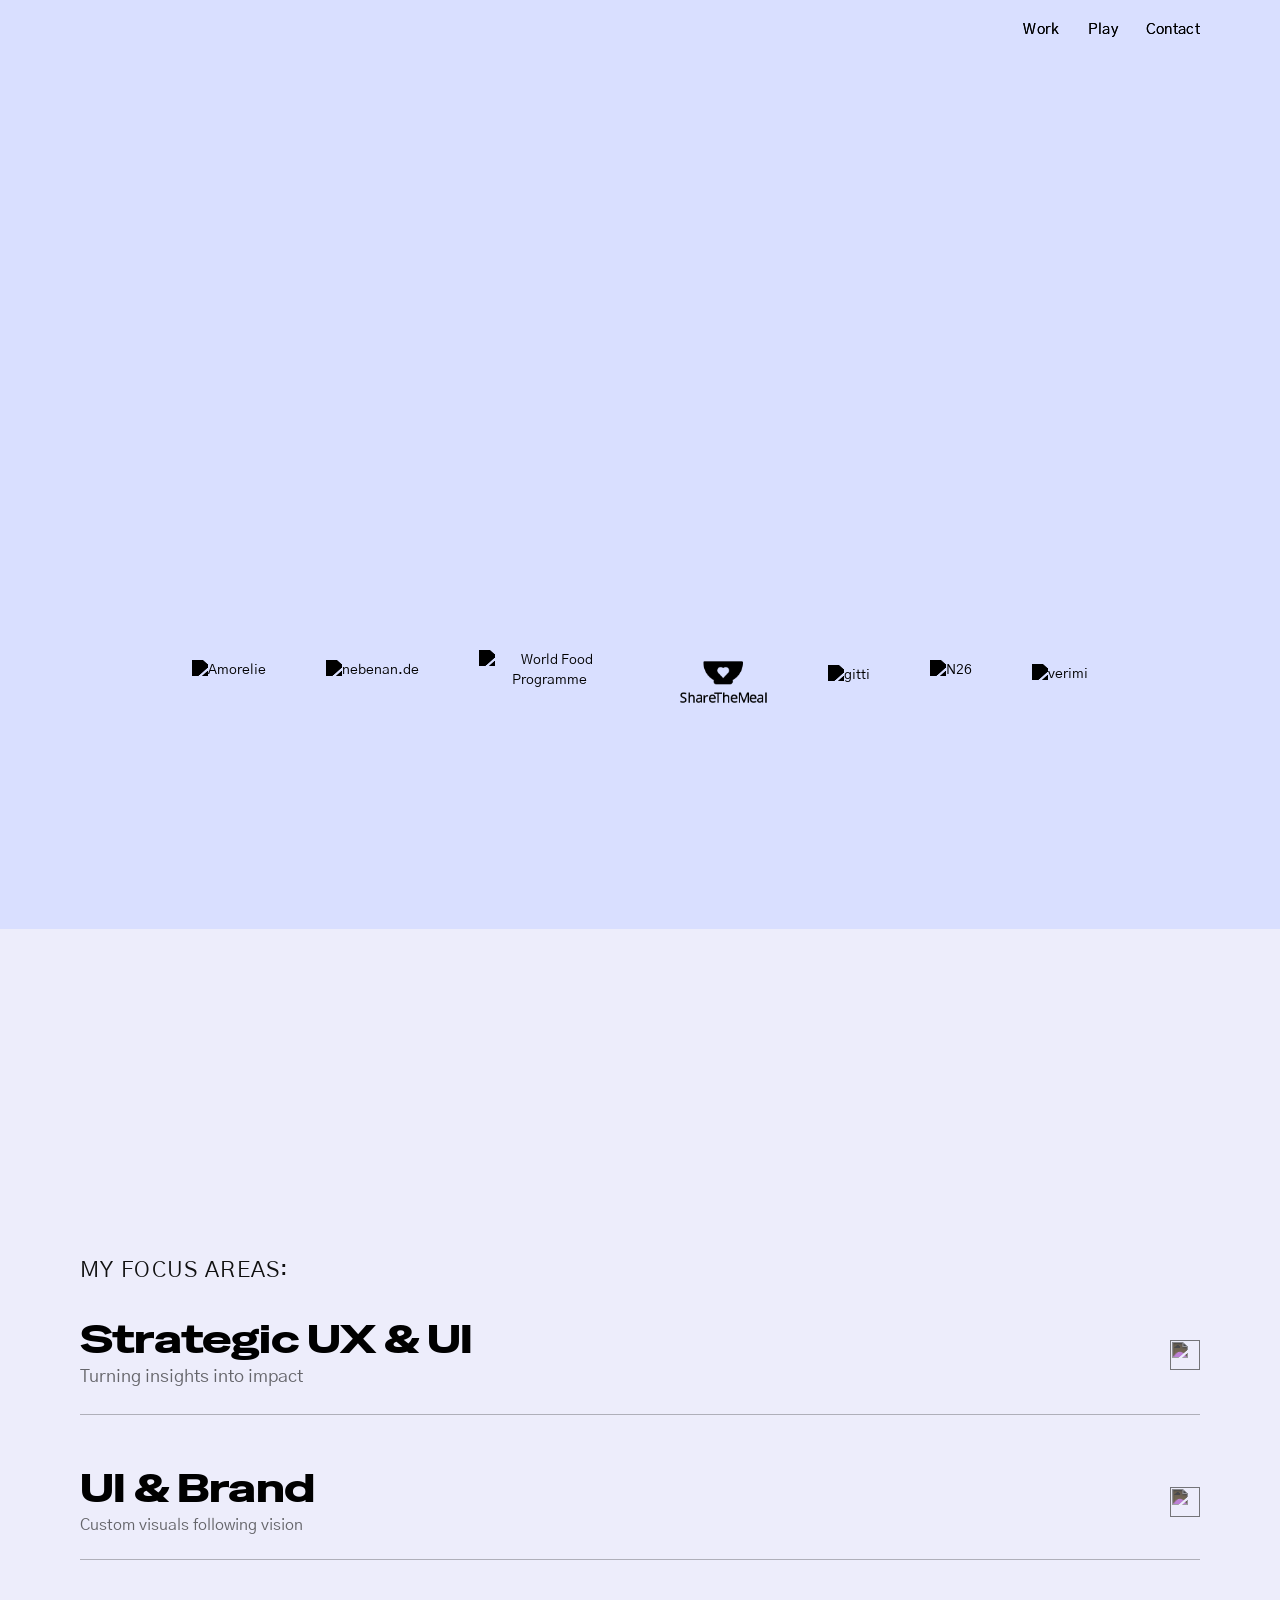
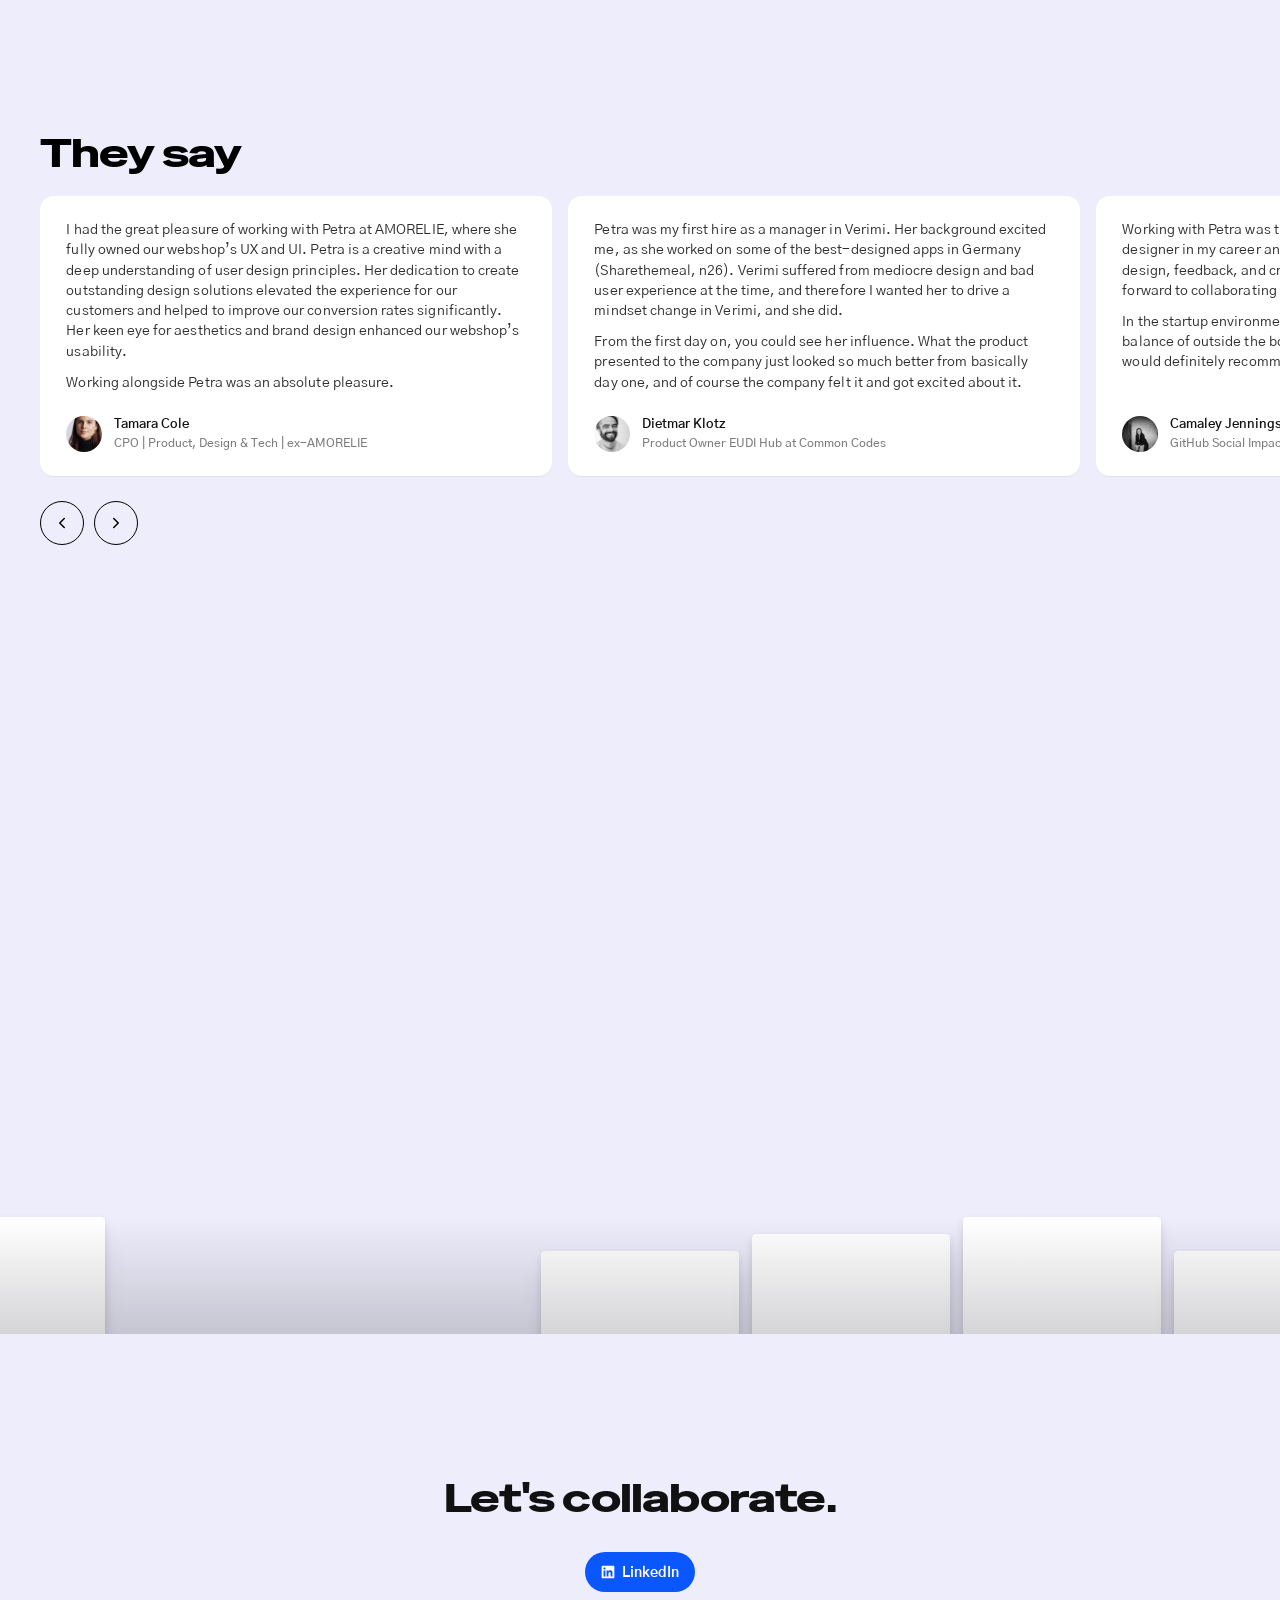
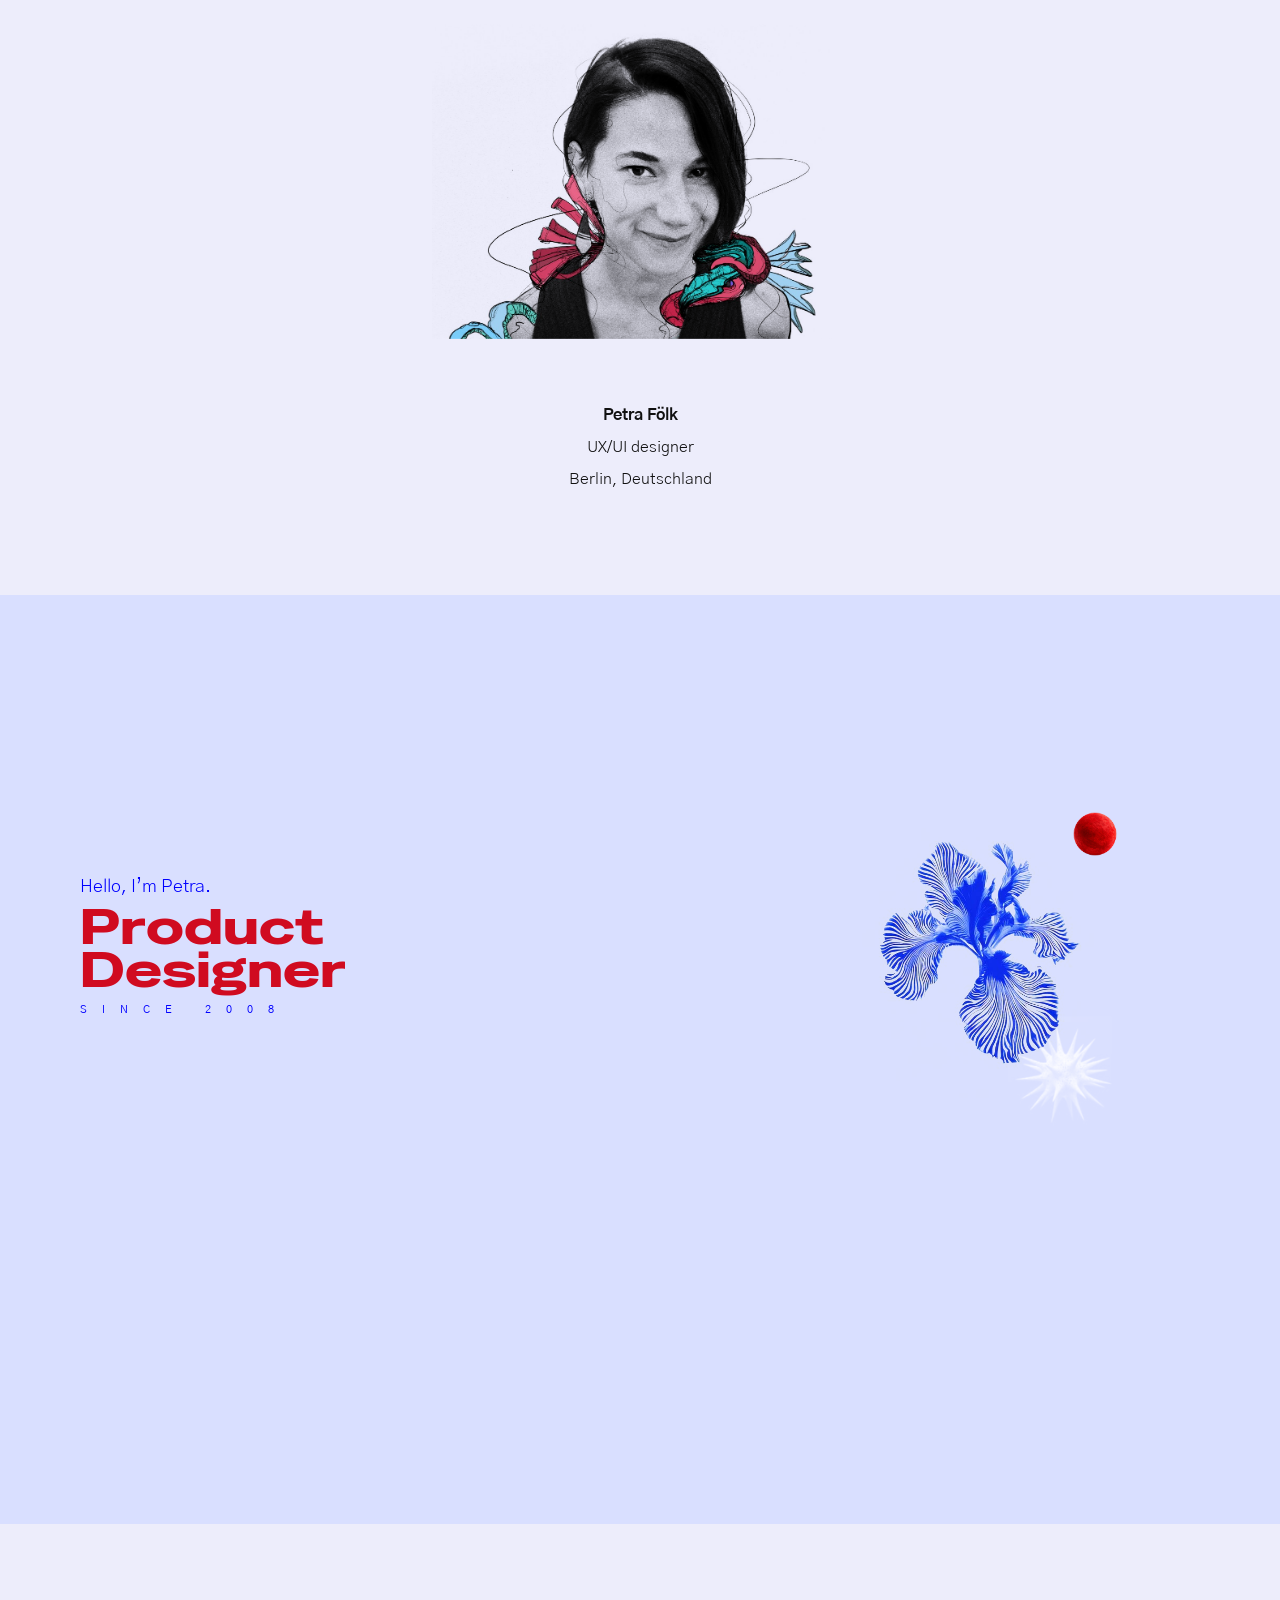
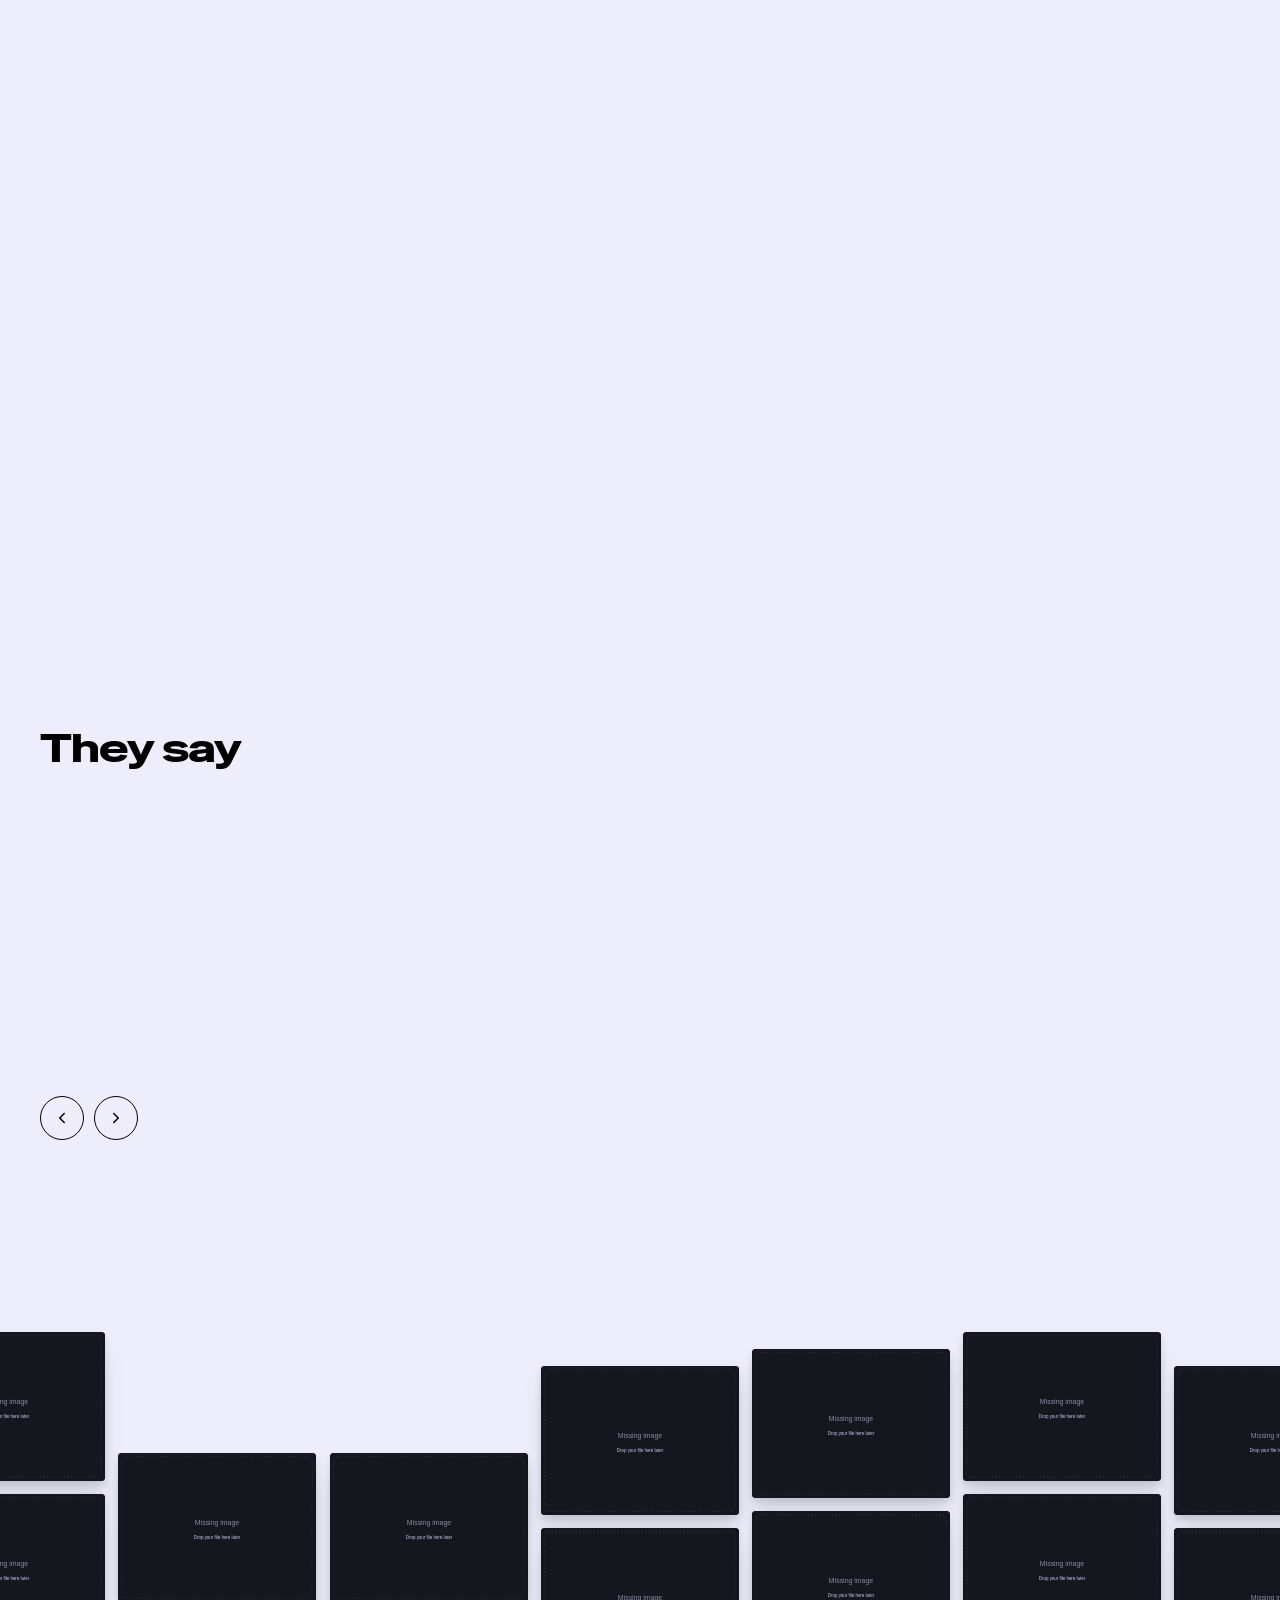
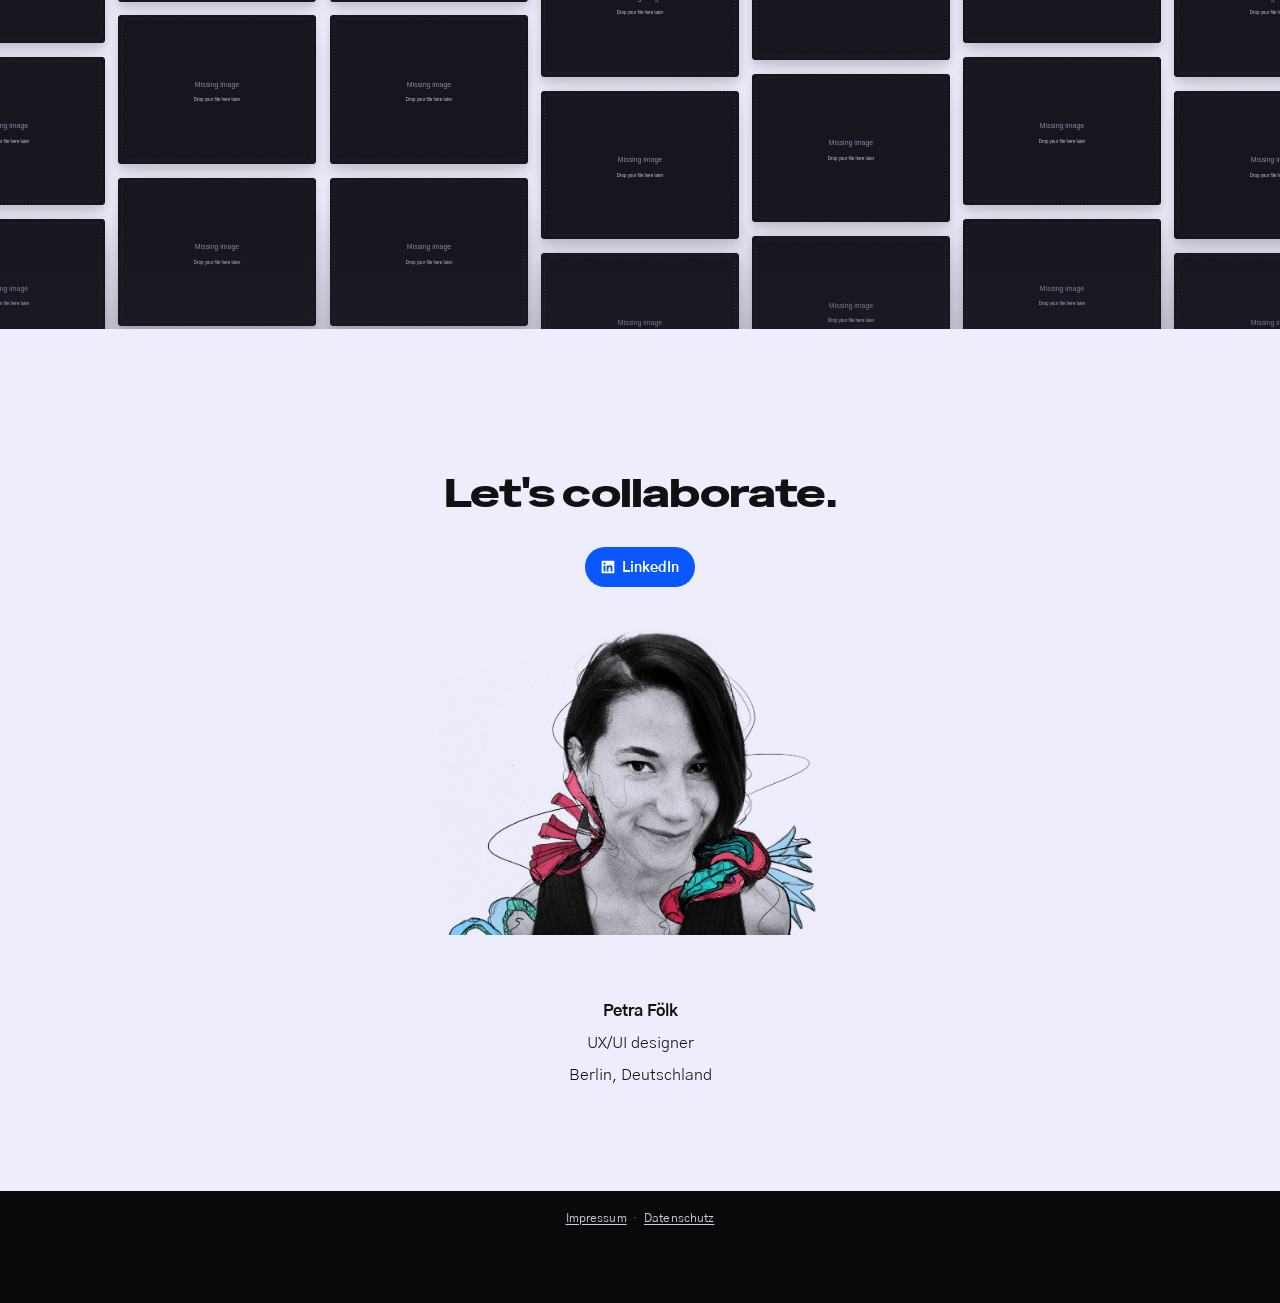
==== commit e15974cc: "Publish portfolio" ====
--- a/index.html
+++ b/index.html
@@ -31,9 +31,9 @@
     />
     <link rel="stylesheet" href="/webflow-home.css" />
     <style>.companies-section{z-index:2;text-align:center;box-sizing:border-box;width:100%;max-width:none;padding:2.5rem 0 3.5rem;position:relative}.companies-logos{box-sizing:border-box;flex-wrap:wrap;justify-content:center;align-items:center;gap:1.75rem calc(2.25rem + 24px);width:100%;max-width:none;margin:0;padding:0 clamp(1rem,3vw,2rem);display:flex}@keyframes companies-logo-in{0%{opacity:0;transform:translate(-36px)}to{opacity:1;transform:translate(0,0)}}.companies-logo{object-fit:contain;opacity:0;flex:none;width:auto;max-width:140px;height:44px;animation:.7s cubic-bezier(.22,1,.36,1) forwards companies-logo-in;display:block}.companies-logo:first-child{animation-delay:0s}.companies-logo:nth-child(2){animation-delay:.14s}.companies-logo:nth-child(3){animation-delay:.28s}.companies-logo:nth-child(4){animation-delay:.42s}.companies-logo:nth-child(5){animation-delay:.56s}.companies-logo:nth-child(6){animation-delay:.7s}.companies-logo:nth-child(7){animation-delay:.84s}.companies-logo[alt=verimi]{height:35.2px}.companies-logo[alt=gitti]{height:33.792px}.companies-logo[alt="World Food Programme"]{height:63.36px}@media (prefers-reduced-motion:reduce){.companies-logo{opacity:1;animation:none;transform:none}}.hero-line-1{display:inline-block;position:relative}.location-pill{--lp-w0:3.2em;--lp-w1:3.5em;--lp-w2:4.8em;--lp-text:1.05em;--lp-stride:2.6em;color:#04141a;letter-spacing:.04em;white-space:nowrap;transform-origin:50%;pointer-events:none;background:0 0;border-radius:0;justify-content:center;align-items:center;margin:0;padding:0;font-family:Gothic A1,sans-serif;font-size:.42em;font-weight:600;line-height:1;display:inline-flex;position:absolute;top:50%;left:calc(100% + .28em);overflow:visible;transform:translateY(-55%)rotate(-10deg)}.location-pill__viewport{box-sizing:content-box;height:var(--lp-text);width:var(--lp-w0);isolation:isolate;will-change:width;background:#2ee6d6;border-radius:999px;padding:.32em .7em;animation:5.4s linear infinite location-width;display:block;overflow:hidden}.location-pill__track{will-change:transform;flex-direction:column;align-items:center;width:100%;animation:5.4s cubic-bezier(.22,1,.36,1) infinite location-slot;display:flex}.location-pill__item{height:var(--lp-stride);flex:0 0 var(--lp-stride);white-space:nowrap;width:max-content;max-width:none;line-height:var(--lp-text);justify-content:center;align-items:flex-start;display:flex;overflow:hidden}@keyframes location-slot{0%,26%{transform:translateY(0)}32%,58%{transform:translateY(-25%)}64%,90%{transform:translateY(-50%)}to{transform:translateY(-75%)}}@keyframes location-width{0%,27%{width:var(--lp-w0)}28%{width:var(--lp-w0);animation-timing-function:cubic-bezier(.34,1.56,.64,1)}31%,59%{width:var(--lp-w1)}60%{width:var(--lp-w1);animation-timing-function:cubic-bezier(.34,1.56,.64,1)}63%,91%{width:var(--lp-w2)}92%{width:var(--lp-w2);animation-timing-function:cubic-bezier(.34,1.56,.64,1)}97%,to{width:var(--lp-w0)}}@media (prefers-reduced-motion:reduce){.location-pill__track,.location-pill__viewport{animation:none}.location-pill__viewport{width:var(--lp-w0)}.location-pill__item:not(:first-child){display:none}}</style>
-    <script type="module" crossorigin src="/assets/index-C_bcCjEV.js"></script>
+    <script type="module" crossorigin src="/assets/index-M2LiJ-cd.js"></script>
     <link rel="modulepreload" crossorigin href="/assets/rolldown-runtime-CbXtAM7H.js">
-    <link rel="stylesheet" crossorigin href="/assets/index-s9AfildR.css">
+    <link rel="stylesheet" crossorigin href="/assets/index-xmsOBtQ4.css">
       <link rel="preload" href="/assets/gothic-a1-latin-400-normal-A56vx-Rr.woff2" as="font" type="font/woff2" crossorigin />
     <link rel="preload" href="/assets/special-gothic-expanded-one-latin-400-normal-AOAHsvaJ.woff2" as="font" type="font/woff2" crossorigin />
       <link rel="canonical" href="https://robowombat.github.io/" />
--- a/assets/index-xmsOBtQ4.css
+++ b/assets/index-xmsOBtQ4.css
@@ -0,0 +1 @@
+@font-face{font-family:Gothic A1;font-style:normal;font-display:swap;font-weight:300;src:url(/assets/gothic-a1-latin-300-normal-CinJJuQS.woff2)format("woff2"),url(/assets/gothic-a1-latin-300-normal-BXWNv2NN.woff)format("woff")}@font-face{font-family:Gothic A1;font-style:normal;font-display:swap;font-weight:300;src:url(/assets/gothic-a1-latin-ext-300-normal-cZH2K8bb.woff2)format("woff2"),url(/assets/gothic-a1-latin-ext-300-normal-DDqwvhTG.woff)format("woff")}@font-face{font-family:Gothic A1;font-style:normal;font-display:swap;font-weight:400;src:url(/assets/gothic-a1-latin-400-normal-A56vx-Rr.woff2)format("woff2"),url(/assets/gothic-a1-latin-400-normal-_WTD8NK3.woff)format("woff")}@font-face{font-family:Gothic A1;font-style:normal;font-display:swap;font-weight:400;src:url(/assets/gothic-a1-latin-ext-400-normal-DNxsmqdW.woff2)format("woff2"),url(/assets/gothic-a1-latin-ext-400-normal-BNY5nkL9.woff)format("woff")}@font-face{font-family:Gothic A1;font-style:normal;font-display:swap;font-weight:500;src:url(/assets/gothic-a1-latin-500-normal-CEGw1N-L.woff2)format("woff2"),url(/assets/gothic-a1-latin-500-normal-CST5nR5J.woff)format("woff")}@font-face{font-family:Gothic A1;font-style:normal;font-display:swap;font-weight:500;src:url(/assets/gothic-a1-latin-ext-500-normal-CkYJhNJI.woff2)format("woff2"),url(/assets/gothic-a1-latin-ext-500-normal-qMBIXOhZ.woff)format("woff")}@font-face{font-family:Gothic A1;font-style:normal;font-display:swap;font-weight:600;src:url(/assets/gothic-a1-latin-600-normal-DeWxfKZg.woff2)format("woff2"),url(/assets/gothic-a1-latin-600-normal-CaCY7NnF.woff)format("woff")}@font-face{font-family:Gothic A1;font-style:normal;font-display:swap;font-weight:600;src:url(/assets/gothic-a1-latin-ext-600-normal-rERGK4Tp.woff2)format("woff2"),url(/assets/gothic-a1-latin-ext-600-normal-oNE7JjIz.woff)format("woff")}@font-face{font-family:Gothic A1;font-style:normal;font-display:swap;font-weight:700;src:url(/assets/gothic-a1-latin-700-normal-Cw-gV7sq.woff2)format("woff2"),url(/assets/gothic-a1-latin-700-normal-BUQXqh-k.woff)format("woff")}@font-face{font-family:Gothic A1;font-style:normal;font-display:swap;font-weight:700;src:url(/assets/gothic-a1-latin-ext-700-normal-BmjKEvs5.woff2)format("woff2"),url(/assets/gothic-a1-latin-ext-700-normal-DXRwJQ4t.woff)format("woff")}@font-face{font-family:Gothic A1;font-style:normal;font-display:swap;font-weight:800;src:url(/assets/gothic-a1-latin-800-normal-BZktXr7c.woff2)format("woff2"),url(/assets/gothic-a1-latin-800-normal-m2I2_V2K.woff)format("woff")}@font-face{font-family:Gothic A1;font-style:normal;font-display:swap;font-weight:800;src:url(/assets/gothic-a1-latin-ext-800-normal-mN_UYcNV.woff2)format("woff2"),url(/assets/gothic-a1-latin-ext-800-normal-CFlZqIgV.woff)format("woff")}@font-face{font-family:Special Gothic Expanded One;font-style:normal;font-display:swap;font-weight:400;src:url(/assets/special-gothic-expanded-one-latin-400-normal-AOAHsvaJ.woff2)format("woff2"),url(/assets/special-gothic-expanded-one-latin-400-normal-Deu-VO1k.woff)format("woff")}@font-face{font-family:Special Gothic Expanded One;font-style:normal;font-display:swap;font-weight:400;src:url(/assets/special-gothic-expanded-one-latin-ext-400-normal-CWBbr0Nb.woff2)format("woff2"),url(/assets/special-gothic-expanded-one-latin-ext-400-normal-BT9mAsUA.woff)format("woff")}html{scroll-behavior:smooth;overflow-x:clip}body{background:var(--theme-bg);color:var(--theme-ink);font-family:var(--font-body);-webkit-font-smoothing:antialiased;max-width:100%;margin:0;overflow-x:clip}#root{max-width:100%;min-height:100vh;overflow-x:clip}.visually-hidden{clip-path:inset(50%)!important;white-space:nowrap!important;border:0!important;width:1px!important;height:1px!important;margin:-1px!important;padding:0!important;position:absolute!important;overflow:hidden!important}:root{--page-max:1200px;--page-gutter:clamp(1rem, 4vw, 2.5rem);--page-width:min(var(--page-max), calc(100% - 2 * var(--page-gutter)));--case-study-max:940px;--case-section-space:5rem;--chrome-inset-right:max(var(--page-gutter), calc((100vw - var(--page-max)) / 2));--bp-phone:767px;--bp-tablet:991px;--theme-bg:#ededfb;--theme-ink:#111;--theme-ink-muted:#111111a6;--theme-ink-strong:#000;--theme-bright:#111;--theme-surface:#fff;--theme-surface-muted:#1111110f;--theme-border:#1111112e;--case-body:#111;--case-body-muted:#111111a6;--case-body-strong:#000;--bright:#111;--font-body:"Gothic A1", sans-serif;--font-title:"Special Gothic Expanded One", "Gothic A1", sans-serif;--accent-blue:#3d63ff;--color-primary:#0a57fd;--callout-fill:color-mix(in srgb, var(--color-primary) 12%, #fff);--callout-border:var(--color-primary);--callout-ink:#0a1f4d}html[data-theme=dark]{--theme-bg:#000;--theme-ink:#cac7eb;--theme-ink-muted:#cac7ebb8;--theme-ink-strong:#fff;--theme-bright:#cac7eb;--theme-surface:#12121a;--theme-surface-muted:#ffffff0f;--theme-border:#cac7eb38;--case-body:#cac7eb;--case-body-muted:#cac7ebb8;--case-body-strong:#fff;--bright:#cac7eb}@media screen and (width<=991px){:root{--page-gutter:1.25rem}}@media screen and (width<=479px){:root{--page-gutter:1rem}}.portfolio-shell{max-width:100%;overflow-x:clip}.portfolio-shell .nav__container,.portfolio-shell .main-wrapper,.portfolio-shell .w-container{box-sizing:border-box;max-width:var(--page-width)!important;width:100%!important}.portfolio-shell .main-wrapper{margin-inline:auto}.portfolio-shell .text-content,.portfolio-shell .div-block-134,.portfolio-shell .container-23,.portfolio-shell .w-layout-blockcontainer.container-23,.portfolio-shell .projet-acordeon,.portfolio-shell .link-block-12,.portfolio-shell .w-layout-blockcontainer{box-sizing:border-box;width:100%!important;max-width:100%!important;margin-left:0!important;margin-right:0!important}.portfolio-shell .nav.w-nav{pointer-events:none;-webkit-backdrop-filter:none;backdrop-filter:none;transition:background-color .22s,-webkit-backdrop-filter .22s,backdrop-filter .22s;padding-top:22px!important;padding-bottom:12px!important;padding-left:var(--page-gutter)!important;padding-right:var(--page-gutter)!important;box-sizing:border-box!important;background:0 0!important;margin:0!important;top:0!important;left:0!important;right:0!important}.portfolio-shell .nav.w-nav.is-scrolled{background:#000!important}html[data-theme=light] .portfolio-shell .nav.w-nav{background:0 0!important}html[data-theme=light] .portfolio-shell .nav.w-nav.is-scrolled,html[data-theme=light] .portfolio-shell--case-study .nav.w-nav.is-scrolled,html[data-theme=light] .portfolio-shell--mp-vivid .nav.w-nav.is-scrolled{-webkit-backdrop-filter:blur(18px);backdrop-filter:blur(18px);background:#ededfbb8!important}html[data-theme=light] .portfolio-shell--case-study .nav.w-nav:not(.is-scrolled),html[data-theme=light] .portfolio-shell--mp-vivid .nav.w-nav:not(.is-scrolled){background:0 0!important}html[data-theme=light] .portfolio-shell .nav .nav__link,html[data-theme=light] .portfolio-shell .nav .nav__link-div,html[data-theme=light] .portfolio-shell .nav .nav__link-div.w--current,html[data-theme=light] .portfolio-shell .nav .nav__link-div.nav__link-div--black.w--current,html[data-theme=light] .portfolio-shell .nav .nav__link-div[aria-current=page],html[data-theme=light] .portfolio-shell .nav .nav__link-div.w--current .nav__link,html[data-theme=light] .portfolio-shell .nav .nav__link-div[aria-current=page] .nav__link{color:#000!important;-webkit-text-fill-color:#000!important}html[data-theme=light] .portfolio-shell .nav .nav__link-div:hover,html[data-theme=light] .portfolio-shell .nav .nav__link-div:hover .nav__link{opacity:.72;color:#000!important;-webkit-text-fill-color:#000!important}html[data-theme=light] .portfolio-shell .nav .nav__link-div.w--current,html[data-theme=light] .portfolio-shell .nav .nav__link-div[aria-current=page]{opacity:1;border-bottom-color:#000!important}html[data-theme=light] .portfolio-shell .nav .w-nav-brand .image-8{filter:brightness(0)}.portfolio-shell .nav.w-nav .w-nav-brand,.portfolio-shell .nav.w-nav .nav-menu,.portfolio-shell .nav.w-nav .nav__link-div{pointer-events:auto}.portfolio-shell .nav .nav__mobilebutton,.portfolio-shell .nav .w-nav-button{display:none!important}.portfolio-shell .nav .nav-menu.w-nav-menu{flex-wrap:nowrap;flex:none;justify-content:flex-end;align-items:center;gap:clamp(.85rem,2.5vw,1.75rem);float:none!important;box-shadow:none!important;background:0 0!important;height:auto!important;margin:0!important;padding:0!important;display:flex!important;position:relative!important;overflow:visible!important}.portfolio-shell .nav .nav__link-div{background:0 0!important;margin:0!important;padding:0!important}.portfolio-shell .nav .nav__container{justify-content:space-between;align-items:center;gap:1rem;width:100%!important;max-width:var(--page-width)!important;box-sizing:border-box!important;margin-inline:auto!important;padding:0!important;display:flex!important}.portfolio-shell .nav .nav__container:before,.portfolio-shell .nav .nav__container:after{content:none!important;display:none!important}.portfolio-shell .nav .w-nav-brand{flex:none;order:0;justify-content:flex-start;align-items:center;translate:none;float:none!important;margin:0!important;padding:0!important;display:flex!important;position:relative!important;top:auto!important;left:0!important}.portfolio-shell .nav .w-nav-brand .image-8{object-fit:contain!important;width:50px!important;max-width:50px!important;height:auto!important;padding:0!important;display:block!important}.portfolio-shell .nav .nav-menu.w-nav-menu{order:1;margin-left:auto!important}.portfolio-shell .hero-menu{display:none!important}.portfolio-shell .nav .nav__link{font-family:var(--font-body);letter-spacing:.02em;font-size:.9375rem;font-weight:400;color:#cac7eb!important;-webkit-text-fill-color:#cac7eb!important;border-bottom:none!important;text-decoration:none!important}.portfolio-shell .nav .nav__link-div{border-bottom:2px solid #0000;padding-bottom:2px;transition:color .2s,border-color .2s;color:#cac7eb!important;-webkit-text-fill-color:#cac7eb!important;text-decoration:none!important}.portfolio-shell .nav .nav__link-div:hover,.portfolio-shell .nav .nav__link-div:hover .nav__link{color:#e8e6f6!important;-webkit-text-fill-color:#e8e6f6!important}.portfolio-shell .nav .nav__link-div.w--current,.portfolio-shell .nav .nav__link-div.nav__link-div--black.w--current,.portfolio-shell .nav .nav__link-div.nav__link-div--black.nav__link-div--space.w--current,.portfolio-shell .nav .nav__link-div[aria-current=page]{color:#cac7eb!important;-webkit-text-fill-color:#cac7eb!important;background:0 0!important;border-bottom:2px solid #cac7eb!important;font-weight:400!important}.portfolio-shell .nav .nav__link-div.w--current .nav__link,.portfolio-shell .nav .nav__link-div[aria-current=page] .nav__link{color:#cac7eb!important;-webkit-text-fill-color:#cac7eb!important;text-decoration:none!important}#Work,#Contact{scroll-margin-top:96px}#Contact.about-section,#Contact.about-section+.footer{content-visibility:visible;contain-intrinsic-size:auto}.main-accordion.hero-padding .text-content,.main-accordion.hero-padding .image-113,.main-accordion.hero-padding .image-117{opacity:1!important}.main-accordion.hero-padding{isolation:isolate;box-sizing:border-box;max-width:100%;position:relative;overflow:clip visible;padding-left:var(--page-gutter)!important;padding-right:var(--page-gutter)!important}.hero-menu{z-index:6;width:var(--page-width);max-width:var(--page-width);box-sizing:border-box;pointer-events:auto;justify-content:flex-end;align-items:center;gap:clamp(.85rem,2.5vw,1.75rem);display:flex;position:absolute;top:calc(1.35rem + 16px);left:50%;translate:-50%}.hero-menu__link{pointer-events:auto;color:#ffffffe0;font-family:var(--font-body);letter-spacing:.02em;cursor:pointer;font-size:.9375rem;font-weight:400;line-height:1;text-decoration:none;transition:color .2s,opacity .2s}.hero-menu__link:hover{color:#fff}@media screen and (width<=991px){.portfolio-shell .nav .nav__link-div{border-top:none!important}}@media screen and (width<=479px){.portfolio-shell .nav .nav__link{font-size:.875rem}.portfolio-shell .nav .nav-menu.w-nav-menu{gap:1.1rem}}.hero-stars{z-index:0;pointer-events:none;width:100%;height:auto;position:absolute;top:0;left:0;right:0}.main-accordion.hero-padding .section-12{z-index:1;width:100%;max-width:var(--page-width);box-sizing:border-box;margin-inline:auto;position:relative;overflow:visible}.main-accordion.hero-padding .nav,.main-accordion.hero-padding .companies-section,.main-accordion.hero-padding .work-marquee{z-index:1;position:relative}.main-accordion.hero-padding .text-content{text-align:center;box-sizing:border-box;width:100%;max-width:100%;overflow:visible;will-change:auto!important;margin-inline:auto!important}.main-accordion.hero-padding .div-block-133{flex-direction:column;justify-content:center;align-items:center;gap:12px;width:auto;max-width:100%;margin-inline:auto;display:flex}.main-accordion.hero-padding h1.h2{width:100%;overflow:visible;text-align:center!important;line-height:0!important}.main-accordion.hero-padding .text-span-8{padding-bottom:.05em;box-sizing:border-box;max-width:100%;padding-inline:3.6em;display:inline-block;overflow:visible;text-align:center!important;font-size:clamp(1.2rem,.55rem + 2.6vw,2.5rem)!important;line-height:1.25!important}.main-accordion.hero-padding .image-117{width:min(321px,72vw);max-width:100%;height:auto;margin-inline:auto;display:block}.main-accordion.hero-padding .div-block-134{box-sizing:border-box;top:-5.5rem;width:100%!important;max-width:100%!important}.image-113{object-fit:cover;border-radius:50%}img[data-fallback-applied="1"]{object-fit:cover;background:#16161f}.about-section,.footer,.contact-form,.companies-section,.portfolio-shell--home .main-accordion:not(.hero-padding),.work-marquee,.testimonial-slider,.intro{content-visibility:auto;contain-intrinsic-size:1px 800px}.about-cta{justify-content:center;margin-top:10px;margin-bottom:10px;display:flex}.btn-cta{box-sizing:border-box;background:var(--color-primary);height:2.5rem;font-family:var(--font-body);white-space:nowrap;border-radius:9999px;justify-content:center;align-items:center;gap:.45em;padding:0 1.15em;font-size:14px;font-weight:700;line-height:14px;transition:filter .15s,transform .15s;display:inline-flex;color:#fff!important;-webkit-text-fill-color:#fff!important;text-decoration:none!important}.btn-cta:hover,.btn-cta:focus-visible{filter:brightness(1.08);outline:none;color:#fff!important;-webkit-text-fill-color:#fff!important}.btn-cta:focus-visible{box-shadow:0 0 0 2px var(--theme-bg), 0 0 0 4px var(--color-primary)}.btn-cta__icon{color:#fff;fill:currentColor;flex-shrink:0;width:14px;height:14px;margin:0;display:block}.btn-cta__icon path{fill:currentColor}.btn-cta__label{line-height:14px;display:inline-block;transform:translateY(1px)}.about-portrait{justify-content:center;width:100%;margin-top:2rem;margin-bottom:0;display:flex}.about-portrait__img{object-fit:contain;mix-blend-mode:multiply;width:min(100%,416px);height:auto;display:block}@media screen and (width<=767px){.about-portrait__img{width:70%;max-width:70%}}.portfolio-shell .link-block-12{justify-content:center;align-items:center;width:100%!important;max-width:100%!important;margin-inline:0!important;display:flex!important;overflow:visible!important}.portfolio-shell .container-23,.portfolio-shell .w-layout-blockcontainer.container-23{padding-top:40px;justify-content:center!important;align-items:center!important;gap:40px!important;width:fit-content!important;max-width:100%!important;margin-inline:auto!important;display:flex!important;overflow:visible!important}.portfolio-shell .main-wrapper{overflow:visible!important}.portfolio-shell .main-accordion:not(.hero-padding){box-sizing:border-box;max-width:100%;padding-left:var(--page-gutter)!important;padding-right:var(--page-gutter)!important;overflow:visible!important}.portfolio-shell .main-accordion:not(.hero-padding) .main-wrapper{margin-inline:auto;max-width:var(--page-width)!important;width:100%!important}.portfolio-shell .main-accordion:not(.hero-padding) .section-12{margin-inline:auto;align-items:stretch!important;width:100%!important;max-width:100%!important;margin-top:0!important;padding-top:0!important}.phone-mockup.image-115{isolation:isolate;box-sizing:content-box;flex:0 0 240px;justify-content:center;align-items:flex-start;width:240px;max-width:240px;margin-top:0;padding-top:0;padding-bottom:72px;display:flex;position:relative;overflow:visible}.phone-mockup__star{z-index:0;pointer-events:none;mix-blend-mode:normal;opacity:1;-webkit-user-select:none;user-select:none;background:0 0;width:170%;max-width:none;height:auto;position:absolute;inset:auto -42% -8% auto;translate:none}.phone-mockup__frame{z-index:1;box-sizing:border-box;background:#2b2b30;border-radius:32px;width:100%;max-width:240px;padding:12px 10px 14px;position:relative;box-shadow:inset 0 0 0 1px #3d3d44,0 12px 32px #00000073}.phone-mockup__speaker{background:#1a1a1e;border-radius:999px;width:30%;height:5px;margin:2px auto 10px}.phone-mockup__video{aspect-ratio:390/804;object-fit:contain;background:#0d0d10;border-radius:20px;width:100%;height:auto;display:block}@media screen and (width<=767px){.phone-mockup.image-115{margin-inline:auto;flex-basis:154px;width:154px;max-width:154px;margin-top:0;padding-top:0;padding-bottom:48px}.phone-mockup__star{width:165%;bottom:-6%;right:-38%;translate:none}.phone-mockup__frame{border-radius:22px;max-width:154px;padding:8px 7px 10px;box-shadow:inset 0 0 0 1px #3d3d44,0 8px 22px #00000073}.phone-mockup__speaker{height:3.5px;margin:1px auto 7px}.phone-mockup__video{border-radius:14px}.portfolio-shell .container-23,.portfolio-shell .w-layout-blockcontainer.container-23,.portfolio-shell .link-block-12{flex-direction:column;width:100%!important;max-width:100%!important;overflow-x:clip!important}}.portfolio-shell .container-24,.portfolio-shell .w-layout-blockcontainer.container-24{flex:0 400px;position:relative;width:auto!important;max-width:400px!important;padding-left:0!important;overflow:visible!important}.portfolio-shell .container-25{text-align:left;padding-top:20px;display:block}.portfolio-shell .appstore-badge-link{line-height:0;transition:opacity .2s;display:inline-block}.portfolio-shell .appstore-badge-link:hover{opacity:.85}.portfolio-shell .image-116{width:150px;height:auto;display:block}.companies-section{z-index:2;text-align:center;box-sizing:border-box;width:100%;max-width:none;padding:2.5rem 0 3.5rem;position:relative}.companies-logos__break{display:none}.companies-logos{box-sizing:border-box;flex-wrap:wrap;justify-content:center;align-items:center;gap:1.75rem calc(2.25rem + 24px);width:100%;max-width:none;margin:0;padding:0 clamp(1rem,3vw,2rem);display:flex}@keyframes companies-logo-in{0%{opacity:0;transform:translate(-36px)}to{opacity:1;transform:translate(0,0)}}.companies-logo{object-fit:contain;opacity:0;flex:none;width:auto;max-width:140px;height:44px;display:block}html[data-theme=light] .portfolio-shell--home.is-hero-in .companies-logo:first-of-type{animation-delay:.2s}html[data-theme=light] .portfolio-shell--home.is-hero-in .companies-logo:nth-of-type(2){animation-delay:.24s}html[data-theme=light] .portfolio-shell--home.is-hero-in .companies-logo:nth-of-type(3){animation-delay:.28s}html[data-theme=light] .portfolio-shell--home.is-hero-in .companies-logo:nth-of-type(4){animation-delay:.32s}html[data-theme=light] .portfolio-shell--home.is-hero-in .companies-logo:nth-of-type(5){animation-delay:.36s}html[data-theme=light] .portfolio-shell--home.is-hero-in .companies-logo:nth-of-type(6){animation-delay:.4s}html[data-theme=light] .portfolio-shell--home.is-hero-in .companies-logo:nth-of-type(7){animation-delay:.44s}.companies-logo[alt=verimi]{height:35.2px}.companies-logo[alt=gitti]{height:33.792px}.companies-logo[alt="World Food Programme"]{height:63.36px}@media (prefers-reduced-motion:reduce){.companies-logo{opacity:1;animation:none;transform:none}}.work-marquee{--marquee-scale-pad:calc(min(42vw, 560px) * .045 / 2 + 2px);z-index:2;width:calc(100% + 2 * var(--page-gutter));max-width:none;margin-left:calc(-1 * var(--page-gutter));margin-right:calc(-1 * var(--page-gutter));box-sizing:border-box;cursor:grab;touch-action:pan-y;-webkit-user-select:none;user-select:none;padding:calc(.5rem + 80px) 0 3.5rem;position:relative;overflow:hidden}.work-marquee.is-dragging{cursor:grabbing}.work-marquee.is-dragging .work-marquee__card{transition:none}.work-marquee__viewport{width:100%;padding-block:12px;padding-inline:var(--marquee-scale-pad);box-sizing:border-box;margin-block:-12px;overflow:hidden}.work-marquee__track{will-change:transform;width:max-content;animation:none;display:flex}.work-marquee--interactive .work-marquee__track{animation:none}.work-marquee__set{gap:var(--marquee-gap,16px);padding-right:var(--marquee-gap,16px);display:flex}.work-marquee__card{--card-w:min(42vw, 560px);--hover-scale:1.045;width:var(--card-w);aspect-ratio:16/9;transform-origin:50%;will-change:transform;cursor:pointer;background:#14141a;border-radius:24px;flex:none;margin-inline:0;transition:transform .35s cubic-bezier(.22,1,.36,1),margin-inline .35s cubic-bezier(.22,1,.36,1);overflow:hidden;transform:scale(1)}.work-marquee__card:hover{transform:scale(var(--hover-scale));margin-inline:calc(var(--card-w) * (var(--hover-scale) - 1) / 2)}.work-marquee.is-dragging .work-marquee__card:hover{margin-inline:0;transform:scale(1)}.work-marquee__card img{object-fit:cover;pointer-events:none;width:100%;height:100%;display:block}.work-marquee__card--contain{background:url(/assets/case-studies/nebenan-registration/card-bg.jpg?v=3) 50%/cover no-repeat;justify-content:center;align-items:center;display:flex}.work-marquee__card--contain img{object-fit:contain;object-position:center;width:87.5%;height:87.5%}@keyframes work-marquee-scroll{0%{transform:translate(0,0)}to{transform:translate(-50%)}}@media (width<=767px){.work-marquee{--marquee-gap:12px;--marquee-scale-pad:0px;cursor:grab;touch-action:pan-y;padding-top:.75rem;padding-bottom:1.25rem;container-type:inline-size}.work-marquee__card{--card-w:calc((100cqi - 2 * var(--marquee-gap)) / 1.3);border-radius:16px}.work-marquee__card:hover,.work-marquee.is-dragging .work-marquee__card:hover{margin-inline:0;transform:none}.work-marquee__viewport{margin-block:-6px;padding-block:6px}.work-marquee__track{animation-duration:60s}.work-marquee--scroll-driven{height:calc(var(--story-cards,6) * 65vh);min-height:calc(var(--story-cards,6) * 420px);cursor:default;margin-bottom:1.5rem;padding:0;overflow:visible}.work-marquee--scroll-driven .work-marquee__set[aria-hidden=true]{display:none}.work-marquee--scroll-driven{touch-action:pan-y;overscroll-behavior-y:contain}.work-marquee--scroll-driven .work-marquee__pin{touch-action:pan-y;overscroll-behavior:none;box-sizing:border-box;align-items:center;height:min(70vh,520px);padding-block:.5rem;display:flex;position:sticky;top:max(4.5rem,12vh);overflow:hidden}.work-marquee--scroll-driven .work-marquee__viewport{touch-action:pan-y;overscroll-behavior:none;width:100%;padding-block:20px;padding-inline:var(--marquee-scale-pad);margin:0;overflow:hidden}.work-marquee--scroll-driven .work-marquee__track,.work-marquee--scroll-driven .work-marquee__set{touch-action:pan-y}.work-marquee--scroll-driven .work-marquee__track{will-change:transform;animation:none}.work-marquee--scroll-driven .work-marquee__set{padding-right:0}.work-marquee--scroll-driven .work-marquee__card{--open:0;transform:scale(calc(.86 + .14 * var(--open)));opacity:calc(.4 + .6 * var(--open));filter:saturate(calc(.75 + .25 * var(--open)));margin-inline:0;transition:none}.work-marquee--scroll-driven .work-marquee__card:hover{transform:scale(calc(.86 + .14 * var(--open)));margin-inline:0}.work-marquee--scroll-driven .work-marquee__card.is-active{cursor:pointer}.work-marquee--scroll-driven .work-marquee__card:not(.is-active){cursor:default}}@media (prefers-reduced-motion:reduce){.work-marquee__track{animation:none}.work-marquee:not(.work-marquee--interactive):not(.work-marquee--scroll-driven) .work-marquee__viewport{-webkit-overflow-scrolling:touch;overflow-x:auto}.work-marquee--scroll-driven{height:auto!important;min-height:0!important}.work-marquee--scroll-driven .work-marquee__pin{height:auto;position:relative;top:auto}.work-marquee--scroll-driven .work-marquee__card{opacity:1;filter:none;transform:none}}.hero-line-1{white-space:nowrap;text-align:center;max-width:none;display:inline-block;position:relative}.hero-dust-text{cursor:default;position:relative;overflow:visible}.hero-dust-text .dust-letter{white-space:pre;vertical-align:baseline;transition:opacity var(--dust-dur,.45s) var(--dust-delay,0s) cubic-bezier(.22, 1, .36, 1), filter var(--dust-dur,.4s) var(--dust-delay,0s) ease, transform var(--dust-dur,.45s) var(--dust-delay,0s) cubic-bezier(.22, 1, .36, 1);transform-origin:50% 70%;display:inline-block;position:relative}.hero-dust-text .dust-letter.is-dust{opacity:.02;filter:blur(.85px);transform:scale(.9)}.hero-dust-text .dust-space{white-space:pre}.hero-dust-text .dust-bit{left:var(--x);top:var(--y);width:var(--s,1.2px);height:var(--s,1.2px);pointer-events:none;will-change:transform, opacity;animation:hero-dust-fly var(--dur,.7s) var(--delay,0s) cubic-bezier(.15, .75, .25, 1) forwards;border-radius:50%;margin:0;position:absolute;box-shadow:0 0 .6px}@keyframes hero-dust-fly{0%{opacity:1;transform:translate(0)scale(1.15)}20%{opacity:1}to{transform:translate(var(--dx), var(--dy)) scale(.1);opacity:0}}@media (prefers-reduced-motion:reduce){.hero-dust-text .dust-letter.is-dust{opacity:1;filter:none;transform:none}.hero-dust-text .dust-bit{display:none}}.location-pill{--lp-w0:3.2em;--lp-w1:3.5em;--lp-w2:4.8em;--lp-text:1.05em;--lp-stride:2.6em;color:#04141a;font-family:var(--font-body);letter-spacing:.04em;white-space:nowrap;transform-origin:50%;pointer-events:none;background:0 0;border-radius:0;justify-content:center;align-items:center;margin:0;padding:0;font-size:.42em;font-weight:600;line-height:1;display:inline-flex;position:absolute;top:50%;left:calc(100% + .28em);overflow:visible;transform:translateY(-55%)rotate(-10deg)}.location-pill__viewport{box-sizing:content-box;height:var(--lp-text);width:var(--lp-w0);isolation:isolate;will-change:width;background:#2ee6d6;border-radius:999px;padding:.32em .7em;animation:5.4s linear infinite location-width;display:block;overflow:hidden}.location-pill__track{will-change:transform;flex-direction:column;align-items:center;width:100%;animation:5.4s cubic-bezier(.22,1,.36,1) infinite location-slot;display:flex}.location-pill__item{height:var(--lp-stride);flex:0 0 var(--lp-stride);white-space:nowrap;width:max-content;max-width:none;line-height:var(--lp-text);justify-content:center;align-items:flex-start;display:flex;overflow:hidden}@keyframes location-slot{0%,26%{transform:translateY(0)}32%,58%{transform:translateY(-25%)}64%,90%{transform:translateY(-50%)}to{transform:translateY(-75%)}}@keyframes location-width{0%,27%{width:var(--lp-w0)}28%{width:var(--lp-w0);animation-timing-function:cubic-bezier(.34,1.56,.64,1)}31%,59%{width:var(--lp-w1)}60%{width:var(--lp-w1);animation-timing-function:cubic-bezier(.34,1.56,.64,1)}63%,91%{width:var(--lp-w2)}92%{width:var(--lp-w2);animation-timing-function:cubic-bezier(.34,1.56,.64,1)}97%,to{width:var(--lp-w0)}}@media (prefers-reduced-motion:reduce){.location-pill__track,.location-pill__viewport{animation:none}.location-pill__viewport{width:var(--lp-w0)}.location-pill__item:not(:first-child){display:none}}@media screen and (width<=991px){.main-accordion.hero-padding{margin-bottom:4.5rem;padding-top:4.5rem!important}.main-accordion.hero-padding .image-117{width:min(260px,48vw)}.main-accordion.hero-padding .div-block-134{top:-3.75rem}.main-accordion.hero-padding .text-span-8{padding-inline:clamp(2.2em,10vw,3.8em)}.companies-section{padding:1.75rem 0 2.25rem}.companies-logos{flex-wrap:nowrap;gap:.65rem 2rem;padding:0}.companies-logo{max-width:88px;height:26px}.companies-logo[alt=verimi]{height:20.8px}.companies-logo[alt=gitti]{height:19.968px}.companies-logo[alt="World Food Programme"]{height:37.44px}.work-marquee:not(.work-marquee--scroll-driven){padding-top:calc(.5rem + 48px);padding-bottom:2.5rem}.portfolio-shell .decks{max-width:100%;overflow-x:clip}}.portfolio-shell .decks{min-height:32rem;height:85vh!important;padding-top:4.5rem!important;overflow:hidden!important}.portfolio-shell .decks .headline_overview{margin-top:40px}.portfolio-shell .decks .headline_overview .h2-center{margin-bottom:.15em}.portfolio-shell .decks .headline_overview .about-text{margin-top:0;margin-bottom:.35rem}.portfolio-shell .decks__wrapper{justify-content:center;align-items:flex-start;width:120vw!important;max-width:none!important}.portfolio-shell .decks__wrapper>.decks__grid{align-self:flex-start}@media screen and (width<=991px){.portfolio-shell .decks{min-height:13rem;height:42vh!important;padding-top:2.25rem!important}}@media screen and (width<=767px){.portfolio-shell .decks{min-height:11rem;height:34vh!important;padding-top:1.5rem!important}.portfolio-shell .decks__wrapper{width:180vw!important}.main-accordion.hero-padding{margin-bottom:3rem;padding-top:3.75rem!important;padding-bottom:0!important}.main-accordion.hero-padding .section-12{padding-top:0;padding-bottom:0}.main-accordion.hero-padding .image-117{width:min(200px,52vw)}.main-accordion.hero-padding .div-block-134{top:-2.75rem}.main-accordion.hero-padding .text-span-8{padding-inline:2.8em;font-size:clamp(1.05rem,.7rem + 3.2vw,1.65rem)!important;line-height:1.3!important}.location-pill{font-size:.4em;left:calc(100% + .18em)}.main-accordion.hero-padding .heading-8.hero-paragraph.belowhero{margin-top:.75rem;padding-inline:.25rem;font-size:clamp(.8rem,2.8vw,.95rem)!important;line-height:1.45!important}.companies-section{padding:1.25rem 0 1.75rem}.companies-logos{flex-wrap:wrap;gap:0 1rem;position:relative;top:-16px}.companies-logos__break{flex:0 0 100%;width:100%;height:0;margin:0;padding:0;display:block}.companies-logo:nth-child(-n+3){margin-bottom:.85rem}.companies-logo{max-width:86px;height:26px}.companies-logo[alt=verimi]{height:20.8px}.companies-logo[alt=gitti]{height:19.968px}.companies-logo[alt="World Food Programme"]{height:37.44px}.work-marquee:not(.work-marquee--scroll-driven){padding-top:.75rem;padding-bottom:1.25rem}.portfolio-shell img.image_fullwith_mobile,.portfolio-shell .image_fullwith_mobile{width:100%!important;max-width:100%!important;margin-left:0!important;left:auto!important}}@media screen and (width<=991px){.portfolio-shell .main-accordion,.portfolio-shell .main-accordion.hero-padding{box-sizing:border-box;padding-left:var(--page-gutter)!important;padding-right:var(--page-gutter)!important;width:100%!important;max-width:100%!important}.portfolio-shell .main-accordion .main-wrapper,.portfolio-shell .main-accordion .section-12,.portfolio-shell .main-accordion .text-content,.portfolio-shell .main-accordion .projet-acordeon,.portfolio-shell .main-accordion .link-block-12,.portfolio-shell .main-accordion .w-layout-blockcontainer,.portfolio-shell .main-accordion .w-container,.portfolio-shell .main-accordion .container-23,.portfolio-shell .main-accordion .container-24,.portfolio-shell .main-accordion .div-block-134{box-sizing:border-box;width:100%!important;max-width:100%!important;margin-left:0!important;margin-right:0!important;padding-left:0!important;padding-right:0!important}.portfolio-shell .main-accordion:not(.hero-padding) .text-content{padding-inline:0!important}.portfolio-shell .main-accordion:not(.hero-padding) .main-wrapper{max-width:100%!important}.portfolio-shell .projest-text-container{padding-right:0!important}}.portfolio-shell .main-accordion:not(.hero-padding) .text-content{text-align:left!important;align-items:stretch!important;width:100%!important;max-width:100%!important;margin-inline:0!important}.portfolio-shell .main-accordion:not(.hero-padding) .projet-acordeon{width:100%!important;max-width:100%!important;margin-inline:0!important}.portfolio-shell .main-accordion:not(.hero-padding) .title-caps,.portfolio-shell .main-accordion:not(.hero-padding) .title-caps.title-caps-mobile,.portfolio-shell .main-accordion:not(.hero-padding) .mobile-accordion-headline,.portfolio-shell .main-accordion:not(.hero-padding) .hero-dropdown-subttitle,.portfolio-shell .main-accordion:not(.hero-padding) .hero-dropdown-subttitle.heading-13-mobile{width:100%;text-align:left!important}@media screen and (width<=479px){.main-accordion.hero-padding{padding-top:3.25rem!important}.main-accordion.hero-padding .image-117{width:min(168px,58vw)}.main-accordion.hero-padding .div-block-134{top:-2.15rem}.main-accordion.hero-padding .text-span-8{padding-inline:2.45em;font-size:clamp(.98rem,3.6vw + .35rem,1.35rem)!important}.location-pill{font-size:.38em;left:calc(100% + .12em)}}img[data-defer-src]{background:#12121a}.projet-acordeon .accordeon{transition:height .45s;overflow:hidden}.projet-acordeon.is-open .icon_chevron{transition:transform .35s;transform:rotate(180deg)!important}.projet-acordeon .icon_chevron{transition:transform .35s}.portfolio-shell .projet-acordeon._3.accordion-mobile{margin-top:0!important;margin-bottom:0!important;padding-bottom:16px!important}.portfolio-shell .text-content>.projest-text-container{margin-top:40px!important}.portfolio-shell .projet-acordeon .div-block-103{margin-top:.75rem!important;margin-bottom:.35rem!important}.portfolio-shell .projet-acordeon .accordeon,.portfolio-shell .projet-acordeon .accordeon.service-1{margin-bottom:0!important;padding-bottom:0!important}.projet-acordeon.is-open .accordeon.is-expanded{overflow:visible}.portfolio-shell .projet-acordeon .grid-bottom-space,.portfolio-shell .projet-acordeon .grid-bottom-space.anim_accordion_mobile{margin-bottom:0!important;padding-bottom:0!important}.portfolio-shell .projet-acordeon .grid-3.accordion-grid-mobile,.portfolio-shell .projet-acordeon .grid-3.accordion-grid-mobile.anim_accordion{gap:calc(1.25rem + 32px)!important;margin-top:0!important;margin-bottom:0!important;padding:calc(.75rem + 12px) 12px 20px!important}.portfolio-shell .projet-acordeon .grid-3.accordion-grid-mobile>a,.portfolio-shell .projet-acordeon .grid-3.accordion-grid-mobile>.w-inline-block,.portfolio-shell .projet-acordeon .link-block-4,.portfolio-shell .projet-acordeon .link-block-9{margin-top:0!important;margin-bottom:0!important}.portfolio-shell .projet-acordeon .accordion_project_item{border-radius:24px;transition:background .35s,box-shadow .35s,padding .35s;margin-bottom:0!important;padding-bottom:.35rem!important}.portfolio-shell .projet-acordeon a.is-highlighted .accordion_project_item{z-index:2;background:#fff;border-radius:24px;animation:.55s project-tile-highlight;position:relative;box-shadow:0 1px 4px #1111110d,0 10px 28px #11111114;padding:.75rem .75rem 1rem!important}@keyframes project-tile-highlight{0%{background:0 0;box-shadow:0 0 #0000}to{background:#fff;box-shadow:0 1px 4px #1111110d,0 10px 28px #11111114}}@media screen and (width<=767px){.portfolio-shell .projet-acordeon .grid-3.accordion-grid-mobile,.portfolio-shell .projet-acordeon .grid-3.accordion-grid-mobile.anim_accordion{padding-left:0!important;padding-right:0!important}.portfolio-shell .projet-acordeon .accordion_project_item,.portfolio-shell .projet-acordeon a.is-highlighted .accordion_project_item{border-radius:18px}.portfolio-shell .main-accordion:not(.hero-padding) .heading-12.heading-12-mobile{margin-bottom:2px!important}.portfolio-shell .accordion_project_item .home-paragraph{row-gap:0!important}.portfolio-shell .accordion_project_item .project-tile-title{margin-bottom:0!important}}.portfolio-shell .projest-text-container{margin-top:0!important;margin-bottom:0!important;padding-top:0!important;padding-bottom:0!important}.portfolio-shell .accordion-2{border:0!important;height:0!important;margin:0!important;padding:0!important;display:none!important;overflow:hidden!important}.site-legal{color:#ededfbb8;padding:1.15rem var(--page-gutter) calc(4.75rem + env(safe-area-inset-bottom,0px));box-sizing:border-box;background:#0a0a0c}.site-legal__inner{width:100%;max-width:var(--page-max);text-align:center;font-family:var(--font-body);letter-spacing:.01em;margin-inline:auto;font-size:.75rem;font-weight:400;line-height:1.55}.site-legal__nav{flex-wrap:wrap;justify-content:center;align-items:center;gap:0;display:flex}.site-legal__sep{opacity:.45;color:#ededfbb8;margin:0 .55em}.site-legal a{color:#ededfbe0;text-underline-offset:.15em;text-decoration:underline}.site-legal a:hover,.site-legal a:focus-visible{color:#ededfb}.portfolio-shell--legal{background:var(--theme-bg);min-height:60vh;color:var(--theme-ink)}.legal-page{width:min(var(--page-max), calc(100% - 2 * var(--page-gutter)));font-family:var(--font-body);text-align:left;margin:0 auto;padding:calc(6rem + 24px) 0 3rem}.legal-page :is(h1,h2,h3,p,a,section){text-align:left}.legal-page__back{margin:0 0 1.5rem;font-size:.875rem}.legal-page__back a{color:var(--theme-ink-muted);text-decoration:none}.legal-page__back a:hover,.legal-page__back a:focus-visible{color:var(--theme-ink);text-decoration:underline}.legal-page__title{font-family:var(--font-title);letter-spacing:-.02em;color:var(--theme-ink-strong);margin:0 0 .5rem;font-size:clamp(1.75rem,4vw,2.5rem);font-weight:400}.legal-page__lede{color:var(--theme-ink-muted);margin:0 0 2rem;font-size:1rem;line-height:1.5}.legal-page__section{max-width:40rem;margin:0 0 1.75rem}.legal-page__section h2{font-family:var(--font-body);letter-spacing:.06em;text-transform:uppercase;color:var(--theme-ink);margin:0 0 .5rem;font-size:.8125rem;font-weight:700}.legal-page__section p{color:var(--theme-ink);margin:0 0 .75rem;font-size:.9375rem;font-weight:300;line-height:1.55}.legal-page__section a{color:var(--color-primary)}.floating-dock{z-index:2147483646;right:var(--chrome-inset-right);bottom:max(1.15rem, env(safe-area-inset-bottom,0px) + .85rem);pointer-events:none;justify-content:flex-end;align-items:flex-end;display:flex;position:fixed}.floating-dock__bar{pointer-events:none;flex-direction:row;justify-content:flex-end;align-items:center;gap:.75rem;display:flex}.floating-dock--case-study{padding-inline:max(.75rem, env(safe-area-inset-left,0px), env(safe-area-inset-right,0px));justify-content:center;left:0;right:0}.floating-dock--case-study .floating-dock__bar{justify-content:center}.floating-dock .case-chat__launcher,.floating-dock .case-chat__panel{pointer-events:auto}.portfolio-shell .projet-acordeon .div-block-98,.portfolio-shell .projet-acordeon .div-block-99,.portfolio-shell .projet-acordeon .div-block-99.holy_tile,.portfolio-shell .projet-acordeon .div-block-99.anim_landscape,.portfolio-shell .projet-acordeon .div-block-99.anim_portrait,.portfolio-shell .projet-acordeon .div-block-100{aspect-ratio:3/2;position:relative;border-radius:12px!important;width:100%!important;height:auto!important;margin-left:0!important;margin-right:0!important;display:block!important;overflow:hidden!important}.portfolio-shell .projet-acordeon .image-76,.portfolio-shell .projet-acordeon .image-76.image_tiles,.portfolio-shell .projet-acordeon .image-76.image_tiles_full,.portfolio-shell .projet-acordeon .image-76.image_tiles_full.tile_centered,.portfolio-shell .projet-acordeon .image-76.image_tiles_full.anim_portrait,.portfolio-shell .projet-acordeon .image-76.image_tiles_full.anim_landscape,.portfolio-shell .projet-acordeon .image-76.image_tiles_full.holy_tile,.portfolio-shell .projet-acordeon .image-76.image_tiles_fullbig,.portfolio-shell .projet-acordeon .image-76.huniwood,.portfolio-shell .projet-acordeon .image-76.imagen26,.portfolio-shell .projet-acordeon .image-76.yoni{position:absolute;inset:0;object-fit:cover!important;object-position:center center!important;border-radius:12px!important;width:100%!important;max-width:none!important;height:100%!important;max-height:none!important;margin:0!important;padding:0!important;display:block!important}.portfolio-shell .projet-acordeon .image-76.huniwood{transform-origin:50%;transform:scale(1.65)}@media screen and (width<=767px){.portfolio-shell .projet-acordeon .div-block-98,.portfolio-shell .projet-acordeon .div-block-99,.portfolio-shell .projet-acordeon .div-block-99.holy_tile,.portfolio-shell .projet-acordeon .div-block-99.anim_landscape,.portfolio-shell .projet-acordeon .div-block-99.anim_portrait,.portfolio-shell .projet-acordeon .div-block-100,.portfolio-shell .projet-acordeon .image-76,.portfolio-shell .projet-acordeon .image-76.image_tiles_full,.portfolio-shell .projet-acordeon .image-76.image_tiles_full.tile_centered,.portfolio-shell .projet-acordeon .image-76.image_tiles_full.anim_portrait,.portfolio-shell .projet-acordeon .image-76.image_tiles_full.anim_landscape,.portfolio-shell .projet-acordeon .image-76.image_tiles_full.holy_tile,.portfolio-shell .projet-acordeon .image-76.image_tiles_fullbig,.portfolio-shell .projet-acordeon .image-76.huniwood,.portfolio-shell .projet-acordeon .image-76.imagen26{border-radius:10px!important}}.portfolio-shell--play{min-height:100vh}.play-page{width:min(var(--page-max,1200px), calc(100% - 48px));margin:0 auto;padding:calc(11rem + 48px) 0 80px}.play-page__header{text-align:left;margin:0 0 1.5rem}.play-ai{margin:0 0 7rem}.play-ai__header{margin:0 0 2rem}.play-ai__project{margin:0 0 4.5rem}.play-ai__project:last-child,.play-ai__project .play-ai__subtitle{margin-bottom:0}.play-ai__project .play-ai__copy{margin-top:1.25rem}.play-ai__psycle,.play-ai__roots{grid-template-columns:1fr 1fr;align-items:start;gap:2rem 4.5rem;display:grid;overflow:visible}.play-ai__psycle-text,.play-ai__roots-text{flex-direction:column;align-items:flex-start;width:100%;min-width:0;max-width:none;display:flex}.play-ai__psycle-text .play-ai__subtitle{margin:0;padding-top:0}.play-ai__psycle-text .play-ai__copy{margin-top:1.25rem}.play-ai__copy .project-tile-title,.play-ai__psycle-text .project-tile-title{color:inherit!important;font-family:inherit!important;font-size:inherit!important;font-weight:700!important;line-height:inherit!important;letter-spacing:inherit!important}.play-ai__psycle-text .appstore-badge-link{margin-top:1.25rem}.play-ai__psycle .phone-mockup.image-115{place-self:center;margin-top:0;margin-left:0}.play-ai__roots-media{flex-direction:column;place-self:center;align-items:center;width:100%;min-width:0;max-width:none;display:flex}.play-ai__roots-text .play-ai__subtitle{margin:0;padding-top:0}.play-ai__roots-text .play-ai__copy{margin-top:1.25rem}.play-ai__preview-crop{aspect-ratio:1;background:#14141a;border-radius:50%;width:65%;display:block;position:relative;overflow:hidden}.play-ai__preview-crop .play-ai__preview.play-ai__preview--roots{width:100%;height:100%;aspect-ratio:unset;object-fit:cover;object-position:50% 40%;transform-origin:50%;border-radius:0;transition:transform .35s cubic-bezier(.22,1,.36,1),opacity .25s;display:block;position:absolute;inset:0;transform:scale(2)}.play-ai__roots-media:hover .play-ai__preview--roots,.play-ai__roots-media:focus-visible .play-ai__preview--roots{opacity:.96;transform:scale(2.1)}.portfolio-shell--play .appstore-badge-link{line-height:0;transition:opacity .2s;display:inline-block}.portfolio-shell--play .appstore-badge-link:hover{opacity:.88}.portfolio-shell--play .appstore-badge-link .image-116{width:auto;height:40px;display:block}@media screen and (width<=767px){.play-page{padding-top:calc(11rem + 8px)}.play-ai__psycle,.play-ai__roots{grid-template-columns:1fr;gap:1.5rem}.play-ai__psycle .phone-mockup.image-115{margin-top:0;place-self:center;margin-inline:auto}.play-ai__roots-media.play-ai__link{place-self:center;display:flex}.play-ai__preview-crop{width:min(65%,18rem)}}.play-ai__header .play-page__title,.play-page__header .play-page__title{font-size:inherit;margin:0!important;line-height:1.1!important}.play-ai__header .play-page__title .hero-dropdown-tiitle,.play-page__header .play-page__title .hero-dropdown-tiitle{line-height:1.1;display:inline-block}.play-ai__subtitle.hero-dropdown-subttitle.heading-13-mobile{color:var(--theme-ink-muted);font-family:var(--font-body);letter-spacing:2px;text-align:left;margin:0;padding-top:2px;font-size:1.8em;font-weight:300;line-height:1}.play-page__subtitle.hero-dropdown-subttitle.heading-13-mobile{color:var(--theme-ink-muted);text-align:left;margin:0;padding-top:2px;font-family:var(--font-body)!important;letter-spacing:normal!important;text-transform:none!important;font-size:clamp(1.0625rem,1rem + .2vw,1.125rem)!important;font-weight:400!important;line-height:1.55!important}.play-ai__subtitle.hero-dropdown-subttitle.heading-13-mobile{color:var(--theme-ink-strong);font-weight:700}.play-ai__copy{max-width:42rem;margin:1.25rem 0 0}.play-ai__copy p{color:var(--theme-ink);font-family:var(--font-body);letter-spacing:.01em;margin:0 0 .85rem;font-size:1rem;font-weight:300;line-height:1.55}.play-ai__copy p:last-child{margin-bottom:0}.play-ai__link{color:inherit;outline:none;text-decoration:none;display:block}.play-ai__preview{aspect-ratio:16/9;object-fit:cover;object-position:center;background:#14141a;border-radius:4px;width:100%;height:auto;transition:transform .35s cubic-bezier(.22,1,.36,1),opacity .25s;display:block}.play-ai__link:hover .play-ai__preview:not(.play-ai__preview--roots),.play-ai__link:focus-visible .play-ai__preview:not(.play-ai__preview--roots){opacity:.96;transform:scale(1.01)}.play-ai__link:focus-visible .play-ai__preview{outline-offset:4px;outline:2px solid #b8c97db3}.play-ai__cta{color:var(--theme-ink-muted);font-family:var(--font-body);letter-spacing:.02em;margin-top:.85rem;font-size:.9rem;font-weight:400;transition:color .2s;display:inline-block}.play-ai__link:hover .play-ai__cta,.play-ai__link:focus-visible .play-ai__cta{color:var(--theme-ink-strong)}.play-page__title.heading-12{color:var(--theme-ink);text-align:left;margin:0}.play-page__title .hero-dropdown-tiitle{color:inherit;letter-spacing:-.02em;font-size:40px;font-family:var(--font-title)!important;font-weight:400!important}@media screen and (width<=479px){.play-page__title .hero-dropdown-tiitle{font-size:24px;line-height:1.3em}}.portfolio-shell--play .play-gallery{margin-top:0}.play-gallery{width:100%;margin:12px 0 28px;container:play-gallery/inline-size}.play-gallery__grid{--gallery-gap:14px;--gallery-cols:6;grid-template-columns:repeat(var(--gallery-cols), minmax(0, 1fr));grid-auto-rows:calc((100cqi - (var(--gallery-cols) - 1) * var(--gallery-gap)) / var(--gallery-cols));gap:var(--gallery-gap);grid-auto-flow:dense;display:grid}.play-gallery__item{appearance:none;cursor:zoom-in;width:100%;height:100%;min-height:0;box-shadow:none;background:#14141a;border:0;border-radius:14px;margin:0;padding:0;transition:transform .3s cubic-bezier(.22,1,.36,1);display:block;overflow:hidden}.play-gallery__item--lg{grid-area:span 2/span 2}.play-gallery__item--wide{grid-area:span 1/span 2}.play-gallery__item--tall{grid-area:span 2/span 1}.play-gallery__item--sm{grid-area:span 1/span 1}.play-gallery__item:hover{box-shadow:none;z-index:1;transform:scale(1.03)}.play-gallery__item img,.play-gallery__item video{object-fit:cover;object-position:center;width:100%;height:100%;box-shadow:none;filter:none;display:block}.play-gallery__item video{pointer-events:none}#Play .image-76,#Play .image-76.image_tiles_full,#Play .div-block-99.graphics,#Play .div-block-99.anim_landscape,#Play .div-block-99.anim_portrait,#Play .div-block-99.animation_tile{filter:none;box-shadow:none!important}body.play-lightbox-open{overflow:hidden}body.play-lightbox-open .portfolio-shell .nav.w-nav,body.play-lightbox-open .floating-dock,body.play-lightbox-open .back-to-top{visibility:hidden!important;pointer-events:none!important}.play-lightbox{z-index:10000;place-items:center;display:grid;position:fixed;inset:0;overflow:hidden}.play-lightbox[hidden]{display:none!important}.play-lightbox__backdrop{-webkit-backdrop-filter:blur(8px);backdrop-filter:blur(8px);background:#040408e0;position:absolute;inset:0}.play-lightbox__frame{z-index:1;flex-direction:column;justify-content:center;align-items:center;gap:.75rem;width:min(920px,100vw - 2rem);height:min(84vh,900px);display:flex;position:relative}.play-lightbox__stage{touch-action:none;cursor:grab;flex:1;justify-content:center;align-items:center;width:100%;min-height:0;display:flex;position:relative}.play-lightbox__stage:active{cursor:grabbing}.play-lightbox__image,.play-lightbox__video{object-fit:contain;-webkit-user-select:none;user-select:none;border-radius:12px;width:auto;max-width:100%;height:auto;max-height:100%;transition:opacity .2s,transform .2s;box-shadow:0 24px 64px #0000008c}.play-lightbox__video{background:#000}.play-lightbox__close{z-index:2;appearance:none;color:#fff;cursor:pointer;background:#ffffff1a;border:0;border-radius:999px;width:42px;height:42px;font-size:1.5rem;line-height:1;position:absolute;top:-.25rem;right:0}.play-lightbox__nav{z-index:2;appearance:none;color:#fff;cursor:pointer;background:#ffffff14;border:1px solid #ffffff47;border-radius:999px;width:44px;height:44px;font-size:1.6rem;line-height:1;position:absolute;top:50%;translate:0 -50%}.play-lightbox__nav--prev{left:0}.play-lightbox__nav--next{right:0}.play-lightbox__nav:hover,.play-lightbox__close:hover{background:#ffffff2e}.play-lightbox__meta{color:#ffffffb3;font-family:var(--font-body);flex-direction:column;align-items:center;gap:.2rem;font-size:.85rem;display:flex}.play-lightbox__hint{color:#fff6;font-size:.75rem}@media screen and (width<=767px){.play-gallery__grid{--gallery-gap:10px;--gallery-cols:4}.play-lightbox__nav--prev{left:-.25rem}.play-lightbox__nav--next{right:-.25rem}}@media screen and (width<=479px){.play-gallery__grid{--gallery-cols:4}}#Play .grid-3.accordion-grid-mobile,#Play .grid-3.accordion-grid-mobile.anim_accordion{grid-column-gap:14px!important;grid-row-gap:14px!important;grid-template-columns:repeat(3,minmax(0,1fr))!important;margin-top:16px!important;padding-bottom:28px!important}#Play .grid-bottom-space.anim_accordion_mobile{margin-bottom:24px}#Play .image-76,#Play .image-76.image_tiles_full,#Play .image-76.image_tiles_full.anim_portrait,#Play .image-76.image_tiles_full.anim_landscape{object-fit:contain;object-position:center top;border-radius:12px;width:100%;height:auto;max-height:none}#Play .div-block-99.anim_landscape,#Play .div-block-99.anim_portrait,#Play .div-block-99.animation_tile,#Play .div-block-99.graphics,#Play .div-block-128,#Play .div-block-129,#Play .div-block-130{max-width:none;overflow:visible;width:100%!important;height:auto!important}#Play .video-2.w-video{padding-top:56.25%!important}@media screen and (width<=767px){#Play .grid-3.accordion-grid-mobile,#P